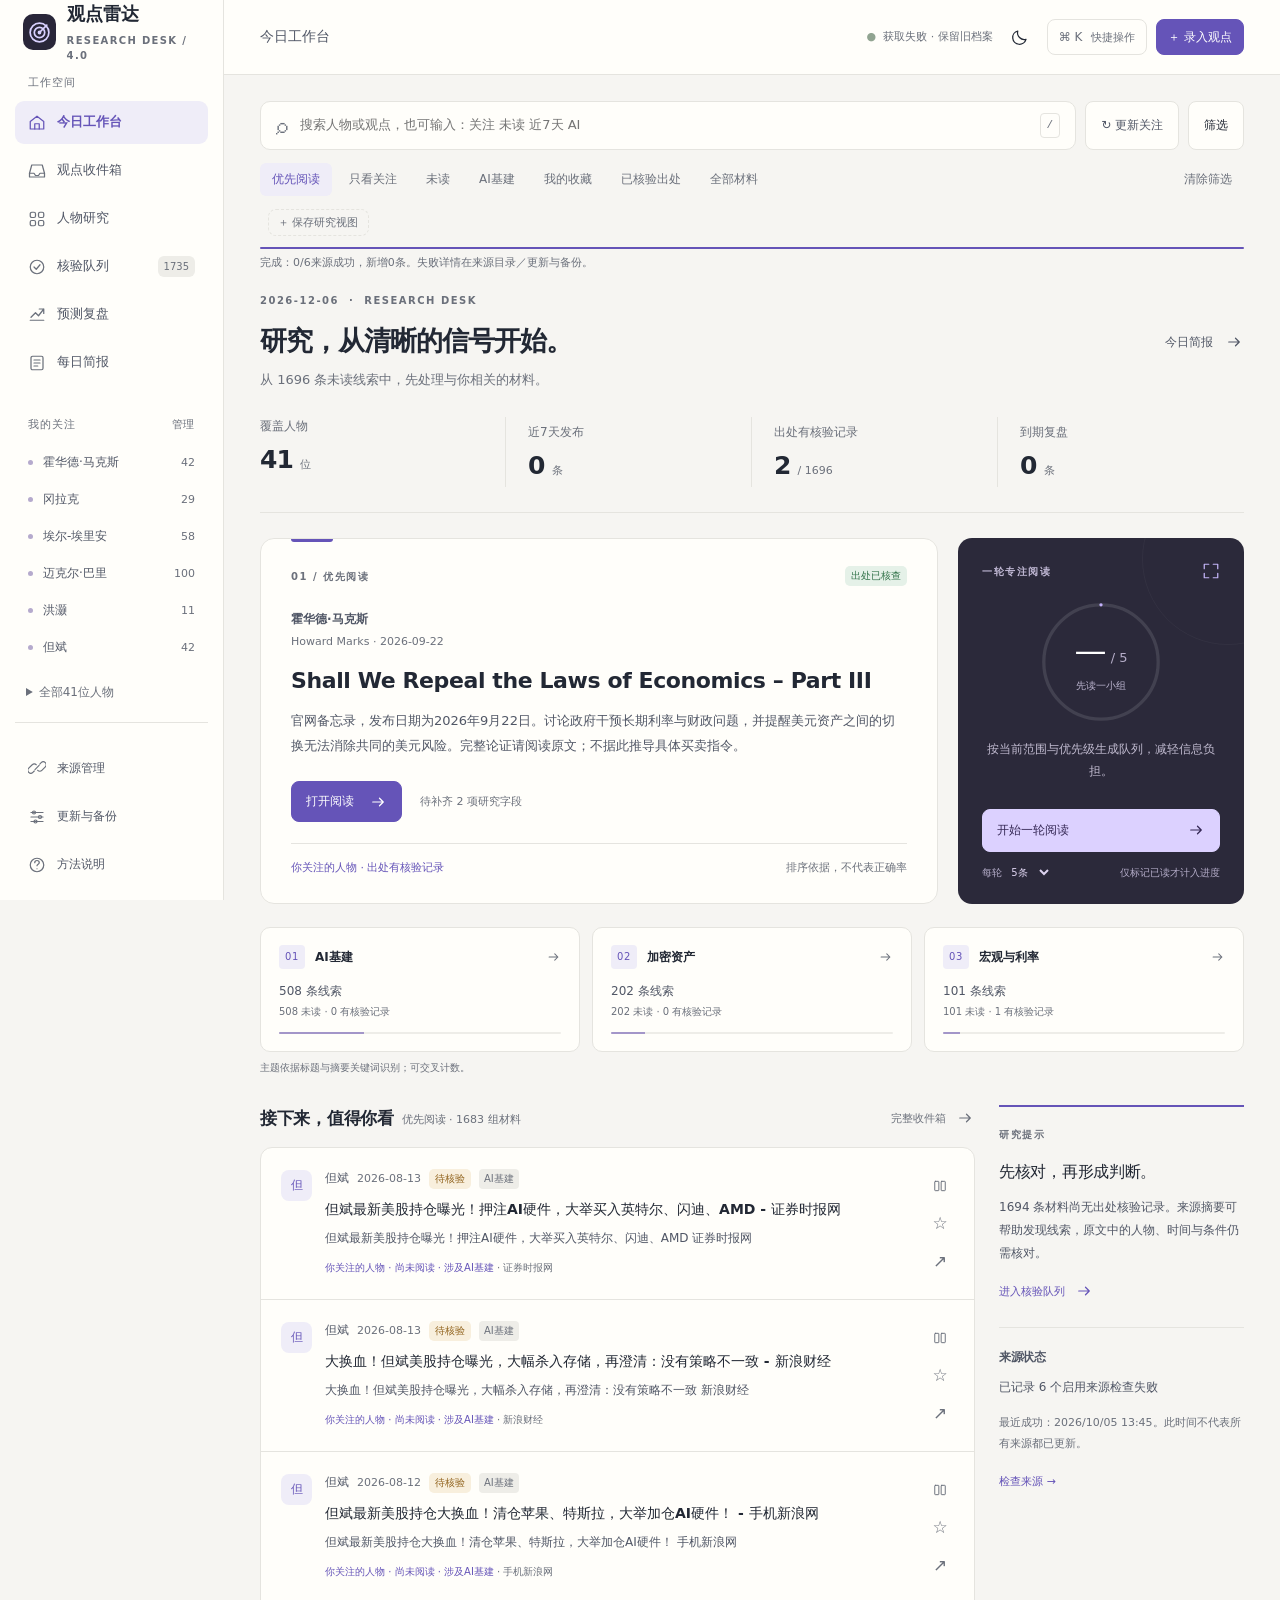
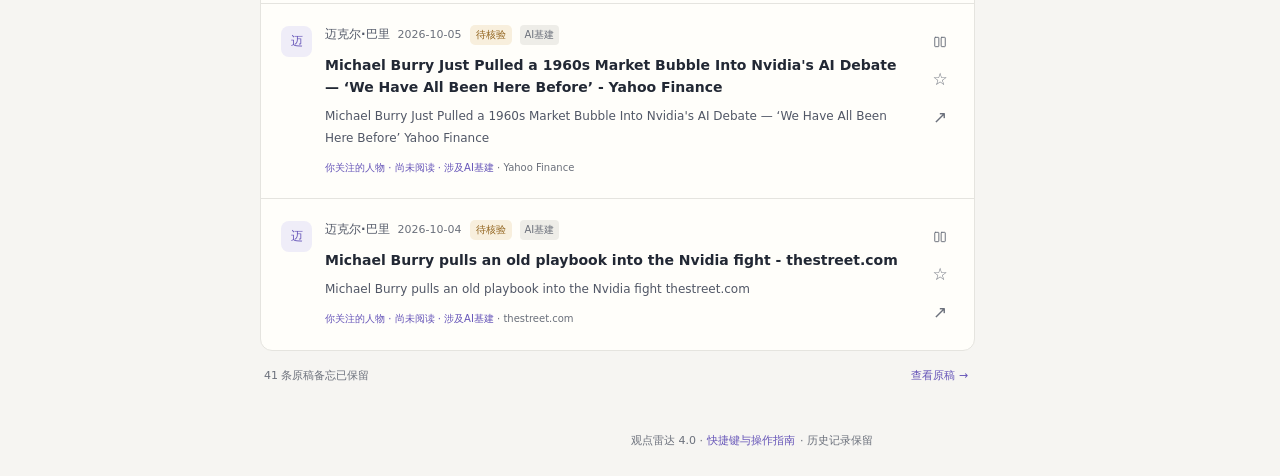
==== index.html @ 212599ec "Import investor-radar-local 4.0 baseline Co-Authored-By: Claude Opus 5.5 <noreply@anthropic.com> Cla" ====
<!doctype html><html lang="zh-CN"><head><meta charset="utf-8"><meta name="viewport" content="width=device-width,initial-scale=1"><meta name="referrer" content="no-referrer"><title>观点雷达 · 41人研究工作台</title><style>
:root{--bg:#f4f5f1;--paper:#fff;--ink:#172a28;--muted:#657771;--line:#dee5dd;--green:#17634b;--soft:#e8f2eb;--amber:#9b6318;--blue:#326179;--shadow:0 10px 35px #233d2910;font-family:Inter,"PingFang SC","Microsoft YaHei",system-ui,sans-serif;color-scheme:light}
*{box-sizing:border-box}body{margin:0;background:var(--bg);color:var(--ink)}button,input,select,textarea{font:inherit}button,a,input,select,textarea{outline-offset:4px}button{cursor:pointer;border:1px solid var(--line);border-radius:8px;background:var(--paper);color:var(--ink);padding:10px 13px}button:hover{border-color:var(--green);background:var(--soft)}button:disabled{opacity:.5;cursor:wait}a{color:var(--green);text-decoration:none}a:hover{text-decoration:underline}input,select,textarea{border:1px solid var(--line);border-radius:8px;background:var(--paper);color:var(--ink);padding:10px;max-width:100%}textarea{min-height:95px;resize:vertical}label{font-size:13px;color:var(--muted)}.primary{background:var(--green);color:white;border-color:var(--green)}.primary:hover{background:#0e513d;color:white}.quiet{background:transparent;border-color:transparent}.small{font-size:12px;color:var(--muted)}.mono{font-variant-numeric:tabular-nums}.pill{display:inline-block;padding:4px 8px;border-radius:5px;background:#eef1ed;color:var(--muted);font-size:11px;line-height:1.4}.pill.original{background:var(--soft);color:var(--green)}.pill.pending{background:#fff2dc;color:var(--amber)}.pill.media{background:#eaf0f6;color:var(--blue)}
header{padding:28px 36px 24px;background:#102e27;color:white}header .top{display:flex;justify-content:space-between;align-items:center;gap:20px;max-width:1500px;margin:auto}.eyebrow{font-size:11px;letter-spacing:3px;color:#a9c3b7;margin-bottom:11px}h1{font-size:29px;letter-spacing:1px;margin:0 0 8px;font-weight:600}header p{color:#b8cbc1;margin:0;font-size:13px;line-height:1.7}.live{border:1px solid #476158;padding:8px 12px;border-radius:30px;font-size:12px;color:#c4d5cc;white-space:nowrap}.live:before{content:'●';color:#a7d7aa;margin-right:7px}.shell{max-width:1500px;margin:auto;padding:25px 36px}.stats{display:grid;grid-template-columns:repeat(4,1fr);gap:16px;margin-bottom:22px}.stat{background:var(--paper);border:1px solid var(--line);padding:16px 20px;border-radius:10px}.stat .value{font-size:27px;display:block;margin:7px 0 4px}.stat .label{font-size:12px;color:var(--muted)}.stat .caption{font-size:11px;color:var(--muted)}.toolbar{display:flex;align-items:center;gap:8px;flex-wrap:wrap;margin:20px 0 14px}.toolbar input{flex:1;min-width:200px}.notice{background:#eaf0e8;border-left:3px solid #819c72;border-radius:3px;padding:11px 15px;font-size:12px;line-height:1.8;color:#48604d}.layout{display:grid;grid-template-columns:242px minmax(0,1fr);gap:25px;margin-top:22px}aside{border-right:1px solid var(--line);padding-right:20px}aside .heading{display:flex;justify-content:space-between;align-items:center;margin:0 0 14px;font-size:12px;color:var(--muted)}.people{display:flex;flex-direction:column;gap:3px}.person{display:flex;align-items:center;gap:7px}.person .select-person{flex:1;text-align:left;background:transparent;border-color:transparent;padding:10px 9px;font-size:13px;min-width:0}.person .select-person.active{background:#e1ebe0;color:var(--green);font-weight:600}.person .star{padding:5px;border-color:transparent;background:transparent;color:#839184}.person .star.on{color:#a9822d}.person small{display:block;font-size:10px;margin-top:4px;font-weight:400;color:var(--muted)}.category-title{font-size:10px;letter-spacing:1px;color:#7b8c7f;margin:18px 8px 6px}.nav{display:flex;border-bottom:1px solid var(--line);gap:20px;flex-wrap:wrap;margin-bottom:20px}.nav button{padding:0 0 13px;border:0;border-radius:0;background:transparent;color:var(--muted);font-size:14px}.nav button.active{border-bottom:2px solid var(--green);color:var(--green);font-weight:600}.view[hidden]{display:none}.view h2{font-size:20px;font-weight:600;margin:0}.section-top{display:flex;justify-content:space-between;align-items:center;gap:12px;margin-bottom:15px}.chips{display:flex;gap:7px;flex-wrap:wrap;margin-bottom:19px}.chips button{font-size:11px;padding:6px 10px;border-radius:20px}.chips button.active{background:var(--green);color:white;border-color:var(--green)}.entry{background:var(--paper);border:1px solid var(--line);border-radius:10px;padding:20px 23px;margin:0 0 13px;box-shadow:var(--shadow)}.entry.read{opacity:.72}.entry .meta{display:flex;gap:8px;align-items:center;flex-wrap:wrap;font-size:12px;color:var(--muted);margin-bottom:12px}.entry h3{font-size:17px;line-height:1.55;margin:0 0 9px;font-weight:600;overflow-wrap:anywhere}.entry p{font-size:13px;line-height:1.85;margin:0 0 12px;color:#4d6057;overflow-wrap:anywhere}.entry .foot{display:flex;justify-content:space-between;gap:10px;flex-wrap:wrap;align-items:center;font-size:12px}.entry .foot button{font-size:11px;padding:4px 9px}.entry time{margin-left:auto;font-size:11px}.source-grid{display:grid;grid-template-columns:repeat(2,minmax(0,1fr));gap:14px}.source-card{background:var(--paper);border:1px solid var(--line);border-radius:10px;padding:20px}.source-card h3{font-size:16px;margin:0 0 5px}.source-card p{font-size:12px;color:var(--muted);line-height:1.8;margin:10px 0}.source-card .links{display:flex;flex-wrap:wrap;gap:10px;font-size:12px}.source-card .line{margin-top:14px;display:flex;justify-content:space-between;align-items:center;gap:6px;font-size:11px}.blank{padding:48px 22px;text-align:center;background:var(--paper);border:1px dashed #cad5c7;border-radius:10px;color:var(--muted);line-height:2;font-size:13px}.blank b{display:block;font-size:18px;color:var(--ink);margin-bottom:7px}.box{background:var(--paper);border:1px solid var(--line);border-radius:10px;padding:22px;margin-bottom:16px}.box h3{margin:0 0 15px;font-size:16px}.fields{display:grid;grid-template-columns:repeat(2,minmax(0,1fr));gap:16px}.field{display:flex;flex-direction:column;gap:7px}.field.wide{grid-column:1/-1}.box p,.box li{font-size:13px;line-height:1.9;color:var(--muted)}.actions{display:flex;gap:8px;flex-wrap:wrap;margin-top:16px}.progress{height:3px;background:#dce5da;overflow:hidden;margin-top:15px;border-radius:3px}.progress div{background:var(--green);height:100%;width:0;transition:width .3s}#status{font-size:12px;line-height:1.6;color:var(--muted);min-height:20px;margin-top:10px}.status-list{font-size:12px;line-height:1.9;max-height:360px;overflow:auto}.status-row{border-bottom:1px solid var(--line);padding:8px 0;display:flex;gap:12px;justify-content:space-between;flex-wrap:wrap}.error{color:#ab552f}.ok{color:var(--green)}.draft{border-left:3px solid #cda65b;background:#fffcf5}.draft summary{cursor:pointer;font-size:15px;line-height:1.6}.draft p{margin-top:12px}.warning{font-size:12px;color:var(--amber);line-height:1.8}.load-more{display:block;margin:22px auto}.footer{text-align:center;padding:30px 0 10px;font-size:11px;color:#819083}.mobile-person{display:none}dialog{border:1px solid var(--line);border-radius:12px;max-width:580px;width:calc(100% - 28px);color:var(--ink);padding:23px}dialog::backdrop{background:#102e2770}dialog h3{margin-top:0}.toast{position:fixed;bottom:25px;left:50%;transform:translateX(-50%);background:#173d30;color:white;border-radius:8px;padding:11px 20px;font-size:12px;z-index:100;max-width:90vw}.toast[hidden]{display:none}
@media(max-width:1000px){.shell{padding:22px}.layout{grid-template-columns:195px minmax(0,1fr);gap:18px}.source-grid{grid-template-columns:1fr}header{padding:25px 22px}.stat{padding:14px}}
@media(max-width:700px){.shell{padding:18px 14px}header{padding:24px 16px}header .top{align-items:flex-start}.live{font-size:10px;padding:6px 9px}h1{font-size:24px}.stats{grid-template-columns:repeat(2,1fr);gap:9px}.stat .value{font-size:23px}.layout{display:block}aside{display:none}.mobile-person{display:block;width:100%;margin:14px 0}.fields{grid-template-columns:1fr}.entry{padding:17px}.entry h3{font-size:16px}.nav{gap:16px}.nav button{font-size:13px}.section-top{flex-wrap:wrap}.toolbar input{width:100%;min-width:100%}.toolbar select{flex:1}.box{padding:18px}.notice{font-size:11px}.entry time{margin-left:0}.toolbar button{flex:1}button{min-height:36px}}
@media(prefers-reduced-motion:reduce){*{transition:none!important}}

.brief-row{padding:16px 0;border-bottom:1px solid var(--line)}.brief-row:last-child{border-bottom:0}.brief-row p{margin:8px 0}.brief-row .actions button{padding:6px 9px;font-size:12px}body{overflow-wrap:anywhere}.section-top>div{display:flex;gap:8px;flex-wrap:wrap;min-width:0;max-width:100%}.source-grid{grid-template-columns:repeat(2,minmax(0,1fr))}.source-card{min-width:0;overflow-wrap:anywhere}.layout>section{min-width:0}.board{display:grid;grid-template-columns:repeat(3,minmax(0,1fr));gap:14px}.person-card{background:var(--paper);border:1px solid var(--line);border-radius:10px;padding:19px;min-width:0}.person-card h3{margin:0;font-size:17px}.person-card .quote{font-size:13px;line-height:1.8;margin:13px 0;color:#43594e;display:-webkit-box;-webkit-line-clamp:4;-webkit-box-orient:vertical;overflow:hidden}.person-card .badges{display:flex;flex-wrap:wrap;gap:5px;margin:10px 0}.person-card .actions button{font-size:12px;padding:7px 10px}.tabs-detail{display:flex;gap:7px;flex-wrap:wrap;margin:16px 0}.table-wrap{overflow-x:auto}.table{border-collapse:collapse;width:100%;font-size:12px}.table td,.table th{text-align:left;padding:12px 9px;border-bottom:1px solid var(--line);line-height:1.7;vertical-align:top}.table th{white-space:nowrap;color:var(--muted);font-weight:500}.table td{overflow-wrap:anywhere}.table td a{overflow-wrap:anywhere}.metric{font-size:26px;font-weight:600;color:var(--green)}.method-step{padding:14px 0;border-bottom:1px solid var(--line)}.method-step h4{margin:0 0 8px;font-size:14px}.method-step p{margin:0}.field input[type=checkbox]{width:auto}.score-output{background:var(--soft);border-radius:8px;padding:18px;margin:18px 0;line-height:1.9;font-size:13px}.toolbar-filters{display:grid;grid-template-columns:repeat(4,minmax(0,1fr));gap:8px;margin:13px 0}.toolbar-filters select{width:100%}.history{margin:12px 0;padding:12px 14px;background:#f2f5ee;border-left:3px solid #8ba179;font-size:12px;line-height:1.9}.history del{background:#ffece6;text-decoration:line-through;color:#a25436}.history ins{background:#e4f1e7;text-decoration:none;color:#1e684c}.assessment{margin-top:12px;border-top:1px solid var(--line);padding-top:10px;font-size:12px;line-height:1.8}.error-box{padding:12px;background:#fff0e3;color:#8b4f28;border-radius:6px}.facts{font-size:13px;line-height:1.9}.facts li{margin:9px 0}.inline-label{display:flex;gap:8px;align-items:center;flex-wrap:wrap}.source-status{margin-top:10px;font-size:11px;line-height:1.8;color:var(--muted)}.column-pair{display:grid;grid-template-columns:1fr 1fr;gap:18px}.wide-label{overflow-wrap:anywhere}dialog{max-width:800px;max-height:88vh;overflow:auto}.dialog-header{display:flex;justify-content:space-between;align-items:center;gap:15px}.dialog-header h3{margin:0}.dialog-header button{flex-shrink:0}.empty{padding:26px;background:white;border:1px dashed var(--line);border-radius:9px;color:var(--muted);font-size:13px;line-height:1.9}.nav{gap:17px}.nav button{font-size:13px}.people details summary{color:var(--muted);font-size:11px;cursor:pointer;padding:12px 7px}.people .select-person{font-size:12px}.person .select-person small{display:none}.sidebar-sticky{position:sticky;top:15px;max-height:85vh;overflow:auto;padding-right:5px}.methodology a{overflow-wrap:anywhere}.input-note{font-size:11px;color:var(--muted);line-height:1.8;margin:0}.raw{color:var(--amber)}.version-line{font-size:11px;color:var(--muted);margin:8px 0}.processing-grid{display:grid;grid-template-columns:1fr 1fr;gap:16px}.processing-grid .wide{grid-column:1/-1}.status-count{font-size:12px;color:var(--muted)}.stat:nth-child(4) .value{font-size:18px}.forecast{background:white;border:1px solid var(--line);border-radius:10px;padding:18px;margin:12px 0}.forecast h3{margin:0;font-size:16px}.forecast p{font-size:13px;line-height:1.9;color:var(--muted)}
@media(max-width:1200px){.board{grid-template-columns:repeat(2,minmax(0,1fr))}.toolbar-filters{grid-template-columns:repeat(2,minmax(0,1fr))}.layout{grid-template-columns:195px minmax(0,1fr)}}@media(max-width:700px){header .top{display:block}header .live{display:inline-block;margin-top:12px}.board,.column-pair,.processing-grid,.source-grid{grid-template-columns:1fr}.toolbar-filters{grid-template-columns:1fr 1fr}.toolbar select{flex:1 0 100%}.toolbar button{white-space:nowrap}.nav{gap:15px}.nav button{font-size:12px}.nav{margin-bottom:16px}.person-card{padding:17px}.processing-grid .wide{grid-column:auto}.section-top select{max-width:100%}dialog{max-width:calc(100vw - 28px);padding:17px}}
/* The workbench shell; existing forms and data actions remain compatible. */
:root{--bg:#f6f8fa;--paper:#fff;--ink:#182b36;--muted:#73818c;--line:#e6ebee;--green:#16765b;--soft:#eaf5ef;--shadow:0 2px 8px #15263504;font-family:"Inter","PingFang SC","Microsoft YaHei",system-ui,sans-serif}
[hidden]{display:none!important}button{transition:background .15s,color .15s,border-color .15s}button:focus-visible,a:focus-visible,input:focus-visible,select:focus-visible,textarea:focus-visible{outline:2px solid #16765b;outline-offset:3px}button{font-size:13px;border-radius:9px;min-height:36px}input,select,textarea{font-size:13px;border-radius:9px}input[type=search]::-webkit-search-cancel-button{cursor:pointer}h1,h2,h3{letter-spacing:-.3px}.app-frame{display:grid;grid-template-columns:228px minmax(0,1fr);min-height:100vh}.app-rail{background:#fff;border-right:1px solid var(--line);padding:25px 16px 18px;position:sticky;top:0;height:100vh;overflow-y:auto;display:flex;flex-direction:column}.brand{display:flex;gap:12px;align-items:center;text-align:left;padding:0 8px 28px;border:0;background:transparent;font-size:18px;font-weight:650}.brand:hover{background:transparent}.brand-symbol{display:grid;place-items:center;background:#173e32;color:#fff;width:35px;height:35px;border-radius:11px;font-size:20px;font-weight:550}.brand small{display:block;font-size:11px;font-weight:550;letter-spacing:1.4px;color:#85948d;margin-top:4px}.rail-label{font-size:11px;letter-spacing:1px;color:#9aa4aa;margin:6px 13px 10px}.nav{display:flex;flex-direction:column;gap:4px;border:0;margin:0 0 22px}.nav button{display:flex;align-items:center;gap:12px;padding:10px 13px;min-height:42px;border:0;border-radius:9px;text-align:left;font-size:13px;color:#62737d}.nav button span{width:18px;text-align:center;font-size:17px;color:#91a49b}.nav button.active{border:0;color:#17684f;background:#edf5f0;font-weight:600}.nav button.active span{color:#1d7858}.nav button:hover{background:#f2f6f3}.nav b{font-size:11px;background:#e4ece6;padding:3px 6px;border-radius:6px;margin-left:auto;font-weight:500}.rail-focus-title{display:flex;justify-content:space-between;align-items:center;margin-top:8px}.rail-focus-title button{font-size:11px;padding:0;min-height:20px;color:#8a9892}.watch-person{display:flex;align-items:center;gap:10px;padding:8px 13px;border:0;background:transparent;width:100%;font-size:12px;text-align:left;color:#64746d;min-height:36px}.watch-person small{margin-left:auto;font-size:11px;color:#96a29a}.watch-person.active{background:#edf5f0;color:var(--green)}.watch-dot{height:5px;width:5px;border-radius:50%;background:#bac9c0}.rail-directory{margin:14px 11px 18px;font-size:12px;color:#8b968f}.rail-directory>summary{cursor:pointer;line-height:2}.rail-directory .people{margin-top:10px}.rail-tools{margin-top:auto;padding-top:24px;border-top:1px solid var(--line)}.rail-tools button{font-size:12px;min-height:36px;padding:7px 13px}.rail-note{margin:3px 13px;color:#9aa59e;font-size:11px;line-height:1.8}.app-content{min-width:0}.app-topbar{background:#fff;color:var(--ink);padding:17px 32px;border-bottom:1px solid var(--line);display:flex;gap:14px;justify-content:space-between;align-items:center;position:sticky;top:0;z-index:5}.breadcrumb{display:flex;gap:12px;align-items:center;font-size:14px;font-weight:600}.breadcrumb button{font-weight:400;font-size:12px;padding:4px 8px;min-height:24px;background:#f1f5f2}.top-actions{display:flex;align-items:center;gap:9px}.top-actions button{font-size:12px;padding:8px 11px}.live{font-size:11px;padding:0;border:0;color:#8e9d96;white-space:normal}.live:before{font-size:11px;color:#69a58c}.top-actions>#openCommands{border:1px solid var(--line);color:#84918b;letter-spacing:1px}.top-actions>#openCommands span{letter-spacing:0;font-size:11px;margin-left:5px}.shell{max-width:1500px;padding:27px 32px 12px;margin:auto}.search-strip{display:flex;align-items:center;gap:9px}.search-field{display:flex;align-items:center;gap:12px;flex:1;background:#fff;border:1px solid var(--line);border-radius:11px;padding:0 15px;min-width:0;box-shadow:0 2px 6px #253b2e03}.search-field>span{font-size:23px;color:#879890}.search-field input{flex:1;min-width:0;background:transparent;border:0;padding:13px 0;font-size:13px;outline:none}.search-field:focus-within{border-color:#7dae96;box-shadow:0 0 0 3px #e5f2e9}.search-strip>button{white-space:nowrap;font-size:12px;padding:12px 15px}.search-field kbd{border:1px solid #e5ebe7;font-size:11px;color:#a2aea7;padding:3px 6px;border-radius:4px}.quick-filters{display:flex;gap:7px;flex-wrap:wrap;margin:15px 0 8px}.quick-filters button{border:1px solid transparent;border-radius:7px;background:transparent;color:#86938c;font-size:12px;padding:6px 11px;min-height:30px}.quick-filters button.active{color:#166247;background:#e8f2eb;border-color:#d6e9dd}.quick-filters button:hover{background:#edf2ee}.quick-filters>#resetFilters{margin-left:auto;color:#9eaaa3}.query-hint{font-size:12px;line-height:1.7;color:#5c7c6a;margin:8px 0 12px;padding:8px 11px;border:1px dashed #d7e6dd;border-radius:7px}.filter-panel{background:white;border:1px solid var(--line);padding:10px 16px;border-radius:9px;margin-top:12px}.filter-panel .toolbar-filters{margin:7px 0 12px}.connection-strip{margin-top:10px}#status{font-size:11px;margin:5px 0;min-height:14px;color:#96a399}.progress{height:2px;background:#e8eee9;margin:0}.layout{display:block;margin-top:25px}.layout>section{min-width:0}.home-heading{display:flex;justify-content:space-between;align-items:center;gap:24px;margin:15px 0 25px}.home-heading h1{font-size:27px;font-weight:650;line-height:1.5;margin:7px 0 7px;letter-spacing:-.7px}.home-heading p{font-size:12px;margin:0;color:#8a9790}.home-heading>.primary{white-space:nowrap;padding:13px 17px;font-size:12px}.home-heading>.primary span{margin-left:18px}.overline{font-size:11px;letter-spacing:1.6px;color:#97a79c}.work-metrics{display:grid;grid-template-columns:repeat(4,minmax(0,1fr));gap:12px;margin-bottom:29px}.work-metrics>button{background:white;border:1px solid var(--line);text-align:left;padding:17px 19px}.work-metrics>button:hover{border-color:#aecbbb;box-shadow:0 4px 12px #335d3f08}.work-metrics span{display:block;font-size:12px;color:#7d8b82}.work-metrics strong{display:block;font-size:29px;line-height:1.4;font-weight:550;margin:6px 0;color:#244737;font-variant-numeric:tabular-nums}.work-metrics small{font-size:11px;color:#a2ada6}.home-columns{display:grid;grid-template-columns:minmax(0,1fr) 258px;gap:23px}.section-top{margin-bottom:15px}.section-top h2{font-size:17px;font-weight:600}.section-top .small{font-size:11px;line-height:1.7;margin:7px 0 0}.section-top>.quiet{font-size:11px;white-space:nowrap;color:#82938a;padding:4px 0;min-height:24px}.reading-list{background:white;border:1px solid var(--line);border-radius:12px;overflow:hidden}.reading-row{display:flex;align-items:flex-start;gap:13px;padding:20px 19px;border-bottom:1px solid #edf1ee;min-width:0}.reading-row:last-child{border-bottom:0}.reading-row:hover{background:#fafcfb}.reading-row.is-read .reading-title{color:#83918a}.reading-avatar{display:grid;place-items:center;width:31px;height:31px;flex:0 0 31px;background:#f0f3f1;color:#92a39a;font-size:12px;border-radius:9px;margin-top:1px}.reading-avatar.focused{background:#edf5ef;color:#598872}.reading-main{min-width:0;flex:1}.reading-meta{display:flex;gap:8px;align-items:center;flex-wrap:wrap;font-size:11px;color:#a2ada7;margin-bottom:9px}.person-link{border:0;background:transparent;font-size:12px;padding:0;min-height:16px;color:#607c6c}.reading-title{display:block;border:0;background:transparent;min-height:0;padding:0;text-align:left;font-size:15px;line-height:1.6;font-weight:550;color:#2d4438;width:100%;overflow-wrap:anywhere}.reading-title:hover{color:#14754c;background:transparent}.reading-main>p{font-size:12px;line-height:1.8;color:#74877a;margin:8px 0 9px;display:-webkit-box;-webkit-line-clamp:2;-webkit-box-orient:vertical;overflow:hidden;overflow-wrap:anywhere}.reading-reason{font-size:11px;line-height:1.8;color:#6b9980}.reading-reason>span{color:#a7b1aa}.reading-actions{display:flex;gap:4px;flex-shrink:0}.reading-actions button{border:0;background:transparent;font-size:15px;color:#a2afa7;padding:2px 5px;min-height:24px}.reading-actions button:hover{color:#246b45;background:#eff5f0}.pill{font-size:11px;border-radius:4px;padding:3px 5px}.pill.pending{background:#faf3e8;color:#b19367}.pill.original{background:#edf5ee;color:#5c8f6f}.pill.disputed{background:#fff0eb;color:#b06f54}.topic-tag{display:inline-block;font-size:11px;color:#87988b;background:#f0f4f1;border-radius:4px;padding:3px 5px;line-height:1.4}.insight-card{background:white;border:1px solid var(--line);border-radius:12px;padding:20px;margin-bottom:14px}.insight-card h3{font-size:13px;color:#496653;margin:10px 0 13px;font-weight:600}.insight-card p{font-size:12px;line-height:1.9;color:#95a198;margin:9px 0 14px}.insight-card>button{border:0;font-size:11px;padding:0;min-height:24px;color:#60836b;background:transparent}.insight-card>button:hover{color:#166247}.insight-card>button.quiet{display:block;color:#98a49b;margin-top:9px}.topic-distribution button{display:flex;justify-content:space-between;width:100%;font-size:12px;padding:10px 0;border:0;border-bottom:1px solid #f0f3f0;border-radius:0;background:transparent;color:#788c7d}.topic-distribution button:last-child{border:0}.topic-distribution b{font-weight:500;font-size:11px;color:#abc0ad}.health-dot{display:inline-block;width:5px;height:5px;background:#70a887;border-radius:50%;margin-right:4px}.archive-note{display:flex;align-items:center;justify-content:space-between;gap:10px;font-size:11px;color:#a0aaa3;margin:13px 4px}.archive-note button{border:0;background:transparent;font-size:11px;color:#7b9482;padding:3px;min-height:24px}.inbox-tools{display:flex;justify-content:space-between;gap:10px;align-items:center;margin:10px 0 16px}.inbox-tools>div{display:flex;gap:8px}.inbox-tools button,.inbox-tools select{font-size:12px;padding:7px 10px}.inbox-tools>.small{font-size:12px}.view#timeline>#feed{background:#fff;border:1px solid var(--line);border-radius:12px;overflow:hidden}.view#timeline>#feed>.entry{margin:12px}.smart-empty{text-align:center;padding:42px 20px;background:white;border-radius:12px}.smart-empty>span{font-size:30px;color:#9bb2a1}.smart-empty h3{font-size:15px;margin:10px 0}.smart-empty p{font-size:12px;line-height:1.9;color:#8b9b90}.smart-empty button{font-size:12px;margin:8px 4px}.layout-switch{display:flex;gap:0;background:#edf2ef;padding:3px;border-radius:8px}.layout-switch button{font-size:11px;min-height:25px;padding:5px 9px;border:0;background:transparent}.layout-switch button.active{background:white;box-shadow:0 1px 5px #102e2708;color:#276743}.board{grid-template-columns:repeat(3,minmax(0,1fr));gap:13px}.person-card{border-radius:12px;padding:19px}.person-head{display:flex;gap:10px;align-items:center}.person-head>div:nth-child(2){min-width:0;flex:1}.person-head h3{font-size:14px;overflow-wrap:anywhere}.person-head .small{font-size:11px}.profile-symbol{display:grid;place-items:center;width:32px;height:32px;flex:0 0 32px;background:#edf4ef;color:#7e9b89;border-radius:9px;font-size:12px}.person-head>button{padding:4px;min-height:24px;color:#acb9ad}.person-card .badges{margin:13px 0}.person-card .quote{font-size:12px;color:#85968a;margin:12px 0;min-height:37px;-webkit-line-clamp:2}.person-numbers{display:flex;align-items:center;gap:10px;flex-wrap:wrap;font-size:11px;color:#9faea1}.person-numbers b{font-size:12px;color:#62866a;font-weight:500}.person-card .actions{gap:5px;margin-top:17px}.person-card .actions button{font-size:11px;min-height:29px;padding:6px 8px}.compact-people{grid-template-columns:1fr}.compact-people .person-card{display:grid;grid-template-columns:230px minmax(0,1fr) 150px;gap:5px 20px;align-items:center;padding:16px 19px}.compact-people .person-head{grid-row:1/3}.compact-people .quote{grid-column:2;margin:0;min-height:0}.compact-people .badges{grid-column:2;grid-row:2;margin:5px 0 0}.compact-people .person-numbers{grid-column:3;grid-row:1}.compact-people .actions{grid-column:3;grid-row:2;margin-top:2px}.notice{font-size:12px;background:#eff4f0;border-color:#b2c8b4;color:#879b89}.toolbar{margin-top:14px}.toolbar select{font-size:12px}.box{border-radius:12px;padding:23px;box-shadow:none}.box h3{font-size:15px}.box p,.box li{font-size:12px}.reader-dialog{inset:0 0 0 auto;margin:0;height:100dvh;max-height:100dvh;width:min(650px,100vw);max-width:650px;border:0;border-left:1px solid var(--line);border-radius:0;padding:0;box-shadow:-10px 0 60px #1f3f2710}.reader-dialog[open]{display:flex;flex-direction:column}.reader-dialog::backdrop{background:#102e2745}.reader-header{display:flex;justify-content:space-between;align-items:center;gap:15px;padding:20px 25px;border-bottom:1px solid var(--line);background:#fff;flex-shrink:0}.reader-header>div:first-child{display:flex;gap:9px;align-items:center}.reader-header strong{font-size:13px;color:#496b52}.reader-kicker{font-size:11px;color:#9eaea2}.reader-nav{display:flex;align-items:center;gap:7px}.reader-nav>span{font-size:11px;color:#a8b6aa}.reader-nav button{font-size:14px;min-height:30px;padding:5px 9px;color:#8d9f91;border:1px solid var(--line)}#readerBody{flex:1;overflow-y:auto;min-height:0}.reader-content{padding:27px 29px}.reader-content h2{font-size:22px;line-height:1.55;font-weight:600;margin:17px 0 20px;color:#244c33}.reader-dates{display:flex;gap:13px;flex-wrap:wrap;border-bottom:1px solid var(--line);padding-bottom:17px;margin-bottom:15px;font-size:11px;line-height:1.8;color:#a2b0a6}.reader-dates b{display:block;font-size:12px;color:#738e7b;font-weight:400}.reader-source{display:flex;align-items:center;justify-content:space-between;gap:12px;font-size:12px;margin-bottom:23px}.reader-source>span{font-size:11px;color:#a5b5a8}.reader-excerpt{background:#f7faf7;border:1px solid #e8efe8;border-radius:11px;padding:21px}.reader-excerpt p{font-size:14px;line-height:2;overflow-wrap:anywhere;color:#657e6c;margin:12px 0 0;white-space:pre-wrap}.reader-insight,.reader-judgment{padding:22px 0;border-bottom:1px solid var(--line)}.reader-insight h3,.reader-judgment h3{font-size:13px;color:#54775d;margin:0 0 12px}.reader-insight p{font-size:12px;line-height:1.9;color:#9aae9f}.reader-judgment>.small{font-size:11px;margin:0 0 13px}.topic-suggestions{display:flex;gap:6px;align-items:center;flex-wrap:wrap;margin-top:10px}.topic-suggestions button{font-size:11px;padding:5px 8px;min-height:26px;color:#80a087;border:1px dashed #caddcc;background:#f5faf5}.verdict-buttons{display:flex;gap:7px;margin-bottom:16px}.verdict-buttons button{font-size:12px;padding:8px 19px;color:#9bac9d;border-color:#e7eee7}.verdict-buttons button.active{color:#497b54;border-color:#b9d6bf;background:#f0f8f0}.reader-judgment textarea{font-size:12px;line-height:1.9;border-color:#e1ebe2;background:#fbfdfb;min-height:90px}.reader-judgment>button{font-size:11px;margin-top:10px;min-height:29px;color:#648d6b}.reader-nextstep{font-size:11px;line-height:1.9;color:#9caf9f;margin-top:14px}.reader-bottom-actions{display:flex;gap:8px;margin:18px 0 8px;flex-wrap:wrap}.reader-bottom-actions button{font-size:11px;color:#8fa495;padding:7px 9px;min-height:28px}.reader-footer{display:flex;gap:6px;flex-wrap:wrap;padding:15px 21px;border-top:1px solid var(--line);background:#fff;flex-shrink:0}.reader-footer button{font-size:11px;padding:9px 10px;min-height:31px;flex:1;white-space:nowrap}.reader-footer>.primary{flex:1.3}.command-dialog{max-width:570px;top:12vh;margin-top:0;padding:0;border-radius:15px;overflow:hidden}.command-search{display:flex;gap:12px;align-items:center;padding:15px 20px;border-bottom:1px solid var(--line)}.command-search>span{font-size:22px;color:#82a48b}.command-search input{border:0;flex:1;min-width:0;outline:none;background:transparent}.command-search button{font-size:11px;min-height:20px;padding:4px 6px;color:#adbcaf}#commandList{max-height:50vh;overflow:auto;padding:8px}#commandList button{display:flex;justify-content:space-between;align-items:center;width:100%;border:0;background:transparent;padding:12px 13px;text-align:left;font-size:12px;color:#547b5d}#commandList button:first-child{background:#f1f7f1}#commandList button:hover{background:#eaf4eb}#commandList small{display:block;font-size:11px;color:#a2b2a5;margin-top:4px}#commandList kbd{font-size:11px;color:#9eafa2}.command-foot{padding:12px 18px;background:#fafcf9;border-top:1px solid var(--line);font-size:11px;line-height:1.8}.undo-bar{position:fixed;bottom:22px;left:50%;transform:translateX(-50%);display:flex;align-items:center;gap:18px;padding:10px 15px;background:#213f2b;color:#dce7dd;border-radius:10px;box-shadow:0 4px 20px #19362430;z-index:1000;font-size:12px;max-width:90vw}.undo-bar button{background:transparent;border:0;color:#a7d6b0;font-size:12px;padding:3px 6px;min-height:25px}.assessment-coach{padding:16px 18px;background:#f3f8f3;border:1px solid #dfebde;border-radius:10px;margin:21px 0 13px}.coach-title{font-size:12px;color:#6f946f;margin-bottom:9px}.assessment-coach>div:nth-child(2){display:flex;gap:5px 15px;flex-wrap:wrap}.assessment-coach span{font-size:11px;color:#96ad93;line-height:1.9}.help-steps{font-size:13px;line-height:2;color:#718b75;padding-left:22px}.shortcut-table{display:grid;grid-template-columns:1fr auto;gap:12px;font-size:12px;color:#8a9f8e;background:#f5faf4;border-radius:10px;padding:18px}.shortcut-table kbd{font-size:11px}.footer{padding:30px 0 13px;font-size:11px;color:#a4b1a6}.footer button{font-size:11px;color:#8fa491;padding:0;min-height:20px}.toast{background:#2e5537;font-size:12px;z-index:1100}.table th{color:#7b967f}.source-card h3{font-size:14px}.status-row{font-size:12px}
@media(min-width:1600px){.home-columns{grid-template-columns:minmax(0,1fr) 290px}.reading-row{padding:23px 25px}.home-heading h1{font-size:30px}}
@media(max-width:1250px){.app-frame{grid-template-columns:200px minmax(0,1fr)}.app-rail{padding:24px 12px}.shell{padding:24px}.app-topbar{padding:16px 24px}.home-columns{grid-template-columns:minmax(0,1fr) 225px;gap:16px}.board{grid-template-columns:repeat(2,minmax(0,1fr))}.compact-people{grid-template-columns:1fr}.compact-people .person-card{grid-template-columns:200px minmax(0,1fr)}.compact-people .person-numbers{grid-column:1;grid-row:3}.compact-people .actions{grid-column:2;grid-row:3}.home-heading h1{font-size:23px}.reading-meta .topic-tag{display:none}}
@media(max-width:1000px){.app-frame{grid-template-columns:182px minmax(0,1fr)}.brand{font-size:16px;gap:8px;padding-left:5px}.brand small{font-size:11px}.brand-symbol{width:30px;height:30px}.app-rail .nav button{font-size:12px;padding:9px}.home-columns{grid-template-columns:minmax(0,1fr)}.insight-column{display:grid;grid-template-columns:repeat(3,minmax(0,1fr));gap:10px}.insight-card{padding:16px}.top-actions .live{display:none}.home-heading{gap:15px}.home-heading h1{font-size:21px}.work-metrics{gap:8px}.work-metrics>button{padding:14px}.work-metrics strong{font-size:25px}.home-heading>.primary{padding:11px 12px}.home-heading>.primary span{margin-left:6px}.reading-row{padding:18px 16px}.compact-people .person-card{display:block}.compact-people .person-head{margin-bottom:10px}.search-strip>button{padding:11px}.quick-filters>#resetFilters{margin-left:0}}
@media(max-width:760px){.app-frame{display:block}.app-rail{display:flex;position:relative;height:auto;padding:12px 14px;border-right:0;border-bottom:1px solid var(--line);overflow:visible}.brand{padding:0 0 13px;min-height:0;font-size:16px}.brand small{font-size:11px}.brand-symbol{width:30px;height:30px}.app-rail>.rail-label,.rail-focus-title,#watchlist,.rail-directory,.rail-tools,.rail-note{display:none}.app-rail>.nav:first-of-type{flex-direction:row;margin:0;gap:5px;overflow-x:auto;flex-wrap:nowrap;padding-bottom:3px}.app-rail .nav button{white-space:nowrap;flex-shrink:0;font-size:11px;padding:7px 9px;min-height:31px;gap:6px}.app-rail .nav button span{font-size:12px;width:10px}.app-rail .nav b{font-size:11px;padding:2px 4px}.app-topbar{padding:12px 15px;position:sticky;top:0}.breadcrumb{font-size:12px;gap:6px;flex-wrap:wrap}.top-actions{gap:6px}.top-actions button{font-size:11px;padding:7px 9px}.top-actions>#openCommands span{display:none}.shell{padding:17px 15px}.search-strip{gap:6px;flex-wrap:wrap}.search-field{flex:1 1 100%;order:0;padding:0 12px}.search-field input{font-size:12px;padding:13px 0}.search-strip>button{font-size:11px;min-height:31px;padding:7px 11px}.search-strip>#refreshFav{flex:1}.quick-filters{gap:4px;margin-top:11px}.quick-filters button{font-size:11px;min-height:27px;padding:5px 8px}.mobile-person{display:block;width:100%;margin:14px 0 0;font-size:12px;padding:8px}.layout{margin-top:23px}.home-heading{align-items:flex-start;gap:12px;margin:0 0 19px}.home-heading h1{font-size:20px;line-height:1.6;max-width:250px}.home-heading p{font-size:11px;line-height:1.8}.home-heading>.primary{font-size:11px;padding:9px;min-height:32px;margin-top:20px}.home-heading>.primary span{display:none}.overline{font-size:11px}.work-metrics{grid-template-columns:repeat(2,minmax(0,1fr));gap:8px;margin-bottom:24px}.work-metrics>button{padding:13px 15px}.work-metrics strong{font-size:25px;margin:4px 0}.work-metrics span{font-size:11px}.work-metrics small{font-size:11px}.home-columns{display:block}.section-top h2{font-size:15px}.section-top .small{font-size:11px}.reading-row{padding:17px 13px;gap:9px}.reading-avatar{width:25px;height:25px;flex-basis:25px;font-size:11px;border-radius:7px}.reading-title{font-size:12px;line-height:1.7}.reading-meta{font-size:11px;gap:6px}.person-link{font-size:11px}.reading-main>p{font-size:11px;margin:8px 0}.reading-reason{font-size:11px}.reading-actions{flex-direction:column;gap:7px}.reading-actions button{font-size:13px;padding:2px;min-height:20px}.reading-meta .pill{font-size:11px}.insight-column{display:grid;grid-template-columns:repeat(2,minmax(0,1fr));gap:9px;margin-top:24px}.insight-card{padding:15px;margin:0}.insight-card.source-health{grid-column:1/-1}.insight-card h3{font-size:12px}.insight-card p{font-size:11px}.board{grid-template-columns:1fr}.person-card{padding:17px}.compact-people{grid-template-columns:1fr}.compact-people .person-card{display:block}.person-card .actions button{font-size:11px;min-height:32px}.inbox-tools{flex-wrap:wrap}.inbox-tools button,.inbox-tools select{font-size:11px;padding:6px 8px}.reader-dialog{width:100vw;max-width:100vw;max-height:100dvh;border:0}.reader-header{padding:15px 16px}.reader-kicker{display:none}.reader-header strong{font-size:12px}.reader-nav{gap:5px}.reader-nav button{min-height:29px;font-size:13px;padding:5px 8px}.reader-content{padding:22px 20px}.reader-content h2{font-size:19px}.reader-excerpt{padding:17px}.reader-excerpt p{font-size:12px}.reader-footer{padding:12px 15px;gap:6px}.reader-footer button{font-size:11px;padding:7px 8px;flex:1 0 27%;min-height:31px}.reader-footer>.primary{flex:2}.reader-dates{gap:12px;font-size:11px}.reader-dates b{font-size:11px}.reader-source{font-size:11px;flex-wrap:wrap}.reader-judgment textarea{font-size:12px}.reader-judgment .verdict-buttons button{font-size:12px;min-height:34px}.fields,.processing-grid{grid-template-columns:1fr}.processing-grid .wide{grid-column:auto}.box{padding:19px}.toolbar-filters{grid-template-columns:1fr 1fr}.nav{margin-bottom:0}.field input,.field select,.field textarea{font-size:12px}.undo-bar{width:calc(100vw - 28px);font-size:11px;gap:10px;bottom:14px}.undo-bar>span{flex:1}.undo-bar button{font-size:11px;white-space:nowrap}.command-dialog{top:7vh;width:calc(100vw - 26px)}.command-search{padding:12px 15px}.command-search input{font-size:12px}.query-hint{font-size:11px}.help-steps{font-size:12px}.footer{font-size:11px}}

.brand small{font-size:8px}.overline{font-size:10px}.reading-meta{color:#7f9386}.reading-reason>span{color:#85958b}.reading-main>p{color:#7b8d80}.reader-kicker{color:#80988a}.reader-dates{color:#84998b}.reader-nextstep{color:#7c9484}.reader-insight p{color:#7d9585}.watch-person small{color:#7c9584}.quick-filters button{color:#7f9286}.insight-card p{color:#7e9285}.work-metrics small{color:#839587}
@media(max-width:760px){.reading-title{font-size:14px}.reading-main>p{font-size:12px}.reading-actions button{min-height:32px;min-width:28px}.reader-footer button{min-height:38px}.brand small{font-size:8px}.search-field input{font-size:12px}}

.evaluation-block{border:1px solid var(--line);border-radius:11px;margin-bottom:12px;overflow:hidden;background:#fff}.evaluation-block>summary{display:flex;align-items:center;gap:13px;padding:16px 17px;cursor:pointer;list-style:none}.evaluation-block>summary::-webkit-details-marker{display:none}.evaluation-block>summary>b{display:grid;place-items:center;background:#f0f6f1;color:#81a389;font-weight:500;font-size:12px;border-radius:8px;width:31px;height:31px}.evaluation-block>summary>span{font-size:14px;flex:1;color:#59775f}.evaluation-block>summary small{display:block;font-size:11px;margin-top:5px;color:#91a095}.evaluation-block>summary i{font-style:normal;font-size:16px;color:#a4b5a8}.evaluation-block[open]>summary{border-bottom:1px solid var(--line)}.evaluation-block .processing-grid{padding:21px;gap:17px}.evaluation-block .field{font-size:12px}.evaluation-block[open]>summary i{transform:rotate(180deg)}@media(max-width:760px){.evaluation-block>summary{padding:14px}.evaluation-block>summary>span{font-size:13px}.evaluation-block>summary small{font-size:11px;line-height:1.6}.evaluation-block .processing-grid{padding:17px}}

.mobile-context{display:none}@media(max-width:760px){.mobile-context{display:flex;gap:8px;margin-top:14px}.mobile-context select{display:block!important;width:50%;min-width:0;margin:0;font-size:12px;padding:9px}.top-actions>#openCommands{font-size:11px}.reading-reason{font-size:11px;line-height:1.8}.reader-nav>span{font-size:11px}}

.reader-note-tools{display:flex;align-items:center;gap:12px;flex-wrap:wrap;margin-top:11px}.reader-note-tools button{font-size:12px;padding:7px 10px;min-height:31px;color:#58836a}.reader-note-tools span{font-size:11px;color:#8b9e91;line-height:1.8}

/* An editorial research desk: calm canvas, strong typography, deliberate contrast. */
:root{--bg:#f6f5f2;--paper:#fffefa;--ink:#222834;--muted:#6b707b;--line:#e5e4df;--green:#6554b8;--soft:#efedf8;--shadow:0 3px 16px #29223905;--subtle:#eeede8;--secondary:#515766;--amber:#966213;color-scheme:light}
:root[data-theme=dark]{--bg:#151720;--paper:#1d202b;--ink:#eeeef4;--muted:#a8adbd;--line:#333744;--green:#b8a9ff;--soft:#2d2942;--subtle:#272a36;--secondary:#c0c3d0;--amber:#e8b863;color-scheme:dark}
html{scroll-behavior:smooth}body{line-height:1.55;-webkit-font-smoothing:antialiased}::selection{background:#cec5f0;color:#242237}
button{font-size:13px;min-height:38px;font-weight:500;cursor:pointer}button:disabled{cursor:default}button,input,textarea,select{border-radius:8px}button:focus-visible,a:focus-visible,input:focus-visible,textarea:focus-visible,select:focus-visible{outline:2px solid var(--green);outline-offset:3px}.primary{background:#6554b8;border-color:#6554b8;color:#fff}.primary:hover{background:#54439f;border-color:#54439f;color:#fff}.desk-icon{width:18px;height:18px;display:inline-block;vertical-align:middle;flex-shrink:0}.skip-link{position:fixed;top:-80px;left:20px;padding:12px 20px;background:var(--paper);z-index:2000;border:2px solid var(--green)}.skip-link:focus{top:15px}
.app-frame{grid-template-columns:224px minmax(0,1fr)}.app-rail{background:var(--paper);padding:30px 15px 20px}.brand{font-size:18px;padding-bottom:34px;gap:11px;color:var(--ink)}.brand-symbol{background:#292639;border-radius:10px;width:36px;height:36px}.brand-symbol .desk-icon{width:25px;height:25px;color:#d9d1ff}.brand small{color:var(--muted);font-size:10px;letter-spacing:1.35px;margin-top:5px}.rail-label{color:var(--muted);font-size:11px;letter-spacing:.9px;margin-bottom:10px}.nav{gap:5px}.nav button{color:var(--secondary);font-size:13px;gap:11px;min-height:43px}.nav button span{color:var(--muted);display:flex;width:18px}.nav button.active{background:var(--soft);color:var(--green)}.nav button.active span{color:var(--green)}.nav button:hover{background:var(--subtle)}.nav b{background:var(--subtle);color:var(--muted);font-size:10px;min-width:22px;text-align:center}.watch-person{color:var(--secondary);padding:8px 13px;min-height:37px;font-size:12px}.watch-person small{color:var(--muted)}.watch-dot{background:#b5aacd}.watch-person.active{background:var(--soft);color:var(--green)}.rail-directory{color:var(--muted)}.rail-note{color:var(--muted);font-size:11px}.rail-tools button{font-size:12px}
.app-topbar{background:var(--paper);padding:18px 36px;min-height:75px}.breadcrumb{font-weight:550;font-size:14px;color:var(--secondary)}.breadcrumb button{background:var(--soft);color:var(--green)}.top-actions button{min-height:35px;font-size:12px}.top-actions>#openCommands{color:var(--muted);letter-spacing:0}.top-actions>#themeToggle{padding:8px;border-color:transparent;background:transparent}.live{color:var(--muted)}.live:before{color:#91a491}.shell{max-width:1460px;padding:26px 36px 12px}.search-field{background:var(--paper);border-color:var(--line);border-radius:10px;min-height:49px;box-shadow:none}.search-field>span{color:var(--muted)}.search-field input{font-size:13px;padding:13px 0;color:var(--ink)}.search-field kbd{border-color:var(--line);color:var(--muted)}.search-field:focus-within{border-color:#a797d7;box-shadow:0 0 0 3px var(--soft)}.search-strip>button{min-height:49px;font-size:12px}.search-strip>#refreshFav{background:var(--paper);color:var(--secondary);border-color:var(--line)}.quick-filters{gap:5px;margin:13px 0 0}.quick-filters button{color:var(--muted);min-height:32px;font-size:12px;border-radius:6px;padding:6px 11px}.quick-filters button.active{background:var(--soft);border-color:transparent;color:var(--green)}.quick-filters button:hover{background:var(--subtle)}.quick-filters>#resetFilters{color:var(--muted)}.query-hint{background:var(--soft);border:0;color:var(--secondary);font-size:12px}.filter-panel{background:var(--paper)}.view-memory{display:flex;gap:8px;align-items:center;margin:13px 0 0;min-height:28px}.view-memory>#saveCurrentView{font-size:11px;min-height:27px;padding:3px 9px;white-space:nowrap;color:var(--muted);border-style:dashed;background:transparent}.saved-views{display:flex;gap:7px;overflow-x:auto;min-width:0}.saved-views button{display:flex;align-items:center;gap:6px;min-height:27px;font-size:11px;white-space:nowrap;padding:4px 9px;background:var(--paper)}.saved-views .desk-icon{width:13px;height:13px;color:var(--green)}.active-filters{display:flex;gap:7px;flex-wrap:wrap;margin:12px 0 0}.active-filters button{font-size:11px;padding:3px 8px;min-height:27px;background:var(--paper);color:var(--secondary)}.active-filters button span{color:var(--muted);margin-left:5px}.connection-strip{margin-top:10px}.progress{background:var(--subtle)}#status{color:var(--muted);font-size:11px;min-height:0}#status:empty{display:none}.layout{margin-top:22px}
.editorial-label{font-size:10px;font-weight:600;letter-spacing:1.5px;text-transform:uppercase;color:var(--muted);display:flex;align-items:center;gap:10px}.desk-heading{display:flex;align-items:center;justify-content:space-between;gap:25px;margin:18px 0 27px}.desk-heading h1{font-size:clamp(23px,2.1vw,34px);line-height:1.4;letter-spacing:-1px;font-weight:650;color:var(--ink);margin:13px 0 11px}.desk-heading p{font-size:13px;color:var(--muted);margin:0}.desk-heading>.quiet{display:flex;gap:12px;align-items:center;font-size:12px;color:var(--secondary);white-space:nowrap;padding:8px 0}
.desk-overview{display:grid;grid-template-columns:repeat(4,minmax(0,1fr));padding:0 0 25px;margin-bottom:25px;border-bottom:1px solid var(--line)}.desk-overview>div,.desk-overview>button{padding:0 22px;background:transparent;border:0;border-right:1px solid var(--line);border-radius:0;min-height:70px;text-align:left}.desk-overview>:first-child{padding-left:0}.desk-overview>:last-child{border:0}.desk-overview>button:hover{background:var(--subtle)}.desk-overview span{display:block;color:var(--muted);font-size:12px;margin-bottom:8px}.desk-overview b{font-size:25px;line-height:1.3;font-weight:550;letter-spacing:-.8px;font-variant-numeric:tabular-nums;color:var(--ink)}.desk-overview small{font-size:11px;font-weight:400;margin-left:7px;letter-spacing:0;color:var(--muted)}
.desk-hero{display:grid;grid-template-columns:minmax(0,1fr) 286px;gap:20px;margin-bottom:23px}.lead-card{background:var(--paper);padding:27px 30px;border:1px solid var(--line);border-radius:14px;position:relative;overflow:hidden;display:flex;flex-direction:column}.lead-card:before{content:'';position:absolute;top:0;left:30px;width:42px;height:3px;background:var(--green);border-radius:0 0 3px 3px}.lead-top{display:flex;align-items:center;justify-content:space-between;gap:15px;margin-bottom:24px}.lead-person{font-size:12px;font-weight:600;color:var(--secondary)}.lead-person>span{display:block;font-size:11px;font-weight:400;color:var(--muted);margin-top:4px}.lead-card h2{margin:14px 0 12px;font-size:22px;letter-spacing:-.4px;line-height:1.5}.lead-card h2 button{padding:0;min-height:0;font-size:inherit;line-height:inherit;letter-spacing:inherit;font-weight:600;text-align:left;border:0;background:transparent;color:var(--ink)}.lead-card h2 button:hover{color:var(--green)}.lead-card>p{color:var(--secondary);font-size:13px;line-height:1.9;margin:0 0 23px;display:-webkit-box;-webkit-line-clamp:3;-webkit-box-orient:vertical;overflow:hidden;overflow-wrap:anywhere}.lead-bottom{display:flex;gap:18px;align-items:center;flex-wrap:wrap;margin-top:auto}.lead-bottom>.primary{display:flex;gap:15px;align-items:center;font-size:12px;padding:10px 14px}.lead-bottom>span{font-size:11px;color:var(--muted)}.lead-rationale{display:flex;justify-content:space-between;flex-wrap:wrap;gap:5px;margin-top:21px;padding-top:15px;border-top:1px solid var(--line);font-size:11px;color:var(--green)}.lead-rationale>span{color:var(--muted)}
.session-card{background:#2b293a;color:#fff;border-radius:14px;padding:24px;display:flex;flex-direction:column;position:relative;overflow:hidden}.session-card:after{content:'';position:absolute;right:-70px;top:-65px;width:170px;height:170px;border:1px solid #ffffff0a;border-radius:50%;pointer-events:none}.session-top{display:flex;justify-content:space-between;align-items:center}.session-top .editorial-label{color:#c0b8d4}.session-top>.desk-icon{color:#c4b5f7}.session-ring{position:relative;width:132px;height:132px;align-self:center;margin:16px 0 5px}.session-ring svg{width:100%;height:100%;transform:rotate(-90deg)}.session-ring circle{fill:none;stroke-width:3}.ring-track{stroke:#ffffff1c}.ring-value{stroke:#c3b0fc;stroke-linecap:round;transition:stroke-dasharray .3s}.session-ring>div{position:absolute;inset:0;display:flex;flex-direction:column;align-items:center;justify-content:center}.session-ring strong{font-size:32px;font-weight:500;font-variant-numeric:tabular-nums;line-height:1.2}.session-ring small{font-size:13px;color:#b6aec9;font-weight:400}.session-ring span{font-size:10px;color:#bcb5cf;margin-top:8px}.session-card>p{font-size:12px;line-height:1.8;color:#c1bbd0;text-align:center;margin:6px 0 17px}.session-start{display:flex;align-items:center;justify-content:space-between;background:#dcd1ff;border-color:#dcd1ff;color:#352855;font-size:12px;padding:11px 14px;margin-top:auto}.session-start:hover{background:#ede6ff;border-color:#ede6ff;color:#352855}.session-options{display:flex;align-items:center;justify-content:space-between;gap:5px;margin-top:13px}.session-options label,.session-options span{font-size:10px;color:#b4acc8;white-space:nowrap}.session-options select{font-size:10px;color:#ddd3ef;background:transparent;border:0;padding:1px 2px}.session-options select option{color:#222834;background:#fff}.session-options button{font-size:10px;min-height:20px;background:transparent;color:#c9bee3;border:0;padding:0}
.research-lenses{display:grid;grid-template-columns:repeat(3,minmax(0,1fr));gap:12px}.research-lenses>button{padding:17px 18px;background:var(--paper);text-align:left;border-radius:10px}.research-lenses>button:hover{border-color:#aa9ed0;background:var(--paper)}.research-lenses>button>div:first-child{display:flex;align-items:center;gap:10px}.lens-symbol{font-size:10px;color:var(--green);background:var(--soft);border-radius:4px;padding:4px 6px;letter-spacing:.6px}.research-lenses strong{font-size:12px;color:var(--ink);font-weight:600}.research-lenses .desk-icon{margin-left:auto;width:15px;color:var(--muted)}.research-lenses p{font-size:12px;margin:13px 0 12px;color:var(--secondary);font-variant-numeric:tabular-nums}.research-lenses p span{display:block;font-size:10px;margin-top:4px;color:var(--muted)}.lens-track{height:2px;background:var(--subtle);border-radius:2px;overflow:hidden}.lens-track i{display:block;height:100%;background:#a396c9}.lens-caption{font-size:10px;color:var(--muted);margin:8px 0 30px}
.desk-lower{display:grid;grid-template-columns:minmax(0,1fr) 245px;gap:24px}.section-top h2{font-size:17px;font-weight:600;color:var(--ink)}.section-top .small{font-size:11px;color:var(--muted);margin:6px 0 0}.section-top>.quiet{display:flex;align-items:center;gap:10px;font-size:11px;color:var(--muted);padding:0}.reading-list,#timeline>#feed{background:var(--paper)!important;border-radius:12px}.reading-row{padding:21px 20px;gap:13px;border-color:var(--line)}.reading-row:hover{background:var(--bg)}.reading-avatar{background:var(--subtle);color:var(--muted);border-radius:8px;font-size:12px}.reading-avatar.focused{background:var(--soft);color:var(--green)}.reading-meta{font-size:11px;color:var(--muted);margin-bottom:9px}.person-link{color:var(--secondary);font-size:12px;font-weight:550}.reading-title{font-size:14px;font-weight:550;line-height:1.6;color:var(--ink)}.reading-title:hover{color:var(--green)}.reading-main>p{font-size:12px;line-height:1.8;color:var(--secondary);margin-top:8px}.reading-reason{color:var(--green);font-size:10px}.reading-reason>span{color:var(--muted)}.reading-row.is-read .reading-title{color:var(--muted)}.reading-actions{flex-direction:column;gap:6px}.reading-actions button{font-size:17px;min-height:28px;min-width:28px;padding:3px;color:var(--muted);border-radius:5px}.reading-actions button:hover{color:var(--green);background:var(--soft)}.reading-actions .desk-icon{width:14px;height:14px}.compare-pick.picked{background:var(--soft)!important;color:var(--green)!important}.pill{font-size:10px;border-radius:5px;padding:3px 6px;background:var(--subtle);color:var(--muted)}.pill.pending{background:#f8efdd;color:#91631d}.pill.original{background:#e5f1e8;color:#34744b}.pill.disputed{background:#fbe9e7;color:#aa4e4a}.topic-tag{font-size:10px;background:var(--subtle);color:var(--muted)}.desk-context{border:0;padding:0;min-width:0}.context-note{border-top:2px solid var(--green);padding:20px 0 23px}.context-note h3{font-size:16px;line-height:1.6;margin:16px 0 12px;color:var(--ink);font-weight:550}.context-note p,.context-health p{font-size:12px;color:var(--secondary);line-height:1.9;margin:0 0 14px}.context-note>button,.context-health>button{background:transparent;border:0;color:var(--green);padding:0;min-height:25px;font-size:11px;display:flex;align-items:center;gap:10px}.context-health{border-top:1px solid var(--line);padding-top:20px}.context-health h3{font-size:12px;margin:0 0 10px;color:var(--secondary)}.context-health .small{font-size:11px;color:var(--muted)}.archive-note{color:var(--muted)}.archive-note button{color:var(--green)}.subtle-empty{padding:30px;color:var(--muted);font-size:13px}.smart-empty{background:var(--paper)}.smart-empty p{color:var(--muted)}
.box,.person-card,.source-card,.forecast,.entry,dialog{background:var(--paper);color:var(--ink);border-color:var(--line)}.box p,.box li,.person-card .quote{color:var(--secondary)}.person-card h3{color:var(--ink);font-size:16px}.person-head .small{color:var(--muted)}.person-numbers,.person-numbers b{color:var(--secondary)}.profile-symbol{background:var(--soft);color:var(--green)}.person-head>button{color:var(--green)}.person-card .actions button{font-size:12px;min-height:32px}.layout-switch{background:var(--subtle)}.layout-switch button.active{background:var(--paper);color:var(--green)}.notice,.assessment-coach,.score-output,.history,.shortcut-table{background:var(--soft);color:var(--secondary);border-color:var(--line)}.assessment-coach span,.coach-title,.help-steps,.table th{color:var(--secondary)}.topic-suggestions button{color:var(--green);background:var(--soft);border-color:var(--line)}.evaluation-block{background:var(--paper);border-color:var(--line)}.evaluation-block>summary,.evaluation-block summary small{color:var(--secondary)}.evaluation-block summary b{background:var(--soft);color:var(--green)}.empty{background:var(--paper)}.footer{color:var(--muted);font-size:11px}.footer button{color:var(--green)}
.reader-dialog{background:var(--paper);width:min(700px,100vw);max-width:700px}.reader-dialog::backdrop,dialog::backdrop{background:#18142365;backdrop-filter:blur(3px)}.reader-header,.reader-footer{background:var(--paper);border-color:var(--line)}.reader-header{padding:17px 23px}.reader-header strong{color:var(--ink)}.reader-kicker,.reader-nav>span,.reader-dates,.reader-source>span{color:var(--muted)}.reader-nav{gap:5px}.reader-nav button{color:var(--secondary);background:var(--paper);min-height:32px;min-width:32px;padding:6px}.reader-nav #readerFocus{border-color:transparent}.reader-session{font-size:10px!important;color:var(--green)!important;background:var(--soft);border-radius:4px;padding:4px 7px}.reader-content{padding:30px 34px}.reader-content h2{font-size:24px;line-height:1.6;font-weight:600;color:var(--ink);letter-spacing:-.3px;margin-top:20px}.reader-dates{font-size:10px;gap:20px}.reader-dates b{color:var(--secondary);font-size:12px}.reader-source{font-size:12px}.reader-excerpt{background:var(--bg);border-color:var(--line);padding:22px;border-radius:10px}.reader-excerpt p{font-size:15px;line-height:2;color:var(--secondary)}.overline{color:var(--muted);font-size:10px}.reader-insight h3,.reader-judgment h3{color:var(--ink);font-size:14px}.reader-insight p,.reader-judgment>.small,.reader-nextstep{color:var(--muted);font-size:12px}.verdict-buttons button{border-color:var(--line);background:var(--paper);color:var(--secondary);font-size:12px;min-height:38px}.verdict-buttons button.active{background:var(--soft);border-color:var(--green);color:var(--green)}.reader-judgment textarea{background:var(--paper);border-color:var(--line);font-size:14px;line-height:1.9;min-height:130px;color:var(--ink)}.reader-note-tools button{color:var(--green);font-size:12px}.reader-note-tools span{color:var(--muted);font-size:10px}.reader-bottom-actions button{color:var(--secondary);font-size:12px;min-height:34px}.reader-footer{padding:13px 20px}.reader-footer button{color:var(--secondary);font-size:11px;min-height:37px}.reader-footer .primary{color:#fff}.reader-context{display:none}.reader-focused{width:min(1120px,calc(100vw - 48px));max-width:1120px;height:calc(100dvh - 48px);max-height:calc(100dvh - 48px);inset:24px;margin:0 auto;border:1px solid var(--line);border-radius:14px;box-shadow:0 25px 100px #13101c50}.reader-focused #readerBody{display:grid;grid-template-columns:minmax(0,1fr) 250px;align-items:start;scrollbar-gutter:stable}.reader-focused .reader-content{max-width:800px;padding:36px 42px}.reader-focused .reader-context{display:block;position:sticky;top:0;border-left:1px solid var(--line);padding:30px 23px;min-height:100%;background:var(--bg)}.reader-context h3{font-size:13px;margin:18px 0 12px;color:var(--ink)}.reader-context ul{padding-left:16px;font-size:12px;line-height:2;color:var(--secondary)}.reader-context>button{font-size:11px;background:var(--paper);color:var(--green);display:flex;gap:8px;align-items:center}.reader-context section{border-top:1px solid var(--line);margin-top:27px;padding-top:7px}.reader-context section button{display:block;border:0;border-bottom:1px solid var(--line);border-radius:0;padding:12px 0;text-align:left;font-size:12px;line-height:1.7;color:var(--secondary);background:transparent;width:100%}.reader-context section small{display:block;font-size:10px;color:var(--muted);margin-bottom:5px}.context-footnote{font-size:10px;color:var(--muted);line-height:1.8;margin-top:22px}
.command-dialog{background:var(--paper);border:1px solid var(--line);box-shadow:0 20px 100px #16102035}.command-search>span{color:var(--green)}.command-search input{font-size:14px;color:var(--ink)}#commandList button{color:var(--ink);border-radius:7px;min-height:55px;font-size:13px}#commandList small,#commandList kbd{color:var(--muted);font-size:11px}#commandList button:first-child{background:transparent}#commandList button.command-selected,#commandList button:hover{background:var(--soft);color:var(--green)}.command-foot{background:var(--bg);color:var(--muted)}.save-view-dialog{width:min(520px,calc(100vw - 28px));padding:24px;border-radius:12px}.save-view-dialog h3{font-size:17px}.save-view-dialog form{display:flex;gap:10px;margin:20px 0 25px}.save-view-dialog input{flex:1;min-width:0;font-size:13px}.save-view-dialog h4{font-size:12px;color:var(--muted);font-weight:500}.saved-view-item{display:flex;justify-content:space-between;align-items:center;gap:15px;border-top:1px solid var(--line);padding:9px 0}.saved-view-item>button{border:0;background:transparent;text-align:left;font-size:12px}.saved-view-item small{display:block;color:var(--muted);font-size:10px;margin-top:3px}.saved-view-item>button:last-child{color:var(--muted);font-size:11px}.compare-bar{position:fixed;bottom:22px;left:calc(50% + 100px);transform:translateX(-50%);z-index:25;padding:9px 13px 9px 18px;background:var(--paper);border:1px solid var(--line);border-radius:12px;box-shadow:0 8px 40px #20173520;display:flex;align-items:center;gap:15px;max-width:calc(100vw - 30px);white-space:nowrap}.compare-bar>span{font-size:12px;color:var(--secondary)}.compare-bar button{font-size:11px;min-height:32px;padding:6px 10px}.comparison-dialog{width:min(1050px,calc(100vw - 32px));max-width:1050px;padding:25px;border-radius:12px}.comparison-dialog h3{font-size:17px}.comparison-note{font-size:12px;color:var(--muted);line-height:1.8}.comparison-heads{display:grid;grid-template-columns:1fr 1fr;gap:20px;padding:10px 0 24px}.comparison-heads article{padding:20px;background:var(--bg);border-radius:10px}.comparison-heads h3{font-size:15px;line-height:1.7;margin:12px 0}.comparison-heads a{font-size:11px}.comparison-table{table-layout:fixed;font-size:12px}.comparison-table th:first-child{width:110px}.comparison-table td{width:44%}.comparison-table th{white-space:normal}.comparison-table tr.field-difference{background:var(--soft)}.compare-summary{white-space:pre-wrap;line-height:1.9}.undo-bar{background:#302940;color:#fff;bottom:83px}.undo-bar button{color:#d5c3ff}.toast{background:#312a43;color:#fff}
:root[data-theme=dark] .pill.pending{background:#3b3123;color:#e9be77}:root[data-theme=dark] .pill.original{background:#243b30;color:#9bc7ac}:root[data-theme=dark] .pill.disputed{background:#452a2d;color:#e7a0a5}:root[data-theme=dark] .primary{color:#fff}:root[data-theme=dark] .session-start{color:#352855}:root[data-theme=dark] .error-box{background:#432c26;color:#efba9f}:root[data-theme=dark] .history del{background:#4d2b2b;color:#efb4ac}:root[data-theme=dark] .history ins{background:#284333;color:#b3dfbf}
@media(min-width:1700px){.desk-hero{grid-template-columns:minmax(0,1fr) 315px}.lead-card h2{font-size:25px}.desk-lower{grid-template-columns:minmax(0,1fr) 280px}.reading-title{font-size:15px}}
@media(max-width:1250px){.app-frame{grid-template-columns:200px minmax(0,1fr)}.shell{padding:25px}.app-topbar{padding:17px 25px}.desk-hero{grid-template-columns:minmax(0,1fr) 250px;gap:15px}.lead-card{padding:25px}.lead-card h2{font-size:20px}.session-card{padding:22px}.desk-lower{grid-template-columns:minmax(0,1fr) 210px;gap:20px}.desk-overview>div,.desk-overview>button{padding:0 15px}.desk-overview>:first-child{padding-left:0}.desk-overview b{font-size:23px}.lead-rationale>span{display:none}}
@media(max-width:1000px){.app-frame{grid-template-columns:176px minmax(0,1fr)}.brand{font-size:16px;gap:8px}.brand-symbol{width:30px;height:30px}.brand small{font-size:9px;letter-spacing:.8px}.app-rail{padding:26px 10px}.desk-hero{grid-template-columns:minmax(0,1fr)}.session-card{display:grid;grid-template-columns:130px minmax(0,1fr);gap:0 20px;padding:20px}.session-top{grid-column:2;grid-row:1}.session-ring{grid-column:1;grid-row:1/5;margin:0;width:120px;height:120px}.session-card>p{grid-column:2;text-align:left;margin:6px 0 12px}.session-start{grid-column:2;min-height:36px;padding:8px 12px}.session-options{grid-column:2;margin-top:10px}.desk-lower{grid-template-columns:1fr}.desk-context{display:grid;grid-template-columns:1fr 1fr;gap:25px}.context-health{border-top:2px solid var(--line);padding-top:20px}.research-lenses{gap:9px}.research-lenses>button{padding:14px 12px}.desk-overview span{font-size:11px}.reader-focused #readerBody{grid-template-columns:minmax(0,1fr) 210px}.reader-focused .reader-content{padding:30px}.reader-focused .reader-context{padding:25px 18px}.reader-header{padding:15px 20px}}
@media(max-width:760px){html{scroll-behavior:auto}.app-frame{display:block}.app-rail{padding:13px 16px 10px;background:var(--paper)}.brand{padding-bottom:13px}.brand small{font-size:9px;letter-spacing:1px}.app-rail>.nav:first-of-type{gap:5px;margin-bottom:0;padding-bottom:0;scrollbar-width:none}.app-rail>.nav:first-of-type button{padding:8px 11px;font-size:12px;min-height:35px;flex:0 0 auto}.app-topbar{padding:12px 16px;min-height:60px;gap:8px}.breadcrumb{font-size:12px}.top-actions{gap:5px}.top-actions>#openCommands{padding:6px 8px;font-size:11px}.top-actions>#openCommands span{display:none}.top-actions>#themeToggle{padding:6px;min-width:31px}.top-actions>#newOpinion{font-size:11px;padding:7px 10px}.shell{padding:18px 16px}.search-strip{gap:6px;flex-wrap:wrap}.search-field{flex:1 1 calc(100% - 66px);min-height:43px}.search-field input{font-size:12px;padding:11px 0}.search-strip>button{min-height:35px;padding:7px 10px;font-size:11px}.search-strip>#toggleFilters{order:1}.search-strip>#refreshFav{order:2}.search-strip>#stop{order:3}.quick-filters{gap:4px;flex-wrap:nowrap;overflow-x:auto;padding-bottom:6px;margin-top:10px;scrollbar-width:thin}.quick-filters button{white-space:nowrap;font-size:11px;padding:5px 9px;min-height:30px}.quick-filters>#resetFilters{margin-left:0}.view-memory{margin-top:8px}.layout{margin-top:17px}.desk-heading{margin:9px 0 23px;display:block}.editorial-label{font-size:9px;letter-spacing:1.1px}.desk-heading h1{font-size:25px;letter-spacing:-.7px;margin:12px 0 9px}.desk-heading p{font-size:12px;line-height:1.8}.desk-heading>.quiet{font-size:11px;margin-top:10px}.desk-overview{grid-template-columns:1fr 1fr;gap:17px 0;padding-bottom:20px;margin-bottom:20px}.desk-overview>div,.desk-overview>button{padding:0 15px;min-height:55px}.desk-overview>:nth-child(odd){padding-left:0}.desk-overview>:nth-child(even){border:0}.desk-overview b{font-size:24px}.desk-overview span{font-size:11px;margin-bottom:5px}.desk-overview small{font-size:10px}.desk-hero{gap:12px;margin-bottom:18px}.lead-card{padding:23px 21px;border-radius:12px}.lead-card:before{left:21px}.lead-top{margin-bottom:19px}.lead-card h2{font-size:20px;line-height:1.6}.lead-card>p{font-size:13px;-webkit-line-clamp:3}.lead-bottom{gap:11px}.lead-rationale{font-size:10px;margin-top:18px}.session-card{border-radius:12px;padding:19px;grid-template-columns:105px minmax(0,1fr);gap:0 15px}.session-ring{width:105px;height:105px}.session-ring strong{font-size:27px}.session-ring span{font-size:9px}.session-card>p{font-size:11px;line-height:1.7}.session-top .editorial-label{font-size:9px}.session-options{flex-wrap:wrap}.session-options span{display:none}.research-lenses{grid-template-columns:1fr;gap:8px}.research-lenses>button{padding:12px 15px;display:grid;grid-template-columns:1fr 1fr;gap:0 10px;align-items:center}.research-lenses p{margin:0;font-size:11px;text-align:right}.research-lenses p span{font-size:10px;margin-top:2px}.research-lenses .desk-icon{display:none}.research-lenses strong{font-size:12px}.lens-track{grid-column:1/-1;margin-top:10px}.lens-caption{font-size:10px;margin-bottom:24px}.desk-lower{gap:22px}.section-top{gap:10px;align-items:center}.section-top h2{font-size:16px}.section-top>.quiet{font-size:10px;gap:5px}.section-top .small{font-size:10px}.reading-row{padding:17px 15px;gap:10px}.reading-title{font-size:14px}.reading-avatar{width:27px;height:27px;flex-basis:27px}.reading-meta{gap:6px;font-size:10px}.reading-main>p{font-size:12px}.reading-reason{font-size:10px}.reading-actions{display:flex;flex-direction:column;gap:5px}.reading-actions button{min-width:30px;min-height:30px}.desk-context{gap:20px}.context-note h3{font-size:14px}.context-note p,.context-health p{font-size:11px}.context-note>button{font-size:10px}.reader-dialog{width:100vw;max-width:100vw;height:100dvh;max-height:100dvh;border-radius:0;inset:0;margin:0;border:0}.reader-header{padding:13px 15px;gap:8px}.reader-kicker{display:none}.reader-header strong{font-size:12px}.reader-nav{gap:4px}.reader-nav>span{font-size:10px}.reader-nav button{min-height:32px;min-width:32px;padding:5px}.reader-session{display:none!important}.reader-content,.reader-focused .reader-content{padding:25px 21px}.reader-content h2{font-size:22px;line-height:1.65}.reader-dates{gap:12px;font-size:10px}.reader-dates b{font-size:11px}.reader-source{gap:10px;flex-wrap:wrap}.reader-excerpt{padding:19px}.reader-excerpt p{font-size:15px;line-height:2}.reader-judgment textarea{font-size:15px}.reader-footer{padding:10px 12px;padding-bottom:max(10px,env(safe-area-inset-bottom));gap:6px}.reader-footer button{font-size:11px;flex:1 1 27%;min-height:38px}.reader-footer .primary{flex:1 1 45%}.reader-focused #readerBody{display:block}.reader-focused .reader-context{display:block;position:static;padding:24px 21px;border-left:0;border-top:1px solid var(--line);min-height:0}.reader-focused .reader-context section{display:none}.compare-bar{left:50%;bottom:15px;gap:8px;padding:8px 10px;max-width:calc(100vw - 24px)}.compare-bar>span{font-size:11px}.compare-bar button{font-size:11px}.comparison-dialog{padding:18px;max-width:calc(100vw - 20px);width:calc(100vw - 20px)}.comparison-heads{gap:10px}.comparison-heads article{padding:12px}.comparison-heads h3{font-size:12px}.comparison-table{min-width:640px}.comparison-table th:first-child{width:90px}.comparison-note{font-size:11px}.undo-bar{bottom:76px;font-size:11px}.command-dialog{width:calc(100vw - 24px);max-width:calc(100vw - 24px);top:8vh}.command-search{padding:14px}#commandList{max-height:55vh}.mobile-context{margin:12px 0}.mobile-context select{background:var(--paper);border-color:var(--line);color:var(--secondary);font-size:11px}.footer{padding-bottom:80px}.board{grid-template-columns:1fr}.source-grid{grid-template-columns:1fr}}
@media(max-width:380px){.session-card{grid-template-columns:85px minmax(0,1fr);padding:17px;gap:0 12px}.session-ring{width:85px;height:85px}.session-ring strong{font-size:24px}.session-top>.desk-icon{display:none}.top-actions>#openCommands{display:none}.desk-context{grid-template-columns:1fr}.reader-nav>span{max-width:48px;overflow:hidden;white-space:nowrap}.reading-avatar{display:none}}
@media(prefers-reduced-motion:reduce){html{scroll-behavior:auto}*,*::before,*::after{transition:none!important;animation:none!important}}

.rail-focus-title button,.source-status,.version-line,.reader-note-tools #readerDraftStatus,.rail-directory summary,.input-note,.source-status small{color:var(--muted)}.rail-focus-title button{font-size:11px}.evaluation-block summary i{color:var(--muted)}.table tbody th{font-weight:500}.inbox-tools>div{flex-wrap:wrap;justify-content:flex-end}.brand:focus-visible{outline-offset:3px}#themeToggle:hover{background:var(--soft)}

</style></head><body>
<a class="skip-link" href="#workspace">跳到研究内容</a>
<div class="app-frame"><aside class="app-rail"><button class="brand" data-view="home" aria-label="返回今日工作台"><span class="brand-symbol">R</span><span>观点雷达<small>RESEARCH DESK / 4.0</small></span></button>
<div class="rail-label">工作空间</div><nav class="nav" aria-label="功能模块"><button data-view="home" class="active"><span>◈</span> 今日工作台</button><button data-view="timeline"><span>≋</span> 观点收件箱</button><button data-view="board"><span>▦</span> 人物研究</button><button data-view="review"><span>◎</span> 核验队列 <b id="railReviewCount"></b></button><button data-view="predictions"><span>↗</span> 预测复盘</button><button data-view="brief"><span>▤</span> 每日简报</button></nav>
<div class="rail-label rail-focus-title">我的关注 <button class="quiet" data-view="board">管理</button></div><div id="watchlist"></div>
<details class="rail-directory"><summary>全部41位人物</summary><div class="heading"><button class="quiet small" id="onlyFav">只看关注</button></div><div class="people" id="people"></div></details>
<nav class="nav rail-tools" aria-label="工具"><button data-view="sources"><span>⌁</span> 来源管理</button><button data-view="settings"><span>⚙</span> 更新与备份</button><button data-view="methods"><span>?</span> 方法说明</button></nav><div class="rail-note">自动整理有依据<br>研究判断由你掌握</div></aside>
<div class="app-content"><header class="app-topbar"><div class="breadcrumb"><span id="currentViewName">今日工作台</span><button id="currentScope" class="quiet" title="取消人物筛选" hidden></button></div><div class="top-actions"><span id="connection" class="live">本地档案</span><button id="themeToggle" aria-label="切换深色界面" title="界面主题"></button><button id="openCommands" title="快捷操作 Ctrl/⌘ K">⌘ K <span>快捷操作</span></button><button id="newOpinion" class="primary">＋ 录入观点</button></div></header>
<main class="shell" id="workspace" tabindex="-1"><div class="search-strip"><div class="search-field"><span>⌕</span><input id="search" type="search" aria-label="搜索" placeholder="搜索人物或观点，也可输入：关注 未读 近7天 AI"><kbd>/</kbd></div><button id="refreshFav" class="primary">↻ 更新关注</button><button id="toggleFilters" aria-expanded="false">筛选 <span id="filterCount"></span></button><button id="stop" hidden>停止</button></div>
<div class="quick-filters" id="quickFilters"><button data-preset="priority" class="active">优先阅读</button><button data-preset="focus">只看关注</button><button data-preset="unread">未读</button><button data-preset="ai">AI基建</button><button data-preset="saved">我的收藏</button><button data-preset="checked">已核验出处</button><button data-preset="all">全部材料</button><button id="resetFilters" class="quiet">清除筛选</button></div><div id="queryHint" class="query-hint" hidden></div>
<div class="view-memory"><div id="savedViews" class="saved-views" aria-label="已保存研究视图"></div><button id="saveCurrentView">＋ 保存研究视图</button></div><div id="activeFilters" class="active-filters" hidden aria-label="当前筛选条件"></div>
<div id="filterPanel" class="filter-panel" hidden><div class="toolbar-filters"><select id="groupFilter" aria-label="原稿分组"><option value="all">全部原稿分组</option><option>A</option><option>B</option><option>C</option><option>D</option><option>E</option><option>F</option><option>G</option></select><select id="ageFilter" aria-label="原稿年龄段"><option value="all">全部年龄段 · 待核验</option><option value="80">80岁及以上</option><option value="67">67–79岁</option><option value="55">55–66岁</option><option value="35">35–54岁</option><option value="under">35岁以下</option><option value="unknown">年龄未知</option></select><select id="marketFilter" aria-label="战场"><option value="all">全部主战场</option><option>一级</option><option>二级</option><option>债务</option><option>期权</option></select><select id="domainFilter" aria-label="领域"><option value="all">全部研究领域</option></select></div><button id="refreshAll">更新全部41人</button><p class="small">年龄与履历核验状态请在人物档案查看；快捷筛选和搜索条件会同时生效。</p></div>
<div class="connection-strip"><div class="progress"><div id="bar"></div></div><div id="status" role="status" aria-live="polite">就绪</div></div>
<div class="mobile-context"><select id="mobileView" aria-label="切换工作空间"><option value="home">今日工作台</option><option value="timeline">观点收件箱</option><option value="board">人物研究</option><option value="review">核验队列</option><option value="predictions">预测复盘</option><option value="brief">每日简报</option><option value="sources">来源管理</option><option value="settings">更新与备份</option><option value="methods">方法说明</option><option value="process">研究评估</option></select><select class="mobile-person" id="mobilePerson" aria-label="选择人物"></select></div><div class="legacy-stats" hidden><span id="peopleCount">41</span><span id="recordCount"></span><span id="recordCaption"></span><span id="predictionCount"></span><span id="predictionCaption"></span><span id="lastUpdate"></span><span id="storeStatus"></span><span id="favCount"></span></div>
<div class="layout"><section><section id="home" class="view" hidden><div id="homeContent"></div></section>
<section id="board" class="view"><div class="section-top"><h2 id="boardTitle">全部人物</h2><div class="layout-switch"><button data-density="cards">卡片</button><button data-density="compact">紧凑</button></div></div><div id="boardCards" class="board"></div></section>
<section id="brief" class="view" hidden><div class="section-top"><h2>每日更新简报</h2><div><input id="briefDate" type="date" aria-label="简报日期"><button id="exportBrief">导出Markdown简报</button></div></div><p class="small">统计随当前人物筛选变化。当天收录与材料发布日期分别计数；历史补录不冒充新观点。</p><div id="briefContent"></div></section>
<section id="review" class="view" hidden><div class="section-top"><h2>待核验队列</h2><div><button id="reviewNext">开始下一条复核</button><button id="reviewExport">导出队列CSV</button></div></div><div class="toolbar"><select id="reviewStatus" aria-label="队列状态"><option value="pending">全部待核验／争议</option><option value="followup">稍后复核</option><option value="excluded">已排除无关／疑似重复</option></select><label class="inline-label"><input id="reviewFav" type="checkbox">仅当前关注人物</label></div><p id="reviewCount" class="small"></p><p class="small">队列标记不改变核验状态。排除保留原始记录；新修订版本重新进入复核。</p><div id="reviewList"></div><button id="reviewMore" class="load-more" hidden>再显示30条</button></section>
<section id="timeline" class="view" hidden><div class="section-top"><h2 id="timelineTitle">观点收件箱</h2><button id="refreshSelected" hidden>更新此人</button></div><div class="toolbar"><select id="period" aria-label="时间筛选"><option value="all">全部记录（含日期待核验）</option><option value="30">近30天</option><option value="90">近90天</option><option value="2026">2026年</option></select><select id="kindFilter" aria-label="类型"><option value="all">全部内容</option><option value="opinion">人工整理观点</option><option value="lead">公开线索</option><option value="holding">持仓线索</option><option value="institution">机构披露</option><option value="draft">原稿备忘</option><option value="checked">出处／用户已核验</option><option value="saved">已收藏</option><option value="unread">未读</option></select><select id="versionFilter" aria-label="版本"><option value="latest">每条记录的最新版本</option><option value="all">含全部历史版本</option></select></div><div class="inbox-tools"><span id="inboxCount" class="small"></span><div><select id="inboxSort" aria-label="排序"><option value="priority">研究优先级</option><option value="date">材料日期最新</option></select><button id="markVisibleRead">当前显示标已读</button></div></div><div id="feed"></div><button id="more" class="load-more" hidden>再显示30条</button></section>
<section id="process" class="view" hidden><div class="box"><div class="section-top"><h3>研究评估</h3><button id="backReader">返回阅读面板</button></div><label class="field">待处理记录<select id="processItem"></select></label><p>保留原话与研究者解释的区别；改变核验、立场和评分时保存新的评估版本，不修改原始记录。</p><div id="processPreview"></div></div><form id="assessmentForm" class="box"><details class="evaluation-block" open><summary><b>01</b><span>确认出处<small>核对原文，再确认状态</small></span><i>⌄</i></summary><div class="processing-grid"><label class="field">1．核验状态<select id="aVerification"><option value="pending">待核验</option><option value="verified">我已核对原始出处与上下文</option><option value="disputed">存在争议／疑似错误</option></select></label><label class="field">出处类型<select id="aLevel"><option>L0</option><option>L1</option><option>L2</option><option>L3</option><option>L4</option></select></label><label class="field">证据与命题匹配<select id="aMatch"><option value="direct">直接支持当前命题</option><option value="partial">只支持部分内容</option><option value="none">不能支持</option></select></label></div></details><details class="evaluation-block" open><summary><b>02</b><span>解码命题<small>标的、期限、立场与适用条件</small></span><i>⌄</i></summary><div class="processing-grid"><label class="field">标的／指标<input id="aTarget" placeholder="例如：AI基建资本开支"></label><label class="field">期限／适用范围<input id="aHorizon" placeholder="例如：未来12个月；不能补写成作者承诺"></label><label class="field">立场<select id="aStance"><option value="unassigned">未解码</option><option value="bullish">看多／上升</option><option value="bearish">看空／下降</option><option value="neutral">中性</option><option value="conditional">条件判断</option></select></label><label class="field">主题<input id="aTopic" placeholder="例如：AI、宏观、信用"></label><label class="field">2．命题可检验度<select id="aFalsifiable"><option value="vague">模糊，暂不可结算</option><option value="partial">部分明确</option><option value="clear">标的、指标、期限和规则明确</option></select></label><label class="field wide">研究者解释与适用条件<textarea id="aInterpretation" placeholder="标注哪些是自己的操作化定义，以及什么情况会改变判断"></textarea></label></div></details><details class="evaluation-block" ><summary><b>03</b><span>核对仓位<small>仅在主体、报告期与范围可比时填写</small></span><i>⌄</i></summary><div class="processing-grid"><label class="field">3．仓位关联<select id="aHoldings"><option value="unknown">资料不足</option><option value="consistent">可比范围内一致</option><option value="divergent">可比范围内表面背离</option><option value="incomparable">不可比较（不同主体／期间／对冲）</option><option value="not-applicable">不适用</option></select></label><label class="field">仓位报告期<input id="aHoldingsDate" type="date"></label><label class="field wide">仓位证据链接<input id="aHoldingsUrl" type="url" placeholder="https://…"></label></div></details><details class="evaluation-block" ><summary><b>04</b><span>时效与交叉证据<small>研究参数可调整，转载不算独立证据</small></span><i>⌄</i></summary><div class="processing-grid"><label class="field">4．研究半衰期（天，可调整）<input id="aHalfLife" type="number" min="1" max="3650" value="90" required></label><label class="field">5．独立交叉证据数<input id="aCross" type="number" min="0" max="100" value="0"></label><label class="field wide">独立证据链接（每行一个；转载不算独立）<textarea id="aCrossUrls"></textarea></label></div></details><details class="evaluation-block" ><summary><b>05</b><span>我的判断<small>记录个人立场及四维观察</small></span><i>⌄</i></summary><div class="processing-grid"><label class="field">我的立场<select id="aPersonal"><option value="uncertain">存疑</option><option value="agree">认同</option><option value="disagree">反对</option></select></label><label class="field">消息驱动<select id="aNews"><option value="0">未判断</option><option value="1">支持</option><option value="-1">反对</option></select></label><label class="field">技术指标<select id="aTechnical"><option value="0">未判断</option><option value="1">支持</option><option value="-1">反对</option></select></label><label class="field">市场情绪<select id="aSentiment"><option value="0">未判断</option><option value="1">支持</option><option value="-1">反对</option></select></label><label class="field">大盘环境<select id="aMarket"><option value="0">未判断</option><option value="1">支持</option><option value="-1">反对</option></select></label></div></details><div id="assessmentCoach" class="assessment-coach"></div><div id="scorePreview" class="score-output"></div><div class="actions"><button class="primary" type="submit">保存评估版本</button><button id="predictFromAssessment" type="button">登记可检验预测</button></div></form></section>
<section id="predictions" class="view" hidden><div class="section-top"><h2>预测记分卡</h2><div><button id="newPrediction" class="primary">登记预测</button><button id="settleAll">检查到期／试算</button></div></div><div class="notice">只统计事先登记、规则完整且已复核的预测。结果分为未到期、缺数据、待复核、命中、未命中和无法结算。默认至少20个已结算样本才进入对应领域排名。</div><div class="toolbar"><select id="rankDomain"><option value="all">全部领域（不混合排名）</option></select><select id="rankHorizon"><option value="all">全部期限（不混合排名）</option><option value="short">≤90天</option><option value="medium">91–365天</option><option value="long">＞365天</option></select></div><div id="ranking"></div><div id="forecastList"></div><div class="box"><h3>导入结果数据（CSV）</h3><p>CSV列：symbol,date,value,currency,sourceUrl,adjustment。日期为结果观察日；价格、指标和币种必须与登记规则一致。导入后可自动试算，确认后才进入排名。</p><div class="actions"><button id="priceTemplate">下载空白CSV模板</button><button id="importPricesBtn">导入CSV</button><input id="importPrices" type="file" accept=".csv,text/csv" hidden></div></div></section>
<section id="sources" class="view" hidden><div class="section-top"><h2>来源登记与可用状态</h2><button id="addSource">添加公开来源</button></div><p class="small">人工入口、公开RSS、报道发现、机构备案分别显示。能打开网页不代表它是可读取的RSS；采集失败不会清除旧记录。</p><div id="sourceCards" class="source-grid"></div></section>
<section id="methods" class="view methodology" hidden><div class="box"><h2>投资观点研究台：方法论与数据边界</h2><p>版本2.1；41人名单来自用户2026年10月5日原稿。原稿的年龄、任职、投资、收益率、销量及表态默认待核验。人物筛选用原稿年龄快照；核对出生日期并附证据后，可按日期计算年龄。A–G是原稿标签，中文圈、年龄、战场互不替代。</p><h3>1. 区分五层信息</h3><p>原始材料 → 出处与身份核验 → 忠实摘要 → 研究者解释 → 可检验预测与结果。机构报告不自动归为个人表态；人物关联是查阅入口，不是对作者身份的认证。</p><p>自动报道与RSS先作为公开线索。一次HTTP成功不证明原文正确；只有有效RSS/Atom才算源格式可用。付费全文、登录平台及闭门材料仍需合法进入原平台阅读，不尝试绕过访问限制。</p><h3>2. 出处类型L0–L4</h3><div class="table-wrap"><table class="table"><thead><tr><th>标签</th><th>出处类型</th><th>能支持的核验</th></tr></thead><tbody><tr><td>L0</td><td>二手转述、媒体剪辑、用户尚未附原始出处的备忘</td><td>提供追查线索</td></tr><tr><td>L1</td><td>已确认身份的短社交发言</td><td>核对本人是否说过该句话及具体上下文</td></tr><tr><td>L2</td><td>本人公开演讲、访谈及可核查音视频</td><td>核对完整陈述、条件和时间；闭门会媒体转述仍为L0</td></tr><tr><td>L3</td><td>本人署名长文、公开信、备忘录</td><td>核对论证和直接表达</td></tr><tr><td>L4</td><td>监管备案、基金法定报告、法律文件</td><td>核对文件所涵盖的事实、主体、期间及披露范围</td></tr></tbody></table></div><p>L4不是市场预测的最高正确概率。13F记录特定报告期的披露持仓，通常在季末后45天内提交，不报告股票空头，不反映完整组合。不能仅凭未见持仓判为言行背离，也不能用13F披露市值代替基金全部AUM。</p><p>来源核验依据：SEC Form 13F FAQ，<a target="_blank" rel="noopener noreferrer" href="https://www.sec.gov/rules-regulations/staff-guidance/frequently-asked-questions-about-form-13f">https://www.sec.gov/rules-regulations/staff-guidance/frequently-asked-questions-about-form-13f</a> 。</p><p>内置已核查出处的两条记录：</p><p>- Howard Marks，Shall We Repeal the Laws of Economics – Part III，Oaktree，2026-09-22，<a target="_blank" rel="noopener noreferrer" href="https://www.oaktreecapital.com/insights/memo/shall-we-repeal-the-laws-of-economics---part-iii">https://www.oaktreecapital.com/insights/memo/shall-we-repeal-the-laws-of-economics---part-iii</a> 。原稿的10月4日与官网日期不同。</p><p>- Berkshire Hathaway，Warren E. Buffett Becomes Chairman Emeritus, Remains Director; Howard G. Buffett Elected Chairman，2026-09-18，<a target="_blank" rel="noopener noreferrer" href="https://www.berkshirehathaway.com/news/sep1826.pdf">https://www.berkshirehathaway.com/news/sep1826.pdf</a> 。机构治理公告不是市场预测。</p><h3>3. 五步处理</h3><p>第一步核验原文与上下文，同时判断证据是否直接支持命题。第二步解码标的、期限、指标、条件及立场；研究者新增的操作化定义要单列，不能归为作者承诺。第三步核对可比范围内的仓位，保留资料不足、不可比较、不适用等状态；一致或表面背离需报告期及证据链接。第四步计算研究时效，半衰期由用户调整，长期原则与短期择时不应混用。第五步记录独立交叉证据，转载不算独立证据，共识数量不直接增加正确性分数。</p><p>评分名称为“研究参考评分”，只用于排序研究工作。需要用户确认原文、有有效出处与日期；否则显示信息不足。它没有被校准为真实胜率、收益或投资采纳概率。</p><p>默认基值：L0=20、L1=45、L2=70、L3=85、L4=100。证据匹配系数为直接1、部分0.5、不支持0；可检验系数为明确1、部分0.6、模糊0.2；表面仓位背离系数0.65，其余状态中性1。新鲜度=2^(-距表态或发布日期天数/半衰期)。研究评分取上述乘积的整数值，所有参数都是启发式设计。</p><p>≥70进入研究队列，&lt;50仍保留档案。独立证据及未知仓位分别显示，不以次数堆高评分；不存在“说错三次自动移除”的规则。你的认同/存疑/反对，以及消息驱动、技术指标、情绪、大盘四维标记，都是研究者判断，不能归为作者观点。</p><h3>4. 日期、版本与立场变化</h3><p>分开保存本人表态日、来源发布日期、首次收录时间。监管文件另记报告期。转载发布时间不能自动当作首次表态时间，未知日期保留未知。</p><p>观点修订追加新记录，关联revisionOf和rootId。评估修订追加新评估。默认只展示每条记录的最新版本，可切换全部历史；导出包含完整历史，不按缓存上限自动删除记录。</p><p>文字diff只显示字面变化，不自动证明立场反转。同一人物的不同观点仅在研究者填写相同主题、标的和期限后提供对照，适用条件仍需人工比较。</p><h3>5. 预测登记与结算</h3><p>需要人物、领域、命题、代码、币种/单位、到期日、指标口径、阈值及证据。变化率规则另需正的基准值、基准观察日期与出处。</p><p>支持结果值≥或≤阈值，以及相对基准变化率≥或≤阈值。结果观察采用到期日及之前7个自然日内最近的同代码、同币种、同口径数据；没有合格数据则标记缺数据。这是预先约定的观察规则，不等于保证获得真实交易所结算价。</p><p>到期日不晚于登记日的记录归为历史补录，排除前瞻排名。规则登记后不编辑；修正另登记，保留原条目。自动计算是试算，只有用户复核确认后进入命中统计；无法结算需记录原因。结果修正追加新的结算版本，以最新版本为准。</p><p>未来到期的预测保持未到期；没有数据保持缺数据，不能按最近一次抓取时间填补价格。结果CSV字段为symbol,date,value,currency,sourceUrl,adjustment；币种、复权/指标口径必须与登记一致。adjustment可用source_close或adjusted_close，缺省source_close；不宣称来源收盘值已经复权。</p><p>排名要求选择相同领域和相同期限桶（≤90天、91–365天、&gt;365天），默认至少20个已复核样本才有排名资格。展示样本数、命中率及Wilson 95%区间；不把命中率当投资收益。不同命题难度、风险和基准仍需逐条复核；没有合格样本时不制造排名。</p><h3>6. 利益关联与专长</h3><p>基金管理、相关持仓、企业任职、收费研究和出版等均可记录具体证据。利益关联不自动证明观点错误；没有公开资料也不证明无关联。“不作标的建议”不能据此认定完全无利益冲突。</p><p>任职、产品净值、监管记录、论文和出版记录分别核验。销量或任职不直接证明预测水平。投中过一次、预判过一次，需与完整样本一起理解；重大任职、巨额交易、基金崩塌等说法优先核验。</p><h3>7. 采集与存储</h3><p>网页在打开、联网且标签页可见时按间隔检查关注来源。关闭网页后的采集需本地脚本/系统计划任务；电脑离线或关机不会即时更新。新闻RSS有索引延迟，免费公开中转可能只返回部分条目并限流。</p><p>Python标准库采集器支持RSS/Atom、公开报道发现及EDGAR提交列表，最大并发3，SEC单独限流到约每秒1次；403/429等失败显式记录，不绕过。EDGAR需配置真实名称与联系邮箱的User-Agent；仅发送给SEC域名。SEC主体名称会与CIK返回的名称匹配，人物与机构的关系仍需核验。</p><p>SEC访问规则依据：<a target="_blank" rel="noopener noreferrer" href="https://www.sec.gov/search-filings/edgar-search-assistance/accessing-edgar-data">https://www.sec.gov/search-filings/edgar-search-assistance/accessing-edgar-data</a> 。</p><p>data/state.json是本地事务主档案，people、sources、timeline、scorecard是同步导出的分文件。写入带版本检查、进程锁、临时文件与原子替换，并保存上一次state.previous.json。逻辑历史追加保留，不宣称整个文件在字节层面只追加。浏览器与文件版本冲突时拒绝覆盖，先同步合并后保存。</p><p>双击单文件使用内置初始数据与浏览器缓存；不会自动读取同目录JSON，也不能悄悄改写文件。通过本地服务打开可同步/保存JSON。移动HTML、更换浏览器、清理浏览数据或隐私模式可能使缓存不可见，请导出完整备份。</p><h3>8. 简报与队列</h3><p>所有日统计采用Asia/Shanghai。新增收录、当天表态／发布、历史補录和未知日期分别计数。材料发布日期不等于本人表态日期，公开线索不自动形成已核验观点；近7天核验材料与线索分开展示。来源当前最近状态不能用作过去某天连接状态的回溯。</p><p>队列标记与证据核验独立。稍后复核、排除无关、疑似重复及恢复待核验全部追加版本；不会删除原记录或改变核验状态。新修订记录重新进入复核。优先关注人物、争议、重大任职／交易等只是安排研究工作的启发式规则，不代表正确概率。</p><h2>41人投资观点研究台：更新计划</h2><p>执行版本：4.0，2026-10-05。公开来源自动采集，原文核验和研究判断人工复核。</p><div class="table-wrap"><table class="table"><thead><tr><th>周期</th><th>运行内容</th><th>执行方式与完成标志</th></tr></thead><tbody><tr><td>打开网页时</td><td>检查当前关注人物的新公开线索</td><td>默认开启；每个来源分别记录成功、失败与最近成功时间</td></tr><tr><td>网页打开期间每30分钟</td><td>更新关注名单；默认为马克斯、冈拉克、巴里、埃尔-埃里安、洪灏、但斌</td><td>网页可见且联网时执行；可改为手动、1小时或3小时</td></tr><tr><td>每天08:30，电脑本地时区</td><td>全41人的已启用公开RSS、报道发现与已配置EDGAR；已启用CSV结果来源</td><td>Windows安装计划任务后执行；其他系统自行配置。电脑需可运行，日志为fetch-log.txt，同时生成reports目录中的每日简报</td></tr><tr><td>每天采集后</td><td>对到期预测按锁定规则试算</td><td>有合格结果数据才生成待复核结果；缺数据保留缺数据；人工确认后进入记分</td></tr><tr><td>每周一次</td><td>核查重点人物原文、平台入口与来源失效；补录付费／登录平台材料；复核结果</td><td>人工在档案、观点和五步处理页追加版本，不修改历史</td></tr><tr><td>每月一次</td><td>导出完整备份、检查人物身份／出生日期／利益关联与研究评分参数</td><td>人工复核，记录出处；备份含自填SEC联系信息，分享前检查</td></tr><tr><td>每季度披露后</td><td>对照监管备案与观点的报告期、主体、披露范围</td><td>SEC来源启用后可每日发现新文件；13F并非实时持仓，完整信息表及空头／对冲仍需人工核对</td></tr></tbody></table></div><h3>首次启用</h3><p>1. 双击index.html可立即阅读、录入、导出；免安装联网模式使用公开RSS中转。</p><p>2. 解压完整包并启动本地服务；Python 3.9+，无需pip。</p><p>3. 在更新与备份中保存关注、来源和设置到本地JSON。</p><p>4. 若需要网页关闭后的采集，手动运行run-fetch脚本，或安装Windows每日任务。此交付未在你的电脑上自动安装任务。</p><p>5. SEC需真实名称和联系邮箱及准确法律主体映射。结果数据可导入CSV或配置公开CSV地址；未配置时不伪造行情。</p><h3>每日简报与队列</h3><p>简报统计使用北京时间，把收录日期与表态／发布日期分开。按近7天分别列已核查材料和公开线索，来源当前最近状态独立展示。待核验队列可备注稍后复核或排除无关，历史不会删除。网页可导出简报及队列CSV；每日脚本更新后生成Markdown简报。</p><h3>首轮核验队列</h3><p>优先查证重大任职、巨额投资、基金崩塌、收益率／AUM，以及观点与原文日期不一致的条目。原稿41条统一标为待核验；已核查的马克斯备忘录与伯克希尔治理公告另存两条出处记录。</p><p>发现新材料先归入线索，核对人物、出处、完整条件与日期后再整理观点。每条修订、评估、结算保留前版本。原稿分组与年龄筛选独立；无利益关联资料不等于无利益冲突。</p><h3>失败与恢复</h3><p>采集失败保留旧数据，不刷新最近成功时间。重复内容不新增；同链接内容变化追加版本。网页与磁盘文件版本冲突时先同步再保存，拒绝静默覆盖。网络恢复后重跑即可，不宣称补齐所有平台的历史遗漏。</p><p>4.0界面提供简报式工作台、连续阅读、专注模式、保存研究视图与材料并排对照。主题识别继续使用本地关键词，核验状态仍由人工记录决定；本轮没有重新采集外部材料。</p></div></section>
<section id="settings" class="view" hidden><div class="box"><h3>更新与本地文件</h3><div class="fields"><label class="field">联网模式<select id="mode"><option value="auto">自动：本地服务优先，公开RSS中转备用</option><option value="local">只用本地服务</option><option value="relay">公开RSS中转 · 免安装</option><option value="direct">直接连接 · 需源站允许跨域</option><option value="offline">离线阅读</option></select></label><label class="field">网页更新间隔<select id="interval"><option value="0">仅手动</option><option value="30">30分钟</option><option value="60">1小时</option><option value="180">3小时</option></select></label><label class="field wide">本地服务地址<input id="localUrl" type="url"></label><label class="field wide">HTTPS RSS中转模板（包含 {url}）<input id="relayUrl"></label><label class="field wide">SEC User-Agent（真实名称＋联系邮箱；只发送给SEC）<input id="secUserAgent" placeholder="Your Name your-contact@example.com"></label><label class="field">进入分领域排名的最低样本数<input id="rankMinimum" type="number" min="5" max="500" value="20"></label><label class="inline-label"><input id="autoStart" type="checkbox"> 打开时自动更新关注</label></div><div class="actions"><button id="saveSettings" class="primary">保存设置</button><button id="syncFiles">同步本地档案</button><button id="saveFiles">保存到本地JSON</button></div><p>双击HTML时使用浏览器缓存，导出备份后可合并回JSON。本地服务运行时可同步／保存文件；文件版本发生变化会拒绝覆盖，先同步再保存。网页关闭后不会运行定时器，离线时只能阅读缓存。</p><p>公开中转会收到公开RSS地址／检索词，可能有配额和索引延迟；付费全文、登录平台和闭门材料仍需原平台阅读。</p></div>
<div class="box"><h3>备份、迁移与导出</h3><div class="actions"><button id="export">导出完整JSON备份</button><button id="importBtn">导入新版／26人版备份</button><input id="import" type="file" accept="application/json,.json" hidden><button id="exportTimeline">导出观点CSV</button><button id="exportScorecard">导出预测CSV</button></div><p>导入合并记录并保留既有历史；联网设置保留当前值。旧版收藏、已读、关注和RSS迁移。浏览器存储不足会明确报错，不静默删除历史。</p></div>
<div class="box"><h3>定时采集与行情数据源</h3><p>完整包附有每日采集脚本和可选Windows计划任务安装脚本。采集器支持RSS／Atom及EDGAR；默认全名单每天检查一次，SEC需单独启用主体映射并填写User-Agent。</p><button id="addPriceSource">添加公开结果CSV来源</button><div id="priceSources"></div><p>行情不预设未经验证的免费接口。可以添加可公开读取、符合结果CSV格式的HTTPS地址，或手工导入数据；缺数据时不结算。定时脚本会获取启用的结果来源并对到期预测试算。</p></div><div class="box"><h3>最近获取状态</h3><div id="statusList" class="status-list"></div></div></section>
</section></div><div class="footer">观点雷达 4.0 · <button class="quiet" id="footerHelp">快捷键与操作指南</button> · 历史记录保留</div></main></div></div>
<dialog id="triageDialog"><div class="dialog-header"><h3>安排复核</h3><button data-close="triageDialog">关闭</button></div><p id="triagePreview" class="small"></p><form id="triageForm"><input id="triageItem" type="hidden"><label class="field">队列状态<select id="triageStatus"><option value="pending">恢复待核验</option><option value="followup">稍后复核</option><option value="irrelevant">排除无关报道</option><option value="duplicate">疑似重复报道</option></select></label><label class="field" style="margin-top:12px">备注（排除／重复时必填）<textarea id="triageNote" maxlength="3000"></textarea></label><div class="actions"><button type="submit" class="primary">追加队列标记</button></div></form><p class="input-note">不会删除档案，也不会把线索标为已核验。</p></dialog>
<dialog id="opinionDialog"><div class="dialog-header"><h3 id="opinionDialogTitle">录入观点</h3><button data-close="opinionDialog">关闭</button></div><form id="opinionForm"><input id="editId" type="hidden"><div class="fields"><label class="field">人物<select id="oPerson"></select></label><label class="field">内容类型<select id="oKind"><option value="opinion">人工整理观点</option><option value="lead">公开线索</option><option value="holding">持仓线索</option><option value="institution">机构披露</option></select></label><label class="field wide">标题<input id="oTitle" required maxlength="300"></label><label class="field wide">原话／忠实摘要<textarea id="oSummary" required maxlength="15000"></textarea></label><label class="field wide">原始出处链接<input id="oUrl" type="url" required></label><label class="field">本人表态日期（未知可空）<input id="oStatement" type="date"></label><label class="field">来源发布日期（未知可空）<input id="oPublished" type="date"></label><label class="field">出处类型<select id="oLevel"><option>L0</option><option>L1</option><option>L2</option><option>L3</option><option>L4</option></select></label><label class="field">核验状态<select id="oVerification"><option value="pending">待核验</option><option value="verified">我已核验原文与上下文</option><option value="disputed">有争议</option></select></label></div><div class="actions"><button class="primary" type="submit">保存新记录／修订版本</button></div><p class="input-note">修订保留原记录。机构持仓不能自动转换为个人言论；未知日期不要猜测填入。</p></form></dialog>
<dialog id="personDialog"><div class="dialog-header"><h3 id="personDialogName"></h3><button data-close="personDialog">关闭</button></div><div id="personDialogBody"></div><form id="factForm"><h4>补充一项核验事实</h4><input id="factPerson" type="hidden"><div class="fields"><label class="field">事实类型<select id="factType"><option value="general">身份／专长／其他事实</option><option value="conflict">具体利益关联</option></select></label><label class="field">状态<select id="factStatus"><option value="pending">待核验</option><option value="verified">用户已核验</option><option value="disputed">存在争议</option></select></label><label class="field wide">事实描述<textarea id="factText" required maxlength="5000"></textarea></label><label class="field wide">出处链接<input id="factUrl" type="url" required></label><label class="field">确认出生日期（可空，需证据）<input id="factBirth" type="date"></label></div><div class="actions"><button class="primary" type="submit">追加事实记录</button></div></form></dialog>
<dialog id="predictionDialog"><div class="dialog-header"><h3>登记可检验预测</h3><button data-close="predictionDialog">关闭</button></div><form id="predictionForm"><div class="fields"><label class="field">人物<select id="pPerson"></select></label><label class="field">领域<input id="pDomain" required placeholder="例如：AI、宏观、信用"></label><label class="field wide">关联观点<select id="pOpinion"><option value="">研究者自行登记（不归为本人原话）</option></select></label><label class="field wide">命题与条件<textarea id="pClaim" required maxlength="5000"></textarea></label><label class="field">标的／指标代码（自行定义）<input id="pSymbol" required placeholder="例如：SPY、AI_CAPEX"></label><label class="field">币种／单位<input id="pCurrency" required value="USD" placeholder="USD、CNY、PERCENT等"></label><label class="field">到期日期<input id="pDue" type="date" required></label><label class="field">指标口径<select id="pAdjustment"><option value="source_close">来源提供的收盘值／指标值</option><option value="adjusted_close">已确认复权收盘价</option></select></label><label class="field">成功条件<select id="pOperator"><option value="gte">结果值 ≥ 阈值</option><option value="lte">结果值 ≤ 阈值</option><option value="return_gte">较登记基准变化 ≥ 阈值%</option><option value="return_lte">较登记基准变化 ≤ 阈值%</option></select></label><label class="field">成功阈值<input id="pThreshold" type="number" step="any" required></label><label class="field">基准值（变化率规则必填）<input id="pBaseline" type="number" step="any"></label><label class="field">基准观察日期<input id="pBaselineDate" type="date"></label><label class="field wide">基准数据来源（变化率规则必填）<input id="pBaselineUrl" type="url"></label><label class="field wide">证据链接<input id="pEvidenceUrl" type="url" required></label><label class="field wide">预测归属<select id="pAttribution"><option value="analyst">研究者操作化定义，尚非作者的量化承诺</option><option value="author">作者明确提出同一规则，已核对出处</option></select></label></div><p class="input-note">到期日前7天内最近的同币种、同口径数据用于试算；无合格数据则待处理。登记后不修改结算规则，修正时另登记预测并保留原条目。</p><div class="actions"><button class="primary" type="submit">锁定规则并登记</button></div></form></dialog>
<dialog id="sourceDialog"><div class="dialog-header"><h3>添加公开来源</h3><button data-close="sourceDialog">关闭</button></div><form id="sourceForm"><div class="fields"><label class="field">人物<select id="sPerson"></select></label><label class="field">来源类型<select id="sType"><option value="rss">RSS / Atom</option><option value="manual">人工阅读入口</option><option value="edgar">SEC主体备案</option></select></label><label class="field wide">来源名称<input id="sName" required></label><label class="field wide">HTTPS地址（SEC可由CIK生成）<input id="sUrl" type="url"></label><label class="field">SEC CIK（仅SEC）<input id="sCik" inputmode="numeric"></label><label class="field">SEC法律主体英文全名（仅SEC）<input id="sEntity"></label><label class="field">文章作者筛选（可空）<input id="sAuthor"></label><label class="field">出处类型<select id="sLevel"><option>L0</option><option>L1</option><option>L2</option><option>L3</option><option>L4</option></select></label></div><p class="input-note">确认机构与人物的关联，不将机构备案当作个人表态。新增来源需经过一次获取检查。</p><div class="actions"><button class="primary" type="submit">添加来源</button></div></form></dialog>
<dialog id="resultDialog"><div class="dialog-header"><h3>复核结算结果</h3><button data-close="resultDialog">关闭</button></div><div id="resultDetails"></div><form id="resultForm"><input id="resultPrediction" type="hidden"><label class="field">人工复核意见<textarea id="resultNote" required></textarea></label><div class="actions"><button class="primary" type="submit">确认当前试算结果</button><button id="markUnresolvable" type="button">标记无法结算</button></div></form></dialog>
<dialog id="priceSourceDialog"><div class="dialog-header"><h3>添加公开结果CSV</h3><button data-close="priceSourceDialog">关闭</button></div><form id="priceSourceForm"><div class="fields"><label class="field wide">来源名称<input id="priceSourceName" required></label><label class="field wide">HTTPS CSV地址<input id="priceSourceUrl" type="url" required></label></div><p>需符合 symbol,date,value,currency,sourceUrl,adjustment 格式，不填写密钥或登录地址。由本地采集器获取。</p><div class="actions"><button class="primary" type="submit">保存来源</button></div></form></dialog>
<dialog id="readerDialog" class="reader-dialog"><div class="reader-header"><div><span class="reader-kicker">阅读与研究</span><strong id="readerPerson"></strong></div><div class="reader-nav"><button id="readerPrev" title="上一条 K" aria-label="上一条">↑</button><span id="readerPosition"></span><span id="readerSession" class="reader-session" hidden></span><button id="readerNext" title="下一条 J" aria-label="下一条">↓</button><button id="readerFocus" aria-label="切换专注阅读" aria-pressed="false"></button><button data-close="readerDialog" aria-label="关闭阅读面板">✕</button></div></div><div id="readerBody"></div><div class="reader-footer"><button id="readerSave">☆ 收藏</button><button id="readerRead">标为未读</button><button id="readerLater">稍后核验</button><button id="readerExclude">排除无关</button><button id="readerAnalyze" class="primary">深入评估 →</button></div></dialog>
<dialog id="commandDialog" class="command-dialog"><div class="command-search"><span>⌕</span><input id="commandSearch" type="search" role="combobox" aria-controls="commandList" aria-expanded="true" aria-autocomplete="list" aria-label="搜索快捷操作" placeholder="搜索操作、人物或主题…"><button data-close="commandDialog">Esc</button></div><div id="commandList" role="listbox" aria-label="快捷操作结果"></div><div class="small command-foot">搜索支持“关注、未读、近7天、已收藏、已核验”组合；↑↓选择，Enter执行，Esc关闭。</div></dialog>
<dialog id="helpDialog"><div class="dialog-header"><h3>更快完成一次研究</h3><button data-close="helpDialog">关闭</button></div><ol class="help-steps"><li>从工作台重点材料开始，或启动一轮专注阅读。</li><li>在阅读面板查看出处、时间、整理依据和主题建议，记录你的立场。</li><li>需要详细判断时点击“深入评估”；保存前会提示缺少的证据。</li><li>用快捷筛选清理未读或待核验材料；操作后可以撤销。</li></ol><div class="shortcut-table"><span>搜索</span><kbd>/</kbd><span>快捷操作</span><kbd>Ctrl / ⌘ K</kbd><span>阅读上一条 / 下一条</span><kbd>K / J</kbd><span>切换专注阅读</span><kbd>F</kbd><span>收藏 / 已读</span><kbd>S / R</kbd><span>关闭面板</span><kbd>Esc</kbd></div><p class="small">自动整理使用明确的关键词与优先级规则，不会替你核验事实或生成投资结论。读取的仍是来源摘要，全文请打开出处。</p></dialog>
<div id="undoBar" class="undo-bar" hidden><span id="undoMessage"></span><button id="undoAction">撤销</button><button id="dismissUndo" aria-label="关闭撤销提示">✕</button></div>
<div id="toast" class="toast" hidden role="status"></div><dialog id="saveViewDialog" class="save-view-dialog" aria-labelledby="saveViewTitle"><div class="dialog-header"><h3 id="saveViewTitle">保存研究视图</h3><button data-close="saveViewDialog" aria-label="关闭">✕</button></div><p class="small">保留当前人物、关键词、日期、类型和排序。阅读进度与笔记继续独立保存。</p><form id="saveViewForm"><input id="viewName" required maxlength="40" aria-label="研究视图名称" placeholder="例如：AI基建 · 关注人物"><button class="primary" type="submit">保存</button></form><h4>已保存视图</h4><div id="savedViewList"></div></dialog>
<dialog id="comparisonDialog" class="comparison-dialog" aria-labelledby="comparisonTitle"><div class="dialog-header"><h3 id="comparisonTitle">材料并排对照</h3><button data-close="comparisonDialog" aria-label="关闭对照">✕</button></div><div id="comparisonBody"></div></dialog>
<div id="compareBar" class="compare-bar" hidden><span id="compareCount"></span><button id="openComparison" class="primary" disabled>并排对照</button><button id="clearComparison" class="quiet">清除</button></div>
<script>const BUNDLED = {"schema":2,"revision":3,"people":[{"id":"soros","name":"索罗斯","en":"George Soros","group":"资深投资人","query":"\"George Soros\" (market OR economy OR investment OR interview)","links":[["本人官网","https://www.georgesoros.com/"],["开放社会基金会","https://www.opensocietyfoundations.org/"],["Project Syndicate","https://www.project-syndicate.org/"]],"note":"已交棒下一代，重心在慈善，不再对市场表态。","channel":"官网与Project Syndicate文章；慈善动态与市场观点需区分。","ageSnapshot":96,"ageAsOf":"2026-10","ageStatus":"待核验","birthDate":null,"originalGroup":"A","specialty":"宏观对冲；量子基金年化及英镑交易记录待核验。","markets":["二级","一级"],"domains":["宏观"],"identityStatus":"待核验","conflicts":[{"type":"利益关联","detail":"机构投资业务、持仓、出版／研究收费等需逐项核验；未查证不等于无关联。","status":"待核验","url":null}],"facts":[{"id":"soros-specialty","text":"宏观对冲；量子基金年化及英镑交易记录待核验。","status":"待核验","url":null,"source":"用户原稿与26人版资料"}]},{"id":"icahn","name":"伊坎","en":"Carl Icahn","group":"资深投资人","query":"\"Carl Icahn\" (investment OR market OR interview OR holdings)","links":[["Icahn Enterprises","https://www.ielp.com/"],["SEC EDGAR","https://www.sec.gov/edgar/search/"]],"note":"无实质市场观点；二季度持股升至IEP的87.69%，据称系实物分红所致。","channel":"机构公告、SEC披露与公开访谈。13D/13F归入持仓线索。","ageSnapshot":90,"ageAsOf":"2026-10","ageStatus":"待核验","birthDate":null,"originalGroup":"A","specialty":"事件驱动／激进主义；13D及代理权争夺记录待核验。","markets":["二级"],"domains":["价值","事件驱动"],"identityStatus":"待核验","conflicts":[{"type":"利益关联","detail":"机构投资业务、持仓、出版／研究收费等需逐项核验；未查证不等于无关联。","status":"待核验","url":null}],"facts":[{"id":"icahn-specialty","text":"事件驱动／激进主义；13D及代理权争夺记录待核验。","status":"待核验","url":null,"source":"用户原稿与26人版资料"}]},{"id":"grantham","name":"格兰瑟姆","en":"Jeremy Grantham","group":"资深投资人","query":"\"Jeremy Grantham\" (market OR bubble OR interview OR investment)","links":[["GMO研究","https://www.gmo.com/americas/research-library/"]],"note":"“美国史上最贵市场”；回撤可能近70%；建议60%非美股票、5–10%贵金属及债券。","channel":"GMO研究文章、公开演讲和访谈。","ageSnapshot":88,"ageAsOf":"2026-10","ageStatus":"待核验","birthDate":null,"originalGroup":"A","specialty":"量化价值／泡沫识别；预判记录需与未命中预测一起检验。","markets":["二级"],"domains":["估值","量化"],"identityStatus":"待核验","conflicts":[{"type":"利益关联","detail":"机构投资业务、持仓、出版／研究收费等需逐项核验；未查证不等于无关联。","status":"待核验","url":null}],"facts":[{"id":"grantham-specialty","text":"量化价值／泡沫识别；预判记录需与未命中预测一起检验。","status":"待核验","url":null,"source":"用户原稿与26人版资料"}]},{"id":"lynch","name":"彼得·林奇","en":"Peter Lynch","group":"资深投资人","query":"\"Peter Lynch\" (investor OR Fidelity OR interview OR Nvidia)","links":[["富达","https://www.fidelity.com/"],["CNBC","https://www.cnbc.com/"]],"note":"未参与AI行情，自嘲“最近才念得出英伟达”，坚持“买你懂的”。原稿引用过2025年10月访谈，须核对是否为2026新表态。","channel":"富达相关资料及公开访谈；关注旧访谈被重新传播的情况。","ageSnapshot":82,"ageAsOf":"2026-10","ageStatus":"待核验","birthDate":null,"originalGroup":"A","specialty":"主观成长价值；麦哲伦基金任职期净值及29%年化说法待核验。","markets":["二级"],"domains":["成长","价值"],"identityStatus":"待核验","conflicts":[{"type":"利益关联","detail":"机构投资业务、持仓、出版／研究收费等需逐项核验；未查证不等于无关联。","status":"待核验","url":null}],"facts":[{"id":"lynch-specialty","text":"主观成长价值；麦哲伦基金任职期净值及29%年化说法待核验。","status":"待核验","url":null,"source":"用户原稿与26人版资料"}]},{"id":"marks","name":"霍华德·马克斯","en":"Howard Marks","group":"资深投资人","query":"\"Howard Marks\" (Oaktree OR economics OR market OR memo)","links":[["备忘录／订阅","https://www.oaktreecapital.com/insights/memos"],["橡树研究","https://www.oaktreecapital.com/insights"]],"note":"原稿将《我们该废掉经济学定律吗·之三》标为10月4日；财政部回购长债被比为“给发烧病人敷冰袋”，美元“暂时还是甩不掉”。官网发布日期已核对为9月22日，摘要本身仍需逐项对照原文。","channel":"橡树官网备忘录与音频；优先阅读本人完整原文。","ageSnapshot":80,"ageAsOf":"2026-10","ageStatus":"待核验","birthDate":null,"originalGroup":"B","specialty":"信用与风险；橡树困境债务及长期备忘录体系。","markets":["债务","二级"],"domains":["信用","宏观"],"identityStatus":"待核验","conflicts":[{"type":"利益关联","detail":"机构投资业务、持仓、出版／研究收费等需逐项核验；未查证不等于无关联。","status":"待核验","url":null}],"facts":[{"id":"marks-specialty","text":"信用与风险；橡树困境债务及长期备忘录体系。","status":"待核验","url":null,"source":"用户原稿与26人版资料"}]},{"id":"dalio","name":"瑞·达利欧","en":"Ray Dalio","group":"资深投资人","query":"\"Ray Dalio\" (debt OR gold OR crisis OR interview)","links":[["X","https://x.com/RayDalio"],["本人官网","https://www.raydalio.com/"],["桥水研究","https://www.bridgewater.com/research-and-insights"]],"note":"“2026像极了1929”；美国债务危机“3年左右到来”；建议10%–15%配黄金。","channel":"本人官网、X与公开访谈；桥水机构观点需核对作者。","ageSnapshot":77,"ageAsOf":"2026-10","ageStatus":"待核验","birthDate":null,"originalGroup":"B","specialty":"系统宏观；桥水策略、全天候与债务周期框架。","markets":["二级"],"domains":["宏观"],"identityStatus":"待核验","conflicts":[{"type":"利益关联","detail":"机构投资业务、持仓、出版／研究收费等需逐项核验；未查证不等于无关联。","status":"待核验","url":null}],"facts":[{"id":"dalio-specialty","text":"系统宏观；桥水策略、全天候与债务周期框架。","status":"待核验","url":null,"source":"用户原稿与26人版资料"}]},{"id":"druckenmiller","name":"德鲁肯米勒","en":"Stanley Druckenmiller","group":"资深投资人","query":"\"Stanley Druckenmiller\" (AI OR rate OR market OR interview)","links":[["SEC EDGAR","https://www.sec.gov/edgar/search/"],["公开访谈检索","https://www.youtube.com/results?search_query=Stanley+Druckenmiller+interview"]],"note":"9月纽约闭门会称降息“已不再必要”；AI持仓据称降至六个月前的20%。","channel":"公开访谈与闭门会报道；Duquesne的13F需另查报告期。","ageSnapshot":73,"ageAsOf":"2026-10","ageStatus":"待核验","birthDate":null,"originalGroup":"B","specialty":"主观宏观；任职、长期业绩及无亏损年说法待核验。","markets":["二级"],"domains":["宏观","成长"],"identityStatus":"待核验","conflicts":[{"type":"利益关联","detail":"机构投资业务、持仓、出版／研究收费等需逐项核验；未查证不等于无关联。","status":"待核验","url":null}],"facts":[{"id":"druckenmiller-specialty","text":"主观宏观；任职、长期业绩及无亏损年说法待核验。","status":"待核验","url":null,"source":"用户原稿与26人版资料"}]},{"id":"fink","name":"拉里·芬克","en":"Larry Fink","group":"资深投资人","query":"\"Larry Fink\" (AI OR economy OR letter OR interview)","links":[["贝莱德主席信","https://www.blackrock.com/corporate/investor-relations/larry-fink-chairmans-letter"],["贝莱德官网","https://www.blackrock.com/corporate"]],"note":"AI热潮不是泡沫，但会加剧贫富分化、抬升应届毕业生失业率。","channel":"年度主席信、官方活动与公开访谈。","ageSnapshot":73,"ageAsOf":"2026-10","ageStatus":"待核验","birthDate":null,"originalGroup":"B","specialty":"资管／产业；贝莱德、ETF及基建业务。","markets":["二级","一级"],"domains":["指数","基建"],"identityStatus":"待核验","conflicts":[{"type":"利益关联","detail":"机构投资业务、持仓、出版／研究收费等需逐项核验；未查证不等于无关联。","status":"待核验","url":null}],"facts":[{"id":"fink-specialty","text":"资管／产业；贝莱德、ETF及基建业务。","status":"待核验","url":null,"source":"用户原稿与26人版资料"}]},{"id":"jones","name":"都铎·琼斯","en":"Paul Tudor Jones","group":"资深投资人","query":"\"Paul Tudor Jones\" (bitcoin OR inflation OR market OR interview)","links":[["Tudor官网","https://www.tudor.com/"],["SEC EDGAR","https://www.sec.gov/edgar/search/"]],"note":"称比特币是“最佳通胀对冲”；Tudor二季度据称增持IBIT 18.9%。","channel":"公开访谈、机构官网和13F；买入披露与口头观点分开。","ageSnapshot":72,"ageAsOf":"2026-10","ageStatus":"待核验","birthDate":null,"originalGroup":"B","specialty":"宏观／CTA；1987交易记录及后续策略待核验。","markets":["二级","期权"],"domains":["宏观","加密"],"identityStatus":"待核验","conflicts":[{"type":"利益关联","detail":"机构投资业务、持仓、出版／研究收费等需逐项核验；未查证不等于无关联。","status":"待核验","url":null}],"facts":[{"id":"jones-specialty","text":"宏观／CTA；1987交易记录及后续策略待核验。","status":"待核验","url":null,"source":"用户原稿与26人版资料"}]},{"id":"klarman","name":"克拉曼","en":"Seth Klarman","group":"资深投资人","query":"\"Seth Klarman\" (AI OR bubble OR market OR interview)","links":[["Baupost官网","https://www.baupost.com/"],["SEC EDGAR","https://www.sec.gov/edgar/search/"]],"note":"市场“具备泡沫特征”但非泡沫；只买守得住倍数的AI受益股，如亚马逊、Alphabet。","channel":"公开活动与访谈；闭门材料仅作转述线索。","ageSnapshot":69,"ageAsOf":"2026-10","ageStatus":"待核验","birthDate":null,"originalGroup":"B","specialty":"深度价值；著作、收益及亏损年份统计待核验。","markets":["二级","一级","期权"],"domains":["价值","信用"],"identityStatus":"待核验","conflicts":[{"type":"利益关联","detail":"机构投资业务、持仓、出版／研究收费等需逐项核验；未查证不等于无关联。","status":"待核验","url":null}],"facts":[{"id":"klarman-specialty","text":"深度价值；著作、收益及亏损年份统计待核验。","status":"待核验","url":null,"source":"用户原稿与26人版资料"}]},{"id":"gundlach","name":"冈拉克","en":"Jeffrey Gundlach","group":"资深投资人","query":"\"Jeffrey Gundlach\" (AI OR inflation OR market OR dollar)","links":[["直播与回放","https://doubleline.com/doubleline-webcasts/"],["DoubleLine研究","https://doubleline.com/markets-insights/"]],"note":"原稿称10月2日标普500为“空心树”：80%成分股较高点跌超10%、39%跌超20%；据称自身AI敞口已清零。","channel":"DoubleLine官方Gundlach Unlocked直播及回放。","ageSnapshot":67,"ageAsOf":"2026-10","ageStatus":"待核验","birthDate":null,"originalGroup":"B","specialty":"固收／宏观；债券与信用策略、荣誉及长期业绩待核验。","markets":["债务","二级"],"domains":["信用","宏观"],"identityStatus":"待核验","conflicts":[{"type":"利益关联","detail":"机构投资业务、持仓、出版／研究收费等需逐项核验；未查证不等于无关联。","status":"待核验","url":null}],"facts":[{"id":"gundlach-specialty","text":"固收／宏观；债券与信用策略、荣誉及长期业绩待核验。","status":"待核验","url":null,"source":"用户原稿与26人版资料"}]},{"id":"wood","name":"Cathie Wood","en":"Cathie Wood","group":"中生代与科技投资人","query":"\"Cathie Wood\" (AI OR inflation OR ARK OR interview)","links":[["ARK研究中心","https://www.ark-invest.com/research-center"],["ARK官网／订阅","https://www.ark-invest.com/"],["X","https://x.com/CathieDWood"]],"note":"AI带来“良性通缩”：实际增长可达7%–8%，短端利率最终走向6.5%–7.5%；大幅加仓Beam、Intellia。数字及利率逻辑均需对照原文。","channel":"ARK研究、交易邮件及视频。基金交易不自动等同于个人判断。","ageSnapshot":70,"ageAsOf":"2026-10","ageStatus":"待核验","birthDate":null,"originalGroup":"C","specialty":"颠覆创新；ARK公开研究与交易记录。","markets":["二级","一级"],"domains":["AI","成长"],"identityStatus":"待核验","conflicts":[{"type":"利益关联","detail":"机构投资业务、持仓、出版／研究收费等需逐项核验；未查证不等于无关联。","status":"待核验","url":null}],"facts":[{"id":"wood-specialty","text":"颠覆创新；ARK公开研究与交易记录。","status":"待核验","url":null,"source":"用户原稿与26人版资料"}]},{"id":"elerian","name":"埃尔-埃里安","en":"Mohamed El-Erian","group":"中生代与科技投资人","query":"\"Mohamed El-Erian\" (Fed OR jobs OR economy OR bonds)","links":[["X","https://x.com/elerianm"],["CNBC","https://www.cnbc.com/"],["Project Syndicate","https://www.project-syndicate.org/"]],"note":"原稿称10月2日点评9月非农：仅增2.9万人、失业率4.2%；批评财政部干预债市是“创可贴”。宏观数据应另查官方统计。","channel":"公开专栏、X与电视访谈。","ageSnapshot":68,"ageAsOf":"2026-10","ageStatus":"待核验","birthDate":null,"originalGroup":"C","specialty":"宏观／政策；PIMCO任职及Allianz当前职位待核验。","markets":["二级","债务"],"domains":["宏观"],"identityStatus":"待核验","conflicts":[{"type":"利益关联","detail":"机构投资业务、持仓、出版／研究收费等需逐项核验；未查证不等于无关联。","status":"待核验","url":null}],"facts":[{"id":"elerian-specialty","text":"宏观／政策；PIMCO任职及Allianz当前职位待核验。","status":"待核验","url":null,"source":"用户原稿与26人版资料"}]},{"id":"ackman","name":"比尔·阿克曼","en":"Bill Ackman","group":"中生代与科技投资人","query":"\"Bill Ackman\" (AI OR Anthropic OR Brookfield OR interview)","links":[["X","https://x.com/BillAckman"],["Pershing Square","https://pershingsquareholdings.com/"]],"note":"AI“极大地提高了颠覆风险”；不参与Anthropic IPO；称Brookfield为“AI赢家”；谈到互联网对百科全书的冲击。","channel":"本人X、公开访谈及Pershing Square股东资料。","ageSnapshot":60,"ageAsOf":"2026-10","ageStatus":"待核验","birthDate":null,"originalGroup":"C","specialty":"集中／激进投资；Pershing Square资产规模及业绩待核验。","markets":["二级"],"domains":["价值","事件驱动"],"identityStatus":"待核验","conflicts":[{"type":"利益关联","detail":"机构投资业务、持仓、出版／研究收费等需逐项核验；未查证不等于无关联。","status":"待核验","url":null}],"facts":[{"id":"ackman-specialty","text":"集中／激进投资；Pershing Square资产规模及业绩待核验。","status":"待核验","url":null,"source":"用户原稿与26人版资料"}]},{"id":"asness","name":"Cliff Asness","en":"Cliff Asness","group":"中生代与科技投资人","query":"\"Cliff Asness\" (AI OR market OR value OR AQR)","links":[["AQR观点","https://www.aqr.com/Insights"],["X","https://x.com/CliffAsness"],["SEC EDGAR","https://www.sec.gov/edgar/search/"]],"note":"原稿从AQR二季度13F推断：加码AI平台股、大银行与雪佛龙，减持防御性医疗与公用事业。机构量化仓位不能直接归为个人表态。","channel":"AQR论文及本人文章、X；AQR机构持仓独立分类。","ageSnapshot":59,"ageAsOf":"2026-10","ageStatus":"待核验","birthDate":null,"originalGroup":"C","specialty":"量化／因子；论文与AQR策略。13F披露市值不能直接当作AUM。","markets":["二级","期权"],"domains":["量化"],"identityStatus":"待核验","conflicts":[{"type":"利益关联","detail":"机构投资业务、持仓、出版／研究收费等需逐项核验；未查证不等于无关联。","status":"待核验","url":null}],"facts":[{"id":"asness-specialty","text":"量化／因子；论文与AQR策略。13F披露市值不能直接当作AUM。","status":"待核验","url":null,"source":"用户原稿与26人版资料"}]},{"id":"pal","name":"Raoul Pal","en":"Raoul Pal","group":"中生代与科技投资人","query":"\"Raoul Pal\" (liquidity OR everything OR crypto OR interview)","links":[["Real Vision","https://www.realvision.com/"],["X","https://x.com/RaoulGMI"],["YouTube检索","https://www.youtube.com/results?search_query=Raoul+Pal"]],"note":"9月《11%问题》：全球流动性约年增8%加2–3%通胀，形成11%的真实门槛；债券、黄金、房产都难以越过。","channel":"Real Vision、公开长文与视频；付费全文进入原平台。","ageSnapshot":58,"ageAsOf":"2026-10","ageStatus":"待核验","birthDate":null,"originalGroup":"C","specialty":"宏观／流动性；Real Vision及Global Macro Investor研究。","markets":["二级"],"domains":["宏观","加密"],"identityStatus":"待核验","conflicts":[{"type":"利益关联","detail":"机构投资业务、持仓、出版／研究收费等需逐项核验；未查证不等于无关联。","status":"待核验","url":null}],"facts":[{"id":"pal-specialty","text":"宏观／流动性；Real Vision及Global Macro Investor研究。","status":"待核验","url":null,"source":"用户原稿与26人版资料"}]},{"id":"griffin","name":"肯·格里芬","en":"Ken Griffin","group":"中生代与科技投资人","query":"\"Ken Griffin\" (AI OR productivity OR economy OR interview)","links":[["Citadel洞察","https://www.citadel.com/insights/"],["Citadel官网","https://www.citadel.com/"]],"note":"1月达沃斯称AI热潮“炒作成分大于实际生产率提升”；7月据称抄底爆亏67%的Situational Awareness基金。交易与业绩数据待核查。","channel":"Citadel官方讲话、公开活动及访谈。","ageSnapshot":58,"ageAsOf":"2026-10","ageStatus":"待核验","birthDate":null,"originalGroup":"C","specialty":"多策略；Citadel基金与Citadel Securities做市业务须分开。","markets":["二级","期权"],"domains":["量化","信用"],"identityStatus":"待核验","conflicts":[{"type":"利益关联","detail":"机构投资业务、持仓、出版／研究收费等需逐项核验；未查证不等于无关联。","status":"待核验","url":null}],"facts":[{"id":"griffin-specialty","text":"多策略；Citadel基金与Citadel Securities做市业务须分开。","status":"待核验","url":null,"source":"用户原稿与26人版资料"}]},{"id":"burry","name":"迈克尔·巴里","en":"Michael Burry","group":"中生代与科技投资人","query":"\"Michael Burry\" (AI OR bubble OR Nvidia OR options)","links":[["Substack检索","https://substack.com/search/Michael%20Burry"],["SEC EDGAR","https://www.sec.gov/edgar/search/"]],"note":"9月底称AI泡沫“可能比预期更早破裂”；据称将美光、Nebius、SOXX、Palantir空头换成2027年到期看跌期权。","channel":"已确认身份的公开通讯、访谈和SEC材料；未预设未经确认的账号。","ageSnapshot":55,"ageAsOf":"2026-10","ageStatus":"待核验","birthDate":null,"originalGroup":"C","specialty":"逆向／价值；次贷交易及收益数字待核验。","markets":["二级","期权"],"domains":["价值","AI"],"identityStatus":"待核验","conflicts":[{"type":"利益关联","detail":"机构投资业务、持仓、出版／研究收费等需逐项核验；未查证不等于无关联。","status":"待核验","url":null}],"facts":[{"id":"burry-specialty","text":"逆向／价值；次贷交易及收益数字待核验。","status":"待核验","url":null,"source":"用户原稿与26人版资料"}]},{"id":"honghao","name":"洪灏","en":"Hong Hao","group":"中文市场","query":"\"洪灏\" (宏观 OR 股市 OR 人工智能 OR 算力)","links":[["微博检索","https://s.weibo.com/weibo?q=%E6%B4%AA%E7%81%8F"],["微信公众号检索","https://weixin.sogou.com/weixin?type=2&query=%E6%B4%AA%E7%81%8F%E7%9A%84%E5%AE%8F%E8%A7%82%E7%AD%96%E7%95%A5"],["瑞士宝盛","https://www.juliusbaer.com/"]],"note":"中国股票ETF空头比率据称创20多年新高；四季度尤其10月前后或有交易性反弹；5–10年视角下AI算力与存储需求仍被低估。","channel":"“洪灏的宏观策略”、公开对谈及微博。付费内容仅提供入口。","ageSnapshot":52,"ageAsOf":"2026-10","ageStatus":"待核验","birthDate":null,"originalGroup":"D","specialty":"宏观／策略；任职、奖项及著作记录待核验。","markets":["二级"],"domains":["宏观","中国"],"identityStatus":"待核验","conflicts":[{"type":"利益关联","detail":"机构投资业务、持仓、出版／研究收费等需逐项核验；未查证不等于无关联。","status":"待核验","url":null}],"facts":[{"id":"honghao-specialty","text":"宏观／策略；任职、奖项及著作记录待核验。","status":"待核验","url":null,"source":"用户原稿与26人版资料"}],"ageApproximate":true},{"id":"danbin","name":"但斌","en":"Dan Bin","group":"中文市场","query":"\"但斌\" (人工智能 OR 牛市 OR 投资 OR 杠杆)","links":[["微博检索","https://s.weibo.com/weibo?q=%E4%BD%86%E6%96%8C"],["YouTube检索","https://www.youtube.com/results?search_query=%E4%BD%86%E6%96%8C+%E6%8A%95%E8%B5%84"]],"note":"“人工智能是未来十年的超级主线牛市”；7月回调中据称满仓坚守；“从来不加杠杆、不融资不借钱”。","channel":"微博、公开视频及公开访谈；账号需核验认证，基金仓位另查。","ageSnapshot":59,"ageAsOf":"2026-10","ageStatus":"待核验","birthDate":null,"originalGroup":"D","specialty":"主观／成长；机构成立时间及长期净值待核验。","markets":["二级"],"domains":["成长","AI","中国"],"identityStatus":"待核验","conflicts":[{"type":"利益关联","detail":"机构投资业务、持仓、出版／研究收费等需逐项核验；未查证不等于无关联。","status":"待核验","url":null}],"facts":[{"id":"danbin-specialty","text":"主观／成长；机构成立时间及长期净值待核验。","status":"待核验","url":null,"source":"用户原稿与26人版资料"}]},{"id":"fupeng","name":"付鹏","en":"Fu Peng","group":"中文市场","query":"\"付鹏\" (财经 OR 生产力 OR 人工智能 OR 逆潮)","links":[["微博检索","https://s.weibo.com/weibo?q=%E4%BB%98%E9%B9%8F%E7%9A%84%E8%B4%A2%E7%BB%8F%E4%B8%96%E7%95%8C"],["公开视频检索","https://www.youtube.com/results?search_query=%E4%BB%98%E9%B9%8F+%E6%BC%94%E8%AE%B2"]],"note":"提出“生产力—生产关系—制度”齿轮模型，将当下定义为“逆潮”；借佩雷斯技术革命四阶段，认为AI从狂热期向转折点过渡。","channel":"“付鹏的财经世界”、公开视频及公开论坛演讲。","ageSnapshot":null,"ageAsOf":"2026-10","ageStatus":"待核验","birthDate":null,"originalGroup":"D","specialty":"宏观／FICC；任职、著作及公开研究待核验。","markets":["二级","债务"],"domains":["宏观","中国"],"identityStatus":"待核验","conflicts":[{"type":"利益关联","detail":"机构投资业务、持仓、出版／研究收费等需逐项核验；未查证不等于无关联。","status":"待核验","url":null}],"facts":[{"id":"fupeng-specialty","text":"宏观／FICC；任职、著作及公开研究待核验。","status":"待核验","url":null,"source":"用户原稿与26人版资料"}]},{"id":"duan","name":"段永平","en":"Duan Yongping","group":"中文市场","query":"\"段永平\" (茅台 OR 英伟达 OR 投资 OR 特斯拉)","links":[["雪球账号检索","https://xueqiu.com/k?q=%E5%A4%A7%E9%81%93%E6%97%A0%E5%BD%A2%E6%88%91%E6%9C%89%E5%9E%8B"],["SEC EDGAR","https://www.sec.gov/edgar/search/"]],"note":"一季度据称清仓阿里、台积电，建仓特斯拉、加仓英伟达；9月28日据称宣布买入3万股茅台。机构披露、个人账户与截图应分别核查。","channel":"雪球“大道无形我有型”及公开访谈；机构13F不等于个人全部仓位。","ageSnapshot":65,"ageAsOf":"2026-10","ageStatus":"待核验","birthDate":null,"originalGroup":"D","specialty":"主观／价值；早期企业经历与投资记录须分主体核验。","markets":["二级","一级"],"domains":["价值","中国"],"identityStatus":"待核验","conflicts":[{"type":"利益关联","detail":"机构投资业务、持仓、出版／研究收费等需逐项核验；未查证不等于无关联。","status":"待核验","url":null}],"facts":[{"id":"duan-specialty","text":"主观／价值；早期企业经历与投资记录须分主体核验。","status":"待核验","url":null,"source":"用户原稿与26人版资料"}]},{"id":"lilu","name":"李录","en":"Li Lu","group":"中文市场","query":"\"李录\" (投资 OR 喜马拉雅 OR 谷歌 OR 演讲)","links":[["Himalaya Capital","https://www.himalayacapital.com/"],["公开演讲检索","https://www.youtube.com/results?search_query=Li+Lu+speech"],["SEC EDGAR","https://www.sec.gov/edgar/search/"]],"note":"原稿称“无任何公开渠道，只能通过13F反推”；二季度持仓据称37亿美元，谷歌近48%、拼多多增持133.53%，清仓美国银行等6只。应补充公开演讲渠道，不把持仓当作发言。","channel":"机构官网、公开演讲及13F。低频发声不代表没有公开言论。","ageSnapshot":60,"ageAsOf":"2026-10","ageStatus":"待核验","birthDate":null,"originalGroup":"D","specialty":"主观／价值；机构持仓、公开演讲及任职记录。","markets":["二级","一级"],"domains":["价值","中国"],"identityStatus":"待核验","conflicts":[{"type":"利益关联","detail":"机构投资业务、持仓、出版／研究收费等需逐项核验；未查证不等于无关联。","status":"待核验","url":null}],"facts":[{"id":"lilu-specialty","text":"主观／价值；机构持仓、公开演讲及任职记录。","status":"待核验","url":null,"source":"用户原稿与26人版资料"}]},{"id":"lianghong","name":"梁宏","en":"Liang Hong","query":"\"梁宏\" (希瓦 OR 人工智能 OR 存储)","links":[["雪球检索","https://xueqiu.com/k?q=梁宏"]],"note":"7月称下跌并非AI基本面转折，而是持仓拥挤和杠杆过高导致集中出清；存储“鱼头没吃到、鱼身已吃到”。","channel":"公开来源与媒体检索；自动线索不等于本人表态。","originalGroup":"D","specialty":"主观／产业贝塔；原稿称希瓦规模超200亿、2017年私募收益冠军、2024年百亿私募亚军。","ageSnapshot":48,"ageAsOf":"2026-10","ageStatus":"待核验","birthDate":null,"markets":["二级","期权"],"domains":["成长","AI","中国"],"identityStatus":"待核验","conflicts":[{"type":"利益关联","detail":"机构投资业务、持仓、出版／研究收费等需逐项核验；未查证不等于无关联。","status":"待核验","url":null}],"facts":[{"id":"lianghong-specialty","text":"主观／产业贝塔；原稿称希瓦规模超200亿、2017年私募收益冠军、2024年百亿私募亚军。","status":"待核验","url":null,"source":"用户原稿与26人版资料"}]},{"id":"wangjing","name":"望京博格（郑志勇）","en":"Zheng Zhiyong","query":"\"望京博格\" (港股 OR 指数 OR 基金)","links":[["雪球检索","https://xueqiu.com/k?q=望京博格"],["公众号检索","https://weixin.sogou.com/weixin?type=2&query=绿巨人星球"]],"note":"10月2日拆解港股持有人结构：外资37.8%、南向13%；10月4日讨论美英债收益率上升与港股吸引力。统计范围、日期和原话待核验。","channel":"公开来源与媒体检索；自动线索不等于本人表态。","originalGroup":"D","specialty":"指数／配置；原稿称建立绿巨人组合，出版或翻译多本投资著作。","ageSnapshot":44,"ageAsOf":"2026-10","ageStatus":"待核验","birthDate":null,"markets":["二级"],"domains":["指数","中国"],"identityStatus":"待核验","conflicts":[{"type":"利益关联","detail":"机构投资业务、持仓、出版／研究收费等需逐项核验；未查证不等于无关联。","status":"待核验","url":null}],"facts":[{"id":"wangjing-specialty","text":"指数／配置；原稿称建立绿巨人组合，出版或翻译多本投资著作。","status":"待核验","url":null,"source":"用户原稿与26人版资料"}]},{"id":"libei","name":"李蓓","en":"Li Bei","group":"中文市场","query":"\"李蓓\" (半夏 OR 地产 OR 人工智能 OR 资本开支)","links":[["微信公众号检索","https://weixin.sogou.com/weixin?type=2&query=%E5%8D%8A%E5%A4%8F%E6%8A%95%E8%B5%84"],["公开访谈检索","https://www.youtube.com/results?search_query=%E6%9D%8E%E8%93%93+%E6%8A%95%E8%B5%84"]],"note":"地产机会从“十年一遇”升级为“二十年一遇”；AI资本开支环比增速或于明年年中见顶，还有“第二波下跌”。“明年”须以原文日期解释。","channel":"半夏投资公开月报和访谈；核查发布主体及具体日期。","ageSnapshot":43,"ageAsOf":"2026-10","ageStatus":"待核验","birthDate":null,"originalGroup":"D","specialty":"宏观对冲；产品净值、收益与期权风险需核验。","markets":["二级","期权"],"domains":["宏观","中国"],"identityStatus":"待核验","conflicts":[{"type":"利益关联","detail":"机构投资业务、持仓、出版／研究收费等需逐项核验；未查证不等于无关联。","status":"待核验","url":null}],"facts":[{"id":"libei-specialty","text":"宏观对冲；产品净值、收益与期权风险需核验。","status":"待核验","url":null,"source":"用户原稿与26人版资料"}]},{"id":"wangyiping","name":"王一平","en":"Wang Yiping","query":"\"王一平\" (进化论 OR AI OR 量化)","links":[["公众号检索","https://weixin.sogou.com/weixin?type=2&query=进化论资产"]],"note":"6月称AI产业回调属于技术型回调，产业趋势未变；原稿称5月9日起暂停复合策略新客申购。","channel":"公开来源与媒体检索；自动线索不等于本人表态。","originalGroup":"D","specialty":"主观＋量化；原稿称进化论规模超300亿、获量化及主动双金牛奖。","ageSnapshot":null,"ageAsOf":"2026-10","ageStatus":"待核验","birthDate":null,"markets":["二级"],"domains":["量化","中国"],"identityStatus":"待核验","conflicts":[{"type":"利益关联","detail":"机构投资业务、持仓、出版／研究收费等需逐项核验；未查证不等于无关联。","status":"待核验","url":null}],"facts":[{"id":"wangyiping-specialty","text":"主观＋量化；原稿称进化论规模超300亿、获量化及主动双金牛奖。","status":"待核验","url":null,"source":"用户原稿与26人版资料"}],"ageNote":"原稿约40–41岁，依据入学年份推算；不据此确认出生年"},{"id":"naval","name":"Naval Ravikant","en":"Naval Ravikant","query":"\"Naval Ravikant\" (AI OR investing OR industrial)","links":[["本人博客","https://nav.al/"],["X","https://x.com/naval"]],"note":"6月《The AI Industrial Revolution》：衡量标准从“你产出了什么”转向“你建立了什么”；刻意不学提示词技巧，因为模型进化快于使用技巧优化。文章、时间与措辞待核验。","channel":"公开来源与媒体检索；自动线索不等于本人表态。","originalGroup":"E","specialty":"天使／思想；AngelList联合创始人，早期投资记录待逐项核验。","ageSnapshot":51,"ageAsOf":"2026-10","ageStatus":"待核验","birthDate":null,"markets":["一级"],"domains":["AI","早期"],"identityStatus":"待核验","conflicts":[{"type":"利益关联","detail":"机构投资业务、持仓、出版／研究收费等需逐项核验；未查证不等于无关联。","status":"待核验","url":null}],"facts":[{"id":"naval-specialty","text":"天使／思想；AngelList联合创始人，早期投资记录待逐项核验。","status":"待核验","url":null,"source":"用户原稿与26人版资料"}]},{"id":"chamath","name":"Chamath","en":"Chamath Palihapitiya","group":"中生代与科技投资人","query":"\"Chamath Palihapitiya\" (AI OR Anthropic OR All-In OR 8090)","links":[["All-In播客","https://www.allin.com/"],["X","https://x.com/chamath"]],"note":"6月据称出任8090 Labs CEO并完成1.35亿美元A轮；9月将Anthropic IPO类比菲利普莫里斯。","channel":"All-In播客、本人X与公司公开材料。","ageSnapshot":50,"ageAsOf":"2026-10","ageStatus":"待核验","birthDate":null,"originalGroup":"E","specialty":"VC／SPAC；Social Capital投资、退出和SPAC结果待核验。","markets":["一级","二级"],"domains":["AI","早期"],"identityStatus":"待核验","conflicts":[{"type":"利益关联","detail":"机构投资业务、持仓、出版／研究收费等需逐项核验；未查证不等于无关联。","status":"待核验","url":null}],"facts":[{"id":"chamath-specialty","text":"VC／SPAC；Social Capital投资、退出和SPAC结果待核验。","status":"待核验","url":null,"source":"用户原稿与26人版资料"}]},{"id":"hayes","name":"Arthur Hayes","en":"Arthur Hayes","query":"\"Arthur Hayes\" (AI OR debt OR bitcoin OR Safety)","links":[["公开通讯","https://cryptohayes.substack.com/"],["X","https://x.com/CryptoHayes"]],"note":"9月22日《Safety First》：把AI实验室“安全优先”解释为需求疲软的遮羞布；讨论AI债务及保险业风险，推演印钞利好比特币。债务金额及逻辑均待对照原文。","channel":"公开来源与媒体检索；自动线索不等于本人表态。","originalGroup":"E","specialty":"宏观／加密；原稿列BitMEX联合创始人、Maelstrom CIO。","ageSnapshot":41,"ageAsOf":"2026-10","ageStatus":"待核验","birthDate":null,"markets":["二级","期权","债务"],"domains":["加密","宏观"],"identityStatus":"待核验","conflicts":[{"type":"利益关联","detail":"机构投资业务、持仓、出版／研究收费等需逐项核验；未查证不等于无关联。","status":"待核验","url":null}],"facts":[{"id":"hayes-specialty","text":"宏观／加密；原稿列BitMEX联合创始人、Maelstrom CIO。","status":"待核验","url":null,"source":"用户原稿与26人版资料"}]},{"id":"housel","name":"Morgan Housel","en":"Morgan Housel","query":"\"Morgan Housel\" (AI OR housing OR money OR psychology)","links":[["Collaborative Fund博客","https://collabfund.com/blog/"],["X","https://x.com/morganhousel"]],"note":"1月6日《A Few Things I’m Pretty Sure About》讨论住房可负担性与社会问题；称人们怀疑AI，与对互联网和手机是否改善生活的疑问有关。","channel":"公开来源与媒体检索；自动线索不等于本人表态。","originalGroup":"E","specialty":"行为金融／写作；著作销量、译语数量及荣誉需分别核验。","ageSnapshot":42,"ageAsOf":"2026-10","ageStatus":"待核验","birthDate":null,"markets":[],"domains":["行为金融"],"identityStatus":"待核验","conflicts":[{"type":"利益关联","detail":"机构投资业务、持仓、出版／研究收费等需逐项核验；未查证不等于无关联。","status":"待核验","url":null}],"facts":[{"id":"housel-specialty","text":"行为金融／写作；著作销量、译语数量及荣誉需分别核验。","status":"待核验","url":null,"source":"用户原稿与26人版资料"}],"ageApproximate":true},{"id":"batnick","name":"Michael Batnick","en":"Michael Batnick","query":"\"Michael Batnick\" (Animal OR leverage OR investing)","links":[["本人博客","https://theirrelevantinvestor.com/"],["Ritholtz官网","https://ritholtzwealth.com/"]],"note":"8月5日Animal Spirits EP.476据称复盘Situational Awareness事件，强调杠杆风险、60/40组合与行为差距。事件本身及播客措辞待核验。","channel":"公开来源与媒体检索；自动线索不等于本人表态。","originalGroup":"E","specialty":"主观／配置；原稿列Ritholtz资管CIO，当前任职待核验。","ageSnapshot":40,"ageAsOf":"2026-10","ageStatus":"待核验","birthDate":null,"markets":["二级"],"domains":["指数","配置"],"identityStatus":"待核验","conflicts":[{"type":"利益关联","detail":"机构投资业务、持仓、出版／研究收费等需逐项核验；未查证不等于无关联。","status":"待核验","url":null}],"facts":[{"id":"batnick-specialty","text":"主观／配置；原稿列Ritholtz资管CIO，当前任职待核验。","status":"待核验","url":null,"source":"用户原稿与26人版资料"}],"ageApproximate":true},{"id":"carlson","name":"Ben Carlson","en":"Ben Carlson","query":"\"Ben Carlson\" (momentum OR investing OR Animal)","links":[["本人博客","https://awealthofcommonsense.com/"],["Ritholtz官网","https://ritholtzwealth.com/"]],"note":"8月10日Talk Your Book据称与Batnick讨论动量投资为何有效；观点范围与节目日期待核验。","channel":"公开来源与媒体检索；自动线索不等于本人表态。","originalGroup":"E","specialty":"资产配置／写作；原稿列Ritholtz机构资产管理总监，当前任职待核验。","ageSnapshot":40,"ageAsOf":"2026-10","ageStatus":"待核验","birthDate":null,"markets":["二级"],"domains":["指数","配置"],"identityStatus":"待核验","conflicts":[{"type":"利益关联","detail":"机构投资业务、持仓、出版／研究收费等需逐项核验；未查证不等于无关联。","status":"待核验","url":null}],"facts":[{"id":"carlson-specialty","text":"资产配置／写作；原稿列Ritholtz机构资产管理总监，当前任职待核验。","status":"待核验","url":null,"source":"用户原稿与26人版资料"}],"ageApproximate":true},{"id":"gross","name":"Daniel Gross","en":"Daniel Gross","query":"\"Daniel Gross\" (Meta OR compute OR NFDG OR SSI)","links":[["个人网站候选","https://dcgross.com/"],["NFDG","https://nfdg.com/"]],"note":"原稿称2026年5月个人网站自述在Meta负责compute，仍任NFDG联席GP。属于任职信息，不自动认定为市场观点。","channel":"公开来源与媒体检索；自动线索不等于本人表态。","originalGroup":"F","specialty":"一级／AI；Cue收购、苹果任职、YC及SSI经历逐项核验。","ageSnapshot":35,"ageAsOf":"2026-10","ageStatus":"待核验","birthDate":null,"markets":["一级"],"domains":["AI","早期"],"identityStatus":"待核验","conflicts":[{"type":"利益关联","detail":"机构投资业务、持仓、出版／研究收费等需逐项核验；未查证不等于无关联。","status":"待核验","url":null}],"facts":[{"id":"gross-specialty","text":"一级／AI；Cue收购、苹果任职、YC及SSI经历逐项核验。","status":"待核验","url":null,"source":"用户原稿与26人版资料"}]},{"id":"yanwentao","name":"严文韬","en":"Yan Wentao","query":"\"严文韬\" (高瓴 OR DeepSeek OR 创投)","links":[["高瓴官网","https://www.hillhouseinvestment.com/"],["公开报道检索","https://www.baidu.com/s?wd=严文韬"]],"note":"7月深圳大会据称讨论高瓴AI投资与00后创始人。原稿中的“已出任DeepSeek CFO”作为优先核验线索，不进入已确认任职。","channel":"公开来源与媒体检索；自动线索不等于本人表态。","originalGroup":"F","specialty":"一级／AI创投；高瓴合伙人、投中奖项及DeepSeek CFO说法均待权威核验。","ageSnapshot":35,"ageAsOf":"2026-10","ageStatus":"待核验","birthDate":null,"markets":["一级"],"domains":["AI","早期","中国"],"identityStatus":"待核验","conflicts":[{"type":"利益关联","detail":"机构投资业务、持仓、出版／研究收费等需逐项核验；未查证不等于无关联。","status":"待核验","url":null}],"facts":[{"id":"yanwentao-specialty","text":"一级／AI创投；高瓴合伙人、投中奖项及DeepSeek CFO说法均待权威核验。","status":"待核验","url":null,"source":"用户原稿与26人版资料"}]},{"id":"cuikedi","name":"崔轲迪","en":"Cui Kedi","query":"\"崔轲迪\" (机器人 OR 具身 OR 百度风投)","links":[["公开报道检索","https://www.baidu.com/s?wd=崔轲迪"]],"note":"具身智能是AI问题而非制造业问题，“智能定义本体”；把2023–2026视为窗口期，称泡沫是共识形成后的正常现象。","channel":"公开来源与媒体检索；自动线索不等于本人表态。","originalGroup":"F","specialty":"一级／具身智能；BV百度风投任职及项目投资记录待核验。","ageSnapshot":null,"ageAsOf":"2026-10","ageStatus":"待核验","birthDate":null,"markets":["一级"],"domains":["具身智能","早期","中国"],"identityStatus":"待核验","conflicts":[{"type":"利益关联","detail":"机构投资业务、持仓、出版／研究收费等需逐项核验；未查证不等于无关联。","status":"待核验","url":null}],"facts":[{"id":"cuikedi-specialty","text":"一级／具身智能；BV百度风投任职及项目投资记录待核验。","status":"待核验","url":null,"source":"用户原稿与26人版资料"}],"ageNote":"原稿称95后"},{"id":"xueyuxin","name":"薛钰新","en":"Xue Yuxin","query":"\"薛钰新\" (华年 OR 量化 OR 因子)","links":[["公开报道检索","https://www.baidu.com/s?wd=薛钰新"]],"note":"低频量化是“人脑与电脑共舞的艺术”；原稿称因子70%量价、30%基本面，坚持人工挖掘，拒绝暴力搜索与黑箱，不做子策略轮换。实测优势需原始实验支持。","channel":"公开来源与媒体检索；自动线索不等于本人表态。","originalGroup":"F","specialty":"量化／中低频；教育、天演任职、管理规模及华年规模均待核验。","ageSnapshot":null,"ageAsOf":"2026-10","ageStatus":"待核验","birthDate":null,"markets":["二级"],"domains":["量化","中国"],"identityStatus":"待核验","conflicts":[{"type":"利益关联","detail":"机构投资业务、持仓、出版／研究收费等需逐项核验；未查证不等于无关联。","status":"待核验","url":null}],"facts":[{"id":"xueyuxin-specialty","text":"量化／中低频；教育、天演任职、管理规模及华年规模均待核验。","status":"待核验","url":null,"source":"用户原稿与26人版资料"}],"ageNote":"原稿称90后"},{"id":"liangce","name":"梁策","en":"Liang Ce","query":"\"梁策\" (前海开源 OR 光通信 OR 液冷)","links":[["前海开源官网","https://www.qhkyfund.com/"],["公开报道检索","https://www.baidu.com/s?wd=梁策+前海开源"]],"note":"AI“重计算”，因此是重资产模式；高赔率框架，看好NPO/CPO、国内算力、液冷，对“AI涨价”资产谨慎，从主题转向业绩兑现。","channel":"公开来源与媒体检索；自动线索不等于本人表态。","originalGroup":"F","specialty":"主观／科技；基金任职、产品业绩及暂停申购应以基金公告与季报核验。","ageSnapshot":null,"ageAsOf":"2026-10","ageStatus":"待核验","birthDate":null,"markets":["二级"],"domains":["AI","光互连","中国"],"identityStatus":"待核验","conflicts":[{"type":"利益关联","detail":"机构投资业务、持仓、出版／研究收费等需逐项核验；未查证不等于无关联。","status":"待核验","url":null}],"facts":[{"id":"liangce-specialty","text":"主观／科技；基金任职、产品业绩及暂停申购应以基金公告与季报核验。","status":"待核验","url":null,"source":"用户原稿与26人版资料"}],"ageNote":"原稿称90后"},{"id":"liguangmi","name":"李广密","en":"Li Guangmi","query":"\"李广密\" (石象 OR DeepSeek OR 投资)","links":[["公开报道检索","https://www.baidu.com/s?wd=李广密"]],"note":"原稿称跟踪DeepSeek一年后斥资15亿元战略投资，认可长期科研攻坚。交易金额、主体及是否完成交易列为优先核验线索。","channel":"公开来源与媒体检索；自动线索不等于本人表态。","originalGroup":"F","specialty":"一级／AI；石象科技身份及投资记录待核验。","ageSnapshot":null,"ageAsOf":"2026-10","ageStatus":"待核验","birthDate":null,"markets":["一级"],"domains":["AI","早期","中国"],"identityStatus":"待核验","conflicts":[{"type":"利益关联","detail":"机构投资业务、持仓、出版／研究收费等需逐项核验；未查证不等于无关联。","status":"待核验","url":null}],"facts":[{"id":"liguangmi-specialty","text":"一级／AI；石象科技身份及投资记录待核验。","status":"待核验","url":null,"source":"用户原稿与26人版资料"}],"ageNote":"原稿称90后"},{"id":"leopold","name":"Leopold Aschenbrenner","en":"Leopold Aschenbrenner","query":"\"Leopold Aschenbrenner\" (Situational OR AI OR fund)","links":[["本人网站","https://leopoldas.com/"],["Situational Awareness论文","https://situational-awareness.ai/"],["SEC EDGAR","https://www.sec.gov/edgar/search/"]],"note":"原稿称7月24日投资者信邀请追加资金，随后72小时崩塌、160亿美元公开股票仓位折价卖给Citadel。整条事件链列为优先核验；不作为已确认爆仓事件。","channel":"公开来源与媒体检索；自动线索不等于本人表态。","originalGroup":"F","specialty":"AI研究／主题投资；教育、OpenAI任职、论文与基金记录需分别核验。","ageSnapshot":25,"ageAsOf":"2026-10","ageStatus":"待核验","birthDate":null,"markets":["二级","一级","期权"],"domains":["AI"],"identityStatus":"待核验","conflicts":[{"type":"利益关联","detail":"机构投资业务、持仓、出版／研究收费等需逐项核验；未查证不等于无关联。","status":"待核验","url":null}],"facts":[{"id":"leopold-specialty","text":"AI研究／主题投资；教育、OpenAI任职、论文与基金记录需分别核验。","status":"待核验","url":null,"source":"用户原稿与26人版资料"}]},{"id":"buffett","name":"巴菲特","en":"Warren Buffett","group":"特别关注","query":"\"Warren Buffett\" (letter OR interview OR chairman OR market)","links":[["伯克希尔官网","https://www.berkshirehathaway.com/"],["公告","https://www.berkshirehathaway.com/news/2026news.html"],["年度报告","https://www.berkshirehathaway.com/reports.html"]],"note":"2026年9月18日转任名誉董事长并保留董事席位；该事项有伯克希尔官方公告。个人言论与继任管理层的股东信需区分。","channel":"伯克希尔公告、本人公开信与采访；不将Greg Abel股东信归为巴菲特观点。","ageSnapshot":96,"ageAsOf":"2026-10","ageStatus":"待核验","birthDate":null,"originalGroup":"G","specialty":"价值／企业收购；长期收益、保险与持仓记录。","markets":["二级","一级"],"domains":["价值"],"identityStatus":"待核验","conflicts":[{"type":"利益关联","detail":"机构投资业务、持仓、出版／研究收费等需逐项核验；未查证不等于无关联。","status":"待核验","url":null}],"facts":[{"id":"buffett-specialty","text":"价值／企业收购；长期收益、保险与持仓记录。","status":"待核验","url":null,"source":"用户原稿与26人版资料"}]}],"sources":[{"id":"news-soros","person":"soros","name":"Google News公开报道","type":"news","url":"https://news.google.com/rss/search?q=%22George+Soros%22+%28market+OR+economy+OR+investment+OR+interview%29+when%3A90d&hl=en-US&gl=US&ceid=US%3Aen","enabled":true,"evidenceLevel":"L0","attribution":"unverified","status":"未检查"},{"id":"link-soros-0","person":"soros","name":"本人官网","type":"manual","url":"https://www.georgesoros.com/","enabled":false,"evidenceLevel":null,"attribution":"unverified","status":"人工入口；需确认身份"},{"id":"link-soros-1","person":"soros","name":"开放社会基金会","type":"manual","url":"https://www.opensocietyfoundations.org/","enabled":false,"evidenceLevel":null,"attribution":"unverified","status":"人工入口；需确认身份"},{"id":"link-soros-2","person":"soros","name":"Project Syndicate","type":"manual","url":"https://www.project-syndicate.org/","enabled":false,"evidenceLevel":null,"attribution":"unverified","status":"人工入口；需确认身份"},{"id":"news-icahn","person":"icahn","name":"Google News公开报道","type":"news","url":"https://news.google.com/rss/search?q=%22Carl+Icahn%22+%28investment+OR+market+OR+interview+OR+holdings%29+when%3A90d&hl=en-US&gl=US&ceid=US%3Aen","enabled":true,"evidenceLevel":"L0","attribution":"unverified","status":"未检查"},{"id":"link-icahn-0","person":"icahn","name":"Icahn Enterprises","type":"manual","url":"https://www.ielp.com/","enabled":false,"evidenceLevel":null,"attribution":"unverified","status":"人工入口；需确认身份"},{"id":"link-icahn-1","person":"icahn","name":"SEC EDGAR","type":"manual","url":"https://www.sec.gov/edgar/search/","enabled":false,"evidenceLevel":null,"attribution":"unverified","status":"人工入口；需确认身份"},{"id":"news-grantham","person":"grantham","name":"Google News公开报道","type":"news","url":"https://news.google.com/rss/search?q=%22Jeremy+Grantham%22+%28market+OR+bubble+OR+interview+OR+investment%29+when%3A90d&hl=en-US&gl=US&ceid=US%3Aen","enabled":true,"evidenceLevel":"L0","attribution":"unverified","status":"未检查"},{"id":"link-grantham-0","person":"grantham","name":"GMO研究","type":"manual","url":"https://www.gmo.com/americas/research-library/","enabled":false,"evidenceLevel":null,"attribution":"unverified","status":"人工入口；需确认身份"},{"id":"news-lynch","person":"lynch","name":"Google News公开报道","type":"news","url":"https://news.google.com/rss/search?q=%22Peter+Lynch%22+%28investor+OR+Fidelity+OR+interview+OR+Nvidia%29+when%3A90d&hl=en-US&gl=US&ceid=US%3Aen","enabled":true,"evidenceLevel":"L0","attribution":"unverified","status":"未检查"},{"id":"link-lynch-0","person":"lynch","name":"富达","type":"manual","url":"https://www.fidelity.com/","enabled":false,"evidenceLevel":null,"attribution":"unverified","status":"人工入口；需确认身份"},{"id":"link-lynch-1","person":"lynch","name":"CNBC","type":"manual","url":"https://www.cnbc.com/","enabled":false,"evidenceLevel":null,"attribution":"unverified","status":"人工入口；需确认身份"},{"id":"news-marks","person":"marks","name":"Google News公开报道","type":"news","url":"https://news.google.com/rss/search?q=%22Howard+Marks%22+%28Oaktree+OR+economics+OR+market+OR+memo%29+when%3A90d&hl=en-US&gl=US&ceid=US%3Aen","enabled":true,"evidenceLevel":"L0","attribution":"unverified","status":"未检查"},{"id":"link-marks-0","person":"marks","name":"备忘录／订阅","type":"manual","url":"https://www.oaktreecapital.com/insights/memos","enabled":false,"evidenceLevel":null,"attribution":"unverified","status":"人工入口；需确认身份"},{"id":"link-marks-1","person":"marks","name":"橡树研究","type":"manual","url":"https://www.oaktreecapital.com/insights","enabled":false,"evidenceLevel":null,"attribution":"unverified","status":"人工入口；需确认身份"},{"id":"news-dalio","person":"dalio","name":"Google News公开报道","type":"news","url":"https://news.google.com/rss/search?q=%22Ray+Dalio%22+%28debt+OR+gold+OR+crisis+OR+interview%29+when%3A90d&hl=en-US&gl=US&ceid=US%3Aen","enabled":true,"evidenceLevel":"L0","attribution":"unverified","status":"未检查"},{"id":"link-dalio-0","person":"dalio","name":"X","type":"manual","url":"https://x.com/RayDalio","enabled":false,"evidenceLevel":null,"attribution":"unverified","status":"人工入口；需确认身份"},{"id":"link-dalio-1","person":"dalio","name":"本人官网","type":"manual","url":"https://www.raydalio.com/","enabled":false,"evidenceLevel":null,"attribution":"unverified","status":"人工入口；需确认身份"},{"id":"link-dalio-2","person":"dalio","name":"桥水研究","type":"manual","url":"https://www.bridgewater.com/research-and-insights","enabled":false,"evidenceLevel":null,"attribution":"unverified","status":"人工入口；需确认身份"},{"id":"news-druckenmiller","person":"druckenmiller","name":"Google News公开报道","type":"news","url":"https://news.google.com/rss/search?q=%22Stanley+Druckenmiller%22+%28AI+OR+rate+OR+market+OR+interview%29+when%3A90d&hl=en-US&gl=US&ceid=US%3Aen","enabled":true,"evidenceLevel":"L0","attribution":"unverified","status":"未检查"},{"id":"link-druckenmiller-0","person":"druckenmiller","name":"SEC EDGAR","type":"manual","url":"https://www.sec.gov/edgar/search/","enabled":false,"evidenceLevel":null,"attribution":"unverified","status":"人工入口；需确认身份"},{"id":"link-druckenmiller-1","person":"druckenmiller","name":"公开访谈检索","type":"manual","url":"https://www.youtube.com/results?search_query=Stanley+Druckenmiller+interview","enabled":false,"evidenceLevel":null,"attribution":"unverified","status":"人工入口；需确认身份"},{"id":"news-fink","person":"fink","name":"Google News公开报道","type":"news","url":"https://news.google.com/rss/search?q=%22Larry+Fink%22+%28AI+OR+economy+OR+letter+OR+interview%29+when%3A90d&hl=en-US&gl=US&ceid=US%3Aen","enabled":true,"evidenceLevel":"L0","attribution":"unverified","status":"未检查"},{"id":"link-fink-0","person":"fink","name":"贝莱德主席信","type":"manual","url":"https://www.blackrock.com/corporate/investor-relations/larry-fink-chairmans-letter","enabled":false,"evidenceLevel":null,"attribution":"unverified","status":"人工入口；需确认身份"},{"id":"link-fink-1","person":"fink","name":"贝莱德官网","type":"manual","url":"https://www.blackrock.com/corporate","enabled":false,"evidenceLevel":null,"attribution":"unverified","status":"人工入口；需确认身份"},{"id":"news-jones","person":"jones","name":"Google News公开报道","type":"news","url":"https://news.google.com/rss/search?q=%22Paul+Tudor+Jones%22+%28bitcoin+OR+inflation+OR+market+OR+interview%29+when%3A90d&hl=en-US&gl=US&ceid=US%3Aen","enabled":true,"evidenceLevel":"L0","attribution":"unverified","status":"未检查"},{"id":"link-jones-0","person":"jones","name":"Tudor官网","type":"manual","url":"https://www.tudor.com/","enabled":false,"evidenceLevel":null,"attribution":"unverified","status":"人工入口；需确认身份"},{"id":"link-jones-1","person":"jones","name":"SEC EDGAR","type":"manual","url":"https://www.sec.gov/edgar/search/","enabled":false,"evidenceLevel":null,"attribution":"unverified","status":"人工入口；需确认身份"},{"id":"news-klarman","person":"klarman","name":"Google News公开报道","type":"news","url":"https://news.google.com/rss/search?q=%22Seth+Klarman%22+%28AI+OR+bubble+OR+market+OR+interview%29+when%3A90d&hl=en-US&gl=US&ceid=US%3Aen","enabled":true,"evidenceLevel":"L0","attribution":"unverified","status":"未检查"},{"id":"link-klarman-0","person":"klarman","name":"Baupost官网","type":"manual","url":"https://www.baupost.com/","enabled":false,"evidenceLevel":null,"attribution":"unverified","status":"人工入口；需确认身份"},{"id":"link-klarman-1","person":"klarman","name":"SEC EDGAR","type":"manual","url":"https://www.sec.gov/edgar/search/","enabled":false,"evidenceLevel":null,"attribution":"unverified","status":"人工入口；需确认身份"},{"id":"news-gundlach","person":"gundlach","name":"Google News公开报道","type":"news","url":"https://news.google.com/rss/search?q=%22Jeffrey+Gundlach%22+%28AI+OR+inflation+OR+market+OR+dollar%29+when%3A90d&hl=en-US&gl=US&ceid=US%3Aen","enabled":true,"evidenceLevel":"L0","attribution":"unverified","status":"未检查"},{"id":"link-gundlach-0","person":"gundlach","name":"直播与回放","type":"manual","url":"https://doubleline.com/doubleline-webcasts/","enabled":false,"evidenceLevel":null,"attribution":"unverified","status":"人工入口；需确认身份"},{"id":"link-gundlach-1","person":"gundlach","name":"DoubleLine研究","type":"manual","url":"https://doubleline.com/markets-insights/","enabled":false,"evidenceLevel":null,"attribution":"unverified","status":"人工入口；需确认身份"},{"id":"news-wood","person":"wood","name":"Google News公开报道","type":"news","url":"https://news.google.com/rss/search?q=%22Cathie+Wood%22+%28AI+OR+inflation+OR+ARK+OR+interview%29+when%3A90d&hl=en-US&gl=US&ceid=US%3Aen","enabled":true,"evidenceLevel":"L0","attribution":"unverified","status":"未检查"},{"id":"link-wood-0","person":"wood","name":"ARK研究中心","type":"manual","url":"https://www.ark-invest.com/research-center","enabled":false,"evidenceLevel":null,"attribution":"unverified","status":"人工入口；需确认身份"},{"id":"link-wood-1","person":"wood","name":"ARK官网／订阅","type":"manual","url":"https://www.ark-invest.com/","enabled":false,"evidenceLevel":null,"attribution":"unverified","status":"人工入口；需确认身份"},{"id":"link-wood-2","person":"wood","name":"X","type":"manual","url":"https://x.com/CathieDWood","enabled":false,"evidenceLevel":null,"attribution":"unverified","status":"人工入口；需确认身份"},{"id":"news-elerian","person":"elerian","name":"Google News公开报道","type":"news","url":"https://news.google.com/rss/search?q=%22Mohamed+El-Erian%22+%28Fed+OR+jobs+OR+economy+OR+bonds%29+when%3A90d&hl=en-US&gl=US&ceid=US%3Aen","enabled":true,"evidenceLevel":"L0","attribution":"unverified","status":"未检查"},{"id":"link-elerian-0","person":"elerian","name":"X","type":"manual","url":"https://x.com/elerianm","enabled":false,"evidenceLevel":null,"attribution":"unverified","status":"人工入口；需确认身份"},{"id":"link-elerian-1","person":"elerian","name":"CNBC","type":"manual","url":"https://www.cnbc.com/","enabled":false,"evidenceLevel":null,"attribution":"unverified","status":"人工入口；需确认身份"},{"id":"link-elerian-2","person":"elerian","name":"Project Syndicate","type":"manual","url":"https://www.project-syndicate.org/","enabled":false,"evidenceLevel":null,"attribution":"unverified","status":"人工入口；需确认身份"},{"id":"news-ackman","person":"ackman","name":"Google News公开报道","type":"news","url":"https://news.google.com/rss/search?q=%22Bill+Ackman%22+%28AI+OR+Anthropic+OR+Brookfield+OR+interview%29+when%3A90d&hl=en-US&gl=US&ceid=US%3Aen","enabled":true,"evidenceLevel":"L0","attribution":"unverified","status":"未检查"},{"id":"link-ackman-0","person":"ackman","name":"X","type":"manual","url":"https://x.com/BillAckman","enabled":false,"evidenceLevel":null,"attribution":"unverified","status":"人工入口；需确认身份"},{"id":"link-ackman-1","person":"ackman","name":"Pershing Square","type":"manual","url":"https://pershingsquareholdings.com/","enabled":false,"evidenceLevel":null,"attribution":"unverified","status":"人工入口；需确认身份"},{"id":"news-asness","person":"asness","name":"Google News公开报道","type":"news","url":"https://news.google.com/rss/search?q=%22Cliff+Asness%22+%28AI+OR+market+OR+value+OR+AQR%29+when%3A90d&hl=en-US&gl=US&ceid=US%3Aen","enabled":true,"evidenceLevel":"L0","attribution":"unverified","status":"未检查"},{"id":"link-asness-0","person":"asness","name":"AQR观点","type":"manual","url":"https://www.aqr.com/Insights","enabled":false,"evidenceLevel":null,"attribution":"unverified","status":"人工入口；需确认身份"},{"id":"link-asness-1","person":"asness","name":"X","type":"manual","url":"https://x.com/CliffAsness","enabled":false,"evidenceLevel":null,"attribution":"unverified","status":"人工入口；需确认身份"},{"id":"link-asness-2","person":"asness","name":"SEC EDGAR","type":"manual","url":"https://www.sec.gov/edgar/search/","enabled":false,"evidenceLevel":null,"attribution":"unverified","status":"人工入口；需确认身份"},{"id":"news-pal","person":"pal","name":"Google News公开报道","type":"news","url":"https://news.google.com/rss/search?q=%22Raoul+Pal%22+%28liquidity+OR+everything+OR+crypto+OR+interview%29+when%3A90d&hl=en-US&gl=US&ceid=US%3Aen","enabled":true,"evidenceLevel":"L0","attribution":"unverified","status":"未检查"},{"id":"link-pal-0","person":"pal","name":"Real Vision","type":"manual","url":"https://www.realvision.com/","enabled":false,"evidenceLevel":null,"attribution":"unverified","status":"人工入口；需确认身份"},{"id":"link-pal-1","person":"pal","name":"X","type":"manual","url":"https://x.com/RaoulGMI","enabled":false,"evidenceLevel":null,"attribution":"unverified","status":"人工入口；需确认身份"},{"id":"link-pal-2","person":"pal","name":"YouTube检索","type":"manual","url":"https://www.youtube.com/results?search_query=Raoul+Pal","enabled":false,"evidenceLevel":null,"attribution":"unverified","status":"人工入口；需确认身份"},{"id":"news-griffin","person":"griffin","name":"Google News公开报道","type":"news","url":"https://news.google.com/rss/search?q=%22Ken+Griffin%22+%28AI+OR+productivity+OR+economy+OR+interview%29+when%3A90d&hl=en-US&gl=US&ceid=US%3Aen","enabled":true,"evidenceLevel":"L0","attribution":"unverified","status":"未检查"},{"id":"link-griffin-0","person":"griffin","name":"Citadel洞察","type":"manual","url":"https://www.citadel.com/insights/","enabled":false,"evidenceLevel":null,"attribution":"unverified","status":"人工入口；需确认身份"},{"id":"link-griffin-1","person":"griffin","name":"Citadel官网","type":"manual","url":"https://www.citadel.com/","enabled":false,"evidenceLevel":null,"attribution":"unverified","status":"人工入口；需确认身份"},{"id":"news-burry","person":"burry","name":"Google News公开报道","type":"news","url":"https://news.google.com/rss/search?q=%22Michael+Burry%22+%28AI+OR+bubble+OR+Nvidia+OR+options%29+when%3A90d&hl=en-US&gl=US&ceid=US%3Aen","enabled":true,"evidenceLevel":"L0","attribution":"unverified","status":"未检查"},{"id":"link-burry-0","person":"burry","name":"Substack检索","type":"manual","url":"https://substack.com/search/Michael%20Burry","enabled":false,"evidenceLevel":null,"attribution":"unverified","status":"人工入口；需确认身份"},{"id":"link-burry-1","person":"burry","name":"SEC EDGAR","type":"manual","url":"https://www.sec.gov/edgar/search/","enabled":false,"evidenceLevel":null,"attribution":"unverified","status":"人工入口；需确认身份"},{"id":"news-honghao","person":"honghao","name":"Google News公开报道","type":"news","url":"https://news.google.com/rss/search?q=%22%E6%B4%AA%E7%81%8F%22+%28%E5%AE%8F%E8%A7%82+OR+%E8%82%A1%E5%B8%82+OR+%E4%BA%BA%E5%B7%A5%E6%99%BA%E8%83%BD+OR+%E7%AE%97%E5%8A%9B%29+when%3A90d&hl=zh-CN&gl=CN&ceid=CN%3Azh-Hans","enabled":true,"evidenceLevel":"L0","attribution":"unverified","status":"未检查"},{"id":"link-honghao-0","person":"honghao","name":"微博检索","type":"manual","url":"https://s.weibo.com/weibo?q=%E6%B4%AA%E7%81%8F","enabled":false,"evidenceLevel":null,"attribution":"unverified","status":"人工入口；需确认身份"},{"id":"link-honghao-1","person":"honghao","name":"微信公众号检索","type":"manual","url":"https://weixin.sogou.com/weixin?type=2&query=%E6%B4%AA%E7%81%8F%E7%9A%84%E5%AE%8F%E8%A7%82%E7%AD%96%E7%95%A5","enabled":false,"evidenceLevel":null,"attribution":"unverified","status":"人工入口；需确认身份"},{"id":"link-honghao-2","person":"honghao","name":"瑞士宝盛","type":"manual","url":"https://www.juliusbaer.com/","enabled":false,"evidenceLevel":null,"attribution":"unverified","status":"人工入口；需确认身份"},{"id":"news-danbin","person":"danbin","name":"Google News公开报道","type":"news","url":"https://news.google.com/rss/search?q=%22%E4%BD%86%E6%96%8C%22+%28%E4%BA%BA%E5%B7%A5%E6%99%BA%E8%83%BD+OR+%E7%89%9B%E5%B8%82+OR+%E6%8A%95%E8%B5%84+OR+%E6%9D%A0%E6%9D%86%29+when%3A90d&hl=zh-CN&gl=CN&ceid=CN%3Azh-Hans","enabled":true,"evidenceLevel":"L0","attribution":"unverified","status":"未检查"},{"id":"link-danbin-0","person":"danbin","name":"微博检索","type":"manual","url":"https://s.weibo.com/weibo?q=%E4%BD%86%E6%96%8C","enabled":false,"evidenceLevel":null,"attribution":"unverified","status":"人工入口；需确认身份"},{"id":"link-danbin-1","person":"danbin","name":"YouTube检索","type":"manual","url":"https://www.youtube.com/results?search_query=%E4%BD%86%E6%96%8C+%E6%8A%95%E8%B5%84","enabled":false,"evidenceLevel":null,"attribution":"unverified","status":"人工入口；需确认身份"},{"id":"news-fupeng","person":"fupeng","name":"Google News公开报道","type":"news","url":"https://news.google.com/rss/search?q=%22%E4%BB%98%E9%B9%8F%22+%28%E8%B4%A2%E7%BB%8F+OR+%E7%94%9F%E4%BA%A7%E5%8A%9B+OR+%E4%BA%BA%E5%B7%A5%E6%99%BA%E8%83%BD+OR+%E9%80%86%E6%BD%AE%29+when%3A90d&hl=zh-CN&gl=CN&ceid=CN%3Azh-Hans","enabled":true,"evidenceLevel":"L0","attribution":"unverified","status":"未检查"},{"id":"link-fupeng-0","person":"fupeng","name":"微博检索","type":"manual","url":"https://s.weibo.com/weibo?q=%E4%BB%98%E9%B9%8F%E7%9A%84%E8%B4%A2%E7%BB%8F%E4%B8%96%E7%95%8C","enabled":false,"evidenceLevel":null,"attribution":"unverified","status":"人工入口；需确认身份"},{"id":"link-fupeng-1","person":"fupeng","name":"公开视频检索","type":"manual","url":"https://www.youtube.com/results?search_query=%E4%BB%98%E9%B9%8F+%E6%BC%94%E8%AE%B2","enabled":false,"evidenceLevel":null,"attribution":"unverified","status":"人工入口；需确认身份"},{"id":"news-duan","person":"duan","name":"Google News公开报道","type":"news","url":"https://news.google.com/rss/search?q=%22%E6%AE%B5%E6%B0%B8%E5%B9%B3%22+%28%E8%8C%85%E5%8F%B0+OR+%E8%8B%B1%E4%BC%9F%E8%BE%BE+OR+%E6%8A%95%E8%B5%84+OR+%E7%89%B9%E6%96%AF%E6%8B%89%29+when%3A90d&hl=zh-CN&gl=CN&ceid=CN%3Azh-Hans","enabled":true,"evidenceLevel":"L0","attribution":"unverified","status":"未检查"},{"id":"link-duan-0","person":"duan","name":"雪球账号检索","type":"manual","url":"https://xueqiu.com/k?q=%E5%A4%A7%E9%81%93%E6%97%A0%E5%BD%A2%E6%88%91%E6%9C%89%E5%9E%8B","enabled":false,"evidenceLevel":null,"attribution":"unverified","status":"人工入口；需确认身份"},{"id":"link-duan-1","person":"duan","name":"SEC EDGAR","type":"manual","url":"https://www.sec.gov/edgar/search/","enabled":false,"evidenceLevel":null,"attribution":"unverified","status":"人工入口；需确认身份"},{"id":"news-lilu","person":"lilu","name":"Google News公开报道","type":"news","url":"https://news.google.com/rss/search?q=%22%E6%9D%8E%E5%BD%95%22+%28%E6%8A%95%E8%B5%84+OR+%E5%96%9C%E9%A9%AC%E6%8B%89%E9%9B%85+OR+%E8%B0%B7%E6%AD%8C+OR+%E6%BC%94%E8%AE%B2%29+when%3A90d&hl=zh-CN&gl=CN&ceid=CN%3Azh-Hans","enabled":true,"evidenceLevel":"L0","attribution":"unverified","status":"未检查"},{"id":"link-lilu-0","person":"lilu","name":"Himalaya Capital","type":"manual","url":"https://www.himalayacapital.com/","enabled":false,"evidenceLevel":null,"attribution":"unverified","status":"人工入口；需确认身份"},{"id":"link-lilu-1","person":"lilu","name":"公开演讲检索","type":"manual","url":"https://www.youtube.com/results?search_query=Li+Lu+speech","enabled":false,"evidenceLevel":null,"attribution":"unverified","status":"人工入口；需确认身份"},{"id":"link-lilu-2","person":"lilu","name":"SEC EDGAR","type":"manual","url":"https://www.sec.gov/edgar/search/","enabled":false,"evidenceLevel":null,"attribution":"unverified","status":"人工入口；需确认身份"},{"id":"news-lianghong","person":"lianghong","name":"Google News公开报道","type":"news","url":"https://news.google.com/rss/search?q=%22%E6%A2%81%E5%AE%8F%22+%28%E5%B8%8C%E7%93%A6+OR+%E4%BA%BA%E5%B7%A5%E6%99%BA%E8%83%BD+OR+%E5%AD%98%E5%82%A8%29+when%3A90d&hl=zh-CN&gl=CN&ceid=CN%3Azh-Hans","enabled":true,"evidenceLevel":"L0","attribution":"unverified","status":"未检查"},{"id":"link-lianghong-0","person":"lianghong","name":"雪球检索","type":"manual","url":"https://xueqiu.com/k?q=梁宏","enabled":false,"evidenceLevel":null,"attribution":"unverified","status":"人工入口；需确认身份"},{"id":"news-wangjing","person":"wangjing","name":"Google News公开报道","type":"news","url":"https://news.google.com/rss/search?q=%22%E6%9C%9B%E4%BA%AC%E5%8D%9A%E6%A0%BC%22+%28%E6%B8%AF%E8%82%A1+OR+%E6%8C%87%E6%95%B0+OR+%E5%9F%BA%E9%87%91%29+when%3A90d&hl=zh-CN&gl=CN&ceid=CN%3Azh-Hans","enabled":true,"evidenceLevel":"L0","attribution":"unverified","status":"未检查"},{"id":"link-wangjing-0","person":"wangjing","name":"雪球检索","type":"manual","url":"https://xueqiu.com/k?q=望京博格","enabled":false,"evidenceLevel":null,"attribution":"unverified","status":"人工入口；需确认身份"},{"id":"link-wangjing-1","person":"wangjing","name":"公众号检索","type":"manual","url":"https://weixin.sogou.com/weixin?type=2&query=绿巨人星球","enabled":false,"evidenceLevel":null,"attribution":"unverified","status":"人工入口；需确认身份"},{"id":"news-libei","person":"libei","name":"Google News公开报道","type":"news","url":"https://news.google.com/rss/search?q=%22%E6%9D%8E%E8%93%93%22+%28%E5%8D%8A%E5%A4%8F+OR+%E5%9C%B0%E4%BA%A7+OR+%E4%BA%BA%E5%B7%A5%E6%99%BA%E8%83%BD+OR+%E8%B5%84%E6%9C%AC%E5%BC%80%E6%94%AF%29+when%3A90d&hl=zh-CN&gl=CN&ceid=CN%3Azh-Hans","enabled":true,"evidenceLevel":"L0","attribution":"unverified","status":"未检查"},{"id":"link-libei-0","person":"libei","name":"微信公众号检索","type":"manual","url":"https://weixin.sogou.com/weixin?type=2&query=%E5%8D%8A%E5%A4%8F%E6%8A%95%E8%B5%84","enabled":false,"evidenceLevel":null,"attribution":"unverified","status":"人工入口；需确认身份"},{"id":"link-libei-1","person":"libei","name":"公开访谈检索","type":"manual","url":"https://www.youtube.com/results?search_query=%E6%9D%8E%E8%93%93+%E6%8A%95%E8%B5%84","enabled":false,"evidenceLevel":null,"attribution":"unverified","status":"人工入口；需确认身份"},{"id":"news-wangyiping","person":"wangyiping","name":"Google News公开报道","type":"news","url":"https://news.google.com/rss/search?q=%22%E7%8E%8B%E4%B8%80%E5%B9%B3%22+%28%E8%BF%9B%E5%8C%96%E8%AE%BA+OR+AI+OR+%E9%87%8F%E5%8C%96%29+when%3A90d&hl=zh-CN&gl=CN&ceid=CN%3Azh-Hans","enabled":true,"evidenceLevel":"L0","attribution":"unverified","status":"未检查"},{"id":"link-wangyiping-0","person":"wangyiping","name":"公众号检索","type":"manual","url":"https://weixin.sogou.com/weixin?type=2&query=进化论资产","enabled":false,"evidenceLevel":null,"attribution":"unverified","status":"人工入口；需确认身份"},{"id":"news-naval","person":"naval","name":"Google News公开报道","type":"news","url":"https://news.google.com/rss/search?q=%22Naval+Ravikant%22+%28AI+OR+investing+OR+industrial%29+when%3A90d&hl=en-US&gl=US&ceid=US%3Aen","enabled":true,"evidenceLevel":"L0","attribution":"unverified","status":"未检查"},{"id":"link-naval-0","person":"naval","name":"本人博客","type":"manual","url":"https://nav.al/","enabled":false,"evidenceLevel":null,"attribution":"unverified","status":"人工入口；需确认身份"},{"id":"link-naval-1","person":"naval","name":"X","type":"manual","url":"https://x.com/naval","enabled":false,"evidenceLevel":null,"attribution":"unverified","status":"人工入口；需确认身份"},{"id":"news-chamath","person":"chamath","name":"Google News公开报道","type":"news","url":"https://news.google.com/rss/search?q=%22Chamath+Palihapitiya%22+%28AI+OR+Anthropic+OR+All-In+OR+8090%29+when%3A90d&hl=en-US&gl=US&ceid=US%3Aen","enabled":true,"evidenceLevel":"L0","attribution":"unverified","status":"未检查"},{"id":"link-chamath-0","person":"chamath","name":"All-In播客","type":"manual","url":"https://www.allin.com/","enabled":false,"evidenceLevel":null,"attribution":"unverified","status":"人工入口；需确认身份"},{"id":"link-chamath-1","person":"chamath","name":"X","type":"manual","url":"https://x.com/chamath","enabled":false,"evidenceLevel":null,"attribution":"unverified","status":"人工入口；需确认身份"},{"id":"news-hayes","person":"hayes","name":"Google News公开报道","type":"news","url":"https://news.google.com/rss/search?q=%22Arthur+Hayes%22+%28AI+OR+debt+OR+bitcoin+OR+Safety%29+when%3A90d&hl=en-US&gl=US&ceid=US%3Aen","enabled":true,"evidenceLevel":"L0","attribution":"unverified","status":"未检查"},{"id":"link-hayes-0","person":"hayes","name":"公开通讯","type":"manual","url":"https://cryptohayes.substack.com/","enabled":false,"evidenceLevel":null,"attribution":"unverified","status":"人工入口；需确认身份"},{"id":"link-hayes-1","person":"hayes","name":"X","type":"manual","url":"https://x.com/CryptoHayes","enabled":false,"evidenceLevel":null,"attribution":"unverified","status":"人工入口；需确认身份"},{"id":"news-housel","person":"housel","name":"Google News公开报道","type":"news","url":"https://news.google.com/rss/search?q=%22Morgan+Housel%22+%28AI+OR+housing+OR+money+OR+psychology%29+when%3A90d&hl=en-US&gl=US&ceid=US%3Aen","enabled":true,"evidenceLevel":"L0","attribution":"unverified","status":"未检查"},{"id":"link-housel-0","person":"housel","name":"Collaborative Fund博客","type":"manual","url":"https://collabfund.com/blog/","enabled":false,"evidenceLevel":null,"attribution":"unverified","status":"人工入口；需确认身份"},{"id":"link-housel-1","person":"housel","name":"X","type":"manual","url":"https://x.com/morganhousel","enabled":false,"evidenceLevel":null,"attribution":"unverified","status":"人工入口；需确认身份"},{"id":"news-batnick","person":"batnick","name":"Google News公开报道","type":"news","url":"https://news.google.com/rss/search?q=%22Michael+Batnick%22+%28Animal+OR+leverage+OR+investing%29+when%3A90d&hl=en-US&gl=US&ceid=US%3Aen","enabled":true,"evidenceLevel":"L0","attribution":"unverified","status":"未检查"},{"id":"link-batnick-0","person":"batnick","name":"本人博客","type":"manual","url":"https://theirrelevantinvestor.com/","enabled":false,"evidenceLevel":null,"attribution":"unverified","status":"人工入口；需确认身份"},{"id":"link-batnick-1","person":"batnick","name":"Ritholtz官网","type":"manual","url":"https://ritholtzwealth.com/","enabled":false,"evidenceLevel":null,"attribution":"unverified","status":"人工入口；需确认身份"},{"id":"news-carlson","person":"carlson","name":"Google News公开报道","type":"news","url":"https://news.google.com/rss/search?q=%22Ben+Carlson%22+%28momentum+OR+investing+OR+Animal%29+when%3A90d&hl=en-US&gl=US&ceid=US%3Aen","enabled":true,"evidenceLevel":"L0","attribution":"unverified","status":"未检查"},{"id":"link-carlson-0","person":"carlson","name":"本人博客","type":"manual","url":"https://awealthofcommonsense.com/","enabled":false,"evidenceLevel":null,"attribution":"unverified","status":"人工入口；需确认身份"},{"id":"link-carlson-1","person":"carlson","name":"Ritholtz官网","type":"manual","url":"https://ritholtzwealth.com/","enabled":false,"evidenceLevel":null,"attribution":"unverified","status":"人工入口；需确认身份"},{"id":"news-gross","person":"gross","name":"Google News公开报道","type":"news","url":"https://news.google.com/rss/search?q=%22Daniel+Gross%22+%28Meta+OR+compute+OR+NFDG+OR+SSI%29+when%3A90d&hl=en-US&gl=US&ceid=US%3Aen","enabled":true,"evidenceLevel":"L0","attribution":"unverified","status":"未检查"},{"id":"link-gross-0","person":"gross","name":"个人网站候选","type":"manual","url":"https://dcgross.com/","enabled":false,"evidenceLevel":null,"attribution":"unverified","status":"人工入口；需确认身份"},{"id":"link-gross-1","person":"gross","name":"NFDG","type":"manual","url":"https://nfdg.com/","enabled":false,"evidenceLevel":null,"attribution":"unverified","status":"人工入口；需确认身份"},{"id":"news-yanwentao","person":"yanwentao","name":"Google News公开报道","type":"news","url":"https://news.google.com/rss/search?q=%22%E4%B8%A5%E6%96%87%E9%9F%AC%22+%28%E9%AB%98%E7%93%B4+OR+DeepSeek+OR+%E5%88%9B%E6%8A%95%29+when%3A90d&hl=zh-CN&gl=CN&ceid=CN%3Azh-Hans","enabled":true,"evidenceLevel":"L0","attribution":"unverified","status":"未检查"},{"id":"link-yanwentao-0","person":"yanwentao","name":"高瓴官网","type":"manual","url":"https://www.hillhouseinvestment.com/","enabled":false,"evidenceLevel":null,"attribution":"unverified","status":"人工入口；需确认身份"},{"id":"link-yanwentao-1","person":"yanwentao","name":"公开报道检索","type":"manual","url":"https://www.baidu.com/s?wd=严文韬","enabled":false,"evidenceLevel":null,"attribution":"unverified","status":"人工入口；需确认身份"},{"id":"news-cuikedi","person":"cuikedi","name":"Google News公开报道","type":"news","url":"https://news.google.com/rss/search?q=%22%E5%B4%94%E8%BD%B2%E8%BF%AA%22+%28%E6%9C%BA%E5%99%A8%E4%BA%BA+OR+%E5%85%B7%E8%BA%AB+OR+%E7%99%BE%E5%BA%A6%E9%A3%8E%E6%8A%95%29+when%3A90d&hl=zh-CN&gl=CN&ceid=CN%3Azh-Hans","enabled":true,"evidenceLevel":"L0","attribution":"unverified","status":"未检查"},{"id":"link-cuikedi-0","person":"cuikedi","name":"公开报道检索","type":"manual","url":"https://www.baidu.com/s?wd=崔轲迪","enabled":false,"evidenceLevel":null,"attribution":"unverified","status":"人工入口；需确认身份"},{"id":"news-xueyuxin","person":"xueyuxin","name":"Google News公开报道","type":"news","url":"https://news.google.com/rss/search?q=%22%E8%96%9B%E9%92%B0%E6%96%B0%22+%28%E5%8D%8E%E5%B9%B4+OR+%E9%87%8F%E5%8C%96+OR+%E5%9B%A0%E5%AD%90%29+when%3A90d&hl=zh-CN&gl=CN&ceid=CN%3Azh-Hans","enabled":true,"evidenceLevel":"L0","attribution":"unverified","status":"未检查"},{"id":"link-xueyuxin-0","person":"xueyuxin","name":"公开报道检索","type":"manual","url":"https://www.baidu.com/s?wd=薛钰新","enabled":false,"evidenceLevel":null,"attribution":"unverified","status":"人工入口；需确认身份"},{"id":"news-liangce","person":"liangce","name":"Google News公开报道","type":"news","url":"https://news.google.com/rss/search?q=%22%E6%A2%81%E7%AD%96%22+%28%E5%89%8D%E6%B5%B7%E5%BC%80%E6%BA%90+OR+%E5%85%89%E9%80%9A%E4%BF%A1+OR+%E6%B6%B2%E5%86%B7%29+when%3A90d&hl=zh-CN&gl=CN&ceid=CN%3Azh-Hans","enabled":true,"evidenceLevel":"L0","attribution":"unverified","status":"未检查"},{"id":"link-liangce-0","person":"liangce","name":"前海开源官网","type":"manual","url":"https://www.qhkyfund.com/","enabled":false,"evidenceLevel":null,"attribution":"unverified","status":"人工入口；需确认身份"},{"id":"link-liangce-1","person":"liangce","name":"公开报道检索","type":"manual","url":"https://www.baidu.com/s?wd=梁策+前海开源","enabled":false,"evidenceLevel":null,"attribution":"unverified","status":"人工入口；需确认身份"},{"id":"news-liguangmi","person":"liguangmi","name":"Google News公开报道","type":"news","url":"https://news.google.com/rss/search?q=%22%E6%9D%8E%E5%B9%BF%E5%AF%86%22+%28%E7%9F%B3%E8%B1%A1+OR+DeepSeek+OR+%E6%8A%95%E8%B5%84%29+when%3A90d&hl=zh-CN&gl=CN&ceid=CN%3Azh-Hans","enabled":true,"evidenceLevel":"L0","attribution":"unverified","status":"未检查"},{"id":"link-liguangmi-0","person":"liguangmi","name":"公开报道检索","type":"manual","url":"https://www.baidu.com/s?wd=李广密","enabled":false,"evidenceLevel":null,"attribution":"unverified","status":"人工入口；需确认身份"},{"id":"news-leopold","person":"leopold","name":"Google News公开报道","type":"news","url":"https://news.google.com/rss/search?q=%22Leopold+Aschenbrenner%22+%28Situational+OR+AI+OR+fund%29+when%3A90d&hl=en-US&gl=US&ceid=US%3Aen","enabled":true,"evidenceLevel":"L0","attribution":"unverified","status":"未检查"},{"id":"link-leopold-0","person":"leopold","name":"本人网站","type":"manual","url":"https://leopoldas.com/","enabled":false,"evidenceLevel":null,"attribution":"unverified","status":"人工入口；需确认身份"},{"id":"link-leopold-1","person":"leopold","name":"Situational Awareness论文","type":"manual","url":"https://situational-awareness.ai/","enabled":false,"evidenceLevel":null,"attribution":"unverified","status":"人工入口；需确认身份"},{"id":"link-leopold-2","person":"leopold","name":"SEC EDGAR","type":"manual","url":"https://www.sec.gov/edgar/search/","enabled":false,"evidenceLevel":null,"attribution":"unverified","status":"人工入口；需确认身份"},{"id":"news-buffett","person":"buffett","name":"Google News公开报道","type":"news","url":"https://news.google.com/rss/search?q=%22Warren+Buffett%22+%28letter+OR+interview+OR+chairman+OR+market%29+when%3A90d&hl=en-US&gl=US&ceid=US%3Aen","enabled":true,"evidenceLevel":"L0","attribution":"unverified","status":"未检查"},{"id":"link-buffett-0","person":"buffett","name":"伯克希尔官网","type":"manual","url":"https://www.berkshirehathaway.com/","enabled":false,"evidenceLevel":null,"attribution":"unverified","status":"人工入口；需确认身份"},{"id":"link-buffett-1","person":"buffett","name":"公告","type":"manual","url":"https://www.berkshirehathaway.com/news/2026news.html","enabled":false,"evidenceLevel":null,"attribution":"unverified","status":"人工入口；需确认身份"},{"id":"link-buffett-2","person":"buffett","name":"年度报告","type":"manual","url":"https://www.berkshirehathaway.com/reports.html","enabled":false,"evidenceLevel":null,"attribution":"unverified","status":"人工入口；需确认身份"},{"id":"rss-naval","person":"naval","name":"Naval博客","type":"rss","url":"https://nav.al/feed","enabled":true,"authorFilter":null,"evidenceLevel":"L3","attribution":"candidate","status":"RSS可读取；文章作者需核验","checkedAt":"2026-10-05T05:26:08.707891+00:00"},{"id":"rss-housel","person":"housel","name":"Collaborative Fund · Morgan Housel","type":"rss","url":"https://feeds.feedburner.com/collabfund","enabled":true,"authorFilter":"Morgan Housel","evidenceLevel":"L3","attribution":"candidate","status":"RSS可读取；文章作者需核验","checkedAt":"2026-10-05T05:26:08.707891+00:00"},{"id":"rss-batnick","person":"batnick","name":"The Irrelevant Investor","type":"rss","url":"https://theirrelevantinvestor.com/feed/","enabled":false,"authorFilter":null,"evidenceLevel":"L3","attribution":"candidate","status":"当前地址未通过RSS验证；改用报道发现与人工入口","checkedAt":"2026-10-05T05:26:08.707891+00:00"},{"id":"rss-carlson","person":"carlson","name":"A Wealth of Common Sense","type":"rss","url":"https://awealthofcommonsense.com/feed/","enabled":true,"authorFilter":null,"evidenceLevel":"L3","attribution":"candidate","status":"RSS可读取；文章作者需核验","checkedAt":"2026-10-05T05:26:08.707891+00:00"},{"id":"rss-hayes","person":"hayes","name":"Crypto Trader Digest","type":"rss","url":"https://cryptohayes.substack.com/feed","enabled":false,"authorFilter":null,"evidenceLevel":"L3","attribution":"candidate","status":"当前地址未通过RSS验证；改用报道发现与人工入口","checkedAt":"2026-10-05T05:26:08.707891+00:00"},{"id":"sec-berkshire","person":"buffett","name":"Berkshire Hathaway机构备案（非巴菲特本人观点）","type":"edgar","cik":"1067983","expectedName":"BERKSHIRE HATHAWAY INC","url":"https://data.sec.gov/submissions/CIK0001067983.json","enabled":false,"evidenceLevel":"L4","attribution":"institution","forms":["13F-HR","13F-HR/A","8-K","10-Q","10-K"],"status":"配置真实SEC User-Agent后启用；机构与本人立场分开"}],"timeline":[{"id":"draft-20261005-soros","rootId":"draft-20261005-soros","person":"soros","title":"2026年原稿观点摘要","summary":"已交棒下一代，重心在慈善，不再对市场表态。","url":null,"source":"用户原稿 · 未逐项核验","kind":"draft","evidenceLevel":"L0","verification":"pending","statementDate":null,"publishedAt":null,"recordedAt":"2026-10-05T05:26:08.707891+00:00","periodHint":"2026年；原稿中的具体日期需核对原文","topic":"宏观","target":"","horizon":"","stance":"unassigned","revisionOf":null,"originalGroup":"A"},{"id":"draft-20261005-icahn","rootId":"draft-20261005-icahn","person":"icahn","title":"2026年原稿观点摘要","summary":"无实质市场观点；二季度持股升至IEP的87.69%，据称系实物分红所致。","url":null,"source":"用户原稿 · 未逐项核验","kind":"draft","evidenceLevel":"L0","verification":"pending","statementDate":null,"publishedAt":null,"recordedAt":"2026-10-05T05:26:08.707891+00:00","periodHint":"2026年；原稿中的具体日期需核对原文","topic":"价值","target":"","horizon":"","stance":"unassigned","revisionOf":null,"originalGroup":"A"},{"id":"draft-20261005-grantham","rootId":"draft-20261005-grantham","person":"grantham","title":"2026年原稿观点摘要","summary":"“美国史上最贵市场”；回撤可能近70%；建议60%非美股票、5–10%贵金属及债券。","url":null,"source":"用户原稿 · 未逐项核验","kind":"draft","evidenceLevel":"L0","verification":"pending","statementDate":null,"publishedAt":null,"recordedAt":"2026-10-05T05:26:08.707891+00:00","periodHint":"2026年；原稿中的具体日期需核对原文","topic":"估值","target":"","horizon":"","stance":"unassigned","revisionOf":null,"originalGroup":"A"},{"id":"draft-20261005-lynch","rootId":"draft-20261005-lynch","person":"lynch","title":"2026年原稿观点摘要","summary":"未参与AI行情，自嘲“最近才念得出英伟达”，坚持“买你懂的”。原稿引用过2025年10月访谈，须核对是否为2026新表态。","url":null,"source":"用户原稿 · 未逐项核验","kind":"draft","evidenceLevel":"L0","verification":"pending","statementDate":null,"publishedAt":null,"recordedAt":"2026-10-05T05:26:08.707891+00:00","periodHint":"2026年；原稿中的具体日期需核对原文","topic":"成长","target":"","horizon":"","stance":"unassigned","revisionOf":null,"originalGroup":"A"},{"id":"draft-20261005-marks","rootId":"draft-20261005-marks","person":"marks","title":"2026年原稿观点摘要","summary":"原稿将《我们该废掉经济学定律吗·之三》标为10月4日；财政部回购长债被比为“给发烧病人敷冰袋”，美元“暂时还是甩不掉”。官网发布日期已核对为9月22日，摘要本身仍需逐项对照原文。","url":null,"source":"用户原稿 · 未逐项核验","kind":"draft","evidenceLevel":"L0","verification":"pending","statementDate":null,"publishedAt":null,"recordedAt":"2026-10-05T05:26:08.707891+00:00","periodHint":"2026年；原稿中的具体日期需核对原文","topic":"信用","target":"","horizon":"","stance":"unassigned","revisionOf":null,"originalGroup":"B"},{"id":"draft-20261005-dalio","rootId":"draft-20261005-dalio","person":"dalio","title":"2026年原稿观点摘要","summary":"“2026像极了1929”；美国债务危机“3年左右到来”；建议10%–15%配黄金。","url":null,"source":"用户原稿 · 未逐项核验","kind":"draft","evidenceLevel":"L0","verification":"pending","statementDate":null,"publishedAt":null,"recordedAt":"2026-10-05T05:26:08.707891+00:00","periodHint":"2026年；原稿中的具体日期需核对原文","topic":"宏观","target":"","horizon":"","stance":"unassigned","revisionOf":null,"originalGroup":"B"},{"id":"draft-20261005-druckenmiller","rootId":"draft-20261005-druckenmiller","person":"druckenmiller","title":"2026年原稿观点摘要","summary":"9月纽约闭门会称降息“已不再必要”；AI持仓据称降至六个月前的20%。","url":null,"source":"用户原稿 · 未逐项核验","kind":"draft","evidenceLevel":"L0","verification":"pending","statementDate":null,"publishedAt":null,"recordedAt":"2026-10-05T05:26:08.707891+00:00","periodHint":"2026年；原稿中的具体日期需核对原文","topic":"宏观","target":"","horizon":"","stance":"unassigned","revisionOf":null,"originalGroup":"B"},{"id":"draft-20261005-fink","rootId":"draft-20261005-fink","person":"fink","title":"2026年原稿观点摘要","summary":"AI热潮不是泡沫，但会加剧贫富分化、抬升应届毕业生失业率。","url":null,"source":"用户原稿 · 未逐项核验","kind":"draft","evidenceLevel":"L0","verification":"pending","statementDate":null,"publishedAt":null,"recordedAt":"2026-10-05T05:26:08.707891+00:00","periodHint":"2026年；原稿中的具体日期需核对原文","topic":"指数","target":"","horizon":"","stance":"unassigned","revisionOf":null,"originalGroup":"B"},{"id":"draft-20261005-jones","rootId":"draft-20261005-jones","person":"jones","title":"2026年原稿观点摘要","summary":"称比特币是“最佳通胀对冲”；Tudor二季度据称增持IBIT 18.9%。","url":null,"source":"用户原稿 · 未逐项核验","kind":"draft","evidenceLevel":"L0","verification":"pending","statementDate":null,"publishedAt":null,"recordedAt":"2026-10-05T05:26:08.707891+00:00","periodHint":"2026年；原稿中的具体日期需核对原文","topic":"宏观","target":"","horizon":"","stance":"unassigned","revisionOf":null,"originalGroup":"B"},{"id":"draft-20261005-klarman","rootId":"draft-20261005-klarman","person":"klarman","title":"2026年原稿观点摘要","summary":"市场“具备泡沫特征”但非泡沫；只买守得住倍数的AI受益股，如亚马逊、Alphabet。","url":null,"source":"用户原稿 · 未逐项核验","kind":"draft","evidenceLevel":"L0","verification":"pending","statementDate":null,"publishedAt":null,"recordedAt":"2026-10-05T05:26:08.707891+00:00","periodHint":"2026年；原稿中的具体日期需核对原文","topic":"价值","target":"","horizon":"","stance":"unassigned","revisionOf":null,"originalGroup":"B"},{"id":"draft-20261005-gundlach","rootId":"draft-20261005-gundlach","person":"gundlach","title":"2026年原稿观点摘要","summary":"原稿称10月2日标普500为“空心树”：80%成分股较高点跌超10%、39%跌超20%；据称自身AI敞口已清零。","url":null,"source":"用户原稿 · 未逐项核验","kind":"draft","evidenceLevel":"L0","verification":"pending","statementDate":null,"publishedAt":null,"recordedAt":"2026-10-05T05:26:08.707891+00:00","periodHint":"2026年；原稿中的具体日期需核对原文","topic":"信用","target":"","horizon":"","stance":"unassigned","revisionOf":null,"originalGroup":"B"},{"id":"draft-20261005-wood","rootId":"draft-20261005-wood","person":"wood","title":"2026年原稿观点摘要","summary":"AI带来“良性通缩”：实际增长可达7%–8%，短端利率最终走向6.5%–7.5%；大幅加仓Beam、Intellia。数字及利率逻辑均需对照原文。","url":null,"source":"用户原稿 · 未逐项核验","kind":"draft","evidenceLevel":"L0","verification":"pending","statementDate":null,"publishedAt":null,"recordedAt":"2026-10-05T05:26:08.707891+00:00","periodHint":"2026年；原稿中的具体日期需核对原文","topic":"AI","target":"","horizon":"","stance":"unassigned","revisionOf":null,"originalGroup":"C"},{"id":"draft-20261005-elerian","rootId":"draft-20261005-elerian","person":"elerian","title":"2026年原稿观点摘要","summary":"原稿称10月2日点评9月非农：仅增2.9万人、失业率4.2%；批评财政部干预债市是“创可贴”。宏观数据应另查官方统计。","url":null,"source":"用户原稿 · 未逐项核验","kind":"draft","evidenceLevel":"L0","verification":"pending","statementDate":null,"publishedAt":null,"recordedAt":"2026-10-05T05:26:08.707891+00:00","periodHint":"2026年；原稿中的具体日期需核对原文","topic":"宏观","target":"","horizon":"","stance":"unassigned","revisionOf":null,"originalGroup":"C"},{"id":"draft-20261005-ackman","rootId":"draft-20261005-ackman","person":"ackman","title":"2026年原稿观点摘要","summary":"AI“极大地提高了颠覆风险”；不参与Anthropic IPO；称Brookfield为“AI赢家”；谈到互联网对百科全书的冲击。","url":null,"source":"用户原稿 · 未逐项核验","kind":"draft","evidenceLevel":"L0","verification":"pending","statementDate":null,"publishedAt":null,"recordedAt":"2026-10-05T05:26:08.707891+00:00","periodHint":"2026年；原稿中的具体日期需核对原文","topic":"价值","target":"","horizon":"","stance":"unassigned","revisionOf":null,"originalGroup":"C"},{"id":"draft-20261005-asness","rootId":"draft-20261005-asness","person":"asness","title":"2026年原稿观点摘要","summary":"原稿从AQR二季度13F推断：加码AI平台股、大银行与雪佛龙，减持防御性医疗与公用事业。机构量化仓位不能直接归为个人表态。","url":null,"source":"用户原稿 · 未逐项核验","kind":"draft","evidenceLevel":"L0","verification":"pending","statementDate":null,"publishedAt":null,"recordedAt":"2026-10-05T05:26:08.707891+00:00","periodHint":"2026年；原稿中的具体日期需核对原文","topic":"量化","target":"","horizon":"","stance":"unassigned","revisionOf":null,"originalGroup":"C"},{"id":"draft-20261005-pal","rootId":"draft-20261005-pal","person":"pal","title":"2026年原稿观点摘要","summary":"9月《11%问题》：全球流动性约年增8%加2–3%通胀，形成11%的真实门槛；债券、黄金、房产都难以越过。","url":null,"source":"用户原稿 · 未逐项核验","kind":"draft","evidenceLevel":"L0","verification":"pending","statementDate":null,"publishedAt":null,"recordedAt":"2026-10-05T05:26:08.707891+00:00","periodHint":"2026年；原稿中的具体日期需核对原文","topic":"宏观","target":"","horizon":"","stance":"unassigned","revisionOf":null,"originalGroup":"C"},{"id":"draft-20261005-griffin","rootId":"draft-20261005-griffin","person":"griffin","title":"2026年原稿观点摘要","summary":"1月达沃斯称AI热潮“炒作成分大于实际生产率提升”；7月据称抄底爆亏67%的Situational Awareness基金。交易与业绩数据待核查。","url":null,"source":"用户原稿 · 未逐项核验","kind":"draft","evidenceLevel":"L0","verification":"pending","statementDate":null,"publishedAt":null,"recordedAt":"2026-10-05T05:26:08.707891+00:00","periodHint":"2026年；原稿中的具体日期需核对原文","topic":"量化","target":"","horizon":"","stance":"unassigned","revisionOf":null,"originalGroup":"C"},{"id":"draft-20261005-burry","rootId":"draft-20261005-burry","person":"burry","title":"2026年原稿观点摘要","summary":"9月底称AI泡沫“可能比预期更早破裂”；据称将美光、Nebius、SOXX、Palantir空头换成2027年到期看跌期权。","url":null,"source":"用户原稿 · 未逐项核验","kind":"draft","evidenceLevel":"L0","verification":"pending","statementDate":null,"publishedAt":null,"recordedAt":"2026-10-05T05:26:08.707891+00:00","periodHint":"2026年；原稿中的具体日期需核对原文","topic":"价值","target":"","horizon":"","stance":"unassigned","revisionOf":null,"originalGroup":"C"},{"id":"draft-20261005-honghao","rootId":"draft-20261005-honghao","person":"honghao","title":"2026年原稿观点摘要","summary":"中国股票ETF空头比率据称创20多年新高；四季度尤其10月前后或有交易性反弹；5–10年视角下AI算力与存储需求仍被低估。","url":null,"source":"用户原稿 · 未逐项核验","kind":"draft","evidenceLevel":"L0","verification":"pending","statementDate":null,"publishedAt":null,"recordedAt":"2026-10-05T05:26:08.707891+00:00","periodHint":"2026年；原稿中的具体日期需核对原文","topic":"宏观","target":"","horizon":"","stance":"unassigned","revisionOf":null,"originalGroup":"D"},{"id":"draft-20261005-danbin","rootId":"draft-20261005-danbin","person":"danbin","title":"2026年原稿观点摘要","summary":"“人工智能是未来十年的超级主线牛市”；7月回调中据称满仓坚守；“从来不加杠杆、不融资不借钱”。","url":null,"source":"用户原稿 · 未逐项核验","kind":"draft","evidenceLevel":"L0","verification":"pending","statementDate":null,"publishedAt":null,"recordedAt":"2026-10-05T05:26:08.707891+00:00","periodHint":"2026年；原稿中的具体日期需核对原文","topic":"成长","target":"","horizon":"","stance":"unassigned","revisionOf":null,"originalGroup":"D"},{"id":"draft-20261005-fupeng","rootId":"draft-20261005-fupeng","person":"fupeng","title":"2026年原稿观点摘要","summary":"提出“生产力—生产关系—制度”齿轮模型，将当下定义为“逆潮”；借佩雷斯技术革命四阶段，认为AI从狂热期向转折点过渡。","url":null,"source":"用户原稿 · 未逐项核验","kind":"draft","evidenceLevel":"L0","verification":"pending","statementDate":null,"publishedAt":null,"recordedAt":"2026-10-05T05:26:08.707891+00:00","periodHint":"2026年；原稿中的具体日期需核对原文","topic":"宏观","target":"","horizon":"","stance":"unassigned","revisionOf":null,"originalGroup":"D"},{"id":"draft-20261005-duan","rootId":"draft-20261005-duan","person":"duan","title":"2026年原稿观点摘要","summary":"一季度据称清仓阿里、台积电，建仓特斯拉、加仓英伟达；9月28日据称宣布买入3万股茅台。机构披露、个人账户与截图应分别核查。","url":null,"source":"用户原稿 · 未逐项核验","kind":"draft","evidenceLevel":"L0","verification":"pending","statementDate":null,"publishedAt":null,"recordedAt":"2026-10-05T05:26:08.707891+00:00","periodHint":"2026年；原稿中的具体日期需核对原文","topic":"价值","target":"","horizon":"","stance":"unassigned","revisionOf":null,"originalGroup":"D"},{"id":"draft-20261005-lilu","rootId":"draft-20261005-lilu","person":"lilu","title":"2026年原稿观点摘要","summary":"原稿称“无任何公开渠道，只能通过13F反推”；二季度持仓据称37亿美元，谷歌近48%、拼多多增持133.53%，清仓美国银行等6只。应补充公开演讲渠道，不把持仓当作发言。","url":null,"source":"用户原稿 · 未逐项核验","kind":"draft","evidenceLevel":"L0","verification":"pending","statementDate":null,"publishedAt":null,"recordedAt":"2026-10-05T05:26:08.707891+00:00","periodHint":"2026年；原稿中的具体日期需核对原文","topic":"价值","target":"","horizon":"","stance":"unassigned","revisionOf":null,"originalGroup":"D"},{"id":"draft-20261005-lianghong","rootId":"draft-20261005-lianghong","person":"lianghong","title":"2026年原稿观点摘要","summary":"7月称下跌并非AI基本面转折，而是持仓拥挤和杠杆过高导致集中出清；存储“鱼头没吃到、鱼身已吃到”。","url":null,"source":"用户原稿 · 未逐项核验","kind":"draft","evidenceLevel":"L0","verification":"pending","statementDate":null,"publishedAt":null,"recordedAt":"2026-10-05T05:26:08.707891+00:00","periodHint":"2026年；原稿中的具体日期需核对原文","topic":"成长","target":"","horizon":"","stance":"unassigned","revisionOf":null,"originalGroup":"D"},{"id":"draft-20261005-wangjing","rootId":"draft-20261005-wangjing","person":"wangjing","title":"2026年原稿观点摘要","summary":"10月2日拆解港股持有人结构：外资37.8%、南向13%；10月4日讨论美英债收益率上升与港股吸引力。统计范围、日期和原话待核验。","url":null,"source":"用户原稿 · 未逐项核验","kind":"draft","evidenceLevel":"L0","verification":"pending","statementDate":null,"publishedAt":null,"recordedAt":"2026-10-05T05:26:08.707891+00:00","periodHint":"2026年；原稿中的具体日期需核对原文","topic":"指数","target":"","horizon":"","stance":"unassigned","revisionOf":null,"originalGroup":"D"},{"id":"draft-20261005-libei","rootId":"draft-20261005-libei","person":"libei","title":"2026年原稿观点摘要","summary":"地产机会从“十年一遇”升级为“二十年一遇”；AI资本开支环比增速或于明年年中见顶，还有“第二波下跌”。“明年”须以原文日期解释。","url":null,"source":"用户原稿 · 未逐项核验","kind":"draft","evidenceLevel":"L0","verification":"pending","statementDate":null,"publishedAt":null,"recordedAt":"2026-10-05T05:26:08.707891+00:00","periodHint":"2026年；原稿中的具体日期需核对原文","topic":"宏观","target":"","horizon":"","stance":"unassigned","revisionOf":null,"originalGroup":"D"},{"id":"draft-20261005-wangyiping","rootId":"draft-20261005-wangyiping","person":"wangyiping","title":"2026年原稿观点摘要","summary":"6月称AI产业回调属于技术型回调，产业趋势未变；原稿称5月9日起暂停复合策略新客申购。","url":null,"source":"用户原稿 · 未逐项核验","kind":"draft","evidenceLevel":"L0","verification":"pending","statementDate":null,"publishedAt":null,"recordedAt":"2026-10-05T05:26:08.707891+00:00","periodHint":"2026年；原稿中的具体日期需核对原文","topic":"量化","target":"","horizon":"","stance":"unassigned","revisionOf":null,"originalGroup":"D"},{"id":"draft-20261005-naval","rootId":"draft-20261005-naval","person":"naval","title":"2026年原稿观点摘要","summary":"6月《The AI Industrial Revolution》：衡量标准从“你产出了什么”转向“你建立了什么”；刻意不学提示词技巧，因为模型进化快于使用技巧优化。文章、时间与措辞待核验。","url":null,"source":"用户原稿 · 未逐项核验","kind":"draft","evidenceLevel":"L0","verification":"pending","statementDate":null,"publishedAt":null,"recordedAt":"2026-10-05T05:26:08.707891+00:00","periodHint":"2026年；原稿中的具体日期需核对原文","topic":"AI","target":"","horizon":"","stance":"unassigned","revisionOf":null,"originalGroup":"E"},{"id":"draft-20261005-chamath","rootId":"draft-20261005-chamath","person":"chamath","title":"2026年原稿观点摘要","summary":"6月据称出任8090 Labs CEO并完成1.35亿美元A轮；9月将Anthropic IPO类比菲利普莫里斯。","url":null,"source":"用户原稿 · 未逐项核验","kind":"draft","evidenceLevel":"L0","verification":"pending","statementDate":null,"publishedAt":null,"recordedAt":"2026-10-05T05:26:08.707891+00:00","periodHint":"2026年；原稿中的具体日期需核对原文","topic":"AI","target":"","horizon":"","stance":"unassigned","revisionOf":null,"originalGroup":"E"},{"id":"draft-20261005-hayes","rootId":"draft-20261005-hayes","person":"hayes","title":"2026年原稿观点摘要","summary":"9月22日《Safety First》：把AI实验室“安全优先”解释为需求疲软的遮羞布；讨论AI债务及保险业风险，推演印钞利好比特币。债务金额及逻辑均待对照原文。","url":null,"source":"用户原稿 · 未逐项核验","kind":"draft","evidenceLevel":"L0","verification":"pending","statementDate":null,"publishedAt":null,"recordedAt":"2026-10-05T05:26:08.707891+00:00","periodHint":"2026年；原稿中的具体日期需核对原文","topic":"加密","target":"","horizon":"","stance":"unassigned","revisionOf":null,"originalGroup":"E"},{"id":"draft-20261005-housel","rootId":"draft-20261005-housel","person":"housel","title":"2026年原稿观点摘要","summary":"1月6日《A Few Things I’m Pretty Sure About》讨论住房可负担性与社会问题；称人们怀疑AI，与对互联网和手机是否改善生活的疑问有关。","url":null,"source":"用户原稿 · 未逐项核验","kind":"draft","evidenceLevel":"L0","verification":"pending","statementDate":null,"publishedAt":null,"recordedAt":"2026-10-05T05:26:08.707891+00:00","periodHint":"2026年；原稿中的具体日期需核对原文","topic":"行为金融","target":"","horizon":"","stance":"unassigned","revisionOf":null,"originalGroup":"E"},{"id":"draft-20261005-batnick","rootId":"draft-20261005-batnick","person":"batnick","title":"2026年原稿观点摘要","summary":"8月5日Animal Spirits EP.476据称复盘Situational Awareness事件，强调杠杆风险、60/40组合与行为差距。事件本身及播客措辞待核验。","url":null,"source":"用户原稿 · 未逐项核验","kind":"draft","evidenceLevel":"L0","verification":"pending","statementDate":null,"publishedAt":null,"recordedAt":"2026-10-05T05:26:08.707891+00:00","periodHint":"2026年；原稿中的具体日期需核对原文","topic":"指数","target":"","horizon":"","stance":"unassigned","revisionOf":null,"originalGroup":"E"},{"id":"draft-20261005-carlson","rootId":"draft-20261005-carlson","person":"carlson","title":"2026年原稿观点摘要","summary":"8月10日Talk Your Book据称与Batnick讨论动量投资为何有效；观点范围与节目日期待核验。","url":null,"source":"用户原稿 · 未逐项核验","kind":"draft","evidenceLevel":"L0","verification":"pending","statementDate":null,"publishedAt":null,"recordedAt":"2026-10-05T05:26:08.707891+00:00","periodHint":"2026年；原稿中的具体日期需核对原文","topic":"指数","target":"","horizon":"","stance":"unassigned","revisionOf":null,"originalGroup":"E"},{"id":"draft-20261005-gross","rootId":"draft-20261005-gross","person":"gross","title":"2026年原稿观点摘要","summary":"原稿称2026年5月个人网站自述在Meta负责compute，仍任NFDG联席GP。属于任职信息，不自动认定为市场观点。","url":null,"source":"用户原稿 · 未逐项核验","kind":"draft","evidenceLevel":"L0","verification":"pending","statementDate":null,"publishedAt":null,"recordedAt":"2026-10-05T05:26:08.707891+00:00","periodHint":"2026年；原稿中的具体日期需核对原文","topic":"AI","target":"","horizon":"","stance":"unassigned","revisionOf":null,"originalGroup":"F"},{"id":"draft-20261005-yanwentao","rootId":"draft-20261005-yanwentao","person":"yanwentao","title":"2026年原稿观点摘要","summary":"7月深圳大会据称讨论高瓴AI投资与00后创始人。原稿中的“已出任DeepSeek CFO”作为优先核验线索，不进入已确认任职。","url":null,"source":"用户原稿 · 未逐项核验","kind":"draft","evidenceLevel":"L0","verification":"pending","statementDate":null,"publishedAt":null,"recordedAt":"2026-10-05T05:26:08.707891+00:00","periodHint":"2026年；原稿中的具体日期需核对原文","topic":"AI","target":"","horizon":"","stance":"unassigned","revisionOf":null,"originalGroup":"F"},{"id":"draft-20261005-cuikedi","rootId":"draft-20261005-cuikedi","person":"cuikedi","title":"2026年原稿观点摘要","summary":"具身智能是AI问题而非制造业问题，“智能定义本体”；把2023–2026视为窗口期，称泡沫是共识形成后的正常现象。","url":null,"source":"用户原稿 · 未逐项核验","kind":"draft","evidenceLevel":"L0","verification":"pending","statementDate":null,"publishedAt":null,"recordedAt":"2026-10-05T05:26:08.707891+00:00","periodHint":"2026年；原稿中的具体日期需核对原文","topic":"具身智能","target":"","horizon":"","stance":"unassigned","revisionOf":null,"originalGroup":"F"},{"id":"draft-20261005-xueyuxin","rootId":"draft-20261005-xueyuxin","person":"xueyuxin","title":"2026年原稿观点摘要","summary":"低频量化是“人脑与电脑共舞的艺术”；原稿称因子70%量价、30%基本面，坚持人工挖掘，拒绝暴力搜索与黑箱，不做子策略轮换。实测优势需原始实验支持。","url":null,"source":"用户原稿 · 未逐项核验","kind":"draft","evidenceLevel":"L0","verification":"pending","statementDate":null,"publishedAt":null,"recordedAt":"2026-10-05T05:26:08.707891+00:00","periodHint":"2026年；原稿中的具体日期需核对原文","topic":"量化","target":"","horizon":"","stance":"unassigned","revisionOf":null,"originalGroup":"F"},{"id":"draft-20261005-liangce","rootId":"draft-20261005-liangce","person":"liangce","title":"2026年原稿观点摘要","summary":"AI“重计算”，因此是重资产模式；高赔率框架，看好NPO/CPO、国内算力、液冷，对“AI涨价”资产谨慎，从主题转向业绩兑现。","url":null,"source":"用户原稿 · 未逐项核验","kind":"draft","evidenceLevel":"L0","verification":"pending","statementDate":null,"publishedAt":null,"recordedAt":"2026-10-05T05:26:08.707891+00:00","periodHint":"2026年；原稿中的具体日期需核对原文","topic":"AI","target":"","horizon":"","stance":"unassigned","revisionOf":null,"originalGroup":"F"},{"id":"draft-20261005-liguangmi","rootId":"draft-20261005-liguangmi","person":"liguangmi","title":"2026年原稿观点摘要","summary":"原稿称跟踪DeepSeek一年后斥资15亿元战略投资，认可长期科研攻坚。交易金额、主体及是否完成交易列为优先核验线索。","url":null,"source":"用户原稿 · 未逐项核验","kind":"draft","evidenceLevel":"L0","verification":"pending","statementDate":null,"publishedAt":null,"recordedAt":"2026-10-05T05:26:08.707891+00:00","periodHint":"2026年；原稿中的具体日期需核对原文","topic":"AI","target":"","horizon":"","stance":"unassigned","revisionOf":null,"originalGroup":"F"},{"id":"draft-20261005-leopold","rootId":"draft-20261005-leopold","person":"leopold","title":"2026年原稿观点摘要","summary":"原稿称7月24日投资者信邀请追加资金，随后72小时崩塌、160亿美元公开股票仓位折价卖给Citadel。整条事件链列为优先核验；不作为已确认爆仓事件。","url":null,"source":"用户原稿 · 未逐项核验","kind":"draft","evidenceLevel":"L0","verification":"pending","statementDate":null,"publishedAt":null,"recordedAt":"2026-10-05T05:26:08.707891+00:00","periodHint":"2026年；原稿中的具体日期需核对原文","topic":"AI","target":"","horizon":"","stance":"unassigned","revisionOf":null,"originalGroup":"F"},{"id":"draft-20261005-buffett","rootId":"draft-20261005-buffett","person":"buffett","title":"2026年原稿观点摘要","summary":"2026年9月18日转任名誉董事长并保留董事席位；该事项有伯克希尔官方公告。个人言论与继任管理层的股东信需区分。","url":null,"source":"用户原稿 · 未逐项核验","kind":"draft","evidenceLevel":"L0","verification":"pending","statementDate":null,"publishedAt":null,"recordedAt":"2026-10-05T05:26:08.707891+00:00","periodHint":"2026年；原稿中的具体日期需核对原文","topic":"价值","target":"","horizon":"","stance":"unassigned","revisionOf":null,"originalGroup":"G"},{"id":"seed-marks-20260922","rootId":"seed-marks-20260922","person":"marks","title":"Shall We Repeal the Laws of Economics – Part III","summary":"官网备忘录，发布日期为2026年9月22日。讨论政府干预长期利率与财政问题，并提醒美元资产之间的切换无法消除共同的美元风险。完整论证请阅读原文；不据此推导具体买卖指令。","url":"https://www.oaktreecapital.com/insights/memo/shall-we-repeal-the-laws-of-economics---part-iii","source":"Oaktree Capital · Howard Marks","kind":"original","evidenceLevel":"L3","verification":"source_checked","statementDate":"2026-09-22","publishedAt":"2026-09-22T12:00:00Z","recordedAt":"2026-10-05T05:26:08.707891+00:00","topic":"宏观","target":"","horizon":"","stance":"unassigned","revisionOf":null,"dateOnly":true},{"id":"seed-buffett-20260918","rootId":"seed-buffett-20260918","person":"buffett","title":"巴菲特转任名誉董事长，保留董事席位","summary":"伯克希尔2026年9月18日官方公告确认Warren Buffett转任Chairman Emeritus并留任董事，Howard G. Buffett当选董事长。此条是治理公告，不是市场判断。","url":"https://www.berkshirehathaway.com/news/sep1826.pdf","source":"Berkshire Hathaway · 官方公告","kind":"institution","evidenceLevel":"L4","verification":"source_checked","statementDate":"2026-09-18","publishedAt":"2026-09-18T12:00:00Z","recordedAt":"2026-10-05T05:26:08.707891+00:00","topic":"公司治理","target":"","horizon":"","stance":"unassigned","revisionOf":null,"dateOnly":true},{"person":"grantham","sourceId":"news-grantham","title":"Jeremy Grantham on SpaceX: It Will Be Amazing If It Doesn’t Collapse - Morningstar","summary":"公开报道摘要：Jeremy Grantham on SpaceX: It Will Be Amazing If It Doesn’t Collapse Morningstar","url":"https://news.google.com/rss/articles/[base64]?oc=5","source":"Morningstar","kind":"lead","evidenceLevel":"L0","verification":"pending","statementDate":null,"publishedAt":"2026-07-08T07:00:00.000Z","recordedAt":"2026-10-05T05:44:35.478230+00:00","author":"","topic":"未分类","target":"","horizon":"","stance":"unassigned","revisionOf":null,"rootId":"news-grantham-15ghk9j","id":"news-grantham-15ghk9j-1y0tua8"},{"person":"grantham","sourceId":"news-grantham","title":"Famed investor Jeremy Grantham says history will end up laughing at SpaceX, the 'craziest IPO in the history of man' that just joined the Nasdaq 100 - Fortune","summary":"公开报道摘要：Famed investor Jeremy Grantham says history will end up laughing at SpaceX, the 'craziest IPO in the history of man' that just joined the Nasdaq 100 Fortune","url":"https://news.google.com/rss/articles/CBMiiAFBVV95cUxPNUZsZnZMN01DQWdqZW8yd1QwU1BsU0ZlbGpfbFVkdHhvaDlHV3RVaGhCdTB1ZFVvMzRyYk9talZEcktEUEtiaEhSTHZjRTJZa2J2RGNLeGZ3WkRWOWFkM2JadUUtSzgtWWNWY0wydUtSWXRncHlqb3M3cGdSNkdtM3NvWHgzOENX?oc=5","source":"Fortune","kind":"lead","evidenceLevel":"L0","verification":"pending","statementDate":null,"publishedAt":"2026-07-08T07:00:00.000Z","recordedAt":"2026-10-05T05:44:35.481110+00:00","author":"","topic":"未分类","target":"","horizon":"","stance":"unassigned","revisionOf":null,"rootId":"news-grantham-1z0phr6","id":"news-grantham-1z0phr6-1we1t2c"},{"person":"grantham","sourceId":"news-grantham","title":"Jeremy Grantham: Market Hype Can Overpower Fundamentals—But Not Forever - The Acquirer's Multiple","summary":"公开报道摘要：Jeremy Grantham: Market Hype Can Overpower Fundamentals—But Not Forever The Acquirer's Multiple","url":"https://news.google.com/rss/articles/[base64]?oc=5","source":"The Acquirer's Multiple","kind":"lead","evidenceLevel":"L0","verification":"pending","statementDate":null,"publishedAt":"2026-07-12T07:00:00.000Z","recordedAt":"2026-10-05T05:44:35.481309+00:00","author":"","topic":"未分类","target":"","horizon":"","stance":"unassigned","revisionOf":null,"rootId":"news-grantham-lka2oa","id":"news-grantham-lka2oa-y9sxq9"},{"person":"grantham","sourceId":"news-grantham","title":"In 50 years, they’ll be ‘laughing’: Investor Jeremy Grantham says SpaceX is the ‘craziest IPO in the history of man.' - Yahoo Finance","summary":"公开报道摘要：In 50 years, they’ll be ‘laughing’: Investor Jeremy Grantham says SpaceX is the ‘craziest IPO in the history of man.' Yahoo Finance","url":"https://news.google.com/rss/articles/[base64]?oc=5","source":"Yahoo Finance","kind":"lead","evidenceLevel":"L0","verification":"pending","statementDate":null,"publishedAt":"2026-07-10T07:00:00.000Z","recordedAt":"2026-10-05T05:44:35.481528+00:00","author":"","topic":"未分类","target":"","horizon":"","stance":"unassigned","revisionOf":null,"rootId":"news-grantham-142abqt","id":"news-grantham-142abqt-1mopict"},{"person":"grantham","sourceId":"news-grantham","title":"Jeremy Grantham on long-term investing in a short-term market - MoneyWeek","summary":"公开报道摘要：Jeremy Grantham on long-term investing in a short-term market MoneyWeek","url":"https://news.google.com/rss/articles/[base64]?oc=5","source":"MoneyWeek","kind":"lead","evidenceLevel":"L0","verification":"pending","statementDate":null,"publishedAt":"2026-07-26T07:00:00.000Z","recordedAt":"2026-10-05T05:44:35.481695+00:00","author":"","topic":"未分类","target":"","horizon":"","stance":"unassigned","revisionOf":null,"rootId":"news-grantham-19gma05","id":"news-grantham-19gma05-1oh7uxu"},{"person":"grantham","sourceId":"news-grantham","title":"GMO sends stark warning on stock market - thestreet.com","summary":"公开报道摘要：GMO sends stark warning on stock market thestreet.com","url":"https://news.google.com/rss/articles/[base64]?oc=5","source":"thestreet.com","kind":"lead","evidenceLevel":"L0","verification":"pending","statementDate":null,"publishedAt":"2026-09-28T18:03:00.000Z","recordedAt":"2026-10-05T05:44:35.481834+00:00","author":"","topic":"未分类","target":"","horizon":"","stance":"unassigned","revisionOf":null,"rootId":"news-grantham-1y9f0p4","id":"news-grantham-1y9f0p4-1iq6zgr"},{"person":"grantham","sourceId":"news-grantham","title":"Legendary investor Jeremy Grantham: ‘In 50-60 years, our species will be out of business’ - Canadian Affairs","summary":"公开报道摘要：Legendary investor Jeremy Grantham: ‘In 50-60 years, our species will be out of business’ Canadian Affairs","url":"https://news.google.com/rss/articles/[base64]?oc=5","source":"Canadian Affairs","kind":"lead","evidenceLevel":"L0","verification":"pending","statementDate":null,"publishedAt":"2026-08-05T07:00:00.000Z","recordedAt":"2026-10-05T05:44:35.481975+00:00","author":"","topic":"未分类","target":"","horizon":"","stance":"unassigned","revisionOf":null,"rootId":"news-grantham-1rf3yan","id":"news-grantham-1rf3yan-eaa62e"},{"person":"grantham","sourceId":"news-grantham","title":"Famed permabear warns SpaceX IPO could be laughed at in 50 years, 'craziest' market bet for Main Street - Fox Business","summary":"公开报道摘要：Famed permabear warns SpaceX IPO could be laughed at in 50 years, 'craziest' market bet for Main Street Fox Business","url":"https://news.google.com/rss/articles/[base64]?oc=5","source":"Fox Business","kind":"lead","evidenceLevel":"L0","verification":"pending","statementDate":null,"publishedAt":"2026-07-08T07:00:00.000Z","recordedAt":"2026-10-05T05:44:35.482196+00:00","author":"","topic":"未分类","target":"","horizon":"","stance":"unassigned","revisionOf":null,"rootId":"news-grantham-1xinb1i","id":"news-grantham-1xinb1i-13xri26"},{"person":"grantham","sourceId":"news-grantham","title":"Jeremy Grantham Warns U.S. Stocks Could Plunge 70% in the Most Expensive Market in History - AOL.com","summary":"公开报道摘要：Jeremy Grantham Warns U.S. Stocks Could Plunge 70% in the Most Expensive Market in History AOL.com","url":"https://news.google.com/rss/articles/CBMif0FVX3lxTFBuRkFfNU80TXRxYjdOdHlSc05BZmlyVWYwVkdOVUtiNTlTeXgwdUZGNUlwUF9tSGdqeUJyeTNmMENETEFjd3NVRE9HWG9CamJ0eVFWSWdIVUVjYlliaFVhM1R5clBKLVgtc0NBQlF1QnZEc1IyY1RrRE5vVkxsRjg?oc=5","source":"AOL.com","kind":"lead","evidenceLevel":"L0","verification":"pending","statementDate":null,"publishedAt":"2026-07-25T07:00:00.000Z","recordedAt":"2026-10-05T05:44:35.482388+00:00","author":"","topic":"未分类","target":"","horizon":"","stance":"unassigned","revisionOf":null,"rootId":"news-grantham-1t04lvw","id":"news-grantham-1t04lvw-p1vmdr"},{"person":"grantham","sourceId":"news-grantham","title":"Jeremy Grantham Has Warned About An AI Bubble, Now Another Investing Voice Is Calling Time - thewealthadvisor.com","summary":"公开报道摘要：Jeremy Grantham Has Warned About An AI Bubble, Now Another Investing Voice Is Calling Time thewealthadvisor.com","url":"https://news.google.com/rss/articles/[base64]?oc=5","source":"thewealthadvisor.com","kind":"lead","evidenceLevel":"L0","verification":"pending","statementDate":null,"publishedAt":"2026-07-20T07:00:00.000Z","recordedAt":"2026-10-05T05:44:35.482555+00:00","author":"","topic":"未分类","target":"","horizon":"","stance":"unassigned","revisionOf":null,"rootId":"news-grantham-1qcjqzu","id":"news-grantham-1qcjqzu-1wgisdo"},{"person":"grantham","sourceId":"news-grantham","title":"Billionaire Investor Jeremy Grantham Calls Bitcoin a Useless, Speculative Asset. Here's Why He's Wrong. - The Motley Fool","summary":"公开报道摘要：Billionaire Investor Jeremy Grantham Calls Bitcoin a Useless, Speculative Asset. Here's Why He's Wrong. The Motley Fool","url":"https://news.google.com/rss/articles/[base64]?oc=5","source":"The Motley Fool","kind":"lead","evidenceLevel":"L0","verification":"pending","statementDate":null,"publishedAt":"2026-07-18T07:00:00.000Z","recordedAt":"2026-10-05T05:44:35.482701+00:00","author":"","topic":"未分类","target":"","horizon":"","stance":"unassigned","revisionOf":null,"rootId":"news-grantham-16gbmd6","id":"news-grantham-16gbmd6-xb9hll"},{"person":"grantham","sourceId":"news-grantham","title":"Bubble busters or broken clocks: When market bears are early or wrong - AFR","summary":"公开报道摘要：Bubble busters or broken clocks: When market bears are early or wrong AFR","url":"https://news.google.com/rss/articles/[base64]?oc=5","source":"AFR","kind":"lead","evidenceLevel":"L0","verification":"pending","statementDate":null,"publishedAt":"2026-07-07T07:00:00.000Z","recordedAt":"2026-10-05T05:44:35.482841+00:00","author":"","topic":"未分类","target":"","horizon":"","stance":"unassigned","revisionOf":null,"rootId":"news-grantham-ft6xba","id":"news-grantham-ft6xba-645l0d"},{"person":"grantham","sourceId":"news-grantham","title":"Transcript of Ray Dalio Interview on AI Bubble: Diary Of A CEO - The Singju Post","summary":"公开报道摘要：Transcript of Ray Dalio Interview on AI Bubble: Diary Of A CEO The Singju Post","url":"https://news.google.com/rss/articles/CBMijgFBVV95cUxNYU56LTVGUU90VC0tM0FSYnRPMVVJbXkzeTJIZ0FUdElUbE5yRGpPaDhpbmE1TzlRelNYQlZlcGV2UG9aTHQtVFhkT1NOOHVOQTRTbmZwN0NkYzk4RDJRaTdHWE40ODVYOWt5M21iMlJTS2N3UHR0dzJFMWNadk5ZdjU3MW1KSXpLSTBLVkF3?oc=5","source":"The Singju Post","kind":"lead","evidenceLevel":"L0","verification":"pending","statementDate":null,"publishedAt":"2026-08-03T07:00:00.000Z","recordedAt":"2026-10-05T05:44:35.482973+00:00","author":"","topic":"未分类","target":"","horizon":"","stance":"unassigned","revisionOf":null,"rootId":"news-grantham-1xphfrx","id":"news-grantham-1xphfrx-455jsm"},{"person":"grantham","sourceId":"news-grantham","title":"Legendary Investor Jeremy Grantham Calls SpaceX IPO 'Craziest' Ever: 'You'll Be Laughing at It' - Yahoo Finance","summary":"公开报道摘要：Legendary Investor Jeremy Grantham Calls SpaceX IPO 'Craziest' Ever: 'You'll Be Laughing at It' Yahoo Finance","url":"https://news.google.com/rss/articles/[base64]?oc=5","source":"Yahoo Finance","kind":"lead","evidenceLevel":"L0","verification":"pending","statementDate":null,"publishedAt":"2026-07-11T07:00:00.000Z","recordedAt":"2026-10-05T05:44:35.483099+00:00","author":"","topic":"未分类","target":"","horizon":"","stance":"unassigned","revisionOf":null,"rootId":"news-grantham-4pmbg1","id":"news-grantham-4pmbg1-ss57l2"},{"person":"grantham","sourceId":"news-grantham","title":"Ray Dalio on the AI bubble nearing 1929, 2000 levels and the lesson people always forget: 'wealth is not the same as money' - Fortune","summary":"公开报道摘要：Ray Dalio on the AI bubble nearing 1929, 2000 levels and the lesson people always forget: 'wealth is not the same as money' Fortune","url":"https://news.google.com/rss/articles/CBMijwFBVV95cUxPUkwxWTlHOTQtQVVSMC1QYk4yT0tzWmJxTkphNFphTTgzdWVveXdTanJWWnhFdmlKQ29MclkzYTNtazRWWDZla3NFblVWS0Z3ZjE2YnFoc1FlN1dnSlY2YW9aZU11eGhSNWxPNDR5VWpRTVlNLVBQZWV0UVBVcE1MUnQ3NnZkN3VuVUstZHZkRQ?oc=5","source":"Fortune","kind":"lead","evidenceLevel":"L0","verification":"pending","statementDate":null,"publishedAt":"2026-08-04T07:00:00.000Z","recordedAt":"2026-10-05T05:44:35.483239+00:00","author":"","topic":"未分类","target":"","horizon":"","stance":"unassigned","revisionOf":null,"rootId":"news-grantham-1gd08wa","id":"news-grantham-1gd08wa-6bvhrv"},{"person":"grantham","sourceId":"news-grantham","title":"In 50 years, they’ll be ‘laughing’: Investor Jeremy Grantham says SpaceX is the ‘craziest IPO in the history of man.' - Yahoo Finance","summary":"公开报道摘要：In 50 years, they’ll be ‘laughing’: Investor Jeremy Grantham says SpaceX is the ‘craziest IPO in the history of man.' Yahoo Finance","url":"https://news.google.com/rss/articles/[base64]?oc=5","source":"Yahoo Finance","kind":"lead","evidenceLevel":"L0","verification":"pending","statementDate":null,"publishedAt":"2026-07-17T07:00:00.000Z","recordedAt":"2026-10-05T05:44:35.483395+00:00","author":"","topic":"未分类","target":"","horizon":"","stance":"unassigned","revisionOf":null,"rootId":"news-grantham-1kc510y","id":"news-grantham-1kc510y-1ktcsu"},{"person":"grantham","sourceId":"news-grantham","title":"Billionaire Investor Jeremy Grantham Calls Bitcoin a Useless, Speculative Asset. Here's Why He's Wrong. - Yahoo Finance","summary":"公开报道摘要：Billionaire Investor Jeremy Grantham Calls Bitcoin a Useless, Speculative Asset. Here's Why He's Wrong. Yahoo Finance","url":"https://news.google.com/rss/articles/[base64]?oc=5","source":"Yahoo Finance","kind":"lead","evidenceLevel":"L0","verification":"pending","statementDate":null,"publishedAt":"2026-07-18T07:00:00.000Z","recordedAt":"2026-10-05T05:44:35.483573+00:00","author":"","topic":"未分类","target":"","horizon":"","stance":"unassigned","revisionOf":null,"rootId":"news-grantham-fm9rp6","id":"news-grantham-fm9rp6-uk7et7"},{"person":"grantham","sourceId":"news-grantham","title":"'Utterly inconceivable': Investing legend Jeremy Grantham says there's a 90% chance SpaceX stock will crash - Yahoo Finance","summary":"公开报道摘要：'Utterly inconceivable': Investing legend Jeremy Grantham says there's a 90% chance SpaceX stock will crash Yahoo Finance","url":"https://news.google.com/rss/articles/[base64]?oc=5","source":"Yahoo Finance","kind":"lead","evidenceLevel":"L0","verification":"pending","statementDate":null,"publishedAt":"2026-07-07T07:00:00.000Z","recordedAt":"2026-10-05T05:44:35.483717+00:00","author":"","topic":"未分类","target":"","horizon":"","stance":"unassigned","revisionOf":null,"rootId":"news-grantham-lmdqc4","id":"news-grantham-lmdqc4-1n0wpv3"},{"person":"grantham","sourceId":"news-grantham","title":"Blunt superannuation warning as billionaire investor fears stock market crash: ‘Rubbish’ - Yahoo Finance Australia","summary":"公开报道摘要：Blunt superannuation warning as billionaire investor fears stock market crash: ‘Rubbish’ Yahoo Finance Australia","url":"https://news.google.com/rss/articles/[base64]?oc=5","source":"Yahoo Finance Australia","kind":"lead","evidenceLevel":"L0","verification":"pending","statementDate":null,"publishedAt":"2026-07-19T07:00:00.000Z","recordedAt":"2026-10-05T05:44:35.483869+00:00","author":"","topic":"未分类","target":"","horizon":"","stance":"unassigned","revisionOf":null,"rootId":"news-grantham-13gbxk7","id":"news-grantham-13gbxk7-1ovyi76"},{"person":"grantham","sourceId":"news-grantham","title":"Jeremy Grantham Thinks History Will Laugh at the SpaceX IPO. Wall Street Isn't So Sure. - thewealthadvisor.com","summary":"公开报道摘要：Jeremy Grantham Thinks History Will Laugh at the SpaceX IPO. Wall Street Isn't So Sure. thewealthadvisor.com","url":"https://news.google.com/rss/articles/[base64]?oc=5","source":"thewealthadvisor.com","kind":"lead","evidenceLevel":"L0","verification":"pending","statementDate":null,"publishedAt":"2026-07-17T07:00:00.000Z","recordedAt":"2026-10-05T05:44:35.484017+00:00","author":"","topic":"未分类","target":"","horizon":"","stance":"unassigned","revisionOf":null,"rootId":"news-grantham-1g5cb5q","id":"news-grantham-1g5cb5q-124fqr6"},{"person":"grantham","sourceId":"news-grantham","title":"SpaceX Plummets 7% on First Day of Nasdaq Inclusion. \"Bubble Prophet\" Warns of 90% Crash Risk - TradingKey","summary":"公开报道摘要：SpaceX Plummets 7% on First Day of Nasdaq Inclusion. \"Bubble Prophet\" Warns of 90% Crash Risk TradingKey","url":"https://news.google.com/rss/articles/[base64]?oc=5","source":"TradingKey","kind":"lead","evidenceLevel":"L0","verification":"pending","statementDate":null,"publishedAt":"2026-07-08T07:00:00.000Z","recordedAt":"2026-10-05T05:44:35.484159+00:00","author":"","topic":"未分类","target":"","horizon":"","stance":"unassigned","revisionOf":null,"rootId":"news-grantham-144ti3j","id":"news-grantham-144ti3j-8rvwq2"},{"person":"grantham","sourceId":"news-grantham","title":"We’ll be laughing at the SpaceX IPO in the future: Grantham - moneywise.com","summary":"公开报道摘要：We’ll be laughing at the SpaceX IPO in the future: Grantham moneywise.com","url":"https://news.google.com/rss/articles/CBMijAFBVV95cUxPTEpRSmh1QkFwbV84UVVWNkJiOXIwZkVnSWpQYnRNakROY1FDbWFYaVBZY0hISDk1QWY3U01WMFhPaXdDTlo5RWRkZWF0eWgxeGpGVkdTc0FIV0F0SHlpM0JFdXdWRURFWlZBeUhVMHpIMnMtejc5TWRLbTZzQjBDNHdiWmMzVVVYSk9TYw?oc=5","source":"moneywise.com","kind":"lead","evidenceLevel":"L0","verification":"pending","statementDate":null,"publishedAt":"2026-07-10T07:00:00.000Z","recordedAt":"2026-10-05T05:44:35.484307+00:00","author":"","topic":"未分类","target":"","horizon":"","stance":"unassigned","revisionOf":null,"rootId":"news-grantham-2htpbp","id":"news-grantham-2htpbp-rdx8rn"},{"person":"grantham","sourceId":"news-grantham","title":"Nasdaq 'Cheated and Changed the Laws' to Fit SpaceX in, Famed Investor Jeremy Grantham Says - Yahoo Finance","summary":"公开报道摘要：Nasdaq 'Cheated and Changed the Laws' to Fit SpaceX in, Famed Investor Jeremy Grantham Says Yahoo Finance","url":"https://news.google.com/rss/articles/[base64]?oc=5","source":"Yahoo Finance","kind":"lead","evidenceLevel":"L0","verification":"pending","statementDate":null,"publishedAt":"2026-07-11T07:00:00.000Z","recordedAt":"2026-10-05T05:44:35.484460+00:00","author":"","topic":"未分类","target":"","horizon":"","stance":"unassigned","revisionOf":null,"rootId":"news-grantham-1j6s4r2","id":"news-grantham-1j6s4r2-o2u9qm"},{"person":"grantham","sourceId":"news-grantham","title":"Jeremy Grantham: The legendary investor published \"Waiting for the Last Dance\" - Moomoo","summary":"公开报道摘要：Jeremy Grantham: The legendary investor published \"Waiting for the Last Dance\" Moomoo","url":"https://news.google.com/rss/articles/[base64]?oc=5","source":"Moomoo","kind":"lead","evidenceLevel":"L0","verification":"pending","statementDate":null,"publishedAt":"2026-07-09T07:00:00.000Z","recordedAt":"2026-10-05T05:44:35.484592+00:00","author":"","topic":"未分类","target":"","horizon":"","stance":"unassigned","revisionOf":null,"rootId":"news-grantham-zbez4d","id":"news-grantham-zbez4d-122qwkh"},{"person":"grantham","sourceId":"news-grantham","title":"Legendary Investor Jeremy Grantham Calls SpaceX IPO 'Craziest' Ever: 'You'll Be Laughing at It' SpaceX IP - Benzinga","summary":"公开报道摘要：Legendary Investor Jeremy Grantham Calls SpaceX IPO 'Craziest' Ever: 'You'll Be Laughing at It' SpaceX IP Benzinga","url":"https://news.google.com/rss/articles/[base64]?oc=5","source":"Benzinga","kind":"lead","evidenceLevel":"L0","verification":"pending","statementDate":null,"publishedAt":"2026-07-09T07:00:00.000Z","recordedAt":"2026-10-05T05:44:35.484728+00:00","author":"","topic":"未分类","target":"","horizon":"","stance":"unassigned","revisionOf":null,"rootId":"news-grantham-dq7rtt","id":"news-grantham-dq7rtt-1mt8197"},{"person":"grantham","sourceId":"news-grantham","title":"Barefoot reacts to billionaire’s stock warning - News.com.au","summary":"公开报道摘要：Barefoot reacts to billionaire’s stock warning News.com.au","url":"https://news.google.com/rss/articles/[base64]?oc=5","source":"News.com.au","kind":"lead","evidenceLevel":"L0","verification":"pending","statementDate":null,"publishedAt":"2026-07-20T07:00:00.000Z","recordedAt":"2026-10-05T05:44:35.484878+00:00","author":"","topic":"未分类","target":"","horizon":"","stance":"unassigned","revisionOf":null,"rootId":"news-grantham-110ekrj","id":"news-grantham-110ekrj-1bohade"},{"person":"grantham","sourceId":"news-grantham","title":"Is the AI Bubble About to Burst? - Yahoo Finance","summary":"公开报道摘要：Is the AI Bubble About to Burst? Yahoo Finance","url":"https://news.google.com/rss/articles/CBMihgFBVV95cUxOUWlOSy16MU1aTHJVTmlrODNSRzZUOWw5SlZZMXNyMVRsN1NmampuR0U0X1dSMzJ6MVk1NUd4RkFuelRsTWpMQWRVNmxzTDJmY08yU2R3aW1sUjNCM1BXQlE3TUNEX0RpZGljbkdOYmlERFI1bHFnUkY2OFhQV1dwczVqdXhoQQ?oc=5","source":"Yahoo Finance","kind":"lead","evidenceLevel":"L0","verification":"pending","statementDate":null,"publishedAt":"2026-07-12T07:00:00.000Z","recordedAt":"2026-10-05T05:44:35.485065+00:00","author":"","topic":"未分类","target":"","horizon":"","stance":"unassigned","revisionOf":null,"rootId":"news-grantham-b0b7vq","id":"news-grantham-b0b7vq-1cpyhtd"},{"person":"grantham","sourceId":"news-grantham","title":"Ray Dalio warns of AI bubble, US decline in new podcast - eciks.org","summary":"公开报道摘要：Ray Dalio warns of AI bubble, US decline in new podcast eciks.org","url":"https://news.google.com/rss/articles/CBMiYEFVX3lxTE9pdmthR004RGdONmpOVzlrRktSUF9VSVZ6NUVGaG85UDY2Skp6RF9Ia2o2Z0gwUEg1aS1wUVZGQXlDQURuTnFueGpMZEI2MjRXMnpuMmhmT1pNdGQweXZSZw?oc=5","source":"eciks.org","kind":"lead","evidenceLevel":"L0","verification":"pending","statementDate":null,"publishedAt":"2026-08-04T07:00:00.000Z","recordedAt":"2026-10-05T05:44:35.485178+00:00","author":"","topic":"未分类","target":"","horizon":"","stance":"unassigned","revisionOf":null,"rootId":"news-grantham-1othxaa","id":"news-grantham-1othxaa-1tn7x3p"},{"person":"grantham","sourceId":"news-grantham","title":"Market Sceptics Grapple with Bubble Timing - Sharecafe","summary":"公开报道摘要：Market Sceptics Grapple with Bubble Timing Sharecafe","url":"https://news.google.com/rss/articles/CBMiiwFBVV95cUxNTlBPN0h5czFMRHNLS1ZTWXpZenRxcEY3c0V1aWt3NDVKSVJEbkNkZGdZa2tiUDFncGIzU21DdTItR1ZrOGlLQnFFWmNPcnBZci05eFVhc2JVSTY3VElUdW1YQnFOYXA3cDIzMUF0SnkybUVENWVhOVRXa1daU29yOHVqV0VaVjFERm5n?oc=5","source":"Sharecafe","kind":"lead","evidenceLevel":"L0","verification":"pending","statementDate":null,"publishedAt":"2026-07-08T07:00:00.000Z","recordedAt":"2026-10-05T05:44:35.485287+00:00","author":"","topic":"未分类","target":"","horizon":"","stance":"unassigned","revisionOf":null,"rootId":"news-grantham-1kmuxri","id":"news-grantham-1kmuxri-p7eh4"},{"person":"grantham","sourceId":"news-grantham","title":"'Utterly inconceivable': Investing legend Jeremy Grantham says there's a 90% chance SpaceX stock will crash - MSN","summary":"公开报道摘要：'Utterly inconceivable': Investing legend Jeremy Grantham says there's a 90% chance SpaceX stock will crash MSN","url":"https://news.google.com/rss/articles/[base64]?oc=5","source":"MSN","kind":"lead","evidenceLevel":"L0","verification":"pending","statementDate":null,"publishedAt":"2026-07-09T00:23:24.000Z","recordedAt":"2026-10-05T05:44:35.485403+00:00","author":"","topic":"未分类","target":"","horizon":"","stance":"unassigned","revisionOf":null,"rootId":"news-grantham-1ehiu8e","id":"news-grantham-1ehiu8e-1bh8r0z"},{"person":"grantham","sourceId":"news-grantham","title":"Expert who predicted 2007 financial crash makes another chilling warning for future - LADbible","summary":"公开报道摘要：Expert who predicted 2007 financial crash makes another chilling warning for future LADbible","url":"https://news.google.com/rss/articles/[base64]?oc=5","source":"LADbible","kind":"lead","evidenceLevel":"L0","verification":"pending","statementDate":null,"publishedAt":"2026-07-21T07:00:00.000Z","recordedAt":"2026-10-05T05:44:35.485589+00:00","author":"","topic":"未分类","target":"","horizon":"","stance":"unassigned","revisionOf":null,"rootId":"news-grantham-1xyvw1h","id":"news-grantham-1xyvw1h-120ph4h"},{"person":"grantham","sourceId":"news-grantham","title":"British billionaire says you should avoid Bitcoin and all crypto - and his explanation is simple - LADbible","summary":"公开报道摘要：British billionaire says you should avoid Bitcoin and all crypto - and his explanation is simple LADbible","url":"https://news.google.com/rss/articles/[base64]?oc=5","source":"LADbible","kind":"lead","evidenceLevel":"L0","verification":"pending","statementDate":null,"publishedAt":"2026-07-11T07:00:00.000Z","recordedAt":"2026-10-05T05:44:35.485720+00:00","author":"","topic":"未分类","target":"","horizon":"","stance":"unassigned","revisionOf":null,"rootId":"news-grantham-pha15t","id":"news-grantham-pha15t-m2wmo0"},{"person":"grantham","sourceId":"news-grantham","title":"Dalio, Grantham: AI Bubble Echoes 1929 - Newsmax","summary":"公开报道摘要：Dalio, Grantham: AI Bubble Echoes 1929 Newsmax","url":"https://news.google.com/rss/articles/[base64]?oc=5","source":"Newsmax","kind":"lead","evidenceLevel":"L0","verification":"pending","statementDate":null,"publishedAt":"2026-08-04T07:00:00.000Z","recordedAt":"2026-10-05T05:44:35.485846+00:00","author":"","topic":"未分类","target":"","horizon":"","stance":"unassigned","revisionOf":null,"rootId":"news-grantham-xxx37e","id":"news-grantham-xxx37e-1gx06x1"},{"person":"icahn","sourceId":"news-icahn","title":"Carl Icahn’s $8.55 Billion Portfolio: Top 10 Holdings - The Acquirer's Multiple","summary":"公开报道摘要：Carl Icahn’s $8.55 Billion Portfolio: Top 10 Holdings The Acquirer's Multiple","url":"https://news.google.com/rss/articles/[base64]?oc=5","source":"The Acquirer's Multiple","kind":"holding","evidenceLevel":"L0","verification":"pending","statementDate":null,"publishedAt":"2026-07-26T07:00:00.000Z","recordedAt":"2026-10-05T05:44:35.571178+00:00","author":"","topic":"未分类","target":"","horizon":"","stance":"unassigned","revisionOf":null,"rootId":"news-icahn-1kj5azb","id":"news-icahn-1kj5azb-3716sk"},{"person":"icahn","sourceId":"news-icahn","title":"Why Corporate Raider Carl Icahn Is No Longer Among America’s Richest - Forbes","summary":"公开报道摘要：Why Corporate Raider Carl Icahn Is No Longer Among America’s Richest Forbes","url":"https://news.google.com/rss/articles/[base64]?oc=5","source":"Forbes","kind":"lead","evidenceLevel":"L0","verification":"pending","statementDate":null,"publishedAt":"2026-09-22T07:00:00.000Z","recordedAt":"2026-10-05T05:44:35.571341+00:00","author":"","topic":"未分类","target":"","horizon":"","stance":"unassigned","revisionOf":null,"rootId":"news-icahn-1a1vsv0","id":"news-icahn-1a1vsv0-12plvi6"},{"person":"icahn","sourceId":"news-icahn","title":"Activist investor Carl Icahn gives up JetBlue board seats after sharply cutting stake - Reuters","summary":"公开报道摘要：Activist investor Carl Icahn gives up JetBlue board seats after sharply cutting stake Reuters","url":"https://news.google.com/rss/articles/[base64]?oc=5","source":"Reuters","kind":"lead","evidenceLevel":"L0","verification":"pending","statementDate":null,"publishedAt":"2026-08-27T07:00:00.000Z","recordedAt":"2026-10-05T05:44:35.571532+00:00","author":"","topic":"未分类","target":"","horizon":"","stance":"unassigned","revisionOf":null,"rootId":"news-icahn-1gvgdex","id":"news-icahn-1gvgdex-1oru74s"},{"person":"icahn","sourceId":"news-icahn","title":"Carl Icahn's Top Q2 2026 Move: Icahn Enterprises LP at a 6.02% Portfolio Impact - Yahoo Finance","summary":"公开报道摘要：Carl Icahn's Top Q2 2026 Move: Icahn Enterprises LP at a 6.02% Portfolio Impact Yahoo Finance","url":"https://news.google.com/rss/articles/[base64]?oc=5","source":"Yahoo Finance","kind":"lead","evidenceLevel":"L0","verification":"pending","statementDate":null,"publishedAt":"2026-08-14T07:00:00.000Z","recordedAt":"2026-10-05T05:44:35.571672+00:00","author":"","topic":"未分类","target":"","horizon":"","stance":"unassigned","revisionOf":null,"rootId":"news-icahn-tstmes","id":"news-icahn-tstmes-1oms8io"},{"person":"icahn","sourceId":"news-icahn","title":"Carl Icahn Added Nearly 69 Million Shares of His Own Company Last Quarter - 24/7 Wall St.","summary":"公开报道摘要：Carl Icahn Added Nearly 69 Million Shares of His Own Company Last Quarter 24/7 Wall St.","url":"https://news.google.com/rss/articles/[base64]?oc=5","source":"24/7 Wall St.","kind":"lead","evidenceLevel":"L0","verification":"pending","statementDate":null,"publishedAt":"2026-09-19T07:00:00.000Z","recordedAt":"2026-10-05T05:44:35.571805+00:00","author":"","topic":"未分类","target":"","horizon":"","stance":"unassigned","revisionOf":null,"rootId":"news-icahn-13o4x4l","id":"news-icahn-13o4x4l-1qps4sm"},{"person":"icahn","sourceId":"news-icahn","title":"Endeavor’s Audacious Carl Icahn Defense - puck.news","summary":"公开报道摘要：Endeavor’s Audacious Carl Icahn Defense puck.news","url":"https://news.google.com/rss/articles/CBMifkFVX3lxTE91Uk1SUGFrNDFWbkZsa2xPSnU5TUNiUkFPTTlBX0xIcURJLXh1WDJfYjg0ekZlTVREZV9tYVh2THliN0UyaFlDTlJPMjNsZGE1LXBuUlI2QzVKQWZFR0RybGFjZXJWVXdicUhaXzV1UUJxOWZ2dnhIZjFwTUs0QQ?oc=5","source":"puck.news","kind":"lead","evidenceLevel":"L0","verification":"pending","statementDate":null,"publishedAt":"2026-09-30T05:27:19.000Z","recordedAt":"2026-10-05T05:44:35.571943+00:00","author":"","topic":"未分类","target":"","horizon":"","stance":"unassigned","revisionOf":null,"rootId":"news-icahn-1o22cdb","id":"news-icahn-1o22cdb-tlclrq"},{"person":"icahn","sourceId":"news-icahn","title":"Carl Icahn Trims Stakes in JetBlue and American Electric Power - Barron's","summary":"公开报道摘要：Carl Icahn Trims Stakes in JetBlue and American Electric Power Barron's","url":"https://news.google.com/rss/articles/CBMijAFBVV95cUxNSDBqLWo4R3FBUmhmRks2VkFEUm5OR3ZuWnRhaFJzQ293MjdTTnZDVzE0UGNkTkZDMlJPZjhmZGZLam5pb3lCMmpSaUZ6M3U0M1JTOUVtNU9BZzBTMFZZTTlEdmNBQXUyTl9mVDhVTmJyd195TTc5TDFIME8xc0JtWFVBUHhpRldtVDN2NA?oc=5","source":"Barron's","kind":"lead","evidenceLevel":"L0","verification":"pending","statementDate":null,"publishedAt":"2026-08-14T07:00:00.000Z","recordedAt":"2026-10-05T05:44:35.572057+00:00","author":"","topic":"未分类","target":"","horizon":"","stance":"unassigned","revisionOf":null,"rootId":"news-icahn-pb27z5","id":"news-icahn-pb27z5-3sedhy"},{"person":"icahn","sourceId":"news-icahn","title":"Tracking Carl Icahn’s 13F Report – Q1 2026 Update (NASDAQ:IEP) - Seeking Alpha","summary":"公开报道摘要：Tracking Carl Icahn’s 13F Report – Q1 2026 Update (NASDAQ:IEP) Seeking Alpha","url":"https://news.google.com/rss/articles/CBMikAFBVV95cUxNV2U5TWNYS3JYM1Q4MnlxNTNlbzQwTmRZdFo3bGVFbWZPbEIyeVVqRzJvaG93SnNzdWpldkxubU5iNEg5S1ZWOENWTHczTlMxWUJISVFXb3hqbEJTT1FEcC1hZFJnVTgzYWU2M3BjdnhNLW10UGw1YkR3MnFLb2ZiRnFpNTRTMlhvNnB6UGNWV3A?oc=5","source":"Seeking Alpha","kind":"holding","evidenceLevel":"L0","verification":"pending","statementDate":null,"publishedAt":"2026-07-20T07:00:00.000Z","recordedAt":"2026-10-05T05:44:35.572182+00:00","author":"","topic":"未分类","target":"","horizon":"","stance":"unassigned","revisionOf":null,"rootId":"news-icahn-nhg0rd","id":"news-icahn-nhg0rd-16qccau"},{"person":"icahn","sourceId":"news-icahn","title":"Icahn, Hedge Funds Sued Over Arbitrage Bets on Endeavor Buyout - Bloomberg.com","summary":"公开报道摘要：Icahn, Hedge Funds Sued Over Arbitrage Bets on Endeavor Buyout Bloomberg.com","url":"https://news.google.com/rss/articles/[base64]?oc=5","source":"Bloomberg.com","kind":"lead","evidenceLevel":"L0","verification":"pending","statementDate":null,"publishedAt":"2026-09-21T07:00:00.000Z","recordedAt":"2026-10-05T05:44:35.572305+00:00","author":"","topic":"未分类","target":"","horizon":"","stance":"unassigned","revisionOf":null,"rootId":"news-icahn-ajqfn6","id":"news-icahn-ajqfn6-11wxpyl"},{"person":"icahn","sourceId":"news-icahn","title":"Two JetBlue board members resign as Carl Icahn cuts stake - FlightGlobal","summary":"公开报道摘要：Two JetBlue board members resign as Carl Icahn cuts stake FlightGlobal","url":"https://news.google.com/rss/articles/[base64]?oc=5","source":"FlightGlobal","kind":"lead","evidenceLevel":"L0","verification":"pending","statementDate":null,"publishedAt":"2026-08-28T07:00:00.000Z","recordedAt":"2026-10-05T05:44:35.572467+00:00","author":"","topic":"未分类","target":"","horizon":"","stance":"unassigned","revisionOf":null,"rootId":"news-icahn-1g6tgyc","id":"news-icahn-1g6tgyc-1modfj9"},{"person":"icahn","sourceId":"news-icahn","title":"News | Icahn to part with Pep Boys chain, but not its real estate - CoStar","summary":"公开报道摘要：News | Icahn to part with Pep Boys chain, but not its real estate CoStar","url":"https://news.google.com/rss/articles/[base64]?oc=5","source":"CoStar","kind":"lead","evidenceLevel":"L0","verification":"pending","statementDate":null,"publishedAt":"2026-07-21T07:00:00.000Z","recordedAt":"2026-10-05T05:44:35.572593+00:00","author":"","topic":"未分类","target":"","horizon":"","stance":"unassigned","revisionOf":null,"rootId":"news-icahn-o32zgl","id":"news-icahn-o32zgl-6b9pnp"},{"person":"icahn","sourceId":"news-icahn","title":"Carl Icahn Trims JetBlue, AEP Stakes in Latest 13F - American Electric Power (NASDAQ:AEP), JetBlue Airway - Benzinga","summary":"公开报道摘要：Carl Icahn Trims JetBlue, AEP Stakes in Latest 13F - American Electric Power (NASDAQ:AEP), JetBlue Airway Benzinga","url":"https://news.google.com/rss/articles/[base64]?oc=5","source":"Benzinga","kind":"holding","evidenceLevel":"L0","verification":"pending","statementDate":null,"publishedAt":"2026-08-17T07:00:00.000Z","recordedAt":"2026-10-05T05:44:35.572715+00:00","author":"","topic":"未分类","target":"","horizon":"","stance":"unassigned","revisionOf":null,"rootId":"news-icahn-t57e11","id":"news-icahn-t57e11-1yfvxiv"},{"person":"icahn","sourceId":"news-icahn","title":"Carl Icahn reportedly considering fresh bid for Caesars - NEXT.io","summary":"公开报道摘要：Carl Icahn reportedly considering fresh bid for Caesars NEXT.io","url":"https://news.google.com/rss/articles/CBMifkFVX3lxTFB2WnE2akNsdjZ3MjduRWlLQ2NHb3l4SWZKajhsVFpPWGRRU29PZjkyZ0ZmUENQT2VnaGd5ZzdFN291YlhLRDBlY3d0aHpRSUt3MU1BLXZaVXlyZ1pMWkFQLWF6Ni1UeG1RLUNKcHJRUlR4R2RHeEVyVG5yU0NvZw?oc=5","source":"NEXT.io","kind":"lead","evidenceLevel":"L0","verification":"pending","statementDate":null,"publishedAt":"2026-07-09T07:00:00.000Z","recordedAt":"2026-10-05T05:44:35.572849+00:00","author":"","topic":"未分类","target":"","horizon":"","stance":"unassigned","revisionOf":null,"rootId":"news-icahn-1389ore","id":"news-icahn-1389ore-qygyi5"},{"person":"icahn","sourceId":"news-icahn","title":"Before BlackRock Became Untouchable, Carl Icahn Told Larry Fink His $4.8 Trillion Empire Was Protecting Bad CEOs— And He Had a $9 Billion Example to Prove It - Yahoo Finance","summary":"公开报道摘要：Before BlackRock Became Untouchable, Carl Icahn Told Larry Fink His $4.8 Trillion Empire Was Protecting Bad CEOs— And He Had a $9 Billion Example to Prove It Yahoo Finance","url":"https://news.google.com/rss/articles/[base64]?oc=5","source":"Yahoo Finance","kind":"lead","evidenceLevel":"L0","verification":"pending","statementDate":null,"publishedAt":"2026-07-13T07:00:00.000Z","recordedAt":"2026-10-05T05:44:35.572985+00:00","author":"","topic":"未分类","target":"","horizon":"","stance":"unassigned","revisionOf":null,"rootId":"news-icahn-1i1sbt9","id":"news-icahn-1i1sbt9-1kk5yoi"},{"person":"icahn","sourceId":"news-icahn","title":"Silver Lake sues Carl Icahn and hedge funds over Endeavor buyout - Reuters","summary":"公开报道摘要：Silver Lake sues Carl Icahn and hedge funds over Endeavor buyout Reuters","url":"https://news.google.com/rss/articles/[base64]?oc=5","source":"Reuters","kind":"lead","evidenceLevel":"L0","verification":"pending","statementDate":null,"publishedAt":"2026-09-21T07:00:00.000Z","recordedAt":"2026-10-05T05:44:35.573143+00:00","author":"","topic":"未分类","target":"","horizon":"","stance":"unassigned","revisionOf":null,"rootId":"news-icahn-7j3t06","id":"news-icahn-7j3t06-12yv7lt"},{"person":"icahn","sourceId":"news-icahn","title":"Tracking Carl Icahn’s 13F Report – Q2 2026 Update (NASDAQ:IEP) - Seeking Alpha","summary":"公开报道摘要：Tracking Carl Icahn’s 13F Report – Q2 2026 Update (NASDAQ:IEP) Seeking Alpha","url":"https://news.google.com/rss/articles/CBMigwFBVV95cUxOdzRZaVE4U2hLZkpNN1dnWlpxRlJfcktqYjlBZFh3aGV3a2dXeXFHVXlScVZWcjdWV011RzVVZkNwbUNpMUo3WUdhMVhNR2tzaUhrUlM1dkR0aGNnXzlmVjh5LWswYkxnMmxwTFhPWjREOEdPT1BIcmtqZEc3X09lQURXTQ?oc=5","source":"Seeking Alpha","kind":"holding","evidenceLevel":"L0","verification":"pending","statementDate":null,"publishedAt":"2026-09-14T07:00:00.000Z","recordedAt":"2026-10-05T05:44:35.573284+00:00","author":"","topic":"未分类","target":"","horizon":"","stance":"unassigned","revisionOf":null,"rootId":"news-icahn-1r1u7fv","id":"news-icahn-1r1u7fv-1ir6igx"},{"person":"icahn","sourceId":"news-icahn","title":"Caesars Turned Down Higher Offer From Icahn for Fertitta Bid - Bloomberg.com","summary":"公开报道摘要：Caesars Turned Down Higher Offer From Icahn for Fertitta Bid Bloomberg.com","url":"https://news.google.com/rss/articles/[base64]?oc=5","source":"Bloomberg.com","kind":"lead","evidenceLevel":"L0","verification":"pending","statementDate":null,"publishedAt":"2026-08-26T07:00:00.000Z","recordedAt":"2026-10-05T05:44:35.573411+00:00","author":"","topic":"未分类","target":"","horizon":"","stance":"unassigned","revisionOf":null,"rootId":"news-icahn-ibrg3y","id":"news-icahn-ibrg3y-15bdr6d"},{"person":"icahn","sourceId":"news-icahn","title":"Icahn, Hedge Funds Sued Over Arbitrage Bets on Endeavor Buyout - Yahoo Finance","summary":"公开报道摘要：Icahn, Hedge Funds Sued Over Arbitrage Bets on Endeavor Buyout Yahoo Finance","url":"https://news.google.com/rss/articles/[base64]?oc=5","source":"Yahoo Finance","kind":"lead","evidenceLevel":"L0","verification":"pending","statementDate":null,"publishedAt":"2026-09-21T07:00:00.000Z","recordedAt":"2026-10-05T05:44:35.573910+00:00","author":"","topic":"未分类","target":"","horizon":"","stance":"unassigned","revisionOf":null,"rootId":"news-icahn-ufj9it","id":"news-icahn-ufj9it-trndyx"},{"person":"icahn","sourceId":"news-icahn","title":"JetBlue Airways' Shareholder Carl Icahn Cuts Stake to 3.32% - Yahoo Finance","summary":"公开报道摘要：JetBlue Airways' Shareholder Carl Icahn Cuts Stake to 3.32% Yahoo Finance","url":"https://news.google.com/rss/articles/[base64]?oc=5","source":"Yahoo Finance","kind":"lead","evidenceLevel":"L0","verification":"pending","statementDate":null,"publishedAt":"2026-08-21T07:00:00.000Z","recordedAt":"2026-10-05T05:44:35.574153+00:00","author":"","topic":"未分类","target":"","horizon":"","stance":"unassigned","revisionOf":null,"rootId":"news-icahn-9kijqd","id":"news-icahn-9kijqd-1lsuta2"},{"person":"icahn","sourceId":"news-icahn","title":"American Electric Power Company (AEP) Could Be 12% Overvalued As Icahn Cuts His Stake - Yahoo Finance","summary":"公开报道摘要：American Electric Power Company (AEP) Could Be 12% Overvalued As Icahn Cuts His Stake Yahoo Finance","url":"https://news.google.com/rss/articles/[base64]?oc=5","source":"Yahoo Finance","kind":"lead","evidenceLevel":"L0","verification":"pending","statementDate":null,"publishedAt":"2026-08-19T07:00:00.000Z","recordedAt":"2026-10-05T05:44:35.574287+00:00","author":"","topic":"未分类","target":"","horizon":"","stance":"unassigned","revisionOf":null,"rootId":"news-icahn-c2coyi","id":"news-icahn-c2coyi-95ciur"},{"person":"icahn","sourceId":"news-icahn","title":"Carl Icahn just made a troubling move with this embattled stock - thestreet.com","summary":"公开报道摘要：Carl Icahn just made a troubling move with this embattled stock thestreet.com","url":"https://news.google.com/rss/articles/[base64]?oc=5","source":"thestreet.com","kind":"lead","evidenceLevel":"L0","verification":"pending","statementDate":null,"publishedAt":"2026-09-02T07:00:00.000Z","recordedAt":"2026-10-05T05:44:35.574465+00:00","author":"","topic":"未分类","target":"","horizon":"","stance":"unassigned","revisionOf":null,"rootId":"news-icahn-11uqszc","id":"news-icahn-11uqszc-15v2vnk"},{"person":"icahn","sourceId":"news-icahn","title":"Jefferies gauges debt interest for Icahn’s potential Caesars bid - Bloomberg - Investing.com","summary":"公开报道摘要：Jefferies gauges debt interest for Icahn’s potential Caesars bid - Bloomberg Investing.com","url":"https://news.google.com/rss/articles/[base64]?oc=5","source":"Investing.com","kind":"lead","evidenceLevel":"L0","verification":"pending","statementDate":null,"publishedAt":"2026-07-07T07:00:00.000Z","recordedAt":"2026-10-05T05:44:35.574601+00:00","author":"","topic":"未分类","target":"","horizon":"","stance":"unassigned","revisionOf":null,"rootId":"news-icahn-198lmbc","id":"news-icahn-198lmbc-3x3uib"},{"person":"icahn","sourceId":"news-icahn","title":"Carl Icahn Added Nearly 69 Million Shares of His Own Company Last Quarter - AOL.com","summary":"公开报道摘要：Carl Icahn Added Nearly 69 Million Shares of His Own Company Last Quarter AOL.com","url":"https://news.google.com/rss/articles/CBMiekFVX3lxTE5FY0JORGJCVDluOHBEeFdfdUt4dnFzYVJQVFJrTEgzY19sSERfc2h5TkFzYmZMMzQ1RWtwRkJlTngxSTQ4em5kX0pOWVVIVy1UOUp3OUtRVzdxeVpidnBQZnlCRHRPYlNpTURneWV1cXNyU1NOZEx1Q1V3?oc=5","source":"AOL.com","kind":"lead","evidenceLevel":"L0","verification":"pending","statementDate":null,"publishedAt":"2026-09-19T07:00:00.000Z","recordedAt":"2026-10-05T05:44:35.574739+00:00","author":"","topic":"未分类","target":"","horizon":"","stance":"unassigned","revisionOf":null,"rootId":"news-icahn-nsbluq","id":"news-icahn-nsbluq-1axwd5a"},{"person":"icahn","sourceId":"news-icahn","title":"Carl Icahn Attempts to Snipe Fertitta’s Acquisition of Caesars as Deadline Looms - Gaming America","summary":"公开报道摘要：Carl Icahn Attempts to Snipe Fertitta’s Acquisition of Caesars as Deadline Looms Gaming America","url":"https://news.google.com/rss/articles/[base64]?oc=5","source":"Gaming America","kind":"lead","evidenceLevel":"L0","verification":"pending","statementDate":null,"publishedAt":"2026-07-09T07:00:00.000Z","recordedAt":"2026-10-05T05:44:35.574867+00:00","author":"","topic":"未分类","target":"","horizon":"","stance":"unassigned","revisionOf":null,"rootId":"news-icahn-ukuaow","id":"news-icahn-ukuaow-fx9y1n"},{"person":"icahn","sourceId":"news-icahn","title":"Icahn Sells Pep Boys Chain, Holds Real Estate in $700M Deal - Yahoo Finance","summary":"公开报道摘要：Icahn Sells Pep Boys Chain, Holds Real Estate in $700M Deal Yahoo Finance","url":"https://news.google.com/rss/articles/[base64]?oc=5","source":"Yahoo Finance","kind":"lead","evidenceLevel":"L0","verification":"pending","statementDate":null,"publishedAt":"2026-07-22T07:00:00.000Z","recordedAt":"2026-10-05T05:44:35.575008+00:00","author":"","topic":"未分类","target":"","horizon":"","stance":"unassigned","revisionOf":null,"rootId":"news-icahn-ubdyjt","id":"news-icahn-ubdyjt-1ak4ugu"},{"person":"icahn","sourceId":"news-icahn","title":"Carl Icahn Dumped His JetBlue Stock At $4.95 A Share - Live and Let's Fly","summary":"公开报道摘要：Carl Icahn Dumped His JetBlue Stock At $4.95 A Share Live and Let's Fly","url":"https://news.google.com/rss/articles/CBMihgFBVV95cUxPb3lzNUlzSUowQkxQWVYwV2ZkclgzQWNGbVIwNHRrajdPWC1QekFHWmdFNXROd3pyN2ZRSm1HOFMwRWlJTlN3X0ZCVVZUOEd5R0xWVndSaTFweGtHbTF0blBaV1NUdEd1d0oyVjFFQ1ZsOFFQZmNnMG84VGVVdF9DUTZNN0dkdw?oc=5","source":"Live and Let's Fly","kind":"lead","evidenceLevel":"L0","verification":"pending","statementDate":null,"publishedAt":"2026-08-30T07:00:00.000Z","recordedAt":"2026-10-05T05:44:35.575134+00:00","author":"","topic":"未分类","target":"","horizon":"","stance":"unassigned","revisionOf":null,"rootId":"news-icahn-b2fmuh","id":"news-icahn-b2fmuh-3wpy0e"},{"person":"icahn","sourceId":"news-icahn","title":"Carl Icahn bid $34 a share for Caesars Entertainment last month - Seeking Alpha","summary":"公开报道摘要：Carl Icahn bid $34 a share for Caesars Entertainment last month Seeking Alpha","url":"https://news.google.com/rss/articles/[base64]?oc=5","source":"Seeking Alpha","kind":"lead","evidenceLevel":"L0","verification":"pending","statementDate":null,"publishedAt":"2026-08-12T07:00:00.000Z","recordedAt":"2026-10-05T05:44:35.575254+00:00","author":"","topic":"未分类","target":"","horizon":"","stance":"unassigned","revisionOf":null,"rootId":"news-icahn-1hgxlx","id":"news-icahn-1hgxlx-1qhgw22"},{"person":"icahn","sourceId":"news-icahn","title":"Arbor Realty, Icahn Enterprises and Herzfeld: 3 Unconventional High Yield Bets - 24/7 Wall St.","summary":"公开报道摘要：Arbor Realty, Icahn Enterprises and Herzfeld: 3 Unconventional High Yield Bets 24/7 Wall St.","url":"https://news.google.com/rss/articles/[base64]?oc=5","source":"24/7 Wall St.","kind":"lead","evidenceLevel":"L0","verification":"pending","statementDate":null,"publishedAt":"2026-08-22T07:00:00.000Z","recordedAt":"2026-10-05T05:44:35.575380+00:00","author":"","topic":"未分类","target":"","horizon":"","stance":"unassigned","revisionOf":null,"rootId":"news-icahn-1w7gsc5","id":"news-icahn-1w7gsc5-1agqc8x"},{"person":"icahn","sourceId":"news-icahn","title":"Carl Icahn weighs rival bid for Caesars ahead of go-shop deadline - Yogonet","summary":"公开报道摘要：Carl Icahn weighs rival bid for Caesars ahead of go-shop deadline Yogonet","url":"https://news.google.com/rss/articles/[base64]?oc=5","source":"Yogonet","kind":"lead","evidenceLevel":"L0","verification":"pending","statementDate":null,"publishedAt":"2026-07-09T07:00:00.000Z","recordedAt":"2026-10-05T05:44:35.575544+00:00","author":"","topic":"未分类","target":"","horizon":"","stance":"unassigned","revisionOf":null,"rootId":"news-icahn-1w4kj1t","id":"news-icahn-1w4kj1t-2jogpj"},{"person":"icahn","sourceId":"news-icahn","title":"Carl Icahn buys nearly 69M shares of his own co... - Pluang","summary":"公开报道摘要：Carl Icahn buys nearly 69M shares of his own co... Pluang","url":"https://news.google.com/rss/articles/[base64]?oc=5","source":"Pluang","kind":"lead","evidenceLevel":"L0","verification":"pending","statementDate":null,"publishedAt":"2026-09-19T07:00:00.000Z","recordedAt":"2026-10-05T05:44:35.575668+00:00","author":"","topic":"未分类","target":"","horizon":"","stance":"unassigned","revisionOf":null,"rootId":"news-icahn-p44hn4","id":"news-icahn-p44hn4-1lofej2"},{"person":"icahn","sourceId":"news-icahn","title":"Southwest Airlines Is Defying the Odds in Elliott’s Activist Overhaul - Bloomberg.com","summary":"公开报道摘要：Southwest Airlines Is Defying the Odds in Elliott’s Activist Overhaul Bloomberg.com","url":"https://news.google.com/rss/articles/[base64]?oc=5","source":"Bloomberg.com","kind":"lead","evidenceLevel":"L0","verification":"pending","statementDate":null,"publishedAt":"2026-08-03T07:00:00.000Z","recordedAt":"2026-10-05T05:44:35.575794+00:00","author":"","topic":"未分类","target":"","horizon":"","stance":"unassigned","revisionOf":null,"rootId":"news-icahn-bktywc","id":"news-icahn-bktywc-1c90oq2"},{"person":"icahn","sourceId":"news-icahn","title":"Icahn scrambling for last-minute Caesars bid but chances appear slim - Strategy - iGB - iGaming Business","summary":"公开报道摘要：Icahn scrambling for last-minute Caesars bid but chances appear slim - Strategy - iGB iGaming Business","url":"https://news.google.com/rss/articles/[base64]?oc=5","source":"iGaming Business","kind":"lead","evidenceLevel":"L0","verification":"pending","statementDate":null,"publishedAt":"2026-07-08T07:00:00.000Z","recordedAt":"2026-10-05T05:44:35.575950+00:00","author":"","topic":"未分类","target":"","horizon":"","stance":"unassigned","revisionOf":null,"rootId":"news-icahn-10nw9v8","id":"news-icahn-10nw9v8-1sqbrn6"},{"person":"icahn","sourceId":"news-icahn","title":"Icahn Caesars Offer Unlikely to Thwart Fertitta Bid - Casino.org","summary":"公开报道摘要：Icahn Caesars Offer Unlikely to Thwart Fertitta Bid Casino.org","url":"https://news.google.com/rss/articles/CBMihwFBVV95cUxPZ0praTdQSUZkOFhnQUk4UXJMbHk4YldJV3J5c3JXaW52anBpZlJzYkFUZVV3cEdUWUUzemxQWHhuN0ppdHQ2ZVQ0OXJDMFp3RnR4WEY3QXFFQW9zTDVrS18zaFJ1RnpBazQ0UHA4aEZqQXVNQ1AwZ2FCS1lXN253emZNWHFLeW8?oc=5","source":"Casino.org","kind":"lead","evidenceLevel":"L0","verification":"pending","statementDate":null,"publishedAt":"2026-07-09T07:00:00.000Z","recordedAt":"2026-10-05T05:44:35.576079+00:00","author":"","topic":"未分类","target":"","horizon":"","stance":"unassigned","revisionOf":null,"rootId":"news-icahn-1wcd77f","id":"news-icahn-1wcd77f-oei5nj"},{"person":"icahn","sourceId":"news-icahn","title":"Icahn Enterprises stock holds steady as Carl Icahn boosts stake and distribution date nears - AD HOC NEWS","summary":"公开报道摘要：Icahn Enterprises stock holds steady as Carl Icahn boosts stake and distribution date nears AD HOC NEWS","url":"https://news.google.com/rss/articles/[base64]?oc=5","source":"AD HOC NEWS","kind":"lead","evidenceLevel":"L0","verification":"pending","statementDate":null,"publishedAt":"2026-09-19T19:00:40.000Z","recordedAt":"2026-10-05T05:44:35.576196+00:00","author":"","topic":"未分类","target":"","horizon":"","stance":"unassigned","revisionOf":null,"rootId":"news-icahn-phytu0","id":"news-icahn-phytu0-1u85dch"},{"person":"icahn","sourceId":"news-icahn","title":"Carl Icahn to submit new offer for Caesars acquisition - AffPapa","summary":"公开报道摘要：Carl Icahn to submit new offer for Caesars acquisition AffPapa","url":"https://news.google.com/rss/articles/CBMiiwFBVV95cUxOTXNsbFlVNzgydk5ZNHkxWHg1ckpGd0J4V3JVZHRaMGFDenpvcGVXdGJ5bGFkQ3ItRTdqYUkzLXlIdVJRQ3lHYUFCTlZvMDc2ZkNfUldzSEoyNWNpR0Y1LXkzeDlIVGFMYmpkZjRIelNpUHFNZDlacEpDREZveWFMbTlMVFFjd2pWUXNn?oc=5","source":"AffPapa","kind":"lead","evidenceLevel":"L0","verification":"pending","statementDate":null,"publishedAt":"2026-07-10T07:00:00.000Z","recordedAt":"2026-10-05T05:44:35.576328+00:00","author":"","topic":"未分类","target":"","horizon":"","stance":"unassigned","revisionOf":null,"rootId":"news-icahn-2sf91w","id":"news-icahn-2sf91w-1pxi5ij"},{"person":"icahn","sourceId":"news-icahn","title":"JetBlue Airways' Shareholder Carl Icahn Cuts Stake to 3.32% - marketscreener.com","summary":"公开报道摘要：JetBlue Airways' Shareholder Carl Icahn Cuts Stake to 3.32% marketscreener.com","url":"https://news.google.com/rss/articles/[base64]?oc=5","source":"marketscreener.com","kind":"lead","evidenceLevel":"L0","verification":"pending","statementDate":null,"publishedAt":"2026-08-21T07:00:00.000Z","recordedAt":"2026-10-05T05:44:35.576466+00:00","author":"","topic":"未分类","target":"","horizon":"","stance":"unassigned","revisionOf":null,"rootId":"news-icahn-1hrq9e","id":"news-icahn-1hrq9e-cd9a6w"},{"person":"icahn","sourceId":"news-icahn","title":"After 105 years, Pep Boys is entering a new era with $700M deal - The Business Journals","summary":"公开报道摘要：After 105 years, Pep Boys is entering a new era with $700M deal The Business Journals","url":"https://news.google.com/rss/articles/[base64]?oc=5","source":"The Business Journals","kind":"lead","evidenceLevel":"L0","verification":"pending","statementDate":null,"publishedAt":"2026-07-22T07:00:00.000Z","recordedAt":"2026-10-05T05:44:35.576598+00:00","author":"","topic":"未分类","target":"","horizon":"","stance":"unassigned","revisionOf":null,"rootId":"news-icahn-area6g","id":"news-icahn-area6g-o9sxrm"},{"person":"icahn","sourceId":"news-icahn","title":"Monro gains on takeout potential after Icahn Enterprises sells Pep Boys to Mavis - Seeking Alpha","summary":"公开报道摘要：Monro gains on takeout potential after Icahn Enterprises sells Pep Boys to Mavis Seeking Alpha","url":"https://news.google.com/rss/articles/[base64]?oc=5","source":"Seeking Alpha","kind":"lead","evidenceLevel":"L0","verification":"pending","statementDate":null,"publishedAt":"2026-07-21T07:00:00.000Z","recordedAt":"2026-10-05T05:44:35.577183+00:00","author":"","topic":"未分类","target":"","horizon":"","stance":"unassigned","revisionOf":null,"rootId":"news-icahn-1aq22d1","id":"news-icahn-1aq22d1-1dmhtgf"},{"person":"icahn","sourceId":"news-icahn","title":"Caesars proxy filing details months-long bidding war between Icahn, Fertitta - iGaming Business","summary":"公开报道摘要：Caesars proxy filing details months-long bidding war between Icahn, Fertitta iGaming Business","url":"https://news.google.com/rss/articles/CBMidkFVX3lxTE83ZDRQMEZjRU5vSDBuQV9PMWtESnYzWTRQS1BjaXlBYV9EWVQ0VzVGM09EdUZhQW5kX3NsOC1lVlpjVHN0OEpsT3lJZDFvOU9SeHUxNU9mRHUzcXJBRVJBenExTHZHTld1Y3dMS2FyTnhVV3hhclE?oc=5","source":"iGaming Business","kind":"lead","evidenceLevel":"L0","verification":"pending","statementDate":null,"publishedAt":"2026-08-14T07:00:00.000Z","recordedAt":"2026-10-05T05:44:35.577343+00:00","author":"","topic":"未分类","target":"","horizon":"","stance":"unassigned","revisionOf":null,"rootId":"news-icahn-1bff2uf","id":"news-icahn-1bff2uf-7zjym"},{"person":"icahn","sourceId":"news-icahn","title":"Icahn To Retain Real Estate In $700M Sale Of Pep Boys - bisnow.com","summary":"公开报道摘要：Icahn To Retain Real Estate In $700M Sale Of Pep Boys bisnow.com","url":"https://news.google.com/rss/articles/CBMiggFBVV95cUxObnk2SVgxMjZRU1RfV2VuV1VoZTVLeDRObzRCV0Q2aFY5cnl2NDFSLTE0akFwRlFFYVc0UUtRWEpxbHVVSGREOWZIWi02UTRScFRjUTktNkR5UzB6bWdkNHNtTV80ZDhWX2RnSDIwUy16VzREbWpMOXVZbThUOTh4R0V3?oc=5","source":"bisnow.com","kind":"lead","evidenceLevel":"L0","verification":"pending","statementDate":null,"publishedAt":"2026-07-21T07:00:00.000Z","recordedAt":"2026-10-05T05:44:35.577517+00:00","author":"","topic":"未分类","target":"","horizon":"","stance":"unassigned","revisionOf":null,"rootId":"news-icahn-1nitxe0","id":"news-icahn-1nitxe0-1ohr6rp"},{"person":"icahn","sourceId":"news-icahn","title":"Carl Icahn Weighs Rival Bid for Caesars Ahead of GoShop Deadline: Fertitta Deal Details - Bettors Insider","summary":"公开报道摘要：Carl Icahn Weighs Rival Bid for Caesars Ahead of GoShop Deadline: Fertitta Deal Details Bettors Insider","url":"https://news.google.com/rss/articles/[base64]?oc=5","source":"Bettors Insider","kind":"lead","evidenceLevel":"L0","verification":"pending","statementDate":null,"publishedAt":"2026-07-17T07:00:00.000Z","recordedAt":"2026-10-05T05:44:35.577638+00:00","author":"","topic":"未分类","target":"","horizon":"","stance":"unassigned","revisionOf":null,"rootId":"news-icahn-1929i0i","id":"news-icahn-1929i0i-1v21ifa"},{"person":"icahn","sourceId":"news-icahn","title":"Icahn Enterprises (IEP) Edges Lower to $7.43 as Consolidation Continues Near Support - Rounding Top - dars.gov.et","summary":"公开报道摘要：Icahn Enterprises (IEP) Edges Lower to $7.43 as Consolidation Continues Near Support - Rounding Top dars.gov.et","url":"https://news.google.com/rss/articles/[base64]?oc=5","source":"dars.gov.et","kind":"lead","evidenceLevel":"L0","verification":"pending","statementDate":null,"publishedAt":"2026-08-10T07:00:00.000Z","recordedAt":"2026-10-05T05:44:35.577775+00:00","author":"","topic":"未分类","target":"","horizon":"","stance":"unassigned","revisionOf":null,"rootId":"news-icahn-1khv3dx","id":"news-icahn-1khv3dx-150b1ig"},{"person":"icahn","sourceId":"news-icahn","title":"HDFC Bank Mis-Selling Row Escalates As Dubai Investors Plan PMO, RBI Complaints | HDFC Bank Shares - Business Today","summary":"公开报道摘要：HDFC Bank Mis-Selling Row Escalates As Dubai Investors Plan PMO, RBI Complaints | HDFC Bank Shares Business Today","url":"https://news.google.com/rss/articles/[base64]?oc=5","source":"Business Today","kind":"lead","evidenceLevel":"L0","verification":"pending","statementDate":null,"publishedAt":"2026-08-26T07:00:00.000Z","recordedAt":"2026-10-05T05:44:35.577929+00:00","author":"","topic":"未分类","target":"","horizon":"","stance":"unassigned","revisionOf":null,"rootId":"news-icahn-1lex4tf","id":"news-icahn-1lex4tf-1iodrgp"},{"person":"icahn","sourceId":"news-icahn","title":"Carl Icahn’s $8.2 billion portfolio leans on one stock; here’s what else he holds - financialexpress.com","summary":"公开报道摘要：Carl Icahn’s $8.2 billion portfolio leans on one stock; here’s what else he holds financialexpress.com","url":"https://news.google.com/rss/articles/[base64]?oc=5","source":"financialexpress.com","kind":"lead","evidenceLevel":"L0","verification":"pending","statementDate":null,"publishedAt":"2026-08-24T07:00:00.000Z","recordedAt":"2026-10-05T05:44:35.578169+00:00","author":"","topic":"未分类","target":"","horizon":"","stance":"unassigned","revisionOf":null,"rootId":"news-icahn-5m0la1","id":"news-icahn-5m0la1-7velyt"},{"person":"soros","sourceId":"news-soros","title":"George Soros: Speculation is a high-stakes game - Moomoo","summary":"公开报道摘要：George Soros: Speculation is a high-stakes game Moomoo","url":"https://news.google.com/rss/articles/CBMihAFBVV95cUxQMzJTU0gzV0ZyNXdKX3ZvQXN5b19udm1CMDk3T0lpVnZWZlFCcGowYWctLW5RWkVQVnA5LUdkSkV0VjIzYlFueGFhOTZPWG45R3BHcmhJY3Byb3o3eWFNUDZ2dEY5QzlwYTJOclMydmVQNGVzWWdpQWdSNWhaMXRZWHdJY2w?oc=5","source":"Moomoo","kind":"lead","evidenceLevel":"L0","verification":"pending","statementDate":null,"publishedAt":"2026-07-09T07:00:00.000Z","recordedAt":"2026-10-05T05:44:35.838777+00:00","author":"","topic":"未分类","target":"","horizon":"","stance":"unassigned","revisionOf":null,"rootId":"news-soros-1i7t77v","id":"news-soros-1i7t77v-16glt6v"},{"person":"soros","sourceId":"news-soros","title":"George Soros Is Betting Big on Utility Stocks as AI Power Demand Surges - Yahoo Finance","summary":"公开报道摘要：George Soros Is Betting Big on Utility Stocks as AI Power Demand Surges Yahoo Finance","url":"https://news.google.com/rss/articles/[base64]?oc=5","source":"Yahoo Finance","kind":"lead","evidenceLevel":"L0","verification":"pending","statementDate":null,"publishedAt":"2026-08-27T07:00:00.000Z","recordedAt":"2026-10-05T05:44:35.839013+00:00","author":"","topic":"未分类","target":"","horizon":"","stance":"unassigned","revisionOf":null,"rootId":"news-soros-mb8vji","id":"news-soros-mb8vji-xrfnqs"},{"person":"soros","sourceId":"news-soros","title":"Billionaire George Soros donated $102 million ahead of the midterms—and now the Democrats are ahead - Fortune","summary":"公开报道摘要：Billionaire George Soros donated $102 million ahead of the midterms—and now the Democrats are ahead Fortune","url":"https://news.google.com/rss/articles/CBMigAFBVV95cUxPT3NaSWx3NVR1YkRLbHRaSTFlNXVaY2dqSG1iZDhXbG1faTJXQllPTnpZWmV4S2FPdzhWb2N2ZU1EdEhGbko0dWM1eTRTU3kzalVmdHhuVWpXMUIxdUU3b292ZExYUFFhM19sam00TU9vVTJVSkZhYmEzZnlSaWc4NA?oc=5","source":"Fortune","kind":"lead","evidenceLevel":"L0","verification":"pending","statementDate":null,"publishedAt":"2026-10-02T07:05:00.000Z","recordedAt":"2026-10-05T05:44:35.839190+00:00","author":"","topic":"未分类","target":"","horizon":"","stance":"unassigned","revisionOf":null,"rootId":"news-soros-rjvhzk","id":"news-soros-rjvhzk-17fy0az"},{"person":"soros","sourceId":"news-soros","title":"Michael Burry Flags A ‘George Soros’ Echo In The Bond Market – And Another 2008 Warning In AI - Stocktwits","summary":"公开报道摘要：Michael Burry Flags A ‘George Soros’ Echo In The Bond Market – And Another 2008 Warning In AI Stocktwits","url":"https://news.google.com/rss/articles/[base64]?oc=5","source":"Stocktwits","kind":"lead","evidenceLevel":"L0","verification":"pending","statementDate":null,"publishedAt":"2026-08-20T07:00:00.000Z","recordedAt":"2026-10-05T05:44:35.839376+00:00","author":"","topic":"未分类","target":"","horizon":"","stance":"unassigned","revisionOf":null,"rootId":"news-soros-14duy1l","id":"news-soros-14duy1l-yk6rtl"},{"person":"soros","sourceId":"news-soros","title":"The Humbling of Scott Bessent - The New Yorker","summary":"公开报道摘要：The Humbling of Scott Bessent The New Yorker","url":"https://news.google.com/rss/articles/CBMihgFBVV95cUxOMV9hbXVoX0FsZll0cS11aG13ZjE3ZGxRaUhRLWtGSlJDTkhlWHZSOGI5T1NGT2ZwcnFqVUJ5aHU3WGxZNmNYcGthWkpMUXp1aHEwdmhwLVIwQzN4aVVtaTVlVnlLY3Qyb2E1T09hTWdhTnE5YkwtU01vU21NUDBqRWhwWDFTZw?oc=5","source":"The New Yorker","kind":"lead","evidenceLevel":"L0","verification":"pending","statementDate":null,"publishedAt":"2026-08-24T07:00:00.000Z","recordedAt":"2026-10-05T05:44:35.839562+00:00","author":"","topic":"未分类","target":"","horizon":"","stance":"unassigned","revisionOf":null,"rootId":"news-soros-melhs6","id":"news-soros-melhs6-1a4az41"},{"person":"soros","sourceId":"news-soros","title":"Michael Burry Asks ‘Who Wants To Be The Next George Soros?’ As Bessent Moves To Calm Treasury Market - TradingView","summary":"公开报道摘要：Michael Burry Asks ‘Who Wants To Be The Next George Soros?’ As Bessent Moves To Calm Treasury Market TradingView","url":"https://news.google.com/rss/articles/[base64]?oc=5","source":"TradingView","kind":"lead","evidenceLevel":"L0","verification":"pending","statementDate":null,"publishedAt":"2026-08-21T07:00:00.000Z","recordedAt":"2026-10-05T05:44:35.839704+00:00","author":"","topic":"未分类","target":"","horizon":"","stance":"unassigned","revisionOf":null,"rootId":"news-soros-h6uwr5","id":"news-soros-h6uwr5-3gmlbq"},{"person":"soros","sourceId":"news-soros","title":"George Soros Puts Argonaut Building on the Market for Roughly $100M - Commercial Observer","summary":"公开报道摘要：George Soros Puts Argonaut Building on the Market for Roughly $100M Commercial Observer","url":"https://news.google.com/rss/articles/CBMikAFBVV95cUxPVXdOcDEwLU1falp2b3dnWVdReXlZdmZjMXRLd3pvRWgwUEY5bGcxYU1XZHZWdFB0ZEQ4NWxpVW01SUgwVkNvenBSbm1fSm5UdnZJeFVNaXh6SC1zUUlmMzA0ZExUWWhacnIycDlnVU5kZ1pTMU9jTk1ZUjlIOWpyTUZWZGlDSXB0bGlCQ1ZCc0s?oc=5","source":"Commercial Observer","kind":"lead","evidenceLevel":"L0","verification":"pending","statementDate":null,"publishedAt":"2026-09-16T07:00:00.000Z","recordedAt":"2026-10-05T05:44:35.839863+00:00","author":"","topic":"未分类","target":"","horizon":"","stance":"unassigned","revisionOf":null,"rootId":"news-soros-bw5thr","id":"news-soros-bw5thr-1fveee7"},{"person":"soros","sourceId":"news-soros","title":"Scott Bessent Made His Fortune Betting Against Policies like These - American Enterprise Institute - AEI","summary":"公开报道摘要：Scott Bessent Made His Fortune Betting Against Policies like These American Enterprise Institute - AEI","url":"https://news.google.com/rss/articles/[base64]?oc=5","source":"American Enterprise Institute - AEI","kind":"lead","evidenceLevel":"L0","verification":"pending","statementDate":null,"publishedAt":"2026-09-15T18:49:31.000Z","recordedAt":"2026-10-05T05:44:35.839996+00:00","author":"","topic":"未分类","target":"","horizon":"","stance":"unassigned","revisionOf":null,"rootId":"news-soros-bhu03c","id":"news-soros-bhu03c-1bd4knt"},{"person":"soros","sourceId":"news-soros","title":"Billionaire George Soros makes sevenfold move on AI chip stock in latest 13F - thestreet.com","summary":"公开报道摘要：Billionaire George Soros makes sevenfold move on AI chip stock in latest 13F thestreet.com","url":"https://news.google.com/rss/articles/[base64]?oc=5","source":"thestreet.com","kind":"holding","evidenceLevel":"L0","verification":"pending","statementDate":null,"publishedAt":"2026-08-20T07:00:00.000Z","recordedAt":"2026-10-05T05:44:35.840130+00:00","author":"","topic":"未分类","target":"","horizon":"","stance":"unassigned","revisionOf":null,"rootId":"news-soros-1575ury","id":"news-soros-1575ury-18s458n"},{"person":"soros","sourceId":"news-soros","title":"Opinion | The old Scott Bessent would be calling Treasury Secretary Scott Bessent's bluff - MS NOW","summary":"公开报道摘要：Opinion | The old Scott Bessent would be calling Treasury Secretary Scott Bessent's bluff MS NOW","url":"https://news.google.com/rss/articles/CBMid0FVX3lxTFBQSFRyQ1ZqUzlxT1p0WnVzYWdCSFd1UVByTFc1X29JNkpLUHhpQ1NKUlRoQ0JaTFhheFlfVmR2LVEyUnJlMmhKeUJGRnRfU0RkTWV6d2w4US13MEcybW9qQWQ3aHQ1WTVXdndHTXFYbXJXVFBaMnNn?oc=5","source":"MS NOW","kind":"lead","evidenceLevel":"L0","verification":"pending","statementDate":null,"publishedAt":"2026-08-20T07:00:00.000Z","recordedAt":"2026-10-05T05:44:35.840276+00:00","author":"","topic":"未分类","target":"","horizon":"","stance":"unassigned","revisionOf":null,"rootId":"news-soros-1jw31pj","id":"news-soros-1jw31pj-tnc0yh"},{"person":"soros","sourceId":"news-soros","title":"Billionaires Battle on NVIDIA: David Tepper Bought More. Dan Loeb Sold Every Share. George Soros Bought Puts. - 24/7 Wall St.","summary":"公开报道摘要：Billionaires Battle on NVIDIA: David Tepper Bought More. Dan Loeb Sold Every Share. George Soros Bought Puts. 24/7 Wall St.","url":"https://news.google.com/rss/articles/[base64]?oc=5","source":"24/7 Wall St.","kind":"lead","evidenceLevel":"L0","verification":"pending","statementDate":null,"publishedAt":"2026-08-16T07:00:00.000Z","recordedAt":"2026-10-05T05:44:35.840402+00:00","author":"","topic":"未分类","target":"","horizon":"","stance":"unassigned","revisionOf":null,"rootId":"news-soros-ijsnuu","id":"news-soros-ijsnuu-ljw8h8"},{"person":"soros","sourceId":"news-soros","title":"Michael Burry Asks ‘Who Wants To Be The Next George Soros?’ As Bessent Moves To Calm Treasury Market - Yahoo Finance","summary":"公开报道摘要：Michael Burry Asks ‘Who Wants To Be The Next George Soros?’ As Bessent Moves To Calm Treasury Market Yahoo Finance","url":"https://news.google.com/rss/articles/[base64]?oc=5","source":"Yahoo Finance","kind":"lead","evidenceLevel":"L0","verification":"pending","statementDate":null,"publishedAt":"2026-08-20T07:00:00.000Z","recordedAt":"2026-10-05T05:44:35.840731+00:00","author":"","topic":"未分类","target":"","horizon":"","stance":"unassigned","revisionOf":null,"rootId":"news-soros-1e6vdkf","id":"news-soros-1e6vdkf-19nvetb"},{"person":"soros","sourceId":"news-soros","title":"The Short Sale Philosophy of George Soros - Moomoo","summary":"公开报道摘要：The Short Sale Philosophy of George Soros Moomoo","url":"https://news.google.com/rss/articles/[base64]?oc=5","source":"Moomoo","kind":"lead","evidenceLevel":"L0","verification":"pending","statementDate":null,"publishedAt":"2026-07-09T07:00:00.000Z","recordedAt":"2026-10-05T05:44:35.840874+00:00","author":"","topic":"未分类","target":"","horizon":"","stance":"unassigned","revisionOf":null,"rootId":"news-soros-fukbol","id":"news-soros-fukbol-49ok6f"},{"person":"soros","sourceId":"news-soros","title":"Scott Bessent is using moves from his hedge fund days to prop up Japan's yen—and America's $40 trillion national debt - Fortune","summary":"公开报道摘要：Scott Bessent is using moves from his hedge fund days to prop up Japan's yen—and America's $40 trillion national debt Fortune","url":"https://news.google.com/rss/articles/[base64]?oc=5","source":"Fortune","kind":"lead","evidenceLevel":"L0","verification":"pending","statementDate":null,"publishedAt":"2026-08-04T07:00:00.000Z","recordedAt":"2026-10-05T05:44:35.841011+00:00","author":"","topic":"未分类","target":"","horizon":"","stance":"unassigned","revisionOf":null,"rootId":"news-soros-sg7qc8","id":"news-soros-sg7qc8-47vdqd"},{"person":"soros","sourceId":"news-soros","title":"George Soros's Top Q2 2026 Move: Trimming Amazon.com Inc at a -2.16% Portfolio Impact - Yahoo Finance","summary":"公开报道摘要：George Soros's Top Q2 2026 Move: Trimming Amazon.com Inc at a -2.16% Portfolio Impact Yahoo Finance","url":"https://news.google.com/rss/articles/[base64]?oc=5","source":"Yahoo Finance","kind":"lead","evidenceLevel":"L0","verification":"pending","statementDate":null,"publishedAt":"2026-08-14T07:00:00.000Z","recordedAt":"2026-10-05T05:44:35.841176+00:00","author":"","topic":"未分类","target":"","horizon":"","stance":"unassigned","revisionOf":null,"rootId":"news-soros-pqvg7j","id":"news-soros-pqvg7j-3gdwnm"},{"person":"soros","sourceId":"news-soros","title":"“I Am the House Now”: 34 Years Ago, Bessent Helped Soros “Break the Bank of England.” Now He’s Daring Traders to Bet Against the Yen. - Yahoo Finance","summary":"公开报道摘要：“I Am the House Now”: 34 Years Ago, Bessent Helped Soros “Break the Bank of England.” Now He’s Daring Traders to Bet Against the Yen. Yahoo Finance","url":"https://news.google.com/rss/articles/[base64]?oc=5","source":"Yahoo Finance","kind":"lead","evidenceLevel":"L0","verification":"pending","statementDate":null,"publishedAt":"2026-09-09T07:00:00.000Z","recordedAt":"2026-10-05T05:44:35.841328+00:00","author":"","topic":"未分类","target":"","horizon":"","stance":"unassigned","revisionOf":null,"rootId":"news-soros-862yja","id":"news-soros-862yja-lzoctb"},{"person":"soros","sourceId":"news-soros","title":"Scott Bessent helped George Soros net $1 billion breaking the Bank of England — now he's fighting a U.S. bond selloff - Yahoo Finance","summary":"公开报道摘要：Scott Bessent helped George Soros net $1 billion breaking the Bank of England — now he's fighting a U.S. bond selloff Yahoo Finance","url":"https://news.google.com/rss/articles/[base64]?oc=5","source":"Yahoo Finance","kind":"lead","evidenceLevel":"L0","verification":"pending","statementDate":null,"publishedAt":"2026-09-20T07:00:00.000Z","recordedAt":"2026-10-05T05:44:35.841508+00:00","author":"","topic":"未分类","target":"","horizon":"","stance":"unassigned","revisionOf":null,"rootId":"news-soros-155j28j","id":"news-soros-155j28j-1o0yv0c"},{"person":"soros","sourceId":"news-soros","title":"He Helped Soros “Break the Bank of England.” Now He Must Help Trump Solve America’s $40 Trillion Debt Nightmare - Yahoo Finance","summary":"公开报道摘要：He Helped Soros “Break the Bank of England.” Now He Must Help Trump Solve America’s $40 Trillion Debt Nightmare Yahoo Finance","url":"https://news.google.com/rss/articles/[base64]?oc=5","source":"Yahoo Finance","kind":"lead","evidenceLevel":"L0","verification":"pending","statementDate":null,"publishedAt":"2026-08-18T07:00:00.000Z","recordedAt":"2026-10-05T05:44:35.841658+00:00","author":"","topic":"未分类","target":"","horizon":"","stance":"unassigned","revisionOf":null,"rootId":"news-soros-182iu3r","id":"news-soros-182iu3r-ind7au"},{"person":"soros","sourceId":"news-soros","title":"Bessent and the Bonds - Paul Krugman | Substack","summary":"公开报道摘要：Bessent and the Bonds Paul Krugman | Substack","url":"https://news.google.com/rss/articles/CBMiZ0FVX3lxTE9xdTFvdGhfY1ExVjVGSy1nb3JKSU45UzZZYUd4ZVF1Nmx0Y3l1V1lMQ3dab2hhMUk4NWVOb1hfYkhBakMyZGw2SGdnZFBKRjRudzBNSVFra1Jwb2ZQQTlDa0F1X2NjUjg?oc=5","source":"Paul Krugman | Substack","kind":"lead","evidenceLevel":"L0","verification":"pending","statementDate":null,"publishedAt":"2026-09-10T07:00:00.000Z","recordedAt":"2026-10-05T05:44:35.841799+00:00","author":"","topic":"未分类","target":"","horizon":"","stance":"unassigned","revisionOf":null,"rootId":"news-soros-1334leo","id":"news-soros-1334leo-4re61"},{"person":"soros","sourceId":"news-soros","title":"Dan Loeb, David Einhorn and George Soros All Just Bought the Same Stock and It's One You Probably Don't Own - 24/7 Wall St.","summary":"公开报道摘要：Dan Loeb, David Einhorn and George Soros All Just Bought the Same Stock and It's One You Probably Don't Own 24/7 Wall St.","url":"https://news.google.com/rss/articles/[base64]?oc=5","source":"24/7 Wall St.","kind":"lead","evidenceLevel":"L0","verification":"pending","statementDate":null,"publishedAt":"2026-08-17T07:00:00.000Z","recordedAt":"2026-10-05T05:44:35.841911+00:00","author":"","topic":"未分类","target":"","horizon":"","stance":"unassigned","revisionOf":null,"rootId":"news-soros-p7glrx","id":"news-soros-p7glrx-157ivx7"},{"person":"soros","sourceId":"news-soros","title":"David Tepper Just Made a $107 Million Bet on Top AI Stock. George Soros Is Holding Puts Against It. - 24/7 Wall St.","summary":"公开报道摘要：David Tepper Just Made a $107 Million Bet on Top AI Stock. George Soros Is Holding Puts Against It. 24/7 Wall St.","url":"https://news.google.com/rss/articles/[base64]?oc=5","source":"24/7 Wall St.","kind":"lead","evidenceLevel":"L0","verification":"pending","statementDate":null,"publishedAt":"2026-08-18T07:00:00.000Z","recordedAt":"2026-10-05T05:44:35.842059+00:00","author":"","topic":"未分类","target":"","horizon":"","stance":"unassigned","revisionOf":null,"rootId":"news-soros-1rw7vo6","id":"news-soros-1rw7vo6-oo51no"},{"person":"soros","sourceId":"news-soros","title":"Scott Bessent ran George Soros's London office during the trade that broke the Bank of England - moneywise.com","summary":"公开报道摘要：Scott Bessent ran George Soros's London office during the trade that broke the Bank of England moneywise.com","url":"https://news.google.com/rss/articles/CBMiiwFBVV95cUxQc09jeUJxS19Hckp4cnBQNkRLZVRrYnJTeUs1bHJYS05ua1hXd1A5b0FjbUNZMkhNQ3RVZGQtUndhaWM2dGdYUjN2NnhMVXRTczVodWMwYzVuS05SaGFFeV9NYlo4cVRBaUdCR2xFMmpncDBMVHY0ajVfOU85RTRhZ200SlQwLU1hMjFj?oc=5","source":"moneywise.com","kind":"lead","evidenceLevel":"L0","verification":"pending","statementDate":null,"publishedAt":"2026-09-20T07:00:00.000Z","recordedAt":"2026-10-05T05:44:35.842456+00:00","author":"","topic":"未分类","target":"","horizon":"","stance":"unassigned","revisionOf":null,"rootId":"news-soros-kyhd72","id":"news-soros-kyhd72-1uoa9ns"},{"person":"soros","sourceId":"news-soros","title":"Billionaire Stanley Druckenmiller Just Bought A Top Nuclear Stock Play. George Soros Just Sold Out of It. - 24/7 Wall St.","summary":"公开报道摘要：Billionaire Stanley Druckenmiller Just Bought A Top Nuclear Stock Play. George Soros Just Sold Out of It. 24/7 Wall St.","url":"https://news.google.com/rss/articles/[base64]?oc=5","source":"24/7 Wall St.","kind":"lead","evidenceLevel":"L0","verification":"pending","statementDate":null,"publishedAt":"2026-08-18T07:00:00.000Z","recordedAt":"2026-10-05T05:44:35.842608+00:00","author":"","topic":"未分类","target":"","horizon":"","stance":"unassigned","revisionOf":null,"rootId":"news-soros-ewmcy0","id":"news-soros-ewmcy0-15xvnhk"},{"person":"soros","sourceId":"news-soros","title":"Exclusive | Trump admin set to target George Soros nonprofit in tax crackdown - New York Post","summary":"公开报道摘要：Exclusive | Trump admin set to target George Soros nonprofit in tax crackdown New York Post","url":"https://news.google.com/rss/articles/[base64]?oc=5","source":"New York Post","kind":"lead","evidenceLevel":"L0","verification":"pending","statementDate":null,"publishedAt":"2026-08-27T07:00:00.000Z","recordedAt":"2026-10-05T05:44:35.842766+00:00","author":"","topic":"未分类","target":"","horizon":"","stance":"unassigned","revisionOf":null,"rootId":"news-soros-12cb6r7","id":"news-soros-12cb6r7-sqa5qi"},{"person":"soros","sourceId":"news-soros","title":"Beware of George Soros Types in Government Finance - Mises Institute","summary":"公开报道摘要：Beware of George Soros Types in Government Finance Mises Institute","url":"https://news.google.com/rss/articles/CBMifkFVX3lxTE5abFZlTmZRM0laWVJTQng5X2ZXWk1BdVpma1JSamt4QmM1cWRiZjdxem5hSjFqTkR0UVJLNWpHazVoMWVoLU1QaUZDY2NYZDF0dG40b2xodDYwSmxKcXlobVNTME5PYTdNZk12TXFtZnlydGpVdzJuWHF1REhYdw?oc=5","source":"Mises Institute","kind":"lead","evidenceLevel":"L0","verification":"pending","statementDate":null,"publishedAt":"2026-09-28T19:00:00.000Z","recordedAt":"2026-10-05T05:44:35.842897+00:00","author":"","topic":"未分类","target":"","horizon":"","stance":"unassigned","revisionOf":null,"rootId":"news-soros-su52yq","id":"news-soros-su52yq-1fzafd3"},{"person":"soros","sourceId":"news-soros","title":"George Soros Trading Strategy: What Traders Can Learn - Capital.com","summary":"公开报道摘要：George Soros Trading Strategy: What Traders Can Learn Capital.com","url":"https://news.google.com/rss/articles/CBMiiAFBVV95cUxOODF0NjNkSjh4eVhwaXBMUDhhR1NVU3ZVVzdOMjExZTVCT3hBS2ZxQ0VGcW0wT2tRMVAteDR1bTdpU3JaVG9CSTdmbDBkTFQya21wY3R2S0pTT0FsUllDbXh5Z0VWSllaTlNiV2xXWkI2em5UaEw3bmtlbWI3ZU1ZelE4NlUyb2x0?oc=5","source":"Capital.com","kind":"lead","evidenceLevel":"L0","verification":"pending","statementDate":null,"publishedAt":"2026-07-25T14:02:04.000Z","recordedAt":"2026-10-05T05:44:35.843129+00:00","author":"","topic":"未分类","target":"","horizon":"","stance":"unassigned","revisionOf":null,"rootId":"news-soros-131bkbd","id":"news-soros-131bkbd-190xqh"},{"person":"soros","sourceId":"news-soros","title":"George Soros’ nephew details ties to Michigan Senate candidate Abdul El-Sayed at fundraiser - wchstv.com","summary":"公开报道摘要：George Soros’ nephew details ties to Michigan Senate candidate Abdul El-Sayed at fundraiser wchstv.com","url":"https://news.google.com/rss/articles/[base64]?oc=5","source":"wchstv.com","kind":"lead","evidenceLevel":"L0","verification":"pending","statementDate":null,"publishedAt":"2026-10-01T10:03:42.000Z","recordedAt":"2026-10-05T05:44:35.843266+00:00","author":"","topic":"未分类","target":"","horizon":"","stance":"unassigned","revisionOf":null,"rootId":"news-soros-1cpco8s","id":"news-soros-1cpco8s-178kan6"},{"person":"soros","sourceId":"news-soros","title":"Top 5 Historically Famous Forex Traders You Need to Know - Investopedia","summary":"公开报道摘要：Top 5 Historically Famous Forex Traders You Need to Know Investopedia","url":"https://news.google.com/rss/articles/[base64]?oc=5","source":"Investopedia","kind":"lead","evidenceLevel":"L0","verification":"pending","statementDate":null,"publishedAt":"2026-08-15T07:00:00.000Z","recordedAt":"2026-10-05T05:44:35.843503+00:00","author":"","topic":"未分类","target":"","horizon":"","stance":"unassigned","revisionOf":null,"rootId":"news-soros-1k69fvu","id":"news-soros-1k69fvu-1cbn2zd"},{"person":"soros","sourceId":"news-soros","title":"George Soros Trading Strategy: What Traders Can Learn - Capital.com","summary":"公开报道摘要：George Soros Trading Strategy: What Traders Can Learn Capital.com","url":"https://news.google.com/rss/articles/CBMihwFBVV95cUxPaURROXlTTU1sbnVXOVVyUnJJdktQYldKOFJEOEtjeDRlQ01wbXo4Wnozb0JRLXpGYWlmM2E1c1pRVXVwVlJuTXJ0TUFBNGtlZllkVVU2dEtoeE91SkJ3SFBvOXRUVkpmQ0htdDVUc1FxR3UtaHAwakJ0TFY3M0FlNmp5MnB2bjA?oc=5","source":"Capital.com","kind":"lead","evidenceLevel":"L0","verification":"pending","statementDate":null,"publishedAt":"2026-07-25T12:40:46.000Z","recordedAt":"2026-10-05T05:44:35.843627+00:00","author":"","topic":"未分类","target":"","horizon":"","stance":"unassigned","revisionOf":null,"rootId":"news-soros-4zmqp9","id":"news-soros-4zmqp9-1sl95fn"},{"person":"soros","sourceId":"news-soros","title":"George Soros' nephew holds fundraiser for Abdul El-Sayed, says family paid his tuition - fox4beaumont.com","summary":"公开报道摘要：George Soros' nephew holds fundraiser for Abdul El-Sayed, says family paid his tuition fox4beaumont.com","url":"https://news.google.com/rss/articles/[base64]?oc=5","source":"fox4beaumont.com","kind":"lead","evidenceLevel":"L0","verification":"pending","statementDate":null,"publishedAt":"2026-09-30T07:11:28.000Z","recordedAt":"2026-10-05T05:44:35.843746+00:00","author":"","topic":"未分类","target":"","horizon":"","stance":"unassigned","revisionOf":null,"rootId":"news-soros-nn49fh","id":"news-soros-nn49fh-1hsksa3"},{"person":"soros","sourceId":"news-soros","title":"Bessent Faces Credibility Test in Quest to Tame Markets - The New York Times","summary":"公开报道摘要：Bessent Faces Credibility Test in Quest to Tame Markets The New York Times","url":"https://news.google.com/rss/articles/CBMihAFBVV95cUxQUy0yWXVJbWhTQmFCcEROTDN2clNhV2NUY2ZtNzdkRGVoblhHLUEwTXoyQzdLdjFqWGVJMXNrakpOeFZ5N0M4YVQyd253RGRBMF9NS0I4SEJDNFBqNGl0aG9jdk81OGMteF9VNzVrTzhLOU5VeU1oWEs1am4wZ0JWVGZwMmg?oc=5","source":"The New York Times","kind":"lead","evidenceLevel":"L0","verification":"pending","statementDate":null,"publishedAt":"2026-08-26T07:00:00.000Z","recordedAt":"2026-10-05T05:44:35.843899+00:00","author":"","topic":"未分类","target":"","horizon":"","stance":"unassigned","revisionOf":null,"rootId":"news-soros-1nnlels","id":"news-soros-1nnlels-35t8cr"},{"person":"soros","sourceId":"news-soros","title":"David Tepper Just Made a $107 Million Bet on Top AI Stock. George Soros Is Holding Puts Against It. - AOL.com","summary":"公开报道摘要：David Tepper Just Made a $107 Million Bet on Top AI Stock. George Soros Is Holding Puts Against It. AOL.com","url":"https://news.google.com/rss/articles/CBMiekFVX3lxTE02TjhuTGJZa1lwSExvcVdTcmtHbUZpaTNBTlJKYnFrVFZ2cllwTG9FVEM5d2tYY0ZWNHpianJvQzBzLS1xUzZBLVFkT28wQ2s5U3VTMTFLa3JOMzBSckhIUFRueWwyYWxrV3hQWXp5NUpDUnBIWWk2a3Z3?oc=5","source":"AOL.com","kind":"lead","evidenceLevel":"L0","verification":"pending","statementDate":null,"publishedAt":"2026-08-18T07:00:00.000Z","recordedAt":"2026-10-05T05:44:35.844019+00:00","author":"","topic":"未分类","target":"","horizon":"","stance":"unassigned","revisionOf":null,"rootId":"news-soros-tmcci8","id":"news-soros-tmcci8-1rll9no"},{"person":"soros","sourceId":"news-soros","title":"Scott Bessent, Stanley Druckenmiller and a hedge-fund legend hoist on his own petard - Fortune","summary":"公开报道摘要：Scott Bessent, Stanley Druckenmiller and a hedge-fund legend hoist on his own petard Fortune","url":"https://news.google.com/rss/articles/[base64]?oc=5","source":"Fortune","kind":"lead","evidenceLevel":"L0","verification":"pending","statementDate":null,"publishedAt":"2026-08-25T07:00:00.000Z","recordedAt":"2026-10-05T05:44:35.844224+00:00","author":"","topic":"未分类","target":"","horizon":"","stance":"unassigned","revisionOf":null,"rootId":"news-soros-nzh5o0","id":"news-soros-nzh5o0-1m6vk52"},{"person":"soros","sourceId":"news-soros","title":"US Treasury’s Scott Bessent ‘will lose’ battle with bond markets, former mentor warns - The Guardian","summary":"公开报道摘要：US Treasury’s Scott Bessent ‘will lose’ battle with bond markets, former mentor warns The Guardian","url":"https://news.google.com/rss/articles/[base64]?oc=5","source":"The Guardian","kind":"lead","evidenceLevel":"L0","verification":"pending","statementDate":null,"publishedAt":"2026-08-25T07:00:00.000Z","recordedAt":"2026-10-05T05:44:35.844371+00:00","author":"","topic":"未分类","target":"","horizon":"","stance":"unassigned","revisionOf":null,"rootId":"news-soros-1faxdwi","id":"news-soros-1faxdwi-13ooagc"},{"person":"soros","sourceId":"news-soros","title":"NYC’s top deals: Estate of George Soros’ first wife sells Lincoln Square condos for $8M - The Real Deal","summary":"公开报道摘要：NYC’s top deals: Estate of George Soros’ first wife sells Lincoln Square condos for $8M The Real Deal","url":"https://news.google.com/rss/articles/[base64]?oc=5","source":"The Real Deal","kind":"lead","evidenceLevel":"L0","verification":"pending","statementDate":null,"publishedAt":"2026-08-19T07:00:00.000Z","recordedAt":"2026-10-05T05:44:35.844764+00:00","author":"","topic":"未分类","target":"","horizon":"","stance":"unassigned","revisionOf":null,"rootId":"news-soros-1042pxp","id":"news-soros-1042pxp-udnev1"},{"person":"soros","sourceId":"news-soros","title":"Stanley Druckenmiller leads doubters who think Bessent's bond ploys will fail - CNBC","summary":"公开报道摘要：Stanley Druckenmiller leads doubters who think Bessent's bond ploys will fail CNBC","url":"https://news.google.com/rss/articles/[base64]?oc=5","source":"CNBC","kind":"lead","evidenceLevel":"L0","verification":"pending","statementDate":null,"publishedAt":"2026-08-25T07:00:00.000Z","recordedAt":"2026-10-05T05:44:35.844915+00:00","author":"","topic":"未分类","target":"","horizon":"","stance":"unassigned","revisionOf":null,"rootId":"news-soros-1v10hvj","id":"news-soros-1v10hvj-1f6a70k"},{"person":"soros","sourceId":"news-soros","title":"Is Scott Bessent the most dangerous man in finance? - thetimes.com","summary":"公开报道摘要：Is Scott Bessent the most dangerous man in finance? thetimes.com","url":"https://news.google.com/rss/articles/[base64]?oc=5","source":"thetimes.com","kind":"lead","evidenceLevel":"L0","verification":"pending","statementDate":null,"publishedAt":"2026-08-24T07:00:00.000Z","recordedAt":"2026-10-05T05:44:35.845081+00:00","author":"","topic":"未分类","target":"","horizon":"","stance":"unassigned","revisionOf":null,"rootId":"news-soros-17b3d2y","id":"news-soros-17b3d2y-1x20trh"},{"person":"soros","sourceId":"news-soros","title":"Quote of the day by George Soros: \"Euphoria can lift… - inkl","summary":"公开报道摘要：Quote of the day by George Soros: \"Euphoria can lift… inkl","url":"https://news.google.com/rss/articles/[base64]?oc=5","source":"inkl","kind":"lead","evidenceLevel":"L0","verification":"pending","statementDate":null,"publishedAt":"2026-09-22T11:11:00.000Z","recordedAt":"2026-10-05T05:44:35.845300+00:00","author":"","topic":"未分类","target":"","horizon":"","stance":"unassigned","revisionOf":null,"rootId":"news-soros-fgumzb","id":"news-soros-fgumzb-cb98ap"},{"person":"soros","sourceId":"news-soros","title":"A Currency Trader at Heart, Bessent Bets on Japan’s Yen - The New York Times","summary":"公开报道摘要：A Currency Trader at Heart, Bessent Bets on Japan’s Yen The New York Times","url":"https://news.google.com/rss/articles/CBMijgFBVV95cUxNR0w4MlVLcFBZVDJUekVSQ0I2bll4MVU1UEJxSUEzdkZzV2JvWmlCamxIcEt5bXp2OXZFcnhUa2lnWlhPRkhtVjd6Tk1WUFo3TzBTMWJPaFJyaW1DNUIyQWwydUIyOVplOGhhNFo4R1F0ajY2Yk5MVm9ZUkd2blR2eTh5ZVA3RXpHaDJnZXR3?oc=5","source":"The New York Times","kind":"lead","evidenceLevel":"L0","verification":"pending","statementDate":null,"publishedAt":"2026-08-04T07:00:00.000Z","recordedAt":"2026-10-05T05:44:35.845470+00:00","author":"","topic":"未分类","target":"","horizon":"","stance":"unassigned","revisionOf":null,"rootId":"news-soros-1ptf51","id":"news-soros-1ptf51-1sej73b"},{"person":"soros","sourceId":"news-soros","title":"Factbox-Who is on Fed chief Warsh’s review taskforces? - WTVB","summary":"公开报道摘要：Factbox-Who is on Fed chief Warsh’s review taskforces? WTVB","url":"https://news.google.com/rss/articles/CBMiiwFBVV95cUxPZGNBZGVZcXg0RFhvdzBqcTZHU0FCZ1dnbEdhTWpqekFFbWJVZ0xuTzdyYjZCc2RGUDJpck1qWDhXZ3BQMzZIU0ZyU1VFckxHbzVyeDJhM2pTcG9yTUVVOFVXUm5qWFU3YkZqeHp0R3o4c3VERW84bVB4RmlqYXBmb2cxc2w1LXliajBN?oc=5","source":"WTVB","kind":"lead","evidenceLevel":"L0","verification":"pending","statementDate":null,"publishedAt":"2026-07-10T07:00:00.000Z","recordedAt":"2026-10-05T05:44:35.845734+00:00","author":"","topic":"未分类","target":"","horizon":"","stance":"unassigned","revisionOf":null,"rootId":"news-soros-5v31pm","id":"news-soros-5v31pm-1cv2yid"},{"person":"soros","sourceId":"news-soros","title":"Scott Bessent draws on hedge fund instincts to help rescue yen - The Japan Times","summary":"公开报道摘要：Scott Bessent draws on hedge fund instincts to help rescue yen The Japan Times","url":"https://news.google.com/rss/articles/[base64]?oc=5","source":"The Japan Times","kind":"lead","evidenceLevel":"L0","verification":"pending","statementDate":null,"publishedAt":"2026-08-05T07:00:00.000Z","recordedAt":"2026-10-05T05:44:35.845859+00:00","author":"","topic":"未分类","target":"","horizon":"","stance":"unassigned","revisionOf":null,"rootId":"news-soros-fgua0e","id":"news-soros-fgua0e-1csgqgw"},{"person":"soros","sourceId":"news-soros","title":"Billionaires are flooding midterms with cash—and nearly 80 cents of every dollar backs Republicans - Fortune","summary":"公开报道摘要：Billionaires are flooding midterms with cash—and nearly 80 cents of every dollar backs Republicans Fortune","url":"https://news.google.com/rss/articles/[base64]?oc=5","source":"Fortune","kind":"lead","evidenceLevel":"L0","verification":"pending","statementDate":null,"publishedAt":"2026-07-27T07:00:00.000Z","recordedAt":"2026-10-05T05:44:35.846075+00:00","author":"","topic":"未分类","target":"","horizon":"","stance":"unassigned","revisionOf":null,"rootId":"news-soros-1hm0drk","id":"news-soros-1hm0drk-1exqaqx"},{"person":"soros","sourceId":"news-soros","title":"Philanthropist who inspires fear: How George Soros became the political right’s chief enemy worldwide - theins.press","summary":"公开报道摘要：Philanthropist who inspires fear: How George Soros became the political right’s chief enemy worldwide theins.press","url":"https://news.google.com/rss/articles/CBMiUEFVX3lxTE9JQ3NIcUdjSHBVX2pzYUtYWDNEZ29KWEdjWl9zWTFZZjdMczNEaDc1MVFfNU1QMTBwVTBxTlBVbThUSWJRWXBUT0lUZWVmVWxG?oc=5","source":"theins.press","kind":"lead","evidenceLevel":"L0","verification":"pending","statementDate":null,"publishedAt":"2026-07-31T07:00:00.000Z","recordedAt":"2026-10-05T05:44:35.846460+00:00","author":"","topic":"未分类","target":"","horizon":"","stance":"unassigned","revisionOf":null,"rootId":"news-soros-1ravd3e","id":"news-soros-1ravd3e-bdf8o6"},{"person":"soros","sourceId":"news-soros","title":"Jim Rogers eyes up China’s yuan as he warns of a US market crash - South China Morning Post","summary":"公开报道摘要：Jim Rogers eyes up China’s yuan as he warns of a US market crash South China Morning Post","url":"https://news.google.com/rss/articles/[base64]?oc=5","source":"South China Morning Post","kind":"lead","evidenceLevel":"L0","verification":"pending","statementDate":null,"publishedAt":"2026-08-16T07:00:00.000Z","recordedAt":"2026-10-05T05:44:35.846691+00:00","author":"","topic":"未分类","target":"","horizon":"","stance":"unassigned","revisionOf":null,"rootId":"news-soros-1lutav8","id":"news-soros-1lutav8-n0wyx8"},{"person":"soros","sourceId":"news-soros","title":"Scott Bessent’s yen intervention signals new era of US ‘currency activism’ - Financial Times","summary":"公开报道摘要：Scott Bessent’s yen intervention signals new era of US ‘currency activism’ Financial Times","url":"https://news.google.com/rss/articles/CBMihAFBVV95cUxPcDhQblNJaDRoYUVyMXpGUXNMeGZMd3JSMThHRVAzZWxhdmVLeUVVT1hHQ0hWYnVlR1ZpRFdueDVqdURmellaeWc5NnF6MVBzajZhNE9QZVdaS3VJNXIwTnJ2TW9lTGxKQWViTlVnWHhSTDlYRlRJN2NkdWZXNTNmX3VvTXA?oc=5","source":"Financial Times","kind":"lead","evidenceLevel":"L0","verification":"pending","statementDate":null,"publishedAt":"2026-08-04T07:00:00.000Z","recordedAt":"2026-10-05T05:44:35.846891+00:00","author":"","topic":"未分类","target":"","horizon":"","stance":"unassigned","revisionOf":null,"rootId":"news-soros-16nukm3","id":"news-soros-16nukm3-123333d"},{"person":"soros","sourceId":"news-soros","title":"'Dark money groups funded $60M…': Soros-linked network in Minnesota 'exposed' at Senate hearing - economictimes.com","summary":"公开报道摘要：'Dark money groups funded $60M…': Soros-linked network in Minnesota 'exposed' at Senate hearing economictimes.com","url":"https://news.google.com/rss/articles/[base64]?oc=5","source":"economictimes.com","kind":"lead","evidenceLevel":"L0","verification":"pending","statementDate":null,"publishedAt":"2026-08-30T07:00:00.000Z","recordedAt":"2026-10-05T05:44:35.847037+00:00","author":"","topic":"未分类","target":"","horizon":"","stance":"unassigned","revisionOf":null,"rootId":"news-soros-1mbw4yh","id":"news-soros-1mbw4yh-90dt2w"},{"person":"soros","sourceId":"news-soros","title":"He once mentored Scott Bessent. Now Stanley Druckenmiller is criticizing the Treasury secretary. - MarketWatch","summary":"公开报道摘要：He once mentored Scott Bessent. Now Stanley Druckenmiller is criticizing the Treasury secretary. MarketWatch","url":"https://news.google.com/rss/articles/[base64]?oc=5","source":"MarketWatch","kind":"lead","evidenceLevel":"L0","verification":"pending","statementDate":null,"publishedAt":"2026-08-25T07:00:00.000Z","recordedAt":"2026-10-05T05:44:35.847250+00:00","author":"","topic":"未分类","target":"","horizon":"","stance":"unassigned","revisionOf":null,"rootId":"news-soros-18nqsz2","id":"news-soros-18nqsz2-1fgn6re"},{"person":"soros","sourceId":"news-soros","title":"Top 15 Books on Investment, Trading and Stock Market - Groww","summary":"公开报道摘要：Top 15 Books on Investment, Trading and Stock Market Groww","url":"https://news.google.com/rss/articles/CBMia0FVX3lxTE9UUXdTLXJtNHU1MnItR01Oa29Gank4MGF4ZXZ0SXRBNEpybzJMWU12TzFsSi03WnZKcFVrVk5wbFMzMnZPT0dhVkFidUpaNWFVeU9sTThmdVI0VXhzSlItdFVuUGVJTmdqZjFR?oc=5","source":"Groww","kind":"lead","evidenceLevel":"L0","verification":"pending","statementDate":null,"publishedAt":"2026-07-16T07:00:00.000Z","recordedAt":"2026-10-05T05:44:35.847409+00:00","author":"","topic":"未分类","target":"","horizon":"","stance":"unassigned","revisionOf":null,"rootId":"news-soros-1ks3g6r","id":"news-soros-1ks3g6r-16bngeh"},{"person":"soros","sourceId":"news-soros","title":"‘Coaching how to evade state law…’: Hawley exposes George Soros-funded abortion pills company Danco - economictimes.com","summary":"公开报道摘要：‘Coaching how to evade state law…’: Hawley exposes George Soros-funded abortion pills company Danco economictimes.com","url":"https://news.google.com/rss/articles/[base64]?oc=5","source":"economictimes.com","kind":"lead","evidenceLevel":"L0","verification":"pending","statementDate":null,"publishedAt":"2026-09-16T07:00:00.000Z","recordedAt":"2026-10-05T05:44:35.847574+00:00","author":"","topic":"未分类","target":"","horizon":"","stance":"unassigned","revisionOf":null,"rootId":"news-soros-1l9vgaf","id":"news-soros-1l9vgaf-mcqxe7"},{"person":"soros","sourceId":"news-soros","title":"George Soros family’s $102 million Democratic funding push ahead of 2026 US midterms - Details here - livemint.com","summary":"公开报道摘要：George Soros family’s $102 million Democratic funding push ahead of 2026 US midterms - Details here livemint.com","url":"https://news.google.com/rss/articles/[base64]?oc=5","source":"livemint.com","kind":"lead","evidenceLevel":"L0","verification":"pending","statementDate":null,"publishedAt":"2026-10-03T13:54:48.000Z","recordedAt":"2026-10-05T05:44:35.847793+00:00","author":"","topic":"未分类","target":"","horizon":"","stance":"unassigned","revisionOf":null,"rootId":"news-soros-te5kcu","id":"news-soros-te5kcu-1d7x0mf"},{"person":"soros","sourceId":"news-soros","title":"US-Japan Yen Intervention Signals New Era of Currency Activism - slguardian.org","summary":"公开报道摘要：US-Japan Yen Intervention Signals New Era of Currency Activism slguardian.org","url":"https://news.google.com/rss/articles/CBMijwFBVV95cUxOaEp0dWhCaGVsLUh2bmVZZEJEU1RURWpzVzg2MTBfd2sxSXNjNUIycWVIX0ZfakJPc0lSZmVwN3pUYkR1X21NVTZPVk84cWRfYjNmM0pPUnowVkpjZExnS045a29TWTlhNmMySVRyT1BvVWpVWDBiNVVUQzN2X0NQV1dHU3ItSTFqMGNkMmNfOA?oc=5","source":"slguardian.org","kind":"lead","evidenceLevel":"L0","verification":"pending","statementDate":null,"publishedAt":"2026-08-04T07:00:00.000Z","recordedAt":"2026-10-05T05:44:35.847989+00:00","author":"","topic":"未分类","target":"","horizon":"","stance":"unassigned","revisionOf":null,"rootId":"news-soros-jcepxv","id":"news-soros-jcepxv-4821vj"},{"person":"lynch","sourceId":"news-lynch","title":"Peter Lynch Turned Fidelity Magellan From $18 Million Into $14 Billion With a 29% Annual Return. Here's Whether His \"Invest in What You Know\" Strategy Still Works Today. - Yahoo Finance","summary":"公开报道摘要：Peter Lynch Turned Fidelity Magellan From $18 Million Into $14 Billion With a 29% Annual Return. Here's Whether His \"Invest in What You Know\" Strategy Still Works Today. Yahoo Finance","url":"https://news.google.com/rss/articles/[base64]?oc=5","source":"Yahoo Finance","kind":"lead","evidenceLevel":"L0","verification":"pending","statementDate":null,"publishedAt":"2026-08-05T07:00:00.000Z","recordedAt":"2026-10-05T05:44:39.605511+00:00","author":"","topic":"未分类","target":"","horizon":"","stance":"unassigned","revisionOf":null,"rootId":"news-lynch-717kne","id":"news-lynch-717kne-jxqv8s"},{"person":"lynch","sourceId":"news-lynch","title":"Fidelity's Magellan Fund Manager Peter Lynch Was a Stock-Picking Rock Star in the 1980s, Averaging an Annual Return of 29%. Could His Top Rule Then Work for You Now? - The Motley Fool","summary":"公开报道摘要：Fidelity's Magellan Fund Manager Peter Lynch Was a Stock-Picking Rock Star in the 1980s, Averaging an Annual Return of 29%. Could His Top Rule Then Work for You Now? The Motley Fool","url":"https://news.google.com/rss/articles/[base64]?oc=5","source":"The Motley Fool","kind":"lead","evidenceLevel":"L0","verification":"pending","statementDate":null,"publishedAt":"2026-08-24T07:00:00.000Z","recordedAt":"2026-10-05T05:44:39.605718+00:00","author":"","topic":"未分类","target":"","horizon":"","stance":"unassigned","revisionOf":null,"rootId":"news-lynch-j9gdrc","id":"news-lynch-j9gdrc-74851p"},{"person":"lynch","sourceId":"news-lynch","title":"Peter Lynch’s Favorite Indicator Is Flashing Green for Tech Stocks Again - 24/7 Wall St.","summary":"公开报道摘要：Peter Lynch’s Favorite Indicator Is Flashing Green for Tech Stocks Again 24/7 Wall St.","url":"https://news.google.com/rss/articles/[base64]?oc=5","source":"24/7 Wall St.","kind":"lead","evidenceLevel":"L0","verification":"pending","statementDate":null,"publishedAt":"2026-07-10T07:00:00.000Z","recordedAt":"2026-10-05T05:44:39.605895+00:00","author":"","topic":"未分类","target":"","horizon":"","stance":"unassigned","revisionOf":null,"rootId":"news-lynch-o3bo6y","id":"news-lynch-o3bo6y-done0r"},{"person":"lynch","sourceId":"news-lynch","title":"13 Ingredients for the Perfect Stock, According to Peter Lynch - cabotwealth.com","summary":"公开报道摘要：13 Ingredients for the Perfect Stock, According to Peter Lynch cabotwealth.com","url":"https://news.google.com/rss/articles/[base64]?oc=5","source":"cabotwealth.com","kind":"lead","evidenceLevel":"L0","verification":"pending","statementDate":null,"publishedAt":"2026-10-01T07:00:00.000Z","recordedAt":"2026-10-05T05:44:39.606034+00:00","author":"","topic":"未分类","target":"","horizon":"","stance":"unassigned","revisionOf":null,"rootId":"news-lynch-ng8d5l","id":"news-lynch-ng8d5l-spoz6l"},{"person":"lynch","sourceId":"news-lynch","title":"Peter Lynch Beat the S&P 500 in 11 of His 13 Years Running Magellan. Here's Why He Says \"Turning Over the Most Rocks\" Is the Key to Winning. - Yahoo Finance","summary":"公开报道摘要：Peter Lynch Beat the S&P 500 in 11 of His 13 Years Running Magellan. Here's Why He Says \"Turning Over the Most Rocks\" Is the Key to Winning. Yahoo Finance","url":"https://news.google.com/rss/articles/CBMikAFBVV95cUxNbkdycGlxYVVuOGpQOU1OUFFzdkV3bTZKb1I0RENFU0tiZ3BsbnZBTHpZTXZMS0lhWnVVRG9zUVRiTzEyOVlmR0lRb2NXa2l3XzRodWdpTUZnVmt5TmR5QmRDUXNacDlnNVZaTTVmU3VmSF9jcmlrdk5xRHdSMmV3Y0hGdnpoMzdiamsxWVZkODA?oc=5","source":"Yahoo Finance","kind":"lead","evidenceLevel":"L0","verification":"pending","statementDate":null,"publishedAt":"2026-08-22T07:00:00.000Z","recordedAt":"2026-10-05T05:44:39.606257+00:00","author":"","topic":"未分类","target":"","horizon":"","stance":"unassigned","revisionOf":null,"rootId":"news-lynch-9jtfdn","id":"news-lynch-9jtfdn-ymyp8l"},{"person":"lynch","sourceId":"news-lynch","title":"Peter Lynch: Know what you own, and know why you own it - Moomoo","summary":"公开报道摘要：Peter Lynch: Know what you own, and know why you own it Moomoo","url":"https://news.google.com/rss/articles/CBMijgFBVV95cUxObmxWWFB4dURrSmJjbzgyMEUza19STnhUcFo2YV9mQVVldWpQRDdIcUlyR0RwUGJhZW9MTlZjNy0yZ25hSmNLS0xqUzUxQXZ1TDBMOTV4d0ZVakgwVENjWFNZMGdrVmlQQmxlWkZXNlJHd19kUmtsZVBrTEMyMEVOZ3FGRUoyZTlLNThUeWhn?oc=5","source":"Moomoo","kind":"lead","evidenceLevel":"L0","verification":"pending","statementDate":null,"publishedAt":"2026-07-09T07:00:00.000Z","recordedAt":"2026-10-05T05:44:39.606499+00:00","author":"","topic":"未分类","target":"","horizon":"","stance":"unassigned","revisionOf":null,"rootId":"news-lynch-14tng76","id":"news-lynch-14tng76-1tyz9zf"},{"person":"lynch","sourceId":"news-lynch","title":"Peter Lynch's 13-Year 29% Annual Return Strategy - 조선일보","summary":"公开报道摘要：Peter Lynch's 13-Year 29% Annual Return Strategy 조선일보","url":"https://news.google.com/rss/articles/CBMijgFBVV95cUxQa2k2aUEyeEllek1oVndHcUFtYzJzVnk0MVUzM1RFZTRERVJkanFENFlqaXZndDgxSXBKLVc1bnU4SERHbzhHaHg1N2tLa3JzWEROX29ZYWZ0elpHYUFVLUdGZ3JDMHM1OE1KdllrSzdtcTRpdmZXS19ZU1VCS2NvRUlGR0E4WmlxNzd1WnJn?oc=5","source":"조선일보","kind":"lead","evidenceLevel":"L0","verification":"pending","statementDate":null,"publishedAt":"2026-09-11T07:00:00.000Z","recordedAt":"2026-10-05T05:44:39.606636+00:00","author":"","topic":"未分类","target":"","horizon":"","stance":"unassigned","revisionOf":null,"rootId":"news-lynch-1uq4ia6","id":"news-lynch-1uq4ia6-3voloc"},{"person":"lynch","sourceId":"news-lynch","title":"Peter Lynch Turned Fidelity Magellan From $18 Million Into $14 Billion With a 29% Annual Return. Here's Whether His \"Invest in What You Know\" Strategy Still Works Today. - The Motley Fool","summary":"公开报道摘要：Peter Lynch Turned Fidelity Magellan From $18 Million Into $14 Billion With a 29% Annual Return. Here's Whether His \"Invest in What You Know\" Strategy Still Works Today. The Motley Fool","url":"https://news.google.com/rss/articles/CBMikAFBVV95cUxNbEhBanB3WVBScU1NSTE2NXFWdGVhRXZ6SVRhVlpaTkdIWHo1eGhwZjgzMk1TUlkwQjI1NGtTS1hZLUZ5cXdrTzdqUXBfZWktYWZwWUlpdE5jcWJsd01aV3Rrbm5VT3YtaThfZk9IMFgwblN1bU5pRmxJZ3NPT3ZLSVpkR0ZuVTRoc1l6U194YTU?oc=5","source":"The Motley Fool","kind":"lead","evidenceLevel":"L0","verification":"pending","statementDate":null,"publishedAt":"2026-08-05T07:00:00.000Z","recordedAt":"2026-10-05T05:44:39.606772+00:00","author":"","topic":"未分类","target":"","horizon":"","stance":"unassigned","revisionOf":null,"rootId":"news-lynch-1svmfqk","id":"news-lynch-1svmfqk-js4f9u"},{"person":"lynch","sourceId":"news-lynch","title":"PE, PEG & PEGY Explained: Peter Lynch’s Tools to Beat the “Hope” Traders 📈😂 - Moomoo","summary":"公开报道摘要：PE, PEG & PEGY Explained: Peter Lynch’s Tools to Beat the “Hope” Traders 📈😂 Moomoo","url":"https://news.google.com/rss/articles/[base64]?oc=5","source":"Moomoo","kind":"lead","evidenceLevel":"L0","verification":"pending","statementDate":null,"publishedAt":"2026-07-10T07:00:00.000Z","recordedAt":"2026-10-05T05:44:39.607011+00:00","author":"","topic":"未分类","target":"","horizon":"","stance":"unassigned","revisionOf":null,"rootId":"news-lynch-r69cgf","id":"news-lynch-r69cgf-1lo4zih"},{"person":"lynch","sourceId":"news-lynch","title":"Peter Lynch Found His Best Stocks in Everyday Life. Warren Buffett Held His for Decades. This Consumer Stock Fits Both Playbooks. - Yahoo Finance","summary":"公开报道摘要：Peter Lynch Found His Best Stocks in Everyday Life. Warren Buffett Held His for Decades. This Consumer Stock Fits Both Playbooks. Yahoo Finance","url":"https://news.google.com/rss/articles/[base64]?oc=5","source":"Yahoo Finance","kind":"lead","evidenceLevel":"L0","verification":"pending","statementDate":null,"publishedAt":"2026-08-21T07:00:00.000Z","recordedAt":"2026-10-05T05:44:39.607164+00:00","author":"","topic":"未分类","target":"","horizon":"","stance":"unassigned","revisionOf":null,"rootId":"news-lynch-1ibfyhi","id":"news-lynch-1ibfyhi-1ogupv8"},{"person":"lynch","sourceId":"news-lynch","title":"Peter Lynch Averaged a 29.2% Annual Return Running Fidelity's Magellan Fund From 1977 to 1990. Here's What Made That Track Record Nearly Impossible to Repeat. - The Motley Fool","summary":"公开报道摘要：Peter Lynch Averaged a 29.2% Annual Return Running Fidelity's Magellan Fund From 1977 to 1990. Here's What Made That Track Record Nearly Impossible to Repeat. The Motley Fool","url":"https://news.google.com/rss/articles/CBMijwFBVV95cUxPeWZjSXlzZ0J2X3l4aE5abEhyWnZuZmI1Zm02dmJrUjRqcXBpT0tpWTJTZS13NXcwWGdla0hyUXhFSkQ2NEt3Ujk0QmtidG1QNzF0MGdDQURxU0ZHX1pJWXpNdnE5VzFMaF91cHllSk95OXJfZ3pBbjNMemFXU0s1d2lfdlNfWlVaZTFIdjhLWQ?oc=5","source":"The Motley Fool","kind":"lead","evidenceLevel":"L0","verification":"pending","statementDate":null,"publishedAt":"2026-10-02T10:45:00.000Z","recordedAt":"2026-10-05T05:44:39.607321+00:00","author":"","topic":"未分类","target":"","horizon":"","stance":"unassigned","revisionOf":null,"rootId":"news-lynch-18q970b","id":"news-lynch-18q970b-1y3gwpn"},{"person":"lynch","sourceId":"news-lynch","title":"Peter Lynch's 25 Golden Rules - Moomoo","summary":"公开报道摘要：Peter Lynch's 25 Golden Rules Moomoo","url":"https://news.google.com/rss/articles/CBMijAFBVV95cUxPOEgwNlIxN0x5aFNKZTVoU0hGSDI2ejhVbDB6QWJycS05bEdzNUtKbFRyNWFSd2k3b193ZTNjdFl5S2hMRS0yYUt1QTMwRXl3Wkx0bHpsNXAzNEM1eFZPWnRhbXdFSVNqbWtTMGpncGtSQV81S2JZcTZZd3ZQY2kzcnlTTHlwVlZhWmhtbA?oc=5","source":"Moomoo","kind":"lead","evidenceLevel":"L0","verification":"pending","statementDate":null,"publishedAt":"2026-07-09T07:00:00.000Z","recordedAt":"2026-10-05T05:44:39.607510+00:00","author":"","topic":"未分类","target":"","horizon":"","stance":"unassigned","revisionOf":null,"rootId":"news-lynch-r3sk6h","id":"news-lynch-r3sk6h-l88p73"},{"person":"lynch","sourceId":"news-lynch","title":"Peter Lynch Beat the S&P 500 in 11 of His 13 Years Running Magellan. Here's Why He Says \"Turning Over the Most Rocks\" Is the Key to Winning. - Yahoo Finance","summary":"公开报道摘要：Peter Lynch Beat the S&P 500 in 11 of His 13 Years Running Magellan. Here's Why He Says \"Turning Over the Most Rocks\" Is the Key to Winning. Yahoo Finance","url":"https://news.google.com/rss/articles/CBMikAFBVV95cUxOTjNYcm56dWZTdXRTN01odm5wb1RFN3pwNVowUHpXMHZtT2x2bkcyeDRhNXVER1dmZGVlYWVtdjdYTzkxRmk2bW1DX0kxa09JT3lPc2ZVUzlaaVpaQzJOOGZKRHBYZXJ6Sk9sdlRpRkJ4NkZjZEtJc1dwekNrQkt2czlxR29iSHJrcWZQRUVDeEE?oc=5","source":"Yahoo Finance","kind":"lead","evidenceLevel":"L0","verification":"pending","statementDate":null,"publishedAt":"2026-08-06T07:00:00.000Z","recordedAt":"2026-10-05T05:44:39.607641+00:00","author":"","topic":"未分类","target":"","horizon":"","stance":"unassigned","revisionOf":null,"rootId":"news-lynch-1v772d3","id":"news-lynch-1v772d3-q6ar6r"},{"person":"lynch","sourceId":"news-lynch","title":"Peter Lynch Beat the S&P 500 in 11 of His 13 Years Running Magellan. Here's Why He Says \"Turning Over the Most Rocks\" Is the Key to Winning. - The Motley Fool","summary":"公开报道摘要：Peter Lynch Beat the S&P 500 in 11 of His 13 Years Running Magellan. Here's Why He Says \"Turning Over the Most Rocks\" Is the Key to Winning. The Motley Fool","url":"https://news.google.com/rss/articles/[base64]?oc=5","source":"The Motley Fool","kind":"lead","evidenceLevel":"L0","verification":"pending","statementDate":null,"publishedAt":"2026-08-06T07:00:00.000Z","recordedAt":"2026-10-05T05:44:39.607796+00:00","author":"","topic":"未分类","target":"","horizon":"","stance":"unassigned","revisionOf":null,"rootId":"news-lynch-1k6vxts","id":"news-lynch-1k6vxts-56yq53"},{"person":"lynch","sourceId":"news-lynch","title":"Peter Lynch’s Favorite Indicator Is Flashing Green for Tech Stocks Again - Yahoo Finance","summary":"公开报道摘要：Peter Lynch’s Favorite Indicator Is Flashing Green for Tech Stocks Again Yahoo Finance","url":"https://news.google.com/rss/articles/[base64]?oc=5","source":"Yahoo Finance","kind":"lead","evidenceLevel":"L0","verification":"pending","statementDate":null,"publishedAt":"2026-07-10T07:00:00.000Z","recordedAt":"2026-10-05T05:44:39.607956+00:00","author":"","topic":"未分类","target":"","horizon":"","stance":"unassigned","revisionOf":null,"rootId":"news-lynch-1b7vem3","id":"news-lynch-1b7vem3-6zuiiv"},{"person":"lynch","sourceId":"news-lynch","title":"Peter Lynch Had a Keen Eye for Spotting Ten-Bagger Stocks. Here's Why On Holding Checks Every Box. - The Motley Fool","summary":"公开报道摘要：Peter Lynch Had a Keen Eye for Spotting Ten-Bagger Stocks. Here's Why On Holding Checks Every Box. The Motley Fool","url":"https://news.google.com/rss/articles/[base64]?oc=5","source":"The Motley Fool","kind":"lead","evidenceLevel":"L0","verification":"pending","statementDate":null,"publishedAt":"2026-08-01T07:00:00.000Z","recordedAt":"2026-10-05T05:44:39.608089+00:00","author":"","topic":"未分类","target":"","horizon":"","stance":"unassigned","revisionOf":null,"rootId":"news-lynch-35125s","id":"news-lynch-35125s-18hq08"},{"person":"lynch","sourceId":"news-lynch","title":"Peter Lynch Made a Fortune by Investing in Familiar Brands. Here Are 2 Consumer Stocks I Think He'd Love Right Now. - Yahoo Finance","summary":"公开报道摘要：Peter Lynch Made a Fortune by Investing in Familiar Brands. Here Are 2 Consumer Stocks I Think He'd Love Right Now. Yahoo Finance","url":"https://news.google.com/rss/articles/[base64]?oc=5","source":"Yahoo Finance","kind":"lead","evidenceLevel":"L0","verification":"pending","statementDate":null,"publishedAt":"2026-08-31T07:00:00.000Z","recordedAt":"2026-10-05T05:44:39.608225+00:00","author":"","topic":"未分类","target":"","horizon":"","stance":"unassigned","revisionOf":null,"rootId":"news-lynch-r48bst","id":"news-lynch-r48bst-1llivd9"},{"person":"lynch","sourceId":"news-lynch","title":"First Solar (NASDAQ:FSLR) Passes the Peter Lynch Growth-at-a-Reasonable-Price Screen - ChartMill","summary":"公开报道摘要：First Solar (NASDAQ:FSLR) Passes the Peter Lynch Growth-at-a-Reasonable-Price Screen ChartMill","url":"https://news.google.com/rss/articles/[base64]?oc=5","source":"ChartMill","kind":"lead","evidenceLevel":"L0","verification":"pending","statementDate":null,"publishedAt":"2026-08-22T07:00:00.000Z","recordedAt":"2026-10-05T05:44:39.608363+00:00","author":"","topic":"未分类","target":"","horizon":"","stance":"unassigned","revisionOf":null,"rootId":"news-lynch-l4ab4y","id":"news-lynch-l4ab4y-6biehp"},{"person":"lynch","sourceId":"news-lynch","title":"5 Growth Stocks That Pass Peter Lynch's Favorite Test - Opera (NASDAQ:OPRA), Newmark Group (NASDAQ:NMRK) - Benzinga","summary":"公开报道摘要：5 Growth Stocks That Pass Peter Lynch's Favorite Test - Opera (NASDAQ:OPRA), Newmark Group (NASDAQ:NMRK) Benzinga","url":"https://news.google.com/rss/articles/[base64]?oc=5","source":"Benzinga","kind":"lead","evidenceLevel":"L0","verification":"pending","statementDate":null,"publishedAt":"2026-08-03T07:00:00.000Z","recordedAt":"2026-10-05T05:44:39.608530+00:00","author":"","topic":"未分类","target":"","horizon":"","stance":"unassigned","revisionOf":null,"rootId":"news-lynch-dtsz8m","id":"news-lynch-dtsz8m-1w40qks"},{"person":"lynch","sourceId":"news-lynch","title":"Qualcomm (NASDAQ:QCOM): A Peter Lynch Growth at a Reasonable Price Stock - ChartMill","summary":"公开报道摘要：Qualcomm (NASDAQ:QCOM): A Peter Lynch Growth at a Reasonable Price Stock ChartMill","url":"https://news.google.com/rss/articles/[base64]?oc=5","source":"ChartMill","kind":"lead","evidenceLevel":"L0","verification":"pending","statementDate":null,"publishedAt":"2026-07-23T07:00:00.000Z","recordedAt":"2026-10-05T05:44:39.608660+00:00","author":"","topic":"未分类","target":"","horizon":"","stance":"unassigned","revisionOf":null,"rootId":"news-lynch-12oexd","id":"news-lynch-12oexd-9neqkh"},{"person":"lynch","sourceId":"news-lynch","title":"Cirrus Logic (NASDAQ:CRUS): A Growth-at-a-Reasonable-Price Candidate in the Lynch Tradition - ChartMill","summary":"公开报道摘要：Cirrus Logic (NASDAQ:CRUS): A Growth-at-a-Reasonable-Price Candidate in the Lynch Tradition ChartMill","url":"https://news.google.com/rss/articles/[base64]?oc=5","source":"ChartMill","kind":"lead","evidenceLevel":"L0","verification":"pending","statementDate":null,"publishedAt":"2026-08-19T07:00:00.000Z","recordedAt":"2026-10-05T05:44:39.608785+00:00","author":"","topic":"未分类","target":"","horizon":"","stance":"unassigned","revisionOf":null,"rootId":"news-lynch-1jyjxy3","id":"news-lynch-1jyjxy3-xpou05"},{"person":"lynch","sourceId":"news-lynch","title":"How dumb I was! When Peter Lynch regretted not buying Warren Buffett's favourite stock whose product his d - economictimes.com","summary":"公开报道摘要：How dumb I was! When Peter Lynch regretted not buying Warren Buffett's favourite stock whose product his d economictimes.com","url":"https://news.google.com/rss/articles/[base64]?oc=5","source":"economictimes.com","kind":"lead","evidenceLevel":"L0","verification":"pending","statementDate":null,"publishedAt":"2026-08-04T07:00:00.000Z","recordedAt":"2026-10-05T05:44:39.608926+00:00","author":"","topic":"未分类","target":"","horizon":"","stance":"unassigned","revisionOf":null,"rootId":"news-lynch-slftfl","id":"news-lynch-slftfl-12rrh8l"},{"person":"lynch","sourceId":"news-lynch","title":"Top 5 stock market lessons from legendary investor Peter Lynch that you should follow - economictimes.com","summary":"公开报道摘要：Top 5 stock market lessons from legendary investor Peter Lynch that you should follow economictimes.com","url":"https://news.google.com/rss/articles/[base64]?oc=5","source":"economictimes.com","kind":"lead","evidenceLevel":"L0","verification":"pending","statementDate":null,"publishedAt":"2026-08-08T07:00:00.000Z","recordedAt":"2026-10-05T05:44:39.609131+00:00","author":"","topic":"未分类","target":"","horizon":"","stance":"unassigned","revisionOf":null,"rootId":"news-lynch-1iaug9d","id":"news-lynch-1iaug9d-lzxekb"},{"person":"lynch","sourceId":"news-lynch","title":"Qualcomm Inc (NASDAQ:QCOM): A Textbook GARP Opportunity According to Peter Lynch - ChartMill","summary":"公开报道摘要：Qualcomm Inc (NASDAQ:QCOM): A Textbook GARP Opportunity According to Peter Lynch ChartMill","url":"https://news.google.com/rss/articles/[base64]?oc=5","source":"ChartMill","kind":"lead","evidenceLevel":"L0","verification":"pending","statementDate":null,"publishedAt":"2026-07-07T07:00:00.000Z","recordedAt":"2026-10-05T05:44:39.609312+00:00","author":"","topic":"未分类","target":"","horizon":"","stance":"unassigned","revisionOf":null,"rootId":"news-lynch-pa8fap","id":"news-lynch-pa8fap-4q7rn7"},{"person":"lynch","sourceId":"news-lynch","title":"If I Could Only Buy and Hold 1 ETF for the Next 20 Years, Here's Where I'd Invest - The Globe and Mail","summary":"公开报道摘要：If I Could Only Buy and Hold 1 ETF for the Next 20 Years, Here's Where I'd Invest The Globe and Mail","url":"https://news.google.com/rss/articles/[base64]?oc=5","source":"The Globe and Mail","kind":"lead","evidenceLevel":"L0","verification":"pending","statementDate":null,"publishedAt":"2026-09-23T07:00:00.000Z","recordedAt":"2026-10-05T05:44:39.609468+00:00","author":"","topic":"未分类","target":"","horizon":"","stance":"unassigned","revisionOf":null,"rootId":"news-lynch-27f4c2","id":"news-lynch-27f4c2-mlu5nt"},{"person":"lynch","sourceId":"news-lynch","title":"Triple Flag Precious Metals (NYSE:TFPM) Fits the Growth-at-a-Reasonable-Price Playbook - ChartMill","summary":"公开报道摘要：Triple Flag Precious Metals (NYSE:TFPM) Fits the Growth-at-a-Reasonable-Price Playbook ChartMill","url":"https://news.google.com/rss/articles/[base64]?oc=5","source":"ChartMill","kind":"lead","evidenceLevel":"L0","verification":"pending","statementDate":null,"publishedAt":"2026-08-21T09:01:03.000Z","recordedAt":"2026-10-05T05:44:39.609615+00:00","author":"","topic":"未分类","target":"","horizon":"","stance":"unassigned","revisionOf":null,"rootId":"news-lynch-16t5dwx","id":"news-lynch-16t5dwx-1ornm4g"},{"person":"lynch","sourceId":"news-lynch","title":"Is investing in stock market an art or science? What Peter Lynch says in 'One Up on Wall Street' - economictimes.com","summary":"公开报道摘要：Is investing in stock market an art or science? What Peter Lynch says in 'One Up on Wall Street' economictimes.com","url":"https://news.google.com/rss/articles/[base64]?oc=5","source":"economictimes.com","kind":"lead","evidenceLevel":"L0","verification":"pending","statementDate":null,"publishedAt":"2026-09-11T07:00:00.000Z","recordedAt":"2026-10-05T05:44:39.609764+00:00","author":"","topic":"未分类","target":"","horizon":"","stance":"unassigned","revisionOf":null,"rootId":"news-lynch-53xh2p","id":"news-lynch-53xh2p-847q1c"},{"person":"lynch","sourceId":"news-lynch","title":"Quote of the day by Peter Lynch: 'Maybe you’re right 5 or 6 times out of 10. But if your winners go up 4- - economictimes.com","summary":"公开报道摘要：Quote of the day by Peter Lynch: 'Maybe you’re right 5 or 6 times out of 10. But if your winners go up 4- economictimes.com","url":"https://news.google.com/rss/articles/[base64]?oc=5","source":"economictimes.com","kind":"lead","evidenceLevel":"L0","verification":"pending","statementDate":null,"publishedAt":"2026-08-06T07:00:00.000Z","recordedAt":"2026-10-05T05:44:39.609979+00:00","author":"","topic":"未分类","target":"","horizon":"","stance":"unassigned","revisionOf":null,"rootId":"news-lynch-w9vy14","id":"news-lynch-w9vy14-gwbq9"},{"person":"lynch","sourceId":"news-lynch","title":"SPCX Stock Keeps Falling: Gary Black Says SpaceX Still Looks Ridiculously Overvalued — ‘Don’t Say I Didn’t Warn You’ - TradingView","summary":"公开报道摘要：SPCX Stock Keeps Falling: Gary Black Says SpaceX Still Looks Ridiculously Overvalued — ‘Don’t Say I Didn’t Warn You’ TradingView","url":"https://news.google.com/rss/articles/[base64]?oc=5","source":"TradingView","kind":"lead","evidenceLevel":"L0","verification":"pending","statementDate":null,"publishedAt":"2026-07-17T07:00:00.000Z","recordedAt":"2026-10-05T05:44:39.610301+00:00","author":"","topic":"未分类","target":"","horizon":"","stance":"unassigned","revisionOf":null,"rootId":"news-lynch-zszcj8","id":"news-lynch-zszcj8-qj8sos"},{"person":"lynch","sourceId":"news-lynch","title":"Tom Gardner's Five Stocks for the Long Term: Big Diversification, AI Research, and Caution - The Globe and Mail","summary":"公开报道摘要：Tom Gardner's Five Stocks for the Long Term: Big Diversification, AI Research, and Caution The Globe and Mail","url":"https://news.google.com/rss/articles/[base64]?oc=5","source":"The Globe and Mail","kind":"lead","evidenceLevel":"L0","verification":"pending","statementDate":null,"publishedAt":"2026-07-08T07:00:00.000Z","recordedAt":"2026-10-05T05:44:39.610495+00:00","author":"","topic":"未分类","target":"","horizon":"","stance":"unassigned","revisionOf":null,"rootId":"news-lynch-1kp59y3","id":"news-lynch-1kp59y3-151ojz0"},{"person":"lynch","sourceId":"news-lynch","title":"Former Fidelity manager sends troubling SpaceX signal - thestreet.com","summary":"公开报道摘要：Former Fidelity manager sends troubling SpaceX signal thestreet.com","url":"https://news.google.com/rss/articles/[base64]?oc=5","source":"thestreet.com","kind":"lead","evidenceLevel":"L0","verification":"pending","statementDate":null,"publishedAt":"2026-08-18T07:00:00.000Z","recordedAt":"2026-10-05T05:44:39.610642+00:00","author":"","topic":"未分类","target":"","horizon":"","stance":"unassigned","revisionOf":null,"rootId":"news-lynch-zmizlx","id":"news-lynch-zmizlx-1t42nbk"},{"person":"lynch","sourceId":"news-lynch","title":"These 19 Indian stocks turned into tenbaggers in 5 years: Peter Lynch’s rules to find the next - economictimes.com","summary":"公开报道摘要：These 19 Indian stocks turned into tenbaggers in 5 years: Peter Lynch’s rules to find the next economictimes.com","url":"https://news.google.com/rss/articles/[base64]?oc=5","source":"economictimes.com","kind":"lead","evidenceLevel":"L0","verification":"pending","statementDate":null,"publishedAt":"2026-08-27T07:00:00.000Z","recordedAt":"2026-10-05T05:44:39.610773+00:00","author":"","topic":"未分类","target":"","horizon":"","stance":"unassigned","revisionOf":null,"rootId":"news-lynch-1pf43za","id":"news-lynch-1pf43za-z0o1f0"},{"person":"lynch","sourceId":"news-lynch","title":"SpaceX IPO now looks like a cynical joke. It’s more serious than that - AFR","summary":"公开报道摘要：SpaceX IPO now looks like a cynical joke. It’s more serious than that AFR","url":"https://news.google.com/rss/articles/[base64]?oc=5","source":"AFR","kind":"lead","evidenceLevel":"L0","verification":"pending","statementDate":null,"publishedAt":"2026-07-17T07:00:00.000Z","recordedAt":"2026-10-05T05:44:39.610958+00:00","author":"","topic":"未分类","target":"","horizon":"","stance":"unassigned","revisionOf":null,"rootId":"news-lynch-1r2gg67","id":"news-lynch-1r2gg67-clfe3g"},{"person":"lynch","sourceId":"news-lynch","title":"Top 15 Books on Investment, Trading and Stock Market - Groww","summary":"公开报道摘要：Top 15 Books on Investment, Trading and Stock Market Groww","url":"https://news.google.com/rss/articles/CBMia0FVX3lxTE9UUXdTLXJtNHU1MnItR01Oa29Gank4MGF4ZXZ0SXRBNEpybzJMWU12TzFsSi03WnZKcFVrVk5wbFMzMnZPT0dhVkFidUpaNWFVeU9sTThmdVI0VXhzSlItdFVuUGVJTmdqZjFR?oc=5","source":"Groww","kind":"lead","evidenceLevel":"L0","verification":"pending","statementDate":null,"publishedAt":"2026-07-16T07:00:00.000Z","recordedAt":"2026-10-05T05:44:39.611085+00:00","author":"","topic":"未分类","target":"","horizon":"","stance":"unassigned","revisionOf":null,"rootId":"news-lynch-1ks3g6r","id":"news-lynch-1ks3g6r-16bngeh"},{"person":"lynch","sourceId":"news-lynch","title":"Man who died in jail after Manvers disorder was ‘strange’ after arrest, inquest hears - Yorkshire Post","summary":"公开报道摘要：Man who died in jail after Manvers disorder was ‘strange’ after arrest, inquest hears Yorkshire Post","url":"https://news.google.com/rss/articles/[base64]?oc=5","source":"Yorkshire Post","kind":"lead","evidenceLevel":"L0","verification":"pending","statementDate":null,"publishedAt":"2026-07-20T07:00:00.000Z","recordedAt":"2026-10-05T05:44:39.611204+00:00","author":"","topic":"未分类","target":"","horizon":"","stance":"unassigned","revisionOf":null,"rootId":"news-lynch-102itfv","id":"news-lynch-102itfv-1ue0am4"},{"person":"lynch","sourceId":"news-lynch","title":"Inquest continues into death of man in prison cell after riot at asylum seeker hotel - Rotherham Advertiser","summary":"公开报道摘要：Inquest continues into death of man in prison cell after riot at asylum seeker hotel Rotherham Advertiser","url":"https://news.google.com/rss/articles/[base64]?oc=5","source":"Rotherham Advertiser","kind":"lead","evidenceLevel":"L0","verification":"pending","statementDate":null,"publishedAt":"2026-07-21T07:00:00.000Z","recordedAt":"2026-10-05T05:44:39.611345+00:00","author":"","topic":"未分类","target":"","horizon":"","stance":"unassigned","revisionOf":null,"rootId":"news-lynch-tkup8o","id":"news-lynch-tkup8o-1d4x1wr"},{"person":"marks","sourceId":"news-marks","title":"'Shall we repeal the law of economics': Oaktree's Howard Marks on the economy, the deficit and more - CNBC","summary":"公开报道摘要：'Shall we repeal the law of economics': Oaktree's Howard Marks on the economy, the deficit and more CNBC","url":"https://news.google.com/rss/articles/[base64]?oc=5","source":"CNBC","kind":"lead","evidenceLevel":"L0","verification":"pending","statementDate":null,"publishedAt":"2026-09-22T07:00:00.000Z","recordedAt":"2026-10-05T05:44:39.625328+00:00","author":"","topic":"未分类","target":"","horizon":"","stance":"unassigned","revisionOf":null,"rootId":"news-marks-1jausyu","id":"news-marks-1jausyu-1fnidp8"},{"person":"marks","sourceId":"news-marks","title":"Value Investing Legend Howard Marks Is Buying This Stock Down 30%. Should You Buy? - Yahoo Finance","summary":"公开报道摘要：Value Investing Legend Howard Marks Is Buying This Stock Down 30%. Should You Buy? Yahoo Finance","url":"https://news.google.com/rss/articles/[base64]?oc=5","source":"Yahoo Finance","kind":"lead","evidenceLevel":"L0","verification":"pending","statementDate":null,"publishedAt":"2026-08-18T07:00:00.000Z","recordedAt":"2026-10-05T05:44:39.625540+00:00","author":"","topic":"未分类","target":"","horizon":"","stance":"unassigned","revisionOf":null,"rootId":"news-marks-17dq884","id":"news-marks-17dq884-1n92t6y"},{"person":"marks","sourceId":"news-marks","title":"Billionaire investor Howard Marks says don't dump stocks because you're worried about soaring US debt - businessinsider.com","summary":"公开报道摘要：Billionaire investor Howard Marks says don't dump stocks because you're worried about soaring US debt businessinsider.com","url":"https://news.google.com/rss/articles/[base64]?oc=5","source":"businessinsider.com","kind":"lead","evidenceLevel":"L0","verification":"pending","statementDate":null,"publishedAt":"2026-09-22T07:00:00.000Z","recordedAt":"2026-10-05T05:44:39.625686+00:00","author":"","topic":"未分类","target":"","horizon":"","stance":"unassigned","revisionOf":null,"rootId":"news-marks-6rszbq","id":"news-marks-6rszbq-54dsiu"},{"person":"marks","sourceId":"news-marks","title":"Howard S. Marks - American Academy of Arts and Sciences","summary":"公开报道摘要：Howard S. Marks American Academy of Arts and Sciences","url":"https://news.google.com/rss/articles/CBMiV0FVX3lxTE5JZHJheWNVSmRNS2h6SWNvXzVYRVlQRE9reXFIQkRtRElzTm1aLTFSRW9sWVRqOEMyZFJTVVJFOF9FMktiYTY4MWxaODlGcFJVMHE3VzJERQ?oc=5","source":"American Academy of Arts and Sciences","kind":"lead","evidenceLevel":"L0","verification":"pending","statementDate":null,"publishedAt":"2026-08-10T07:00:00.000Z","recordedAt":"2026-10-05T05:44:39.625830+00:00","author":"","topic":"未分类","target":"","horizon":"","stance":"unassigned","revisionOf":null,"rootId":"news-marks-1883u6r","id":"news-marks-1883u6r-1wwxap6"},{"person":"marks","sourceId":"news-marks","title":"Shall we repeal the laws of economics - Part III - Brookfield","summary":"公开报道摘要：Shall we repeal the laws of economics - Part III Brookfield","url":"https://news.google.com/rss/articles/CBMihgFBVV95cUxObUU5MFFWYjVQNmZ0bzdWbFNpUDFOTnhIQnYtRGhOTVBZNlctbExzRFQzb0NnZGtxb25NN2ZQWGxZSlhsV0VDcnpUWTYzMHZqcmppMFdjaGZ5NFJLX0oyUW9WbG44aWVhNGlzWHc0LVpBbGQyWExKVUpnVFdFWlBOM3VtdlZXUQ?oc=5","source":"Brookfield","kind":"lead","evidenceLevel":"L0","verification":"pending","statementDate":null,"publishedAt":"2026-09-09T07:00:00.000Z","recordedAt":"2026-10-05T05:44:39.625938+00:00","author":"","topic":"未分类","target":"","horizon":"","stance":"unassigned","revisionOf":null,"rootId":"news-marks-m0h1f0","id":"news-marks-m0h1f0-nlilvr"},{"person":"marks","sourceId":"news-marks","title":"Watch Howard Marks Flags Uncertainty in AI Investing - Bloomberg.com","summary":"公开报道摘要：Watch Howard Marks Flags Uncertainty in AI Investing Bloomberg.com","url":"https://news.google.com/rss/articles/[base64]?oc=5","source":"Bloomberg.com","kind":"lead","evidenceLevel":"L0","verification":"pending","statementDate":null,"publishedAt":"2026-09-20T07:00:00.000Z","recordedAt":"2026-10-05T05:44:39.626053+00:00","author":"","topic":"未分类","target":"","horizon":"","stance":"unassigned","revisionOf":null,"rootId":"news-marks-47wwxk","id":"news-marks-47wwxk-16ih5l8"},{"person":"marks","sourceId":"news-marks","title":"Oaktree Cofounder Howard Marks Is Selling Side-by-Side Mallorca Villas for $70 Million - Robb Report","summary":"公开报道摘要：Oaktree Cofounder Howard Marks Is Selling Side-by-Side Mallorca Villas for $70 Million Robb Report","url":"https://news.google.com/rss/articles/[base64]?oc=5","source":"Robb Report","kind":"lead","evidenceLevel":"L0","verification":"pending","statementDate":null,"publishedAt":"2026-07-15T07:00:00.000Z","recordedAt":"2026-10-05T05:44:39.626255+00:00","author":"","topic":"未分类","target":"","horizon":"","stance":"unassigned","revisionOf":null,"rootId":"news-marks-1qj5dap","id":"news-marks-1qj5dap-vmjmze"},{"person":"marks","sourceId":"news-marks","title":"Oaktree's Largest Position Is SPY, and the Filing Shows Why It's Bearish - 24/7 Wall St.","summary":"公开报道摘要：Oaktree's Largest Position Is SPY, and the Filing Shows Why It's Bearish 24/7 Wall St.","url":"https://news.google.com/rss/articles/[base64]?oc=5","source":"24/7 Wall St.","kind":"lead","evidenceLevel":"L0","verification":"pending","statementDate":null,"publishedAt":"2026-08-14T07:00:00.000Z","recordedAt":"2026-10-05T05:44:39.626388+00:00","author":"","topic":"未分类","target":"","horizon":"","stance":"unassigned","revisionOf":null,"rootId":"news-marks-1oxdtb1","id":"news-marks-1oxdtb1-g5j852"},{"person":"marks","sourceId":"news-marks","title":"Oaktree's Howard Marks backs quieter Fed, calls for AI jobs task force - Seeking Alpha","summary":"公开报道摘要：Oaktree's Howard Marks backs quieter Fed, calls for AI jobs task force Seeking Alpha","url":"https://news.google.com/rss/articles/[base64]?oc=5","source":"Seeking Alpha","kind":"lead","evidenceLevel":"L0","verification":"pending","statementDate":null,"publishedAt":"2026-09-20T07:00:00.000Z","recordedAt":"2026-10-05T05:44:39.626565+00:00","author":"","topic":"未分类","target":"","horizon":"","stance":"unassigned","revisionOf":null,"rootId":"news-marks-14j1s9t","id":"news-marks-14j1s9t-13h88gs"},{"person":"marks","sourceId":"news-marks","title":"Howard Marks pulls no punches on U.S. economy - thestreet.com","summary":"公开报道摘要：Howard Marks pulls no punches on U.S. economy thestreet.com","url":"https://news.google.com/rss/articles/CBMif0FVX3lxTFBRN3VLeEdqRjNLdE82aGZBRWxISVNMVGQ4VVFDQXlSX1VOSzdyd3dRT2FDejVJTTJIcFJkYWdFRWpZNTJFeDA4dzBrWnpaX05YOXZiSVBIcWtCV252NHBEMXFnUGNxcE5CM2Z0Q3VpNE1wZ3d4cXFiWmVBRWdvUEU?oc=5","source":"thestreet.com","kind":"lead","evidenceLevel":"L0","verification":"pending","statementDate":null,"publishedAt":"2026-09-23T07:00:00.000Z","recordedAt":"2026-10-05T05:44:39.626690+00:00","author":"","topic":"未分类","target":"","horizon":"","stance":"unassigned","revisionOf":null,"rootId":"news-marks-vqizk8","id":"news-marks-vqizk8-49wgk5"},{"person":"marks","sourceId":"news-marks","title":"Billionaire Investor Howard Marks Lists His Waterfront Mallorca Villa for €46 Million - Mansion Global","summary":"公开报道摘要：Billionaire Investor Howard Marks Lists His Waterfront Mallorca Villa for €46 Million Mansion Global","url":"https://news.google.com/rss/articles/[base64]?oc=5","source":"Mansion Global","kind":"lead","evidenceLevel":"L0","verification":"pending","statementDate":null,"publishedAt":"2026-07-15T07:00:00.000Z","recordedAt":"2026-10-05T05:44:39.626820+00:00","author":"","topic":"未分类","target":"","horizon":"","stance":"unassigned","revisionOf":null,"rootId":"news-marks-1phxds","id":"news-marks-1phxds-19copww"},{"person":"marks","sourceId":"news-marks","title":"'It's An Odds Business'—Howard Marks Bets Again On Private AI - Forbes","summary":"公开报道摘要：'It's An Odds Business'—Howard Marks Bets Again On Private AI Forbes","url":"https://news.google.com/rss/articles/[base64]?oc=5","source":"Forbes","kind":"lead","evidenceLevel":"L0","verification":"pending","statementDate":null,"publishedAt":"2026-08-05T07:00:00.000Z","recordedAt":"2026-10-05T05:44:39.626985+00:00","author":"","topic":"未分类","target":"","horizon":"","stance":"unassigned","revisionOf":null,"rootId":"news-marks-w0fz66","id":"news-marks-w0fz66-u2h3gu"},{"person":"marks","sourceId":"news-marks","title":"The United States Debt Just Passed an Auspicious Milestone. Here's What Legendary Value Investor Howard Marks Says Investors Should Do About It. - The Motley Fool","summary":"公开报道摘要：The United States Debt Just Passed an Auspicious Milestone. Here's What Legendary Value Investor Howard Marks Says Investors Should Do About It. The Motley Fool","url":"https://news.google.com/rss/articles/[base64]?oc=5","source":"The Motley Fool","kind":"lead","evidenceLevel":"L0","verification":"pending","statementDate":null,"publishedAt":"2026-09-26T15:03:00.000Z","recordedAt":"2026-10-05T05:44:39.627117+00:00","author":"","topic":"未分类","target":"","horizon":"","stance":"unassigned","revisionOf":null,"rootId":"news-marks-4xkfjh","id":"news-marks-4xkfjh-q0lcxy"},{"person":"marks","sourceId":"news-marks","title":"Mo’ Better Blue Owl - puck.news","summary":"公开报道摘要：Mo’ Better Blue Owl puck.news","url":"https://news.google.com/rss/articles/CBMieEFVX3lxTE1iRVdqWHZGQ2xBd1JYTkl1NXoxdjh6SWxyMmRGdkFHX2p6dkpwSFhCaWpUUmRRT3hkODhuS1FyVTZQdEd5dlEtYU9yUkNVMHp2Vnp2TEZnRXRhSTV6eFlPeERDOU83WWNSTjZHbnRjd0ZtRV9SSi16Uw?oc=5","source":"puck.news","kind":"lead","evidenceLevel":"L0","verification":"pending","statementDate":null,"publishedAt":"2026-09-27T19:08:18.000Z","recordedAt":"2026-10-05T05:44:39.627260+00:00","author":"","topic":"未分类","target":"","horizon":"","stance":"unassigned","revisionOf":null,"rootId":"news-marks-jjcqcm","id":"news-marks-jjcqcm-dz53y5"},{"person":"marks","sourceId":"news-marks","title":"Howard Marks's Top Q2 2026 Move: SunOpta Inc at a -2.7% Portfolio Impact - Yahoo Finance","summary":"公开报道摘要：Howard Marks's Top Q2 2026 Move: SunOpta Inc at a -2.7% Portfolio Impact Yahoo Finance","url":"https://news.google.com/rss/articles/[base64]?oc=5","source":"Yahoo Finance","kind":"lead","evidenceLevel":"L0","verification":"pending","statementDate":null,"publishedAt":"2026-08-14T07:00:00.000Z","recordedAt":"2026-10-05T05:44:39.627366+00:00","author":"","topic":"未分类","target":"","horizon":"","stance":"unassigned","revisionOf":null,"rootId":"news-marks-1shvlbj","id":"news-marks-1shvlbj-x3if16"},{"person":"marks","sourceId":"news-marks","title":"Oaktree’s Marks Says US Displays Total Lack of Fiscal Discipline - Bloomberg.com","summary":"公开报道摘要：Oaktree’s Marks Says US Displays Total Lack of Fiscal Discipline Bloomberg.com","url":"https://news.google.com/rss/articles/[base64]?oc=5","source":"Bloomberg.com","kind":"lead","evidenceLevel":"L0","verification":"pending","statementDate":null,"publishedAt":"2026-09-22T07:00:00.000Z","recordedAt":"2026-10-05T05:44:39.627524+00:00","author":"","topic":"未分类","target":"","horizon":"","stance":"unassigned","revisionOf":null,"rootId":"news-marks-19vrlsi","id":"news-marks-19vrlsi-5nu4ma"},{"person":"marks","sourceId":"news-marks","title":"Billionaire Investor Howard Marks’ Top 5 Holdings: A Buy at These Prices? - 24/7 Wall St.","summary":"公开报道摘要：Billionaire Investor Howard Marks’ Top 5 Holdings: A Buy at These Prices? 24/7 Wall St.","url":"https://news.google.com/rss/articles/[base64]?oc=5","source":"24/7 Wall St.","kind":"holding","evidenceLevel":"L0","verification":"pending","statementDate":null,"publishedAt":"2026-07-21T07:00:00.000Z","recordedAt":"2026-10-05T05:44:39.627657+00:00","author":"","topic":"未分类","target":"","horizon":"","stance":"unassigned","revisionOf":null,"rootId":"news-marks-4pusnj","id":"news-marks-4pusnj-37o6wz"},{"person":"marks","sourceId":"news-marks","title":"Billionaire Howard Marks Just Bought This Beaten-Down Indian Stock. Don’t Miss The Opportunity - Yahoo Finance","summary":"公开报道摘要：Billionaire Howard Marks Just Bought This Beaten-Down Indian Stock. Don’t Miss The Opportunity Yahoo Finance","url":"https://news.google.com/rss/articles/[base64]?oc=5","source":"Yahoo Finance","kind":"lead","evidenceLevel":"L0","verification":"pending","statementDate":null,"publishedAt":"2026-08-18T07:00:00.000Z","recordedAt":"2026-10-05T05:44:39.627790+00:00","author":"","topic":"未分类","target":"","horizon":"","stance":"unassigned","revisionOf":null,"rootId":"news-marks-16jnrfh","id":"news-marks-16jnrfh-1fjev5i"},{"person":"marks","sourceId":"news-marks","title":"Oaktree’s Marks Says He Wants a Less Activist Central Bank - Bloomberg.com","summary":"公开报道摘要：Oaktree’s Marks Says He Wants a Less Activist Central Bank Bloomberg.com","url":"https://news.google.com/rss/articles/[base64]?oc=5","source":"Bloomberg.com","kind":"lead","evidenceLevel":"L0","verification":"pending","statementDate":null,"publishedAt":"2026-09-20T07:00:00.000Z","recordedAt":"2026-10-05T05:44:39.627920+00:00","author":"","topic":"未分类","target":"","horizon":"","stance":"unassigned","revisionOf":null,"rootId":"news-marks-1kdih5b","id":"news-marks-1kdih5b-rozb7o"},{"person":"marks","sourceId":"news-marks","title":"Howard Marks Sends Stark Signal to Federal Reserve - TradingView","summary":"公开报道摘要：Howard Marks Sends Stark Signal to Federal Reserve TradingView","url":"https://news.google.com/rss/articles/[base64]?oc=5","source":"TradingView","kind":"lead","evidenceLevel":"L0","verification":"pending","statementDate":null,"publishedAt":"2026-09-21T07:00:00.000Z","recordedAt":"2026-10-05T05:44:39.628042+00:00","author":"","topic":"未分类","target":"","horizon":"","stance":"unassigned","revisionOf":null,"rootId":"news-marks-11exld2","id":"news-marks-11exld2-1sng7np"},{"person":"marks","sourceId":"news-marks","title":"Howard Marks: Buy the best stocks, sell the losing stocks, and avoid the worst stocks - Moomoo","summary":"公开报道摘要：Howard Marks: Buy the best stocks, sell the losing stocks, and avoid the worst stocks Moomoo","url":"https://news.google.com/rss/articles/[base64]?oc=5","source":"Moomoo","kind":"lead","evidenceLevel":"L0","verification":"pending","statementDate":null,"publishedAt":"2026-07-09T07:00:00.000Z","recordedAt":"2026-10-05T05:44:39.628165+00:00","author":"","topic":"未分类","target":"","horizon":"","stance":"unassigned","revisionOf":null,"rootId":"news-marks-1fbmmtg","id":"news-marks-1fbmmtg-rg4xwb"},{"person":"marks","sourceId":"news-marks","title":"Weekend Reading | Recent Conversation with Howard Marks: I Prefer a Fed That Intervenes Less in the Markets; Right Now, Optimists Are Steering the Market, and True Excellence Still Comes from Human Judgment. - 富途牛牛","summary":"公开报道摘要：Weekend Reading | Recent Conversation with Howard Marks: I Prefer a Fed That Intervenes Less in the Markets; Right Now, Optimists Are Steering the Market, and True Excellence Still Comes from Human Judgment. 富途牛牛","url":"https://news.google.com/rss/articles/[base64]?oc=5","source":"富途牛牛","kind":"lead","evidenceLevel":"L0","verification":"pending","statementDate":null,"publishedAt":"2026-09-26T03:22:49.000Z","recordedAt":"2026-10-05T05:44:39.628316+00:00","author":"","topic":"未分类","target":"","horizon":"","stance":"unassigned","revisionOf":null,"rootId":"news-marks-3w5rei","id":"news-marks-3w5rei-v16rj"},{"person":"marks","sourceId":"news-marks","title":"Howard Marks: $40T Debt Isn’t a Reason to Sell Stocks. ETFs Could Help - SPDR Gold Shares (ARCA:GLD) - Benzinga","summary":"公开报道摘要：Howard Marks: $40T Debt Isn’t a Reason to Sell Stocks. ETFs Could Help - SPDR Gold Shares (ARCA:GLD) Benzinga","url":"https://news.google.com/rss/articles/[base64]?oc=5","source":"Benzinga","kind":"lead","evidenceLevel":"L0","verification":"pending","statementDate":null,"publishedAt":"2026-09-22T07:00:00.000Z","recordedAt":"2026-10-05T05:44:39.628507+00:00","author":"","topic":"未分类","target":"","horizon":"","stance":"unassigned","revisionOf":null,"rootId":"news-marks-mr6bk8","id":"news-marks-mr6bk8-104vqx0"},{"person":"marks","sourceId":"news-marks","title":"Howard Marks Warns $5 Trillion AI Boom Could Keep Rates Higher: 3 Infrastructure ETFs to Watch - TradingView","summary":"公开报道摘要：Howard Marks Warns $5 Trillion AI Boom Could Keep Rates Higher: 3 Infrastructure ETFs to Watch TradingView","url":"https://news.google.com/rss/articles/[base64]?oc=5","source":"TradingView","kind":"lead","evidenceLevel":"L0","verification":"pending","statementDate":null,"publishedAt":"2026-09-23T11:03:07.000Z","recordedAt":"2026-10-05T05:44:39.628656+00:00","author":"","topic":"未分类","target":"","horizon":"","stance":"unassigned","revisionOf":null,"rootId":"news-marks-uesm3s","id":"news-marks-uesm3s-nx570y"},{"person":"marks","sourceId":"news-marks","title":"Howard Marks: The 30-Year Treasury at 5.5% Isn't a Crisis, It's an Invoice - finance.biggo.com","summary":"公开报道摘要：Howard Marks: The 30-Year Treasury at 5.5% Isn't a Crisis, It's an Invoice finance.biggo.com","url":"https://news.google.com/rss/articles/CBMiW0FVX3lxTE8wVmQ1UTF1Z3VXa3h5M3p5WjY3SXIxZVhLYzRjY1FrYUE0cHd5NGxJck9BRHNTQ19PVGRVRjRHU0ZHaXRIdnRsQWZyaDluSExrR2ZJZ05ScFYxa28?oc=5","source":"finance.biggo.com","kind":"lead","evidenceLevel":"L0","verification":"pending","statementDate":null,"publishedAt":"2026-10-04T00:08:00.000Z","recordedAt":"2026-10-05T05:44:39.628825+00:00","author":"","topic":"未分类","target":"","horizon":"","stance":"unassigned","revisionOf":null,"rootId":"news-marks-1cvsavw","id":"news-marks-1cvsavw-wb06st"},{"person":"marks","sourceId":"news-marks","title":"U.S. stocks are clearly in a state of \"euphoria\"! Howard Marks: This is one of the most challenging situations I have encountered in my investment career, but uncertainty about the future is not a reason to refrain from investing... - 富途牛牛","summary":"公开报道摘要：U.S. stocks are clearly in a state of \"euphoria\"! Howard Marks: This is one of the most challenging situations I have encountered in my investment career, but uncertainty about the future is not a reason to refrain from investing... 富途牛牛","url":"https://news.google.com/rss/articles/[base64]?oc=5","source":"富途牛牛","kind":"lead","evidenceLevel":"L0","verification":"pending","statementDate":null,"publishedAt":"2026-09-07T07:00:00.000Z","recordedAt":"2026-10-05T05:44:39.628970+00:00","author":"","topic":"未分类","target":"","horizon":"","stance":"unassigned","revisionOf":null,"rootId":"news-marks-fam034","id":"news-marks-fam034-1uhqupp"},{"person":"marks","sourceId":"news-marks","title":"Bank of Singapore's CIO Summit 2026 brings global perspectives to Hong Kong - South China Morning Post","summary":"公开报道摘要：Bank of Singapore's CIO Summit 2026 brings global perspectives to Hong Kong South China Morning Post","url":"https://news.google.com/rss/articles/[base64]?oc=5","source":"South China Morning Post","kind":"lead","evidenceLevel":"L0","verification":"pending","statementDate":null,"publishedAt":"2026-08-26T07:00:00.000Z","recordedAt":"2026-10-05T05:44:39.629134+00:00","author":"","topic":"未分类","target":"","horizon":"","stance":"unassigned","revisionOf":null,"rootId":"news-marks-1fofcd2","id":"news-marks-1fofcd2-vwlygr"},{"person":"marks","sourceId":"news-marks","title":"Treasury Yields Hit Levels Not Seen Since 2007 as Howard Marks Warns Fiscal Discipline Is the Real Crisis - finance.biggo.com","summary":"公开报道摘要：Treasury Yields Hit Levels Not Seen Since 2007 as Howard Marks Warns Fiscal Discipline Is the Real Crisis finance.biggo.com","url":"https://news.google.com/rss/articles/CBMidkFVX3lxTFBJbnVHci1BdlNLVFFaY0gwSjlSdDdnRDcxT2ZfMTNfekxTc2JvVmN6TEt0ZzhSWFhLQWJPZFBKQ1BfLUN6Y2FLVVpjZGV2Ym9hX1Vic2t0ZmUxMElzeEpqamdVaDZidTYtcjlCZUVHYTgyNnlJRHc?oc=5","source":"finance.biggo.com","kind":"lead","evidenceLevel":"L0","verification":"pending","statementDate":null,"publishedAt":"2026-09-23T09:35:00.000Z","recordedAt":"2026-10-05T05:44:39.629278+00:00","author":"","topic":"未分类","target":"","horizon":"","stance":"unassigned","revisionOf":null,"rootId":"news-marks-v9mqg6","id":"news-marks-v9mqg6-1w89jn5"},{"person":"marks","sourceId":"news-marks","title":"Bond meltdown is now moving fast. This top Aussie investor is worried - AFR","summary":"公开报道摘要：Bond meltdown is now moving fast. This top Aussie investor is worried AFR","url":"https://news.google.com/rss/articles/[base64]?oc=5","source":"AFR","kind":"lead","evidenceLevel":"L0","verification":"pending","statementDate":null,"publishedAt":"2026-09-24T07:00:00.000Z","recordedAt":"2026-10-05T05:44:39.629398+00:00","author":"","topic":"未分类","target":"","horizon":"","stance":"unassigned","revisionOf":null,"rootId":"news-marks-1q6l2nq","id":"news-marks-1q6l2nq-1blro0w"},{"person":"marks","sourceId":"news-marks","title":"We Can't Repeal the Laws of Economics - RealClearMarkets","summary":"公开报道摘要：We Can't Repeal the Laws of Economics RealClearMarkets","url":"https://news.google.com/rss/articles/[base64]?oc=5","source":"RealClearMarkets","kind":"lead","evidenceLevel":"L0","verification":"pending","statementDate":null,"publishedAt":"2026-09-24T19:31:54.000Z","recordedAt":"2026-10-05T05:44:39.629548+00:00","author":"","topic":"未分类","target":"","horizon":"","stance":"unassigned","revisionOf":null,"rootId":"news-marks-b7ih4d","id":"news-marks-b7ih4d-siibr8"},{"person":"marks","sourceId":"news-marks","title":"Quote of the day by Howard Marks: 'Memory – and the resulting prudence – always comes out the loser when p - economictimes.com","summary":"公开报道摘要：Quote of the day by Howard Marks: 'Memory – and the resulting prudence – always comes out the loser when p economictimes.com","url":"https://news.google.com/rss/articles/[base64]?oc=5","source":"economictimes.com","kind":"lead","evidenceLevel":"L0","verification":"pending","statementDate":null,"publishedAt":"2026-09-28T11:09:20.000Z","recordedAt":"2026-10-05T05:44:39.629680+00:00","author":"","topic":"未分类","target":"","horizon":"","stance":"unassigned","revisionOf":null,"rootId":"news-marks-zjcfiq","id":"news-marks-zjcfiq-uf9kc"},{"person":"marks","sourceId":"news-marks","title":"World is ‘probably stuck with the dollar for now’: Oaktree’s Howard Marks - Moneycontrol.com","summary":"公开报道摘要：World is ‘probably stuck with the dollar for now’: Oaktree’s Howard Marks Moneycontrol.com","url":"https://news.google.com/rss/articles/[base64]?oc=5","source":"Moneycontrol.com","kind":"lead","evidenceLevel":"L0","verification":"pending","statementDate":null,"publishedAt":"2026-09-23T02:41:05.000Z","recordedAt":"2026-10-05T05:44:39.629898+00:00","author":"","topic":"未分类","target":"","horizon":"","stance":"unassigned","revisionOf":null,"rootId":"news-marks-jtnhua","id":"news-marks-jtnhua-1d34ulk"},{"person":"marks","sourceId":"news-marks","title":"Who is Howard Marks? The American billionaire critical of Trump who has put his luxury villas in Formentor up for sale - Majorca Daily Bulletin","summary":"公开报道摘要：Who is Howard Marks? The American billionaire critical of Trump who has put his luxury villas in Formentor up for sale Majorca Daily Bulletin","url":"https://news.google.com/rss/articles/[base64]?oc=5","source":"Majorca Daily Bulletin","kind":"lead","evidenceLevel":"L0","verification":"pending","statementDate":null,"publishedAt":"2026-07-22T07:00:00.000Z","recordedAt":"2026-10-05T05:44:39.630076+00:00","author":"","topic":"未分类","target":"","horizon":"","stance":"unassigned","revisionOf":null,"rootId":"news-marks-1484cs7","id":"news-marks-1484cs7-mdamca"},{"person":"marks","sourceId":"news-marks","title":"Shall We Repeal the Laws of Economics – Part III｜The Memo by Howard Marks - finance.biggo.com","summary":"公开报道摘要：Shall We Repeal the Laws of Economics – Part III｜The Memo by Howard Marks finance.biggo.com","url":"https://news.google.com/rss/articles/CBMiX0FVX3lxTE1hMTk3T25zcWhxUWFZMlRNOHp3NkVnY3ZWbW94dUNpeVNsbFVPcklWRkxWWlRULUJGOTRKdFQtQXJCT1hIcVVrNUxGSjY1NUJUZ1NqRFFsbUpmekgwcEIw?oc=5","source":"finance.biggo.com","kind":"lead","evidenceLevel":"L0","verification":"pending","statementDate":null,"publishedAt":"2026-10-03T23:57:56.000Z","recordedAt":"2026-10-05T05:44:39.630349+00:00","author":"","topic":"未分类","target":"","horizon":"","stance":"unassigned","revisionOf":null,"rootId":"news-marks-cvb9gp","id":"news-marks-cvb9gp-ggh4my"},{"person":"marks","sourceId":"news-marks","title":"Treasury can’t suppress US long-term yields for long, says Howard Marks - Moneycontrol.com","summary":"公开报道摘要：Treasury can’t suppress US long-term yields for long, says Howard Marks Moneycontrol.com","url":"https://news.google.com/rss/articles/[base64]?oc=5","source":"Moneycontrol.com","kind":"lead","evidenceLevel":"L0","verification":"pending","statementDate":null,"publishedAt":"2026-09-23T06:29:22.000Z","recordedAt":"2026-10-05T05:44:39.630494+00:00","author":"","topic":"未分类","target":"","horizon":"","stance":"unassigned","revisionOf":null,"rootId":"news-marks-13n2eve","id":"news-marks-13n2eve-1ymn04p"},{"person":"marks","sourceId":"news-marks","title":"Rocket Lab: Market Reacting On Neutron Delay Provides An Investment Opportunity (RKLB) - Seeking Alpha","summary":"公开报道摘要：Rocket Lab: Market Reacting On Neutron Delay Provides An Investment Opportunity (RKLB) Seeking Alpha","url":"https://news.google.com/rss/articles/[base64]?oc=5","source":"Seeking Alpha","kind":"lead","evidenceLevel":"L0","verification":"pending","statementDate":null,"publishedAt":"2026-08-11T07:00:00.000Z","recordedAt":"2026-10-05T05:44:39.630663+00:00","author":"","topic":"未分类","target":"","horizon":"","stance":"unassigned","revisionOf":null,"rootId":"news-marks-1g8mti8","id":"news-marks-1g8mti8-12x79y7"},{"person":"marks","sourceId":"news-marks","title":"Howard Marks cautions against large shift out of dollar assets despite US fiscal risks - Moneycontrol.com","summary":"公开报道摘要：Howard Marks cautions against large shift out of dollar assets despite US fiscal risks Moneycontrol.com","url":"https://news.google.com/rss/articles/[base64]?oc=5","source":"Moneycontrol.com","kind":"lead","evidenceLevel":"L0","verification":"pending","statementDate":null,"publishedAt":"2026-09-23T06:34:43.000Z","recordedAt":"2026-10-05T05:44:39.630795+00:00","author":"","topic":"未分类","target":"","horizon":"","stance":"unassigned","revisionOf":null,"rootId":"news-marks-1gurl2w","id":"news-marks-1gurl2w-af9y42"},{"person":"marks","sourceId":"news-marks","title":"Details as Inter’s Oaktree ownership undergoes 100% takeover - Get Italian Football News","summary":"公开报道摘要：Details as Inter’s Oaktree ownership undergoes 100% takeover Get Italian Football News","url":"https://news.google.com/rss/articles/[base64]?oc=5","source":"Get Italian Football News","kind":"lead","evidenceLevel":"L0","verification":"pending","statementDate":null,"publishedAt":"2026-08-06T07:00:00.000Z","recordedAt":"2026-10-05T05:44:39.630978+00:00","author":"","topic":"未分类","target":"","horizon":"","stance":"unassigned","revisionOf":null,"rootId":"news-marks-1yqzjc5","id":"news-marks-1yqzjc5-17ns1an"},{"person":"marks","sourceId":"news-marks","title":"QCB guv meets Oaktree Capital Management co-chairman - Qatar Tribune","summary":"公开报道摘要：QCB guv meets Oaktree Capital Management co-chairman Qatar Tribune","url":"https://news.google.com/rss/articles/[base64]?oc=5","source":"Qatar Tribune","kind":"lead","evidenceLevel":"L0","verification":"pending","statementDate":null,"publishedAt":"2026-09-07T07:00:00.000Z","recordedAt":"2026-10-05T05:44:39.631100+00:00","author":"","topic":"未分类","target":"","horizon":"","stance":"unassigned","revisionOf":null,"rootId":"news-marks-foz2b5","id":"news-marks-foz2b5-gc7bxx"},{"person":"marks","sourceId":"news-marks","title":"Lyn Alden: Howard Marks shares new memo on fiscal-driven inflation - Traders Union","summary":"公开报道摘要：Lyn Alden: Howard Marks shares new memo on fiscal-driven inflation Traders Union","url":"https://news.google.com/rss/articles/CBMijgFBVV95cUxQUktNRTQzVlRLenBPZUFvdEtMdmpoc0pxMjFpNlR6bHVoWE9NOW5xMnZ0c2NBb0xqako3Y3lHRXo5VmZ4X29ycGZWc3doNVZmZTFJVVhTa0pZS3dDUzRGZjdwZFNZM3RPU01yNEVmYkxYS01lV2ljUWJkQjFvMy1fdlU4eXcyaGRKSDUyVEln?oc=5","source":"Traders Union","kind":"lead","evidenceLevel":"L0","verification":"pending","statementDate":null,"publishedAt":"2026-09-22T07:00:00.000Z","recordedAt":"2026-10-05T05:44:39.631247+00:00","author":"","topic":"未分类","target":"","horizon":"","stance":"unassigned","revisionOf":null,"rootId":"news-marks-kvv2jy","id":"news-marks-kvv2jy-12hrr7e"},{"person":"marks","sourceId":"news-marks","title":"Billionaire investor Howard Marks says don't dump stocks because you're worried about soaring US debt - AOL.ca","summary":"公开报道摘要：Billionaire investor Howard Marks says don't dump stocks because you're worried about soaring US debt AOL.ca","url":"https://news.google.com/rss/articles/CBMiiAFBVV95cUxNNFBkOUNyZDh1YjlJQ2NJTnhrNUt5YzZZQjBCWmUzaWhwTU1ZNWxTZXhaeTZCVHNCV1I5SmE4Rlp2QWo0SkY2LU5RVUp4aEQ0TU9oc0R6QTEtRkxMWnliTUd3aWRrZmZpM0gxNmM4WTZiQUtuQTZxV3U1SmdBWVRYazBUSEhMY2JC?oc=5","source":"AOL.ca","kind":"lead","evidenceLevel":"L0","verification":"pending","statementDate":null,"publishedAt":"2026-09-22T15:25:47.000Z","recordedAt":"2026-10-05T05:44:39.631364+00:00","author":"","topic":"未分类","target":"","horizon":"","stance":"unassigned","revisionOf":null,"rootId":"news-marks-omdoj3","id":"news-marks-omdoj3-2dy82t"},{"person":"dalio","sourceId":"news-dalio","title":"Ray Dalio says Bessent move is sign that a debt crisis is getting closer; recommends gold and bitcoin - CNBC","summary":"公开报道摘要：Ray Dalio says Bessent move is sign that a debt crisis is getting closer; recommends gold and bitcoin CNBC","url":"https://news.google.com/rss/articles/[base64]?oc=5","source":"CNBC","kind":"lead","evidenceLevel":"L0","verification":"pending","statementDate":null,"publishedAt":"2026-08-26T07:00:00.000Z","recordedAt":"2026-10-05T05:44:39.813311+00:00","author":"","topic":"未分类","target":"","horizon":"","stance":"unassigned","revisionOf":null,"rootId":"news-dalio-1v7w0st","id":"news-dalio-1v7w0st-6m12w3"},{"person":"dalio","sourceId":"news-dalio","title":"Ray Dalio says the US faces a debt crisis ‘in three years, give or take two.’ 5 things Americans can do now - Yahoo Finance","summary":"公开报道摘要：Ray Dalio says the US faces a debt crisis ‘in three years, give or take two.’ 5 things Americans can do now Yahoo Finance","url":"https://news.google.com/rss/articles/[base64]?oc=5","source":"Yahoo Finance","kind":"lead","evidenceLevel":"L0","verification":"pending","statementDate":null,"publishedAt":"2026-08-25T07:00:00.000Z","recordedAt":"2026-10-05T05:44:39.813562+00:00","author":"","topic":"未分类","target":"","horizon":"","stance":"unassigned","revisionOf":null,"rootId":"news-dalio-kctnds","id":"news-dalio-kctnds-meitso"},{"person":"dalio","sourceId":"news-dalio","title":"Transcript of Ray Dalio Interview on AI Bubble: Diary Of A CEO - The Singju Post","summary":"公开报道摘要：Transcript of Ray Dalio Interview on AI Bubble: Diary Of A CEO The Singju Post","url":"https://news.google.com/rss/articles/CBMijgFBVV95cUxNYU56LTVGUU90VC0tM0FSYnRPMVVJbXkzeTJIZ0FUdElUbE5yRGpPaDhpbmE1TzlRelNYQlZlcGV2UG9aTHQtVFhkT1NOOHVOQTRTbmZwN0NkYzk4RDJRaTdHWE40ODVYOWt5M21iMlJTS2N3UHR0dzJFMWNadk5ZdjU3MW1KSXpLSTBLVkF3?oc=5","source":"The Singju Post","kind":"lead","evidenceLevel":"L0","verification":"pending","statementDate":null,"publishedAt":"2026-08-03T07:00:00.000Z","recordedAt":"2026-10-05T05:44:39.813723+00:00","author":"","topic":"未分类","target":"","horizon":"","stance":"unassigned","revisionOf":null,"rootId":"news-dalio-1xphfrx","id":"news-dalio-1xphfrx-455jsm"},{"person":"dalio","sourceId":"news-dalio","title":"The Bond Market’s Supply and Demand Problem - Time Magazine","summary":"公开报道摘要：The Bond Market’s Supply and Demand Problem Time Magazine","url":"https://news.google.com/rss/articles/CBMihwFBVV95cUxQOXhxQU8zZmFKOUVQRTI3bktWMEF5R3dHTTctTThEc2xkb0JsXzlxV2hsTDhfSHVSS1JzODRHOFhuSjlSLTdicTRtTmxPSFBFUHJJM0VUb0pTdXk2dW9ibjVLcy02WE1qRUNvbUQ2NXM4X0pWVGRrQXNTZ1lDdU14LWc5dGNvOVE?oc=5","source":"Time Magazine","kind":"lead","evidenceLevel":"L0","verification":"pending","statementDate":null,"publishedAt":"2026-08-28T07:00:00.000Z","recordedAt":"2026-10-05T05:44:39.813887+00:00","author":"","topic":"未分类","target":"","horizon":"","stance":"unassigned","revisionOf":null,"rootId":"news-dalio-r79dfl","id":"news-dalio-r79dfl-72ubuf"},{"person":"dalio","sourceId":"news-dalio","title":"Bitcoin Price Prediction: Dalio Debt Warning And $100,000 - Forbes","summary":"公开报道摘要：Bitcoin Price Prediction: Dalio Debt Warning And $100,000 Forbes","url":"https://news.google.com/rss/articles/[base64]?oc=5","source":"Forbes","kind":"lead","evidenceLevel":"L0","verification":"pending","statementDate":null,"publishedAt":"2026-08-24T07:00:00.000Z","recordedAt":"2026-10-05T05:44:39.814013+00:00","author":"","topic":"未分类","target":"","horizon":"","stance":"unassigned","revisionOf":null,"rootId":"news-dalio-u8mjtl","id":"news-dalio-u8mjtl-1177n89"},{"person":"dalio","sourceId":"news-dalio","title":"Ray Dalio says investors should own ‘a bit of Bitcoin’ as U.S. debt risks rise - CoinDesk","summary":"公开报道摘要：Ray Dalio says investors should own ‘a bit of Bitcoin’ as U.S. debt risks rise CoinDesk","url":"https://news.google.com/rss/articles/[base64]?oc=5","source":"CoinDesk","kind":"lead","evidenceLevel":"L0","verification":"pending","statementDate":null,"publishedAt":"2026-08-24T07:00:00.000Z","recordedAt":"2026-10-05T05:44:39.814220+00:00","author":"","topic":"未分类","target":"","horizon":"","stance":"unassigned","revisionOf":null,"rootId":"news-dalio-spgndu","id":"news-dalio-spgndu-i0ioct"},{"person":"dalio","sourceId":"news-dalio","title":"Ray Dalio Warns U.S. Debt Crisis, Urges Investors to Buy Gold and Bitcoin: how 11 outlets framed it - NewsCord","summary":"公开报道摘要：Ray Dalio Warns U.S. Debt Crisis, Urges Investors to Buy Gold and Bitcoin: how 11 outlets framed it NewsCord","url":"https://news.google.com/rss/articles/[base64]?oc=5","source":"NewsCord","kind":"lead","evidenceLevel":"L0","verification":"pending","statementDate":null,"publishedAt":"2026-08-21T07:00:00.000Z","recordedAt":"2026-10-05T05:44:39.814366+00:00","author":"","topic":"未分类","target":"","horizon":"","stance":"unassigned","revisionOf":null,"rootId":"news-dalio-1dnkn7r","id":"news-dalio-1dnkn7r-1i1p8n8"},{"person":"dalio","sourceId":"news-dalio","title":"Ray Dalio was so broke early in his career he had to borrow $4,000 from his dad - Fortune","summary":"公开报道摘要：Ray Dalio was so broke early in his career he had to borrow $4,000 from his dad Fortune","url":"https://news.google.com/rss/articles/[base64]?oc=5","source":"Fortune","kind":"lead","evidenceLevel":"L0","verification":"pending","statementDate":null,"publishedAt":"2026-08-31T07:00:00.000Z","recordedAt":"2026-10-05T05:44:39.814618+00:00","author":"","topic":"未分类","target":"","horizon":"","stance":"unassigned","revisionOf":null,"rootId":"news-dalio-17c3rw6","id":"news-dalio-17c3rw6-wyxvrh"},{"person":"dalio","sourceId":"news-dalio","title":"Ray Dalio says the US faces a debt crisis ‘in three years, give or take two.’ 5 things Americans can do now - Yahoo Finance","summary":"公开报道摘要：Ray Dalio says the US faces a debt crisis ‘in three years, give or take two.’ 5 things Americans can do now Yahoo Finance","url":"https://news.google.com/rss/articles/[base64]?oc=5","source":"Yahoo Finance","kind":"lead","evidenceLevel":"L0","verification":"pending","statementDate":null,"publishedAt":"2026-09-15T07:00:00.000Z","recordedAt":"2026-10-05T05:44:39.814768+00:00","author":"","topic":"未分类","target":"","horizon":"","stance":"unassigned","revisionOf":null,"rootId":"news-dalio-ehnq39","id":"news-dalio-ehnq39-ams3cu"},{"person":"dalio","sourceId":"news-dalio","title":"Dalio Says Sell Bonds, Buy Gold, Bitcoin as Debt Crisis Looms - Bloomberg.com","summary":"公开报道摘要：Dalio Says Sell Bonds, Buy Gold, Bitcoin as Debt Crisis Looms Bloomberg.com","url":"https://news.google.com/rss/articles/[base64]?oc=5","source":"Bloomberg.com","kind":"lead","evidenceLevel":"L0","verification":"pending","statementDate":null,"publishedAt":"2026-08-21T07:00:00.000Z","recordedAt":"2026-10-05T05:44:39.814906+00:00","author":"","topic":"未分类","target":"","horizon":"","stance":"unassigned","revisionOf":null,"rootId":"news-dalio-1g381c6","id":"news-dalio-1g381c6-1vtghqa"},{"person":"dalio","sourceId":"news-dalio","title":"Ray Dalio warns of impending U.S. debt crisis, urges gold, bitcoin hedging - Seeking Alpha","summary":"公开报道摘要：Ray Dalio warns of impending U.S. debt crisis, urges gold, bitcoin hedging Seeking Alpha","url":"https://news.google.com/rss/articles/[base64]?oc=5","source":"Seeking Alpha","kind":"lead","evidenceLevel":"L0","verification":"pending","statementDate":null,"publishedAt":"2026-08-21T07:00:00.000Z","recordedAt":"2026-10-05T05:44:39.815034+00:00","author":"","topic":"未分类","target":"","horizon":"","stance":"unassigned","revisionOf":null,"rootId":"news-dalio-18wrqvw","id":"news-dalio-18wrqvw-1vamv5a"},{"person":"dalio","sourceId":"news-dalio","title":"‘An economic heart attack’: Ray Dalio says the US faces a debt crisis ‘in three years, give or take two.’ 5 things Americans can do now to protect their finances - moneywise.com","summary":"公开报道摘要：‘An economic heart attack’: Ray Dalio says the US faces a debt crisis ‘in three years, give or take two.’ 5 things Americans can do now to protect their finances moneywise.com","url":"https://news.google.com/rss/articles/CBMiggFBVV95cUxNdWI0YXNicHBYaFNIdHAxRDkzemtGTG1ManRueDlQa2lBc0w2VTNMTHZqZHVxZ1BrRkh3bVQyWk43Qjd3TklYR195dTNCNjNaZzFPSi1zNjdqb3l1TV85NUpwWmxQQkxvOEwwQ080M2pPd0VlZm1Va0NWZFIyTHZDRWFn?oc=5","source":"moneywise.com","kind":"lead","evidenceLevel":"L0","verification":"pending","statementDate":null,"publishedAt":"2026-08-25T07:00:00.000Z","recordedAt":"2026-10-05T05:44:39.815186+00:00","author":"","topic":"未分类","target":"","horizon":"","stance":"unassigned","revisionOf":null,"rootId":"news-dalio-1o78vk0","id":"news-dalio-1o78vk0-ufa0qy"},{"person":"dalio","sourceId":"news-dalio","title":"Ray Dalio Warns US Debt Crisis Looms, Urges Shift To Gold And Bitcoin - Yahoo Finance","summary":"公开报道摘要：Ray Dalio Warns US Debt Crisis Looms, Urges Shift To Gold And Bitcoin Yahoo Finance","url":"https://news.google.com/rss/articles/[base64]?oc=5","source":"Yahoo Finance","kind":"lead","evidenceLevel":"L0","verification":"pending","statementDate":null,"publishedAt":"2026-08-21T07:00:00.000Z","recordedAt":"2026-10-05T05:44:39.815344+00:00","author":"","topic":"未分类","target":"","horizon":"","stance":"unassigned","revisionOf":null,"rootId":"news-dalio-1cuj0g0","id":"news-dalio-1cuj0g0-18s4trs"},{"person":"dalio","sourceId":"news-dalio","title":"‘Past the point of no return’: Ray Dalio has a warning for Americans holding this asset — are you ready? - Yahoo Finance","summary":"公开报道摘要：‘Past the point of no return’: Ray Dalio has a warning for Americans holding this asset — are you ready? Yahoo Finance","url":"https://news.google.com/rss/articles/[base64]?oc=5","source":"Yahoo Finance","kind":"lead","evidenceLevel":"L0","verification":"pending","statementDate":null,"publishedAt":"2026-09-03T07:00:00.000Z","recordedAt":"2026-10-05T05:44:39.815514+00:00","author":"","topic":"未分类","target":"","horizon":"","stance":"unassigned","revisionOf":null,"rootId":"news-dalio-1m7c3z5","id":"news-dalio-1m7c3z5-1ljfayh"},{"person":"dalio","sourceId":"news-dalio","title":"Billionaire Ray Dalio says money has no value — unless you consider 1 key thing - Yahoo Finance","summary":"公开报道摘要：Billionaire Ray Dalio says money has no value — unless you consider 1 key thing Yahoo Finance","url":"https://news.google.com/rss/articles/[base64]?oc=5","source":"Yahoo Finance","kind":"lead","evidenceLevel":"L0","verification":"pending","statementDate":null,"publishedAt":"2026-09-12T07:00:00.000Z","recordedAt":"2026-10-05T05:44:39.815656+00:00","author":"","topic":"未分类","target":"","horizon":"","stance":"unassigned","revisionOf":null,"rootId":"news-dalio-1dbxieb","id":"news-dalio-1dbxieb-14h8sif"},{"person":"dalio","sourceId":"news-dalio","title":"Ray Dalio warns this major asset will have the ‘worst return’ guaranteed — and you probably own a lot of it - Yahoo Finance","summary":"公开报道摘要：Ray Dalio warns this major asset will have the ‘worst return’ guaranteed — and you probably own a lot of it Yahoo Finance","url":"https://news.google.com/rss/articles/[base64]?oc=5","source":"Yahoo Finance","kind":"lead","evidenceLevel":"L0","verification":"pending","statementDate":null,"publishedAt":"2026-08-01T07:00:00.000Z","recordedAt":"2026-10-05T05:44:39.815793+00:00","author":"","topic":"未分类","target":"","horizon":"","stance":"unassigned","revisionOf":null,"rootId":"news-dalio-12jt2u4","id":"news-dalio-12jt2u4-ecki14"},{"person":"dalio","sourceId":"news-dalio","title":"Ray Dalio Sees Japan Debt Crisis Coming to America: 2 Assets Are His Escape Plan - Yahoo Finance","summary":"公开报道摘要：Ray Dalio Sees Japan Debt Crisis Coming to America: 2 Assets Are His Escape Plan Yahoo Finance","url":"https://news.google.com/rss/articles/[base64]?oc=5","source":"Yahoo Finance","kind":"lead","evidenceLevel":"L0","verification":"pending","statementDate":null,"publishedAt":"2026-08-21T07:00:00.000Z","recordedAt":"2026-10-05T05:44:39.815935+00:00","author":"","topic":"未分类","target":"","horizon":"","stance":"unassigned","revisionOf":null,"rootId":"news-dalio-19e8yg8","id":"news-dalio-19e8yg8-h449xi"},{"person":"dalio","sourceId":"news-dalio","title":"Ray Dalio predicted the 1982 debt crisis — and it nearly destroyed him anyway. The trap that gets even smart investors - Yahoo Finance","summary":"公开报道摘要：Ray Dalio predicted the 1982 debt crisis — and it nearly destroyed him anyway. The trap that gets even smart investors Yahoo Finance","url":"https://news.google.com/rss/articles/[base64]?oc=5","source":"Yahoo Finance","kind":"lead","evidenceLevel":"L0","verification":"pending","statementDate":null,"publishedAt":"2026-09-18T07:00:00.000Z","recordedAt":"2026-10-05T05:44:39.816074+00:00","author":"","topic":"未分类","target":"","horizon":"","stance":"unassigned","revisionOf":null,"rootId":"news-dalio-1xaucsq","id":"news-dalio-1xaucsq-5e2wjd"},{"person":"dalio","sourceId":"news-dalio","title":"Ray Dalio on the AI bubble nearing 1929, 2000 levels and the lesson people always forget: ‘Wealth is not the same as money’ - Yahoo Finance","summary":"公开报道摘要：Ray Dalio on the AI bubble nearing 1929, 2000 levels and the lesson people always forget: ‘Wealth is not the same as money’ Yahoo Finance","url":"https://news.google.com/rss/articles/[base64]?oc=5","source":"Yahoo Finance","kind":"lead","evidenceLevel":"L0","verification":"pending","statementDate":null,"publishedAt":"2026-08-04T07:00:00.000Z","recordedAt":"2026-10-05T05:44:39.816223+00:00","author":"","topic":"未分类","target":"","horizon":"","stance":"unassigned","revisionOf":null,"rootId":"news-dalio-5vw97y","id":"news-dalio-5vw97y-1jy0gdv"},{"person":"dalio","sourceId":"news-dalio","title":"Ray Dalio says sell bonds and buy gold before a U.S. debt crisis hits — here's what that means for Canadian RRSPs - ca.finance.yahoo.com","summary":"公开报道摘要：Ray Dalio says sell bonds and buy gold before a U.S. debt crisis hits — here's what that means for Canadian RRSPs ca.finance.yahoo.com","url":"https://news.google.com/rss/articles/CBMif0FVX3lxTE5HZGQ4b2J4a0YzY2xJVDhTa1NKLVNEZkZQUnVseWdmRVl0X2QtdEVYMFUzazBYQVJuT2dBRmNSUEhpRndiQ3g3c0JjVGVTRXlmRkRTTl85Z1RzLWgweEF4SlFOdmZrV3R1Q1dCa3JoMVFBVEhEY0ZYWVhsaFRUNkE?oc=5","source":"ca.finance.yahoo.com","kind":"lead","evidenceLevel":"L0","verification":"pending","statementDate":null,"publishedAt":"2026-09-03T07:00:00.000Z","recordedAt":"2026-10-05T05:44:39.816374+00:00","author":"","topic":"未分类","target":"","horizon":"","stance":"unassigned","revisionOf":null,"rootId":"news-dalio-1on6nfn","id":"news-dalio-1on6nfn-p5td8b"},{"person":"dalio","sourceId":"news-dalio","title":"Ray Dalio compares U.S. markets to 1929 and 2000 — why Canadians holding XEQT or VEQT should check their exposure now - ca.finance.yahoo.com","summary":"公开报道摘要：Ray Dalio compares U.S. markets to 1929 and 2000 — why Canadians holding XEQT or VEQT should check their exposure now ca.finance.yahoo.com","url":"https://news.google.com/rss/articles/CBMigwFBVV95cUxNREtmeElsZUlGYm9aOXRTajUxRllsMG9Yc0RQT3JoRl8zM2c2VExjbzl2cnl6eDdMY3pQVno1UUl3U1JTc3RxckhRYjlvMHNGOTRjLUJSVHViSHNQelNiUlpuamJWN2xlakVjeUhCOTh5WGI5elptU1l3QTF1ak5za0VlWQ?oc=5","source":"ca.finance.yahoo.com","kind":"lead","evidenceLevel":"L0","verification":"pending","statementDate":null,"publishedAt":"2026-08-09T07:00:00.000Z","recordedAt":"2026-10-05T05:44:39.816544+00:00","author":"","topic":"未分类","target":"","horizon":"","stance":"unassigned","revisionOf":null,"rootId":"news-dalio-msdphn","id":"news-dalio-msdphn-1vf65ti"},{"person":"dalio","sourceId":"news-dalio","title":"Billionaire Ray Dalio’s Advice for Protecting Your Retirement Savings From a Possible Debt Crisis - Money Talks News","summary":"公开报道摘要：Billionaire Ray Dalio’s Advice for Protecting Your Retirement Savings From a Possible Debt Crisis Money Talks News","url":"https://news.google.com/rss/articles/[base64]?oc=5","source":"Money Talks News","kind":"lead","evidenceLevel":"L0","verification":"pending","statementDate":null,"publishedAt":"2026-08-26T07:00:00.000Z","recordedAt":"2026-10-05T05:44:39.816688+00:00","author":"","topic":"未分类","target":"","horizon":"","stance":"unassigned","revisionOf":null,"rootId":"news-dalio-ld0ugo","id":"news-dalio-ld0ugo-76r9dn"},{"person":"dalio","sourceId":"news-dalio","title":"Two Investors, One Debt Number, Same Gold Call - GoldSilver","summary":"公开报道摘要：Two Investors, One Debt Number, Same Gold Call GoldSilver","url":"https://news.google.com/rss/articles/CBMikAFBVV95cUxOWS1OMG55enRQN0luN2I3UGk2UHBkZ2tCdnpTazh4dW9EV2ZJeEtTbi1qQ3JHaVp6QlYzRGVpeEZzYnkxOXY5czFNSTcwa285ZEZRcnZBTEd3X2JIbUk4YUhlblRxNUVlODJSSEtncHhUU19hMzJoLXg2bXE5U3ZFekU3Um9KMERFSmdRTWkyYzM?oc=5","source":"GoldSilver","kind":"lead","evidenceLevel":"L0","verification":"pending","statementDate":null,"publishedAt":"2026-08-24T07:00:00.000Z","recordedAt":"2026-10-05T05:44:39.816830+00:00","author":"","topic":"未分类","target":"","horizon":"","stance":"unassigned","revisionOf":null,"rootId":"news-dalio-1dm3q9q","id":"news-dalio-1dm3q9q-1ulbo0z"},{"person":"dalio","sourceId":"news-dalio","title":"Ray Dalio Warns of US Debt Crisis, Recommends Gold and Bitcoin - Bitbo","summary":"公开报道摘要：Ray Dalio Warns of US Debt Crisis, Recommends Gold and Bitcoin Bitbo","url":"https://news.google.com/rss/articles/CBMiY0FVX3lxTFBYOXB3WjZPakZTZnNMOHgyOEhoX1RFUHNoNXJldDdudnlCcVZDVWZXTXN1anBwVk9qSUs4QVNTVEUxdGJrNG1jcHB2RnpxZTQtZWJDZWRIM2hPNXVYT2l0T3RRQQ?oc=5","source":"Bitbo","kind":"lead","evidenceLevel":"L0","verification":"pending","statementDate":null,"publishedAt":"2026-08-22T07:00:00.000Z","recordedAt":"2026-10-05T05:44:39.816947+00:00","author":"","topic":"未分类","target":"","horizon":"","stance":"unassigned","revisionOf":null,"rootId":"news-dalio-1nj4mm2","id":"news-dalio-1nj4mm2-1yncsx5"},{"person":"dalio","sourceId":"news-dalio","title":"Legendary Investor Ray Dalio Touts Bitcoin — With Gold — To Hedge Against Incoming Debt Crisis - Bitcoin Magazine","summary":"公开报道摘要：Legendary Investor Ray Dalio Touts Bitcoin — With Gold — To Hedge Against Incoming Debt Crisis Bitcoin Magazine","url":"https://news.google.com/rss/articles/CBMiZ0FVX3lxTE45OThBX0YyTGNuSUowVHBfdXBwUS1NUzR3V2xLekJ6VllhQ1g1NDZ4ckE0MUswS0NmS0I1enUzZTdSUmdlNnNxNnlLeVczM2ZULUdpd1czY1REU1lGejVPY3BsUmN0WVE?oc=5","source":"Bitcoin Magazine","kind":"lead","evidenceLevel":"L0","verification":"pending","statementDate":null,"publishedAt":"2026-08-21T07:00:00.000Z","recordedAt":"2026-10-05T05:44:39.817068+00:00","author":"","topic":"未分类","target":"","horizon":"","stance":"unassigned","revisionOf":null,"rootId":"news-dalio-w2j92n","id":"news-dalio-w2j92n-79ijme"},{"person":"dalio","sourceId":"news-dalio","title":"Billionaire Ray Dalio recommends portfolio rebalancing to beat economic crisis - thestreet.com","summary":"公开报道摘要：Billionaire Ray Dalio recommends portfolio rebalancing to beat economic crisis thestreet.com","url":"https://news.google.com/rss/articles/[base64]?oc=5","source":"thestreet.com","kind":"lead","evidenceLevel":"L0","verification":"pending","statementDate":null,"publishedAt":"2026-08-22T07:00:00.000Z","recordedAt":"2026-10-05T05:44:39.817194+00:00","author":"","topic":"未分类","target":"","horizon":"","stance":"unassigned","revisionOf":null,"rootId":"news-dalio-180l1pk","id":"news-dalio-180l1pk-e6sl35"},{"person":"dalio","sourceId":"news-dalio","title":"Ray Dalio sees the ‘classic signs’ of a bubble with AI, says the stock market looks like the run-up to 1929 or 2000 - Yahoo Finance","summary":"公开报道摘要：Ray Dalio sees the ‘classic signs’ of a bubble with AI, says the stock market looks like the run-up to 1929 or 2000 Yahoo Finance","url":"https://news.google.com/rss/articles/[base64]?oc=5","source":"Yahoo Finance","kind":"lead","evidenceLevel":"L0","verification":"pending","statementDate":null,"publishedAt":"2026-08-14T07:00:00.000Z","recordedAt":"2026-10-05T05:44:39.817342+00:00","author":"","topic":"未分类","target":"","horizon":"","stance":"unassigned","revisionOf":null,"rootId":"news-dalio-15fxufr","id":"news-dalio-15fxufr-p8artk"},{"person":"dalio","sourceId":"news-dalio","title":"Billionaire Ray Dalio Bet on Gold and Bitcoin Amid Risk of US Debt Crisis - Incrypted","summary":"公开报道摘要：Billionaire Ray Dalio Bet on Gold and Bitcoin Amid Risk of US Debt Crisis Incrypted","url":"https://news.google.com/rss/articles/[base64]?oc=5","source":"Incrypted","kind":"lead","evidenceLevel":"L0","verification":"pending","statementDate":null,"publishedAt":"2026-08-22T07:00:00.000Z","recordedAt":"2026-10-05T05:44:39.817519+00:00","author":"","topic":"未分类","target":"","horizon":"","stance":"unassigned","revisionOf":null,"rootId":"news-dalio-16rqevd","id":"news-dalio-16rqevd-1u5avxh"},{"person":"dalio","sourceId":"news-dalio","title":"Ray Dalio tripled his money at 12 on his first stock pick — then a bad call left him borrowing $4,000 from his dad - Yahoo Finance","summary":"公开报道摘要：Ray Dalio tripled his money at 12 on his first stock pick — then a bad call left him borrowing $4,000 from his dad Yahoo Finance","url":"https://news.google.com/rss/articles/[base64]?oc=5","source":"Yahoo Finance","kind":"lead","evidenceLevel":"L0","verification":"pending","statementDate":null,"publishedAt":"2026-09-08T07:00:00.000Z","recordedAt":"2026-10-05T05:44:39.817665+00:00","author":"","topic":"未分类","target":"","horizon":"","stance":"unassigned","revisionOf":null,"rootId":"news-dalio-5h948f","id":"news-dalio-5h948f-140hezq"},{"person":"dalio","sourceId":"news-dalio","title":"Legendary Investor Ray Dalio Still Holds Bitcoin — But Only 1% of His Portfolio - Bitcoin Magazine","summary":"公开报道摘要：Legendary Investor Ray Dalio Still Holds Bitcoin — But Only 1% of His Portfolio Bitcoin Magazine","url":"https://news.google.com/rss/articles/CBMid0FVX3lxTE1waU9kUjRPQ0Q3MFY4Z2pCQXhPanN0WUV4eVRCazFpQ0ZOSDlBbElhdGZDcUJ2Mnl2WndMeURnZTBkcHZxXzMwN0owbGVtMUVtak1xUW0wY0pJM1o2cjd6LVBjRVpoQVRwM1BxQkcteEVQaGJua1Mw?oc=5","source":"Bitcoin Magazine","kind":"lead","evidenceLevel":"L0","verification":"pending","statementDate":null,"publishedAt":"2026-07-30T07:00:00.000Z","recordedAt":"2026-10-05T05:44:39.817810+00:00","author":"","topic":"未分类","target":"","horizon":"","stance":"unassigned","revisionOf":null,"rootId":"news-dalio-xqh4ev","id":"news-dalio-xqh4ev-5g2gtv"},{"person":"dalio","sourceId":"news-dalio","title":"Ray Dalio says to buy ‘a bit’ of Bitcoin amid potential debt crisis - TradingView","summary":"公开报道摘要：Ray Dalio says to buy ‘a bit’ of Bitcoin amid potential debt crisis TradingView","url":"https://news.google.com/rss/articles/[base64]?oc=5","source":"TradingView","kind":"lead","evidenceLevel":"L0","verification":"pending","statementDate":null,"publishedAt":"2026-08-21T07:00:00.000Z","recordedAt":"2026-10-05T05:44:39.817936+00:00","author":"","topic":"未分类","target":"","horizon":"","stance":"unassigned","revisionOf":null,"rootId":"news-dalio-6m7uxa","id":"news-dalio-6m7uxa-j9e8me"},{"person":"dalio","sourceId":"news-dalio","title":"Legendary Hedge Fund Investor Ray Dalio Warns the AI Bubble Could Burst - inc.com","summary":"公开报道摘要：Legendary Hedge Fund Investor Ray Dalio Warns the AI Bubble Could Burst inc.com","url":"https://news.google.com/rss/articles/[base64]?oc=5","source":"inc.com","kind":"lead","evidenceLevel":"L0","verification":"pending","statementDate":null,"publishedAt":"2026-08-04T07:00:00.000Z","recordedAt":"2026-10-05T05:44:39.818208+00:00","author":"","topic":"未分类","target":"","horizon":"","stance":"unassigned","revisionOf":null,"rootId":"news-dalio-rire3z","id":"news-dalio-rire3z-1s7cwqz"},{"person":"dalio","sourceId":"news-dalio","title":"Ray Dalio Says Interest Costs Are Crowding Out Everything Else—Here's His Three-Year Warning - 24/7 Wall St.","summary":"公开报道摘要：Ray Dalio Says Interest Costs Are Crowding Out Everything Else—Here's His Three-Year Warning 24/7 Wall St.","url":"https://news.google.com/rss/articles/[base64]?oc=5","source":"24/7 Wall St.","kind":"lead","evidenceLevel":"L0","verification":"pending","statementDate":null,"publishedAt":"2026-09-13T07:00:00.000Z","recordedAt":"2026-10-05T05:44:39.818348+00:00","author":"","topic":"未分类","target":"","horizon":"","stance":"unassigned","revisionOf":null,"rootId":"news-dalio-1su6tyw","id":"news-dalio-1su6tyw-1fqgi4u"},{"person":"dalio","sourceId":"news-dalio","title":"Ray Dalio was fired from Wall Street before he built one of the world's largest hedge funds out of his apartment - Yahoo Finance","summary":"公开报道摘要：Ray Dalio was fired from Wall Street before he built one of the world's largest hedge funds out of his apartment Yahoo Finance","url":"https://news.google.com/rss/articles/[base64]?oc=5","source":"Yahoo Finance","kind":"lead","evidenceLevel":"L0","verification":"pending","statementDate":null,"publishedAt":"2026-09-20T07:00:00.000Z","recordedAt":"2026-10-05T05:44:39.818523+00:00","author":"","topic":"未分类","target":"","horizon":"","stance":"unassigned","revisionOf":null,"rootId":"news-dalio-1yp7lts","id":"news-dalio-1yp7lts-179ewec"},{"person":"dalio","sourceId":"news-dalio","title":"Ray Dalio Warns of U.S. Debt Crisis Within 3 Years - 조선일보","summary":"公开报道摘要：Ray Dalio Warns of U.S. Debt Crisis Within 3 Years 조선일보","url":"https://news.google.com/rss/articles/CBMijgFBVV95cUxOS3N3cUw5X3dvZnZqZkJqYk45bF84WmxMc3JTSWFadXp6UlNhREczTDdTTzNLcWZsWDYwVFRGd1NWcWlPb2Y5c0JWbHAwMHh6YndORGkxVEw5NFMzYnZSNjkzaWNkLVRleWFyRlh4bEZIOUdGS01xYWNISlBmaWpHaHVDQWxLbk9UZzdzS3Vn?oc=5","source":"조선일보","kind":"lead","evidenceLevel":"L0","verification":"pending","statementDate":null,"publishedAt":"2026-08-24T07:00:00.000Z","recordedAt":"2026-10-05T05:44:39.818665+00:00","author":"","topic":"未分类","target":"","horizon":"","stance":"unassigned","revisionOf":null,"rootId":"news-dalio-e90kar","id":"news-dalio-e90kar-1m9fqwl"},{"person":"dalio","sourceId":"news-dalio","title":"Ray Dalio Predicts US Debt Crisis and Backs Bitcoin, Gold Over Bonds - CryptoPotato","summary":"公开报道摘要：Ray Dalio Predicts US Debt Crisis and Backs Bitcoin, Gold Over Bonds CryptoPotato","url":"https://news.google.com/rss/articles/[base64]?oc=5","source":"CryptoPotato","kind":"lead","evidenceLevel":"L0","verification":"pending","statementDate":null,"publishedAt":"2026-08-22T07:00:00.000Z","recordedAt":"2026-10-05T05:44:39.818783+00:00","author":"","topic":"未分类","target":"","horizon":"","stance":"unassigned","revisionOf":null,"rootId":"news-dalio-uwhhvx","id":"news-dalio-uwhhvx-9v2wkd"},{"person":"dalio","sourceId":"news-dalio","title":"Billionaire Hedge Fund Investor Ray Dalio Now Advises Holding a Small Amount of Bitcoin. Here's Why He's Wrong. - Yahoo Finance","summary":"公开报道摘要：Billionaire Hedge Fund Investor Ray Dalio Now Advises Holding a Small Amount of Bitcoin. Here's Why He's Wrong. Yahoo Finance","url":"https://news.google.com/rss/articles/[base64]?oc=5","source":"Yahoo Finance","kind":"lead","evidenceLevel":"L0","verification":"pending","statementDate":null,"publishedAt":"2026-08-28T07:00:00.000Z","recordedAt":"2026-10-05T05:44:39.818913+00:00","author":"","topic":"未分类","target":"","horizon":"","stance":"unassigned","revisionOf":null,"rootId":"news-dalio-1gfto1x","id":"news-dalio-1gfto1x-1jh40at"},{"person":"dalio","sourceId":"news-dalio","title":"Billionaire Ray Dalio's Blunt 6-Word Statement on AI Sends a Chilling Message to Wall Street - Yahoo Finance","summary":"公开报道摘要：Billionaire Ray Dalio's Blunt 6-Word Statement on AI Sends a Chilling Message to Wall Street Yahoo Finance","url":"https://news.google.com/rss/articles/[base64]?oc=5","source":"Yahoo Finance","kind":"lead","evidenceLevel":"L0","verification":"pending","statementDate":null,"publishedAt":"2026-07-21T07:00:00.000Z","recordedAt":"2026-10-05T05:44:39.819061+00:00","author":"","topic":"未分类","target":"","horizon":"","stance":"unassigned","revisionOf":null,"rootId":"news-dalio-174fx6d","id":"news-dalio-174fx6d-2w7dh7"},{"person":"dalio","sourceId":"news-dalio","title":"Ray Dalio Warns of U.S. Debt Crisis Within Three Years - 조선일보","summary":"公开报道摘要：Ray Dalio Warns of U.S. Debt Crisis Within Three Years 조선일보","url":"https://news.google.com/rss/articles/CBMijgFBVV95cUxObmNWcUdHNlFGeW1TTTVZV3djV2NsTXpTR1d1Z25VdVoxb3BMM0VITWZSS3EzcmNrQlVtQjNJLXU0bGRxZmRJVEVVSng5dGVBZWZ6bnZJajN1bGxUdHJpbWtRajctOHVIN1lHUUZpQThPeWl5Qk9TbE5vcnBVdjEyRkxyQUZJelN0b0J4THRR?oc=5","source":"조선일보","kind":"lead","evidenceLevel":"L0","verification":"pending","statementDate":null,"publishedAt":"2026-08-23T07:00:00.000Z","recordedAt":"2026-10-05T05:44:39.819196+00:00","author":"","topic":"未分类","target":"","horizon":"","stance":"unassigned","revisionOf":null,"rootId":"news-dalio-1vn9xqk","id":"news-dalio-1vn9xqk-1mmyqzg"},{"person":"dalio","sourceId":"news-dalio","title":"Billionaire Ray Dalio says put 10% to 15% of your portfolio into gold - billionaires.africa","summary":"公开报道摘要：Billionaire Ray Dalio says put 10% to 15% of your portfolio into gold billionaires.africa","url":"https://news.google.com/rss/articles/[base64]?oc=5","source":"billionaires.africa","kind":"lead","evidenceLevel":"L0","verification":"pending","statementDate":null,"publishedAt":"2026-08-23T07:00:00.000Z","recordedAt":"2026-10-05T05:44:39.819315+00:00","author":"","topic":"未分类","target":"","horizon":"","stance":"unassigned","revisionOf":null,"rootId":"news-dalio-1951o3n","id":"news-dalio-1951o3n-15iold4"},{"person":"dalio","sourceId":"news-dalio","title":"Ray Dalio Warns U.S. Debt Crisis Could Hit Within 3 Years, Recommends Gold and Bitcoin - CryptoRank","summary":"公开报道摘要：Ray Dalio Warns U.S. Debt Crisis Could Hit Within 3 Years, Recommends Gold and Bitcoin CryptoRank","url":"https://news.google.com/rss/articles/CBMigAFBVV95cUxPZ0F4LXp0ampYcGxhRURYc24wVVZoTHA2N1ZNalZlQkhZZXM1d1pkNkdZNDhyYXhObGF2Z2MyZzRYMDVqZzdhdW5YU2ROSFh1elJPem02LTJ1bE95SllxVEcxZk84aGxXcGJCZDdMRENOWUNtODRPRjJrQWVZT3NiXw?oc=5","source":"CryptoRank","kind":"lead","evidenceLevel":"L0","verification":"pending","statementDate":null,"publishedAt":"2026-08-21T07:00:00.000Z","recordedAt":"2026-10-05T05:44:39.819469+00:00","author":"","topic":"未分类","target":"","horizon":"","stance":"unassigned","revisionOf":null,"rootId":"news-dalio-t40rlw","id":"news-dalio-t40rlw-31h48s"},{"person":"dalio","sourceId":"news-dalio","title":"Ray Dalio Backs Bitcoin, Gold as U.S. Debt Tops $40 Trillion - tokenpost.com","summary":"公开报道摘要：Ray Dalio Backs Bitcoin, Gold as U.S. Debt Tops $40 Trillion tokenpost.com","url":"https://news.google.com/rss/articles/CBMiVkFVX3lxTE1pNk9HUi1VWE5xNzhOYTlmUkpyb0hhVEdxR0psbnVYcHlGSENTZ0I5QjdFcU9BckJ5c0piU19RTDh3bU9TRmNZb2w4TUJ6N2NLSGtCV05n?oc=5","source":"tokenpost.com","kind":"lead","evidenceLevel":"L0","verification":"pending","statementDate":null,"publishedAt":"2026-08-21T10:33:04.000Z","recordedAt":"2026-10-05T05:44:39.819597+00:00","author":"","topic":"未分类","target":"","horizon":"","stance":"unassigned","revisionOf":null,"rootId":"news-dalio-bu7n2y","id":"news-dalio-bu7n2y-ra8xxg"},{"person":"dalio","sourceId":"news-dalio","title":"Bridgewater Founder Dalio Urges Investors to Dump Bonds for Gold Allocation - 24/7 Wall St.","summary":"公开报道摘要：Bridgewater Founder Dalio Urges Investors to Dump Bonds for Gold Allocation 24/7 Wall St.","url":"https://news.google.com/rss/articles/[base64]?oc=5","source":"24/7 Wall St.","kind":"lead","evidenceLevel":"L0","verification":"pending","statementDate":null,"publishedAt":"2026-09-12T07:00:00.000Z","recordedAt":"2026-10-05T05:44:39.819715+00:00","author":"","topic":"未分类","target":"","horizon":"","stance":"unassigned","revisionOf":null,"rootId":"news-dalio-e3p7h5","id":"news-dalio-e3p7h5-e42yox"},{"person":"dalio","sourceId":"news-dalio","title":"Ray Dalio tripled his money at 12 on his first stock pick — then a bad call left him borrowing $4,000 from his dad - Yahoo Finance","summary":"公开报道摘要：Ray Dalio tripled his money at 12 on his first stock pick — then a bad call left him borrowing $4,000 from his dad Yahoo Finance","url":"https://news.google.com/rss/articles/[base64]?oc=5","source":"Yahoo Finance","kind":"lead","evidenceLevel":"L0","verification":"pending","statementDate":null,"publishedAt":"2026-09-30T10:05:00.000Z","recordedAt":"2026-10-05T05:44:39.819867+00:00","author":"","topic":"未分类","target":"","horizon":"","stance":"unassigned","revisionOf":null,"rootId":"news-dalio-cjwhb8","id":"news-dalio-cjwhb8-10pc1i"},{"person":"dalio","sourceId":"news-dalio","title":"Ray Dalio's Bridgewater Associates ex-recruitment chief reveals his 'unpopularity' interview test - Fortune","summary":"公开报道摘要：Ray Dalio's Bridgewater Associates ex-recruitment chief reveals his 'unpopularity' interview test Fortune","url":"https://news.google.com/rss/articles/[base64]?oc=5","source":"Fortune","kind":"lead","evidenceLevel":"L0","verification":"pending","statementDate":null,"publishedAt":"2026-07-26T07:00:00.000Z","recordedAt":"2026-10-05T05:44:39.820007+00:00","author":"","topic":"未分类","target":"","horizon":"","stance":"unassigned","revisionOf":null,"rootId":"news-dalio-1adob7e","id":"news-dalio-1adob7e-17v6smc"},{"person":"dalio","sourceId":"news-dalio","title":"Canadians owe $3.25 trillion! Use Ray Dalio’s simple test to sort good debt from bad - ca.finance.yahoo.com","summary":"公开报道摘要：Canadians owe $3.25 trillion! Use Ray Dalio’s simple test to sort good debt from bad ca.finance.yahoo.com","url":"https://news.google.com/rss/articles/CBMiggFBVV95cUxNUS1femstZW5uRDEtd1ZjWXVua0RCTWtuU2pNRTVlT3BuTGxPVlA5a0FZUkl4R1dqM1h0MEtzbzNTOV9KeC0yanR2SEl4Mnh5OFZPX3gyY3FMZjl3QmZVSnBiQTROdElVdnlGc1FLcDRXaXRJVmM1RnVUaUNIbW5Nal9n?oc=5","source":"ca.finance.yahoo.com","kind":"lead","evidenceLevel":"L0","verification":"pending","statementDate":null,"publishedAt":"2026-07-17T07:00:00.000Z","recordedAt":"2026-10-05T05:44:39.820155+00:00","author":"","topic":"未分类","target":"","horizon":"","stance":"unassigned","revisionOf":null,"rootId":"news-dalio-gtlzij","id":"news-dalio-gtlzij-14bd650"},{"person":"dalio","sourceId":"news-dalio","title":"Ray Dalio Says Gold Beats Bitcoin As a Hedge. Here Are 3 Things He’s Not Telling You - Money Talks News","summary":"公开报道摘要：Ray Dalio Says Gold Beats Bitcoin As a Hedge. Here Are 3 Things He’s Not Telling You Money Talks News","url":"https://news.google.com/rss/articles/[base64]?oc=5","source":"Money Talks News","kind":"lead","evidenceLevel":"L0","verification":"pending","statementDate":null,"publishedAt":"2026-07-31T07:00:00.000Z","recordedAt":"2026-10-05T05:44:39.820289+00:00","author":"","topic":"未分类","target":"","horizon":"","stance":"unassigned","revisionOf":null,"rootId":"news-dalio-11ffkr2","id":"news-dalio-11ffkr2-mielwk"},{"person":"dalio","sourceId":"news-dalio","title":"U.S. economy is ‘past point of no return’, billionaire Ray Dalio warns - Finbold","summary":"公开报道摘要：U.S. economy is ‘past point of no return’, billionaire Ray Dalio warns Finbold","url":"https://news.google.com/rss/articles/CBMikAFBVV95cUxNcTRPUS1lQ05ucDRDUXA0dFNORWgyVU1tZWlSOHA2RHBVOXZQeUFjLXdWLWN0N1hDYXE0NWhkdjFJMzhZOU5ZSFVLSW5yVUtTZDNJWFFSa3ZXNjIwOGhJVmFjNm5OdzVESTNVbTZYTXgzSVAzRDBlc0xJWDFjTGZ2VmFiV2lTSVpDQVlPbllGQWg?oc=5","source":"Finbold","kind":"lead","evidenceLevel":"L0","verification":"pending","statementDate":null,"publishedAt":"2026-08-01T07:00:00.000Z","recordedAt":"2026-10-05T05:44:39.820450+00:00","author":"","topic":"未分类","target":"","horizon":"","stance":"unassigned","revisionOf":null,"rootId":"news-dalio-1y5d2kf","id":"news-dalio-1y5d2kf-18r0k4"},{"person":"dalio","sourceId":"news-dalio","title":"Why Ray Dalio is backing gold and Bitcoin to hedge against the debt crisis - Livewire Markets","summary":"公开报道摘要：Why Ray Dalio is backing gold and Bitcoin to hedge against the debt crisis Livewire Markets","url":"https://news.google.com/rss/articles/[base64]?oc=5","source":"Livewire Markets","kind":"lead","evidenceLevel":"L0","verification":"pending","statementDate":null,"publishedAt":"2026-08-24T07:00:00.000Z","recordedAt":"2026-10-05T05:44:39.820580+00:00","author":"","topic":"未分类","target":"","horizon":"","stance":"unassigned","revisionOf":null,"rootId":"news-dalio-oivesf","id":"news-dalio-oivesf-1ddy64l"},{"person":"dalio","sourceId":"news-dalio","title":"Billionaire Hedge Fund Investor Ray Dalio Now Advises Holding a Small Amount of Bitcoin. Here's Why He's Wrong. - The Motley Fool","summary":"公开报道摘要：Billionaire Hedge Fund Investor Ray Dalio Now Advises Holding a Small Amount of Bitcoin. Here's Why He's Wrong. The Motley Fool","url":"https://news.google.com/rss/articles/[base64]?oc=5","source":"The Motley Fool","kind":"lead","evidenceLevel":"L0","verification":"pending","statementDate":null,"publishedAt":"2026-08-29T07:00:00.000Z","recordedAt":"2026-10-05T05:44:39.820715+00:00","author":"","topic":"未分类","target":"","horizon":"","stance":"unassigned","revisionOf":null,"rootId":"news-dalio-1oeu0po","id":"news-dalio-1oeu0po-1nxn57i"},{"person":"dalio","sourceId":"news-dalio","title":"From Ray Dalio to Suze Orman: What 7 Big Names Say About Investing in Gold - Money Talks News","summary":"公开报道摘要：From Ray Dalio to Suze Orman: What 7 Big Names Say About Investing in Gold Money Talks News","url":"https://news.google.com/rss/articles/[base64]?oc=5","source":"Money Talks News","kind":"lead","evidenceLevel":"L0","verification":"pending","statementDate":null,"publishedAt":"2026-09-23T07:00:00.000Z","recordedAt":"2026-10-05T05:44:39.820849+00:00","author":"","topic":"未分类","target":"","horizon":"","stance":"unassigned","revisionOf":null,"rootId":"news-dalio-ir4sti","id":"news-dalio-ir4sti-10q3g1l"},{"person":"dalio","sourceId":"news-dalio","title":"Ray Dalio warns of AI bubbles: Why Canadian retirees and investors are more exposed to tech risks than they realize - ca.finance.yahoo.com","summary":"公开报道摘要：Ray Dalio warns of AI bubbles: Why Canadian retirees and investors are more exposed to tech risks than they realize ca.finance.yahoo.com","url":"https://news.google.com/rss/articles/CBMigAFBVV95cUxNMEtHU2NPcVJvN3RPeHg3YllFWGN4R25KSzN3Qkl2NzhHeU1lUmdPME8xX1BnRXpqUkVlRzBxdkc1UVRPVllKb3E0em0ybU10T0FEZklpWDl4NlFUM1pEWmYyU1Q1THc5djVoVWRkTGNEYnc4bW5POGNqaEVhZ2VmMQ?oc=5","source":"ca.finance.yahoo.com","kind":"lead","evidenceLevel":"L0","verification":"pending","statementDate":null,"publishedAt":"2026-08-19T07:00:00.000Z","recordedAt":"2026-10-05T05:44:39.820982+00:00","author":"","topic":"未分类","target":"","horizon":"","stance":"unassigned","revisionOf":null,"rootId":"news-dalio-1q635bf","id":"news-dalio-1q635bf-f8zbsp"},{"person":"dalio","sourceId":"news-dalio","title":"US debt hits $40 trillion: Ray Dalio warns America may be nearing a ‘debt heart attack’ - Firstpost","summary":"公开报道摘要：US debt hits $40 trillion: Ray Dalio warns America may be nearing a ‘debt heart attack’ Firstpost","url":"https://news.google.com/rss/articles/[base64]?oc=5","source":"Firstpost","kind":"lead","evidenceLevel":"L0","verification":"pending","statementDate":null,"publishedAt":"2026-08-22T07:00:00.000Z","recordedAt":"2026-10-05T05:44:39.821126+00:00","author":"","topic":"未分类","target":"","horizon":"","stance":"unassigned","revisionOf":null,"rootId":"news-dalio-1uid0sx","id":"news-dalio-1uid0sx-2nw7ml"},{"person":"dalio","sourceId":"news-dalio","title":"Dalio Sounds Alarm on U.S. Treasuries: Debt Crisis Could Erupt Within a Year, Urges Cutting Bonds and Buying Gold, Bitcoin - finance.biggo.com","summary":"公开报道摘要：Dalio Sounds Alarm on U.S. Treasuries: Debt Crisis Could Erupt Within a Year, Urges Cutting Bonds and Buying Gold, Bitcoin finance.biggo.com","url":"https://news.google.com/rss/articles/CBMidkFVX3lxTE42ejRmY2RuMFgwLWRhaWlOUUZIT1hVLUZJVzZVWG45N2FKemI2Wk51QjV6WlJRZGZYc1Q1Qlo2RkVSM1kzTjMyUFp0bUJHU0x3WFh5RFhvNlU5Tm45QzZYbEtQVlA1ZEx4QzFYa2FnM1NKWDZvUHc?oc=5","source":"finance.biggo.com","kind":"lead","evidenceLevel":"L0","verification":"pending","statementDate":null,"publishedAt":"2026-08-21T07:00:00.000Z","recordedAt":"2026-10-05T05:44:39.821306+00:00","author":"","topic":"未分类","target":"","horizon":"","stance":"unassigned","revisionOf":null,"rootId":"news-dalio-jyhk38","id":"news-dalio-jyhk38-1a007ti"},{"person":"dalio","sourceId":"news-dalio","title":"Ray Dalio’s AI Bubble Warning: The Risk Is at the Front Door - U.S. Gold Bureau","summary":"公开报道摘要：Ray Dalio’s AI Bubble Warning: The Risk Is at the Front Door U.S. Gold Bureau","url":"https://news.google.com/rss/articles/[base64]?oc=5","source":"U.S. Gold Bureau","kind":"lead","evidenceLevel":"L0","verification":"pending","statementDate":null,"publishedAt":"2026-09-23T19:28:41.000Z","recordedAt":"2026-10-05T05:44:39.821483+00:00","author":"","topic":"未分类","target":"","horizon":"","stance":"unassigned","revisionOf":null,"rootId":"news-dalio-129q1r7","id":"news-dalio-129q1r7-1yjk44l"},{"person":"dalio","sourceId":"news-dalio","title":"Legendary Investor Ray Dalio Touts Bitcoin — With Gold — To Hedge Against Incoming Debt Crisis - CryptoRank","summary":"公开报道摘要：Legendary Investor Ray Dalio Touts Bitcoin — With Gold — To Hedge Against Incoming Debt Crisis CryptoRank","url":"https://news.google.com/rss/articles/CBMibkFVX3lxTE8tTmt3dFNxekNIRm1LT2E3S0N6RGRLNkVDZVBLcUE2QWczaXRvU2lOQ0JoeWxHLXhfSGN1eGNDVVI3elhoakRkdjdwZHdHSEFHaVp2UDJkaDFlemRaa2FaSzhTMk50ZGFBNXJkeWp3?oc=5","source":"CryptoRank","kind":"lead","evidenceLevel":"L0","verification":"pending","statementDate":null,"publishedAt":"2026-08-21T07:00:00.000Z","recordedAt":"2026-10-05T05:44:39.821620+00:00","author":"","topic":"未分类","target":"","horizon":"","stance":"unassigned","revisionOf":null,"rootId":"news-dalio-1ys01fq","id":"news-dalio-1ys01fq-bojqqs"},{"person":"dalio","sourceId":"news-dalio","title":"Ray Dalio warned of the risk of a U.S. debt crisis and recommended gold and Bitcoin - UA.NEWS","summary":"公开报道摘要：Ray Dalio warned of the risk of a U.S. debt crisis and recommended gold and Bitcoin UA.NEWS","url":"https://news.google.com/rss/articles/[base64]?oc=5","source":"UA.NEWS","kind":"lead","evidenceLevel":"L0","verification":"pending","statementDate":null,"publishedAt":"2026-08-21T07:00:00.000Z","recordedAt":"2026-10-05T05:44:39.821746+00:00","author":"","topic":"未分类","target":"","horizon":"","stance":"unassigned","revisionOf":null,"rootId":"news-dalio-1j1o13a","id":"news-dalio-1j1o13a-7pwqyi"},{"person":"dalio","sourceId":"news-dalio","title":"Billionaire Ray Dalio says sell bonds, buy gold, bitcoin as US debt crisis looms - The Edge Malaysia","summary":"公开报道摘要：Billionaire Ray Dalio says sell bonds, buy gold, bitcoin as US debt crisis looms The Edge Malaysia","url":"https://news.google.com/rss/articles/CBMiUEFVX3lxTE5KbTExSVRnd1hhNFRKVHQtV2xEVzdHN1JhWEI3RXp6RnpQczBkeXJWT0txcWlXOURKelJLVVZOZTlNX2I5MGlLTUdud3RkeFoy?oc=5","source":"The Edge Malaysia","kind":"lead","evidenceLevel":"L0","verification":"pending","statementDate":null,"publishedAt":"2026-08-22T07:00:00.000Z","recordedAt":"2026-10-05T05:44:39.821878+00:00","author":"","topic":"未分类","target":"","horizon":"","stance":"unassigned","revisionOf":null,"rootId":"news-dalio-hv61kp","id":"news-dalio-hv61kp-1xgrmjd"},{"person":"dalio","sourceId":"news-dalio","title":"Ray Dalio Owns 1% in Bitcoin as 'Money That You Can’t Print' but 'Prefers the Gold Bars' - Benzinga","summary":"公开报道摘要：Ray Dalio Owns 1% in Bitcoin as 'Money That You Can’t Print' but 'Prefers the Gold Bars' Benzinga","url":"https://news.google.com/rss/articles/[base64]?oc=5","source":"Benzinga","kind":"lead","evidenceLevel":"L0","verification":"pending","statementDate":null,"publishedAt":"2026-07-31T07:00:00.000Z","recordedAt":"2026-10-05T05:44:39.822069+00:00","author":"","topic":"未分类","target":"","horizon":"","stance":"unassigned","revisionOf":null,"rootId":"news-dalio-172wdmi","id":"news-dalio-172wdmi-1r4vvls"},{"person":"dalio","sourceId":"news-dalio","title":"Ray Dalio’s Debt Warning Pulls Bitcoin Into the Treasury Hedge Debate - CryptoRank","summary":"公开报道摘要：Ray Dalio’s Debt Warning Pulls Bitcoin Into the Treasury Hedge Debate CryptoRank","url":"https://news.google.com/rss/articles/[base64]?oc=5","source":"CryptoRank","kind":"lead","evidenceLevel":"L0","verification":"pending","statementDate":null,"publishedAt":"2026-08-22T10:11:03.000Z","recordedAt":"2026-10-05T05:44:39.822246+00:00","author":"","topic":"未分类","target":"","horizon":"","stance":"unassigned","revisionOf":null,"rootId":"news-dalio-smozqc","id":"news-dalio-smozqc-18qwevs"},{"person":"dalio","sourceId":"news-dalio","title":"Billionaire Ray Dalio: ‘We’re On the Brink’ of Major Problems Within 2 Years - AOL.com","summary":"公开报道摘要：Billionaire Ray Dalio: ‘We’re On the Brink’ of Major Problems Within 2 Years AOL.com","url":"https://news.google.com/rss/articles/CBMif0FVX3lxTE12WUVhV0tXS1VHSTlPanBGcGU4d2ctSXdKOHVWUHVWaVRLa04xd1QtN3U5OXF4MlBZR091Z3NUdnpJNUtJWXpGQ05vaURQaERMZ1J6WnMwTXZfVVQzQzIyNDh5cUMtWFQxWjBaalZNdDdwWWdRNy1wcGNhaFI1alU?oc=5","source":"AOL.com","kind":"lead","evidenceLevel":"L0","verification":"pending","statementDate":null,"publishedAt":"2026-09-22T16:45:49.000Z","recordedAt":"2026-10-05T05:44:39.822383+00:00","author":"","topic":"未分类","target":"","horizon":"","stance":"unassigned","revisionOf":null,"rootId":"news-dalio-191qapf","id":"news-dalio-191qapf-280z16"},{"person":"dalio","sourceId":"news-dalio","title":"Ray Dalio Keeps Just 1% in Bitcoin—Why Gold Still Wins His Safe-Haven Bet - KuCoin","summary":"公开报道摘要：Ray Dalio Keeps Just 1% in Bitcoin—Why Gold Still Wins His Safe-Haven Bet KuCoin","url":"https://news.google.com/rss/articles/CBMif0FVX3lxTE5SVW9iZ2NwU3YyMGVfN2YyLWxveUNQMDl4OUl6eklqNDVRNVhiclJzQXZ4bDFnNEprWEJkTlRHcUdVeDI5OFNXSHpXNy1wb1YzazgtcEx0NzNpRVNtTDlzZ0xKZFhKcXM5LXFCRm9icWNWSXFYZy1weDZRcnJyb0k?oc=5","source":"KuCoin","kind":"lead","evidenceLevel":"L0","verification":"pending","statementDate":null,"publishedAt":"2026-08-02T07:00:00.000Z","recordedAt":"2026-10-05T05:44:39.822535+00:00","author":"","topic":"未分类","target":"","horizon":"","stance":"unassigned","revisionOf":null,"rootId":"news-dalio-1rgko5","id":"news-dalio-1rgko5-3xtn61"},{"person":"dalio","sourceId":"news-dalio","title":"Ray Dalio’s Enduring Case for Gold in an Uncertain World - Tekedia","summary":"公开报道摘要：Ray Dalio’s Enduring Case for Gold in an Uncertain World Tekedia","url":"https://news.google.com/rss/articles/CBMihwFBVV95cUxNX1BlUjJ6MEhraFFkT3hqNG01SUhuMkg0Nmk2d2dEX0VSSFFIZm96QlVUYnRnRDJUMG9ibjlTZGVpUElXX0pHMUNmZGFzeFNFTm11dDh0NGFEM3NhRXdPVEREbmJ0TW81WjNsZEFvX0gyTlZaMGdEVHhQa295SDhnRURXbHRFdHM?oc=5","source":"Tekedia","kind":"lead","evidenceLevel":"L0","verification":"pending","statementDate":null,"publishedAt":"2026-07-12T07:00:00.000Z","recordedAt":"2026-10-05T05:44:39.822657+00:00","author":"","topic":"未分类","target":"","horizon":"","stance":"unassigned","revisionOf":null,"rootId":"news-dalio-m4xxra","id":"news-dalio-m4xxra-1h48089"},{"person":"dalio","sourceId":"news-dalio","title":"Billionaire Ray Dalio Says He Has 1% of His Portfolio in Bitcoin. Is It Time to Rethink Your Bitcoin Allocation? - The Motley Fool","summary":"公开报道摘要：Billionaire Ray Dalio Says He Has 1% of His Portfolio in Bitcoin. Is It Time to Rethink Your Bitcoin Allocation? The Motley Fool","url":"https://news.google.com/rss/articles/[base64]?oc=5","source":"The Motley Fool","kind":"lead","evidenceLevel":"L0","verification":"pending","statementDate":null,"publishedAt":"2026-08-13T07:00:00.000Z","recordedAt":"2026-10-05T05:44:39.822787+00:00","author":"","topic":"未分类","target":"","horizon":"","stance":"unassigned","revisionOf":null,"rootId":"news-dalio-10qnx4l","id":"news-dalio-10qnx4l-hom0lt"},{"person":"dalio","sourceId":"news-dalio","title":"Ray Dalio Recommends Buying Bitcoin, Gold as Hedge Against Looming U.S. Debt Crisis - CoinGape","summary":"公开报道摘要：Ray Dalio Recommends Buying Bitcoin, Gold as Hedge Against Looming U.S. Debt Crisis CoinGape","url":"https://news.google.com/rss/articles/[base64]?oc=5","source":"CoinGape","kind":"lead","evidenceLevel":"L0","verification":"pending","statementDate":null,"publishedAt":"2026-08-21T19:06:16.000Z","recordedAt":"2026-10-05T05:44:39.822928+00:00","author":"","topic":"未分类","target":"","horizon":"","stance":"unassigned","revisionOf":null,"rootId":"news-dalio-19wkd13","id":"news-dalio-19wkd13-rpeb9y"},{"person":"dalio","sourceId":"news-dalio","title":"Ray Dalio: AI Bubble Resembles 1929 and 2000 Crises - forklog.com","summary":"公开报道摘要：Ray Dalio: AI Bubble Resembles 1929 and 2000 Crises forklog.com","url":"https://news.google.com/rss/articles/CBMif0FVX3lxTE9oajktdGhUT01zTWZ6eGt3T2dTN0IzcTJNUVRGUVFtQmNqekNkNUFzRnQ1REd5Y1BBcHl4cm9jZkV6aTExRWFtSkNYZVhEYlR0VVM1dHU3TDVtdjIweVFQU3ZnbkhOYl9xSmduU1owbHhuR2NEbTlYYmpkRmd5Nms?oc=5","source":"forklog.com","kind":"lead","evidenceLevel":"L0","verification":"pending","statementDate":null,"publishedAt":"2026-08-04T07:00:00.000Z","recordedAt":"2026-10-05T05:44:39.823056+00:00","author":"","topic":"未分类","target":"","horizon":"","stance":"unassigned","revisionOf":null,"rootId":"news-dalio-1ase0yi","id":"news-dalio-1ase0yi-1a7g0vl"},{"person":"dalio","sourceId":"news-dalio","title":"Bitcoin vs Gold: Ray Dalio Says Gold Could Outperform BTC Amid AI Bubble Risks - CoinGape","summary":"公开报道摘要：Bitcoin vs Gold: Ray Dalio Says Gold Could Outperform BTC Amid AI Bubble Risks CoinGape","url":"https://news.google.com/rss/articles/[base64]?oc=5","source":"CoinGape","kind":"lead","evidenceLevel":"L0","verification":"pending","statementDate":null,"publishedAt":"2026-08-04T07:00:00.000Z","recordedAt":"2026-10-05T05:44:39.823172+00:00","author":"","topic":"未分类","target":"","horizon":"","stance":"unassigned","revisionOf":null,"rootId":"news-dalio-1o6o3i9","id":"news-dalio-1o6o3i9-rwkw1x"},{"person":"dalio","sourceId":"news-dalio","title":"Ray Dalio's Critical Warning: Textbook AI Asset Bubble Brewing, 80-Year Global Grand Cycle Enters Final Stage - 36Kr","summary":"公开报道摘要：Ray Dalio's Critical Warning: Textbook AI Asset Bubble Brewing, 80-Year Global Grand Cycle Enters Final Stage 36Kr","url":"https://news.google.com/rss/articles/CBMiU0FVX3lxTFBWSl92Y3M5OGlUblpDdmF2MW1OYkp5cWg1dkRiQkhaeHVSM0lQaThaTnhnZUNIMWVjc3hkSFZFS3Q1dHgzWWdpOHFMdHdWRHlaRTJj?oc=5","source":"36Kr","kind":"lead","evidenceLevel":"L0","verification":"pending","statementDate":null,"publishedAt":"2026-08-03T07:00:00.000Z","recordedAt":"2026-10-05T05:44:39.823305+00:00","author":"","topic":"未分类","target":"","horizon":"","stance":"unassigned","revisionOf":null,"rootId":"news-dalio-19me3kh","id":"news-dalio-19me3kh-x3ppsw"},{"person":"dalio","sourceId":"news-dalio","title":"Ray Dalio warns of debt crisis after 77th birthday in Ibiza - IDNFinancials","summary":"公开报道摘要：Ray Dalio warns of debt crisis after 77th birthday in Ibiza IDNFinancials","url":"https://news.google.com/rss/articles/[base64]?oc=5","source":"IDNFinancials","kind":"lead","evidenceLevel":"L0","verification":"pending","statementDate":null,"publishedAt":"2026-08-23T07:00:00.000Z","recordedAt":"2026-10-05T05:44:39.823442+00:00","author":"","topic":"未分类","target":"","horizon":"","stance":"unassigned","revisionOf":null,"rootId":"news-dalio-1ha3sc9","id":"news-dalio-1ha3sc9-1mlp1fk"},{"person":"dalio","sourceId":"news-dalio","title":"Gold ETFs see sustained capital inflows; Ray Dalio advises allocating to gold - Moomoo","summary":"公开报道摘要：Gold ETFs see sustained capital inflows; Ray Dalio advises allocating to gold Moomoo","url":"https://news.google.com/rss/articles/[base64]?oc=5","source":"Moomoo","kind":"lead","evidenceLevel":"L0","verification":"pending","statementDate":null,"publishedAt":"2026-08-23T07:00:00.000Z","recordedAt":"2026-10-05T05:44:39.823569+00:00","author":"","topic":"未分类","target":"","horizon":"","stance":"unassigned","revisionOf":null,"rootId":"news-dalio-ewpa9v","id":"news-dalio-ewpa9v-1ls5jiy"},{"person":"dalio","sourceId":"news-dalio","title":"Bridgewater Founder Dalio Urges Investors to Dump Bonds for Gold Allocation - AOL.com","summary":"公开报道摘要：Bridgewater Founder Dalio Urges Investors to Dump Bonds for Gold Allocation AOL.com","url":"https://news.google.com/rss/articles/CBMijgFBVV95cUxPWmlBcDMwNjgxUDN2N0ZaemNxMm5yMEJCZzZqczJLZjRUOG5Ra2FYMVU2QzdISGpfR3hHRFpIb2RidTdyZ1dxVkQyUHcwSmdXTWhfME1KOGw0UWVHZkd2NHF0YjVGdE5SUUNiMzJfWkc5VWxmVEFoUVZLZ2hRSVVlaFVWRHllNTNQZUNYV0h3?oc=5","source":"AOL.com","kind":"lead","evidenceLevel":"L0","verification":"pending","statementDate":null,"publishedAt":"2026-09-12T07:00:00.000Z","recordedAt":"2026-10-05T05:44:39.823697+00:00","author":"","topic":"未分类","target":"","horizon":"","stance":"unassigned","revisionOf":null,"rootId":"news-dalio-17opxna","id":"news-dalio-17opxna-1patzmx"},{"person":"dalio","sourceId":"news-dalio","title":"Ray Dalio Just Compared the AI Boom to 1929 and 2000 - And He's Got the Numbers to Back It Up - 24/7 Wall St.","summary":"公开报道摘要：Ray Dalio Just Compared the AI Boom to 1929 and 2000 - And He's Got the Numbers to Back It Up 24/7 Wall St.","url":"https://news.google.com/rss/articles/[base64]?oc=5","source":"24/7 Wall St.","kind":"lead","evidenceLevel":"L0","verification":"pending","statementDate":null,"publishedAt":"2026-08-18T07:00:00.000Z","recordedAt":"2026-10-05T05:44:39.823821+00:00","author":"","topic":"未分类","target":"","horizon":"","stance":"unassigned","revisionOf":null,"rootId":"news-dalio-g0o453","id":"news-dalio-g0o453-1fl1zhk"},{"person":"dalio","sourceId":"news-dalio","title":"Ray Dalio warns of AI bubble, US decline in new podcast - eciks.org","summary":"公开报道摘要：Ray Dalio warns of AI bubble, US decline in new podcast eciks.org","url":"https://news.google.com/rss/articles/CBMiYEFVX3lxTE9pdmthR004RGdONmpOVzlrRktSUF9VSVZ6NUVGaG85UDY2Skp6RF9Ia2o2Z0gwUEg1aS1wUVZGQXlDQURuTnFueGpMZEI2MjRXMnpuMmhmT1pNdGQweXZSZw?oc=5","source":"eciks.org","kind":"lead","evidenceLevel":"L0","verification":"pending","statementDate":null,"publishedAt":"2026-08-04T07:00:00.000Z","recordedAt":"2026-10-05T05:44:39.823957+00:00","author":"","topic":"未分类","target":"","horizon":"","stance":"unassigned","revisionOf":null,"rootId":"news-dalio-1othxaa","id":"news-dalio-1othxaa-1tn7x3p"},{"person":"dalio","sourceId":"news-dalio","title":"‘Past the point of no return’: Ray Dalio has a warning for Americans holding this asset — are you ready? - AOL.com","summary":"公开报道摘要：‘Past the point of no return’: Ray Dalio has a warning for Americans holding this asset — are you ready? AOL.com","url":"https://news.google.com/rss/articles/CBMid0FVX3lxTE1hbVBLU2RjQWdreWNkVEVGT0ltbUxya0JudlJFaXB2a2FwQzJFVDZRaHE1Q09WTXowMC1IcV9kMWJJUWtPdXpaRWFlWngzQ3lqaFVOSWx1WDNCNUIxQUxNLXZINDdTUHVuR1k1OWwxSWhoVUJibFk0?oc=5","source":"AOL.com","kind":"lead","evidenceLevel":"L0","verification":"pending","statementDate":null,"publishedAt":"2026-09-03T07:00:00.000Z","recordedAt":"2026-10-05T05:44:39.824078+00:00","author":"","topic":"未分类","target":"","horizon":"","stance":"unassigned","revisionOf":null,"rootId":"news-dalio-oweeme","id":"news-dalio-oweeme-l7n599"},{"person":"dalio","sourceId":"news-dalio","title":"‘We’re looking at a bubble here’: Experts including Ray Dalio advise on how to protect your wealth as bond yields spike - moneywise.com","summary":"公开报道摘要：‘We’re looking at a bubble here’: Experts including Ray Dalio advise on how to protect your wealth as bond yields spike moneywise.com","url":"https://news.google.com/rss/articles/[base64]?oc=5","source":"moneywise.com","kind":"lead","evidenceLevel":"L0","verification":"pending","statementDate":null,"publishedAt":"2026-10-01T12:00:13.000Z","recordedAt":"2026-10-05T05:44:39.824213+00:00","author":"","topic":"未分类","target":"","horizon":"","stance":"unassigned","revisionOf":null,"rootId":"news-dalio-met30s","id":"news-dalio-met30s-s3ttrt"},{"person":"dalio","sourceId":"news-dalio","title":"Billionaire Ray Dalio reveals exact Bitcoin allocation - thestreet.com","summary":"公开报道摘要：Billionaire Ray Dalio reveals exact Bitcoin allocation thestreet.com","url":"https://news.google.com/rss/articles/[base64]?oc=5","source":"thestreet.com","kind":"lead","evidenceLevel":"L0","verification":"pending","statementDate":null,"publishedAt":"2026-08-02T07:00:00.000Z","recordedAt":"2026-10-05T05:44:39.824348+00:00","author":"","topic":"未分类","target":"","horizon":"","stance":"unassigned","revisionOf":null,"rootId":"news-dalio-ho5ur5","id":"news-dalio-ho5ur5-t6vm43"},{"person":"dalio","sourceId":"news-dalio","title":"Many Decisions Make Investors Lose Money. But Ray Dalio Says Staying Idle Is Also a Bad Choice - International Business Times","summary":"公开报道摘要：Many Decisions Make Investors Lose Money. But Ray Dalio Says Staying Idle Is Also a Bad Choice International Business Times","url":"https://news.google.com/rss/articles/[base64]?oc=5","source":"International Business Times","kind":"lead","evidenceLevel":"L0","verification":"pending","statementDate":null,"publishedAt":"2026-08-03T07:00:00.000Z","recordedAt":"2026-10-05T05:44:39.824493+00:00","author":"","topic":"未分类","target":"","horizon":"","stance":"unassigned","revisionOf":null,"rootId":"news-dalio-2145u9","id":"news-dalio-2145u9-12qwm4g"},{"person":"dalio","sourceId":"news-dalio","title":"From borrowing $4,000 to becoming a billionaire: Two investing lessons from Ray Dalio - livemint.com","summary":"公开报道摘要：From borrowing $4,000 to becoming a billionaire: Two investing lessons from Ray Dalio livemint.com","url":"https://news.google.com/rss/articles/[base64]?oc=5","source":"livemint.com","kind":"lead","evidenceLevel":"L0","verification":"pending","statementDate":null,"publishedAt":"2026-08-31T07:00:00.000Z","recordedAt":"2026-10-05T05:44:39.824640+00:00","author":"","topic":"未分类","target":"","horizon":"","stance":"unassigned","revisionOf":null,"rootId":"news-dalio-nqp3k0","id":"news-dalio-nqp3k0-f1bhk7"},{"person":"dalio","sourceId":"news-dalio","title":"Ray Dalio warns that U.S. fiscal policy has reached a \"tipping point,\" with a debt crisis potentially erupting within the next one to five years. He recommends reducing bond holdings and increasing allocations to gold and Bitcoin. - 富途牛牛","summary":"公开报道摘要：Ray Dalio warns that U.S. fiscal policy has reached a \"tipping point,\" with a debt crisis potentially erupting within the next one to five years. He recommends reducing bond holdings and increasing allocations to gold and Bitcoin. 富途牛牛","url":"https://news.google.com/rss/articles/[base64]?oc=5","source":"富途牛牛","kind":"holding","evidenceLevel":"L0","verification":"pending","statementDate":null,"publishedAt":"2026-08-21T07:00:00.000Z","recordedAt":"2026-10-05T05:44:39.824844+00:00","author":"","topic":"未分类","target":"","horizon":"","stance":"unassigned","revisionOf":null,"rootId":"news-dalio-1uiw5i8","id":"news-dalio-1uiw5i8-1uojlre"},{"person":"dalio","sourceId":"news-dalio","title":"Billionaire investor Ray Dalio warns of a debt crisis — says put 15% of your portfolio in gold: Should Canadians listen? - Money.ca","summary":"公开报道摘要：Billionaire investor Ray Dalio warns of a debt crisis — says put 15% of your portfolio in gold: Should Canadians listen? Money.ca","url":"https://news.google.com/rss/articles/CBMif0FVX3lxTE5yTUpfOHU5VjIwOHQ0U1djVFBqU1VaVERpbVVBOVFibHZSM1JUSjZENWM5Z1oxY09zdlUyOGd2aDY1YnV0THVWakpUblJ4V05zNEExbjcxWW1jVDI3OHZMWkF2S3FFQUxWRDhNQU9vSy1DbFExYWZnX2pVSS04clk?oc=5","source":"Money.ca","kind":"lead","evidenceLevel":"L0","verification":"pending","statementDate":null,"publishedAt":"2026-09-03T07:00:00.000Z","recordedAt":"2026-10-05T05:44:39.825018+00:00","author":"","topic":"未分类","target":"","horizon":"","stance":"unassigned","revisionOf":null,"rootId":"news-dalio-12w2bm2","id":"news-dalio-12w2bm2-15g9t5d"},{"person":"dalio","sourceId":"news-dalio","title":"Dalio Warns AI Stocks Mirror 1929 and 2000 Bubbles as the 'Big Cycle' Reaches Breaking Point - finance.biggo.com","summary":"公开报道摘要：Dalio Warns AI Stocks Mirror 1929 and 2000 Bubbles as the 'Big Cycle' Reaches Breaking Point finance.biggo.com","url":"https://news.google.com/rss/articles/CBMiW0FVX3lxTE1kRGpFZ05QUzEtMk5OREV3dElSdlkxN1c0bzRDUk9ZZjBCUmx5eWV2WFQzOHppbE1XMzMwdTZGZHJ6RERtbkxtTUVVczFpTDRDLWlqa1V4eElXUk0?oc=5","source":"finance.biggo.com","kind":"lead","evidenceLevel":"L0","verification":"pending","statementDate":null,"publishedAt":"2026-07-30T07:00:00.000Z","recordedAt":"2026-10-05T05:44:39.825155+00:00","author":"","topic":"未分类","target":"","horizon":"","stance":"unassigned","revisionOf":null,"rootId":"news-dalio-xfjpp2","id":"news-dalio-xfjpp2-gfasft"},{"person":"dalio","sourceId":"news-dalio","title":"Weekend Reading | Dalio's Recent Interview: Classic signs of a bubble have already emerged; it is typically pricked by tighter monetary conditions, and 1% of the portfolio is Bitcoin. - 富途牛牛","summary":"公开报道摘要：Weekend Reading | Dalio's Recent Interview: Classic signs of a bubble have already emerged; it is typically pricked by tighter monetary conditions, and 1% of the portfolio is Bitcoin. 富途牛牛","url":"https://news.google.com/rss/articles/[base64]?oc=5","source":"富途牛牛","kind":"lead","evidenceLevel":"L0","verification":"pending","statementDate":null,"publishedAt":"2026-08-08T07:00:00.000Z","recordedAt":"2026-10-05T05:44:39.825298+00:00","author":"","topic":"未分类","target":"","horizon":"","stance":"unassigned","revisionOf":null,"rootId":"news-dalio-cbqf8s","id":"news-dalio-cbqf8s-10oz2m3"},{"person":"dalio","sourceId":"news-dalio","title":"Ray Dalio Says US Is in Decline: 'Threats No Longer Work' in a World Where Order Breaks Down - Benzinga","summary":"公开报道摘要：Ray Dalio Says US Is in Decline: 'Threats No Longer Work' in a World Where Order Breaks Down Benzinga","url":"https://news.google.com/rss/articles/[base64]?oc=5","source":"Benzinga","kind":"lead","evidenceLevel":"L0","verification":"pending","statementDate":null,"publishedAt":"2026-07-31T07:00:00.000Z","recordedAt":"2026-10-05T05:44:39.825477+00:00","author":"","topic":"未分类","target":"","horizon":"","stance":"unassigned","revisionOf":null,"rootId":"news-dalio-14bv8pk","id":"news-dalio-14bv8pk-1sj0nea"},{"person":"dalio","sourceId":"news-dalio","title":"Ray Dalio’s AI Bubble Warning Explained: How Market Bubbles Form, Burst, and What Investors Should Do - KuCoin","summary":"公开报道摘要：Ray Dalio’s AI Bubble Warning Explained: How Market Bubbles Form, Burst, and What Investors Should Do KuCoin","url":"https://news.google.com/rss/articles/CBMic0FVX3lxTFBENnhvQlNQVGhoZTRFNHlSRVVxcldIWl9WdExwU1BvQm1pR0JTRzk3WDgxbjJUNkc4VjZ1c19sWHJqMmx6SUNvMUpOSzJRVmQ5V1NBNkl1WDZJMHZ0Z2RsTkhQelZ3ZzV5bG10bDhDZm9RbFE?oc=5","source":"KuCoin","kind":"lead","evidenceLevel":"L0","verification":"pending","statementDate":null,"publishedAt":"2026-08-03T07:00:00.000Z","recordedAt":"2026-10-05T05:44:39.825632+00:00","author":"","topic":"未分类","target":"","horizon":"","stance":"unassigned","revisionOf":null,"rootId":"news-dalio-1qsqgvc","id":"news-dalio-1qsqgvc-vt7224"},{"person":"dalio","sourceId":"news-dalio","title":"Dalio Issues Stark Warning: AI Is Replaying a Textbook Bubble, Global 80-Year Cycle Nears End of Decline Phase - finance.biggo.com","summary":"公开报道摘要：Dalio Issues Stark Warning: AI Is Replaying a Textbook Bubble, Global 80-Year Cycle Nears End of Decline Phase finance.biggo.com","url":"https://news.google.com/rss/articles/CBMidkFVX3lxTFAwNjNlTk1vTUJmakR2RXB5a3pYQ1VUUXFKY3djMXpxLUpIRXVBTEpNVjB2czQwaElNVzJYZXR3MmxjREY3RlZMUWs5bzl4ZUYzYzVKQWh4YjE1ZTBNbl81bHB1cWxDQkNvUy1iYWxuYTcwT3BKLXc?oc=5","source":"finance.biggo.com","kind":"lead","evidenceLevel":"L0","verification":"pending","statementDate":null,"publishedAt":"2026-07-31T07:00:00.000Z","recordedAt":"2026-10-05T05:44:39.825762+00:00","author":"","topic":"未分类","target":"","horizon":"","stance":"unassigned","revisionOf":null,"rootId":"news-dalio-4kq8hp","id":"news-dalio-4kq8hp-1g87qa4"},{"person":"dalio","sourceId":"news-dalio","title":"What Ray Dalio says investors should buy as debt crisis looms - Business Post","summary":"公开报道摘要：What Ray Dalio says investors should buy as debt crisis looms Business Post","url":"https://news.google.com/rss/articles/[base64]?oc=5","source":"Business Post","kind":"lead","evidenceLevel":"L0","verification":"pending","statementDate":null,"publishedAt":"2026-08-23T07:00:00.000Z","recordedAt":"2026-10-05T05:44:39.825891+00:00","author":"","topic":"未分类","target":"","horizon":"","stance":"unassigned","revisionOf":null,"rootId":"news-dalio-dzz2ma","id":"news-dalio-dzz2ma-1d8u0hk"},{"person":"dalio","sourceId":"news-dalio","title":"Billionaire Ray Dalio's Blunt 6-Word Statement on AI Sends a Chilling Message to Wall Street - The Motley Fool","summary":"公开报道摘要：Billionaire Ray Dalio's Blunt 6-Word Statement on AI Sends a Chilling Message to Wall Street The Motley Fool","url":"https://news.google.com/rss/articles/[base64]?oc=5","source":"The Motley Fool","kind":"lead","evidenceLevel":"L0","verification":"pending","statementDate":null,"publishedAt":"2026-07-21T07:00:00.000Z","recordedAt":"2026-10-05T05:44:39.826016+00:00","author":"","topic":"未分类","target":"","horizon":"","stance":"unassigned","revisionOf":null,"rootId":"news-dalio-1biwa0g","id":"news-dalio-1biwa0g-khbtf"},{"person":"dalio","sourceId":"news-dalio","title":"Billionaire Ray Dalio: “U.S. Debt Is Reaching a Point of No Return—Turn to Gold and Bitcoin” - Cryptonews.net","summary":"公开报道摘要：Billionaire Ray Dalio: “U.S. Debt Is Reaching a Point of No Return—Turn to Gold and Bitcoin” Cryptonews.net","url":"https://news.google.com/rss/articles/CBMiWEFVX3lxTE1jeHliVGhsb29pV2pDQmFYTlFrTkFZTFlCMHY1NFNfa1ozLTg1OUpjd1E5cjlGNmJyaWhfZk1hYjlRbmoyaU1PbW04Qm8wNEMyU2dhYmlULXE?oc=5","source":"Cryptonews.net","kind":"lead","evidenceLevel":"L0","verification":"pending","statementDate":null,"publishedAt":"2026-08-22T07:00:00.000Z","recordedAt":"2026-10-05T05:44:39.826183+00:00","author":"","topic":"未分类","target":"","horizon":"","stance":"unassigned","revisionOf":null,"rootId":"news-dalio-1cy6yxi","id":"news-dalio-1cy6yxi-og9j33"},{"person":"dalio","sourceId":"news-dalio","title":"Ray Dalio Says the Market Is 80% Into a Bubble – And Nvidia Is Just the Tip of the Iceberg - Gadget Review","summary":"公开报道摘要：Ray Dalio Says the Market Is 80% Into a Bubble – And Nvidia Is Just the Tip of the Iceberg Gadget Review","url":"https://news.google.com/rss/articles/[base64]?oc=5","source":"Gadget Review","kind":"lead","evidenceLevel":"L0","verification":"pending","statementDate":null,"publishedAt":"2026-08-04T07:00:00.000Z","recordedAt":"2026-10-05T05:44:39.826310+00:00","author":"","topic":"未分类","target":"","horizon":"","stance":"unassigned","revisionOf":null,"rootId":"news-dalio-153zpwm","id":"news-dalio-153zpwm-x8ak7x"},{"person":"dalio","sourceId":"news-dalio","title":"Rising Treasury yields improve Ray Dalio's All-Weather Portfolio outlook, boosting bonds and gold appeal. - Pluang","summary":"公开报道摘要：Rising Treasury yields improve Ray Dalio's All-Weather Portfolio outlook, boosting bonds and gold appeal. Pluang","url":"https://news.google.com/rss/articles/[base64]?oc=5","source":"Pluang","kind":"lead","evidenceLevel":"L0","verification":"pending","statementDate":null,"publishedAt":"2026-09-29T16:06:29.000Z","recordedAt":"2026-10-05T05:44:39.826469+00:00","author":"","topic":"未分类","target":"","horizon":"","stance":"unassigned","revisionOf":null,"rootId":"news-dalio-2zux7x","id":"news-dalio-2zux7x-ga84tm"},{"person":"dalio","sourceId":"news-dalio","title":"Man who predicted 2008 financial crash has worrying new AI prediction for the future - LADbible","summary":"公开报道摘要：Man who predicted 2008 financial crash has worrying new AI prediction for the future LADbible","url":"https://news.google.com/rss/articles/[base64]?oc=5","source":"LADbible","kind":"lead","evidenceLevel":"L0","verification":"pending","statementDate":null,"publishedAt":"2026-07-30T07:00:00.000Z","recordedAt":"2026-10-05T05:44:39.826604+00:00","author":"","topic":"未分类","target":"","horizon":"","stance":"unassigned","revisionOf":null,"rootId":"news-dalio-15co9yy","id":"news-dalio-15co9yy-1smtj7t"},{"person":"dalio","sourceId":"news-dalio","title":"Ray Dalio Suggests Reducing Bonds, Increasing Gold and Bitcoin - IDNFinancials","summary":"公开报道摘要：Ray Dalio Suggests Reducing Bonds, Increasing Gold and Bitcoin IDNFinancials","url":"https://news.google.com/rss/articles/[base64]?oc=5","source":"IDNFinancials","kind":"lead","evidenceLevel":"L0","verification":"pending","statementDate":null,"publishedAt":"2026-08-23T07:00:00.000Z","recordedAt":"2026-10-05T05:44:39.826730+00:00","author":"","topic":"未分类","target":"","horizon":"","stance":"unassigned","revisionOf":null,"rootId":"news-dalio-dfu7n4","id":"news-dalio-dfu7n4-10rimgs"},{"person":"dalio","sourceId":"news-dalio","title":"Does Ray Dalio Own Bitcoin? His Views, Warnings, and Portfolio Advice Explained - MEXC","summary":"公开报道摘要：Does Ray Dalio Own Bitcoin? His Views, Warnings, and Portfolio Advice Explained MEXC","url":"https://news.google.com/rss/articles/[base64]?oc=5","source":"MEXC","kind":"lead","evidenceLevel":"L0","verification":"pending","statementDate":null,"publishedAt":"2026-09-21T07:00:00.000Z","recordedAt":"2026-10-05T05:44:39.826855+00:00","author":"","topic":"未分类","target":"","horizon":"","stance":"unassigned","revisionOf":null,"rootId":"news-dalio-12pouu4","id":"news-dalio-12pouu4-jlve4z"},{"person":"dalio","sourceId":"news-dalio","title":"\"Will Burst Within 3 Years, Gather Gold and Bitcoin\"…World's Largest Hedge Fund Founder Warns - 아시아경제","summary":"公开报道摘要：\"Will Burst Within 3 Years, Gather Gold and Bitcoin\"…World's Largest Hedge Fund Founder Warns 아시아경제","url":"https://news.google.com/rss/articles/CBMiZEFVX3lxTE5hN240bV9iVko0RDl2c0VGaWhiY29lRVpMR1lId21aeDk3R1FTVi1FOGtWY0l6OGhPbXBNZGtnMDFLSDhOUFdEOGIycE9rdF9qTXRjVXR2ZFI1OXdJNjE2QWl1Y1k?oc=5","source":"아시아경제","kind":"lead","evidenceLevel":"L0","verification":"pending","statementDate":null,"publishedAt":"2026-08-24T07:00:00.000Z","recordedAt":"2026-10-05T05:44:39.826997+00:00","author":"","topic":"未分类","target":"","horizon":"","stance":"unassigned","revisionOf":null,"rootId":"news-dalio-1tpms82","id":"news-dalio-1tpms82-1vruf8z"},{"person":"dalio","sourceId":"news-dalio","title":"America's Debt Just Hit a WWII-Era Record While the Economy Booms: The Trap Nobody's Talking About - 24/7 Wall St.","summary":"公开报道摘要：America's Debt Just Hit a WWII-Era Record While the Economy Booms: The Trap Nobody's Talking About 24/7 Wall St.","url":"https://news.google.com/rss/articles/[base64]?oc=5","source":"24/7 Wall St.","kind":"lead","evidenceLevel":"L0","verification":"pending","statementDate":null,"publishedAt":"2026-07-10T07:00:00.000Z","recordedAt":"2026-10-05T05:44:39.827122+00:00","author":"","topic":"未分类","target":"","horizon":"","stance":"unassigned","revisionOf":null,"rootId":"news-dalio-x267ou","id":"news-dalio-x267ou-1a5ywgb"},{"person":"dalio","sourceId":"news-dalio","title":"Debt hit 179.6% of income in 2026. Apply Ray Dalio’s good debt vs. bad debt framework to audit your HELOC and loans - Money.ca","summary":"公开报道摘要：Debt hit 179.6% of income in 2026. Apply Ray Dalio’s good debt vs. bad debt framework to audit your HELOC and loans Money.ca","url":"https://news.google.com/rss/articles/[base64]?oc=5","source":"Money.ca","kind":"lead","evidenceLevel":"L0","verification":"pending","statementDate":null,"publishedAt":"2026-07-17T07:00:00.000Z","recordedAt":"2026-10-05T05:44:39.827276+00:00","author":"","topic":"未分类","target":"","horizon":"","stance":"unassigned","revisionOf":null,"rootId":"news-dalio-14dqe2b","id":"news-dalio-14dqe2b-1188v7i"},{"person":"dalio","sourceId":"news-dalio","title":"Yardeni Says Bond Vigilantes Aren't Alarmed Yet, Dismisses Dalio and Dimon Debt Warnings as Too Pessimistic - finance.biggo.com","summary":"公开报道摘要：Yardeni Says Bond Vigilantes Aren't Alarmed Yet, Dismisses Dalio and Dimon Debt Warnings as Too Pessimistic finance.biggo.com","url":"https://news.google.com/rss/articles/CBMidkFVX3lxTFA3b0V5c2VOTHkwTXV4RGVfelpIYXdLRnk3YkRIc2RhZ0tyZDRsX2l5Q1lwd0lybHE1WEVqekdSUEVhMTVEdEFLLV9IM1JuOTZZcDZjVmp0V0pKUzMtQ25uUlZZNFBFczNqYXg5ZFZzREE1NkRhbEE?oc=5","source":"finance.biggo.com","kind":"lead","evidenceLevel":"L0","verification":"pending","statementDate":null,"publishedAt":"2026-09-02T07:00:00.000Z","recordedAt":"2026-10-05T05:44:39.827414+00:00","author":"","topic":"未分类","target":"","horizon":"","stance":"unassigned","revisionOf":null,"rootId":"news-dalio-whvdr4","id":"news-dalio-whvdr4-14buruo"},{"person":"dalio","sourceId":"news-dalio","title":"Tesla And SpaceX CEO Elon Musk’s $40 Trillion U.S. 'Bankruptcy' Nightmare Is Suddenly Coming True - Forbes","summary":"公开报道摘要：Tesla And SpaceX CEO Elon Musk’s $40 Trillion U.S. 'Bankruptcy' Nightmare Is Suddenly Coming True Forbes","url":"https://news.google.com/rss/articles/[base64]?oc=5","source":"Forbes","kind":"lead","evidenceLevel":"L0","verification":"pending","statementDate":null,"publishedAt":"2026-08-22T07:00:00.000Z","recordedAt":"2026-10-05T05:44:39.827646+00:00","author":"","topic":"未分类","target":"","horizon":"","stance":"unassigned","revisionOf":null,"rootId":"news-dalio-1fd1tdb","id":"news-dalio-1fd1tdb-1c3bp63"},{"person":"dalio","sourceId":"news-dalio","title":"Why One Investing Strategy Puts a Full 25% of Your Portfolio in Gold - GoldSilver","summary":"公开报道摘要：Why One Investing Strategy Puts a Full 25% of Your Portfolio in Gold GoldSilver","url":"https://news.google.com/rss/articles/CBMiiAFBVV95cUxPVkM2TGFWZGJPbFpJSmxWamJnLTc1a1YydC1jQzRoelFOdGtzdWNtSGEzZzlCQlc2bzNYR04yeVl2cml1ZzM2WFFUdURLV21vU0xjZHlVUmFkXzlwejA5ZjBFQndybzlwdDg3SXpaZk1Ddk1MdnJ6bDgyRFhEUXVZRUU0eFlaZENS?oc=5","source":"GoldSilver","kind":"lead","evidenceLevel":"L0","verification":"pending","statementDate":null,"publishedAt":"2026-08-24T07:00:00.000Z","recordedAt":"2026-10-05T05:44:39.827793+00:00","author":"","topic":"未分类","target":"","horizon":"","stance":"unassigned","revisionOf":null,"rootId":"news-dalio-1xrrh2m","id":"news-dalio-1xrrh2m-18ke3n3"},{"person":"dalio","sourceId":"news-dalio","title":"Ray Dalio says the U.S. had its 'Suez moment' — what a weaker U.S. dollar means for Canadian savers and snowbirds - Money.ca","summary":"公开报道摘要：Ray Dalio says the U.S. had its 'Suez moment' — what a weaker U.S. dollar means for Canadian savers and snowbirds Money.ca","url":"https://news.google.com/rss/articles/CBMiiwFBVV95cUxNQzQyMk00ZFFZZThORzhzRkc0TGFxMDhxdVU1VzBXbFdiMUlBOFFMU1FrdXJzUW9JTTI3dUFHdEZ5REVKTGZncTBreTZfN0E3cDhrRVFiZS1KeGx2UnRPZzNETDlwOFcxQVg3Y0pGZW4wU25yRkdTUE9NVmhOV3BuNDVfNFR0QnRkWHlj?oc=5","source":"Money.ca","kind":"lead","evidenceLevel":"L0","verification":"pending","statementDate":null,"publishedAt":"2026-07-27T07:00:00.000Z","recordedAt":"2026-10-05T05:44:39.827923+00:00","author":"","topic":"未分类","target":"","horizon":"","stance":"unassigned","revisionOf":null,"rootId":"news-dalio-1tw1jpe","id":"news-dalio-1tw1jpe-1ovnsnv"},{"person":"jones","sourceId":"news-jones","title":"Paul Tudor Jones’ investment firm increases stake in BlackRock's bitcoin ETF after year of selling - CoinDesk","summary":"公开报道摘要：Paul Tudor Jones’ investment firm increases stake in BlackRock's bitcoin ETF after year of selling CoinDesk","url":"https://news.google.com/rss/articles/[base64]?oc=5","source":"CoinDesk","kind":"lead","evidenceLevel":"L0","verification":"pending","statementDate":null,"publishedAt":"2026-08-15T07:00:00.000Z","recordedAt":"2026-10-05T05:44:43.517608+00:00","author":"","topic":"未分类","target":"","horizon":"","stance":"unassigned","revisionOf":null,"rootId":"news-jones-1ehqdsr","id":"news-jones-1ehqdsr-9ktjmn"},{"person":"jones","sourceId":"news-jones","title":"Paul Tudor Jones' Firm Buys Back Into BlackRock Bitcoin ETF After a Year of Selling - Yahoo Finance","summary":"公开报道摘要：Paul Tudor Jones' Firm Buys Back Into BlackRock Bitcoin ETF After a Year of Selling Yahoo Finance","url":"https://news.google.com/rss/articles/[base64]?oc=5","source":"Yahoo Finance","kind":"lead","evidenceLevel":"L0","verification":"pending","statementDate":null,"publishedAt":"2026-08-17T07:00:00.000Z","recordedAt":"2026-10-05T05:44:43.517809+00:00","author":"","topic":"未分类","target":"","horizon":"","stance":"unassigned","revisionOf":null,"rootId":"news-jones-aiqcif","id":"news-jones-aiqcif-yi6gvv"},{"person":"jones","sourceId":"news-jones","title":"Paul Tudor Jones' Firm Buys Back Into BlackRock Bitcoin ETF After a Year of Selling - Decrypt News","summary":"公开报道摘要：Paul Tudor Jones' Firm Buys Back Into BlackRock Bitcoin ETF After a Year of Selling Decrypt News","url":"https://news.google.com/rss/articles/CBMieEFVX3lxTFB1M2JPdDdqMGRIR2oyQnk4blMwakdaUzZoNlp0LVN5ZmtDOVQyTGFBM2dDaXNGU21VWFhYenl5V09FUlBadkNESzJqNGY3eVk3NFFaTU9wNEVyUnV3WGVuZkY0LUZzN0t1Vm9IRjlGcVhpckRMdTRyZA?oc=5","source":"Decrypt News","kind":"lead","evidenceLevel":"L0","verification":"pending","statementDate":null,"publishedAt":"2026-08-17T07:00:00.000Z","recordedAt":"2026-10-05T05:44:43.517982+00:00","author":"","topic":"未分类","target":"","horizon":"","stance":"unassigned","revisionOf":null,"rootId":"news-jones-mmjlag","id":"news-jones-mmjlag-1t04tj"},{"person":"jones","sourceId":"news-jones","title":"Paul Tudor Jones Boosts IBIT Stake, Shifts Bitcoin Bet - iShares Bitcoin Trust (NASDAQ:IBIT) - Benzinga","summary":"公开报道摘要：Paul Tudor Jones Boosts IBIT Stake, Shifts Bitcoin Bet - iShares Bitcoin Trust (NASDAQ:IBIT) Benzinga","url":"https://news.google.com/rss/articles/[base64]?oc=5","source":"Benzinga","kind":"lead","evidenceLevel":"L0","verification":"pending","statementDate":null,"publishedAt":"2026-08-17T07:00:00.000Z","recordedAt":"2026-10-05T05:44:43.518349+00:00","author":"","topic":"未分类","target":"","horizon":"","stance":"unassigned","revisionOf":null,"rootId":"news-jones-1fnvr0n","id":"news-jones-1fnvr0n-xjhl19"},{"person":"jones","sourceId":"news-jones","title":"As the Market Crashed in 1987, Paul Tudor Jones Made $100 Million in a Single Day: ‘The Most Important Rule of Trading Is to Play Great Defense, Not Great Offense’ - Barchart.com","summary":"公开报道摘要：As the Market Crashed in 1987, Paul Tudor Jones Made $100 Million in a Single Day: ‘The Most Important Rule of Trading Is to Play Great Defense, Not Great Offense’ Barchart.com","url":"https://news.google.com/rss/articles/[base64]?oc=5","source":"Barchart.com","kind":"lead","evidenceLevel":"L0","verification":"pending","statementDate":null,"publishedAt":"2026-08-08T07:00:00.000Z","recordedAt":"2026-10-05T05:44:43.518577+00:00","author":"","topic":"未分类","target":"","horizon":"","stance":"unassigned","revisionOf":null,"rootId":"news-jones-s5r2tk","id":"news-jones-s5r2tk-fl30uf"},{"person":"jones","sourceId":"news-jones","title":"Bitcoin and Ether Prices Will Rise, Paul Tudor Jones Predicts — But Recession is Looming - CoinMarketCap","summary":"公开报道摘要：Bitcoin and Ether Prices Will Rise, Paul Tudor Jones Predicts — But Recession is Looming CoinMarketCap","url":"https://news.google.com/rss/articles/[base64]?oc=5","source":"CoinMarketCap","kind":"lead","evidenceLevel":"L0","verification":"pending","statementDate":null,"publishedAt":"2026-10-01T03:36:09.000Z","recordedAt":"2026-10-05T05:44:43.518767+00:00","author":"","topic":"未分类","target":"","horizon":"","stance":"unassigned","revisionOf":null,"rootId":"news-jones-1ndw92l","id":"news-jones-1ndw92l-gmwa6x"},{"person":"jones","sourceId":"news-jones","title":"Paul Tudor Jones’ Tudor Investment Increases BlackRock IBIT Stake to 688,529 Shares Worth $22.9M - NewsCord","summary":"公开报道摘要：Paul Tudor Jones’ Tudor Investment Increases BlackRock IBIT Stake to 688,529 Shares Worth $22.9M NewsCord","url":"https://news.google.com/rss/articles/[base64]?oc=5","source":"NewsCord","kind":"lead","evidenceLevel":"L0","verification":"pending","statementDate":null,"publishedAt":"2026-08-15T07:00:00.000Z","recordedAt":"2026-10-05T05:44:43.518921+00:00","author":"","topic":"未分类","target":"","horizon":"","stance":"unassigned","revisionOf":null,"rootId":"news-jones-9vnid2","id":"news-jones-9vnid2-ow19e7"},{"person":"jones","sourceId":"news-jones","title":"Institutional investor Paul Tudor Jones adds 109,446 BlackRock Bitcoin ETF shares while cutting calls by 85% - CryptoSlate","summary":"公开报道摘要：Institutional investor Paul Tudor Jones adds 109,446 BlackRock Bitcoin ETF shares while cutting calls by 85% CryptoSlate","url":"https://news.google.com/rss/articles/[base64]?oc=5","source":"CryptoSlate","kind":"lead","evidenceLevel":"L0","verification":"pending","statementDate":null,"publishedAt":"2026-08-15T07:00:00.000Z","recordedAt":"2026-10-05T05:44:43.519076+00:00","author":"","topic":"未分类","target":"","horizon":"","stance":"unassigned","revisionOf":null,"rootId":"news-jones-t9b2nf","id":"news-jones-t9b2nf-1v0wtm3"},{"person":"jones","sourceId":"news-jones","title":"Edelman Financial, Tudor Investment Reveal Significant Bitcoin Holdings - Bitcoin Magazine","summary":"公开报道摘要：Edelman Financial, Tudor Investment Reveal Significant Bitcoin Holdings Bitcoin Magazine","url":"https://news.google.com/rss/articles/CBMif0FVX3lxTE5yRlc0UVpIWkZmVENRZmhWaElzZ01CeXlsbzZTTlVEQ05WajdQS0x3X2tGLWJ2RjZ1SFlORkp1OWF4VDVoRkh2TjhFeFcwc0NkSGcta2E2SnVYVmdtLVh3NDJaQTVCX2V0YUlSSHhuMVlDdUM4NUFFaEFCTE5VNTQ?oc=5","source":"Bitcoin Magazine","kind":"holding","evidenceLevel":"L0","verification":"pending","statementDate":null,"publishedAt":"2026-08-14T07:00:00.000Z","recordedAt":"2026-10-05T05:44:43.519228+00:00","author":"","topic":"未分类","target":"","horizon":"","stance":"unassigned","revisionOf":null,"rootId":"news-jones-1akbpvx","id":"news-jones-1akbpvx-pwpq6k"},{"person":"jones","sourceId":"news-jones","title":"The Billionaire Investor Who Predicted Black Monday Was Recently Making Moves Around His Top 4 AI Stock Holdings - The Motley Fool","summary":"公开报道摘要：The Billionaire Investor Who Predicted Black Monday Was Recently Making Moves Around His Top 4 AI Stock Holdings The Motley Fool","url":"https://news.google.com/rss/articles/[base64]?oc=5","source":"The Motley Fool","kind":"holding","evidenceLevel":"L0","verification":"pending","statementDate":null,"publishedAt":"2026-08-21T07:00:00.000Z","recordedAt":"2026-10-05T05:44:43.519355+00:00","author":"","topic":"未分类","target":"","horizon":"","stance":"unassigned","revisionOf":null,"rootId":"news-jones-17td3bh","id":"news-jones-17td3bh-uhmupq"},{"person":"jones","sourceId":"news-jones","title":"Billionaire hedge fund manager makes surprising Bitcoin move - thestreet.com","summary":"公开报道摘要：Billionaire hedge fund manager makes surprising Bitcoin move thestreet.com","url":"https://news.google.com/rss/articles/[base64]?oc=5","source":"thestreet.com","kind":"lead","evidenceLevel":"L0","verification":"pending","statementDate":null,"publishedAt":"2026-08-17T07:00:00.000Z","recordedAt":"2026-10-05T05:44:43.519514+00:00","author":"","topic":"未分类","target":"","horizon":"","stance":"unassigned","revisionOf":null,"rootId":"news-jones-q6emfp","id":"news-jones-q6emfp-1blk0sh"},{"person":"jones","sourceId":"news-jones","title":"Tudor Investment adds 109,446 shares to BlackRock Bitcoin ETF stake - Crypto News","summary":"公开报道摘要：Tudor Investment adds 109,446 shares to BlackRock Bitcoin ETF stake Crypto News","url":"https://news.google.com/rss/articles/CBMikAFBVV95cUxQaHh3Z0lQS2YzWV9zdUdlTnlKRTUtYmYzR0gyNHpUWW5JbnJGNWlpQ1ZpaThPUFRZSVFSaEk0RGR0Y0s1Z2pXYVFCNGRXYWNmZnJvbm5JYmxtakRaaE9semhWdjFaNmE5OHFyaVN2M25BVWVDOUxEd0NhVHdsMHVxUWhTcUZhdFpiYW90endBcVM?oc=5","source":"Crypto News","kind":"lead","evidenceLevel":"L0","verification":"pending","statementDate":null,"publishedAt":"2026-08-17T07:00:00.000Z","recordedAt":"2026-10-05T05:44:43.519636+00:00","author":"","topic":"未分类","target":"","horizon":"","stance":"unassigned","revisionOf":null,"rootId":"news-jones-bseofc","id":"news-jones-bseofc-8b6o5"},{"person":"jones","sourceId":"news-jones","title":"Zacks Investment Ideas feature highlights: SanDisk - The Globe and Mail","summary":"公开报道摘要：Zacks Investment Ideas feature highlights: SanDisk The Globe and Mail","url":"https://news.google.com/rss/articles/[base64]?oc=5","source":"The Globe and Mail","kind":"lead","evidenceLevel":"L0","verification":"pending","statementDate":null,"publishedAt":"2026-09-24T07:00:00.000Z","recordedAt":"2026-10-05T05:44:43.519754+00:00","author":"","topic":"未分类","target":"","horizon":"","stance":"unassigned","revisionOf":null,"rootId":"news-jones-1blxf34","id":"news-jones-1blxf34-1h45xfi"},{"person":"jones","sourceId":"news-jones","title":"Paul Tudor Jones's Top Q2 2026 Move: iShares Core S&P 500 ETF at a 1.5% Portfolio Impact - Yahoo Finance","summary":"公开报道摘要：Paul Tudor Jones's Top Q2 2026 Move: iShares Core S&P 500 ETF at a 1.5% Portfolio Impact Yahoo Finance","url":"https://news.google.com/rss/articles/[base64]?oc=5","source":"Yahoo Finance","kind":"lead","evidenceLevel":"L0","verification":"pending","statementDate":null,"publishedAt":"2026-08-14T07:00:00.000Z","recordedAt":"2026-10-05T05:44:43.519892+00:00","author":"","topic":"未分类","target":"","horizon":"","stance":"unassigned","revisionOf":null,"rootId":"news-jones-1ulwzhv","id":"news-jones-1ulwzhv-ei8b4u"},{"person":"jones","sourceId":"news-jones","title":"Edelman Financial Engines Discloses ~$34M in Spot Bitcoin ETFs; Tudor Investment Boosts IBIT Holdings - CryptoRank","summary":"公开报道摘要：Edelman Financial Engines Discloses ~$34M in Spot Bitcoin ETFs; Tudor Investment Boosts IBIT Holdings CryptoRank","url":"https://news.google.com/rss/articles/[base64]?oc=5","source":"CryptoRank","kind":"holding","evidenceLevel":"L0","verification":"pending","statementDate":null,"publishedAt":"2026-08-15T07:37:19.000Z","recordedAt":"2026-10-05T05:44:43.520019+00:00","author":"","topic":"未分类","target":"","horizon":"","stance":"unassigned","revisionOf":null,"rootId":"news-jones-6fm1xt","id":"news-jones-6fm1xt-1e9fk9p"},{"person":"jones","sourceId":"news-jones","title":"Edelman Discloses $34 Million Bitcoin ETF Stake as Tudor Reverses Course on IBIT - finance.biggo.com","summary":"公开报道摘要：Edelman Discloses $34 Million Bitcoin ETF Stake as Tudor Reverses Course on IBIT finance.biggo.com","url":"https://news.google.com/rss/articles/CBMidkFVX3lxTE9JV3dfVGFKQU5xc1hOY0Rxb0VKRktibENKUmxtcHM1N05PXzhEU1JWZHpjQmZhWHpLZWlXbGxHQjByeXFER05FWHBNLVJkU0NmeldkWjlrWVk3WGNUdTJpbVNMeHVKbVhCZUVsSzhKYjdqTW1ZbEE?oc=5","source":"finance.biggo.com","kind":"lead","evidenceLevel":"L0","verification":"pending","statementDate":null,"publishedAt":"2026-08-15T07:00:00.000Z","recordedAt":"2026-10-05T05:44:43.520153+00:00","author":"","topic":"未分类","target":"","horizon":"","stance":"unassigned","revisionOf":null,"rootId":"news-jones-1ey7szp","id":"news-jones-1ey7szp-5piddr"},{"person":"jones","sourceId":"news-jones","title":"Billionaire investor who predicted Black Monday has gone further than Robert Peston AI warning - LADbible","summary":"公开报道摘要：Billionaire investor who predicted Black Monday has gone further than Robert Peston AI warning LADbible","url":"https://news.google.com/rss/articles/[base64]?oc=5","source":"LADbible","kind":"lead","evidenceLevel":"L0","verification":"pending","statementDate":null,"publishedAt":"2026-07-21T07:00:00.000Z","recordedAt":"2026-10-05T05:44:43.520286+00:00","author":"","topic":"未分类","target":"","horizon":"","stance":"unassigned","revisionOf":null,"rootId":"news-jones-86b3yl","id":"news-jones-86b3yl-4zrwtd"},{"person":"jones","sourceId":"news-jones","title":"UBS, Tudor Investment Increase Bitcoin ETF Exposure in Q2 - Yahoo Finance","summary":"公开报道摘要：UBS, Tudor Investment Increase Bitcoin ETF Exposure in Q2 Yahoo Finance","url":"https://news.google.com/rss/articles/[base64]?oc=5","source":"Yahoo Finance","kind":"lead","evidenceLevel":"L0","verification":"pending","statementDate":null,"publishedAt":"2026-08-17T07:00:00.000Z","recordedAt":"2026-10-05T05:44:43.520442+00:00","author":"","topic":"未分类","target":"","horizon":"","stance":"unassigned","revisionOf":null,"rootId":"news-jones-dksokb","id":"news-jones-dksokb-6gawql"},{"person":"jones","sourceId":"news-jones","title":"Stock Market Today: Live Updates 16.08.2026 - TechStock²","summary":"公开报道摘要：Stock Market Today: Live Updates 16.08.2026 TechStock²","url":"https://news.google.com/rss/articles/CBMiX0FVX3lxTE40QWFKazYtWFRPZjE1UWRad0JOUUo5VlNSNzlGYnkzbHFLTDlnNTE2Z2VoeVJrdC16d1VFQTgwZlV3QU43Z1pKOWZ0bGxhZ1Q2LXVwY1VPQmZJd1JGY3RR?oc=5","source":"TechStock²","kind":"lead","evidenceLevel":"L0","verification":"pending","statementDate":null,"publishedAt":"2026-08-16T07:00:00.000Z","recordedAt":"2026-10-05T05:44:43.520572+00:00","author":"","topic":"未分类","target":"","horizon":"","stance":"unassigned","revisionOf":null,"rootId":"news-jones-a47s76","id":"news-jones-a47s76-1rvc63i"},{"person":"jones","sourceId":"news-jones","title":"Paul Tudor Jones' Blackrock Bitcoin ETF Bet Hits $22.9M - Bitcoin News","summary":"公开报道摘要：Paul Tudor Jones' Blackrock Bitcoin ETF Bet Hits $22.9M Bitcoin News","url":"https://news.google.com/rss/articles/CBMijgFBVV95cUxOZ0tOMDV5MGFCZzkzRXg0QWx0WW0ybGZzamtacTBobDM5cFhHVUZWX0hOVFhrRGhYU1dPN2dsVmEzUFFfWDRwbFhnbWFScWY1QmlMQXN6NnFjQkVJLTBITWR4TDIyOGdQcFpVRV9ZZXZhQjltakF3QTd6WmJZQWh5NVBma1djbjdZZHR4OHB3?oc=5","source":"Bitcoin News","kind":"lead","evidenceLevel":"L0","verification":"pending","statementDate":null,"publishedAt":"2026-08-15T07:00:00.000Z","recordedAt":"2026-10-05T05:44:43.520678+00:00","author":"","topic":"未分类","target":"","horizon":"","stance":"unassigned","revisionOf":null,"rootId":"news-jones-izl4l8","id":"news-jones-izl4l8-dt6lfh"},{"person":"jones","sourceId":"news-jones","title":"Blackrock Believes Bitcoin's Investment Case Holds Despite 50% Drop - Bitcoin News","summary":"公开报道摘要：Blackrock Believes Bitcoin's Investment Case Holds Despite 50% Drop Bitcoin News","url":"https://news.google.com/rss/articles/CBMijAFBVV95cUxPQU1iOFlvaDl3YWVEQjFydE01R2JwWVRBakEtVkdhR29Rc29xSm45U3pYbG5MemFzY2VFQ180Y3gySVVaVE1Ec0FyUXFiYnBrc3VEWXo5a3Y3cDhQd1UxTXZ0VDB2dXBYbG92aHRwWGdnVFExUFlUSWRfSlZiejNlUzZ0U3djWkY3RHNneA?oc=5","source":"Bitcoin News","kind":"lead","evidenceLevel":"L0","verification":"pending","statementDate":null,"publishedAt":"2026-08-19T07:00:00.000Z","recordedAt":"2026-10-05T05:44:43.520792+00:00","author":"","topic":"未分类","target":"","horizon":"","stance":"unassigned","revisionOf":null,"rootId":"news-jones-16nimd3","id":"news-jones-16nimd3-1b19th5"},{"person":"jones","sourceId":"news-jones","title":"China’s recovery sputters as consumption and output lose steam in July - Crypto Briefing","summary":"公开报道摘要：China’s recovery sputters as consumption and output lose steam in July Crypto Briefing","url":"https://news.google.com/rss/articles/CBMiekFVX3lxTE56X2h6OGV2TDI5eHhNVUc3NDJZVFYzaUlLcjdnTWJsbHNaemd6RTd0ZVMzQzdxaTRzVG5ZZE5IcTdtNURqa0ZzcmVOZk9EclVYQnFFbVBJNF9RYVlIMl9ZcFlJeDg2bmk3UXZuakFmZXQ5TTZfUXgzTjFB?oc=5","source":"Crypto Briefing","kind":"lead","evidenceLevel":"L0","verification":"pending","statementDate":null,"publishedAt":"2026-08-17T07:00:00.000Z","recordedAt":"2026-10-05T05:44:43.520924+00:00","author":"","topic":"未分类","target":"","horizon":"","stance":"unassigned","revisionOf":null,"rootId":"news-jones-512zmm","id":"news-jones-512zmm-1tktfgp"},{"person":"jones","sourceId":"news-jones","title":"Tudor Investment Boosts Bitcoin (BTC) ETF Holdings to $22.9M Amid Inflation Concerns - Blockonomi","summary":"公开报道摘要：Tudor Investment Boosts Bitcoin (BTC) ETF Holdings to $22.9M Amid Inflation Concerns Blockonomi","url":"https://news.google.com/rss/articles/[base64]?oc=5","source":"Blockonomi","kind":"holding","evidenceLevel":"L0","verification":"pending","statementDate":null,"publishedAt":"2026-08-16T05:29:18.000Z","recordedAt":"2026-10-05T05:44:43.521043+00:00","author":"","topic":"未分类","target":"","horizon":"","stance":"unassigned","revisionOf":null,"rootId":"news-jones-iqkahi","id":"news-jones-iqkahi-1g3j2bk"},{"person":"fink","sourceId":"news-fink","title":"BlackRock's Larry Fink: Going to need over 70 gigawatts of power to fuel AI - CNBC","summary":"公开报道摘要：BlackRock's Larry Fink: Going to need over 70 gigawatts of power to fuel AI CNBC","url":"https://news.google.com/rss/articles/[base64]?oc=5","source":"CNBC","kind":"lead","evidenceLevel":"L0","verification":"pending","statementDate":null,"publishedAt":"2026-08-10T07:00:00.000Z","recordedAt":"2026-10-05T05:44:43.558240+00:00","author":"","topic":"未分类","target":"","horizon":"","stance":"unassigned","revisionOf":null,"rootId":"news-fink-14gkjlv","id":"news-fink-14gkjlv-zao8ng"},{"person":"fink","sourceId":"news-fink","title":"BlackRock CEO Larry Fink Warned of an AI Power Crunch—New York Just Halted Large Data Centers: CEG, VST, NEE in Focus - Yahoo Finance","summary":"公开报道摘要：BlackRock CEO Larry Fink Warned of an AI Power Crunch—New York Just Halted Large Data Centers: CEG, VST, NEE in Focus Yahoo Finance","url":"https://news.google.com/rss/articles/[base64]?oc=5","source":"Yahoo Finance","kind":"lead","evidenceLevel":"L0","verification":"pending","statementDate":null,"publishedAt":"2026-07-18T07:00:00.000Z","recordedAt":"2026-10-05T05:44:43.558471+00:00","author":"","topic":"未分类","target":"","horizon":"","stance":"unassigned","revisionOf":null,"rootId":"news-fink-kl3uvs","id":"news-fink-kl3uvs-a0mjbf"},{"person":"fink","sourceId":"news-fink","title":"No. 11: Larry Fink: The Jewish power broker at the center of global finance - The Jerusalem Post","summary":"公开报道摘要：No. 11: Larry Fink: The Jewish power broker at the center of global finance The Jerusalem Post","url":"https://news.google.com/rss/articles/CBMibkFVX3lxTE9tTTNsbkxxc21oa2dEYnBwSmxmdVZ5dHJjVzNLcW93NzVyWUdFMGZoMC1JVVBid3g5eTkxYzl5Z0ZzcDRfM3BJTnpJMGNIaUtoa1pITnlKOVpXelBScUx3WWxzUEtJc0pwbGw2T3pB?oc=5","source":"The Jerusalem Post","kind":"lead","evidenceLevel":"L0","verification":"pending","statementDate":null,"publishedAt":"2026-09-10T07:00:00.000Z","recordedAt":"2026-10-05T05:44:43.558648+00:00","author":"","topic":"未分类","target":"","horizon":"","stance":"unassigned","revisionOf":null,"rootId":"news-fink-xwvbvb","id":"news-fink-xwvbvb-honqvj"},{"person":"fink","sourceId":"news-fink","title":"BlackRock CEO Larry Fink: I'm very bullish on the markets over the next 12 months - CNBC","summary":"公开报道摘要：BlackRock CEO Larry Fink: I'm very bullish on the markets over the next 12 months CNBC","url":"https://news.google.com/rss/articles/[base64]?oc=5","source":"CNBC","kind":"lead","evidenceLevel":"L0","verification":"pending","statementDate":null,"publishedAt":"2026-07-15T07:00:00.000Z","recordedAt":"2026-10-05T05:44:43.558781+00:00","author":"","topic":"未分类","target":"","horizon":"","stance":"unassigned","revisionOf":null,"rootId":"news-fink-1s8247s","id":"news-fink-1s8247s-2ft858"},{"person":"fink","sourceId":"news-fink","title":"Future Investment Ecosystem BlackRock JPMorgan Vision - Funds Society","summary":"公开报道摘要：Future Investment Ecosystem BlackRock JPMorgan Vision Funds Society","url":"https://news.google.com/rss/articles/[base64]?oc=5","source":"Funds Society","kind":"lead","evidenceLevel":"L0","verification":"pending","statementDate":null,"publishedAt":"2026-07-29T07:00:00.000Z","recordedAt":"2026-10-05T05:44:43.558914+00:00","author":"","topic":"未分类","target":"","horizon":"","stance":"unassigned","revisionOf":null,"rootId":"news-fink-5ybxhl","id":"news-fink-5ybxhl-vjj5jh"},{"person":"fink","sourceId":"news-fink","title":"'No one is close': BlackRock’s Larry Fink warns Americans have saved egregiously less than they need for retirement - Fortune","summary":"公开报道摘要：'No one is close': BlackRock’s Larry Fink warns Americans have saved egregiously less than they need for retirement Fortune","url":"https://news.google.com/rss/articles/[base64]?oc=5","source":"Fortune","kind":"lead","evidenceLevel":"L0","verification":"pending","statementDate":null,"publishedAt":"2026-08-01T07:00:00.000Z","recordedAt":"2026-10-05T05:44:43.559057+00:00","author":"","topic":"未分类","target":"","horizon":"","stance":"unassigned","revisionOf":null,"rootId":"news-fink-1lcewhr","id":"news-fink-1lcewhr-xlrmn2"},{"person":"fink","sourceId":"news-fink","title":"Wall St. Wants Another Half-Trillion Dollars for the A.I. Boom - The New York Times","summary":"公开报道摘要：Wall St. Wants Another Half-Trillion Dollars for the A.I. Boom The New York Times","url":"https://news.google.com/rss/articles/CBMihAFBVV95cUxOZ0NCZDFkRmlVTmI3bGlCNHZFR0dUa3k2NW9ldmJqcGxlYXhKRnFhUUtTMENheXFFSkRkaVJDN084Y2JvZXRFZHhkaTlzc015WUhpeEE5eUx0SmlrZXBEX1pTS25laWhBN3RWNmRoSlI4UnMtWW1pdk5TR2ozdktQUmkxMUU?oc=5","source":"The New York Times","kind":"lead","evidenceLevel":"L0","verification":"pending","statementDate":null,"publishedAt":"2026-08-10T07:00:00.000Z","recordedAt":"2026-10-05T05:44:43.559313+00:00","author":"","topic":"未分类","target":"","horizon":"","stance":"unassigned","revisionOf":null,"rootId":"news-fink-w7gfyg","id":"news-fink-w7gfyg-yshpxa"},{"person":"fink","sourceId":"news-fink","title":"Larry Fink says Americans’ retirement savings need to fund $10 trillion AI infrastructure demands. Protect your wealth - Yahoo Finance","summary":"公开报道摘要：Larry Fink says Americans’ retirement savings need to fund $10 trillion AI infrastructure demands. Protect your wealth Yahoo Finance","url":"https://news.google.com/rss/articles/[base64]?oc=5","source":"Yahoo Finance","kind":"lead","evidenceLevel":"L0","verification":"pending","statementDate":null,"publishedAt":"2026-08-11T07:00:00.000Z","recordedAt":"2026-10-05T05:44:43.559482+00:00","author":"","topic":"未分类","target":"","horizon":"","stance":"unassigned","revisionOf":null,"rootId":"news-fink-1kwm0kc","id":"news-fink-1kwm0kc-ol20d7"},{"person":"fink","sourceId":"news-fink","title":"Fink Warns AI Pushback Will Make the Technology a Large-Firm Domain - Bloomberg.com","summary":"公开报道摘要：Fink Warns AI Pushback Will Make the Technology a Large-Firm Domain Bloomberg.com","url":"https://news.google.com/rss/articles/[base64]?oc=5","source":"Bloomberg.com","kind":"lead","evidenceLevel":"L0","verification":"pending","statementDate":null,"publishedAt":"2026-09-15T07:00:00.000Z","recordedAt":"2026-10-05T05:44:43.559634+00:00","author":"","topic":"未分类","target":"","horizon":"","stance":"unassigned","revisionOf":null,"rootId":"news-fink-fn5ry9","id":"news-fink-fn5ry9-1logc6y"},{"person":"fink","sourceId":"news-fink","title":"Larry Fink on the lost ‘bedrock of America’ and ‘a big divide’ between wages and investment wealth - Fortune","summary":"公开报道摘要：Larry Fink on the lost ‘bedrock of America’ and ‘a big divide’ between wages and investment wealth Fortune","url":"https://news.google.com/rss/articles/[base64]?oc=5","source":"Fortune","kind":"lead","evidenceLevel":"L0","verification":"pending","statementDate":null,"publishedAt":"2026-10-02T06:56:00.000Z","recordedAt":"2026-10-05T05:44:43.559776+00:00","author":"","topic":"未分类","target":"","horizon":"","stance":"unassigned","revisionOf":null,"rootId":"news-fink-qc8xk4","id":"news-fink-qc8xk4-uo43l4"},{"person":"fink","sourceId":"news-fink","title":"Larry Fink Says AI Needs More Electricity. Google Is Trying To Need Less Of It. - Yahoo Finance","summary":"公开报道摘要：Larry Fink Says AI Needs More Electricity. Google Is Trying To Need Less Of It. Yahoo Finance","url":"https://news.google.com/rss/articles/[base64]?oc=5","source":"Yahoo Finance","kind":"lead","evidenceLevel":"L0","verification":"pending","statementDate":null,"publishedAt":"2026-07-23T07:00:00.000Z","recordedAt":"2026-10-05T05:44:43.559915+00:00","author":"","topic":"未分类","target":"","horizon":"","stance":"unassigned","revisionOf":null,"rootId":"news-fink-a7qqu3","id":"news-fink-a7qqu3-6lon1p"},{"person":"fink","sourceId":"news-fink","title":"Watch CNBC's full interview with BlackRock Chairman and CEO Larry Fink - CNBC","summary":"公开报道摘要：Watch CNBC's full interview with BlackRock Chairman and CEO Larry Fink CNBC","url":"https://news.google.com/rss/articles/[base64]?oc=5","source":"CNBC","kind":"lead","evidenceLevel":"L0","verification":"pending","statementDate":null,"publishedAt":"2026-07-15T07:00:00.000Z","recordedAt":"2026-10-05T05:44:43.560041+00:00","author":"","topic":"未分类","target":"","horizon":"","stance":"unassigned","revisionOf":null,"rootId":"news-fink-1j8m69d","id":"news-fink-1j8m69d-1isngie"},{"person":"fink","sourceId":"news-fink","title":"Larry Fink’s brutal warning to Americans: This everyday habit is ‘one of the worst financial decisions’ of your life - Yahoo Finance","summary":"公开报道摘要：Larry Fink’s brutal warning to Americans: This everyday habit is ‘one of the worst financial decisions’ of your life Yahoo Finance","url":"https://news.google.com/rss/articles/[base64]?oc=5","source":"Yahoo Finance","kind":"lead","evidenceLevel":"L0","verification":"pending","statementDate":null,"publishedAt":"2026-08-15T07:00:00.000Z","recordedAt":"2026-10-05T05:44:43.560184+00:00","author":"","topic":"未分类","target":"","horizon":"","stance":"unassigned","revisionOf":null,"rootId":"news-fink-cwvo64","id":"news-fink-cwvo64-1yvl8ev"},{"person":"fink","sourceId":"news-fink","title":"Wall Street just endorsed Jensen Huang's 'big concept' for AI. What now? - CNBC","summary":"公开报道摘要：Wall Street just endorsed Jensen Huang's 'big concept' for AI. What now? CNBC","url":"https://news.google.com/rss/articles/[base64]?oc=5","source":"CNBC","kind":"lead","evidenceLevel":"L0","verification":"pending","statementDate":null,"publishedAt":"2026-08-11T07:00:00.000Z","recordedAt":"2026-10-05T05:44:43.560324+00:00","author":"","topic":"未分类","target":"","horizon":"","stance":"unassigned","revisionOf":null,"rootId":"news-fink-px6hvp","id":"news-fink-px6hvp-abpug5"},{"person":"fink","sourceId":"news-fink","title":"BlackRock (BLK) & NVIDIA Corporation (NVDA): BlackRock’s Larry Fink Says the US Alone Needs 70 Gigawatts of Power for AI - Yahoo Finance","summary":"公开报道摘要：BlackRock (BLK) & NVIDIA Corporation (NVDA): BlackRock’s Larry Fink Says the US Alone Needs 70 Gigawatts of Power for AI Yahoo Finance","url":"https://news.google.com/rss/articles/[base64]?oc=5","source":"Yahoo Finance","kind":"lead","evidenceLevel":"L0","verification":"pending","statementDate":null,"publishedAt":"2026-08-17T07:00:00.000Z","recordedAt":"2026-10-05T05:44:43.560525+00:00","author":"","topic":"未分类","target":"","horizon":"","stance":"unassigned","revisionOf":null,"rootId":"news-fink-osi6tl","id":"news-fink-osi6tl-z9kkmd"},{"person":"fink","sourceId":"news-fink","title":"Billionaire BlackRock CEO Larry Fink Says One of ‘Worst’ Financial Decisions You’ll Ever Make Is Keeping Your Money in the Bank - Yahoo Finance","summary":"公开报道摘要：Billionaire BlackRock CEO Larry Fink Says One of ‘Worst’ Financial Decisions You’ll Ever Make Is Keeping Your Money in the Bank Yahoo Finance","url":"https://news.google.com/rss/articles/[base64]?oc=5","source":"Yahoo Finance","kind":"lead","evidenceLevel":"L0","verification":"pending","statementDate":null,"publishedAt":"2026-08-17T07:00:00.000Z","recordedAt":"2026-10-05T05:44:43.560674+00:00","author":"","topic":"未分类","target":"","horizon":"","stance":"unassigned","revisionOf":null,"rootId":"news-fink-1ycv44s","id":"news-fink-1ycv44s-msw9z"},{"person":"fink","sourceId":"news-fink","title":"Nvidia AI Chips Are Now an Asset Class. BlackRock CEO Larry Fink Just Compared Them to Mortgage-Backed Securities. - Yahoo Finance","summary":"公开报道摘要：Nvidia AI Chips Are Now an Asset Class. BlackRock CEO Larry Fink Just Compared Them to Mortgage-Backed Securities. Yahoo Finance","url":"https://news.google.com/rss/articles/[base64]?oc=5","source":"Yahoo Finance","kind":"lead","evidenceLevel":"L0","verification":"pending","statementDate":null,"publishedAt":"2026-08-11T07:00:00.000Z","recordedAt":"2026-10-05T05:44:43.560821+00:00","author":"","topic":"未分类","target":"","horizon":"","stance":"unassigned","revisionOf":null,"rootId":"news-fink-1ccz5ct","id":"news-fink-1ccz5ct-1j55kwz"},{"person":"fink","sourceId":"news-fink","title":"BlackRock CEO Larry Fink says a bank account is 'one of the worst financial decisions' — and urges Americans to invest - Yahoo Finance","summary":"公开报道摘要：BlackRock CEO Larry Fink says a bank account is 'one of the worst financial decisions' — and urges Americans to invest Yahoo Finance","url":"https://news.google.com/rss/articles/[base64]?oc=5","source":"Yahoo Finance","kind":"lead","evidenceLevel":"L0","verification":"pending","statementDate":null,"publishedAt":"2026-08-22T07:00:00.000Z","recordedAt":"2026-10-05T05:44:43.560965+00:00","author":"","topic":"未分类","target":"","horizon":"","stance":"unassigned","revisionOf":null,"rootId":"news-fink-1j8ocvq","id":"news-fink-1j8ocvq-1j18b2l"},{"person":"fink","sourceId":"news-fink","title":"Larry Fink Says Bitcoin Has 'More Stability' at Current Levels: BlackRock CEO 'Very Bullish on the Markets' - Yahoo Finance","summary":"公开报道摘要：Larry Fink Says Bitcoin Has 'More Stability' at Current Levels: BlackRock CEO 'Very Bullish on the Markets' Yahoo Finance","url":"https://news.google.com/rss/articles/[base64]?oc=5","source":"Yahoo Finance","kind":"lead","evidenceLevel":"L0","verification":"pending","statementDate":null,"publishedAt":"2026-07-15T07:00:00.000Z","recordedAt":"2026-10-05T05:44:43.561106+00:00","author":"","topic":"未分类","target":"","horizon":"","stance":"unassigned","revisionOf":null,"rootId":"news-fink-ten1rx","id":"news-fink-ten1rx-fv8st8"},{"person":"fink","sourceId":"news-fink","title":"Before BlackRock Became Untouchable, Carl Icahn Told Larry Fink His $4.8 Trillion Empire Was Protecting Bad CEOs— And He Had a $9 Billion Example to Prove It - Yahoo Finance","summary":"公开报道摘要：Before BlackRock Became Untouchable, Carl Icahn Told Larry Fink His $4.8 Trillion Empire Was Protecting Bad CEOs— And He Had a $9 Billion Example to Prove It Yahoo Finance","url":"https://news.google.com/rss/articles/[base64]?oc=5","source":"Yahoo Finance","kind":"lead","evidenceLevel":"L0","verification":"pending","statementDate":null,"publishedAt":"2026-07-13T07:00:00.000Z","recordedAt":"2026-10-05T05:44:43.561255+00:00","author":"","topic":"未分类","target":"","horizon":"","stance":"unassigned","revisionOf":null,"rootId":"news-fink-1i1sbt9","id":"news-fink-1i1sbt9-1kk5yoi"},{"person":"fink","sourceId":"news-fink","title":"Watch CNBC's full panel with Nvidia's Jensen Huang, BlackRock's Larry Fink, Goldman Sachs' David Solomon, and other top Wall Street executives - CNBC","summary":"公开报道摘要：Watch CNBC's full panel with Nvidia's Jensen Huang, BlackRock's Larry Fink, Goldman Sachs' David Solomon, and other top Wall Street executives CNBC","url":"https://news.google.com/rss/articles/CBMihAFBVV95cUxOMk0xSTJaY00tVHdIWmM5UFZQXzY1M2gyYk43dDBiVm9MdXpsTjl3Q252czZzZ1JUSkVnaG1PcDBfQTVMZlFELUNQS1JyWXJXeWJEMTZfRC12YWNVc1pnSGN6UFBCMVBzMTFjSnBmOXRtZk05TkpvWElzZ1BLZFU0SUg1YU8?oc=5","source":"CNBC","kind":"lead","evidenceLevel":"L0","verification":"pending","statementDate":null,"publishedAt":"2026-08-10T07:00:00.000Z","recordedAt":"2026-10-05T05:44:43.561413+00:00","author":"","topic":"未分类","target":"","horizon":"","stance":"unassigned","revisionOf":null,"rootId":"news-fink-3yo76h","id":"news-fink-3yo76h-m1ugao"},{"person":"fink","sourceId":"news-fink","title":"Watch BlackRock's Fink Says AI Buildout Delays Limit Access to the Tech for Everyone - Bloomberg.com","summary":"公开报道摘要：Watch BlackRock's Fink Says AI Buildout Delays Limit Access to the Tech for Everyone Bloomberg.com","url":"https://news.google.com/rss/articles/[base64]?oc=5","source":"Bloomberg.com","kind":"lead","evidenceLevel":"L0","verification":"pending","statementDate":null,"publishedAt":"2026-09-15T07:00:00.000Z","recordedAt":"2026-10-05T05:44:43.561577+00:00","author":"","topic":"未分类","target":"","horizon":"","stance":"unassigned","revisionOf":null,"rootId":"news-fink-5qls2q","id":"news-fink-5qls2q-cz9zow"},{"person":"fink","sourceId":"news-fink","title":"BlackRock’s Larry Fink backs $1.5T Social Security fix — but 22% cuts could still hit. Here’s how to cover the gap - Yahoo Finance","summary":"公开报道摘要：BlackRock’s Larry Fink backs $1.5T Social Security fix — but 22% cuts could still hit. Here’s how to cover the gap Yahoo Finance","url":"https://news.google.com/rss/articles/[base64]?oc=5","source":"Yahoo Finance","kind":"lead","evidenceLevel":"L0","verification":"pending","statementDate":null,"publishedAt":"2026-10-03T10:45:00.000Z","recordedAt":"2026-10-05T05:44:43.561720+00:00","author":"","topic":"未分类","target":"","horizon":"","stance":"unassigned","revisionOf":null,"rootId":"news-fink-14nl7dm","id":"news-fink-14nl7dm-1yrw1wu"},{"person":"fink","sourceId":"news-fink","title":"CNBC - VERSANT Press Room","summary":"公开报道摘要：CNBC VERSANT Press Room","url":"https://news.google.com/rss/articles/[base64]?oc=5","source":"VERSANT Press Room","kind":"lead","evidenceLevel":"L0","verification":"pending","statementDate":null,"publishedAt":"2026-08-10T07:00:00.000Z","recordedAt":"2026-10-05T05:44:43.561851+00:00","author":"","topic":"未分类","target":"","horizon":"","stance":"unassigned","revisionOf":null,"rootId":"news-fink-1ruahw5","id":"news-fink-1ruahw5-j8xqj4"},{"person":"fink","sourceId":"news-fink","title":"Fink warns against keeping cash in banks - moneywise.com","summary":"公开报道摘要：Fink warns against keeping cash in banks moneywise.com","url":"https://news.google.com/rss/articles/[base64]?oc=5","source":"moneywise.com","kind":"lead","evidenceLevel":"L0","verification":"pending","statementDate":null,"publishedAt":"2026-08-22T07:00:00.000Z","recordedAt":"2026-10-05T05:44:43.561962+00:00","author":"","topic":"未分类","target":"","horizon":"","stance":"unassigned","revisionOf":null,"rootId":"news-fink-1mhdnbb","id":"news-fink-1mhdnbb-19gynbx"},{"person":"fink","sourceId":"news-fink","title":"Carney Draws Fink, Gray to Exclusive Investing Summit in Toronto - Bloomberg.com","summary":"公开报道摘要：Carney Draws Fink, Gray to Exclusive Investing Summit in Toronto Bloomberg.com","url":"https://news.google.com/rss/articles/[base64]?oc=5","source":"Bloomberg.com","kind":"lead","evidenceLevel":"L0","verification":"pending","statementDate":null,"publishedAt":"2026-07-29T07:00:00.000Z","recordedAt":"2026-10-05T05:44:43.562072+00:00","author":"","topic":"未分类","target":"","horizon":"","stance":"unassigned","revisionOf":null,"rootId":"news-fink-eyt6uz","id":"news-fink-eyt6uz-4qslzr"},{"person":"fink","sourceId":"news-fink","title":"'I screwed up': Larry Fink lost $100M in a single quarter, got pushed out, and built BlackRock on top of the wreckage - moneywise.com","summary":"公开报道摘要：'I screwed up': Larry Fink lost $100M in a single quarter, got pushed out, and built BlackRock on top of the wreckage moneywise.com","url":"https://news.google.com/rss/articles/[base64]?oc=5","source":"moneywise.com","kind":"lead","evidenceLevel":"L0","verification":"pending","statementDate":null,"publishedAt":"2026-09-19T07:00:00.000Z","recordedAt":"2026-10-05T05:44:43.562237+00:00","author":"","topic":"未分类","target":"","horizon":"","stance":"unassigned","revisionOf":null,"rootId":"news-fink-1pa0swx","id":"news-fink-1pa0swx-ulg2b8"},{"person":"fink","sourceId":"news-fink","title":"BlackRock’s Meta Deal to Show the Power of $25 Billion M&A Spree - Bloomberg.com","summary":"公开报道摘要：BlackRock’s Meta Deal to Show the Power of $25 Billion M&A Spree Bloomberg.com","url":"https://news.google.com/rss/articles/[base64]?oc=5","source":"Bloomberg.com","kind":"lead","evidenceLevel":"L0","verification":"pending","statementDate":null,"publishedAt":"2026-07-20T07:00:00.000Z","recordedAt":"2026-10-05T05:44:43.562509+00:00","author":"","topic":"未分类","target":"","horizon":"","stance":"unassigned","revisionOf":null,"rootId":"news-fink-yr7cmi","id":"news-fink-yr7cmi-50o11i"},{"person":"fink","sourceId":"news-fink","title":"Larry Fink Says Tokenization Is Where The Internet Was In 1996 - Yellow.com","summary":"公开报道摘要：Larry Fink Says Tokenization Is Where The Internet Was In 1996 Yellow.com","url":"https://news.google.com/rss/articles/[base64]?oc=5","source":"Yellow.com","kind":"lead","evidenceLevel":"L0","verification":"pending","statementDate":null,"publishedAt":"2026-10-02T14:03:47.000Z","recordedAt":"2026-10-05T05:44:43.562640+00:00","author":"","topic":"未分类","target":"","horizon":"","stance":"unassigned","revisionOf":null,"rootId":"news-fink-zvipwb","id":"news-fink-zvipwb-1x5q9fw"},{"person":"fink","sourceId":"news-fink","title":"Do locals matter? Aspen Ideas Festival faces criticism over programming choices and accessibility - Aspen Public Radio","summary":"公开报道摘要：Do locals matter? Aspen Ideas Festival faces criticism over programming choices and accessibility Aspen Public Radio","url":"https://news.google.com/rss/articles/[base64]?oc=5","source":"Aspen Public Radio","kind":"lead","evidenceLevel":"L0","verification":"pending","statementDate":null,"publishedAt":"2026-07-09T07:00:00.000Z","recordedAt":"2026-10-05T05:44:43.562764+00:00","author":"","topic":"未分类","target":"","horizon":"","stance":"unassigned","revisionOf":null,"rootId":"news-fink-1xvxskq","id":"news-fink-1xvxskq-6j1qev"},{"person":"fink","sourceId":"news-fink","title":"BlackRock says AI agents could use stablecoins to pay for data and computing power - CoinDesk","summary":"公开报道摘要：BlackRock says AI agents could use stablecoins to pay for data and computing power CoinDesk","url":"https://news.google.com/rss/articles/[base64]?oc=5","source":"CoinDesk","kind":"lead","evidenceLevel":"L0","verification":"pending","statementDate":null,"publishedAt":"2026-09-23T07:00:00.000Z","recordedAt":"2026-10-05T05:44:43.562904+00:00","author":"","topic":"未分类","target":"","horizon":"","stance":"unassigned","revisionOf":null,"rootId":"news-fink-14fwbjc","id":"news-fink-14fwbjc-1ih9pdt"},{"person":"fink","sourceId":"news-fink","title":"BlackRock CEO Fink Warns of ‘Global Recession’ if Oil Goes to $150, BBC Reports - EnergyNow.com","summary":"公开报道摘要：BlackRock CEO Fink Warns of ‘Global Recession’ if Oil Goes to $150, BBC Reports EnergyNow.com","url":"https://news.google.com/rss/articles/[base64]?oc=5","source":"EnergyNow.com","kind":"lead","evidenceLevel":"L0","verification":"pending","statementDate":null,"publishedAt":"2026-10-03T15:18:49.000Z","recordedAt":"2026-10-05T05:44:43.563047+00:00","author":"","topic":"未分类","target":"","horizon":"","stance":"unassigned","revisionOf":null,"rootId":"news-fink-1w76z9k","id":"news-fink-1w76z9k-1ltkezw"},{"person":"fink","sourceId":"news-fink","title":"NVIDIA Partners With Apollo, BlackRock, Blackstone, Brookfield, Goldman Sachs And KKR To Mobilize Over $500 Billion For AI Infrastructure - Pulse 2.0","summary":"公开报道摘要：NVIDIA Partners With Apollo, BlackRock, Blackstone, Brookfield, Goldman Sachs And KKR To Mobilize Over $500 Billion For AI Infrastructure Pulse 2.0","url":"https://news.google.com/rss/articles/[base64]?oc=5","source":"Pulse 2.0","kind":"lead","evidenceLevel":"L0","verification":"pending","statementDate":null,"publishedAt":"2026-08-10T07:00:00.000Z","recordedAt":"2026-10-05T05:44:43.563208+00:00","author":"","topic":"未分类","target":"","horizon":"","stance":"unassigned","revisionOf":null,"rootId":"news-fink-a0iypw","id":"news-fink-a0iypw-1y9iffw"},{"person":"fink","sourceId":"news-fink","title":"Fink warns bank accounts are ‘one of the worst financial decisions’ amid AI boom - eciks.org","summary":"公开报道摘要：Fink warns bank accounts are ‘one of the worst financial decisions’ amid AI boom eciks.org","url":"https://news.google.com/rss/articles/CBMidkFVX3lxTE9MLWNHNEpabEIxRDN1OVhObC1FUDBwdUNFTENMc1NLLXFyekZtRHhVSXVQbU9aajlCd1VSQzE2VzZESGNWNjZENFVqNThOeFRmYVdONmd6UHctQ0F2SjJvaEYwaU11R3dfYVFPdEk5a0NqelZzTGc?oc=5","source":"eciks.org","kind":"lead","evidenceLevel":"L0","verification":"pending","statementDate":null,"publishedAt":"2026-08-24T07:00:00.000Z","recordedAt":"2026-10-05T05:44:43.563411+00:00","author":"","topic":"未分类","target":"","horizon":"","stance":"unassigned","revisionOf":null,"rootId":"news-fink-lryt3l","id":"news-fink-lryt3l-1das8db"},{"person":"fink","sourceId":"news-fink","title":"Worried about New York under Mayor Zohran Mamdani, CEO of the world's largest asset management company Bl - The Times of India","summary":"公开报道摘要：Worried about New York under Mayor Zohran Mamdani, CEO of the world's largest asset management company Bl The Times of India","url":"https://news.google.com/rss/articles/[base64]?oc=5","source":"The Times of India","kind":"lead","evidenceLevel":"L0","verification":"pending","statementDate":null,"publishedAt":"2026-07-07T07:00:00.000Z","recordedAt":"2026-10-05T05:44:43.563713+00:00","author":"","topic":"未分类","target":"","horizon":"","stance":"unassigned","revisionOf":null,"rootId":"news-fink-1ll3w37","id":"news-fink-1ll3w37-1mffm55"},{"person":"fink","sourceId":"news-fink","title":"The Perils of Wall St.’s Race to Pour Billions More Into A.I. - The New York Times","summary":"公开报道摘要：The Perils of Wall St.’s Race to Pour Billions More Into A.I. The New York Times","url":"https://news.google.com/rss/articles/CBMijgFBVV95cUxPempMVVdyck5ESVFYRUxUend2c2V2eHQ5Z1pSdmxMS3ZPbEZWQjZhRGJBNi1mQ2tnMGZ6VjdkUzZLQVdEMkVqc2Zoc2lYOEhPcWE2cGVWVmNDOHQwcHlfZ3JmeEQ3aG1MU293ZWVwU0VNZTc1Qjg1UXBNcDExZFdZQUV6Y0pyV3hVbFBLekJB?oc=5","source":"The New York Times","kind":"lead","evidenceLevel":"L0","verification":"pending","statementDate":null,"publishedAt":"2026-08-11T07:00:00.000Z","recordedAt":"2026-10-05T05:44:43.564009+00:00","author":"","topic":"未分类","target":"","horizon":"","stance":"unassigned","revisionOf":null,"rootId":"news-fink-1i3mibq","id":"news-fink-1i3mibq-1ja68ml"},{"person":"fink","sourceId":"news-fink","title":"New Compute Financing Model Targets AI Factories - techerati.com","summary":"公开报道摘要：New Compute Financing Model Targets AI Factories techerati.com","url":"https://news.google.com/rss/articles/[base64]?oc=5","source":"techerati.com","kind":"lead","evidenceLevel":"L0","verification":"pending","statementDate":null,"publishedAt":"2026-08-12T07:00:00.000Z","recordedAt":"2026-10-05T05:44:43.564131+00:00","author":"","topic":"未分类","target":"","horizon":"","stance":"unassigned","revisionOf":null,"rootId":"news-fink-16b241u","id":"news-fink-16b241u-gleu78"},{"person":"fink","sourceId":"news-fink","title":"'A Huge and Risky Financial Maneuver': Experts Push Back on BlackRock CEO's $1.5 Trillion Social Security Plan - 24/7 Wall St.","summary":"公开报道摘要：'A Huge and Risky Financial Maneuver': Experts Push Back on BlackRock CEO's $1.5 Trillion Social Security Plan 24/7 Wall St.","url":"https://news.google.com/rss/articles/[base64]?oc=5","source":"24/7 Wall St.","kind":"lead","evidenceLevel":"L0","verification":"pending","statementDate":null,"publishedAt":"2026-07-15T07:00:00.000Z","recordedAt":"2026-10-05T05:44:43.564261+00:00","author":"","topic":"未分类","target":"","horizon":"","stance":"unassigned","revisionOf":null,"rootId":"news-fink-1yik05f","id":"news-fink-1yik05f-1guzl02"},{"person":"fink","sourceId":"news-fink","title":"BlackRock CEO calls Bitcoin stronger after leverage reset - thestreet.com","summary":"公开报道摘要：BlackRock CEO calls Bitcoin stronger after leverage reset thestreet.com","url":"https://news.google.com/rss/articles/[base64]?oc=5","source":"thestreet.com","kind":"lead","evidenceLevel":"L0","verification":"pending","statementDate":null,"publishedAt":"2026-07-16T07:00:00.000Z","recordedAt":"2026-10-05T05:44:43.564409+00:00","author":"","topic":"未分类","target":"","horizon":"","stance":"unassigned","revisionOf":null,"rootId":"news-fink-1rp7xtm","id":"news-fink-1rp7xtm-x02rk5"},{"person":"fink","sourceId":"news-fink","title":"Nvidia is teaming with Wall Street's biggest names on a $500 billion AI financing push - qz.com","summary":"公开报道摘要：Nvidia is teaming with Wall Street's biggest names on a $500 billion AI financing push qz.com","url":"https://news.google.com/rss/articles/CBMihwFBVV95cUxQNnZCSGtPcnY1d2lLWXk4YlM3Q0t1di1ldHdZa2FJYkFMX1BHNEpWcWZNekFfQkpiTTZ2dGdXQmpFWkhXT3FqV2txVmlBZzYweFVlcWlvNDNnZFhSbFk2MGozUzlMZk9Jc1RkMkt2d0ZmRUxmeTFPR1ZVenVGTDZBMzhEOUhHVUU?oc=5","source":"qz.com","kind":"lead","evidenceLevel":"L0","verification":"pending","statementDate":null,"publishedAt":"2026-08-11T07:00:00.000Z","recordedAt":"2026-10-05T05:44:43.564562+00:00","author":"","topic":"未分类","target":"","horizon":"","stance":"unassigned","revisionOf":null,"rootId":"news-fink-105i2io","id":"news-fink-105i2io-1ecor0p"},{"person":"fink","sourceId":"news-fink","title":"BlackRock CEO Larry Fink shares concerns over New York’s future under Mamdani - Diya TV","summary":"公开报道摘要：BlackRock CEO Larry Fink shares concerns over New York’s future under Mamdani Diya TV","url":"https://news.google.com/rss/articles/[base64]?oc=5","source":"Diya TV","kind":"lead","evidenceLevel":"L0","verification":"pending","statementDate":null,"publishedAt":"2026-07-08T07:00:00.000Z","recordedAt":"2026-10-05T05:44:43.564689+00:00","author":"","topic":"未分类","target":"","horizon":"","stance":"unassigned","revisionOf":null,"rootId":"news-fink-1vzvrci","id":"news-fink-1vzvrci-a1o566"},{"person":"fink","sourceId":"news-fink","title":"Nvidia turns its AI chips into an asset Wall Street can lend against - Wealth Professional","summary":"公开报道摘要：Nvidia turns its AI chips into an asset Wall Street can lend against Wealth Professional","url":"https://news.google.com/rss/articles/[base64]?oc=5","source":"Wealth Professional","kind":"lead","evidenceLevel":"L0","verification":"pending","statementDate":null,"publishedAt":"2026-08-11T07:00:00.000Z","recordedAt":"2026-10-05T05:44:43.564813+00:00","author":"","topic":"未分类","target":"","horizon":"","stance":"unassigned","revisionOf":null,"rootId":"news-fink-1tsloch","id":"news-fink-1tsloch-x1jq0j"},{"person":"fink","sourceId":"news-fink","title":"Nvidia Partners with Global Investment Giants on US$500 Billion AI Infrastructure Financing Push - Hubbis","summary":"公开报道摘要：Nvidia Partners with Global Investment Giants on US$500 Billion AI Infrastructure Financing Push Hubbis","url":"https://news.google.com/rss/articles/[base64]?oc=5","source":"Hubbis","kind":"lead","evidenceLevel":"L0","verification":"pending","statementDate":null,"publishedAt":"2026-08-13T06:34:46.000Z","recordedAt":"2026-10-05T05:44:43.564946+00:00","author":"","topic":"未分类","target":"","horizon":"","stance":"unassigned","revisionOf":null,"rootId":"news-fink-6wkndq","id":"news-fink-6wkndq-1omcef1"},{"person":"fink","sourceId":"news-fink","title":"BlackRock's Fink Backs Tokenization To Widen Investor Access - CoinMarketCap","summary":"公开报道摘要：BlackRock's Fink Backs Tokenization To Widen Investor Access CoinMarketCap","url":"https://news.google.com/rss/articles/[base64]?oc=5","source":"CoinMarketCap","kind":"lead","evidenceLevel":"L0","verification":"pending","statementDate":null,"publishedAt":"2026-09-23T06:12:47.000Z","recordedAt":"2026-10-05T05:44:43.565073+00:00","author":"","topic":"未分类","target":"","horizon":"","stance":"unassigned","revisionOf":null,"rootId":"news-fink-1t8q4jh","id":"news-fink-1t8q4jh-1xvacv4"},{"person":"fink","sourceId":"news-fink","title":"Why China could lead the AI race, according to BlackRock CEO Larry Fink - SME Futures","summary":"公开报道摘要：Why China could lead the AI race, according to BlackRock CEO Larry Fink SME Futures","url":"https://news.google.com/rss/articles/[base64]?oc=5","source":"SME Futures","kind":"lead","evidenceLevel":"L0","verification":"pending","statementDate":null,"publishedAt":"2026-07-23T07:00:00.000Z","recordedAt":"2026-10-05T05:44:43.565191+00:00","author":"","topic":"未分类","target":"","horizon":"","stance":"unassigned","revisionOf":null,"rootId":"news-fink-itfn98","id":"news-fink-itfn98-13tfwr1"},{"person":"fink","sourceId":"news-fink","title":"Nvidia's CEO says ‘a lot’ of six-figure jobs in plumbing and construction are about to be unlocked - Fortune","summary":"公开报道摘要：Nvidia's CEO says ‘a lot’ of six-figure jobs in plumbing and construction are about to be unlocked Fortune","url":"https://news.google.com/rss/articles/[base64]?oc=5","source":"Fortune","kind":"lead","evidenceLevel":"L0","verification":"pending","statementDate":null,"publishedAt":"2026-08-01T07:00:00.000Z","recordedAt":"2026-10-05T05:44:43.565322+00:00","author":"","topic":"未分类","target":"","horizon":"","stance":"unassigned","revisionOf":null,"rootId":"news-fink-17g5dh9","id":"news-fink-17g5dh9-1n4gj2c"},{"person":"fink","sourceId":"news-fink","title":"Palantir CEO Alex Karp Says AI Could Boost His Fortune to $300 Billion While Workers See Only Modest Gains - finance.biggo.com","summary":"公开报道摘要：Palantir CEO Alex Karp Says AI Could Boost His Fortune to $300 Billion While Workers See Only Modest Gains finance.biggo.com","url":"https://news.google.com/rss/articles/CBMidkFVX3lxTE1oSXZMcTh2VEd4UTVXVnR2Y0E0NTBGWjVwdDV6V1psSml1T0Yxc2dfdE9paUh6blFrY1hRWDhxMXdGTTZWc2R6UzVac2tXLUxxbWtRMDRSOTVnc2VlX0J1TEU3Nm1nREJUdllHcEJVb1RiZ2hZV1E?oc=5","source":"finance.biggo.com","kind":"lead","evidenceLevel":"L0","verification":"pending","statementDate":null,"publishedAt":"2026-07-17T07:00:00.000Z","recordedAt":"2026-10-05T05:44:43.565492+00:00","author":"","topic":"未分类","target":"","horizon":"","stance":"unassigned","revisionOf":null,"rootId":"news-fink-jvu0n7","id":"news-fink-jvu0n7-wke2yo"},{"person":"fink","sourceId":"news-fink","title":"Alphabet, Microsoft, Meta Earnings Will Spotlight AI Spending — But the Bigger Story May Be In The Footnotes - Benzinga","summary":"公开报道摘要：Alphabet, Microsoft, Meta Earnings Will Spotlight AI Spending — But the Bigger Story May Be In The Footnotes Benzinga","url":"https://news.google.com/rss/articles/[base64]?oc=5","source":"Benzinga","kind":"lead","evidenceLevel":"L0","verification":"pending","statementDate":null,"publishedAt":"2026-07-22T07:00:00.000Z","recordedAt":"2026-10-05T05:44:43.565629+00:00","author":"","topic":"未分类","target":"","horizon":"","stance":"unassigned","revisionOf":null,"rootId":"news-fink-pq66r0","id":"news-fink-pq66r0-1l02icq"},{"person":"fink","sourceId":"news-fink","title":"BlackRock CEO Larry Fink 'worried about New York', warns of investment cuts under Zohran Mamdani’s tax policies - livemint.com","summary":"公开报道摘要：BlackRock CEO Larry Fink 'worried about New York', warns of investment cuts under Zohran Mamdani’s tax policies livemint.com","url":"https://news.google.com/rss/articles/[base64]?oc=5","source":"livemint.com","kind":"lead","evidenceLevel":"L0","verification":"pending","statementDate":null,"publishedAt":"2026-07-07T07:00:00.000Z","recordedAt":"2026-10-05T05:44:43.565788+00:00","author":"","topic":"未分类","target":"","horizon":"","stance":"unassigned","revisionOf":null,"rootId":"news-fink-13j0qsx","id":"news-fink-13j0qsx-tbyubt"},{"person":"fink","sourceId":"news-fink","title":"Quote of the Day by BlackRock CEO Larry Fink: ‘To finance longer life spans, we must convince individuals…’ - livemint.com","summary":"公开报道摘要：Quote of the Day by BlackRock CEO Larry Fink: ‘To finance longer life spans, we must convince individuals…’ livemint.com","url":"https://news.google.com/rss/articles/[base64]?oc=5","source":"livemint.com","kind":"lead","evidenceLevel":"L0","verification":"pending","statementDate":null,"publishedAt":"2026-07-14T07:00:00.000Z","recordedAt":"2026-10-05T05:44:43.565989+00:00","author":"","topic":"未分类","target":"","horizon":"","stance":"unassigned","revisionOf":null,"rootId":"news-fink-1ip1gxy","id":"news-fink-1ip1gxy-1vrmbzt"},{"person":"fink","sourceId":"news-fink","title":"BlackRock CEO Larry Fink expresses bullish outlook on bitcoin’s stability - Crypto Briefing","summary":"公开报道摘要：BlackRock CEO Larry Fink expresses bullish outlook on bitcoin’s stability Crypto Briefing","url":"https://news.google.com/rss/articles/CBMid0FVX3lxTE1XVUlXRGFtWFIzS0xEeFVqa3FDd00tdVhuY3Q3VEZPLXhpUjVtbW9IdDJlamVmSjJ5YS1saFhXVkJ6WURvTHk5aFFyT0FSeGRvVEVUcVQ5TzhQRFdVTU8tVW5kN0QydktNNlplRXdWd1FLeVNxUm1J?oc=5","source":"Crypto Briefing","kind":"lead","evidenceLevel":"L0","verification":"pending","statementDate":null,"publishedAt":"2026-07-16T07:00:00.000Z","recordedAt":"2026-10-05T05:44:43.566209+00:00","author":"","topic":"未分类","target":"","horizon":"","stance":"unassigned","revisionOf":null,"rootId":"news-fink-1g1s66r","id":"news-fink-1g1s66r-bnucxz"},{"person":"fink","sourceId":"news-fink","title":"BlackRock CEO Larry Fink predicts Bitcoin could reach $700K - Crypto Briefing","summary":"公开报道摘要：BlackRock CEO Larry Fink predicts Bitcoin could reach $700K Crypto Briefing","url":"https://news.google.com/rss/articles/CBMidEFVX3lxTFB2X0RjMDlwd3lkZVR1R1Q2eS1BZ0RIWmJNTDZyX202QVFMbW1jRlZTZGJUM3FfWU9JVk1YdzJHVl9QMVlZa09yaS1MRmRISEoyTmtLdW1fTDlHRjFiNTkwR0JxSkUyelZWUVdhSWphaC1tdFlQ?oc=5","source":"Crypto Briefing","kind":"lead","evidenceLevel":"L0","verification":"pending","statementDate":null,"publishedAt":"2026-08-07T07:00:00.000Z","recordedAt":"2026-10-05T05:44:43.566330+00:00","author":"","topic":"未分类","target":"","horizon":"","stance":"unassigned","revisionOf":null,"rootId":"news-fink-at1ifi","id":"news-fink-at1ifi-1mwoqtc"},{"person":"druckenmiller","sourceId":"news-druckenmiller","title":"Druckenmiller’s Surprising Critique of Bessent Was Delivered With the Help of AI - wsj.com","summary":"公开报道摘要：Druckenmiller’s Surprising Critique of Bessent Was Delivered With the Help of AI wsj.com","url":"https://news.google.com/rss/articles/[base64]?oc=5","source":"wsj.com","kind":"lead","evidenceLevel":"L0","verification":"pending","statementDate":null,"publishedAt":"2026-08-25T07:00:00.000Z","recordedAt":"2026-10-05T05:44:43.741463+00:00","author":"","topic":"未分类","target":"","horizon":"","stance":"unassigned","revisionOf":null,"rootId":"news-druckenmiller-1g3blg9","id":"news-druckenmiller-1g3blg9-vly552"},{"person":"druckenmiller","sourceId":"news-druckenmiller","title":"Billionaire investor says he used AI to write critique of former mentee Scott Bessent - The Guardian","summary":"公开报道摘要：Billionaire investor says he used AI to write critique of former mentee Scott Bessent The Guardian","url":"https://news.google.com/rss/articles/CBMijwFBVV95cUxQVlB0TWU0aHMzdXJKekcyS3RmS3d5d05RWEJfWHlOVU1FM2U5U0lCTGNLQVZMYXV6bUZ3YS1UQXlqWG1sdVItZWNRMldPckdWRjlfdEhJN0JzVFpFODdCYmRJa2l4VWcxWXN2R1FTYVJsS2l3SndZTjVqc3FjcDQxXzNWUVczWTVxZkhOQVVWQQ?oc=5","source":"The Guardian","kind":"lead","evidenceLevel":"L0","verification":"pending","statementDate":null,"publishedAt":"2026-08-25T07:00:00.000Z","recordedAt":"2026-10-05T05:44:43.741664+00:00","author":"","topic":"未分类","target":"","horizon":"","stance":"unassigned","revisionOf":null,"rootId":"news-druckenmiller-z6z646","id":"news-druckenmiller-z6z646-plgogo"},{"person":"druckenmiller","sourceId":"news-druckenmiller","title":"Stanley Druckenmiller makes AI writing a billionaire flex - Axios","summary":"公开报道摘要：Stanley Druckenmiller makes AI writing a billionaire flex Axios","url":"https://news.google.com/rss/articles/CBMigAFBVV95cUxObHY5SGZoSlpqNHk0bENEdXByVWdBakxBNUJTRXk2RjZFbWNiWWYwTkp1QmxJOWhuaXVVRkRXSTRGbGwzendOUDNfcktWTHRlVXFsM1QzdkVDczB0VXRTcXJZNGJWVXRwS3JQLW5QZUhjLWlPNHlxcmlCQkZULXp1dQ?oc=5","source":"Axios","kind":"lead","evidenceLevel":"L0","verification":"pending","statementDate":null,"publishedAt":"2026-08-26T07:00:00.000Z","recordedAt":"2026-10-05T05:44:43.741814+00:00","author":"","topic":"未分类","target":"","horizon":"","stance":"unassigned","revisionOf":null,"rootId":"news-druckenmiller-1ix2oxv","id":"news-druckenmiller-1ix2oxv-14dfylf"},{"person":"druckenmiller","sourceId":"news-druckenmiller","title":"'Of course I used AI': Stanley Druckenmiller admits he used AI to write WSJ article on Bessent - Yahoo","summary":"公开报道摘要：'Of course I used AI': Stanley Druckenmiller admits he used AI to write WSJ article on Bessent Yahoo","url":"https://news.google.com/rss/articles/[base64]?oc=5","source":"Yahoo","kind":"lead","evidenceLevel":"L0","verification":"pending","statementDate":null,"publishedAt":"2026-08-30T07:00:00.000Z","recordedAt":"2026-10-05T05:44:43.741946+00:00","author":"","topic":"未分类","target":"","horizon":"","stance":"unassigned","revisionOf":null,"rootId":"news-druckenmiller-kwgbne","id":"news-druckenmiller-kwgbne-wj7rlk"},{"person":"druckenmiller","sourceId":"news-druckenmiller","title":"Stanley Druckenmiller used AI to help write his viral op-ed, and it's split Wall Street down the middle - businessinsider.com","summary":"公开报道摘要：Stanley Druckenmiller used AI to help write his viral op-ed, and it's split Wall Street down the middle businessinsider.com","url":"https://news.google.com/rss/articles/[base64]?oc=5","source":"businessinsider.com","kind":"lead","evidenceLevel":"L0","verification":"pending","statementDate":null,"publishedAt":"2026-08-26T07:00:00.000Z","recordedAt":"2026-10-05T05:44:43.742085+00:00","author":"","topic":"未分类","target":"","horizon":"","stance":"unassigned","revisionOf":null,"rootId":"news-druckenmiller-ck7jug","id":"news-druckenmiller-ck7jug-hi88pj"},{"person":"druckenmiller","sourceId":"news-druckenmiller","title":"Stanley Druckenmiller leads doubters who think Bessent's bond ploys will fail - CNBC","summary":"公开报道摘要：Stanley Druckenmiller leads doubters who think Bessent's bond ploys will fail CNBC","url":"https://news.google.com/rss/articles/[base64]?oc=5","source":"CNBC","kind":"lead","evidenceLevel":"L0","verification":"pending","statementDate":null,"publishedAt":"2026-08-25T07:00:00.000Z","recordedAt":"2026-10-05T05:44:43.742340+00:00","author":"","topic":"未分类","target":"","horizon":"","stance":"unassigned","revisionOf":null,"rootId":"news-druckenmiller-1v10hvj","id":"news-druckenmiller-1v10hvj-1f6a70k"},{"person":"druckenmiller","sourceId":"news-druckenmiller","title":"Wall Street Journal: Billionaire did not violate policies by using AI for op-ed - The Hill","summary":"公开报道摘要：Wall Street Journal: Billionaire did not violate policies by using AI for op-ed The Hill","url":"https://news.google.com/rss/articles/[base64]?oc=5","source":"The Hill","kind":"lead","evidenceLevel":"L0","verification":"pending","statementDate":null,"publishedAt":"2026-08-26T07:00:00.000Z","recordedAt":"2026-10-05T05:44:43.742614+00:00","author":"","topic":"未分类","target":"","horizon":"","stance":"unassigned","revisionOf":null,"rootId":"news-druckenmiller-11alk9z","id":"news-druckenmiller-11alk9z-1y3eakz"},{"person":"druckenmiller","sourceId":"news-druckenmiller","title":"Stanley Druckenmiller used AI to write his WSJ op-ed blasting Bessent's bond buybacks - qz.com","summary":"公开报道摘要：Stanley Druckenmiller used AI to write his WSJ op-ed blasting Bessent's bond buybacks qz.com","url":"https://news.google.com/rss/articles/CBMiekFVX3lxTE5JaDlVN2Q0ak5PWXNucEQwbjVoNmR6eGJIaVFxMzFGdDRtR2JfczU5N3NhdjZSUWlDQ2JhQ2gxTFMtWXdraExzY0FpV19TSnUzSmpyM2R3RTlzaE1iQUxjRmtSdGJYalQ3Z0JxaDExLXhvVzk2ZDFoSEtR?oc=5","source":"qz.com","kind":"lead","evidenceLevel":"L0","verification":"pending","statementDate":null,"publishedAt":"2026-08-27T07:00:00.000Z","recordedAt":"2026-10-05T05:44:43.742787+00:00","author":"","topic":"未分类","target":"","horizon":"","stance":"unassigned","revisionOf":null,"rootId":"news-druckenmiller-15so4n6","id":"news-druckenmiller-15so4n6-65ynn2"},{"person":"druckenmiller","sourceId":"news-druckenmiller","title":"Billionaire investor Stanley Druckenmiller admits he used AI to write WSJ op-ed bashing Bessent - New York Post","summary":"公开报道摘要：Billionaire investor Stanley Druckenmiller admits he used AI to write WSJ op-ed bashing Bessent New York Post","url":"https://news.google.com/rss/articles/[base64]?oc=5","source":"New York Post","kind":"lead","evidenceLevel":"L0","verification":"pending","statementDate":null,"publishedAt":"2026-08-25T07:00:00.000Z","recordedAt":"2026-10-05T05:44:43.742916+00:00","author":"","topic":"未分类","target":"","horizon":"","stance":"unassigned","revisionOf":null,"rootId":"news-druckenmiller-1lxibo6","id":"news-druckenmiller-1lxibo6-1xp1bzy"},{"person":"druckenmiller","sourceId":"news-druckenmiller","title":"A Turning Point in AI Writing - The Atlantic","summary":"公开报道摘要：A Turning Point in AI Writing The Atlantic","url":"https://news.google.com/rss/articles/CBMiiwFBVV95cUxQbVpfTzMzWllzUVIyN3Zzc0hRMHBsbHNlbkVPWmhWcU1VOTlzamZad1ZBXzRxX2stVFRQZlNQb3Y0TGpPcTJyMERTbk5UT2ZBM3FTcHZDbHBGM1oweGtsWU5UUWxUeC1pMlpTVmNjcnNsT0lSdTdXTnBLYnZMYWRrM0NrRUk1ZDNCa0pJ?oc=5","source":"The Atlantic","kind":"lead","evidenceLevel":"L0","verification":"pending","statementDate":null,"publishedAt":"2026-08-27T07:00:00.000Z","recordedAt":"2026-10-05T05:44:43.743058+00:00","author":"","topic":"未分类","target":"","horizon":"","stance":"unassigned","revisionOf":null,"rootId":"news-druckenmiller-7ra1mc","id":"news-druckenmiller-7ra1mc-g8pxgi"},{"person":"druckenmiller","sourceId":"news-druckenmiller","title":"Billionaire Stanley Druckenmiller Sold Broadcom and Bought These Artificial Intelligence (AI) Giants Instead - The Motley Fool","summary":"公开报道摘要：Billionaire Stanley Druckenmiller Sold Broadcom and Bought These Artificial Intelligence (AI) Giants Instead The Motley Fool","url":"https://news.google.com/rss/articles/[base64]?oc=5","source":"The Motley Fool","kind":"lead","evidenceLevel":"L0","verification":"pending","statementDate":null,"publishedAt":"2026-08-29T07:00:00.000Z","recordedAt":"2026-10-05T05:44:43.743178+00:00","author":"","topic":"未分类","target":"","horizon":"","stance":"unassigned","revisionOf":null,"rootId":"news-druckenmiller-aal07r","id":"news-druckenmiller-aal07r-i9dcz2"},{"person":"druckenmiller","sourceId":"news-druckenmiller","title":"Opinion | Much Ado About Artificial Intelligence - wsj.com","summary":"公开报道摘要：Opinion | Much Ado About Artificial Intelligence wsj.com","url":"https://news.google.com/rss/articles/CBMigAFBVV95cUxQckUzZDZzV04zdEl6Wkx0M1YwZmNxdlVnc2FQcm40c01ocUFxQkFoOFQtamFjc3JDQzNXYk9XV3dRQUpDX2lCNWEzWE45MUdfSUFDbENMSzc4RFNvX0R3NFpuUzJrSFIyQm0zRXI1TktHWnc0MHMxUnRWWW9XbGhiLQ?oc=5","source":"wsj.com","kind":"lead","evidenceLevel":"L0","verification":"pending","statementDate":null,"publishedAt":"2026-08-26T07:00:00.000Z","recordedAt":"2026-10-05T05:44:43.743313+00:00","author":"","topic":"未分类","target":"","horizon":"","stance":"unassigned","revisionOf":null,"rootId":"news-druckenmiller-9gsfun","id":"news-druckenmiller-9gsfun-1xwtydx"},{"person":"druckenmiller","sourceId":"news-druckenmiller","title":"Billionaire Stanley Druckenmiller Dumped Micron and Intel, and More Than 11X'd Duquesne Family Office's Stake in an AI Pioneer - Yahoo Finance","summary":"公开报道摘要：Billionaire Stanley Druckenmiller Dumped Micron and Intel, and More Than 11X'd Duquesne Family Office's Stake in an AI Pioneer Yahoo Finance","url":"https://news.google.com/rss/articles/[base64]?oc=5","source":"Yahoo Finance","kind":"lead","evidenceLevel":"L0","verification":"pending","statementDate":null,"publishedAt":"2026-08-17T07:00:00.000Z","recordedAt":"2026-10-05T05:44:43.743461+00:00","author":"","topic":"未分类","target":"","horizon":"","stance":"unassigned","revisionOf":null,"rootId":"news-druckenmiller-1ho7rue","id":"news-druckenmiller-1ho7rue-1gwu1xp"},{"person":"druckenmiller","sourceId":"news-druckenmiller","title":"Stanley Druckenmiller says WSJ op-ed criticizing Treasury Dept. was written with help of AI - CNBC","summary":"公开报道摘要：Stanley Druckenmiller says WSJ op-ed criticizing Treasury Dept. was written with help of AI CNBC","url":"https://news.google.com/rss/articles/[base64]?oc=5","source":"CNBC","kind":"lead","evidenceLevel":"L0","verification":"pending","statementDate":null,"publishedAt":"2026-08-26T07:00:00.000Z","recordedAt":"2026-10-05T05:44:43.743613+00:00","author":"","topic":"未分类","target":"","horizon":"","stance":"unassigned","revisionOf":null,"rootId":"news-druckenmiller-1xuisxf","id":"news-druckenmiller-1xuisxf-1m9y7z"},{"person":"druckenmiller","sourceId":"news-druckenmiller","title":"Opinion | Let the Bond Market Speak - wsj.com","summary":"公开报道摘要：Opinion | Let the Bond Market Speak wsj.com","url":"https://news.google.com/rss/articles/CBMib0FVX3lxTE9PdEFLaGozMDF3SXN1U2RYYzlVdHNfYWdJTThlakk5TVNJSkw0blFKd2NuZktOclk3UFh4bmh2ZTRuQVJrLTVES1Y5S212b3lpNHRGc0RqVG1qellRTDJaOFpic0x3ckwyMXFjMHNVdw?oc=5","source":"wsj.com","kind":"lead","evidenceLevel":"L0","verification":"pending","statementDate":null,"publishedAt":"2026-08-24T07:00:00.000Z","recordedAt":"2026-10-05T05:44:43.743749+00:00","author":"","topic":"未分类","target":"","horizon":"","stance":"unassigned","revisionOf":null,"rootId":"news-druckenmiller-1h1t8rq","id":"news-druckenmiller-1h1t8rq-18y8kj9"},{"person":"druckenmiller","sourceId":"news-druckenmiller","title":"Billionaire Stanley Druckenmiller Has Sold Micron, Broadcom, and Intel. Here's the Biggest AI Chip Designer Left in His Portfolio. - Yahoo Finance","summary":"公开报道摘要：Billionaire Stanley Druckenmiller Has Sold Micron, Broadcom, and Intel. Here's the Biggest AI Chip Designer Left in His Portfolio. Yahoo Finance","url":"https://news.google.com/rss/articles/[base64]?oc=5","source":"Yahoo Finance","kind":"lead","evidenceLevel":"L0","verification":"pending","statementDate":null,"publishedAt":"2026-09-10T07:00:00.000Z","recordedAt":"2026-10-05T05:44:43.743861+00:00","author":"","topic":"未分类","target":"","horizon":"","stance":"unassigned","revisionOf":null,"rootId":"news-druckenmiller-b51snx","id":"news-druckenmiller-b51snx-tm42up"},{"person":"druckenmiller","sourceId":"news-druckenmiller","title":"Billionaire Stanley Druckenmiller Sold Broadcom and Bought These Artificial Intelligence (AI) Giants Instead - Yahoo Finance","summary":"公开报道摘要：Billionaire Stanley Druckenmiller Sold Broadcom and Bought These Artificial Intelligence (AI) Giants Instead Yahoo Finance","url":"https://news.google.com/rss/articles/[base64]?oc=5","source":"Yahoo Finance","kind":"lead","evidenceLevel":"L0","verification":"pending","statementDate":null,"publishedAt":"2026-08-29T07:00:00.000Z","recordedAt":"2026-10-05T05:44:43.744007+00:00","author":"","topic":"未分类","target":"","horizon":"","stance":"unassigned","revisionOf":null,"rootId":"news-druckenmiller-nigzjv","id":"news-druckenmiller-nigzjv-jopjle"},{"person":"druckenmiller","sourceId":"news-druckenmiller","title":"Billionaire Investor Stanley Druckenmiller Just Sold Intel and Micron, and Piled Into 2 Artificial Intelligence (AI) Stocks That Are Betting Big on Robotics - Yahoo Finance","summary":"公开报道摘要：Billionaire Investor Stanley Druckenmiller Just Sold Intel and Micron, and Piled Into 2 Artificial Intelligence (AI) Stocks That Are Betting Big on Robotics Yahoo Finance","url":"https://news.google.com/rss/articles/[base64]?oc=5","source":"Yahoo Finance","kind":"lead","evidenceLevel":"L0","verification":"pending","statementDate":null,"publishedAt":"2026-08-21T07:00:00.000Z","recordedAt":"2026-10-05T05:44:43.744151+00:00","author":"","topic":"未分类","target":"","horizon":"","stance":"unassigned","revisionOf":null,"rootId":"news-druckenmiller-1kzj7ov","id":"news-druckenmiller-1kzj7ov-hybk4u"},{"person":"druckenmiller","sourceId":"news-druckenmiller","title":"Billionaire Stanley Druckenmiller Dumped Micron, Intel, and Broadcom: Here Are the AI Infrastructure Stocks He Bought Instead - Yahoo Finance","summary":"公开报道摘要：Billionaire Stanley Druckenmiller Dumped Micron, Intel, and Broadcom: Here Are the AI Infrastructure Stocks He Bought Instead Yahoo Finance","url":"https://news.google.com/rss/articles/[base64]?oc=5","source":"Yahoo Finance","kind":"lead","evidenceLevel":"L0","verification":"pending","statementDate":null,"publishedAt":"2026-08-20T07:00:00.000Z","recordedAt":"2026-10-05T05:44:43.744311+00:00","author":"","topic":"未分类","target":"","horizon":"","stance":"unassigned","revisionOf":null,"rootId":"news-druckenmiller-msa7n5","id":"news-druckenmiller-msa7n5-15r0x9r"},{"person":"druckenmiller","sourceId":"news-druckenmiller","title":"Stanley Druckenmiller, David Tepper, and Peter Thiel Just Made the Same AI Bet— On One Stock - Yahoo Finance","summary":"公开报道摘要：Stanley Druckenmiller, David Tepper, and Peter Thiel Just Made the Same AI Bet— On One Stock Yahoo Finance","url":"https://news.google.com/rss/articles/[base64]?oc=5","source":"Yahoo Finance","kind":"lead","evidenceLevel":"L0","verification":"pending","statementDate":null,"publishedAt":"2026-08-17T07:00:00.000Z","recordedAt":"2026-10-05T05:44:43.744503+00:00","author":"","topic":"未分类","target":"","horizon":"","stance":"unassigned","revisionOf":null,"rootId":"news-druckenmiller-36lcm0","id":"news-druckenmiller-36lcm0-1hs294x"},{"person":"druckenmiller","sourceId":"news-druckenmiller","title":"Billionaire Stanley Druckenmiller Just Sold Some Sandisk Stock and Bought These 3 Unstoppable Artificial Intelligence (AI) Stocks - Yahoo Finance","summary":"公开报道摘要：Billionaire Stanley Druckenmiller Just Sold Some Sandisk Stock and Bought These 3 Unstoppable Artificial Intelligence (AI) Stocks Yahoo Finance","url":"https://news.google.com/rss/articles/[base64]?oc=5","source":"Yahoo Finance","kind":"lead","evidenceLevel":"L0","verification":"pending","statementDate":null,"publishedAt":"2026-08-22T07:00:00.000Z","recordedAt":"2026-10-05T05:44:43.744650+00:00","author":"","topic":"未分类","target":"","horizon":"","stance":"unassigned","revisionOf":null,"rootId":"news-druckenmiller-laxsum","id":"news-druckenmiller-laxsum-1m526s7"},{"person":"druckenmiller","sourceId":"news-druckenmiller","title":"Wall Street Journal defends billionaire’s use of AI to write op-ed - washingtonpost.com","summary":"公开报道摘要：Wall Street Journal defends billionaire’s use of AI to write op-ed washingtonpost.com","url":"https://news.google.com/rss/articles/[base64]?oc=5","source":"washingtonpost.com","kind":"lead","evidenceLevel":"L0","verification":"pending","statementDate":null,"publishedAt":"2026-08-25T07:00:00.000Z","recordedAt":"2026-10-05T05:44:43.744807+00:00","author":"","topic":"未分类","target":"","horizon":"","stance":"unassigned","revisionOf":null,"rootId":"news-druckenmiller-bwoefw","id":"news-druckenmiller-bwoefw-f3fz94"},{"person":"druckenmiller","sourceId":"news-druckenmiller","title":"Stanley Druckenmiller says US borrowing costs still ‘a little low’ despite surge in yields - Financial Times","summary":"公开报道摘要：Stanley Druckenmiller says US borrowing costs still ‘a little low’ despite surge in yields Financial Times","url":"https://news.google.com/rss/articles/CBMihAFBVV95cUxQWjJiS19uN2ZoblVwekowTzJUdTVYZ21BbUZNZDdDbVlYX2hzaVVRN281VUlNQlZVRE9rQy0tN0hHUGhzdkUzZkRnV0VPVFVBRm96ckxTcEZmOXpNR3llR2l2NF9NVDBZREhSVTdsd2tHb1JxTkF0cmZoZVVOQ3B4bS1nN1E?oc=5","source":"Financial Times","kind":"lead","evidenceLevel":"L0","verification":"pending","statementDate":null,"publishedAt":"2026-09-10T07:00:00.000Z","recordedAt":"2026-10-05T05:44:43.744952+00:00","author":"","topic":"未分类","target":"","horizon":"","stance":"unassigned","revisionOf":null,"rootId":"news-druckenmiller-d6gh42","id":"news-druckenmiller-d6gh42-1n11mah"},{"person":"druckenmiller","sourceId":"news-druckenmiller","title":"Billionaire Admits Wall Street Journal Op-Ed Was Written Using AI: ‘I’m Not Embarrassed’ - TheWrap","summary":"公开报道摘要：Billionaire Admits Wall Street Journal Op-Ed Was Written Using AI: ‘I’m Not Embarrassed’ TheWrap","url":"https://news.google.com/rss/articles/[base64]?oc=5","source":"TheWrap","kind":"lead","evidenceLevel":"L0","verification":"pending","statementDate":null,"publishedAt":"2026-08-25T07:00:00.000Z","recordedAt":"2026-10-05T05:44:43.745087+00:00","author":"","topic":"未分类","target":"","horizon":"","stance":"unassigned","revisionOf":null,"rootId":"news-druckenmiller-17n7ecp","id":"news-druckenmiller-17n7ecp-f14tum"},{"person":"druckenmiller","sourceId":"news-druckenmiller","title":"Billionaire Stanley Druckenmiller’s WSJ Op-Ed Criticizing Bessent Was Written With AI - washingtonsun.com","summary":"公开报道摘要：Billionaire Stanley Druckenmiller’s WSJ Op-Ed Criticizing Bessent Was Written With AI washingtonsun.com","url":"https://news.google.com/rss/articles/CBMihgFBVV95cUxNbmY0Z0pZQ2ZUbl91WHZvQ2s4bXdSajRudTZWeWowXzdDSXY0QXpFVnVQSkluR2xkXzZ1WGUtWF9IdGdIalNXeTNkQi1tRENUUDdFczVLZzVIeW1EeWsyMmlYeThtQktLTk80c2U5Q2hmWGI3OUx3ZTdkU01KenUwdnllRVVoUQ?oc=5","source":"washingtonsun.com","kind":"lead","evidenceLevel":"L0","verification":"pending","statementDate":null,"publishedAt":"2026-08-25T07:00:00.000Z","recordedAt":"2026-10-05T05:44:43.745222+00:00","author":"","topic":"未分类","target":"","horizon":"","stance":"unassigned","revisionOf":null,"rootId":"news-druckenmiller-1etnko0","id":"news-druckenmiller-1etnko0-1aah8w4"},{"person":"druckenmiller","sourceId":"news-druckenmiller","title":"Stanley Druckenmiller’s Big Bet: New Broadcom, Intel and Arm Stakes in One Quarter - Yahoo Finance","summary":"公开报道摘要：Stanley Druckenmiller’s Big Bet: New Broadcom, Intel and Arm Stakes in One Quarter Yahoo Finance","url":"https://news.google.com/rss/articles/[base64]?oc=5","source":"Yahoo Finance","kind":"lead","evidenceLevel":"L0","verification":"pending","statementDate":null,"publishedAt":"2026-08-16T07:00:00.000Z","recordedAt":"2026-10-05T05:44:43.745352+00:00","author":"","topic":"未分类","target":"","horizon":"","stance":"unassigned","revisionOf":null,"rootId":"news-druckenmiller-q5wwx1","id":"news-druckenmiller-q5wwx1-1k764ak"},{"person":"druckenmiller","sourceId":"news-druckenmiller","title":"Hedge fund legend slams Treasury's bond buybacks - Axios","summary":"公开报道摘要：Hedge fund legend slams Treasury's bond buybacks Axios","url":"https://news.google.com/rss/articles/CBMieEFVX3lxTFBIRFZXQ05XUnF6eFhWb1FkcEY1SmRxUUJod0J2aThHcW9SNHBFMkpPb041TDdBSnVRNUlCbTJGOUZtRkVnN3pESFBaWWtINDhTZlduT2VJQm1HRVdNeVdMZ2lLMjBEcUFuamNIUEx5a1ljZEZkaEZaZg?oc=5","source":"Axios","kind":"lead","evidenceLevel":"L0","verification":"pending","statementDate":null,"publishedAt":"2026-08-25T07:00:00.000Z","recordedAt":"2026-10-05T05:44:43.745544+00:00","author":"","topic":"未分类","target":"","horizon":"","stance":"unassigned","revisionOf":null,"rootId":"news-druckenmiller-g4auv0","id":"news-druckenmiller-g4auv0-1rwcppm"},{"person":"druckenmiller","sourceId":"news-druckenmiller","title":"Billionaire Stanley Druckenmiller Dumped 2 Chip Stocks to Load Up On These 2 Robotics-Focused AI Plays - Yahoo Finance","summary":"公开报道摘要：Billionaire Stanley Druckenmiller Dumped 2 Chip Stocks to Load Up On These 2 Robotics-Focused AI Plays Yahoo Finance","url":"https://news.google.com/rss/articles/[base64]?oc=5","source":"Yahoo Finance","kind":"lead","evidenceLevel":"L0","verification":"pending","statementDate":null,"publishedAt":"2026-09-09T07:00:00.000Z","recordedAt":"2026-10-05T05:44:43.745662+00:00","author":"","topic":"未分类","target":"","horizon":"","stance":"unassigned","revisionOf":null,"rootId":"news-druckenmiller-1utpci","id":"news-druckenmiller-1utpci-zergk7"},{"person":"druckenmiller","sourceId":"news-druckenmiller","title":"Druckenmiller: no US rate cuts needed - Financial Times","summary":"公开报道摘要：Druckenmiller: no US rate cuts needed Financial Times","url":"https://news.google.com/rss/articles/CBMihAFBVV95cUxQR1JWSldrTG9mS1pXUzBITlJ3SXZMVm5MY21UZzJIOHBoWXVqUUlhWktpUHV1Nnd2THZZRWRsb3NfN0dfMEh0Z1RCN1A2OVd2UXJfTlBDWEw3dDU4X0dSWlJFc0ZmOGpZQmx1QXhSV0pwZDFyTXYtMU1SSlRIaVd4RlpDQW0?oc=5","source":"Financial Times","kind":"lead","evidenceLevel":"L0","verification":"pending","statementDate":null,"publishedAt":"2026-09-13T07:00:00.000Z","recordedAt":"2026-10-05T05:44:43.745794+00:00","author":"","topic":"未分类","target":"","horizon":"","stance":"unassigned","revisionOf":null,"rootId":"news-druckenmiller-np848i","id":"news-druckenmiller-np848i-1ph5nyu"},{"person":"druckenmiller","sourceId":"news-druckenmiller","title":"Billionaires Stanley Druckenmiller and Dan Loeb Both Sold Broadcom and Piled Into This Virtual Monopoly Artificial Intelligence (AI) Stock Instead - Yahoo Finance","summary":"公开报道摘要：Billionaires Stanley Druckenmiller and Dan Loeb Both Sold Broadcom and Piled Into This Virtual Monopoly Artificial Intelligence (AI) Stock Instead Yahoo Finance","url":"https://news.google.com/rss/articles/[base64]?oc=5","source":"Yahoo Finance","kind":"lead","evidenceLevel":"L0","verification":"pending","statementDate":null,"publishedAt":"2026-08-23T07:00:00.000Z","recordedAt":"2026-10-05T05:44:43.745911+00:00","author":"","topic":"未分类","target":"","horizon":"","stance":"unassigned","revisionOf":null,"rootId":"news-druckenmiller-asa5bn","id":"news-druckenmiller-asa5bn-yazlcw"},{"person":"druckenmiller","sourceId":"news-druckenmiller","title":"Billionaire Stanley Druckenmiller Just Dumped Micron and Intel While Adding These 2 AI Stocks. Should Investors Follow Suit? - Yahoo Finance","summary":"公开报道摘要：Billionaire Stanley Druckenmiller Just Dumped Micron and Intel While Adding These 2 AI Stocks. Should Investors Follow Suit? Yahoo Finance","url":"https://news.google.com/rss/articles/[base64]?oc=5","source":"Yahoo Finance","kind":"lead","evidenceLevel":"L0","verification":"pending","statementDate":null,"publishedAt":"2026-08-19T07:00:00.000Z","recordedAt":"2026-10-05T05:44:43.746061+00:00","author":"","topic":"未分类","target":"","horizon":"","stance":"unassigned","revisionOf":null,"rootId":"news-druckenmiller-1u4an2n","id":"news-druckenmiller-1u4an2n-1nbt4uv"},{"person":"druckenmiller","sourceId":"news-druckenmiller","title":"Billionaire Stanley Druckenmiller Dumped Google Parent Alphabet in Favor of the Hottest Stock in the Benchmark S&P 500 - Yahoo Finance","summary":"公开报道摘要：Billionaire Stanley Druckenmiller Dumped Google Parent Alphabet in Favor of the Hottest Stock in the Benchmark S&P 500 Yahoo Finance","url":"https://news.google.com/rss/articles/[base64]?oc=5","source":"Yahoo Finance","kind":"lead","evidenceLevel":"L0","verification":"pending","statementDate":null,"publishedAt":"2026-07-20T07:00:00.000Z","recordedAt":"2026-10-05T05:44:43.746320+00:00","author":"","topic":"未分类","target":"","horizon":"","stance":"unassigned","revisionOf":null,"rootId":"news-druckenmiller-11blqys","id":"news-druckenmiller-11blqys-ics5hm"},{"person":"druckenmiller","sourceId":"news-druckenmiller","title":"Billionaire Stanley Druckenmiller Just Sold Some Sandisk Stock and Bought These 3 Unstoppable Artificial Intelligence (AI) Stocks - The Motley Fool","summary":"公开报道摘要：Billionaire Stanley Druckenmiller Just Sold Some Sandisk Stock and Bought These 3 Unstoppable Artificial Intelligence (AI) Stocks The Motley Fool","url":"https://news.google.com/rss/articles/[base64]?oc=5","source":"The Motley Fool","kind":"lead","evidenceLevel":"L0","verification":"pending","statementDate":null,"publishedAt":"2026-08-22T07:00:00.000Z","recordedAt":"2026-10-05T05:44:43.746510+00:00","author":"","topic":"未分类","target":"","horizon":"","stance":"unassigned","revisionOf":null,"rootId":"news-druckenmiller-xb6yar","id":"news-druckenmiller-xb6yar-1e8ws4x"},{"person":"druckenmiller","sourceId":"news-druckenmiller","title":"Billionaire Stanley Druckenmiller Has 2 Megacap Stocks Worth Watching (Hint: His Top Holding Isn't Amazon, Alphabet, or Nvidia) - The Motley Fool","summary":"公开报道摘要：Billionaire Stanley Druckenmiller Has 2 Megacap Stocks Worth Watching (Hint: His Top Holding Isn't Amazon, Alphabet, or Nvidia) The Motley Fool","url":"https://news.google.com/rss/articles/[base64]?oc=5","source":"The Motley Fool","kind":"lead","evidenceLevel":"L0","verification":"pending","statementDate":null,"publishedAt":"2026-09-08T07:00:00.000Z","recordedAt":"2026-10-05T05:44:43.746657+00:00","author":"","topic":"未分类","target":"","horizon":"","stance":"unassigned","revisionOf":null,"rootId":"news-druckenmiller-3vn9u9","id":"news-druckenmiller-3vn9u9-1pnehv0"},{"person":"druckenmiller","sourceId":"news-druckenmiller","title":"Billionaire Stanley Druckenmiller May Have Just Repeated His \"Big Mistake\" With Nvidia -- This Time With a Chip Stock That Rose 300% in the First Half of 2026 - Yahoo Finance","summary":"公开报道摘要：Billionaire Stanley Druckenmiller May Have Just Repeated His \"Big Mistake\" With Nvidia -- This Time With a Chip Stock That Rose 300% in the First Half of 2026 Yahoo Finance","url":"https://news.google.com/rss/articles/[base64]?oc=5","source":"Yahoo Finance","kind":"lead","evidenceLevel":"L0","verification":"pending","statementDate":null,"publishedAt":"2026-08-20T07:00:00.000Z","recordedAt":"2026-10-05T05:44:43.746805+00:00","author":"","topic":"未分类","target":"","horizon":"","stance":"unassigned","revisionOf":null,"rootId":"news-druckenmiller-c3hwi2","id":"news-druckenmiller-c3hwi2-vsjuu7"},{"person":"druckenmiller","sourceId":"news-druckenmiller","title":"Wall Street Journal Defends Publishing Billionaire’s AI-Generated Op-Ed Criticizing Bessent - Yahoo Finance UK","summary":"公开报道摘要：Wall Street Journal Defends Publishing Billionaire’s AI-Generated Op-Ed Criticizing Bessent Yahoo Finance UK","url":"https://news.google.com/rss/articles/[base64]?oc=5","source":"Yahoo Finance UK","kind":"lead","evidenceLevel":"L0","verification":"pending","statementDate":null,"publishedAt":"2026-08-25T07:00:00.000Z","recordedAt":"2026-10-05T05:44:43.746970+00:00","author":"","topic":"未分类","target":"","horizon":"","stance":"unassigned","revisionOf":null,"rootId":"news-druckenmiller-19f6llx","id":"news-druckenmiller-19f6llx-1s1wo2o"},{"person":"druckenmiller","sourceId":"news-druckenmiller","title":"Billionaire Investor Stanley Druckenmiller Sold Broadcom, Intel, and Micron and Bought Another Chip Stock That Expects to Double Data Center Sales in 2027 - Yahoo Finance","summary":"公开报道摘要：Billionaire Investor Stanley Druckenmiller Sold Broadcom, Intel, and Micron and Bought Another Chip Stock That Expects to Double Data Center Sales in 2027 Yahoo Finance","url":"https://news.google.com/rss/articles/[base64]?oc=5","source":"Yahoo Finance","kind":"lead","evidenceLevel":"L0","verification":"pending","statementDate":null,"publishedAt":"2026-08-24T07:00:00.000Z","recordedAt":"2026-10-05T05:44:43.747116+00:00","author":"","topic":"未分类","target":"","horizon":"","stance":"unassigned","revisionOf":null,"rootId":"news-druckenmiller-1hk1s65","id":"news-druckenmiller-1hk1s65-usv1kr"},{"person":"druckenmiller","sourceId":"news-druckenmiller","title":"Billionaire investor: US Treasury buybacks hurt credibility - The Hill","summary":"公开报道摘要：Billionaire investor: US Treasury buybacks hurt credibility The Hill","url":"https://news.google.com/rss/articles/[base64]?oc=5","source":"The Hill","kind":"lead","evidenceLevel":"L0","verification":"pending","statementDate":null,"publishedAt":"2026-08-25T07:00:00.000Z","recordedAt":"2026-10-05T05:44:43.747261+00:00","author":"","topic":"未分类","target":"","horizon":"","stance":"unassigned","revisionOf":null,"rootId":"news-druckenmiller-fo9e9q","id":"news-druckenmiller-fo9e9q-1vo3qzo"},{"person":"druckenmiller","sourceId":"news-druckenmiller","title":"Stanley Druckenmiller’s AI use signals a bleak future for writing - unherd.com","summary":"公开报道摘要：Stanley Druckenmiller’s AI use signals a bleak future for writing unherd.com","url":"https://news.google.com/rss/articles/[base64]?oc=5","source":"unherd.com","kind":"lead","evidenceLevel":"L0","verification":"pending","statementDate":null,"publishedAt":"2026-08-26T07:00:00.000Z","recordedAt":"2026-10-05T05:44:43.747412+00:00","author":"","topic":"未分类","target":"","horizon":"","stance":"unassigned","revisionOf":null,"rootId":"news-druckenmiller-14iuzq6","id":"news-druckenmiller-14iuzq6-1w43hh7"},{"person":"druckenmiller","sourceId":"news-druckenmiller","title":"Billionaire Stanley Druckenmiller Drops Sharp Take on Bonds - Yahoo Finance","summary":"公开报道摘要：Billionaire Stanley Druckenmiller Drops Sharp Take on Bonds Yahoo Finance","url":"https://news.google.com/rss/articles/[base64]?oc=5","source":"Yahoo Finance","kind":"lead","evidenceLevel":"L0","verification":"pending","statementDate":null,"publishedAt":"2026-08-25T07:00:00.000Z","recordedAt":"2026-10-05T05:44:43.747562+00:00","author":"","topic":"未分类","target":"","horizon":"","stance":"unassigned","revisionOf":null,"rootId":"news-druckenmiller-q4forf","id":"news-druckenmiller-q4forf-1fa7dv2"},{"person":"druckenmiller","sourceId":"news-druckenmiller","title":"Billionaire Stanley Druckenmiller and Brad Gerstner Both Dumped Broadcom (AVGO) and Bought This AI Stock Instead - Yahoo Finance","summary":"公开报道摘要：Billionaire Stanley Druckenmiller and Brad Gerstner Both Dumped Broadcom (AVGO) and Bought This AI Stock Instead Yahoo Finance","url":"https://news.google.com/rss/articles/[base64]?oc=5","source":"Yahoo Finance","kind":"lead","evidenceLevel":"L0","verification":"pending","statementDate":null,"publishedAt":"2026-08-17T07:00:00.000Z","recordedAt":"2026-10-05T05:44:43.747693+00:00","author":"","topic":"未分类","target":"","horizon":"","stance":"unassigned","revisionOf":null,"rootId":"news-druckenmiller-1kyrpud","id":"news-druckenmiller-1kyrpud-e3fy99"},{"person":"druckenmiller","sourceId":"news-druckenmiller","title":"Scott Bessent, Stanley Druckenmiller and a hedge-fund legend hoist on his own petard - Fortune","summary":"公开报道摘要：Scott Bessent, Stanley Druckenmiller and a hedge-fund legend hoist on his own petard Fortune","url":"https://news.google.com/rss/articles/[base64]?oc=5","source":"Fortune","kind":"lead","evidenceLevel":"L0","verification":"pending","statementDate":null,"publishedAt":"2026-08-25T07:00:00.000Z","recordedAt":"2026-10-05T05:44:43.747833+00:00","author":"","topic":"未分类","target":"","horizon":"","stance":"unassigned","revisionOf":null,"rootId":"news-druckenmiller-nzh5o0","id":"news-druckenmiller-nzh5o0-1m6vk52"},{"person":"druckenmiller","sourceId":"news-druckenmiller","title":"Billionaire Stanley Druckenmiller says US Treasury will lose bond market fight: How this impacts Canadian mortgages - ca.finance.yahoo.com","summary":"公开报道摘要：Billionaire Stanley Druckenmiller says US Treasury will lose bond market fight: How this impacts Canadian mortgages ca.finance.yahoo.com","url":"https://news.google.com/rss/articles/[base64]?oc=5","source":"ca.finance.yahoo.com","kind":"lead","evidenceLevel":"L0","verification":"pending","statementDate":null,"publishedAt":"2026-08-25T07:00:00.000Z","recordedAt":"2026-10-05T05:44:43.747969+00:00","author":"","topic":"未分类","target":"","horizon":"","stance":"unassigned","revisionOf":null,"rootId":"news-druckenmiller-qy5d3s","id":"news-druckenmiller-qy5d3s-h3dhe0"},{"person":"druckenmiller","sourceId":"news-druckenmiller","title":"Druckenmiller Just Turned On His Own Protege, and Bond Investors Should Take the Hint - 24/7 Wall St.","summary":"公开报道摘要：Druckenmiller Just Turned On His Own Protege, and Bond Investors Should Take the Hint 24/7 Wall St.","url":"https://news.google.com/rss/articles/[base64]?oc=5","source":"24/7 Wall St.","kind":"lead","evidenceLevel":"L0","verification":"pending","statementDate":null,"publishedAt":"2026-08-26T07:00:00.000Z","recordedAt":"2026-10-05T05:44:43.748105+00:00","author":"","topic":"未分类","target":"","horizon":"","stance":"unassigned","revisionOf":null,"rootId":"news-druckenmiller-vjt29t","id":"news-druckenmiller-vjt29t-1azgo2b"},{"person":"druckenmiller","sourceId":"news-druckenmiller","title":"The Heat on Bessent Grows - The New York Times","summary":"公开报道摘要：The Heat on Bessent Grows The New York Times","url":"https://news.google.com/rss/articles/[base64]?oc=5","source":"The New York Times","kind":"lead","evidenceLevel":"L0","verification":"pending","statementDate":null,"publishedAt":"2026-08-25T07:00:00.000Z","recordedAt":"2026-10-05T05:44:43.748238+00:00","author":"","topic":"未分类","target":"","horizon":"","stance":"unassigned","revisionOf":null,"rootId":"news-druckenmiller-1d3a6bb","id":"news-druckenmiller-1d3a6bb-9sbl0s"},{"person":"druckenmiller","sourceId":"news-druckenmiller","title":"Billionaire Stanley Druckenmiller Dumped Broadcom and 11X'd His Fund's Stake in This Trillion-Dollar Dual-Industry Leader - The Motley Fool","summary":"公开报道摘要：Billionaire Stanley Druckenmiller Dumped Broadcom and 11X'd His Fund's Stake in This Trillion-Dollar Dual-Industry Leader The Motley Fool","url":"https://news.google.com/rss/articles/[base64]?oc=5","source":"The Motley Fool","kind":"lead","evidenceLevel":"L0","verification":"pending","statementDate":null,"publishedAt":"2026-09-17T07:00:00.000Z","recordedAt":"2026-10-05T05:44:43.748354+00:00","author":"","topic":"未分类","target":"","horizon":"","stance":"unassigned","revisionOf":null,"rootId":"news-druckenmiller-h29ptq","id":"news-druckenmiller-h29ptq-gd238c"},{"person":"druckenmiller","sourceId":"news-druckenmiller","title":"Stanley Druckenmiller Increased Amazon More Than 10-Fold and Opened an AMD Position. What’s the Common Bet? - Yahoo Finance","summary":"公开报道摘要：Stanley Druckenmiller Increased Amazon More Than 10-Fold and Opened an AMD Position. What’s the Common Bet? Yahoo Finance","url":"https://news.google.com/rss/articles/[base64]?oc=5","source":"Yahoo Finance","kind":"lead","evidenceLevel":"L0","verification":"pending","statementDate":null,"publishedAt":"2026-09-02T07:00:00.000Z","recordedAt":"2026-10-05T05:44:43.748542+00:00","author":"","topic":"未分类","target":"","horizon":"","stance":"unassigned","revisionOf":null,"rootId":"news-druckenmiller-7yqms5","id":"news-druckenmiller-7yqms5-17a9mi2"},{"person":"druckenmiller","sourceId":"news-druckenmiller","title":"Stanley Druckenmiller takes aim at former colleague Scott Bessent - thestreet.com","summary":"公开报道摘要：Stanley Druckenmiller takes aim at former colleague Scott Bessent thestreet.com","url":"https://news.google.com/rss/articles/[base64]?oc=5","source":"thestreet.com","kind":"lead","evidenceLevel":"L0","verification":"pending","statementDate":null,"publishedAt":"2026-08-26T07:00:00.000Z","recordedAt":"2026-10-05T05:44:43.748680+00:00","author":"","topic":"未分类","target":"","horizon":"","stance":"unassigned","revisionOf":null,"rootId":"news-druckenmiller-1drx8eu","id":"news-druckenmiller-1drx8eu-13o2g25"},{"person":"druckenmiller","sourceId":"news-druckenmiller","title":"US Treasury buybacks a 'mistake' costing credibility, says Druckenmiller - Reuters","summary":"公开报道摘要：US Treasury buybacks a 'mistake' costing credibility, says Druckenmiller Reuters","url":"https://news.google.com/rss/articles/[base64]?oc=5","source":"Reuters","kind":"lead","evidenceLevel":"L0","verification":"pending","statementDate":null,"publishedAt":"2026-08-24T07:00:00.000Z","recordedAt":"2026-10-05T05:44:43.748809+00:00","author":"","topic":"未分类","target":"","horizon":"","stance":"unassigned","revisionOf":null,"rootId":"news-druckenmiller-nmes7r","id":"news-druckenmiller-nmes7r-1lso1vr"},{"person":"druckenmiller","sourceId":"news-druckenmiller","title":"Bessent's Former Mentor Druckenmiller Slams Treasury Bond Buyback Plan - Yahoo Finance","summary":"公开报道摘要：Bessent's Former Mentor Druckenmiller Slams Treasury Bond Buyback Plan Yahoo Finance","url":"https://news.google.com/rss/articles/[base64]?oc=5","source":"Yahoo Finance","kind":"lead","evidenceLevel":"L0","verification":"pending","statementDate":null,"publishedAt":"2026-08-24T07:00:00.000Z","recordedAt":"2026-10-05T05:44:43.748938+00:00","author":"","topic":"未分类","target":"","horizon":"","stance":"unassigned","revisionOf":null,"rootId":"news-druckenmiller-o4xu5t","id":"news-druckenmiller-o4xu5t-1hbqb5f"},{"person":"druckenmiller","sourceId":"news-druckenmiller","title":"Billionaire Stanley Druckenmiller Sold Broadcom and Bought the Same Artificial Intelligence (AI) Stock Berkshire Piled $17 Billion Into - The Motley Fool","summary":"公开报道摘要：Billionaire Stanley Druckenmiller Sold Broadcom and Bought the Same Artificial Intelligence (AI) Stock Berkshire Piled $17 Billion Into The Motley Fool","url":"https://news.google.com/rss/articles/[base64]?oc=5","source":"The Motley Fool","kind":"lead","evidenceLevel":"L0","verification":"pending","statementDate":null,"publishedAt":"2026-08-20T07:00:00.000Z","recordedAt":"2026-10-05T05:44:43.749069+00:00","author":"","topic":"未分类","target":"","horizon":"","stance":"unassigned","revisionOf":null,"rootId":"news-druckenmiller-n4kxpr","id":"news-druckenmiller-n4kxpr-90bh15"},{"person":"druckenmiller","sourceId":"news-druckenmiller","title":"Laurels and Darts: Slippery slop. - Columbia Journalism Review","summary":"公开报道摘要：Laurels and Darts: Slippery slop. Columbia Journalism Review","url":"https://news.google.com/rss/articles/[base64]?oc=5","source":"Columbia Journalism Review","kind":"lead","evidenceLevel":"L0","verification":"pending","statementDate":null,"publishedAt":"2026-08-28T07:00:00.000Z","recordedAt":"2026-10-05T05:44:43.749208+00:00","author":"","topic":"未分类","target":"","horizon":"","stance":"unassigned","revisionOf":null,"rootId":"news-druckenmiller-ropvv1","id":"news-druckenmiller-ropvv1-1yhegf5"},{"person":"druckenmiller","sourceId":"news-druckenmiller","title":"Billionaire Stanley Druckenmiller Dumped Broadcom, Intel, and Micron for This Chip Stock. Here's Why. - Yahoo Finance","summary":"公开报道摘要：Billionaire Stanley Druckenmiller Dumped Broadcom, Intel, and Micron for This Chip Stock. Here's Why. Yahoo Finance","url":"https://news.google.com/rss/articles/[base64]?oc=5","source":"Yahoo Finance","kind":"lead","evidenceLevel":"L0","verification":"pending","statementDate":null,"publishedAt":"2026-09-12T07:00:00.000Z","recordedAt":"2026-10-05T05:44:43.749362+00:00","author":"","topic":"未分类","target":"","horizon":"","stance":"unassigned","revisionOf":null,"rootId":"news-druckenmiller-1x7eu1g","id":"news-druckenmiller-1x7eu1g-1p1zl77"},{"person":"druckenmiller","sourceId":"news-druckenmiller","title":"Hedge fund boss used AI to write White House attack article - telegraph.co.uk","summary":"公开报道摘要：Hedge fund boss used AI to write White House attack article telegraph.co.uk","url":"https://news.google.com/rss/articles/[base64]?oc=5","source":"telegraph.co.uk","kind":"lead","evidenceLevel":"L0","verification":"pending","statementDate":null,"publishedAt":"2026-08-25T07:00:00.000Z","recordedAt":"2026-10-05T05:44:43.749537+00:00","author":"","topic":"未分类","target":"","horizon":"","stance":"unassigned","revisionOf":null,"rootId":"news-druckenmiller-1vzpj56","id":"news-druckenmiller-1vzpj56-1xw9y2e"},{"person":"druckenmiller","sourceId":"news-druckenmiller","title":"The danger of hitting mute on US bond markets - Atlantic Council","summary":"公开报道摘要：The danger of hitting mute on US bond markets Atlantic Council","url":"https://news.google.com/rss/articles/[base64]?oc=5","source":"Atlantic Council","kind":"lead","evidenceLevel":"L0","verification":"pending","statementDate":null,"publishedAt":"2026-08-26T07:00:00.000Z","recordedAt":"2026-10-05T05:44:43.749660+00:00","author":"","topic":"未分类","target":"","horizon":"","stance":"unassigned","revisionOf":null,"rootId":"news-druckenmiller-1wkq4de","id":"news-druckenmiller-1wkq4de-1gtuyn"},{"person":"druckenmiller","sourceId":"news-druckenmiller","title":"Why a chorus of market pros is criticizing the Treasury's plan to tame the bond market - businessinsider.com","summary":"公开报道摘要：Why a chorus of market pros is criticizing the Treasury's plan to tame the bond market businessinsider.com","url":"https://news.google.com/rss/articles/[base64]?oc=5","source":"businessinsider.com","kind":"lead","evidenceLevel":"L0","verification":"pending","statementDate":null,"publishedAt":"2026-08-26T07:00:00.000Z","recordedAt":"2026-10-05T05:44:43.749786+00:00","author":"","topic":"未分类","target":"","horizon":"","stance":"unassigned","revisionOf":null,"rootId":"news-druckenmiller-afx03w","id":"news-druckenmiller-afx03w-1w7p65d"},{"person":"druckenmiller","sourceId":"news-druckenmiller","title":"Billionaire Stanley Druckenmiller's Top Holding Is Up 37% This Year. Is the Market Pricing in the Full Story? - Yahoo Finance","summary":"公开报道摘要：Billionaire Stanley Druckenmiller's Top Holding Is Up 37% This Year. Is the Market Pricing in the Full Story? Yahoo Finance","url":"https://news.google.com/rss/articles/[base64]?oc=5","source":"Yahoo Finance","kind":"lead","evidenceLevel":"L0","verification":"pending","statementDate":null,"publishedAt":"2026-08-20T07:00:00.000Z","recordedAt":"2026-10-05T05:44:43.749925+00:00","author":"","topic":"未分类","target":"","horizon":"","stance":"unassigned","revisionOf":null,"rootId":"news-druckenmiller-e1eywn","id":"news-druckenmiller-e1eywn-15u7g9l"},{"person":"druckenmiller","sourceId":"news-druckenmiller","title":"Billionaire Stanley Druckenmiller Kicked Micron to the Curb in the Second Quarter in Favor of an AI Superstar That's Gained 13,700% Since Its IPO - Yahoo Finance","summary":"公开报道摘要：Billionaire Stanley Druckenmiller Kicked Micron to the Curb in the Second Quarter in Favor of an AI Superstar That's Gained 13,700% Since Its IPO Yahoo Finance","url":"https://news.google.com/rss/articles/[base64]?oc=5","source":"Yahoo Finance","kind":"lead","evidenceLevel":"L0","verification":"pending","statementDate":null,"publishedAt":"2026-09-01T07:00:00.000Z","recordedAt":"2026-10-05T05:44:43.750069+00:00","author":"","topic":"未分类","target":"","horizon":"","stance":"unassigned","revisionOf":null,"rootId":"news-druckenmiller-s3bscz","id":"news-druckenmiller-s3bscz-2anflf"},{"person":"druckenmiller","sourceId":"news-druckenmiller","title":"‘I’m not embarrassed by it’ says billionaire investor who used AI for WSJ critique of Scott Bessent. 'I write everything with AI now' - moneywise.com","summary":"公开报道摘要：‘I’m not embarrassed by it’ says billionaire investor who used AI for WSJ critique of Scott Bessent. 'I write everything with AI now' moneywise.com","url":"https://news.google.com/rss/articles/CBMijAFBVV95cUxOMWtQOGtmbmRwLTFQdW9tWmZDNUpYNkhOZjJpVEs0TFUydmsxS1ZWZy1nTlVlM3FYLU1xNmpJaVNRUkxxYm9GMGo0UVBZWmVCa2VDWDc4Y3JzNGZzbDZQMmhnaV9jVXRuVEJYQUhYQ25Kal9pV0tmZUxhNzBPM3dzU1dfWnBsWmZHTXBNMA?oc=5","source":"moneywise.com","kind":"lead","evidenceLevel":"L0","verification":"pending","statementDate":null,"publishedAt":"2026-08-27T07:00:00.000Z","recordedAt":"2026-10-05T05:44:43.750274+00:00","author":"","topic":"未分类","target":"","horizon":"","stance":"unassigned","revisionOf":null,"rootId":"news-druckenmiller-1tt6fch","id":"news-druckenmiller-1tt6fch-7g15q6"},{"person":"druckenmiller","sourceId":"news-druckenmiller","title":"WSJ op-ed from hedge fund manager written by AI - Talking Biz News","summary":"公开报道摘要：WSJ op-ed from hedge fund manager written by AI Talking Biz News","url":"https://news.google.com/rss/articles/CBMijwFBVV95cUxNWC1UaFlnSXVYRzdHY2Z1bGNGaUI2LUFTU3RSampRYmUyeHFZQUU1YU10c1dFTnVIMVRPdkE1YjI0a0ZmTXNENXZHLUxyREsxWTU3QWhaZm5rSms3dk1KYjJMWS1SVmZ0dVBVaVJ3UW1id3hfbjY1VFRPa0ZoOEd4R0lfU2dxRHlrMTUyVUFXOA?oc=5","source":"Talking Biz News","kind":"lead","evidenceLevel":"L0","verification":"pending","statementDate":null,"publishedAt":"2026-08-25T07:00:00.000Z","recordedAt":"2026-10-05T05:44:43.750413+00:00","author":"","topic":"未分类","target":"","horizon":"","stance":"unassigned","revisionOf":null,"rootId":"news-druckenmiller-h05ptk","id":"news-druckenmiller-h05ptk-2cwkw4"},{"person":"druckenmiller","sourceId":"news-druckenmiller","title":"Billionaire Stanley Druckenmiller Dumped Micron, Intel, and Broadcom: Here Are the AI Infrastructure Stocks He Bought Instead - 24/7 Wall St.","summary":"公开报道摘要：Billionaire Stanley Druckenmiller Dumped Micron, Intel, and Broadcom: Here Are the AI Infrastructure Stocks He Bought Instead 24/7 Wall St.","url":"https://news.google.com/rss/articles/[base64]?oc=5","source":"24/7 Wall St.","kind":"lead","evidenceLevel":"L0","verification":"pending","statementDate":null,"publishedAt":"2026-08-20T07:00:00.000Z","recordedAt":"2026-10-05T05:44:43.750561+00:00","author":"","topic":"未分类","target":"","horizon":"","stance":"unassigned","revisionOf":null,"rootId":"news-druckenmiller-14ipay5","id":"news-druckenmiller-14ipay5-1pqz301"},{"person":"druckenmiller","sourceId":"news-druckenmiller","title":"Billionaire investor admits he used AI for article attacking Bessent - AFR","summary":"公开报道摘要：Billionaire investor admits he used AI for article attacking Bessent AFR","url":"https://news.google.com/rss/articles/[base64]?oc=5","source":"AFR","kind":"lead","evidenceLevel":"L0","verification":"pending","statementDate":null,"publishedAt":"2026-08-26T07:00:00.000Z","recordedAt":"2026-10-05T05:44:43.750714+00:00","author":"","topic":"未分类","target":"","horizon":"","stance":"unassigned","revisionOf":null,"rootId":"news-druckenmiller-326ezq","id":"news-druckenmiller-326ezq-df1n7p"},{"person":"druckenmiller","sourceId":"news-druckenmiller","title":"Billionaire Stanley Druckenmiller Just Issued a Blunt Warning to Social Security Retirees - The Motley Fool","summary":"公开报道摘要：Billionaire Stanley Druckenmiller Just Issued a Blunt Warning to Social Security Retirees The Motley Fool","url":"https://news.google.com/rss/articles/[base64]?oc=5","source":"The Motley Fool","kind":"lead","evidenceLevel":"L0","verification":"pending","statementDate":null,"publishedAt":"2026-08-31T07:00:00.000Z","recordedAt":"2026-10-05T05:44:43.750846+00:00","author":"","topic":"未分类","target":"","horizon":"","stance":"unassigned","revisionOf":null,"rootId":"news-druckenmiller-1htf8go","id":"news-druckenmiller-1htf8go-1e95ns3"},{"person":"druckenmiller","sourceId":"news-druckenmiller","title":"Bessent’s Mentor Druckenmiller Calls Bond Buying a Mistake - Bloomberg.com","summary":"公开报道摘要：Bessent’s Mentor Druckenmiller Calls Bond Buying a Mistake Bloomberg.com","url":"https://news.google.com/rss/articles/[base64]?oc=5","source":"Bloomberg.com","kind":"lead","evidenceLevel":"L0","verification":"pending","statementDate":null,"publishedAt":"2026-08-25T07:00:00.000Z","recordedAt":"2026-10-05T05:44:43.750984+00:00","author":"","topic":"未分类","target":"","horizon":"","stance":"unassigned","revisionOf":null,"rootId":"news-druckenmiller-373ned","id":"news-druckenmiller-373ned-1s4770u"},{"person":"druckenmiller","sourceId":"news-druckenmiller","title":"Druckenmiller Has A Warning: Don’t Mess With Markets - Real Investment Advice","summary":"公开报道摘要：Druckenmiller Has A Warning: Don’t Mess With Markets Real Investment Advice","url":"https://news.google.com/rss/articles/[base64]?oc=5","source":"Real Investment Advice","kind":"lead","evidenceLevel":"L0","verification":"pending","statementDate":null,"publishedAt":"2026-08-26T07:00:00.000Z","recordedAt":"2026-10-05T05:44:43.751114+00:00","author":"","topic":"未分类","target":"","horizon":"","stance":"unassigned","revisionOf":null,"rootId":"news-druckenmiller-1dr8wxh","id":"news-druckenmiller-1dr8wxh-akt4n5"},{"person":"druckenmiller","sourceId":"news-druckenmiller","title":"US billionaires reshuffle Chinese tech stock buys amid AI boom - South China Morning Post","summary":"公开报道摘要：US billionaires reshuffle Chinese tech stock buys amid AI boom South China Morning Post","url":"https://news.google.com/rss/articles/[base64]?oc=5","source":"South China Morning Post","kind":"lead","evidenceLevel":"L0","verification":"pending","statementDate":null,"publishedAt":"2026-08-18T07:00:00.000Z","recordedAt":"2026-10-05T05:44:43.751241+00:00","author":"","topic":"未分类","target":"","horizon":"","stance":"unassigned","revisionOf":null,"rootId":"news-druckenmiller-dhh78g","id":"news-druckenmiller-dhh78g-1muhizk"},{"person":"druckenmiller","sourceId":"news-druckenmiller","title":"Stanley Druckenmiller Is Buying Beaten-Down Stocks in Mexico and Argentina, a Contrarian Bet Other Investors May Want to Watch - Yahoo Finance","summary":"公开报道摘要：Stanley Druckenmiller Is Buying Beaten-Down Stocks in Mexico and Argentina, a Contrarian Bet Other Investors May Want to Watch Yahoo Finance","url":"https://news.google.com/rss/articles/[base64]?oc=5","source":"Yahoo Finance","kind":"lead","evidenceLevel":"L0","verification":"pending","statementDate":null,"publishedAt":"2026-08-20T07:00:00.000Z","recordedAt":"2026-10-05T05:44:43.751445+00:00","author":"","topic":"未分类","target":"","horizon":"","stance":"unassigned","revisionOf":null,"rootId":"news-druckenmiller-1osnw34","id":"news-druckenmiller-1osnw34-x78727"},{"person":"druckenmiller","sourceId":"news-druckenmiller","title":"Stanley Druckenmiller Opens Positions in Hut 8, Riot Platforms And Bitdeer - Yahoo Finance","summary":"公开报道摘要：Stanley Druckenmiller Opens Positions in Hut 8, Riot Platforms And Bitdeer Yahoo Finance","url":"https://news.google.com/rss/articles/[base64]?oc=5","source":"Yahoo Finance","kind":"lead","evidenceLevel":"L0","verification":"pending","statementDate":null,"publishedAt":"2026-08-17T07:00:00.000Z","recordedAt":"2026-10-05T05:44:43.751591+00:00","author":"","topic":"未分类","target":"","horizon":"","stance":"unassigned","revisionOf":null,"rootId":"news-druckenmiller-1ctsuxp","id":"news-druckenmiller-1ctsuxp-5pzwb5"},{"person":"druckenmiller","sourceId":"news-druckenmiller","title":"Billionaire Stanley Druckenmiller Just Dumped Micron and Intel While Adding These 2 AI Stocks. Should Investors Follow Suit? - The Motley Fool","summary":"公开报道摘要：Billionaire Stanley Druckenmiller Just Dumped Micron and Intel While Adding These 2 AI Stocks. Should Investors Follow Suit? The Motley Fool","url":"https://news.google.com/rss/articles/[base64]?oc=5","source":"The Motley Fool","kind":"lead","evidenceLevel":"L0","verification":"pending","statementDate":null,"publishedAt":"2026-08-19T07:00:00.000Z","recordedAt":"2026-10-05T05:44:43.751721+00:00","author":"","topic":"未分类","target":"","horizon":"","stance":"unassigned","revisionOf":null,"rootId":"news-druckenmiller-1o0bgx","id":"news-druckenmiller-1o0bgx-bta1ev"},{"person":"druckenmiller","sourceId":"news-druckenmiller","title":"Stanley Druckenmiller Holds Taiwan Semiconductor After Its Q2 Beat, Betting Chip Demand From Nvidia and AMD Keeps Growing - Yahoo Finance","summary":"公开报道摘要：Stanley Druckenmiller Holds Taiwan Semiconductor After Its Q2 Beat, Betting Chip Demand From Nvidia and AMD Keeps Growing Yahoo Finance","url":"https://news.google.com/rss/articles/[base64]?oc=5","source":"Yahoo Finance","kind":"lead","evidenceLevel":"L0","verification":"pending","statementDate":null,"publishedAt":"2026-08-04T07:00:00.000Z","recordedAt":"2026-10-05T05:44:43.751862+00:00","author":"","topic":"未分类","target":"","horizon":"","stance":"unassigned","revisionOf":null,"rootId":"news-druckenmiller-lrnmfj","id":"news-druckenmiller-lrnmfj-1qo5mo3"},{"person":"druckenmiller","sourceId":"news-druckenmiller","title":"Billionaire Investor Stanley Druckenmiller’s Top 5 Picks: Worth Buying Today? - 24/7 Wall St.","summary":"公开报道摘要：Billionaire Investor Stanley Druckenmiller’s Top 5 Picks: Worth Buying Today? 24/7 Wall St.","url":"https://news.google.com/rss/articles/[base64]?oc=5","source":"24/7 Wall St.","kind":"lead","evidenceLevel":"L0","verification":"pending","statementDate":null,"publishedAt":"2026-07-20T07:00:00.000Z","recordedAt":"2026-10-05T05:44:43.752012+00:00","author":"","topic":"未分类","target":"","horizon":"","stance":"unassigned","revisionOf":null,"rootId":"news-druckenmiller-14ql0i6","id":"news-druckenmiller-14ql0i6-1dpdc10"},{"person":"druckenmiller","sourceId":"news-druckenmiller","title":"Billionaire Stanley Druckenmiller Slashed His Stake in This Stock. But Wall Street Thinks It Could Jump 50%. - Yahoo Finance","summary":"公开报道摘要：Billionaire Stanley Druckenmiller Slashed His Stake in This Stock. But Wall Street Thinks It Could Jump 50%. Yahoo Finance","url":"https://news.google.com/rss/articles/[base64]?oc=5","source":"Yahoo Finance","kind":"lead","evidenceLevel":"L0","verification":"pending","statementDate":null,"publishedAt":"2026-07-28T07:00:00.000Z","recordedAt":"2026-10-05T05:44:43.752147+00:00","author":"","topic":"未分类","target":"","horizon":"","stance":"unassigned","revisionOf":null,"rootId":"news-druckenmiller-14uncl8","id":"news-druckenmiller-14uncl8-1yjsszm"},{"person":"druckenmiller","sourceId":"news-druckenmiller","title":"He once mentored Scott Bessent. Now Stanley Druckenmiller is criticizing the Treasury secretary. - Yahoo Finance","summary":"公开报道摘要：He once mentored Scott Bessent. Now Stanley Druckenmiller is criticizing the Treasury secretary. Yahoo Finance","url":"https://news.google.com/rss/articles/[base64]?oc=5","source":"Yahoo Finance","kind":"lead","evidenceLevel":"L0","verification":"pending","statementDate":null,"publishedAt":"2026-08-25T07:00:00.000Z","recordedAt":"2026-10-05T05:44:43.752284+00:00","author":"","topic":"未分类","target":"","horizon":"","stance":"unassigned","revisionOf":null,"rootId":"news-druckenmiller-pp6jgr","id":"news-druckenmiller-pp6jgr-168rxhy"},{"person":"druckenmiller","sourceId":"news-druckenmiller","title":"Billionaire Stanley Druckenmiller Sells Micron and Is Piling Into This Other Unstoppable Artificial Intelligence (AI) Chip Stock Instead - The Motley Fool","summary":"公开报道摘要：Billionaire Stanley Druckenmiller Sells Micron and Is Piling Into This Other Unstoppable Artificial Intelligence (AI) Chip Stock Instead The Motley Fool","url":"https://news.google.com/rss/articles/[base64]?oc=5","source":"The Motley Fool","kind":"lead","evidenceLevel":"L0","verification":"pending","statementDate":null,"publishedAt":"2026-08-20T07:00:00.000Z","recordedAt":"2026-10-05T05:44:43.752444+00:00","author":"","topic":"未分类","target":"","horizon":"","stance":"unassigned","revisionOf":null,"rootId":"news-druckenmiller-1rcaa14","id":"news-druckenmiller-1rcaa14-ijoni3"},{"person":"druckenmiller","sourceId":"news-druckenmiller","title":"Billionaire Stanley Druckenmiller Still Isn’t Buying Nvidia. But He Just Opened a Position in a Challenger That’s Soared More Than 100% This Year. - Yahoo Finance","summary":"公开报道摘要：Billionaire Stanley Druckenmiller Still Isn’t Buying Nvidia. But He Just Opened a Position in a Challenger That’s Soared More Than 100% This Year. Yahoo Finance","url":"https://news.google.com/rss/articles/[base64]?oc=5","source":"Yahoo Finance","kind":"lead","evidenceLevel":"L0","verification":"pending","statementDate":null,"publishedAt":"2026-09-02T07:00:00.000Z","recordedAt":"2026-10-05T05:44:43.752603+00:00","author":"","topic":"未分类","target":"","horizon":"","stance":"unassigned","revisionOf":null,"rootId":"news-druckenmiller-bzp6ag","id":"news-druckenmiller-bzp6ag-joasy8"},{"person":"druckenmiller","sourceId":"news-druckenmiller","title":"Stanley Druckenmiller Holds Taiwan Semiconductor After Its Q2 Beat, Betting Chip Demand From Nvidia and AMD Keeps Growing - The Motley Fool","summary":"公开报道摘要：Stanley Druckenmiller Holds Taiwan Semiconductor After Its Q2 Beat, Betting Chip Demand From Nvidia and AMD Keeps Growing The Motley Fool","url":"https://news.google.com/rss/articles/CBMiigFBVV95cUxNcEM2MU1UdmdPTkMwenNRWG01YWp4c3VheEtySUtsS3ZCd1JoZWlBcWdjMFdGRzJNX0wwaVRKX2Y2QTNodk02RzQzaXB0UlZyVlhkcHJsek9rS2ZFcnJWMDZMOW0xRVBQNlY2RTQxOTR1U0VnR2hRR1dCSGJOWHZqZTREb0E3MEVaN1E?oc=5","source":"The Motley Fool","kind":"lead","evidenceLevel":"L0","verification":"pending","statementDate":null,"publishedAt":"2026-08-04T07:00:00.000Z","recordedAt":"2026-10-05T05:44:43.752754+00:00","author":"","topic":"未分类","target":"","horizon":"","stance":"unassigned","revisionOf":null,"rootId":"news-druckenmiller-17kah7y","id":"news-druckenmiller-17kah7y-1mzv93d"},{"person":"druckenmiller","sourceId":"news-druckenmiller","title":"Billionaire Stanley Druckenmiller's Top Holding Isn't Nvidia. Instead, It's This Under-the-Radar Stock That Wall Street Loves. - Yahoo Finance","summary":"公开报道摘要：Billionaire Stanley Druckenmiller's Top Holding Isn't Nvidia. Instead, It's This Under-the-Radar Stock That Wall Street Loves. Yahoo Finance","url":"https://news.google.com/rss/articles/[base64]?oc=5","source":"Yahoo Finance","kind":"lead","evidenceLevel":"L0","verification":"pending","statementDate":null,"publishedAt":"2026-07-16T07:00:00.000Z","recordedAt":"2026-10-05T05:44:43.752891+00:00","author":"","topic":"未分类","target":"","horizon":"","stance":"unassigned","revisionOf":null,"rootId":"news-druckenmiller-pz8t1g","id":"news-druckenmiller-pz8t1g-oy0rth"},{"person":"druckenmiller","sourceId":"news-druckenmiller","title":"2 Stocks to Buy That Stanley Druckenmiller Added While Exiting 5 Chip and Photonics Stocks - Yahoo Finance","summary":"公开报道摘要：2 Stocks to Buy That Stanley Druckenmiller Added While Exiting 5 Chip and Photonics Stocks Yahoo Finance","url":"https://news.google.com/rss/articles/[base64]?oc=5","source":"Yahoo Finance","kind":"lead","evidenceLevel":"L0","verification":"pending","statementDate":null,"publishedAt":"2026-08-18T07:00:00.000Z","recordedAt":"2026-10-05T05:44:43.753035+00:00","author":"","topic":"未分类","target":"","horizon":"","stance":"unassigned","revisionOf":null,"rootId":"news-druckenmiller-eyy8i8","id":"news-druckenmiller-eyy8i8-19t7sxy"},{"person":"druckenmiller","sourceId":"news-druckenmiller","title":"Druckenmiller: Treasury Should Let Bond Market Speak - Yahoo Finance","summary":"公开报道摘要：Druckenmiller: Treasury Should Let Bond Market Speak Yahoo Finance","url":"https://news.google.com/rss/articles/[base64]?oc=5","source":"Yahoo Finance","kind":"lead","evidenceLevel":"L0","verification":"pending","statementDate":null,"publishedAt":"2026-08-26T07:00:00.000Z","recordedAt":"2026-10-05T05:44:43.753162+00:00","author":"","topic":"未分类","target":"","horizon":"","stance":"unassigned","revisionOf":null,"rootId":"news-druckenmiller-z6hlps","id":"news-druckenmiller-z6hlps-1hl6l6p"},{"person":"druckenmiller","sourceId":"news-druckenmiller","title":"Billionaire Stanley Druckenmiller Dumped Broadcom, Intel, and Micron for This Chip Stock. Here's Why. - The Motley Fool","summary":"公开报道摘要：Billionaire Stanley Druckenmiller Dumped Broadcom, Intel, and Micron for This Chip Stock. Here's Why. The Motley Fool","url":"https://news.google.com/rss/articles/[base64]?oc=5","source":"The Motley Fool","kind":"lead","evidenceLevel":"L0","verification":"pending","statementDate":null,"publishedAt":"2026-09-12T07:00:00.000Z","recordedAt":"2026-10-05T05:44:43.753284+00:00","author":"","topic":"未分类","target":"","horizon":"","stance":"unassigned","revisionOf":null,"rootId":"news-druckenmiller-1b836n7","id":"news-druckenmiller-1b836n7-1impqut"},{"person":"druckenmiller","sourceId":"news-druckenmiller","title":"Billionaire Stanley Druckenmiller Has 2 Megacap Stocks Worth Watching (Hint: His Top Holding Isn't Amazon, Alphabet, or Nvidia) - Yahoo Finance","summary":"公开报道摘要：Billionaire Stanley Druckenmiller Has 2 Megacap Stocks Worth Watching (Hint: His Top Holding Isn't Amazon, Alphabet, or Nvidia) Yahoo Finance","url":"https://news.google.com/rss/articles/[base64]?oc=5","source":"Yahoo Finance","kind":"lead","evidenceLevel":"L0","verification":"pending","statementDate":null,"publishedAt":"2026-09-08T07:00:00.000Z","recordedAt":"2026-10-05T05:44:43.753437+00:00","author":"","topic":"未分类","target":"","horizon":"","stance":"unassigned","revisionOf":null,"rootId":"news-druckenmiller-1k0bwjg","id":"news-druckenmiller-1k0bwjg-2pxyhm"},{"person":"druckenmiller","sourceId":"news-druckenmiller","title":"Billionaire Stanley Druckenmiller May Have Just Repeated His \"Big Mistake\" With Nvidia -- This Time With a Chip Stock That Rose 300% in the First Half of 2026 - The Motley Fool","summary":"公开报道摘要：Billionaire Stanley Druckenmiller May Have Just Repeated His \"Big Mistake\" With Nvidia -- This Time With a Chip Stock That Rose 300% in the First Half of 2026 The Motley Fool","url":"https://news.google.com/rss/articles/[base64]?oc=5","source":"The Motley Fool","kind":"lead","evidenceLevel":"L0","verification":"pending","statementDate":null,"publishedAt":"2026-08-20T07:00:00.000Z","recordedAt":"2026-10-05T05:44:43.753596+00:00","author":"","topic":"未分类","target":"","horizon":"","stance":"unassigned","revisionOf":null,"rootId":"news-druckenmiller-azs0j2","id":"news-druckenmiller-azs0j2-9xq7of"},{"person":"druckenmiller","sourceId":"news-druckenmiller","title":"Bessent gets Drucked - Financial Times","summary":"公开报道摘要：Bessent gets Drucked Financial Times","url":"https://news.google.com/rss/articles/CBMicEFVX3lxTFBnUjFCUDZuNzJhQ2NQX2VIMzJPMlhzS1YxSXB0NTg3eFpVUUVBWmRkby1jTkZ6VzUyUlg2a0hUdXQtbUVEUm1qQ0RtQ0RZZV9yWXg2Umlqa0gtU25xMHEtX0Y0R0xQVEF2TU83NExIUi0?oc=5","source":"Financial Times","kind":"lead","evidenceLevel":"L0","verification":"pending","statementDate":null,"publishedAt":"2026-08-25T07:00:00.000Z","recordedAt":"2026-10-05T05:44:43.753750+00:00","author":"","topic":"未分类","target":"","horizon":"","stance":"unassigned","revisionOf":null,"rootId":"news-druckenmiller-pibw2z","id":"news-druckenmiller-pibw2z-qc5hfq"},{"person":"druckenmiller","sourceId":"news-druckenmiller","title":"Druckenmiller loads up on Amazon and AMD while dumping some chipmakers, 13F shows - Yahoo Finance","summary":"公开报道摘要：Druckenmiller loads up on Amazon and AMD while dumping some chipmakers, 13F shows Yahoo Finance","url":"https://news.google.com/rss/articles/[base64]?oc=5","source":"Yahoo Finance","kind":"holding","evidenceLevel":"L0","verification":"pending","statementDate":null,"publishedAt":"2026-08-14T07:00:00.000Z","recordedAt":"2026-10-05T05:44:43.753862+00:00","author":"","topic":"未分类","target":"","horizon":"","stance":"unassigned","revisionOf":null,"rootId":"news-druckenmiller-1liipf","id":"news-druckenmiller-1liipf-fm3gca"},{"person":"druckenmiller","sourceId":"news-druckenmiller","title":"Billionaire Stanley Druckenmiller Dumped Micron and Intel, and More Than 11X'd Duquesne Family Office's Stake in an AI Pioneer - The Motley Fool","summary":"公开报道摘要：Billionaire Stanley Druckenmiller Dumped Micron and Intel, and More Than 11X'd Duquesne Family Office's Stake in an AI Pioneer The Motley Fool","url":"https://news.google.com/rss/articles/[base64]?oc=5","source":"The Motley Fool","kind":"lead","evidenceLevel":"L0","verification":"pending","statementDate":null,"publishedAt":"2026-08-17T07:00:00.000Z","recordedAt":"2026-10-05T05:44:43.754001+00:00","author":"","topic":"未分类","target":"","horizon":"","stance":"unassigned","revisionOf":null,"rootId":"news-druckenmiller-1w44xng","id":"news-druckenmiller-1w44xng-19gyc59"},{"person":"druckenmiller","sourceId":"news-druckenmiller","title":"Billionaires Stanley Druckenmiller, Seth Klarman, and David Tepper All Are Loading into Alphabet Stock. Buffett’s Berkshire Is Also Buying. - Yahoo Finance","summary":"公开报道摘要：Billionaires Stanley Druckenmiller, Seth Klarman, and David Tepper All Are Loading into Alphabet Stock. Buffett’s Berkshire Is Also Buying. Yahoo Finance","url":"https://news.google.com/rss/articles/[base64]?oc=5","source":"Yahoo Finance","kind":"lead","evidenceLevel":"L0","verification":"pending","statementDate":null,"publishedAt":"2026-08-17T07:00:00.000Z","recordedAt":"2026-10-05T05:44:43.754236+00:00","author":"","topic":"未分类","target":"","horizon":"","stance":"unassigned","revisionOf":null,"rootId":"news-druckenmiller-wvo3la","id":"news-druckenmiller-wvo3la-1510071"},{"person":"druckenmiller","sourceId":"news-druckenmiller","title":"Stanley Druckenmiller sees a Fed problem Wall Street can’t ignore - thestreet.com","summary":"公开报道摘要：Stanley Druckenmiller sees a Fed problem Wall Street can’t ignore thestreet.com","url":"https://news.google.com/rss/articles/[base64]?oc=5","source":"thestreet.com","kind":"lead","evidenceLevel":"L0","verification":"pending","statementDate":null,"publishedAt":"2026-09-16T07:00:00.000Z","recordedAt":"2026-10-05T05:44:43.754391+00:00","author":"","topic":"未分类","target":"","horizon":"","stance":"unassigned","revisionOf":null,"rootId":"news-druckenmiller-xxl0at","id":"news-druckenmiller-xxl0at-6e59j3"},{"person":"druckenmiller","sourceId":"news-druckenmiller","title":"Are newspaper opinion sections embracing AI-written op-eds? - Nieman Journalism Lab","summary":"公开报道摘要：Are newspaper opinion sections embracing AI-written op-eds? Nieman Journalism Lab","url":"https://news.google.com/rss/articles/[base64]?oc=5","source":"Nieman Journalism Lab","kind":"lead","evidenceLevel":"L0","verification":"pending","statementDate":null,"publishedAt":"2026-08-31T07:00:00.000Z","recordedAt":"2026-10-05T05:44:43.754567+00:00","author":"","topic":"未分类","target":"","horizon":"","stance":"unassigned","revisionOf":null,"rootId":"news-druckenmiller-1kaq9fd","id":"news-druckenmiller-1kaq9fd-9ervg5"},{"person":"druckenmiller","sourceId":"news-druckenmiller","title":"Billionaire Stanley Druckenmiller Dumps Broadcom Before Earnings - Yahoo Finance","summary":"公开报道摘要：Billionaire Stanley Druckenmiller Dumps Broadcom Before Earnings Yahoo Finance","url":"https://news.google.com/rss/articles/[base64]?oc=5","source":"Yahoo Finance","kind":"lead","evidenceLevel":"L0","verification":"pending","statementDate":null,"publishedAt":"2026-09-02T07:00:00.000Z","recordedAt":"2026-10-05T05:44:43.754692+00:00","author":"","topic":"未分类","target":"","horizon":"","stance":"unassigned","revisionOf":null,"rootId":"news-druckenmiller-66yeyo","id":"news-druckenmiller-66yeyo-iwfx80"},{"person":"druckenmiller","sourceId":"news-druckenmiller","title":"Bessent Spoke With Druckenmiller After Mentor Criticized Him - Bloomberg.com","summary":"公开报道摘要：Bessent Spoke With Druckenmiller After Mentor Criticized Him Bloomberg.com","url":"https://news.google.com/rss/articles/[base64]?oc=5","source":"Bloomberg.com","kind":"lead","evidenceLevel":"L0","verification":"pending","statementDate":null,"publishedAt":"2026-08-31T07:00:00.000Z","recordedAt":"2026-10-05T05:44:43.754817+00:00","author":"","topic":"未分类","target":"","horizon":"","stance":"unassigned","revisionOf":null,"rootId":"news-druckenmiller-1iu4ovw","id":"news-druckenmiller-1iu4ovw-f2ih09"},{"person":"druckenmiller","sourceId":"news-druckenmiller","title":"Billionaire Stanley Druckenmiller Has Sold Micron, Broadcom, and Intel. Here's the Biggest AI Chip Designer Left in His Portfolio. - The Motley Fool","summary":"公开报道摘要：Billionaire Stanley Druckenmiller Has Sold Micron, Broadcom, and Intel. Here's the Biggest AI Chip Designer Left in His Portfolio. The Motley Fool","url":"https://news.google.com/rss/articles/[base64]?oc=5","source":"The Motley Fool","kind":"lead","evidenceLevel":"L0","verification":"pending","statementDate":null,"publishedAt":"2026-09-10T07:00:00.000Z","recordedAt":"2026-10-05T05:44:43.754948+00:00","author":"","topic":"未分类","target":"","horizon":"","stance":"unassigned","revisionOf":null,"rootId":"news-druckenmiller-gdtmpb","id":"news-druckenmiller-gdtmpb-19pvz1d"},{"person":"druckenmiller","sourceId":"news-druckenmiller","title":"Stanley Druckenmiller Says the 30-Year Treasury Bond Is \"the Only Fiscal Disciplinarian We Have Left,\" Even After the Government Doubled Its Long-Dated Bond Buybacks to $4 Billion. Does That Signal Higher Rates for Longer? - Yahoo Finance","summary":"公开报道摘要：Stanley Druckenmiller Says the 30-Year Treasury Bond Is \"the Only Fiscal Disciplinarian We Have Left,\" Even After the Government Doubled Its Long-Dated Bond Buybacks to $4 Billion. Does That Signal Higher Rates for Longer? Yahoo Finance","url":"https://news.google.com/rss/articles/[base64]?oc=5","source":"Yahoo Finance","kind":"lead","evidenceLevel":"L0","verification":"pending","statementDate":null,"publishedAt":"2026-09-03T07:00:00.000Z","recordedAt":"2026-10-05T05:44:43.755111+00:00","author":"","topic":"未分类","target":"","horizon":"","stance":"unassigned","revisionOf":null,"rootId":"news-druckenmiller-1whhv7i","id":"news-druckenmiller-1whhv7i-1bgjm7h"},{"person":"druckenmiller","sourceId":"news-druckenmiller","title":"Billionaire Stanley Druckenmiller Is Quietly Loading Up on Healthcare Stocks -- Here's What His New Positions Reveal - Yahoo Finance","summary":"公开报道摘要：Billionaire Stanley Druckenmiller Is Quietly Loading Up on Healthcare Stocks -- Here's What His New Positions Reveal Yahoo Finance","url":"https://news.google.com/rss/articles/[base64]?oc=5","source":"Yahoo Finance","kind":"lead","evidenceLevel":"L0","verification":"pending","statementDate":null,"publishedAt":"2026-08-26T07:00:00.000Z","recordedAt":"2026-10-05T05:44:43.755375+00:00","author":"","topic":"未分类","target":"","horizon":"","stance":"unassigned","revisionOf":null,"rootId":"news-druckenmiller-103y75h","id":"news-druckenmiller-103y75h-1iq5kc1"},{"person":"druckenmiller","sourceId":"news-druckenmiller","title":"Druckenmiller says Treasury’s $4B bond plan driving BTC higher is flawed - CoinDesk","summary":"公开报道摘要：Druckenmiller says Treasury’s $4B bond plan driving BTC higher is flawed CoinDesk","url":"https://news.google.com/rss/articles/[base64]?oc=5","source":"CoinDesk","kind":"lead","evidenceLevel":"L0","verification":"pending","statementDate":null,"publishedAt":"2026-08-25T07:00:00.000Z","recordedAt":"2026-10-05T05:44:43.755573+00:00","author":"","topic":"未分类","target":"","horizon":"","stance":"unassigned","revisionOf":null,"rootId":"news-druckenmiller-8i4jx7","id":"news-druckenmiller-8i4jx7-6lm4wq"},{"person":"druckenmiller","sourceId":"news-druckenmiller","title":"Billionaire Investor Stanley Druckenmiller Sold Broadcom, Intel, and Micron and Bought Another Chip Stock That Expects to Double Data Center Sales in 2027 - The Motley Fool","summary":"公开报道摘要：Billionaire Investor Stanley Druckenmiller Sold Broadcom, Intel, and Micron and Bought Another Chip Stock That Expects to Double Data Center Sales in 2027 The Motley Fool","url":"https://news.google.com/rss/articles/[base64]?oc=5","source":"The Motley Fool","kind":"lead","evidenceLevel":"L0","verification":"pending","statementDate":null,"publishedAt":"2026-08-24T07:00:00.000Z","recordedAt":"2026-10-05T05:44:43.755730+00:00","author":"","topic":"未分类","target":"","horizon":"","stance":"unassigned","revisionOf":null,"rootId":"news-druckenmiller-en5m0u","id":"news-druckenmiller-en5m0u-14u48fr"},{"person":"druckenmiller","sourceId":"news-druckenmiller","title":"Druckenmiller Warns Bessent’s Treasury Is Undermining “the Only Fiscal Disciplinarian the U.S. Has Left” - Yahoo Finance","summary":"公开报道摘要：Druckenmiller Warns Bessent’s Treasury Is Undermining “the Only Fiscal Disciplinarian the U.S. Has Left” Yahoo Finance","url":"https://news.google.com/rss/articles/[base64]?oc=5","source":"Yahoo Finance","kind":"lead","evidenceLevel":"L0","verification":"pending","statementDate":null,"publishedAt":"2026-08-26T07:00:00.000Z","recordedAt":"2026-10-05T05:44:43.755888+00:00","author":"","topic":"未分类","target":"","horizon":"","stance":"unassigned","revisionOf":null,"rootId":"news-druckenmiller-26slle","id":"news-druckenmiller-26slle-1196szt"},{"person":"druckenmiller","sourceId":"news-druckenmiller","title":"Druckenmiller confirms he used AI to write his op-ed - report - Seeking Alpha","summary":"公开报道摘要：Druckenmiller confirms he used AI to write his op-ed - report Seeking Alpha","url":"https://news.google.com/rss/articles/[base64]?oc=5","source":"Seeking Alpha","kind":"lead","evidenceLevel":"L0","verification":"pending","statementDate":null,"publishedAt":"2026-08-25T07:00:00.000Z","recordedAt":"2026-10-05T05:44:43.756027+00:00","author":"","topic":"未分类","target":"","horizon":"","stance":"unassigned","revisionOf":null,"rootId":"news-druckenmiller-vytx24","id":"news-druckenmiller-vytx24-1lb5jes"},{"person":"druckenmiller","sourceId":"news-druckenmiller","title":"Stan Druckenmiller Is Right About the Bond Market—and Warsh Knows It - Barron's","summary":"公开报道摘要：Stan Druckenmiller Is Right About the Bond Market—and Warsh Knows It Barron's","url":"https://news.google.com/rss/articles/CBMiiAFBVV95cUxPS3I3dldLQzMzeE0yckdUVVptbUZ6LVl1MUhTSGtUMS12MXNCTmdXVzk1cVhuZFlma2dfOENkMGJxZEctTjM0dHQ4U0E2TGRpRVdqMGJIUXpFck5iLXA3ZnBfQjNOY3dGZGtmLVBhVzdoM05mclRHbUdrd0NiRi1sUk9TblN5YVNQ?oc=5","source":"Barron's","kind":"lead","evidenceLevel":"L0","verification":"pending","statementDate":null,"publishedAt":"2026-08-25T07:00:00.000Z","recordedAt":"2026-10-05T05:44:43.756152+00:00","author":"","topic":"未分类","target":"","horizon":"","stance":"unassigned","revisionOf":null,"rootId":"news-druckenmiller-1hgwhaa","id":"news-druckenmiller-1hgwhaa-vpjr1o"},{"person":"druckenmiller","sourceId":"news-druckenmiller","title":"Billionaire Investor Admits Using AI To Write Wall Street Journal Column: Report - Yahoo","summary":"公开报道摘要：Billionaire Investor Admits Using AI To Write Wall Street Journal Column: Report Yahoo","url":"https://news.google.com/rss/articles/CBMiiwFBVV95cUxNSGo5bVhHSE9hMWxZZGdSeDVaS0VPaXNsQmNqSzA4NjlpaElwMG4tNnJfRjNIQmVzZ1Y5TnhEX3ktVGZvcDhDdzItaG1wMXpoY3JjbVJfUzRfV0k2c05YcGdOSzlvQ0V3Qmw0T25uUGxaZXpLT2kyRUV2RHVBZWs5WlBiRHhuQlZuRzBv?oc=5","source":"Yahoo","kind":"lead","evidenceLevel":"L0","verification":"pending","statementDate":null,"publishedAt":"2026-08-25T07:00:00.000Z","recordedAt":"2026-10-05T05:44:43.756274+00:00","author":"","topic":"未分类","target":"","horizon":"","stance":"unassigned","revisionOf":null,"rootId":"news-druckenmiller-1v0qdd5","id":"news-druckenmiller-1v0qdd5-1qsoh6i"},{"person":"druckenmiller","sourceId":"news-druckenmiller","title":"Billionaire Stanley Druckenmiller Bought Amazon and Alphabet in Q2. But His Single Biggest Holding Is Neither of Them -- and It's Not Nvidia Either. - Yahoo Finance","summary":"公开报道摘要：Billionaire Stanley Druckenmiller Bought Amazon and Alphabet in Q2. But His Single Biggest Holding Is Neither of Them -- and It's Not Nvidia Either. Yahoo Finance","url":"https://news.google.com/rss/articles/[base64]?oc=5","source":"Yahoo Finance","kind":"lead","evidenceLevel":"L0","verification":"pending","statementDate":null,"publishedAt":"2026-08-24T07:00:00.000Z","recordedAt":"2026-10-05T05:44:43.756404+00:00","author":"","topic":"未分类","target":"","horizon":"","stance":"unassigned","revisionOf":null,"rootId":"news-druckenmiller-1rmlyx9","id":"news-druckenmiller-1rmlyx9-etki9j"},{"person":"klarman","sourceId":"news-klarman","title":"Forget AI Stocks: Value Investing Giant Seth Klarman Is Loading Up on Genuine Parts (GPC) - Yahoo Finance","summary":"公开报道摘要：Forget AI Stocks: Value Investing Giant Seth Klarman Is Loading Up on Genuine Parts (GPC) Yahoo Finance","url":"https://news.google.com/rss/articles/[base64]?oc=5","source":"Yahoo Finance","kind":"lead","evidenceLevel":"L0","verification":"pending","statementDate":null,"publishedAt":"2026-08-18T07:00:00.000Z","recordedAt":"2026-10-05T05:44:48.612085+00:00","author":"","topic":"未分类","target":"","horizon":"","stance":"unassigned","revisionOf":null,"rootId":"news-klarman-7xqxvw","id":"news-klarman-7xqxvw-1l396ja"},{"person":"klarman","sourceId":"news-klarman","title":"Billionaire Investor Seth Klarman’s Top 5 Stocks: Would He Buy More Today? - 24/7 Wall St.","summary":"公开报道摘要：Billionaire Investor Seth Klarman’s Top 5 Stocks: Would He Buy More Today? 24/7 Wall St.","url":"https://news.google.com/rss/articles/[base64]?oc=5","source":"24/7 Wall St.","kind":"lead","evidenceLevel":"L0","verification":"pending","statementDate":null,"publishedAt":"2026-07-25T07:00:00.000Z","recordedAt":"2026-10-05T05:44:48.612275+00:00","author":"","topic":"未分类","target":"","horizon":"","stance":"unassigned","revisionOf":null,"rootId":"news-klarman-rhtrs7","id":"news-klarman-rhtrs7-3ijepb"},{"person":"klarman","sourceId":"news-klarman","title":"Billionaire Investor Makes Huge Bet on Two AI Stocks - TradingView","summary":"公开报道摘要：Billionaire Investor Makes Huge Bet on Two AI Stocks TradingView","url":"https://news.google.com/rss/articles/[base64]?oc=5","source":"TradingView","kind":"lead","evidenceLevel":"L0","verification":"pending","statementDate":null,"publishedAt":"2026-08-14T07:00:00.000Z","recordedAt":"2026-10-05T05:44:48.612459+00:00","author":"","topic":"未分类","target":"","horizon":"","stance":"unassigned","revisionOf":null,"rootId":"news-klarman-1tbmlo4","id":"news-klarman-1tbmlo4-1ucpyoe"},{"person":"klarman","sourceId":"news-klarman","title":"California opines on who profits from wildfires but not on who pays - Financial Times","summary":"公开报道摘要：California opines on who profits from wildfires but not on who pays Financial Times","url":"https://news.google.com/rss/articles/CBMihAFBVV95cUxPSTd4Zmw0aWRtNm1lNk0zaEl2VjlYS195U0FhaDJ0LThnclRnVk5jY1RBQzJ6SFRBdUotbjhmb1loVHJ2Z2tOaWdzRVFEenlxUW92YTI5Nk5xQ20zWWJxMzl3Vy03d1RWV3c4T1d3Z20wdDktWVdadXRMUkZyOGdSLTYzZ0s?oc=5","source":"Financial Times","kind":"lead","evidenceLevel":"L0","verification":"pending","statementDate":null,"publishedAt":"2026-09-02T07:00:00.000Z","recordedAt":"2026-10-05T05:44:48.612700+00:00","author":"","topic":"未分类","target":"","horizon":"","stance":"unassigned","revisionOf":null,"rootId":"news-klarman-9huon2","id":"news-klarman-9huon2-1hvult6"},{"person":"klarman","sourceId":"news-klarman","title":"Value Investing Legend Seth Klarman’s New Non-AI Picks - Yahoo Finance","summary":"公开报道摘要：Value Investing Legend Seth Klarman’s New Non-AI Picks Yahoo Finance","url":"https://news.google.com/rss/articles/[base64]?oc=5","source":"Yahoo Finance","kind":"lead","evidenceLevel":"L0","verification":"pending","statementDate":null,"publishedAt":"2026-09-23T07:00:00.000Z","recordedAt":"2026-10-05T05:44:48.612833+00:00","author":"","topic":"未分类","target":"","horizon":"","stance":"unassigned","revisionOf":null,"rootId":"news-klarman-1moq9kg","id":"news-klarman-1moq9kg-1pjzo1r"},{"person":"klarman","sourceId":"news-klarman","title":"Seth Klarman’s hedge fund Baupost buys Into Ackman’s Pershing Square, adds to tech bets - CNBC","summary":"公开报道摘要：Seth Klarman’s hedge fund Baupost buys Into Ackman’s Pershing Square, adds to tech bets CNBC","url":"https://news.google.com/rss/articles/[base64]?oc=5","source":"CNBC","kind":"lead","evidenceLevel":"L0","verification":"pending","statementDate":null,"publishedAt":"2026-08-14T07:00:00.000Z","recordedAt":"2026-10-05T05:44:48.612960+00:00","author":"","topic":"未分类","target":"","horizon":"","stance":"unassigned","revisionOf":null,"rootId":"news-klarman-1f5ohfp","id":"news-klarman-1f5ohfp-17tmhjw"},{"person":"klarman","sourceId":"news-klarman","title":"Seth Klarman’s Baupost Loads Up On AMZN, GOOGL — Takes New Stake In Bill Ackman’s Pershing Square - Stocktwits","summary":"公开报道摘要：Seth Klarman’s Baupost Loads Up On AMZN, GOOGL — Takes New Stake In Bill Ackman’s Pershing Square Stocktwits","url":"https://news.google.com/rss/articles/[base64]?oc=5","source":"Stocktwits","kind":"lead","evidenceLevel":"L0","verification":"pending","statementDate":null,"publishedAt":"2026-08-14T07:00:00.000Z","recordedAt":"2026-10-05T05:44:48.613098+00:00","author":"","topic":"未分类","target":"","horizon":"","stance":"unassigned","revisionOf":null,"rootId":"news-klarman-1ycjse4","id":"news-klarman-1ycjse4-1mcy304"},{"person":"klarman","sourceId":"news-klarman","title":"Tracking Seth Klarman's Baupost Group Holdings - Q2 2026 Update - Seeking Alpha","summary":"公开报道摘要：Tracking Seth Klarman's Baupost Group Holdings - Q2 2026 Update Seeking Alpha","url":"https://news.google.com/rss/articles/[base64]?oc=5","source":"Seeking Alpha","kind":"holding","evidenceLevel":"L0","verification":"pending","statementDate":null,"publishedAt":"2026-08-17T07:00:00.000Z","recordedAt":"2026-10-05T05:44:48.613247+00:00","author":"","topic":"未分类","target":"","horizon":"","stance":"unassigned","revisionOf":null,"rootId":"news-klarman-exvbp9","id":"news-klarman-exvbp9-1gly0m9"},{"person":"klarman","sourceId":"news-klarman","title":"Billionaire investor makes Amazon his biggest stock bet - thestreet.com","summary":"公开报道摘要：Billionaire investor makes Amazon his biggest stock bet thestreet.com","url":"https://news.google.com/rss/articles/[base64]?oc=5","source":"thestreet.com","kind":"lead","evidenceLevel":"L0","verification":"pending","statementDate":null,"publishedAt":"2026-08-20T07:00:00.000Z","recordedAt":"2026-10-05T05:44:48.613481+00:00","author":"","topic":"未分类","target":"","horizon":"","stance":"unassigned","revisionOf":null,"rootId":"news-klarman-fmh6b4","id":"news-klarman-fmh6b4-1ibmw3d"},{"person":"klarman","sourceId":"news-klarman","title":"If You Followed Seth Klarman Into Vaxcyte in May, He Was Already Long Gone - 24/7 Wall St.","summary":"公开报道摘要：If You Followed Seth Klarman Into Vaxcyte in May, He Was Already Long Gone 24/7 Wall St.","url":"https://news.google.com/rss/articles/[base64]?oc=5","source":"24/7 Wall St.","kind":"lead","evidenceLevel":"L0","verification":"pending","statementDate":null,"publishedAt":"2026-08-16T07:00:00.000Z","recordedAt":"2026-10-05T05:44:48.613605+00:00","author":"","topic":"未分类","target":"","horizon":"","stance":"unassigned","revisionOf":null,"rootId":"news-klarman-x8twry","id":"news-klarman-x8twry-15uijog"},{"person":"klarman","sourceId":"news-klarman","title":"2 Value Stocks to Consider Right Now and 1 We Brush Off - StockStory","summary":"公开报道摘要：2 Value Stocks to Consider Right Now and 1 We Brush Off StockStory","url":"https://news.google.com/rss/articles/[base64]?oc=5","source":"StockStory","kind":"lead","evidenceLevel":"L0","verification":"pending","statementDate":null,"publishedAt":"2026-08-13T07:00:00.000Z","recordedAt":"2026-10-05T05:44:48.613734+00:00","author":"","topic":"未分类","target":"","horizon":"","stance":"unassigned","revisionOf":null,"rootId":"news-klarman-9sscnm","id":"news-klarman-9sscnm-121c9u3"},{"person":"klarman","sourceId":"news-klarman","title":"Billionaires Stanley Druckenmiller, Seth Klarman, and David Tepper All Are Loading into Alphabet Stock. Buffett’s Berkshire Is Also Buying. - Yahoo Finance","summary":"公开报道摘要：Billionaires Stanley Druckenmiller, Seth Klarman, and David Tepper All Are Loading into Alphabet Stock. Buffett’s Berkshire Is Also Buying. Yahoo Finance","url":"https://news.google.com/rss/articles/[base64]?oc=5","source":"Yahoo Finance","kind":"lead","evidenceLevel":"L0","verification":"pending","statementDate":null,"publishedAt":"2026-08-17T07:00:00.000Z","recordedAt":"2026-10-05T05:44:48.613875+00:00","author":"","topic":"未分类","target":"","horizon":"","stance":"unassigned","revisionOf":null,"rootId":"news-klarman-wvo3la","id":"news-klarman-wvo3la-1510071"},{"person":"klarman","sourceId":"news-klarman","title":"Seth Klarman Just Quietly Bought a Piece of Bill Ackman’s Firm - 24/7 Wall St.","summary":"公开报道摘要：Seth Klarman Just Quietly Bought a Piece of Bill Ackman’s Firm 24/7 Wall St.","url":"https://news.google.com/rss/articles/[base64]?oc=5","source":"24/7 Wall St.","kind":"lead","evidenceLevel":"L0","verification":"pending","statementDate":null,"publishedAt":"2026-08-14T07:00:00.000Z","recordedAt":"2026-10-05T05:44:48.614023+00:00","author":"","topic":"未分类","target":"","horizon":"","stance":"unassigned","revisionOf":null,"rootId":"news-klarman-1ag3jqn","id":"news-klarman-1ag3jqn-sogigy"},{"person":"klarman","sourceId":"news-klarman","title":"Seth Klarman's Top Q2 2026 Move: Exiting Willis Towers Watson PLC at a -5.08% Portfolio Impact - Yahoo Finance","summary":"公开报道摘要：Seth Klarman's Top Q2 2026 Move: Exiting Willis Towers Watson PLC at a -5.08% Portfolio Impact Yahoo Finance","url":"https://news.google.com/rss/articles/[base64]?oc=5","source":"Yahoo Finance","kind":"lead","evidenceLevel":"L0","verification":"pending","statementDate":null,"publishedAt":"2026-08-13T07:00:00.000Z","recordedAt":"2026-10-05T05:44:48.614192+00:00","author":"","topic":"未分类","target":"","horizon":"","stance":"unassigned","revisionOf":null,"rootId":"news-klarman-f8o8sm","id":"news-klarman-f8o8sm-1bxy8tl"},{"person":"klarman","sourceId":"news-klarman","title":"Billionaires Stanley Druckenmiller, Seth Klarman, and David Tepper All Are Loading into Alphabet Stock. Buffett's Berkshire Is Also Buying. - 24/7 Wall St.","summary":"公开报道摘要：Billionaires Stanley Druckenmiller, Seth Klarman, and David Tepper All Are Loading into Alphabet Stock. Buffett's Berkshire Is Also Buying. 24/7 Wall St.","url":"https://news.google.com/rss/articles/[base64]?oc=5","source":"24/7 Wall St.","kind":"lead","evidenceLevel":"L0","verification":"pending","statementDate":null,"publishedAt":"2026-08-17T07:00:00.000Z","recordedAt":"2026-10-05T05:44:48.614333+00:00","author":"","topic":"未分类","target":"","horizon":"","stance":"unassigned","revisionOf":null,"rootId":"news-klarman-1igwn2c","id":"news-klarman-1igwn2c-ug6fzv"},{"person":"klarman","sourceId":"news-klarman","title":"Seth Klarman Just Quietly Bought a Piece of Bill Ackman’s Firm - Yahoo Finance","summary":"公开报道摘要：Seth Klarman Just Quietly Bought a Piece of Bill Ackman’s Firm Yahoo Finance","url":"https://news.google.com/rss/articles/[base64]?oc=5","source":"Yahoo Finance","kind":"lead","evidenceLevel":"L0","verification":"pending","statementDate":null,"publishedAt":"2026-08-14T07:00:00.000Z","recordedAt":"2026-10-05T05:44:48.614527+00:00","author":"","topic":"未分类","target":"","horizon":"","stance":"unassigned","revisionOf":null,"rootId":"news-klarman-jj8c0v","id":"news-klarman-jj8c0v-1fd6vsm"},{"person":"klarman","sourceId":"news-klarman","title":"Mastercard Is in Millions of Portfolios. Last Quarter, Elite Investors Were Quietly Buying Its Rival - 24/7 Wall St.","summary":"公开报道摘要：Mastercard Is in Millions of Portfolios. Last Quarter, Elite Investors Were Quietly Buying Its Rival 24/7 Wall St.","url":"https://news.google.com/rss/articles/[base64]?oc=5","source":"24/7 Wall St.","kind":"lead","evidenceLevel":"L0","verification":"pending","statementDate":null,"publishedAt":"2026-08-05T07:00:00.000Z","recordedAt":"2026-10-05T05:44:48.614654+00:00","author":"","topic":"未分类","target":"","horizon":"","stance":"unassigned","revisionOf":null,"rootId":"news-klarman-106iq0w","id":"news-klarman-106iq0w-1bam4f0"},{"person":"klarman","sourceId":"news-klarman","title":"A Hedge‑Fund Stampede Into This Deep-Value Stock Could Mark the Start of a Steep Rebound - 24/7 Wall St.","summary":"公开报道摘要：A Hedge‑Fund Stampede Into This Deep-Value Stock Could Mark the Start of a Steep Rebound 24/7 Wall St.","url":"https://news.google.com/rss/articles/[base64]?oc=5","source":"24/7 Wall St.","kind":"lead","evidenceLevel":"L0","verification":"pending","statementDate":null,"publishedAt":"2026-08-21T07:00:00.000Z","recordedAt":"2026-10-05T05:44:48.614811+00:00","author":"","topic":"未分类","target":"","horizon":"","stance":"unassigned","revisionOf":null,"rootId":"news-klarman-11w0spi","id":"news-klarman-11w0spi-1wfkwki"},{"person":"klarman","sourceId":"news-klarman","title":"Is Restaurant Brands International (QSR) One of the Best Seth Klarman Stocks to Buy as Abu Dhabi Eyes Its European Business? - Yahoo Finance","summary":"公开报道摘要：Is Restaurant Brands International (QSR) One of the Best Seth Klarman Stocks to Buy as Abu Dhabi Eyes Its European Business? Yahoo Finance","url":"https://news.google.com/rss/articles/[base64]?oc=5","source":"Yahoo Finance","kind":"lead","evidenceLevel":"L0","verification":"pending","statementDate":null,"publishedAt":"2026-07-09T07:00:00.000Z","recordedAt":"2026-10-05T05:44:48.614963+00:00","author":"","topic":"未分类","target":"","horizon":"","stance":"unassigned","revisionOf":null,"rootId":"news-klarman-zcx9z6","id":"news-klarman-zcx9z6-pqcvy9"},{"person":"klarman","sourceId":"news-klarman","title":"Bill Ackman Is Piling In Again — Pershing Square’s Newest Big Bet - 24/7 Wall St.","summary":"公开报道摘要：Bill Ackman Is Piling In Again — Pershing Square’s Newest Big Bet 24/7 Wall St.","url":"https://news.google.com/rss/articles/[base64]?oc=5","source":"24/7 Wall St.","kind":"lead","evidenceLevel":"L0","verification":"pending","statementDate":null,"publishedAt":"2026-07-28T07:00:00.000Z","recordedAt":"2026-10-05T05:44:48.615130+00:00","author":"","topic":"未分类","target":"","horizon":"","stance":"unassigned","revisionOf":null,"rootId":"news-klarman-1uqyuik","id":"news-klarman-1uqyuik-nicpw6"},{"person":"klarman","sourceId":"news-klarman","title":"What’s Willis Towers Watson PLC (WTW) Up To? - Yahoo Finance","summary":"公开报道摘要：What’s Willis Towers Watson PLC (WTW) Up To? Yahoo Finance","url":"https://news.google.com/rss/articles/[base64]?oc=5","source":"Yahoo Finance","kind":"lead","evidenceLevel":"L0","verification":"pending","statementDate":null,"publishedAt":"2026-07-13T07:00:00.000Z","recordedAt":"2026-10-05T05:44:48.615254+00:00","author":"","topic":"未分类","target":"","horizon":"","stance":"unassigned","revisionOf":null,"rootId":"news-klarman-9ruujw","id":"news-klarman-9ruujw-rc6t3o"},{"person":"klarman","sourceId":"news-klarman","title":"Billionaires Are Quietly Loading Up on Amazon While It Trades Like a Value Stock - The Motley Fool","summary":"公开报道摘要：Billionaires Are Quietly Loading Up on Amazon While It Trades Like a Value Stock The Motley Fool","url":"https://news.google.com/rss/articles/[base64]?oc=5","source":"The Motley Fool","kind":"lead","evidenceLevel":"L0","verification":"pending","statementDate":null,"publishedAt":"2026-08-26T07:00:00.000Z","recordedAt":"2026-10-05T05:44:48.615373+00:00","author":"","topic":"未分类","target":"","horizon":"","stance":"unassigned","revisionOf":null,"rootId":"news-klarman-1b0q6oz","id":"news-klarman-1b0q6oz-4uk9yx"},{"person":"klarman","sourceId":"news-klarman","title":"A crisis of quality – What’s wrong with active management? - roger montgomery","summary":"公开报道摘要：A crisis of quality – What’s wrong with active management? roger montgomery","url":"https://news.google.com/rss/articles/CBMiiwFBVV95cUxNVy1UeFpFODVoREVRTXBvY3E1Wk5iM2RmVWJlNHFudHlQOWZybUZLVjRRSU91UVhwYkpkT0NhaWNka25MRnlueG1JX1RvY3ZDYTlRNzJib3VKWkhoX1FjNVVOcVNoM3lxOXJmVHNSbFFCLS1qdVU5T2Foa3dWY0hvTkRaX3NmaUtXVGxZ?oc=5","source":"roger montgomery","kind":"lead","evidenceLevel":"L0","verification":"pending","statementDate":null,"publishedAt":"2026-07-23T07:00:00.000Z","recordedAt":"2026-10-05T05:44:48.615526+00:00","author":"","topic":"未分类","target":"","horizon":"","stance":"unassigned","revisionOf":null,"rootId":"news-klarman-138kyp5","id":"news-klarman-138kyp5-hb73wh"},{"person":"gundlach","sourceId":"news-gundlach","title":"‘I just want out’: Billionaire Jeffrey Gundlach says you should have ‘almost nothing’ in AI stocks — what to buy instead - Yahoo Finance","summary":"公开报道摘要：‘I just want out’: Billionaire Jeffrey Gundlach says you should have ‘almost nothing’ in AI stocks — what to buy instead Yahoo Finance","url":"https://news.google.com/rss/articles/[base64]?oc=5","source":"Yahoo Finance","kind":"lead","evidenceLevel":"L0","verification":"pending","statementDate":null,"publishedAt":"2026-09-21T07:00:00.000Z","recordedAt":"2026-10-05T05:44:48.638595+00:00","author":"","topic":"未分类","target":"","horizon":"","stance":"unassigned","revisionOf":null,"rootId":"news-gundlach-1cqafqc","id":"news-gundlach-1cqafqc-mcbwqh"},{"person":"gundlach","sourceId":"news-gundlach","title":"‘I just want out’: Why Jeffrey Gundlach is moving his money as far from AI as possible — and what he’s doing instead - MarketWatch","summary":"公开报道摘要：‘I just want out’: Why Jeffrey Gundlach is moving his money as far from AI as possible — and what he’s doing instead MarketWatch","url":"https://news.google.com/rss/articles/[base64]?oc=5","source":"MarketWatch","kind":"lead","evidenceLevel":"L0","verification":"pending","statementDate":null,"publishedAt":"2026-09-17T07:00:00.000Z","recordedAt":"2026-10-05T05:44:48.638785+00:00","author":"","topic":"未分类","target":"","horizon":"","stance":"unassigned","revisionOf":null,"rootId":"news-gundlach-1lkuf7v","id":"news-gundlach-1lkuf7v-1d53jhy"},{"person":"gundlach","sourceId":"news-gundlach","title":"Billionaire investor Jeff Gundlach warns of a market top as AI chips become a 'new asset class' - businessinsider.com","summary":"公开报道摘要：Billionaire investor Jeff Gundlach warns of a market top as AI chips become a 'new asset class' businessinsider.com","url":"https://news.google.com/rss/articles/[base64]?oc=5","source":"businessinsider.com","kind":"lead","evidenceLevel":"L0","verification":"pending","statementDate":null,"publishedAt":"2026-08-17T07:00:00.000Z","recordedAt":"2026-10-05T05:44:48.638960+00:00","author":"","topic":"未分类","target":"","horizon":"","stance":"unassigned","revisionOf":null,"rootId":"news-gundlach-sw3vym","id":"news-gundlach-sw3vym-1uei7f1"},{"person":"gundlach","sourceId":"news-gundlach","title":"Jeff Gundlach says the Fed should have hiked rates by more to fight rising inflation - CNBC","summary":"公开报道摘要：Jeff Gundlach says the Fed should have hiked rates by more to fight rising inflation CNBC","url":"https://news.google.com/rss/articles/[base64]?oc=5","source":"CNBC","kind":"lead","evidenceLevel":"L0","verification":"pending","statementDate":null,"publishedAt":"2026-09-16T07:00:00.000Z","recordedAt":"2026-10-05T05:44:48.639107+00:00","author":"","topic":"未分类","target":"","horizon":"","stance":"unassigned","revisionOf":null,"rootId":"news-gundlach-1r7n509","id":"news-gundlach-1r7n509-lm6z8l"},{"person":"gundlach","sourceId":"news-gundlach","title":"Gundlach warns stock market is weakening beneath the surface - qz.com","summary":"公开报道摘要：Gundlach warns stock market is weakening beneath the surface qz.com","url":"https://news.google.com/rss/articles/CBMif0FVX3lxTFB4R21uR3g4TjlGVEE5dnVlVnNSOW5iV1ZFZlUxdHNDV3RpNzhWRzBvbVNPNjRCbXZVLUZnMk1YNHJBd0tyS3Q1ejUyQXhHNWZ2YVdvVUxCZllxUFFLQUl1dGhRMnpxaEFvbU43VEl3emlDR1hNQXFqa2NLR0hrN0k?oc=5","source":"qz.com","kind":"lead","evidenceLevel":"L0","verification":"pending","statementDate":null,"publishedAt":"2026-10-01T12:35:50.000Z","recordedAt":"2026-10-05T05:44:48.639256+00:00","author":"","topic":"未分类","target":"","horizon":"","stance":"unassigned","revisionOf":null,"rootId":"news-gundlach-1gz78l9","id":"news-gundlach-1gz78l9-11xsx90"},{"person":"gundlach","sourceId":"news-gundlach","title":"DoubleLine’s Gundlach Warns of Fiscal Crisis in Next Recession - Bloomberg.com","summary":"公开报道摘要：DoubleLine’s Gundlach Warns of Fiscal Crisis in Next Recession Bloomberg.com","url":"https://news.google.com/rss/articles/[base64]?oc=5","source":"Bloomberg.com","kind":"lead","evidenceLevel":"L0","verification":"pending","statementDate":null,"publishedAt":"2026-09-17T07:00:00.000Z","recordedAt":"2026-10-05T05:44:48.639385+00:00","author":"","topic":"未分类","target":"","horizon":"","stance":"unassigned","revisionOf":null,"rootId":"news-gundlach-1f0h9lc","id":"news-gundlach-1f0h9lc-1dd1wue"},{"person":"gundlach","sourceId":"news-gundlach","title":"Jeffrey Gundlach Says the Fed Should Have Hiked Twice as Much, and AI Debt Is Already Cracking - 24/7 Wall St.","summary":"公开报道摘要：Jeffrey Gundlach Says the Fed Should Have Hiked Twice as Much, and AI Debt Is Already Cracking 24/7 Wall St.","url":"https://news.google.com/rss/articles/[base64]?oc=5","source":"24/7 Wall St.","kind":"lead","evidenceLevel":"L0","verification":"pending","statementDate":null,"publishedAt":"2026-09-17T07:00:00.000Z","recordedAt":"2026-10-05T05:44:48.639554+00:00","author":"","topic":"未分类","target":"","horizon":"","stance":"unassigned","revisionOf":null,"rootId":"news-gundlach-k0wzql","id":"news-gundlach-k0wzql-1tj5uu6"},{"person":"gundlach","sourceId":"news-gundlach","title":"Jeffrey Gundlach Says The Bond Market Is Telling The Fed To Fight Inflation - thewealthadvisor.com","summary":"公开报道摘要：Jeffrey Gundlach Says The Bond Market Is Telling The Fed To Fight Inflation thewealthadvisor.com","url":"https://news.google.com/rss/articles/[base64]?oc=5","source":"thewealthadvisor.com","kind":"lead","evidenceLevel":"L0","verification":"pending","statementDate":null,"publishedAt":"2026-08-10T07:00:00.000Z","recordedAt":"2026-10-05T05:44:48.639693+00:00","author":"","topic":"未分类","target":"","horizon":"","stance":"unassigned","revisionOf":null,"rootId":"news-gundlach-kr4v1z","id":"news-gundlach-kr4v1z-i7ulok"},{"person":"gundlach","sourceId":"news-gundlach","title":"Jeffrey Gundlach: Fed has to raise interest rates if it wants to get inflation to 2% - CNBC","summary":"公开报道摘要：Jeffrey Gundlach: Fed has to raise interest rates if it wants to get inflation to 2% CNBC","url":"https://news.google.com/rss/articles/[base64]?oc=5","source":"CNBC","kind":"lead","evidenceLevel":"L0","verification":"pending","statementDate":null,"publishedAt":"2026-07-29T07:00:00.000Z","recordedAt":"2026-10-05T05:44:48.639822+00:00","author":"","topic":"未分类","target":"","horizon":"","stance":"unassigned","revisionOf":null,"rootId":"news-gundlach-1sq2pyf","id":"news-gundlach-1sq2pyf-1drnmpn"},{"person":"gundlach","sourceId":"news-gundlach","title":"Jeffrey Gundlach says Fed must raise rates to hit inflation target (SHY:NASDAQ) - Seeking Alpha","summary":"公开报道摘要：Jeffrey Gundlach says Fed must raise rates to hit inflation target (SHY:NASDAQ) Seeking Alpha","url":"https://news.google.com/rss/articles/[base64]?oc=5","source":"Seeking Alpha","kind":"lead","evidenceLevel":"L0","verification":"pending","statementDate":null,"publishedAt":"2026-07-29T07:00:00.000Z","recordedAt":"2026-10-05T05:44:48.639952+00:00","author":"","topic":"未分类","target":"","horizon":"","stance":"unassigned","revisionOf":null,"rootId":"news-gundlach-x2st7r","id":"news-gundlach-x2st7r-3rxc2x"},{"person":"gundlach","sourceId":"news-gundlach","title":"The stock market is a hollow tree that could be about to snap, warns bond king Gundlach - MarketWatch","summary":"公开报道摘要：The stock market is a hollow tree that could be about to snap, warns bond king Gundlach MarketWatch","url":"https://news.google.com/rss/articles/[base64]?oc=5","source":"MarketWatch","kind":"lead","evidenceLevel":"L0","verification":"pending","statementDate":null,"publishedAt":"2026-10-01T13:35:00.000Z","recordedAt":"2026-10-05T05:44:48.640078+00:00","author":"","topic":"未分类","target":"","horizon":"","stance":"unassigned","revisionOf":null,"rootId":"news-gundlach-4dzu40","id":"news-gundlach-4dzu40-zktc7y"},{"person":"gundlach","sourceId":"news-gundlach","title":"Bond King Jeffrey Gundlach Wants Out of the AI 'Epicenter': Inside His Zero-Exposure Portfolio - Yahoo Finance","summary":"公开报道摘要：Bond King Jeffrey Gundlach Wants Out of the AI 'Epicenter': Inside His Zero-Exposure Portfolio Yahoo Finance","url":"https://news.google.com/rss/articles/[base64]?oc=5","source":"Yahoo Finance","kind":"lead","evidenceLevel":"L0","verification":"pending","statementDate":null,"publishedAt":"2026-09-21T07:00:00.000Z","recordedAt":"2026-10-05T05:44:48.640212+00:00","author":"","topic":"未分类","target":"","horizon":"","stance":"unassigned","revisionOf":null,"rootId":"news-gundlach-16txqpe","id":"news-gundlach-16txqpe-osc46h"},{"person":"gundlach","sourceId":"news-gundlach","title":"‘Bond King’ Jeff Gundlach warns markets are on a ‘collision course’ with higher interest rates - businessinsider.com","summary":"公开报道摘要：‘Bond King’ Jeff Gundlach warns markets are on a ‘collision course’ with higher interest rates businessinsider.com","url":"https://news.google.com/rss/articles/[base64]?oc=5","source":"businessinsider.com","kind":"lead","evidenceLevel":"L0","verification":"pending","statementDate":null,"publishedAt":"2026-09-18T07:00:00.000Z","recordedAt":"2026-10-05T05:44:48.640353+00:00","author":"","topic":"未分类","target":"","horizon":"","stance":"unassigned","revisionOf":null,"rootId":"news-gundlach-1jlmhmj","id":"news-gundlach-1jlmhmj-6jqrnl"},{"person":"gundlach","sourceId":"news-gundlach","title":"Jeffrey Gundlach says the bond market is telling Warsh the Fed has to start acting on inflation - CNBC","summary":"公开报道摘要：Jeffrey Gundlach says the bond market is telling Warsh the Fed has to start acting on inflation CNBC","url":"https://news.google.com/rss/articles/[base64]?oc=5","source":"CNBC","kind":"lead","evidenceLevel":"L0","verification":"pending","statementDate":null,"publishedAt":"2026-07-29T07:00:00.000Z","recordedAt":"2026-10-05T05:44:48.640514+00:00","author":"","topic":"未分类","target":"","horizon":"","stance":"unassigned","revisionOf":null,"rootId":"news-gundlach-up27qs","id":"news-gundlach-up27qs-13c60t5"},{"person":"gundlach","sourceId":"news-gundlach","title":"Jeffrey Gundlach Says Wall Street’s $500 Billion AI Financing Plan Looks Like A Market-Top Warning - thewealthadvisor.com","summary":"公开报道摘要：Jeffrey Gundlach Says Wall Street’s $500 Billion AI Financing Plan Looks Like A Market-Top Warning thewealthadvisor.com","url":"https://news.google.com/rss/articles/[base64]?oc=5","source":"thewealthadvisor.com","kind":"lead","evidenceLevel":"L0","verification":"pending","statementDate":null,"publishedAt":"2026-08-18T07:00:00.000Z","recordedAt":"2026-10-05T05:44:48.640686+00:00","author":"","topic":"未分类","target":"","horizon":"","stance":"unassigned","revisionOf":null,"rootId":"news-gundlach-1770fh0","id":"news-gundlach-1770fh0-1wzbx7o"},{"person":"gundlach","sourceId":"news-gundlach","title":"Jeffrey Gundlach Says the Fed Should Have Hiked Twice as Much, and AI Debt Is Already Cracking - Yahoo Finance","summary":"公开报道摘要：Jeffrey Gundlach Says the Fed Should Have Hiked Twice as Much, and AI Debt Is Already Cracking Yahoo Finance","url":"https://news.google.com/rss/articles/[base64]?oc=5","source":"Yahoo Finance","kind":"lead","evidenceLevel":"L0","verification":"pending","statementDate":null,"publishedAt":"2026-09-17T07:00:00.000Z","recordedAt":"2026-10-05T05:44:48.640831+00:00","author":"","topic":"未分类","target":"","horizon":"","stance":"unassigned","revisionOf":null,"rootId":"news-gundlach-198uiec","id":"news-gundlach-198uiec-mlni0m"},{"person":"gundlach","sourceId":"news-gundlach","title":"Jeffrey Gundlach: Worry the inflation problem isn't being fully respected - CNBC","summary":"公开报道摘要：Jeffrey Gundlach: Worry the inflation problem isn't being fully respected CNBC","url":"https://news.google.com/rss/articles/[base64]?oc=5","source":"CNBC","kind":"lead","evidenceLevel":"L0","verification":"pending","statementDate":null,"publishedAt":"2026-09-16T07:00:00.000Z","recordedAt":"2026-10-05T05:44:48.640957+00:00","author":"","topic":"未分类","target":"","horizon":"","stance":"unassigned","revisionOf":null,"rootId":"news-gundlach-l6tbdc","id":"news-gundlach-l6tbdc-q8psid"},{"person":"gundlach","sourceId":"news-gundlach","title":"DoubleLine's Jeffrey Gundlach warns stock market is weakening - Yahoo Finance","summary":"公开报道摘要：DoubleLine's Jeffrey Gundlach warns stock market is weakening Yahoo Finance","url":"https://news.google.com/rss/articles/[base64]?oc=5","source":"Yahoo Finance","kind":"lead","evidenceLevel":"L0","verification":"pending","statementDate":null,"publishedAt":"2026-10-01T12:35:16.000Z","recordedAt":"2026-10-05T05:44:48.641078+00:00","author":"","topic":"未分类","target":"","horizon":"","stance":"unassigned","revisionOf":null,"rootId":"news-gundlach-1lytmlx","id":"news-gundlach-1lytmlx-1my77ua"},{"person":"gundlach","sourceId":"news-gundlach","title":"Watch CNBC's full interview with DoubleLine Capital CEO Jeffrey Gundlach - CNBC","summary":"公开报道摘要：Watch CNBC's full interview with DoubleLine Capital CEO Jeffrey Gundlach CNBC","url":"https://news.google.com/rss/articles/[base64]?oc=5","source":"CNBC","kind":"lead","evidenceLevel":"L0","verification":"pending","statementDate":null,"publishedAt":"2026-09-16T07:00:00.000Z","recordedAt":"2026-10-05T05:44:48.641199+00:00","author":"","topic":"未分类","target":"","horizon":"","stance":"unassigned","revisionOf":null,"rootId":"news-gundlach-h4rn3i","id":"news-gundlach-h4rn3i-dy9p5j"},{"person":"gundlach","sourceId":"news-gundlach","title":"Here's where Jeffrey Gundlach is investing after the Fed held rates steady - CNBC","summary":"公开报道摘要：Here's where Jeffrey Gundlach is investing after the Fed held rates steady CNBC","url":"https://news.google.com/rss/articles/[base64]?oc=5","source":"CNBC","kind":"lead","evidenceLevel":"L0","verification":"pending","statementDate":null,"publishedAt":"2026-07-30T07:00:00.000Z","recordedAt":"2026-10-05T05:44:48.641325+00:00","author":"","topic":"未分类","target":"","horizon":"","stance":"unassigned","revisionOf":null,"rootId":"news-gundlach-12v8yzh","id":"news-gundlach-12v8yzh-slp18n"},{"person":"gundlach","sourceId":"news-gundlach","title":"Jeffrey Gundlach Flags Disconnect Between Private Credit CLO Upgrades and Riskier Loan Market - Benzinga","summary":"公开报道摘要：Jeffrey Gundlach Flags Disconnect Between Private Credit CLO Upgrades and Riskier Loan Market Benzinga","url":"https://news.google.com/rss/articles/[base64]?oc=5","source":"Benzinga","kind":"lead","evidenceLevel":"L0","verification":"pending","statementDate":null,"publishedAt":"2026-07-17T07:00:00.000Z","recordedAt":"2026-10-05T05:44:48.641483+00:00","author":"","topic":"未分类","target":"","horizon":"","stance":"unassigned","revisionOf":null,"rootId":"news-gundlach-1fhjw3c","id":"news-gundlach-1fhjw3c-1a2drva"},{"person":"gundlach","sourceId":"news-gundlach","title":"Jeffrey Gundlach Wants Almost Nothing To Do With AI Stocks Now - thewealthadvisor.com","summary":"公开报道摘要：Jeffrey Gundlach Wants Almost Nothing To Do With AI Stocks Now thewealthadvisor.com","url":"https://news.google.com/rss/articles/[base64]?oc=5","source":"thewealthadvisor.com","kind":"lead","evidenceLevel":"L0","verification":"pending","statementDate":null,"publishedAt":"2026-09-21T20:42:19.000Z","recordedAt":"2026-10-05T05:44:48.641632+00:00","author":"","topic":"未分类","target":"","horizon":"","stance":"unassigned","revisionOf":null,"rootId":"news-gundlach-jbo3mk","id":"news-gundlach-jbo3mk-h77p5g"},{"person":"gundlach","sourceId":"news-gundlach","title":"Jeffrey Gundlach: Passive Investing a 'Trap' Amid Huge Tech IPOs - ThinkAdvisor","summary":"公开报道摘要：Jeffrey Gundlach: Passive Investing a 'Trap' Amid Huge Tech IPOs ThinkAdvisor","url":"https://news.google.com/rss/articles/[base64]?oc=5","source":"ThinkAdvisor","kind":"lead","evidenceLevel":"L0","verification":"pending","statementDate":null,"publishedAt":"2026-07-30T07:00:00.000Z","recordedAt":"2026-10-05T05:44:48.641757+00:00","author":"","topic":"未分类","target":"","horizon":"","stance":"unassigned","revisionOf":null,"rootId":"news-gundlach-8ao9d","id":"news-gundlach-8ao9d-typrh5"},{"person":"gundlach","sourceId":"news-gundlach","title":"‘Bond king’ says U.S. stock market is like a diseased tree - The Globe and Mail","summary":"公开报道摘要：‘Bond king’ says U.S. stock market is like a diseased tree The Globe and Mail","url":"https://news.google.com/rss/articles/[base64]?oc=5","source":"The Globe and Mail","kind":"lead","evidenceLevel":"L0","verification":"pending","statementDate":null,"publishedAt":"2026-10-01T22:43:58.000Z","recordedAt":"2026-10-05T05:44:48.641887+00:00","author":"","topic":"未分类","target":"","horizon":"","stance":"unassigned","revisionOf":null,"rootId":"news-gundlach-1f6ybqg","id":"news-gundlach-1f6ybqg-sl00uo"},{"person":"gundlach","sourceId":"news-gundlach","title":"Gundlach Warns: If the Fed Holds Rates Steady Next Week, the 30-Year Treasury Selloff Could Intensify - finance.biggo.com","summary":"公开报道摘要：Gundlach Warns: If the Fed Holds Rates Steady Next Week, the 30-Year Treasury Selloff Could Intensify finance.biggo.com","url":"https://news.google.com/rss/articles/CBMidkFVX3lxTE1fY0lScllkNFRXMzRSRFFqanZpaGVnVUxoYVZWSVNJS0JXQmU0YzE1RzJqRTBKX2NMM0M0dEowdjhaNnBzYUoyRGdsUzduckNvcDhtNzZPaS1hRDcwRDE1amVvb0l4MjdrSFhEX3Ffbkk3cll5NkE?oc=5","source":"finance.biggo.com","kind":"lead","evidenceLevel":"L0","verification":"pending","statementDate":null,"publishedAt":"2026-09-09T07:00:00.000Z","recordedAt":"2026-10-05T05:44:48.642024+00:00","author":"","topic":"未分类","target":"","horizon":"","stance":"unassigned","revisionOf":null,"rootId":"news-gundlach-1i5x6nd","id":"news-gundlach-1i5x6nd-1yym0q7"},{"person":"gundlach","sourceId":"news-gundlach","title":"\"New Bond King\" Gundlach Warns: US Stocks Are a Hollow Tree Rotting From Within; Dollar's Safe-Haven Status Shows First Historic Divergence - finance.biggo.com","summary":"公开报道摘要：\"New Bond King\" Gundlach Warns: US Stocks Are a Hollow Tree Rotting From Within; Dollar's Safe-Haven Status Shows First Historic Divergence finance.biggo.com","url":"https://news.google.com/rss/articles/CBMidkFVX3lxTE10R0JwcWt0QmtVUkFISHFJdzVSVW9idU4yM2ZZOHJrbVoyak94ZnQ3bF9RRTVQTl9yaDA0S0o5TUtYRTVkOUdTNDREM2NtaGdKWjNGeVd5amlsNkpXZHpsUy1vVVpuV01kdTBWZHRqZlhnSWJuY2c?oc=5","source":"finance.biggo.com","kind":"lead","evidenceLevel":"L0","verification":"pending","statementDate":null,"publishedAt":"2026-10-01T14:35:00.000Z","recordedAt":"2026-10-05T05:44:48.642236+00:00","author":"","topic":"未分类","target":"","horizon":"","stance":"unassigned","revisionOf":null,"rootId":"news-gundlach-15lqac4","id":"news-gundlach-15lqac4-1fiofid"},{"person":"gundlach","sourceId":"news-gundlach","title":"End of an era for this long-term bond bull as inflation takes hold and yields trend higher - MarketWatch","summary":"公开报道摘要：End of an era for this long-term bond bull as inflation takes hold and yields trend higher MarketWatch","url":"https://news.google.com/rss/articles/[base64]?oc=5","source":"MarketWatch","kind":"lead","evidenceLevel":"L0","verification":"pending","statementDate":null,"publishedAt":"2026-07-17T07:00:00.000Z","recordedAt":"2026-10-05T05:44:48.642374+00:00","author":"","topic":"未分类","target":"","horizon":"","stance":"unassigned","revisionOf":null,"rootId":"news-gundlach-vodoq2","id":"news-gundlach-vodoq2-1h4jogo"},{"person":"gundlach","sourceId":"news-gundlach","title":"Doubleline’s Gundlach Says Fed May Need Rate Hikes To Restore Inflation Credibility As Bond Market Challenges Policymakers - Tekedia","summary":"公开报道摘要：Doubleline’s Gundlach Says Fed May Need Rate Hikes To Restore Inflation Credibility As Bond Market Challenges Policymakers Tekedia","url":"https://news.google.com/rss/articles/[base64]?oc=5","source":"Tekedia","kind":"lead","evidenceLevel":"L0","verification":"pending","statementDate":null,"publishedAt":"2026-07-30T07:00:00.000Z","recordedAt":"2026-10-05T05:44:48.642555+00:00","author":"","topic":"未分类","target":"","horizon":"","stance":"unassigned","revisionOf":null,"rootId":"news-gundlach-2okx8x","id":"news-gundlach-2okx8x-1oi4v7d"},{"person":"gundlach","sourceId":"news-gundlach","title":"DoubleLine’s Gundlach Warns of Fiscal Crisis in Next Recession - livemint.com","summary":"公开报道摘要：DoubleLine’s Gundlach Warns of Fiscal Crisis in Next Recession livemint.com","url":"https://news.google.com/rss/articles/[base64]?oc=5","source":"livemint.com","kind":"lead","evidenceLevel":"L0","verification":"pending","statementDate":null,"publishedAt":"2026-09-18T07:00:00.000Z","recordedAt":"2026-10-05T05:44:48.642709+00:00","author":"","topic":"未分类","target":"","horizon":"","stance":"unassigned","revisionOf":null,"rootId":"news-gundlach-xp5cv3","id":"news-gundlach-xp5cv3-1uzoavp"},{"person":"wood","sourceId":"news-wood","title":"An Investor Letter From Cathie Wood - Ark Invest","summary":"公开报道摘要：An Investor Letter From Cathie Wood Ark Invest","url":"https://news.google.com/rss/articles/CBMiiAFBVV95cUxPc1RfYUN4MkdLY281X0d3enQ4YW4yTTdWVkFtWjJoXzVuRUxtd0RyLWgtd1E1TG5wWHNTNFFrdFJTcC1ZeEpYdmxoQkhWTElGNEI0YnR4azg0eVRvamtLMElBd0FDRi14X0phUl9IR1dveGpXU083cW5UYUZNVzIxdW9FQTRuQ2V3?oc=5","source":"Ark Invest","kind":"lead","evidenceLevel":"L0","verification":"pending","statementDate":null,"publishedAt":"2026-09-22T07:00:00.000Z","recordedAt":"2026-10-05T05:44:48.768858+00:00","author":"","topic":"未分类","target":"","horizon":"","stance":"unassigned","revisionOf":null,"rootId":"news-wood-1prl95f","id":"news-wood-1prl95f-1p05g6k"},{"person":"wood","sourceId":"news-wood","title":"Cathie Wood Just Went Bargain Hunting. Here Are the 3 AI Stocks She Bought. - Yahoo Finance","summary":"公开报道摘要：Cathie Wood Just Went Bargain Hunting. Here Are the 3 AI Stocks She Bought. Yahoo Finance","url":"https://news.google.com/rss/articles/[base64]?oc=5","source":"Yahoo Finance","kind":"lead","evidenceLevel":"L0","verification":"pending","statementDate":null,"publishedAt":"2026-09-08T07:00:00.000Z","recordedAt":"2026-10-05T05:44:48.769011+00:00","author":"","topic":"未分类","target":"","horizon":"","stance":"unassigned","revisionOf":null,"rootId":"news-wood-je1lig","id":"news-wood-je1lig-u0dmpc"},{"person":"wood","sourceId":"news-wood","title":"Rocket Lab Readies For Mission, Cathie Wood Buys $25 Million In Shares - Investor's Business Daily","summary":"公开报道摘要：Rocket Lab Readies For Mission, Cathie Wood Buys $25 Million In Shares Investor's Business Daily","url":"https://news.google.com/rss/articles/[base64]?oc=5","source":"Investor's Business Daily","kind":"lead","evidenceLevel":"L0","verification":"pending","statementDate":null,"publishedAt":"2026-09-23T07:00:00.000Z","recordedAt":"2026-10-05T05:44:48.769160+00:00","author":"","topic":"未分类","target":"","horizon":"","stance":"unassigned","revisionOf":null,"rootId":"news-wood-1flkhs4","id":"news-wood-1flkhs4-axzzq3"},{"person":"wood","sourceId":"news-wood","title":"Cathie Wood buys $19.2 million of tumbling AI stock - thestreet.com","summary":"公开报道摘要：Cathie Wood buys $19.2 million of tumbling AI stock thestreet.com","url":"https://news.google.com/rss/articles/[base64]?oc=5","source":"thestreet.com","kind":"lead","evidenceLevel":"L0","verification":"pending","statementDate":null,"publishedAt":"2026-09-19T07:00:00.000Z","recordedAt":"2026-10-05T05:44:48.769305+00:00","author":"","topic":"未分类","target":"","horizon":"","stance":"unassigned","revisionOf":null,"rootId":"news-wood-1ki8rc3","id":"news-wood-1ki8rc3-6ex8fm"},{"person":"wood","sourceId":"news-wood","title":"Ark's Wood says global AI leaders' pledge is positive for technology development - Reuters","summary":"公开报道摘要：Ark's Wood says global AI leaders' pledge is positive for technology development Reuters","url":"https://news.google.com/rss/articles/[base64]?oc=5","source":"Reuters","kind":"lead","evidenceLevel":"L0","verification":"pending","statementDate":null,"publishedAt":"2026-09-14T07:00:00.000Z","recordedAt":"2026-10-05T05:44:48.769469+00:00","author":"","topic":"未分类","target":"","horizon":"","stance":"unassigned","revisionOf":null,"rootId":"news-wood-1tczis7","id":"news-wood-1tczis7-1ylr25l"},{"person":"wood","sourceId":"news-wood","title":"Cathie Wood says battered SpaceX could become 'most important company in global history' - Fox Business","summary":"公开报道摘要：Cathie Wood says battered SpaceX could become 'most important company in global history' Fox Business","url":"https://news.google.com/rss/articles/[base64]?oc=5","source":"Fox Business","kind":"lead","evidenceLevel":"L0","verification":"pending","statementDate":null,"publishedAt":"2026-07-22T07:00:00.000Z","recordedAt":"2026-10-05T05:44:48.769624+00:00","author":"","topic":"未分类","target":"","horizon":"","stance":"unassigned","revisionOf":null,"rootId":"news-wood-1l6lofd","id":"news-wood-1l6lofd-m30vn2"},{"person":"wood","sourceId":"news-wood","title":"Cathie Wood says smart investors need to start watching where AI agents spend money - CoinDesk","summary":"公开报道摘要：Cathie Wood says smart investors need to start watching where AI agents spend money CoinDesk","url":"https://news.google.com/rss/articles/[base64]?oc=5","source":"CoinDesk","kind":"lead","evidenceLevel":"L0","verification":"pending","statementDate":null,"publishedAt":"2026-10-01T07:00:00.000Z","recordedAt":"2026-10-05T05:44:48.769796+00:00","author":"","topic":"未分类","target":"","horizon":"","stance":"unassigned","revisionOf":null,"rootId":"news-wood-29ghxr","id":"news-wood-29ghxr-5ks6ur"},{"person":"wood","sourceId":"news-wood","title":"Cathie Wood's Ark Invest snaps up nearly $10 million in Coinbase and Circle stock - The Block","summary":"公开报道摘要：Cathie Wood's Ark Invest snaps up nearly $10 million in Coinbase and Circle stock The Block","url":"https://news.google.com/rss/articles/[base64]?oc=5","source":"The Block","kind":"lead","evidenceLevel":"L0","verification":"pending","statementDate":null,"publishedAt":"2026-08-04T07:00:00.000Z","recordedAt":"2026-10-05T05:44:48.769933+00:00","author":"","topic":"未分类","target":"","horizon":"","stance":"unassigned","revisionOf":null,"rootId":"news-wood-vnzgh6","id":"news-wood-vnzgh6-1ese8jf"},{"person":"wood","sourceId":"news-wood","title":"Cathie Wood Pours $27 Million Into Major AI Stock - Yahoo Finance","summary":"公开报道摘要：Cathie Wood Pours $27 Million Into Major AI Stock Yahoo Finance","url":"https://news.google.com/rss/articles/[base64]?oc=5","source":"Yahoo Finance","kind":"lead","evidenceLevel":"L0","verification":"pending","statementDate":null,"publishedAt":"2026-08-17T07:00:00.000Z","recordedAt":"2026-10-05T05:44:48.770066+00:00","author":"","topic":"未分类","target":"","horizon":"","stance":"unassigned","revisionOf":null,"rootId":"news-wood-1dh3uib","id":"news-wood-1dh3uib-ketl87"},{"person":"wood","sourceId":"news-wood","title":"Bill Ackman’s Inflation Warning: Cathie Wood’s Response | In The Know - Ark Invest","summary":"公开报道摘要：Bill Ackman’s Inflation Warning: Cathie Wood’s Response | In The Know Ark Invest","url":"https://news.google.com/rss/articles/[base64]?oc=5","source":"Ark Invest","kind":"lead","evidenceLevel":"L0","verification":"pending","statementDate":null,"publishedAt":"2026-10-03T03:31:56.000Z","recordedAt":"2026-10-05T05:44:48.770296+00:00","author":"","topic":"未分类","target":"","horizon":"","stance":"unassigned","revisionOf":null,"rootId":"news-wood-xcvsus","id":"news-wood-xcvsus-jotv7a"},{"person":"wood","sourceId":"news-wood","title":"Cathie Wood buys $27.9 million of surging megacap stock - thestreet.com","summary":"公开报道摘要：Cathie Wood buys $27.9 million of surging megacap stock thestreet.com","url":"https://news.google.com/rss/articles/[base64]?oc=5","source":"thestreet.com","kind":"lead","evidenceLevel":"L0","verification":"pending","statementDate":null,"publishedAt":"2026-09-14T07:00:00.000Z","recordedAt":"2026-10-05T05:44:48.770456+00:00","author":"","topic":"未分类","target":"","horizon":"","stance":"unassigned","revisionOf":null,"rootId":"news-wood-1fgmh2f","id":"news-wood-1fgmh2f-1ftgwo5"},{"person":"wood","sourceId":"news-wood","title":"Cathie Wood Makes a Big AI Bet and Cuts Bitcoin Exposure - Yahoo Finance","summary":"公开报道摘要：Cathie Wood Makes a Big AI Bet and Cuts Bitcoin Exposure Yahoo Finance","url":"https://news.google.com/rss/articles/[base64]?oc=5","source":"Yahoo Finance","kind":"lead","evidenceLevel":"L0","verification":"pending","statementDate":null,"publishedAt":"2026-09-21T07:00:00.000Z","recordedAt":"2026-10-05T05:44:48.770586+00:00","author":"","topic":"未分类","target":"","horizon":"","stance":"unassigned","revisionOf":null,"rootId":"news-wood-xi7ps0","id":"news-wood-xi7ps0-11u8lcl"},{"person":"wood","sourceId":"news-wood","title":"Cathie Wood Makes Striking Switch Between AI Stock Giants - Yahoo Finance","summary":"公开报道摘要：Cathie Wood Makes Striking Switch Between AI Stock Giants Yahoo Finance","url":"https://news.google.com/rss/articles/[base64]?oc=5","source":"Yahoo Finance","kind":"lead","evidenceLevel":"L0","verification":"pending","statementDate":null,"publishedAt":"2026-09-15T07:00:00.000Z","recordedAt":"2026-10-05T05:44:48.770798+00:00","author":"","topic":"未分类","target":"","horizon":"","stance":"unassigned","revisionOf":null,"rootId":"news-wood-145tqsq","id":"news-wood-145tqsq-1bn0cxg"},{"person":"wood","sourceId":"news-wood","title":"Cathie Wood of ARK Invest Continues to Scoop up Bargain-Priced Crypto Stocks. Here Are 2 Stocks You Should Be Buying Now. - Yahoo Finance","summary":"公开报道摘要：Cathie Wood of ARK Invest Continues to Scoop up Bargain-Priced Crypto Stocks. Here Are 2 Stocks You Should Be Buying Now. Yahoo Finance","url":"https://news.google.com/rss/articles/[base64]?oc=5","source":"Yahoo Finance","kind":"lead","evidenceLevel":"L0","verification":"pending","statementDate":null,"publishedAt":"2026-08-31T07:00:00.000Z","recordedAt":"2026-10-05T05:44:48.770925+00:00","author":"","topic":"未分类","target":"","horizon":"","stance":"unassigned","revisionOf":null,"rootId":"news-wood-bgmxpq","id":"news-wood-bgmxpq-1hayas5"},{"person":"wood","sourceId":"news-wood","title":"Cathie Wood Goes Bargain Hunting: 3 Stocks She Just Bought - Yahoo Finance","summary":"公开报道摘要：Cathie Wood Goes Bargain Hunting: 3 Stocks She Just Bought Yahoo Finance","url":"https://news.google.com/rss/articles/[base64]?oc=5","source":"Yahoo Finance","kind":"lead","evidenceLevel":"L0","verification":"pending","statementDate":null,"publishedAt":"2026-09-09T07:00:00.000Z","recordedAt":"2026-10-05T05:44:48.771063+00:00","author":"","topic":"未分类","target":"","horizon":"","stance":"unassigned","revisionOf":null,"rootId":"news-wood-hhycyq","id":"news-wood-hhycyq-1ch387n"},{"person":"wood","sourceId":"news-wood","title":"Cathie Wood Just Bought $16 Million of Rocket Lab--and Sold Palantir - Yahoo Finance","summary":"公开报道摘要：Cathie Wood Just Bought $16 Million of Rocket Lab--and Sold Palantir Yahoo Finance","url":"https://news.google.com/rss/articles/[base64]?oc=5","source":"Yahoo Finance","kind":"lead","evidenceLevel":"L0","verification":"pending","statementDate":null,"publishedAt":"2026-10-02T12:18:23.000Z","recordedAt":"2026-10-05T05:44:48.771182+00:00","author":"","topic":"未分类","target":"","horizon":"","stance":"unassigned","revisionOf":null,"rootId":"news-wood-1x5dblo","id":"news-wood-1x5dblo-rr80sw"},{"person":"wood","sourceId":"news-wood","title":"Cathie Wood Sold $110 Million of AMD and Bought Nvidia Instead - Yahoo Finance","summary":"公开报道摘要：Cathie Wood Sold $110 Million of AMD and Bought Nvidia Instead Yahoo Finance","url":"https://news.google.com/rss/articles/[base64]?oc=5","source":"Yahoo Finance","kind":"lead","evidenceLevel":"L0","verification":"pending","statementDate":null,"publishedAt":"2026-09-30T13:16:39.000Z","recordedAt":"2026-10-05T05:44:48.771304+00:00","author":"","topic":"未分类","target":"","horizon":"","stance":"unassigned","revisionOf":null,"rootId":"news-wood-j9cs49","id":"news-wood-j9cs49-w12suj"},{"person":"wood","sourceId":"news-wood","title":"Cathie Wood Makes $64 Million Bet on Two Stocks - Yahoo Finance","summary":"公开报道摘要：Cathie Wood Makes $64 Million Bet on Two Stocks Yahoo Finance","url":"https://news.google.com/rss/articles/[base64]?oc=5","source":"Yahoo Finance","kind":"lead","evidenceLevel":"L0","verification":"pending","statementDate":null,"publishedAt":"2026-09-28T19:11:42.000Z","recordedAt":"2026-10-05T05:44:48.771454+00:00","author":"","topic":"未分类","target":"","horizon":"","stance":"unassigned","revisionOf":null,"rootId":"news-wood-15veb7k","id":"news-wood-15veb7k-3d7ou7"},{"person":"wood","sourceId":"news-wood","title":"Cathie Wood Makes Big AI Bet, Trims Bitcoin ETF - Yahoo Finance","summary":"公开报道摘要：Cathie Wood Makes Big AI Bet, Trims Bitcoin ETF Yahoo Finance","url":"https://news.google.com/rss/articles/[base64]?oc=5","source":"Yahoo Finance","kind":"lead","evidenceLevel":"L0","verification":"pending","statementDate":null,"publishedAt":"2026-09-21T07:00:00.000Z","recordedAt":"2026-10-05T05:44:48.771576+00:00","author":"","topic":"未分类","target":"","horizon":"","stance":"unassigned","revisionOf":null,"rootId":"news-wood-1c0hryj","id":"news-wood-1c0hryj-16srejd"},{"person":"wood","sourceId":"news-wood","title":"Cathie Wood's Ark Has Delivered Just a 13.8% Annualized Return Since 2014, Roughly Matching the S&P 500. Should You Trust Her Bold Predictions for 2030? - Yahoo Finance","summary":"公开报道摘要：Cathie Wood's Ark Has Delivered Just a 13.8% Annualized Return Since 2014, Roughly Matching the S&P 500. Should You Trust Her Bold Predictions for 2030? Yahoo Finance","url":"https://news.google.com/rss/articles/[base64]?oc=5","source":"Yahoo Finance","kind":"lead","evidenceLevel":"L0","verification":"pending","statementDate":null,"publishedAt":"2026-09-06T07:00:00.000Z","recordedAt":"2026-10-05T05:44:48.771708+00:00","author":"","topic":"未分类","target":"","horizon":"","stance":"unassigned","revisionOf":null,"rootId":"news-wood-qge8gd","id":"news-wood-qge8gd-1ccnbg4"},{"person":"wood","sourceId":"news-wood","title":"Billionaire Ray Dalio’s Bridgewater’s and Cathie Wood’s ARK Portfolios: 2 Stocks They Both Own - Yahoo Finance","summary":"公开报道摘要：Billionaire Ray Dalio’s Bridgewater’s and Cathie Wood’s ARK Portfolios: 2 Stocks They Both Own Yahoo Finance","url":"https://news.google.com/rss/articles/[base64]?oc=5","source":"Yahoo Finance","kind":"lead","evidenceLevel":"L0","verification":"pending","statementDate":null,"publishedAt":"2026-09-16T07:00:00.000Z","recordedAt":"2026-10-05T05:44:48.771870+00:00","author":"","topic":"未分类","target":"","horizon":"","stance":"unassigned","revisionOf":null,"rootId":"news-wood-1qic52x","id":"news-wood-1qic52x-1ji4rnb"},{"person":"wood","sourceId":"news-wood","title":"Cathie Wood's Firm Launches New ETF; Buys Broadcom, Rocket Lab, Cloudflare - Investor's Business Daily","summary":"公开报道摘要：Cathie Wood's Firm Launches New ETF; Buys Broadcom, Rocket Lab, Cloudflare Investor's Business Daily","url":"https://news.google.com/rss/articles/[base64]?oc=5","source":"Investor's Business Daily","kind":"lead","evidenceLevel":"L0","verification":"pending","statementDate":null,"publishedAt":"2026-08-20T07:00:00.000Z","recordedAt":"2026-10-05T05:44:48.772014+00:00","author":"","topic":"未分类","target":"","horizon":"","stance":"unassigned","revisionOf":null,"rootId":"news-wood-15dv44o","id":"news-wood-15dv44o-1alkitr"},{"person":"wood","sourceId":"news-wood","title":"Ark Invest CEO Cathie Wood: Expect growth north of 7% over the next 3-5 years - CNBC","summary":"公开报道摘要：Ark Invest CEO Cathie Wood: Expect growth north of 7% over the next 3-5 years CNBC","url":"https://news.google.com/rss/articles/[base64]?oc=5","source":"CNBC","kind":"lead","evidenceLevel":"L0","verification":"pending","statementDate":null,"publishedAt":"2026-09-25T07:00:00.000Z","recordedAt":"2026-10-05T05:44:48.772145+00:00","author":"","topic":"未分类","target":"","horizon":"","stance":"unassigned","revisionOf":null,"rootId":"news-wood-qagfoa","id":"news-wood-qagfoa-apu23f"},{"person":"wood","sourceId":"news-wood","title":"Cathie Wood's Ark Invest scoops up $17 million in Circle, $20 million in SpaceX shares following Q2 results - The Block","summary":"公开报道摘要：Cathie Wood's Ark Invest scoops up $17 million in Circle, $20 million in SpaceX shares following Q2 results The Block","url":"https://news.google.com/rss/articles/[base64]?oc=5","source":"The Block","kind":"lead","evidenceLevel":"L0","verification":"pending","statementDate":null,"publishedAt":"2026-08-05T07:00:00.000Z","recordedAt":"2026-10-05T05:44:48.772277+00:00","author":"","topic":"未分类","target":"","horizon":"","stance":"unassigned","revisionOf":null,"rootId":"news-wood-1ff4qie","id":"news-wood-1ff4qie-1d6pzwq"},{"person":"wood","sourceId":"news-wood","title":"Cathie Wood's Ark Invest scoops up $15 million in Block Inc shares as stock dips 3% - The Block","summary":"公开报道摘要：Cathie Wood's Ark Invest scoops up $15 million in Block Inc shares as stock dips 3% The Block","url":"https://news.google.com/rss/articles/[base64]?oc=5","source":"The Block","kind":"lead","evidenceLevel":"L0","verification":"pending","statementDate":null,"publishedAt":"2026-08-18T07:00:00.000Z","recordedAt":"2026-10-05T05:44:48.772405+00:00","author":"","topic":"未分类","target":"","horizon":"","stance":"unassigned","revisionOf":null,"rootId":"news-wood-ad1k0d","id":"news-wood-ad1k0d-1ukpqqc"},{"person":"wood","sourceId":"news-wood","title":"Watch CNBC's full interview with Ark Invest CEO and CIO Cathie Wood - CNBC","summary":"公开报道摘要：Watch CNBC's full interview with Ark Invest CEO and CIO Cathie Wood CNBC","url":"https://news.google.com/rss/articles/[base64]?oc=5","source":"CNBC","kind":"lead","evidenceLevel":"L0","verification":"pending","statementDate":null,"publishedAt":"2026-09-25T07:00:00.000Z","recordedAt":"2026-10-05T05:44:48.772551+00:00","author":"","topic":"未分类","target":"","horizon":"","stance":"unassigned","revisionOf":null,"rootId":"news-wood-xhfg95","id":"news-wood-xhfg95-1cejzw7"},{"person":"wood","sourceId":"news-wood","title":"Cathie Wood Goes Bargain Hunting: 3 Stocks She Just Bought - The Motley Fool","summary":"公开报道摘要：Cathie Wood Goes Bargain Hunting: 3 Stocks She Just Bought The Motley Fool","url":"https://news.google.com/rss/articles/[base64]?oc=5","source":"The Motley Fool","kind":"lead","evidenceLevel":"L0","verification":"pending","statementDate":null,"publishedAt":"2026-08-18T07:00:00.000Z","recordedAt":"2026-10-05T05:44:48.772675+00:00","author":"","topic":"未分类","target":"","horizon":"","stance":"unassigned","revisionOf":null,"rootId":"news-wood-lpd86s","id":"news-wood-lpd86s-1qiilvm"},{"person":"wood","sourceId":"news-wood","title":"Cathie Wood's investment moves on September 4! Actively increased positions in biotech stocks such as NTLA and HOOD, while partially selling Tempus AI - Moomoo","summary":"公开报道摘要：Cathie Wood's investment moves on September 4! Actively increased positions in biotech stocks such as NTLA and HOOD, while partially selling Tempus AI Moomoo","url":"https://news.google.com/rss/articles/[base64]?oc=5","source":"Moomoo","kind":"lead","evidenceLevel":"L0","verification":"pending","statementDate":null,"publishedAt":"2026-09-07T07:00:00.000Z","recordedAt":"2026-10-05T05:44:48.772806+00:00","author":"","topic":"未分类","target":"","horizon":"","stance":"unassigned","revisionOf":null,"rootId":"news-wood-1d12p99","id":"news-wood-1d12p99-2nnuvh"},{"person":"wood","sourceId":"news-wood","title":"Cathie Wood's Ark Innovation ETF Has Delivered a Negative 7.5% Annualized Return Over the Past Five Years, While the S&P 500 Gained 11.2% a Year. Does Her High-Conviction Style Still Deserve a Place in Your Portfolio? - Yahoo Finance","summary":"公开报道摘要：Cathie Wood's Ark Innovation ETF Has Delivered a Negative 7.5% Annualized Return Over the Past Five Years, While the S&P 500 Gained 11.2% a Year. Does Her High-Conviction Style Still Deserve a Place in Your Portfolio? Yahoo Finance","url":"https://news.google.com/rss/articles/[base64]?oc=5","source":"Yahoo Finance","kind":"lead","evidenceLevel":"L0","verification":"pending","statementDate":null,"publishedAt":"2026-09-05T07:00:00.000Z","recordedAt":"2026-10-05T05:44:48.772979+00:00","author":"","topic":"未分类","target":"","horizon":"","stance":"unassigned","revisionOf":null,"rootId":"news-wood-h7fepd","id":"news-wood-h7fepd-1suqscp"},{"person":"wood","sourceId":"news-wood","title":"Cathie Wood’s ARK Invest Boosted Its Rocket Lab Stake by $26 Million. What This Means for RKLB Stock. - Barchart.com","summary":"公开报道摘要：Cathie Wood’s ARK Invest Boosted Its Rocket Lab Stake by $26 Million. What This Means for RKLB Stock. Barchart.com","url":"https://news.google.com/rss/articles/[base64]?oc=5","source":"Barchart.com","kind":"lead","evidenceLevel":"L0","verification":"pending","statementDate":null,"publishedAt":"2026-10-01T11:42:01.000Z","recordedAt":"2026-10-05T05:44:48.773164+00:00","author":"","topic":"未分类","target":"","horizon":"","stance":"unassigned","revisionOf":null,"rootId":"news-wood-17oqgog","id":"news-wood-17oqgog-1hte54x"},{"person":"wood","sourceId":"news-wood","title":"Cathie Wood Never Sold Ark's Core Stake in Tesla Despite the Stock Trailing Every Other Magnificent Seven Name in 2026. Here's Why Her Multi-Year Conviction Hasn't Wavered. - Yahoo Finance","summary":"公开报道摘要：Cathie Wood Never Sold Ark's Core Stake in Tesla Despite the Stock Trailing Every Other Magnificent Seven Name in 2026. Here's Why Her Multi-Year Conviction Hasn't Wavered. Yahoo Finance","url":"https://news.google.com/rss/articles/[base64]?oc=5","source":"Yahoo Finance","kind":"lead","evidenceLevel":"L0","verification":"pending","statementDate":null,"publishedAt":"2026-09-19T07:00:00.000Z","recordedAt":"2026-10-05T05:44:48.773326+00:00","author":"","topic":"未分类","target":"","horizon":"","stance":"unassigned","revisionOf":null,"rootId":"news-wood-1s404s1","id":"news-wood-1s404s1-c84nt0"},{"person":"wood","sourceId":"news-wood","title":"Cathie Wood’s ARK Bets $27.9M On Meta, Offloads This Tech Stock Instead - Stocktwits","summary":"公开报道摘要：Cathie Wood’s ARK Bets $27.9M On Meta, Offloads This Tech Stock Instead Stocktwits","url":"https://news.google.com/rss/articles/[base64]?oc=5","source":"Stocktwits","kind":"lead","evidenceLevel":"L0","verification":"pending","statementDate":null,"publishedAt":"2026-09-10T07:00:00.000Z","recordedAt":"2026-10-05T05:44:48.773511+00:00","author":"","topic":"未分类","target":"","horizon":"","stance":"unassigned","revisionOf":null,"rootId":"news-wood-f1vkca","id":"news-wood-f1vkca-u7m2jv"},{"person":"wood","sourceId":"news-wood","title":"Cathie Wood's Ark Just Bought $7.6 Million of Nuclear Supplier BWX Technologies While Continuing to Dump Roblox Stock. Is Nuclear Power Ark's Next Big AI-Adjacent Bet? - Yahoo Finance","summary":"公开报道摘要：Cathie Wood's Ark Just Bought $7.6 Million of Nuclear Supplier BWX Technologies While Continuing to Dump Roblox Stock. Is Nuclear Power Ark's Next Big AI-Adjacent Bet? Yahoo Finance","url":"https://news.google.com/rss/articles/[base64]?oc=5","source":"Yahoo Finance","kind":"lead","evidenceLevel":"L0","verification":"pending","statementDate":null,"publishedAt":"2026-09-01T07:00:00.000Z","recordedAt":"2026-10-05T05:44:48.773658+00:00","author":"","topic":"未分类","target":"","horizon":"","stance":"unassigned","revisionOf":null,"rootId":"news-wood-1y3tk79","id":"news-wood-1y3tk79-kfm1hx"},{"person":"wood","sourceId":"news-wood","title":"Cathie Wood buys $22.8 million of surging tech stock - thestreet.com","summary":"公开报道摘要：Cathie Wood buys $22.8 million of surging tech stock thestreet.com","url":"https://news.google.com/rss/articles/[base64]?oc=5","source":"thestreet.com","kind":"lead","evidenceLevel":"L0","verification":"pending","statementDate":null,"publishedAt":"2026-07-11T07:00:00.000Z","recordedAt":"2026-10-05T05:44:48.773802+00:00","author":"","topic":"未分类","target":"","horizon":"","stance":"unassigned","revisionOf":null,"rootId":"news-wood-t7joax","id":"news-wood-t7joax-1nkm6cu"},{"person":"wood","sourceId":"news-wood","title":"Peter Thiel Says US AI Demand Is Booming, but Cathie Wood Is Trimming Palantir: Here's How Much Ark Invest Sold - Benzinga","summary":"公开报道摘要：Peter Thiel Says US AI Demand Is Booming, but Cathie Wood Is Trimming Palantir: Here's How Much Ark Invest Sold Benzinga","url":"https://news.google.com/rss/articles/[base64]?oc=5","source":"Benzinga","kind":"lead","evidenceLevel":"L0","verification":"pending","statementDate":null,"publishedAt":"2026-10-02T01:41:13.000Z","recordedAt":"2026-10-05T05:44:48.773926+00:00","author":"","topic":"未分类","target":"","horizon":"","stance":"unassigned","revisionOf":null,"rootId":"news-wood-hrwb1l","id":"news-wood-hrwb1l-1lowxrn"},{"person":"wood","sourceId":"news-wood","title":"Cathie Wood's Ark Invest buys $14 million worth of Circle, offloads Robinhood shares - The Block","summary":"公开报道摘要：Cathie Wood's Ark Invest buys $14 million worth of Circle, offloads Robinhood shares The Block","url":"https://news.google.com/rss/articles/[base64]?oc=5","source":"The Block","kind":"lead","evidenceLevel":"L0","verification":"pending","statementDate":null,"publishedAt":"2026-07-10T07:00:00.000Z","recordedAt":"2026-10-05T05:44:48.774064+00:00","author":"","topic":"未分类","target":"","horizon":"","stance":"unassigned","revisionOf":null,"rootId":"news-wood-12fhuf4","id":"news-wood-12fhuf4-1n6ewqj"},{"person":"wood","sourceId":"news-wood","title":"Cathie Wood Says Bitcoin's 'Break Out' From Gold Is 'Very Reassuring': Ark CEO Says BTC Has 'Miles to Go' for This Reason - Yahoo Finance","summary":"公开报道摘要：Cathie Wood Says Bitcoin's 'Break Out' From Gold Is 'Very Reassuring': Ark CEO Says BTC Has 'Miles to Go' for This Reason Yahoo Finance","url":"https://news.google.com/rss/articles/[base64]?oc=5","source":"Yahoo Finance","kind":"lead","evidenceLevel":"L0","verification":"pending","statementDate":null,"publishedAt":"2026-09-09T07:00:00.000Z","recordedAt":"2026-10-05T05:44:48.774228+00:00","author":"","topic":"未分类","target":"","horizon":"","stance":"unassigned","revisionOf":null,"rootId":"news-wood-1aozr22","id":"news-wood-1aozr22-1lsqzf3"},{"person":"wood","sourceId":"news-wood","title":"Why Cathie Wood Is Trimming the World’s Biggest Tech Stock to Bet on a Space Company - 24/7 Wall St.","summary":"公开报道摘要：Why Cathie Wood Is Trimming the World’s Biggest Tech Stock to Bet on a Space Company 24/7 Wall St.","url":"https://news.google.com/rss/articles/[base64]?oc=5","source":"24/7 Wall St.","kind":"lead","evidenceLevel":"L0","verification":"pending","statementDate":null,"publishedAt":"2026-09-24T07:00:00.000Z","recordedAt":"2026-10-05T05:44:48.774375+00:00","author":"","topic":"未分类","target":"","horizon":"","stance":"unassigned","revisionOf":null,"rootId":"news-wood-sh377t","id":"news-wood-sh377t-1hxbays"},{"person":"wood","sourceId":"news-wood","title":"Why Cathie Wood Says Forget Inflation and Growth Worries, as the Chip Rally Stalls - Barron's","summary":"公开报道摘要：Why Cathie Wood Says Forget Inflation and Growth Worries, as the Chip Rally Stalls Barron's","url":"https://news.google.com/rss/articles/CBMif0FVX3lxTE9BOHFsbUNtQ0FQaFA5VTJIVE9xX0NYYnZiSnUtS3hkeDFzVlozWFRDQU1YcmVkYTlDZ1NDNnV3djJ5Z3VZQjA5eDRCMU0xN2M4NjFtdHRmREMwQmluZHdXNnBtWnc5cU1wT1VmZE1LbVNWSVZWOWRYaW40R1dpOGs?oc=5","source":"Barron's","kind":"lead","evidenceLevel":"L0","verification":"pending","statementDate":null,"publishedAt":"2026-09-22T07:00:00.000Z","recordedAt":"2026-10-05T05:44:48.774541+00:00","author":"","topic":"未分类","target":"","horizon":"","stance":"unassigned","revisionOf":null,"rootId":"news-wood-1057wn8","id":"news-wood-1057wn8-1u4z054"},{"person":"wood","sourceId":"news-wood","title":"Cathie Wood's Ark Innovation ETF Has Delivered a Negative 7.5% Annualized Return Over the Past Five Years, While the S&P 500 Gained 11.2% a Year. Does Her High-Conviction Style Still Deserve a Place in Your Portfolio? - The Motley Fool","summary":"公开报道摘要：Cathie Wood's Ark Innovation ETF Has Delivered a Negative 7.5% Annualized Return Over the Past Five Years, While the S&P 500 Gained 11.2% a Year. Does Her High-Conviction Style Still Deserve a Place in Your Portfolio? The Motley Fool","url":"https://news.google.com/rss/articles/[base64]?oc=5","source":"The Motley Fool","kind":"lead","evidenceLevel":"L0","verification":"pending","statementDate":null,"publishedAt":"2026-09-05T07:00:00.000Z","recordedAt":"2026-10-05T05:44:48.774679+00:00","author":"","topic":"未分类","target":"","horizon":"","stance":"unassigned","revisionOf":null,"rootId":"news-wood-1sha60p","id":"news-wood-1sha60p-1ofgx1z"},{"person":"wood","sourceId":"news-wood","title":"Cathie Wood called AI extinction warnings ridiculous but backed the slowdown pledge - qz.com","summary":"公开报道摘要：Cathie Wood called AI extinction warnings ridiculous but backed the slowdown pledge qz.com","url":"https://news.google.com/rss/articles/CBMifEFVX3lxTE42LVJDcVNxTFRLdFBPTmpmRGlHNU8zVExhd0JBMHhtWjFWOUQtQU9Ba0dUYXNQd1hEQVMxbHg1NmNGUXY0eUxwbTY2T1c5VTVJRW9YQmZlOFcxTktVZ0lWSTRrNkJSUDNTd0ZsN3psaW40WVNvSlN4ZXYyclU?oc=5","source":"qz.com","kind":"lead","evidenceLevel":"L0","verification":"pending","statementDate":null,"publishedAt":"2026-09-15T07:00:00.000Z","recordedAt":"2026-10-05T05:44:48.774841+00:00","author":"","topic":"未分类","target":"","horizon":"","stance":"unassigned","revisionOf":null,"rootId":"news-wood-t5i13k","id":"news-wood-t5i13k-1j5up6u"},{"person":"wood","sourceId":"news-wood","title":"SECZ Stock Jumps As Cathie Wood's ARK Tokenizes Venture Fund With Securitize On Ethereum - Yahoo Finance","summary":"公开报道摘要：SECZ Stock Jumps As Cathie Wood's ARK Tokenizes Venture Fund With Securitize On Ethereum Yahoo Finance","url":"https://news.google.com/rss/articles/[base64]?oc=5","source":"Yahoo Finance","kind":"lead","evidenceLevel":"L0","verification":"pending","statementDate":null,"publishedAt":"2026-09-24T07:00:00.000Z","recordedAt":"2026-10-05T05:44:48.774959+00:00","author":"","topic":"未分类","target":"","horizon":"","stance":"unassigned","revisionOf":null,"rootId":"news-wood-1lrfz12","id":"news-wood-1lrfz12-h5vvg8"},{"person":"wood","sourceId":"news-wood","title":"Cathie Wood Praises Kalshi's 'Phenomenal' Leadership as ARK Bets on $5 Trillion Prediction Market Opportunity: 'Skating to Where the… Puck Will Be' - Yahoo Finance","summary":"公开报道摘要：Cathie Wood Praises Kalshi's 'Phenomenal' Leadership as ARK Bets on $5 Trillion Prediction Market Opportunity: 'Skating to Where the… Puck Will Be' Yahoo Finance","url":"https://news.google.com/rss/articles/[base64]?oc=5","source":"Yahoo Finance","kind":"lead","evidenceLevel":"L0","verification":"pending","statementDate":null,"publishedAt":"2026-10-04T10:45:09.000Z","recordedAt":"2026-10-05T05:44:48.775103+00:00","author":"","topic":"未分类","target":"","horizon":"","stance":"unassigned","revisionOf":null,"rootId":"news-wood-lf86wx","id":"news-wood-lf86wx-s046ka"},{"person":"wood","sourceId":"news-wood","title":"ARK Invest, Securitize (SECZ) tokenize venture fund with OpenAI, Anthropic stakes on Ethereum - CoinDesk","summary":"公开报道摘要：ARK Invest, Securitize (SECZ) tokenize venture fund with OpenAI, Anthropic stakes on Ethereum CoinDesk","url":"https://news.google.com/rss/articles/[base64]?oc=5","source":"CoinDesk","kind":"lead","evidenceLevel":"L0","verification":"pending","statementDate":null,"publishedAt":"2026-09-24T07:00:00.000Z","recordedAt":"2026-10-05T05:44:48.775258+00:00","author":"","topic":"未分类","target":"","horizon":"","stance":"unassigned","revisionOf":null,"rootId":"news-wood-81zg2","id":"news-wood-81zg2-1m89svm"},{"person":"wood","sourceId":"news-wood","title":"Cathie Wood buys $44.5 million of tumbling tech stock - thestreet.com","summary":"公开报道摘要：Cathie Wood buys $44.5 million of tumbling tech stock thestreet.com","url":"https://news.google.com/rss/articles/[base64]?oc=5","source":"thestreet.com","kind":"lead","evidenceLevel":"L0","verification":"pending","statementDate":null,"publishedAt":"2026-09-03T07:00:00.000Z","recordedAt":"2026-10-05T05:44:48.775398+00:00","author":"","topic":"未分类","target":"","horizon":"","stance":"unassigned","revisionOf":null,"rootId":"news-wood-1hk58i2","id":"news-wood-1hk58i2-88zd8p"},{"person":"wood","sourceId":"news-wood","title":"Roblox Falls 3% as Cathie Wood’s ARK Keeps Selling, Take-Two Interactive Barely Budges - Yahoo Finance","summary":"公开报道摘要：Roblox Falls 3% as Cathie Wood’s ARK Keeps Selling, Take-Two Interactive Barely Budges Yahoo Finance","url":"https://news.google.com/rss/articles/[base64]?oc=5","source":"Yahoo Finance","kind":"lead","evidenceLevel":"L0","verification":"pending","statementDate":null,"publishedAt":"2026-09-01T07:00:00.000Z","recordedAt":"2026-10-05T05:44:48.775553+00:00","author":"","topic":"未分类","target":"","horizon":"","stance":"unassigned","revisionOf":null,"rootId":"news-wood-17tcp5h","id":"news-wood-17tcp5h-1vb2zvr"},{"person":"wood","sourceId":"news-wood","title":"Cathie Wood sells $5.5 million of surging tech stock - thestreet.com","summary":"公开报道摘要：Cathie Wood sells $5.5 million of surging tech stock thestreet.com","url":"https://news.google.com/rss/articles/[base64]?oc=5","source":"thestreet.com","kind":"lead","evidenceLevel":"L0","verification":"pending","statementDate":null,"publishedAt":"2026-08-02T07:00:00.000Z","recordedAt":"2026-10-05T05:44:48.775684+00:00","author":"","topic":"未分类","target":"","horizon":"","stance":"unassigned","revisionOf":null,"rootId":"news-wood-4nw1ib","id":"news-wood-4nw1ib-cd0auv"},{"person":"wood","sourceId":"news-wood","title":"1 Popular Cryptocurrency Cathie Wood of Ark Invest Sees Soaring in Value by 1,490% - The Motley Fool","summary":"公开报道摘要：1 Popular Cryptocurrency Cathie Wood of Ark Invest Sees Soaring in Value by 1,490% The Motley Fool","url":"https://news.google.com/rss/articles/[base64]?oc=5","source":"The Motley Fool","kind":"lead","evidenceLevel":"L0","verification":"pending","statementDate":null,"publishedAt":"2026-09-11T07:00:00.000Z","recordedAt":"2026-10-05T05:44:48.775810+00:00","author":"","topic":"未分类","target":"","horizon":"","stance":"unassigned","revisionOf":null,"rootId":"news-wood-uppp30","id":"news-wood-uppp30-y9mjy4"},{"person":"wood","sourceId":"news-wood","title":"Cathie Wood’s ARK sells Tempus AI stock, buys Scribe Therapeutics - Investing.com","summary":"公开报道摘要：Cathie Wood’s ARK sells Tempus AI stock, buys Scribe Therapeutics Investing.com","url":"https://news.google.com/rss/articles/[base64]?oc=5","source":"Investing.com","kind":"lead","evidenceLevel":"L0","verification":"pending","statementDate":null,"publishedAt":"2026-09-23T07:00:00.000Z","recordedAt":"2026-10-05T05:44:48.775943+00:00","author":"","topic":"未分类","target":"","horizon":"","stance":"unassigned","revisionOf":null,"rootId":"news-wood-vhwt9p","id":"news-wood-vhwt9p-1o74j8x"},{"person":"wood","sourceId":"news-wood","title":"Cathie Wood's Ark Invest weekly recap: boosts Meta, Rocket Lab; cuts Tempus AI, CrowdStrike (ARKK:BATS) - Seeking Alpha","summary":"公开报道摘要：Cathie Wood's Ark Invest weekly recap: boosts Meta, Rocket Lab; cuts Tempus AI, CrowdStrike (ARKK:BATS) Seeking Alpha","url":"https://news.google.com/rss/articles/[base64]?oc=5","source":"Seeking Alpha","kind":"lead","evidenceLevel":"L0","verification":"pending","statementDate":null,"publishedAt":"2026-09-28T11:30:12.000Z","recordedAt":"2026-10-05T05:44:48.776076+00:00","author":"","topic":"未分类","target":"","horizon":"","stance":"unassigned","revisionOf":null,"rootId":"news-wood-vw8dgq","id":"news-wood-vw8dgq-imjeil"},{"person":"wood","sourceId":"news-wood","title":"2 Stocks Cathie Wood Is Snapping Up at a Discount Right Now - The Motley Fool","summary":"公开报道摘要：2 Stocks Cathie Wood Is Snapping Up at a Discount Right Now The Motley Fool","url":"https://news.google.com/rss/articles/CBMijAFBVV95cUxNdVhyV19jbmYyMDA4NGFIZ0Z2WF9CaE9ibFF2ZjlrbFZrN3ltd2hsR3FhMklDSU5iQzZHTzNHdzZXekh5V2NpUkIwYXlBaXN3MjBaZkJlZThkZkNDMFBOTWxsTkE1NWtrMkN4b3NmS0M1aldRVmZkaW9UMmlfemtROW0yUlF5RUhSOFh2Yg?oc=5","source":"The Motley Fool","kind":"lead","evidenceLevel":"L0","verification":"pending","statementDate":null,"publishedAt":"2026-09-11T07:00:00.000Z","recordedAt":"2026-10-05T05:44:48.776212+00:00","author":"","topic":"未分类","target":"","horizon":"","stance":"unassigned","revisionOf":null,"rootId":"news-wood-10gvwvy","id":"news-wood-10gvwvy-1ydnt3c"},{"person":"wood","sourceId":"news-wood","title":"CRWV, ARKB, CRCL, COIN: Cathie Wood’s Biggest ARK Invest Trades This Week - Stocktwits","summary":"公开报道摘要：CRWV, ARKB, CRCL, COIN: Cathie Wood’s Biggest ARK Invest Trades This Week Stocktwits","url":"https://news.google.com/rss/articles/[base64]?oc=5","source":"Stocktwits","kind":"lead","evidenceLevel":"L0","verification":"pending","statementDate":null,"publishedAt":"2026-09-18T07:00:00.000Z","recordedAt":"2026-10-05T05:44:48.776335+00:00","author":"","topic":"未分类","target":"","horizon":"","stance":"unassigned","revisionOf":null,"rootId":"news-wood-1jg665g","id":"news-wood-1jg665g-bznw4z"},{"person":"wood","sourceId":"news-wood","title":"Cathie Wood Sells GOOGL Stock, Keeps Buying AVAV Shares For Second Straight Day - Stocktwits","summary":"公开报道摘要：Cathie Wood Sells GOOGL Stock, Keeps Buying AVAV Shares For Second Straight Day Stocktwits","url":"https://news.google.com/rss/articles/[base64]?oc=5","source":"Stocktwits","kind":"lead","evidenceLevel":"L0","verification":"pending","statementDate":null,"publishedAt":"2026-10-03T20:16:23.000Z","recordedAt":"2026-10-05T05:44:48.776492+00:00","author":"","topic":"未分类","target":"","horizon":"","stance":"unassigned","revisionOf":null,"rootId":"news-wood-14v4f8z","id":"news-wood-14v4f8z-1pybchs"},{"person":"wood","sourceId":"news-wood","title":"Donald Trump, Cathie Wood Bet on the Same 32 Stocks – Some Might Surprise You - TradingView","summary":"公开报道摘要：Donald Trump, Cathie Wood Bet on the Same 32 Stocks – Some Might Surprise You TradingView","url":"https://news.google.com/rss/articles/[base64]?oc=5","source":"TradingView","kind":"lead","evidenceLevel":"L0","verification":"pending","statementDate":null,"publishedAt":"2026-09-29T20:32:03.000Z","recordedAt":"2026-10-05T05:44:48.776638+00:00","author":"","topic":"未分类","target":"","horizon":"","stance":"unassigned","revisionOf":null,"rootId":"news-wood-16vdv0l","id":"news-wood-16vdv0l-vyj8sm"},{"person":"wood","sourceId":"news-wood","title":"Why Cathie Wood Keeps Loading Up on Meta - 24/7 Wall St.","summary":"公开报道摘要：Why Cathie Wood Keeps Loading Up on Meta 24/7 Wall St.","url":"https://news.google.com/rss/articles/CBMijAFBVV95cUxPcjl1RFExMEJLRjRnQktGWWc1WUhuQk1PTHRCalBielBEM2lTa0tmbk5CZnNyU1Fiajg0d054UWdhRGRrVC1MUGxGX2poaFpZZ1BSS0x4M2R2UlFFQ2s3WXpmeWdZX0FhcXYwdE9COGdnTDBqRU1yZW13Qk02WXp0b2xDVE1rMG1PNHRuaA?oc=5","source":"24/7 Wall St.","kind":"lead","evidenceLevel":"L0","verification":"pending","statementDate":null,"publishedAt":"2026-09-29T19:30:00.000Z","recordedAt":"2026-10-05T05:44:48.776771+00:00","author":"","topic":"未分类","target":"","horizon":"","stance":"unassigned","revisionOf":null,"rootId":"news-wood-19c32r1","id":"news-wood-19c32r1-g8yykn"},{"person":"wood","sourceId":"news-wood","title":"Cathie Wood’s Biggest August Bets Were Nvidia, SpaceX – Roblox Was Her Biggest Sell - Stocktwits","summary":"公开报道摘要：Cathie Wood’s Biggest August Bets Were Nvidia, SpaceX – Roblox Was Her Biggest Sell Stocktwits","url":"https://news.google.com/rss/articles/[base64]?oc=5","source":"Stocktwits","kind":"lead","evidenceLevel":"L0","verification":"pending","statementDate":null,"publishedAt":"2026-09-01T07:00:00.000Z","recordedAt":"2026-10-05T05:44:48.777146+00:00","author":"","topic":"未分类","target":"","horizon":"","stance":"unassigned","revisionOf":null,"rootId":"news-wood-qtoa3t","id":"news-wood-qtoa3t-shgoip"},{"person":"wood","sourceId":"news-wood","title":"Cathie Wood Says AI Could Drive Global GDP Growth Above 7%, Calls It ‘Conservative’ - Stocktwits","summary":"公开报道摘要：Cathie Wood Says AI Could Drive Global GDP Growth Above 7%, Calls It ‘Conservative’ Stocktwits","url":"https://news.google.com/rss/articles/[base64]?oc=5","source":"Stocktwits","kind":"lead","evidenceLevel":"L0","verification":"pending","statementDate":null,"publishedAt":"2026-09-25T13:22:23.000Z","recordedAt":"2026-10-05T05:44:48.777289+00:00","author":"","topic":"未分类","target":"","horizon":"","stance":"unassigned","revisionOf":null,"rootId":"news-wood-gtxrt9","id":"news-wood-gtxrt9-1l1klp1"},{"person":"wood","sourceId":"news-wood","title":"Cathie Wood’s ARK Invest Cuts Crypto Exposure: Sells ARKB, COIN, CRCL, BMNR Stocks - Stocktwits","summary":"公开报道摘要：Cathie Wood’s ARK Invest Cuts Crypto Exposure: Sells ARKB, COIN, CRCL, BMNR Stocks Stocktwits","url":"https://news.google.com/rss/articles/[base64]?oc=5","source":"Stocktwits","kind":"lead","evidenceLevel":"L0","verification":"pending","statementDate":null,"publishedAt":"2026-09-15T07:00:00.000Z","recordedAt":"2026-10-05T05:44:48.777471+00:00","author":"","topic":"未分类","target":"","horizon":"","stance":"unassigned","revisionOf":null,"rootId":"news-wood-1o2c0bh","id":"news-wood-1o2c0bh-sm2bok"},{"person":"wood","sourceId":"news-wood","title":"Cathie Wood Never Sold Ark's Core Stake in Tesla Despite the Stock Trailing Every Other Magnificent Seven Name in 2026. Here's Why Her Multi-Year Conviction Hasn't Wavered. - The Motley Fool","summary":"公开报道摘要：Cathie Wood Never Sold Ark's Core Stake in Tesla Despite the Stock Trailing Every Other Magnificent Seven Name in 2026. Here's Why Her Multi-Year Conviction Hasn't Wavered. The Motley Fool","url":"https://news.google.com/rss/articles/[base64]?oc=5","source":"The Motley Fool","kind":"lead","evidenceLevel":"L0","verification":"pending","statementDate":null,"publishedAt":"2026-09-19T07:00:00.000Z","recordedAt":"2026-10-05T05:44:48.777642+00:00","author":"","topic":"未分类","target":"","horizon":"","stance":"unassigned","revisionOf":null,"rootId":"news-wood-ap5b9r","id":"news-wood-ap5b9r-ekgbdw"},{"person":"wood","sourceId":"news-wood","title":"Cathie Wood's Ark Has Delivered Just a 13.8% Annualized Return Since 2014, Roughly Matching the S&P 500. Should You Trust Her Bold Predictions for 2030? - The Motley Fool","summary":"公开报道摘要：Cathie Wood's Ark Has Delivered Just a 13.8% Annualized Return Since 2014, Roughly Matching the S&P 500. Should You Trust Her Bold Predictions for 2030? The Motley Fool","url":"https://news.google.com/rss/articles/[base64]?oc=5","source":"The Motley Fool","kind":"lead","evidenceLevel":"L0","verification":"pending","statementDate":null,"publishedAt":"2026-09-01T07:00:00.000Z","recordedAt":"2026-10-05T05:44:48.777812+00:00","author":"","topic":"未分类","target":"","horizon":"","stance":"unassigned","revisionOf":null,"rootId":"news-wood-4m71g2","id":"news-wood-4m71g2-k0c22j"},{"person":"wood","sourceId":"news-wood","title":"$42b fund manager Cathie Wood sees interest rates topping 7pc on AI boom - abc.net.au","summary":"公开报道摘要：$42b fund manager Cathie Wood sees interest rates topping 7pc on AI boom abc.net.au","url":"https://news.google.com/rss/articles/[base64]?oc=5","source":"abc.net.au","kind":"lead","evidenceLevel":"L0","verification":"pending","statementDate":null,"publishedAt":"2026-09-16T07:00:00.000Z","recordedAt":"2026-10-05T05:44:48.777963+00:00","author":"","topic":"未分类","target":"","horizon":"","stance":"unassigned","revisionOf":null,"rootId":"news-wood-wlwvo8","id":"news-wood-wlwvo8-kle1tb"},{"person":"wood","sourceId":"news-wood","title":"Cathie Wood buys surging crypto stock despite latest controversy - thestreet.com","summary":"公开报道摘要：Cathie Wood buys surging crypto stock despite latest controversy thestreet.com","url":"https://news.google.com/rss/articles/[base64]?oc=5","source":"thestreet.com","kind":"lead","evidenceLevel":"L0","verification":"pending","statementDate":null,"publishedAt":"2026-09-05T07:00:00.000Z","recordedAt":"2026-10-05T05:44:48.778088+00:00","author":"","topic":"未分类","target":"","horizon":"","stance":"unassigned","revisionOf":null,"rootId":"news-wood-b6275s","id":"news-wood-b6275s-1jsdtcv"},{"person":"wood","sourceId":"news-wood","title":"Cathie Wood’s ARK adds CoreWeave stock, trims Brera Holdings - Investing.com","summary":"公开报道摘要：Cathie Wood’s ARK adds CoreWeave stock, trims Brera Holdings Investing.com","url":"https://news.google.com/rss/articles/[base64]?oc=5","source":"Investing.com","kind":"holding","evidenceLevel":"L0","verification":"pending","statementDate":null,"publishedAt":"2026-09-17T07:00:00.000Z","recordedAt":"2026-10-05T05:44:48.778253+00:00","author":"","topic":"未分类","target":"","horizon":"","stance":"unassigned","revisionOf":null,"rootId":"news-wood-jxm9gr","id":"news-wood-jxm9gr-1sp02vq"},{"person":"wood","sourceId":"news-wood","title":"Tracking Cathie Wood: Loading Up on Gene-Editing BEAM、NTLA, Trimming GOOGL and TEM - Moomoo","summary":"公开报道摘要：Tracking Cathie Wood: Loading Up on Gene-Editing BEAM、NTLA, Trimming GOOGL and TEM Moomoo","url":"https://news.google.com/rss/articles/[base64]?oc=5","source":"Moomoo","kind":"lead","evidenceLevel":"L0","verification":"pending","statementDate":null,"publishedAt":"2026-09-09T07:00:00.000Z","recordedAt":"2026-10-05T05:44:48.778387+00:00","author":"","topic":"未分类","target":"","horizon":"","stance":"unassigned","revisionOf":null,"rootId":"news-wood-s8vc9w","id":"news-wood-s8vc9w-1ttlatd"},{"person":"wood","sourceId":"news-wood","title":"Cathie Wood Makes Striking Switch Between AI Stock Giants - TradingView","summary":"公开报道摘要：Cathie Wood Makes Striking Switch Between AI Stock Giants TradingView","url":"https://news.google.com/rss/articles/[base64]?oc=5","source":"TradingView","kind":"lead","evidenceLevel":"L0","verification":"pending","statementDate":null,"publishedAt":"2026-09-15T07:00:00.000Z","recordedAt":"2026-10-05T05:44:48.778542+00:00","author":"","topic":"未分类","target":"","horizon":"","stance":"unassigned","revisionOf":null,"rootId":"news-wood-m8uulv","id":"news-wood-m8uulv-4bi0w4"},{"person":"wood","sourceId":"news-wood","title":"Cathie Wood Sees an Economic Boom Wall Street Isn’t Pricing In - 24/7 Wall St.","summary":"公开报道摘要：Cathie Wood Sees an Economic Boom Wall Street Isn’t Pricing In 24/7 Wall St.","url":"https://news.google.com/rss/articles/[base64]?oc=5","source":"24/7 Wall St.","kind":"lead","evidenceLevel":"L0","verification":"pending","statementDate":null,"publishedAt":"2026-09-13T07:00:00.000Z","recordedAt":"2026-10-05T05:44:48.778673+00:00","author":"","topic":"未分类","target":"","horizon":"","stance":"unassigned","revisionOf":null,"rootId":"news-wood-1r5ipiw","id":"news-wood-1r5ipiw-16rdek2"},{"person":"wood","sourceId":"news-wood","title":"Cathie Wood Is Selling AMD Before MI450 Arrives. Is She About to Miss Another Nvidia? - 24/7 Wall St.","summary":"公开报道摘要：Cathie Wood Is Selling AMD Before MI450 Arrives. Is She About to Miss Another Nvidia? 24/7 Wall St.","url":"https://news.google.com/rss/articles/[base64]?oc=5","source":"24/7 Wall St.","kind":"lead","evidenceLevel":"L0","verification":"pending","statementDate":null,"publishedAt":"2026-09-10T07:00:00.000Z","recordedAt":"2026-10-05T05:44:48.778800+00:00","author":"","topic":"未分类","target":"","horizon":"","stance":"unassigned","revisionOf":null,"rootId":"news-wood-1cljd3k","id":"news-wood-1cljd3k-4qkhsp"},{"person":"wood","sourceId":"news-wood","title":"Mark Zuckerberg's Muse Remains Locked Out As Amazon Says Meta Never Got Permission; Cathie Wood's ARK Calls It A 'Great Test' For Loyalty - Yahoo Finance","summary":"公开报道摘要：Mark Zuckerberg's Muse Remains Locked Out As Amazon Says Meta Never Got Permission; Cathie Wood's ARK Calls It A 'Great Test' For Loyalty Yahoo Finance","url":"https://news.google.com/rss/articles/[base64]?oc=5","source":"Yahoo Finance","kind":"lead","evidenceLevel":"L0","verification":"pending","statementDate":null,"publishedAt":"2026-09-28T07:34:41.000Z","recordedAt":"2026-10-05T05:44:48.778944+00:00","author":"","topic":"未分类","target":"","horizon":"","stance":"unassigned","revisionOf":null,"rootId":"news-wood-10r9i47","id":"news-wood-10r9i47-1vp3qei"},{"person":"wood","sourceId":"news-wood","title":"Ark's Wood says global AI leaders' pledge is positive for technology development - The Lufkin Daily News","summary":"公开报道摘要：Ark's Wood says global AI leaders' pledge is positive for technology development The Lufkin Daily News","url":"https://news.google.com/rss/articles/[base64]?oc=5","source":"The Lufkin Daily News","kind":"lead","evidenceLevel":"L0","verification":"pending","statementDate":null,"publishedAt":"2026-09-14T07:00:00.000Z","recordedAt":"2026-10-05T05:44:48.779085+00:00","author":"","topic":"未分类","target":"","horizon":"","stance":"unassigned","revisionOf":null,"rootId":"news-wood-1cfn9oi","id":"news-wood-1cfn9oi-1xnqdct"},{"person":"wood","sourceId":"news-wood","title":"Cathie Wood buys $6.5M of surging semiconductor stock - thestreet.com","summary":"公开报道摘要：Cathie Wood buys $6.5M of surging semiconductor stock thestreet.com","url":"https://news.google.com/rss/articles/CBMihgFBVV95cUxPVHg5NkVYbDN1NjNBX2wxbGxkTEs0elpaOTJkS2tXMFdPS2U5YU8wWDluLUVzQjR1STJldW1kRk1nMV9ySV9qTkd5aVMyRE9pRXlqd05RVERMVzlNR2k3T3pBTk9nOUFvb3ZmZmxYWFdfclpHRG5XSGRxUC16bXFEN0xhdG10Zw?oc=5","source":"thestreet.com","kind":"lead","evidenceLevel":"L0","verification":"pending","statementDate":null,"publishedAt":"2026-09-10T07:00:00.000Z","recordedAt":"2026-10-05T05:44:48.779234+00:00","author":"","topic":"未分类","target":"","horizon":"","stance":"unassigned","revisionOf":null,"rootId":"news-wood-velp8m","id":"news-wood-velp8m-1jw2pmz"},{"person":"wood","sourceId":"news-wood","title":"Cathie Wood buys $28.1 million of popular tech stock - thestreet.com","summary":"公开报道摘要：Cathie Wood buys $28.1 million of popular tech stock thestreet.com","url":"https://news.google.com/rss/articles/[base64]?oc=5","source":"thestreet.com","kind":"lead","evidenceLevel":"L0","verification":"pending","statementDate":null,"publishedAt":"2026-08-22T07:00:00.000Z","recordedAt":"2026-10-05T05:44:48.779346+00:00","author":"","topic":"未分类","target":"","horizon":"","stance":"unassigned","revisionOf":null,"rootId":"news-wood-1yewhwe","id":"news-wood-1yewhwe-115xi5p"},{"person":"wood","sourceId":"news-wood","title":"Cathie Wood’s ARK sells Alphabet stock, buys Rocket Lab - Investing.com","summary":"公开报道摘要：Cathie Wood’s ARK sells Alphabet stock, buys Rocket Lab Investing.com","url":"https://news.google.com/rss/articles/[base64]?oc=5","source":"Investing.com","kind":"lead","evidenceLevel":"L0","verification":"pending","statementDate":null,"publishedAt":"2026-09-22T07:00:00.000Z","recordedAt":"2026-10-05T05:44:48.779494+00:00","author":"","topic":"未分类","target":"","horizon":"","stance":"unassigned","revisionOf":null,"rootId":"news-wood-2oj6or","id":"news-wood-2oj6or-13p21uq"},{"person":"wood","sourceId":"news-wood","title":"Elon Musk led Tesla, SpaceX take center stage in Cathie Wood’s Ark portfolio (ARKK:BATS) - Seeking Alpha","summary":"公开报道摘要：Elon Musk led Tesla, SpaceX take center stage in Cathie Wood’s Ark portfolio (ARKK:BATS) Seeking Alpha","url":"https://news.google.com/rss/articles/[base64]?oc=5","source":"Seeking Alpha","kind":"lead","evidenceLevel":"L0","verification":"pending","statementDate":null,"publishedAt":"2026-10-01T11:30:18.000Z","recordedAt":"2026-10-05T05:44:48.779624+00:00","author":"","topic":"未分类","target":"","horizon":"","stance":"unassigned","revisionOf":null,"rootId":"news-wood-1dxoebt","id":"news-wood-1dxoebt-szyffy"},{"person":"wood","sourceId":"news-wood","title":"Tracking Cathie Wood: Adding Over 450K Block, Trimming AI and Genomics Stakes - Moomoo","summary":"公开报道摘要：Tracking Cathie Wood: Adding Over 450K Block, Trimming AI and Genomics Stakes Moomoo","url":"https://news.google.com/rss/articles/[base64]?oc=5","source":"Moomoo","kind":"lead","evidenceLevel":"L0","verification":"pending","statementDate":null,"publishedAt":"2026-08-31T07:00:00.000Z","recordedAt":"2026-10-05T05:44:48.779759+00:00","author":"","topic":"未分类","target":"","horizon":"","stance":"unassigned","revisionOf":null,"rootId":"news-wood-fcf53b","id":"news-wood-fcf53b-pemyx3"},{"person":"wood","sourceId":"news-wood","title":"Cathie Wood sells $11.6 million of surging tech stock - thestreet.com","summary":"公开报道摘要：Cathie Wood sells $11.6 million of surging tech stock thestreet.com","url":"https://news.google.com/rss/articles/[base64]?oc=5","source":"thestreet.com","kind":"lead","evidenceLevel":"L0","verification":"pending","statementDate":null,"publishedAt":"2026-08-15T07:00:00.000Z","recordedAt":"2026-10-05T05:44:48.779998+00:00","author":"","topic":"未分类","target":"","horizon":"","stance":"unassigned","revisionOf":null,"rootId":"news-wood-5wmdc2","id":"news-wood-5wmdc2-yohh7r"},{"person":"wood","sourceId":"news-wood","title":"Cathie Wood adds a private bet to her flagship ETFs - thestreet.com","summary":"公开报道摘要：Cathie Wood adds a private bet to her flagship ETFs thestreet.com","url":"https://news.google.com/rss/articles/CBMikAFBVV95cUxNQWhSZ3NrWkZncWg2MUxIRHFtTjdpNWNYZ2VWYjBsZmhNWm9jQWpETUNKLVBnSy1ZUnppaTBSZFhKM090QV90cGk0UGhCUHpqMjU5YWFaeGh5MVg1X2Z6TjdMZ1M0aG12R09jRkxHMEJ5MVp0RW9CQ3ZtYTZOU3FOS1dMVVMyeEpVMERON2VpU24?oc=5","source":"thestreet.com","kind":"lead","evidenceLevel":"L0","verification":"pending","statementDate":null,"publishedAt":"2026-10-03T22:47:00.000Z","recordedAt":"2026-10-05T05:44:48.780125+00:00","author":"","topic":"未分类","target":"","horizon":"","stance":"unassigned","revisionOf":null,"rootId":"news-wood-1cehb9n","id":"news-wood-1cehb9n-zum8ch"},{"person":"wood","sourceId":"news-wood","title":"Cathie Wood's Ark weekly recap: buys Meta, gene-editing stocks while cutting Alphabet (ARKK:BATS) - Seeking Alpha","summary":"公开报道摘要：Cathie Wood's Ark weekly recap: buys Meta, gene-editing stocks while cutting Alphabet (ARKK:BATS) Seeking Alpha","url":"https://news.google.com/rss/articles/[base64]?oc=5","source":"Seeking Alpha","kind":"lead","evidenceLevel":"L0","verification":"pending","statementDate":null,"publishedAt":"2026-09-14T07:00:00.000Z","recordedAt":"2026-10-05T05:44:48.780243+00:00","author":"","topic":"未分类","target":"","horizon":"","stance":"unassigned","revisionOf":null,"rootId":"news-wood-11yk13l","id":"news-wood-11yk13l-xrm1tn"},{"person":"wood","sourceId":"news-wood","title":"Why Nvidia Looks Like a Growth Stock Again. Cathie Wood's ARK Piles In. - Moomoo","summary":"公开报道摘要：Why Nvidia Looks Like a Growth Stock Again. Cathie Wood's ARK Piles In. Moomoo","url":"https://news.google.com/rss/articles/[base64]?oc=5","source":"Moomoo","kind":"lead","evidenceLevel":"L0","verification":"pending","statementDate":null,"publishedAt":"2026-08-31T07:00:00.000Z","recordedAt":"2026-10-05T05:44:48.780380+00:00","author":"","topic":"未分类","target":"","horizon":"","stance":"unassigned","revisionOf":null,"rootId":"news-wood-6x0al7","id":"news-wood-6x0al7-1sulo8b"},{"person":"wood","sourceId":"news-wood","title":"Cathie Wood’s ARK stock trades include Rocket Lab and BWX Technologies - Investing.com","summary":"公开报道摘要：Cathie Wood’s ARK stock trades include Rocket Lab and BWX Technologies Investing.com","url":"https://news.google.com/rss/articles/[base64]?oc=5","source":"Investing.com","kind":"lead","evidenceLevel":"L0","verification":"pending","statementDate":null,"publishedAt":"2026-10-02T00:15:15.000Z","recordedAt":"2026-10-05T05:44:48.780546+00:00","author":"","topic":"未分类","target":"","horizon":"","stance":"unassigned","revisionOf":null,"rootId":"news-wood-h727n7","id":"news-wood-h727n7-1uyq3vr"},{"person":"wood","sourceId":"news-wood","title":"Cathie Wood Tokenizes $1.3 Billion Venture Fund to Trade 24/7 - Bloomberg.com","summary":"公开报道摘要：Cathie Wood Tokenizes $1.3 Billion Venture Fund to Trade 24/7 Bloomberg.com","url":"https://news.google.com/rss/articles/[base64]?oc=5","source":"Bloomberg.com","kind":"lead","evidenceLevel":"L0","verification":"pending","statementDate":null,"publishedAt":"2026-09-24T07:00:00.000Z","recordedAt":"2026-10-05T05:44:48.780682+00:00","author":"","topic":"未分类","target":"","horizon":"","stance":"unassigned","revisionOf":null,"rootId":"news-wood-1xqrw5j","id":"news-wood-1xqrw5j-9n9pps"},{"person":"wood","sourceId":"news-wood","title":"Cathie Wood Is Selling 2 Magnificent Seven Stocks, but Piling Into Another - The Motley Fool","summary":"公开报道摘要：Cathie Wood Is Selling 2 Magnificent Seven Stocks, but Piling Into Another The Motley Fool","url":"https://news.google.com/rss/articles/[base64]?oc=5","source":"The Motley Fool","kind":"lead","evidenceLevel":"L0","verification":"pending","statementDate":null,"publishedAt":"2026-09-19T07:00:00.000Z","recordedAt":"2026-10-05T05:44:48.780811+00:00","author":"","topic":"未分类","target":"","horizon":"","stance":"unassigned","revisionOf":null,"rootId":"news-wood-113hd42","id":"news-wood-113hd42-djbsy4"},{"person":"wood","sourceId":"news-wood","title":"Cathie Wood’s ARK sells AMD stock, buys Nvidia and Tesla - Investing.com","summary":"公开报道摘要：Cathie Wood’s ARK sells AMD stock, buys Nvidia and Tesla Investing.com","url":"https://news.google.com/rss/articles/[base64]?oc=5","source":"Investing.com","kind":"lead","evidenceLevel":"L0","verification":"pending","statementDate":null,"publishedAt":"2026-09-30T00:24:37.000Z","recordedAt":"2026-10-05T05:44:48.780942+00:00","author":"","topic":"未分类","target":"","horizon":"","stance":"unassigned","revisionOf":null,"rootId":"news-wood-165utou","id":"news-wood-165utou-1gi0o32"},{"person":"wood","sourceId":"news-wood","title":"Cathie Wood Goes Bargain Hunting: 3 Stocks She Just Bought - The Motley Fool","summary":"公开报道摘要：Cathie Wood Goes Bargain Hunting: 3 Stocks She Just Bought The Motley Fool","url":"https://news.google.com/rss/articles/[base64]?oc=5","source":"The Motley Fool","kind":"lead","evidenceLevel":"L0","verification":"pending","statementDate":null,"publishedAt":"2026-09-22T07:00:00.000Z","recordedAt":"2026-10-05T05:44:48.781067+00:00","author":"","topic":"未分类","target":"","horizon":"","stance":"unassigned","revisionOf":null,"rootId":"news-wood-1c5cgbe","id":"news-wood-1c5cgbe-e26dya"},{"person":"wood","sourceId":"news-wood","title":"Cathie Wood Goes Bargain Hunting: 3 Stocks She Just Bought - The Motley Fool","summary":"公开报道摘要：Cathie Wood Goes Bargain Hunting: 3 Stocks She Just Bought The Motley Fool","url":"https://news.google.com/rss/articles/[base64]?oc=5","source":"The Motley Fool","kind":"lead","evidenceLevel":"L0","verification":"pending","statementDate":null,"publishedAt":"2026-09-09T07:00:00.000Z","recordedAt":"2026-10-05T05:44:48.781183+00:00","author":"","topic":"未分类","target":"","horizon":"","stance":"unassigned","revisionOf":null,"rootId":"news-wood-r7z83o","id":"news-wood-r7z83o-vvfmb7"},{"person":"wood","sourceId":"news-wood","title":"Cathie Wood Is Buying Rocket Lab Again: 3 ARK ETFs Betting on Neutron - ARK Space & Defense Innovation ET - Benzinga","summary":"公开报道摘要：Cathie Wood Is Buying Rocket Lab Again: 3 ARK ETFs Betting on Neutron - ARK Space & Defense Innovation ET Benzinga","url":"https://news.google.com/rss/articles/[base64]?oc=5","source":"Benzinga","kind":"lead","evidenceLevel":"L0","verification":"pending","statementDate":null,"publishedAt":"2026-10-02T17:35:36.000Z","recordedAt":"2026-10-05T05:44:48.781314+00:00","author":"","topic":"未分类","target":"","horizon":"","stance":"unassigned","revisionOf":null,"rootId":"news-wood-36kax6","id":"news-wood-36kax6-tikeww"},{"person":"wood","sourceId":"news-wood","title":"Cathie Wood Buys Rocket Lab: A Deep Dive into Why - Dr. Robert Castellano's Semiconductor Deep Dive Newsletter","summary":"公开报道摘要：Cathie Wood Buys Rocket Lab: A Deep Dive into Why Dr. Robert Castellano's Semiconductor Deep Dive Newsletter","url":"https://news.google.com/rss/articles/CBMiggFBVV95cUxPSHliVVRoREtXaVIwenJOVXlEQlVhUHZnY1pSXzBjenI0TXkwb2lXTU0tano3QTRHeFNVdjcxQjFkR2xIdzlBREdXMVc2V0pRMUlnLWhYREJzMmpiSXp0OWQzeTNhalZ1V3NIdVRzWjhhdzJMc2xRUnJzUG1BV2V0TVBR?oc=5","source":"Dr. Robert Castellano's Semiconductor Deep Dive Newsletter","kind":"lead","evidenceLevel":"L0","verification":"pending","statementDate":null,"publishedAt":"2026-09-24T07:00:00.000Z","recordedAt":"2026-10-05T05:44:48.781482+00:00","author":"","topic":"未分类","target":"","horizon":"","stance":"unassigned","revisionOf":null,"rootId":"news-wood-yp916p","id":"news-wood-yp916p-tspesq"},{"person":"wood","sourceId":"news-wood","title":"Cathie Wood’s ARK stock trades: Cerebras and BWX Technologies lead buys - Investing.com","summary":"公开报道摘要：Cathie Wood’s ARK stock trades: Cerebras and BWX Technologies lead buys Investing.com","url":"https://news.google.com/rss/articles/[base64]?oc=5","source":"Investing.com","kind":"lead","evidenceLevel":"L0","verification":"pending","statementDate":null,"publishedAt":"2026-10-03T00:10:12.000Z","recordedAt":"2026-10-05T05:44:48.781620+00:00","author":"","topic":"未分类","target":"","horizon":"","stance":"unassigned","revisionOf":null,"rootId":"news-wood-1sp935m","id":"news-wood-1sp935m-1j7r6ps"},{"person":"wood","sourceId":"news-wood","title":"Cathie Wood's Ark Invest weekly recap: boosts Meta, Rocket Lab; cuts Tempus AI, CrowdStrike - TradingView","summary":"公开报道摘要：Cathie Wood's Ark Invest weekly recap: boosts Meta, Rocket Lab; cuts Tempus AI, CrowdStrike TradingView","url":"https://news.google.com/rss/articles/[base64]?oc=5","source":"TradingView","kind":"lead","evidenceLevel":"L0","verification":"pending","statementDate":null,"publishedAt":"2026-09-28T11:30:12.000Z","recordedAt":"2026-10-05T05:44:48.781753+00:00","author":"","topic":"未分类","target":"","horizon":"","stance":"unassigned","revisionOf":null,"rootId":"news-wood-1olt985","id":"news-wood-1olt985-au281"},{"person":"wood","sourceId":"news-wood","title":"Cathie Wood’s ARK adds to Scribe Therapeutics stock position - Investing.com","summary":"公开报道摘要：Cathie Wood’s ARK adds to Scribe Therapeutics stock position Investing.com","url":"https://news.google.com/rss/articles/[base64]?oc=5","source":"Investing.com","kind":"lead","evidenceLevel":"L0","verification":"pending","statementDate":null,"publishedAt":"2026-09-24T07:00:00.000Z","recordedAt":"2026-10-05T05:44:48.781898+00:00","author":"","topic":"未分类","target":"","horizon":"","stance":"unassigned","revisionOf":null,"rootId":"news-wood-tjaanh","id":"news-wood-tjaanh-1rrsfk"},{"person":"wood","sourceId":"news-wood","title":"Cathie Wood Tells Investors To Follow AI Agents Spending Money, Panel Warns Of Control: how 10 outlets framed it - NewsCord","summary":"公开报道摘要：Cathie Wood Tells Investors To Follow AI Agents Spending Money, Panel Warns Of Control: how 10 outlets framed it NewsCord","url":"https://news.google.com/rss/articles/[base64]?oc=5","source":"NewsCord","kind":"lead","evidenceLevel":"L0","verification":"pending","statementDate":null,"publishedAt":"2026-10-03T15:43:40.000Z","recordedAt":"2026-10-05T05:44:48.782034+00:00","author":"","topic":"未分类","target":"","horizon":"","stance":"unassigned","revisionOf":null,"rootId":"news-wood-aiub8g","id":"news-wood-aiub8g-13n7y1t"},{"person":"wood","sourceId":"news-wood","title":"Cathie Wood's weekly recap: buys $25M of CoreWeave, trims $40M in Bitcoin ETF (ARKK:BATS) - Seeking Alpha","summary":"公开报道摘要：Cathie Wood's weekly recap: buys $25M of CoreWeave, trims $40M in Bitcoin ETF (ARKK:BATS) Seeking Alpha","url":"https://news.google.com/rss/articles/[base64]?oc=5","source":"Seeking Alpha","kind":"lead","evidenceLevel":"L0","verification":"pending","statementDate":null,"publishedAt":"2026-09-21T07:00:00.000Z","recordedAt":"2026-10-05T05:44:48.782220+00:00","author":"","topic":"未分类","target":"","horizon":"","stance":"unassigned","revisionOf":null,"rootId":"news-wood-1cqp4id","id":"news-wood-1cqp4id-bfnmg3"},{"person":"wood","sourceId":"news-wood","title":"Cathie Wood Predicts This Cryptocurrency Could Surge 1,665% From Here - Yahoo Finance","summary":"公开报道摘要：Cathie Wood Predicts This Cryptocurrency Could Surge 1,665% From Here Yahoo Finance","url":"https://news.google.com/rss/articles/[base64]?oc=5","source":"Yahoo Finance","kind":"lead","evidenceLevel":"L0","verification":"pending","statementDate":null,"publishedAt":"2026-10-04T18:54:00.000Z","recordedAt":"2026-10-05T05:44:48.782350+00:00","author":"","topic":"未分类","target":"","horizon":"","stance":"unassigned","revisionOf":null,"rootId":"news-wood-114gpt8","id":"news-wood-114gpt8-93rr8z"},{"person":"wood","sourceId":"news-wood","title":"Cathie Wood’s Ark Invest Buys HOOD Stock As Robinhood Sees Its Third-Best Week In Six Months - Stocktwits","summary":"公开报道摘要：Cathie Wood’s Ark Invest Buys HOOD Stock As Robinhood Sees Its Third-Best Week In Six Months Stocktwits","url":"https://news.google.com/rss/articles/[base64]?oc=5","source":"Stocktwits","kind":"lead","evidenceLevel":"L0","verification":"pending","statementDate":null,"publishedAt":"2026-09-04T07:00:00.000Z","recordedAt":"2026-10-05T05:44:48.782511+00:00","author":"","topic":"未分类","target":"","horizon":"","stance":"unassigned","revisionOf":null,"rootId":"news-wood-qja82t","id":"news-wood-qja82t-aris76"},{"person":"wood","sourceId":"news-wood","title":"Cathie Wood Buys Meta, Sells Alphabet. Is She Buying High and Selling Low? - 24/7 Wall St.","summary":"公开报道摘要：Cathie Wood Buys Meta, Sells Alphabet. Is She Buying High and Selling Low? 24/7 Wall St.","url":"https://news.google.com/rss/articles/[base64]?oc=5","source":"24/7 Wall St.","kind":"lead","evidenceLevel":"L0","verification":"pending","statementDate":null,"publishedAt":"2026-09-10T07:00:00.000Z","recordedAt":"2026-10-05T05:44:48.782654+00:00","author":"","topic":"未分类","target":"","horizon":"","stance":"unassigned","revisionOf":null,"rootId":"news-wood-11i674a","id":"news-wood-11i674a-f5e88h"},{"person":"wood","sourceId":"news-wood","title":"Cathie Wood Trimmed Palantir, But the Bigger Story Is Still Valuation - MarketBeat","summary":"公开报道摘要：Cathie Wood Trimmed Palantir, But the Bigger Story Is Still Valuation MarketBeat","url":"https://news.google.com/rss/articles/[base64]?oc=5","source":"MarketBeat","kind":"lead","evidenceLevel":"L0","verification":"pending","statementDate":null,"publishedAt":"2026-09-09T07:00:00.000Z","recordedAt":"2026-10-05T05:44:48.782782+00:00","author":"","topic":"未分类","target":"","horizon":"","stance":"unassigned","revisionOf":null,"rootId":"news-wood-708725","id":"news-wood-708725-1elipl5"},{"person":"wood","sourceId":"news-wood","title":"From Industrial Revolution to AI Revolution: Cathie Wood's Bold Thesis on Why Global GDP Could Double - 24/7 Wall St.","summary":"公开报道摘要：From Industrial Revolution to AI Revolution: Cathie Wood's Bold Thesis on Why Global GDP Could Double 24/7 Wall St.","url":"https://news.google.com/rss/articles/[base64]?oc=5","source":"24/7 Wall St.","kind":"lead","evidenceLevel":"L0","verification":"pending","statementDate":null,"publishedAt":"2026-09-14T07:00:00.000Z","recordedAt":"2026-10-05T05:44:48.782908+00:00","author":"","topic":"未分类","target":"","horizon":"","stance":"unassigned","revisionOf":null,"rootId":"news-wood-1o6rjwe","id":"news-wood-1o6rjwe-r0tksr"},{"person":"wood","sourceId":"news-wood","title":"Cathie Wood Swaps Palantir for Cerebras, Trims AMD in $6.5 Million AI Reshuffle - finance.biggo.com","summary":"公开报道摘要：Cathie Wood Swaps Palantir for Cerebras, Trims AMD in $6.5 Million AI Reshuffle finance.biggo.com","url":"https://news.google.com/rss/articles/CBMidkFVX3lxTE9TNmZhMnhXQ0M0cWpZcVhEUzRYdTAxdTNkbXkzLTlTNmtzT2Jfd195RVZBNnVTYnVFcE03eURsMDYwblJtTHlaMG01b29lZnFnd05LUHJIUDFLZWJzeDVPSFA2VmRyQzBkcm9raXkyVDF1SFRrRVE?oc=5","source":"finance.biggo.com","kind":"lead","evidenceLevel":"L0","verification":"pending","statementDate":null,"publishedAt":"2026-09-09T07:00:00.000Z","recordedAt":"2026-10-05T05:44:48.783052+00:00","author":"","topic":"未分类","target":"","horizon":"","stance":"unassigned","revisionOf":null,"rootId":"news-wood-1y4qb4w","id":"news-wood-1y4qb4w-1vrpvwh"},{"person":"wood","sourceId":"news-wood","title":"Cathie Wood Has Stuck With Tesla Through Repeated Missed Robotaxi Deadlines. Here's Why She's Still Buying. - The Motley Fool","summary":"公开报道摘要：Cathie Wood Has Stuck With Tesla Through Repeated Missed Robotaxi Deadlines. Here's Why She's Still Buying. The Motley Fool","url":"https://news.google.com/rss/articles/[base64]?oc=5","source":"The Motley Fool","kind":"lead","evidenceLevel":"L0","verification":"pending","statementDate":null,"publishedAt":"2026-09-07T07:00:00.000Z","recordedAt":"2026-10-05T05:44:48.783174+00:00","author":"","topic":"未分类","target":"","horizon":"","stance":"unassigned","revisionOf":null,"rootId":"news-wood-39bnos","id":"news-wood-39bnos-pyfhaj"},{"person":"wood","sourceId":"news-wood","title":"SHOP Stock Heads For Weekly Loss As Cathie Wood’s ARK Trims Stake After 25% August Rally: Valuation Nears 100x Earnings - Stocktwits","summary":"公开报道摘要：SHOP Stock Heads For Weekly Loss As Cathie Wood’s ARK Trims Stake After 25% August Rally: Valuation Nears 100x Earnings Stocktwits","url":"https://news.google.com/rss/articles/[base64]?oc=5","source":"Stocktwits","kind":"lead","evidenceLevel":"L0","verification":"pending","statementDate":null,"publishedAt":"2026-09-03T07:00:00.000Z","recordedAt":"2026-10-05T05:44:48.783320+00:00","author":"","topic":"未分类","target":"","horizon":"","stance":"unassigned","revisionOf":null,"rootId":"news-wood-x7uw6r","id":"news-wood-x7uw6r-mi8jlj"},{"person":"wood","sourceId":"news-wood","title":"Mark Zuckerberg's Muse Remains Locked Out As Amazon Says Meta Never Got Permission; Cathie Wood's ARK Calls It A 'Great Test' For Loyalty - Yahoo Finance","summary":"公开报道摘要：Mark Zuckerberg's Muse Remains Locked Out As Amazon Says Meta Never Got Permission; Cathie Wood's ARK Calls It A 'Great Test' For Loyalty Yahoo Finance","url":"https://news.google.com/rss/articles/[base64]?oc=5","source":"Yahoo Finance","kind":"lead","evidenceLevel":"L0","verification":"pending","statementDate":null,"publishedAt":"2026-09-28T19:30:20.000Z","recordedAt":"2026-10-05T05:44:48.783515+00:00","author":"","topic":"未分类","target":"","horizon":"","stance":"unassigned","revisionOf":null,"rootId":"news-wood-txg63v","id":"news-wood-txg63v-1owolas"},{"person":"asness","sourceId":"news-asness","title":"World’s Biggest Hedge Fund Teaches the Wealthy How to Slash Taxes to Zero - Bloomberg.com","summary":"公开报道摘要：World’s Biggest Hedge Fund Teaches the Wealthy How to Slash Taxes to Zero Bloomberg.com","url":"https://news.google.com/rss/articles/CBMigwFBVV95cUxQWkpsZHFaaGFMa1pQRGVBSlJpS1pEbnJVbk83eC1GWWZCTWFEcGpZSXhOVDFHZUFaeHNGY2hmWnVJLXQzM3gxbHhOYjhaV3d1cG4zcHFUUF82ang2QUJoRUJfb0FuZlNRVkFETzRadGFIeDFEV3YtUjNQWnFRMHN4RGw5OA?oc=5","source":"Bloomberg.com","kind":"lead","evidenceLevel":"L0","verification":"pending","statementDate":null,"publishedAt":"2026-08-03T07:00:00.000Z","recordedAt":"2026-10-05T05:44:52.514922+00:00","author":"","topic":"未分类","target":"","horizon":"","stance":"unassigned","revisionOf":null,"rootId":"news-asness-3d8czq","id":"news-asness-3d8czq-c6b2iq"},{"person":"asness","sourceId":"news-asness","title":"Worth the Risk : A Conversation with Allison Schrager & Cliff Asness - Manhattan Institute","summary":"公开报道摘要：Worth the Risk : A Conversation with Allison Schrager & Cliff Asness Manhattan Institute","url":"https://news.google.com/rss/articles/[base64]?oc=5","source":"Manhattan Institute","kind":"lead","evidenceLevel":"L0","verification":"pending","statementDate":null,"publishedAt":"2026-09-22T07:00:00.000Z","recordedAt":"2026-10-05T05:44:52.515092+00:00","author":"","topic":"未分类","target":"","horizon":"","stance":"unassigned","revisionOf":null,"rootId":"news-asness-f663eq","id":"news-asness-f663eq-1lsp3ue"},{"person":"asness","sourceId":"news-asness","title":"A Tax Strategy So Aggressive It Built the World’s Largest Hedge Fund and Made Losing Money the Hottest Product on Wall Street - Yahoo Finance","summary":"公开报道摘要：A Tax Strategy So Aggressive It Built the World’s Largest Hedge Fund and Made Losing Money the Hottest Product on Wall Street Yahoo Finance","url":"https://news.google.com/rss/articles/[base64]?oc=5","source":"Yahoo Finance","kind":"lead","evidenceLevel":"L0","verification":"pending","statementDate":null,"publishedAt":"2026-08-23T07:00:00.000Z","recordedAt":"2026-10-05T05:44:52.515248+00:00","author":"","topic":"未分类","target":"","horizon":"","stance":"unassigned","revisionOf":null,"rootId":"news-asness-1ygxorn","id":"news-asness-1ygxorn-1htyit6"},{"person":"asness","sourceId":"news-asness","title":"How the rich make money by losing money : The Indicator from Planet Money - NPR","summary":"公开报道摘要：How the rich make money by losing money : The Indicator from Planet Money NPR","url":"https://news.google.com/rss/articles/CBMiWEFVX3lxTFA4cG1vLW5kSjZOaGJyeGhBRzJPWVI5Wjdsa0diOGZLVGdqQTJoMF9YNl9CQjFUWEZzWXBrTF80Y2pBOWUzbjJoYmhzYXlEc2ozSlNqM21ISHA?oc=5","source":"NPR","kind":"lead","evidenceLevel":"L0","verification":"pending","statementDate":null,"publishedAt":"2026-09-28T07:00:04.000Z","recordedAt":"2026-10-05T05:44:52.515397+00:00","author":"","topic":"未分类","target":"","horizon":"","stance":"unassigned","revisionOf":null,"rootId":"news-asness-6bej4x","id":"news-asness-6bej4x-admgay"},{"person":"asness","sourceId":"news-asness","title":"A niche academic team at quant hedge fund AQR is researching prediction markets - eFinancialCareers","summary":"公开报道摘要：A niche academic team at quant hedge fund AQR is researching prediction markets eFinancialCareers","url":"https://news.google.com/rss/articles/CBMikAFBVV95cUxOazFaMGNUOVRkSXNEcjJRUDNTTnlZaUlmNW9QaUxQQm5VRUxYS1RDaVh4WkdZcWdWZkM5ZWYxWTBkZFFTTFYxd0RjcENkY1FVc2pkVEtzdjVSYjdDdDJ6V0gyc3dyN0pQdVgyanBJX2NHLTRBeGU1V3EtSnFxZEtIVjBXa01GMThNa1FVc0RQdmk?oc=5","source":"eFinancialCareers","kind":"lead","evidenceLevel":"L0","verification":"pending","statementDate":null,"publishedAt":"2026-08-19T07:00:00.000Z","recordedAt":"2026-10-05T05:44:52.515546+00:00","author":"","topic":"未分类","target":"","horizon":"","stance":"unassigned","revisionOf":null,"rootId":"news-asness-n83uvx","id":"news-asness-n83uvx-1vn1zid"},{"person":"asness","sourceId":"news-asness","title":"Wall Street’s Hottest Tax Strategy Is Attracting Billionaires and Tech Founders - Tekedia","summary":"公开报道摘要：Wall Street’s Hottest Tax Strategy Is Attracting Billionaires and Tech Founders Tekedia","url":"https://news.google.com/rss/articles/[base64]?oc=5","source":"Tekedia","kind":"lead","evidenceLevel":"L0","verification":"pending","statementDate":null,"publishedAt":"2026-08-07T07:00:00.000Z","recordedAt":"2026-10-05T05:44:52.515685+00:00","author":"","topic":"未分类","target":"","horizon":"","stance":"unassigned","revisionOf":null,"rootId":"news-asness-uljxib","id":"news-asness-uljxib-nbvbp0"},{"person":"asness","sourceId":"news-asness","title":"How the wealthy turn losses into tax savings - moneywise.com","summary":"公开报道摘要：How the wealthy turn losses into tax savings moneywise.com","url":"https://news.google.com/rss/articles/CBMihwFBVV95cUxOallXemZtdmJzZklBd2h2VkhqaTJnVWlfb0pjcmRCdVBLUnVDZ0NwREtBSWE0TjBaX1NTU2JzRnkxUnB0NGVWRTFmaE5ZNWowM1NWeFlubm1WSUc4Sl91cVhGQS1sTS1KOTZIX1ZGMEZic0hKNjRsaG9DZ3JTMWdvbXFYTzVvT2s?oc=5","source":"moneywise.com","kind":"lead","evidenceLevel":"L0","verification":"pending","statementDate":null,"publishedAt":"2026-10-04T09:31:04.000Z","recordedAt":"2026-10-05T05:44:52.515813+00:00","author":"","topic":"未分类","target":"","horizon":"","stance":"unassigned","revisionOf":null,"rootId":"news-asness-lstju8","id":"news-asness-lstju8-t09e3y"},{"person":"asness","sourceId":"news-asness","title":"What Are The 10 Largest Hedge Funds In The World? And How Rich Are The Founders? - Celebrity Net Worth","summary":"公开报道摘要：What Are The 10 Largest Hedge Funds In The World? And How Rich Are The Founders? Celebrity Net Worth","url":"https://news.google.com/rss/articles/[base64]?oc=5","source":"Celebrity Net Worth","kind":"lead","evidenceLevel":"L0","verification":"pending","statementDate":null,"publishedAt":"2026-08-13T07:00:00.000Z","recordedAt":"2026-10-05T05:44:52.515932+00:00","author":"","topic":"未分类","target":"","horizon":"","stance":"unassigned","revisionOf":null,"rootId":"news-asness-8dgtjw","id":"news-asness-8dgtjw-128j6tl"},{"person":"asness","sourceId":"news-asness","title":"Some of the super wealthy are plowing money into a tax loophole to slash taxes to 0 - NPR","summary":"公开报道摘要：Some of the super wealthy are plowing money into a tax loophole to slash taxes to 0 NPR","url":"https://news.google.com/rss/articles/[base64]?oc=5","source":"NPR","kind":"lead","evidenceLevel":"L0","verification":"pending","statementDate":null,"publishedAt":"2026-10-01T22:27:11.000Z","recordedAt":"2026-10-05T05:44:52.516072+00:00","author":"","topic":"未分类","target":"","horizon":"","stance":"unassigned","revisionOf":null,"rootId":"news-asness-1l7g3eu","id":"news-asness-1l7g3eu-76iexr"},{"person":"asness","sourceId":"news-asness","title":"Wall Street Calls It \"Tax Alpha.\" It's a $1 Trillion Machine for Beating the IRS Instead of the Market - 24/7 Wall St.","summary":"公开报道摘要：Wall Street Calls It \"Tax Alpha.\" It's a $1 Trillion Machine for Beating the IRS Instead of the Market 24/7 Wall St.","url":"https://news.google.com/rss/articles/[base64]?oc=5","source":"24/7 Wall St.","kind":"lead","evidenceLevel":"L0","verification":"pending","statementDate":null,"publishedAt":"2026-08-21T07:00:00.000Z","recordedAt":"2026-10-05T05:44:52.516211+00:00","author":"","topic":"未分类","target":"","horizon":"","stance":"unassigned","revisionOf":null,"rootId":"news-asness-126xaf1","id":"news-asness-126xaf1-9vhyhe"},{"person":"ackman","sourceId":"news-ackman","title":"Billionaire Bill Ackman calls Anthropic “perhaps the greatest business story I've ever seen” - Yahoo Finance","summary":"公开报道摘要：Billionaire Bill Ackman calls Anthropic “perhaps the greatest business story I've ever seen” Yahoo Finance","url":"https://news.google.com/rss/articles/[base64]?oc=5","source":"Yahoo Finance","kind":"lead","evidenceLevel":"L0","verification":"pending","statementDate":null,"publishedAt":"2026-09-30T18:37:46.000Z","recordedAt":"2026-10-05T05:44:52.723100+00:00","author":"","topic":"未分类","target":"","horizon":"","stance":"unassigned","revisionOf":null,"rootId":"news-ackman-za5fh2","id":"news-ackman-za5fh2-lsfnsf"},{"person":"ackman","sourceId":"news-ackman","title":"Billionaire investor Bill Ackman says the AI race may have broken the Fed's inflation playbook - businessinsider.com","summary":"公开报道摘要：Billionaire investor Bill Ackman says the AI race may have broken the Fed's inflation playbook businessinsider.com","url":"https://news.google.com/rss/articles/[base64]?oc=5","source":"businessinsider.com","kind":"lead","evidenceLevel":"L0","verification":"pending","statementDate":null,"publishedAt":"2026-09-25T07:00:00.000Z","recordedAt":"2026-10-05T05:44:52.723310+00:00","author":"","topic":"未分类","target":"","horizon":"","stance":"unassigned","revisionOf":null,"rootId":"news-ackman-uho9i7","id":"news-ackman-uho9i7-knaayp"},{"person":"ackman","sourceId":"news-ackman","title":"Bill Ackman, unfiltered: The billionaire hedge fund founder's take on AI, investing, and why socialism is a 'disaster'. - Fortune","summary":"公开报道摘要：Bill Ackman, unfiltered: The billionaire hedge fund founder's take on AI, investing, and why socialism is a 'disaster'. Fortune","url":"https://news.google.com/rss/articles/[base64]?oc=5","source":"Fortune","kind":"lead","evidenceLevel":"L0","verification":"pending","statementDate":null,"publishedAt":"2026-08-05T07:00:00.000Z","recordedAt":"2026-10-05T05:44:52.723497+00:00","author":"","topic":"未分类","target":"","horizon":"","stance":"unassigned","revisionOf":null,"rootId":"news-ackman-qy352v","id":"news-ackman-qy352v-9zlku0"},{"person":"ackman","sourceId":"news-ackman","title":"Bill Ackman ditches a major AI stock after just one quarter - thestreet.com","summary":"公开报道摘要：Bill Ackman ditches a major AI stock after just one quarter thestreet.com","url":"https://news.google.com/rss/articles/[base64]?oc=5","source":"thestreet.com","kind":"lead","evidenceLevel":"L0","verification":"pending","statementDate":null,"publishedAt":"2026-09-22T07:00:00.000Z","recordedAt":"2026-10-05T05:44:52.723654+00:00","author":"","topic":"未分类","target":"","horizon":"","stance":"unassigned","revisionOf":null,"rootId":"news-ackman-iu3n7n","id":"news-ackman-iu3n7n-d1ojsq"},{"person":"ackman","sourceId":"news-ackman","title":"3 Brilliant Artificial Intelligence (AI) Stocks Billionaire Bill Ackman Owns That You Should Too - The Motley Fool","summary":"公开报道摘要：3 Brilliant Artificial Intelligence (AI) Stocks Billionaire Bill Ackman Owns That You Should Too The Motley Fool","url":"https://news.google.com/rss/articles/[base64]?oc=5","source":"The Motley Fool","kind":"lead","evidenceLevel":"L0","verification":"pending","statementDate":null,"publishedAt":"2026-08-02T07:00:00.000Z","recordedAt":"2026-10-05T05:44:52.723790+00:00","author":"","topic":"未分类","target":"","horizon":"","stance":"unassigned","revisionOf":null,"rootId":"news-ackman-1n5myz6","id":"news-ackman-1n5myz6-1khstnf"},{"person":"ackman","sourceId":"news-ackman","title":"Bill Ackman's Pershing Square Made Microsoft Its Largest AI Holding by Selling Alphabet. Here's the Thesis Behind the Switch. - Yahoo Finance","summary":"公开报道摘要：Bill Ackman's Pershing Square Made Microsoft Its Largest AI Holding by Selling Alphabet. Here's the Thesis Behind the Switch. Yahoo Finance","url":"https://news.google.com/rss/articles/[base64]?oc=5","source":"Yahoo Finance","kind":"lead","evidenceLevel":"L0","verification":"pending","statementDate":null,"publishedAt":"2026-08-26T07:00:00.000Z","recordedAt":"2026-10-05T05:44:52.723946+00:00","author":"","topic":"未分类","target":"","horizon":"","stance":"unassigned","revisionOf":null,"rootId":"news-ackman-ec2pzl","id":"news-ackman-ec2pzl-vwlscd"},{"person":"ackman","sourceId":"news-ackman","title":"Billionaire Bill Ackman Just Sold 25% of His Stake in This Big Tech Giant for 2 AI Rivals - The Motley Fool","summary":"公开报道摘要：Billionaire Bill Ackman Just Sold 25% of His Stake in This Big Tech Giant for 2 AI Rivals The Motley Fool","url":"https://news.google.com/rss/articles/[base64]?oc=5","source":"The Motley Fool","kind":"lead","evidenceLevel":"L0","verification":"pending","statementDate":null,"publishedAt":"2026-08-20T07:00:00.000Z","recordedAt":"2026-10-05T05:44:52.724103+00:00","author":"","topic":"未分类","target":"","horizon":"","stance":"unassigned","revisionOf":null,"rootId":"news-ackman-19i0zny","id":"news-ackman-19i0zny-mi0n35"},{"person":"ackman","sourceId":"news-ackman","title":"Bill Ackman Takes a Jab at Anthropic's S-1 Filing, Asks if '10% Chance' of AI Killing Humans Would Be Listed as Top Risk - Yahoo Finance","summary":"公开报道摘要：Bill Ackman Takes a Jab at Anthropic's S-1 Filing, Asks if '10% Chance' of AI Killing Humans Would Be Listed as Top Risk Yahoo Finance","url":"https://news.google.com/rss/articles/[base64]?oc=5","source":"Yahoo Finance","kind":"lead","evidenceLevel":"L0","verification":"pending","statementDate":null,"publishedAt":"2026-09-25T07:00:00.000Z","recordedAt":"2026-10-05T05:44:52.724241+00:00","author":"","topic":"未分类","target":"","horizon":"","stance":"unassigned","revisionOf":null,"rootId":"news-ackman-194ki3i","id":"news-ackman-194ki3i-1u7lsp5"},{"person":"ackman","sourceId":"news-ackman","title":"Bill Ackman's Pershing Square Made Microsoft Its Largest AI Holding by Selling Alphabet. Here's the Thesis Behind the Switch. - The Motley Fool","summary":"公开报道摘要：Bill Ackman's Pershing Square Made Microsoft Its Largest AI Holding by Selling Alphabet. Here's the Thesis Behind the Switch. The Motley Fool","url":"https://news.google.com/rss/articles/[base64]?oc=5","source":"The Motley Fool","kind":"lead","evidenceLevel":"L0","verification":"pending","statementDate":null,"publishedAt":"2026-08-26T07:00:00.000Z","recordedAt":"2026-10-05T05:44:52.724391+00:00","author":"","topic":"未分类","target":"","horizon":"","stance":"unassigned","revisionOf":null,"rootId":"news-ackman-1h0wni8","id":"news-ackman-1h0wni8-1jvv6yf"},{"person":"ackman","sourceId":"news-ackman","title":"Billionaire Bill Ackman Just Sold Alphabet and Bought These 2 Beaten-Down Artificial Intelligence (AI) Stocks - Yahoo Finance","summary":"公开报道摘要：Billionaire Bill Ackman Just Sold Alphabet and Bought These 2 Beaten-Down Artificial Intelligence (AI) Stocks Yahoo Finance","url":"https://news.google.com/rss/articles/[base64]?oc=5","source":"Yahoo Finance","kind":"lead","evidenceLevel":"L0","verification":"pending","statementDate":null,"publishedAt":"2026-08-26T07:00:00.000Z","recordedAt":"2026-10-05T05:44:52.724566+00:00","author":"","topic":"未分类","target":"","horizon":"","stance":"unassigned","revisionOf":null,"rootId":"news-ackman-1o2mabu","id":"news-ackman-1o2mabu-74h3pd"},{"person":"ackman","sourceId":"news-ackman","title":"22.4% of Billionaire Bill Ackman’s Pershing Square Capital Management Is Invested in These 2 Artificial Intelligence (AI) Stocks - The Motley Fool","summary":"公开报道摘要：22.4% of Billionaire Bill Ackman’s Pershing Square Capital Management Is Invested in These 2 Artificial Intelligence (AI) Stocks The Motley Fool","url":"https://news.google.com/rss/articles/[base64]?oc=5","source":"The Motley Fool","kind":"lead","evidenceLevel":"L0","verification":"pending","statementDate":null,"publishedAt":"2026-09-17T07:00:00.000Z","recordedAt":"2026-10-05T05:44:52.724728+00:00","author":"","topic":"未分类","target":"","horizon":"","stance":"unassigned","revisionOf":null,"rootId":"news-ackman-1y3ol0u","id":"news-ackman-1y3ol0u-1qubzta"},{"person":"ackman","sourceId":"news-ackman","title":"44% of Billionaire Bill Ackman's Portfolio at Pershing Square Is Concentrated in Just 4 AI Stocks - Yahoo Finance","summary":"公开报道摘要：44% of Billionaire Bill Ackman's Portfolio at Pershing Square Is Concentrated in Just 4 AI Stocks Yahoo Finance","url":"https://news.google.com/rss/articles/[base64]?oc=5","source":"Yahoo Finance","kind":"lead","evidenceLevel":"L0","verification":"pending","statementDate":null,"publishedAt":"2026-08-27T07:00:00.000Z","recordedAt":"2026-10-05T05:44:52.724890+00:00","author":"","topic":"未分类","target":"","horizon":"","stance":"unassigned","revisionOf":null,"rootId":"news-ackman-nbemno","id":"news-ackman-nbemno-1c6146q"},{"person":"ackman","sourceId":"news-ackman","title":"Billionaire Investor Bill Ackman Just Sold Alphabet and Piled Into Another Tech Stock That's Up 65,100% Since Its IPO - Yahoo Finance","summary":"公开报道摘要：Billionaire Investor Bill Ackman Just Sold Alphabet and Piled Into Another Tech Stock That's Up 65,100% Since Its IPO Yahoo Finance","url":"https://news.google.com/rss/articles/[base64]?oc=5","source":"Yahoo Finance","kind":"lead","evidenceLevel":"L0","verification":"pending","statementDate":null,"publishedAt":"2026-08-18T07:00:00.000Z","recordedAt":"2026-10-05T05:44:52.725025+00:00","author":"","topic":"未分类","target":"","horizon":"","stance":"unassigned","revisionOf":null,"rootId":"news-ackman-xzvgwm","id":"news-ackman-xzvgwm-1u8fig0"},{"person":"ackman","sourceId":"news-ackman","title":"Bill Ackman Has 45% of His New Hedge Fund's Portfolio Invested in Just 3 Incredible Growth Stocks - Yahoo Finance","summary":"公开报道摘要：Bill Ackman Has 45% of His New Hedge Fund's Portfolio Invested in Just 3 Incredible Growth Stocks Yahoo Finance","url":"https://news.google.com/rss/articles/[base64]?oc=5","source":"Yahoo Finance","kind":"lead","evidenceLevel":"L0","verification":"pending","statementDate":null,"publishedAt":"2026-09-20T07:00:00.000Z","recordedAt":"2026-10-05T05:44:52.725166+00:00","author":"","topic":"未分类","target":"","horizon":"","stance":"unassigned","revisionOf":null,"rootId":"news-ackman-2iplhy","id":"news-ackman-2iplhy-fvtkya"},{"person":"ackman","sourceId":"news-ackman","title":"Bill Ackman Sold His Remaining Alphabet Shares and Bought This Streaming Stock - Yahoo Finance","summary":"公开报道摘要：Bill Ackman Sold His Remaining Alphabet Shares and Bought This Streaming Stock Yahoo Finance","url":"https://news.google.com/rss/articles/[base64]?oc=5","source":"Yahoo Finance","kind":"lead","evidenceLevel":"L0","verification":"pending","statementDate":null,"publishedAt":"2026-09-08T07:00:00.000Z","recordedAt":"2026-10-05T05:44:52.725297+00:00","author":"","topic":"未分类","target":"","horizon":"","stance":"unassigned","revisionOf":null,"rootId":"news-ackman-n5qcbz","id":"news-ackman-n5qcbz-1jmygu2"},{"person":"ackman","sourceId":"news-ackman","title":"Bill Ackman Sold Alphabet to Buy an AI Stock Down Roughly 20% From Its High. Was That the Right Call? - Yahoo Finance","summary":"公开报道摘要：Bill Ackman Sold Alphabet to Buy an AI Stock Down Roughly 20% From Its High. Was That the Right Call? Yahoo Finance","url":"https://news.google.com/rss/articles/[base64]?oc=5","source":"Yahoo Finance","kind":"lead","evidenceLevel":"L0","verification":"pending","statementDate":null,"publishedAt":"2026-10-01T09:50:00.000Z","recordedAt":"2026-10-05T05:44:52.725458+00:00","author":"","topic":"未分类","target":"","horizon":"","stance":"unassigned","revisionOf":null,"rootId":"news-ackman-14wrk6p","id":"news-ackman-14wrk6p-13d9hw2"},{"person":"ackman","sourceId":"news-ackman","title":"Bill Ackman Sees an AI Bargain in the Company That Owns the New York Stock Exchange - Yahoo Finance","summary":"公开报道摘要：Bill Ackman Sees an AI Bargain in the Company That Owns the New York Stock Exchange Yahoo Finance","url":"https://news.google.com/rss/articles/[base64]?oc=5","source":"Yahoo Finance","kind":"lead","evidenceLevel":"L0","verification":"pending","statementDate":null,"publishedAt":"2026-09-08T07:00:00.000Z","recordedAt":"2026-10-05T05:44:52.725599+00:00","author":"","topic":"未分类","target":"","horizon":"","stance":"unassigned","revisionOf":null,"rootId":"news-ackman-fhcbck","id":"news-ackman-fhcbck-a0ilnm"},{"person":"ackman","sourceId":"news-ackman","title":"Forget Nvidia: Michael Burry and Bill Ackman Are Buying These Two Beaten Down Stocks — Should You? - Yahoo Finance","summary":"公开报道摘要：Forget Nvidia: Michael Burry and Bill Ackman Are Buying These Two Beaten Down Stocks — Should You? Yahoo Finance","url":"https://news.google.com/rss/articles/[base64]?oc=5","source":"Yahoo Finance","kind":"lead","evidenceLevel":"L0","verification":"pending","statementDate":null,"publishedAt":"2026-08-13T07:00:00.000Z","recordedAt":"2026-10-05T05:44:52.725741+00:00","author":"","topic":"未分类","target":"","horizon":"","stance":"unassigned","revisionOf":null,"rootId":"news-ackman-1s7url5","id":"news-ackman-1s7url5-1yqi0it"},{"person":"ackman","sourceId":"news-ackman","title":"ChatGPT and Billionaire Bill Ackman Agree on Visa (V) - Yahoo Finance","summary":"公开报道摘要：ChatGPT and Billionaire Bill Ackman Agree on Visa (V) Yahoo Finance","url":"https://news.google.com/rss/articles/[base64]?oc=5","source":"Yahoo Finance","kind":"lead","evidenceLevel":"L0","verification":"pending","statementDate":null,"publishedAt":"2026-08-17T07:00:00.000Z","recordedAt":"2026-10-05T05:44:52.725873+00:00","author":"","topic":"未分类","target":"","horizon":"","stance":"unassigned","revisionOf":null,"rootId":"news-ackman-10ierfl","id":"news-ackman-10ierfl-1huzth"},{"person":"ackman","sourceId":"news-ackman","title":"Billionaire Bill Ackman Trimmed This Big Tech Position to Back These 2 AI Contenders - The Motley Fool","summary":"公开报道摘要：Billionaire Bill Ackman Trimmed This Big Tech Position to Back These 2 AI Contenders The Motley Fool","url":"https://news.google.com/rss/articles/CBMiiwFBVV95cUxQSzlyUXJUNDZZRThXYlEzaE5RLWs1cERKaXNMT2R3SDcwUWhzLVliZkFleS10a0NkeFFrSjJXc1ZFVlc1cVBKY0NNV2gyVDBHVWs3SmRQclNtaHBWcXJzMGZBUW5XWTc5MWcwTklUQk9EOVV1Nm5DNlZsMmtGbTlXMnBkcnR6ejNScWlZ?oc=5","source":"The Motley Fool","kind":"lead","evidenceLevel":"L0","verification":"pending","statementDate":null,"publishedAt":"2026-09-13T07:00:00.000Z","recordedAt":"2026-10-05T05:44:52.725999+00:00","author":"","topic":"未分类","target":"","horizon":"","stance":"unassigned","revisionOf":null,"rootId":"news-ackman-h4mgq2","id":"news-ackman-h4mgq2-zk0lb2"},{"person":"ackman","sourceId":"news-ackman","title":"Bill Ackman’s next big bet is convincing Americans to fall back in love with capitalism - Fortune","summary":"公开报道摘要：Bill Ackman’s next big bet is convincing Americans to fall back in love with capitalism Fortune","url":"https://news.google.com/rss/articles/CBMidkFVX3lxTFBRb1VHTktmZU94NWpkalU0TTMtcklGTEdkNWkySThqSWRvekJFclV1RFpQVXJTUTZKR3NLTUN0R1NaUGZnTzBPQnVOTGN6MW1YbjJPSkpRRzl1cThyeE03YU93dUZ0SV9GQ0NhY18tdmpiQnBOdGc?oc=5","source":"Fortune","kind":"lead","evidenceLevel":"L0","verification":"pending","statementDate":null,"publishedAt":"2026-08-05T07:00:00.000Z","recordedAt":"2026-10-05T05:44:52.726168+00:00","author":"","topic":"未分类","target":"","horizon":"","stance":"unassigned","revisionOf":null,"rootId":"news-ackman-ngi6to","id":"news-ackman-ngi6to-eb45fw"},{"person":"ackman","sourceId":"news-ackman","title":"Bill Ackman says the Fed’s rate hike could make inflation worse - Yahoo Finance","summary":"公开报道摘要：Bill Ackman says the Fed’s rate hike could make inflation worse Yahoo Finance","url":"https://news.google.com/rss/articles/[base64]?oc=5","source":"Yahoo Finance","kind":"lead","evidenceLevel":"L0","verification":"pending","statementDate":null,"publishedAt":"2026-09-27T10:45:00.000Z","recordedAt":"2026-10-05T05:44:52.726300+00:00","author":"","topic":"未分类","target":"","horizon":"","stance":"unassigned","revisionOf":null,"rootId":"news-ackman-1m1fohk","id":"news-ackman-1m1fohk-1skhzuk"},{"person":"ackman","sourceId":"news-ackman","title":"Inside the Bill Ackman Interview: Power & Risk - Fortune","summary":"公开报道摘要：Inside the Bill Ackman Interview: Power & Risk Fortune","url":"https://news.google.com/rss/articles/CBMicEFVX3lxTFAweXRXalVMNjh4Zk52dVAxbmY1WHg0VlNpaWE3NEZ0anlfaHYybUNRb1VoY29acFVJbjA2QU84MFYyTUQ2RWJtcU1rRjFJV29UUGx6akQ1dEkwczlyMTVlaHdXUVJUOXRXVXk0aXEyNm4?oc=5","source":"Fortune","kind":"lead","evidenceLevel":"L0","verification":"pending","statementDate":null,"publishedAt":"2026-08-04T07:00:00.000Z","recordedAt":"2026-10-05T05:44:52.726451+00:00","author":"","topic":"未分类","target":"","horizon":"","stance":"unassigned","revisionOf":null,"rootId":"news-ackman-7p5byo","id":"news-ackman-7p5byo-1jdpyvl"},{"person":"ackman","sourceId":"news-ackman","title":"Bill Ackman Warns of China ‘Super Intelligence’ Threat — 'Our Country And Democracy Will Be at Risk' - Yahoo Finance","summary":"公开报道摘要：Bill Ackman Warns of China ‘Super Intelligence’ Threat — 'Our Country And Democracy Will Be at Risk' Yahoo Finance","url":"https://news.google.com/rss/articles/[base64]?oc=5","source":"Yahoo Finance","kind":"lead","evidenceLevel":"L0","verification":"pending","statementDate":null,"publishedAt":"2026-07-19T07:00:00.000Z","recordedAt":"2026-10-05T05:44:52.726579+00:00","author":"","topic":"未分类","target":"","horizon":"","stance":"unassigned","revisionOf":null,"rootId":"news-ackman-rexea7","id":"news-ackman-rexea7-xnc55q"},{"person":"ackman","sourceId":"news-ackman","title":"7 Reasons Pershing Square (PS) Looks Pricey After Ackman Spotlighted AI Holdings - Yahoo Finance","summary":"公开报道摘要：7 Reasons Pershing Square (PS) Looks Pricey After Ackman Spotlighted AI Holdings Yahoo Finance","url":"https://news.google.com/rss/articles/[base64]?oc=5","source":"Yahoo Finance","kind":"holding","evidenceLevel":"L0","verification":"pending","statementDate":null,"publishedAt":"2026-08-07T07:00:00.000Z","recordedAt":"2026-10-05T05:44:52.726722+00:00","author":"","topic":"未分类","target":"","horizon":"","stance":"unassigned","revisionOf":null,"rootId":"news-ackman-5qmuvc","id":"news-ackman-5qmuvc-uopq42"},{"person":"ackman","sourceId":"news-ackman","title":"Bill Ackman’s Pershing Square Just Bought Netflix and 5 Other Stocks. Here’s What Investors Need to Know. - Yahoo Finance","summary":"公开报道摘要：Bill Ackman’s Pershing Square Just Bought Netflix and 5 Other Stocks. Here’s What Investors Need to Know. Yahoo Finance","url":"https://news.google.com/rss/articles/[base64]?oc=5","source":"Yahoo Finance","kind":"lead","evidenceLevel":"L0","verification":"pending","statementDate":null,"publishedAt":"2026-08-13T07:00:00.000Z","recordedAt":"2026-10-05T05:44:52.726860+00:00","author":"","topic":"未分类","target":"","horizon":"","stance":"unassigned","revisionOf":null,"rootId":"news-ackman-50gqu1","id":"news-ackman-50gqu1-145z7aj"},{"person":"ackman","sourceId":"news-ackman","title":"22.4% of Billionaire Bill Ackman’s Pershing Square Capital Management Is Invested in These 2 Artificial Intelligence (AI) Stocks - Yahoo Finance","summary":"公开报道摘要：22.4% of Billionaire Bill Ackman’s Pershing Square Capital Management Is Invested in These 2 Artificial Intelligence (AI) Stocks Yahoo Finance","url":"https://news.google.com/rss/articles/[base64]?oc=5","source":"Yahoo Finance","kind":"lead","evidenceLevel":"L0","verification":"pending","statementDate":null,"publishedAt":"2026-09-17T07:00:00.000Z","recordedAt":"2026-10-05T05:44:52.727007+00:00","author":"","topic":"未分类","target":"","horizon":"","stance":"unassigned","revisionOf":null,"rootId":"news-ackman-balxws","id":"news-ackman-balxws-vp6g26"},{"person":"ackman","sourceId":"news-ackman","title":"Bill Ackman Is Piling In Again — Pershing Square’s Newest Big Bet - Yahoo Finance","summary":"公开报道摘要：Bill Ackman Is Piling In Again — Pershing Square’s Newest Big Bet Yahoo Finance","url":"https://news.google.com/rss/articles/[base64]?oc=5","source":"Yahoo Finance","kind":"lead","evidenceLevel":"L0","verification":"pending","statementDate":null,"publishedAt":"2026-07-28T07:00:00.000Z","recordedAt":"2026-10-05T05:44:52.727156+00:00","author":"","topic":"未分类","target":"","horizon":"","stance":"unassigned","revisionOf":null,"rootId":"news-ackman-6a1434","id":"news-ackman-6a1434-t4r1a8"},{"person":"ackman","sourceId":"news-ackman","title":"Bill Ackman Says These Stocks Were “Never Cheap Enough” Until Now - TIKR.com","summary":"公开报道摘要：Bill Ackman Says These Stocks Were “Never Cheap Enough” Until Now TIKR.com","url":"https://news.google.com/rss/articles/CBMif0FVX3lxTE9KMkZiRVNtSkZlUEtZZ3o0M2JrakE3MzU4bXpZb1Ziem9yYXFNbmE0UXMydDhlZkVrNl91OUZWX1JZdnpSRmhMZWhjaXZqZ29YWTJkVXp1cDVwNU9ReFNWbENSbXoxdHZwQjZkOHJEUFBMR19NY2NMaWtWX3V0MU0?oc=5","source":"TIKR.com","kind":"lead","evidenceLevel":"L0","verification":"pending","statementDate":null,"publishedAt":"2026-07-16T07:00:00.000Z","recordedAt":"2026-10-05T05:44:52.727284+00:00","author":"","topic":"未分类","target":"","horizon":"","stance":"unassigned","revisionOf":null,"rootId":"news-ackman-1cbe1sh","id":"news-ackman-1cbe1sh-1c3mjrz"},{"person":"ackman","sourceId":"news-ackman","title":"Bill Ackman bets AI will make this old-school business stronger - thestreet.com","summary":"公开报道摘要：Bill Ackman bets AI will make this old-school business stronger thestreet.com","url":"https://news.google.com/rss/articles/[base64]?oc=5","source":"thestreet.com","kind":"lead","evidenceLevel":"L0","verification":"pending","statementDate":null,"publishedAt":"2026-09-11T07:00:00.000Z","recordedAt":"2026-10-05T05:44:52.727405+00:00","author":"","topic":"未分类","target":"","horizon":"","stance":"unassigned","revisionOf":null,"rootId":"news-ackman-7hfclp","id":"news-ackman-7hfclp-1297zes"},{"person":"ackman","sourceId":"news-ackman","title":"Billionaire Bill Ackman Is Buying Microsoft Stock. Is It Still the Best Artificial Intelligence (AI) Buy Today? - The Motley Fool","summary":"公开报道摘要：Billionaire Bill Ackman Is Buying Microsoft Stock. Is It Still the Best Artificial Intelligence (AI) Buy Today? The Motley Fool","url":"https://news.google.com/rss/articles/[base64]?oc=5","source":"The Motley Fool","kind":"lead","evidenceLevel":"L0","verification":"pending","statementDate":null,"publishedAt":"2026-08-27T07:00:00.000Z","recordedAt":"2026-10-05T05:44:52.727562+00:00","author":"","topic":"未分类","target":"","horizon":"","stance":"unassigned","revisionOf":null,"rootId":"news-ackman-653k3m","id":"news-ackman-653k3m-rstnh4"},{"person":"ackman","sourceId":"news-ackman","title":"Bill Ackman Is Piling In Again — Pershing Square’s Newest Big Bet - 24/7 Wall St.","summary":"公开报道摘要：Bill Ackman Is Piling In Again — Pershing Square’s Newest Big Bet 24/7 Wall St.","url":"https://news.google.com/rss/articles/[base64]?oc=5","source":"24/7 Wall St.","kind":"lead","evidenceLevel":"L0","verification":"pending","statementDate":null,"publishedAt":"2026-07-28T07:00:00.000Z","recordedAt":"2026-10-05T05:44:52.727703+00:00","author":"","topic":"未分类","target":"","horizon":"","stance":"unassigned","revisionOf":null,"rootId":"news-ackman-1uqyuik","id":"news-ackman-1uqyuik-nicpw6"},{"person":"ackman","sourceId":"news-ackman","title":"Bill Ackman's hedge fund made janitors and receptionists millionaires—and its investment team summer together - Fortune","summary":"公开报道摘要：Bill Ackman's hedge fund made janitors and receptionists millionaires—and its investment team summer together Fortune","url":"https://news.google.com/rss/articles/[base64]?oc=5","source":"Fortune","kind":"lead","evidenceLevel":"L0","verification":"pending","statementDate":null,"publishedAt":"2026-08-08T07:00:00.000Z","recordedAt":"2026-10-05T05:44:52.727836+00:00","author":"","topic":"未分类","target":"","horizon":"","stance":"unassigned","revisionOf":null,"rootId":"news-ackman-vn436t","id":"news-ackman-vn436t-axrd6x"},{"person":"ackman","sourceId":"news-ackman","title":"Bill Ackman on AI: ‘Massively Increased the Risk of Disruption’ - Benzinga","summary":"公开报道摘要：Bill Ackman on AI: ‘Massively Increased the Risk of Disruption’ Benzinga","url":"https://news.google.com/rss/articles/[base64]?oc=5","source":"Benzinga","kind":"lead","evidenceLevel":"L0","verification":"pending","statementDate":null,"publishedAt":"2026-10-01T22:31:36.000Z","recordedAt":"2026-10-05T05:44:52.727987+00:00","author":"","topic":"未分类","target":"","horizon":"","stance":"unassigned","revisionOf":null,"rootId":"news-ackman-lr9jpy","id":"news-ackman-lr9jpy-1rbuuov"},{"person":"ackman","sourceId":"news-ackman","title":"Bill Ackman's 7-Stock Portfolio Is Quietly Beating the Market. Here's What's Inside It. - The Motley Fool","summary":"公开报道摘要：Bill Ackman's 7-Stock Portfolio Is Quietly Beating the Market. Here's What's Inside It. The Motley Fool","url":"https://news.google.com/rss/articles/[base64]?oc=5","source":"The Motley Fool","kind":"lead","evidenceLevel":"L0","verification":"pending","statementDate":null,"publishedAt":"2026-08-06T07:00:00.000Z","recordedAt":"2026-10-05T05:44:52.728117+00:00","author":"","topic":"未分类","target":"","horizon":"","stance":"unassigned","revisionOf":null,"rootId":"news-ackman-mgrw7t","id":"news-ackman-mgrw7t-1jab71l"},{"person":"ackman","sourceId":"news-ackman","title":"Billionaire Bill Ackman Is Buying Microsoft Stock. Is It Still the Best Artificial Intelligence (AI) Buy Today? - Yahoo Finance","summary":"公开报道摘要：Billionaire Bill Ackman Is Buying Microsoft Stock. Is It Still the Best Artificial Intelligence (AI) Buy Today? Yahoo Finance","url":"https://news.google.com/rss/articles/[base64]?oc=5","source":"Yahoo Finance","kind":"lead","evidenceLevel":"L0","verification":"pending","statementDate":null,"publishedAt":"2026-08-27T07:00:00.000Z","recordedAt":"2026-10-05T05:44:52.728246+00:00","author":"","topic":"未分类","target":"","horizon":"","stance":"unassigned","revisionOf":null,"rootId":"news-ackman-o2ba7q","id":"news-ackman-o2ba7q-qkauvi"},{"person":"ackman","sourceId":"news-ackman","title":"Bill Ackman Runs a $14 Billion Fund on Just 11 Stocks. These Are His 3 Biggest Bets Right Now. - Yahoo Finance","summary":"公开报道摘要：Bill Ackman Runs a $14 Billion Fund on Just 11 Stocks. These Are His 3 Biggest Bets Right Now. Yahoo Finance","url":"https://news.google.com/rss/articles/[base64]?oc=5","source":"Yahoo Finance","kind":"lead","evidenceLevel":"L0","verification":"pending","statementDate":null,"publishedAt":"2026-07-19T07:00:00.000Z","recordedAt":"2026-10-05T05:44:52.728386+00:00","author":"","topic":"未分类","target":"","horizon":"","stance":"unassigned","revisionOf":null,"rootId":"news-ackman-1rnlz3j","id":"news-ackman-1rnlz3j-2i9mrq"},{"person":"ackman","sourceId":"news-ackman","title":"Bill Ackman agrees with Jeff Bezos: Being a great CEO can do more for the world than philanthropy - Fortune","summary":"公开报道摘要：Bill Ackman agrees with Jeff Bezos: Being a great CEO can do more for the world than philanthropy Fortune","url":"https://news.google.com/rss/articles/CBMihAFBVV95cUxOOUh0WDJPOFhZVE9RajgxdlRUbV96SnNDREM1TlNubXk1Z3k0T290M09RS2RJWlBXRk5qOVpJRFpPLTR3cWV0WlQ1TTNSdExlSmR2UkRxZFhHNXpIanVaUjlCdVBqWXlxT2dXNFRaRXJpQmpfU3JKbGlhdzl5QzVMdm5FSlE?oc=5","source":"Fortune","kind":"lead","evidenceLevel":"L0","verification":"pending","statementDate":null,"publishedAt":"2026-08-07T07:00:00.000Z","recordedAt":"2026-10-05T05:44:52.728542+00:00","author":"","topic":"未分类","target":"","horizon":"","stance":"unassigned","revisionOf":null,"rootId":"news-ackman-o3syfq","id":"news-ackman-o3syfq-8n75vi"},{"person":"ackman","sourceId":"news-ackman","title":"Trump Slams New York Data Center Moratorium as 'Terrible Decision' While Bill Ackman Points to AI Race With China and Says, 'Democracy at Risk' - Yahoo Finance","summary":"公开报道摘要：Trump Slams New York Data Center Moratorium as 'Terrible Decision' While Bill Ackman Points to AI Race With China and Says, 'Democracy at Risk' Yahoo Finance","url":"https://news.google.com/rss/articles/[base64]?oc=5","source":"Yahoo Finance","kind":"lead","evidenceLevel":"L0","verification":"pending","statementDate":null,"publishedAt":"2026-07-18T07:00:00.000Z","recordedAt":"2026-10-05T05:44:52.728679+00:00","author":"","topic":"未分类","target":"","horizon":"","stance":"unassigned","revisionOf":null,"rootId":"news-ackman-15twuuw","id":"news-ackman-15twuuw-1umgh3v"},{"person":"ackman","sourceId":"news-ackman","title":"Billionaire Bill Ackman Dumps Alphabet and Loads Up On a Mega-Cap Stock Down 15% From Its Peak - Yahoo Finance","summary":"公开报道摘要：Billionaire Bill Ackman Dumps Alphabet and Loads Up On a Mega-Cap Stock Down 15% From Its Peak Yahoo Finance","url":"https://news.google.com/rss/articles/[base64]?oc=5","source":"Yahoo Finance","kind":"lead","evidenceLevel":"L0","verification":"pending","statementDate":null,"publishedAt":"2026-09-20T07:00:00.000Z","recordedAt":"2026-10-05T05:44:52.728820+00:00","author":"","topic":"未分类","target":"","horizon":"","stance":"unassigned","revisionOf":null,"rootId":"news-ackman-z2ant8","id":"news-ackman-z2ant8-xb4x6k"},{"person":"ackman","sourceId":"news-ackman","title":"Bill Ackman's Pershing Square Made Amazon Its Fourth-Largest Holding by Dumping Alphabet. Here's the Thesis Behind the Switch. - Yahoo Finance","summary":"公开报道摘要：Bill Ackman's Pershing Square Made Amazon Its Fourth-Largest Holding by Dumping Alphabet. Here's the Thesis Behind the Switch. Yahoo Finance","url":"https://news.google.com/rss/articles/[base64]?oc=5","source":"Yahoo Finance","kind":"lead","evidenceLevel":"L0","verification":"pending","statementDate":null,"publishedAt":"2026-08-17T07:00:00.000Z","recordedAt":"2026-10-05T05:44:52.728953+00:00","author":"","topic":"未分类","target":"","horizon":"","stance":"unassigned","revisionOf":null,"rootId":"news-ackman-1vqi9fi","id":"news-ackman-1vqi9fi-16s2vgh"},{"person":"ackman","sourceId":"news-ackman","title":"Bill Ackman Lost $400 Million On Netflix. Now He’s Buying It Again - Forbes","summary":"公开报道摘要：Bill Ackman Lost $400 Million On Netflix. Now He’s Buying It Again Forbes","url":"https://news.google.com/rss/articles/[base64]?oc=5","source":"Forbes","kind":"lead","evidenceLevel":"L0","verification":"pending","statementDate":null,"publishedAt":"2026-08-14T07:00:00.000Z","recordedAt":"2026-10-05T05:44:52.729095+00:00","author":"","topic":"未分类","target":"","horizon":"","stance":"unassigned","revisionOf":null,"rootId":"news-ackman-104fsr5","id":"news-ackman-104fsr5-n9yiey"},{"person":"ackman","sourceId":"news-ackman","title":"Bill Ackman: AI’s “Near Infinite ROI” Could Undo Fed Strategy - TIKR.com","summary":"公开报道摘要：Bill Ackman: AI’s “Near Infinite ROI” Could Undo Fed Strategy TIKR.com","url":"https://news.google.com/rss/articles/CBMiiwFBVV95cUxPSWNZRldVa0wzSFdzN0hRV2Y2N3QwSEZ3aFJhdzZGcVdjYXNVaGYzdkthQmE0b3ozYk9qVk0xakszTEpTSGJrNFhFdHBiSURxWGl2YnF3emd0Wl9NM1pTUWNya3EzMlMzOE85UzR2Y3F2WEM3S3VJTTF4S2RnUW1mZnVCM08wNEtoaWV3?oc=5","source":"TIKR.com","kind":"lead","evidenceLevel":"L0","verification":"pending","statementDate":null,"publishedAt":"2026-09-28T19:07:52.000Z","recordedAt":"2026-10-05T05:44:52.729221+00:00","author":"","topic":"未分类","target":"","horizon":"","stance":"unassigned","revisionOf":null,"rootId":"news-ackman-57hfkl","id":"news-ackman-57hfkl-8hs0lt"},{"person":"ackman","sourceId":"news-ackman","title":"Bill Ackman Bets Big on AI-Laggard Big Tech, Snapping Up Microsoft, Amazon, and Meta - finance.biggo.com","summary":"公开报道摘要：Bill Ackman Bets Big on AI-Laggard Big Tech, Snapping Up Microsoft, Amazon, and Meta finance.biggo.com","url":"https://news.google.com/rss/articles/CBMidkFVX3lxTE1BQWZVUzhJX284OV9fU1NHaklUeTRSazZxaFJjSGQ3b3hldERGNzhub3VLanJHbjcxY2s2c2t5VXdkMWNsWU1BQTZwSHZCVzV4QVJCajRHd2xzRVVpOU5nemRfSlZDRUFydl9WRWFWNW4tbDc4N3c?oc=5","source":"finance.biggo.com","kind":"lead","evidenceLevel":"L0","verification":"pending","statementDate":null,"publishedAt":"2026-08-05T07:00:00.000Z","recordedAt":"2026-10-05T05:44:52.729341+00:00","author":"","topic":"未分类","target":"","horizon":"","stance":"unassigned","revisionOf":null,"rootId":"news-ackman-7uhhoy","id":"news-ackman-7uhhoy-1qpqyd8"},{"person":"ackman","sourceId":"news-ackman","title":"Here's What Billionaire Bill Ackman Would Buy if He Were Just Getting Started With $1,000 - Yahoo Finance","summary":"公开报道摘要：Here's What Billionaire Bill Ackman Would Buy if He Were Just Getting Started With $1,000 Yahoo Finance","url":"https://news.google.com/rss/articles/[base64]?oc=5","source":"Yahoo Finance","kind":"lead","evidenceLevel":"L0","verification":"pending","statementDate":null,"publishedAt":"2026-08-01T07:00:00.000Z","recordedAt":"2026-10-05T05:44:52.729492+00:00","author":"","topic":"未分类","target":"","horizon":"","stance":"unassigned","revisionOf":null,"rootId":"news-ackman-1fuj53d","id":"news-ackman-1fuj53d-32o7di"},{"person":"ackman","sourceId":"news-ackman","title":"7 Best Bill Ackman Stocks to Buy | Investing - US News Money","summary":"公开报道摘要：7 Best Bill Ackman Stocks to Buy | Investing US News Money","url":"https://news.google.com/rss/articles/CBMif0FVX3lxTE16a09weWt5QkRWOS1Yc0hzMGZFeUV1OWNTTF9rS3NwdGVTY2NUTEVCdXF2NUQ2Qy1XNUtwLTZZeXl5bnJnQzVuSkVvcXN3Z1JMMjloRmNRWU1KNUhIbm5KcERfZVJVcnBrV0FoZU1fNzlGNGxqeHNPQ3M0cjhBaXc?oc=5","source":"US News Money","kind":"lead","evidenceLevel":"L0","verification":"pending","statementDate":null,"publishedAt":"2026-08-24T07:00:00.000Z","recordedAt":"2026-10-05T05:44:52.729627+00:00","author":"","topic":"未分类","target":"","horizon":"","stance":"unassigned","revisionOf":null,"rootId":"news-ackman-1o19xt9","id":"news-ackman-1o19xt9-eimowj"},{"person":"ackman","sourceId":"news-ackman","title":"How Bill Ackman’s journey into tennis left him stranded on one of its most famous courts - The New York Times","summary":"公开报道摘要：How Bill Ackman’s journey into tennis left him stranded on one of its most famous courts The New York Times","url":"https://news.google.com/rss/articles/CBMihAFBVV95cUxOVzFNM3JaajFzT1o4cTNBMElKR18zRW1xdGx6UmNHT2tMZ1RjLTFBQk1kYjMzeDl3cUkxRTkzZVY0YkhVWDB2TUVfQmhKT2FTQm5rU0R6SkRpSW1kRGdVWW9wQm9YVS1LOVowRzZwUERxM09yQngxME9uRHNVZHR1VER1eWc?oc=5","source":"The New York Times","kind":"lead","evidenceLevel":"L0","verification":"pending","statementDate":null,"publishedAt":"2026-09-13T07:00:00.000Z","recordedAt":"2026-10-05T05:44:52.729751+00:00","author":"","topic":"未分类","target":"","horizon":"","stance":"unassigned","revisionOf":null,"rootId":"news-ackman-1hm98lx","id":"news-ackman-1hm98lx-18qqu90"},{"person":"ackman","sourceId":"news-ackman","title":"Bill Ackman Runs a $14 Billion Fund on Just 11 Stocks. These Are His 3 Biggest Bets Right Now. - The Motley Fool","summary":"公开报道摘要：Bill Ackman Runs a $14 Billion Fund on Just 11 Stocks. These Are His 3 Biggest Bets Right Now. The Motley Fool","url":"https://news.google.com/rss/articles/[base64]?oc=5","source":"The Motley Fool","kind":"lead","evidenceLevel":"L0","verification":"pending","statementDate":null,"publishedAt":"2026-07-19T07:00:00.000Z","recordedAt":"2026-10-05T05:44:52.729886+00:00","author":"","topic":"未分类","target":"","horizon":"","stance":"unassigned","revisionOf":null,"rootId":"news-ackman-3y1isg","id":"news-ackman-3y1isg-kpyqgu"},{"person":"ackman","sourceId":"news-ackman","title":"Nancy Pelosi And Bill Ackman Are Betting On The Same Two Stocks - Yahoo Finance","summary":"公开报道摘要：Nancy Pelosi And Bill Ackman Are Betting On The Same Two Stocks Yahoo Finance","url":"https://news.google.com/rss/articles/[base64]?oc=5","source":"Yahoo Finance","kind":"lead","evidenceLevel":"L0","verification":"pending","statementDate":null,"publishedAt":"2026-09-29T13:27:17.000Z","recordedAt":"2026-10-05T05:44:52.730016+00:00","author":"","topic":"未分类","target":"","horizon":"","stance":"unassigned","revisionOf":null,"rootId":"news-ackman-14rxjcn","id":"news-ackman-14rxjcn-u6raw7"},{"person":"ackman","sourceId":"news-ackman","title":"Billionaire Bill Ackman Has 15% of Pershing Square's Portfolio in a $2.4 Billion Microsoft Stake. Is It Still a Buy After the Rally? - Yahoo Finance","summary":"公开报道摘要：Billionaire Bill Ackman Has 15% of Pershing Square's Portfolio in a $2.4 Billion Microsoft Stake. Is It Still a Buy After the Rally? Yahoo Finance","url":"https://news.google.com/rss/articles/[base64]?oc=5","source":"Yahoo Finance","kind":"lead","evidenceLevel":"L0","verification":"pending","statementDate":null,"publishedAt":"2026-08-07T07:00:00.000Z","recordedAt":"2026-10-05T05:44:52.730175+00:00","author":"","topic":"未分类","target":"","horizon":"","stance":"unassigned","revisionOf":null,"rootId":"news-ackman-bqithd","id":"news-ackman-bqithd-b8tste"},{"person":"ackman","sourceId":"news-ackman","title":"Billionaire Bill Ackman Has 15% of Pershing Square's Portfolio in a $2.4 Billion Microsoft Stake. Is It Still a Buy After the Rally? - The Motley Fool","summary":"公开报道摘要：Billionaire Bill Ackman Has 15% of Pershing Square's Portfolio in a $2.4 Billion Microsoft Stake. Is It Still a Buy After the Rally? The Motley Fool","url":"https://news.google.com/rss/articles/[base64]?oc=5","source":"The Motley Fool","kind":"lead","evidenceLevel":"L0","verification":"pending","statementDate":null,"publishedAt":"2026-08-07T07:00:00.000Z","recordedAt":"2026-10-05T05:44:52.730320+00:00","author":"","topic":"未分类","target":"","horizon":"","stance":"unassigned","revisionOf":null,"rootId":"news-ackman-vvlkyh","id":"news-ackman-vvlkyh-a4vba2"},{"person":"ackman","sourceId":"news-ackman","title":"Bill Ackman on AI: ‘Massively Increased the Risk of Disruption’ - TradingView","summary":"公开报道摘要：Bill Ackman on AI: ‘Massively Increased the Risk of Disruption’ TradingView","url":"https://news.google.com/rss/articles/[base64]?oc=5","source":"TradingView","kind":"lead","evidenceLevel":"L0","verification":"pending","statementDate":null,"publishedAt":"2026-10-01T22:31:36.000Z","recordedAt":"2026-10-05T05:44:52.730490+00:00","author":"","topic":"未分类","target":"","horizon":"","stance":"unassigned","revisionOf":null,"rootId":"news-ackman-gei1cv","id":"news-ackman-gei1cv-1xv1cv9"},{"person":"ackman","sourceId":"news-ackman","title":"The American Dream according to Bill Ackman - Fortune","summary":"公开报道摘要：The American Dream according to Bill Ackman Fortune","url":"https://news.google.com/rss/articles/[base64]?oc=5","source":"Fortune","kind":"lead","evidenceLevel":"L0","verification":"pending","statementDate":null,"publishedAt":"2026-07-20T07:00:00.000Z","recordedAt":"2026-10-05T05:44:52.730617+00:00","author":"","topic":"未分类","target":"","horizon":"","stance":"unassigned","revisionOf":null,"rootId":"news-ackman-5ih2cu","id":"news-ackman-5ih2cu-uvotd0"},{"person":"ackman","sourceId":"news-ackman","title":"Bill Ackman Donates $400 Million in Pershing Square Stock to Build a Research Institute After His Daughter’s Severe Brain Hemorrhage - Yahoo Finance","summary":"公开报道摘要：Bill Ackman Donates $400 Million in Pershing Square Stock to Build a Research Institute After His Daughter’s Severe Brain Hemorrhage Yahoo Finance","url":"https://news.google.com/rss/articles/[base64]?oc=5","source":"Yahoo Finance","kind":"lead","evidenceLevel":"L0","verification":"pending","statementDate":null,"publishedAt":"2026-08-21T07:00:00.000Z","recordedAt":"2026-10-05T05:44:52.730747+00:00","author":"","topic":"未分类","target":"","horizon":"","stance":"unassigned","revisionOf":null,"rootId":"news-ackman-wrz5","id":"news-ackman-wrz5-17twa0i"},{"person":"ackman","sourceId":"news-ackman","title":"Ackman Gives 10 Million Pershing Shares to Fund New Brain Center - Bloomberg.com","summary":"公开报道摘要：Ackman Gives 10 Million Pershing Shares to Fund New Brain Center Bloomberg.com","url":"https://news.google.com/rss/articles/[base64]?oc=5","source":"Bloomberg.com","kind":"lead","evidenceLevel":"L0","verification":"pending","statementDate":null,"publishedAt":"2026-08-19T07:00:00.000Z","recordedAt":"2026-10-05T05:44:52.730888+00:00","author":"","topic":"未分类","target":"","horizon":"","stance":"unassigned","revisionOf":null,"rootId":"news-ackman-4x6is1","id":"news-ackman-4x6is1-xw3ru3"},{"person":"ackman","sourceId":"news-ackman","title":"Bill Ackman’s top advice for young Canadians looking for work: Upgrade your AI skills before it’s too late - ca.finance.yahoo.com","summary":"公开报道摘要：Bill Ackman’s top advice for young Canadians looking for work: Upgrade your AI skills before it’s too late ca.finance.yahoo.com","url":"https://news.google.com/rss/articles/CBMigwFBVV95cUxNbW1wenpQTnA3VVNyNHdTM1gtZHBYOVF3MXVYVGp0NlpiNkw3a2NoZjhaQWtGLTZaRGtxNHdpQ3d5ekFBZ1l1Z3lWZGFiT2tUV3FmaDF5dldwSnJXQmtIQ281QnIwQk5vTngzdHlHaW5lWk9zSFpUcnlDSHB5cDRfM0ZGdw?oc=5","source":"ca.finance.yahoo.com","kind":"lead","evidenceLevel":"L0","verification":"pending","statementDate":null,"publishedAt":"2026-07-10T07:00:00.000Z","recordedAt":"2026-10-05T05:44:52.731024+00:00","author":"","topic":"未分类","target":"","horizon":"","stance":"unassigned","revisionOf":null,"rootId":"news-ackman-1lfe4md","id":"news-ackman-1lfe4md-1npp6xt"},{"person":"ackman","sourceId":"news-ackman","title":"Bill Ackman Says Tesla Robotaxi Fears Are Creating a 'Very Cheap' Buying Opportunity for UBER - Yahoo Finance","summary":"公开报道摘要：Bill Ackman Says Tesla Robotaxi Fears Are Creating a 'Very Cheap' Buying Opportunity for UBER Yahoo Finance","url":"https://news.google.com/rss/articles/[base64]?oc=5","source":"Yahoo Finance","kind":"lead","evidenceLevel":"L0","verification":"pending","statementDate":null,"publishedAt":"2026-07-22T07:00:00.000Z","recordedAt":"2026-10-05T05:44:52.731161+00:00","author":"","topic":"未分类","target":"","horizon":"","stance":"unassigned","revisionOf":null,"rootId":"news-ackman-11h8vkr","id":"news-ackman-11h8vkr-1it0uec"},{"person":"ackman","sourceId":"news-ackman","title":"Bill Ackman says ChatGPT beat doctors on a mystery diagnosis — but study finds AI got it right only 34% of the time - Yahoo Finance","summary":"公开报道摘要：Bill Ackman says ChatGPT beat doctors on a mystery diagnosis — but study finds AI got it right only 34% of the time Yahoo Finance","url":"https://news.google.com/rss/articles/[base64]?oc=5","source":"Yahoo Finance","kind":"lead","evidenceLevel":"L0","verification":"pending","statementDate":null,"publishedAt":"2026-09-04T07:00:00.000Z","recordedAt":"2026-10-05T05:44:52.731303+00:00","author":"","topic":"未分类","target":"","horizon":"","stance":"unassigned","revisionOf":null,"rootId":"news-ackman-cab86s","id":"news-ackman-cab86s-1aex67a"},{"person":"ackman","sourceId":"news-ackman","title":"Billionaire Bill Ackman Built a $2.1 Billion Stake in Microsoft After the Stock Slid. Is It Still a Buy? - Yahoo Finance","summary":"公开报道摘要：Billionaire Bill Ackman Built a $2.1 Billion Stake in Microsoft After the Stock Slid. Is It Still a Buy? Yahoo Finance","url":"https://news.google.com/rss/articles/[base64]?oc=5","source":"Yahoo Finance","kind":"lead","evidenceLevel":"L0","verification":"pending","statementDate":null,"publishedAt":"2026-08-05T07:00:00.000Z","recordedAt":"2026-10-05T05:44:52.731464+00:00","author":"","topic":"未分类","target":"","horizon":"","stance":"unassigned","revisionOf":null,"rootId":"news-ackman-1ufk479","id":"news-ackman-1ufk479-1vizjhs"},{"person":"ackman","sourceId":"news-ackman","title":"Billionaire Investor Bill Ackman’s Top 5 Bets: Buy, Hold, or Steer Clear? - 24/7 Wall St.","summary":"公开报道摘要：Billionaire Investor Bill Ackman’s Top 5 Bets: Buy, Hold, or Steer Clear? 24/7 Wall St.","url":"https://news.google.com/rss/articles/[base64]?oc=5","source":"24/7 Wall St.","kind":"lead","evidenceLevel":"L0","verification":"pending","statementDate":null,"publishedAt":"2026-07-17T07:00:00.000Z","recordedAt":"2026-10-05T05:44:52.731611+00:00","author":"","topic":"未分类","target":"","horizon":"","stance":"unassigned","revisionOf":null,"rootId":"news-ackman-1aalv4s","id":"news-ackman-1aalv4s-230siy"},{"person":"ackman","sourceId":"news-ackman","title":"Watch Ackman Talks Howard Hughes Plans, IPOs, AI, Anthropic - Bloomberg.com","summary":"公开报道摘要：Watch Ackman Talks Howard Hughes Plans, IPOs, AI, Anthropic Bloomberg.com","url":"https://news.google.com/rss/articles/[base64]?oc=5","source":"Bloomberg.com","kind":"lead","evidenceLevel":"L0","verification":"pending","statementDate":null,"publishedAt":"2026-09-30T17:01:34.000Z","recordedAt":"2026-10-05T05:44:52.731744+00:00","author":"","topic":"未分类","target":"","horizon":"","stance":"unassigned","revisionOf":null,"rootId":"news-ackman-yhnf1h","id":"news-ackman-yhnf1h-umqi7k"},{"person":"ackman","sourceId":"news-ackman","title":"Bill Ackman is Back in Netflix Stock—Is This the Ultimate Signal That Shares are Too Cheap to Ignore? - Yahoo Finance","summary":"公开报道摘要：Bill Ackman is Back in Netflix Stock—Is This the Ultimate Signal That Shares are Too Cheap to Ignore? Yahoo Finance","url":"https://news.google.com/rss/articles/[base64]?oc=5","source":"Yahoo Finance","kind":"lead","evidenceLevel":"L0","verification":"pending","statementDate":null,"publishedAt":"2026-08-18T07:00:00.000Z","recordedAt":"2026-10-05T05:44:52.731882+00:00","author":"","topic":"未分类","target":"","horizon":"","stance":"unassigned","revisionOf":null,"rootId":"news-ackman-w453tt","id":"news-ackman-w453tt-2lq38k"},{"person":"ackman","sourceId":"news-ackman","title":"Bill Ackman Warns Fed May Have Made A ‘Mistake’, Says AI Could Break Its Inflation Model - Yahoo Finance","summary":"公开报道摘要：Bill Ackman Warns Fed May Have Made A ‘Mistake’, Says AI Could Break Its Inflation Model Yahoo Finance","url":"https://news.google.com/rss/articles/[base64]?oc=5","source":"Yahoo Finance","kind":"lead","evidenceLevel":"L0","verification":"pending","statementDate":null,"publishedAt":"2026-09-26T07:00:00.000Z","recordedAt":"2026-10-05T05:44:52.732052+00:00","author":"","topic":"未分类","target":"","horizon":"","stance":"unassigned","revisionOf":null,"rootId":"news-ackman-1ury3vh","id":"news-ackman-1ury3vh-1adh7w2"},{"person":"ackman","sourceId":"news-ackman","title":"Bill Ackman's $400 million brain institute was inspired by his daughter—and built outside elite universities, which he says are losing talent - Fortune","summary":"公开报道摘要：Bill Ackman's $400 million brain institute was inspired by his daughter—and built outside elite universities, which he says are losing talent Fortune","url":"https://news.google.com/rss/articles/CBMia0FVX3lxTE1sX3h3am00M0J4RUttQUdOS2pBd0NGMUtESzdsVmV6T2JIUGxOd3dOcEVlcExaOWhvcE9zSWZGd0lVSTlzMXFfalByUFVHc3BuelJxeEdUeWpuTzBWMFd0Q0l2SnJiOTBSNUxZ?oc=5","source":"Fortune","kind":"lead","evidenceLevel":"L0","verification":"pending","statementDate":null,"publishedAt":"2026-08-20T07:00:00.000Z","recordedAt":"2026-10-05T05:44:52.732196+00:00","author":"","topic":"未分类","target":"","horizon":"","stance":"unassigned","revisionOf":null,"rootId":"news-ackman-1avagkp","id":"news-ackman-1avagkp-18qhvh3"},{"person":"ackman","sourceId":"news-ackman","title":"Bill Ackman: AI Will Make 'All of Us' Look Foolish and a Venture Blowup Is Coming - finance.biggo.com","summary":"公开报道摘要：Bill Ackman: AI Will Make 'All of Us' Look Foolish and a Venture Blowup Is Coming finance.biggo.com","url":"https://news.google.com/rss/articles/CBMiW0FVX3lxTFBId2JuUl83ZXNFQktyT2dGN2ZQMnhmYzUzMFFyRmc4OXlpb2tiUGZIVWRDWnlObHN2dmxUZk9pZk85SExwSU9VcVI3a19rU04xNXZ3R2pOdnpmVlE?oc=5","source":"finance.biggo.com","kind":"lead","evidenceLevel":"L0","verification":"pending","statementDate":null,"publishedAt":"2026-09-29T12:08:00.000Z","recordedAt":"2026-10-05T05:44:52.732335+00:00","author":"","topic":"未分类","target":"","horizon":"","stance":"unassigned","revisionOf":null,"rootId":"news-ackman-wuz0nn","id":"news-ackman-wuz0nn-fxw7ef"},{"person":"ackman","sourceId":"news-ackman","title":"44% of Billionaire Bill Ackman's Portfolio at Pershing Square Is Concentrated in Just 4 AI Stocks - The Motley Fool","summary":"公开报道摘要：44% of Billionaire Bill Ackman's Portfolio at Pershing Square Is Concentrated in Just 4 AI Stocks The Motley Fool","url":"https://news.google.com/rss/articles/[base64]?oc=5","source":"The Motley Fool","kind":"lead","evidenceLevel":"L0","verification":"pending","statementDate":null,"publishedAt":"2026-08-27T07:00:00.000Z","recordedAt":"2026-10-05T05:44:52.732477+00:00","author":"","topic":"未分类","target":"","horizon":"","stance":"unassigned","revisionOf":null,"rootId":"news-ackman-1cx0wwi","id":"news-ackman-1cx0wwi-v34wds"},{"person":"ackman","sourceId":"news-ackman","title":"These 2 Numbers Explain Why Warren Buffett and Bill Ackman Love Alphabet, Amazon, Microsoft, and Meta - Yahoo Finance","summary":"公开报道摘要：These 2 Numbers Explain Why Warren Buffett and Bill Ackman Love Alphabet, Amazon, Microsoft, and Meta Yahoo Finance","url":"https://news.google.com/rss/articles/[base64]?oc=5","source":"Yahoo Finance","kind":"lead","evidenceLevel":"L0","verification":"pending","statementDate":null,"publishedAt":"2026-09-29T17:52:00.000Z","recordedAt":"2026-10-05T05:44:52.732613+00:00","author":"","topic":"未分类","target":"","horizon":"","stance":"unassigned","revisionOf":null,"rootId":"news-ackman-1x9oqn1","id":"news-ackman-1x9oqn1-16i70r1"},{"person":"ackman","sourceId":"news-ackman","title":"Bill Ackman Just Said 4 Words Blasting the Fed's Latest Rate Hike: \"Just Made a Mistake.\" Here's Why He Thinks Higher Rates Could Backfire on AI-Driven Inflation. - The Motley Fool","summary":"公开报道摘要：Bill Ackman Just Said 4 Words Blasting the Fed's Latest Rate Hike: \"Just Made a Mistake.\" Here's Why He Thinks Higher Rates Could Backfire on AI-Driven Inflation. The Motley Fool","url":"https://news.google.com/rss/articles/[base64]?oc=5","source":"The Motley Fool","kind":"lead","evidenceLevel":"L0","verification":"pending","statementDate":null,"publishedAt":"2026-09-30T15:23:00.000Z","recordedAt":"2026-10-05T05:44:52.732751+00:00","author":"","topic":"未分类","target":"","horizon":"","stance":"unassigned","revisionOf":null,"rootId":"news-ackman-14vmx1e","id":"news-ackman-14vmx1e-1poeg4t"},{"person":"ackman","sourceId":"news-ackman","title":"Bill Ackman Says \"Never Bet Against Elon,\" Even as He Passes on SpaceX Stock. Here's Why He's Staying Out. - The Motley Fool","summary":"公开报道摘要：Bill Ackman Says \"Never Bet Against Elon,\" Even as He Passes on SpaceX Stock. Here's Why He's Staying Out. The Motley Fool","url":"https://news.google.com/rss/articles/[base64]?oc=5","source":"The Motley Fool","kind":"lead","evidenceLevel":"L0","verification":"pending","statementDate":null,"publishedAt":"2026-08-03T07:00:00.000Z","recordedAt":"2026-10-05T05:44:52.732902+00:00","author":"","topic":"未分类","target":"","horizon":"","stance":"unassigned","revisionOf":null,"rootId":"news-ackman-fmcvei","id":"news-ackman-fmcvei-y7mkfi"},{"person":"ackman","sourceId":"news-ackman","title":"Ackman Plans to Raise Outside Capital in Push to Emulate Buffett - Bloomberg.com","summary":"公开报道摘要：Ackman Plans to Raise Outside Capital in Push to Emulate Buffett Bloomberg.com","url":"https://news.google.com/rss/articles/[base64]?oc=5","source":"Bloomberg.com","kind":"lead","evidenceLevel":"L0","verification":"pending","statementDate":null,"publishedAt":"2026-09-30T18:16:42.000Z","recordedAt":"2026-10-05T05:44:52.733032+00:00","author":"","topic":"未分类","target":"","horizon":"","stance":"unassigned","revisionOf":null,"rootId":"news-ackman-1jqxbn4","id":"news-ackman-1jqxbn4-dk2dik"},{"person":"ackman","sourceId":"news-ackman","title":"Investors Are Betting On Devices That Connect the Brain to Computers - The New York Times","summary":"公开报道摘要：Investors Are Betting On Devices That Connect the Brain to Computers The New York Times","url":"https://news.google.com/rss/articles/[base64]?oc=5","source":"The New York Times","kind":"lead","evidenceLevel":"L0","verification":"pending","statementDate":null,"publishedAt":"2026-09-24T07:00:00.000Z","recordedAt":"2026-10-05T05:44:52.733156+00:00","author":"","topic":"未分类","target":"","horizon":"","stance":"unassigned","revisionOf":null,"rootId":"news-ackman-i58sa3","id":"news-ackman-i58sa3-1eutdhy"},{"person":"ackman","sourceId":"news-ackman","title":"Should You Follow Billionaire Bill Ackman Into His 2 Favorite Mag 7 Stocks? - 24/7 Wall St.","summary":"公开报道摘要：Should You Follow Billionaire Bill Ackman Into His 2 Favorite Mag 7 Stocks? 24/7 Wall St.","url":"https://news.google.com/rss/articles/[base64]?oc=5","source":"24/7 Wall St.","kind":"lead","evidenceLevel":"L0","verification":"pending","statementDate":null,"publishedAt":"2026-07-28T07:00:00.000Z","recordedAt":"2026-10-05T05:44:52.733280+00:00","author":"","topic":"未分类","target":"","horizon":"","stance":"unassigned","revisionOf":null,"rootId":"news-ackman-on6mnb","id":"news-ackman-on6mnb-1of3ee8"},{"person":"ackman","sourceId":"news-ackman","title":"Bill Ackman Calls Anthropic Researcher's Exit 'Interesting' Amid Claims of 'Well-Funded PR Operation' Aimed at Democrats - Yahoo","summary":"公开报道摘要：Bill Ackman Calls Anthropic Researcher's Exit 'Interesting' Amid Claims of 'Well-Funded PR Operation' Aimed at Democrats Yahoo","url":"https://news.google.com/rss/articles/[base64]?oc=5","source":"Yahoo","kind":"lead","evidenceLevel":"L0","verification":"pending","statementDate":null,"publishedAt":"2026-09-12T07:00:00.000Z","recordedAt":"2026-10-05T05:44:52.733442+00:00","author":"","topic":"未分类","target":"","horizon":"","stance":"unassigned","revisionOf":null,"rootId":"news-ackman-1oz9dx4","id":"news-ackman-1oz9dx4-rdccxf"},{"person":"ackman","sourceId":"news-ackman","title":"Why Bill Ackman Poured $2 Billion Into a Stock His Peers Were Fleeing - 24/7 Wall St.","summary":"公开报道摘要：Why Bill Ackman Poured $2 Billion Into a Stock His Peers Were Fleeing 24/7 Wall St.","url":"https://news.google.com/rss/articles/[base64]?oc=5","source":"24/7 Wall St.","kind":"lead","evidenceLevel":"L0","verification":"pending","statementDate":null,"publishedAt":"2026-08-05T07:00:00.000Z","recordedAt":"2026-10-05T05:44:52.733581+00:00","author":"","topic":"未分类","target":"","horizon":"","stance":"unassigned","revisionOf":null,"rootId":"news-ackman-14l07sn","id":"news-ackman-14l07sn-1yhqwly"},{"person":"ackman","sourceId":"news-ackman","title":"Bill Ackman agrees with Jeff Bezos: the best way to help the world is to build something that works - The Next Web","summary":"公开报道摘要：Bill Ackman agrees with Jeff Bezos: the best way to help the world is to build something that works The Next Web","url":"https://news.google.com/rss/articles/CBMihwFBVV95cUxONUE5bzNHTlpzNmdNUE85UGFzVzlCejM0NlhmblQ3Wm13U0lYY1dKSDNmVDBRWmZna3c0N2hPRVZhSXNwbDJhalVEZkdBcmFLYTRsQzRuOFA4MS1Vb2YwX21iMXF4c19lelBZTjlDa092NXJlUEU5RE56Tnh0cV9nU1NYOGZabkE?oc=5","source":"The Next Web","kind":"lead","evidenceLevel":"L0","verification":"pending","statementDate":null,"publishedAt":"2026-08-07T07:00:00.000Z","recordedAt":"2026-10-05T05:44:52.733714+00:00","author":"","topic":"未分类","target":"","horizon":"","stance":"unassigned","revisionOf":null,"rootId":"news-ackman-e6z5zz","id":"news-ackman-e6z5zz-g2p8jw"},{"person":"ackman","sourceId":"news-ackman","title":"Bill Ackman locks down first site for $260M brain research campus - The Real Deal","summary":"公开报道摘要：Bill Ackman locks down first site for $260M brain research campus The Real Deal","url":"https://news.google.com/rss/articles/[base64]?oc=5","source":"The Real Deal","kind":"lead","evidenceLevel":"L0","verification":"pending","statementDate":null,"publishedAt":"2026-07-28T07:00:00.000Z","recordedAt":"2026-10-05T05:44:52.733839+00:00","author":"","topic":"未分类","target":"","horizon":"","stance":"unassigned","revisionOf":null,"rootId":"news-ackman-ol50yy","id":"news-ackman-ol50yy-1253rnw"},{"person":"ackman","sourceId":"news-ackman","title":"Bill Ackman Bets 44% of Pershing Square's $19.5 Billion Portfolio on Four AI Application Leaders - finance.biggo.com","summary":"公开报道摘要：Bill Ackman Bets 44% of Pershing Square's $19.5 Billion Portfolio on Four AI Application Leaders finance.biggo.com","url":"https://news.google.com/rss/articles/CBMidkFVX3lxTE83Q2FpWGk0dFA3RVpic1VBdEdfQlY1NlVnUDhaeldfUVhCa1N5TkpBTHFQQmVLX3RJcU5xUTB6Y3BzVWw5b3hXd3RDRWhWbFNUaDNsNDNwREtTMENEblJXXzRKS0dLWjZNS3NzS2Itd2lJTkJic2c?oc=5","source":"finance.biggo.com","kind":"lead","evidenceLevel":"L0","verification":"pending","statementDate":null,"publishedAt":"2026-08-27T07:00:00.000Z","recordedAt":"2026-10-05T05:44:52.733966+00:00","author":"","topic":"未分类","target":"","horizon":"","stance":"unassigned","revisionOf":null,"rootId":"news-ackman-1f2u6hl","id":"news-ackman-1f2u6hl-a76ygg"},{"person":"ackman","sourceId":"news-ackman","title":"Bill Ackman's $2.4 Billion Microsoft Bet Has Already Surged 25%. Is the AI Trade Still Worth Chasing? - finance.biggo.com","summary":"公开报道摘要：Bill Ackman's $2.4 Billion Microsoft Bet Has Already Surged 25%. Is the AI Trade Still Worth Chasing? finance.biggo.com","url":"https://news.google.com/rss/articles/CBMidkFVX3lxTFBjVE1oQlZjSG9JZEpjZ0dSNWZtWjZQTEFSQWstOWQtY0V5NHJKSVdkakxIYXlMNWo4YnQxVHBsUnB1RG1yOVlBQXhEUS1CR2JjeFdMR1lMdUR5MWViNVFQTkJMd0hVZUZQTzItVGhNVHBCSmNGeHc?oc=5","source":"finance.biggo.com","kind":"lead","evidenceLevel":"L0","verification":"pending","statementDate":null,"publishedAt":"2026-08-07T07:00:00.000Z","recordedAt":"2026-10-05T05:44:52.734096+00:00","author":"","topic":"未分类","target":"","horizon":"","stance":"unassigned","revisionOf":null,"rootId":"news-ackman-xs6rtc","id":"news-ackman-xs6rtc-1h1zvck"},{"person":"ackman","sourceId":"news-ackman","title":"Microsoft Stock Rises as Ackman Reaffirms Azure Bet - Yahoo Finance","summary":"公开报道摘要：Microsoft Stock Rises as Ackman Reaffirms Azure Bet Yahoo Finance","url":"https://news.google.com/rss/articles/[base64]?oc=5","source":"Yahoo Finance","kind":"lead","evidenceLevel":"L0","verification":"pending","statementDate":null,"publishedAt":"2026-08-13T07:00:00.000Z","recordedAt":"2026-10-05T05:44:52.734248+00:00","author":"","topic":"未分类","target":"","horizon":"","stance":"unassigned","revisionOf":null,"rootId":"news-ackman-prm151","id":"news-ackman-prm151-h9vm5f"},{"person":"ackman","sourceId":"news-ackman","title":"'Think Brookfield, Think Blackstone': Ackman's Vision For Howard Hughes - bisnow.com","summary":"公开报道摘要：'Think Brookfield, Think Blackstone': Ackman's Vision For Howard Hughes bisnow.com","url":"https://news.google.com/rss/articles/[base64]?oc=5","source":"bisnow.com","kind":"lead","evidenceLevel":"L0","verification":"pending","statementDate":null,"publishedAt":"2026-10-01T18:55:43.000Z","recordedAt":"2026-10-05T05:44:52.734367+00:00","author":"","topic":"未分类","target":"","horizon":"","stance":"unassigned","revisionOf":null,"rootId":"news-ackman-1bnqkqy","id":"news-ackman-1bnqkqy-1d9dtlg"},{"person":"ackman","sourceId":"news-ackman","title":"Bill Ackman Adds Six New Stocks to Pershing Square Portfolio - Briefs Finance","summary":"公开报道摘要：Bill Ackman Adds Six New Stocks to Pershing Square Portfolio Briefs Finance","url":"https://news.google.com/rss/articles/[base64]?oc=5","source":"Briefs Finance","kind":"lead","evidenceLevel":"L0","verification":"pending","statementDate":null,"publishedAt":"2026-08-13T07:00:00.000Z","recordedAt":"2026-10-05T05:44:52.734522+00:00","author":"","topic":"未分类","target":"","horizon":"","stance":"unassigned","revisionOf":null,"rootId":"news-ackman-5x7ub8","id":"news-ackman-5x7ub8-npga39"},{"person":"ackman","sourceId":"news-ackman","title":"Bill Ackman Reinvests in Netflix Amid Growth Signals - Intellectia AI","summary":"公开报道摘要：Bill Ackman Reinvests in Netflix Amid Growth Signals Intellectia AI","url":"https://news.google.com/rss/articles/CBMijwFBVV95cUxOZEE3NW5IMWJUTy1aSGJEa1lxQWRlX1VOTEFtOXR4eEgzdk1peGJGeUZ5ME9XZU9IcjcwM1NXVm1YN2gya3VOMTR3TEJYN2lSSTZHN2VyMUJPaS1rUExrUnBIenh3RzF2bDdvWGxHUHhUWGREbFlBalVOSzVMTExSN1RiMXJsS3pCUTZFUWc3QQ?oc=5","source":"Intellectia AI","kind":"lead","evidenceLevel":"L0","verification":"pending","statementDate":null,"publishedAt":"2026-08-16T07:00:00.000Z","recordedAt":"2026-10-05T05:44:52.734639+00:00","author":"","topic":"未分类","target":"","horizon":"","stance":"unassigned","revisionOf":null,"rootId":"news-ackman-e2b1mn","id":"news-ackman-e2b1mn-w5ide6"},{"person":"ackman","sourceId":"news-ackman","title":"Pershing Square's revamped portfolio's biggest bets are on Uber, Brookfield, and Microsoft (PS:NYSE) - Seeking Alpha","summary":"公开报道摘要：Pershing Square's revamped portfolio's biggest bets are on Uber, Brookfield, and Microsoft (PS:NYSE) Seeking Alpha","url":"https://news.google.com/rss/articles/[base64]?oc=5","source":"Seeking Alpha","kind":"lead","evidenceLevel":"L0","verification":"pending","statementDate":null,"publishedAt":"2026-08-14T07:00:00.000Z","recordedAt":"2026-10-05T05:44:52.734757+00:00","author":"","topic":"未分类","target":"","horizon":"","stance":"unassigned","revisionOf":null,"rootId":"news-ackman-1k26j7o","id":"news-ackman-1k26j7o-63eina"},{"person":"ackman","sourceId":"news-ackman","title":"A family crisis inspired Bill Ackman to spend $260 million to create a massive brain research institute in Manhattan - Fortune","summary":"公开报道摘要：A family crisis inspired Bill Ackman to spend $260 million to create a massive brain research institute in Manhattan Fortune","url":"https://news.google.com/rss/articles/[base64]?oc=5","source":"Fortune","kind":"lead","evidenceLevel":"L0","verification":"pending","statementDate":null,"publishedAt":"2026-07-21T07:00:00.000Z","recordedAt":"2026-10-05T05:44:52.734898+00:00","author":"","topic":"未分类","target":"","horizon":"","stance":"unassigned","revisionOf":null,"rootId":"news-ackman-19bv3a9","id":"news-ackman-19bv3a9-xh0zlf"},{"person":"ackman","sourceId":"news-ackman","title":"Ackman on the AI blow-up, the trade he won't repeat and building the world's greatest brain institute - Dealroom","summary":"公开报道摘要：Ackman on the AI blow-up, the trade he won't repeat and building the world's greatest brain institute Dealroom","url":"https://news.google.com/rss/articles/[base64]?oc=5","source":"Dealroom","kind":"lead","evidenceLevel":"L0","verification":"pending","statementDate":null,"publishedAt":"2026-09-30T18:37:58.000Z","recordedAt":"2026-10-05T05:44:52.735043+00:00","author":"","topic":"未分类","target":"","horizon":"","stance":"unassigned","revisionOf":null,"rootId":"news-ackman-1jwatnr","id":"news-ackman-1jwatnr-1jbx97y"},{"person":"ackman","sourceId":"news-ackman","title":"Bill Ackman's Pershing Square Swaps Alphabet for Meta in High-Stakes AI Pivot - finance.biggo.com","summary":"公开报道摘要：Bill Ackman's Pershing Square Swaps Alphabet for Meta in High-Stakes AI Pivot finance.biggo.com","url":"https://news.google.com/rss/articles/CBMidkFVX3lxTE9KRTZBbHFjM25GaE80RVcyMzNOZ1lUVWtORm10S3JDbHFOZmdKMDVTTFVUNDF2aE5uMWRXRG93TnhMY004MXprT25wVFJYNjlfMk5YLUtScHVINllPTDVFeHJ1UnBPT254RFZvVWtUS3BaQ05aTmc?oc=5","source":"finance.biggo.com","kind":"lead","evidenceLevel":"L0","verification":"pending","statementDate":null,"publishedAt":"2026-09-22T07:00:00.000Z","recordedAt":"2026-10-05T05:44:52.735182+00:00","author":"","topic":"未分类","target":"","horizon":"","stance":"unassigned","revisionOf":null,"rootId":"news-ackman-h0z1w7","id":"news-ackman-h0z1w7-1oyw0yw"},{"person":"ackman","sourceId":"news-ackman","title":"Bill Ackman Warns of China Super Intelligence Threat - Alibaba Gr Hldgs (NYSE:BABA) - Benzinga","summary":"公开报道摘要：Bill Ackman Warns of China Super Intelligence Threat - Alibaba Gr Hldgs (NYSE:BABA) Benzinga","url":"https://news.google.com/rss/articles/[base64]?oc=5","source":"Benzinga","kind":"lead","evidenceLevel":"L0","verification":"pending","statementDate":null,"publishedAt":"2026-07-15T07:00:00.000Z","recordedAt":"2026-10-05T05:44:52.735301+00:00","author":"","topic":"未分类","target":"","horizon":"","stance":"unassigned","revisionOf":null,"rootId":"news-ackman-j66q2n","id":"news-ackman-j66q2n-eumq00"},{"person":"ackman","sourceId":"news-ackman","title":"Bill Ackman: ‘The Fed might have just made a mistake. Am I right or am I wrong?’ - Seeking Alpha","summary":"公开报道摘要：Bill Ackman: ‘The Fed might have just made a mistake. Am I right or am I wrong?’ Seeking Alpha","url":"https://news.google.com/rss/articles/[base64]?oc=5","source":"Seeking Alpha","kind":"lead","evidenceLevel":"L0","verification":"pending","statementDate":null,"publishedAt":"2026-09-25T07:00:00.000Z","recordedAt":"2026-10-05T05:44:52.735477+00:00","author":"","topic":"未分类","target":"","horizon":"","stance":"unassigned","revisionOf":null,"rootId":"news-ackman-u8563k","id":"news-ackman-u8563k-67l9k1"},{"person":"ackman","sourceId":"news-ackman","title":"'Socialism is a disaster': Bill Ackman says Zohran Mamdani's bad left-wing housing policy is worsening New York's affordability crisis - Fortune","summary":"公开报道摘要：'Socialism is a disaster': Bill Ackman says Zohran Mamdani's bad left-wing housing policy is worsening New York's affordability crisis Fortune","url":"https://news.google.com/rss/articles/[base64]?oc=5","source":"Fortune","kind":"lead","evidenceLevel":"L0","verification":"pending","statementDate":null,"publishedAt":"2026-08-05T07:00:00.000Z","recordedAt":"2026-10-05T05:44:52.735622+00:00","author":"","topic":"未分类","target":"","horizon":"","stance":"unassigned","revisionOf":null,"rootId":"news-ackman-1gzwqgj","id":"news-ackman-1gzwqgj-18gnz3w"},{"person":"ackman","sourceId":"news-ackman","title":"Bill Ackman Has 45% of His New Hedge Fund's Portfolio Invested in Just 3 Incredible Growth Stocks - The Motley Fool","summary":"公开报道摘要：Bill Ackman Has 45% of His New Hedge Fund's Portfolio Invested in Just 3 Incredible Growth Stocks The Motley Fool","url":"https://news.google.com/rss/articles/[base64]?oc=5","source":"The Motley Fool","kind":"lead","evidenceLevel":"L0","verification":"pending","statementDate":null,"publishedAt":"2026-09-20T07:00:00.000Z","recordedAt":"2026-10-05T05:44:52.735767+00:00","author":"","topic":"未分类","target":"","horizon":"","stance":"unassigned","revisionOf":null,"rootId":"news-ackman-1jfjiyc","id":"news-ackman-1jfjiyc-1wdvs5o"},{"person":"ackman","sourceId":"news-ackman","title":"Watch Ackman on AI & IPOs, Climate Costs, Paramount's Debt Raise - Bloomberg.com","summary":"公开报道摘要：Watch Ackman on AI & IPOs, Climate Costs, Paramount's Debt Raise Bloomberg.com","url":"https://news.google.com/rss/articles/CBMihwFBVV95cUxQNlZzdWtJTHhERFhMTGstXzNMTXRjMFJhMXl5amxXN1R3a1o4MTBzUUMxMEFfRkU1SHlseXZaclU0QndTV0dmb20zdmxSY1F3VzJ3QjVQaXhqQ2s5T3g5amE4V2VLbDIyTTFMa1NyMXBaeGdzUG1lUnJESnk3dHNWdE5Ba2s1cEk?oc=5","source":"Bloomberg.com","kind":"lead","evidenceLevel":"L0","verification":"pending","statementDate":null,"publishedAt":"2026-09-30T20:37:35.000Z","recordedAt":"2026-10-05T05:44:52.735905+00:00","author":"","topic":"未分类","target":"","horizon":"","stance":"unassigned","revisionOf":null,"rootId":"news-ackman-kkq2ks","id":"news-ackman-kkq2ks-kz6boi"},{"person":"ackman","sourceId":"news-ackman","title":"Bill Ackman Exits Alphabet, Cuts Amazon Stake While Doubling Down on Meta and Microsoft - finance.biggo.com","summary":"公开报道摘要：Bill Ackman Exits Alphabet, Cuts Amazon Stake While Doubling Down on Meta and Microsoft finance.biggo.com","url":"https://news.google.com/rss/articles/CBMidkFVX3lxTE5yb0tTakVyRVpOd3BJUjdtMkptY2VBVDdBSHhHM2ZBYTZuV19hcUo4MWpmZ084Y09sRmtJQV9HWGNNV01EdmpvZzBYaUYtUW5Vc2tjU3JPSl9XNC13amZ1cVpBeUcwWW5qR1dPb010YllMX3JyVEE?oc=5","source":"finance.biggo.com","kind":"lead","evidenceLevel":"L0","verification":"pending","statementDate":null,"publishedAt":"2026-08-17T07:00:00.000Z","recordedAt":"2026-10-05T05:44:52.736023+00:00","author":"","topic":"未分类","target":"","horizon":"","stance":"unassigned","revisionOf":null,"rootId":"news-ackman-7cq05p","id":"news-ackman-7cq05p-1ss09zz"},{"person":"ackman","sourceId":"news-ackman","title":"Bill Ackman Says Fed May Have Made a Mistake in the AI Era - finance.biggo.com","summary":"公开报道摘要：Bill Ackman Says Fed May Have Made a Mistake in the AI Era finance.biggo.com","url":"https://news.google.com/rss/articles/CBMidkFVX3lxTE1WYjZEWC1ITXhrNkx1NDd6Vjg2LXpYMDRHb3NET01xTEJYZ3RaMHpyMnFlQUE0VHFGSW85T1d6Nmh4UnpuaTVEZC1rQW1aVGdjQ2hhM0lpU2lSYTYzM3F1VGdpMEU4WGJEYVAzMVdIcWNJSzdmdEE?oc=5","source":"finance.biggo.com","kind":"lead","evidenceLevel":"L0","verification":"pending","statementDate":null,"publishedAt":"2026-09-26T12:35:00.000Z","recordedAt":"2026-10-05T05:44:52.736143+00:00","author":"","topic":"未分类","target":"","horizon":"","stance":"unassigned","revisionOf":null,"rootId":"news-ackman-1vx5es3","id":"news-ackman-1vx5es3-1gqod3w"},{"person":"ackman","sourceId":"news-ackman","title":"3 Brilliant Artificial Intelligence (AI) Stocks Billionaire Bill Ackman Owns That You Should Too - The Globe and Mail","summary":"公开报道摘要：3 Brilliant Artificial Intelligence (AI) Stocks Billionaire Bill Ackman Owns That You Should Too The Globe and Mail","url":"https://news.google.com/rss/articles/[base64]?oc=5","source":"The Globe and Mail","kind":"lead","evidenceLevel":"L0","verification":"pending","statementDate":null,"publishedAt":"2026-08-01T07:00:00.000Z","recordedAt":"2026-10-05T05:44:52.736260+00:00","author":"","topic":"未分类","target":"","horizon":"","stance":"unassigned","revisionOf":null,"rootId":"news-ackman-u62q78","id":"news-ackman-u62q78-11v5t6y"},{"person":"ackman","sourceId":"news-ackman","title":"Warren Buffett's Successor, Greg Abel, Just Sold Over 50% of Berkshire Hathaway's Stake in Nucor and Piled Into an Artificial Intelligence (AI) Stock That Billionaire Investor Bill Ackman Just Exited - The Motley Fool","summary":"公开报道摘要：Warren Buffett's Successor, Greg Abel, Just Sold Over 50% of Berkshire Hathaway's Stake in Nucor and Piled Into an Artificial Intelligence (AI) Stock That Billionaire Investor Bill Ackman Just Exited The Motley Fool","url":"https://news.google.com/rss/articles/[base64]?oc=5","source":"The Motley Fool","kind":"lead","evidenceLevel":"L0","verification":"pending","statementDate":null,"publishedAt":"2026-08-19T07:00:00.000Z","recordedAt":"2026-10-05T05:44:52.736444+00:00","author":"","topic":"未分类","target":"","horizon":"","stance":"unassigned","revisionOf":null,"rootId":"news-ackman-1aa3jro","id":"news-ackman-1aa3jro-63sa8l"},{"person":"ackman","sourceId":"news-ackman","title":"22.4% of Billionaire Bill Ackman’s Pershing Square Capital Management Is Invested in These 2 Artificial Intelligence (AI) Stocks - The Globe and Mail","summary":"公开报道摘要：22.4% of Billionaire Bill Ackman’s Pershing Square Capital Management Is Invested in These 2 Artificial Intelligence (AI) Stocks The Globe and Mail","url":"https://news.google.com/rss/articles/[base64]?oc=5","source":"The Globe and Mail","kind":"lead","evidenceLevel":"L0","verification":"pending","statementDate":null,"publishedAt":"2026-09-17T07:00:00.000Z","recordedAt":"2026-10-05T05:44:52.736625+00:00","author":"","topic":"未分类","target":"","horizon":"","stance":"unassigned","revisionOf":null,"rootId":"news-ackman-1ji8vac","id":"news-ackman-1ji8vac-1mjb348"},{"person":"ackman","sourceId":"news-ackman","title":"Bill Ackman's takes on Mamdani, Trump and investing in the age of AI - Fortune","summary":"公开报道摘要：Bill Ackman's takes on Mamdani, Trump and investing in the age of AI Fortune","url":"https://news.google.com/rss/articles/CBMicEFVX3lxTFBLQXdPRFhCSG0zZEhQZnRNbXRoUDgwMVgxbnFqdHVsc2tJQ193Y3lKblFHSlFsMUZNdnRfQ0hsa3ZZbURKcjVCa1dCSVlSNGxlNUd6TVgzczBrNWIyS1dwdllpcVctRTN3bnlhQ0RYczg?oc=5","source":"Fortune","kind":"lead","evidenceLevel":"L0","verification":"pending","statementDate":null,"publishedAt":"2026-08-04T07:00:00.000Z","recordedAt":"2026-10-05T05:44:52.736797+00:00","author":"","topic":"未分类","target":"","horizon":"","stance":"unassigned","revisionOf":null,"rootId":"news-ackman-54o0qs","id":"news-ackman-54o0qs-1ueuobl"},{"person":"ackman","sourceId":"news-ackman","title":"Bill Ackman Just Made a Major Overhaul to Pershing Square's Portfolio. Here Are the Biggest Changes. - The Motley Fool","summary":"公开报道摘要：Bill Ackman Just Made a Major Overhaul to Pershing Square's Portfolio. Here Are the Biggest Changes. The Motley Fool","url":"https://news.google.com/rss/articles/CBMijwFBVV95cUxQdTVNalJ2Tk1xV1BwZW1uaGhINUdKSWlHOWlXTWtNNTR5cmNiNnZNN0w3cnhpVWhneFN4ZE83SFExQ3Z6QWhrQVhLaEpIOWxqTkVKbTdzN2M5Qi1fcWliZE82LTNZQWx3SlRIM2MyV3Azbk9lNDNLVnVmRGlqQnFoNlkyNWhhbHhaTHF4RmxHWQ?oc=5","source":"The Motley Fool","kind":"lead","evidenceLevel":"L0","verification":"pending","statementDate":null,"publishedAt":"2026-08-23T07:00:00.000Z","recordedAt":"2026-10-05T05:44:52.736915+00:00","author":"","topic":"未分类","target":"","horizon":"","stance":"unassigned","revisionOf":null,"rootId":"news-ackman-xj94a","id":"news-ackman-xj94a-d62jh0"},{"person":"ackman","sourceId":"news-ackman","title":"Bill Ackman's Pershing Square Made Amazon Its Fourth-Largest Holding by Dumping Alphabet. Here's the Thesis Behind the Switch. - The Motley Fool","summary":"公开报道摘要：Bill Ackman's Pershing Square Made Amazon Its Fourth-Largest Holding by Dumping Alphabet. Here's the Thesis Behind the Switch. The Motley Fool","url":"https://news.google.com/rss/articles/CBMikAFBVV95cUxQbm81SzdQUDdhVHEyREcteEhkMGxlSm9sSkFBcWdzbFFhaXUzTjlhR0ZvX0VucWNFd2t1XzZYSjdOTTVHR1lmOHlfT2JFS1BOMFZRaldHLU5LS3ZMcWlmTHdVVDhVbUY2ZGhjblhSa1FWV0wxVWIwQ1FrbFZvd1VvV0tGdWQ2bnZBakRPZlNoNzM?oc=5","source":"The Motley Fool","kind":"lead","evidenceLevel":"L0","verification":"pending","statementDate":null,"publishedAt":"2026-08-17T07:00:00.000Z","recordedAt":"2026-10-05T05:44:52.737051+00:00","author":"","topic":"未分类","target":"","horizon":"","stance":"unassigned","revisionOf":null,"rootId":"news-ackman-8cazko","id":"news-ackman-8cazko-lyvfmd"},{"person":"ackman","sourceId":"news-ackman","title":"Billionaire Bill Ackman doubles down on these stocks in Q2 - thestreet.com","summary":"公开报道摘要：Billionaire Bill Ackman doubles down on these stocks in Q2 thestreet.com","url":"https://news.google.com/rss/articles/[base64]?oc=5","source":"thestreet.com","kind":"lead","evidenceLevel":"L0","verification":"pending","statementDate":null,"publishedAt":"2026-08-15T07:00:00.000Z","recordedAt":"2026-10-05T05:44:52.737183+00:00","author":"","topic":"未分类","target":"","horizon":"","stance":"unassigned","revisionOf":null,"rootId":"news-ackman-19ey2ip","id":"news-ackman-19ey2ip-icmgiv"},{"person":"elerian","sourceId":"news-elerian","title":"Mohamed El-Erian: The worst of inflation is behind us, so the Fed should stay in wait-and-see mode - CNBC","summary":"公开报道摘要：Mohamed El-Erian: The worst of inflation is behind us, so the Fed should stay in wait-and-see mode CNBC","url":"https://news.google.com/rss/articles/[base64]?oc=5","source":"CNBC","kind":"lead","evidenceLevel":"L0","verification":"pending","statementDate":null,"publishedAt":"2026-07-07T07:00:00.000Z","recordedAt":"2026-10-05T05:44:52.798672+00:00","author":"","topic":"未分类","target":"","horizon":"","stance":"unassigned","revisionOf":null,"rootId":"news-elerian-15lbmxv","id":"news-elerian-15lbmxv-jf5f7j"},{"person":"elerian","sourceId":"news-elerian","title":"Mohamed El-Erian says 30-year Treasury yield at 5.27% signals a structural shift that will make America more expensive - Yahoo Finance","summary":"公开报道摘要：Mohamed El-Erian says 30-year Treasury yield at 5.27% signals a structural shift that will make America more expensive Yahoo Finance","url":"https://news.google.com/rss/articles/[base64]?oc=5","source":"Yahoo Finance","kind":"lead","evidenceLevel":"L0","verification":"pending","statementDate":null,"publishedAt":"2026-08-22T07:00:00.000Z","recordedAt":"2026-10-05T05:44:52.798855+00:00","author":"","topic":"未分类","target":"","horizon":"","stance":"unassigned","revisionOf":null,"rootId":"news-elerian-m1j8hk","id":"news-elerian-m1j8hk-r17ubp"},{"person":"elerian","sourceId":"news-elerian","title":"Top economist Mohamed El-Erian warns markets are forcing central banks into a dangerous rate-hike cycle - businessinsider.com","summary":"公开报道摘要：Top economist Mohamed El-Erian warns markets are forcing central banks into a dangerous rate-hike cycle businessinsider.com","url":"https://news.google.com/rss/articles/[base64]?oc=5","source":"businessinsider.com","kind":"lead","evidenceLevel":"L0","verification":"pending","statementDate":null,"publishedAt":"2026-09-22T07:00:00.000Z","recordedAt":"2026-10-05T05:44:52.799801+00:00","author":"","topic":"未分类","target":"","horizon":"","stance":"unassigned","revisionOf":null,"rootId":"news-elerian-x1rcrx","id":"news-elerian-x1rcrx-10vk0gc"},{"person":"elerian","sourceId":"news-elerian","title":"Allianz' Mohamed El-Erian: There was no reason for Fed to hike at this meeting - CNBC","summary":"公开报道摘要：Allianz' Mohamed El-Erian: There was no reason for Fed to hike at this meeting CNBC","url":"https://news.google.com/rss/articles/[base64]?oc=5","source":"CNBC","kind":"lead","evidenceLevel":"L0","verification":"pending","statementDate":null,"publishedAt":"2026-07-31T07:00:00.000Z","recordedAt":"2026-10-05T05:44:52.799959+00:00","author":"","topic":"未分类","target":"","horizon":"","stance":"unassigned","revisionOf":null,"rootId":"news-elerian-1ajvslc","id":"news-elerian-1ajvslc-39pxz0"},{"person":"elerian","sourceId":"news-elerian","title":"Mohamed El-Erian Says Kevin Warsh Is 'Serious' About Reforming the Fed, Restoring Political Independence - Yahoo Finance","summary":"公开报道摘要：Mohamed El-Erian Says Kevin Warsh Is 'Serious' About Reforming the Fed, Restoring Political Independence Yahoo Finance","url":"https://news.google.com/rss/articles/[base64]?oc=5","source":"Yahoo Finance","kind":"lead","evidenceLevel":"L0","verification":"pending","statementDate":null,"publishedAt":"2026-07-15T07:00:00.000Z","recordedAt":"2026-10-05T05:44:52.800097+00:00","author":"","topic":"未分类","target":"","horizon":"","stance":"unassigned","revisionOf":null,"rootId":"news-elerian-16m3t5g","id":"news-elerian-16m3t5g-18hxwau"},{"person":"elerian","sourceId":"news-elerian","title":"Famed economist Mohamed El-Erian says Wall Street is missing a major shift with implications for markets - businessinsider.com","summary":"公开报道摘要：Famed economist Mohamed El-Erian says Wall Street is missing a major shift with implications for markets businessinsider.com","url":"https://news.google.com/rss/articles/[base64]?oc=5","source":"businessinsider.com","kind":"lead","evidenceLevel":"L0","verification":"pending","statementDate":null,"publishedAt":"2026-07-08T07:00:00.000Z","recordedAt":"2026-10-05T05:44:52.800234+00:00","author":"","topic":"未分类","target":"","horizon":"","stance":"unassigned","revisionOf":null,"rootId":"news-elerian-fl1586","id":"news-elerian-fl1586-1ckegn0"},{"person":"elerian","sourceId":"news-elerian","title":"There's no way this bond market can fund the markets' needs without higher yields: Mohamed El-Erian - CNBC","summary":"公开报道摘要：There's no way this bond market can fund the markets' needs without higher yields: Mohamed El-Erian CNBC","url":"https://news.google.com/rss/articles/[base64]?oc=5","source":"CNBC","kind":"lead","evidenceLevel":"L0","verification":"pending","statementDate":null,"publishedAt":"2026-07-13T07:00:00.000Z","recordedAt":"2026-10-05T05:44:52.800371+00:00","author":"","topic":"未分类","target":"","horizon":"","stance":"unassigned","revisionOf":null,"rootId":"news-elerian-1utxld3","id":"news-elerian-1utxld3-1w5023u"},{"person":"elerian","sourceId":"news-elerian","title":"Famed economist Mohamed El-Erian lays out why he sees more pain in store for bonds - businessinsider.com","summary":"公开报道摘要：Famed economist Mohamed El-Erian lays out why he sees more pain in store for bonds businessinsider.com","url":"https://news.google.com/rss/articles/[base64]?oc=5","source":"businessinsider.com","kind":"lead","evidenceLevel":"L0","verification":"pending","statementDate":null,"publishedAt":"2026-09-04T07:00:00.000Z","recordedAt":"2026-10-05T05:44:52.800552+00:00","author":"","topic":"未分类","target":"","horizon":"","stance":"unassigned","revisionOf":null,"rootId":"news-elerian-1hf9m5u","id":"news-elerian-1hf9m5u-1dsza12"},{"person":"elerian","sourceId":"news-elerian","title":"Mohamed El-Erian on Treasury debt buyback: Market pricing is leading the Treasury - CNBC","summary":"公开报道摘要：Mohamed El-Erian on Treasury debt buyback: Market pricing is leading the Treasury CNBC","url":"https://news.google.com/rss/articles/[base64]?oc=5","source":"CNBC","kind":"lead","evidenceLevel":"L0","verification":"pending","statementDate":null,"publishedAt":"2026-08-24T07:00:00.000Z","recordedAt":"2026-10-05T05:44:52.800688+00:00","author":"","topic":"未分类","target":"","horizon":"","stance":"unassigned","revisionOf":null,"rootId":"news-elerian-c9ndc9","id":"news-elerian-c9ndc9-1h08mqp"},{"person":"elerian","sourceId":"news-elerian","title":"Mohamed El-Erian says an influx of hyperscaler bonds is competing with U.S. Treasuries — and pushing rates higher - Yahoo Finance","summary":"公开报道摘要：Mohamed El-Erian says an influx of hyperscaler bonds is competing with U.S. Treasuries — and pushing rates higher Yahoo Finance","url":"https://news.google.com/rss/articles/[base64]?oc=5","source":"Yahoo Finance","kind":"lead","evidenceLevel":"L0","verification":"pending","statementDate":null,"publishedAt":"2026-09-06T07:00:00.000Z","recordedAt":"2026-10-05T05:44:52.800844+00:00","author":"","topic":"未分类","target":"","horizon":"","stance":"unassigned","revisionOf":null,"rootId":"news-elerian-iwnue7","id":"news-elerian-iwnue7-6vsa8i"},{"person":"elerian","sourceId":"news-elerian","title":"Allianz' Mohamed El-Erian: 'It's been a wild ride in oil' - CNBC","summary":"公开报道摘要：Allianz' Mohamed El-Erian: 'It's been a wild ride in oil' CNBC","url":"https://news.google.com/rss/articles/[base64]?oc=5","source":"CNBC","kind":"lead","evidenceLevel":"L0","verification":"pending","statementDate":null,"publishedAt":"2026-08-04T07:00:00.000Z","recordedAt":"2026-10-05T05:44:52.800987+00:00","author":"","topic":"未分类","target":"","horizon":"","stance":"unassigned","revisionOf":null,"rootId":"news-elerian-1l628z5","id":"news-elerian-1l628z5-xpueqz"},{"person":"elerian","sourceId":"news-elerian","title":"Mohamed El-Erian reacts to Bessent’s speech, says the US once put low prices above all other concerns. That time is over - Yahoo Finance","summary":"公开报道摘要：Mohamed El-Erian reacts to Bessent’s speech, says the US once put low prices above all other concerns. That time is over Yahoo Finance","url":"https://news.google.com/rss/articles/[base64]?oc=5","source":"Yahoo Finance","kind":"lead","evidenceLevel":"L0","verification":"pending","statementDate":null,"publishedAt":"2026-07-08T07:00:00.000Z","recordedAt":"2026-10-05T05:44:52.801121+00:00","author":"","topic":"未分类","target":"","horizon":"","stance":"unassigned","revisionOf":null,"rootId":"news-elerian-jx9gsu","id":"news-elerian-jx9gsu-1xugki4"},{"person":"elerian","sourceId":"news-elerian","title":"Global bond sell-off likely not over yet, Mohamed El-Erian tells CNBC - CNBC","summary":"公开报道摘要：Global bond sell-off likely not over yet, Mohamed El-Erian tells CNBC CNBC","url":"https://news.google.com/rss/articles/[base64]?oc=5","source":"CNBC","kind":"lead","evidenceLevel":"L0","verification":"pending","statementDate":null,"publishedAt":"2026-09-04T07:00:00.000Z","recordedAt":"2026-10-05T05:44:52.801259+00:00","author":"","topic":"未分类","target":"","horizon":"","stance":"unassigned","revisionOf":null,"rootId":"news-elerian-1rsy8g9","id":"news-elerian-1rsy8g9-1usedq8"},{"person":"elerian","sourceId":"news-elerian","title":"Allianz’s Mohamed El-Erian on the Treasury Department doubling the size of long-end bond buybacks - CNBC","summary":"公开报道摘要：Allianz’s Mohamed El-Erian on the Treasury Department doubling the size of long-end bond buybacks CNBC","url":"https://news.google.com/rss/articles/[base64]?oc=5","source":"CNBC","kind":"lead","evidenceLevel":"L0","verification":"pending","statementDate":null,"publishedAt":"2026-08-19T07:00:00.000Z","recordedAt":"2026-10-05T05:44:52.801404+00:00","author":"","topic":"未分类","target":"","horizon":"","stance":"unassigned","revisionOf":null,"rootId":"news-elerian-1rakk1v","id":"news-elerian-1rakk1v-1j6seg9"},{"person":"elerian","sourceId":"news-elerian","title":"Pres. Trump's attempt to dismiss Lisa Cook is 'puzzling', says Allianz Mohamed El-Erian - CNBC","summary":"公开报道摘要：Pres. Trump's attempt to dismiss Lisa Cook is 'puzzling', says Allianz Mohamed El-Erian CNBC","url":"https://news.google.com/rss/articles/[base64]?oc=5","source":"CNBC","kind":"lead","evidenceLevel":"L0","verification":"pending","statementDate":null,"publishedAt":"2026-08-07T07:00:00.000Z","recordedAt":"2026-10-05T05:44:52.801646+00:00","author":"","topic":"未分类","target":"","horizon":"","stance":"unassigned","revisionOf":null,"rootId":"news-elerian-lpkdvj","id":"news-elerian-lpkdvj-n6sqpw"},{"person":"elerian","sourceId":"news-elerian","title":"Mohamed El-Erian on why we’ll be talking more about the K-shaped economy - CNBC","summary":"公开报道摘要：Mohamed El-Erian on why we’ll be talking more about the K-shaped economy CNBC","url":"https://news.google.com/rss/articles/[base64]?oc=5","source":"CNBC","kind":"lead","evidenceLevel":"L0","verification":"pending","statementDate":null,"publishedAt":"2026-09-28T11:40:00.000Z","recordedAt":"2026-10-05T05:44:52.801797+00:00","author":"","topic":"未分类","target":"","horizon":"","stance":"unassigned","revisionOf":null,"rootId":"news-elerian-1dgwioh","id":"news-elerian-1dgwioh-15if96l"},{"person":"elerian","sourceId":"news-elerian","title":"Mohamed El-Erian: Preferred the Fed didn't hike rates at latest meeting - CNBC","summary":"公开报道摘要：Mohamed El-Erian: Preferred the Fed didn't hike rates at latest meeting CNBC","url":"https://news.google.com/rss/articles/[base64]?oc=5","source":"CNBC","kind":"lead","evidenceLevel":"L0","verification":"pending","statementDate":null,"publishedAt":"2026-09-17T07:00:00.000Z","recordedAt":"2026-10-05T05:44:52.801926+00:00","author":"","topic":"未分类","target":"","horizon":"","stance":"unassigned","revisionOf":null,"rootId":"news-elerian-1ju0qtv","id":"news-elerian-1ju0qtv-1546tk8"},{"person":"elerian","sourceId":"news-elerian","title":"What we got today is a clear message the economy is doing well, says Allianz' El-Erian - CNBC","summary":"公开报道摘要：What we got today is a clear message the economy is doing well, says Allianz' El-Erian CNBC","url":"https://news.google.com/rss/articles/[base64]?oc=5","source":"CNBC","kind":"lead","evidenceLevel":"L0","verification":"pending","statementDate":null,"publishedAt":"2026-08-28T07:00:00.000Z","recordedAt":"2026-10-05T05:44:52.802149+00:00","author":"","topic":"未分类","target":"","horizon":"","stance":"unassigned","revisionOf":null,"rootId":"news-elerian-1xefp3d","id":"news-elerian-1xefp3d-1awpamd"},{"person":"elerian","sourceId":"news-elerian","title":"What smart people in markets are saying about Kevin Warsh's Jackson Hole speech - businessinsider.com","summary":"公开报道摘要：What smart people in markets are saying about Kevin Warsh's Jackson Hole speech businessinsider.com","url":"https://news.google.com/rss/articles/[base64]?oc=5","source":"businessinsider.com","kind":"lead","evidenceLevel":"L0","verification":"pending","statementDate":null,"publishedAt":"2026-08-28T07:00:00.000Z","recordedAt":"2026-10-05T05:44:52.802293+00:00","author":"","topic":"未分类","target":"","horizon":"","stance":"unassigned","revisionOf":null,"rootId":"news-elerian-1pbcyof","id":"news-elerian-1pbcyof-1vm5fjl"},{"person":"elerian","sourceId":"news-elerian","title":"El-Erian Sees More Trouble Ahead for Bonds: ‘Reliable Buyers’ Are Running for the Exit - Yahoo Finance","summary":"公开报道摘要：El-Erian Sees More Trouble Ahead for Bonds: ‘Reliable Buyers’ Are Running for the Exit Yahoo Finance","url":"https://news.google.com/rss/articles/CBMijAFBVV95cUxQNDJyeGlEMmpWNXN5bUwtZ19adk9XTnZsY3k2X2ZXUUQxS2NrNU9Sa1A4NFhYbFNqd0gtQk0zMTVxQXVIMm5BT3lpU3dVYjJnTkNGQUVoZHJtWjhwb3NjWDZyeEtrekljSlFfRWhMelhjRmVHXzNYb001cmhUWVo4VEhyX2gzYnl2ZFZPTA?oc=5","source":"Yahoo Finance","kind":"lead","evidenceLevel":"L0","verification":"pending","statementDate":null,"publishedAt":"2026-09-07T07:00:00.000Z","recordedAt":"2026-10-05T05:44:52.802453+00:00","author":"","topic":"未分类","target":"","horizon":"","stance":"unassigned","revisionOf":null,"rootId":"news-elerian-14sb904","id":"news-elerian-14sb904-urfs61"},{"person":"elerian","sourceId":"news-elerian","title":"Opinion | America Was Being Played. The Bessent Doctrine Says Those Days Are Over. - The New York Times","summary":"公开报道摘要：Opinion | America Was Being Played. The Bessent Doctrine Says Those Days Are Over. The New York Times","url":"https://news.google.com/rss/articles/CBMigAFBVV95cUxPSzdRbUN4V0l1SnAzZVpuVEF6Y3FHY1ZjM1U1eTVxWFEzWFluY1dkMS00Sk1mNTktSW9HQVZzNFN2eVRRa1R0RjlERHVmdFo1eEVxNzlacmdJTThfYWxqQUpqOWpYZi1tSWlaOV93WURRNVVHWTh0c3ZIVnFHdm1UQg?oc=5","source":"The New York Times","kind":"lead","evidenceLevel":"L0","verification":"pending","statementDate":null,"publishedAt":"2026-07-07T07:00:00.000Z","recordedAt":"2026-10-05T05:44:52.802587+00:00","author":"","topic":"未分类","target":"","horizon":"","stance":"unassigned","revisionOf":null,"rootId":"news-elerian-1wktkg9","id":"news-elerian-1wktkg9-n06nrr"},{"person":"elerian","sourceId":"news-elerian","title":"Watch CNBC’s full interview with Allianz’s Mohamed El-Erian - CNBC","summary":"公开报道摘要：Watch CNBC’s full interview with Allianz’s Mohamed El-Erian CNBC","url":"https://news.google.com/rss/articles/[base64]?oc=5","source":"CNBC","kind":"lead","evidenceLevel":"L0","verification":"pending","statementDate":null,"publishedAt":"2026-09-28T11:41:00.000Z","recordedAt":"2026-10-05T05:44:52.802712+00:00","author":"","topic":"未分类","target":"","horizon":"","stance":"unassigned","revisionOf":null,"rootId":"news-elerian-ecz8qg","id":"news-elerian-ecz8qg-iy6iis"},{"person":"elerian","sourceId":"news-elerian","title":"Bond Market Alarm Bells Are Ringing, But Mohamed El-Erian Says Psychology May Be Fueling the Fear More Than Fundamentals - Yahoo Finance","summary":"公开报道摘要：Bond Market Alarm Bells Are Ringing, But Mohamed El-Erian Says Psychology May Be Fueling the Fear More Than Fundamentals Yahoo Finance","url":"https://news.google.com/rss/articles/[base64]?oc=5","source":"Yahoo Finance","kind":"lead","evidenceLevel":"L0","verification":"pending","statementDate":null,"publishedAt":"2026-09-25T07:00:00.000Z","recordedAt":"2026-10-05T05:44:52.802838+00:00","author":"","topic":"未分类","target":"","horizon":"","stance":"unassigned","revisionOf":null,"rootId":"news-elerian-bs8apl","id":"news-elerian-bs8apl-16wp9n1"},{"person":"elerian","sourceId":"news-elerian","title":"El-Erian issues an important reminder about the Fed and the US economy - Yahoo Finance","summary":"公开报道摘要：El-Erian issues an important reminder about the Fed and the US economy Yahoo Finance","url":"https://news.google.com/rss/articles/[base64]?oc=5","source":"Yahoo Finance","kind":"lead","evidenceLevel":"L0","verification":"pending","statementDate":null,"publishedAt":"2026-10-03T10:00:00.000Z","recordedAt":"2026-10-05T05:44:52.803055+00:00","author":"","topic":"未分类","target":"","horizon":"","stance":"unassigned","revisionOf":null,"rootId":"news-elerian-1t3usd4","id":"news-elerian-1t3usd4-g2jjkz"},{"person":"elerian","sourceId":"news-elerian","title":"Mohamed El-Erian Says Kevin Warsh Faces Jackson Hole Balancing Act Between ‘Reaction Function’ And ‘Original Secular Spirit’ - Yahoo Finance","summary":"公开报道摘要：Mohamed El-Erian Says Kevin Warsh Faces Jackson Hole Balancing Act Between ‘Reaction Function’ And ‘Original Secular Spirit’ Yahoo Finance","url":"https://news.google.com/rss/articles/[base64]?oc=5","source":"Yahoo Finance","kind":"lead","evidenceLevel":"L0","verification":"pending","statementDate":null,"publishedAt":"2026-08-28T07:00:00.000Z","recordedAt":"2026-10-05T05:44:52.803214+00:00","author":"","topic":"未分类","target":"","horizon":"","stance":"unassigned","revisionOf":null,"rootId":"news-elerian-j5yv71","id":"news-elerian-j5yv71-1rftxw7"},{"person":"elerian","sourceId":"news-elerian","title":"Mohamed El-Erian: Kevin Warsh is devoted to reforming the Fed - foxnews.com","summary":"公开报道摘要：Mohamed El-Erian: Kevin Warsh is devoted to reforming the Fed foxnews.com","url":"https://news.google.com/rss/articles/CBMiVkFVX3lxTFBMNHV6eUR5MW9SdS1BTF9yc3hBMEJVV0Y2eU9UU0ZoU1psRVQyazhSSG8wZG8wN1VvYnlFZEVpcXRmUHdVMHdEMUtzb2xaUjhIZTVRUXJ3?oc=5","source":"foxnews.com","kind":"lead","evidenceLevel":"L0","verification":"pending","statementDate":null,"publishedAt":"2026-08-07T07:00:00.000Z","recordedAt":"2026-10-05T05:44:52.803360+00:00","author":"","topic":"未分类","target":"","horizon":"","stance":"unassigned","revisionOf":null,"rootId":"news-elerian-sbqsql","id":"news-elerian-sbqsql-yitgx0"},{"person":"elerian","sourceId":"news-elerian","title":"The jobs report 'definitely' puts the Fed on hold for October: Mohamed El-Erian explains - Yahoo Finance","summary":"公开报道摘要：The jobs report 'definitely' puts the Fed on hold for October: Mohamed El-Erian explains Yahoo Finance","url":"https://news.google.com/rss/articles/CBMihAFBVV95cUxOcHFBa1lycENyb1YweWRQSmdsLVFVQWppQjdyWExSZkM1SWtaVkF2UEZSM3UzcFBETXhKQkhSU1F2Y21OYTF3MWdGSGxkMTE5Vm9PVW1BQ1ZGRnZWUF9XRGVpV0d1TjNna3FNbXgyVmRrZzRJQnlXWE1PRFhEMkNJU3pUeVA?oc=5","source":"Yahoo Finance","kind":"lead","evidenceLevel":"L0","verification":"pending","statementDate":null,"publishedAt":"2026-10-02T13:40:22.000Z","recordedAt":"2026-10-05T05:44:52.803515+00:00","author":"","topic":"未分类","target":"","horizon":"","stance":"unassigned","revisionOf":null,"rootId":"news-elerian-ppk2qo","id":"news-elerian-ppk2qo-rlv22j"},{"person":"elerian","sourceId":"news-elerian","title":"Bond markets aren’t just running a temperature - economist.com","summary":"公开报道摘要：Bond markets aren’t just running a temperature economist.com","url":"https://news.google.com/rss/articles/[base64]?oc=5","source":"economist.com","kind":"lead","evidenceLevel":"L0","verification":"pending","statementDate":null,"publishedAt":"2026-09-14T07:00:00.000Z","recordedAt":"2026-10-05T05:44:52.803649+00:00","author":"","topic":"未分类","target":"","horizon":"","stance":"unassigned","revisionOf":null,"rootId":"news-elerian-palwbv","id":"news-elerian-palwbv-wrd6ct"},{"person":"elerian","sourceId":"news-elerian","title":"El-Erian: AI Isn't Just Changing The Economy. It's Rewiring Where Growth Comes From. - thewealthadvisor.com","summary":"公开报道摘要：El-Erian: AI Isn't Just Changing The Economy. It's Rewiring Where Growth Comes From. thewealthadvisor.com","url":"https://news.google.com/rss/articles/[base64]?oc=5","source":"thewealthadvisor.com","kind":"lead","evidenceLevel":"L0","verification":"pending","statementDate":null,"publishedAt":"2026-08-05T07:00:00.000Z","recordedAt":"2026-10-05T05:44:52.803771+00:00","author":"","topic":"未分类","target":"","horizon":"","stance":"unassigned","revisionOf":null,"rootId":"news-elerian-zsw92v","id":"news-elerian-zsw92v-cpn8oo"},{"person":"elerian","sourceId":"news-elerian","title":"Mohamed El-Erian: Kevin Warsh is being misread - Financial Post","summary":"公开报道摘要：Mohamed El-Erian: Kevin Warsh is being misread Financial Post","url":"https://news.google.com/rss/articles/CBMiekFVX3lxTE00TjRGaXdJOVFWZkszV0dqTzFreWhQQ0w5MHZZU1JiaEhzSlFzTHZyaF9CRmZmVmJMSWt2a3lDSXczMW44dHpoQ0hWd2trTUo3QXVOYWZxa252NjMtdlhGOFpNQVk5R3FaVkxxaDhxdENLWDBZQ1ZXM09n?oc=5","source":"Financial Post","kind":"lead","evidenceLevel":"L0","verification":"pending","statementDate":null,"publishedAt":"2026-08-07T07:00:00.000Z","recordedAt":"2026-10-05T05:44:52.803901+00:00","author":"","topic":"未分类","target":"","horizon":"","stance":"unassigned","revisionOf":null,"rootId":"news-elerian-1npstpz","id":"news-elerian-1npstpz-dksajk"},{"person":"elerian","sourceId":"news-elerian","title":"Mohamed El-Erian warns Treasury yield signals structural shift making America more - eciks.org","summary":"公开报道摘要：Mohamed El-Erian warns Treasury yield signals structural shift making America more eciks.org","url":"https://news.google.com/rss/articles/CBMickFVX3lxTE5CQUwzZjMxVXUzRDEzTl9xN0FTUzhwOU1iVUxNNE5vV29SWUlaMWhaTHNKTmZMNzhnMFpESnhRWWFzZERpSnMteWg4dVhLdGJ5Smc5MVd4NDNTazl0bE81YklxMVRncldnaGQ0VkZSaEM1Zw?oc=5","source":"eciks.org","kind":"lead","evidenceLevel":"L0","verification":"pending","statementDate":null,"publishedAt":"2026-08-22T07:00:00.000Z","recordedAt":"2026-10-05T05:44:52.804011+00:00","author":"","topic":"未分类","target":"","horizon":"","stance":"unassigned","revisionOf":null,"rootId":"news-elerian-1vvnfkr","id":"news-elerian-1vvnfkr-18bdj3t"},{"person":"elerian","sourceId":"news-elerian","title":"Inflation and housing costs drive negative economic sentiment, says El-Erian - foxnews.com","summary":"公开报道摘要：Inflation and housing costs drive negative economic sentiment, says El-Erian foxnews.com","url":"https://news.google.com/rss/articles/CBMiVkFVX3lxTE1QaGI3bDRnUkVsZEktdGFmRXVvSFhCX3draEZTQWFKdFJTRmNwZmNrWEo3SXZyMnRibjBhaXBGcHU2bGhYbmFpNHFmLW1tVlFYMXplOEtB?oc=5","source":"foxnews.com","kind":"lead","evidenceLevel":"L0","verification":"pending","statementDate":null,"publishedAt":"2026-08-05T07:00:00.000Z","recordedAt":"2026-10-05T05:44:52.804128+00:00","author":"","topic":"未分类","target":"","horizon":"","stance":"unassigned","revisionOf":null,"rootId":"news-elerian-1y5q0m6","id":"news-elerian-1y5q0m6-nupnu0"},{"person":"elerian","sourceId":"news-elerian","title":"US Treasury Just Doubled Size Of Liquidity Support Buyback — El-Erian Says Move Is More About Possibility Of Broader Deployment Of Yield Curve Control - Yahoo Finance","summary":"公开报道摘要：US Treasury Just Doubled Size Of Liquidity Support Buyback — El-Erian Says Move Is More About Possibility Of Broader Deployment Of Yield Curve Control Yahoo Finance","url":"https://news.google.com/rss/articles/[base64]?oc=5","source":"Yahoo Finance","kind":"lead","evidenceLevel":"L0","verification":"pending","statementDate":null,"publishedAt":"2026-08-19T07:00:00.000Z","recordedAt":"2026-10-05T05:44:52.804258+00:00","author":"","topic":"未分类","target":"","horizon":"","stance":"unassigned","revisionOf":null,"rootId":"news-elerian-qy4eub","id":"news-elerian-qy4eub-o5lhpj"},{"person":"elerian","sourceId":"news-elerian","title":"AI's 'labor enhancement' will be 'more powerful' than job displacements: Mohamed El-Erian - Yahoo Finance","summary":"公开报道摘要：AI's 'labor enhancement' will be 'more powerful' than job displacements: Mohamed El-Erian Yahoo Finance","url":"https://news.google.com/rss/articles/CBMiigFBVV95cUxNTlJDanFWaTZDbTZZc0IwMHdMR0x5VGRnRnQ0cXhlQzQtV2k1VTdLUmVMT25OUGhaVzNmTXg1eHFiMVZYRXlJMFl1NEM3bHdJX1N6WHh4eW9DX0F1Qlp3MEZULW8zeGpIaGNiamJWb1k3ZkF3VjFWeF9nUF9MNmVxMmwxTE8wMF9RWVE?oc=5","source":"Yahoo Finance","kind":"lead","evidenceLevel":"L0","verification":"pending","statementDate":null,"publishedAt":"2026-10-03T12:00:00.000Z","recordedAt":"2026-10-05T05:44:52.804404+00:00","author":"","topic":"未分类","target":"","horizon":"","stance":"unassigned","revisionOf":null,"rootId":"news-elerian-m2mgoj","id":"news-elerian-m2mgoj-y2xl3r"},{"person":"elerian","sourceId":"news-elerian","title":"Mohamed El-Erian Says US Treasury's Bond Buyback Is a Short-Term Fix - SPDR Gold Shares (ARCA:GLD) - Benzinga","summary":"公开报道摘要：Mohamed El-Erian Says US Treasury's Bond Buyback Is a Short-Term Fix - SPDR Gold Shares (ARCA:GLD) Benzinga","url":"https://news.google.com/rss/articles/[base64]?oc=5","source":"Benzinga","kind":"lead","evidenceLevel":"L0","verification":"pending","statementDate":null,"publishedAt":"2026-08-20T07:00:00.000Z","recordedAt":"2026-10-05T05:44:52.804555+00:00","author":"","topic":"未分类","target":"","horizon":"","stance":"unassigned","revisionOf":null,"rootId":"news-elerian-ikc8uq","id":"news-elerian-ikc8uq-dct9nd"},{"person":"elerian","sourceId":"news-elerian","title":"El-Erian Sees Continued Upward Pressure on Yields - Yahoo Finance","summary":"公开报道摘要：El-Erian Sees Continued Upward Pressure on Yields Yahoo Finance","url":"https://news.google.com/rss/articles/[base64]?oc=5","source":"Yahoo Finance","kind":"lead","evidenceLevel":"L0","verification":"pending","statementDate":null,"publishedAt":"2026-09-04T07:00:00.000Z","recordedAt":"2026-10-05T05:44:52.804686+00:00","author":"","topic":"未分类","target":"","horizon":"","stance":"unassigned","revisionOf":null,"rootId":"news-elerian-p5zi4z","id":"news-elerian-p5zi4z-w1qz9a"},{"person":"elerian","sourceId":"news-elerian","title":"Mohamed El-Erian Says Kevin Warsh Faces Jackson Hole Balancing Act Between ‘Reaction Function’ And ‘Original Secular Spirit’ - Stocktwits","summary":"公开报道摘要：Mohamed El-Erian Says Kevin Warsh Faces Jackson Hole Balancing Act Between ‘Reaction Function’ And ‘Original Secular Spirit’ Stocktwits","url":"https://news.google.com/rss/articles/[base64]?oc=5","source":"Stocktwits","kind":"lead","evidenceLevel":"L0","verification":"pending","statementDate":null,"publishedAt":"2026-08-28T07:00:00.000Z","recordedAt":"2026-10-05T05:44:52.804818+00:00","author":"","topic":"未分类","target":"","horizon":"","stance":"unassigned","revisionOf":null,"rootId":"news-elerian-10e4rz2","id":"news-elerian-10e4rz2-1ocajjv"},{"person":"elerian","sourceId":"news-elerian","title":"Warsh charts a forward-looking path for the Fed at Jackson Hole - Financial Times","summary":"公开报道摘要：Warsh charts a forward-looking path for the Fed at Jackson Hole Financial Times","url":"https://news.google.com/rss/articles/CBMihAFBVV95cUxQMTlmeHRuMkVoamFTWWxGR01aYzlUZUZLVWJLeVBKcGNHUjYxSjlmUHFPcWc4cDEyVVAyV19LdHR1dGN0bzdNOWh6ekh2MWxuVDZOMnRkcnZWSnB6ZEljSU1oa2xIaGd3ZUtmR0JkanoxZkJ0R2FXTFp2NXotdWFtanMxVWc?oc=5","source":"Financial Times","kind":"lead","evidenceLevel":"L0","verification":"pending","statementDate":null,"publishedAt":"2026-08-29T07:00:00.000Z","recordedAt":"2026-10-05T05:44:52.804970+00:00","author":"","topic":"未分类","target":"","horizon":"","stance":"unassigned","revisionOf":null,"rootId":"news-elerian-f2wz6l","id":"news-elerian-f2wz6l-168crxa"},{"person":"elerian","sourceId":"news-elerian","title":"Rate rises should not be ‘the only game in town’ - Financial Times","summary":"公开报道摘要：Rate rises should not be ‘the only game in town’ Financial Times","url":"https://news.google.com/rss/articles/CBMihAFBVV95cUxNODlvVkFxaFV2RzZ4UVBZZDk4T1FBWUdld3J2eXZZb3lybW1WZFJQUno2UTZ0RUxlVnNJZ0NReW4zZkJOeGcwT20wZ1hqMlA1NFJsejZ2dDRBS09EeFV5N29JV09HZERkSi1HVjcyMXNfLWRMUE16TUFjLW1yMUZ2TDNPY1o?oc=5","source":"Financial Times","kind":"lead","evidenceLevel":"L0","verification":"pending","statementDate":null,"publishedAt":"2026-09-21T07:00:00.000Z","recordedAt":"2026-10-05T05:44:52.805096+00:00","author":"","topic":"未分类","target":"","horizon":"","stance":"unassigned","revisionOf":null,"rootId":"news-elerian-1grc6z","id":"news-elerian-1grc6z-p9bkxt"},{"person":"elerian","sourceId":"news-elerian","title":"You asked, we answered: Markets may not buy the buybacks | Post by Johan Palmberg | Insights - World Gold Council","summary":"公开报道摘要：You asked, we answered: Markets may not buy the buybacks | Post by Johan Palmberg | Insights World Gold Council","url":"https://news.google.com/rss/articles/[base64]?oc=5","source":"World Gold Council","kind":"lead","evidenceLevel":"L0","verification":"pending","statementDate":null,"publishedAt":"2026-08-21T07:00:00.000Z","recordedAt":"2026-10-05T05:44:52.805217+00:00","author":"","topic":"未分类","target":"","horizon":"","stance":"unassigned","revisionOf":null,"rootId":"news-elerian-1v4o17a","id":"news-elerian-1v4o17a-1nn341w"},{"person":"elerian","sourceId":"news-elerian","title":"US 10-Year Yield Hits Nearly Two-Decade-High: El-Erian Says It ‘Shouldn't Be As Big A Surprise’ - TradingView","summary":"公开报道摘要：US 10-Year Yield Hits Nearly Two-Decade-High: El-Erian Says It ‘Shouldn't Be As Big A Surprise’ TradingView","url":"https://news.google.com/rss/articles/[base64]?oc=5","source":"TradingView","kind":"lead","evidenceLevel":"L0","verification":"pending","statementDate":null,"publishedAt":"2026-09-23T07:00:00.000Z","recordedAt":"2026-10-05T05:44:52.805361+00:00","author":"","topic":"未分类","target":"","horizon":"","stance":"unassigned","revisionOf":null,"rootId":"news-elerian-17nx38u","id":"news-elerian-17nx38u-1pocgf"},{"person":"elerian","sourceId":"news-elerian","title":"Fed Can't Solve Economic Crisis Alone, El-Erian Says: Fiscal Policy Must Step Up - News and Statistics - IndexBox","summary":"公开报道摘要：Fed Can't Solve Economic Crisis Alone, El-Erian Says: Fiscal Policy Must Step Up - News and Statistics IndexBox","url":"https://news.google.com/rss/articles/[base64]?oc=5","source":"IndexBox","kind":"lead","evidenceLevel":"L0","verification":"pending","statementDate":null,"publishedAt":"2026-10-03T10:20:54.000Z","recordedAt":"2026-10-05T05:44:52.805539+00:00","author":"","topic":"未分类","target":"","horizon":"","stance":"unassigned","revisionOf":null,"rootId":"news-elerian-12zgca","id":"news-elerian-12zgca-13f416w"},{"person":"elerian","sourceId":"news-elerian","title":"What smart investors are saying about a 2007-era warning flashing in the bond market - businessinsider.com","summary":"公开报道摘要：What smart investors are saying about a 2007-era warning flashing in the bond market businessinsider.com","url":"https://news.google.com/rss/articles/CBMiiAFBVV95cUxQckJiaHRfS1JHQ1BlNHNRRGJ2VzlaMk9KUVUxTjhFaVctMzZPblRGN04zUjBXZGRaS3R3ZUp1V0lBWk1tTERmWndGLTB0QUFsSXJYeUQzT0doQmdrSFNaWENhV25mUEV4M2NTdWVDLXVvNWZNVC1lN3F1N0U0RVNiRGJldUM1LXpl?oc=5","source":"businessinsider.com","kind":"lead","evidenceLevel":"L0","verification":"pending","statementDate":null,"publishedAt":"2026-08-18T07:00:00.000Z","recordedAt":"2026-10-05T05:44:52.805670+00:00","author":"","topic":"未分类","target":"","horizon":"","stance":"unassigned","revisionOf":null,"rootId":"news-elerian-1orz9y7","id":"news-elerian-1orz9y7-1myzpjy"},{"person":"elerian","sourceId":"news-elerian","title":"Treasury policy matters more than the Fed, El-Erian—CNBC interview (TLT:NASDAQ) - Seeking Alpha","summary":"公开报道摘要：Treasury policy matters more than the Fed, El-Erian—CNBC interview (TLT:NASDAQ) Seeking Alpha","url":"https://news.google.com/rss/articles/[base64]?oc=5","source":"Seeking Alpha","kind":"lead","evidenceLevel":"L0","verification":"pending","statementDate":null,"publishedAt":"2026-09-08T07:00:00.000Z","recordedAt":"2026-10-05T05:44:52.805801+00:00","author":"","topic":"未分类","target":"","horizon":"","stance":"unassigned","revisionOf":null,"rootId":"news-elerian-1x7fikb","id":"news-elerian-1x7fikb-g0qs3s"},{"person":"elerian","sourceId":"news-elerian","title":"El-Erian Warns 10-Year Yield Could Stay Around 5% Even If Oil Falls — Flags ‘Too Much Of An Imbalance’ In Supply And Demand Of Bonds - Stocktwits","summary":"公开报道摘要：El-Erian Warns 10-Year Yield Could Stay Around 5% Even If Oil Falls — Flags ‘Too Much Of An Imbalance’ In Supply And Demand Of Bonds Stocktwits","url":"https://news.google.com/rss/articles/[base64]?oc=5","source":"Stocktwits","kind":"lead","evidenceLevel":"L0","verification":"pending","statementDate":null,"publishedAt":"2026-09-28T18:42:21.000Z","recordedAt":"2026-10-05T05:44:52.805943+00:00","author":"","topic":"未分类","target":"","horizon":"","stance":"unassigned","revisionOf":null,"rootId":"news-elerian-1iyab4g","id":"news-elerian-1iyab4g-1e7cfjt"},{"person":"elerian","sourceId":"news-elerian","title":"Why a chorus of market pros is criticizing the Treasury's plan to tame the bond market - businessinsider.com","summary":"公开报道摘要：Why a chorus of market pros is criticizing the Treasury's plan to tame the bond market businessinsider.com","url":"https://news.google.com/rss/articles/[base64]?oc=5","source":"businessinsider.com","kind":"lead","evidenceLevel":"L0","verification":"pending","statementDate":null,"publishedAt":"2026-08-26T07:00:00.000Z","recordedAt":"2026-10-05T05:44:52.806135+00:00","author":"","topic":"未分类","target":"","horizon":"","stance":"unassigned","revisionOf":null,"rootId":"news-elerian-afx03w","id":"news-elerian-afx03w-1w7p65d"},{"person":"elerian","sourceId":"news-elerian","title":"Kevin Warsh's Congressional Debut Like a 'Breath of Fresh Air,' Says El Erian, as Schiff Flags Fed Chair's 'False Claim' - Benzinga","summary":"公开报道摘要：Kevin Warsh's Congressional Debut Like a 'Breath of Fresh Air,' Says El Erian, as Schiff Flags Fed Chair's 'False Claim' Benzinga","url":"https://news.google.com/rss/articles/[base64]?oc=5","source":"Benzinga","kind":"lead","evidenceLevel":"L0","verification":"pending","statementDate":null,"publishedAt":"2026-07-15T07:00:00.000Z","recordedAt":"2026-10-05T05:44:52.806277+00:00","author":"","topic":"未分类","target":"","horizon":"","stance":"unassigned","revisionOf":null,"rootId":"news-elerian-1x32i1q","id":"news-elerian-1x32i1q-9ytc04"},{"person":"elerian","sourceId":"news-elerian","title":"El-Erian Says Softer CPI Print Should Help 'Temper' Hawkish Tilt As Markets Rethink Fed Path - TradingView","summary":"公开报道摘要：El-Erian Says Softer CPI Print Should Help 'Temper' Hawkish Tilt As Markets Rethink Fed Path TradingView","url":"https://news.google.com/rss/articles/[base64]?oc=5","source":"TradingView","kind":"lead","evidenceLevel":"L0","verification":"pending","statementDate":null,"publishedAt":"2026-07-14T07:00:00.000Z","recordedAt":"2026-10-05T05:44:52.806417+00:00","author":"","topic":"未分类","target":"","horizon":"","stance":"unassigned","revisionOf":null,"rootId":"news-elerian-rwjqxd","id":"news-elerian-rwjqxd-vqg5ir"},{"person":"elerian","sourceId":"news-elerian","title":"Treasury Department to double debt buybacks after bond yield spike - The Hill","summary":"公开报道摘要：Treasury Department to double debt buybacks after bond yield spike The Hill","url":"https://news.google.com/rss/articles/[base64]?oc=5","source":"The Hill","kind":"lead","evidenceLevel":"L0","verification":"pending","statementDate":null,"publishedAt":"2026-08-19T07:00:00.000Z","recordedAt":"2026-10-05T05:44:52.806580+00:00","author":"","topic":"未分类","target":"","horizon":"","stance":"unassigned","revisionOf":null,"rootId":"news-elerian-191h4bs","id":"news-elerian-191h4bs-1a89iiv"},{"person":"elerian","sourceId":"news-elerian","title":"The lessons Burnham must heed on the economy - Financial Times","summary":"公开报道摘要：The lessons Burnham must heed on the economy Financial Times","url":"https://news.google.com/rss/articles/CBMicEFVX3lxTE5PYWlnOC11cEhmZ0dsSXZuakxMYUNXNUZMTVJBTDV4YVExVWFOLXlNREhGXzh0VWtuZHhGWndPemw4TmlMM1VmeHhaVTZtMElvLUpjWDJ6eG96R0dyQ0ZDRW52QjRXN2E3REdiakotbjA?oc=5","source":"Financial Times","kind":"lead","evidenceLevel":"L0","verification":"pending","statementDate":null,"publishedAt":"2026-07-17T07:00:00.000Z","recordedAt":"2026-10-05T05:44:52.806719+00:00","author":"","topic":"未分类","target":"","horizon":"","stance":"unassigned","revisionOf":null,"rootId":"news-elerian-12p64qp","id":"news-elerian-12p64qp-13lhhgw"},{"person":"elerian","sourceId":"news-elerian","title":"Global Bond Selloff Shows No Signs of Letting Up — El-Erian: Traditional U.S. Treasury Buyers Are Disappearing, Hedge Funds Now the Biggest Wildcard - finance.biggo.com","summary":"公开报道摘要：Global Bond Selloff Shows No Signs of Letting Up — El-Erian: Traditional U.S. Treasury Buyers Are Disappearing, Hedge Funds Now the Biggest Wildcard finance.biggo.com","url":"https://news.google.com/rss/articles/CBMidkFVX3lxTE9lclNWdUdpbjNmMXN5U21LMDFxLS1zbDZUYkNabDkwVzVJNFg1UWZHSWR2RnQ5b1Rxd0RseVZvQmgtOUNhbXhXaS15ZDV1SWp2MGRtdmlBNGRhLWlyYnNjaHJLblAzVm40MnNKdjk3Wi03cGNBS2c?oc=5","source":"finance.biggo.com","kind":"lead","evidenceLevel":"L0","verification":"pending","statementDate":null,"publishedAt":"2026-09-04T07:00:00.000Z","recordedAt":"2026-10-05T05:44:52.806843+00:00","author":"","topic":"未分类","target":"","horizon":"","stance":"unassigned","revisionOf":null,"rootId":"news-elerian-1lo5ija","id":"news-elerian-1lo5ija-gknudy"},{"person":"elerian","sourceId":"news-elerian","title":"The World Economy Is Swerving, Destination Unknown - RealClearMarkets","summary":"公开报道摘要：The World Economy Is Swerving, Destination Unknown RealClearMarkets","url":"https://news.google.com/rss/articles/[base64]?oc=5","source":"RealClearMarkets","kind":"lead","evidenceLevel":"L0","verification":"pending","statementDate":null,"publishedAt":"2026-08-13T07:00:00.000Z","recordedAt":"2026-10-05T05:44:52.806980+00:00","author":"","topic":"未分类","target":"","horizon":"","stance":"unassigned","revisionOf":null,"rootId":"news-elerian-1gs7o9p","id":"news-elerian-1gs7o9p-xco1rp"},{"person":"elerian","sourceId":"news-elerian","title":"All Eyes On June CPI: Will A Cooler Inflation Reading Temper Fed Rate Hike Concerns? - TradingView","summary":"公开报道摘要：All Eyes On June CPI: Will A Cooler Inflation Reading Temper Fed Rate Hike Concerns? TradingView","url":"https://news.google.com/rss/articles/[base64]?oc=5","source":"TradingView","kind":"lead","evidenceLevel":"L0","verification":"pending","statementDate":null,"publishedAt":"2026-07-14T07:00:00.000Z","recordedAt":"2026-10-05T05:44:52.807100+00:00","author":"","topic":"未分类","target":"","horizon":"","stance":"unassigned","revisionOf":null,"rootId":"news-elerian-126lct2","id":"news-elerian-126lct2-cj8fzj"},{"person":"elerian","sourceId":"news-elerian","title":"El-Erian expects government bond sell-off to continue - UA.NEWS","summary":"公开报道摘要：El-Erian expects government bond sell-off to continue UA.NEWS","url":"https://news.google.com/rss/articles/CBMijAFBVV95cUxQUFBWeXN4YlJUX1FfYTF2TUNYTXFWdHRwQ1VNS1B4R1JSWEJBWjZSX09JNzhvLTFKWGlPcXFkWEk2cjdTMW10WV9FdzQyMHpyT25lQ0JHM0g3d0EyN21LY0JNU25uQUdLbUdiblh1dk9aaHpBVW9uUHozQUhVdmhiR2R1TzZMNERHTzY1eg?oc=5","source":"UA.NEWS","kind":"lead","evidenceLevel":"L0","verification":"pending","statementDate":null,"publishedAt":"2026-09-04T07:00:00.000Z","recordedAt":"2026-10-05T05:44:52.807233+00:00","author":"","topic":"未分类","target":"","horizon":"","stance":"unassigned","revisionOf":null,"rootId":"news-elerian-1qwqe7a","id":"news-elerian-1qwqe7a-1c31juw"},{"person":"elerian","sourceId":"news-elerian","title":"Pity Mohamed El-Erian, He Took Secretary Bessent Literally - RealClearMarkets","summary":"公开报道摘要：Pity Mohamed El-Erian, He Took Secretary Bessent Literally RealClearMarkets","url":"https://news.google.com/rss/articles/[base64]?oc=5","source":"RealClearMarkets","kind":"lead","evidenceLevel":"L0","verification":"pending","statementDate":null,"publishedAt":"2026-07-16T07:00:00.000Z","recordedAt":"2026-10-05T05:44:52.807343+00:00","author":"","topic":"未分类","target":"","horizon":"","stance":"unassigned","revisionOf":null,"rootId":"news-elerian-10pckj5","id":"news-elerian-10pckj5-3wi4d1"},{"person":"elerian","sourceId":"news-elerian","title":"Peter Schiff And Mohamed El-Erian Warn On Rising Treasury Yields - iShares 20+ Year Treasury Bond ETF (NA - Benzinga","summary":"公开报道摘要：Peter Schiff And Mohamed El-Erian Warn On Rising Treasury Yields - iShares 20+ Year Treasury Bond ETF (NA Benzinga","url":"https://news.google.com/rss/articles/[base64]?oc=5","source":"Benzinga","kind":"lead","evidenceLevel":"L0","verification":"pending","statementDate":null,"publishedAt":"2026-08-18T07:00:00.000Z","recordedAt":"2026-10-05T05:44:52.807503+00:00","author":"","topic":"未分类","target":"","horizon":"","stance":"unassigned","revisionOf":null,"rootId":"news-elerian-1tq194f","id":"news-elerian-1tq194f-1iczwd8"},{"person":"elerian","sourceId":"news-elerian","title":"Is Citadel Securities' Surprise July Rate-Hike Call Viable? Jim Bianco Says 38% Market Odds Mean It's 'No - Benzinga","summary":"公开报道摘要：Is Citadel Securities' Surprise July Rate-Hike Call Viable? Jim Bianco Says 38% Market Odds Mean It's 'No Benzinga","url":"https://news.google.com/rss/articles/[base64]?oc=5","source":"Benzinga","kind":"lead","evidenceLevel":"L0","verification":"pending","statementDate":null,"publishedAt":"2026-07-28T07:00:00.000Z","recordedAt":"2026-10-05T05:44:52.807653+00:00","author":"","topic":"未分类","target":"","horizon":"","stance":"unassigned","revisionOf":null,"rootId":"news-elerian-18umiem","id":"news-elerian-18umiem-1ckouhs"},{"person":"elerian","sourceId":"news-elerian","title":"El-Erian issues an important reminder about the Fed and the US economy - AOL.ca","summary":"公开报道摘要：El-Erian issues an important reminder about the Fed and the US economy AOL.ca","url":"https://news.google.com/rss/articles/CBMigwFBVV95cUxPV0g5QkNqTm1zcDd5RVdKOTBKQnhUQmJxZU1SamVveXV4RGlWWkJLNTdaRVNGczdRcXc2QXlJbV9YeWZSNGpSeklTdEFaTlpQWlM5VW9WcFBDUFluNDNLQ3ZWbWFwajZIWnBack1rMVE5M3h0aUE3bzg3T1E1blBOX1VmMA?oc=5","source":"AOL.ca","kind":"lead","evidenceLevel":"L0","verification":"pending","statementDate":null,"publishedAt":"2026-10-03T10:00:00.000Z","recordedAt":"2026-10-05T05:44:52.807794+00:00","author":"","topic":"未分类","target":"","horizon":"","stance":"unassigned","revisionOf":null,"rootId":"news-elerian-118nx5d","id":"news-elerian-118nx5d-1t29dl1"},{"person":"pal","sourceId":"news-pal","title":"Raoul Pal Says 'Young, Volatile' Bitcoin Is Tracking Global Liquidity: 'Nothing Is Broken' - Yahoo Finance","summary":"公开报道摘要：Raoul Pal Says 'Young, Volatile' Bitcoin Is Tracking Global Liquidity: 'Nothing Is Broken' Yahoo Finance","url":"https://news.google.com/rss/articles/[base64]?oc=5","source":"Yahoo Finance","kind":"lead","evidenceLevel":"L0","verification":"pending","statementDate":null,"publishedAt":"2026-07-28T07:00:00.000Z","recordedAt":"2026-10-05T05:44:57.707673+00:00","author":"","topic":"未分类","target":"","horizon":"","stance":"unassigned","revisionOf":null,"rootId":"news-pal-qe2ehh","id":"news-pal-qe2ehh-t4ete6"},{"person":"pal","sourceId":"news-pal","title":"Raoul Pal Reveals the Next 100x Crypto Trade and It Is Not Bitcoin, Ethereum or XRP - coinpedia.org","summary":"公开报道摘要：Raoul Pal Reveals the Next 100x Crypto Trade and It Is Not Bitcoin, Ethereum or XRP coinpedia.org","url":"https://news.google.com/rss/articles/[base64]?oc=5","source":"coinpedia.org","kind":"lead","evidenceLevel":"L0","verification":"pending","statementDate":null,"publishedAt":"2026-07-29T07:00:00.000Z","recordedAt":"2026-10-05T05:44:57.707852+00:00","author":"","topic":"未分类","target":"","horizon":"","stance":"unassigned","revisionOf":null,"rootId":"news-pal-19ucgzq","id":"news-pal-19ucgzq-1lnurfr"},{"person":"pal","sourceId":"news-pal","title":"Bitcoin Surges Above $71,000 as Raoul Pal Says It's The 'Bessent Put' and 'The Signal Is Enormous' - Benzinga","summary":"公开报道摘要：Bitcoin Surges Above $71,000 as Raoul Pal Says It's The 'Bessent Put' and 'The Signal Is Enormous' Benzinga","url":"https://news.google.com/rss/articles/[base64]?oc=5","source":"Benzinga","kind":"lead","evidenceLevel":"L0","verification":"pending","statementDate":null,"publishedAt":"2026-08-20T07:00:00.000Z","recordedAt":"2026-10-05T05:44:57.708037+00:00","author":"","topic":"未分类","target":"","horizon":"","stance":"unassigned","revisionOf":null,"rootId":"news-pal-1g2h25d","id":"news-pal-1g2h25d-pcdjq1"},{"person":"pal","sourceId":"news-pal","title":"The ‘Economic Singularity’ Could Fuel Crypto’s Next Supercycle, Says Raoul Pal - Stocktwits","summary":"公开报道摘要：The ‘Economic Singularity’ Could Fuel Crypto’s Next Supercycle, Says Raoul Pal Stocktwits","url":"https://news.google.com/rss/articles/[base64]?oc=5","source":"Stocktwits","kind":"lead","evidenceLevel":"L0","verification":"pending","statementDate":null,"publishedAt":"2026-09-26T10:30:30.000Z","recordedAt":"2026-10-05T05:44:57.708212+00:00","author":"","topic":"未分类","target":"","horizon":"","stance":"unassigned","revisionOf":null,"rootId":"news-pal-1lcf3hz","id":"news-pal-1lcf3hz-pbqp7q"},{"person":"pal","sourceId":"news-pal","title":"Raoul Pal: Bitcoin’s Oversold Signal vs Nasdaq Points to Long-Term Crypto Outperformance - Cryptonews.net","summary":"公开报道摘要：Raoul Pal: Bitcoin’s Oversold Signal vs Nasdaq Points to Long-Term Crypto Outperformance Cryptonews.net","url":"https://news.google.com/rss/articles/CBMiWEFVX3lxTFA0a2pPdTM2dTVKdXNHY2xVcUdYaV9PY3Jkd2tKdFdDY05OYjVLVkk5ZjJXZE9kMTkwbmhxenVUdnVZSzM3dWF1WFl3dnM4b0R0OHQwNlhnT2M?oc=5","source":"Cryptonews.net","kind":"lead","evidenceLevel":"L0","verification":"pending","statementDate":null,"publishedAt":"2026-08-22T07:00:00.000Z","recordedAt":"2026-10-05T05:44:57.708364+00:00","author":"","topic":"未分类","target":"","horizon":"","stance":"unassigned","revisionOf":null,"rootId":"news-pal-ryr7ye","id":"news-pal-ryr7ye-5ptuhp"},{"person":"pal","sourceId":"news-pal","title":"The ‘Economic Singularity’ Could Fuel Crypto’s Next Supercycle, Says Raoul Pal - TradingView","summary":"公开报道摘要：The ‘Economic Singularity’ Could Fuel Crypto’s Next Supercycle, Says Raoul Pal TradingView","url":"https://news.google.com/rss/articles/[base64]?oc=5","source":"TradingView","kind":"lead","evidenceLevel":"L0","verification":"pending","statementDate":null,"publishedAt":"2026-09-26T10:26:31.000Z","recordedAt":"2026-10-05T05:44:57.708521+00:00","author":"","topic":"未分类","target":"","horizon":"","stance":"unassigned","revisionOf":null,"rootId":"news-pal-6cdhqv","id":"news-pal-6cdhqv-o821i6"},{"person":"pal","sourceId":"news-pal","title":"Veteran investor reveals what crypto is really about - thestreet.com","summary":"公开报道摘要：Veteran investor reveals what crypto is really about thestreet.com","url":"https://news.google.com/rss/articles/[base64]?oc=5","source":"thestreet.com","kind":"lead","evidenceLevel":"L0","verification":"pending","statementDate":null,"publishedAt":"2026-08-06T07:00:00.000Z","recordedAt":"2026-10-05T05:44:57.708661+00:00","author":"","topic":"未分类","target":"","horizon":"","stance":"unassigned","revisionOf":null,"rootId":"news-pal-1k942w","id":"news-pal-1k942w-6mewob"},{"person":"pal","sourceId":"news-pal","title":"Raoul Pal Says Most People Think Crypto Is About Tokens Going Up and Down, but Today It Is About 'Owning' the Operating System of the Next Economy - Yahoo Finance","summary":"公开报道摘要：Raoul Pal Says Most People Think Crypto Is About Tokens Going Up and Down, but Today It Is About 'Owning' the Operating System of the Next Economy Yahoo Finance","url":"https://news.google.com/rss/articles/[base64]?oc=5","source":"Yahoo Finance","kind":"lead","evidenceLevel":"L0","verification":"pending","statementDate":null,"publishedAt":"2026-08-09T07:00:00.000Z","recordedAt":"2026-10-05T05:44:57.708789+00:00","author":"","topic":"未分类","target":"","horizon":"","stance":"unassigned","revisionOf":null,"rootId":"news-pal-1wtxpch","id":"news-pal-1wtxpch-s36wnw"},{"person":"pal","sourceId":"news-pal","title":"Raoul Pal Predicts 4 Billion Crypto Users by 2030 - CoinMarketCap","summary":"公开报道摘要：Raoul Pal Predicts 4 Billion Crypto Users by 2030 CoinMarketCap","url":"https://news.google.com/rss/articles/[base64]?oc=5","source":"CoinMarketCap","kind":"lead","evidenceLevel":"L0","verification":"pending","statementDate":null,"publishedAt":"2026-09-26T07:49:31.000Z","recordedAt":"2026-10-05T05:44:57.708928+00:00","author":"","topic":"未分类","target":"","horizon":"","stance":"unassigned","revisionOf":null,"rootId":"news-pal-hlzhbt","id":"news-pal-hlzhbt-15ccffr"},{"person":"pal","sourceId":"news-pal","title":"Veteran investor says crypto could create more wealth than world's top billionaires combined - thestreet.com","summary":"公开报道摘要：Veteran investor says crypto could create more wealth than world's top billionaires combined thestreet.com","url":"https://news.google.com/rss/articles/[base64]?oc=5","source":"thestreet.com","kind":"lead","evidenceLevel":"L0","verification":"pending","statementDate":null,"publishedAt":"2026-07-17T07:00:00.000Z","recordedAt":"2026-10-05T05:44:57.709052+00:00","author":"","topic":"未分类","target":"","horizon":"","stance":"unassigned","revisionOf":null,"rootId":"news-pal-1upsxlc","id":"news-pal-1upsxlc-1sr9isw"},{"person":"pal","sourceId":"news-pal","title":"Raoul Pal Backs BlackRock’s AI Tokenization Thesis, But Notes it Doesn’t Go Far Enough: ‘Everything Will Be a Token’ - TradingView","summary":"公开报道摘要：Raoul Pal Backs BlackRock’s AI Tokenization Thesis, But Notes it Doesn’t Go Far Enough: ‘Everything Will Be a Token’ TradingView","url":"https://news.google.com/rss/articles/[base64]?oc=5","source":"TradingView","kind":"lead","evidenceLevel":"L0","verification":"pending","statementDate":null,"publishedAt":"2026-09-24T07:00:00.000Z","recordedAt":"2026-10-05T05:44:57.709212+00:00","author":"","topic":"未分类","target":"","horizon":"","stance":"unassigned","revisionOf":null,"rootId":"news-pal-v31b3o","id":"news-pal-v31b3o-1nxefpg"},{"person":"pal","sourceId":"news-pal","title":"Raoul Pal: Bitcoin's 87% Correlation to Global Liquidity Beats Earnings and Headlines - Cryptonews.net","summary":"公开报道摘要：Raoul Pal: Bitcoin's 87% Correlation to Global Liquidity Beats Earnings and Headlines Cryptonews.net","url":"https://news.google.com/rss/articles/CBMiWEFVX3lxTE5EZlNBbC0zQXBySkZtTzNSYUpsd21nSkwtdkJPVHpDYjJ1dldfS0N1ajR2LWUwVTB2Mk9WR2JIVVhvbW5jYjlFckd1Sk92OVF4Y2lJMW5ZaGo?oc=5","source":"Cryptonews.net","kind":"lead","evidenceLevel":"L0","verification":"pending","statementDate":null,"publishedAt":"2026-07-28T07:00:00.000Z","recordedAt":"2026-10-05T05:44:57.709377+00:00","author":"","topic":"未分类","target":"","horizon":"","stance":"unassigned","revisionOf":null,"rootId":"news-pal-1q3nrux","id":"news-pal-1q3nrux-18iq2us"},{"person":"pal","sourceId":"news-pal","title":"Ethereum Is 'the Big Daddy' but Raoul Pal's Biggest Bet Is Elsewhere - Benzinga","summary":"公开报道摘要：Ethereum Is 'the Big Daddy' but Raoul Pal's Biggest Bet Is Elsewhere Benzinga","url":"https://news.google.com/rss/articles/[base64]?oc=5","source":"Benzinga","kind":"lead","evidenceLevel":"L0","verification":"pending","statementDate":null,"publishedAt":"2026-09-16T07:00:00.000Z","recordedAt":"2026-10-05T05:44:57.709526+00:00","author":"","topic":"未分类","target":"","horizon":"","stance":"unassigned","revisionOf":null,"rootId":"news-pal-ypvkei","id":"news-pal-ypvkei-18qr7mh"},{"person":"pal","sourceId":"news-pal","title":"Bitcoin's biggest driver isn't what you think, says veteran investor - thestreet.com","summary":"公开报道摘要：Bitcoin's biggest driver isn't what you think, says veteran investor thestreet.com","url":"https://news.google.com/rss/articles/[base64]?oc=5","source":"thestreet.com","kind":"lead","evidenceLevel":"L0","verification":"pending","statementDate":null,"publishedAt":"2026-07-28T07:00:00.000Z","recordedAt":"2026-10-05T05:44:57.709657+00:00","author":"","topic":"未分类","target":"","horizon":"","stance":"unassigned","revisionOf":null,"rootId":"news-pal-1ydi7hl","id":"news-pal-1ydi7hl-nwj4ti"},{"person":"pal","sourceId":"news-pal","title":"Raoul Pal Says Bitcoin Beats Gold as the Real Debasement Hedge - Yahoo Finance","summary":"公开报道摘要：Raoul Pal Says Bitcoin Beats Gold as the Real Debasement Hedge Yahoo Finance","url":"https://news.google.com/rss/articles/[base64]?oc=5","source":"Yahoo Finance","kind":"lead","evidenceLevel":"L0","verification":"pending","statementDate":null,"publishedAt":"2026-09-15T07:00:00.000Z","recordedAt":"2026-10-05T05:44:57.709785+00:00","author":"","topic":"未分类","target":"","horizon":"","stance":"unassigned","revisionOf":null,"rootId":"news-pal-xrxw2v","id":"news-pal-xrxw2v-1lu4wcw"},{"person":"pal","sourceId":"news-pal","title":"Raoul Pal Says Claude Is ‘Utterly Unusable,’ Warns Anthropic Needs More Inference ‘Fast’ or It Could Lose Customers - Benzinga","summary":"公开报道摘要：Raoul Pal Says Claude Is ‘Utterly Unusable,’ Warns Anthropic Needs More Inference ‘Fast’ or It Could Lose Customers Benzinga","url":"https://news.google.com/rss/articles/[base64]?oc=5","source":"Benzinga","kind":"lead","evidenceLevel":"L0","verification":"pending","statementDate":null,"publishedAt":"2026-08-18T07:00:00.000Z","recordedAt":"2026-10-05T05:44:57.709921+00:00","author":"","topic":"未分类","target":"","horizon":"","stance":"unassigned","revisionOf":null,"rootId":"news-pal-mdbppl","id":"news-pal-mdbppl-uq7qp4"},{"person":"pal","sourceId":"news-pal","title":"Raoul Pal Says AI Agents Could Run Their Own Treasuries and Chase DeFi Yields: ‘We Built the Financial System Agents Needed’ - Yahoo Finance","summary":"公开报道摘要：Raoul Pal Says AI Agents Could Run Their Own Treasuries and Chase DeFi Yields: ‘We Built the Financial System Agents Needed’ Yahoo Finance","url":"https://news.google.com/rss/articles/[base64]?oc=5","source":"Yahoo Finance","kind":"lead","evidenceLevel":"L0","verification":"pending","statementDate":null,"publishedAt":"2026-08-26T07:00:00.000Z","recordedAt":"2026-10-05T05:44:57.710081+00:00","author":"","topic":"未分类","target":"","horizon":"","stance":"unassigned","revisionOf":null,"rootId":"news-pal-1kyqbm4","id":"news-pal-1kyqbm4-1l38rvh"},{"person":"pal","sourceId":"news-pal","title":"Sui Price Prediction: Raoul Pal Says The Token Isn’t Priced For What’s Coming - Cryptonews.net","summary":"公开报道摘要：Sui Price Prediction: Raoul Pal Says The Token Isn’t Priced For What’s Coming Cryptonews.net","url":"https://news.google.com/rss/articles/CBMiW0FVX3lxTE9pRnZKNkRmX3BRRUJhOV9HY3RyRU9SS2hzX2tQUFNhcGEySmk5bmNvRHpETko3X3V5THdpNThvS1VRREx1ZG9vYWdJaVI1S1dtSDFsc3pJTUQyMEE?oc=5","source":"Cryptonews.net","kind":"lead","evidenceLevel":"L0","verification":"pending","statementDate":null,"publishedAt":"2026-09-29T19:08:37.000Z","recordedAt":"2026-10-05T05:44:57.710313+00:00","author":"","topic":"未分类","target":"","horizon":"","stance":"unassigned","revisionOf":null,"rootId":"news-pal-amx1v","id":"news-pal-amx1v-15kni0u"},{"person":"pal","sourceId":"news-pal","title":"Deribit's podcast returns to TOKEN2049, this time with Coinbase behind it - thestreet.com","summary":"公开报道摘要：Deribit's podcast returns to TOKEN2049, this time with Coinbase behind it thestreet.com","url":"https://news.google.com/rss/articles/[base64]?oc=5","source":"thestreet.com","kind":"lead","evidenceLevel":"L0","verification":"pending","statementDate":null,"publishedAt":"2026-10-02T17:29:31.000Z","recordedAt":"2026-10-05T05:44:57.710462+00:00","author":"","topic":"未分类","target":"","horizon":"","stance":"unassigned","revisionOf":null,"rootId":"news-pal-189igfx","id":"news-pal-189igfx-3305hu"},{"person":"pal","sourceId":"news-pal","title":"Bitcoin set to outperform Nasdaq as rising rates push governments to print more liquidity, says Raoul Pal. - Pluang","summary":"公开报道摘要：Bitcoin set to outperform Nasdaq as rising rates push governments to print more liquidity, says Raoul Pal. Pluang","url":"https://news.google.com/rss/articles/[base64]?oc=5","source":"Pluang","kind":"lead","evidenceLevel":"L0","verification":"pending","statementDate":null,"publishedAt":"2026-09-20T07:00:00.000Z","recordedAt":"2026-10-05T05:44:57.710609+00:00","author":"","topic":"未分类","target":"","horizon":"","stance":"unassigned","revisionOf":null,"rootId":"news-pal-tl2mfs","id":"news-pal-tl2mfs-1b7gjvi"},{"person":"pal","sourceId":"news-pal","title":"Crypto Billionaire Changpeng Zhao Estimates 2-4 Million Bitcoin Gone Forever, Calls BTC a 'Deflationary Asset' - Benzinga","summary":"公开报道摘要：Crypto Billionaire Changpeng Zhao Estimates 2-4 Million Bitcoin Gone Forever, Calls BTC a 'Deflationary Asset' Benzinga","url":"https://news.google.com/rss/articles/[base64]?oc=5","source":"Benzinga","kind":"lead","evidenceLevel":"L0","verification":"pending","statementDate":null,"publishedAt":"2026-08-17T07:00:00.000Z","recordedAt":"2026-10-05T05:44:57.710742+00:00","author":"","topic":"未分类","target":"","horizon":"","stance":"unassigned","revisionOf":null,"rootId":"news-pal-68ssnt","id":"news-pal-68ssnt-1590twf"},{"person":"pal","sourceId":"news-pal","title":"Global Liquidity Momentum Peaking: Experts Warn the Golden Window for Equities May Have Closed - finance.biggo.com","summary":"公开报道摘要：Global Liquidity Momentum Peaking: Experts Warn the Golden Window for Equities May Have Closed finance.biggo.com","url":"https://news.google.com/rss/articles/CBMidkFVX3lxTE54Z0sxdXJZNHRCeHNQQXFfaFVacDVWbVlRNjhMakZNbnVONG5HVktRdk1qamVBT19QckxTbGlydUFhX1BBVnB0cTRZREpNMnJ4RnA0WkI5aE8tMnFzd1pXb2Y5TjVhdENYbDJfNkJETThSZ3U5ZUE?oc=5","source":"finance.biggo.com","kind":"lead","evidenceLevel":"L0","verification":"pending","statementDate":null,"publishedAt":"2026-07-20T07:00:00.000Z","recordedAt":"2026-10-05T05:44:57.710890+00:00","author":"","topic":"未分类","target":"","horizon":"","stance":"unassigned","revisionOf":null,"rootId":"news-pal-y013jn","id":"news-pal-y013jn-1ds53t6"},{"person":"pal","sourceId":"news-pal","title":"Cathie Wood & Raoul Pal : - Unisba Media","summary":"公开报道摘要：Cathie Wood & Raoul Pal : Unisba Media","url":"https://news.google.com/rss/articles/CBMibEFVX3lxTE5UempDRi1tM1c2aW1hbmk4dUxYVURfQmxQUXEtT1hlOG5XZVdBZDdidElDUnU3WVNxSmFNazlGTzdqaFR0YjNDa2hQZ3pIRFE5WTZPeEdTZUNaZFF5RlNQQWUxdmt0bzB3NlFNOA?oc=5","source":"Unisba Media","kind":"lead","evidenceLevel":"L0","verification":"pending","statementDate":null,"publishedAt":"2026-10-03T03:31:14.000Z","recordedAt":"2026-10-05T05:44:57.711020+00:00","author":"","topic":"未分类","target":"","horizon":"","stance":"unassigned","revisionOf":null,"rootId":"news-pal-lczl5n","id":"news-pal-lczl5n-7lnvws"},{"person":"pal","sourceId":"news-pal","title":"Raoul Pal: The Next 14 Days Will Trigger The Biggest Bitcoin Bull Run Ever Napoli Vs Bologna (Xl7TNZKxZS) - Unisba Media","summary":"公开报道摘要：Raoul Pal: The Next 14 Days Will Trigger The Biggest Bitcoin Bull Run Ever Napoli Vs Bologna (Xl7TNZKxZS) Unisba Media","url":"https://news.google.com/rss/articles/CBMiggFBVV95cUxNQ1FnVFRoa055N2JVVVY5MVdCLXZ0LTRITkxXZlNyTUFJUDlic2QtXzl1NnU4OG9SdUxiVU14OW5tbTd5NzlsVEZlTEpWanJrNnplV0w2RXJjTEh0R1cxVkhuTnRUd0hzSS1yYWRDcjVWYXBwWFFFS21GMWFmMlNybnRn?oc=5","source":"Unisba Media","kind":"lead","evidenceLevel":"L0","verification":"pending","statementDate":null,"publishedAt":"2026-09-27T13:48:44.000Z","recordedAt":"2026-10-05T05:44:57.711132+00:00","author":"","topic":"未分类","target":"","horizon":"","stance":"unassigned","revisionOf":null,"rootId":"news-pal-18noeco","id":"news-pal-18noeco-dwu1bw"},{"person":"pal","sourceId":"news-pal","title":"Raoul Pal Says Bitcoin Beats Gold as the Real Debasement Hedge - Cryptonews.net","summary":"公开报道摘要：Raoul Pal Says Bitcoin Beats Gold as the Real Debasement Hedge Cryptonews.net","url":"https://news.google.com/rss/articles/CBMiWEFVX3lxTE9jZ3hnUmxiNlFfenEzRU9OaDU5NExoLWhBQVE0TDUyUEtlY3JfZHR5b2VLSW1oa0xVV2R0VnpxaUhOa19EcHZTdXczRTVEU3pXLWlZTlVPTTg?oc=5","source":"Cryptonews.net","kind":"lead","evidenceLevel":"L0","verification":"pending","statementDate":null,"publishedAt":"2026-09-16T07:00:00.000Z","recordedAt":"2026-10-05T05:44:57.711264+00:00","author":"","topic":"未分类","target":"","horizon":"","stance":"unassigned","revisionOf":null,"rootId":"news-pal-140x7fr","id":"news-pal-140x7fr-5z0zpb"},{"person":"pal","sourceId":"news-pal","title":"Cathie Wood & Raoul Pal: - Unisba Media","summary":"公开报道摘要：Cathie Wood & Raoul Pal: Unisba Media","url":"https://news.google.com/rss/articles/CBMiggFBVV95cUxPazVKY19XVkZHZTVHRmtVSkVUZVlJdGo3ajRVT0t0X2M4RUo0Q0lfZ3pTNnlhV2l0a1NzbEJFTGw2TENUMk9NSHgzYzhlSkxEX3h0dl9FWnU2YkZ0MHJwT0dFSWQ5QVpsVHpLX1JyS2thbFJEdGZFeElORFVqTVFmZ1BB?oc=5","source":"Unisba Media","kind":"lead","evidenceLevel":"L0","verification":"pending","statementDate":null,"publishedAt":"2026-09-29T12:30:57.000Z","recordedAt":"2026-10-05T05:44:57.711373+00:00","author":"","topic":"未分类","target":"","horizon":"","stance":"unassigned","revisionOf":null,"rootId":"news-pal-bvq5gh","id":"news-pal-bvq5gh-2pkkig"},{"person":"pal","sourceId":"news-pal","title":"Raoul Pal: You Have Less Than 2 Weeks Before The Entire Bitcoin Bull Run Naz Shah (ke6BFBdrEh) - Unisba Media","summary":"公开报道摘要：Raoul Pal: You Have Less Than 2 Weeks Before The Entire Bitcoin Bull Run Naz Shah (ke6BFBdrEh) Unisba Media","url":"https://news.google.com/rss/articles/CBMiiAFBVV95cUxPUV9RbHFvNGdwOVp0TGZVaGcyTm9qWG1PV3JBMS1EVnRFUXhoNnptUXlHS3RSc21neGZkZF9fTmRDcVZZblFvWl84cGF3cS1NOVVIQXhmOGdxVGR0YUN1Q1h1YkRyVEtKQjBPTnZncG1Zb1dMeHFlOW5pY1VfMWNrSUM5WjhqNHpi?oc=5","source":"Unisba Media","kind":"lead","evidenceLevel":"L0","verification":"pending","statementDate":null,"publishedAt":"2026-09-30T01:49:12.000Z","recordedAt":"2026-10-05T05:44:57.711507+00:00","author":"","topic":"未分类","target":"","horizon":"","stance":"unassigned","revisionOf":null,"rootId":"news-pal-26l7jw","id":"news-pal-26l7jw-pp175n"},{"person":"pal","sourceId":"news-pal","title":"Raoul Pal & Tom Lee :\"A TSUNAMI Is Coming For Bitcoin & Ethereum\" | 2026 Crypto Prediction Cricinfo (WEesJvcoSj) - Unisba Media","summary":"公开报道摘要：Raoul Pal & Tom Lee :\"A TSUNAMI Is Coming For Bitcoin & Ethereum\" | 2026 Crypto Prediction Cricinfo (WEesJvcoSj) Unisba Media","url":"https://news.google.com/rss/articles/CBMia0FVX3lxTFBHZmVfMUdpeUYwalRXOUpiQlQ5QzVBNTRaT1JYS0FSaU9hTFNSeG5rYnlwRzRkTW5kNktybWVVMHRYSDM2VjZoeU1ldl9VaEdYa3VuSEc1bkJxTGhTcGlibEhHLTJLNTVBVkpZ?oc=5","source":"Unisba Media","kind":"lead","evidenceLevel":"L0","verification":"pending","statementDate":null,"publishedAt":"2026-10-02T04:27:22.000Z","recordedAt":"2026-10-05T05:44:57.711649+00:00","author":"","topic":"未分类","target":"","horizon":"","stance":"unassigned","revisionOf":null,"rootId":"news-pal-1wwnxo7","id":"news-pal-1wwnxo7-1xo382q"},{"person":"pal","sourceId":"news-pal","title":"Bitcoin: Raoul Pal Flags $160K Liquidity Gap - blockchain.news","summary":"公开报道摘要：Bitcoin: Raoul Pal Flags $160K Liquidity Gap blockchain.news","url":"https://news.google.com/rss/articles/CBMiggFBVV95cUxQWlY1MUdkNHhEMVZIdEZmbmFfMm10akNHTjZIUG9BM0tjd3o1X0RIT3dIc0NpdFFfa2diMTZnTmJCemxTaU1STHlwSUtqZFdSWF80dktpcDZtbnd0cnZKVzVDMjlvMklMQUkwcDZGWlRlNWExQnh3SWVDdV91X3YyYnF3?oc=5","source":"blockchain.news","kind":"lead","evidenceLevel":"L0","verification":"pending","statementDate":null,"publishedAt":"2026-08-24T07:00:00.000Z","recordedAt":"2026-10-05T05:44:57.711775+00:00","author":"","topic":"未分类","target":"","horizon":"","stance":"unassigned","revisionOf":null,"rootId":"news-pal-1heqn2w","id":"news-pal-1heqn2w-15pg8cv"},{"person":"pal","sourceId":"news-pal","title":"Crypto designed for future digital economy, Raoul Pal notes - Traders Union","summary":"公开报道摘要：Crypto designed for future digital economy, Raoul Pal notes Traders Union","url":"https://news.google.com/rss/articles/CBMiiwFBVV95cUxNRkl3QURBMnJLNFNxOVlZU3ZrZElqaFlRZ3BkZmdrb0RZbE9PN2VJVENtb3RxREZLV2hsQ1MxYkxrb0NQcWhhX2lZcHdyRm1Oam91R18zdWJ2eEx0bF9uS1hobE1vWFdlTHFjd2NKV1B1cjFfdWtxQWFYNDBBOG5NVzZ0eHh4YXE3NEFR?oc=5","source":"Traders Union","kind":"lead","evidenceLevel":"L0","verification":"pending","statementDate":null,"publishedAt":"2026-08-27T07:00:00.000Z","recordedAt":"2026-10-05T05:44:57.711888+00:00","author":"","topic":"未分类","target":"","horizon":"","stance":"unassigned","revisionOf":null,"rootId":"news-pal-1z065bm","id":"news-pal-1z065bm-1mujihw"},{"person":"pal","sourceId":"news-pal","title":"The Biggest Lineup of Token Week Is Here: Arthur Hayes, Raoul Pal Headline CoinFerenceX The Best Event Singapore 2026 - Crypto Reporter","summary":"公开报道摘要：The Biggest Lineup of Token Week Is Here: Arthur Hayes, Raoul Pal Headline CoinFerenceX The Best Event Singapore 2026 Crypto Reporter","url":"https://news.google.com/rss/articles/[base64]?oc=5","source":"Crypto Reporter","kind":"lead","evidenceLevel":"L0","verification":"pending","statementDate":null,"publishedAt":"2026-10-04T23:48:04.000Z","recordedAt":"2026-10-05T05:44:57.712012+00:00","author":"","topic":"未分类","target":"","horizon":"","stance":"unassigned","revisionOf":null,"rootId":"news-pal-1fmdpom","id":"news-pal-1fmdpom-1k9pmlq"},{"person":"pal","sourceId":"news-pal","title":"AI-powered agents set to fuel round-the-clock blockchain activity, Raoul Pal argues - Traders Union","summary":"公开报道摘要：AI-powered agents set to fuel round-the-clock blockchain activity, Raoul Pal argues Traders Union","url":"https://news.google.com/rss/articles/CBMijAFBVV95cUxQejgxZlQxV3Z1VVEwS2VWa1JXakczMEtkWnRNY2k3cFl0OVJKd253RWtVdVBXQmI1OXEyV1hBNWQ5eUlteGFJRXZKQThoM1lsYXlLWWlDSVM0b0hmTlV6ZzJMSU1qTHd6SG5DengzcE9XZXd4UXMwblo2THR2SXRObkM4NlNhekNyQVk0Yg?oc=5","source":"Traders Union","kind":"lead","evidenceLevel":"L0","verification":"pending","statementDate":null,"publishedAt":"2026-10-01T14:55:36.000Z","recordedAt":"2026-10-05T05:44:57.712167+00:00","author":"","topic":"未分类","target":"","horizon":"","stance":"unassigned","revisionOf":null,"rootId":"news-pal-ww7gfp","id":"news-pal-ww7gfp-x3zapu"},{"person":"pal","sourceId":"news-pal","title":"Bitcoin: Dollar Rally Exposes BTC Weakness Since 2015 - blockchain.news","summary":"公开报道摘要：Bitcoin: Dollar Rally Exposes BTC Weakness Since 2015 blockchain.news","url":"https://news.google.com/rss/articles/CBMijwFBVV95cUxQSHdVY3hSNGxNNV9TYTZmVHpaX3FzVVV1dnRZNklLTkhvandlX05Bd2dORmhXcGJGMVZPNTQzMnVpOVE3ZjJuaGlIc3A3ZjVVbHg1RXR6aThlWUs1bVhNMnlfNy1QRG1weE5fZGlFX0R4dklpSnFsdTcwZ1RqR25fN2ViNUljb1c4QWVfemxWTQ?oc=5","source":"blockchain.news","kind":"lead","evidenceLevel":"L0","verification":"pending","statementDate":null,"publishedAt":"2026-08-01T07:00:00.000Z","recordedAt":"2026-10-05T05:44:57.712290+00:00","author":"","topic":"未分类","target":"","horizon":"","stance":"unassigned","revisionOf":null,"rootId":"news-pal-6vcbpz","id":"news-pal-6vcbpz-hqpxlq"},{"person":"pal","sourceId":"news-pal","title":"Bitcoin’s Missing Green Light? Raoul Pal Points to the Dollar - Coindoo","summary":"公开报道摘要：Bitcoin’s Missing Green Light? Raoul Pal Points to the Dollar Coindoo","url":"https://news.google.com/rss/articles/CBMihwFBVV95cUxNWjlsLUpucFF1QjVvZ3BVN3AtV3JsVFpzVVdtZzlsNHJJM2FCaHI5ci1rak1KSUpGaXQ4LTg5WnVhTzlLZks5aWFBd3ZKZGFNWXdnNERHQThDNVFVSXZfdW1XUkI2aTNNTTc2NjNwMUVkeHZlalM2eC0zNGc5MkhUeDFOR2FnY0k?oc=5","source":"Coindoo","kind":"lead","evidenceLevel":"L0","verification":"pending","statementDate":null,"publishedAt":"2026-10-03T13:53:44.000Z","recordedAt":"2026-10-05T05:44:57.712417+00:00","author":"","topic":"未分类","target":"","horizon":"","stance":"unassigned","revisionOf":null,"rootId":"news-pal-qpleht","id":"news-pal-qpleht-1skaq1o"},{"person":"pal","sourceId":"news-pal","title":"Solana vs. Ethereum: Raoul Pal Looks Beyond User Counts - Coindoo","summary":"公开报道摘要：Solana vs. Ethereum: Raoul Pal Looks Beyond User Counts Coindoo","url":"https://news.google.com/rss/articles/CBMif0FVX3lxTFB3emlodEQ4QWxqTTc2R3pPQmFyNktUU1E4emJEMVNuRXlPUFp6cXl0RlBZN0M0RDVaT29Ra3VSWklCa3gzcjVmSTE0RklfT0p3SDlBUlctczNxMThEWFFZcmFQQk05MnNVLVV3SkJWNVlHOWtUR2VPT2lKbW4yOGs?oc=5","source":"Coindoo","kind":"lead","evidenceLevel":"L0","verification":"pending","statementDate":null,"publishedAt":"2026-10-03T07:03:44.000Z","recordedAt":"2026-10-05T05:44:57.712555+00:00","author":"","topic":"未分类","target":"","horizon":"","stance":"unassigned","revisionOf":null,"rootId":"news-pal-1ghem8z","id":"news-pal-1ghem8z-1hdq620"},{"person":"pal","sourceId":"news-pal","title":"Sui (SUI) Cryptocurrency: Raoul Pal Predicts Elite Status as Technical Indicators Flash Bullish - Blockonomi","summary":"公开报道摘要：Sui (SUI) Cryptocurrency: Raoul Pal Predicts Elite Status as Technical Indicators Flash Bullish Blockonomi","url":"https://news.google.com/rss/articles/[base64]?oc=5","source":"Blockonomi","kind":"lead","evidenceLevel":"L0","verification":"pending","statementDate":null,"publishedAt":"2026-09-30T08:41:21.000Z","recordedAt":"2026-10-05T05:44:57.712667+00:00","author":"","topic":"未分类","target":"","horizon":"","stance":"unassigned","revisionOf":null,"rootId":"news-pal-184rw3n","id":"news-pal-184rw3n-1w5xkic"},{"person":"burry","sourceId":"news-burry","title":"Michael Burry Says the AI Buildout Is Repeating 2008: ‘The Shenanigans Are Apparent Today’ - Yahoo Finance","summary":"公开报道摘要：Michael Burry Says the AI Buildout Is Repeating 2008: ‘The Shenanigans Are Apparent Today’ Yahoo Finance","url":"https://news.google.com/rss/articles/[base64]?oc=5","source":"Yahoo Finance","kind":"lead","evidenceLevel":"L0","verification":"pending","statementDate":null,"publishedAt":"2026-08-21T07:00:00.000Z","recordedAt":"2026-10-05T05:44:57.848521+00:00","author":"","topic":"未分类","target":"","horizon":"","stance":"unassigned","revisionOf":null,"rootId":"news-burry-romuj2","id":"news-burry-romuj2-1iw3d82"},{"person":"burry","sourceId":"news-burry","title":"Michael Burry believes the AI bubble 'may burst' sooner than he first believed - CNBC","summary":"公开报道摘要：Michael Burry believes the AI bubble 'may burst' sooner than he first believed CNBC","url":"https://news.google.com/rss/articles/[base64]?oc=5","source":"CNBC","kind":"lead","evidenceLevel":"L0","verification":"pending","statementDate":null,"publishedAt":"2026-09-28T20:43:14.000Z","recordedAt":"2026-10-05T05:44:57.848716+00:00","author":"","topic":"未分类","target":"","horizon":"","stance":"unassigned","revisionOf":null,"rootId":"news-burry-jy0r50","id":"news-burry-jy0r50-u6rrjp"},{"person":"burry","sourceId":"news-burry","title":"'Big Short' Michael Burry says AI leaders' calls for slowdown are 'self-serving' and he's not worried - businessinsider.com","summary":"公开报道摘要：'Big Short' Michael Burry says AI leaders' calls for slowdown are 'self-serving' and he's not worried businessinsider.com","url":"https://news.google.com/rss/articles/[base64]?oc=5","source":"businessinsider.com","kind":"lead","evidenceLevel":"L0","verification":"pending","statementDate":null,"publishedAt":"2026-09-14T07:00:00.000Z","recordedAt":"2026-10-05T05:44:57.848906+00:00","author":"","topic":"未分类","target":"","horizon":"","stance":"unassigned","revisionOf":null,"rootId":"news-burry-p3bhdg","id":"news-burry-p3bhdg-1srqouv"},{"person":"burry","sourceId":"news-burry","title":"I Dug Into Michael Burry’s Nvidia Post So You Don’t Have To. Here’s Why I Think He’s Just Fishing. - Barchart.com","summary":"公开报道摘要：I Dug Into Michael Burry’s Nvidia Post So You Don’t Have To. Here’s Why I Think He’s Just Fishing. Barchart.com","url":"https://news.google.com/rss/articles/[base64]?oc=5","source":"Barchart.com","kind":"lead","evidenceLevel":"L0","verification":"pending","statementDate":null,"publishedAt":"2026-08-24T07:00:00.000Z","recordedAt":"2026-10-05T05:44:57.849083+00:00","author":"","topic":"未分类","target":"","horizon":"","stance":"unassigned","revisionOf":null,"rootId":"news-burry-xpkxu2","id":"news-burry-xpkxu2-1o9f5fd"},{"person":"burry","sourceId":"news-burry","title":"Michael Burry Just Said 7 Words Dismissing AI After Slowdown Fears: \"There Is Nothing AI to Slow Down.\" Should Investors Trust His Nvidia and Palantir Shorts? - The Motley Fool","summary":"公开报道摘要：Michael Burry Just Said 7 Words Dismissing AI After Slowdown Fears: \"There Is Nothing AI to Slow Down.\" Should Investors Trust His Nvidia and Palantir Shorts? The Motley Fool","url":"https://news.google.com/rss/articles/[base64]?oc=5","source":"The Motley Fool","kind":"lead","evidenceLevel":"L0","verification":"pending","statementDate":null,"publishedAt":"2026-09-16T07:00:00.000Z","recordedAt":"2026-10-05T05:44:57.849246+00:00","author":"","topic":"未分类","target":"","horizon":"","stance":"unassigned","revisionOf":null,"rootId":"news-burry-vxvyi6","id":"news-burry-vxvyi6-1nqwk03"},{"person":"burry","sourceId":"news-burry","title":"Michael Burry Calls AI Apocalypse Warnings a ‘Self-Serving’ IPO Strategy - inc.com","summary":"公开报道摘要：Michael Burry Calls AI Apocalypse Warnings a ‘Self-Serving’ IPO Strategy inc.com","url":"https://news.google.com/rss/articles/[base64]?oc=5","source":"inc.com","kind":"lead","evidenceLevel":"L0","verification":"pending","statementDate":null,"publishedAt":"2026-09-16T07:00:00.000Z","recordedAt":"2026-10-05T05:44:57.849404+00:00","author":"","topic":"未分类","target":"","horizon":"","stance":"unassigned","revisionOf":null,"rootId":"news-burry-x2rb59","id":"news-burry-x2rb59-1dcucqj"},{"person":"burry","sourceId":"news-burry","title":"Michael Burry: Trump 'cannot afford' to let AI boom fail (MSFT:NASDAQ) - Seeking Alpha","summary":"公开报道摘要：Michael Burry: Trump 'cannot afford' to let AI boom fail (MSFT:NASDAQ) Seeking Alpha","url":"https://news.google.com/rss/articles/[base64]?oc=5","source":"Seeking Alpha","kind":"lead","evidenceLevel":"L0","verification":"pending","statementDate":null,"publishedAt":"2026-09-28T05:57:23.000Z","recordedAt":"2026-10-05T05:44:57.849577+00:00","author":"","topic":"未分类","target":"","horizon":"","stance":"unassigned","revisionOf":null,"rootId":"news-burry-1ncpqll","id":"news-burry-1ncpqll-ieu595"},{"person":"burry","sourceId":"news-burry","title":"Michael Burry sends another Nvidia stock verdict to investors - Yahoo Finance","summary":"公开报道摘要：Michael Burry sends another Nvidia stock verdict to investors Yahoo Finance","url":"https://news.google.com/rss/articles/[base64]?oc=5","source":"Yahoo Finance","kind":"lead","evidenceLevel":"L0","verification":"pending","statementDate":null,"publishedAt":"2026-08-30T07:00:00.000Z","recordedAt":"2026-10-05T05:44:57.849703+00:00","author":"","topic":"未分类","target":"","horizon":"","stance":"unassigned","revisionOf":null,"rootId":"news-burry-ldjvwj","id":"news-burry-ldjvwj-z0oc6s"},{"person":"burry","sourceId":"news-burry","title":"'Big Short' Michael Burry says the bulletproof AI narrative reminds him of the dot-com and housing bubbles - businessinsider.com","summary":"公开报道摘要：'Big Short' Michael Burry says the bulletproof AI narrative reminds him of the dot-com and housing bubbles businessinsider.com","url":"https://news.google.com/rss/articles/[base64]?oc=5","source":"businessinsider.com","kind":"lead","evidenceLevel":"L0","verification":"pending","statementDate":null,"publishedAt":"2026-08-14T07:00:00.000Z","recordedAt":"2026-10-05T05:44:57.849831+00:00","author":"","topic":"未分类","target":"","horizon":"","stance":"unassigned","revisionOf":null,"rootId":"news-burry-tudjxs","id":"news-burry-tudjxs-7f31je"},{"person":"burry","sourceId":"news-burry","title":"The Big Short’s Michael Burry Delivers His Bluntest Warning Yet Regarding AI Stocks. Should You Listen? - The Motley Fool","summary":"公开报道摘要：The Big Short’s Michael Burry Delivers His Bluntest Warning Yet Regarding AI Stocks. Should You Listen? The Motley Fool","url":"https://news.google.com/rss/articles/[base64]?oc=5","source":"The Motley Fool","kind":"lead","evidenceLevel":"L0","verification":"pending","statementDate":null,"publishedAt":"2026-09-29T18:05:00.000Z","recordedAt":"2026-10-05T05:44:57.849983+00:00","author":"","topic":"未分类","target":"","horizon":"","stance":"unassigned","revisionOf":null,"rootId":"news-burry-3exqxj","id":"news-burry-3exqxj-11xop2u"},{"person":"burry","sourceId":"news-burry","title":"Why Legendary Investor Michael Burry Says Nvidia Stock Is ‘Wildly Undervalued’… and Why He’s Still Cautious on Shares - Yahoo Finance","summary":"公开报道摘要：Why Legendary Investor Michael Burry Says Nvidia Stock Is ‘Wildly Undervalued’… and Why He’s Still Cautious on Shares Yahoo Finance","url":"https://news.google.com/rss/articles/[base64]?oc=5","source":"Yahoo Finance","kind":"lead","evidenceLevel":"L0","verification":"pending","statementDate":null,"publishedAt":"2026-08-27T07:00:00.000Z","recordedAt":"2026-10-05T05:44:57.850224+00:00","author":"","topic":"未分类","target":"","horizon":"","stance":"unassigned","revisionOf":null,"rootId":"news-burry-t66iuv","id":"news-burry-t66iuv-1va1ppi"},{"person":"burry","sourceId":"news-burry","title":"Michael Burry just named who can't afford an AI crash, and his bearish bets tell a different story - Yahoo Finance","summary":"公开报道摘要：Michael Burry just named who can't afford an AI crash, and his bearish bets tell a different story Yahoo Finance","url":"https://news.google.com/rss/articles/[base64]?oc=5","source":"Yahoo Finance","kind":"lead","evidenceLevel":"L0","verification":"pending","statementDate":null,"publishedAt":"2026-09-29T20:23:00.000Z","recordedAt":"2026-10-05T05:44:57.850397+00:00","author":"","topic":"未分类","target":"","horizon":"","stance":"unassigned","revisionOf":null,"rootId":"news-burry-16t0wj9","id":"news-burry-16t0wj9-92i1lz"},{"person":"burry","sourceId":"news-burry","title":"Michael Burry Warns Nvidia, AI Infrastructure Expansion Mirroring 1960s Computer Leasing Bubble - Yahoo Finance","summary":"公开报道摘要：Michael Burry Warns Nvidia, AI Infrastructure Expansion Mirroring 1960s Computer Leasing Bubble Yahoo Finance","url":"https://news.google.com/rss/articles/[base64]?oc=5","source":"Yahoo Finance","kind":"lead","evidenceLevel":"L0","verification":"pending","statementDate":null,"publishedAt":"2026-10-01T21:37:00.000Z","recordedAt":"2026-10-05T05:44:57.850573+00:00","author":"","topic":"未分类","target":"","horizon":"","stance":"unassigned","revisionOf":null,"rootId":"news-burry-1hm49ze","id":"news-burry-1hm49ze-xcrtuv"},{"person":"burry","sourceId":"news-burry","title":"Michael Burry is all-in on these stocks that have ‘corrected tremendously’ — and doubles down on AI shorts - Yahoo Finance","summary":"公开报道摘要：Michael Burry is all-in on these stocks that have ‘corrected tremendously’ — and doubles down on AI shorts Yahoo Finance","url":"https://news.google.com/rss/articles/[base64]?oc=5","source":"Yahoo Finance","kind":"lead","evidenceLevel":"L0","verification":"pending","statementDate":null,"publishedAt":"2026-09-26T07:00:00.000Z","recordedAt":"2026-10-05T05:44:57.850717+00:00","author":"","topic":"未分类","target":"","horizon":"","stance":"unassigned","revisionOf":null,"rootId":"news-burry-16ef4nh","id":"news-burry-16ef4nh-rpspoe"},{"person":"burry","sourceId":"news-burry","title":"Michael Burry Just Sent a New Warning to AI Investors - Yahoo Finance","summary":"公开报道摘要：Michael Burry Just Sent a New Warning to AI Investors Yahoo Finance","url":"https://news.google.com/rss/articles/[base64]?oc=5","source":"Yahoo Finance","kind":"lead","evidenceLevel":"L0","verification":"pending","statementDate":null,"publishedAt":"2026-09-23T07:00:00.000Z","recordedAt":"2026-10-05T05:44:57.850858+00:00","author":"","topic":"未分类","target":"","horizon":"","stance":"unassigned","revisionOf":null,"rootId":"news-burry-hfunkx","id":"news-burry-hfunkx-jzhyat"},{"person":"burry","sourceId":"news-burry","title":"Big Short Billionaire Goes Long: Michael Burry Avoids AI, Bets on Beaten own Stocks Instead - Yahoo Finance","summary":"公开报道摘要：Big Short Billionaire Goes Long: Michael Burry Avoids AI, Bets on Beaten own Stocks Instead Yahoo Finance","url":"https://news.google.com/rss/articles/[base64]?oc=5","source":"Yahoo Finance","kind":"lead","evidenceLevel":"L0","verification":"pending","statementDate":null,"publishedAt":"2026-09-08T07:00:00.000Z","recordedAt":"2026-10-05T05:44:57.850986+00:00","author":"","topic":"未分类","target":"","horizon":"","stance":"unassigned","revisionOf":null,"rootId":"news-burry-1o6j2l5","id":"news-burry-1o6j2l5-z4t4gg"},{"person":"burry","sourceId":"news-burry","title":"Michael Burry adds to Nvidia and Palantir shorts while loading up on Molina Healthcare, which is down 54% from its high - Yahoo Finance","summary":"公开报道摘要：Michael Burry adds to Nvidia and Palantir shorts while loading up on Molina Healthcare, which is down 54% from its high Yahoo Finance","url":"https://news.google.com/rss/articles/[base64]?oc=5","source":"Yahoo Finance","kind":"lead","evidenceLevel":"L0","verification":"pending","statementDate":null,"publishedAt":"2026-08-12T07:00:00.000Z","recordedAt":"2026-10-05T05:44:57.851122+00:00","author":"","topic":"未分类","target":"","horizon":"","stance":"unassigned","revisionOf":null,"rootId":"news-burry-mzzak9","id":"news-burry-mzzak9-1ydc538"},{"person":"burry","sourceId":"news-burry","title":"Michael Burry Dumps Nvidia and Palantir Put Options in Fresh Risk Warning - Yahoo Finance","summary":"公开报道摘要：Michael Burry Dumps Nvidia and Palantir Put Options in Fresh Risk Warning Yahoo Finance","url":"https://news.google.com/rss/articles/[base64]?oc=5","source":"Yahoo Finance","kind":"lead","evidenceLevel":"L0","verification":"pending","statementDate":null,"publishedAt":"2026-09-10T07:00:00.000Z","recordedAt":"2026-10-05T05:44:57.851263+00:00","author":"","topic":"未分类","target":"","horizon":"","stance":"unassigned","revisionOf":null,"rootId":"news-burry-1myxfqm","id":"news-burry-1myxfqm-1cmr4yb"},{"person":"burry","sourceId":"news-burry","title":"Michael Burry Bought Beaten-Down Stocks And Shorted AI Favorites — Here’s How His August Bets Fared - Yahoo Finance","summary":"公开报道摘要：Michael Burry Bought Beaten-Down Stocks And Shorted AI Favorites — Here’s How His August Bets Fared Yahoo Finance","url":"https://news.google.com/rss/articles/[base64]?oc=5","source":"Yahoo Finance","kind":"lead","evidenceLevel":"L0","verification":"pending","statementDate":null,"publishedAt":"2026-08-30T07:00:00.000Z","recordedAt":"2026-10-05T05:44:57.851407+00:00","author":"","topic":"未分类","target":"","horizon":"","stance":"unassigned","revisionOf":null,"rootId":"news-burry-8wcfim","id":"news-burry-8wcfim-1v9p01k"},{"person":"burry","sourceId":"news-burry","title":"Michael Burry doubles down on Nvidia short after $500B chip deal he calls a 'Wall Street stunt' with 'shades of Enron' - Yahoo Finance","summary":"公开报道摘要：Michael Burry doubles down on Nvidia short after $500B chip deal he calls a 'Wall Street stunt' with 'shades of Enron' Yahoo Finance","url":"https://news.google.com/rss/articles/[base64]?oc=5","source":"Yahoo Finance","kind":"lead","evidenceLevel":"L0","verification":"pending","statementDate":null,"publishedAt":"2026-08-13T07:00:00.000Z","recordedAt":"2026-10-05T05:44:57.851633+00:00","author":"","topic":"未分类","target":"","horizon":"","stance":"unassigned","revisionOf":null,"rootId":"news-burry-s0vmvq","id":"news-burry-s0vmvq-1i49och"},{"person":"burry","sourceId":"news-burry","title":"Michael Burry Buys Put Options on Nvidia, Micron, and Palantir as \"The Big Short\" Investor Predicts a 1987-Style Market Crash - The Motley Fool","summary":"公开报道摘要：Michael Burry Buys Put Options on Nvidia, Micron, and Palantir as \"The Big Short\" Investor Predicts a 1987-Style Market Crash The Motley Fool","url":"https://news.google.com/rss/articles/[base64]?oc=5","source":"The Motley Fool","kind":"lead","evidenceLevel":"L0","verification":"pending","statementDate":null,"publishedAt":"2026-09-30T18:30:00.000Z","recordedAt":"2026-10-05T05:44:57.851777+00:00","author":"","topic":"未分类","target":"","horizon":"","stance":"unassigned","revisionOf":null,"rootId":"news-burry-grnr7t","id":"news-burry-grnr7t-1gpklk4"},{"person":"burry","sourceId":"news-burry","title":"Michael Burry Is Staying Short Nvidia, Palantir, and Tesla, Warning of a Possible \"1987-Type Fall\" for AI Stocks. Should Investors Take the Bet Seriously? - The Motley Fool","summary":"公开报道摘要：Michael Burry Is Staying Short Nvidia, Palantir, and Tesla, Warning of a Possible \"1987-Type Fall\" for AI Stocks. Should Investors Take the Bet Seriously? The Motley Fool","url":"https://news.google.com/rss/articles/[base64]?oc=5","source":"The Motley Fool","kind":"lead","evidenceLevel":"L0","verification":"pending","statementDate":null,"publishedAt":"2026-09-12T07:00:00.000Z","recordedAt":"2026-10-05T05:44:57.851923+00:00","author":"","topic":"未分类","target":"","horizon":"","stance":"unassigned","revisionOf":null,"rootId":"news-burry-uzs64o","id":"news-burry-uzs64o-dfgvbn"},{"person":"burry","sourceId":"news-burry","title":"'Big Short' investor Michael Burry says Nvidia faces 'serious competition,' flags shake-up in AI stocks - businessinsider.com","summary":"公开报道摘要：'Big Short' investor Michael Burry says Nvidia faces 'serious competition,' flags shake-up in AI stocks businessinsider.com","url":"https://news.google.com/rss/articles/[base64]?oc=5","source":"businessinsider.com","kind":"lead","evidenceLevel":"L0","verification":"pending","statementDate":null,"publishedAt":"2026-08-19T07:00:00.000Z","recordedAt":"2026-10-05T05:44:57.852068+00:00","author":"","topic":"未分类","target":"","horizon":"","stance":"unassigned","revisionOf":null,"rootId":"news-burry-albo3b","id":"news-burry-albo3b-tdtj63"},{"person":"burry","sourceId":"news-burry","title":"Michael Burry's Chilling Warning as $100 Oil Collides With AI Debt Explosion: 'Not Sure How Much Longer' - Yahoo Finance","summary":"公开报道摘要：Michael Burry's Chilling Warning as $100 Oil Collides With AI Debt Explosion: 'Not Sure How Much Longer' Yahoo Finance","url":"https://news.google.com/rss/articles/[base64]?oc=5","source":"Yahoo Finance","kind":"lead","evidenceLevel":"L0","verification":"pending","statementDate":null,"publishedAt":"2026-07-26T07:00:00.000Z","recordedAt":"2026-10-05T05:44:57.852200+00:00","author":"","topic":"未分类","target":"","horizon":"","stance":"unassigned","revisionOf":null,"rootId":"news-burry-18ayzfm","id":"news-burry-18ayzfm-fc906o"},{"person":"burry","sourceId":"news-burry","title":"Michael Burry Is Shorting Nvidia Heading Into Earnings, Here’s What He’s Buying Instead - Yahoo Finance","summary":"公开报道摘要：Michael Burry Is Shorting Nvidia Heading Into Earnings, Here’s What He’s Buying Instead Yahoo Finance","url":"https://news.google.com/rss/articles/[base64]?oc=5","source":"Yahoo Finance","kind":"lead","evidenceLevel":"L0","verification":"pending","statementDate":null,"publishedAt":"2026-08-24T07:00:00.000Z","recordedAt":"2026-10-05T05:44:57.852342+00:00","author":"","topic":"未分类","target":"","horizon":"","stance":"unassigned","revisionOf":null,"rootId":"news-burry-1d24rvm","id":"news-burry-1d24rvm-13zb34h"},{"person":"burry","sourceId":"news-burry","title":"Michael Burry Sends Fresh Warning on Nvidia and Micron Stocks - Yahoo Finance","summary":"公开报道摘要：Michael Burry Sends Fresh Warning on Nvidia and Micron Stocks Yahoo Finance","url":"https://news.google.com/rss/articles/[base64]?oc=5","source":"Yahoo Finance","kind":"lead","evidenceLevel":"L0","verification":"pending","statementDate":null,"publishedAt":"2026-07-31T07:00:00.000Z","recordedAt":"2026-10-05T05:44:57.852499+00:00","author":"","topic":"未分类","target":"","horizon":"","stance":"unassigned","revisionOf":null,"rootId":"news-burry-168bisr","id":"news-burry-168bisr-16o0zc6"},{"person":"burry","sourceId":"news-burry","title":"Michael Burry flags Nvidia's $500 billion AI financing deal as proof of 'byzantine' money loop behind chip sales - Yahoo Finance","summary":"公开报道摘要：Michael Burry flags Nvidia's $500 billion AI financing deal as proof of 'byzantine' money loop behind chip sales Yahoo Finance","url":"https://news.google.com/rss/articles/[base64]?oc=5","source":"Yahoo Finance","kind":"lead","evidenceLevel":"L0","verification":"pending","statementDate":null,"publishedAt":"2026-08-27T07:00:00.000Z","recordedAt":"2026-10-05T05:44:57.852625+00:00","author":"","topic":"未分类","target":"","horizon":"","stance":"unassigned","revisionOf":null,"rootId":"news-burry-1qngs4q","id":"news-burry-1qngs4q-1kt842k"},{"person":"burry","sourceId":"news-burry","title":"The Big Short’s Michael Burry Predicts a Possible 1987-Style Drop and is Betting Against AI Giants Nvidia and Palantir. Should You Follow? - The Motley Fool","summary":"公开报道摘要：The Big Short’s Michael Burry Predicts a Possible 1987-Style Drop and is Betting Against AI Giants Nvidia and Palantir. Should You Follow? The Motley Fool","url":"https://news.google.com/rss/articles/[base64]?oc=5","source":"The Motley Fool","kind":"lead","evidenceLevel":"L0","verification":"pending","statementDate":null,"publishedAt":"2026-09-16T07:00:00.000Z","recordedAt":"2026-10-05T05:44:57.852779+00:00","author":"","topic":"未分类","target":"","horizon":"","stance":"unassigned","revisionOf":null,"rootId":"news-burry-19hdox8","id":"news-burry-19hdox8-1ytxov7"},{"person":"burry","sourceId":"news-burry","title":"'Big Short' investor Michael Burry says he's 'more confident than ever' of an AI reckoning in 2027 - businessinsider.com","summary":"公开报道摘要：'Big Short' investor Michael Burry says he's 'more confident than ever' of an AI reckoning in 2027 businessinsider.com","url":"https://news.google.com/rss/articles/[base64]?oc=5","source":"businessinsider.com","kind":"lead","evidenceLevel":"L0","verification":"pending","statementDate":null,"publishedAt":"2026-09-29T13:57:00.000Z","recordedAt":"2026-10-05T05:44:57.852946+00:00","author":"","topic":"未分类","target":"","horizon":"","stance":"unassigned","revisionOf":null,"rootId":"news-burry-v0jge0","id":"news-burry-v0jge0-gkgbxg"},{"person":"burry","sourceId":"news-burry","title":"Michael Burry buys Nvidia calls as hedge, expands shorts on Oracle and Palantir (NVDA:NASDAQ) - Seeking Alpha","summary":"公开报道摘要：Michael Burry buys Nvidia calls as hedge, expands shorts on Oracle and Palantir (NVDA:NASDAQ) Seeking Alpha","url":"https://news.google.com/rss/articles/[base64]?oc=5","source":"Seeking Alpha","kind":"lead","evidenceLevel":"L0","verification":"pending","statementDate":null,"publishedAt":"2026-08-27T07:00:00.000Z","recordedAt":"2026-10-05T05:44:57.853081+00:00","author":"","topic":"未分类","target":"","horizon":"","stance":"unassigned","revisionOf":null,"rootId":"news-burry-sxmken","id":"news-burry-sxmken-17ly5em"},{"person":"burry","sourceId":"news-burry","title":"Michael Burry pulls back on risk, sheds December 2026 Nvidia and Palantir puts amid portfolio-wide cuts - Seeking Alpha","summary":"公开报道摘要：Michael Burry pulls back on risk, sheds December 2026 Nvidia and Palantir puts amid portfolio-wide cuts Seeking Alpha","url":"https://news.google.com/rss/articles/[base64]?oc=5","source":"Seeking Alpha","kind":"lead","evidenceLevel":"L0","verification":"pending","statementDate":null,"publishedAt":"2026-09-10T07:00:00.000Z","recordedAt":"2026-10-05T05:44:57.853215+00:00","author":"","topic":"未分类","target":"","horizon":"","stance":"unassigned","revisionOf":null,"rootId":"news-burry-190u3z0","id":"news-burry-190u3z0-1y2n3vp"},{"person":"burry","sourceId":"news-burry","title":"'Big Short' investor Michael Burry buys fine wines to hedge against dollar decline, AI disaster - businessinsider.com","summary":"公开报道摘要：'Big Short' investor Michael Burry buys fine wines to hedge against dollar decline, AI disaster businessinsider.com","url":"https://news.google.com/rss/articles/[base64]?oc=5","source":"businessinsider.com","kind":"lead","evidenceLevel":"L0","verification":"pending","statementDate":null,"publishedAt":"2026-09-11T07:00:00.000Z","recordedAt":"2026-10-05T05:44:57.853355+00:00","author":"","topic":"未分类","target":"","horizon":"","stance":"unassigned","revisionOf":null,"rootId":"news-burry-9ryj4y","id":"news-burry-9ryj4y-1el2ub0"},{"person":"burry","sourceId":"news-burry","title":"Michael Burry Delivers Blunt Message on Nvidia Stock Again - Yahoo Finance","summary":"公开报道摘要：Michael Burry Delivers Blunt Message on Nvidia Stock Again Yahoo Finance","url":"https://news.google.com/rss/articles/[base64]?oc=5","source":"Yahoo Finance","kind":"lead","evidenceLevel":"L0","verification":"pending","statementDate":null,"publishedAt":"2026-08-28T07:00:00.000Z","recordedAt":"2026-10-05T05:44:57.853511+00:00","author":"","topic":"未分类","target":"","horizon":"","stance":"unassigned","revisionOf":null,"rootId":"news-burry-1fngpcv","id":"news-burry-1fngpcv-3zf727"},{"person":"burry","sourceId":"news-burry","title":"Michael Burry says it would be for the 'good of humanity' if a market crash stops OpenAI and Anthropic from going public - businessinsider.com","summary":"公开报道摘要：Michael Burry says it would be for the 'good of humanity' if a market crash stops OpenAI and Anthropic from going public businessinsider.com","url":"https://news.google.com/rss/articles/[base64]?oc=5","source":"businessinsider.com","kind":"lead","evidenceLevel":"L0","verification":"pending","statementDate":null,"publishedAt":"2026-09-30T16:47:00.000Z","recordedAt":"2026-10-05T05:44:57.853638+00:00","author":"","topic":"未分类","target":"","horizon":"","stance":"unassigned","revisionOf":null,"rootId":"news-burry-ovum5b","id":"news-burry-ovum5b-1lpby66"},{"person":"burry","sourceId":"news-burry","title":"Big Short Billionaire Goes Long: Michael Burry Avoids AI, Bets on Beaten own Stocks Instead - 24/7 Wall St.","summary":"公开报道摘要：Big Short Billionaire Goes Long: Michael Burry Avoids AI, Bets on Beaten own Stocks Instead 24/7 Wall St.","url":"https://news.google.com/rss/articles/[base64]?oc=5","source":"24/7 Wall St.","kind":"lead","evidenceLevel":"L0","verification":"pending","statementDate":null,"publishedAt":"2026-09-08T07:00:00.000Z","recordedAt":"2026-10-05T05:44:57.853776+00:00","author":"","topic":"未分类","target":"","horizon":"","stance":"unassigned","revisionOf":null,"rootId":"news-burry-11kwf6c","id":"news-burry-11kwf6c-1jknw2u"},{"person":"burry","sourceId":"news-burry","title":"Michael Burry Buys NVDA Calls As A ‘Hedge,’ Adds To ORCL, PLTR, NBIS Shorts — Why He Thinks ‘Nvidia Will Not Distribute Enough To Shareholders’ - Yahoo Finance","summary":"公开报道摘要：Michael Burry Buys NVDA Calls As A ‘Hedge,’ Adds To ORCL, PLTR, NBIS Shorts — Why He Thinks ‘Nvidia Will Not Distribute Enough To Shareholders’ Yahoo Finance","url":"https://news.google.com/rss/articles/[base64]?oc=5","source":"Yahoo Finance","kind":"lead","evidenceLevel":"L0","verification":"pending","statementDate":null,"publishedAt":"2026-08-26T07:00:00.000Z","recordedAt":"2026-10-05T05:44:57.853933+00:00","author":"","topic":"未分类","target":"","horizon":"","stance":"unassigned","revisionOf":null,"rootId":"news-burry-c9q0y4","id":"news-burry-c9q0y4-sz4odz"},{"person":"burry","sourceId":"news-burry","title":"'Big Short' investor Michael Burry says an AI bubble would make the rich richer - businessinsider.com","summary":"公开报道摘要：'Big Short' investor Michael Burry says an AI bubble would make the rich richer businessinsider.com","url":"https://news.google.com/rss/articles/[base64]?oc=5","source":"businessinsider.com","kind":"lead","evidenceLevel":"L0","verification":"pending","statementDate":null,"publishedAt":"2026-09-16T07:00:00.000Z","recordedAt":"2026-10-05T05:44:57.854351+00:00","author":"","topic":"未分类","target":"","horizon":"","stance":"unassigned","revisionOf":null,"rootId":"news-burry-f7xrhi","id":"news-burry-f7xrhi-1b0ce9d"},{"person":"burry","sourceId":"news-burry","title":"Michael Burry's Biggest AI Bets Take Surprising Turn - Yahoo Finance","summary":"公开报道摘要：Michael Burry's Biggest AI Bets Take Surprising Turn Yahoo Finance","url":"https://news.google.com/rss/articles/[base64]?oc=5","source":"Yahoo Finance","kind":"lead","evidenceLevel":"L0","verification":"pending","statementDate":null,"publishedAt":"2026-09-01T07:00:00.000Z","recordedAt":"2026-10-05T05:44:57.854531+00:00","author":"","topic":"未分类","target":"","horizon":"","stance":"unassigned","revisionOf":null,"rootId":"news-burry-1z0489h","id":"news-burry-1z0489h-1xtp5mv"},{"person":"burry","sourceId":"news-burry","title":"Michael Burry sends stark warning on AI hyperscalers - thestreet.com","summary":"公开报道摘要：Michael Burry sends stark warning on AI hyperscalers thestreet.com","url":"https://news.google.com/rss/articles/[base64]?oc=5","source":"thestreet.com","kind":"lead","evidenceLevel":"L0","verification":"pending","statementDate":null,"publishedAt":"2026-09-23T07:00:00.000Z","recordedAt":"2026-10-05T05:44:57.854655+00:00","author":"","topic":"未分类","target":"","horizon":"","stance":"unassigned","revisionOf":null,"rootId":"news-burry-bcd25q","id":"news-burry-bcd25q-d55jsf"},{"person":"burry","sourceId":"news-burry","title":"Michael Burry Swapped Shorts for Micron Puts Struck Near Half the Share Price - Yahoo Finance","summary":"公开报道摘要：Michael Burry Swapped Shorts for Micron Puts Struck Near Half the Share Price Yahoo Finance","url":"https://news.google.com/rss/articles/[base64]?oc=5","source":"Yahoo Finance","kind":"lead","evidenceLevel":"L0","verification":"pending","statementDate":null,"publishedAt":"2026-09-30T13:16:48.000Z","recordedAt":"2026-10-05T05:44:57.854774+00:00","author":"","topic":"未分类","target":"","horizon":"","stance":"unassigned","revisionOf":null,"rootId":"news-burry-ryyuug","id":"news-burry-ryyuug-1ocpywj"},{"person":"burry","sourceId":"news-burry","title":"Michael Burry calls AI leaders’ slowdown push ‘self-serving’ (OPENAI:Private) - Seeking Alpha","summary":"公开报道摘要：Michael Burry calls AI leaders’ slowdown push ‘self-serving’ (OPENAI:Private) Seeking Alpha","url":"https://news.google.com/rss/articles/[base64]?oc=5","source":"Seeking Alpha","kind":"lead","evidenceLevel":"L0","verification":"pending","statementDate":null,"publishedAt":"2026-09-14T07:00:00.000Z","recordedAt":"2026-10-05T05:44:57.854916+00:00","author":"","topic":"未分类","target":"","horizon":"","stance":"unassigned","revisionOf":null,"rootId":"news-burry-1qit3fi","id":"news-burry-1qit3fi-1f268on"},{"person":"burry","sourceId":"news-burry","title":"With Burry as adviser, a new short-focused fund takes aim at private credit risks - Reuters","summary":"公开报道摘要：With Burry as adviser, a new short-focused fund takes aim at private credit risks Reuters","url":"https://news.google.com/rss/articles/[base64]?oc=5","source":"Reuters","kind":"lead","evidenceLevel":"L0","verification":"pending","statementDate":null,"publishedAt":"2026-09-28T17:42:24.000Z","recordedAt":"2026-10-05T05:44:57.855046+00:00","author":"","topic":"未分类","target":"","horizon":"","stance":"unassigned","revisionOf":null,"rootId":"news-burry-l1vwqa","id":"news-burry-l1vwqa-tgt9cr"},{"person":"burry","sourceId":"news-burry","title":"Michael Burry Turns More Bearish on AI With New 2027 Put Bets - Yahoo Finance","summary":"公开报道摘要：Michael Burry Turns More Bearish on AI With New 2027 Put Bets Yahoo Finance","url":"https://news.google.com/rss/articles/[base64]?oc=5","source":"Yahoo Finance","kind":"lead","evidenceLevel":"L0","verification":"pending","statementDate":null,"publishedAt":"2026-09-29T12:12:40.000Z","recordedAt":"2026-10-05T05:44:57.855187+00:00","author":"","topic":"未分类","target":"","horizon":"","stance":"unassigned","revisionOf":null,"rootId":"news-burry-erpqrh","id":"news-burry-erpqrh-n6nvia"},{"person":"burry","sourceId":"news-burry","title":"Michael Burry Disclosed Put Options Worth an Estimated $1.1 Billion Against Nvidia and Palantir Before Closing His Hedge Fund. Was That Bearish Bet Ahead of Its Time? - The Motley Fool","summary":"公开报道摘要：Michael Burry Disclosed Put Options Worth an Estimated $1.1 Billion Against Nvidia and Palantir Before Closing His Hedge Fund. Was That Bearish Bet Ahead of Its Time? The Motley Fool","url":"https://news.google.com/rss/articles/[base64]?oc=5","source":"The Motley Fool","kind":"lead","evidenceLevel":"L0","verification":"pending","statementDate":null,"publishedAt":"2026-09-17T07:00:00.000Z","recordedAt":"2026-10-05T05:44:57.855325+00:00","author":"","topic":"未分类","target":"","horizon":"","stance":"unassigned","revisionOf":null,"rootId":"news-burry-12uqqzu","id":"news-burry-12uqqzu-1waj1de"},{"person":"burry","sourceId":"news-burry","title":"Michael Burry warned of a 1987-style crash — and kept his AI shorts open - qz.com","summary":"公开报道摘要：Michael Burry warned of a 1987-style crash — and kept his AI shorts open qz.com","url":"https://news.google.com/rss/articles/CBMie0FVX3lxTE12dWZZcmVUOUtDUFdFenl5bUJQODFqX3dSeVBPS0FvNVBReXVWbnlDWUp6UnBCSVdvS1hwUXdyUHBZMW03TGkzVE5UTHRQaHdPdGYwSGJWUXhjS1ZLb045RmpWbUhCSlFOQVNodmZETVNZNHJBZ3kyODRsOA?oc=5","source":"qz.com","kind":"lead","evidenceLevel":"L0","verification":"pending","statementDate":null,"publishedAt":"2026-08-05T07:00:00.000Z","recordedAt":"2026-10-05T05:44:57.855583+00:00","author":"","topic":"未分类","target":"","horizon":"","stance":"unassigned","revisionOf":null,"rootId":"news-burry-xtwlz2","id":"news-burry-xtwlz2-ujzatc"},{"person":"burry","sourceId":"news-burry","title":"Michael Burry AI Short Bets Get Crushed as Palantir, Nvidia, Micron Soar - Yahoo Finance","summary":"公开报道摘要：Michael Burry AI Short Bets Get Crushed as Palantir, Nvidia, Micron Soar Yahoo Finance","url":"https://news.google.com/rss/articles/[base64]?oc=5","source":"Yahoo Finance","kind":"lead","evidenceLevel":"L0","verification":"pending","statementDate":null,"publishedAt":"2026-09-02T07:00:00.000Z","recordedAt":"2026-10-05T05:44:57.855725+00:00","author":"","topic":"未分类","target":"","horizon":"","stance":"unassigned","revisionOf":null,"rootId":"news-burry-9duluw","id":"news-burry-9duluw-1tciids"},{"person":"burry","sourceId":"news-burry","title":"Michael Burry Shorts Micron, Palantir; Famed Investor Expects Chip 'Down Cycle' - Investor's Business Daily","summary":"公开报道摘要：Michael Burry Shorts Micron, Palantir; Famed Investor Expects Chip 'Down Cycle' Investor's Business Daily","url":"https://news.google.com/rss/articles/[base64]?oc=5","source":"Investor's Business Daily","kind":"lead","evidenceLevel":"L0","verification":"pending","statementDate":null,"publishedAt":"2026-09-23T07:00:00.000Z","recordedAt":"2026-10-05T05:44:57.855855+00:00","author":"","topic":"未分类","target":"","horizon":"","stance":"unassigned","revisionOf":null,"rootId":"news-burry-13jx1p3","id":"news-burry-13jx1p3-2xw3gl"},{"person":"burry","sourceId":"news-burry","title":"Michael Burry bets against rally: 'We are near a major top, and possible a 1987-type fall' - CNBC","summary":"公开报道摘要：Michael Burry bets against rally: 'We are near a major top, and possible a 1987-type fall' CNBC","url":"https://news.google.com/rss/articles/[base64]?oc=5","source":"CNBC","kind":"lead","evidenceLevel":"L0","verification":"pending","statementDate":null,"publishedAt":"2026-08-04T07:00:00.000Z","recordedAt":"2026-10-05T05:44:57.855989+00:00","author":"","topic":"未分类","target":"","horizon":"","stance":"unassigned","revisionOf":null,"rootId":"news-burry-114sbf0","id":"news-burry-114sbf0-1p3juej"},{"person":"burry","sourceId":"news-burry","title":"Michael Burry sends a stark warning to Big Tech stock investors - thestreet.com","summary":"公开报道摘要：Michael Burry sends a stark warning to Big Tech stock investors thestreet.com","url":"https://news.google.com/rss/articles/[base64]?oc=5","source":"thestreet.com","kind":"lead","evidenceLevel":"L0","verification":"pending","statementDate":null,"publishedAt":"2026-09-27T14:33:00.000Z","recordedAt":"2026-10-05T05:44:57.856141+00:00","author":"","topic":"未分类","target":"","horizon":"","stance":"unassigned","revisionOf":null,"rootId":"news-burry-qz2arf","id":"news-burry-qz2arf-w43ji5"},{"person":"burry","sourceId":"news-burry","title":"Short Thoughts July 8, 2026 - NVDA, Neos, Hyperscalers, Jevons Paradox, and Compression - Cassandra Unchained | Michael Burry","summary":"公开报道摘要：Short Thoughts July 8, 2026 - NVDA, Neos, Hyperscalers, Jevons Paradox, and Compression Cassandra Unchained | Michael Burry","url":"https://news.google.com/rss/articles/CBMifkFVX3lxTE92Q2F6YWRzN3F6SmwxeVZhWnl3ZU81NnlHNXMwNkZ4cnZBa3FtNDNKSDZTdS00OHdpV3NZbnJ2OHZ1TFJaTUlqMDE1ajhJa0NVNU9oYkNNTEFHNGJ0WVlJQ3didDdqeS0xcUVTaFp0VUI3cHBndGZJckZ3aC1MQQ?oc=5","source":"Cassandra Unchained | Michael Burry","kind":"lead","evidenceLevel":"L0","verification":"pending","statementDate":null,"publishedAt":"2026-07-08T07:00:00.000Z","recordedAt":"2026-10-05T05:44:57.856273+00:00","author":"","topic":"未分类","target":"","horizon":"","stance":"unassigned","revisionOf":null,"rootId":"news-burry-13dk3cv","id":"news-burry-13dk3cv-a64fig"},{"person":"burry","sourceId":"news-burry","title":"Michael Burry Just Pulled a 1960s Market Bubble Into Nvidia's AI Debate — ‘We Have All Been Here Before’ - Yahoo Finance","summary":"公开报道摘要：Michael Burry Just Pulled a 1960s Market Bubble Into Nvidia's AI Debate — ‘We Have All Been Here Before’ Yahoo Finance","url":"https://news.google.com/rss/articles/[base64]?oc=5","source":"Yahoo Finance","kind":"lead","evidenceLevel":"L0","verification":"pending","statementDate":null,"publishedAt":"2026-10-04T18:00:09.000Z","recordedAt":"2026-10-05T05:44:57.856456+00:00","author":"","topic":"未分类","target":"","horizon":"","stance":"unassigned","revisionOf":null,"rootId":"news-burry-8t84fo","id":"news-burry-8t84fo-3vl8tr"},{"person":"burry","sourceId":"news-burry","title":"Michael Burry, known as \"The Big Short,\" purchased NVIDIA call options as a hedge while simultaneously increasing his short positions. - Moomoo","summary":"公开报道摘要：Michael Burry, known as \"The Big Short,\" purchased NVIDIA call options as a hedge while simultaneously increasing his short positions. Moomoo","url":"https://news.google.com/rss/articles/[base64]?oc=5","source":"Moomoo","kind":"lead","evidenceLevel":"L0","verification":"pending","statementDate":null,"publishedAt":"2026-08-27T07:00:00.000Z","recordedAt":"2026-10-05T05:44:57.856609+00:00","author":"","topic":"未分类","target":"","horizon":"","stance":"unassigned","revisionOf":null,"rootId":"news-burry-6udxyd","id":"news-burry-6udxyd-1m8cxge"},{"person":"burry","sourceId":"news-burry","title":"Michael Burry Makes Startling AI Boom Call on Trump - Yahoo Finance","summary":"公开报道摘要：Michael Burry Makes Startling AI Boom Call on Trump Yahoo Finance","url":"https://news.google.com/rss/articles/[base64]?oc=5","source":"Yahoo Finance","kind":"lead","evidenceLevel":"L0","verification":"pending","statementDate":null,"publishedAt":"2026-09-28T18:53:54.000Z","recordedAt":"2026-10-05T05:44:57.856753+00:00","author":"","topic":"未分类","target":"","horizon":"","stance":"unassigned","revisionOf":null,"rootId":"news-burry-18t0xdt","id":"news-burry-18t0xdt-19isvf"},{"person":"burry","sourceId":"news-burry","title":"‘Big Short’ trader Michael Burry slams OpenAI, Anthropic for ‘self-serving’ calls to slow AI – joining backlash - New York Post","summary":"公开报道摘要：‘Big Short’ trader Michael Burry slams OpenAI, Anthropic for ‘self-serving’ calls to slow AI – joining backlash New York Post","url":"https://news.google.com/rss/articles/[base64]?oc=5","source":"New York Post","kind":"lead","evidenceLevel":"L0","verification":"pending","statementDate":null,"publishedAt":"2026-09-14T07:00:00.000Z","recordedAt":"2026-10-05T05:44:57.856891+00:00","author":"","topic":"未分类","target":"","horizon":"","stance":"unassigned","revisionOf":null,"rootId":"news-burry-p5xn8v","id":"news-burry-p5xn8v-185amg1"},{"person":"burry","sourceId":"news-burry","title":"Jensen Huang just answered Michael Burry’s Nvidia bear case - thestreet.com","summary":"公开报道摘要：Jensen Huang just answered Michael Burry’s Nvidia bear case thestreet.com","url":"https://news.google.com/rss/articles/[base64]?oc=5","source":"thestreet.com","kind":"lead","evidenceLevel":"L0","verification":"pending","statementDate":null,"publishedAt":"2026-09-10T07:00:00.000Z","recordedAt":"2026-10-05T05:44:57.857042+00:00","author":"","topic":"未分类","target":"","horizon":"","stance":"unassigned","revisionOf":null,"rootId":"news-burry-ktgry4","id":"news-burry-ktgry4-1bxwvcz"},{"person":"burry","sourceId":"news-burry","title":"Michael Burry just put a date on Big Tech's AI reckoning, and Oracle's $664 billion lands in crosshairs - thestreet.com","summary":"公开报道摘要：Michael Burry just put a date on Big Tech's AI reckoning, and Oracle's $664 billion lands in crosshairs thestreet.com","url":"https://news.google.com/rss/articles/CBMihgFBVV95cUxQZDc1aU5neUFIenNEV3VHZllDUzhlTFhRMVR2ckRqanM2ZTRyVXotZ1RRMTI5LU5FS1lTZTRtN1FsTFhyaERfOGpGVlRfaDE3NWstck5abHNKSGV5amhVQjI0OFFfZVAyU2tsWHVCVExzZFpxbkNsb0V5ajUxVE14RDhWVTNJdw?oc=5","source":"thestreet.com","kind":"lead","evidenceLevel":"L0","verification":"pending","statementDate":null,"publishedAt":"2026-09-27T18:47:00.000Z","recordedAt":"2026-10-05T05:44:57.857181+00:00","author":"","topic":"未分类","target":"","horizon":"","stance":"unassigned","revisionOf":null,"rootId":"news-burry-f79fk3","id":"news-burry-f79fk3-3mk3so"},{"person":"burry","sourceId":"news-burry","title":"Mark Cuban, Michael Burry sound alarm on Nvidia deals, AI boom's reliance on them - businessinsider.com","summary":"公开报道摘要：Mark Cuban, Michael Burry sound alarm on Nvidia deals, AI boom's reliance on them businessinsider.com","url":"https://news.google.com/rss/articles/[base64]?oc=5","source":"businessinsider.com","kind":"lead","evidenceLevel":"L0","verification":"pending","statementDate":null,"publishedAt":"2026-07-29T07:00:00.000Z","recordedAt":"2026-10-05T05:44:57.857311+00:00","author":"","topic":"未分类","target":"","horizon":"","stance":"unassigned","revisionOf":null,"rootId":"news-burry-14bzkv7","id":"news-burry-14bzkv7-1fp254t"},{"person":"burry","sourceId":"news-burry","title":"‘Big Short’ Investor Expects AI Bubble Burst ‘Sooner Than Later’ - Gizmodo","summary":"公开报道摘要：‘Big Short’ Investor Expects AI Bubble Burst ‘Sooner Than Later’ Gizmodo","url":"https://news.google.com/rss/articles/[base64]?oc=5","source":"Gizmodo","kind":"lead","evidenceLevel":"L0","verification":"pending","statementDate":null,"publishedAt":"2026-09-29T22:19:48.000Z","recordedAt":"2026-10-05T05:44:57.857471+00:00","author":"","topic":"未分类","target":"","horizon":"","stance":"unassigned","revisionOf":null,"rootId":"news-burry-1yddozm","id":"news-burry-1yddozm-wbdnt6"},{"person":"burry","sourceId":"news-burry","title":"Michael Burry Makes Surprising Nvidia, Palantir Move - Yahoo Finance","summary":"公开报道摘要：Michael Burry Makes Surprising Nvidia, Palantir Move Yahoo Finance","url":"https://news.google.com/rss/articles/[base64]?oc=5","source":"Yahoo Finance","kind":"lead","evidenceLevel":"L0","verification":"pending","statementDate":null,"publishedAt":"2026-09-10T07:00:00.000Z","recordedAt":"2026-10-05T05:44:57.857600+00:00","author":"","topic":"未分类","target":"","horizon":"","stance":"unassigned","revisionOf":null,"rootId":"news-burry-dft3be","id":"news-burry-dft3be-1dzivnd"},{"person":"burry","sourceId":"news-burry","title":"Michael Burry Thinks the AI Bubble Will Burst Sooner Than Later, Including Big Drops in Micron and Nebius by Mid-2027 - The Motley Fool","summary":"公开报道摘要：Michael Burry Thinks the AI Bubble Will Burst Sooner Than Later, Including Big Drops in Micron and Nebius by Mid-2027 The Motley Fool","url":"https://news.google.com/rss/articles/[base64]?oc=5","source":"The Motley Fool","kind":"lead","evidenceLevel":"L0","verification":"pending","statementDate":null,"publishedAt":"2026-10-04T13:17:00.000Z","recordedAt":"2026-10-05T05:44:57.857726+00:00","author":"","topic":"未分类","target":"","horizon":"","stance":"unassigned","revisionOf":null,"rootId":"news-burry-yjl6jw","id":"news-burry-yjl6jw-1f2qyx5"},{"person":"burry","sourceId":"news-burry","title":"Michael Burry Says ‘Good Time’ to Chase Hong Kong Stock Bargains - Bloomberg.com","summary":"公开报道摘要：Michael Burry Says ‘Good Time’ to Chase Hong Kong Stock Bargains Bloomberg.com","url":"https://news.google.com/rss/articles/[base64]?oc=5","source":"Bloomberg.com","kind":"lead","evidenceLevel":"L0","verification":"pending","statementDate":null,"publishedAt":"2026-07-16T07:00:00.000Z","recordedAt":"2026-10-05T05:44:57.857869+00:00","author":"","topic":"未分类","target":"","horizon":"","stance":"unassigned","revisionOf":null,"rootId":"news-burry-1rclxgj","id":"news-burry-1rclxgj-1i92zxd"},{"person":"burry","sourceId":"news-burry","title":"'Big Short' investor Michael Burry bets against AI stars Oracle, Nebius - businessinsider.com","summary":"公开报道摘要：'Big Short' investor Michael Burry bets against AI stars Oracle, Nebius businessinsider.com","url":"https://news.google.com/rss/articles/[base64]?oc=5","source":"businessinsider.com","kind":"lead","evidenceLevel":"L0","verification":"pending","statementDate":null,"publishedAt":"2026-08-07T07:00:00.000Z","recordedAt":"2026-10-05T05:44:57.858062+00:00","author":"","topic":"未分类","target":"","horizon":"","stance":"unassigned","revisionOf":null,"rootId":"news-burry-sb6qs8","id":"news-burry-sb6qs8-1o5qm6c"},{"person":"burry","sourceId":"news-burry","title":"Burry says AI leaders have ‘nothing to slow down’ - thestreet.com","summary":"公开报道摘要：Burry says AI leaders have ‘nothing to slow down’ thestreet.com","url":"https://news.google.com/rss/articles/CBMifkFVX3lxTFBkbmNhd2ZOUEc2c0VqM0VkSnNwTUtrV3pGYTNDUHlWVmVWLXJsbG4zZFVUMktsXzFFM2lTVjVOYVV2MVBEUmREbnBSdURLX1NLVE03NTFlbFIybnNQTDVSM3VVQXk0QkpRdWt0M1BmRldKa0hZSVdqZmh2QUdMdw?oc=5","source":"thestreet.com","kind":"lead","evidenceLevel":"L0","verification":"pending","statementDate":null,"publishedAt":"2026-09-14T07:00:00.000Z","recordedAt":"2026-10-05T05:44:57.858326+00:00","author":"","topic":"未分类","target":"","horizon":"","stance":"unassigned","revisionOf":null,"rootId":"news-burry-1hnt9n7","id":"news-burry-1hnt9n7-1tqyqcl"},{"person":"burry","sourceId":"news-burry","title":"Should Investors Worry About Michael Burry's Big AI Stock Shorts - The Motley Fool","summary":"公开报道摘要：Should Investors Worry About Michael Burry's Big AI Stock Shorts The Motley Fool","url":"https://news.google.com/rss/articles/[base64]?oc=5","source":"The Motley Fool","kind":"lead","evidenceLevel":"L0","verification":"pending","statementDate":null,"publishedAt":"2026-09-25T07:00:00.000Z","recordedAt":"2026-10-05T05:44:57.858477+00:00","author":"","topic":"未分类","target":"","horizon":"","stance":"unassigned","revisionOf":null,"rootId":"news-burry-hfd4at","id":"news-burry-hfd4at-2bfkwh"},{"person":"burry","sourceId":"news-burry","title":"'Big Short' investor Michael Burry says a big threat to the AI boom is lurking in private credit - businessinsider.com","summary":"公开报道摘要：'Big Short' investor Michael Burry says a big threat to the AI boom is lurking in private credit businessinsider.com","url":"https://news.google.com/rss/articles/[base64]?oc=5","source":"businessinsider.com","kind":"lead","evidenceLevel":"L0","verification":"pending","statementDate":null,"publishedAt":"2026-07-27T07:00:00.000Z","recordedAt":"2026-10-05T05:44:57.858608+00:00","author":"","topic":"未分类","target":"","horizon":"","stance":"unassigned","revisionOf":null,"rootId":"news-burry-15rmi1h","id":"news-burry-15rmi1h-xwxiqp"},{"person":"burry","sourceId":"news-burry","title":"Michael Burry Drops Stark Warning on AI Boom -- Nvidia and Amazon in Focus - Yahoo Finance","summary":"公开报道摘要：Michael Burry Drops Stark Warning on AI Boom -- Nvidia and Amazon in Focus Yahoo Finance","url":"https://news.google.com/rss/articles/[base64]?oc=5","source":"Yahoo Finance","kind":"lead","evidenceLevel":"L0","verification":"pending","statementDate":null,"publishedAt":"2026-09-28T12:11:46.000Z","recordedAt":"2026-10-05T05:44:57.858750+00:00","author":"","topic":"未分类","target":"","horizon":"","stance":"unassigned","revisionOf":null,"rootId":"news-burry-wfsj71","id":"news-burry-wfsj71-olvoc2"},{"person":"burry","sourceId":"news-burry","title":"Michael Burry expands short bets on Micron, Palantir and semiconductor stocks - ca.finance.yahoo.com","summary":"公开报道摘要：Michael Burry expands short bets on Micron, Palantir and semiconductor stocks ca.finance.yahoo.com","url":"https://news.google.com/rss/articles/CBMiiAFBVV95cUxPR2dSbmE5NVRUb2FiZEpJTjFzYTk4cTBwdlFzbkN6TzFqZldnRkJtTmhWT1RHRzJ3c2JDbzc3Z0g0QldwOEduMHZ0VHZSMGdzaHF2b1VDV3Q0MDdKMHladmw4TXl2cFlhTFVjT1libVNqRnBadnlFbzZaTjdXYWVvcWdkbDFmaVVZ?oc=5","source":"ca.finance.yahoo.com","kind":"lead","evidenceLevel":"L0","verification":"pending","statementDate":null,"publishedAt":"2026-09-23T07:00:00.000Z","recordedAt":"2026-10-05T05:44:57.858876+00:00","author":"","topic":"未分类","target":"","horizon":"","stance":"unassigned","revisionOf":null,"rootId":"news-burry-1v5fvrz","id":"news-burry-1v5fvrz-1yg5kwh"},{"person":"burry","sourceId":"news-burry","title":"Here’s What Michael Burry Sees in His Palantir Short That Others Don’t - Yahoo Finance","summary":"公开报道摘要：Here’s What Michael Burry Sees in His Palantir Short That Others Don’t Yahoo Finance","url":"https://news.google.com/rss/articles/[base64]?oc=5","source":"Yahoo Finance","kind":"lead","evidenceLevel":"L0","verification":"pending","statementDate":null,"publishedAt":"2026-10-01T12:17:55.000Z","recordedAt":"2026-10-05T05:44:57.859006+00:00","author":"","topic":"未分类","target":"","horizon":"","stance":"unassigned","revisionOf":null,"rootId":"news-burry-1xzwf49","id":"news-burry-1xzwf49-111dtcp"},{"person":"burry","sourceId":"news-burry","title":"Michael Burry Says Nvidia Q2 Earnings Will Be 'Lights Out' And '100% Of Announced Revenue Is Circular' - Stocktwits","summary":"公开报道摘要：Michael Burry Says Nvidia Q2 Earnings Will Be 'Lights Out' And '100% Of Announced Revenue Is Circular' Stocktwits","url":"https://news.google.com/rss/articles/[base64]?oc=5","source":"Stocktwits","kind":"lead","evidenceLevel":"L0","verification":"pending","statementDate":null,"publishedAt":"2026-08-24T07:00:00.000Z","recordedAt":"2026-10-05T05:44:57.859133+00:00","author":"","topic":"未分类","target":"","horizon":"","stance":"unassigned","revisionOf":null,"rootId":"news-burry-1f7utk0","id":"news-burry-1f7utk0-nsepw1"},{"person":"burry","sourceId":"news-burry","title":"Michael Burry Issues Nvidia AI Warning With 1960s Market Parallel - Yahoo Finance","summary":"公开报道摘要：Michael Burry Issues Nvidia AI Warning With 1960s Market Parallel Yahoo Finance","url":"https://news.google.com/rss/articles/[base64]?oc=5","source":"Yahoo Finance","kind":"lead","evidenceLevel":"L0","verification":"pending","statementDate":null,"publishedAt":"2026-10-02T12:53:56.000Z","recordedAt":"2026-10-05T05:44:57.859264+00:00","author":"","topic":"未分类","target":"","horizon":"","stance":"unassigned","revisionOf":null,"rootId":"news-burry-1acjlcm","id":"news-burry-1acjlcm-9ekjyh"},{"person":"burry","sourceId":"news-burry","title":"Michael Burry Shorts This AI Giant, Then Buys Calls as a Hedge: Why? - BeInCrypto","summary":"公开报道摘要：Michael Burry Shorts This AI Giant, Then Buys Calls as a Hedge: Why? BeInCrypto","url":"https://news.google.com/rss/articles/CBMiZEFVX3lxTE1mU1p4ZUNVT1FlR2syQVFkbkJRekp5dzJGeXBtZWF5ZHpXcEdYWDZEdWFMUzVjd2xFRzNlNEFTd1BOZXVtY3RYT3NkTXBYakZocG43Zm1KcEFybDBUbWpDUHhsbS0?oc=5","source":"BeInCrypto","kind":"lead","evidenceLevel":"L0","verification":"pending","statementDate":null,"publishedAt":"2026-08-27T07:00:00.000Z","recordedAt":"2026-10-05T05:44:57.859390+00:00","author":"","topic":"未分类","target":"","horizon":"","stance":"unassigned","revisionOf":null,"rootId":"news-burry-ck0vb0","id":"news-burry-ck0vb0-9fvopk"},{"person":"burry","sourceId":"news-burry","title":"Michael Burry likens Nvidia's AI boom to 1960s computer leasing bubble (NVDA:NASDAQ) - Seeking Alpha","summary":"公开报道摘要：Michael Burry likens Nvidia's AI boom to 1960s computer leasing bubble (NVDA:NASDAQ) Seeking Alpha","url":"https://news.google.com/rss/articles/[base64]?oc=5","source":"Seeking Alpha","kind":"lead","evidenceLevel":"L0","verification":"pending","statementDate":null,"publishedAt":"2026-10-01T18:52:12.000Z","recordedAt":"2026-10-05T05:44:57.859529+00:00","author":"","topic":"未分类","target":"","horizon":"","stance":"unassigned","revisionOf":null,"rootId":"news-burry-uv1ymp","id":"news-burry-uv1ymp-kbnwm3"},{"person":"burry","sourceId":"news-burry","title":"Michael Burry Told Everyone to ‘Sell’ in January 2023. If You Listened, You Would Have Missed Out on the S&P 500 Nearly Doubling. - Yahoo Finance","summary":"公开报道摘要：Michael Burry Told Everyone to ‘Sell’ in January 2023. If You Listened, You Would Have Missed Out on the S&P 500 Nearly Doubling. Yahoo Finance","url":"https://news.google.com/rss/articles/[base64]?oc=5","source":"Yahoo Finance","kind":"lead","evidenceLevel":"L0","verification":"pending","statementDate":null,"publishedAt":"2026-08-21T07:00:00.000Z","recordedAt":"2026-10-05T05:44:57.859682+00:00","author":"","topic":"未分类","target":"","horizon":"","stance":"unassigned","revisionOf":null,"rootId":"news-burry-10ii86f","id":"news-burry-10ii86f-1g6rp22"},{"person":"burry","sourceId":"news-burry","title":"Don’t Believe Your Lyin’ Eyes, GPU Depreciation & Useful Lives - Cassandra Unchained | Michael Burry","summary":"公开报道摘要：Don’t Believe Your Lyin’ Eyes, GPU Depreciation & Useful Lives Cassandra Unchained | Michael Burry","url":"https://news.google.com/rss/articles/CBMiiAFBVV95cUxQUE44UWZ4Y05zMzMwOWxLRzM3YW8taE9fMmdzSFY5QnAxSEd1Rl9nTFA5clFFOUkwenFNdS1QYV9uOGZuTzF0SmR2QUd1VWU5YzBmNXhsZ2cyWmRxcmZWRld4SVNfREZKSGF1TWFNZ2JTN2JpR2pELWxpRU1wa01Sbk95ZzZIWS0t?oc=5","source":"Cassandra Unchained | Michael Burry","kind":"lead","evidenceLevel":"L0","verification":"pending","statementDate":null,"publishedAt":"2026-10-01T17:23:37.000Z","recordedAt":"2026-10-05T05:44:57.859834+00:00","author":"","topic":"未分类","target":"","horizon":"","stance":"unassigned","revisionOf":null,"rootId":"news-burry-1yq987x","id":"news-burry-1yq987x-zcab3v"},{"person":"burry","sourceId":"news-burry","title":"Michael Burry Makes Startling Nvidia U-Turn - TradingView","summary":"公开报道摘要：Michael Burry Makes Startling Nvidia U-Turn TradingView","url":"https://news.google.com/rss/articles/[base64]?oc=5","source":"TradingView","kind":"lead","evidenceLevel":"L0","verification":"pending","statementDate":null,"publishedAt":"2026-08-27T07:00:00.000Z","recordedAt":"2026-10-05T05:44:57.859962+00:00","author":"","topic":"未分类","target":"","horizon":"","stance":"unassigned","revisionOf":null,"rootId":"news-burry-qvzlpa","id":"news-burry-qvzlpa-1ems756"},{"person":"burry","sourceId":"news-burry","title":"Big Short's Burry Bets on Copper, Skips AI Hype - investingnews.com","summary":"公开报道摘要：Big Short's Burry Bets on Copper, Skips AI Hype investingnews.com","url":"https://news.google.com/rss/articles/CBMiZkFVX3lxTE5UQVR6TUhTSndKOUdpeUlXYnNzYi1za2QtOU41d0Nzeldjenk2Vy1GNUVzWGtybGE1Z0FFTDE5TV9XbzFDNTc3d3NNZ0s2MlNLNFY0ZDBuTDdub2hJN1lobWQ3WHRDUQ?oc=5","source":"investingnews.com","kind":"lead","evidenceLevel":"L0","verification":"pending","statementDate":null,"publishedAt":"2026-09-25T07:00:00.000Z","recordedAt":"2026-10-05T05:44:57.860081+00:00","author":"","topic":"未分类","target":"","horizon":"","stance":"unassigned","revisionOf":null,"rootId":"news-burry-vx94nz","id":"news-burry-vx94nz-ovpq4l"},{"person":"burry","sourceId":"news-burry","title":"Burry says markets 'should tank hard' to prevent OpenAI, Anthropic IPOs (OPENAI:Private) - Seeking Alpha","summary":"公开报道摘要：Burry says markets 'should tank hard' to prevent OpenAI, Anthropic IPOs (OPENAI:Private) Seeking Alpha","url":"https://news.google.com/rss/articles/[base64]?oc=5","source":"Seeking Alpha","kind":"lead","evidenceLevel":"L0","verification":"pending","statementDate":null,"publishedAt":"2026-09-30T07:59:44.000Z","recordedAt":"2026-10-05T05:44:57.860190+00:00","author":"","topic":"未分类","target":"","horizon":"","stance":"unassigned","revisionOf":null,"rootId":"news-burry-1ctvr7w","id":"news-burry-1ctvr7w-1uyphdp"},{"person":"burry","sourceId":"news-burry","title":"Burry Sees AI Bubble Bursting Sooner, Shifts to Put Options - Yahoo Finance","summary":"公开报道摘要：Burry Sees AI Bubble Bursting Sooner, Shifts to Put Options Yahoo Finance","url":"https://news.google.com/rss/articles/[base64]?oc=5","source":"Yahoo Finance","kind":"lead","evidenceLevel":"L0","verification":"pending","statementDate":null,"publishedAt":"2026-09-28T23:18:43.000Z","recordedAt":"2026-10-05T05:44:57.860319+00:00","author":"","topic":"未分类","target":"","horizon":"","stance":"unassigned","revisionOf":null,"rootId":"news-burry-ysok46","id":"news-burry-ysok46-1gm996g"},{"person":"burry","sourceId":"news-burry","title":"‘Big Short’ Michael Burry Says Infrastructure For AI Buildout Is ‘Crumbling’ — Sees 2006-Style Setup And Wants More Leverage - Yahoo Finance","summary":"公开报道摘要：‘Big Short’ Michael Burry Says Infrastructure For AI Buildout Is ‘Crumbling’ — Sees 2006-Style Setup And Wants More Leverage Yahoo Finance","url":"https://news.google.com/rss/articles/[base64]?oc=5","source":"Yahoo Finance","kind":"lead","evidenceLevel":"L0","verification":"pending","statementDate":null,"publishedAt":"2026-10-02T04:53:00.000Z","recordedAt":"2026-10-05T05:44:57.860478+00:00","author":"","topic":"未分类","target":"","horizon":"","stance":"unassigned","revisionOf":null,"rootId":"news-burry-1t2cie1","id":"news-burry-1t2cie1-m55rhb"},{"person":"burry","sourceId":"news-burry","title":"Capital Cycle IQ & Forensic Files on the Big 5 Hyperscalers - Cassandra Unchained | Michael Burry","summary":"公开报道摘要：Capital Cycle IQ & Forensic Files on the Big 5 Hyperscalers Cassandra Unchained | Michael Burry","url":"https://news.google.com/rss/articles/CBMiekFVX3lxTE5FN0NBdUxPcDJ6YUxzY3g1RHRtM01CekViZURyQTloLU1BYjREZzRTSEpkRFlvZE9GMjV1MGN6QTZpa0xjT2wtbE5fX2FVSFE1RWlFYnFYN2xRdlgzRjdjZ0tTT185aTBWZTZLN184MjJrNHhveU5Pd1VB?oc=5","source":"Cassandra Unchained | Michael Burry","kind":"lead","evidenceLevel":"L0","verification":"pending","statementDate":null,"publishedAt":"2026-09-24T07:00:00.000Z","recordedAt":"2026-10-05T05:44:57.860625+00:00","author":"","topic":"未分类","target":"","horizon":"","stance":"unassigned","revisionOf":null,"rootId":"news-burry-1bk1p48","id":"news-burry-1bk1p48-1msjxoi"},{"person":"burry","sourceId":"news-burry","title":"Michael Burry is rooting for a market crash to stop the OpenAI and Anthropic IPOs - qz.com","summary":"公开报道摘要：Michael Burry is rooting for a market crash to stop the OpenAI and Anthropic IPOs qz.com","url":"https://news.google.com/rss/articles/CBMieEFVX3lxTE52czdLUE51R2xKU0lac1JvY2NsZ0Q1ZHp1cWlnVC1Xd0k2ZUJtb2dELUJfWEY1Z3R5OTBQbnVSWE91dmF5a2JRTENfYUxhdndoMng0OTdXak9la204QVlXa2tDNXFEVGs1Q1ZYeVRBcmdubVVTNXUwcg?oc=5","source":"qz.com","kind":"lead","evidenceLevel":"L0","verification":"pending","statementDate":null,"publishedAt":"2026-10-01T11:33:50.000Z","recordedAt":"2026-10-05T05:44:57.860745+00:00","author":"","topic":"未分类","target":"","horizon":"","stance":"unassigned","revisionOf":null,"rootId":"news-burry-1g3a2vv","id":"news-burry-1g3a2vv-5qt3gv"},{"person":"burry","sourceId":"news-burry","title":"Michael Burry Disclosed Put Options Worth an Estimated $1.1 Billion Against Nvidia and Palantir Before Closing His Hedge Fund. Was That Bearish Bet Ahead of Its Time? - Yahoo Finance","summary":"公开报道摘要：Michael Burry Disclosed Put Options Worth an Estimated $1.1 Billion Against Nvidia and Palantir Before Closing His Hedge Fund. Was That Bearish Bet Ahead of Its Time? Yahoo Finance","url":"https://news.google.com/rss/articles/[base64]?oc=5","source":"Yahoo Finance","kind":"lead","evidenceLevel":"L0","verification":"pending","statementDate":null,"publishedAt":"2026-09-17T07:00:00.000Z","recordedAt":"2026-10-05T05:44:57.860871+00:00","author":"","topic":"未分类","target":"","horizon":"","stance":"unassigned","revisionOf":null,"rootId":"news-burry-ytdnkb","id":"news-burry-ytdnkb-44kmra"},{"person":"burry","sourceId":"news-burry","title":"Michael Burry Sells Half His NVDA Call ‘Hedge’ Within 24 Hours — Why He May Dump The Rest - Stocktwits","summary":"公开报道摘要：Michael Burry Sells Half His NVDA Call ‘Hedge’ Within 24 Hours — Why He May Dump The Rest Stocktwits","url":"https://news.google.com/rss/articles/[base64]?oc=5","source":"Stocktwits","kind":"lead","evidenceLevel":"L0","verification":"pending","statementDate":null,"publishedAt":"2026-08-27T07:00:00.000Z","recordedAt":"2026-10-05T05:44:57.861030+00:00","author":"","topic":"未分类","target":"","horizon":"","stance":"unassigned","revisionOf":null,"rootId":"news-burry-1brikae","id":"news-burry-1brikae-esqaia"},{"person":"burry","sourceId":"news-burry","title":"Michael Burry's New Bet Against Micron Stock Expires in June 2027. I Think His Timing Is Off. - Yahoo Finance","summary":"公开报道摘要：Michael Burry's New Bet Against Micron Stock Expires in June 2027. I Think His Timing Is Off. Yahoo Finance","url":"https://news.google.com/rss/articles/[base64]?oc=5","source":"Yahoo Finance","kind":"lead","evidenceLevel":"L0","verification":"pending","statementDate":null,"publishedAt":"2026-10-01T07:57:01.000Z","recordedAt":"2026-10-05T05:44:57.861176+00:00","author":"","topic":"未分类","target":"","horizon":"","stance":"unassigned","revisionOf":null,"rootId":"news-burry-qif0hf","id":"news-burry-qif0hf-p9cfim"},{"person":"burry","sourceId":"news-burry","title":"Michael Burry Shifts Strategy With Put Options Targeting Micron and AI Semiconductor Stocks - Yahoo Finance","summary":"公开报道摘要：Michael Burry Shifts Strategy With Put Options Targeting Micron and AI Semiconductor Stocks Yahoo Finance","url":"https://news.google.com/rss/articles/[base64]?oc=5","source":"Yahoo Finance","kind":"lead","evidenceLevel":"L0","verification":"pending","statementDate":null,"publishedAt":"2026-09-29T14:15:01.000Z","recordedAt":"2026-10-05T05:44:57.861304+00:00","author":"","topic":"未分类","target":"","horizon":"","stance":"unassigned","revisionOf":null,"rootId":"news-burry-tqc2nc","id":"news-burry-tqc2nc-k1wyy"},{"person":"burry","sourceId":"news-burry","title":"Michael Burry sends a strong warning to Palantir stock investors - thestreet.com","summary":"公开报道摘要：Michael Burry sends a strong warning to Palantir stock investors thestreet.com","url":"https://news.google.com/rss/articles/[base64]?oc=5","source":"thestreet.com","kind":"lead","evidenceLevel":"L0","verification":"pending","statementDate":null,"publishedAt":"2026-09-06T07:00:00.000Z","recordedAt":"2026-10-05T05:44:57.861454+00:00","author":"","topic":"未分类","target":"","horizon":"","stance":"unassigned","revisionOf":null,"rootId":"news-burry-1e29t55","id":"news-burry-1e29t55-7filfg"},{"person":"burry","sourceId":"news-burry","title":"Burry warns of write-offs by hyperscalers as AI spending surges (MSFT:NASDAQ) - Seeking Alpha","summary":"公开报道摘要：Burry warns of write-offs by hyperscalers as AI spending surges (MSFT:NASDAQ) Seeking Alpha","url":"https://news.google.com/rss/articles/[base64]?oc=5","source":"Seeking Alpha","kind":"lead","evidenceLevel":"L0","verification":"pending","statementDate":null,"publishedAt":"2026-09-25T07:00:00.000Z","recordedAt":"2026-10-05T05:44:57.861582+00:00","author":"","topic":"未分类","target":"","horizon":"","stance":"unassigned","revisionOf":null,"rootId":"news-burry-ee6f5a","id":"news-burry-ee6f5a-7x1nar"},{"person":"burry","sourceId":"news-burry","title":"Michael Burry pulls an old playbook into the Nvidia fight - thestreet.com","summary":"公开报道摘要：Michael Burry pulls an old playbook into the Nvidia fight thestreet.com","url":"https://news.google.com/rss/articles/[base64]?oc=5","source":"thestreet.com","kind":"lead","evidenceLevel":"L0","verification":"pending","statementDate":null,"publishedAt":"2026-10-04T14:33:00.000Z","recordedAt":"2026-10-05T05:44:57.861710+00:00","author":"","topic":"未分类","target":"","horizon":"","stance":"unassigned","revisionOf":null,"rootId":"news-burry-651hga","id":"news-burry-651hga-1lrbgs6"},{"person":"burry","sourceId":"news-burry","title":"Michael Burry Criticizes Alibaba Stock for Its Share Issue Plans - Barron's","summary":"公开报道摘要：Michael Burry Criticizes Alibaba Stock for Its Share Issue Plans Barron's","url":"https://news.google.com/rss/articles/CBMijgFBVV95cUxPNHU5MkU4WG5abjdBQTFhYldzS1phMHFDcHVYM1dTQTNldjBPYXJGTEE2Z2JodHZQVEVQQ2JxQmRxcU4tYUl1MXo3bVgtOVRJMTJMRzMyZ3d2YkxKZF9nVWlxYlI0cjNhaWpOXzdYejVTVTdwbnMzNjFtbkdMOE1oZDB5ZkJxV0NIMkRTUlRB?oc=5","source":"Barron's","kind":"lead","evidenceLevel":"L0","verification":"pending","statementDate":null,"publishedAt":"2026-08-24T07:00:00.000Z","recordedAt":"2026-10-05T05:44:57.861834+00:00","author":"","topic":"未分类","target":"","horizon":"","stance":"unassigned","revisionOf":null,"rootId":"news-burry-vbp886","id":"news-burry-vbp886-ei5ktd"},{"person":"burry","sourceId":"news-burry","title":"Michael Burry sends fresh warning on Nvidia stock - thestreet.com","summary":"公开报道摘要：Michael Burry sends fresh warning on Nvidia stock thestreet.com","url":"https://news.google.com/rss/articles/CBMifEFVX3lxTFBHcjBKaUx6aDIxU0VMNkt5V2ZjS0ttSE92VmkwZ1VTckNSa2tFbW1uY3ZtQkNWcVE1TDRjM2oxb0kxR1YyUnBFaDMxdU1rbXJXSWxmZ1VRYmctc1NVMWtNd1dzOTJNaHZ5UDZ1N21ONTd5ZElobmpGZnlKWE4?oc=5","source":"thestreet.com","kind":"lead","evidenceLevel":"L0","verification":"pending","statementDate":null,"publishedAt":"2026-09-29T23:33:00.000Z","recordedAt":"2026-10-05T05:44:57.861943+00:00","author":"","topic":"未分类","target":"","horizon":"","stance":"unassigned","revisionOf":null,"rootId":"news-burry-8xag8y","id":"news-burry-8xag8y-c01uvh"},{"person":"burry","sourceId":"news-burry","title":"Is Michael Burry Waving a White Flag? 'Big Short' Investor Reduces Bearish Bets on NVDA, CRWV - 24/7 Wall St.","summary":"公开报道摘要：Is Michael Burry Waving a White Flag? 'Big Short' Investor Reduces Bearish Bets on NVDA, CRWV 24/7 Wall St.","url":"https://news.google.com/rss/articles/[base64]?oc=5","source":"24/7 Wall St.","kind":"lead","evidenceLevel":"L0","verification":"pending","statementDate":null,"publishedAt":"2026-09-10T07:00:00.000Z","recordedAt":"2026-10-05T05:44:57.862058+00:00","author":"","topic":"未分类","target":"","horizon":"","stance":"unassigned","revisionOf":null,"rootId":"news-burry-1p43r82","id":"news-burry-1p43r82-1nle1uf"},{"person":"burry","sourceId":"news-burry","title":"Michael Burry of \"The Big Short\" Says an AI Slowdown Would Be \"Self-Serving\" for OpenAI and Anthropic - The Motley Fool","summary":"公开报道摘要：Michael Burry of \"The Big Short\" Says an AI Slowdown Would Be \"Self-Serving\" for OpenAI and Anthropic The Motley Fool","url":"https://news.google.com/rss/articles/[base64]?oc=5","source":"The Motley Fool","kind":"lead","evidenceLevel":"L0","verification":"pending","statementDate":null,"publishedAt":"2026-09-16T07:00:00.000Z","recordedAt":"2026-10-05T05:44:57.862271+00:00","author":"","topic":"未分类","target":"","horizon":"","stance":"unassigned","revisionOf":null,"rootId":"news-burry-1fdbj3i","id":"news-burry-1fdbj3i-1t1gj3r"},{"person":"burry","sourceId":"news-burry","title":"Michael Burry Calls Nvidia-Hugging Face Deal A ‘No-Brainer’ — Wall Street Sees New Threat For OpenAI And Anthropic - Stocktwits","summary":"公开报道摘要：Michael Burry Calls Nvidia-Hugging Face Deal A ‘No-Brainer’ — Wall Street Sees New Threat For OpenAI And Anthropic Stocktwits","url":"https://news.google.com/rss/articles/[base64]?oc=5","source":"Stocktwits","kind":"lead","evidenceLevel":"L0","verification":"pending","statementDate":null,"publishedAt":"2026-09-04T07:00:00.000Z","recordedAt":"2026-10-05T05:44:57.862417+00:00","author":"","topic":"未分类","target":"","horizon":"","stance":"unassigned","revisionOf":null,"rootId":"news-burry-hxmdkt","id":"news-burry-hxmdkt-1e4dkro"},{"person":"burry","sourceId":"news-burry","title":"Michael Burry Says His Puts Give Him 'Far More Upside' In A Crash As He Pulls His AI Bubble Timeline Forward - Stocktwits","summary":"公开报道摘要：Michael Burry Says His Puts Give Him 'Far More Upside' In A Crash As He Pulls His AI Bubble Timeline Forward Stocktwits","url":"https://news.google.com/rss/articles/[base64]?oc=5","source":"Stocktwits","kind":"lead","evidenceLevel":"L0","verification":"pending","statementDate":null,"publishedAt":"2026-09-30T05:09:00.000Z","recordedAt":"2026-10-05T05:44:57.862610+00:00","author":"","topic":"未分类","target":"","horizon":"","stance":"unassigned","revisionOf":null,"rootId":"news-burry-13mflg0","id":"news-burry-13mflg0-3uquam"},{"person":"burry","sourceId":"news-burry","title":"Michael Burry Warns Hyperscalers Are Hiding $3 Trillion In AI Liabilities — And Wall Street Isn’t Looking: ‘When The Music’s Over…’ - Stocktwits","summary":"公开报道摘要：Michael Burry Warns Hyperscalers Are Hiding $3 Trillion In AI Liabilities — And Wall Street Isn’t Looking: ‘When The Music’s Over…’ Stocktwits","url":"https://news.google.com/rss/articles/[base64]?oc=5","source":"Stocktwits","kind":"lead","evidenceLevel":"L0","verification":"pending","statementDate":null,"publishedAt":"2026-09-20T07:00:00.000Z","recordedAt":"2026-10-05T05:44:57.862766+00:00","author":"","topic":"未分类","target":"","horizon":"","stance":"unassigned","revisionOf":null,"rootId":"news-burry-nnrn0x","id":"news-burry-nnrn0x-1w1r5ne"},{"person":"burry","sourceId":"news-burry","title":"‘Big Short’ Michael Burry Says Infrastructure For AI Buildout Is ‘Crumbling’ — Sees 2006-Style Setup And Wants More Leverage - Stocktwits","summary":"公开报道摘要：‘Big Short’ Michael Burry Says Infrastructure For AI Buildout Is ‘Crumbling’ — Sees 2006-Style Setup And Wants More Leverage Stocktwits","url":"https://news.google.com/rss/articles/[base64]?oc=5","source":"Stocktwits","kind":"lead","evidenceLevel":"L0","verification":"pending","statementDate":null,"publishedAt":"2026-10-01T11:49:33.000Z","recordedAt":"2026-10-05T05:44:57.862941+00:00","author":"","topic":"未分类","target":"","horizon":"","stance":"unassigned","revisionOf":null,"rootId":"news-burry-186hh7b","id":"news-burry-186hh7b-rma0mt"},{"person":"burry","sourceId":"news-burry","title":"Michael Burry Wants Markets to “Tank Hard” Before the OpenAI IPO, and Microsoft Is Exposed - Yahoo Finance","summary":"公开报道摘要：Michael Burry Wants Markets to “Tank Hard” Before the OpenAI IPO, and Microsoft Is Exposed Yahoo Finance","url":"https://news.google.com/rss/articles/[base64]?oc=5","source":"Yahoo Finance","kind":"lead","evidenceLevel":"L0","verification":"pending","statementDate":null,"publishedAt":"2026-10-02T15:24:20.000Z","recordedAt":"2026-10-05T05:44:57.863112+00:00","author":"","topic":"未分类","target":"","horizon":"","stance":"unassigned","revisionOf":null,"rootId":"news-burry-4gb8lx","id":"news-burry-4gb8lx-1uif6up"},{"person":"burry","sourceId":"news-burry","title":"Burry Says He Sold Alibaba, Calling It Pricey Before Share Sale - Bloomberg.com","summary":"公开报道摘要：Burry Says He Sold Alibaba, Calling It Pricey Before Share Sale Bloomberg.com","url":"https://news.google.com/rss/articles/[base64]?oc=5","source":"Bloomberg.com","kind":"lead","evidenceLevel":"L0","verification":"pending","statementDate":null,"publishedAt":"2026-08-23T07:00:00.000Z","recordedAt":"2026-10-05T05:44:57.863243+00:00","author":"","topic":"未分类","target":"","horizon":"","stance":"unassigned","revisionOf":null,"rootId":"news-burry-1f4l6qd","id":"news-burry-1f4l6qd-6efbt0"},{"person":"burry","sourceId":"news-burry","title":"Micron's Earnings Test Burry AI Bubble Warning Two Days Later - Streetwise Reports","summary":"公开报道摘要：Micron's Earnings Test Burry AI Bubble Warning Two Days Later Streetwise Reports","url":"https://news.google.com/rss/articles/[base64]?oc=5","source":"Streetwise Reports","kind":"lead","evidenceLevel":"L0","verification":"pending","statementDate":null,"publishedAt":"2026-10-02T16:26:26.000Z","recordedAt":"2026-10-05T05:44:57.863367+00:00","author":"","topic":"未分类","target":"","horizon":"","stance":"unassigned","revisionOf":null,"rootId":"news-burry-r84qcp","id":"news-burry-r84qcp-1w9d9y6"},{"person":"burry","sourceId":"news-burry","title":"Michael Burry Says Jensen Huang Is 'Becoming A Bit Like' Palantir's Alex Karp After Nvidia CEO's Media Blitz - Yahoo Finance","summary":"公开报道摘要：Michael Burry Says Jensen Huang Is 'Becoming A Bit Like' Palantir's Alex Karp After Nvidia CEO's Media Blitz Yahoo Finance","url":"https://news.google.com/rss/articles/[base64]?oc=5","source":"Yahoo Finance","kind":"lead","evidenceLevel":"L0","verification":"pending","statementDate":null,"publishedAt":"2026-09-29T07:38:42.000Z","recordedAt":"2026-10-05T05:44:57.863526+00:00","author":"","topic":"未分类","target":"","horizon":"","stance":"unassigned","revisionOf":null,"rootId":"news-burry-gjr3uf","id":"news-burry-gjr3uf-cg6a5m"},{"person":"griffin","sourceId":"news-griffin","title":"Citadel's Ken Griffin on AI, US-China Tensions, and US Data Centers - goldmansachs.com","summary":"公开报道摘要：Citadel's Ken Griffin on AI, US-China Tensions, and US Data Centers goldmansachs.com","url":"https://news.google.com/rss/articles/[base64]?oc=5","source":"goldmansachs.com","kind":"lead","evidenceLevel":"L0","verification":"pending","statementDate":null,"publishedAt":"2026-07-09T07:00:00.000Z","recordedAt":"2026-10-05T05:44:57.887515+00:00","author":"","topic":"未分类","target":"","horizon":"","stance":"unassigned","revisionOf":null,"rootId":"news-griffin-okf7mr","id":"news-griffin-okf7mr-fg4qzz"},{"person":"griffin","sourceId":"news-griffin","title":"Watch CNBC's full interview with Citadel's Ken Griffin and Carnegie Mellon University President Farnam Jahanian - CNBC","summary":"公开报道摘要：Watch CNBC's full interview with Citadel's Ken Griffin and Carnegie Mellon University President Farnam Jahanian CNBC","url":"https://news.google.com/rss/articles/[base64]?oc=5","source":"CNBC","kind":"lead","evidenceLevel":"L0","verification":"pending","statementDate":null,"publishedAt":"2026-09-30T17:57:00.000Z","recordedAt":"2026-10-05T05:44:57.887690+00:00","author":"","topic":"未分类","target":"","horizon":"","stance":"unassigned","revisionOf":null,"rootId":"news-griffin-l1xbln","id":"news-griffin-l1xbln-1r7t16k"},{"person":"griffin","sourceId":"news-griffin","title":"Ken Griffin Gives Carnegie Mellon University A Record $3 Billion - Forbes","summary":"公开报道摘要：Ken Griffin Gives Carnegie Mellon University A Record $3 Billion Forbes","url":"https://news.google.com/rss/articles/[base64]?oc=5","source":"Forbes","kind":"lead","evidenceLevel":"L0","verification":"pending","statementDate":null,"publishedAt":"2026-09-30T12:38:51.000Z","recordedAt":"2026-10-05T05:44:57.887848+00:00","author":"","topic":"未分类","target":"","horizon":"","stance":"unassigned","revisionOf":null,"rootId":"news-griffin-1wk2iyy","id":"news-griffin-1wk2iyy-1kqswr8"},{"person":"griffin","sourceId":"news-griffin","title":"Carnegie Mellon University Announces Historic $3 Billion Gift from Ken Griffin, Pioneering a New Model for Higher Education - Carnegie Mellon University","summary":"公开报道摘要：Carnegie Mellon University Announces Historic $3 Billion Gift from Ken Griffin, Pioneering a New Model for Higher Education Carnegie Mellon University","url":"https://news.google.com/rss/articles/[base64]?oc=5","source":"Carnegie Mellon University","kind":"lead","evidenceLevel":"L0","verification":"pending","statementDate":null,"publishedAt":"2026-09-30T09:00:30.000Z","recordedAt":"2026-10-05T05:44:57.887990+00:00","author":"","topic":"未分类","target":"","horizon":"","stance":"unassigned","revisionOf":null,"rootId":"news-griffin-17xotvq","id":"news-griffin-17xotvq-1hr5fu8"},{"person":"griffin","sourceId":"news-griffin","title":"Billionaire Ken Griffin Is Shifting His AI Bets. Here's What He's Buying and Selling. - The Motley Fool","summary":"公开报道摘要：Billionaire Ken Griffin Is Shifting His AI Bets. Here's What He's Buying and Selling. The Motley Fool","url":"https://news.google.com/rss/articles/[base64]?oc=5","source":"The Motley Fool","kind":"lead","evidenceLevel":"L0","verification":"pending","statementDate":null,"publishedAt":"2026-08-28T07:00:00.000Z","recordedAt":"2026-10-05T05:44:57.888157+00:00","author":"","topic":"未分类","target":"","horizon":"","stance":"unassigned","revisionOf":null,"rootId":"news-griffin-o4if29","id":"news-griffin-o4if29-f5h3zl"},{"person":"griffin","sourceId":"news-griffin","title":"Miami billionaire Ken Griffin is making big moves on Wall Street. What’s he buying? - Miami Herald","summary":"公开报道摘要：Miami billionaire Ken Griffin is making big moves on Wall Street. What’s he buying? Miami Herald","url":"https://news.google.com/rss/articles/[base64]?oc=5","source":"Miami Herald","kind":"lead","evidenceLevel":"L0","verification":"pending","statementDate":null,"publishedAt":"2026-08-28T07:00:00.000Z","recordedAt":"2026-10-05T05:44:57.888309+00:00","author":"","topic":"未分类","target":"","horizon":"","stance":"unassigned","revisionOf":null,"rootId":"news-griffin-yvn1jh","id":"news-griffin-yvn1jh-131ccy5"},{"person":"griffin","sourceId":"news-griffin","title":"Hedge fund CEO Ken Griffin gives record $3B to Carnegie Mellon to build Miami campus - ABC News - Breaking News, Latest News and Videos","summary":"公开报道摘要：Hedge fund CEO Ken Griffin gives record $3B to Carnegie Mellon to build Miami campus ABC News - Breaking News, Latest News and Videos","url":"https://news.google.com/rss/articles/[base64]?oc=5","source":"ABC News - Breaking News, Latest News and Videos","kind":"lead","evidenceLevel":"L0","verification":"pending","statementDate":null,"publishedAt":"2026-09-30T09:59:24.000Z","recordedAt":"2026-10-05T05:44:57.888516+00:00","author":"","topic":"未分类","target":"","horizon":"","stance":"unassigned","revisionOf":null,"rootId":"news-griffin-4miavm","id":"news-griffin-4miavm-n7xmv9"},{"person":"griffin","sourceId":"news-griffin","title":"Ken Griffin donates record $3bn to Carnegie Mellon in push for Miami campus - Financial Times","summary":"公开报道摘要：Ken Griffin donates record $3bn to Carnegie Mellon in push for Miami campus Financial Times","url":"https://news.google.com/rss/articles/CBMihAFBVV95cUxQOVdsMHI3SzVPZnNjQzZXdzUzUlN5LWYtMVExQllJVWpXdnh5ZnR6MlVTalpnbEEweHVKWHBIdENwZG5CbzJEeXZwQ054Q1MzRFVlX3pjSk5QNnRwcHJ5Z0pGeDQ0Y1JBdmhJOERiSnUzZ01DZ21abzFBLUFwRWZXYzVtcTM?oc=5","source":"Financial Times","kind":"lead","evidenceLevel":"L0","verification":"pending","statementDate":null,"publishedAt":"2026-09-30T08:30:05.000Z","recordedAt":"2026-10-05T05:44:57.888700+00:00","author":"","topic":"未分类","target":"","horizon":"","stance":"unassigned","revisionOf":null,"rootId":"news-griffin-l2bfhk","id":"news-griffin-l2bfhk-1ilu0om"},{"person":"griffin","sourceId":"news-griffin","title":"EXCLUSIVE: Why Ken Griffin Is Donating $3B To Bring This University to Miami - TODAY.com","summary":"公开报道摘要：EXCLUSIVE: Why Ken Griffin Is Donating $3B To Bring This University to Miami TODAY.com","url":"https://news.google.com/rss/articles/CBMikAFBVV95cUxNdVRBNlZ0U25yRHRycERyZzF5QkFTRXROeTJzTTFZOW9WT1NIaEFEcUkybU1FakdFVTg1Mzc2SUpQclRESWRjb2g5MVBWeHVIUS1rNk5nYmhCR0x1ZVZjaUxCeFZkbHhYLXJ5UVpBU2M2bmNXRlpVMHktT0txWWFLVDhwZFJnTkJ5R1VEQkFIeGY?oc=5","source":"TODAY.com","kind":"lead","evidenceLevel":"L0","verification":"pending","statementDate":null,"publishedAt":"2026-09-30T13:23:26.000Z","recordedAt":"2026-10-05T05:44:57.888833+00:00","author":"","topic":"未分类","target":"","horizon":"","stance":"unassigned","revisionOf":null,"rootId":"news-griffin-lcvyr8","id":"news-griffin-lcvyr8-4ulcwr"},{"person":"griffin","sourceId":"news-griffin","title":"Ken Griffin says Citadel unwound 80% of Situational Awareness risk, made $4B worth of trades - New York Post","summary":"公开报道摘要：Ken Griffin says Citadel unwound 80% of Situational Awareness risk, made $4B worth of trades New York Post","url":"https://news.google.com/rss/articles/[base64]?oc=5","source":"New York Post","kind":"lead","evidenceLevel":"L0","verification":"pending","statementDate":null,"publishedAt":"2026-08-21T07:00:00.000Z","recordedAt":"2026-10-05T05:44:57.888957+00:00","author":"","topic":"未分类","target":"","horizon":"","stance":"unassigned","revisionOf":null,"rootId":"news-griffin-jfsk6k","id":"news-griffin-jfsk6k-rucvku"},{"person":"griffin","sourceId":"news-griffin","title":"$500M Gift Will Fuel Next Era of Computer Science at Carnegie Mellon - Carnegie Mellon University","summary":"公开报道摘要：$500M Gift Will Fuel Next Era of Computer Science at Carnegie Mellon Carnegie Mellon University","url":"https://news.google.com/rss/articles/[base64]?oc=5","source":"Carnegie Mellon University","kind":"lead","evidenceLevel":"L0","verification":"pending","statementDate":null,"publishedAt":"2026-09-30T09:00:00.000Z","recordedAt":"2026-10-05T05:44:57.889093+00:00","author":"","topic":"未分类","target":"","horizon":"","stance":"unassigned","revisionOf":null,"rootId":"news-griffin-1u250dz","id":"news-griffin-1u250dz-eaz4up"},{"person":"griffin","sourceId":"news-griffin","title":"Billionaire Ken Griffin Pledges $3 Billion To Carnegie Mellon—The Biggest Ever University Donation - Forbes","summary":"公开报道摘要：Billionaire Ken Griffin Pledges $3 Billion To Carnegie Mellon—The Biggest Ever University Donation Forbes","url":"https://news.google.com/rss/articles/[base64]?oc=5","source":"Forbes","kind":"lead","evidenceLevel":"L0","verification":"pending","statementDate":null,"publishedAt":"2026-09-30T10:10:02.000Z","recordedAt":"2026-10-05T05:44:57.889246+00:00","author":"","topic":"未分类","target":"","horizon":"","stance":"unassigned","revisionOf":null,"rootId":"news-griffin-1vpp4mo","id":"news-griffin-1vpp4mo-h2p1p6"},{"person":"griffin","sourceId":"news-griffin","title":"Ken Griffin pledges $3 billion to Carnegie Mellon University in 'historic' gift - CNBC","summary":"公开报道摘要：Ken Griffin pledges $3 billion to Carnegie Mellon University in 'historic' gift CNBC","url":"https://news.google.com/rss/articles/[base64]?oc=5","source":"CNBC","kind":"lead","evidenceLevel":"L0","verification":"pending","statementDate":null,"publishedAt":"2026-09-30T09:00:01.000Z","recordedAt":"2026-10-05T05:44:57.889396+00:00","author":"","topic":"未分类","target":"","horizon":"","stance":"unassigned","revisionOf":null,"rootId":"news-griffin-1o9aont","id":"news-griffin-1o9aont-1x7so3g"},{"person":"griffin","sourceId":"news-griffin","title":"Ken Griffin says Citadel unwound more than 80% of risk tied to Situational Awareness portfolio - CNBC","summary":"公开报道摘要：Ken Griffin says Citadel unwound more than 80% of risk tied to Situational Awareness portfolio CNBC","url":"https://news.google.com/rss/articles/[base64]?oc=5","source":"CNBC","kind":"lead","evidenceLevel":"L0","verification":"pending","statementDate":null,"publishedAt":"2026-08-21T07:00:00.000Z","recordedAt":"2026-10-05T05:44:57.889577+00:00","author":"","topic":"未分类","target":"","horizon":"","stance":"unassigned","revisionOf":null,"rootId":"news-griffin-iw25ew","id":"news-griffin-iw25ew-wp56lo"},{"person":"griffin","sourceId":"news-griffin","title":"Citadel's Ken Griffin sends investor letter detailing situational awareness - CNBC","summary":"公开报道摘要：Citadel's Ken Griffin sends investor letter detailing situational awareness CNBC","url":"https://news.google.com/rss/articles/[base64]?oc=5","source":"CNBC","kind":"lead","evidenceLevel":"L0","verification":"pending","statementDate":null,"publishedAt":"2026-08-21T07:00:00.000Z","recordedAt":"2026-10-05T05:44:57.889724+00:00","author":"","topic":"未分类","target":"","horizon":"","stance":"unassigned","revisionOf":null,"rootId":"news-griffin-1p33oz3","id":"news-griffin-1p33oz3-1w32sc"},{"person":"griffin","sourceId":"news-griffin","title":"Work with AI, don’t fear it - University of Miami News","summary":"公开报道摘要：Work with AI, don’t fear it University of Miami News","url":"https://news.google.com/rss/articles/CBMieEFVX3lxTE9PS0FCNmtsaHhFNVdIN05TY2dyNlQ5Umw0NDNfTUdfVEtDQlhKUERpTk40Q2Z3OTY4V0R2ZGlkMk1rYkhuMDU2WHNER2EwWEZRUHRSTnNITjVHYXZLcnZJUFE0VmliNGxHNW1tb0dMU20xQ1Q3eW0zag?oc=5","source":"University of Miami News","kind":"lead","evidenceLevel":"L0","verification":"pending","statementDate":null,"publishedAt":"2026-09-29T20:03:31.000Z","recordedAt":"2026-10-05T05:44:57.889942+00:00","author":"","topic":"未分类","target":"","horizon":"","stance":"unassigned","revisionOf":null,"rootId":"news-griffin-1pdu1hd","id":"news-griffin-1pdu1hd-6iw3lz"},{"person":"griffin","sourceId":"news-griffin","title":"Ken Griffin says Citadel has shed 80% of the risk from the Situational Awareness portfolio it bought - businessinsider.com","summary":"公开报道摘要：Ken Griffin says Citadel has shed 80% of the risk from the Situational Awareness portfolio it bought businessinsider.com","url":"https://news.google.com/rss/articles/[base64]?oc=5","source":"businessinsider.com","kind":"lead","evidenceLevel":"L0","verification":"pending","statementDate":null,"publishedAt":"2026-08-21T07:00:00.000Z","recordedAt":"2026-10-05T05:44:57.890068+00:00","author":"","topic":"未分类","target":"","horizon":"","stance":"unassigned","revisionOf":null,"rootId":"news-griffin-nm158o","id":"news-griffin-nm158o-a536vm"},{"person":"griffin","sourceId":"news-griffin","title":"Miami has universities. Why Ken Griffin bet $2 billion on building a new one - Miami Herald","summary":"公开报道摘要：Miami has universities. Why Ken Griffin bet $2 billion on building a new one Miami Herald","url":"https://news.google.com/rss/articles/[base64]?oc=5","source":"Miami Herald","kind":"lead","evidenceLevel":"L0","verification":"pending","statementDate":null,"publishedAt":"2026-10-03T08:30:00.000Z","recordedAt":"2026-10-05T05:44:57.890393+00:00","author":"","topic":"未分类","target":"","horizon":"","stance":"unassigned","revisionOf":null,"rootId":"news-griffin-55mxs5","id":"news-griffin-55mxs5-1wmnhth"},{"person":"griffin","sourceId":"news-griffin","title":"Largest Higher Ed Donations: Ken Griffin Sets $3 Billion Record At Carnegie Mellon - Forbes","summary":"公开报道摘要：Largest Higher Ed Donations: Ken Griffin Sets $3 Billion Record At Carnegie Mellon Forbes","url":"https://news.google.com/rss/articles/[base64]?oc=5","source":"Forbes","kind":"lead","evidenceLevel":"L0","verification":"pending","statementDate":null,"publishedAt":"2026-09-30T19:16:35.000Z","recordedAt":"2026-10-05T05:44:57.890575+00:00","author":"","topic":"未分类","target":"","horizon":"","stance":"unassigned","revisionOf":null,"rootId":"news-griffin-26yi8g","id":"news-griffin-26yi8g-1u94l2z"},{"person":"griffin","sourceId":"news-griffin","title":"“Transformational”: What we know about Ken Griffin’s rumored $700M+ purchase of Mana Wynwood - The Real Deal","summary":"公开报道摘要：“Transformational”: What we know about Ken Griffin’s rumored $700M+ purchase of Mana Wynwood The Real Deal","url":"https://news.google.com/rss/articles/[base64]?oc=5","source":"The Real Deal","kind":"lead","evidenceLevel":"L0","verification":"pending","statementDate":null,"publishedAt":"2026-08-27T07:00:00.000Z","recordedAt":"2026-10-05T05:44:57.890728+00:00","author":"","topic":"未分类","target":"","horizon":"","stance":"unassigned","revisionOf":null,"rootId":"news-griffin-13uhjix","id":"news-griffin-13uhjix-5hakbw"},{"person":"griffin","sourceId":"news-griffin","title":"The Master of the Margin Call: How Ken Griffin Turned an AI Meltdown into a $4 Billion Masterclass - Yahoo Finance","summary":"公开报道摘要：The Master of the Margin Call: How Ken Griffin Turned an AI Meltdown into a $4 Billion Masterclass Yahoo Finance","url":"https://news.google.com/rss/articles/[base64]?oc=5","source":"Yahoo Finance","kind":"lead","evidenceLevel":"L0","verification":"pending","statementDate":null,"publishedAt":"2026-08-22T07:00:00.000Z","recordedAt":"2026-10-05T05:44:57.890866+00:00","author":"","topic":"未分类","target":"","horizon":"","stance":"unassigned","revisionOf":null,"rootId":"news-griffin-d3hdgt","id":"news-griffin-d3hdgt-sjqlp9"},{"person":"griffin","sourceId":"news-griffin","title":"Exclusive: Major college coming to Miami with $3B boost from billionaire Griffin - Miami Herald","summary":"公开报道摘要：Exclusive: Major college coming to Miami with $3B boost from billionaire Griffin Miami Herald","url":"https://news.google.com/rss/articles/[base64]?oc=5","source":"Miami Herald","kind":"lead","evidenceLevel":"L0","verification":"pending","statementDate":null,"publishedAt":"2026-10-02T12:33:02.000Z","recordedAt":"2026-10-05T05:44:57.891210+00:00","author":"","topic":"未分类","target":"","horizon":"","stance":"unassigned","revisionOf":null,"rootId":"news-griffin-18z3btx","id":"news-griffin-18z3btx-1qe9pxq"},{"person":"griffin","sourceId":"news-griffin","title":"Griffin Commits $3 Billion to Carnegie Mellon in Largest Single Gift Ever - Bloomberg.com","summary":"公开报道摘要：Griffin Commits $3 Billion to Carnegie Mellon in Largest Single Gift Ever Bloomberg.com","url":"https://news.google.com/rss/articles/[base64]?oc=5","source":"Bloomberg.com","kind":"lead","evidenceLevel":"L0","verification":"pending","statementDate":null,"publishedAt":"2026-09-30T13:31:11.000Z","recordedAt":"2026-10-05T05:44:57.891352+00:00","author":"","topic":"未分类","target":"","horizon":"","stance":"unassigned","revisionOf":null,"rootId":"news-griffin-15ohat3","id":"news-griffin-15ohat3-n2e8ee"},{"person":"griffin","sourceId":"news-griffin","title":"Billionaire Ken Griffin just made a $3 billion technology bet with Carnegie Mellon, and the payoff could turn Miami into Silicon Valley - Yahoo Finance","summary":"公开报道摘要：Billionaire Ken Griffin just made a $3 billion technology bet with Carnegie Mellon, and the payoff could turn Miami into Silicon Valley Yahoo Finance","url":"https://news.google.com/rss/articles/[base64]?oc=5","source":"Yahoo Finance","kind":"lead","evidenceLevel":"L0","verification":"pending","statementDate":null,"publishedAt":"2026-10-03T13:03:00.000Z","recordedAt":"2026-10-05T05:44:57.891533+00:00","author":"","topic":"未分类","target":"","horizon":"","stance":"unassigned","revisionOf":null,"rootId":"news-griffin-1fwr9jc","id":"news-griffin-1fwr9jc-9h1k0t"},{"person":"griffin","sourceId":"news-griffin","title":"Ken Griffin donating $3B to Carnegie Mellon - The Hill","summary":"公开报道摘要：Ken Griffin donating $3B to Carnegie Mellon The Hill","url":"https://news.google.com/rss/articles/[base64]?oc=5","source":"The Hill","kind":"lead","evidenceLevel":"L0","verification":"pending","statementDate":null,"publishedAt":"2026-09-30T13:39:00.000Z","recordedAt":"2026-10-05T05:44:57.891670+00:00","author":"","topic":"未分类","target":"","horizon":"","stance":"unassigned","revisionOf":null,"rootId":"news-griffin-1ue5xsv","id":"news-griffin-1ue5xsv-1a9t9c4"},{"person":"griffin","sourceId":"news-griffin","title":"Hedge fund CEO Ken Griffin gives biggest gift in US college history to rethink education for the AI era - KMVT","summary":"公开报道摘要：Hedge fund CEO Ken Griffin gives biggest gift in US college history to rethink education for the AI era KMVT","url":"https://news.google.com/rss/articles/[base64]?oc=5","source":"KMVT","kind":"lead","evidenceLevel":"L0","verification":"pending","statementDate":null,"publishedAt":"2026-09-30T15:05:00.000Z","recordedAt":"2026-10-05T05:44:57.891812+00:00","author":"","topic":"未分类","target":"","horizon":"","stance":"unassigned","revisionOf":null,"rootId":"news-griffin-26deht","id":"news-griffin-26deht-fype7n"},{"person":"griffin","sourceId":"news-griffin","title":"Ken Griffin runs into Miami resistance over personal helipad - Crain's Chicago Business","summary":"公开报道摘要：Ken Griffin runs into Miami resistance over personal helipad Crain's Chicago Business","url":"https://news.google.com/rss/articles/[base64]?oc=5","source":"Crain's Chicago Business","kind":"lead","evidenceLevel":"L0","verification":"pending","statementDate":null,"publishedAt":"2026-09-24T07:00:00.000Z","recordedAt":"2026-10-05T05:44:57.892057+00:00","author":"","topic":"未分类","target":"","horizon":"","stance":"unassigned","revisionOf":null,"rootId":"news-griffin-29vbhc","id":"news-griffin-29vbhc-14nuzcq"},{"person":"griffin","sourceId":"news-griffin","title":"Can Ken Griffin make Miami the Silicon Valley of the east? - The Real Deal","summary":"公开报道摘要：Can Ken Griffin make Miami the Silicon Valley of the east? The Real Deal","url":"https://news.google.com/rss/articles/[base64]?oc=5","source":"The Real Deal","kind":"lead","evidenceLevel":"L0","verification":"pending","statementDate":null,"publishedAt":"2026-10-04T13:00:00.000Z","recordedAt":"2026-10-05T05:44:57.892182+00:00","author":"","topic":"未分类","target":"","horizon":"","stance":"unassigned","revisionOf":null,"rootId":"news-griffin-v1zkdw","id":"news-griffin-v1zkdw-zofb8h"},{"person":"griffin","sourceId":"news-griffin","title":"Ken Griffin’s Carnegie Mellon Bet Could Pay Off Big - City Journal","summary":"公开报道摘要：Ken Griffin’s Carnegie Mellon Bet Could Pay Off Big City Journal","url":"https://news.google.com/rss/articles/CBMihgFBVV95cUxNSjktczdvaGM2X0lSOXRtVnhqQ0FqUDk5NWF1OHcyTWNRUzltQUs0QnlZUDRoemR4dVQ0aUpLUXFoSnRfNGJITEhqRU4wcmh3b3pRb3Y3dzFjSWJTOEZEdlFOdkdia251Z3V6WU52SzM3ZjFiY2I2RHJsTnB5UzZFdktFaHVVZw?oc=5","source":"City Journal","kind":"lead","evidenceLevel":"L0","verification":"pending","statementDate":null,"publishedAt":"2026-10-02T10:32:34.000Z","recordedAt":"2026-10-05T05:44:57.892311+00:00","author":"","topic":"未分类","target":"","horizon":"","stance":"unassigned","revisionOf":null,"rootId":"news-griffin-1frphgz","id":"news-griffin-1frphgz-hxy3gw"},{"person":"griffin","sourceId":"news-griffin","title":"Billionaire Ken Griffin’s latest Miami push: A $3 billion gift for a top-tier school's South Florida campus - businessinsider.com","summary":"公开报道摘要：Billionaire Ken Griffin’s latest Miami push: A $3 billion gift for a top-tier school's South Florida campus businessinsider.com","url":"https://news.google.com/rss/articles/[base64]?oc=5","source":"businessinsider.com","kind":"lead","evidenceLevel":"L0","verification":"pending","statementDate":null,"publishedAt":"2026-09-30T14:54:00.000Z","recordedAt":"2026-10-05T05:44:57.892514+00:00","author":"","topic":"未分类","target":"","horizon":"","stance":"unassigned","revisionOf":null,"rootId":"news-griffin-17vfswr","id":"news-griffin-17vfswr-pf64se"},{"person":"griffin","sourceId":"news-griffin","title":"Citadel unwound more than 80% of the AI portfolio it rescued from Situational Awareness - qz.com","summary":"公开报道摘要：Citadel unwound more than 80% of the AI portfolio it rescued from Situational Awareness qz.com","url":"https://news.google.com/rss/articles/CBMieEFVX3lxTFBrdU0yTW1xb1VXeXhrS29FQmVuSUlULXd5X2F3Qm5WYnF4V2Jobkw2UGlET2M4Y3dOOWxxUWluRGItbmg5Y2k4Y1IwenliNy1RbUFlRFR2QTBmckdHdGtjQjBnVVZqc0E5OGNMY2tNNVEzWFYwdGpVeg?oc=5","source":"qz.com","kind":"lead","evidenceLevel":"L0","verification":"pending","statementDate":null,"publishedAt":"2026-08-21T07:00:00.000Z","recordedAt":"2026-10-05T05:44:57.892658+00:00","author":"","topic":"未分类","target":"","horizon":"","stance":"unassigned","revisionOf":null,"rootId":"news-griffin-1gwtw05","id":"news-griffin-1gwtw05-1wvwaj0"},{"person":"griffin","sourceId":"news-griffin","title":"Citadel offloads 80% of portfolio scooped up from Situational Awareness - Financial Times","summary":"公开报道摘要：Citadel offloads 80% of portfolio scooped up from Situational Awareness Financial Times","url":"https://news.google.com/rss/articles/CBMihAFBVV95cUxOMFV1YnZiWEpERzZsbGdLX2tyZGNmUW1HWFM3R2xFM1AzUGlVOFE4SlhrSTF1S1pZQ0NkbFRmQ1FEblNOWW1hUXlvYUpJRFlGMW9vR0pPUDBQeEdlTE42bWt5b0VlNk5PMzZ2eWQtVVdoenNTOU0xMk9YS2Y2V3NfYlBZMEE?oc=5","source":"Financial Times","kind":"lead","evidenceLevel":"L0","verification":"pending","statementDate":null,"publishedAt":"2026-08-21T07:00:00.000Z","recordedAt":"2026-10-05T05:44:57.892786+00:00","author":"","topic":"未分类","target":"","horizon":"","stance":"unassigned","revisionOf":null,"rootId":"news-griffin-cnkrek","id":"news-griffin-cnkrek-1lmgmoi"},{"person":"griffin","sourceId":"news-griffin","title":"Ken Griffin’s University Plan Turbocharges Miami Transformation - Bloomberg.com","summary":"公开报道摘要：Ken Griffin’s University Plan Turbocharges Miami Transformation Bloomberg.com","url":"https://news.google.com/rss/articles/[base64]?oc=5","source":"Bloomberg.com","kind":"lead","evidenceLevel":"L0","verification":"pending","statementDate":null,"publishedAt":"2026-09-30T19:48:30.000Z","recordedAt":"2026-10-05T05:44:57.892921+00:00","author":"","topic":"未分类","target":"","horizon":"","stance":"unassigned","revisionOf":null,"rootId":"news-griffin-jnfedr","id":"news-griffin-jnfedr-1gbiyzb"},{"person":"griffin","sourceId":"news-griffin","title":"Billionaire Ken Griffin Is Shifting His AI Bets. Here's What He's Buying and Selling. - The Globe and Mail","summary":"公开报道摘要：Billionaire Ken Griffin Is Shifting His AI Bets. Here's What He's Buying and Selling. The Globe and Mail","url":"https://news.google.com/rss/articles/[base64]?oc=5","source":"The Globe and Mail","kind":"lead","evidenceLevel":"L0","verification":"pending","statementDate":null,"publishedAt":"2026-08-28T07:00:00.000Z","recordedAt":"2026-10-05T05:44:57.893053+00:00","author":"","topic":"未分类","target":"","horizon":"","stance":"unassigned","revisionOf":null,"rootId":"news-griffin-1y5nzcq","id":"news-griffin-1y5nzcq-16kdtbp"},{"person":"griffin","sourceId":"news-griffin","title":"Billionaire Ken Griffin just made a $3 billion technology bet with Carnegie Mellon - thestreet.com","summary":"公开报道摘要：Billionaire Ken Griffin just made a $3 billion technology bet with Carnegie Mellon thestreet.com","url":"https://news.google.com/rss/articles/[base64]?oc=5","source":"thestreet.com","kind":"lead","evidenceLevel":"L0","verification":"pending","statementDate":null,"publishedAt":"2026-10-03T10:03:00.000Z","recordedAt":"2026-10-05T05:44:57.893196+00:00","author":"","topic":"未分类","target":"","horizon":"","stance":"unassigned","revisionOf":null,"rootId":"news-griffin-1uyp91z","id":"news-griffin-1uyp91z-t6oveg"},{"person":"griffin","sourceId":"news-griffin","title":"Ken Griffin Donates Record $3 Billion to Carnegie Mellon, Launching New Miami Campus - Forth.News","summary":"公开报道摘要：Ken Griffin Donates Record $3 Billion to Carnegie Mellon, Launching New Miami Campus Forth.News","url":"https://news.google.com/rss/articles/CBMiYkFVX3lxTE4tRDVPTkcxZ25ka2lXVml3a1BWTklqZmI3SDVlOER6bXF6ejZDNUl1RENGX3pheW9yNUFPbTNvamlvaTRmVTJRWFo4bFQtY0s2UnVZdzZMSEpDU0FIYndtSlV3?oc=5","source":"Forth.News","kind":"lead","evidenceLevel":"L0","verification":"pending","statementDate":null,"publishedAt":"2026-09-30T20:06:19.000Z","recordedAt":"2026-10-05T05:44:57.893326+00:00","author":"","topic":"未分类","target":"","horizon":"","stance":"unassigned","revisionOf":null,"rootId":"news-griffin-1lu8yvq","id":"news-griffin-1lu8yvq-yogsi"},{"person":"griffin","sourceId":"news-griffin","title":"Carnegie Mellon to open Miami campus after donation from Ken Griffin - CBS News","summary":"公开报道摘要：Carnegie Mellon to open Miami campus after donation from Ken Griffin CBS News","url":"https://news.google.com/rss/articles/[base64]?oc=5","source":"CBS News","kind":"lead","evidenceLevel":"L0","verification":"pending","statementDate":null,"publishedAt":"2026-09-30T22:52:00.000Z","recordedAt":"2026-10-05T05:44:57.893473+00:00","author":"","topic":"未分类","target":"","horizon":"","stance":"unassigned","revisionOf":null,"rootId":"news-griffin-bflnv4","id":"news-griffin-bflnv4-19ptsev"},{"person":"griffin","sourceId":"news-griffin","title":"Ken Griffin's Bet on Situational Awareness Pays Off - SanDisk (NASDAQ:SNDK), CoreWeave (NASDAQ:CRWV) - Benzinga","summary":"公开报道摘要：Ken Griffin's Bet on Situational Awareness Pays Off - SanDisk (NASDAQ:SNDK), CoreWeave (NASDAQ:CRWV) Benzinga","url":"https://news.google.com/rss/articles/[base64]?oc=5","source":"Benzinga","kind":"lead","evidenceLevel":"L0","verification":"pending","statementDate":null,"publishedAt":"2026-08-21T07:00:00.000Z","recordedAt":"2026-10-05T05:44:57.893608+00:00","author":"","topic":"未分类","target":"","horizon":"","stance":"unassigned","revisionOf":null,"rootId":"news-griffin-jhw6w5","id":"news-griffin-jhw6w5-1s97m7e"},{"person":"griffin","sourceId":"news-griffin","title":"Watch Situational Awareness Hit by AI Selloff - Bloomberg.com","summary":"公开报道摘要：Watch Situational Awareness Hit by AI Selloff Bloomberg.com","url":"https://news.google.com/rss/articles/[base64]?oc=5","source":"Bloomberg.com","kind":"lead","evidenceLevel":"L0","verification":"pending","statementDate":null,"publishedAt":"2026-07-31T07:00:00.000Z","recordedAt":"2026-10-05T05:44:57.893750+00:00","author":"","topic":"未分类","target":"","horizon":"","stance":"unassigned","revisionOf":null,"rootId":"news-griffin-gbvtwv","id":"news-griffin-gbvtwv-bio1q"},{"person":"griffin","sourceId":"news-griffin","title":"Ken Griffin’s Citadel significantly lowers stake in surging chip stock - thestreet.com","summary":"公开报道摘要：Ken Griffin’s Citadel significantly lowers stake in surging chip stock thestreet.com","url":"https://news.google.com/rss/articles/[base64]?oc=5","source":"thestreet.com","kind":"lead","evidenceLevel":"L0","verification":"pending","statementDate":null,"publishedAt":"2026-09-04T07:00:00.000Z","recordedAt":"2026-10-05T05:44:57.893877+00:00","author":"","topic":"未分类","target":"","horizon":"","stance":"unassigned","revisionOf":null,"rootId":"news-griffin-oqq5tt","id":"news-griffin-oqq5tt-ecdnxa"},{"person":"griffin","sourceId":"news-griffin","title":"It’s a deal, #MiamiTech! Carnegie Mellon to open a Wynwood campus - Refresh Miami","summary":"公开报道摘要：It’s a deal, #MiamiTech! Carnegie Mellon to open a Wynwood campus Refresh Miami","url":"https://news.google.com/rss/articles/[base64]?oc=5","source":"Refresh Miami","kind":"lead","evidenceLevel":"L0","verification":"pending","statementDate":null,"publishedAt":"2026-09-30T09:34:00.000Z","recordedAt":"2026-10-05T05:44:57.894008+00:00","author":"","topic":"未分类","target":"","horizon":"","stance":"unassigned","revisionOf":null,"rootId":"news-griffin-ty9sbe","id":"news-griffin-ty9sbe-s5c88u"},{"person":"griffin","sourceId":"news-griffin","title":"Citadel Sold More Than 80% of Situational Awareness Bets - Bloomberg.com","summary":"公开报道摘要：Citadel Sold More Than 80% of Situational Awareness Bets Bloomberg.com","url":"https://news.google.com/rss/articles/[base64]?oc=5","source":"Bloomberg.com","kind":"lead","evidenceLevel":"L0","verification":"pending","statementDate":null,"publishedAt":"2026-08-21T07:00:00.000Z","recordedAt":"2026-10-05T05:44:57.894166+00:00","author":"","topic":"未分类","target":"","horizon":"","stance":"unassigned","revisionOf":null,"rootId":"news-griffin-1q3teaq","id":"news-griffin-1q3teaq-12uzbzy"},{"person":"griffin","sourceId":"news-griffin","title":"South Florida Dirt: Wynwood’s next evolution - The Real Deal","summary":"公开报道摘要：South Florida Dirt: Wynwood’s next evolution The Real Deal","url":"https://news.google.com/rss/articles/[base64]?oc=5","source":"The Real Deal","kind":"lead","evidenceLevel":"L0","verification":"pending","statementDate":null,"publishedAt":"2026-08-30T07:00:00.000Z","recordedAt":"2026-10-05T05:44:57.894293+00:00","author":"","topic":"未分类","target":"","horizon":"","stance":"unassigned","revisionOf":null,"rootId":"news-griffin-iuzdad","id":"news-griffin-iuzdad-dkwtp0"},{"person":"griffin","sourceId":"news-griffin","title":"Billionaire Ken Griffin gives $3 bn for Carnegie Mellon Miami campus - Beinsure","summary":"公开报道摘要：Billionaire Ken Griffin gives $3 bn for Carnegie Mellon Miami campus Beinsure","url":"https://news.google.com/rss/articles/[base64]?oc=5","source":"Beinsure","kind":"lead","evidenceLevel":"L0","verification":"pending","statementDate":null,"publishedAt":"2026-09-30T13:01:08.000Z","recordedAt":"2026-10-05T05:44:57.894411+00:00","author":"","topic":"未分类","target":"","horizon":"","stance":"unassigned","revisionOf":null,"rootId":"news-griffin-g8ejpy","id":"news-griffin-g8ejpy-1ts2kk1"},{"person":"griffin","sourceId":"news-griffin","title":"Ken Griffin's $2B Boost Spurs CMU Miami Campus - Briefs Finance","summary":"公开报道摘要：Ken Griffin's $2B Boost Spurs CMU Miami Campus Briefs Finance","url":"https://news.google.com/rss/articles/[base64]?oc=5","source":"Briefs Finance","kind":"lead","evidenceLevel":"L0","verification":"pending","statementDate":null,"publishedAt":"2026-09-30T11:49:03.000Z","recordedAt":"2026-10-05T05:44:57.894558+00:00","author":"","topic":"未分类","target":"","horizon":"","stance":"unassigned","revisionOf":null,"rootId":"news-griffin-19ngyff","id":"news-griffin-19ngyff-1ll0ani"},{"person":"griffin","sourceId":"news-griffin","title":"AI bets soared, then leverage erased the gains - Korea JoongAng Daily","summary":"公开报道摘要：AI bets soared, then leverage erased the gains Korea JoongAng Daily","url":"https://news.google.com/rss/articles/[base64]?oc=5","source":"Korea JoongAng Daily","kind":"lead","evidenceLevel":"L0","verification":"pending","statementDate":null,"publishedAt":"2026-08-14T07:00:00.000Z","recordedAt":"2026-10-05T05:44:57.894671+00:00","author":"","topic":"未分类","target":"","horizon":"","stance":"unassigned","revisionOf":null,"rootId":"news-griffin-2tsdlu","id":"news-griffin-2tsdlu-1xal06w"},{"person":"griffin","sourceId":"news-griffin","title":"Ken Griffin Threatened to Walk Away From NYC Amid a Feud With Mamdani. Citadel Just Committed $4.5 Billion Instead - 24/7 Wall St.","summary":"公开报道摘要：Ken Griffin Threatened to Walk Away From NYC Amid a Feud With Mamdani. Citadel Just Committed $4.5 Billion Instead 24/7 Wall St.","url":"https://news.google.com/rss/articles/[base64]?oc=5","source":"24/7 Wall St.","kind":"lead","evidenceLevel":"L0","verification":"pending","statementDate":null,"publishedAt":"2026-08-18T07:00:00.000Z","recordedAt":"2026-10-05T05:44:57.894797+00:00","author":"","topic":"未分类","target":"","horizon":"","stance":"unassigned","revisionOf":null,"rootId":"news-griffin-tzvnai","id":"news-griffin-tzvnai-1137au6"},{"person":"griffin","sourceId":"news-griffin","title":"Citadel Bought A Collapsing AI Fund’s Portfolio. Three Weeks Later, It Has Shed 80% Of The Risk. - thewealthadvisor.com","summary":"公开报道摘要：Citadel Bought A Collapsing AI Fund’s Portfolio. Three Weeks Later, It Has Shed 80% Of The Risk. thewealthadvisor.com","url":"https://news.google.com/rss/articles/[base64]?oc=5","source":"thewealthadvisor.com","kind":"lead","evidenceLevel":"L0","verification":"pending","statementDate":null,"publishedAt":"2026-08-21T07:00:00.000Z","recordedAt":"2026-10-05T05:44:57.894956+00:00","author":"","topic":"未分类","target":"","horizon":"","stance":"unassigned","revisionOf":null,"rootId":"news-griffin-1sz3mts","id":"news-griffin-1sz3mts-1232ly"},{"person":"griffin","sourceId":"news-griffin","title":"‘Nostradamus of AI’ blamed for massive $15B loss at secretive trading giant Jane Street - New York Post","summary":"公开报道摘要：‘Nostradamus of AI’ blamed for massive $15B loss at secretive trading giant Jane Street New York Post","url":"https://news.google.com/rss/articles/[base64]?oc=5","source":"New York Post","kind":"lead","evidenceLevel":"L0","verification":"pending","statementDate":null,"publishedAt":"2026-08-14T07:00:00.000Z","recordedAt":"2026-10-05T05:44:57.895233+00:00","author":"","topic":"未分类","target":"","horizon":"","stance":"unassigned","revisionOf":null,"rootId":"news-griffin-zdu4m2","id":"news-griffin-zdu4m2-177l546"},{"person":"griffin","sourceId":"news-griffin","title":"SNDK, MU, BE, NBIS Stocks Slip: Ken Griffin’s Citadel Unwinds $4B From Situational Awareness Portfolio - TradingView","summary":"公开报道摘要：SNDK, MU, BE, NBIS Stocks Slip: Ken Griffin’s Citadel Unwinds $4B From Situational Awareness Portfolio TradingView","url":"https://news.google.com/rss/articles/[base64]?oc=5","source":"TradingView","kind":"lead","evidenceLevel":"L0","verification":"pending","statementDate":null,"publishedAt":"2026-08-21T07:00:00.000Z","recordedAt":"2026-10-05T05:44:57.895402+00:00","author":"","topic":"未分类","target":"","horizon":"","stance":"unassigned","revisionOf":null,"rootId":"news-griffin-14ncdwf","id":"news-griffin-14ncdwf-qfav02"},{"person":"griffin","sourceId":"news-griffin","title":"Ken Griffin commits $3bn to Carnegie Mellon in single largest donation ever - Business Standard","summary":"公开报道摘要：Ken Griffin commits $3bn to Carnegie Mellon in single largest donation ever Business Standard","url":"https://news.google.com/rss/articles/[base64]?oc=5","source":"Business Standard","kind":"lead","evidenceLevel":"L0","verification":"pending","statementDate":null,"publishedAt":"2026-09-30T14:46:34.000Z","recordedAt":"2026-10-05T05:44:57.895596+00:00","author":"","topic":"未分类","target":"","horizon":"","stance":"unassigned","revisionOf":null,"rootId":"news-griffin-r8j3up","id":"news-griffin-r8j3up-1gj67oo"},{"person":"griffin","sourceId":"news-griffin","title":"Ken Griffin's USD 3 billion gift brings Carnegie Mellon campus to Miami - India Today","summary":"公开报道摘要：Ken Griffin's USD 3 billion gift brings Carnegie Mellon campus to Miami India Today","url":"https://news.google.com/rss/articles/[base64]?oc=5","source":"India Today","kind":"lead","evidenceLevel":"L0","verification":"pending","statementDate":null,"publishedAt":"2026-09-30T10:06:44.000Z","recordedAt":"2026-10-05T05:44:57.895916+00:00","author":"","topic":"未分类","target":"","horizon":"","stance":"unassigned","revisionOf":null,"rootId":"news-griffin-13h12uo","id":"news-griffin-13h12uo-98711n"},{"person":"griffin","sourceId":"news-griffin","title":"Ken Griffin Commits Three Billion Dollars to Carnegie Mellon - Demokratis.co.id","summary":"公开报道摘要：Ken Griffin Commits Three Billion Dollars to Carnegie Mellon Demokratis.co.id","url":"https://news.google.com/rss/articles/CBMickFVX3lxTFAtVXg3VUJaRHktVFhTZGlNUUYtOGl3LTVLZVBocUc0WG1tR0V3dkc0ZUlmd0hxbUcwWER1dE1PV09aREVvc0xDODlLZ2MxMVBBWFdCSUpOOFM5bVNpdnN4dTJ3SS1GdXZLZ3Q2ajhPXzVUQQ?oc=5","source":"Demokratis.co.id","kind":"lead","evidenceLevel":"L0","verification":"pending","statementDate":null,"publishedAt":"2026-09-30T09:46:10.000Z","recordedAt":"2026-10-05T05:44:57.896106+00:00","author":"","topic":"未分类","target":"","horizon":"","stance":"unassigned","revisionOf":null,"rootId":"news-griffin-4hpult","id":"news-griffin-4hpult-53dgcs"},{"person":"griffin","sourceId":"news-griffin","title":"‘Nostradamus of AI’ promised to buy wife a galaxy — then his $45B hedge fund blew up - New York Post","summary":"公开报道摘要：‘Nostradamus of AI’ promised to buy wife a galaxy — then his $45B hedge fund blew up New York Post","url":"https://news.google.com/rss/articles/[base64]?oc=5","source":"New York Post","kind":"lead","evidenceLevel":"L0","verification":"pending","statementDate":null,"publishedAt":"2026-08-26T07:00:00.000Z","recordedAt":"2026-10-05T05:44:57.896240+00:00","author":"","topic":"未分类","target":"","horizon":"","stance":"unassigned","revisionOf":null,"rootId":"news-griffin-7znys2","id":"news-griffin-7znys2-5gbnnd"},{"person":"griffin","sourceId":"news-griffin","title":"Billionaire Griffin sells 80% of the $35-bn stocks he bought from 'AI Prophet' overnight | Citadel completed 100 block trades worth $4 bn | Inshorts - Inshorts","summary":"公开报道摘要：Billionaire Griffin sells 80% of the $35-bn stocks he bought from 'AI Prophet' overnight | Citadel completed 100 block trades worth $4 bn | Inshorts Inshorts","url":"https://news.google.com/rss/articles/[base64]?oc=5","source":"Inshorts","kind":"lead","evidenceLevel":"L0","verification":"pending","statementDate":null,"publishedAt":"2026-08-22T14:38:56.000Z","recordedAt":"2026-10-05T05:44:57.896390+00:00","author":"","topic":"未分类","target":"","horizon":"","stance":"unassigned","revisionOf":null,"rootId":"news-griffin-u1clgb","id":"news-griffin-u1clgb-1rdtw9p"},{"person":"griffin","sourceId":"news-griffin","title":"Ken Griffin Saves Genius From Himself - Heisenberg Report","summary":"公开报道摘要：Ken Griffin Saves Genius From Himself Heisenberg Report","url":"https://news.google.com/rss/articles/CBMihAFBVV95cUxORzFJSkphS054dkplaE5nU1FCeGhpSXhia1ZhczBqLWV2Q3p5Tk92WVA3YldXVmRLa2htMkdyc0pPNVB5UVR3U3pFbndlUE5ncGJkRFUycHVodWIxXzdzS21iZ0xCUEVpSDBWMG5xRURjOHpfVkRpZGVMYXd0VHZnbGYydEc?oc=5","source":"Heisenberg Report","kind":"lead","evidenceLevel":"L0","verification":"pending","statementDate":null,"publishedAt":"2026-07-31T07:00:00.000Z","recordedAt":"2026-10-05T05:44:57.896615+00:00","author":"","topic":"未分类","target":"","horizon":"","stance":"unassigned","revisionOf":null,"rootId":"news-griffin-zq8xt7","id":"news-griffin-zq8xt7-1seyldm"},{"person":"griffin","sourceId":"news-griffin","title":"Ken Griffin's Citadel sheds over $4 billion of Situational Awareness' bets - livemint.com","summary":"公开报道摘要：Ken Griffin's Citadel sheds over $4 billion of Situational Awareness' bets livemint.com","url":"https://news.google.com/rss/articles/[base64]?oc=5","source":"livemint.com","kind":"lead","evidenceLevel":"L0","verification":"pending","statementDate":null,"publishedAt":"2026-08-21T07:00:00.000Z","recordedAt":"2026-10-05T05:44:57.896730+00:00","author":"","topic":"未分类","target":"","horizon":"","stance":"unassigned","revisionOf":null,"rootId":"news-griffin-1sylme6","id":"news-griffin-1sylme6-1bwrvi"},{"person":"griffin","sourceId":"news-griffin","title":"Ken Griffin Gives Record $3 Billion to Carnegie Mellon to Launch Miami Campus in Biggest College Gift Ever - International Business Times Australia","summary":"公开报道摘要：Ken Griffin Gives Record $3 Billion to Carnegie Mellon to Launch Miami Campus in Biggest College Gift Ever International Business Times Australia","url":"https://news.google.com/rss/articles/CBMikAFBVV95cUxQd0JrdTlYXzE3Q1dlcGJNVUF1QndtbjE2M1hmNll0Z0FaN2R4MHgtelRqQVdwX2VqZW95NURTQlJVZFZkNFFkcVNNVm10VE1XcHBUNGRnQmNvM2xxOUZ3VC1zSmtIY3pUT29Ea19BV1ZvZ2tTNl9vN0J2bE4yU0VvM3NvNHZBZElqLTVVb2ZiNWM?oc=5","source":"International Business Times Australia","kind":"lead","evidenceLevel":"L0","verification":"pending","statementDate":null,"publishedAt":"2026-09-30T14:29:41.000Z","recordedAt":"2026-10-05T05:44:57.896902+00:00","author":"","topic":"未分类","target":"","horizon":"","stance":"unassigned","revisionOf":null,"rootId":"news-griffin-143i95w","id":"news-griffin-143i95w-18ltxet"},{"person":"griffin","sourceId":"news-griffin","title":"Report: Ken Griffin Would Back Rubio Over Vance in '28 - Newsmax","summary":"公开报道摘要：Report: Ken Griffin Would Back Rubio Over Vance in '28 Newsmax","url":"https://news.google.com/rss/articles/[base64]?oc=5","source":"Newsmax","kind":"lead","evidenceLevel":"L0","verification":"pending","statementDate":null,"publishedAt":"2026-07-09T07:00:00.000Z","recordedAt":"2026-10-05T05:44:57.897078+00:00","author":"","topic":"未分类","target":"","horizon":"","stance":"unassigned","revisionOf":null,"rootId":"news-griffin-at8dv6","id":"news-griffin-at8dv6-jelmdd"},{"person":"honghao","sourceId":"news-honghao","title":"洪灏：都是老龄化，为何日本人敢把钱从银行搬进股市？ - 观察者网","summary":"公开报道摘要：洪灏：都是老龄化，为何日本人敢把钱从银行搬进股市？ 观察者网","url":"https://news.google.com/rss/articles/CBMiZ0FVX3lxTE9BLTBwVER1clZnT1c2RlNNNXY3WjFYc3RVWHg3SnFtRzJ0ZlUzY3Y3VVpqY0JKYjNzUkpPU1hiYzMtRjMxMDk5S2JqUkdlYzFsNm9zMFVFaGhRZnlGUWw1SVVNZkltbW8?oc=5","source":"观察者网","kind":"lead","evidenceLevel":"L0","verification":"pending","statementDate":null,"publishedAt":"2026-08-19T07:00:00.000Z","recordedAt":"2026-10-05T05:45:03.133073+00:00","author":"","topic":"未分类","target":"","horizon":"","stance":"unassigned","revisionOf":null,"rootId":"news-honghao-1cmckwv","id":"news-honghao-1cmckwv-w6d7mt"},{"person":"honghao","sourceId":"news-honghao","title":"洪灝：AI调整只是中继，资金从过热板块向过冷板块的轮动还未结束 - 华尔街见闻","summary":"公开报道摘要：洪灝：AI调整只是中继，资金从过热板块向过冷板块的轮动还未结束 华尔街见闻","url":"https://news.google.com/rss/articles/CBMiU0FVX3lxTE1xanhrZldLdjRxTC00RXFfV3pPYVoxeExPS1JXSnd0QW9EMmxybWVsVHpoZ1pXcHowbXFuYlZZRkxaSHdfRVo1YXh2YWhBRUZNS2Jz?oc=5","source":"华尔街见闻","kind":"lead","evidenceLevel":"L0","verification":"pending","statementDate":null,"publishedAt":"2026-07-23T07:00:00.000Z","recordedAt":"2026-10-05T05:45:03.133224+00:00","author":"","topic":"未分类","target":"","horizon":"","stance":"unassigned","revisionOf":null,"rootId":"news-honghao-1feqwdx","id":"news-honghao-1feqwdx-12b3a2z"},{"person":"honghao","sourceId":"news-honghao","title":"跳水的原因找到了！腾讯为何突然杀跌？洪灏发声：AI只是下跌中继 - 新浪财经","summary":"公开报道摘要：跳水的原因找到了！腾讯为何突然杀跌？洪灏发声：AI只是下跌中继 新浪财经","url":"https://news.google.com/rss/articles/CBMib0FVX3lxTE9lTU5XMkl0cFFNRmVjZl9RT3B3bDM0aVpSZkYzMFRyRDhwVVdKa3UyaUtaZExfeXU1a09HZHdFRVFwaTJLZldwNzBHZF9iblNQdTd4OXNGS3FlNDBWcF9JQVdKcGlKTzBya1dhTjZuSQ?oc=5","source":"新浪财经","kind":"lead","evidenceLevel":"L0","verification":"pending","statementDate":null,"publishedAt":"2026-07-23T07:00:00.000Z","recordedAt":"2026-10-05T05:45:03.133345+00:00","author":"","topic":"未分类","target":"","horizon":"","stance":"unassigned","revisionOf":null,"rootId":"news-honghao-9ym5m5","id":"news-honghao-9ym5m5-1az6baz"},{"person":"honghao","sourceId":"news-honghao","title":"洪灝：市场资金在轮动，港股超卖后开始技术反弹！ 港美股资讯 - hstong.com","summary":"公开报道摘要：洪灝：市场资金在轮动，港股超卖后开始技术反弹！ 港美股资讯 hstong.com","url":"https://news.google.com/rss/articles/CBMiYkFVX3lxTE84ZDVQcjdkMmQxRlpMVjI2UEExYUg3ZHNCYmFuRXVIZTl3cjVoWmpvcWphX2FKMnVlQ1RWWVNWSHBaTU90V3BoT1NmSnNnMGZwZGdkRjAtdjhPbmY5bVlIbkdn?oc=5","source":"hstong.com","kind":"lead","evidenceLevel":"L0","verification":"pending","statementDate":null,"publishedAt":"2026-07-10T07:00:00.000Z","recordedAt":"2026-10-05T05:45:03.133507+00:00","author":"","topic":"未分类","target":"","horizon":"","stance":"unassigned","revisionOf":null,"rootId":"news-honghao-5f6n43","id":"news-honghao-5f6n43-1izlrgh"},{"person":"honghao","sourceId":"news-honghao","title":"洪灝：中国AI行情进入第二阶段，高质量公司表现更好 - 华尔街见闻","summary":"公开报道摘要：洪灝：中国AI行情进入第二阶段，高质量公司表现更好 华尔街见闻","url":"https://news.google.com/rss/articles/CBMiU0FVX3lxTE51Z25hSmFHLXZqTzdfOVRVWllNYURtWVpJZE9UNnhzMENwaFJjUG5lak1IaFZ0WWJEbGdmS1YycE04b25BQzVGTm1VSmF5TWhwZFI0?oc=5","source":"华尔街见闻","kind":"lead","evidenceLevel":"L0","verification":"pending","statementDate":null,"publishedAt":"2026-08-15T07:00:00.000Z","recordedAt":"2026-10-05T05:45:03.133662+00:00","author":"","topic":"未分类","target":"","horizon":"","stance":"unassigned","revisionOf":null,"rootId":"news-honghao-dmjn86","id":"news-honghao-dmjn86-37apsx"},{"person":"honghao","sourceId":"news-honghao","title":"洪灝：长鑫已超越腾讯！宇树又会怎么走？恒科反弹15%，韩股资金转进港股？ - 搜狐网","summary":"公开报道摘要：洪灝：长鑫已超越腾讯！宇树又会怎么走？恒科反弹15%，韩股资金转进港股？ 搜狐网","url":"https://news.google.com/rss/articles/CBMiVkFVX3lxTFBlY0VXQ2FwRVNaSkVYcWJfMGpPeUIxM2RBeFVuTXYxcnBjMXFtTVk3X2FxN0F2MS1mT1lXdnRDb0lRcGxJNVV2MW0zeEk2dmZhaHBTLVB3?oc=5","source":"搜狐网","kind":"lead","evidenceLevel":"L0","verification":"pending","statementDate":null,"publishedAt":"2026-08-14T07:00:00.000Z","recordedAt":"2026-10-05T05:45:03.133780+00:00","author":"","topic":"未分类","target":"","horizon":"","stance":"unassigned","revisionOf":null,"rootId":"news-honghao-1cckl3c","id":"news-honghao-1cckl3c-1m5mk7a"},{"person":"honghao","sourceId":"news-honghao","title":"洪灏： AI 泡沫交易进入新阶段 - Odaily星球日报","summary":"公开报道摘要：洪灏： AI 泡沫交易进入新阶段 Odaily星球日报","url":"https://news.google.com/rss/articles/CBMiVEFVX3lxTE4zS0hjSmJwaU5KS2lVOGZMYkpoRjhIMVMwTWp2aHFFSW9hclE0WEtiNDdDYVl3QzJFYlBLMENfU1VHLXFfdU1UcVExVjBSbkRsT2xBWg?oc=5","source":"Odaily星球日报","kind":"lead","evidenceLevel":"L0","verification":"pending","statementDate":null,"publishedAt":"2026-07-31T07:00:00.000Z","recordedAt":"2026-10-05T05:45:03.133885+00:00","author":"","topic":"未分类","target":"","horizon":"","stance":"unassigned","revisionOf":null,"rootId":"news-honghao-1yrjtn1","id":"news-honghao-1yrjtn1-1xvewy2"},{"person":"honghao","sourceId":"news-honghao","title":"中国股市被人骂不绝口 著名基金经理：建仓机会出现 - 财经 - 即时财经 - Sin Chew Daily","summary":"公开报道摘要：中国股市被人骂不绝口 著名基金经理：建仓机会出现 - 财经 - 即时财经 Sin Chew Daily","url":"https://news.google.com/rss/articles/CBMiZ0FVX3lxTFA3T3N3YkNHVEdtTGRveVg5VURCajRwYTZqRHJUYXhRQldUWm9VeHUzMkZQMXotSHVNVURsRFNJMmtiRzI0N21EOU13dFJJSTJXQ3JqX0U4MUpXUlkxR2NPUHBRMDY2UjQ?oc=5","source":"Sin Chew Daily","kind":"lead","evidenceLevel":"L0","verification":"pending","statementDate":null,"publishedAt":"2026-08-26T07:00:00.000Z","recordedAt":"2026-10-05T05:45:03.133990+00:00","author":"","topic":"未分类","target":"","horizon":"","stance":"unassigned","revisionOf":null,"rootId":"news-honghao-1dinlhc","id":"news-honghao-1dinlhc-1mcl8aj"},{"person":"honghao","sourceId":"news-honghao","title":"人民币被严重低估 强劲升值可期 洪灏：中国资产将是全球最大金矿 - 星島頭條","summary":"公开报道摘要：人民币被严重低估 强劲升值可期 洪灏：中国资产将是全球最大金矿 星島頭條","url":"https://news.google.com/rss/articles/[base64]?oc=5","source":"星島頭條","kind":"lead","evidenceLevel":"L0","verification":"pending","statementDate":null,"publishedAt":"2026-07-16T07:00:00.000Z","recordedAt":"2026-10-05T05:45:03.134151+00:00","author":"","topic":"未分类","target":"","horizon":"","stance":"unassigned","revisionOf":null,"rootId":"news-honghao-1y4oqf0","id":"news-honghao-1y4oqf0-1mtdh9v"},{"person":"honghao","sourceId":"news-honghao","title":"梁振英、李小加、邢自强、洪灏等重磅大咖齐聚！2026全球资本峰会在香港举行 - 搜狐网","summary":"公开报道摘要：梁振英、李小加、邢自强、洪灏等重磅大咖齐聚！2026全球资本峰会在香港举行 搜狐网","url":"https://news.google.com/rss/articles/CBMiVkFVX3lxTE1ILW5YQ0xTblZrUWlhTkdNUmZZelFCdmE3Y1p2alFNcVhnWkxReE00ZGlaVXRRb2RwNGNlNVBWbkhoN0s2Q09YUHZ6NVI0cDRUcnhnd19R?oc=5","source":"搜狐网","kind":"lead","evidenceLevel":"L0","verification":"pending","statementDate":null,"publishedAt":"2026-07-16T07:00:00.000Z","recordedAt":"2026-10-05T05:45:03.134335+00:00","author":"","topic":"未分类","target":"","horizon":"","stance":"unassigned","revisionOf":null,"rootId":"news-honghao-3yxnz6","id":"news-honghao-3yxnz6-835cjl"},{"person":"honghao","sourceId":"news-honghao","title":"洪灝：IPO市场吸引所有注意力，恒生科技指数仍在徘徊，短期会反弹几天，但高估值个股仍不够便宜，不值得长期持有 - 华尔街见闻","summary":"公开报道摘要：洪灝：IPO市场吸引所有注意力，恒生科技指数仍在徘徊，短期会反弹几天，但高估值个股仍不够便宜，不值得长期持有 华尔街见闻","url":"https://news.google.com/rss/articles/CBMiU0FVX3lxTE9WOUNaWUEyVGh0YkZNLWNGMW1pQUtVR2IwZzh3WktWeWtOR2xQdXAzNzd4NHF1OEpGMktmTGt5Sk1DekQyaWM1UVltbjlRdm9iMHFj?oc=5","source":"华尔街见闻","kind":"lead","evidenceLevel":"L0","verification":"pending","statementDate":null,"publishedAt":"2026-07-10T07:00:00.000Z","recordedAt":"2026-10-05T05:45:03.134473+00:00","author":"","topic":"未分类","target":"","horizon":"","stance":"unassigned","revisionOf":null,"rootId":"news-honghao-14q13wt","id":"news-honghao-14q13wt-184jznz"},{"person":"fupeng","sourceId":"news-fupeng","title":"付鹏：为什么Q2季度是个重要的临界点？ - 华尔街见闻","summary":"公开报道摘要：付鹏：为什么Q2季度是个重要的临界点？ 华尔街见闻","url":"https://news.google.com/rss/articles/CBMiU0FVX3lxTFAyS0F0TS11TjlxTWI3TjlSQ25NM3JIVy1PVXRLQmtZb1BpUWZwWFBHTy11a1BXaXRmRXNsbS1SMWI2dWJkVTdnVWpTSHRYRkktNE5R?oc=5","source":"华尔街见闻","kind":"lead","evidenceLevel":"L0","verification":"pending","statementDate":null,"publishedAt":"2026-07-27T07:00:00.000Z","recordedAt":"2026-10-05T05:45:03.187235+00:00","author":"","topic":"未分类","target":"","horizon":"","stance":"unassigned","revisionOf":null,"rootId":"news-fupeng-1ekeil0","id":"news-fupeng-1ekeil0-1bv7y6d"},{"person":"fupeng","sourceId":"news-fupeng","title":"宇科技上市大跌，付鹏：本质还是一级市场风险投资 - 凤凰网","summary":"公开报道摘要：宇科技上市大跌，付鹏：本质还是一级市场风险投资 凤凰网","url":"https://news.google.com/rss/articles/CBMiUEFVX3lxTE5fUzVmU0t1UmVaNjktdWF1UG9zQzJVbnVGMTFLbGZuei04M2JoU1NfQUR3MlVYbHA4TlY0S3BRa2NucWtXZjdMVDdzQVZULXBG?oc=5","source":"凤凰网","kind":"lead","evidenceLevel":"L0","verification":"pending","statementDate":null,"publishedAt":"2026-08-25T07:00:00.000Z","recordedAt":"2026-10-05T05:45:03.187362+00:00","author":"","topic":"未分类","target":"","horizon":"","stance":"unassigned","revisionOf":null,"rootId":"news-fupeng-s83hp1","id":"news-fupeng-s83hp1-1t1tegq"},{"person":"fupeng","sourceId":"news-fupeng","title":"付鹏：光模块和存储一样，本质都是AI基建的上游原料 - thepaper.cn","summary":"公开报道摘要：付鹏：光模块和存储一样，本质都是AI基建的上游原料 thepaper.cn","url":"https://news.google.com/rss/articles/CBMiXkFVX3lxTE5qSVJDM1dBZS11X09BQkRjMjg1cjh4YlBPQ2ZsZEpMTy15akFjMXpHYm9nV0FDUEdfcFl5YUVXMzRMUnZFTG4tWDYyQzY2WDc0Y1BhSkFNT1hVcWtxYmc?oc=5","source":"thepaper.cn","kind":"lead","evidenceLevel":"L0","verification":"pending","statementDate":null,"publishedAt":"2026-08-28T07:00:00.000Z","recordedAt":"2026-10-05T05:45:03.187536+00:00","author":"","topic":"未分类","target":"","horizon":"","stance":"unassigned","revisionOf":null,"rootId":"news-fupeng-17ppgi2","id":"news-fupeng-17ppgi2-1kanftb"},{"person":"fupeng","sourceId":"news-fupeng","title":"付鹏：光模块和存储一样，本质都是AI基建的上游原料 - 财经号","summary":"公开报道摘要：付鹏：光模块和存储一样，本质都是AI基建的上游原料 财经号","url":"https://news.google.com/rss/articles/CBMia0FVX3lxTE9yUEJPaXg4NmpXM241aFBjNlZTM0I4dFdDeWsySDh2X01YZkg4WnB5UGlYd0ZUc19MeC1kd2tsWG41c3QxV1lmZ2ViSFJSOW5MNjlnYWg4MlNuSHhnNnROM0Q3YWN3Z2RPV0Iw?oc=5","source":"财经号","kind":"lead","evidenceLevel":"L0","verification":"pending","statementDate":null,"publishedAt":"2026-08-28T06:04:49.000Z","recordedAt":"2026-10-05T05:45:03.187646+00:00","author":"","topic":"未分类","target":"","horizon":"","stance":"unassigned","revisionOf":null,"rootId":"news-fupeng-1dupblk","id":"news-fupeng-1dupblk-hyypkn"},{"person":"fupeng","sourceId":"news-fupeng","title":"经济学家付鹏直播打王者，网友：“全场经济没人算的过他” - 新浪财经","summary":"公开报道摘要：经济学家付鹏直播打王者，网友：“全场经济没人算的过他” 新浪财经","url":"https://news.google.com/rss/articles/[base64]?oc=5","source":"新浪财经","kind":"lead","evidenceLevel":"L0","verification":"pending","statementDate":null,"publishedAt":"2026-10-03T02:46:00.000Z","recordedAt":"2026-10-05T05:45:03.187753+00:00","author":"","topic":"未分类","target":"","horizon":"","stance":"unassigned","revisionOf":null,"rootId":"news-fupeng-1716lpa","id":"news-fupeng-1716lpa-25x5ok"},{"person":"fupeng","sourceId":"news-fupeng","title":"重要信号已现！付鹏深度解析AI产业链周期当前最值得关注的指标【付鹏说29】 - 华尔街见闻","summary":"公开报道摘要：重要信号已现！付鹏深度解析AI产业链周期当前最值得关注的指标【付鹏说29】 华尔街见闻","url":"https://news.google.com/rss/articles/CBMiU0FVX3lxTFBEZmdaaFdHSjh1RGthLV9RcDZFdWktRm5YSm5RLUtPSkZvaGRDdXNydk5XamxUU1NIaUNFbThvMEdGakJVb19kNE5mU0p5MjZGQ2xZ?oc=5","source":"华尔街见闻","kind":"lead","evidenceLevel":"L0","verification":"pending","statementDate":null,"publishedAt":"2026-07-22T07:00:00.000Z","recordedAt":"2026-10-05T05:45:03.187876+00:00","author":"","topic":"未分类","target":"","horizon":"","stance":"unassigned","revisionOf":null,"rootId":"news-fupeng-9f6a7u","id":"news-fupeng-9f6a7u-1truguq"},{"person":"fupeng","sourceId":"news-fupeng","title":"付鹏：宇树研发经费，比牧原养猪的研发经费还低 - 凤凰网","summary":"公开报道摘要：付鹏：宇树研发经费，比牧原养猪的研发经费还低 凤凰网","url":"https://news.google.com/rss/articles/CBMiUEFVX3lxTE03eTREME9OUWs3LVJtc01BZWVNVkdaMlltWmQxTldTVGsyS1R0U3p1V3BHME1LSzhZZFdnVnNZb2N4VVo1cVJLTXZHT3RvVGtr?oc=5","source":"凤凰网","kind":"lead","evidenceLevel":"L0","verification":"pending","statementDate":null,"publishedAt":"2026-08-25T07:00:00.000Z","recordedAt":"2026-10-05T05:45:03.187973+00:00","author":"","topic":"未分类","target":"","horizon":"","stance":"unassigned","revisionOf":null,"rootId":"news-fupeng-so6h3n","id":"news-fupeng-so6h3n-1vt3oru"},{"person":"fupeng","sourceId":"news-fupeng","title":"对话付鹏：Coding爆发不等于AI应用落地？市场正迎来关键窗口期！ - 华尔街见闻","summary":"公开报道摘要：对话付鹏：Coding爆发不等于AI应用落地？市场正迎来关键窗口期！ 华尔街见闻","url":"https://news.google.com/rss/articles/CBMiU0FVX3lxTE95b0lIVkV6V0pqYUFlLWpMSE80THRSRlBULUlmVHFvaFlhQ0V3SlY3LWZ1T2ZEWGszb3hwSkRHRlBOYUhXQzlkb3VidUZISlBMcjJN?oc=5","source":"华尔街见闻","kind":"lead","evidenceLevel":"L0","verification":"pending","statementDate":null,"publishedAt":"2026-08-24T07:00:00.000Z","recordedAt":"2026-10-05T05:45:03.188075+00:00","author":"","topic":"未分类","target":"","horizon":"","stance":"unassigned","revisionOf":null,"rootId":"news-fupeng-1wnf1qj","id":"news-fupeng-1wnf1qj-efn8in"},{"person":"fupeng","sourceId":"news-fupeng","title":"付鹏：深圳同类机器人组装已很普遍，宇树面临较大竞争压力 - 凤凰网","summary":"公开报道摘要：付鹏：深圳同类机器人组装已很普遍，宇树面临较大竞争压力 凤凰网","url":"https://news.google.com/rss/articles/CBMiUEFVX3lxTE1jWnR2b0xmTERCdkJXRG1WdU13YWJBdm5uVG5ESXpQUTBEaWFhYk85X2poUEZZZlVkZV9wM0ZINWRBZm5BODdZcGFNWExaRVRr?oc=5","source":"凤凰网","kind":"lead","evidenceLevel":"L0","verification":"pending","statementDate":null,"publishedAt":"2026-08-25T07:00:00.000Z","recordedAt":"2026-10-05T05:45:03.188173+00:00","author":"","topic":"未分类","target":"","horizon":"","stance":"unassigned","revisionOf":null,"rootId":"news-fupeng-d5994z","id":"news-fupeng-d5994z-1nysu90"},{"person":"fupeng","sourceId":"news-fupeng","title":"付鹏：从大周期看本轮AI科技浪潮，我们处在什么阶段？【付鹏说1】 - 华尔街见闻","summary":"公开报道摘要：付鹏：从大周期看本轮AI科技浪潮，我们处在什么阶段？【付鹏说1】 华尔街见闻","url":"https://news.google.com/rss/articles/CBMiU0FVX3lxTFAwSGR6SDBTZEpZcHIzbnVYM2s2SWR2R0JET1prelRJZFA2WFg0MERsMnlTMHJnSmRtOXFmb3AwMHE3SGtfUnp0TUFmVXlKdjBYV2Rj?oc=5","source":"华尔街见闻","kind":"lead","evidenceLevel":"L0","verification":"pending","statementDate":null,"publishedAt":"2026-08-19T07:00:00.000Z","recordedAt":"2026-10-05T05:45:03.188269+00:00","author":"","topic":"未分类","target":"","horizon":"","stance":"unassigned","revisionOf":null,"rootId":"news-fupeng-14lh8mk","id":"news-fupeng-14lh8mk-1mwaddz"},{"person":"fupeng","sourceId":"news-fupeng","title":"付鹏：宇树上市的那一天，就是典型的吸星大法，资金都被它“吸”走了 - 凤凰网","summary":"公开报道摘要：付鹏：宇树上市的那一天，就是典型的吸星大法，资金都被它“吸”走了 凤凰网","url":"https://news.google.com/rss/articles/CBMiUEFVX3lxTE9hR0piSDZoVk5uMTNBQ2hsQVlWX3ZsSl9zZklxelFJZ0h6MkdVNnR1T2hGaU9obnNGTEhhX0VIeC1HMV8wNlk1RjAyR1FFbThp?oc=5","source":"凤凰网","kind":"lead","evidenceLevel":"L0","verification":"pending","statementDate":null,"publishedAt":"2026-08-25T07:00:00.000Z","recordedAt":"2026-10-05T05:45:03.188365+00:00","author":"","topic":"未分类","target":"","horizon":"","stance":"unassigned","revisionOf":null,"rootId":"news-fupeng-1jk41ou","id":"news-fupeng-1jk41ou-csu6a6"},{"person":"fupeng","sourceId":"news-fupeng","title":"对话付鹏：一场治标不治本的日元汇率保卫战，跳出 “失去的三十年”，日本K型经济已开启新周期？ - 华尔街见闻","summary":"公开报道摘要：对话付鹏：一场治标不治本的日元汇率保卫战，跳出 “失去的三十年”，日本K型经济已开启新周期？ 华尔街见闻","url":"https://news.google.com/rss/articles/CBMiU0FVX3lxTFBvRFJFV1lDSEJ2SlJPdUhLVUdoNmFib1NsSkYwWlgzM2FYMmNlLUZGam4zMXk1ZUxXMWxaVzU3cEh6NFJNU3hhNzdxWHpvQWtrZlhj?oc=5","source":"华尔街见闻","kind":"lead","evidenceLevel":"L0","verification":"pending","statementDate":null,"publishedAt":"2026-09-20T09:55:00.000Z","recordedAt":"2026-10-05T05:45:03.188489+00:00","author":"","topic":"未分类","target":"","horizon":"","stance":"unassigned","revisionOf":null,"rootId":"news-fupeng-1wpctbm","id":"news-fupeng-1wpctbm-u8a19o"},{"person":"fupeng","sourceId":"news-fupeng","title":"付鹏：聊聊美国财长贝森特8月的两次出手干预：“央行收紧vs 财政补水”的双引擎框架【付鹏说图表】 - 华尔街见闻","summary":"公开报道摘要：付鹏：聊聊美国财长贝森特8月的两次出手干预：“央行收紧vs 财政补水”的双引擎框架【付鹏说图表】 华尔街见闻","url":"https://news.google.com/rss/articles/CBMiU0FVX3lxTE5xZ2hhYTJJalhVbkVyNkFqOThlRzhHNmQ2TU5KOXdnYVNVRjdVRVNHTzhpc0VfbVdPc2V6eVE5X0JfUER1U1hJdUNtNWs2amtELWZz?oc=5","source":"华尔街见闻","kind":"lead","evidenceLevel":"L0","verification":"pending","statementDate":null,"publishedAt":"2026-08-21T07:00:00.000Z","recordedAt":"2026-10-05T05:45:03.188594+00:00","author":"","topic":"未分类","target":"","horizon":"","stance":"unassigned","revisionOf":null,"rootId":"news-fupeng-uy50k0","id":"news-fupeng-uy50k0-hi3mkq"},{"person":"fupeng","sourceId":"news-fupeng","title":"经济学家付鹏：宇树研发费用比牧原养猪研发投入还低 - 联合早报","summary":"公开报道摘要：经济学家付鹏：宇树研发费用比牧原养猪研发投入还低 联合早报","url":"https://news.google.com/rss/articles/CBMiakFVX3lxTE5OZ2tRUmRFWDVJczhRQ1NkZG00bzR2OFdVQ3JWaC0yX3N1aHJaaW8tZ2hBNFlWV2lvTDhPR3NpTE11VVFmbmZIYWY3RW56b0tsWW9IaTdzN2tLc1JCbDhDSFJNUWxQNGVDWWc?oc=5","source":"联合早报","kind":"lead","evidenceLevel":"L0","verification":"pending","statementDate":null,"publishedAt":"2026-08-26T07:00:00.000Z","recordedAt":"2026-10-05T05:45:03.188697+00:00","author":"","topic":"未分类","target":"","horizon":"","stance":"unassigned","revisionOf":null,"rootId":"news-fupeng-19xrnln","id":"news-fupeng-19xrnln-1t67qvt"},{"person":"fupeng","sourceId":"news-fupeng","title":"付鹏：全世界炒起房来都一样，老百姓最后都会疯狂加杠杆 - 新浪财经","summary":"公开报道摘要：付鹏：全世界炒起房来都一样，老百姓最后都会疯狂加杠杆 新浪财经","url":"https://news.google.com/rss/articles/CBMijAFBVV95cUxObE1NbWNnaE1mV1RFWC1DNXNsQ2RUSXQzVmp4bXdlZEhEZVdxdDR4UkRncXJkdGRXQXM3dm5xcENySnJZOUttMlkxOHR6aFEzSzZQYU5td0xKMlpJd00xSVI2MDdmaGRqN2RxajJBc1gycll3NndKR08wU0xnRU8ya3dVQm00VkxmUWhhSA?oc=5","source":"新浪财经","kind":"lead","evidenceLevel":"L0","verification":"pending","statementDate":null,"publishedAt":"2026-08-25T07:00:00.000Z","recordedAt":"2026-10-05T05:45:03.188794+00:00","author":"","topic":"未分类","target":"","horizon":"","stance":"unassigned","revisionOf":null,"rootId":"news-fupeng-wfvcuf","id":"news-fupeng-wfvcuf-zn9zh8"},{"person":"fupeng","sourceId":"news-fupeng","title":"付鹏：点评美日三十年来又一次联合干预日元汇率【付鹏说31】 - 华尔街见闻","summary":"公开报道摘要：付鹏：点评美日三十年来又一次联合干预日元汇率【付鹏说31】 华尔街见闻","url":"https://news.google.com/rss/articles/CBMiU0FVX3lxTE52Y3Bub1hTUzAzVFEzUG5vWmNIN05oMlRtdlRaTDZWRDFxQnBMdW5NOUlLQlhsSFAtUWJfM2lJWjdzSVM3cDZqdFJmR0wyaE05d3JR?oc=5","source":"华尔街见闻","kind":"lead","evidenceLevel":"L0","verification":"pending","statementDate":null,"publishedAt":"2026-08-03T07:00:00.000Z","recordedAt":"2026-10-05T05:45:03.188899+00:00","author":"","topic":"未分类","target":"","horizon":"","stance":"unassigned","revisionOf":null,"rootId":"news-fupeng-u5ygod","id":"news-fupeng-u5ygod-1x8qat4"},{"person":"fupeng","sourceId":"news-fupeng","title":"未来十年选黄金还是选科技？付鹏：我会选科技 - thepaper.cn","summary":"公开报道摘要：未来十年选黄金还是选科技？付鹏：我会选科技 thepaper.cn","url":"https://news.google.com/rss/articles/CBMiXkFVX3lxTE9zTklpYXhrSnItRHo0UGNFTWxSQ1hwNEpHWVZwZW9FdjIwTzZjTWstbk54cUZQOGl3empwOUhJQVFSU21QOXRRaHUwbnMycjJiZ1ZsMndmXzV4Q2xfc1E?oc=5","source":"thepaper.cn","kind":"lead","evidenceLevel":"L0","verification":"pending","statementDate":null,"publishedAt":"2026-08-28T07:00:00.000Z","recordedAt":"2026-10-05T05:45:03.188997+00:00","author":"","topic":"未分类","target":"","horizon":"","stance":"unassigned","revisionOf":null,"rootId":"news-fupeng-1ki49hk","id":"news-fupeng-1ki49hk-1aae7w5"},{"person":"fupeng","sourceId":"news-fupeng","title":"#财经# 付鹏：光模块和存储一样，本质都是AI基建的上游原料 - 搜狐网","summary":"公开报道摘要：#财经# 付鹏：光模块和存储一样，本质都是AI基建的上游原料 搜狐网","url":"https://news.google.com/rss/articles/CBMiZ0FVX3lxTE5WQUlQYXdMRlVhbWZqYWdoaXZuajlSbFJHZFo4bFA3cDBCZUM4TnJHUmxtTzZ2NWZiNTNMRFlrcXpDbnVxTXJXS1J1SWlHUVA1NjNOdThlOVgzUHpRTnR6a2VoVjdJTEE?oc=5","source":"搜狐网","kind":"lead","evidenceLevel":"L0","verification":"pending","statementDate":null,"publishedAt":"2026-08-28T06:01:54.000Z","recordedAt":"2026-10-05T05:45:03.189126+00:00","author":"","topic":"未分类","target":"","horizon":"","stance":"unassigned","revisionOf":null,"rootId":"news-fupeng-qukr44","id":"news-fupeng-qukr44-1diqurw"},{"person":"fupeng","sourceId":"news-fupeng","title":"#财经# 付鹏：最优的市场里投资人最大 - 搜狐网","summary":"公开报道摘要：#财经# 付鹏：最优的市场里投资人最大 搜狐网","url":"https://news.google.com/rss/articles/CBMiZ0FVX3lxTE9YNWg0WEl6bTRnMUU5S1M4Mi1mLVVWX2tXdkRSVGFwOGZTOFVqNXRVWlFJOG53ckR5QWRIVkRMMm12TUJWeXQ3SkxMRk5iWmY0ZFFMTHdnOGhLMDdzSzFvRjQxT1FzbkE?oc=5","source":"搜狐网","kind":"lead","evidenceLevel":"L0","verification":"pending","statementDate":null,"publishedAt":"2026-08-25T14:20:31.000Z","recordedAt":"2026-10-05T05:45:03.189231+00:00","author":"","topic":"未分类","target":"","horizon":"","stance":"unassigned","revisionOf":null,"rootId":"news-fupeng-1vthgh4","id":"news-fupeng-1vthgh4-oqihfo"},{"person":"fupeng","sourceId":"news-fupeng","title":"#财经# 付鹏：年轻人抛弃了“面子资产”，转而追求起“情绪资产” - 搜狐网","summary":"公开报道摘要：#财经# 付鹏：年轻人抛弃了“面子资产”，转而追求起“情绪资产” 搜狐网","url":"https://news.google.com/rss/articles/CBMiZ0FVX3lxTE5JbGxEclJwZGltTENwNFM5OFJ6SGNoRmhwelRISXJKM1EwXy00SXBWRDQ4YUhZZWVJSEFzQWppQThuWWx3UkdDc3BWdF80VzVhZzFVNWNMbDNRNnlqN19UTVUtZF9GTFE?oc=5","source":"搜狐网","kind":"lead","evidenceLevel":"L0","verification":"pending","statementDate":null,"publishedAt":"2026-08-26T17:50:21.000Z","recordedAt":"2026-10-05T05:45:03.189331+00:00","author":"","topic":"未分类","target":"","horizon":"","stance":"unassigned","revisionOf":null,"rootId":"news-fupeng-18iqmuk","id":"news-fupeng-18iqmuk-1d18qd6"},{"person":"fupeng","sourceId":"news-fupeng","title":"付鹏：宇树的研发经费，比牧原养猪的研发费用还低 - 搜狐网","summary":"公开报道摘要：付鹏：宇树的研发经费，比牧原养猪的研发费用还低 搜狐网","url":"https://news.google.com/rss/articles/CBMiiAFBVV95cUxPSU9WZU16aTVESWdXX3dwN1A1ckRDQ0Nud05TUjhfRmlRS2JwNTAxMENmSXF0QTcxLXJOS0NjM1Fla09yLV9vRVo3V05JcWFjSGRTMTRyU3dIdUhvTG5XTGFBM0F1LVhyTDdTYXBROWZfU21ZNGlPVEl4RUFibWdVaDlacGN2aWNk?oc=5","source":"搜狐网","kind":"lead","evidenceLevel":"L0","verification":"pending","statementDate":null,"publishedAt":"2026-08-26T02:01:33.000Z","recordedAt":"2026-10-05T05:45:03.189456+00:00","author":"","topic":"未分类","target":"","horizon":"","stance":"unassigned","revisionOf":null,"rootId":"news-fupeng-1b0u4tq","id":"news-fupeng-1b0u4tq-1tm3zar"},{"person":"fupeng","sourceId":"news-fupeng","title":"复制完脸，AI 开始复制专家的大脑 - 36 Kr","summary":"公开报道摘要：复制完脸，AI 开始复制专家的大脑 36 Kr","url":"https://news.google.com/rss/articles/CBMiTkFVX3lxTE1USlF1VVQ2amNSTkhncmZhVHV6V1hqQUgySGNVRGx3OGd2d0pMWVdtMWhfTTNGOW5OUEo5anAtblVqWldVd1BjQ0llRGhjUQ?oc=5","source":"36 Kr","kind":"lead","evidenceLevel":"L0","verification":"pending","statementDate":null,"publishedAt":"2026-08-26T07:00:00.000Z","recordedAt":"2026-10-05T05:45:03.189566+00:00","author":"","topic":"未分类","target":"","horizon":"","stance":"unassigned","revisionOf":null,"rootId":"news-fupeng-rx5fo7","id":"news-fupeng-rx5fo7-15jkzp3"},{"person":"fupeng","sourceId":"news-fupeng","title":"付鹏：年轻人抛弃了“面子资产”，转而追求起“情绪资产” - 财经号","summary":"公开报道摘要：付鹏：年轻人抛弃了“面子资产”，转而追求起“情绪资产” 财经号","url":"https://news.google.com/rss/articles/CBMia0FVX3lxTE8tRXdxQVBWM21MX3pKWEJhN3R0cl96OVB3OFpiZ1FmNkpGQjVIR1JCQVNrbFFESFpqY2NNX3lzeUtYakFRVzVLZ3RvRlAwcUI3cTRuS1NaRjN0NE5iNkwzZTlFWkZuRnRQeGY4?oc=5","source":"财经号","kind":"lead","evidenceLevel":"L0","verification":"pending","statementDate":null,"publishedAt":"2026-08-26T12:03:09.000Z","recordedAt":"2026-10-05T05:45:03.189661+00:00","author":"","topic":"未分类","target":"","horizon":"","stance":"unassigned","revisionOf":null,"rootId":"news-fupeng-9f88yf","id":"news-fupeng-9f88yf-1ea6l23"},{"person":"fupeng","sourceId":"news-fupeng","title":"付鹏：“老登资产”会撑住大盘指数，但其他股票涨跌会很大 - 财经号","summary":"公开报道摘要：付鹏：“老登资产”会撑住大盘指数，但其他股票涨跌会很大 财经号","url":"https://news.google.com/rss/articles/CBMia0FVX3lxTE41U2F1LUozTW5QMkpaS2NTTzFQNFhSYS1pWmk5a3Zvb1BVaU90U0pJazhUdklJRFhhdnctUElsUGFFQll3TE1CbWNJVXBLdlBRR3g5eV9xQll2NGJLRGpScXZOZUE1djFFek1J?oc=5","source":"财经号","kind":"lead","evidenceLevel":"L0","verification":"pending","statementDate":null,"publishedAt":"2026-08-26T11:02:49.000Z","recordedAt":"2026-10-05T05:45:03.189758+00:00","author":"","topic":"未分类","target":"","horizon":"","stance":"unassigned","revisionOf":null,"rootId":"news-fupeng-gfr03e","id":"news-fupeng-gfr03e-ynrmfn"},{"person":"fupeng","sourceId":"news-fupeng","title":"付鹏：宇树研发经费，比牧原养猪的研发经费还低 - caiwennews.com","summary":"公开报道摘要：付鹏：宇树研发经费，比牧原养猪的研发经费还低 caiwennews.com","url":"https://news.google.com/rss/articles/CBMiXEFVX3lxTE9FbkNfVmxjWWpMcnVhYkd4bFhDekhaWHc4RTBLeVZubXJOQXpyU3B6LXlEbEdkdEwtS25nSnUtSWk4X0xTN1AzOXE5aDh0RVg5X3EtR1dQa2lXVEVw?oc=5","source":"caiwennews.com","kind":"lead","evidenceLevel":"L0","verification":"pending","statementDate":null,"publishedAt":"2026-08-26T07:00:00.000Z","recordedAt":"2026-10-05T05:45:03.189856+00:00","author":"","topic":"未分类","target":"","horizon":"","stance":"unassigned","revisionOf":null,"rootId":"news-fupeng-8z840u","id":"news-fupeng-8z840u-kz7k4v"},{"person":"fupeng","sourceId":"news-fupeng","title":"付鹏最新演讲：加密资产与流动性深度绑定，全球资产缩圈行情分化加剧 - TradingView","summary":"公开报道摘要：付鹏最新演讲：加密资产与流动性深度绑定，全球资产缩圈行情分化加剧 TradingView","url":"https://news.google.com/rss/articles/CBMiZ0FVX3lxTFB1SnAyYUFVQkEtLXQ1YUNiSHd3elB3MTU3WUJlRkJOc3FfMWhXSHl5bHV2ZW5NNGR0N3JTb1RYM0JYNE9Mbm1meUl1TS1ZLTB5bi03NU81anZkLVZUdWJKSHdKREw5Qk0?oc=5","source":"TradingView","kind":"lead","evidenceLevel":"L0","verification":"pending","statementDate":null,"publishedAt":"2026-07-23T07:00:00.000Z","recordedAt":"2026-10-05T05:45:03.189954+00:00","author":"","topic":"未分类","target":"","horizon":"","stance":"unassigned","revisionOf":null,"rootId":"news-fupeng-da1skb","id":"news-fupeng-da1skb-bdbbc1"},{"person":"fupeng","sourceId":"news-fupeng","title":"房地产重磅政策落地：房贷最长延至40年，现房销售加速推进 - 虎嗅网","summary":"公开报道摘要：房地产重磅政策落地：房贷最长延至40年，现房销售加速推进 虎嗅网","url":"https://news.google.com/rss/articles/CBMiUkFVX3lxTFBweDBOT0NzV2lQVmw0bG5hcjB0bWNvUlhSWE9qbElERFF6Wi1uZlk1bnRXLUgyaWFxWjZ5Z2ZRUFhyQ2NNblZ0MDkwdEtKWXNtaWc?oc=5","source":"虎嗅网","kind":"lead","evidenceLevel":"L0","verification":"pending","statementDate":null,"publishedAt":"2026-08-31T07:00:00.000Z","recordedAt":"2026-10-05T05:45:03.190053+00:00","author":"","topic":"未分类","target":"","horizon":"","stance":"unassigned","revisionOf":null,"rootId":"news-fupeng-m2bucd","id":"news-fupeng-m2bucd-y5f9d9"},{"person":"fupeng","sourceId":"news-fupeng","title":"海量财经 | 连跌五天的宇树科技，被质疑“研发投入不如养猪的”？ - 海报新闻","summary":"公开报道摘要：海量财经 | 连跌五天的宇树科技，被质疑“研发投入不如养猪的”？ 海报新闻","url":"https://news.google.com/rss/articles/CBMiUEFVX3lxTFBrRFhURVhhVGtvTnROTVVIbDBadDFDZlRuUHRJelc1WWJvWXBpbEtBWVFqZXNJbVVkT1lKVzNyWE0zamJqeEFoa1cwaUE1YTFx?oc=5","source":"海报新闻","kind":"lead","evidenceLevel":"L0","verification":"pending","statementDate":null,"publishedAt":"2026-08-28T07:00:00.000Z","recordedAt":"2026-10-05T05:45:03.190281+00:00","author":"","topic":"未分类","target":"","horizon":"","stance":"unassigned","revisionOf":null,"rootId":"news-fupeng-nmxhw9","id":"news-fupeng-nmxhw9-1665t5x"},{"person":"fupeng","sourceId":"news-fupeng","title":"复制完脸，AI 开始复制专家的大脑 - timeline.sohu.com","summary":"公开报道摘要：复制完脸，AI 开始复制专家的大脑 timeline.sohu.com","url":"https://news.google.com/rss/articles/CBMiU0FVX3lxTE02OXpESHZMS0dGQVNvdENESFNwVkFIQldrLXhDMDlzajZsbTNuM3dqeElhOExpaEdrWDFRWHlRUWtHWV9HUUN2RDZvd2dCYk0wOG1R?oc=5","source":"timeline.sohu.com","kind":"lead","evidenceLevel":"L0","verification":"pending","statementDate":null,"publishedAt":"2026-08-26T07:00:00.000Z","recordedAt":"2026-10-05T05:45:03.190534+00:00","author":"","topic":"未分类","target":"","horizon":"","stance":"unassigned","revisionOf":null,"rootId":"news-fupeng-1dyz676","id":"news-fupeng-1dyz676-jk83rl"},{"person":"danbin","sourceId":"news-danbin","title":"但斌最新美股持仓曝光！押注AI硬件，大举买入英特尔、闪迪、AMD - 证券时报网","summary":"公开报道摘要：但斌最新美股持仓曝光！押注AI硬件，大举买入英特尔、闪迪、AMD 证券时报网","url":"https://news.google.com/rss/articles/CBMiXEFVX3lxTE9SMnhoWHNyRGgtZ01tUVA5dmNLX3RuMkRmbmRFdnNtYmE3c0M5NkFLSDZfbGVVUmN1NU53SWc5SEdPNnBtS0JwVVljMDVlVjVSc0tpeG5jSEFrQ052?oc=5","source":"证券时报网","kind":"holding","evidenceLevel":"L0","verification":"pending","statementDate":null,"publishedAt":"2026-08-13T07:00:00.000Z","recordedAt":"2026-10-05T05:45:03.289509+00:00","author":"","topic":"未分类","target":"","horizon":"","stance":"unassigned","revisionOf":null,"rootId":"news-danbin-13djqa1","id":"news-danbin-13djqa1-ovz921"},{"person":"danbin","sourceId":"news-danbin","title":"但斌，再度加码科技股 - 东方财富","summary":"公开报道摘要：但斌，再度加码科技股 东方财富","url":"https://news.google.com/rss/articles/CBMiYEFVX3lxTE1TRGo0YnVJejVwV0FjSTBCN1ZJYVpadlh0emhZd3FpX0Z5dDNFM2ppMEM1bjJMUEhjTEdsMWFfUXpKd084ZkU3bExyQnNUUGlwTGhRLW1SX0ZBaDFETEsxRg?oc=5","source":"东方财富","kind":"lead","evidenceLevel":"L0","verification":"pending","statementDate":null,"publishedAt":"2026-08-19T07:00:00.000Z","recordedAt":"2026-10-05T05:45:03.289777+00:00","author":"","topic":"未分类","target":"","horizon":"","stance":"unassigned","revisionOf":null,"rootId":"news-danbin-1bmh2sn","id":"news-danbin-1bmh2sn-avbnh9"},{"person":"danbin","sourceId":"news-danbin","title":"但斌回应质疑：没有恐慌割肉、没有大幅减仓，对AI从未动摇，依旧满仓坚守 - 财联社","summary":"公开报道摘要：但斌回应质疑：没有恐慌割肉、没有大幅减仓，对AI从未动摇，依旧满仓坚守 财联社","url":"https://news.google.com/rss/articles/CBMiSEFVX3lxTFBneHhjRnloQXZ4S3c0OHRrOEJGX3p1RWxGQXZJMVMzcXlNakVIRTBqZ3RQNHBBQmpkWGtNWnNtV1JqOVNwa1l4aA?oc=5","source":"财联社","kind":"lead","evidenceLevel":"L0","verification":"pending","statementDate":null,"publishedAt":"2026-08-12T07:00:00.000Z","recordedAt":"2026-10-05T05:45:03.289905+00:00","author":"","topic":"未分类","target":"","horizon":"","stance":"unassigned","revisionOf":null,"rootId":"news-danbin-1oplb3i","id":"news-danbin-1oplb3i-14wqpvk"},{"person":"danbin","sourceId":"news-danbin","title":"投资人质疑产品业绩分化，但斌发文回应四大焦点 - 21财经","summary":"公开报道摘要：投资人质疑产品业绩分化，但斌发文回应四大焦点 21财经","url":"https://news.google.com/rss/articles/[base64]?oc=5","source":"21财经","kind":"lead","evidenceLevel":"L0","verification":"pending","statementDate":null,"publishedAt":"2026-08-15T07:00:00.000Z","recordedAt":"2026-10-05T05:45:03.290161+00:00","author":"","topic":"未分类","target":"","horizon":"","stance":"unassigned","revisionOf":null,"rootId":"news-danbin-1ney54g","id":"news-danbin-1ney54g-1trymev"},{"person":"danbin","sourceId":"news-danbin","title":"但斌：大跌一定要敢买，刚把剩余的子弹打光 - 广州日报新花城","summary":"公开报道摘要：但斌：大跌一定要敢买，刚把剩余的子弹打光 广州日报新花城","url":"https://news.google.com/rss/articles/CBMiigFBVV95cUxOWEdPUFJaUkdxd3lLUGI0Nzh3Q2lVd3FNNW10T2ptSGhiZzRrVHFPbVBXTXhpQ3FaR3ZRcjhyNVNPRGJBcUdoMDZyYkhtb094X083OXVfMUluQ2ZqR1haMExMeFNId2l2X21oclNjcWNaSnNnV0FjR19JTUtKMnpPbFV2dHVqY0hoSHc?oc=5","source":"广州日报新花城","kind":"lead","evidenceLevel":"L0","verification":"pending","statementDate":null,"publishedAt":"2026-07-29T07:00:00.000Z","recordedAt":"2026-10-05T05:45:03.290288+00:00","author":"","topic":"未分类","target":"","horizon":"","stance":"unassigned","revisionOf":null,"rootId":"news-danbin-1jvouvk","id":"news-danbin-1jvouvk-o9f7r7"},{"person":"danbin","sourceId":"news-danbin","title":"但斌回应投资人质疑：长江东方港湾2号依旧保持满仓 7月回调未大幅减仓 - 观点网","summary":"公开报道摘要：但斌回应投资人质疑：长江东方港湾2号依旧保持满仓 7月回调未大幅减仓 观点网","url":"https://news.google.com/rss/articles/CBMiYkFVX3lxTE1YV1ZrS25oZUdNMXBvVnRhWGJ5bk84cDlOd2tzOVhBeVV5WjBiMXVwdXZIdkVLQi01blJPaHdVb19Eb0JndWtkWi05RXNad2dYS1h4M3pzYzItYzkxRjBvZ1Vn?oc=5","source":"观点网","kind":"lead","evidenceLevel":"L0","verification":"pending","statementDate":null,"publishedAt":"2026-08-11T07:00:00.000Z","recordedAt":"2026-10-05T05:45:03.290409+00:00","author":"","topic":"未分类","target":"","horizon":"","stance":"unassigned","revisionOf":null,"rootId":"news-danbin-1f4h8zn","id":"news-danbin-1f4h8zn-1vb8fij"},{"person":"danbin","sourceId":"news-danbin","title":"但斌：仍看好人工智能10年牛市 目前只是一个阶段性调整而已 - 金融界","summary":"公开报道摘要：但斌：仍看好人工智能10年牛市 目前只是一个阶段性调整而已 金融界","url":"https://news.google.com/rss/articles/CBMickFVX3lxTE11b2Q2T0xHT1R5MFJPeFZnQkdBQnMwYjVsS2lJR3lBalYyTXRBM3VlYXdOZk5uRWoyb1BvV1hkY1dtNUZWUVM5Z1JQQ0FSRWE0VUttUjdwYVBERXg5NExKUTZ1NjVwRFZKUUQxTmYzdWFhQQ?oc=5","source":"金融界","kind":"lead","evidenceLevel":"L0","verification":"pending","statementDate":null,"publishedAt":"2026-07-30T07:00:00.000Z","recordedAt":"2026-10-05T05:45:03.290557+00:00","author":"","topic":"未分类","target":"","horizon":"","stance":"unassigned","revisionOf":null,"rootId":"news-danbin-b3kxvr","id":"news-danbin-b3kxvr-m243fn"},{"person":"danbin","sourceId":"news-danbin","title":"但斌回应投资者质疑 - jiemian.com","summary":"公开报道摘要：但斌回应投资者质疑 jiemian.com","url":"https://news.google.com/rss/articles/CBMiWEFVX3lxTE5TQ21NY29yOVNrSGZCUGR3dHpFUkEyZjA2YVRIRXJ1cGFPU1AwYzBzZm83VjQ0bC1EMTRocjR6SFFFM0JUSV9URHBBeHZnejJjTm81VmhPNjY?oc=5","source":"jiemian.com","kind":"lead","evidenceLevel":"L0","verification":"pending","statementDate":null,"publishedAt":"2026-08-11T07:00:00.000Z","recordedAt":"2026-10-05T05:45:03.290674+00:00","author":"","topic":"未分类","target":"","horizon":"","stance":"unassigned","revisionOf":null,"rootId":"news-danbin-irddto","id":"news-danbin-irddto-1pxxymn"},{"person":"danbin","sourceId":"news-danbin","title":"但斌最新回应，没有恐慌割肉、没有大幅减仓 - 凤凰网","summary":"公开报道摘要：但斌最新回应，没有恐慌割肉、没有大幅减仓 凤凰网","url":"https://news.google.com/rss/articles/CBMiUEFVX3lxTFBwc3h5dGhUZG5ZdU9xSHEtOGYxNUdmRnNkRzg1bUpOTzBsZl9xeWZkVWVUbFJtR2JzWnM5eXl4V0EybERZNjNvdXVmSW5NV3Nk?oc=5","source":"凤凰网","kind":"lead","evidenceLevel":"L0","verification":"pending","statementDate":null,"publishedAt":"2026-08-12T07:00:00.000Z","recordedAt":"2026-10-05T05:45:03.290776+00:00","author":"","topic":"未分类","target":"","horizon":"","stance":"unassigned","revisionOf":null,"rootId":"news-danbin-1wgtz6g","id":"news-danbin-1wgtz6g-10tt620"},{"person":"danbin","sourceId":"news-danbin","title":"但斌，满仓做多！二季度最新持仓曝光！ - 证券市场周刊","summary":"公开报道摘要：但斌，满仓做多！二季度最新持仓曝光！ 证券市场周刊","url":"https://news.google.com/rss/articles/CBMiZkFVX3lxTFBhZUVoWTN5WW1mNmdSdnNnTGJjMV93SG5YLUhTcmRsd1hCUXRMVEZrYXJyb3VFaVAxZFJSdmNQMHJTdWVLb2x3cWlqMDZKZnhnNG8zZ1YyZXhtWnRySEVxbFR5b0dmZw?oc=5","source":"证券市场周刊","kind":"holding","evidenceLevel":"L0","verification":"pending","statementDate":null,"publishedAt":"2026-08-12T07:00:00.000Z","recordedAt":"2026-10-05T05:45:03.290879+00:00","author":"","topic":"未分类","target":"","horizon":"","stance":"unassigned","revisionOf":null,"rootId":"news-danbin-1ojp8df","id":"news-danbin-1ojp8df-ki6qps"},{"person":"danbin","sourceId":"news-danbin","title":"投资人但斌：中国人一主导某个产业 马上就没利润了丨视讯速递 - 钛媒体","summary":"公开报道摘要：投资人但斌：中国人一主导某个产业 马上就没利润了丨视讯速递 钛媒体","url":"https://news.google.com/rss/articles/CBMiVEFVX3lxTE5GM1BMVzJoZHQ1QTN0dExpR1JJY3RpSmVxTURRRlRrbnFxeDVrSjBpQ2Vud21ZWWZOZWNsSUF3eVZidG01ZlBnaTEzSWU4X1EtQXlLNg?oc=5","source":"钛媒体","kind":"lead","evidenceLevel":"L0","verification":"pending","statementDate":null,"publishedAt":"2026-09-28T04:55:00.000Z","recordedAt":"2026-10-05T05:45:03.290989+00:00","author":"","topic":"未分类","target":"","horizon":"","stance":"unassigned","revisionOf":null,"rootId":"news-danbin-1axjjhw","id":"news-danbin-1axjjhw-f2wicd"},{"person":"danbin","sourceId":"news-danbin","title":"“时间的玫瑰”在A股凋谢 - 电子工程专辑","summary":"公开报道摘要：“时间的玫瑰”在A股凋谢 电子工程专辑","url":"https://news.google.com/rss/articles/CBMiU0FVX3lxTE9GODZoYzZfTW5mcWZsenZOZGhhVS1GUHo5ajZOTWM4NjFPd085d2N1Z3VXV3hsdmNhcjIxVjhoMnBDeG4xN0VtTEs5WDhIUkZvM1pR?oc=5","source":"电子工程专辑","kind":"lead","evidenceLevel":"L0","verification":"pending","statementDate":null,"publishedAt":"2026-08-12T07:00:00.000Z","recordedAt":"2026-10-05T05:45:03.291086+00:00","author":"","topic":"未分类","target":"","horizon":"","stance":"unassigned","revisionOf":null,"rootId":"news-danbin-b6p0wn","id":"news-danbin-b6p0wn-1beuv9g"},{"person":"danbin","sourceId":"news-danbin","title":"但斌回应投资人质疑：长江东方港湾2号重仓AI，目前依旧保持满仓状态 - 华尔街见闻","summary":"公开报道摘要：但斌回应投资人质疑：长江东方港湾2号重仓AI，目前依旧保持满仓状态 华尔街见闻","url":"https://news.google.com/rss/articles/CBMiU0FVX3lxTE1uTC1tNmczWWJJOHVLdXNzdzFqMWhYUkpCSUxILVR3cE8xWTFidlY3TDQzOWlwQXQwYW80N00tb2ExMFU5NEYzLUY2RXV0YkJ2NDBr?oc=5","source":"华尔街见闻","kind":"lead","evidenceLevel":"L0","verification":"pending","statementDate":null,"publishedAt":"2026-08-11T07:00:00.000Z","recordedAt":"2026-10-05T05:45:03.291184+00:00","author":"","topic":"未分类","target":"","horizon":"","stance":"unassigned","revisionOf":null,"rootId":"news-danbin-1ocmo5b","id":"news-danbin-1ocmo5b-kc2vr5"},{"person":"danbin","sourceId":"news-danbin","title":"为什么但斌始终充满争议？ - 新浪财经","summary":"公开报道摘要：为什么但斌始终充满争议？ 新浪财经","url":"https://news.google.com/rss/articles/CBMidkFVX3lxTE55SDc3MWFyNU9nZjB4djdjczBfRklWcEFtQVlJM090MU9GS2pPMS1xa0lzMENwUFhlWGdyT2lYYXFWXzMtQ3k3SGN1a0VsRjVuUDlPSVYxWVltSzJMbVV2Q3l3YU1XTFVQa0xEbWRCU0xrMEtKaVE?oc=5","source":"新浪财经","kind":"lead","evidenceLevel":"L0","verification":"pending","statementDate":null,"publishedAt":"2026-08-15T07:00:00.000Z","recordedAt":"2026-10-05T05:45:03.291284+00:00","author":"","topic":"未分类","target":"","horizon":"","stance":"unassigned","revisionOf":null,"rootId":"news-danbin-3ksmd3","id":"news-danbin-3ksmd3-19t7vo3"},{"person":"danbin","sourceId":"news-danbin","title":"但斌美股持仓“大换血”：芯片仓位超七成 英特尔空降第二大重仓股 - 东方财富","summary":"公开报道摘要：但斌美股持仓“大换血”：芯片仓位超七成 英特尔空降第二大重仓股 东方财富","url":"https://news.google.com/rss/articles/CBMiZkFVX3lxTFBqeVNnQzhfcWtlbEZtZlBsU0N6TTZ0US14LWZ6VTJSS3kxSG5GQlpFX2tsemNvTDhCeDhBR2tjU3pHdkYtQXlzNElRZURfM0ExcEtpRU9LNzZsbHZnTk4tWW01czBMUQ?oc=5","source":"东方财富","kind":"holding","evidenceLevel":"L0","verification":"pending","statementDate":null,"publishedAt":"2026-08-12T07:00:00.000Z","recordedAt":"2026-10-05T05:45:03.291383+00:00","author":"","topic":"未分类","target":"","horizon":"","stance":"unassigned","revisionOf":null,"rootId":"news-danbin-1tso9sx","id":"news-danbin-1tso9sx-wgoove"},{"person":"danbin","sourceId":"news-danbin","title":"但斌美股持仓“大换血”：清仓苹果、特斯拉，减仓谷歌，新进英特尔成第二大持仓、闪迪第四大持仓...... - 华尔街见闻","summary":"公开报道摘要：但斌美股持仓“大换血”：清仓苹果、特斯拉，减仓谷歌，新进英特尔成第二大持仓、闪迪第四大持仓...... 华尔街见闻","url":"https://news.google.com/rss/articles/CBMiU0FVX3lxTE41X21LeExWREZFUThWYUttdDFxOWlPcnJ2V1JmR0VINnlUdXk3NGxha1hGVjFGWUUwYnlSNHlkRUZZV05wams0Y1NadnRlTC1WMHFZ?oc=5","source":"华尔街见闻","kind":"holding","evidenceLevel":"L0","verification":"pending","statementDate":null,"publishedAt":"2026-08-12T07:00:00.000Z","recordedAt":"2026-10-05T05:45:03.291521+00:00","author":"","topic":"未分类","target":"","horizon":"","stance":"unassigned","revisionOf":null,"rootId":"news-danbin-17499aq","id":"news-danbin-17499aq-emmrz8"},{"person":"danbin","sourceId":"news-danbin","title":"段永平抛出1亿元“十年之约”，但斌回应“时间是最公平的裁判” - thepaper.cn","summary":"公开报道摘要：段永平抛出1亿元“十年之约”，但斌回应“时间是最公平的裁判” thepaper.cn","url":"https://news.google.com/rss/articles/CBMickFVX3lxTE1LTHpHN1h0Y0ZtSnJOZm9hdE1MXzNrUGpENnV4dDFOckowRU1Xajd0ZUZCa3hnV0ZyMTRBM0U5VHoxdElYUTB2Qk4ySXRhTDEyUGNrT1pIUUFkU2d0ZWJlS0d3dUFfeUczVGRQRjFCM3RkQQ?oc=5","source":"thepaper.cn","kind":"lead","evidenceLevel":"L0","verification":"pending","statementDate":null,"publishedAt":"2026-08-14T07:00:00.000Z","recordedAt":"2026-10-05T05:45:03.291631+00:00","author":"","topic":"未分类","target":"","horizon":"","stance":"unassigned","revisionOf":null,"rootId":"news-danbin-qeyf2y","id":"news-danbin-qeyf2y-2kgpa2"},{"person":"danbin","sourceId":"news-danbin","title":"AI科技见底了吗？但斌加满，葛卫东相信没结束，梁宏继续加仓…… - 新浪财经","summary":"公开报道摘要：AI科技见底了吗？但斌加满，葛卫东相信没结束，梁宏继续加仓…… 新浪财经","url":"https://news.google.com/rss/articles/CBMiigFBVV95cUxPMUxWWThyd1cxLVR2SDZjNm9tb29qOEYtV1loQzUwc3VzMmxxZGJSVzBEQlB1dVk5cmpNdk1mX2duYW1LenJENm9xMlVkUHhqTFdvUUJhbUJYY3V6Q0w5SlF4N2s1bndCUndZemFQSmNiS1JpUXNEWmc3bWVtTnlDX3U4Skp5ZEtzS3c?oc=5","source":"新浪财经","kind":"lead","evidenceLevel":"L0","verification":"pending","statementDate":null,"publishedAt":"2026-07-31T07:00:00.000Z","recordedAt":"2026-10-05T05:45:03.291738+00:00","author":"","topic":"未分类","target":"","horizon":"","stance":"unassigned","revisionOf":null,"rootId":"news-danbin-17uz76d","id":"news-danbin-17uz76d-12sbi6y"},{"person":"danbin","sourceId":"news-danbin","title":"但斌的“满仓”困境：当AI信仰遭遇A股巨震该怎么办？ - 新浪财经","summary":"公开报道摘要：但斌的“满仓”困境：当AI信仰遭遇A股巨震该怎么办？ 新浪财经","url":"https://news.google.com/rss/articles/CBMiiwFBVV95cUxPTld4cUtIb2d5SkRud2tWUGxHeG92TVFXSE1DOG53WndGSTBrQm8yQ2FJVE01c0J2TmxUX1J0d3l5amZSeW9WU3FNMGxraE9fbC1sVGxhN1RvQzl4LUFhNkhYT3FXTEtkc1EtcXN0bUpRU0dqWFNkWTBzWVRPSmQzR29fc1BEV3FZb2tj?oc=5","source":"新浪财经","kind":"lead","evidenceLevel":"L0","verification":"pending","statementDate":null,"publishedAt":"2026-08-13T07:00:00.000Z","recordedAt":"2026-10-05T05:45:03.291847+00:00","author":"","topic":"未分类","target":"","horizon":"","stance":"unassigned","revisionOf":null,"rootId":"news-danbin-17t0ngh","id":"news-danbin-17t0ngh-lqiqvh"},{"person":"danbin","sourceId":"news-danbin","title":"但斌美股持仓“大换血”：清仓苹果、特斯拉等，引进英特尔、闪迪、AMD等7只股票！其此前称“大跌一定要敢买” - 手机新浪网","summary":"公开报道摘要：但斌美股持仓“大换血”：清仓苹果、特斯拉等，引进英特尔、闪迪、AMD等7只股票！其此前称“大跌一定要敢买” 手机新浪网","url":"https://news.google.com/rss/articles/CBMiYkFVX3lxTE5NMVpWemdrSFUtemZvM1o2cHhTM05OejZSZkRCU0FkMml4bDlheF9jVnUzZ3poazlnSUxNZDVVbTIxdy1yVTBIdVdfOE93RGYweDlfdllERmFyakJBOGZZSVVn?oc=5","source":"手机新浪网","kind":"holding","evidenceLevel":"L0","verification":"pending","statementDate":null,"publishedAt":"2026-08-13T07:00:00.000Z","recordedAt":"2026-10-05T05:45:03.291953+00:00","author":"","topic":"未分类","target":"","horizon":"","stance":"unassigned","revisionOf":null,"rootId":"news-danbin-1amfi56","id":"news-danbin-1amfi56-8aihmd"},{"person":"danbin","sourceId":"news-danbin","title":"“把剩余子弹打光”抄底的百亿私募大佬，被质疑割肉在最底部！ - 手机新浪网","summary":"公开报道摘要：“把剩余子弹打光”抄底的百亿私募大佬，被质疑割肉在最底部！ 手机新浪网","url":"https://news.google.com/rss/articles/CBMiYkFVX3lxTE04VVlKRmFmTzBJSFlkX1UyVnVIb0poRFdlcWxXTEZSb1AyT21XdjhkbXd1blMteTY5dExqRVdvQkFvZ1ZmYnNKWUlIeFJhR2dXVnNWSVRsSHMyR1phdXlyMEZn?oc=5","source":"手机新浪网","kind":"lead","evidenceLevel":"L0","verification":"pending","statementDate":null,"publishedAt":"2026-08-12T07:00:00.000Z","recordedAt":"2026-10-05T05:45:03.292062+00:00","author":"","topic":"未分类","target":"","horizon":"","stance":"unassigned","revisionOf":null,"rootId":"news-danbin-to7szl","id":"news-danbin-to7szl-wd52bi"},{"person":"danbin","sourceId":"news-danbin","title":"私募大佬但斌谈美股：战争、衰退、恐慌从未间断 历史中的牛市韧性 - 中华网","summary":"公开报道摘要：私募大佬但斌谈美股：战争、衰退、恐慌从未间断 历史中的牛市韧性 中华网","url":"https://news.google.com/rss/articles/CBMicEFVX3lxTFByTVY0MlNfVkVzVXZtRXNPQlVsNTl5dnVvNVlFcjdVZFMzQ0E0UzFPY3Z4YW1KYmRvLW5CM0dycWNlUUxJcW9HQUlKemtBYllGcjItc0ZaeFJLVXo3X3cydmpmb0w2SE1WbE1fVHJPRlM?oc=5","source":"中华网","kind":"lead","evidenceLevel":"L0","verification":"pending","statementDate":null,"publishedAt":"2026-09-10T07:00:00.000Z","recordedAt":"2026-10-05T05:45:03.292162+00:00","author":"","topic":"未分类","target":"","horizon":"","stance":"unassigned","revisionOf":null,"rootId":"news-danbin-qjl61","id":"news-danbin-qjl61-9hbhzv"},{"person":"danbin","sourceId":"news-danbin","title":"但斌回应质疑：依旧满仓坚守 - 手机新浪网","summary":"公开报道摘要：但斌回应质疑：依旧满仓坚守 手机新浪网","url":"https://news.google.com/rss/articles/CBMiYkFVX3lxTE5IV3RJbHBmdWF3Q1pKekdUV3J4YlViSVpaRGpxUHZJODZaZm5QTGlidXAyaDBvUkNxRXVpVFlrSWlyTXVQUXIzV29XQS1FWEhDZDU0V2pEUW5mUFJLeko2djVn?oc=5","source":"手机新浪网","kind":"lead","evidenceLevel":"L0","verification":"pending","statementDate":null,"publishedAt":"2026-08-12T07:00:00.000Z","recordedAt":"2026-10-05T05:45:03.292262+00:00","author":"","topic":"未分类","target":"","horizon":"","stance":"unassigned","revisionOf":null,"rootId":"news-danbin-xogcwq","id":"news-danbin-xogcwq-735wt4"},{"person":"danbin","sourceId":"news-danbin","title":"但斌高呼“小荷刚露尖尖角”！闪迪一夜狂飙13％！重仓基金“赚翻了”，存储行情还能火多久？ - 搜狐网","summary":"公开报道摘要：但斌高呼“小荷刚露尖尖角”！闪迪一夜狂飙13％！重仓基金“赚翻了”，存储行情还能火多久？ 搜狐网","url":"https://news.google.com/rss/articles/CBMiiAFBVV95cUxPbjgwek9mcW5pY1l1a3dpMVJKRU5ZNVl3Yzk0cHJFVHp6dGh0MEFWaW0zcUphWkVubVpSSXBaOVJrZnRhUl93dVpFY1RoSHBVU3pKWV96UTloRXFMdXdjcnhwX3dIdmp0a1hXVWYyM0ZEcDVtUmZpTE5wV21jZnl5NkhQaW9CN2pi?oc=5","source":"搜狐网","kind":"lead","evidenceLevel":"L0","verification":"pending","statementDate":null,"publishedAt":"2026-08-15T07:00:00.000Z","recordedAt":"2026-10-05T05:45:03.292360+00:00","author":"","topic":"未分类","target":"","horizon":"","stance":"unassigned","revisionOf":null,"rootId":"news-danbin-17okmrc","id":"news-danbin-17okmrc-1oqavav"},{"person":"danbin","sourceId":"news-danbin","title":"大换血！但斌美股持仓曝光，大幅杀入存储，再澄清：没有策略不一致 - 新浪财经","summary":"公开报道摘要：大换血！但斌美股持仓曝光，大幅杀入存储，再澄清：没有策略不一致 新浪财经","url":"https://news.google.com/rss/articles/CBMiiwFBVV95cUxNX3RJWjF4TjFyQkVObDJUSFNrNHB3dVphNUJMUUtWRmk3QXdGeTJ1RDFLNFdaRzBvNzlFdlRMM0NiakU2ZUNKakVocXBZaDY2bkNNZTdsU3NYdzRsVWdwWUtuWnN5dHJrNEdkR29MYVJLYmZURGdKeE9VR2RrM0tiMW9TS19Sdl9kZE1F?oc=5","source":"新浪财经","kind":"holding","evidenceLevel":"L0","verification":"pending","statementDate":null,"publishedAt":"2026-08-13T07:00:00.000Z","recordedAt":"2026-10-05T05:45:03.292513+00:00","author":"","topic":"未分类","target":"","horizon":"","stance":"unassigned","revisionOf":null,"rootId":"news-danbin-to9oam","id":"news-danbin-to9oam-1y53a6b"},{"person":"danbin","sourceId":"news-danbin","title":"葛卫东：我相信没结束！但斌：只是阶段性调整 - 凤凰网","summary":"公开报道摘要：葛卫东：我相信没结束！但斌：只是阶段性调整 凤凰网","url":"https://news.google.com/rss/articles/CBMiUEFVX3lxTE9tV1M4UjFqNldVc25rWmVWVnV5NXUwai00MWRSV3dsQXQ1cHpJQVlVeF9NNlJZVVZJdWp2WWVOOXJieVRkaFVUb1FvRE9Yc1F4?oc=5","source":"凤凰网","kind":"lead","evidenceLevel":"L0","verification":"pending","statementDate":null,"publishedAt":"2026-07-31T07:00:00.000Z","recordedAt":"2026-10-05T05:45:03.292624+00:00","author":"","topic":"未分类","target":"","horizon":"","stance":"unassigned","revisionOf":null,"rootId":"news-danbin-tsu94w","id":"news-danbin-tsu94w-1v7bxv8"},{"person":"danbin","sourceId":"news-danbin","title":"中国制造为什么“越强越不赚钱”？聊聊但斌之问和破局的路 - 东方财富","summary":"公开报道摘要：中国制造为什么“越强越不赚钱”？聊聊但斌之问和破局的路 东方财富","url":"https://news.google.com/rss/articles/[base64]?oc=5","source":"东方财富","kind":"lead","evidenceLevel":"L0","verification":"pending","statementDate":null,"publishedAt":"2026-10-04T03:08:46.000Z","recordedAt":"2026-10-05T05:45:03.292724+00:00","author":"","topic":"未分类","target":"","horizon":"","stance":"unassigned","revisionOf":null,"rootId":"news-danbin-6ap5vx","id":"news-danbin-6ap5vx-vjb0o4"},{"person":"danbin","sourceId":"news-danbin","title":"但斌：人工智能产业行情不会短期结束 下跌是长期上涨的阶段性波动 - 搜狐网","summary":"公开报道摘要：但斌：人工智能产业行情不会短期结束 下跌是长期上涨的阶段性波动 搜狐网","url":"https://news.google.com/rss/articles/CBMiVkFVX3lxTFBBYjZDbUdqLWdHeFBibGNoMWthWDkwZXNFVC1uc21fZnZlNFhIOWZqVGhTaVNQZnFsZ2ZITGdaRW5kWFNNTDhBa2pwSzQwcjZKc3R2dTF3?oc=5","source":"搜狐网","kind":"lead","evidenceLevel":"L0","verification":"pending","statementDate":null,"publishedAt":"2026-07-17T06:13:32.000Z","recordedAt":"2026-10-05T05:45:03.292846+00:00","author":"","topic":"未分类","target":"","horizon":"","stance":"unassigned","revisionOf":null,"rootId":"news-danbin-10rbniu","id":"news-danbin-10rbniu-14ow25w"},{"person":"danbin","sourceId":"news-danbin","title":"但斌最新美股持仓大换血！清仓苹果、特斯拉，大举加仓AI硬件！ - 手机新浪网","summary":"公开报道摘要：但斌最新美股持仓大换血！清仓苹果、特斯拉，大举加仓AI硬件！ 手机新浪网","url":"https://news.google.com/rss/articles/CBMiYkFVX3lxTFBPVWppbUxtVHlTRDhhLXl1bGFHeFZIam9Dcmc3UjVUMmJrNWdyYkNfMl93ZU4tQW03Z245N0xrTWJLWnpUWlFESG9yemlQSlRVYkttbkhnLXdGcEt3UmIzY0xn?oc=5","source":"手机新浪网","kind":"holding","evidenceLevel":"L0","verification":"pending","statementDate":null,"publishedAt":"2026-08-12T07:00:00.000Z","recordedAt":"2026-10-05T05:45:03.292947+00:00","author":"","topic":"未分类","target":"","horizon":"","stance":"unassigned","revisionOf":null,"rootId":"news-danbin-cawh8l","id":"news-danbin-cawh8l-fk0jmo"},{"person":"danbin","sourceId":"news-danbin","title":"但斌旗下基金最新美股持仓曝光 - 搜狐网","summary":"公开报道摘要：但斌旗下基金最新美股持仓曝光 搜狐网","url":"https://news.google.com/rss/articles/CBMiUkFVX3lxTFBYdE93VEkxZVJYbFJldk1fOHRrbzZQQnRMMVlBSUdLR2ZUNGFZSGtRUGdpdEJHRl96dHBqaURSblp0Y3QyRnE4TDlpWklzTEJDNXc?oc=5","source":"搜狐网","kind":"holding","evidenceLevel":"L0","verification":"pending","statementDate":null,"publishedAt":"2026-08-12T04:55:05.000Z","recordedAt":"2026-10-05T05:45:03.293046+00:00","author":"","topic":"未分类","target":"","horizon":"","stance":"unassigned","revisionOf":null,"rootId":"news-danbin-i8napv","id":"news-danbin-i8napv-1hdr82w"},{"person":"danbin","sourceId":"news-danbin","title":"但斌之问：强大的中国制造为何不赚钱？ - 36 Kr","summary":"公开报道摘要：但斌之问：强大的中国制造为何不赚钱？ 36 Kr","url":"https://news.google.com/rss/articles/CBMiTkFVX3lxTE1oeklNUDBMa0JtWjFQTGNza1dKT0pEUDV0RjE2OFhLMlhoN1ZZLXlEbUEyN3JocW5kRWJrNkpFaFVYdTdHTWtGdjNGaUpLUQ?oc=5","source":"36 Kr","kind":"lead","evidenceLevel":"L0","verification":"pending","statementDate":null,"publishedAt":"2026-09-27T14:57:00.000Z","recordedAt":"2026-10-05T05:45:03.293140+00:00","author":"","topic":"未分类","target":"","horizon":"","stance":"unassigned","revisionOf":null,"rootId":"news-danbin-12xzkmv","id":"news-danbin-12xzkmv-72mhqv"},{"person":"danbin","sourceId":"news-danbin","title":"博主陈溥江与百亿大佬但斌聊投资创业奋斗 - 手机新浪网","summary":"公开报道摘要：博主陈溥江与百亿大佬但斌聊投资创业奋斗 手机新浪网","url":"https://news.google.com/rss/articles/CBMiYkFVX3lxTE1kYWJMT1R0VHpkeEJ6NWlQTmpuRGhoZGwwaW93LWlza1RGMHN0RU1Ud051S2hwSVpuQ1dNN05VRzFHUnMxNVZidkFVU3N6UnBJSEdDRUM2Z1B1QWJXbC05dHBR?oc=5","source":"手机新浪网","kind":"lead","evidenceLevel":"L0","verification":"pending","statementDate":null,"publishedAt":"2026-07-14T07:00:00.000Z","recordedAt":"2026-10-05T05:45:03.293234+00:00","author":"","topic":"未分类","target":"","horizon":"","stance":"unassigned","revisionOf":null,"rootId":"news-danbin-16ty3pj","id":"news-danbin-16ty3pj-1pa6khj"},{"person":"danbin","sourceId":"news-danbin","title":"Erika Klauer 女士讲人工智能投资 - 手机新浪网","summary":"公开报道摘要：Erika Klauer 女士讲人工智能投资 手机新浪网","url":"https://news.google.com/rss/articles/CBMiY0FVX3lxTFBxUUFVNGRMMGVqUmJudUxxLW5OUk5kd3pKVEVqTElpRXMtOW1EZHRraGVZT0NBYkItNkZZeGF1bG51dEx0Vkl2TGJUOWw5SGJmak9kUG5JSDBLOVItYUhoREZ1NA?oc=5","source":"手机新浪网","kind":"lead","evidenceLevel":"L0","verification":"pending","statementDate":null,"publishedAt":"2026-10-02T14:57:00.000Z","recordedAt":"2026-10-05T05:45:03.293334+00:00","author":"","topic":"未分类","target":"","horizon":"","stance":"unassigned","revisionOf":null,"rootId":"news-danbin-1duzg4e","id":"news-danbin-1duzg4e-1fw0fqu"},{"person":"danbin","sourceId":"news-danbin","title":"私募大佬但斌谈美股：战争、衰退、恐慌从未间断，但1950年至今上涨了100倍，股民期待大A、恒科也能这样 - 搜狐网","summary":"公开报道摘要：私募大佬但斌谈美股：战争、衰退、恐慌从未间断，但1950年至今上涨了100倍，股民期待大A、恒科也能这样 搜狐网","url":"https://news.google.com/rss/articles/CBMiiAFBVV95cUxPYktDLVlqdWxvMWkxZVJsQ3RjNGlHMWhYMUR0NTJaZjNlb3pMbEo0eWRDeDZzVXp6SW9ocFJwcHpDcDh6b3JrWDBnbjN6X2VIRDZOZUJYaHliRUwxdl9EQnpjd1U4UWlaX0dFQjU3RER0Q0R2Um1WNGxnZUM0bGJmZ2xuVUZSQ1hn?oc=5","source":"搜狐网","kind":"lead","evidenceLevel":"L0","verification":"pending","statementDate":null,"publishedAt":"2026-09-10T03:10:56.000Z","recordedAt":"2026-10-05T05:45:03.293514+00:00","author":"","topic":"未分类","target":"","horizon":"","stance":"unassigned","revisionOf":null,"rootId":"news-danbin-1bw9k06","id":"news-danbin-1bw9k06-3hu6xl"},{"person":"danbin","sourceId":"news-danbin","title":"但斌占19只、景林在列！2023年来连年收益超10%有多难？ - timeline.sohu.com","summary":"公开报道摘要：但斌占19只、景林在列！2023年来连年收益超10%有多难？ timeline.sohu.com","url":"https://news.google.com/rss/articles/CBMiU0FVX3lxTE9iX0RtNE1xdWhwNzdDWnAxV2NUcnhrWGlDd1BLSlpXSDd0Wmo4S3VtVy0zWHRjdVM4MHlwU0NaR1lKT004a1I4V3BoeHZYeWthQmEw?oc=5","source":"timeline.sohu.com","kind":"lead","evidenceLevel":"L0","verification":"pending","statementDate":null,"publishedAt":"2026-08-24T07:00:00.000Z","recordedAt":"2026-10-05T05:45:03.293640+00:00","author":"","topic":"未分类","target":"","horizon":"","stance":"unassigned","revisionOf":null,"rootId":"news-danbin-19w92u2","id":"news-danbin-19w92u2-1wrx7kn"},{"person":"danbin","sourceId":"news-danbin","title":"段永平1亿茅台赌局刷屏！但斌认怂不接战？看懂两大大佬的投资真相 - timeline.sohu.com","summary":"公开报道摘要：段永平1亿茅台赌局刷屏！但斌认怂不接战？看懂两大大佬的投资真相 timeline.sohu.com","url":"https://news.google.com/rss/articles/CBMiU0FVX3lxTE5mYXlSNjFlb0JEWHlXNm9rb0ZPM3dFSEFkTFJ6d1VYNGNnLTZGSWNHczhRaUpUWWxPTHVIbFdSTWNIeVVpT2Rqc3hYem5xNHRydHpZ?oc=5","source":"timeline.sohu.com","kind":"lead","evidenceLevel":"L0","verification":"pending","statementDate":null,"publishedAt":"2026-08-14T07:00:00.000Z","recordedAt":"2026-10-05T05:45:03.293741+00:00","author":"","topic":"未分类","target":"","horizon":"","stance":"unassigned","revisionOf":null,"rootId":"news-danbin-qecr5s","id":"news-danbin-qecr5s-5d341e"},{"person":"danbin","sourceId":"news-danbin","title":"段永平抛出1亿赌局，但斌回应来了！ - timeline.sohu.com","summary":"公开报道摘要：段永平抛出1亿赌局，但斌回应来了！ timeline.sohu.com","url":"https://news.google.com/rss/articles/CBMiYEFVX3lxTE9HVnhWd0wtWE5ycVNVdWZaemRwNy1uTE53MzZIVUdaSU4zZGJadGpMMGRvbFBIRmdVQkdJc2F6QVVlRnc1ekhGcWZ5MmVnUEUtUmdraHkwbTRSUVRRYjU3bw?oc=5","source":"timeline.sohu.com","kind":"lead","evidenceLevel":"L0","verification":"pending","statementDate":null,"publishedAt":"2026-08-14T07:00:00.000Z","recordedAt":"2026-10-05T05:45:03.293844+00:00","author":"","topic":"未分类","target":"","horizon":"","stance":"unassigned","revisionOf":null,"rootId":"news-danbin-15p7yic","id":"news-danbin-15p7yic-1006408"},{"person":"danbin","sourceId":"news-danbin","title":"段永平1亿赌约！但斌任泽平陈宇：不约！ - timeline.sohu.com","summary":"公开报道摘要：段永平1亿赌约！但斌任泽平陈宇：不约！ timeline.sohu.com","url":"https://news.google.com/rss/articles/CBMiU0FVX3lxTE05TGJrZ2RjcDhiWms0Nk02Y3BFeFJIRDlpUEtESHpVRlhnVDlVdWZBcFlFYkRqcWtkVHVZOGVOSGVHcG1ZVDRlWkstRUZubC1QSFQ4?oc=5","source":"timeline.sohu.com","kind":"lead","evidenceLevel":"L0","verification":"pending","statementDate":null,"publishedAt":"2026-08-17T07:00:00.000Z","recordedAt":"2026-10-05T05:45:03.293943+00:00","author":"","topic":"未分类","target":"","horizon":"","stance":"unassigned","revisionOf":null,"rootId":"news-danbin-wjx0cw","id":"news-danbin-wjx0cw-fjcv3"},{"person":"danbin","sourceId":"news-danbin","title":"但斌 - 手机新浪网","summary":"公开报道摘要：但斌 手机新浪网","url":"https://news.google.com/rss/articles/CBMiY0FVX3lxTFA2ajJ3NDhrVWQ3MWh2NVlRb2o2c3FwMkZxVXZtZnhSX1IzQ080NmZzaWR3cXBtTFZIanVxUnhzNnJIbTVHS1hGUERjMmhlbzk0Z3RmaXA3Rm0zMjlaMUdlU3E1VQ?oc=5","source":"手机新浪网","kind":"lead","evidenceLevel":"L0","verification":"pending","statementDate":null,"publishedAt":"2026-10-03T18:53:00.000Z","recordedAt":"2026-10-05T05:45:03.294039+00:00","author":"","topic":"未分类","target":"","horizon":"","stance":"unassigned","revisionOf":null,"rootId":"news-danbin-1ob9kl1","id":"news-danbin-1ob9kl1-su38qv"},{"person":"danbin","sourceId":"news-danbin","title":"七大基金 13F 持仓剖析：巴菲特、段永平、李录、但斌在想什么？ - Odaily星球日报","summary":"公开报道摘要：七大基金 13F 持仓剖析：巴菲特、段永平、李录、但斌在想什么？ Odaily星球日报","url":"https://news.google.com/rss/articles/CBMiVEFVX3lxTE1fTmxSYko5YjJyZ2FfRmxyNVRWWXRZbVhzWENsWXMtOGFaSGxvbDlMMWdtNTNacnFpU29CNXlmOFNraEpWLU1BWERPZll4c1FCX05QeA?oc=5","source":"Odaily星球日报","kind":"holding","evidenceLevel":"L0","verification":"pending","statementDate":null,"publishedAt":"2026-08-18T07:00:00.000Z","recordedAt":"2026-10-05T05:45:03.294165+00:00","author":"","topic":"未分类","target":"","horizon":"","stance":"unassigned","revisionOf":null,"rootId":"news-danbin-clfdfb","id":"news-danbin-clfdfb-1rhqs82"},{"person":"danbin","sourceId":"news-danbin","title":"葛卫东、但斌、吴伟志、杨东、刘晓龙等旗下机构在关注这些方向！ - timeline.sohu.com","summary":"公开报道摘要：葛卫东、但斌、吴伟志、杨东、刘晓龙等旗下机构在关注这些方向！ timeline.sohu.com","url":"https://news.google.com/rss/articles/CBMiU0FVX3lxTFBoTG1xaDB4TENibWJubWJhenpybnBYbnRibDJhSjdEa2l2ZzY3X3RvR2p0bWpkclJMOTlnNW9BS3NPM212WU9waDF0dGJMdVJHeE4w?oc=5","source":"timeline.sohu.com","kind":"lead","evidenceLevel":"L0","verification":"pending","statementDate":null,"publishedAt":"2026-08-15T07:00:00.000Z","recordedAt":"2026-10-05T05:45:03.294274+00:00","author":"","topic":"未分类","target":"","horizon":"","stance":"unassigned","revisionOf":null,"rootId":"news-danbin-16qkwqn","id":"news-danbin-16qkwqn-ctiklr"},{"person":"danbin","sourceId":"news-danbin","title":"美股讯号 | 但斌清仓苹果与特斯拉，东方港湾持仓重构 - 搜狐网","summary":"公开报道摘要：美股讯号 | 但斌清仓苹果与特斯拉，东方港湾持仓重构 搜狐网","url":"https://news.google.com/rss/articles/CBMijAFBVV95cUxONE1NZThuOUtuZnAtREpvTnIyVXF0MndpOHlKLWRQak5iYkNkZlJzdzRmUnpIYUpsY0VsVTA5a18yWFU2ZEJNeXRjaG5lSjRCZzBLbGZyVzdTUjFMRDZZMWZIdW1IODFXa2dlTXY5b2RrWWtvLTlIVmN2bjVObDM3MXVXYS1RMjFJOTdROQ?oc=5","source":"搜狐网","kind":"holding","evidenceLevel":"L0","verification":"pending","statementDate":null,"publishedAt":"2026-08-13T07:00:00.000Z","recordedAt":"2026-10-05T05:45:03.294378+00:00","author":"","topic":"未分类","target":"","horizon":"","stance":"unassigned","revisionOf":null,"rootId":"news-danbin-uzkqnq","id":"news-danbin-uzkqnq-sd1s79"},{"person":"lilu","sourceId":"news-lilu","title":"段永平、李录，最新美股持仓曝光！ - 证券时报网","summary":"公开报道摘要：段永平、李录，最新美股持仓曝光！ 证券时报网","url":"https://news.google.com/rss/articles/CBMiXEFVX3lxTFBobDV4T25sNHdtUGhlZVZibzFPellaNUsxdi1SM0o3X2hSWUt1RkRqSGNyQ01CUGx0M0pHM2lTbjhpYUxPNGZiMlc3V3RzR1d6cHdWbG45cHJwcjhz?oc=5","source":"证券时报网","kind":"holding","evidenceLevel":"L0","verification":"pending","statementDate":null,"publishedAt":"2026-08-15T07:00:00.000Z","recordedAt":"2026-10-05T05:45:07.974907+00:00","author":"","topic":"未分类","target":"","horizon":"","stance":"unassigned","revisionOf":null,"rootId":"news-lilu-jtolgn","id":"news-lilu-jtolgn-1kh7mx7"},{"person":"lilu","sourceId":"news-lilu","title":"李录：价值投资并不难，坚持5年就成了！ - 新浪财经","summary":"公开报道摘要：李录：价值投资并不难，坚持5年就成了！ 新浪财经","url":"https://news.google.com/rss/articles/CBMihwFBVV95cUxQVjhqY3FVX3VPaGN2VzZ1a180OTh1UERuYkZYTmllMGlzXzVBWkFMY2ZPMURjWW1XMjFoYlBxdWRCZlpfVDVSamZlVWIxX0t5SWd5NDUyc1JzeVFkSGU0b1VwTDZ3S3hlZDItZDV3TzFNYllNanRoRUdKTUVZS3JqMWJWYWNaNmM?oc=5","source":"新浪财经","kind":"lead","evidenceLevel":"L0","verification":"pending","statementDate":null,"publishedAt":"2026-08-02T07:00:00.000Z","recordedAt":"2026-10-05T05:45:07.975052+00:00","author":"","topic":"未分类","target":"","horizon":"","stance":"unassigned","revisionOf":null,"rootId":"news-lilu-1hg7o8b","id":"news-lilu-1hg7o8b-1kjc4wd"},{"person":"lilu","sourceId":"news-lilu","title":"段永平、张磊、李录等大佬二季度买了什么？半导体投资分歧大 - 财新","summary":"公开报道摘要：段永平、张磊、李录等大佬二季度买了什么？半导体投资分歧大 财新","url":"https://news.google.com/rss/articles/CBMiYkFVX3lxTE1LM3ptNWY5bDViUDMzRklaTlM0cUZNMWlGNDJETHl5cklhejNYTzIwQnlvWXpPcVpIc014S2lES1lyTURZbXJ4NkNHTVlmMU5FczMxRHRMTHJQOUdZTFNLUjd3?oc=5","source":"财新","kind":"lead","evidenceLevel":"L0","verification":"pending","statementDate":null,"publishedAt":"2026-08-15T07:00:00.000Z","recordedAt":"2026-10-05T05:45:07.975175+00:00","author":"","topic":"未分类","target":"","horizon":"","stance":"unassigned","revisionOf":null,"rootId":"news-lilu-11nvjth","id":"news-lilu-11nvjth-jonf9x"},{"person":"lilu","sourceId":"news-lilu","title":"李录喜马拉雅基金2026年二季度13F：37亿美元压8只票，拼多多翻倍加仓，谷歌独揽半壁江山 - 雪球","summary":"公开报道摘要：李录喜马拉雅基金2026年二季度13F：37亿美元压8只票，拼多多翻倍加仓，谷歌独揽半壁江山 雪球","url":"https://news.google.com/rss/articles/CBMiUEFVX3lxTE5iR2UzU04xdzA5b2VmeU5sRG85ZzhqVzZxNHJJcWY5VVdZSmUwcXR6V0JDZDZHNW96UTZxckpHNUhPcERESVVuaGFrWjJRUEdT?oc=5","source":"雪球","kind":"lead","evidenceLevel":"L0","verification":"pending","statementDate":null,"publishedAt":"2026-08-14T07:00:00.000Z","recordedAt":"2026-10-05T05:45:07.975282+00:00","author":"","topic":"未分类","target":"","horizon":"","stance":"unassigned","revisionOf":null,"rootId":"news-lilu-15cyqcm","id":"news-lilu-15cyqcm-6t5gao"},{"person":"lilu","sourceId":"news-lilu","title":"唐山大地震劫后余生，李录如何从苦难少年成为价值投资传承者？ - 新浪财经","summary":"公开报道摘要：唐山大地震劫后余生，李录如何从苦难少年成为价值投资传承者？ 新浪财经","url":"https://news.google.com/rss/articles/CBMib0FVX3lxTE05TDRjdENXbkJJTXphem1UZHRLbVZnN0FDajB3WHpJSEgzZVJDa0hOZlNxMV9mT2xEN2hEVTJmS2FZVDhoeFRwSnd1cncwR0F2WlZqbDh6bktlUm1XdzFUb3FkeG9waG5JQ3FwZ1NsNA?oc=5","source":"新浪财经","kind":"lead","evidenceLevel":"L0","verification":"pending","statementDate":null,"publishedAt":"2026-08-14T07:00:00.000Z","recordedAt":"2026-10-05T05:45:07.975389+00:00","author":"","topic":"未分类","target":"","horizon":"","stance":"unassigned","revisionOf":null,"rootId":"news-lilu-yxgv5j","id":"news-lilu-yxgv5j-arejls"},{"person":"lilu","sourceId":"news-lilu","title":"喜马拉雅资本二季度持仓曝光：爆买拼多多，重仓谷歌，清仓金融、能源股 - chnfund.com","summary":"公开报道摘要：喜马拉雅资本二季度持仓曝光：爆买拼多多，重仓谷歌，清仓金融、能源股 chnfund.com","url":"https://news.google.com/rss/articles/CBMiekFVX3lxTE5pejBTWVdUUVZUS3NJWl9USDhNMndWTEV4cjlqN2E1MzdsbDd4NUNlU2JvWjVHTll3ajltTUowcW05d0IwSmNKZHU0bl9MRUdaX3U3WGU5MGdpS0dTbk41NHhfckEyQWxUMlkwYndMZjZtZmpURWQ0eTVR?oc=5","source":"chnfund.com","kind":"holding","evidenceLevel":"L0","verification":"pending","statementDate":null,"publishedAt":"2026-08-15T07:00:00.000Z","recordedAt":"2026-10-05T05:45:07.975545+00:00","author":"","topic":"未分类","target":"","horizon":"","stance":"unassigned","revisionOf":null,"rootId":"news-lilu-73e5vc","id":"news-lilu-73e5vc-1up6pe5"},{"person":"lilu","sourceId":"news-lilu","title":"段永平与李录为何同时加仓拼多多？ - news.qq.com","summary":"公开报道摘要：段永平与李录为何同时加仓拼多多？ news.qq.com","url":"https://news.google.com/rss/articles/CBMiVkFVX3lxTE9DcVYxSUs0ejNBU3FtTS1KaDdoQnBtNmhFQzNaNndZTk53UEotenNsbE0tQ3dyRmdZME1mNlFFZFhLOWFPbW9KVjEtUDFkczg1RVJCQUJn?oc=5","source":"news.qq.com","kind":"lead","evidenceLevel":"L0","verification":"pending","statementDate":null,"publishedAt":"2026-08-21T07:00:00.000Z","recordedAt":"2026-10-05T05:45:07.975660+00:00","author":"","topic":"未分类","target":"","horizon":"","stance":"unassigned","revisionOf":null,"rootId":"news-lilu-en2u7d","id":"news-lilu-en2u7d-1gmmj6"},{"person":"lilu","sourceId":"news-lilu","title":"李录最新调仓曝光！增持拼多多，清仓6只股票 - 凤凰网","summary":"公开报道摘要：李录最新调仓曝光！增持拼多多，清仓6只股票 凤凰网","url":"https://news.google.com/rss/articles/CBMiSEFVX3lxTE05OUFYLXREdWRBcjNpOVR4V1l6SEhIMm5tSXo0bEhVSlE3cW5QeEtNdkQ5Q3RsNlVTeFFIeHNQRktOb2c1VG1Ibg?oc=5","source":"凤凰网","kind":"holding","evidenceLevel":"L0","verification":"pending","statementDate":null,"publishedAt":"2026-08-16T07:00:00.000Z","recordedAt":"2026-10-05T05:45:07.975757+00:00","author":"","topic":"未分类","target":"","horizon":"","stance":"unassigned","revisionOf":null,"rootId":"news-lilu-g4p06c","id":"news-lilu-g4p06c-1aglxcs"},{"person":"lilu","sourceId":"news-lilu","title":"李录北大演讲：我对价值投资的理解。看完受益匪浅！ - 新浪财经","summary":"公开报道摘要：李录北大演讲：我对价值投资的理解。看完受益匪浅！ 新浪财经","url":"https://news.google.com/rss/articles/CBMihwFBVV95cUxQRWxQZWxkbXE4aFBaeFNIVXhoVktJMzd2QW5oYUVqRlJ3V2swWmw1R3pjMHQ4SVlhTXVkbjBpbGpZWkJUNmdadXdCcnJUV0NPeUttVEdRQ0ppUTFXbWRHYUZ4NXRMdnVNd1dmWm5PcnBHaVhQU0RqT084VXZnX1dfYjRoMmgyY2c?oc=5","source":"新浪财经","kind":"lead","evidenceLevel":"L0","verification":"pending","statementDate":null,"publishedAt":"2026-10-04T13:14:00.000Z","recordedAt":"2026-10-05T05:45:07.975850+00:00","author":"","topic":"未分类","target":"","horizon":"","stance":"unassigned","revisionOf":null,"rootId":"news-lilu-1pu0xw5","id":"news-lilu-1pu0xw5-seci4c"},{"person":"lilu","sourceId":"news-lilu","title":"美光涨到1100美元，李录却早早清仓：复盘一笔\"卖飞\"背后的教科书级投资 - 雪球","summary":"公开报道摘要：美光涨到1100美元，李录却早早清仓：复盘一笔\"卖飞\"背后的教科书级投资 雪球","url":"https://news.google.com/rss/articles/CBMiUEFVX3lxTE5IMHVYVmNCUXFZUXZTbEtJeWFaSzJTRVlWS3A2OWpNZk55dXEyU0ZsRmU5X1VWdXVRc09EMzhuVE03N293LXNoLUI2QkZjMjV1?oc=5","source":"雪球","kind":"holding","evidenceLevel":"L0","verification":"pending","statementDate":null,"publishedAt":"2026-07-11T07:00:00.000Z","recordedAt":"2026-10-05T05:45:07.975955+00:00","author":"","topic":"未分类","target":"","horizon":"","stance":"unassigned","revisionOf":null,"rootId":"news-lilu-mwbwug","id":"news-lilu-mwbwug-w6jk54"},{"person":"lilu","sourceId":"news-lilu","title":"李录、段永平和伯克希尔二季度操作有些“灵魂共振”，只是对谷歌迥然…… - 新浪财经","summary":"公开报道摘要：李录、段永平和伯克希尔二季度操作有些“灵魂共振”，只是对谷歌迥然…… 新浪财经","url":"https://news.google.com/rss/articles/CBMidkFVX3lxTFBHYVhkM1BsNWhROUg4TUs0YVk1YnQyN1I1MWdfeTdONDRoZnQxOEluVDQ3UEhHejUxWHRjN3ViYkN3TGEyUnFScXQ5c1NKR2FMaWRUVFNGdjg4bWI4c2JVandQeE13WkJhVV9EcTVzejNKTkN5cGc?oc=5","source":"新浪财经","kind":"lead","evidenceLevel":"L0","verification":"pending","statementDate":null,"publishedAt":"2026-08-16T07:00:00.000Z","recordedAt":"2026-10-05T05:45:07.976056+00:00","author":"","topic":"未分类","target":"","horizon":"","stance":"unassigned","revisionOf":null,"rootId":"news-lilu-1386qic","id":"news-lilu-1386qic-13vmtci"},{"person":"lilu","sourceId":"news-lilu","title":"巴菲特，段永平，李录2026 Q2持仓 - 雪球","summary":"公开报道摘要：巴菲特，段永平，李录2026 Q2持仓 雪球","url":"https://news.google.com/rss/articles/CBMiUEFVX3lxTE9XeEFJRzVMenU2N2FTbkdmTFpBY0dydjlVdGJlRVozaEVRYW1NM0lIWGhmSDB6ekF1N1VQV09kUU16S0RLdlBoLXdzT09WMERf?oc=5","source":"雪球","kind":"holding","evidenceLevel":"L0","verification":"pending","statementDate":null,"publishedAt":"2026-08-14T07:00:00.000Z","recordedAt":"2026-10-05T05:45:07.976195+00:00","author":"","topic":"未分类","target":"","horizon":"","stance":"unassigned","revisionOf":null,"rootId":"news-lilu-6kunsg","id":"news-lilu-6kunsg-1i02ltg"},{"person":"lilu","sourceId":"news-lilu","title":"段永平1300亿元持仓曝光：加仓拼多多、减仓苹果、清仓台积电 - 东方财富","summary":"公开报道摘要：段永平1300亿元持仓曝光：加仓拼多多、减仓苹果、清仓台积电 东方财富","url":"https://news.google.com/rss/articles/CBMiYEFVX3lxTE1NRERBZUhhYzQ0eGNqV0hXWVhnZXh0eFFQM2tWdXp4Y043Q09ReGcwVktqV0xFSXVMVXlja0xRa3BaS2g2ZS1za0dodGRZc2duQ2FwTXFkTzJxYlU5NllibQ?oc=5","source":"东方财富","kind":"holding","evidenceLevel":"L0","verification":"pending","statementDate":null,"publishedAt":"2026-08-16T07:00:00.000Z","recordedAt":"2026-10-05T05:45:07.976291+00:00","author":"","topic":"未分类","target":"","horizon":"","stance":"unassigned","revisionOf":null,"rootId":"news-lilu-flzgab","id":"news-lilu-flzgab-13j09x6"},{"person":"lilu","sourceId":"news-lilu","title":"顶级巨佬最新持仓来了（名单） - 资鲸","summary":"公开报道摘要：顶级巨佬最新持仓来了（名单） 资鲸","url":"https://news.google.com/rss/articles/CBMikAFBVV95cUxPaWNwUmdDbXN1SWFvLThrRlhfRWNMd0d1cHlPeE9Wbmlfd1l5SlNYanJ5YmdsNHhMTXZVSV9ySl9tR2NOemIteG1Ga0NmeXFxNHhsUllwWHBhRzZTaVdnZ2czUTRGVWxrTkVYYk1kbW9TWHUxY0t2ZUhhOU9qTm50LXAzWHNOU2xXVFBDbUV6b2Q?oc=5","source":"资鲸","kind":"holding","evidenceLevel":"L0","verification":"pending","statementDate":null,"publishedAt":"2026-08-19T07:00:00.000Z","recordedAt":"2026-10-05T05:45:07.976392+00:00","author":"","topic":"未分类","target":"","horizon":"","stance":"unassigned","revisionOf":null,"rootId":"news-lilu-v8wxar","id":"news-lilu-v8wxar-6x8l1l"},{"person":"lilu","sourceId":"news-lilu","title":"巴菲特、段永平、但斌、李录、木头姐等大佬最新持仓来了！ - 新浪财经","summary":"公开报道摘要：巴菲特、段永平、但斌、李录、木头姐等大佬最新持仓来了！ 新浪财经","url":"https://news.google.com/rss/articles/CBMibkFVX3lxTE5KTTRRaXd1RGpLWVVxWEUzeXpsSFljYVpWNHloNTdBREE2SXVnUEhwMHBLT2JvdnR4eWVLWFFRa1ozQnI4TU1GbVU0dVBxeVFlN3pWMzU5YXVQejhQMDR1ZHZSQTM4cUtidmVibmpR?oc=5","source":"新浪财经","kind":"holding","evidenceLevel":"L0","verification":"pending","statementDate":null,"publishedAt":"2026-08-17T07:00:00.000Z","recordedAt":"2026-10-05T05:45:07.976529+00:00","author":"","topic":"未分类","target":"","horizon":"","stance":"unassigned","revisionOf":null,"rootId":"news-lilu-dxr7sr","id":"news-lilu-dxr7sr-11lhjtf"},{"person":"lilu","sourceId":"news-lilu","title":"AI大模型+价值投资+巴菲特+芒格+李录 - 雪球","summary":"公开报道摘要：AI大模型+价值投资+巴菲特+芒格+李录 雪球","url":"https://news.google.com/rss/articles/CBMiUEFVX3lxTFBCQnZCM0ltWjZfbC1zaF9Qa2JBRDRhMG5LckZ5NlFJd3haSmw4YjJOd252R0dMS25wZGhnT05EU1NFdTdmaGtRWC1wcG03eEZ3?oc=5","source":"雪球","kind":"lead","evidenceLevel":"L0","verification":"pending","statementDate":null,"publishedAt":"2026-07-10T07:00:00.000Z","recordedAt":"2026-10-05T05:45:07.976628+00:00","author":"","topic":"未分类","target":"","horizon":"","stance":"unassigned","revisionOf":null,"rootId":"news-lilu-1y3ojtn","id":"news-lilu-1y3ojtn-f241sr"},{"person":"lilu","sourceId":"news-lilu","title":"七大基金 13F 持仓剖析：巴菲特、段永平、李录、但斌在想什么？ - Odaily星球日报","summary":"公开报道摘要：七大基金 13F 持仓剖析：巴菲特、段永平、李录、但斌在想什么？ Odaily星球日报","url":"https://news.google.com/rss/articles/CBMiVEFVX3lxTE1fTmxSYko5YjJyZ2FfRmxyNVRWWXRZbVhzWENsWXMtOGFaSGxvbDlMMWdtNTNacnFpU29CNXlmOFNraEpWLU1BWERPZll4c1FCX05QeA?oc=5","source":"Odaily星球日报","kind":"holding","evidenceLevel":"L0","verification":"pending","statementDate":null,"publishedAt":"2026-08-18T07:00:00.000Z","recordedAt":"2026-10-05T05:45:07.977150+00:00","author":"","topic":"未分类","target":"","horizon":"","stance":"unassigned","revisionOf":null,"rootId":"news-lilu-clfdfb","id":"news-lilu-clfdfb-1rhqs82"},{"person":"lilu","sourceId":"news-lilu","title":"13F报告揭秘！ 段永平、李录齐大手笔加仓这中概股 - 香港01","summary":"公开报道摘要：13F报告揭秘！ 段永平、李录齐大手笔加仓这中概股 香港01","url":"https://news.google.com/rss/articles/[base64]?oc=5","source":"香港01","kind":"lead","evidenceLevel":"L0","verification":"pending","statementDate":null,"publishedAt":"2026-08-16T07:00:00.000Z","recordedAt":"2026-10-05T05:45:07.977270+00:00","author":"","topic":"未分类","target":"","horizon":"","stance":"unassigned","revisionOf":null,"rootId":"news-lilu-t4p8jr","id":"news-lilu-t4p8jr-1j1exk6"},{"person":"lilu","sourceId":"news-lilu","title":"9大巨头最新持仓曝光，罕见出现共同押注 - timeline.sohu.com","summary":"公开报道摘要：9大巨头最新持仓曝光，罕见出现共同押注 timeline.sohu.com","url":"https://news.google.com/rss/articles/CBMiU0FVX3lxTE9iMkF3Q1pLNkRscVRpdW11QVJDaDlydnJPUFVOeU9rXzRKZERSOTFGOXBVUnpyVDRhNDdiNnNRZUUxVGhUREFlSkp2c0tXNkRGWUln?oc=5","source":"timeline.sohu.com","kind":"holding","evidenceLevel":"L0","verification":"pending","statementDate":null,"publishedAt":"2026-08-21T07:00:00.000Z","recordedAt":"2026-10-05T05:45:07.977445+00:00","author":"","topic":"未分类","target":"","horizon":"","stance":"unassigned","revisionOf":null,"rootId":"news-lilu-6kto0","id":"news-lilu-6kto0-8k8a94"},{"person":"lilu","sourceId":"news-lilu","title":"大佬集体清仓英伟达！下半年的绊倒体，狗都不碰？ - Binance","summary":"公开报道摘要：大佬集体清仓英伟达！下半年的绊倒体，狗都不碰？ Binance","url":"https://news.google.com/rss/articles/CBMiaEFVX3lxTE1vSFdEU05qcjgxMTdMY1NrOHhwZkhGOUREeThqSEhIVk44RGxXQU9LSlZBRkdrRmg2Zmx6bVlweFhZLXlGWG83UlE2NFFzdXBmNWlEbEJfZ0dDenRGNjU5Sm1qOVQtYkQ1?oc=5","source":"Binance","kind":"holding","evidenceLevel":"L0","verification":"pending","statementDate":null,"publishedAt":"2026-08-15T07:00:00.000Z","recordedAt":"2026-10-05T05:45:07.977549+00:00","author":"","topic":"未分类","target":"","horizon":"","stance":"unassigned","revisionOf":null,"rootId":"news-lilu-10akvkh","id":"news-lilu-10akvkh-19sg84j"},{"person":"lianghong","sourceId":"news-lianghong","title":"上海希瓦私募及基金经理梁宏宣布自购2200万元 - chnfund.com","summary":"公开报道摘要：上海希瓦私募及基金经理梁宏宣布自购2200万元 chnfund.com","url":"https://news.google.com/rss/articles/CBMiekFVX3lxTE4teGpoM3o5XzNjR0xQbGIzRVdtN0NjTU1BTkRhSE5JVUZRVlBCeWszbXhuM1FTWVI0SmpjU2d2TFZPaG5qTTVoTmlVdU5HNHdkaFJfaGhvekM1dE5XUDdWX0FPU240em1jQzZleEJ4N3hlMjVEcTRHRl9B?oc=5","source":"chnfund.com","kind":"lead","evidenceLevel":"L0","verification":"pending","statementDate":null,"publishedAt":"2026-07-15T07:00:00.000Z","recordedAt":"2026-10-05T05:45:08.040922+00:00","author":"","topic":"未分类","target":"","horizon":"","stance":"unassigned","revisionOf":null,"rootId":"news-lianghong-n2ndnk","id":"news-lianghong-n2ndnk-8ufsya"},{"person":"lianghong","sourceId":"news-lianghong","title":"私募密集“写信”，复盘回撤与应对，各家打法不一 - 财联社","summary":"公开报道摘要：私募密集“写信”，复盘回撤与应对，各家打法不一 财联社","url":"https://news.google.com/rss/articles/CBMiSEFVX3lxTE9NcEZGR2d2WExsVGFJVGlEMUVFUUVpVmd5NGlvTzVaSEN0WnFGM3FXN0lyUDhZNEZ1anhZTnRqYWVORjZVNVdtVw?oc=5","source":"财联社","kind":"lead","evidenceLevel":"L0","verification":"pending","statementDate":null,"publishedAt":"2026-07-22T07:00:00.000Z","recordedAt":"2026-10-05T05:45:08.041075+00:00","author":"","topic":"未分类","target":"","horizon":"","stance":"unassigned","revisionOf":null,"rootId":"news-lianghong-9z3sk9","id":"news-lianghong-9z3sk9-11v3l9u"},{"person":"lianghong","sourceId":"news-lianghong","title":"AI科技见底了吗？但斌加满，葛卫东相信没结束，梁宏继续加仓…… - 新浪财经","summary":"公开报道摘要：AI科技见底了吗？但斌加满，葛卫东相信没结束，梁宏继续加仓…… 新浪财经","url":"https://news.google.com/rss/articles/CBMiigFBVV95cUxPMUxWWThyd1cxLVR2SDZjNm9tb29qOEYtV1loQzUwc3VzMmxxZGJSVzBEQlB1dVk5cmpNdk1mX2duYW1LenJENm9xMlVkUHhqTFdvUUJhbUJYY3V6Q0w5SlF4N2s1bndCUndZemFQSmNiS1JpUXNEWmc3bWVtTnlDX3U4Skp5ZEtzS3c?oc=5","source":"新浪财经","kind":"lead","evidenceLevel":"L0","verification":"pending","statementDate":null,"publishedAt":"2026-07-31T07:00:00.000Z","recordedAt":"2026-10-05T05:45:08.041199+00:00","author":"","topic":"未分类","target":"","horizon":"","stance":"unassigned","revisionOf":null,"rootId":"news-lianghong-17uz76d","id":"news-lianghong-17uz76d-12sbi6y"},{"person":"lianghong","sourceId":"news-lianghong","title":"投资人质疑产品业绩分化，但斌发文回应四大焦点 - 21财经","summary":"公开报道摘要：投资人质疑产品业绩分化，但斌发文回应四大焦点 21财经","url":"https://news.google.com/rss/articles/[base64]?oc=5","source":"21财经","kind":"lead","evidenceLevel":"L0","verification":"pending","statementDate":null,"publishedAt":"2026-08-15T07:00:00.000Z","recordedAt":"2026-10-05T05:45:08.041324+00:00","author":"","topic":"未分类","target":"","horizon":"","stance":"unassigned","revisionOf":null,"rootId":"news-lianghong-1ney54g","id":"news-lianghong-1ney54g-1trymev"},{"person":"lianghong","sourceId":"news-lianghong","title":"估值超30亿，核聚变商业化破局者：蔚蓝恒星完成数亿元天使+轮融资 - 新浪财经","summary":"公开报道摘要：估值超30亿，核聚变商业化破局者：蔚蓝恒星完成数亿元天使+轮融资 新浪财经","url":"https://news.google.com/rss/articles/CBMif0FVX3lxTE03cTZCN3dCcTR1M1R3cjhrRE43WlozcFV4Y1k4YWRlX1ptZThRYUh6ZjVkX1pURVd1cVZkZDFZSjV0RnFLMmFRbFFWMGRBZjhzbGNyNFBHVTRkNFQzeGpCai1WeVBNY2pXVFV2c3lDU2ZsNXdNVUdSTUVlM0M5MkU?oc=5","source":"新浪财经","kind":"lead","evidenceLevel":"L0","verification":"pending","statementDate":null,"publishedAt":"2026-08-03T07:00:00.000Z","recordedAt":"2026-10-05T05:45:08.041495+00:00","author":"","topic":"未分类","target":"","horizon":"","stance":"unassigned","revisionOf":null,"rootId":"news-lianghong-18ohnj","id":"news-lianghong-18ohnj-kvhcok"},{"person":"lianghong","sourceId":"news-lianghong","title":"两个百亿私募大佬，投了个00后 - 36 Kr","summary":"公开报道摘要：两个百亿私募大佬，投了个00后 36 Kr","url":"https://news.google.com/rss/articles/CBMiTkFVX3lxTE1jX0dTcjJlTEVhczUzaWxWdHlZcWlXRnNIMFpLMzIzeDUzc3F2X3dfOGNRTnNvZVlsaTdSV1Y5Q0NMTU1TNDhDNW15TTRVQQ?oc=5","source":"36 Kr","kind":"lead","evidenceLevel":"L0","verification":"pending","statementDate":null,"publishedAt":"2026-08-04T07:00:00.000Z","recordedAt":"2026-10-05T05:45:08.041616+00:00","author":"","topic":"未分类","target":"","horizon":"","stance":"unassigned","revisionOf":null,"rootId":"news-lianghong-prkk5o","id":"news-lianghong-prkk5o-h0aif9"},{"person":"lianghong","sourceId":"news-lianghong","title":"大跌月新晋15家百亿私募！157家创新高，业绩如何？ - timeline.sohu.com","summary":"公开报道摘要：大跌月新晋15家百亿私募！157家创新高，业绩如何？ timeline.sohu.com","url":"https://news.google.com/rss/articles/CBMiU0FVX3lxTE1JcjV4MDM1dHJtOUFNVmZKazlLamxKN2tHcmVUdFotMHgxVDhSNktuMU5RZk0tLW5YalpidmhMc3ZhSlREUzl3ejlOdFFkVGE1Yktv?oc=5","source":"timeline.sohu.com","kind":"lead","evidenceLevel":"L0","verification":"pending","statementDate":null,"publishedAt":"2026-08-12T07:00:00.000Z","recordedAt":"2026-10-05T05:45:08.041717+00:00","author":"","topic":"未分类","target":"","horizon":"","stance":"unassigned","revisionOf":null,"rootId":"news-lianghong-w1hbg5","id":"news-lianghong-w1hbg5-1pe4ops"},{"person":"lianghong","sourceId":"news-lianghong","title":"融资丨蔚蓝恒星完成数亿元天使+轮融资 - 创业邦","summary":"公开报道摘要：融资丨蔚蓝恒星完成数亿元天使+轮融资 创业邦","url":"https://news.google.com/rss/articles/CBMiU0FVX3lxTE5OWVR6X3lpYW5ZeUhtblEyRTNiUWlldUN3YjFWOFdVVXNOQVpSQ2xRNlRrVDNnblJVQkFycFBsNzlwMFVsZGp4WU4yWkRzV3F5aXJZ?oc=5","source":"创业邦","kind":"lead","evidenceLevel":"L0","verification":"pending","statementDate":null,"publishedAt":"2026-08-03T07:00:00.000Z","recordedAt":"2026-10-05T05:45:08.041813+00:00","author":"","topic":"未分类","target":"","horizon":"","stance":"unassigned","revisionOf":null,"rootId":"news-lianghong-1v1rfzw","id":"news-lianghong-1v1rfzw-1njpeki"},{"person":"lianghong","sourceId":"news-lianghong","title":"80位百亿大佬，仅11人股票策略赚钱 - 新浪财经","summary":"公开报道摘要：80位百亿大佬，仅11人股票策略赚钱 新浪财经","url":"https://news.google.com/rss/articles/CBMiigFBVV95cUxOR1JHTUJWTTQxTzNQZW1HUkpIV3c5eWlaLVQyV0JJcDd4dDlydWthWHE5U2p4LTE1UTA5VERodENNVng1UElIR1NtODNxcUNicDdJaGxIVDhwNUtMeHBiemo2WDMyZ1ZhbjhoSFZIbWhNQ1FTM1NXWTRzSHRQSzktNlZPTXRuOFRYYmc?oc=5","source":"新浪财经","kind":"lead","evidenceLevel":"L0","verification":"pending","statementDate":null,"publishedAt":"2026-08-13T07:00:00.000Z","recordedAt":"2026-10-05T05:45:08.041909+00:00","author":"","topic":"未分类","target":"","horizon":"","stance":"unassigned","revisionOf":null,"rootId":"news-lianghong-ngy7ha","id":"news-lianghong-ngy7ha-1jdhia9"},{"person":"duan","sourceId":"news-duan","title":"段永平抛出1亿元“十年之约”：重仓茅台挑战国内基金 - 华尔街见闻","summary":"公开报道摘要：段永平抛出1亿元“十年之约”：重仓茅台挑战国内基金 华尔街见闻","url":"https://news.google.com/rss/articles/CBMiU0FVX3lxTE5MT3poclRCWHBPa2p6NFNORFFtUEVnZURKSkZRVENXQmhCRVhJV2pkS25nUjdNVnMyUzJJV2Z0WmtMYWY3SWVfdTl5YnlhRUIwQnBB?oc=5","source":"华尔街见闻","kind":"lead","evidenceLevel":"L0","verification":"pending","statementDate":null,"publishedAt":"2026-08-14T07:00:00.000Z","recordedAt":"2026-10-05T05:45:08.132711+00:00","author":"","topic":"未分类","target":"","horizon":"","stance":"unassigned","revisionOf":null,"rootId":"news-duan-1aoyvmt","id":"news-duan-1aoyvmt-2ie0qq"},{"person":"duan","sourceId":"news-duan","title":"段永平再掷3700万：茅台越跌，他越买？ - 新京报","summary":"公开报道摘要：段永平再掷3700万：茅台越跌，他越买？ 新京报","url":"https://news.google.com/rss/articles/CBMiYkFVX3lxTE1nczBYdzQwNXZaQ3pudW5aVG5XUVNTVFFpZ2ROMlJjRlVvVzZsd3djMFdtNHFDM1VwcjZtQkxOc0IwN0hwQUNKS0R5NVB6ZTNzUl9iYWt2TzU1YzdhMlZ6REpB?oc=5","source":"新京报","kind":"lead","evidenceLevel":"L0","verification":"pending","statementDate":null,"publishedAt":"2026-09-29T12:23:00.000Z","recordedAt":"2026-10-05T05:45:08.132853+00:00","author":"","topic":"未分类","target":"","horizon":"","stance":"unassigned","revisionOf":null,"rootId":"news-duan-z8cwtj","id":"news-duan-z8cwtj-1exlg42"},{"person":"duan","sourceId":"news-duan","title":"段永平再出手，加仓泡泡玛特 - 东方财富","summary":"公开报道摘要：段永平再出手，加仓泡泡玛特 东方财富","url":"https://news.google.com/rss/articles/CBMiYEFVX3lxTE9KczdmOHdXN0xqazFGYnlYNWdvSUdpTGVfc2tIRFNKWmc3c1BtWFlJZDVqWFJuSWVHSVgyUXB1TE5wa1JhR1BrWERGTWIySVNGNzhCYV8xU0c0aFdDcGc4WA?oc=5","source":"东方财富","kind":"lead","evidenceLevel":"L0","verification":"pending","statementDate":null,"publishedAt":"2026-07-10T07:00:00.000Z","recordedAt":"2026-10-05T05:45:08.132969+00:00","author":"","topic":"未分类","target":"","horizon":"","stance":"unassigned","revisionOf":null,"rootId":"news-duan-10kc269","id":"news-duan-10kc269-1gd6pal"},{"person":"duan","sourceId":"news-duan","title":"段永平抛出1亿元十年赌约，重仓茅台公开挑战国内基金！相关赌局发言疑似已被删除 - 新浪财经","summary":"公开报道摘要：段永平抛出1亿元十年赌约，重仓茅台公开挑战国内基金！相关赌局发言疑似已被删除 新浪财经","url":"https://news.google.com/rss/articles/CBMieEFVX3lxTE9wekI1MVZubm13TjE3ZVZ5ZHdUQldqMklOU1VSXzYxMUxqVmRnWjVEaFpPZWlLWmlLdmdYOVlRUmJnR3pVQzZvcThXSGJOTEFKWkc3MEtoelRLZHc3US1zZlg1Qm5yTFFlUUhuLVVtQk5rNlEyc2ZrRA?oc=5","source":"新浪财经","kind":"lead","evidenceLevel":"L0","verification":"pending","statementDate":null,"publishedAt":"2026-08-14T07:00:00.000Z","recordedAt":"2026-10-05T05:45:08.133080+00:00","author":"","topic":"未分类","target":"","horizon":"","stance":"unassigned","revisionOf":null,"rootId":"news-duan-1p0gkwb","id":"news-duan-1p0gkwb-1db9mpu"},{"person":"duan","sourceId":"news-duan","title":"“20个打孔位”之一！段永平再度增持泡泡玛特 持股总市值超153亿港元 - 财联社","summary":"公开报道摘要：“20个打孔位”之一！段永平再度增持泡泡玛特 持股总市值超153亿港元 财联社","url":"https://news.google.com/rss/articles/CBMiSEFVX3lxTE5UTXhkNThMZDlFNzRWZ2ZkTHVaSHB2VjRHRjNyekVDUjZTYnBQcWFfeFduQUJDd2cxMGJ6SHJKOElwUVFKVXVMdQ?oc=5","source":"财联社","kind":"holding","evidenceLevel":"L0","verification":"pending","statementDate":null,"publishedAt":"2026-07-10T07:00:00.000Z","recordedAt":"2026-10-05T05:45:08.133200+00:00","author":"","topic":"未分类","target":"","horizon":"","stance":"unassigned","revisionOf":null,"rootId":"news-duan-13k8c3x","id":"news-duan-13k8c3x-1gg4667"},{"person":"duan","sourceId":"news-duan","title":"段永平买入贵州茅台3万股 成交价约1230.85元/股 - 观点网","summary":"公开报道摘要：段永平买入贵州茅台3万股 成交价约1230.85元/股 观点网","url":"https://news.google.com/rss/articles/CBMiTkFVX3lxTE5veEstQmpGWmVmVE9meTItMkpxVDZZSGNKSF9GN25YbE52Y094LVJBYU1wTkZVd2tSUmxyYXpJT3hKZFJkY1diZklsblBPZw?oc=5","source":"观点网","kind":"lead","evidenceLevel":"L0","verification":"pending","statementDate":null,"publishedAt":"2026-09-29T10:18:32.000Z","recordedAt":"2026-10-05T05:45:08.133306+00:00","author":"","topic":"未分类","target":"","horizon":"","stance":"unassigned","revisionOf":null,"rootId":"news-duan-1d4bkbc","id":"news-duan-1d4bkbc-1e3v3eb"},{"person":"duan","sourceId":"news-duan","title":"“10年内大概率不卖”，关于泡泡玛特，段永平最新发声 - 21财经","summary":"公开报道摘要：“10年内大概率不卖”，关于泡泡玛特，段永平最新发声 21财经","url":"https://news.google.com/rss/articles/CBMijAFBVV95cUxPZ1czLUU4WjVHTWhOcnNZQjBEOGlwTFhDWGxuZmhYa0FYUjlVdktsZGF2X0Rwclh6bDU5Q2RRMHJKRXp2aG90V2NQcC1yVTJZTFRMSHpKM1B4RFBxcFl1ZlFBclJzT0l3NUg1dXlPekQ5YW5sUWJOcUtSVzItNkRpcm80T3NzSnhSaXNKLQ?oc=5","source":"21财经","kind":"lead","evidenceLevel":"L0","verification":"pending","statementDate":null,"publishedAt":"2026-07-23T07:00:00.000Z","recordedAt":"2026-10-05T05:45:08.133409+00:00","author":"","topic":"未分类","target":"","horizon":"","stance":"unassigned","revisionOf":null,"rootId":"news-duan-113taxj","id":"news-duan-113taxj-zjh0p9"},{"person":"duan","sourceId":"news-duan","title":"有耐心，段永平逆势补仓 - 同花顺财经","summary":"公开报道摘要：有耐心，段永平逆势补仓 同花顺财经","url":"https://news.google.com/rss/articles/CBMiYkFVX3lxTE5RNXBQdEt0cVpMWU9ZRFRld2tVdDBKSmpPajk1aTd3ODFNbGNYSXl4WDU1Zmp1VG5DVzY2YkxQcVVjQUZSTVRUSlB2a3Fqa2hlTGRLaGRlZ1FZMFRtNm1ib09n?oc=5","source":"同花顺财经","kind":"lead","evidenceLevel":"L0","verification":"pending","statementDate":null,"publishedAt":"2026-09-28T09:09:08.000Z","recordedAt":"2026-10-05T05:45:08.133556+00:00","author":"","topic":"未分类","target":"","horizon":"","stance":"unassigned","revisionOf":null,"rootId":"news-duan-txb3mr","id":"news-duan-txb3mr-x1qfh7"},{"person":"duan","sourceId":"news-duan","title":"重磅出手，段永平，买入3万股茅台 - 凤凰网","summary":"公开报道摘要：重磅出手，段永平，买入3万股茅台 凤凰网","url":"https://news.google.com/rss/articles/CBMiUEFVX3lxTFBicUpzZkZRWG9Fc2xLZEF1anctN3hLeVU5SnlpWTR5MXRTdzVHcGtCR3VNWU1fRGV3MHdpMnNjWWc2RGFlMEtZb21NM1dnR3RO?oc=5","source":"凤凰网","kind":"lead","evidenceLevel":"L0","verification":"pending","statementDate":null,"publishedAt":"2026-09-28T07:42:55.000Z","recordedAt":"2026-10-05T05:45:08.133651+00:00","author":"","topic":"未分类","target":"","horizon":"","stance":"unassigned","revisionOf":null,"rootId":"news-duan-1rjdzla","id":"news-duan-1rjdzla-10wb7m4"},{"person":"duan","sourceId":"news-duan","title":"段永平、张磊、李录等大佬二季度买了什么？半导体投资分歧大 - 财新","summary":"公开报道摘要：段永平、张磊、李录等大佬二季度买了什么？半导体投资分歧大 财新","url":"https://news.google.com/rss/articles/CBMiYkFVX3lxTE1LM3ptNWY5bDViUDMzRklaTlM0cUZNMWlGNDJETHl5cklhejNYTzIwQnlvWXpPcVpIc014S2lES1lyTURZbXJ4NkNHTVlmMU5FczMxRHRMTHJQOUdZTFNLUjd3?oc=5","source":"财新","kind":"lead","evidenceLevel":"L0","verification":"pending","statementDate":null,"publishedAt":"2026-08-15T07:00:00.000Z","recordedAt":"2026-10-05T05:45:08.133743+00:00","author":"","topic":"未分类","target":"","horizon":"","stance":"unassigned","revisionOf":null,"rootId":"news-duan-11nvjth","id":"news-duan-11nvjth-jonf9x"},{"person":"duan","sourceId":"news-duan","title":"百亿资金持续加仓！段永平：泡泡玛特10年升值空间大于茅台 - 东方财富","summary":"公开报道摘要：百亿资金持续加仓！段永平：泡泡玛特10年升值空间大于茅台 东方财富","url":"https://news.google.com/rss/articles/CBMiYEFVX3lxTE5IcmxhbF9XRVgyQkVQQVJRSkdPaVBNOENzcnBRRFBRX0UyU3g3NHNUYmFMRFl4Y0ZQSjkyZ2VYY09CdWVfRXRJTzBteVpoVFdiUGZXTDFCcEVCZGdvVnZ0TA?oc=5","source":"东方财富","kind":"lead","evidenceLevel":"L0","verification":"pending","statementDate":null,"publishedAt":"2026-07-11T07:00:00.000Z","recordedAt":"2026-10-05T05:45:08.133841+00:00","author":"","topic":"未分类","target":"","horizon":"","stance":"unassigned","revisionOf":null,"rootId":"news-duan-xqh02v","id":"news-duan-xqh02v-cl8o0s"},{"person":"duan","sourceId":"news-duan","title":"段永平发帖称再度买入贵州茅台 今年以来茅台股价已跌超7% - 新浪财经","summary":"公开报道摘要：段永平发帖称再度买入贵州茅台 今年以来茅台股价已跌超7% 新浪财经","url":"https://news.google.com/rss/articles/CBMihAFBVV95cUxPRVhqdU1pcmI2TF9WYTRfZ3lxMi1HYzdMZGtfVFlaLVotZVRTS2xxa3h4M0N5NGkzLVJuM04xOFRwTEdLYTVIT3VvTElmMVpScnRtcDYwSHBJUndEQmh3MlFpRGhWbTB2dlFWZU9TMnliTzhWcFZMOEgxY3k4eGQ3M3dBcG0?oc=5","source":"新浪财经","kind":"lead","evidenceLevel":"L0","verification":"pending","statementDate":null,"publishedAt":"2026-09-28T06:04:00.000Z","recordedAt":"2026-10-05T05:45:08.133946+00:00","author":"","topic":"未分类","target":"","horizon":"","stance":"unassigned","revisionOf":null,"rootId":"news-duan-jxg4je","id":"news-duan-jxg4je-1ycg9kn"},{"person":"duan","sourceId":"news-duan","title":"段永平最新发声：10年内大概率不卖泡泡玛特 - 21财经","summary":"公开报道摘要：段永平最新发声：10年内大概率不卖泡泡玛特 21财经","url":"https://news.google.com/rss/articles/CBMijAFBVV95cUxOSlJvN1JURXA0VnZ4N3FZdXJPZm1fd0dKVGlkV2tjWU5Kc0lqazNQUGZ1a1FQajllTnhQSno3dkc1VU1fZmNjOWc4a1hfX0NhSl9XWkMxNWRmM0tVcjU5Ync3c0EyQ21za25VejV6X3A0MllhbWxZeC1IUGFpazRYU21xcmtkVjV2ZzN2UQ?oc=5","source":"21财经","kind":"lead","evidenceLevel":"L0","verification":"pending","statementDate":null,"publishedAt":"2026-07-23T07:00:00.000Z","recordedAt":"2026-10-05T05:45:08.134054+00:00","author":"","topic":"未分类","target":"","horizon":"","stance":"unassigned","revisionOf":null,"rootId":"news-duan-gswjw0","id":"news-duan-gswjw0-q46wov"},{"person":"duan","sourceId":"news-duan","title":"段永平、李录最新美股持仓曝光！ - 东方财富","summary":"公开报道摘要：段永平、李录最新美股持仓曝光！ 东方财富","url":"https://news.google.com/rss/articles/CBMiZkFVX3lxTFBqYTZFQ1ZsRl9KMDNFbDdsRzM3UXdMQTdRdFZERUsyc2FiV3Nqb1I1TWNkaUVXWDFtRnhJeTVsMTJ1NHdvRjVqV0tXRGJEczlrb1d1eDZjSGlibmoxbTlGNkNxalJqUQ?oc=5","source":"东方财富","kind":"holding","evidenceLevel":"L0","verification":"pending","statementDate":null,"publishedAt":"2026-08-15T07:00:00.000Z","recordedAt":"2026-10-05T05:45:08.134251+00:00","author":"","topic":"未分类","target":"","horizon":"","stance":"unassigned","revisionOf":null,"rootId":"news-duan-1up8139","id":"news-duan-1up8139-8bn4cd"},{"person":"duan","sourceId":"news-duan","title":"段永平最新持仓曝光：减持苹果、英伟达 加仓拼多多 - 东方财富","summary":"公开报道摘要：段永平最新持仓曝光：减持苹果、英伟达 加仓拼多多 东方财富","url":"https://news.google.com/rss/articles/CBMiZkFVX3lxTFBfd3VudVVkYXg5b3dPUjMybVFELWFwb2UtbEc0ZXkxcUtpekZGNVh0NXVfaUh2N0oxeXhla3ZRY1pXV2l6djVoTGd4bjhDbGpsWUxRZ05FbDhXX3l1aHY2cElhMU9ndw?oc=5","source":"东方财富","kind":"holding","evidenceLevel":"L0","verification":"pending","statementDate":null,"publishedAt":"2026-08-17T07:00:00.000Z","recordedAt":"2026-10-05T05:45:08.134352+00:00","author":"","topic":"未分类","target":"","horizon":"","stance":"unassigned","revisionOf":null,"rootId":"news-duan-sneqfk","id":"news-duan-sneqfk-1kkxrup"},{"person":"duan","sourceId":"news-duan","title":"段永平再度增持泡泡玛特，持仓已达153亿港元！ - 东方财富","summary":"公开报道摘要：段永平再度增持泡泡玛特，持仓已达153亿港元！ 东方财富","url":"https://news.google.com/rss/articles/CBMiYEFVX3lxTE1EN1hqbjZFQ3hyLVZ1R3NWU2JYSkpDc2ZUdC1YNnRGM1Ntekg0RkkxNjJQd01iOXo4RjRpSTAyZGpMN1BYWTJ1dHlvSjd3ZXNkWGhWeWNMTXQ1dmhHTjNEZw?oc=5","source":"东方财富","kind":"holding","evidenceLevel":"L0","verification":"pending","statementDate":null,"publishedAt":"2026-07-10T07:00:00.000Z","recordedAt":"2026-10-05T05:45:08.134498+00:00","author":"","topic":"未分类","target":"","horizon":"","stance":"unassigned","revisionOf":null,"rootId":"news-duan-1nen7ds","id":"news-duan-1nen7ds-25su89"},{"person":"duan","sourceId":"news-duan","title":"段永平1300亿元持仓曝光：加仓拼多多、减仓苹果、清仓台积电 - 东方财富","summary":"公开报道摘要：段永平1300亿元持仓曝光：加仓拼多多、减仓苹果、清仓台积电 东方财富","url":"https://news.google.com/rss/articles/CBMiYEFVX3lxTE1NRERBZUhhYzQ0eGNqV0hXWVhnZXh0eFFQM2tWdXp4Y043Q09ReGcwVktqV0xFSXVMVXlja0xRa3BaS2g2ZS1za0dodGRZc2duQ2FwTXFkTzJxYlU5NllibQ?oc=5","source":"东方财富","kind":"holding","evidenceLevel":"L0","verification":"pending","statementDate":null,"publishedAt":"2026-08-16T07:00:00.000Z","recordedAt":"2026-10-05T05:45:08.134597+00:00","author":"","topic":"未分类","target":"","horizon":"","stance":"unassigned","revisionOf":null,"rootId":"news-duan-flzgab","id":"news-duan-flzgab-13j09x6"},{"person":"duan","sourceId":"news-duan","title":"段永平再次买入茅台 - 东方财富","summary":"公开报道摘要：段永平再次买入茅台 东方财富","url":"https://news.google.com/rss/articles/CBMiYEFVX3lxTE5rVkZGVGJsYkFDcXNkVU5KaDRMLXJYZnpVM3NBdEkwRm4yTUJJQW5GRS1MdWlYRktWa253YmxLZDQ0NWZveFg4cDN2ZUIwMUxXcFI3VEU2ak9wOUlIMkp3RA?oc=5","source":"东方财富","kind":"lead","evidenceLevel":"L0","verification":"pending","statementDate":null,"publishedAt":"2026-09-28T07:39:44.000Z","recordedAt":"2026-10-05T05:45:08.134696+00:00","author":"","topic":"未分类","target":"","horizon":"","stance":"unassigned","revisionOf":null,"rootId":"news-duan-2kjz8m","id":"news-duan-2kjz8m-1hldhoq"},{"person":"duan","sourceId":"news-duan","title":"年内股价跌超7%，段永平为何仍逆向投资茅台？ - 东方财富","summary":"公开报道摘要：年内股价跌超7%，段永平为何仍逆向投资茅台？ 东方财富","url":"https://news.google.com/rss/articles/CBMiZkFVX3lxTE9pa0syeFZub2kxQjhkaUpFcHl1ZFNoSXJ2aXhLanlkM0dRS3VwQ2g2dU9CNW40dE9sM0FMY3pwRUZ3UGFoUWsxMlBMTUVuckhKOS1Fcmx5V20xNHVtLVk1cE9XVFlpQQ?oc=5","source":"东方财富","kind":"lead","evidenceLevel":"L0","verification":"pending","statementDate":null,"publishedAt":"2026-09-29T01:06:34.000Z","recordedAt":"2026-10-05T05:45:08.134792+00:00","author":"","topic":"未分类","target":"","horizon":"","stance":"unassigned","revisionOf":null,"rootId":"news-duan-w04rqm","id":"news-duan-w04rqm-p8v4vc"},{"person":"duan","sourceId":"news-duan","title":"年内3次重金加仓！段永平的泡泡玛特投资学：卖put补贴建仓，买正股吃成长，卖call补贴持有 - 东方财富","summary":"公开报道摘要：年内3次重金加仓！段永平的泡泡玛特投资学：卖put补贴建仓，买正股吃成长，卖call补贴持有 东方财富","url":"https://news.google.com/rss/articles/CBMiYEFVX3lxTE8tQi04cXZEX0E0bDZCbG1JUXpMbVhjdVJCckgtZEUzYWlsaEw3ZXoxUGRXYmFDTXYtQXJzU3NpV1I2cGhpTEZYc3pJUjFobGs4YzNnUHhudGJNWjdVeGdXVw?oc=5","source":"东方财富","kind":"lead","evidenceLevel":"L0","verification":"pending","statementDate":null,"publishedAt":"2026-08-06T07:00:00.000Z","recordedAt":"2026-10-05T05:45:08.134897+00:00","author":"","topic":"未分类","target":"","horizon":"","stance":"unassigned","revisionOf":null,"rootId":"news-duan-457cc3","id":"news-duan-457cc3-t43375"},{"person":"duan","sourceId":"news-duan","title":"段永平重仓拼多多，阿里清仓后只买回观察仓 - 21财经","summary":"公开报道摘要：段永平重仓拼多多，阿里清仓后只买回观察仓 21财经","url":"https://news.google.com/rss/articles/CBMijAFBVV95cUxPOHRzNFNGWUtlWWc4azRvMnpVTUd6cU5BdW1oVlRCSXloeEE5aFFMTldEcGVkVDNJOUhWRi03aDN2a0lwSkVGZzQ1R3V3a25XRzdsT29YWXhLOTZCMmNXOUhTbnF1ekQwbEtqekw2eXlLQVN3emhQck5jdXN6SzBEYmFVeVhOUFZMMFgyaQ?oc=5","source":"21财经","kind":"holding","evidenceLevel":"L0","verification":"pending","statementDate":null,"publishedAt":"2026-08-18T07:00:00.000Z","recordedAt":"2026-10-05T05:45:08.135014+00:00","author":"","topic":"未分类","target":"","horizon":"","stance":"unassigned","revisionOf":null,"rootId":"news-duan-140x2e8","id":"news-duan-140x2e8-1omsi00"},{"person":"duan","sourceId":"news-duan","title":"段永平刚说 “十年内大概率不卖” 后就减持？泡泡玛特：不是主动卖出 - 财联社","summary":"公开报道摘要：段永平刚说 “十年内大概率不卖” 后就减持？泡泡玛特：不是主动卖出 财联社","url":"https://news.google.com/rss/articles/CBMiRkFVX3lxTE80dHpXTHBKVk9qcXkwYk53RDNFZEh2NGlDTjVYNmQ5UWJoc2NaVUhhQzhzY2dkSmphRXdBdE1FbEx3RHRmX1E?oc=5","source":"财联社","kind":"holding","evidenceLevel":"L0","verification":"pending","statementDate":null,"publishedAt":"2026-08-05T07:00:00.000Z","recordedAt":"2026-10-05T05:45:08.135151+00:00","author":"","topic":"未分类","target":"","horizon":"","stance":"unassigned","revisionOf":null,"rootId":"news-duan-1t3s6jv","id":"news-duan-1t3s6jv-1v5o8vc"},{"person":"duan","sourceId":"news-duan","title":"“买了点”！段永平近3700万元加仓贵州茅台 - 东方财富","summary":"公开报道摘要：“买了点”！段永平近3700万元加仓贵州茅台 东方财富","url":"https://news.google.com/rss/articles/CBMiYEFVX3lxTE44VzVoVjJPUF8wNVE5enZBcldRU3NUTkdMVmlZbUp2a0dpaGVmR2tzdzY5MTFGNkI5ajJXMzh6RjJRMThiUjVWdmFoOGl0cl9Gb0dYVHByYmxTZG1pMmdWSw?oc=5","source":"东方财富","kind":"lead","evidenceLevel":"L0","verification":"pending","statementDate":null,"publishedAt":"2026-09-28T11:54:30.000Z","recordedAt":"2026-10-05T05:45:08.135250+00:00","author":"","topic":"未分类","target":"","horizon":"","stance":"unassigned","revisionOf":null,"rootId":"news-duan-1etre98","id":"news-duan-1etre98-14nij3z"},{"person":"duan","sourceId":"news-duan","title":"段永平发帖再度买入贵州茅台3万股 年内股价跌超7% - 观点网","summary":"公开报道摘要：段永平发帖再度买入贵州茅台3万股 年内股价跌超7% 观点网","url":"https://news.google.com/rss/articles/CBMiTkFVX3lxTE1vcFloUVpuNEs2SjZGRjZzdjlvaEY2Y1ZZclYzU0t4N0wyYk9VM2xHdFZZbTR1MG04amlNc2hZUEhzS3g3dTR5T191UGVrdw?oc=5","source":"观点网","kind":"lead","evidenceLevel":"L0","verification":"pending","statementDate":null,"publishedAt":"2026-09-28T06:32:32.000Z","recordedAt":"2026-10-05T05:45:08.135347+00:00","author":"","topic":"未分类","target":"","horizon":"","stance":"unassigned","revisionOf":null,"rootId":"news-duan-1kkcuk","id":"news-duan-1kkcuk-1x2fk0f"},{"person":"duan","sourceId":"news-duan","title":"段永平发帖称买了3万股，贵州茅台股价拉升翻红 - 21财经","summary":"公开报道摘要：段永平发帖称买了3万股，贵州茅台股价拉升翻红 21财经","url":"https://news.google.com/rss/articles/CBMijwFBVV95cUxOSUJRQ25qemZ2aVhFbHkyRFVtc0s3T1VxX3ZwRlZaRzN5akZZRTA3YjRoQlZZeF9YWU5JSzRGbEt0UlpGV2o1dWtUZDBaNUdKa0JBT3hsWFl0R3o0YlZwOWhqV0IzMVJCS2ZLLXhFSjlRTkt5TzREaUpwMjN6UzBEbVpNSW5ETjBlNjg0Tms4MA?oc=5","source":"21财经","kind":"lead","evidenceLevel":"L0","verification":"pending","statementDate":null,"publishedAt":"2026-09-28T07:48:56.000Z","recordedAt":"2026-10-05T05:45:08.135545+00:00","author":"","topic":"未分类","target":"","horizon":"","stance":"unassigned","revisionOf":null,"rootId":"news-duan-1wvdszg","id":"news-duan-1wvdszg-wysky5"},{"person":"duan","sourceId":"news-duan","title":"段永平加仓贵州茅台 - 同花顺","summary":"公开报道摘要：段永平加仓贵州茅台 同花顺","url":"https://news.google.com/rss/articles/CBMiYkFVX3lxTFBLSG1wYmNZWTBESXpxc2J1T0puUXpLQjhyQ1duZEhCOHEtX1BaOF90d0RXZUQ5U1FuQksxVG50dUFxbHlYZnIwT0lhTzVtTEJmNERiekZqVDZfRTZTUkYxV2V3?oc=5","source":"同花顺","kind":"lead","evidenceLevel":"L0","verification":"pending","statementDate":null,"publishedAt":"2026-09-28T07:22:05.000Z","recordedAt":"2026-10-05T05:45:08.135662+00:00","author":"","topic":"未分类","target":"","horizon":"","stance":"unassigned","revisionOf":null,"rootId":"news-duan-qu0rga","id":"news-duan-qu0rga-7ivoft"},{"person":"duan","sourceId":"news-duan","title":"“躺平”赚了2000亿的段永平，说花钱比赚钱难 - 凤凰网","summary":"公开报道摘要：“躺平”赚了2000亿的段永平，说花钱比赚钱难 凤凰网","url":"https://news.google.com/rss/articles/CBMiUEFVX3lxTFBYanE4ZEMydHpWMG1zd3Rvdlk3cUxfbTVySUFJcm5wWlhqQk92NmhYbGg3VTY5eTJzLVpMV2JLZFRpX2RZd2Y2N2RaaDlVcVRz?oc=5","source":"凤凰网","kind":"lead","evidenceLevel":"L0","verification":"pending","statementDate":null,"publishedAt":"2026-08-07T07:00:00.000Z","recordedAt":"2026-10-05T05:45:08.135756+00:00","author":"","topic":"未分类","target":"","horizon":"","stance":"unassigned","revisionOf":null,"rootId":"news-duan-ox1tfo","id":"news-duan-ox1tfo-1vs1cbu"},{"person":"duan","sourceId":"news-duan","title":"段永平再次买入茅台 - 同花顺","summary":"公开报道摘要：段永平再次买入茅台 同花顺","url":"https://news.google.com/rss/articles/CBMiYkFVX3lxTE00V1JackxLX3NnMjktdk5ZRklmM2VEWVpWUWFzd2pGS013OHpKZkVRbUJPckpoQXFmWUlWN0JJN3A4NU9CYzFRU2RkMXVhUHZuS3VRMlFacS1lLVd4ZS1HVExn?oc=5","source":"同花顺","kind":"lead","evidenceLevel":"L0","verification":"pending","statementDate":null,"publishedAt":"2026-09-28T06:42:04.000Z","recordedAt":"2026-10-05T05:45:08.135848+00:00","author":"","topic":"未分类","target":"","horizon":"","stance":"unassigned","revisionOf":null,"rootId":"news-duan-coq5vl","id":"news-duan-coq5vl-1ghypul"},{"person":"duan","sourceId":"news-duan","title":"刚说“10年不卖” 持仓比例骤降！段永平泡泡玛特权益生变 发生了什么？ - 东方财富","summary":"公开报道摘要：刚说“10年不卖” 持仓比例骤降！段永平泡泡玛特权益生变 发生了什么？ 东方财富","url":"https://news.google.com/rss/articles/CBMiYEFVX3lxTE4zMGptT1hjbzlnWjlGVTJfTGRtd0dnVjVzUjhhZnRaUXJsZS1qeVJhYVhXc2pndVN0cTNyZjhSTVEzdmR2MTgtQk9XNWVuQUJaR2h2QTRCdGhUWWIxZXg3Mw?oc=5","source":"东方财富","kind":"holding","evidenceLevel":"L0","verification":"pending","statementDate":null,"publishedAt":"2026-08-05T07:00:00.000Z","recordedAt":"2026-10-05T05:45:08.135946+00:00","author":"","topic":"未分类","target":"","horizon":"","stance":"unassigned","revisionOf":null,"rootId":"news-duan-20iv2v","id":"news-duan-20iv2v-1q32jlm"},{"person":"duan","sourceId":"news-duan","title":"段永平减持泡泡玛特，持股比例降至5.55%，两周前称“十年内大概率不卖” - 华尔街见闻","summary":"公开报道摘要：段永平减持泡泡玛特，持股比例降至5.55%，两周前称“十年内大概率不卖” 华尔街见闻","url":"https://news.google.com/rss/articles/CBMiU0FVX3lxTE8yc1dSVmNJQjUxbzlLRDhBdXdKSVZiX2xudi1SR2tTM01ONkRRWTRydEhSNzZFTDNEWXNoZzVGSmlPQkRXbGJodUFqai0zQmcxSG1V?oc=5","source":"华尔街见闻","kind":"holding","evidenceLevel":"L0","verification":"pending","statementDate":null,"publishedAt":"2026-08-05T07:00:00.000Z","recordedAt":"2026-10-05T05:45:08.136047+00:00","author":"","topic":"未分类","target":"","horizon":"","stance":"unassigned","revisionOf":null,"rootId":"news-duan-tdkshw","id":"news-duan-tdkshw-deg8o8"},{"person":"duan","sourceId":"news-duan","title":"段永平在雪球上的最新回复，透露了近期的一些投资动作，引起不少投资者讨论。 - 雪球","summary":"公开报道摘要：段永平在雪球上的最新回复，透露了近期的一些投资动作，引起不少投资者讨论。 雪球","url":"https://news.google.com/rss/articles/CBMiUEFVX3lxTE1wNUFXYWN0RmFSeTRKOXAyd0tNRTVxT3JhdGR1azdDRkhaVndWUHd2RGhGSjBRclVDSlJoVUZtaDZxWE5tVGNaNTNkOWVRcUFK?oc=5","source":"雪球","kind":"lead","evidenceLevel":"L0","verification":"pending","statementDate":null,"publishedAt":"2026-07-23T07:00:00.000Z","recordedAt":"2026-10-05T05:45:08.136146+00:00","author":"","topic":"未分类","target":"","horizon":"","stance":"unassigned","revisionOf":null,"rootId":"news-duan-18dt7yk","id":"news-duan-18dt7yk-h1hxzt"},{"person":"duan","sourceId":"news-duan","title":"月内股价累计跌超4%，段永平斥资近3700万元买入3万股贵州茅台 - thepaper.cn","summary":"公开报道摘要：月内股价累计跌超4%，段永平斥资近3700万元买入3万股贵州茅台 thepaper.cn","url":"https://news.google.com/rss/articles/CBMiXkFVX3lxTE50N1V6MXQ3UHA5TkxxcnBxUldjZHZnNS1reU9aOFlrenBwS3J2X1JVNmFjbFhzYld0eEdSY2VMbDJYYnU4SjBQMkRqWjJPOUNRbVdqVEprR0VqUVdXSXc?oc=5","source":"thepaper.cn","kind":"lead","evidenceLevel":"L0","verification":"pending","statementDate":null,"publishedAt":"2026-09-28T08:42:00.000Z","recordedAt":"2026-10-05T05:45:08.136246+00:00","author":"","topic":"未分类","target":"","horizon":"","stance":"unassigned","revisionOf":null,"rootId":"news-duan-rfnik3","id":"news-duan-rfnik3-120jp4n"},{"person":"duan","sourceId":"news-duan","title":"段永平：十年内大概率不会卖泡泡玛特 - 东方财富","summary":"公开报道摘要：段永平：十年内大概率不会卖泡泡玛特 东方财富","url":"https://news.google.com/rss/articles/CBMiYEFVX3lxTE5GRTFOREpCRi1uaWtjSEVGcXNPMnNxcjFwbmJPMlJBZHRUNWF2UUhsdmktZVotWTg4OEpxcFduLWZDRWZEaHNEcWVTUnRNdWNwemF3VnRSZEI5T0FpOGhlYg?oc=5","source":"东方财富","kind":"lead","evidenceLevel":"L0","verification":"pending","statementDate":null,"publishedAt":"2026-07-23T07:00:00.000Z","recordedAt":"2026-10-05T05:45:08.136347+00:00","author":"","topic":"未分类","target":"","horizon":"","stance":"unassigned","revisionOf":null,"rootId":"news-duan-wbeuoj","id":"news-duan-wbeuoj-q56nyb"},{"person":"duan","sourceId":"news-duan","title":"江西人段永平买入3万股，贵州茅台直线拉升翻红 - 凤凰网","summary":"公开报道摘要：江西人段永平买入3万股，贵州茅台直线拉升翻红 凤凰网","url":"https://news.google.com/rss/articles/CBMiSkFVX3lxTE1TR2dEeldUeko5T1hoaTlRNFVNY2NWR29BXzhDZXdNSzFuN1J0Mk1WM3hyTHRRVU9VLUNJV01ZRmZrTzlxQzEtTWp3?oc=5","source":"凤凰网","kind":"lead","evidenceLevel":"L0","verification":"pending","statementDate":null,"publishedAt":"2026-09-28T09:13:23.000Z","recordedAt":"2026-10-05T05:45:08.136468+00:00","author":"","topic":"未分类","target":"","horizon":"","stance":"unassigned","revisionOf":null,"rootId":"news-duan-nixes8","id":"news-duan-nixes8-r9kguh"},{"person":"duan","sourceId":"news-duan","title":"“10年内大概率不卖”，关于泡泡玛特，段永平最新发声 - 证券时报网","summary":"公开报道摘要：“10年内大概率不卖”，关于泡泡玛特，段永平最新发声 证券时报网","url":"https://news.google.com/rss/articles/CBMiXEFVX3lxTE5UMjRCUURRYnFCUGN1Ny1wUi1kZFlyTUV0aGM1V2MxTm5UUkhURW9LRjc0WU1KUE9GcE9UbFJWdFNxWVlHb2pIYXhXbFpBV2VJU05nV1NWcVY5Qk9p?oc=5","source":"证券时报网","kind":"lead","evidenceLevel":"L0","verification":"pending","statementDate":null,"publishedAt":"2026-07-23T07:00:00.000Z","recordedAt":"2026-10-05T05:45:08.136563+00:00","author":"","topic":"未分类","target":"","horizon":"","stance":"unassigned","revisionOf":null,"rootId":"news-duan-1hiq2lg","id":"news-duan-1hiq2lg-76473l"},{"person":"duan","sourceId":"news-duan","title":"段永平出手3万股，年内第三次加仓茅台！如何用指数践行这一理念？ - 东方财富","summary":"公开报道摘要：段永平出手3万股，年内第三次加仓茅台！如何用指数践行这一理念？ 东方财富","url":"https://news.google.com/rss/articles/CBMiY0FVX3lxTFAtajdodVVlN0RwY2xDdUNwVzJFcEpUOWIwZ2QzX0dueHg0Q2pmUXJXUlNjdG9HVDdQbkhObEhiczFyckJMQ2ZJZWpLSmYxMEZXaGdnc050Z2dDUGRWMlFmX292RQ?oc=5","source":"东方财富","kind":"lead","evidenceLevel":"L0","verification":"pending","statementDate":null,"publishedAt":"2026-09-29T17:03:57.000Z","recordedAt":"2026-10-05T05:45:08.136661+00:00","author":"","topic":"未分类","target":"","horizon":"","stance":"unassigned","revisionOf":null,"rootId":"news-duan-t3dtfp","id":"news-duan-t3dtfp-aw9usl"},{"person":"duan","sourceId":"news-duan","title":"刚说10年不卖就减持泡泡玛特？段永平回应 - 观察者网","summary":"公开报道摘要：刚说10年不卖就减持泡泡玛特？段永平回应 观察者网","url":"https://news.google.com/rss/articles/CBMiZEFVX3lxTE5QWkhGNWRxSHVLNHcwOElPSzJpcEFpX1owZEFTZTBkVkxWX3BXaHEtOGEyMnlnMHpudUZhaHEzMVNxSWRSbVVxazhybjgxaHBSUWNrM205NDBCVUxSWHhKM2tQZjc?oc=5","source":"观察者网","kind":"holding","evidenceLevel":"L0","verification":"pending","statementDate":null,"publishedAt":"2026-08-06T07:00:00.000Z","recordedAt":"2026-10-05T05:45:08.136759+00:00","author":"","topic":"未分类","target":"","horizon":"","stance":"unassigned","revisionOf":null,"rootId":"news-duan-w5gsj1","id":"news-duan-w5gsj1-lvgcp5"},{"person":"duan","sourceId":"news-duan","title":"知名投资人段永平出手，买入贵州茅台，释放什么信号？ - 新浪财经","summary":"公开报道摘要：知名投资人段永平出手，买入贵州茅台，释放什么信号？ 新浪财经","url":"https://news.google.com/rss/articles/CBMijgFBVV95cUxOeDFWclBSWDBFU0ZjVkIxU1cwb28xVk80UEhzbXJUR3pNMnNsZDc5T2FkVjU0V3E3amIxaXFEdzd1YkdWV1JPbGZwOWotVEZfSllrWUFxcVdCbldtM3V3SVFySzRscHZ0OUtPVUNSMEU2NXJ5NzY1YkxCMnNNRjFJcGtJdXFMUjZTdndOWEd3?oc=5","source":"新浪财经","kind":"lead","evidenceLevel":"L0","verification":"pending","statementDate":null,"publishedAt":"2026-09-28T06:38:00.000Z","recordedAt":"2026-10-05T05:45:08.136854+00:00","author":"","topic":"未分类","target":"","horizon":"","stance":"unassigned","revisionOf":null,"rootId":"news-duan-1cdger0","id":"news-duan-1cdger0-df0bpc"},{"person":"duan","sourceId":"news-duan","title":"段永平SpaceX卖put实盘：232万美元保费落袋、年化60%、“支持马斯克的梦想” - 雪球","summary":"公开报道摘要：段永平SpaceX卖put实盘：232万美元保费落袋、年化60%、“支持马斯克的梦想” 雪球","url":"https://news.google.com/rss/articles/CBMiUEFVX3lxTE4zanFPSmZUYy1ic25CaTQ5S3NXV3I2THh5WDVsU0ZlUzRJWVN2aDhPSk80T2tFdlB3UjhSU1ZDay1NZzN6QmZHcF83c1YzOTNt?oc=5","source":"雪球","kind":"lead","evidenceLevel":"L0","verification":"pending","statementDate":null,"publishedAt":"2026-07-23T07:00:00.000Z","recordedAt":"2026-10-05T05:45:08.136959+00:00","author":"","topic":"未分类","target":"","horizon":"","stance":"unassigned","revisionOf":null,"rootId":"news-duan-133blp2","id":"news-duan-133blp2-bj9efb"},{"person":"duan","sourceId":"news-duan","title":"买回阿里，段永平1300亿最新持仓曝光 - jiemian.com","summary":"公开报道摘要：买回阿里，段永平1300亿最新持仓曝光 jiemian.com","url":"https://news.google.com/rss/articles/CBMiVkFVX3lxTE9PQlFLaUhJYVJxS0ctNUpFUEdOOEVwc2pXd3dmT2ltZWxmRkxfMFJnRElQMzF2c3BBTjJvWHY5NFRuaV9FTkNOd3NpNjBNcmRQYkwwWVRn?oc=5","source":"jiemian.com","kind":"holding","evidenceLevel":"L0","verification":"pending","statementDate":null,"publishedAt":"2026-08-16T07:00:00.000Z","recordedAt":"2026-10-05T05:45:08.137055+00:00","author":"","topic":"未分类","target":"","horizon":"","stance":"unassigned","revisionOf":null,"rootId":"news-duan-nwohxf","id":"news-duan-nwohxf-1jp5n1m"},{"person":"duan","sourceId":"news-duan","title":"段永平：买入3万股茅台！黄酒概念股持续活跃，会稽山涨停！港股通消费ETF汇添富(159268)标的指数涨超1% - 东方财富","summary":"公开报道摘要：段永平：买入3万股茅台！黄酒概念股持续活跃，会稽山涨停！港股通消费ETF汇添富(159268)标的指数涨超1% 东方财富","url":"https://news.google.com/rss/articles/CBMiY0FVX3lxTE1UckZMX1ljWFF3NGl0NF8xTWhVOWtvT2NhYkJNMjhTUExjX3huR1pMcjdKQXBWTVBvTXdOclA1c3JFazFSUzg0enpUZndvZ1hVZldXcVNQNGJXalZsaXpHdnNDQQ?oc=5","source":"东方财富","kind":"lead","evidenceLevel":"L0","verification":"pending","statementDate":null,"publishedAt":"2026-09-29T09:31:41.000Z","recordedAt":"2026-10-05T05:45:08.137151+00:00","author":"","topic":"未分类","target":"","horizon":"","stance":"unassigned","revisionOf":null,"rootId":"news-duan-1q6hmom","id":"news-duan-1q6hmom-jgxvcu"},{"person":"duan","sourceId":"news-duan","title":"段永平最新调仓曝光！增持拼多多，重新买入阿里巴巴 - Moomoo","summary":"公开报道摘要：段永平最新调仓曝光！增持拼多多，重新买入阿里巴巴 Moomoo","url":"https://news.google.com/rss/articles/CBMiWkFVX3lxTFB3MFBadFJuZnAtSlNWSFVVeFNJMVpOa2hydzRGXzVGNnBMRXhKemhTVFRQcTZWYTU2NVVpUXp1YldYdUNLTzlZeVYzWGRWb0NkODJseS1MVHZmQQ?oc=5","source":"Moomoo","kind":"holding","evidenceLevel":"L0","verification":"pending","statementDate":null,"publishedAt":"2026-08-15T07:00:00.000Z","recordedAt":"2026-10-05T05:45:08.137255+00:00","author":"","topic":"未分类","target":"","horizon":"","stance":"unassigned","revisionOf":null,"rootId":"news-duan-riz2ng","id":"news-duan-riz2ng-1diryup"},{"person":"duan","sourceId":"news-duan","title":"段永平，持仓泡泡玛特增至7.70% - 证券时报网","summary":"公开报道摘要：段永平，持仓泡泡玛特增至7.70% 证券时报网","url":"https://news.google.com/rss/articles/CBMiXEFVX3lxTE9JZGptV0Q1bnRHZkRUbTJvdjV0dFRUdHpQZUk3TkdIQmhJUk9FZzB6YkVsWTdsai14Y3NaZGRNNnNjbl9FMTR4cC13dlFzV1g5UVlwTXdQTTJ5cmp5?oc=5","source":"证券时报网","kind":"holding","evidenceLevel":"L0","verification":"pending","statementDate":null,"publishedAt":"2026-08-12T07:00:00.000Z","recordedAt":"2026-10-05T05:45:08.137349+00:00","author":"","topic":"未分类","target":"","horizon":"","stance":"unassigned","revisionOf":null,"rootId":"news-duan-1trw4am","id":"news-duan-1trw4am-syepa4"},{"person":"duan","sourceId":"news-duan","title":"段永平：十年内大概率不会卖泡泡玛特，计划卖出SpaceX与特斯拉Put - 华尔街见闻","summary":"公开报道摘要：段永平：十年内大概率不会卖泡泡玛特，计划卖出SpaceX与特斯拉Put 华尔街见闻","url":"https://news.google.com/rss/articles/CBMiU0FVX3lxTFB1MmFZbkdTcFIzclM1QkZzaGJGSFJwV1FlbWU2ZndDQy1KWU5EdzlOcWFrcmlWZWRwbGs4WWhCUDQ1MUYwbG9YaGJDeGNDenhxVE44?oc=5","source":"华尔街见闻","kind":"lead","evidenceLevel":"L0","verification":"pending","statementDate":null,"publishedAt":"2026-07-23T07:00:00.000Z","recordedAt":"2026-10-05T05:45:08.137465+00:00","author":"","topic":"未分类","target":"","horizon":"","stance":"unassigned","revisionOf":null,"rootId":"news-duan-14b9n5h","id":"news-duan-14b9n5h-h9m9gt"},{"person":"duan","sourceId":"news-duan","title":"段永平正在重新理解两个世界 - 凤凰网","summary":"公开报道摘要：段永平正在重新理解两个世界 凤凰网","url":"https://news.google.com/rss/articles/CBMiUEFVX3lxTE84Z2RtVkVET0d1SFd0UmJsT01yVmxVQ1lrQ0tfdDF4WmJIVnlfb0Q0Si01b0xkaTQtVG1ZekxXaVAzTnNQcXVWSG5GMG10eFlj?oc=5","source":"凤凰网","kind":"lead","evidenceLevel":"L0","verification":"pending","statementDate":null,"publishedAt":"2026-08-05T07:00:00.000Z","recordedAt":"2026-10-05T05:45:08.137568+00:00","author":"","topic":"未分类","target":"","horizon":"","stance":"unassigned","revisionOf":null,"rootId":"news-duan-1wby8y9","id":"news-duan-1wby8y9-3u3exa"},{"person":"duan","sourceId":"news-duan","title":"段永平盯上SpaceX！准备”曲线买入”。 - 雪球","summary":"公开报道摘要：段永平盯上SpaceX！准备”曲线买入”。 雪球","url":"https://news.google.com/rss/articles/CBMiUEFVX3lxTE1kRDB6TWFIaVZIQms1eTZ0bXJEZm9RLTJPWEYwUDhJV3FtMTdCcXlsVGxBT0xDb0Rick5icVM0V1psRTVsYmFFX2hRcHNIemVO?oc=5","source":"雪球","kind":"lead","evidenceLevel":"L0","verification":"pending","statementDate":null,"publishedAt":"2026-07-22T07:00:00.000Z","recordedAt":"2026-10-05T05:45:08.137666+00:00","author":"","topic":"未分类","target":"","horizon":"","stance":"unassigned","revisionOf":null,"rootId":"news-duan-1psso4v","id":"news-duan-1psso4v-8z2tvq"},{"person":"duan","sourceId":"news-duan","title":"段永平换仓了 盯上这些科技股 - 新浪财经","summary":"公开报道摘要：段永平换仓了 盯上这些科技股 新浪财经","url":"https://news.google.com/rss/articles/CBMihwFBVV95cUxNWjNhTWRpYXpWRE5qUlY5YzgzWDc4S2ptLVlCZWl0aDliT0tCZUY2MUlNRFJYTkpHSnkzMUtmWVl4VXk4c3RFWVlBSFc3SjBWVEcta1pOcnU3aXR4UjBLSGd1REJPT0hBNVZOTnFKRFQxUm9nNlpSb0xLNnJsQU0ya3hwTldOZVU?oc=5","source":"新浪财经","kind":"lead","evidenceLevel":"L0","verification":"pending","statementDate":null,"publishedAt":"2026-07-24T07:00:00.000Z","recordedAt":"2026-10-05T05:45:08.137790+00:00","author":"","topic":"未分类","target":"","horizon":"","stance":"unassigned","revisionOf":null,"rootId":"news-duan-1n6tkcr","id":"news-duan-1n6tkcr-1nuk7m8"},{"person":"duan","sourceId":"news-duan","title":"泡泡玛特股价腰斩，老段的底你敢抄吗？ - 21财经","summary":"公开报道摘要：泡泡玛特股价腰斩，老段的底你敢抄吗？ 21财经","url":"https://news.google.com/rss/articles/CBMijAFBVV95cUxQOXpkT3JKdll6ME0zTTQ0OE5PTzlnRGdMcE9DVmZRWUduMFh1TmhMNTBjT0Jab1phM3dPUU0xdTQ2Uk9VcjJ1OVgtUFNGZWhzbGVLMGtLRlF3OVBQbHU5cXY4Y0l3QlpGSGxud1RHbExzUGRXU3VzeEZULTFIUjFLYzRRMWhqejRkbzBNUg?oc=5","source":"21财经","kind":"lead","evidenceLevel":"L0","verification":"pending","statementDate":null,"publishedAt":"2026-07-08T07:00:00.000Z","recordedAt":"2026-10-05T05:45:08.137892+00:00","author":"","topic":"未分类","target":"","horizon":"","stance":"unassigned","revisionOf":null,"rootId":"news-duan-1l2ng9d","id":"news-duan-1l2ng9d-6hmgf4"},{"person":"duan","sourceId":"news-duan","title":"5.55%到7.70%，段永平再度增持泡泡玛特 - 观察者网","summary":"公开报道摘要：5.55%到7.70%，段永平再度增持泡泡玛特 观察者网","url":"https://news.google.com/rss/articles/CBMiZEFVX3lxTE5CX3RCa2tFazNndDBCTm5HYjRRZmpBVUI1Z3lCT2ptbXE3NTJIYWdNT1hJOE9kczBEMU5lRnlELXd0a3lHdVk0azhRejd2c1hudWw5NFpLRnd2cngtYzhObmtIWHE?oc=5","source":"观察者网","kind":"holding","evidenceLevel":"L0","verification":"pending","statementDate":null,"publishedAt":"2026-08-12T07:00:00.000Z","recordedAt":"2026-10-05T05:45:08.137997+00:00","author":"","topic":"未分类","target":"","horizon":"","stance":"unassigned","revisionOf":null,"rootId":"news-duan-1w1pnnt","id":"news-duan-1w1pnnt-ps9qji"},{"person":"duan","sourceId":"news-duan","title":"段永平近3700万元加仓茅台！曾放话“拿十年赌一个亿” - 新浪财经","summary":"公开报道摘要：段永平近3700万元加仓茅台！曾放话“拿十年赌一个亿” 新浪财经","url":"https://news.google.com/rss/articles/CBMibkFVX3lxTE92cTZnNHpPeXhPOUk2SGhMbE1fSnhJa1dEMDNoamJINlBfWmY1ZXBZSHpZSVI3WEx4Z3hWeFZWbnV1OTZBZ2xVRjdqcm5iWFNmWVRwRUZQeE5XUGdPWktDTVZFX3lxUkxpYnJQVnNn?oc=5","source":"新浪财经","kind":"lead","evidenceLevel":"L0","verification":"pending","statementDate":null,"publishedAt":"2026-09-29T06:52:48.000Z","recordedAt":"2026-10-05T05:45:08.138094+00:00","author":"","topic":"未分类","target":"","horizon":"","stance":"unassigned","revisionOf":null,"rootId":"news-duan-n5uiu3","id":"news-duan-n5uiu3-1soswt"},{"person":"duan","sourceId":"news-duan","title":"“认同就投点，不认同就远离”——段永平SpaceX估值账本完整拆解 - 雪球","summary":"公开报道摘要：“认同就投点，不认同就远离”——段永平SpaceX估值账本完整拆解 雪球","url":"https://news.google.com/rss/articles/CBMiUEFVX3lxTFBrcXRRSUNiMFJjLVlobk0zcjM3OFpMOUtXSnRmQmFjSmZYMTMxVUdsaWJSbWZCUGRCUk9nbGhINS1VaTlub3NEN1dHU1JpbnFO?oc=5","source":"雪球","kind":"lead","evidenceLevel":"L0","verification":"pending","statementDate":null,"publishedAt":"2026-07-25T07:00:00.000Z","recordedAt":"2026-10-05T05:45:08.138264+00:00","author":"","topic":"未分类","target":"","horizon":"","stance":"unassigned","revisionOf":null,"rootId":"news-duan-1ear96y","id":"news-duan-1ear96y-w6ppfp"},{"person":"duan","sourceId":"news-duan","title":"四年蒸发4.4万亿，白酒为什么无人问津了？ - 36 Kr","summary":"公开报道摘要：四年蒸发4.4万亿，白酒为什么无人问津了？ 36 Kr","url":"https://news.google.com/rss/articles/CBMiTkFVX3lxTE1JdEdLWmVxSm9GRXpUZlNKS2lIQjZNYlZtQWFxYXdDOWxpNHB5aEhuVXowWXJLT2wxNURPR0RfbE5VaFhtelhTLVhmcnF6QQ?oc=5","source":"36 Kr","kind":"lead","evidenceLevel":"L0","verification":"pending","statementDate":null,"publishedAt":"2026-08-17T07:00:00.000Z","recordedAt":"2026-10-05T05:45:08.138360+00:00","author":"","topic":"未分类","target":"","horizon":"","stance":"unassigned","revisionOf":null,"rootId":"news-duan-1mr2bmu","id":"news-duan-1mr2bmu-1kh7o1p"},{"person":"duan","sourceId":"news-duan","title":"段永平买入3万股，贵州茅台翻红 - 海报新闻","summary":"公开报道摘要：段永平买入3万股，贵州茅台翻红 海报新闻","url":"https://news.google.com/rss/articles/CBMiUEFVX3lxTE1tYmVVYlF6amJ5eUxJNnQ3UjliMXBnUjRoUE5jYUtESWhUNUk0Z2x5QWt4U2Jua3dEMVFoWjdDRlBRWEo4QmRXc1lqTzJfOFJr?oc=5","source":"海报新闻","kind":"lead","evidenceLevel":"L0","verification":"pending","statementDate":null,"publishedAt":"2026-09-28T09:14:00.000Z","recordedAt":"2026-10-05T05:45:08.138496+00:00","author":"","topic":"未分类","target":"","horizon":"","stance":"unassigned","revisionOf":null,"rootId":"news-duan-1057si8","id":"news-duan-1057si8-d4s2z3"},{"person":"duan","sourceId":"news-duan","title":"段永平年内第三次加仓茅台：是“越跌越买”还是“看懂了周期”？ - 新浪财经","summary":"公开报道摘要：段永平年内第三次加仓茅台：是“越跌越买”还是“看懂了周期”？ 新浪财经","url":"https://news.google.com/rss/articles/CBMibkFVX3lxTE9oWlJYLVV6TmtOWDRmaUJSa1FKQUxZcVhieW53YWdvcTZGZlg1R1NRS1VyUzZoZmE0R21nUUxJN1cySG1OWWVMN0wxYU1fTzQ3aG1CeXBUX1VtQXVEOThidEl0bXZTZW9UUS1fUkZR?oc=5","source":"新浪财经","kind":"lead","evidenceLevel":"L0","verification":"pending","statementDate":null,"publishedAt":"2026-09-29T01:52:21.000Z","recordedAt":"2026-10-05T05:45:08.138595+00:00","author":"","topic":"未分类","target":"","horizon":"","stance":"unassigned","revisionOf":null,"rootId":"news-duan-n7orut","id":"news-duan-n7orut-18q7mx9"},{"person":"duan","sourceId":"news-duan","title":"越跌越买！“十年之约”后，段永平又花近3700万买入茅台 - 新浪财经","summary":"公开报道摘要：越跌越买！“十年之约”后，段永平又花近3700万买入茅台 新浪财经","url":"https://news.google.com/rss/articles/CBMib0FVX3lxTE5xOTVuZkdMSkVwdXNKSHBfczJVLVh6UVJFNXQ1N0dUWDBKdndRUXh0enZxZXNfR0hZdGVhTmhnMUl0LU9seU1hY0RBeUZXbGp3WWNRaFhMWFFleERhdlAxamppNjhaZkhMRjFZNWFmUQ?oc=5","source":"新浪财经","kind":"lead","evidenceLevel":"L0","verification":"pending","statementDate":null,"publishedAt":"2026-09-28T07:01:43.000Z","recordedAt":"2026-10-05T05:45:08.138697+00:00","author":"","topic":"未分类","target":"","horizon":"","stance":"unassigned","revisionOf":null,"rootId":"news-duan-h9ghmo","id":"news-duan-h9ghmo-mnthyw"},{"person":"duan","sourceId":"news-duan","title":"“港股三朵金花”还在回调，段永平出手加仓茅台 - 21财经","summary":"公开报道摘要：“港股三朵金花”还在回调，段永平出手加仓茅台 21财经","url":"https://news.google.com/rss/articles/CBMijwFBVV95cUxQWm93OGhGbzNGb2JGcUZ0YUJOTldjbnl3UGxleTZoRWNyRkNfOW41RVRNRlpDS1pRajNZb0VMenNVSFNSbGpZRERfakFIQzFWRHdyS3pxdnB3eEZ1SmdvUnpMdFlkNDFfRkZ0MW1waGxUNGkzT0szbkdkMmtpQW5IMWdrZ3ZDRno5RXBIY0ZzMA?oc=5","source":"21财经","kind":"lead","evidenceLevel":"L0","verification":"pending","statementDate":null,"publishedAt":"2026-09-30T07:53:03.000Z","recordedAt":"2026-10-05T05:45:08.138802+00:00","author":"","topic":"未分类","target":"","horizon":"","stance":"unassigned","revisionOf":null,"rootId":"news-duan-1ow1ess","id":"news-duan-1ow1ess-o6cvos"},{"person":"duan","sourceId":"news-duan","title":"段永平、景林都卖了，高瓴却买了 - 华尔街见闻","summary":"公开报道摘要：段永平、景林都卖了，高瓴却买了 华尔街见闻","url":"https://news.google.com/rss/articles/CBMiU0FVX3lxTE1fQTZpYmJrSjNWS1d2YzVXUFZkN3pfOVhmOURxbHNfOXR4a2QxY2RfQzdyUHJnOHkySU43NEx0dkt1Rzhpd3kzaUp3ZmFyVzZ6Yktr?oc=5","source":"华尔街见闻","kind":"lead","evidenceLevel":"L0","verification":"pending","statementDate":null,"publishedAt":"2026-08-16T07:00:00.000Z","recordedAt":"2026-10-05T05:45:08.138902+00:00","author":"","topic":"未分类","target":"","horizon":"","stance":"unassigned","revisionOf":null,"rootId":"news-duan-umqv0d","id":"news-duan-umqv0d-1mk2i9c"},{"person":"duan","sourceId":"news-duan","title":"段永平千亿持仓曝光，减持英伟达、谷歌，加码互联网龙头！ - 新浪财经","summary":"公开报道摘要：段永平千亿持仓曝光，减持英伟达、谷歌，加码互联网龙头！ 新浪财经","url":"https://news.google.com/rss/articles/CBMiigFBVV95cUxNRUpwckFPWGlKdm9QNU1yWGJRbzdsaW1zN3NTajdrbTVadDRGQk4yLXVwQkxpTzdtZUlMMXpkaGlOUGJSeWhJeTM5VFFUMFY2aEptMF9heG44UzlfMXViRmlqXzlVeGxlX29jZ3JGd2FCenFFR0ViSWdCSzdRT1JqMHZkSXdvZWJSU3c?oc=5","source":"新浪财经","kind":"holding","evidenceLevel":"L0","verification":"pending","statementDate":null,"publishedAt":"2026-08-15T07:00:00.000Z","recordedAt":"2026-10-05T05:45:08.138992+00:00","author":"","topic":"未分类","target":"","horizon":"","stance":"unassigned","revisionOf":null,"rootId":"news-duan-1gwneh","id":"news-duan-1gwneh-nht3nt"},{"person":"duan","sourceId":"news-duan","title":"段永平再买入3万股，贵州茅台直线拉升翻红 - 中华网财经","summary":"公开报道摘要：段永平再买入3万股，贵州茅台直线拉升翻红 中华网财经","url":"https://news.google.com/rss/articles/CBMib0FVX3lxTE9nSXl2aFFfUkZyN3ZIaVJZMjhKb0RpY1ZaN0xUTHdVN1cxZlAyYjhIQ1JBcXBOSGoyQThxeV9Cb0xUV2dGNjU5eFVtWnZWRU1qOFJKNjdYaG5ubDVrLVo0OG5BcVhoUGZmV0xuWXlobw?oc=5","source":"中华网财经","kind":"lead","evidenceLevel":"L0","verification":"pending","statementDate":null,"publishedAt":"2026-09-28T09:21:04.000Z","recordedAt":"2026-10-05T05:45:08.139157+00:00","author":"","topic":"未分类","target":"","horizon":"","stance":"unassigned","revisionOf":null,"rootId":"news-duan-9t2xzg","id":"news-duan-9t2xzg-1ookesh"},{"person":"duan","sourceId":"news-duan","title":"段永平二季度减持英伟达、谷歌，新建阿里巴巴仓位 - 华尔街见闻","summary":"公开报道摘要：段永平二季度减持英伟达、谷歌，新建阿里巴巴仓位 华尔街见闻","url":"https://news.google.com/rss/articles/CBMiU0FVX3lxTE9LWXJGeTFJbk96MENTZ1BQUzhkNnBhZWNlWVJNWldrSDZheDRpVjFsLWZOVWZMa0VjdmlxLThVUjYxLTBEZEEybWhIb0lTREVXbTlR?oc=5","source":"华尔街见闻","kind":"holding","evidenceLevel":"L0","verification":"pending","statementDate":null,"publishedAt":"2026-08-16T07:00:00.000Z","recordedAt":"2026-10-05T05:45:08.139256+00:00","author":"","topic":"未分类","target":"","horizon":"","stance":"unassigned","revisionOf":null,"rootId":"news-duan-18gnfc9","id":"news-duan-18gnfc9-192q320"},{"person":"duan","sourceId":"news-duan","title":"段永平又买茅台了！3万股耗资超3690万元，曾放言拿十年赌一个亿 - 华尔街见闻","summary":"公开报道摘要：段永平又买茅台了！3万股耗资超3690万元，曾放言拿十年赌一个亿 华尔街见闻","url":"https://news.google.com/rss/articles/CBMiU0FVX3lxTFAwdTRFS3JhMWpuWGd5MGdBUUhTQzh6Mk9kbk5YMzliODQ5MFJBRnZrY3V1NFNrdnNZVUpBXzFLbmpWR3lHcjNGRGJIUFVQN1NiZExn?oc=5","source":"华尔街见闻","kind":"lead","evidenceLevel":"L0","verification":"pending","statementDate":null,"publishedAt":"2026-09-28T07:14:28.000Z","recordedAt":"2026-10-05T05:45:08.139351+00:00","author":"","topic":"未分类","target":"","horizon":"","stance":"unassigned","revisionOf":null,"rootId":"news-duan-10gzpzj","id":"news-duan-10gzpzj-1uht2ml"},{"person":"duan","sourceId":"news-duan","title":"段永平38亿投资泡泡玛特账本 - 新浪财经","summary":"公开报道摘要：段永平38亿投资泡泡玛特账本 新浪财经","url":"https://news.google.com/rss/articles/CBMib0FVX3lxTE9PNWxjbDh4b3JKVzJnN0c3cEt0WkZkWGhIQl8wUVhncUhkWlZ4YkhXNWY2cEtHWW4xWEc4Qjk1bGdKR3VNMHJib0xoVWdFTkktWGM0VU1Zcms5bE9hUW9IM1RCaHVPa3JyZHU1MkNHZw?oc=5","source":"新浪财经","kind":"lead","evidenceLevel":"L0","verification":"pending","statementDate":null,"publishedAt":"2026-08-08T07:00:00.000Z","recordedAt":"2026-10-05T05:45:08.139479+00:00","author":"","topic":"未分类","target":"","horizon":"","stance":"unassigned","revisionOf":null,"rootId":"news-duan-tv4ml0","id":"news-duan-tv4ml0-nowzyd"},{"person":"duan","sourceId":"news-duan","title":"茅台越跌，段永平越买，他到底图什么？ - 新浪财经","summary":"公开报道摘要：茅台越跌，段永平越买，他到底图什么？ 新浪财经","url":"https://news.google.com/rss/articles/CBMib0FVX3lxTE5Ydk1KeVdKSmt3c05CS1FmN1hCWGtZWVROMHFTWHlXa1ppQW92Q3k3dk8wc0EyMnBLNjRhZjRXaTRoNnNZQm5DOFJ1UzFPbTRHZWxpSGJNZ0Q3d255bVZGcFJpU21ILW1fQ1BfLUdFNA?oc=5","source":"新浪财经","kind":"lead","evidenceLevel":"L0","verification":"pending","statementDate":null,"publishedAt":"2026-09-29T06:54:37.000Z","recordedAt":"2026-10-05T05:45:08.139580+00:00","author":"","topic":"未分类","target":"","horizon":"","stance":"unassigned","revisionOf":null,"rootId":"news-duan-11fgonw","id":"news-duan-11fgonw-rt57lf"},{"person":"duan","sourceId":"news-duan","title":"段永平38亿投资泡泡玛特账本 - 中华网财经","summary":"公开报道摘要：段永平38亿投资泡泡玛特账本 中华网财经","url":"https://news.google.com/rss/articles/CBMic0FVX3lxTFB0TkVTZFNnTkZObHJ0Y2RjdXFGZ1QtbGRrY1Iwd2ZOb3BxNDJFTFU5MW85NExYVWNQUjVaLU4tb0ptUEVzUkJiZVlfU2ZWMjBIVEE3enhqbUtIbW9wa0hTOGNRMDBsMXpvVVo3VG9HT1laQms?oc=5","source":"中华网财经","kind":"lead","evidenceLevel":"L0","verification":"pending","statementDate":null,"publishedAt":"2026-08-06T07:00:00.000Z","recordedAt":"2026-10-05T05:45:08.139678+00:00","author":"","topic":"未分类","target":"","horizon":"","stance":"unassigned","revisionOf":null,"rootId":"news-duan-1m3gufb","id":"news-duan-1m3gufb-119yckb"},{"person":"duan","sourceId":"news-duan","title":"重磅出手！段永平，买入3万股茅台！ - 新浪财经","summary":"公开报道摘要：重磅出手！段永平，买入3万股茅台！ 新浪财经","url":"https://news.google.com/rss/articles/CBMieEFVX3lxTE5aRkxlU19DSDZId1hCTzd3SjljQUZWZDlleE9wTDhPZnd2RDZJTV95QkJpblJVZlZPallMY1h3VHNIQXA5SG9Xb3ZOMGJFMjJOeU8xVWxXOEpXVkRoMjlqOXZnRWZvNTFqNzhvTkgwMmY1Sy1NZzZ4YQ?oc=5","source":"新浪财经","kind":"lead","evidenceLevel":"L0","verification":"pending","statementDate":null,"publishedAt":"2026-09-28T07:01:00.000Z","recordedAt":"2026-10-05T05:45:08.139773+00:00","author":"","topic":"未分类","target":"","horizon":"","stance":"unassigned","revisionOf":null,"rootId":"news-duan-121nz8","id":"news-duan-121nz8-taptaf"},{"person":"duan","sourceId":"news-duan","title":"段永平泡泡玛特仓位收缩：一场由港交所披露规则引发的“误会” | 巴伦港股 - 21财经","summary":"公开报道摘要：段永平泡泡玛特仓位收缩：一场由港交所披露规则引发的“误会” | 巴伦港股 21财经","url":"https://news.google.com/rss/articles/CBMijAFBVV95cUxOWlFkdTRFZ0E0dFZyanJtd3ZHSFZ4Mkg0TmpUUmpsU3cxOFFZajdRM3pzZ3lyQTZaeUhkRWJnUU1qRGhJaTJ0XzlZMkRDY21NTE9jbmVjRE04cXczR2Y4WjNvTjJTdXpoZXhzbVpMamlPUDVqSHpTbU9ob1AxVXM5OGF4eTdvNl85T2x5eA?oc=5","source":"21财经","kind":"lead","evidenceLevel":"L0","verification":"pending","statementDate":null,"publishedAt":"2026-08-06T07:00:00.000Z","recordedAt":"2026-10-05T05:45:08.139877+00:00","author":"","topic":"未分类","target":"","horizon":"","stance":"unassigned","revisionOf":null,"rootId":"news-duan-1rlwi0m","id":"news-duan-1rlwi0m-19kmszx"},{"person":"duan","sourceId":"news-duan","title":"出手，段永平加仓茅台 - 凤凰网","summary":"公开报道摘要：出手，段永平加仓茅台 凤凰网","url":"https://news.google.com/rss/articles/CBMiUEFVX3lxTFB2d2x1bWVCWWNFVG4zVTNzV2NBeW9Ha3pQdC1vNWdDYUU5Sk1mZ09kTXVxRFlyNDlXQUZDR1NzVC1HX1hJeURjM3RjQ3R6bEUx?oc=5","source":"凤凰网","kind":"lead","evidenceLevel":"L0","verification":"pending","statementDate":null,"publishedAt":"2026-09-28T06:38:05.000Z","recordedAt":"2026-10-05T05:45:08.139982+00:00","author":"","topic":"未分类","target":"","horizon":"","stance":"unassigned","revisionOf":null,"rootId":"news-duan-3qpjjm","id":"news-duan-3qpjjm-1cegn1p"},{"person":"duan","sourceId":"news-duan","title":"段永平，1300亿元持仓曝光 - 新浪财经","summary":"公开报道摘要：段永平，1300亿元持仓曝光 新浪财经","url":"https://news.google.com/rss/articles/CBMidkFVX3lxTE5xUHJSejdSMEM4OEF5R0dUVkU1RTFJeDRmU2g5eUhmTnZNVG83OXFicW1xM202VmRzcVd0UnZhRHdiRTA5UEZKZ2xHNThQVkh5ZUlQRWlHY19Tb2tiRmdudkstUHpMeFJLcnBVeEQ3M2R4TTJ5b1E?oc=5","source":"新浪财经","kind":"holding","evidenceLevel":"L0","verification":"pending","statementDate":null,"publishedAt":"2026-08-16T07:00:00.000Z","recordedAt":"2026-10-05T05:45:08.140070+00:00","author":"","topic":"未分类","target":"","horizon":"","stance":"unassigned","revisionOf":null,"rootId":"news-duan-dyj4i6","id":"news-duan-dyj4i6-1cmlp0m"},{"person":"duan","sourceId":"news-duan","title":"王宁，站在库克和段永平中间 - 投资界","summary":"公开报道摘要：王宁，站在库克和段永平中间 投资界","url":"https://news.google.com/rss/articles/CBMiVkFVX3lxTFBfQVRxWmVfSURxNlhfUmtURk9yOGZ6bWJnajFKa2RCbnVqRVBWYmVBajZNV05RcVY4Z3BkcW91akdsMjA2bXlOT3RsbHhCRmNuUzFmM0Vn?oc=5","source":"投资界","kind":"lead","evidenceLevel":"L0","verification":"pending","statementDate":null,"publishedAt":"2026-07-22T07:00:00.000Z","recordedAt":"2026-10-05T05:45:08.140167+00:00","author":"","topic":"未分类","target":"","horizon":"","stance":"unassigned","revisionOf":null,"rootId":"news-duan-q7d3","id":"news-duan-q7d3-6eehbs"},{"person":"duan","sourceId":"news-duan","title":"段永平发帖：买入3万股贵州茅台 - TradingView","summary":"公开报道摘要：段永平发帖：买入3万股贵州茅台 TradingView","url":"https://news.google.com/rss/articles/CBMiakFVX3lxTFBFRGNnZTdPUWhsV2U0cUsxT2FqQzA4RlFwNFdURWZxVEp1OWVBNHNpUzFRbURlZHdacDl6U0NFMW1vSEY3WGx2OFVSbElyRVJYX3F3ZjhhOU5ySVZxamk3OV9ocmFRUHpldkE?oc=5","source":"TradingView","kind":"lead","evidenceLevel":"L0","verification":"pending","statementDate":null,"publishedAt":"2026-09-28T05:28:53.000Z","recordedAt":"2026-10-05T05:45:08.140260+00:00","author":"","topic":"未分类","target":"","horizon":"","stance":"unassigned","revisionOf":null,"rootId":"news-duan-tf87s0","id":"news-duan-tf87s0-1f0v7c4"},{"person":"duan","sourceId":"news-duan","title":"段永平卖出SpaceX PUT 解读 - 雪球","summary":"公开报道摘要：段永平卖出SpaceX PUT 解读 雪球","url":"https://news.google.com/rss/articles/CBMiUEFVX3lxTE1HYktDc3BUX3BieGlMd3dqSl9YR1lLYjhRdU0zS3lrb2V3d1ZQYmp4UkVnQ0dtc0ZnX3dMRENDMGRBdS15N1VSUTNkekJSemxn?oc=5","source":"雪球","kind":"lead","evidenceLevel":"L0","verification":"pending","statementDate":null,"publishedAt":"2026-07-24T07:00:00.000Z","recordedAt":"2026-10-05T05:45:08.140355+00:00","author":"","topic":"未分类","target":"","horizon":"","stance":"unassigned","revisionOf":null,"rootId":"news-duan-bavvaq","id":"news-duan-bavvaq-16psnqu"},{"person":"duan","sourceId":"news-duan","title":"段永平：十年内大概率不会卖泡泡玛特，计划卖出SpaceX与特斯拉Put - 雪球","summary":"公开报道摘要：段永平：十年内大概率不会卖泡泡玛特，计划卖出SpaceX与特斯拉Put 雪球","url":"https://news.google.com/rss/articles/CBMiUEFVX3lxTE9aUzJlcnFuVFd0MGV6Xzc1Mmx6SDkwWnJXOGE3MnRpMHJDdkNCZTl4UFNlMmNmSHhsdmp0MDVtLW95Z2x6U3VyWEZYX0hpcG1j?oc=5","source":"雪球","kind":"lead","evidenceLevel":"L0","verification":"pending","statementDate":null,"publishedAt":"2026-07-23T07:00:00.000Z","recordedAt":"2026-10-05T05:45:08.140480+00:00","author":"","topic":"未分类","target":"","horizon":"","stance":"unassigned","revisionOf":null,"rootId":"news-duan-1pfi50e","id":"news-duan-1pfi50e-1tyvovr"},{"person":"duan","sourceId":"news-duan","title":"视频|段永平买入3万股茅台，去年以来至少6次加仓 - 新浪财经","summary":"公开报道摘要：视频|段永平买入3万股茅台，去年以来至少6次加仓 新浪财经","url":"https://news.google.com/rss/articles/[base64]?oc=5","source":"新浪财经","kind":"lead","evidenceLevel":"L0","verification":"pending","statementDate":null,"publishedAt":"2026-09-28T14:50:39.000Z","recordedAt":"2026-10-05T05:45:08.140582+00:00","author":"","topic":"未分类","target":"","horizon":"","stance":"unassigned","revisionOf":null,"rootId":"news-duan-1jr99ok","id":"news-duan-1jr99ok-i79tmn"},{"person":"duan","sourceId":"news-duan","title":"段永平：买入3万股茅台 - 凤凰网","summary":"公开报道摘要：段永平：买入3万股茅台 凤凰网","url":"https://news.google.com/rss/articles/CBMiSEFVX3lxTE9Gb3I5blltQ3liVjlsXy1wU015d0dOR244SUUxT3NwQmNUajhNM21Kc0cxMWh1NDBhbW9pQlU3bDEwWEFhVHhEYQ?oc=5","source":"凤凰网","kind":"lead","evidenceLevel":"L0","verification":"pending","statementDate":null,"publishedAt":"2026-09-28T05:44:58.000Z","recordedAt":"2026-10-05T05:45:08.140909+00:00","author":"","topic":"未分类","target":"","horizon":"","stance":"unassigned","revisionOf":null,"rootId":"news-duan-rl72he","id":"news-duan-rl72he-1egke3p"},{"person":"duan","sourceId":"news-duan","title":"段永平买入3万股贵州茅台，抄底A股核心资产的时机到了吗？ - thepaper.cn","summary":"公开报道摘要：段永平买入3万股贵州茅台，抄底A股核心资产的时机到了吗？ thepaper.cn","url":"https://news.google.com/rss/articles/CBMiXkFVX3lxTE8wSktLUXR3UlVJd1lPLUtaREM5T3h2T19VYkFvcUUzdjdDV21yNVdZa1dJLUxua0cwMUFWdjNDXzdGSl9EMEdBb0x4YWVITWd4TlI5OGl6cnpiY3BVUnc?oc=5","source":"thepaper.cn","kind":"lead","evidenceLevel":"L0","verification":"pending","statementDate":null,"publishedAt":"2026-09-29T07:39:00.000Z","recordedAt":"2026-10-05T05:45:08.141103+00:00","author":"","topic":"未分类","target":"","horizon":"","stance":"unassigned","revisionOf":null,"rootId":"news-duan-o13qc4","id":"news-duan-o13qc4-1dkuech"},{"person":"duan","sourceId":"news-duan","title":"段永平回应是否投资梁文锋：没投过大模型 但希望师弟成功 - 驱动之家","summary":"公开报道摘要：段永平回应是否投资梁文锋：没投过大模型 但希望师弟成功 驱动之家","url":"https://news.google.com/rss/articles/CBMiWEFVX3lxTE4xVTY2c3dxdjB1cGI3VkljVjJpcE1rblhZYTAzcmJ4TzkwcFcteFlxbHotaFJDSnFMdnRwd2J1cDVBY1FEV3lDWFUtR2htVFZJWjhkazNtSXA?oc=5","source":"驱动之家","kind":"lead","evidenceLevel":"L0","verification":"pending","statementDate":null,"publishedAt":"2026-08-11T07:00:00.000Z","recordedAt":"2026-10-05T05:45:08.141220+00:00","author":"","topic":"未分类","target":"","horizon":"","stance":"unassigned","revisionOf":null,"rootId":"news-duan-1e3ahmk","id":"news-duan-1e3ahmk-14owi0d"},{"person":"duan","sourceId":"news-duan","title":"段永平出手，买入贵州茅台 - 搜狐网","summary":"公开报道摘要：段永平出手，买入贵州茅台 搜狐网","url":"https://news.google.com/rss/articles/CBMijAFBVV95cUxQd3RDN3lHZXFta2xXLWM4anUtWmRveThtRGlMM1FXTHdJT1pBRGFZX1BtYkoxdzVTN2R5N2taeDRwc1FYb2xnQTl1Vk00SnJXTWlNcXdVR2ZIdko1WGxuaUNDUDdjQ1VfRjEyc1Z2amt3WC1TWWFZUEVlVWlLUHYwbHVIT20ycnI4bF9WaQ?oc=5","source":"搜狐网","kind":"lead","evidenceLevel":"L0","verification":"pending","statementDate":null,"publishedAt":"2026-09-28T06:24:05.000Z","recordedAt":"2026-10-05T05:45:08.141322+00:00","author":"","topic":"未分类","target":"","horizon":"","stance":"unassigned","revisionOf":null,"rootId":"news-duan-1pfw9v2","id":"news-duan-1pfw9v2-1iuefne"},{"person":"duan","sourceId":"news-duan","title":"段永平1300亿元持仓曝光：加仓拼多多、减仓苹果、清仓台积电 - TradingView","summary":"公开报道摘要：段永平1300亿元持仓曝光：加仓拼多多、减仓苹果、清仓台积电 TradingView","url":"https://news.google.com/rss/articles/CBMiZkFVX3lxTE9hR0JhaFlVcHgwNWtfd1FXdVlUNDc0TktTYkNBZW5fMElNX0tyQ1dKMVFEbVkxcTlnQlBJU1p4Y3RUWWIyMlNkelg4NDEtLVgwV19OTnNJVGRtdk5pWHRTdkxmcW1qdw?oc=5","source":"TradingView","kind":"holding","evidenceLevel":"L0","verification":"pending","statementDate":null,"publishedAt":"2026-08-16T07:00:00.000Z","recordedAt":"2026-10-05T05:45:08.141460+00:00","author":"","topic":"未分类","target":"","horizon":"","stance":"unassigned","revisionOf":null,"rootId":"news-duan-81xsuf","id":"news-duan-81xsuf-7bigz0"},{"person":"duan","sourceId":"news-duan","title":"有耐心，段永平逆势补仓 - 搜狐网","summary":"公开报道摘要：有耐心，段永平逆势补仓 搜狐网","url":"https://news.google.com/rss/articles/CBMijAFBVV95cUxNOFZNd1g3SEZDTVRDS3F1dU1DTlVkdVRpMHhpQUlZNzViZTE2VFFTUzlpZklueDJwTHF2dGdSZTQtbGJpWVJ4OUlzUHRJTEktanp0eF9uZ3prcVpMTzBtcHUybnpxbVhnR1NubU1RV1poMU9NS3hfRkhpaXpSdHdUWG0xUW1hVFBNaDI3Sw?oc=5","source":"搜狐网","kind":"lead","evidenceLevel":"L0","verification":"pending","statementDate":null,"publishedAt":"2026-09-28T09:34:41.000Z","recordedAt":"2026-10-05T05:45:08.141566+00:00","author":"","topic":"未分类","target":"","horizon":"","stance":"unassigned","revisionOf":null,"rootId":"news-duan-1m0s8lr","id":"news-duan-1m0s8lr-1v94f5m"},{"person":"duan","sourceId":"news-duan","title":"段永平买入3万股贵州茅台，抄底A股核心资产的时机到了吗？ - 新浪财经","summary":"公开报道摘要：段永平买入3万股贵州茅台，抄底A股核心资产的时机到了吗？ 新浪财经","url":"https://news.google.com/rss/articles/CBMibkFVX3lxTE9mLUJaamNHaWJadEJPZUdudTdQZXJmWWoxTV9hdkFsLUozaGF3cmxPSEFTM3BoVDNZLS1FRVM5UVR0NVFxcWU5Tjh6SFVOd2Q4X1JFZjlTd1lBR1FQU2I2czRaSzN0ak9zT0lFV1hR?oc=5","source":"新浪财经","kind":"lead","evidenceLevel":"L0","verification":"pending","statementDate":null,"publishedAt":"2026-09-28T23:39:17.000Z","recordedAt":"2026-10-05T05:45:08.141669+00:00","author":"","topic":"未分类","target":"","horizon":"","stance":"unassigned","revisionOf":null,"rootId":"news-duan-12o657z","id":"news-duan-12o657z-xpo5am"},{"person":"duan","sourceId":"news-duan","title":"知名投资人段永平今日买入3万股贵州茅台 - 新浪财经","summary":"公开报道摘要：知名投资人段永平今日买入3万股贵州茅台 新浪财经","url":"https://news.google.com/rss/articles/CBMihAFBVV95cUxNYkRzaElxYk5qYVpUWHJOalRUNlN4eDQ4U1lYWmYzOFVPSHU3SGtBbXZ6NmcxUmphMEwzZHJKcHVablJ0TXFEX2dpN1Z0aHItclNraTYtOEtWTENUbW5uWFROUngyOWhieEV0VVBqZk1DSnJhZ2hXVTRsQWp0TEZqMVNUeWU?oc=5","source":"新浪财经","kind":"lead","evidenceLevel":"L0","verification":"pending","statementDate":null,"publishedAt":"2026-09-28T06:39:00.000Z","recordedAt":"2026-10-05T05:45:08.141769+00:00","author":"","topic":"未分类","target":"","horizon":"","stance":"unassigned","revisionOf":null,"rootId":"news-duan-1l0drp9","id":"news-duan-1l0drp9-1ksbjsl"},{"person":"duan","sourceId":"news-duan","title":"A股大跌之际，段永平出手加仓贵州茅台：买入3万股，耗资逾3690万元 - 金融界","summary":"公开报道摘要：A股大跌之际，段永平出手加仓贵州茅台：买入3万股，耗资逾3690万元 金融界","url":"https://news.google.com/rss/articles/CBMickFVX3lxTFBCbGJEOC1scFNPRVpFWnh3T0otNWZMVnk4cFFXQ0VCbUFWQXRpaFZYLWtoMXJkakZTRVFFQkdYWWNmd0c4dzZtRzFLc09OT1RwOUl3dlZ2Wmw3Vk5WWmdrMDJxd2xLanoyWjRwN2pESWM5QQ?oc=5","source":"金融界","kind":"lead","evidenceLevel":"L0","verification":"pending","statementDate":null,"publishedAt":"2026-09-28T07:11:32.000Z","recordedAt":"2026-10-05T05:45:08.141868+00:00","author":"","topic":"未分类","target":"","horizon":"","stance":"unassigned","revisionOf":null,"rootId":"news-duan-hjh4th","id":"news-duan-hjh4th-c9pkr"},{"person":"duan","sourceId":"news-duan","title":"段永平再度增持泡泡玛特，持股比例增至7.7% - thepaper.cn","summary":"公开报道摘要：段永平再度增持泡泡玛特，持股比例增至7.7% thepaper.cn","url":"https://news.google.com/rss/articles/CBMiYEFVX3lxTE9kTTh2UHJvLVZCMGR4MTAtcVpLbG56MG5aNXBMQ0wwYlBLLUlJNmd0OGcwNUVITVVSWWRYeW1vMmZzZDVrYzZXa2xzSnY2aGl0eEFKaDlpN3R6VHUyRVFyRg?oc=5","source":"thepaper.cn","kind":"holding","evidenceLevel":"L0","verification":"pending","statementDate":null,"publishedAt":"2026-08-12T07:00:00.000Z","recordedAt":"2026-10-05T05:45:08.141972+00:00","author":"","topic":"未分类","target":"","horizon":"","stance":"unassigned","revisionOf":null,"rootId":"news-duan-9uoall","id":"news-duan-9uoall-illhic"},{"person":"duan","sourceId":"news-duan","title":"段永平：Q2新建仓阿里、增持拼多多，减持英伟达、谷歌 - 新浪财经","summary":"公开报道摘要：段永平：Q2新建仓阿里、增持拼多多，减持英伟达、谷歌 新浪财经","url":"https://news.google.com/rss/articles/[base64]?oc=5","source":"新浪财经","kind":"holding","evidenceLevel":"L0","verification":"pending","statementDate":null,"publishedAt":"2026-08-17T05:17:00.000Z","recordedAt":"2026-10-05T05:45:08.142070+00:00","author":"","topic":"未分类","target":"","horizon":"","stance":"unassigned","revisionOf":null,"rootId":"news-duan-10cowf9","id":"news-duan-10cowf9-1jzzwff"},{"person":"duan","sourceId":"news-duan","title":"段永平换仓了 盯上这些科技股 - 新浪财经","summary":"公开报道摘要：段永平换仓了 盯上这些科技股 新浪财经","url":"https://news.google.com/rss/articles/CBMijgFBVV95cUxNOGVRaEVGc01OcWMzd1dvOHBON016RXdZR19TN3I2bjRodjAzSllUNG1uX19Ib2s2Zy05RGwwQ1Y3bzM0Z0dMVzIwUWxyRlJMbzFURVA4VzFKczhsWkl1V3JNZk1GYzZjclhSMHBoeXByY1RjQnJPQU1RRUV0MWUzTXNCMXFhblFva2tqZ0l3?oc=5","source":"新浪财经","kind":"lead","evidenceLevel":"L0","verification":"pending","statementDate":null,"publishedAt":"2026-07-24T07:00:00.000Z","recordedAt":"2026-10-05T05:45:08.142287+00:00","author":"","topic":"未分类","target":"","horizon":"","stance":"unassigned","revisionOf":null,"rootId":"news-duan-1094n2t","id":"news-duan-1094n2t-1nuk7m8"},{"person":"duan","sourceId":"news-duan","title":"段永平最新调仓出炉：减持苹果、英伟达、谷歌，买回阿里 - 新浪财经","summary":"公开报道摘要：段永平最新调仓出炉：减持苹果、英伟达、谷歌，买回阿里 新浪财经","url":"https://news.google.com/rss/articles/CBMieEFVX3lxTE1MTVBObDZBdHh6TzROVklEeE0wQkZlaUc0a1laNjAyVGk4R2ZudmF0eEFKSWpUcy1HZXFJd0IxVTliQkhWZ2lnaWJQdHNRWDVlRUdGMVpWdUxULTRoaS1IdGpBSmtzR3pLeUdORUxKTzRmMlF2RVRoUQ?oc=5","source":"新浪财经","kind":"holding","evidenceLevel":"L0","verification":"pending","statementDate":null,"publishedAt":"2026-08-16T07:00:00.000Z","recordedAt":"2026-10-05T05:45:08.142394+00:00","author":"","topic":"未分类","target":"","horizon":"","stance":"unassigned","revisionOf":null,"rootId":"news-duan-5vocuf","id":"news-duan-5vocuf-16l1pt2"},{"person":"duan","sourceId":"news-duan","title":"段永平持仓从7.65%降至5.55%，段永平：不是主动减持 - 新浪财经","summary":"公开报道摘要：段永平持仓从7.65%降至5.55%，段永平：不是主动减持 新浪财经","url":"https://news.google.com/rss/articles/CBMif0FVX3lxTE9LOGZGUFlCSUxSOFQtVlZNYmtvaGpKQ1kwbFVYYnJ4WGE5VFhVT1hWd3l4bVRkdm12cWlIOTlYNHlORXVjQ1J1b1NoX0tCTzVLc2F1WHpnbkdzWnExX2tKTHB1UWM4RFNlMkN3STdaN3ZSRkt5VEE0aXR4VFJGdms?oc=5","source":"新浪财经","kind":"holding","evidenceLevel":"L0","verification":"pending","statementDate":null,"publishedAt":"2026-08-06T07:00:00.000Z","recordedAt":"2026-10-05T05:45:08.142547+00:00","author":"","topic":"未分类","target":"","horizon":"","stance":"unassigned","revisionOf":null,"rootId":"news-duan-1g0vl6f","id":"news-duan-1g0vl6f-ftrl2h"},{"person":"duan","sourceId":"news-duan","title":"段永平还是深爱泡泡玛特 - 21财经","summary":"公开报道摘要：段永平还是深爱泡泡玛特 21财经","url":"https://news.google.com/rss/articles/CBMijAFBVV95cUxNV1RFZUw2N180LVh5SDNuQXZFN0tBM0tjNzY3QzFqcmZqTVpDVFFNN2dfYmk0OWJ6ZU92UUlRSm1qWjV5elpGUWkxeWREZ0gxUDhuV2tSeUJLMHk0UUNtYkJiVmNYcWp6Wmk3RGhrZ3BIOTA3WlZsbzF5WUVySUZLMHIyazUtYkhRbWs2ag?oc=5","source":"21财经","kind":"lead","evidenceLevel":"L0","verification":"pending","statementDate":null,"publishedAt":"2026-08-24T07:00:00.000Z","recordedAt":"2026-10-05T05:45:08.142647+00:00","author":"","topic":"未分类","target":"","horizon":"","stance":"unassigned","revisionOf":null,"rootId":"news-duan-1yz4u69","id":"news-duan-1yz4u69-e40hn5"},{"person":"duan","sourceId":"news-duan","title":"段永平：买入3万股茅台 - 新浪财经","summary":"公开报道摘要：段永平：买入3万股茅台 新浪财经","url":"https://news.google.com/rss/articles/CBMieEFVX3lxTE0zUnI3Qlh0amtwZ2Q3Y1BUR0pYU2EtMkJjbDc1T0pOQ2J1Y3F1LThFWHAxQUl3SEU3VzlxaHllVC1zWGtHVURFS0pOVUZ0b1B0TTROWVpxRUZHeUI5VzFXTlFYbDNxZVcxQk1NdmxySEhaUUw1NDlnMw?oc=5","source":"新浪财经","kind":"lead","evidenceLevel":"L0","verification":"pending","statementDate":null,"publishedAt":"2026-09-28T09:09:55.000Z","recordedAt":"2026-10-05T05:45:08.142751+00:00","author":"","topic":"未分类","target":"","horizon":"","stance":"unassigned","revisionOf":null,"rootId":"news-duan-h5ykem","id":"news-duan-h5ykem-tmmhxf"},{"person":"duan","sourceId":"news-duan","title":"出手！段永平加仓茅台 - 搜狐网","summary":"公开报道摘要：出手！段永平加仓茅台 搜狐网","url":"https://news.google.com/rss/articles/CBMiiAFBVV95cUxQVWdwLTNTS2VhR1dLaW0zOWZOOEhpT2hteXpzcS1UMUJNMlVaaFA3cHZYQ3NQMVBEd0RHQWpaTlZsRlZtdFRCeGVyTnRERzEybGpkZnYycXdMYmtFOFUtWWZsTEROVEtxcWY2OEE1VFNMRXRCMDJxa2xIOVRud1duTkVBVUd1SmpM?oc=5","source":"搜狐网","kind":"lead","evidenceLevel":"L0","verification":"pending","statementDate":null,"publishedAt":"2026-09-28T06:26:14.000Z","recordedAt":"2026-10-05T05:45:08.142852+00:00","author":"","topic":"未分类","target":"","horizon":"","stance":"unassigned","revisionOf":null,"rootId":"news-duan-idedgj","id":"news-duan-idedgj-1m6eq56"},{"person":"duan","sourceId":"news-duan","title":"段永平加仓三万股，茅台日内回升1.3%，直销改革强化龙头韧性 - 金融界","summary":"公开报道摘要：段永平加仓三万股，茅台日内回升1.3%，直销改革强化龙头韧性 金融界","url":"https://news.google.com/rss/articles/CBMickFVX3lxTE5KeVhOMDBic3VWWDgzNy12S3NBcF9idEZvYklvM1FqREVyeUZXMVktU2RCa2JYYnh5TnhBVy1NZ0Z6UGFSdmd1T1BMUm51aUVvQWtLUm1oVWFSRi1HT1A3ZjZlYkhWR0RJeXdsMTVYSWIyZw?oc=5","source":"金融界","kind":"lead","evidenceLevel":"L0","verification":"pending","statementDate":null,"publishedAt":"2026-09-28T07:11:01.000Z","recordedAt":"2026-10-05T05:45:08.142950+00:00","author":"","topic":"未分类","target":"","horizon":"","stance":"unassigned","revisionOf":null,"rootId":"news-duan-12lfugd","id":"news-duan-12lfugd-10oerxt"},{"person":"duan","sourceId":"news-duan","title":"8点1氪丨段永平称10年内大概率不会卖泡泡玛特；中国数学家王虹、邓煜获得菲尔兹奖；宜家回应甩卖8处物业：不代表退出中国市场 - 36 Kr","summary":"公开报道摘要：8点1氪丨段永平称10年内大概率不会卖泡泡玛特；中国数学家王虹、邓煜获得菲尔兹奖；宜家回应甩卖8处物业：不代表退出中国市场 36 Kr","url":"https://news.google.com/rss/articles/CBMiTkFVX3lxTE94UTh5aTF2OFJzVUE4SXZTa25lcHVfMjJPY1J6bVZTeXkwUkYyNFZWQ0F0cmNicm9OUnRlZ1BpazZyY0YxRWtMb0FfSGJWdw?oc=5","source":"36 Kr","kind":"lead","evidenceLevel":"L0","verification":"pending","statementDate":null,"publishedAt":"2026-07-23T07:00:00.000Z","recordedAt":"2026-10-05T05:45:08.143056+00:00","author":"","topic":"未分类","target":"","horizon":"","stance":"unassigned","revisionOf":null,"rootId":"news-duan-3mgthi","id":"news-duan-3mgthi-1f8zmmv"},{"person":"duan","sourceId":"news-duan","title":"段永平买入3万股，贵州茅台翻红 - 搜狐网","summary":"公开报道摘要：段永平买入3万股，贵州茅台翻红 搜狐网","url":"https://news.google.com/rss/articles/CBMijAFBVV95cUxNdFJTTzBUN3l2VWtjZTlGQjhwVTUycGZCVkUwbFptYnRaM2VNQ3JsQWdTZ2VoRUE5NXNjRUVhLXFISDdGODdfOTlIVkN5V3ZGbUhrZWRXZWcwalNLalFOallBekc2NDhuYmVKbDVqTnhNbW5YS1c2STlrN2VwU2tuRWJ3M3BWR1N4OFVrbw?oc=5","source":"搜狐网","kind":"lead","evidenceLevel":"L0","verification":"pending","statementDate":null,"publishedAt":"2026-09-28T09:14:47.000Z","recordedAt":"2026-10-05T05:45:08.143158+00:00","author":"","topic":"未分类","target":"","horizon":"","stance":"unassigned","revisionOf":null,"rootId":"news-duan-k46yqo","id":"news-duan-k46yqo-1ny2lom"},{"person":"duan","sourceId":"news-duan","title":"段永平93条“道”：做对的事情，走长期大道 - 36 Kr","summary":"公开报道摘要：段永平93条“道”：做对的事情，走长期大道 36 Kr","url":"https://news.google.com/rss/articles/CBMiTkFVX3lxTE5fM1RneWJKWll5TjUwXzJlZ3JyZGtBUm42LXI3RXNSaFBzZmxDRkV1bm1QNTZMb0ROVGg4WHZlY1VYN0wzYU9BOUpldktMQQ?oc=5","source":"36 Kr","kind":"lead","evidenceLevel":"L0","verification":"pending","statementDate":null,"publishedAt":"2026-08-16T07:00:00.000Z","recordedAt":"2026-10-05T05:45:08.143262+00:00","author":"","topic":"未分类","target":"","horizon":"","stance":"unassigned","revisionOf":null,"rootId":"news-duan-5t1mhn","id":"news-duan-5t1mhn-5jeebe"},{"person":"duan","sourceId":"news-duan","title":"【#泡泡玛特回应段永平持仓变动#】#段永平减持泡泡玛特实为期权履约# - 凤凰网","summary":"公开报道摘要：【#泡泡玛特回应段永平持仓变动#】#段永平减持泡泡玛特实为期权履约# 凤凰网","url":"https://news.google.com/rss/articles/CBMiSEFVX3lxTE1LMUdNc2VHVWhyYkEwekY1dXd4WDJvZ28yRXE5ZDdNNGNOZmF1Njl6VWYwZDh6Q0JCTFFOVkdnRUpRb0pmSlBmOA?oc=5","source":"凤凰网","kind":"holding","evidenceLevel":"L0","verification":"pending","statementDate":null,"publishedAt":"2026-08-05T07:00:00.000Z","recordedAt":"2026-10-05T05:45:08.143351+00:00","author":"","topic":"未分类","target":"","horizon":"","stance":"unassigned","revisionOf":null,"rootId":"news-duan-wls3ig","id":"news-duan-wls3ig-1ornz4w"},{"person":"duan","sourceId":"news-duan","title":"段永平抛出1亿元“十年之约”，但斌回应“时间是最公平的裁判” - thepaper.cn","summary":"公开报道摘要：段永平抛出1亿元“十年之约”，但斌回应“时间是最公平的裁判” thepaper.cn","url":"https://news.google.com/rss/articles/CBMickFVX3lxTE1LTHpHN1h0Y0ZtSnJOZm9hdE1MXzNrUGpENnV4dDFOckowRU1Xajd0ZUZCa3hnV0ZyMTRBM0U5VHoxdElYUTB2Qk4ySXRhTDEyUGNrT1pIUUFkU2d0ZWJlS0d3dUFfeUczVGRQRjFCM3RkQQ?oc=5","source":"thepaper.cn","kind":"lead","evidenceLevel":"L0","verification":"pending","statementDate":null,"publishedAt":"2026-08-14T07:00:00.000Z","recordedAt":"2026-10-05T05:45:08.143474+00:00","author":"","topic":"未分类","target":"","horizon":"","stance":"unassigned","revisionOf":null,"rootId":"news-duan-qeyf2y","id":"news-duan-qeyf2y-2kgpa2"},{"person":"duan","sourceId":"news-duan","title":"段永平宣称泡泡玛特持仓刚建立，预计十年不卖，拟卖出多只美股看跌期权 - 新浪财经","summary":"公开报道摘要：段永平宣称泡泡玛特持仓刚建立，预计十年不卖，拟卖出多只美股看跌期权 新浪财经","url":"https://news.google.com/rss/articles/CBMijAFBVV95cUxOR2k4aVA3TU1EdHpZaHBoa05rQy00VFFFZ0Vjcmt1OGkwUFl3ejQ1ejlUYmNUNTdMdWNoRVd2Snl1alV0QjJPRVdXa003aXJESU0yZ1FGclU0WW9FZUpPOXRvbTNiRkFkZEZ5dHBpb051SnBoMmxjdXhOSWdrZ09VVkhtT0s3VFZSbWRONQ?oc=5","source":"新浪财经","kind":"holding","evidenceLevel":"L0","verification":"pending","statementDate":null,"publishedAt":"2026-07-23T07:00:00.000Z","recordedAt":"2026-10-05T05:45:08.143579+00:00","author":"","topic":"未分类","target":"","horizon":"","stance":"unassigned","revisionOf":null,"rootId":"news-duan-ba8zd6","id":"news-duan-ba8zd6-159moqz"},{"person":"duan","sourceId":"news-duan","title":"持仓比例骤降！段永平泡泡玛特权益生变，发生了什么？ - 证券时报网","summary":"公开报道摘要：持仓比例骤降！段永平泡泡玛特权益生变，发生了什么？ 证券时报网","url":"https://news.google.com/rss/articles/CBMiV0FVX3lxTE5ZUzllcmlqUW1UQVlYSS1jS3JSczNyVUVlOElic1pkNHMyVUxlRnlmNldPRUtHWVdGcWNEMGJncmE1SkhtLU9NMFZ4V1k2aVFUUExabWpLNA?oc=5","source":"证券时报网","kind":"holding","evidenceLevel":"L0","verification":"pending","statementDate":null,"publishedAt":"2026-08-05T07:00:00.000Z","recordedAt":"2026-10-05T05:45:08.143686+00:00","author":"","topic":"未分类","target":"","horizon":"","stance":"unassigned","revisionOf":null,"rootId":"news-duan-18r2pgl","id":"news-duan-18r2pgl-yp22e4"},{"person":"duan","sourceId":"news-duan","title":"段永平给出的两个答案：AI和泡泡玛特 - 新浪财经","summary":"公开报道摘要：段永平给出的两个答案：AI和泡泡玛特 新浪财经","url":"https://news.google.com/rss/articles/CBMieEFVX3lxTE5oT0VSQ09yMkxWY0VGVEwwWkZXdW9pRXhPTnI5ZUxOaEg1cEd5RldWcDliWVJ4ZHJkcWdWbDNWc0FXckxZODM2a1NTeGZpSFdISGFGN1ZqUXZSN1VSZkMtbDBOZExwd0pIVmtNVVJfdG90UXkteE9KMA?oc=5","source":"新浪财经","kind":"lead","evidenceLevel":"L0","verification":"pending","statementDate":null,"publishedAt":"2026-08-18T07:00:00.000Z","recordedAt":"2026-10-05T05:45:08.143780+00:00","author":"","topic":"未分类","target":"","horizon":"","stance":"unassigned","revisionOf":null,"rootId":"news-duan-8kx1s0","id":"news-duan-8kx1s0-nm89pu"},{"person":"duan","sourceId":"news-duan","title":"段永平，继续加仓拼多多 - t.cj.sina.cn","summary":"公开报道摘要：段永平，继续加仓拼多多 t.cj.sina.cn","url":"https://news.google.com/rss/articles/CBMicEFVX3lxTFBQY29vUndpQld6OGR1WGdjTElueW5QYkJGb0g0R1pvYWdISjdHVVZYU05TVlBiRUZnQk4xVWMtVk9iZlRxcUNSUW1ab2lKcWlObGkyVS1fUkliQVdGTV9FSUxWYUttZmZ2RjF0R0hhYUw?oc=5","source":"t.cj.sina.cn","kind":"lead","evidenceLevel":"L0","verification":"pending","statementDate":null,"publishedAt":"2026-08-21T07:00:00.000Z","recordedAt":"2026-10-05T05:45:08.143879+00:00","author":"","topic":"未分类","target":"","horizon":"","stance":"unassigned","revisionOf":null,"rootId":"news-duan-6te5gk","id":"news-duan-6te5gk-n3dm64"},{"person":"wangjing","sourceId":"news-wangjing","title":"港股暴跌的原因找到了，可以抄底吗? - 财富号","summary":"公开报道摘要：港股暴跌的原因找到了，可以抄底吗? 财富号","url":"https://news.google.com/rss/articles/CBMia0FVX3lxTE5WaUNpa3J4ZFNGVk16NTBQQkJ6NkFIUk9UUFpzdm03clduX3YwZDRRMk9kaGJGWlJvdmtnQUQ0WEZhSDBVZDhuTEVlc1JvV3dXb09IQ1NwSkVPYzhJUndGYkxfdnNTbE5OTm00?oc=5","source":"财富号","kind":"lead","evidenceLevel":"L0","verification":"pending","statementDate":null,"publishedAt":"2026-10-04T09:55:00.000Z","recordedAt":"2026-10-05T05:45:12.137297+00:00","author":"","topic":"未分类","target":"","horizon":"","stance":"unassigned","revisionOf":null,"rootId":"news-wangjing-ii6aya","id":"news-wangjing-ii6aya-r818kw"},{"person":"wangjing","sourceId":"news-wangjing","title":"都在减仓？历史罕见！全面净赎回~ 2026年9月21日 市场温度 - 新浪财经","summary":"公开报道摘要：都在减仓？历史罕见！全面净赎回~ 2026年9月21日 市场温度 新浪财经","url":"https://news.google.com/rss/articles/CBMihwFBVV95cUxObFQ0dmFjSVlTNE44Uk9vOHhtblFMSUZ4ZW9zemVvcFBUNmZKZ2xUUmxjc2wxV0tMNUt0RkVYekNsSnExRFBubDk1TXQ2NEViVWVWcTFyZjg4aW5TRDFDdUVuMnJhZTM2dHBwZEhOSWJfQW14ZWNCQ1BHaU5HLUo2LTYtNW5sUG8?oc=5","source":"新浪财经","kind":"lead","evidenceLevel":"L0","verification":"pending","statementDate":null,"publishedAt":"2026-09-21T07:00:00.000Z","recordedAt":"2026-10-05T05:45:12.137471+00:00","author":"","topic":"未分类","target":"","horizon":"","stance":"unassigned","revisionOf":null,"rootId":"news-wangjing-1k48x4j","id":"news-wangjing-1k48x4j-1d2m7sx"},{"person":"wangjing","sourceId":"news-wangjing","title":"刚刚，牛市见顶信号更新~ 2026年8月27日 - timeline.sohu.com","summary":"公开报道摘要：刚刚，牛市见顶信号更新~ 2026年8月27日 timeline.sohu.com","url":"https://news.google.com/rss/articles/CBMiU0FVX3lxTFBJQ1kxQlBOVldOTnJ5cE5MeHFHVkxselhGQW1icWZwY3BVNmNOODBrMlZnMEFuNnFxZmZnMVJCTHA4blh0MndvMF9KYjI3cERTLWVN?oc=5","source":"timeline.sohu.com","kind":"lead","evidenceLevel":"L0","verification":"pending","statementDate":null,"publishedAt":"2026-08-27T07:00:00.000Z","recordedAt":"2026-10-05T05:45:12.137601+00:00","author":"","topic":"未分类","target":"","horizon":"","stance":"unassigned","revisionOf":null,"rootId":"news-wangjing-ciwijj","id":"news-wangjing-ciwijj-s65jvw"},{"person":"wangjing","sourceId":"news-wangjing","title":"太惨了巨亏50万，千万实盘持仓明细~（周报364期） - 新浪财经","summary":"公开报道摘要：太惨了巨亏50万，千万实盘持仓明细~（周报364期） 新浪财经","url":"https://news.google.com/rss/articles/CBMiigFBVV95cUxQd3VpSXdSVGx0SUZtRWF5RWtyLXY2UHRfMUEyR1pOR01JaHdMajVKYV9IN01pUjI3ZTlzdlZTVGRIVUwxNDNfRlM1OTFSMG9tMUJDRnQ1MGs3Z2I1ejlDYTExR3dIRWdCaXhHd0h0ZmNyVFpwenI3eVJkRXBCMWt3ZGFGYmlCLTlkU1E?oc=5","source":"新浪财经","kind":"holding","evidenceLevel":"L0","verification":"pending","statementDate":null,"publishedAt":"2026-09-26T06:22:28.000Z","recordedAt":"2026-10-05T05:45:12.137714+00:00","author":"","topic":"未分类","target":"","horizon":"","stance":"unassigned","revisionOf":null,"rootId":"news-wangjing-f6s4m4","id":"news-wangjing-f6s4m4-18ga13z"},{"person":"wangjing","sourceId":"news-wangjing","title":"海外纳指ETF大全，同样纳指三年收益差138% - 财富号","summary":"公开报道摘要：海外纳指ETF大全，同样纳指三年收益差138% 财富号","url":"https://news.google.com/rss/articles/CBMia0FVX3lxTE1BeWR3LUJIRlpUOXl2Wi1DNTV3czl2V04wYnNQYlZ6TkFhbkZPMHdwY091dEVxV0hxbHFkeTJGSXppZWFJRXo3UzI2eVM4RjJaSXRGSzEybmdOMk9GU0N5cTF0VkdoQWVVT1ZJ?oc=5","source":"财富号","kind":"lead","evidenceLevel":"L0","verification":"pending","statementDate":null,"publishedAt":"2026-10-04T09:45:00.000Z","recordedAt":"2026-10-05T05:45:12.137832+00:00","author":"","topic":"未分类","target":"","horizon":"","stance":"unassigned","revisionOf":null,"rootId":"news-wangjing-u2rt9y","id":"news-wangjing-u2rt9y-l3qq9b"},{"person":"wangjing","sourceId":"news-wangjing","title":"数据解密：港股的钱究竟攥在谁手里？ - 财富号","summary":"公开报道摘要：数据解密：港股的钱究竟攥在谁手里？ 财富号","url":"https://news.google.com/rss/articles/CBMia0FVX3lxTE1vX3pmVnNRckk3aFpZR0FUSjFJR2VqUDJicVVoeU9Uc1NXaWRSVWVROW9TTG5obUtqX3p5Qmh2VFFuYlFnQnFHSzhnWVRkQ1BLYlNzQ193SDQ0SWphS1lKU3IwZE5WSzBkd1Bj?oc=5","source":"财富号","kind":"lead","evidenceLevel":"L0","verification":"pending","statementDate":null,"publishedAt":"2026-10-04T10:03:00.000Z","recordedAt":"2026-10-05T05:45:12.137936+00:00","author":"","topic":"未分类","target":"","horizon":"","stance":"unassigned","revisionOf":null,"rootId":"news-wangjing-1rel72z","id":"news-wangjing-1rel72z-1ppzfb9"},{"person":"wangjing","sourceId":"news-wangjing","title":"今年还差10万回本，情绪被暴击了~（千万实盘周报357期） - 财富号","summary":"公开报道摘要：今年还差10万回本，情绪被暴击了~（千万实盘周报357期） 财富号","url":"https://news.google.com/rss/articles/CBMia0FVX3lxTE1kcDRuUzI5dV92MU9XRy04Z3BmNmU4ZEpqcmNPdFJBVUM4VzVUM09TcjdMOVp1UGVDWFAwUmlObXc5a3hTbEs3V2pZMTNUaEZTSGJNYkFSd3FVbktwZS02ZDcwQ254UVYwcVhJ?oc=5","source":"财富号","kind":"lead","evidenceLevel":"L0","verification":"pending","statementDate":null,"publishedAt":"2026-08-09T07:00:00.000Z","recordedAt":"2026-10-05T05:45:12.138039+00:00","author":"","topic":"未分类","target":"","horizon":"","stance":"unassigned","revisionOf":null,"rootId":"news-wangjing-1yhcti7","id":"news-wangjing-1yhcti7-18r3nh2"},{"person":"wangjing","sourceId":"news-wangjing","title":"太惨了巨亏50万，千万实盘持仓明细~（周报364期） - 财富号","summary":"公开报道摘要：太惨了巨亏50万，千万实盘持仓明细~（周报364期） 财富号","url":"https://news.google.com/rss/articles/CBMia0FVX3lxTE43ZlQyM2RDc2tSYkowLWZMbEJjZWRIVWZfQlp5em5HN051ZEE1NTFYU25mNEUtTzFyRjZ2MGFRSWR2RzhzZDZDYngydkZJRExXbkRzQ0hiWEotMXNucWZNNkEwWTlLZUNQa2FN?oc=5","source":"财富号","kind":"holding","evidenceLevel":"L0","verification":"pending","statementDate":null,"publishedAt":"2026-09-27T07:27:00.000Z","recordedAt":"2026-10-05T05:45:12.138216+00:00","author":"","topic":"未分类","target":"","horizon":"","stance":"unassigned","revisionOf":null,"rootId":"news-wangjing-101kv8h","id":"news-wangjing-101kv8h-1fwl826"},{"person":"wangjing","sourceId":"news-wangjing","title":"100万每年分红5万，红利指数股息率排名来了~ - 财富号","summary":"公开报道摘要：100万每年分红5万，红利指数股息率排名来了~ 财富号","url":"https://news.google.com/rss/articles/CBMia0FVX3lxTE9kdlJ2c21UckpsM1Q4X2RiMEZvbVB2cDRjVnhxTjB3R1dBT1V1TW5taHdIbVRLMlhFUTA3MXhqZHdNWUVBV0MyVzhMNUlac0RRd0p3YXROMGhwQVNEUkNibC1MblNoUWlnTlpB?oc=5","source":"财富号","kind":"lead","evidenceLevel":"L0","verification":"pending","statementDate":null,"publishedAt":"2026-10-04T07:38:00.000Z","recordedAt":"2026-10-05T05:45:12.138321+00:00","author":"","topic":"未分类","target":"","horizon":"","stance":"unassigned","revisionOf":null,"rootId":"news-wangjing-1fe2x0o","id":"news-wangjing-1fe2x0o-1wqsq19"},{"person":"wangjing","sourceId":"news-wangjing","title":"今天巨亏40万 - 财富号","summary":"公开报道摘要：今天巨亏40万 财富号","url":"https://news.google.com/rss/articles/CBMia0FVX3lxTE9LUWlnLV9YTFp1a2l3eXl5Rl9zMDFqTTQybmx3SGdPRzNPWE15OEplc2ZkeFlSeDhYeFlBcjJCcXdCbWlQVG5hcFNUbTd1X0tFbE9rdXh2SVJEY2g5SVk0NzFRV2xLOWxsWUZF?oc=5","source":"财富号","kind":"lead","evidenceLevel":"L0","verification":"pending","statementDate":null,"publishedAt":"2026-07-17T07:00:00.000Z","recordedAt":"2026-10-05T05:45:12.138455+00:00","author":"","topic":"未分类","target":"","horizon":"","stance":"unassigned","revisionOf":null,"rootId":"news-wangjing-1bwpgon","id":"news-wangjing-1bwpgon-8m2itm"},{"person":"wangyiping","sourceId":"news-wangyiping","title":"估值超30亿，核聚变商业化破局者：蔚蓝恒星完成数亿元天使+轮融资 - 新浪财经","summary":"公开报道摘要：估值超30亿，核聚变商业化破局者：蔚蓝恒星完成数亿元天使+轮融资 新浪财经","url":"https://news.google.com/rss/articles/CBMif0FVX3lxTE03cTZCN3dCcTR1M1R3cjhrRE43WlozcFV4Y1k4YWRlX1ptZThRYUh6ZjVkX1pURVd1cVZkZDFZSjV0RnFLMmFRbFFWMGRBZjhzbGNyNFBHVTRkNFQzeGpCai1WeVBNY2pXVFV2c3lDU2ZsNXdNVUdSTUVlM0M5MkU?oc=5","source":"新浪财经","kind":"lead","evidenceLevel":"L0","verification":"pending","statementDate":null,"publishedAt":"2026-08-03T07:00:00.000Z","recordedAt":"2026-10-05T05:45:12.183687+00:00","author":"","topic":"未分类","target":"","horizon":"","stance":"unassigned","revisionOf":null,"rootId":"news-wangyiping-18ohnj","id":"news-wangyiping-18ohnj-kvhcok"},{"person":"wangyiping","sourceId":"news-wangyiping","title":"两个百亿私募大佬，投了个00后 - 36 Kr","summary":"公开报道摘要：两个百亿私募大佬，投了个00后 36 Kr","url":"https://news.google.com/rss/articles/CBMiTkFVX3lxTE1jX0dTcjJlTEVhczUzaWxWdHlZcWlXRnNIMFpLMzIzeDUzc3F2X3dfOGNRTnNvZVlsaTdSV1Y5Q0NMTU1TNDhDNW15TTRVQQ?oc=5","source":"36 Kr","kind":"lead","evidenceLevel":"L0","verification":"pending","statementDate":null,"publishedAt":"2026-08-04T07:00:00.000Z","recordedAt":"2026-10-05T05:45:12.183840+00:00","author":"","topic":"未分类","target":"","horizon":"","stance":"unassigned","revisionOf":null,"rootId":"news-wangyiping-prkk5o","id":"news-wangyiping-prkk5o-h0aif9"},{"person":"wangyiping","sourceId":"news-wangyiping","title":"融资丨蔚蓝恒星完成数亿元天使+轮融资 - 创业邦","summary":"公开报道摘要：融资丨蔚蓝恒星完成数亿元天使+轮融资 创业邦","url":"https://news.google.com/rss/articles/CBMiU0FVX3lxTE5OWVR6X3lpYW5ZeUhtblEyRTNiUWlldUN3YjFWOFdVVXNOQVpSQ2xRNlRrVDNnblJVQkFycFBsNzlwMFVsZGp4WU4yWkRzV3F5aXJZ?oc=5","source":"创业邦","kind":"lead","evidenceLevel":"L0","verification":"pending","statementDate":null,"publishedAt":"2026-08-03T07:00:00.000Z","recordedAt":"2026-10-05T05:45:12.183951+00:00","author":"","topic":"未分类","target":"","horizon":"","stance":"unassigned","revisionOf":null,"rootId":"news-wangyiping-1v1rfzw","id":"news-wangyiping-1v1rfzw-1njpeki"},{"person":"libei","sourceId":"news-libei","title":"李蓓评 \"AI股神\" 爆仓：大部分小登都只会死在半路上，看过人性浪花、历经周期洗礼，小登才能进化成老登 - 21财经","summary":"公开报道摘要：李蓓评 \"AI股神\" 爆仓：大部分小登都只会死在半路上，看过人性浪花、历经周期洗礼，小登才能进化成老登 21财经","url":"https://news.google.com/rss/articles/CBMijAFBVV95cUxOcnFETk43eXRRTms0RW1NVUlUUlJkd21QTTVTMC1XY09RYUQxWWlrWXhnMXNSdHJwUXpmV1gxTnlsVjQ3YkllaWFnRXJCQjBsbnZaRzNUTTVnRk5adWU5Q1JiMlg2a3UtaHQzUVduWUpVb3N5em9MV19BUVA2LUFQUnJKMjhjYVlQNFRYVA?oc=5","source":"21财经","kind":"lead","evidenceLevel":"L0","verification":"pending","statementDate":null,"publishedAt":"2026-07-31T07:00:00.000Z","recordedAt":"2026-10-05T05:45:12.278916+00:00","author":"","topic":"未分类","target":"","horizon":"","stance":"unassigned","revisionOf":null,"rootId":"news-libei-1nonsy7","id":"news-libei-1nonsy7-fb7gcq"},{"person":"libei","sourceId":"news-libei","title":"半夏投资李蓓：AI资本开支或在明年年中见顶，地产的机会升级到二十年一遇 - 华尔街见闻","summary":"公开报道摘要：半夏投资李蓓：AI资本开支或在明年年中见顶，地产的机会升级到二十年一遇 华尔街见闻","url":"https://news.google.com/rss/articles/CBMiU0FVX3lxTE9JNFp4NVVLZjN5aDA0bWZfeVdLei1YcncyV0FNRnJ6anZMVG1uTG1xeUhBVTlGWkREVnFjeHh2bkcwZElESUV6a1JjNnNTWFVmdkVN?oc=5","source":"华尔街见闻","kind":"lead","evidenceLevel":"L0","verification":"pending","statementDate":null,"publishedAt":"2026-09-24T07:00:00.000Z","recordedAt":"2026-10-05T05:45:12.279078+00:00","author":"","topic":"未分类","target":"","horizon":"","stance":"unassigned","revisionOf":null,"rootId":"news-libei-aj369x","id":"news-libei-aj369x-40fxgy"},{"person":"libei","sourceId":"news-libei","title":"地产股上演地天板，李蓓朋友圈点评：一根阳线改变情绪，三根阳线改变信仰 - mrjjxw.com","summary":"公开报道摘要：地产股上演地天板，李蓓朋友圈点评：一根阳线改变情绪，三根阳线改变信仰 mrjjxw.com","url":"https://news.google.com/rss/articles/CBMiZkFVX3lxTE9FZ0x6OXQ3OG4tc3pYTmEzemJpWDJaaVRfMGhxYkwycEIwMnFGckExWGl0ck9zTWdfa2xkNEg5ZU91UjZYNTFQSkNhMktBcGk4OWwxMThvTU5sTDRpNE1QZ09CanNXZw?oc=5","source":"mrjjxw.com","kind":"lead","evidenceLevel":"L0","verification":"pending","statementDate":null,"publishedAt":"2026-09-30T13:11:25.000Z","recordedAt":"2026-10-05T05:45:12.279208+00:00","author":"","topic":"未分类","target":"","horizon":"","stance":"unassigned","revisionOf":null,"rootId":"news-libei-1cuhm49","id":"news-libei-1cuhm49-1fzoe5t"},{"person":"libei","sourceId":"news-libei","title":"李蓓罕见预判：AI第二波下跌还在后头，地产机会却从“十年一遇”变“二十年一遇”，消费股“遍地是黄金” - 新浪财经","summary":"公开报道摘要：李蓓罕见预判：AI第二波下跌还在后头，地产机会却从“十年一遇”变“二十年一遇”，消费股“遍地是黄金” 新浪财经","url":"https://news.google.com/rss/articles/[base64]?oc=5","source":"新浪财经","kind":"lead","evidenceLevel":"L0","verification":"pending","statementDate":null,"publishedAt":"2026-09-24T12:18:00.000Z","recordedAt":"2026-10-05T05:45:12.279324+00:00","author":"","topic":"未分类","target":"","horizon":"","stance":"unassigned","revisionOf":null,"rootId":"news-libei-1cuhyv3","id":"news-libei-1cuhyv3-9urdpt"},{"person":"libei","sourceId":"news-libei","title":"到底谁在赚钱？量化私募7月集体翻车、股票端平均跌14%；“老登派”翻身，李蓓基金月涨13% - 搜狐网","summary":"公开报道摘要：到底谁在赚钱？量化私募7月集体翻车、股票端平均跌14%；“老登派”翻身，李蓓基金月涨13% 搜狐网","url":"https://news.google.com/rss/articles/CBMiVkFVX3lxTE11U0JEREU3ZU1veEx4MW1tb0VDdmJydncwckZ2ZFlzckdCSlg5OEt4Y1o5WmFHaTdpTi03dktacmdtTmVuYkVZVzJOTHpnQzdEanRMU2NR?oc=5","source":"搜狐网","kind":"lead","evidenceLevel":"L0","verification":"pending","statementDate":null,"publishedAt":"2026-08-04T07:00:00.000Z","recordedAt":"2026-10-05T05:45:12.279580+00:00","author":"","topic":"未分类","target":"","horizon":"","stance":"unassigned","revisionOf":null,"rootId":"news-libei-b6i7gt","id":"news-libei-b6i7gt-s7v7q1"},{"person":"libei","sourceId":"news-libei","title":"李蓓再放狠话：地产股20年一遇，部分或涨5-10倍？ - news.qq.com","summary":"公开报道摘要：李蓓再放狠话：地产股20年一遇，部分或涨5-10倍？ news.qq.com","url":"https://news.google.com/rss/articles/CBMiYkFVX3lxTE9zZ3NlOUM2VjhkaU5YMlpuZW9sdXI2NktMX3Y4VEp5MnM1UVl6M29nQTJtNWNZLXhKRE5aeW9oUGl4NFdyVGc0R0U1UVZhUGVpaUhDY1JhWEtMNmNDNXVpcUNn?oc=5","source":"news.qq.com","kind":"lead","evidenceLevel":"L0","verification":"pending","statementDate":null,"publishedAt":"2026-09-29T07:00:00.000Z","recordedAt":"2026-10-05T05:45:12.279692+00:00","author":"","topic":"未分类","target":"","horizon":"","stance":"unassigned","revisionOf":null,"rootId":"news-libei-1k6svop","id":"news-libei-1k6svop-1rh6i11"},{"person":"libei","sourceId":"news-libei","title":"银华、华宝等多只地产ETF涨超5% 机构称地产行业集中度将加速提升 - 新浪财经","summary":"公开报道摘要：银华、华宝等多只地产ETF涨超5% 机构称地产行业集中度将加速提升 新浪财经","url":"https://news.google.com/rss/articles/[base64]?oc=5","source":"新浪财经","kind":"lead","evidenceLevel":"L0","verification":"pending","statementDate":null,"publishedAt":"2026-09-29T07:00:00.000Z","recordedAt":"2026-10-05T05:45:12.279800+00:00","author":"","topic":"未分类","target":"","horizon":"","stance":"unassigned","revisionOf":null,"rootId":"news-libei-z59nxu","id":"news-libei-z59nxu-1g5zgcn"},{"person":"libei","sourceId":"news-libei","title":"李蓓：部分房企股价未来几年有望涨5~10倍，AI还有第二波下跌 - timeline.sohu.com","summary":"公开报道摘要：李蓓：部分房企股价未来几年有望涨5~10倍，AI还有第二波下跌 timeline.sohu.com","url":"https://news.google.com/rss/articles/CBMiYEFVX3lxTE1QQ0ZydUIxN216eFZ3WEJwbk5rN05Wa2s4SGQ3T2VuZjN5NEVHeHZWWWNLSG9DTkJCWkJfdDFRN1NTUGp4cDBuWEh0MFZQT2duTmhCYTh6OUFKd1F1TmtENw?oc=5","source":"timeline.sohu.com","kind":"lead","evidenceLevel":"L0","verification":"pending","statementDate":null,"publishedAt":"2026-09-28T07:21:00.000Z","recordedAt":"2026-10-05T05:45:12.279967+00:00","author":"","topic":"未分类","target":"","horizon":"","stance":"unassigned","revisionOf":null,"rootId":"news-libei-s8f28","id":"news-libei-s8f28-1pkvxeh"},{"person":"libei","sourceId":"news-libei","title":"李蓓逆势看多：楼市十年结构性上行，还是大胆预判？ - news.qq.com","summary":"公开报道摘要：李蓓逆势看多：楼市十年结构性上行，还是大胆预判？ news.qq.com","url":"https://news.google.com/rss/articles/CBMiVkFVX3lxTE55M1YyNXMzVTExbVJMdUJjUUgyLUE0TlRsVmQ4TzNOLTNtaFJJQXlXV1JXc3AxbWNpV3l5anRfOWhxdkdVcERFUEpMc29zbkVnQ1VIckVn?oc=5","source":"news.qq.com","kind":"lead","evidenceLevel":"L0","verification":"pending","statementDate":null,"publishedAt":"2026-09-28T10:00:00.000Z","recordedAt":"2026-10-05T05:45:12.280071+00:00","author":"","topic":"未分类","target":"","horizon":"","stance":"unassigned","revisionOf":null,"rootId":"news-libei-1738r56","id":"news-libei-1738r56-1gbrqh4"},{"person":"libei","sourceId":"news-libei","title":"李蓓：房企机会升至20年一遇，AI还有第二波下跌http://t.cn/AXWMQYhD#A股[超话]##财经[超话]##百亿私募##私募基金[超话] - 手机新浪网","summary":"公开报道摘要：李蓓：房企机会升至20年一遇，AI还有第二波下跌http://t.cn/AXWMQYhD#A股[超话]##财经[超话]##百亿私募##私募基金[超话] 手机新浪网","url":"https://news.google.com/rss/articles/CBMiY0FVX3lxTE40OFVQRkx5UXpIbU81aFgxY1MxcmhtWTRiTV93bkM1Wk9GSVdEQ2xjR25tcUxTTy1XWllMR2xENUJCRTVoeUtIdnZJU3pjcFM0Z0d5NXVSTGFzUmlSUGcxRUhkQQ?oc=5","source":"手机新浪网","kind":"lead","evidenceLevel":"L0","verification":"pending","statementDate":null,"publishedAt":"2026-09-29T03:29:00.000Z","recordedAt":"2026-10-05T05:45:12.280176+00:00","author":"","topic":"未分类","target":"","horizon":"","stance":"unassigned","revisionOf":null,"rootId":"news-libei-ftxglk","id":"news-libei-ftxglk-1ja2epm"},{"person":"libei","sourceId":"news-libei","title":"全网唱衰楼市？李蓓直言：本轮调整结束，房地产开启 10 年上涨周期 - news.qq.com","summary":"公开报道摘要：全网唱衰楼市？李蓓直言：本轮调整结束，房地产开启 10 年上涨周期 news.qq.com","url":"https://news.google.com/rss/articles/CBMiVkFVX3lxTFBQM0pZb3YwTXFMcjRGZGZpdENaSVk1R1ozSG1nckVyZHFhVDIwdWdvOVA1QUZranliV2Qtb2xteVlmTEdBTllUemdkUk9qUjM1RTZQby1n?oc=5","source":"news.qq.com","kind":"lead","evidenceLevel":"L0","verification":"pending","statementDate":null,"publishedAt":"2026-08-24T07:00:00.000Z","recordedAt":"2026-10-05T05:45:12.280293+00:00","author":"","topic":"未分类","target":"","horizon":"","stance":"unassigned","revisionOf":null,"rootId":"news-libei-1i3z8en","id":"news-libei-1i3z8en-ce1ni1"},{"person":"libei","sourceId":"news-libei","title":"仍在重仓房地产的基金经理，“死磕”的是什么？ - timeline.sohu.com","summary":"公开报道摘要：仍在重仓房地产的基金经理，“死磕”的是什么？ timeline.sohu.com","url":"https://news.google.com/rss/articles/CBMiU0FVX3lxTE9rdWdMS0JJSXZ3VlluVC1RbkZGcHFDQXRGSEtmQVZzeXp4d05kVUFqWTE1OTVfWHNqWjFGUHJlZE1GdjZ4UWJpUkhDb3J3eEhaRkJv?oc=5","source":"timeline.sohu.com","kind":"lead","evidenceLevel":"L0","verification":"pending","statementDate":null,"publishedAt":"2026-09-14T07:00:00.000Z","recordedAt":"2026-10-05T05:45:12.280392+00:00","author":"","topic":"未分类","target":"","horizon":"","stance":"unassigned","revisionOf":null,"rootId":"news-libei-11gwjc9","id":"news-libei-11gwjc9-15lhv9x"},{"person":"libei","sourceId":"news-libei","title":"地产的拐点，这次真的来了吗？ - timeline.sohu.com","summary":"公开报道摘要：地产的拐点，这次真的来了吗？ timeline.sohu.com","url":"https://news.google.com/rss/articles/CBMiU0FVX3lxTE1oRnV6RExoaU5aMHlwdVpRN3k0dVlMZzNfQ1dGVVV5YjRBRmtYMFRZSlRUNDR0Y1YzMkJHcVVxaWVVbjlhWFJ4SWRsZXhGamJEdWRr?oc=5","source":"timeline.sohu.com","kind":"lead","evidenceLevel":"L0","verification":"pending","statementDate":null,"publishedAt":"2026-09-27T22:00:00.000Z","recordedAt":"2026-10-05T05:45:12.280533+00:00","author":"","topic":"未分类","target":"","horizon":"","stance":"unassigned","revisionOf":null,"rootId":"news-libei-x3hc1y","id":"news-libei-x3hc1y-q9df5u"},{"person":"naval","sourceId":"news-naval","title":"Welcome to August 17, 2026 - The Innermost Loop","summary":"公开报道摘要：Welcome to August 17, 2026 The Innermost Loop","url":"https://news.google.com/rss/articles/CBMic0FVX3lxTE1BN3c4TXpGLWdYR2NvNmRYMW1aRGhuUDQwUGlScHdqYmxsSEwwRmMtQ0FVWHI0NXI1VVJQRnNfMjBXWEJKT05VMWU0YTUzMzdyazdFajVFVjltNVdiZVBQcU4tVjBFMFdOWGpXWDBPRnM3bG8?oc=5","source":"The Innermost Loop","kind":"lead","evidenceLevel":"L0","verification":"pending","statementDate":null,"publishedAt":"2026-08-17T07:00:00.000Z","recordedAt":"2026-10-05T05:45:16.335003+00:00","author":"","topic":"未分类","target":"","horizon":"","stance":"unassigned","revisionOf":null,"rootId":"news-naval-1kjhnsb","id":"news-naval-1kjhnsb-139tvlx"},{"person":"naval","sourceId":"news-naval","title":"Zcash: Privacy Demand In The AI Era - Seeking Alpha","summary":"公开报道摘要：Zcash: Privacy Demand In The AI Era Seeking Alpha","url":"https://news.google.com/rss/articles/CBMie0FVX3lxTE54MHJhNWd4QTdHOTBTU1pyMU5DR0ViLU55YzA1RzRNWFBsWWg2S1NlT0huc1dOT0NrUXdaNTE3UFJzcWc0YWY0cFY3RUFqSy10WkRQUW5fbGc5MWNSNGV4czMtYkFqMC1nTE9IZkZiSHUwSHRfSTZpUUNjRQ?oc=5","source":"Seeking Alpha","kind":"lead","evidenceLevel":"L0","verification":"pending","statementDate":null,"publishedAt":"2026-09-14T07:00:00.000Z","recordedAt":"2026-10-05T05:45:16.335155+00:00","author":"","topic":"未分类","target":"","horizon":"","stance":"unassigned","revisionOf":null,"rootId":"news-naval-lv7n0i","id":"news-naval-lv7n0i-1todjcb"},{"person":"naval","sourceId":"news-naval","title":"Investing in Conway, the Creator of Underdog - Andreessen Horowitz","summary":"公开报道摘要：Investing in Conway, the Creator of Underdog Andreessen Horowitz","url":"https://news.google.com/rss/articles/CBMif0FVX3lxTFBadTc5V2hsaDBxUlBDQ0hhalQwZHhpWU0tLVhpTE5aLWVwZko0Nnp4NGFpcGdLRE5lUVRTVG1qQkV3Q2tIYXoxWWE1RWVhQTRrandwX0Y3MHFtRGtrT2drUDJ2cURoSEpiN2kyd0RFR180bFRZQTRUTXFGR3pHVmM?oc=5","source":"Andreessen Horowitz","kind":"lead","evidenceLevel":"L0","verification":"pending","statementDate":null,"publishedAt":"2026-10-02T21:20:57.000Z","recordedAt":"2026-10-05T05:45:16.335283+00:00","author":"","topic":"未分类","target":"","horizon":"","stance":"unassigned","revisionOf":null,"rootId":"news-naval-t1sx43","id":"news-naval-t1sx43-q65pro"},{"person":"naval","sourceId":"news-naval","title":"muse.ai Revenue 2024: $230.5K Est. ARR - GetLatka","summary":"公开报道摘要：muse.ai Revenue 2024: $230.5K Est. ARR GetLatka","url":"https://news.google.com/rss/articles/CBMiT0FVX3lxTE5zUlRuYUxfRG9odXFkc0xmOXFoUllfTXBuLWJlUHlHWjhLOExYdF9JMUg1ZmtfYXlSaFp4bzl2d0VmeE9zMUthR0hXQWZ0TUU?oc=5","source":"GetLatka","kind":"lead","evidenceLevel":"L0","verification":"pending","statementDate":null,"publishedAt":"2026-08-10T07:00:00.000Z","recordedAt":"2026-10-05T05:45:16.335408+00:00","author":"","topic":"未分类","target":"","horizon":"","stance":"unassigned","revisionOf":null,"rootId":"news-naval-1t7u22x","id":"news-naval-1t7u22x-4lpno"},{"person":"naval","sourceId":"news-naval","title":"Musk Hopes “AI is Nice to Us” as Anthropic CEO Defends AI Warnings - BeInCrypto","summary":"公开报道摘要：Musk Hopes “AI is Nice to Us” as Anthropic CEO Defends AI Warnings BeInCrypto","url":"https://news.google.com/rss/articles/CBMibkFVX3lxTE9YbnlaS0Q2eGRVcndGVGtoc0YwNEZNc3Q3N0NVQkMyczRpVHIxeU9SU2UtaFdsLVhKT3NaMkNlcUxWY1B4NW5tbUktSVBYYXdIdUcyMklFSU9peDBWOEZYblY5R0J2bnM0amYzZEZn?oc=5","source":"BeInCrypto","kind":"lead","evidenceLevel":"L0","verification":"pending","statementDate":null,"publishedAt":"2026-08-16T07:00:00.000Z","recordedAt":"2026-10-05T05:45:16.335580+00:00","author":"","topic":"未分类","target":"","horizon":"","stance":"unassigned","revisionOf":null,"rootId":"news-naval-xlbuyl","id":"news-naval-xlbuyl-tlhuyc"},{"person":"naval","sourceId":"news-naval","title":"Robotics startup Generalist AI is in talks to raise a new funding round at a $3 billion valuation - Business Insider Africa","summary":"公开报道摘要：Robotics startup Generalist AI is in talks to raise a new funding round at a $3 billion valuation Business Insider Africa","url":"https://news.google.com/rss/articles/[base64]?oc=5","source":"Business Insider Africa","kind":"lead","evidenceLevel":"L0","verification":"pending","statementDate":null,"publishedAt":"2026-07-29T07:00:00.000Z","recordedAt":"2026-10-05T05:45:16.335710+00:00","author":"","topic":"未分类","target":"","horizon":"","stance":"unassigned","revisionOf":null,"rootId":"news-naval-887bjb","id":"news-naval-887bjb-pj5unp"},{"person":"naval","sourceId":"news-naval","title":"Elon Musk says he ‘hopes AI is nice to us’ - Teslarati","summary":"公开报道摘要：Elon Musk says he ‘hopes AI is nice to us’ Teslarati","url":"https://news.google.com/rss/articles/CBMia0FVX3lxTE5wVHpWWVc5NWpEUHNnTW1hX05zc0VPb3ZPbExIVDVOcEFRbk1CWnpuS3FDRGRQOGgtTnJIMDg4SGRmYkVaU3RKZHBWY0xuUlhzZEFTNXhxcWJNblJtUnZSLUV4anQ2VFo2Z0pZ?oc=5","source":"Teslarati","kind":"lead","evidenceLevel":"L0","verification":"pending","statementDate":null,"publishedAt":"2026-08-17T07:00:00.000Z","recordedAt":"2026-10-05T05:45:16.335861+00:00","author":"","topic":"未分类","target":"","horizon":"","stance":"unassigned","revisionOf":null,"rootId":"news-naval-1tez178","id":"news-naval-1tez178-1xpuxg9"},{"person":"naval","sourceId":"news-naval","title":"Elon Musk expressed hope that AI will be \"kind to humans\" - 1news.az","summary":"公开报道摘要：Elon Musk expressed hope that AI will be \"kind to humans\" 1news.az","url":"https://news.google.com/rss/articles/[base64]?oc=5","source":"1news.az","kind":"lead","evidenceLevel":"L0","verification":"pending","statementDate":null,"publishedAt":"2026-08-16T07:00:00.000Z","recordedAt":"2026-10-05T05:45:16.335977+00:00","author":"","topic":"未分类","target":"","horizon":"","stance":"unassigned","revisionOf":null,"rootId":"news-naval-13p6z71","id":"news-naval-13p6z71-tgmeme"},{"person":"naval","sourceId":"news-naval","title":"“When you look back, you’ll wish you’d just done the long-term version of everything:” Naval Ravikant - startuppedia.in","summary":"公开报道摘要：“When you look back, you’ll wish you’d just done the long-term version of everything:” Naval Ravikant startuppedia.in","url":"https://news.google.com/rss/articles/[base64]?oc=5","source":"startuppedia.in","kind":"lead","evidenceLevel":"L0","verification":"pending","statementDate":null,"publishedAt":"2026-10-05T03:02:46.000Z","recordedAt":"2026-10-05T05:45:16.336110+00:00","author":"","topic":"未分类","target":"","horizon":"","stance":"unassigned","revisionOf":null,"rootId":"news-naval-79uaqj","id":"news-naval-79uaqj-1hy5vuz"},{"person":"naval","sourceId":"news-naval","title":"7 Books Recommended by Naval Ravikant to Sharpen Your Thinking - Analytics Insight","summary":"公开报道摘要：7 Books Recommended by Naval Ravikant to Sharpen Your Thinking Analytics Insight","url":"https://news.google.com/rss/articles/[base64]?oc=5","source":"Analytics Insight","kind":"lead","evidenceLevel":"L0","verification":"pending","statementDate":null,"publishedAt":"2026-08-19T07:00:00.000Z","recordedAt":"2026-10-05T05:45:16.336263+00:00","author":"","topic":"未分类","target":"","horizon":"","stance":"unassigned","revisionOf":null,"rootId":"news-naval-2myrvk","id":"news-naval-2myrvk-12nhd1r"},{"person":"chamath","sourceId":"news-chamath","title":"Chamath Palihapitiya says soaring AI token spend will hit companies' earnings - CNBC","summary":"公开报道摘要：Chamath Palihapitiya says soaring AI token spend will hit companies' earnings CNBC","url":"https://news.google.com/rss/articles/[base64]?oc=5","source":"CNBC","kind":"lead","evidenceLevel":"L0","verification":"pending","statementDate":null,"publishedAt":"2026-07-14T07:00:00.000Z","recordedAt":"2026-10-05T05:45:16.342023+00:00","author":"","topic":"未分类","target":"","horizon":"","stance":"unassigned","revisionOf":null,"rootId":"news-chamath-xs8dag","id":"news-chamath-xs8dag-1dmlxwt"},{"person":"chamath","sourceId":"news-chamath","title":"Chamath Palihapitiya Says AI Agents Will Undermine 'Bottoms Up' Software Strategy Amid 'IP/Alpha Leakage' Concerns - Yahoo Finance","summary":"公开报道摘要：Chamath Palihapitiya Says AI Agents Will Undermine 'Bottoms Up' Software Strategy Amid 'IP/Alpha Leakage' Concerns Yahoo Finance","url":"https://news.google.com/rss/articles/[base64]?oc=5","source":"Yahoo Finance","kind":"lead","evidenceLevel":"L0","verification":"pending","statementDate":null,"publishedAt":"2026-08-06T07:00:00.000Z","recordedAt":"2026-10-05T05:45:16.342291+00:00","author":"","topic":"未分类","target":"","horizon":"","stance":"unassigned","revisionOf":null,"rootId":"news-chamath-1983zei","id":"news-chamath-1983zei-1htluaz"},{"person":"chamath","sourceId":"news-chamath","title":"Chamath Palihapitiya says data center backlash is a 'powder keg' that AI leaders must defuse - businessinsider.com","summary":"公开报道摘要：Chamath Palihapitiya says data center backlash is a 'powder keg' that AI leaders must defuse businessinsider.com","url":"https://news.google.com/rss/articles/[base64]?oc=5","source":"businessinsider.com","kind":"lead","evidenceLevel":"L0","verification":"pending","statementDate":null,"publishedAt":"2026-08-20T07:00:00.000Z","recordedAt":"2026-10-05T05:45:16.342494+00:00","author":"","topic":"未分类","target":"","horizon":"","stance":"unassigned","revisionOf":null,"rootId":"news-chamath-5pjsui","id":"news-chamath-5pjsui-1kv05tb"},{"person":"chamath","sourceId":"news-chamath","title":"Chamath Palihapitiya warns AI tokenmaxxing will hurt earnings - qz.com","summary":"公开报道摘要：Chamath Palihapitiya warns AI tokenmaxxing will hurt earnings qz.com","url":"https://news.google.com/rss/articles/CBMigAFBVV95cUxNZDZXSnVUNTU3emdvZGZvLW9KUmpHR1RyT19JOXZhZ1A5MlFWbEhLZDllOFBFT0puT2VJMzhJendVZ3M4c1Z3VnlMYUxlU1FJSldaYWxvOURzaE4wUUZKemFpNDFGSVRtTWFobUJ5YXUtbTdwcG4yQ1UzeGdkRzgwNA?oc=5","source":"qz.com","kind":"lead","evidenceLevel":"L0","verification":"pending","statementDate":null,"publishedAt":"2026-07-14T07:00:00.000Z","recordedAt":"2026-10-05T05:45:16.342641+00:00","author":"","topic":"未分类","target":"","horizon":"","stance":"unassigned","revisionOf":null,"rootId":"news-chamath-1w2gqr9","id":"news-chamath-1w2gqr9-w4t0cd"},{"person":"chamath","sourceId":"news-chamath","title":"Chamath Palihapitiya Sees Palantir As A Potential Winner In 3-Year Shift To Model-Agnostic AI - Stocktwits","summary":"公开报道摘要：Chamath Palihapitiya Sees Palantir As A Potential Winner In 3-Year Shift To Model-Agnostic AI Stocktwits","url":"https://news.google.com/rss/articles/[base64]?oc=5","source":"Stocktwits","kind":"lead","evidenceLevel":"L0","verification":"pending","statementDate":null,"publishedAt":"2026-08-14T07:00:00.000Z","recordedAt":"2026-10-05T05:45:16.342772+00:00","author":"","topic":"未分类","target":"","horizon":"","stance":"unassigned","revisionOf":null,"rootId":"news-chamath-1jfnx0t","id":"news-chamath-1jfnx0t-ux0kzw"},{"person":"chamath","sourceId":"news-chamath","title":"Chamath Palihapitiya Flags 3 AI Killers - Could Anthropic’s $2 Trillion IPO Dreams Crash First? - 24/7 Wall St.","summary":"公开报道摘要：Chamath Palihapitiya Flags 3 AI Killers - Could Anthropic’s $2 Trillion IPO Dreams Crash First? 24/7 Wall St.","url":"https://news.google.com/rss/articles/[base64]?oc=5","source":"24/7 Wall St.","kind":"lead","evidenceLevel":"L0","verification":"pending","statementDate":null,"publishedAt":"2026-08-25T07:00:00.000Z","recordedAt":"2026-10-05T05:45:16.342936+00:00","author":"","topic":"未分类","target":"","horizon":"","stance":"unassigned","revisionOf":null,"rootId":"news-chamath-ebvxkl","id":"news-chamath-ebvxkl-iutbbm"},{"person":"chamath","sourceId":"news-chamath","title":"AI will create more opportunities than it displaces, says Chamath Palihapitiya - CNBC","summary":"公开报道摘要：AI will create more opportunities than it displaces, says Chamath Palihapitiya CNBC","url":"https://news.google.com/rss/articles/[base64]?oc=5","source":"CNBC","kind":"lead","evidenceLevel":"L0","verification":"pending","statementDate":null,"publishedAt":"2026-07-14T07:00:00.000Z","recordedAt":"2026-10-05T05:45:16.343081+00:00","author":"","topic":"未分类","target":"","horizon":"","stance":"unassigned","revisionOf":null,"rootId":"news-chamath-bhnkqt","id":"news-chamath-bhnkqt-h67azx"},{"person":"chamath","sourceId":"news-chamath","title":"Chamath Palihapitiya Says Meta and Elon Musk Could End the '$50 Barrel of Intelligence' Era, Challenging Rivals OpenAI and Anthropic - Yahoo Finance","summary":"公开报道摘要：Chamath Palihapitiya Says Meta and Elon Musk Could End the '$50 Barrel of Intelligence' Era, Challenging Rivals OpenAI and Anthropic Yahoo Finance","url":"https://news.google.com/rss/articles/[base64]?oc=5","source":"Yahoo Finance","kind":"lead","evidenceLevel":"L0","verification":"pending","statementDate":null,"publishedAt":"2026-07-17T07:00:00.000Z","recordedAt":"2026-10-05T05:45:16.343218+00:00","author":"","topic":"未分类","target":"","horizon":"","stance":"unassigned","revisionOf":null,"rootId":"news-chamath-1qyqyj0","id":"news-chamath-1qyqyj0-1fp66tk"},{"person":"chamath","sourceId":"news-chamath","title":"Chamath Palihapitiya Says the AI Boom May Be Hiding Biggest Capital Allocation Mistake in History - Yahoo Finance","summary":"公开报道摘要：Chamath Palihapitiya Says the AI Boom May Be Hiding Biggest Capital Allocation Mistake in History Yahoo Finance","url":"https://news.google.com/rss/articles/[base64]?oc=5","source":"Yahoo Finance","kind":"lead","evidenceLevel":"L0","verification":"pending","statementDate":null,"publishedAt":"2026-07-12T07:00:00.000Z","recordedAt":"2026-10-05T05:45:16.343362+00:00","author":"","topic":"未分类","target":"","horizon":"","stance":"unassigned","revisionOf":null,"rootId":"news-chamath-scc4vu","id":"news-chamath-scc4vu-w6t7pv"},{"person":"chamath","sourceId":"news-chamath","title":"All-In podcast host Chamath Palihapitiya on the current state of AI - CNBC","summary":"公开报道摘要：All-In podcast host Chamath Palihapitiya on the current state of AI CNBC","url":"https://news.google.com/rss/articles/[base64]?oc=5","source":"CNBC","kind":"lead","evidenceLevel":"L0","verification":"pending","statementDate":null,"publishedAt":"2026-07-14T07:00:00.000Z","recordedAt":"2026-10-05T05:45:16.343519+00:00","author":"","topic":"未分类","target":"","horizon":"","stance":"unassigned","revisionOf":null,"rootId":"news-chamath-i50bco","id":"news-chamath-i50bco-3vdbn1"},{"person":"chamath","sourceId":"news-chamath","title":"Chamath Palihapitiya Says Meta 'Completely Fumbled It' on AI: Why Mark Zuckerberg Missed Big Tech's Next Major Leap - Yahoo Finance","summary":"公开报道摘要：Chamath Palihapitiya Says Meta 'Completely Fumbled It' on AI: Why Mark Zuckerberg Missed Big Tech's Next Major Leap Yahoo Finance","url":"https://news.google.com/rss/articles/[base64]?oc=5","source":"Yahoo Finance","kind":"lead","evidenceLevel":"L0","verification":"pending","statementDate":null,"publishedAt":"2026-07-09T07:00:00.000Z","recordedAt":"2026-10-05T05:45:16.343646+00:00","author":"","topic":"未分类","target":"","horizon":"","stance":"unassigned","revisionOf":null,"rootId":"news-chamath-kl7bnu","id":"news-chamath-kl7bnu-yw6q2h"},{"person":"chamath","sourceId":"news-chamath","title":"Chamath Palihapitiya on CA wealth tax proposal: We're better off addressing the core problem - CNBC","summary":"公开报道摘要：Chamath Palihapitiya on CA wealth tax proposal: We're better off addressing the core problem CNBC","url":"https://news.google.com/rss/articles/[base64]?oc=5","source":"CNBC","kind":"lead","evidenceLevel":"L0","verification":"pending","statementDate":null,"publishedAt":"2026-07-14T07:00:00.000Z","recordedAt":"2026-10-05T05:45:16.343780+00:00","author":"","topic":"未分类","target":"","horizon":"","stance":"unassigned","revisionOf":null,"rootId":"news-chamath-1uehau","id":"news-chamath-1uehau-rt24h3"},{"person":"chamath","sourceId":"news-chamath","title":"Chamath Palihapitiya on IBM Stock Drop, AI Spending Concerns: ‘You’re Starting to See a Little Bit of the Wheels Come Off’ - Yahoo Finance","summary":"公开报道摘要：Chamath Palihapitiya on IBM Stock Drop, AI Spending Concerns: ‘You’re Starting to See a Little Bit of the Wheels Come Off’ Yahoo Finance","url":"https://news.google.com/rss/articles/[base64]?oc=5","source":"Yahoo Finance","kind":"lead","evidenceLevel":"L0","verification":"pending","statementDate":null,"publishedAt":"2026-07-17T07:00:00.000Z","recordedAt":"2026-10-05T05:45:16.343929+00:00","author":"","topic":"未分类","target":"","horizon":"","stance":"unassigned","revisionOf":null,"rootId":"news-chamath-1o7u9nm","id":"news-chamath-1o7u9nm-8kh24w"},{"person":"chamath","sourceId":"news-chamath","title":"Chamath Palihapitiya: AI Has “Literally Zero” To Do With Big Company Earnings, as Nvidia Sits On A 945% Five Year Run - Yahoo Finance","summary":"公开报道摘要：Chamath Palihapitiya: AI Has “Literally Zero” To Do With Big Company Earnings, as Nvidia Sits On A 945% Five Year Run Yahoo Finance","url":"https://news.google.com/rss/articles/[base64]?oc=5","source":"Yahoo Finance","kind":"lead","evidenceLevel":"L0","verification":"pending","statementDate":null,"publishedAt":"2026-08-21T07:00:00.000Z","recordedAt":"2026-10-05T05:45:16.344074+00:00","author":"","topic":"未分类","target":"","horizon":"","stance":"unassigned","revisionOf":null,"rootId":"news-chamath-nk3jw6","id":"news-chamath-nk3jw6-1nixemm"},{"person":"chamath","sourceId":"news-chamath","title":"Chamath Palihapitiya Says Mark Zuckerberg Knows ‘Great Engineers’ Want to Join ‘Space/Search/AI’ Companies, Not Meta’s Advertising Machine - Yahoo Finance","summary":"公开报道摘要：Chamath Palihapitiya Says Mark Zuckerberg Knows ‘Great Engineers’ Want to Join ‘Space/Search/AI’ Companies, Not Meta’s Advertising Machine Yahoo Finance","url":"https://news.google.com/rss/articles/[base64]?oc=5","source":"Yahoo Finance","kind":"lead","evidenceLevel":"L0","verification":"pending","statementDate":null,"publishedAt":"2026-08-20T07:00:00.000Z","recordedAt":"2026-10-05T05:45:16.344220+00:00","author":"","topic":"未分类","target":"","horizon":"","stance":"unassigned","revisionOf":null,"rootId":"news-chamath-7q683y","id":"news-chamath-7q683y-ajg3i7"},{"person":"chamath","sourceId":"news-chamath","title":"Chamath Palihapitiya: Anthropic Employee’s “Human Extinction” AI Warning Risks $2.3 Trillion IPO - Yahoo Finance","summary":"公开报道摘要：Chamath Palihapitiya: Anthropic Employee’s “Human Extinction” AI Warning Risks $2.3 Trillion IPO Yahoo Finance","url":"https://news.google.com/rss/articles/[base64]?oc=5","source":"Yahoo Finance","kind":"lead","evidenceLevel":"L0","verification":"pending","statementDate":null,"publishedAt":"2026-09-13T07:00:00.000Z","recordedAt":"2026-10-05T05:45:16.344366+00:00","author":"","topic":"未分类","target":"","horizon":"","stance":"unassigned","revisionOf":null,"rootId":"news-chamath-9aut06","id":"news-chamath-9aut06-u9pyye"},{"person":"chamath","sourceId":"news-chamath","title":"Chamath Palihapitiya Says Meta Is Playing 'Scorched Earth' With AI Pricing— Its $0.69 Model Just Proved It Works - Yahoo Finance","summary":"公开报道摘要：Chamath Palihapitiya Says Meta Is Playing 'Scorched Earth' With AI Pricing— Its $0.69 Model Just Proved It Works Yahoo Finance","url":"https://news.google.com/rss/articles/[base64]?oc=5","source":"Yahoo Finance","kind":"lead","evidenceLevel":"L0","verification":"pending","statementDate":null,"publishedAt":"2026-08-07T07:00:00.000Z","recordedAt":"2026-10-05T05:45:16.344537+00:00","author":"","topic":"未分类","target":"","horizon":"","stance":"unassigned","revisionOf":null,"rootId":"news-chamath-1ptmzlz","id":"news-chamath-1ptmzlz-1ytgjj6"},{"person":"chamath","sourceId":"news-chamath","title":"Chamath Palihapitiya Says Mark Zuckerberg Knows ‘Great Engineers’ Want to Join ‘Space/Search/AI’ Companies, Not Meta’s Advertising Machine - Yahoo Finance","summary":"公开报道摘要：Chamath Palihapitiya Says Mark Zuckerberg Knows ‘Great Engineers’ Want to Join ‘Space/Search/AI’ Companies, Not Meta’s Advertising Machine Yahoo Finance","url":"https://news.google.com/rss/articles/[base64]?oc=5","source":"Yahoo Finance","kind":"lead","evidenceLevel":"L0","verification":"pending","statementDate":null,"publishedAt":"2026-08-19T07:00:00.000Z","recordedAt":"2026-10-05T05:45:16.344682+00:00","author":"","topic":"未分类","target":"","horizon":"","stance":"unassigned","revisionOf":null,"rootId":"news-chamath-z78wru","id":"news-chamath-z78wru-1xo78l7"},{"person":"chamath","sourceId":"news-chamath","title":"Chamath Palihapitiya Says ‘Trust the Experts’ Approach To AI Is a Trap, Warns it Could Make COVID ‘Pale in Comparison’ - Yahoo Finance","summary":"公开报道摘要：Chamath Palihapitiya Says ‘Trust the Experts’ Approach To AI Is a Trap, Warns it Could Make COVID ‘Pale in Comparison’ Yahoo Finance","url":"https://news.google.com/rss/articles/[base64]?oc=5","source":"Yahoo Finance","kind":"lead","evidenceLevel":"L0","verification":"pending","statementDate":null,"publishedAt":"2026-09-01T07:00:00.000Z","recordedAt":"2026-10-05T05:45:16.344833+00:00","author":"","topic":"未分类","target":"","horizon":"","stance":"unassigned","revisionOf":null,"rootId":"news-chamath-1kbv9c","id":"news-chamath-1kbv9c-17l9vv7"},{"person":"chamath","sourceId":"news-chamath","title":"Chamath Palihapitiya Says Meta 'Completely Fumbled It' on AI: Why Mark Zuckerberg Missed Big Tech's Next Major Leap - Yahoo Finance","summary":"公开报道摘要：Chamath Palihapitiya Says Meta 'Completely Fumbled It' on AI: Why Mark Zuckerberg Missed Big Tech's Next Major Leap Yahoo Finance","url":"https://news.google.com/rss/articles/[base64]?oc=5","source":"Yahoo Finance","kind":"lead","evidenceLevel":"L0","verification":"pending","statementDate":null,"publishedAt":"2026-07-08T07:00:00.000Z","recordedAt":"2026-10-05T05:45:16.344977+00:00","author":"","topic":"未分类","target":"","horizon":"","stance":"unassigned","revisionOf":null,"rootId":"news-chamath-1mp8jr","id":"news-chamath-1mp8jr-nraj5g"},{"person":"chamath","sourceId":"news-chamath","title":"Chamath Palihapitiya Explains Why He Would Pick SPCX Over OpenAI, Anthropic - Yahoo Finance","summary":"公开报道摘要：Chamath Palihapitiya Explains Why He Would Pick SPCX Over OpenAI, Anthropic Yahoo Finance","url":"https://news.google.com/rss/articles/[base64]?oc=5","source":"Yahoo Finance","kind":"lead","evidenceLevel":"L0","verification":"pending","statementDate":null,"publishedAt":"2026-07-08T07:00:00.000Z","recordedAt":"2026-10-05T05:45:16.345112+00:00","author":"","topic":"未分类","target":"","horizon":"","stance":"unassigned","revisionOf":null,"rootId":"news-chamath-15bhsso","id":"news-chamath-15bhsso-11r44uq"},{"person":"chamath","sourceId":"news-chamath","title":"Billionaire Chamath Palihapitiya Says the AI Jobs Apocalypse Makes an ‘Incredible Headline’ But Ignores History. Instead, People Will Be 10x More Productive. - Yahoo Finance","summary":"公开报道摘要：Billionaire Chamath Palihapitiya Says the AI Jobs Apocalypse Makes an ‘Incredible Headline’ But Ignores History. Instead, People Will Be 10x More Productive. Yahoo Finance","url":"https://news.google.com/rss/articles/[base64]?oc=5","source":"Yahoo Finance","kind":"lead","evidenceLevel":"L0","verification":"pending","statementDate":null,"publishedAt":"2026-09-23T07:00:00.000Z","recordedAt":"2026-10-05T05:45:16.345252+00:00","author":"","topic":"未分类","target":"","horizon":"","stance":"unassigned","revisionOf":null,"rootId":"news-chamath-dkkqf3","id":"news-chamath-dkkqf3-3gtru5"},{"person":"chamath","sourceId":"news-chamath","title":"Chamath Palihapitiya on IBM Stock Drop, AI Spending Concerns: ‘You’re Starting to See a Little Bit of the - Benzinga","summary":"公开报道摘要：Chamath Palihapitiya on IBM Stock Drop, AI Spending Concerns: ‘You’re Starting to See a Little Bit of the Benzinga","url":"https://news.google.com/rss/articles/[base64]?oc=5","source":"Benzinga","kind":"lead","evidenceLevel":"L0","verification":"pending","statementDate":null,"publishedAt":"2026-07-14T07:00:00.000Z","recordedAt":"2026-10-05T05:45:16.345414+00:00","author":"","topic":"未分类","target":"","horizon":"","stance":"unassigned","revisionOf":null,"rootId":"news-chamath-1tavnjf","id":"news-chamath-1tavnjf-o5uos9"},{"person":"chamath","sourceId":"news-chamath","title":"Chamath Palihapitiya says CFOs could be in for a tokenmaxxing shock during company earnings - businessinsider.com","summary":"公开报道摘要：Chamath Palihapitiya says CFOs could be in for a tokenmaxxing shock during company earnings businessinsider.com","url":"https://news.google.com/rss/articles/CBMiigFBVV95cUxPMkpfZy15MUFSbTN3OHVYZlR5bDZfc0kxZ2JmVU53VjNUbFVUd1AxUHBwSWI2YVlSaklfcmFya0ppc0xyRFZ5M0pMUGE2RmtXUjRjVFVibHBZQkVZcVR4NTlEYi1WNWtmcUZIVXZsV3VfNFBhcWxzNVNfN25lRXhUVkozZnFFajg5bWc?oc=5","source":"businessinsider.com","kind":"lead","evidenceLevel":"L0","verification":"pending","statementDate":null,"publishedAt":"2026-07-14T07:00:00.000Z","recordedAt":"2026-10-05T05:45:16.345601+00:00","author":"","topic":"未分类","target":"","horizon":"","stance":"unassigned","revisionOf":null,"rootId":"news-chamath-1kxl95f","id":"news-chamath-1kxl95f-1xqi2op"},{"person":"chamath","sourceId":"news-chamath","title":"After Anthropic and OpenAI accuse Chinese AI companies of ‘distillation’, billionaire Chamath Palihapitiy - The Times of India","summary":"公开报道摘要：After Anthropic and OpenAI accuse Chinese AI companies of ‘distillation’, billionaire Chamath Palihapitiy The Times of India","url":"https://news.google.com/rss/articles/[base64]?oc=5","source":"The Times of India","kind":"lead","evidenceLevel":"L0","verification":"pending","statementDate":null,"publishedAt":"2026-07-18T07:00:00.000Z","recordedAt":"2026-10-05T05:45:16.345746+00:00","author":"","topic":"未分类","target":"","horizon":"","stance":"unassigned","revisionOf":null,"rootId":"news-chamath-1kum72z","id":"news-chamath-1kum72z-16xdl8x"},{"person":"chamath","sourceId":"news-chamath","title":"Chamath Palihapitiya Warns Amazon’s Blocking of Meta’s Muse AI Signals Bigger Battle Ahead: 'Everyone Will Start Blocking Everyone' - Yahoo Finance","summary":"公开报道摘要：Chamath Palihapitiya Warns Amazon’s Blocking of Meta’s Muse AI Signals Bigger Battle Ahead: 'Everyone Will Start Blocking Everyone' Yahoo Finance","url":"https://news.google.com/rss/articles/[base64]?oc=5","source":"Yahoo Finance","kind":"lead","evidenceLevel":"L0","verification":"pending","statementDate":null,"publishedAt":"2026-09-23T07:00:00.000Z","recordedAt":"2026-10-05T05:45:16.345976+00:00","author":"","topic":"未分类","target":"","horizon":"","stance":"unassigned","revisionOf":null,"rootId":"news-chamath-1rz78js","id":"news-chamath-1rz78js-5y7ttt"},{"person":"chamath","sourceId":"news-chamath","title":"It was a 'huge mistake' for me to come on CNBC and talk about SPACs, says Chamath Palihapitiya - CNBC","summary":"公开报道摘要：It was a 'huge mistake' for me to come on CNBC and talk about SPACs, says Chamath Palihapitiya CNBC","url":"https://news.google.com/rss/articles/[base64]?oc=5","source":"CNBC","kind":"lead","evidenceLevel":"L0","verification":"pending","statementDate":null,"publishedAt":"2026-07-14T07:00:00.000Z","recordedAt":"2026-10-05T05:45:16.346199+00:00","author":"","topic":"未分类","target":"","horizon":"","stance":"unassigned","revisionOf":null,"rootId":"news-chamath-1wm080v","id":"news-chamath-1wm080v-9rivoj"},{"person":"chamath","sourceId":"news-chamath","title":"Chamath Palihapitiya Sounds Alarm on AI Coding: ‘We Are Turning an Entire Generation’ Into ‘Slot Machines’ - Yahoo Tech","summary":"公开报道摘要：Chamath Palihapitiya Sounds Alarm on AI Coding: ‘We Are Turning an Entire Generation’ Into ‘Slot Machines’ Yahoo Tech","url":"https://news.google.com/rss/articles/[base64]?oc=5","source":"Yahoo Tech","kind":"lead","evidenceLevel":"L0","verification":"pending","statementDate":null,"publishedAt":"2026-09-23T07:00:00.000Z","recordedAt":"2026-10-05T05:45:16.346352+00:00","author":"","topic":"未分类","target":"","horizon":"","stance":"unassigned","revisionOf":null,"rootId":"news-chamath-15f3g4p","id":"news-chamath-15f3g4p-mh3bd3"},{"person":"chamath","sourceId":"news-chamath","title":"‘Tesla Is Going All In on Nuclear’: Chamath Palihapitiya Weighs In on Elon Musk’s $10 Billiom Solar Manufacturing Bet (UPDATED) - Yahoo Finance","summary":"公开报道摘要：‘Tesla Is Going All In on Nuclear’: Chamath Palihapitiya Weighs In on Elon Musk’s $10 Billiom Solar Manufacturing Bet (UPDATED) Yahoo Finance","url":"https://news.google.com/rss/articles/[base64]?oc=5","source":"Yahoo Finance","kind":"lead","evidenceLevel":"L0","verification":"pending","statementDate":null,"publishedAt":"2026-08-14T07:00:00.000Z","recordedAt":"2026-10-05T05:45:16.346543+00:00","author":"","topic":"未分类","target":"","horizon":"","stance":"unassigned","revisionOf":null,"rootId":"news-chamath-o1y7p","id":"news-chamath-o1y7p-18sfzo"},{"person":"chamath","sourceId":"news-chamath","title":"Chamath Palihapitiya Says AI May Have Entered a Recursive Self-Improvement Loop: 'The Next 18 Months Will Be Wild' - Yahoo Tech","summary":"公开报道摘要：Chamath Palihapitiya Says AI May Have Entered a Recursive Self-Improvement Loop: 'The Next 18 Months Will Be Wild' Yahoo Tech","url":"https://news.google.com/rss/articles/CBMiigFBVV95cUxOZG1hak1YLVBVeUZGRnkwbGkwQ2plUmxZN28xSHd3eUdPUDRicGY2eE1mZkZzUWx5ZUlFUFdSTF9IaHF1MGtUNHFZRHFTWWhnZGlsSzREdGlPbWNVaUNXUklTUHdVbHZUZU5sbFhob3l6Njd0SVY4d01ndFpiM0NUbi0tNTVUZlNXamc?oc=5","source":"Yahoo Tech","kind":"lead","evidenceLevel":"L0","verification":"pending","statementDate":null,"publishedAt":"2026-08-04T07:00:00.000Z","recordedAt":"2026-10-05T05:45:16.346690+00:00","author":"","topic":"未分类","target":"","horizon":"","stance":"unassigned","revisionOf":null,"rootId":"news-chamath-eshgyi","id":"news-chamath-eshgyi-tyv891"},{"person":"chamath","sourceId":"news-chamath","title":"Chamath Palihapitiya Sees Palantir As A Potential Winner In 3-Year Shift To Model-Agnostic AI - TradingView","summary":"公开报道摘要：Chamath Palihapitiya Sees Palantir As A Potential Winner In 3-Year Shift To Model-Agnostic AI TradingView","url":"https://news.google.com/rss/articles/[base64]?oc=5","source":"TradingView","kind":"lead","evidenceLevel":"L0","verification":"pending","statementDate":null,"publishedAt":"2026-08-14T07:00:00.000Z","recordedAt":"2026-10-05T05:45:16.346828+00:00","author":"","topic":"未分类","target":"","horizon":"","stance":"unassigned","revisionOf":null,"rootId":"news-chamath-1k3bo3k","id":"news-chamath-1k3bo3k-1inx50m"},{"person":"chamath","sourceId":"news-chamath","title":"Chamath Palihapitiya Warns Amazon’s Blocking of Meta’s Muse AI Signals Bigger Battle Ahead: 'Everyone Wil - Benzinga","summary":"公开报道摘要：Chamath Palihapitiya Warns Amazon’s Blocking of Meta’s Muse AI Signals Bigger Battle Ahead: 'Everyone Wil Benzinga","url":"https://news.google.com/rss/articles/[base64]?oc=5","source":"Benzinga","kind":"lead","evidenceLevel":"L0","verification":"pending","statementDate":null,"publishedAt":"2026-09-22T10:44:09.000Z","recordedAt":"2026-10-05T05:45:16.346981+00:00","author":"","topic":"未分类","target":"","horizon":"","stance":"unassigned","revisionOf":null,"rootId":"news-chamath-1aes2c2","id":"news-chamath-1aes2c2-127vdeb"},{"person":"chamath","sourceId":"news-chamath","title":"Chamath Palihapitiya Warns of Fallout From ‘Tokenmaxxing’ - citybiz","summary":"公开报道摘要：Chamath Palihapitiya Warns of Fallout From ‘Tokenmaxxing’ citybiz","url":"https://news.google.com/rss/articles/[base64]?oc=5","source":"citybiz","kind":"lead","evidenceLevel":"L0","verification":"pending","statementDate":null,"publishedAt":"2026-07-15T07:00:00.000Z","recordedAt":"2026-10-05T05:45:16.347126+00:00","author":"","topic":"未分类","target":"","horizon":"","stance":"unassigned","revisionOf":null,"rootId":"news-chamath-1n6gas6","id":"news-chamath-1n6gas6-yoh410"},{"person":"chamath","sourceId":"news-chamath","title":"Chamath Palihapitiya Says Bitcoin Faces Two ‘Structural’ Headwinds – But Two Of Crypto's Biggest CEOs Call The Threat Overblown - TradingView","summary":"公开报道摘要：Chamath Palihapitiya Says Bitcoin Faces Two ‘Structural’ Headwinds – But Two Of Crypto's Biggest CEOs Call The Threat Overblown TradingView","url":"https://news.google.com/rss/articles/[base64]?oc=5","source":"TradingView","kind":"lead","evidenceLevel":"L0","verification":"pending","statementDate":null,"publishedAt":"2026-07-20T07:00:00.000Z","recordedAt":"2026-10-05T05:45:16.347255+00:00","author":"","topic":"未分类","target":"","horizon":"","stance":"unassigned","revisionOf":null,"rootId":"news-chamath-pmhlvv","id":"news-chamath-pmhlvv-vzdajk"},{"person":"chamath","sourceId":"news-chamath","title":"Chamath Palihapitiya Says Bitcoin Faces Two ‘Structural’ Headwinds – But Two Of Crypto's Biggest CEOs Call The Threat Overblown - Stocktwits","summary":"公开报道摘要：Chamath Palihapitiya Says Bitcoin Faces Two ‘Structural’ Headwinds – But Two Of Crypto's Biggest CEOs Call The Threat Overblown Stocktwits","url":"https://news.google.com/rss/articles/[base64]?oc=5","source":"Stocktwits","kind":"lead","evidenceLevel":"L0","verification":"pending","statementDate":null,"publishedAt":"2026-07-20T07:00:00.000Z","recordedAt":"2026-10-05T05:45:16.347451+00:00","author":"","topic":"未分类","target":"","horizon":"","stance":"unassigned","revisionOf":null,"rootId":"news-chamath-15pscn8","id":"news-chamath-15pscn8-154cikc"},{"person":"chamath","sourceId":"news-chamath","title":"America’s top VC Chamath Palihapitiya may have just told Sam Altman and Dario Amodei: You have failed mis - The Times of India","summary":"公开报道摘要：America’s top VC Chamath Palihapitiya may have just told Sam Altman and Dario Amodei: You have failed mis The Times of India","url":"https://news.google.com/rss/articles/[base64]?oc=5","source":"The Times of India","kind":"lead","evidenceLevel":"L0","verification":"pending","statementDate":null,"publishedAt":"2026-08-21T07:00:00.000Z","recordedAt":"2026-10-05T05:45:16.347625+00:00","author":"","topic":"未分类","target":"","horizon":"","stance":"unassigned","revisionOf":null,"rootId":"news-chamath-1eunvd1","id":"news-chamath-1eunvd1-gjk6pw"},{"person":"chamath","sourceId":"news-chamath","title":"Chamath Palihapitiya Draws Parallel Between SpaceX Short Sellers And Early Tesla Bears, Warning They Could 'Go Broke' - TradingView","summary":"公开报道摘要：Chamath Palihapitiya Draws Parallel Between SpaceX Short Sellers And Early Tesla Bears, Warning They Could 'Go Broke' TradingView","url":"https://news.google.com/rss/articles/[base64]?oc=5","source":"TradingView","kind":"lead","evidenceLevel":"L0","verification":"pending","statementDate":null,"publishedAt":"2026-08-04T07:00:00.000Z","recordedAt":"2026-10-05T05:45:16.347845+00:00","author":"","topic":"未分类","target":"","horizon":"","stance":"unassigned","revisionOf":null,"rootId":"news-chamath-q1aghf","id":"news-chamath-q1aghf-1i3vv3p"},{"person":"chamath","sourceId":"news-chamath","title":"Venture capitalist argues only 0-2% of corporate earnings growth comes from AI productivity gains - eciks.org","summary":"公开报道摘要：Venture capitalist argues only 0-2% of corporate earnings growth comes from AI productivity gains eciks.org","url":"https://news.google.com/rss/articles/CBMifEFVX3lxTFBWejU0ZXBKQjEyS0QwdXY1WlVxNDdTNHI2c2ZLT195MFhlTDhVX1RjWlVfT3NnU2RxaFNORTNxNFZqZTVHenBQZmhCWHB1MFcta21LZDBzMWNmZ2lFUnlZZVBtczgwWG9pcWZYZmhxUGliYVA5WHI2NURzazE?oc=5","source":"eciks.org","kind":"lead","evidenceLevel":"L0","verification":"pending","statementDate":null,"publishedAt":"2026-07-14T07:00:00.000Z","recordedAt":"2026-10-05T05:45:16.347998+00:00","author":"","topic":"未分类","target":"","horizon":"","stance":"unassigned","revisionOf":null,"rootId":"news-chamath-agy8jq","id":"news-chamath-agy8jq-rlc3eh"},{"person":"chamath","sourceId":"news-chamath","title":"Trump wants an \"AI Force\" to fight \"doomers\" — and a scramble for AI czar is underway. - Axios","summary":"公开报道摘要：Trump wants an \"AI Force\" to fight \"doomers\" — and a scramble for AI czar is underway. Axios","url":"https://news.google.com/rss/articles/CBMiYkFVX3lxTE5BaWo1akRHOEJ5VEo2TkhJZUNOSVVmTlItNGtBX1ZpQmlmWWJyTHdIeDQ1NDlwWVNYdGtrU3hlWE4yLTAtZzBkOTF4VEE4NG9JaUphaEw0N090amliLXp4MG13?oc=5","source":"Axios","kind":"lead","evidenceLevel":"L0","verification":"pending","statementDate":null,"publishedAt":"2026-09-21T07:00:00.000Z","recordedAt":"2026-10-05T05:45:16.348129+00:00","author":"","topic":"未分类","target":"","horizon":"","stance":"unassigned","revisionOf":null,"rootId":"news-chamath-10k0c6s","id":"news-chamath-10k0c6s-17lcqdl"},{"person":"chamath","sourceId":"news-chamath","title":"Coinbase CEO Armstrong Dismisses Chamath’s Bitcoin Mining Warning: Will Price Suffer? - Yahoo Finance","summary":"公开报道摘要：Coinbase CEO Armstrong Dismisses Chamath’s Bitcoin Mining Warning: Will Price Suffer? Yahoo Finance","url":"https://news.google.com/rss/articles/[base64]?oc=5","source":"Yahoo Finance","kind":"lead","evidenceLevel":"L0","verification":"pending","statementDate":null,"publishedAt":"2026-07-20T07:00:00.000Z","recordedAt":"2026-10-05T05:45:16.348249+00:00","author":"","topic":"未分类","target":"","horizon":"","stance":"unassigned","revisionOf":null,"rootId":"news-chamath-1hytm2g","id":"news-chamath-1hytm2g-rnox7y"},{"person":"chamath","sourceId":"news-chamath","title":"Chamath Palihapitiya: Obama Wants to Freeze Today's AI Winners in Place To \"Help Democrats Win Power\" - Yahoo","summary":"公开报道摘要：Chamath Palihapitiya: Obama Wants to Freeze Today's AI Winners in Place To \"Help Democrats Win Power\" Yahoo","url":"https://news.google.com/rss/articles/[base64]?oc=5","source":"Yahoo","kind":"lead","evidenceLevel":"L0","verification":"pending","statementDate":null,"publishedAt":"2026-09-27T13:00:00.000Z","recordedAt":"2026-10-05T05:45:16.348382+00:00","author":"","topic":"未分类","target":"","horizon":"","stance":"unassigned","revisionOf":null,"rootId":"news-chamath-1mcf8mq","id":"news-chamath-1mcf8mq-1lqsni4"},{"person":"chamath","sourceId":"news-chamath","title":"After Musk and Altman, VC Chamath says AI singularity is here, next 18 months will be wild - India Today","summary":"公开报道摘要：After Musk and Altman, VC Chamath says AI singularity is here, next 18 months will be wild India Today","url":"https://news.google.com/rss/articles/[base64]?oc=5","source":"India Today","kind":"lead","evidenceLevel":"L0","verification":"pending","statementDate":null,"publishedAt":"2026-08-03T07:00:00.000Z","recordedAt":"2026-10-05T05:45:16.348535+00:00","author":"","topic":"未分类","target":"","horizon":"","stance":"unassigned","revisionOf":null,"rootId":"news-chamath-1dmwukn","id":"news-chamath-1dmwukn-1ji89em"},{"person":"chamath","sourceId":"news-chamath","title":"Up 109% in a Year, the Best AI Trade Isn’t a Chip Stock at All - 24/7 Wall St.","summary":"公开报道摘要：Up 109% in a Year, the Best AI Trade Isn’t a Chip Stock at All 24/7 Wall St.","url":"https://news.google.com/rss/articles/[base64]?oc=5","source":"24/7 Wall St.","kind":"lead","evidenceLevel":"L0","verification":"pending","statementDate":null,"publishedAt":"2026-09-08T07:00:00.000Z","recordedAt":"2026-10-05T05:45:16.348721+00:00","author":"","topic":"未分类","target":"","horizon":"","stance":"unassigned","revisionOf":null,"rootId":"news-chamath-3sq8s","id":"news-chamath-3sq8s-1dorb1i"},{"person":"chamath","sourceId":"news-chamath","title":"Chamath Palihapitiya warns data center revolt could dent US GDP - Cryptonews.net","summary":"公开报道摘要：Chamath Palihapitiya warns data center revolt could dent US GDP Cryptonews.net","url":"https://news.google.com/rss/articles/CBMiWEFVX3lxTE1uemJOa0RNdk9iR01uZjRiZ1VJUEJKandfQnFvbzA1VjVjV012T2d1MkRqQmtiSXZrS0xkbHlyMXhobUpkQ1NRVzlxZHN2YWZkWXNfbmZuMFA?oc=5","source":"Cryptonews.net","kind":"lead","evidenceLevel":"L0","verification":"pending","statementDate":null,"publishedAt":"2026-08-20T07:00:00.000Z","recordedAt":"2026-10-05T05:45:16.348848+00:00","author":"","topic":"未分类","target":"","horizon":"","stance":"unassigned","revisionOf":null,"rootId":"news-chamath-vrfwyf","id":"news-chamath-vrfwyf-1cnlrh9"},{"person":"chamath","sourceId":"news-chamath","title":"Silicon Valley's latest meme obsession: A years-old picture of Chamath Palihapitiya in a chunky turtleneck - businessinsider.com","summary":"公开报道摘要：Silicon Valley's latest meme obsession: A years-old picture of Chamath Palihapitiya in a chunky turtleneck businessinsider.com","url":"https://news.google.com/rss/articles/[base64]?oc=5","source":"businessinsider.com","kind":"lead","evidenceLevel":"L0","verification":"pending","statementDate":null,"publishedAt":"2026-08-06T07:00:00.000Z","recordedAt":"2026-10-05T05:45:16.348960+00:00","author":"","topic":"未分类","target":"","horizon":"","stance":"unassigned","revisionOf":null,"rootId":"news-chamath-j44psy","id":"news-chamath-j44psy-2y5hd7"},{"person":"chamath","sourceId":"news-chamath","title":"Silicon Valley’s most absurd meme is taking on the worst corporate jargon in AI and tech - Fast Company","summary":"公开报道摘要：Silicon Valley’s most absurd meme is taking on the worst corporate jargon in AI and tech Fast Company","url":"https://news.google.com/rss/articles/[base64]?oc=5","source":"Fast Company","kind":"lead","evidenceLevel":"L0","verification":"pending","statementDate":null,"publishedAt":"2026-08-04T07:00:00.000Z","recordedAt":"2026-10-05T05:45:16.349105+00:00","author":"","topic":"未分类","target":"","horizon":"","stance":"unassigned","revisionOf":null,"rootId":"news-chamath-1d84oas","id":"news-chamath-1d84oas-1tatp5x"},{"person":"chamath","sourceId":"news-chamath","title":"Brad Gerstner: Anthropic Could Hit $3 Trillion in IPO, But Enterprise AI's Token Bill Is Doubling Every 45 Days - finance.biggo.com","summary":"公开报道摘要：Brad Gerstner: Anthropic Could Hit $3 Trillion in IPO, But Enterprise AI's Token Bill Is Doubling Every 45 Days finance.biggo.com","url":"https://news.google.com/rss/articles/CBMiW0FVX3lxTE5ES0RFY19Edmd6bDBoSzJQbGhIeWo3OXJLa2VYeHhoam9jWUVBVVo4S2xCVWRmQ19McjFsSTB3Y2lZRktaSHpuV2xsNEE2djBvYnQ0R05BZjBlbXM?oc=5","source":"finance.biggo.com","kind":"lead","evidenceLevel":"L0","verification":"pending","statementDate":null,"publishedAt":"2026-07-10T07:00:00.000Z","recordedAt":"2026-10-05T05:45:16.349249+00:00","author":"","topic":"未分类","target":"","horizon":"","stance":"unassigned","revisionOf":null,"rootId":"news-chamath-19xmu1y","id":"news-chamath-19xmu1y-dg6qhh"},{"person":"chamath","sourceId":"news-chamath","title":"Billionaire Palihapitiya flags two issues that could decide Bitcoin's next big move - thestreet.com","summary":"公开报道摘要：Billionaire Palihapitiya flags two issues that could decide Bitcoin's next big move thestreet.com","url":"https://news.google.com/rss/articles/[base64]?oc=5","source":"thestreet.com","kind":"lead","evidenceLevel":"L0","verification":"pending","statementDate":null,"publishedAt":"2026-07-20T07:00:00.000Z","recordedAt":"2026-10-05T05:45:16.349377+00:00","author":"","topic":"未分类","target":"","horizon":"","stance":"unassigned","revisionOf":null,"rootId":"news-chamath-1hg5ky2","id":"news-chamath-1hg5ky2-1f74fpe"},{"person":"chamath","sourceId":"news-chamath","title":"Chamath Palihapitiya Warns 'Socialism, Doomerism, Radicalism' Could Shape the West's Future - Benzinga","summary":"公开报道摘要：Chamath Palihapitiya Warns 'Socialism, Doomerism, Radicalism' Could Shape the West's Future Benzinga","url":"https://news.google.com/rss/articles/[base64]?oc=5","source":"Benzinga","kind":"lead","evidenceLevel":"L0","verification":"pending","statementDate":null,"publishedAt":"2026-10-04T05:28:24.000Z","recordedAt":"2026-10-05T05:45:16.349532+00:00","author":"","topic":"未分类","target":"","horizon":"","stance":"unassigned","revisionOf":null,"rootId":"news-chamath-gjkftk","id":"news-chamath-gjkftk-n5fonc"},{"person":"chamath","sourceId":"news-chamath","title":"CZ Says Bear Market Money is Hunting, Social Capital Founder Says Skip AI Chips - BeInCrypto","summary":"公开报道摘要：CZ Says Bear Market Money is Hunting, Social Capital Founder Says Skip AI Chips BeInCrypto","url":"https://news.google.com/rss/articles/CBMiZkFVX3lxTE9QTWt3anRRUjFlMmg5Q2c0eFBCVXpKMkJVWXA3R0Y4Um5rZWtpN0F3cFdyZlhnUmlQM2tSR0dEYzMxYXN3Mk01Q2JqSTNtRFdwMy1qTUpBSWlwblZXMVM3S2ViQ3hOUQ?oc=5","source":"BeInCrypto","kind":"lead","evidenceLevel":"L0","verification":"pending","statementDate":null,"publishedAt":"2026-08-01T07:00:00.000Z","recordedAt":"2026-10-05T05:45:16.349665+00:00","author":"","topic":"未分类","target":"","horizon":"","stance":"unassigned","revisionOf":null,"rootId":"news-chamath-dqplkj","id":"news-chamath-dqplkj-1n6coli"},{"person":"chamath","sourceId":"news-chamath","title":"TSLA Stock Climbs Premarket: Chamath Says Tesla Is Going ‘All In On Nuclear’ As $10B Texas Solar Plan Emerges - Stocktwits","summary":"公开报道摘要：TSLA Stock Climbs Premarket: Chamath Says Tesla Is Going ‘All In On Nuclear’ As $10B Texas Solar Plan Emerges Stocktwits","url":"https://news.google.com/rss/articles/[base64]?oc=5","source":"Stocktwits","kind":"lead","evidenceLevel":"L0","verification":"pending","statementDate":null,"publishedAt":"2026-08-13T07:00:00.000Z","recordedAt":"2026-10-05T05:45:16.349790+00:00","author":"","topic":"未分类","target":"","horizon":"","stance":"unassigned","revisionOf":null,"rootId":"news-chamath-157e48x","id":"news-chamath-157e48x-i2zm47"},{"person":"chamath","sourceId":"news-chamath","title":"Does Anthropic want to eat your business? - BetaKit","summary":"公开报道摘要：Does Anthropic want to eat your business? BetaKit","url":"https://news.google.com/rss/articles/CBMibkFVX3lxTE14Znh5RF9nYzZwYjFhdFJLdU9HSUtfVkRlaVNwNEpXcTRxTHgyRDhCZDFOM2lXNnlQXzQtUzJqRWk0VmUySUhybWdYRUctcTNFelcxSXlRajJvMDNaOWdsNDlibUdGcklOVVM4UVVn?oc=5","source":"BetaKit","kind":"lead","evidenceLevel":"L0","verification":"pending","statementDate":null,"publishedAt":"2026-07-08T07:00:00.000Z","recordedAt":"2026-10-05T05:45:16.349924+00:00","author":"","topic":"未分类","target":"","horizon":"","stance":"unassigned","revisionOf":null,"rootId":"news-chamath-z1flqg","id":"news-chamath-z1flqg-1xerst6"},{"person":"chamath","sourceId":"news-chamath","title":"Nvidia CEO Jensen Huang tells Trump ‘we’re not going to let [an AI slowdown] happen’ - TechCrunch","summary":"公开报道摘要：Nvidia CEO Jensen Huang tells Trump ‘we’re not going to let [an AI slowdown] happen’ TechCrunch","url":"https://news.google.com/rss/articles/[base64]?oc=5","source":"TechCrunch","kind":"lead","evidenceLevel":"L0","verification":"pending","statementDate":null,"publishedAt":"2026-09-14T07:00:00.000Z","recordedAt":"2026-10-05T05:45:16.350035+00:00","author":"","topic":"未分类","target":"","horizon":"","stance":"unassigned","revisionOf":null,"rootId":"news-chamath-1ac4pgo","id":"news-chamath-1ac4pgo-1y4ytpr"},{"person":"chamath","sourceId":"news-chamath","title":"Chamath Palihapitiya warns US ban on open-source AI could harm stock market - Crypto Briefing","summary":"公开报道摘要：Chamath Palihapitiya warns US ban on open-source AI could harm stock market Crypto Briefing","url":"https://news.google.com/rss/articles/CBMidkFVX3lxTFBjc01vNUtZN3NPX1c0cXJja0ZENGNYZnotcjUwb3p6cXl3SlF2RzlCRzZqMlhrZ005S00yaEJNRnBvRkhWcllEbVdnU1hJYmV0QWxLVEpxN3B3ZU5XcGptd2ZvWUkwTnkwbGdBeXVrUTMyZlhNbFE?oc=5","source":"Crypto Briefing","kind":"lead","evidenceLevel":"L0","verification":"pending","statementDate":null,"publishedAt":"2026-07-25T07:00:00.000Z","recordedAt":"2026-10-05T05:45:16.350241+00:00","author":"","topic":"未分类","target":"","horizon":"","stance":"unassigned","revisionOf":null,"rootId":"news-chamath-l4bvq1","id":"news-chamath-l4bvq1-1q9589h"},{"person":"chamath","sourceId":"news-chamath","title":"Chamath Palihapitiya warns AI tokenmaxxing will hurt earnings - Crypto Briefing","summary":"公开报道摘要：Chamath Palihapitiya warns AI tokenmaxxing will hurt earnings Crypto Briefing","url":"https://news.google.com/rss/articles/CBMiiAFBVV95cUxOVjJndUtXY3RYMndvVGlFeTVDLWxPV3JsNWpNbjZjZjZtZVV1Wko2WHZXNjJqUFZ2S2NCV0JGT3BJYzFlblhEcUVtelFjRmJOb0N6UFJibUtLaFJzMmJoN0N6N052MGNHa3lHLVJBaUg0TDYtWVpXNXJ6Qk1mVDlocGY0OThRemFz?oc=5","source":"Crypto Briefing","kind":"lead","evidenceLevel":"L0","verification":"pending","statementDate":null,"publishedAt":"2026-07-14T07:00:00.000Z","recordedAt":"2026-10-05T05:45:16.350357+00:00","author":"","topic":"未分类","target":"","horizon":"","stance":"unassigned","revisionOf":null,"rootId":"news-chamath-1rlf3vx","id":"news-chamath-1rlf3vx-kxs79d"},{"person":"chamath","sourceId":"news-chamath","title":"Chamath Palihapitiya backs harnesses and apps in AI investing guide - Cryptopolitan","summary":"公开报道摘要：Chamath Palihapitiya backs harnesses and apps in AI investing guide Cryptopolitan","url":"https://news.google.com/rss/articles/CBMie0FVX3lxTE5WTlVUMGw2cVIyVHdoNVY0TGpoaXNwTUZxUVlGQlJBUUtvbzBRbElOQmJ4c0VFdWJac2R1TmxKWHpBVld2eTRkYm9oeWQtdFFMSklWZnA2MlZna1RiU0pQYm11N1VCWVBTWGZJRTdGX0xyWGxrUy1ndzNjbw?oc=5","source":"Cryptopolitan","kind":"lead","evidenceLevel":"L0","verification":"pending","statementDate":null,"publishedAt":"2026-08-01T07:00:00.000Z","recordedAt":"2026-10-05T05:45:16.350508+00:00","author":"","topic":"未分类","target":"","horizon":"","stance":"unassigned","revisionOf":null,"rootId":"news-chamath-1jkiofi","id":"news-chamath-1jkiofi-il2q9m"},{"person":"chamath","sourceId":"news-chamath","title":"‘Great President!’ Venture Capitalist Podcaster Flip-Flops On Trump in Utterly Fawning CNBC Interview - Mediaite","summary":"公开报道摘要：‘Great President!’ Venture Capitalist Podcaster Flip-Flops On Trump in Utterly Fawning CNBC Interview Mediaite","url":"https://news.google.com/rss/articles/[base64]?oc=5","source":"Mediaite","kind":"lead","evidenceLevel":"L0","verification":"pending","statementDate":null,"publishedAt":"2026-07-14T07:00:00.000Z","recordedAt":"2026-10-05T05:45:16.350859+00:00","author":"","topic":"未分类","target":"","horizon":"","stance":"unassigned","revisionOf":null,"rootId":"news-chamath-1m38a46","id":"news-chamath-1m38a46-1df6k0h"},{"person":"chamath","sourceId":"news-chamath","title":"Chamath Palihapitiya Sees 2 Problems Facing Bitcoin Bulls: Here's His Argument - Bitcoin News","summary":"公开报道摘要：Chamath Palihapitiya Sees 2 Problems Facing Bitcoin Bulls: Here's His Argument Bitcoin News","url":"https://news.google.com/rss/articles/CBMifkFVX3lxTFBnTXNDYi1ZT1lxWHlPVk1KSVFTX25lNV93SGxVWnZXY2Z0SG1ST2dQNUdfVWFQai0waEZLQ0hBWmFPMTlENFlMT01fOVk0YWhDTXVjMmR3WVNVRzVuX1pYbUs2UlowdTdLaFgxaS1lMWJVUVRNNEtRTkJrdmZsZw?oc=5","source":"Bitcoin News","kind":"lead","evidenceLevel":"L0","verification":"pending","statementDate":null,"publishedAt":"2026-07-20T07:00:00.000Z","recordedAt":"2026-10-05T05:45:16.351013+00:00","author":"","topic":"未分类","target":"","horizon":"","stance":"unassigned","revisionOf":null,"rootId":"news-chamath-1knt3la","id":"news-chamath-1knt3la-61ylh8"},{"person":"chamath","sourceId":"news-chamath","title":"Time-and-materials outsourcing model losing relevance in AI era: 8090 CEO Chamath Palihapitiya - livemint.com","summary":"公开报道摘要：Time-and-materials outsourcing model losing relevance in AI era: 8090 CEO Chamath Palihapitiya livemint.com","url":"https://news.google.com/rss/articles/[base64]?oc=5","source":"livemint.com","kind":"lead","evidenceLevel":"L0","verification":"pending","statementDate":null,"publishedAt":"2026-07-30T07:00:00.000Z","recordedAt":"2026-10-05T05:45:16.351138+00:00","author":"","topic":"未分类","target":"","horizon":"","stance":"unassigned","revisionOf":null,"rootId":"news-chamath-1mjkw8k","id":"news-chamath-1mjkw8k-talkbr"},{"person":"chamath","sourceId":"news-chamath","title":"Chamath Palihapitiya Backs Palantir (NASDAQ: PLTR) Stock As Model-Agnostic AI Platforms Gain Ground Over Next 36 Months - foreignpolicyjournal.com","summary":"公开报道摘要：Chamath Palihapitiya Backs Palantir (NASDAQ: PLTR) Stock As Model-Agnostic AI Platforms Gain Ground Over Next 36 Months foreignpolicyjournal.com","url":"https://news.google.com/rss/articles/[base64]?oc=5","source":"foreignpolicyjournal.com","kind":"lead","evidenceLevel":"L0","verification":"pending","statementDate":null,"publishedAt":"2026-08-14T07:00:00.000Z","recordedAt":"2026-10-05T05:45:16.351323+00:00","author":"","topic":"未分类","target":"","horizon":"","stance":"unassigned","revisionOf":null,"rootId":"news-chamath-qrj6ja","id":"news-chamath-qrj6ja-oqu72o"},{"person":"chamath","sourceId":"news-chamath","title":"Chamath Warns AI is Changing the Landscape of Cyber Attacks and Defenses - ababnews.com","summary":"公开报道摘要：Chamath Warns AI is Changing the Landscape of Cyber Attacks and Defenses ababnews.com","url":"https://news.google.com/rss/articles/CBMidEFVX3lxTE53cWw2YXh6Z2ZuSWpJY21oSTlQVFE2N3cwbGc5cm5xOWpsdVEzNTU0NXhsbjV5VUxnSG51ZTM1S29pcDlrbjhxQl9CZnVtZGJyUFhqY3ZWN1BGMlY4dlFhcS1Dd3lBdTM0UGhqakpNYkZ2dzBs?oc=5","source":"ababnews.com","kind":"lead","evidenceLevel":"L0","verification":"pending","statementDate":null,"publishedAt":"2026-07-22T07:00:00.000Z","recordedAt":"2026-10-05T05:45:16.351507+00:00","author":"","topic":"未分类","target":"","horizon":"","stance":"unassigned","revisionOf":null,"rootId":"news-chamath-1swwzjo","id":"news-chamath-1swwzjo-g6vuoi"},{"person":"chamath","sourceId":"news-chamath","title":"Chamath Palihapitiya cites Infosys forecast cut as AI reshapes outsourcing - NewsBytes","summary":"公开报道摘要：Chamath Palihapitiya cites Infosys forecast cut as AI reshapes outsourcing NewsBytes","url":"https://news.google.com/rss/articles/[base64]?oc=5","source":"NewsBytes","kind":"lead","evidenceLevel":"L0","verification":"pending","statementDate":null,"publishedAt":"2026-07-30T07:00:00.000Z","recordedAt":"2026-10-05T05:45:16.351623+00:00","author":"","topic":"未分类","target":"","horizon":"","stance":"unassigned","revisionOf":null,"rootId":"news-chamath-jfhc6m","id":"news-chamath-jfhc6m-ypttx"},{"person":"chamath","sourceId":"news-chamath","title":"Our Token Costs Are Doubling Every 45 Days, While Productivity Is Up 5%: Chamath Palihapitiya On Running 8090 - officechai.com","summary":"公开报道摘要：Our Token Costs Are Doubling Every 45 Days, While Productivity Is Up 5%: Chamath Palihapitiya On Running 8090 officechai.com","url":"https://news.google.com/rss/articles/[base64]?oc=5","source":"officechai.com","kind":"lead","evidenceLevel":"L0","verification":"pending","statementDate":null,"publishedAt":"2026-07-11T07:00:00.000Z","recordedAt":"2026-10-05T05:45:16.351752+00:00","author":"","topic":"未分类","target":"","horizon":"","stance":"unassigned","revisionOf":null,"rootId":"news-chamath-woj0ab","id":"news-chamath-woj0ab-1h8bfxk"},{"person":"chamath","sourceId":"news-chamath","title":"Chamath Palihapitiya: Obama Wants to Freeze Today's AI Winners in Place To \"Help Democrats Win Power\" - Real Clear Politics","summary":"公开报道摘要：Chamath Palihapitiya: Obama Wants to Freeze Today's AI Winners in Place To \"Help Democrats Win Power\" Real Clear Politics","url":"https://news.google.com/rss/articles/CBMiigFBVV95cUxOUllYMXFYdXdSaEtGR29wbEUyMVI5aGVHd2t1S21DWFJCZEZNc294bVZlWlNrTy1vQUNQT0pLUUZYMzZiRTZBcm1lQWlmY1dlS0Z0c0ZYcW5UWjVXSFpvZmJSNjMzMWpZbTNoclFkb0RaUXRBRTA1U01KZFlZMHQxbmtSV3p3YWdpWHc?oc=5","source":"Real Clear Politics","kind":"lead","evidenceLevel":"L0","verification":"pending","statementDate":null,"publishedAt":"2026-09-27T13:20:58.000Z","recordedAt":"2026-10-05T05:45:16.351987+00:00","author":"","topic":"未分类","target":"","horizon":"","stance":"unassigned","revisionOf":null,"rootId":"news-chamath-1e7pyt","id":"news-chamath-1e7pyt-7yqqhz"},{"person":"chamath","sourceId":"news-chamath","title":"Palihapitiya: Insane That People Hate Trump So Much, They Won't Set Up Savings Accounts For Their Children To Get Free Money - Real Clear Politics","summary":"公开报道摘要：Palihapitiya: Insane That People Hate Trump So Much, They Won't Set Up Savings Accounts For Their Children To Get Free Money Real Clear Politics","url":"https://news.google.com/rss/articles/[base64]?oc=5","source":"Real Clear Politics","kind":"lead","evidenceLevel":"L0","verification":"pending","statementDate":null,"publishedAt":"2026-07-14T07:00:00.000Z","recordedAt":"2026-10-05T05:45:16.352123+00:00","author":"","topic":"未分类","target":"","horizon":"","stance":"unassigned","revisionOf":null,"rootId":"news-chamath-g527bp","id":"news-chamath-g527bp-1tdj0lj"},{"person":"chamath","sourceId":"news-chamath","title":"Top News Today: India Chips, AI Funding, Exam Protests, Crypto Attack & MediaTek - Analytics Insight","summary":"公开报道摘要：Top News Today: India Chips, AI Funding, Exam Protests, Crypto Attack & MediaTek Analytics Insight","url":"https://news.google.com/rss/articles/[base64]?oc=5","source":"Analytics Insight","kind":"lead","evidenceLevel":"L0","verification":"pending","statementDate":null,"publishedAt":"2026-08-03T07:00:00.000Z","recordedAt":"2026-10-05T05:45:16.352291+00:00","author":"","topic":"未分类","target":"","horizon":"","stance":"unassigned","revisionOf":null,"rootId":"news-chamath-1d4noca","id":"news-chamath-1d4noca-1707joa"},{"person":"hayes","sourceId":"news-hayes","title":"Yen-quake - by Arthur Hayes - cryptohayes.substack.com","summary":"公开报道摘要：Yen-quake - by Arthur Hayes cryptohayes.substack.com","url":"https://news.google.com/rss/articles/CBMiV0FVX3lxTE43ZVNHTnB3cUpGQUhqUm53SHdWQXA1MHBWX1FhMDhuemRKT2pJdUhEQUtYX2ZVaHJNeGROODNWeWxFaHZ2by15dUl3NmFhTXZsS2JNanJRZw?oc=5","source":"cryptohayes.substack.com","kind":"lead","evidenceLevel":"L0","verification":"pending","statementDate":null,"publishedAt":"2026-08-10T07:00:00.000Z","recordedAt":"2026-10-05T05:45:16.432327+00:00","author":"","topic":"未分类","target":"","horizon":"","stance":"unassigned","revisionOf":null,"rootId":"news-hayes-1xj52sy","id":"news-hayes-1xj52sy-1to9ijk"},{"person":"hayes","sourceId":"news-hayes","title":"Arthur Hayes Says Bitcoin’s Going to $1 Million After an AI Credit Bust - Yahoo Finance","summary":"公开报道摘要：Arthur Hayes Says Bitcoin’s Going to $1 Million After an AI Credit Bust Yahoo Finance","url":"https://news.google.com/rss/articles/[base64]?oc=5","source":"Yahoo Finance","kind":"lead","evidenceLevel":"L0","verification":"pending","statementDate":null,"publishedAt":"2026-08-05T07:00:00.000Z","recordedAt":"2026-10-05T05:45:16.432513+00:00","author":"","topic":"未分类","target":"","horizon":"","stance":"unassigned","revisionOf":null,"rootId":"news-hayes-1io7auv","id":"news-hayes-1io7auv-tsiw2u"},{"person":"hayes","sourceId":"news-hayes","title":"Arthur Hayes Predicts $1M For Bitcoin And Warns AI Bubble Is 'Bigger Than Subprime' - TradingView","summary":"公开报道摘要：Arthur Hayes Predicts $1M For Bitcoin And Warns AI Bubble Is 'Bigger Than Subprime' TradingView","url":"https://news.google.com/rss/articles/[base64]?oc=5","source":"TradingView","kind":"lead","evidenceLevel":"L0","verification":"pending","statementDate":null,"publishedAt":"2026-07-11T07:00:00.000Z","recordedAt":"2026-10-05T05:45:16.432663+00:00","author":"","topic":"未分类","target":"","horizon":"","stance":"unassigned","revisionOf":null,"rootId":"news-hayes-1iwksua","id":"news-hayes-1iwksua-nt390y"},{"person":"hayes","sourceId":"news-hayes","title":"Arthur Hayes Says AI Spending Boom Is ‘Lehman, Not Apple’ – Sees Bitcoin Eventually Hitting $1M - Stocktwits","summary":"公开报道摘要：Arthur Hayes Says AI Spending Boom Is ‘Lehman, Not Apple’ – Sees Bitcoin Eventually Hitting $1M Stocktwits","url":"https://news.google.com/rss/articles/[base64]?oc=5","source":"Stocktwits","kind":"lead","evidenceLevel":"L0","verification":"pending","statementDate":null,"publishedAt":"2026-10-02T12:28:33.000Z","recordedAt":"2026-10-05T05:45:16.432823+00:00","author":"","topic":"未分类","target":"","horizon":"","stance":"unassigned","revisionOf":null,"rootId":"news-hayes-1daf8sx","id":"news-hayes-1daf8sx-1ypfbem"},{"person":"hayes","sourceId":"news-hayes","title":"Arthur Hayes Says He’s ‘Oxygen-Maxxing’ for the Crypto Bull Market - Bitcoin Foundation","summary":"公开报道摘要：Arthur Hayes Says He’s ‘Oxygen-Maxxing’ for the Crypto Bull Market Bitcoin Foundation","url":"https://news.google.com/rss/articles/[base64]?oc=5","source":"Bitcoin Foundation","kind":"lead","evidenceLevel":"L0","verification":"pending","statementDate":null,"publishedAt":"2026-08-18T07:00:00.000Z","recordedAt":"2026-10-05T05:45:16.432995+00:00","author":"","topic":"未分类","target":"","horizon":"","stance":"unassigned","revisionOf":null,"rootId":"news-hayes-nfzs9a","id":"news-hayes-nfzs9a-1qpkzd2"},{"person":"hayes","sourceId":"news-hayes","title":"Arthur Hayes Predicted $250,000 Bitcoin. But Another Investor Says the Plan Behind It Is Already Failing - Yahoo Finance","summary":"公开报道摘要：Arthur Hayes Predicted $250,000 Bitcoin. But Another Investor Says the Plan Behind It Is Already Failing Yahoo Finance","url":"https://news.google.com/rss/articles/[base64]?oc=5","source":"Yahoo Finance","kind":"lead","evidenceLevel":"L0","verification":"pending","statementDate":null,"publishedAt":"2026-08-28T07:00:00.000Z","recordedAt":"2026-10-05T05:45:16.433136+00:00","author":"","topic":"未分类","target":"","horizon":"","stance":"unassigned","revisionOf":null,"rootId":"news-hayes-1dz8izx","id":"news-hayes-1dz8izx-k6mq4j"},{"person":"hayes","sourceId":"news-hayes","title":"Situationship - by Arthur Hayes - cryptohayes.substack.com","summary":"公开报道摘要：Situationship - by Arthur Hayes cryptohayes.substack.com","url":"https://news.google.com/rss/articles/CBMiXEFVX3lxTFA5ZU9DcGlSOV9uelVSNG1jQm00aUwzZmRRWFFiMEtqdHNDVjliX1dwd05iekVpb0ZmekRfaThJWS1QbmZyeHN3WWl2ZEhPX2stOEprOTZKZWpyYzNN?oc=5","source":"cryptohayes.substack.com","kind":"lead","evidenceLevel":"L0","verification":"pending","statementDate":null,"publishedAt":"2026-08-04T07:00:00.000Z","recordedAt":"2026-10-05T05:45:16.433272+00:00","author":"","topic":"未分类","target":"","horizon":"","stance":"unassigned","revisionOf":null,"rootId":"news-hayes-n5pu24","id":"news-hayes-n5pu24-14xxtqf"},{"person":"hayes","sourceId":"news-hayes","title":"Arthur Hayes Says an AI Bust Could Become Bitcoin’s Next Major Liquidity Catalyst - Bitcoin Foundation","summary":"公开报道摘要：Arthur Hayes Says an AI Bust Could Become Bitcoin’s Next Major Liquidity Catalyst Bitcoin Foundation","url":"https://news.google.com/rss/articles/[base64]?oc=5","source":"Bitcoin Foundation","kind":"lead","evidenceLevel":"L0","verification":"pending","statementDate":null,"publishedAt":"2026-09-22T07:21:50.000Z","recordedAt":"2026-10-05T05:45:16.433395+00:00","author":"","topic":"未分类","target":"","horizon":"","stance":"unassigned","revisionOf":null,"rootId":"news-hayes-1tvb8s6","id":"news-hayes-1tvb8s6-iecbra"},{"person":"hayes","sourceId":"news-hayes","title":"Arthur Hayes Says AI Spending Boom Is ‘Lehman, Not Apple’ – Sees Bitcoin Eventually Hitting $1M - TradingView","summary":"公开报道摘要：Arthur Hayes Says AI Spending Boom Is ‘Lehman, Not Apple’ – Sees Bitcoin Eventually Hitting $1M TradingView","url":"https://news.google.com/rss/articles/[base64]?oc=5","source":"TradingView","kind":"lead","evidenceLevel":"L0","verification":"pending","statementDate":null,"publishedAt":"2026-08-05T07:00:00.000Z","recordedAt":"2026-10-05T05:45:16.433581+00:00","author":"","topic":"未分类","target":"","horizon":"","stance":"unassigned","revisionOf":null,"rootId":"news-hayes-18mkuzp","id":"news-hayes-18mkuzp-zmqoz0"},{"person":"hayes","sourceId":"news-hayes","title":"Arthur Hayes Says AI Bubble Could Fuel His New 'FLOP' Project - Yahoo Finance","summary":"公开报道摘要：Arthur Hayes Says AI Bubble Could Fuel His New 'FLOP' Project Yahoo Finance","url":"https://news.google.com/rss/articles/[base64]?oc=5","source":"Yahoo Finance","kind":"lead","evidenceLevel":"L0","verification":"pending","statementDate":null,"publishedAt":"2026-08-19T07:00:00.000Z","recordedAt":"2026-10-05T05:45:16.433731+00:00","author":"","topic":"未分类","target":"","horizon":"","stance":"unassigned","revisionOf":null,"rootId":"news-hayes-1kjlsk3","id":"news-hayes-1kjlsk3-h21opr"},{"person":"hayes","sourceId":"news-hayes","title":"Bitcoin Price to $1M, Says Arthur Hayes, as AI Bubble Triggers ‘Massive Money Printing’ - Yahoo Finance","summary":"公开报道摘要：Bitcoin Price to $1M, Says Arthur Hayes, as AI Bubble Triggers ‘Massive Money Printing’ Yahoo Finance","url":"https://news.google.com/rss/articles/[base64]?oc=5","source":"Yahoo Finance","kind":"lead","evidenceLevel":"L0","verification":"pending","statementDate":null,"publishedAt":"2026-08-05T07:00:00.000Z","recordedAt":"2026-10-05T05:45:16.433860+00:00","author":"","topic":"未分类","target":"","horizon":"","stance":"unassigned","revisionOf":null,"rootId":"news-hayes-6a9a0i","id":"news-hayes-6a9a0i-1c8eawg"},{"person":"hayes","sourceId":"news-hayes","title":"Bitcoin Bull Run Is Here: Arthur Hayes Says Treasury Buybacks Will Send BTC Soaring - Yahoo Finance","summary":"公开报道摘要：Bitcoin Bull Run Is Here: Arthur Hayes Says Treasury Buybacks Will Send BTC Soaring Yahoo Finance","url":"https://news.google.com/rss/articles/[base64]?oc=5","source":"Yahoo Finance","kind":"lead","evidenceLevel":"L0","verification":"pending","statementDate":null,"publishedAt":"2026-08-25T07:00:00.000Z","recordedAt":"2026-10-05T05:45:16.433991+00:00","author":"","topic":"未分类","target":"","horizon":"","stance":"unassigned","revisionOf":null,"rootId":"news-hayes-lhikzd","id":"news-hayes-lhikzd-rtr5me"},{"person":"hayes","sourceId":"news-hayes","title":"Arthur Hayes Says Bitcoin Could Hit New High By Year-End – Calls It The 'Fastest Horse' In This Complex - Yahoo Finance","summary":"公开报道摘要：Arthur Hayes Says Bitcoin Could Hit New High By Year-End – Calls It The 'Fastest Horse' In This Complex Yahoo Finance","url":"https://news.google.com/rss/articles/[base64]?oc=5","source":"Yahoo Finance","kind":"lead","evidenceLevel":"L0","verification":"pending","statementDate":null,"publishedAt":"2026-09-08T07:00:00.000Z","recordedAt":"2026-10-05T05:45:16.434369+00:00","author":"","topic":"未分类","target":"","horizon":"","stance":"unassigned","revisionOf":null,"rootId":"news-hayes-78iokg","id":"news-hayes-78iokg-6446dw"},{"person":"hayes","sourceId":"news-hayes","title":"Arthur Hayes Reaffirms Bitcoin Long, Sets $10,000 Ether Target for 2026 - Yahoo Finance","summary":"公开报道摘要：Arthur Hayes Reaffirms Bitcoin Long, Sets $10,000 Ether Target for 2026 Yahoo Finance","url":"https://news.google.com/rss/articles/[base64]?oc=5","source":"Yahoo Finance","kind":"lead","evidenceLevel":"L0","verification":"pending","statementDate":null,"publishedAt":"2026-09-02T07:00:00.000Z","recordedAt":"2026-10-05T05:45:16.434551+00:00","author":"","topic":"未分类","target":"","horizon":"","stance":"unassigned","revisionOf":null,"rootId":"news-hayes-67eu0d","id":"news-hayes-67eu0d-1snv8bs"},{"person":"hayes","sourceId":"news-hayes","title":"Arthur Hayes Predicts Bitcoin to Reach $250,000, Holds 10 Times More BTC Than Gold - Yahoo Finance","summary":"公开报道摘要：Arthur Hayes Predicts Bitcoin to Reach $250,000, Holds 10 Times More BTC Than Gold Yahoo Finance","url":"https://news.google.com/rss/articles/[base64]?oc=5","source":"Yahoo Finance","kind":"lead","evidenceLevel":"L0","verification":"pending","statementDate":null,"publishedAt":"2026-08-27T07:00:00.000Z","recordedAt":"2026-10-05T05:45:16.434681+00:00","author":"","topic":"未分类","target":"","horizon":"","stance":"unassigned","revisionOf":null,"rootId":"news-hayes-189vekw","id":"news-hayes-189vekw-156ugg4"},{"person":"hayes","sourceId":"news-hayes","title":"Arthur Hayes Says Bitcoin Can Hit $250,000 Without A Credit Crisis – But Warns Of 75% Crash - Yahoo Finance","summary":"公开报道摘要：Arthur Hayes Says Bitcoin Can Hit $250,000 Without A Credit Crisis – But Warns Of 75% Crash Yahoo Finance","url":"https://news.google.com/rss/articles/[base64]?oc=5","source":"Yahoo Finance","kind":"lead","evidenceLevel":"L0","verification":"pending","statementDate":null,"publishedAt":"2026-08-26T07:00:00.000Z","recordedAt":"2026-10-05T05:45:16.434818+00:00","author":"","topic":"未分类","target":"","horizon":"","stance":"unassigned","revisionOf":null,"rootId":"news-hayes-1keesen","id":"news-hayes-1keesen-cyhn2l"},{"person":"hayes","sourceId":"news-hayes","title":"Arthur Hayes calls a new Bitcoin bull market as dollar liquidity surges - Yahoo Finance","summary":"公开报道摘要：Arthur Hayes calls a new Bitcoin bull market as dollar liquidity surges Yahoo Finance","url":"https://news.google.com/rss/articles/[base64]?oc=5","source":"Yahoo Finance","kind":"lead","evidenceLevel":"L0","verification":"pending","statementDate":null,"publishedAt":"2026-08-25T07:00:00.000Z","recordedAt":"2026-10-05T05:45:16.434947+00:00","author":"","topic":"未分类","target":"","horizon":"","stance":"unassigned","revisionOf":null,"rootId":"news-hayes-1ieo4ut","id":"news-hayes-1ieo4ut-1420zxo"},{"person":"hayes","sourceId":"news-hayes","title":"Arthur Hayes Says US Insurers Are Insolvent Over AI Debt: What if He's Right? - Yahoo Finance","summary":"公开报道摘要：Arthur Hayes Says US Insurers Are Insolvent Over AI Debt: What if He's Right? Yahoo Finance","url":"https://news.google.com/rss/articles/[base64]?oc=5","source":"Yahoo Finance","kind":"lead","evidenceLevel":"L0","verification":"pending","statementDate":null,"publishedAt":"2026-09-21T07:00:00.000Z","recordedAt":"2026-10-05T05:45:16.435075+00:00","author":"","topic":"未分类","target":"","horizon":"","stance":"unassigned","revisionOf":null,"rootId":"news-hayes-1jsg7fc","id":"news-hayes-1jsg7fc-15lnzkp"},{"person":"hayes","sourceId":"news-hayes","title":"Arthur Hayes Buys $6.39M More Ethereum, Then the ETH Market Starts to Tumble - Yahoo Finance","summary":"公开报道摘要：Arthur Hayes Buys $6.39M More Ethereum, Then the ETH Market Starts to Tumble Yahoo Finance","url":"https://news.google.com/rss/articles/[base64]?oc=5","source":"Yahoo Finance","kind":"lead","evidenceLevel":"L0","verification":"pending","statementDate":null,"publishedAt":"2026-07-27T07:00:00.000Z","recordedAt":"2026-10-05T05:45:16.435205+00:00","author":"","topic":"未分类","target":"","horizon":"","stance":"unassigned","revisionOf":null,"rootId":"news-hayes-1rpd1eq","id":"news-hayes-1rpd1eq-x7gvyl"},{"person":"hayes","sourceId":"news-hayes","title":"Arthur Hayes Buys $3.7 Million in Ethereum (ETH) After June Loss - Bitcoin Foundation","summary":"公开报道摘要：Arthur Hayes Buys $3.7 Million in Ethereum (ETH) After June Loss Bitcoin Foundation","url":"https://news.google.com/rss/articles/CBMib0FVX3lxTFBqV0Q1STZfLXJhS1l5SDFHRG4tdm0tTktibnNEODYwUnllVktGZC1UU2t4TkZSSklSaG9QUU9xMkdVZTE2TDBkOTBpRTAwVDBNRkJOMTBMNXpaekNCc2F2emV3TTlNWjlQU1M4VFpyQQ?oc=5","source":"Bitcoin Foundation","kind":"lead","evidenceLevel":"L0","verification":"pending","statementDate":null,"publishedAt":"2026-07-16T07:00:00.000Z","recordedAt":"2026-10-05T05:45:16.435327+00:00","author":"","topic":"未分类","target":"","horizon":"","stance":"unassigned","revisionOf":null,"rootId":"news-hayes-1gark1o","id":"news-hayes-1gark1o-1c1ogdv"},{"person":"hayes","sourceId":"news-hayes","title":"Arthur Hayes Predicted $250,000 Bitcoin. But Another Investor Says the Plan Behind It Is Already Failing - 24/7 Wall St.","summary":"公开报道摘要：Arthur Hayes Predicted $250,000 Bitcoin. But Another Investor Says the Plan Behind It Is Already Failing 24/7 Wall St.","url":"https://news.google.com/rss/articles/[base64]?oc=5","source":"24/7 Wall St.","kind":"lead","evidenceLevel":"L0","verification":"pending","statementDate":null,"publishedAt":"2026-08-28T07:00:00.000Z","recordedAt":"2026-10-05T05:45:16.435469+00:00","author":"","topic":"未分类","target":"","horizon":"","stance":"unassigned","revisionOf":null,"rootId":"news-hayes-1546aeh","id":"news-hayes-1546aeh-n5f72z"},{"person":"hayes","sourceId":"news-hayes","title":"Arthur Hayes Says ‘Back Up The Truck’ On Crypto: Bitcoin, Ethereum And This Altcoin Could Benefit - Stocktwits","summary":"公开报道摘要：Arthur Hayes Says ‘Back Up The Truck’ On Crypto: Bitcoin, Ethereum And This Altcoin Could Benefit Stocktwits","url":"https://news.google.com/rss/articles/[base64]?oc=5","source":"Stocktwits","kind":"lead","evidenceLevel":"L0","verification":"pending","statementDate":null,"publishedAt":"2026-08-25T07:00:00.000Z","recordedAt":"2026-10-05T05:45:16.435629+00:00","author":"","topic":"未分类","target":"","horizon":"","stance":"unassigned","revisionOf":null,"rootId":"news-hayes-z6aeap","id":"news-hayes-z6aeap-1qsks50"},{"person":"hayes","sourceId":"news-hayes","title":"Arthur Hayes Says Bitcoin Can Hit $1M by 2030 as ‘Hated Rally’ Begins - Benzinga","summary":"公开报道摘要：Arthur Hayes Says Bitcoin Can Hit $1M by 2030 as ‘Hated Rally’ Begins Benzinga","url":"https://news.google.com/rss/articles/[base64]?oc=5","source":"Benzinga","kind":"lead","evidenceLevel":"L0","verification":"pending","statementDate":null,"publishedAt":"2026-08-28T07:00:00.000Z","recordedAt":"2026-10-05T05:45:16.435778+00:00","author":"","topic":"未分类","target":"","horizon":"","stance":"unassigned","revisionOf":null,"rootId":"news-hayes-1vicd2l","id":"news-hayes-1vicd2l-o0yfgh"},{"person":"hayes","sourceId":"news-hayes","title":"Bitcoin could hit $1M by 2030, but Arthur Hayes prefers Ethereum - Altcoin Buzz","summary":"公开报道摘要：Bitcoin could hit $1M by 2030, but Arthur Hayes prefers Ethereum Altcoin Buzz","url":"https://news.google.com/rss/articles/CBMickFVX3lxTFB0d2JRMmRfUElDcmx1SEI1U25LNy1lRmkzTWZRdTk5c0tuc2dBVUxXc2M0NzNvMkRsbko4MFp3WVdvZzZ5V0UtSE1qeGIwQzFtdl9vSU5JOHh1emM3SUFEdzVUT3VGTVpzMGV6RXVzTmotdw?oc=5","source":"Altcoin Buzz","kind":"lead","evidenceLevel":"L0","verification":"pending","statementDate":null,"publishedAt":"2026-09-02T07:00:00.000Z","recordedAt":"2026-10-05T05:45:16.435929+00:00","author":"","topic":"未分类","target":"","horizon":"","stance":"unassigned","revisionOf":null,"rootId":"news-hayes-12dbs0y","id":"news-hayes-12dbs0y-1wycmz8"},{"person":"hayes","sourceId":"news-hayes","title":"Arthur Hayes Shares Surprising Tip on Stocks, Gold, and Bitcoin - BeInCrypto","summary":"公开报道摘要：Arthur Hayes Shares Surprising Tip on Stocks, Gold, and Bitcoin BeInCrypto","url":"https://news.google.com/rss/articles/CBMif0FVX3lxTFA2aUtrNzhUTEk2UWhMTjE4WjRKRlVIcTA3dW9qX2FPTW05TmdEeUU0Vnh6WEtRUzl2QXJTQmpnUVVqUkhETDhwR1ZmZ0FnU3VKdTJ2Z1I0ci1aa1g1M0lIa0lKMmFUc0F5WmJpS3BjVXJERXJ1YmZ6WUs0UUdrREU?oc=5","source":"BeInCrypto","kind":"lead","evidenceLevel":"L0","verification":"pending","statementDate":null,"publishedAt":"2026-08-23T07:00:00.000Z","recordedAt":"2026-10-05T05:45:16.436230+00:00","author":"","topic":"未分类","target":"","horizon":"","stance":"unassigned","revisionOf":null,"rootId":"news-hayes-wiq4bp","id":"news-hayes-wiq4bp-hmb7iu"},{"person":"hayes","sourceId":"news-hayes","title":"Arthur Hayes Explains Why Bitcoin Is Still Stuck Despite Money Printing - coinpedia.org","summary":"公开报道摘要：Arthur Hayes Explains Why Bitcoin Is Still Stuck Despite Money Printing coinpedia.org","url":"https://news.google.com/rss/articles/[base64]?oc=5","source":"coinpedia.org","kind":"lead","evidenceLevel":"L0","verification":"pending","statementDate":null,"publishedAt":"2026-07-30T07:00:00.000Z","recordedAt":"2026-10-05T05:45:16.436351+00:00","author":"","topic":"未分类","target":"","horizon":"","stance":"unassigned","revisionOf":null,"rootId":"news-hayes-b0ix6i","id":"news-hayes-b0ix6i-1jo9njd"},{"person":"hayes","sourceId":"news-hayes","title":"Bitcoin to $1 million by 2030? Arthur Hayes outlines AI credit risks - Crypto News","summary":"公开报道摘要：Bitcoin to $1 million by 2030? Arthur Hayes outlines AI credit risks Crypto News","url":"https://news.google.com/rss/articles/CBMie0FVX3lxTE9TOWpERGNSWnEwVVhBeFNsRzJHZU1BRTJmbDNYSnZTZWthbnNzMzdkd3k4cG9LbVI2TklZMFB5UTlVRDhHRHJZeFYzeE5QZFpjblRycERYUVhRQmhPZXUxcjNBY0k2NmpJa1hNNjNXbVdaVnRxVHFlazRKUQ?oc=5","source":"Crypto News","kind":"lead","evidenceLevel":"L0","verification":"pending","statementDate":null,"publishedAt":"2026-10-01T04:13:00.000Z","recordedAt":"2026-10-05T05:45:16.436549+00:00","author":"","topic":"未分类","target":"","horizon":"","stance":"unassigned","revisionOf":null,"rootId":"news-hayes-5cr3s8","id":"news-hayes-5cr3s8-1donhxw"},{"person":"hayes","sourceId":"news-hayes","title":"Bitcoin Price to $1 Million? Arthur Hayes Says AI Credit Crisis Could Trigger a Massive BTC Surge - Bitcoin Foundation","summary":"公开报道摘要：Bitcoin Price to $1 Million? Arthur Hayes Says AI Credit Crisis Could Trigger a Massive BTC Surge Bitcoin Foundation","url":"https://news.google.com/rss/articles/CBMidkFVX3lxTE1GbUtkblk5TE1Da2lXLUo3MENJUUNXVl9XMzQ3R21wbUtQS2ZBVF9TR0Zqdkt1S3N5V3JxeU9qRThTR2w1SEdscTNVbGFoUzdsNFJsd1lmWG1uR3RnOWN5RDE3aEJXY1dEX0pSdVNqWDNfZUNHVGc?oc=5","source":"Bitcoin Foundation","kind":"lead","evidenceLevel":"L0","verification":"pending","statementDate":null,"publishedAt":"2026-10-01T10:36:42.000Z","recordedAt":"2026-10-05T05:45:16.436672+00:00","author":"","topic":"未分类","target":"","horizon":"","stance":"unassigned","revisionOf":null,"rootId":"news-hayes-1lebnph","id":"news-hayes-1lebnph-sawkji"},{"person":"hayes","sourceId":"news-hayes","title":"AI Alert: Number 1 Song on iTunes Called \"Leave the Lamp on, Lord\" by Arthur Hayes, aka Gravel & Grace, is Fake, So is Country Act Noah Nine - Showbiz411","summary":"公开报道摘要：AI Alert: Number 1 Song on iTunes Called \"Leave the Lamp on, Lord\" by Arthur Hayes, aka Gravel & Grace, is Fake, So is Country Act Noah Nine Showbiz411","url":"https://news.google.com/rss/articles/[base64]?oc=5","source":"Showbiz411","kind":"lead","evidenceLevel":"L0","verification":"pending","statementDate":null,"publishedAt":"2026-07-23T07:00:00.000Z","recordedAt":"2026-10-05T05:45:16.436815+00:00","author":"","topic":"未分类","target":"","horizon":"","stance":"unassigned","revisionOf":null,"rootId":"news-hayes-1y0q3y0","id":"news-hayes-1y0q3y0-4wk9t3"},{"person":"hayes","sourceId":"news-hayes","title":"Arthur Hayes Uses Biblical Framing to Pitch FLOP: Here’s More Details - Yahoo Finance","summary":"公开报道摘要：Arthur Hayes Uses Biblical Framing to Pitch FLOP: Here’s More Details Yahoo Finance","url":"https://news.google.com/rss/articles/[base64]?oc=5","source":"Yahoo Finance","kind":"lead","evidenceLevel":"L0","verification":"pending","statementDate":null,"publishedAt":"2026-08-19T07:00:00.000Z","recordedAt":"2026-10-05T05:45:16.436998+00:00","author":"","topic":"未分类","target":"","horizon":"","stance":"unassigned","revisionOf":null,"rootId":"news-hayes-etnna7","id":"news-hayes-etnna7-2jeo1z"},{"person":"hayes","sourceId":"news-hayes","title":"The Book of Genesis - by Arthur Hayes - cryptohayes.substack.com","summary":"公开报道摘要：The Book of Genesis - by Arthur Hayes cryptohayes.substack.com","url":"https://news.google.com/rss/articles/CBMiZEFVX3lxTE50MnRiMXhmMXh1NDdhS1lnRFpoN243WEswbUxNa1ZNemdxSXFIR1dzbkhOMnFIMEZBZjZPbzlXNmljcS1YcTNjUndHVDRLTUg4VW56UktEaF95VTZiWlRBNnhYT2g?oc=5","source":"cryptohayes.substack.com","kind":"lead","evidenceLevel":"L0","verification":"pending","statementDate":null,"publishedAt":"2026-08-19T07:00:00.000Z","recordedAt":"2026-10-05T05:45:16.437126+00:00","author":"","topic":"未分类","target":"","horizon":"","stance":"unassigned","revisionOf":null,"rootId":"news-hayes-r4yl6s","id":"news-hayes-r4yl6s-4231oh"},{"person":"hayes","sourceId":"news-hayes","title":"BitMEX Founder Arthur Hayes Flags Potential Bitcoin (BTC) Price Dip to $50K Before Hitting $1M Mark - Crowdfund Insider","summary":"公开报道摘要：BitMEX Founder Arthur Hayes Flags Potential Bitcoin (BTC) Price Dip to $50K Before Hitting $1M Mark Crowdfund Insider","url":"https://news.google.com/rss/articles/[base64]?oc=5","source":"Crowdfund Insider","kind":"lead","evidenceLevel":"L0","verification":"pending","statementDate":null,"publishedAt":"2026-08-10T07:00:00.000Z","recordedAt":"2026-10-05T05:45:16.437240+00:00","author":"","topic":"未分类","target":"","horizon":"","stance":"unassigned","revisionOf":null,"rootId":"news-hayes-g0bajw","id":"news-hayes-g0bajw-1d4s6ry"},{"person":"hayes","sourceId":"news-hayes","title":"Arthur Hayes Unveils AI Agent Currency 'FLOP' as KBW2026 Kicks Off - Inven Global","summary":"公开报道摘要：Arthur Hayes Unveils AI Agent Currency 'FLOP' as KBW2026 Kicks Off Inven Global","url":"https://news.google.com/rss/articles/[base64]?oc=5","source":"Inven Global","kind":"lead","evidenceLevel":"L0","verification":"pending","statementDate":null,"publishedAt":"2026-09-30T09:38:36.000Z","recordedAt":"2026-10-05T05:45:16.437384+00:00","author":"","topic":"未分类","target":"","horizon":"","stance":"unassigned","revisionOf":null,"rootId":"news-hayes-10atot7","id":"news-hayes-10atot7-1tj55sd"},{"person":"hayes","sourceId":"news-hayes","title":"Arthur Hayes Called AI a Bubble, Now He’s Launching an AI Project - CryptoPotato","summary":"公开报道摘要：Arthur Hayes Called AI a Bubble, Now He’s Launching an AI Project CryptoPotato","url":"https://news.google.com/rss/articles/[base64]?oc=5","source":"CryptoPotato","kind":"lead","evidenceLevel":"L0","verification":"pending","statementDate":null,"publishedAt":"2026-08-19T07:00:00.000Z","recordedAt":"2026-10-05T05:45:16.437544+00:00","author":"","topic":"未分类","target":"","horizon":"","stance":"unassigned","revisionOf":null,"rootId":"news-hayes-pulc68","id":"news-hayes-pulc68-1vlhnlx"},{"person":"hayes","sourceId":"news-hayes","title":"Arthur Hayes Predicts Bitcoin Could Surpass $1 Million If AI Bubble Bursts Around 2028 - CryptoRank","summary":"公开报道摘要：Arthur Hayes Predicts Bitcoin Could Surpass $1 Million If AI Bubble Bursts Around 2028 CryptoRank","url":"https://news.google.com/rss/articles/CBMifkFVX3lxTE5kdURJOGY2M1A1aTNpV2JGX1lMa3l3ekFBX0ZrdHVDNVZNZVhCM1dvWmtxdEt4N1RSVVRqTkJhbGhWV2NNSjZwSUNIMTkwNXVWem82MFU5YThjSmlRNUdqdmQ2R2lMcDMxdDRmcHh6TktidkJIcVN4NDFEWEJmZw?oc=5","source":"CryptoRank","kind":"lead","evidenceLevel":"L0","verification":"pending","statementDate":null,"publishedAt":"2026-08-05T07:00:00.000Z","recordedAt":"2026-10-05T05:45:16.437754+00:00","author":"","topic":"未分类","target":"","horizon":"","stance":"unassigned","revisionOf":null,"rootId":"news-hayes-1x53k1x","id":"news-hayes-1x53k1x-1c77nvm"},{"person":"hayes","sourceId":"news-hayes","title":"Arthur Hayes Backs Bitcoin, Says US Will Have to 'Print Trillions' to Save the Yen - Benzinga","summary":"公开报道摘要：Arthur Hayes Backs Bitcoin, Says US Will Have to 'Print Trillions' to Save the Yen Benzinga","url":"https://news.google.com/rss/articles/[base64]?oc=5","source":"Benzinga","kind":"lead","evidenceLevel":"L0","verification":"pending","statementDate":null,"publishedAt":"2026-08-11T07:00:00.000Z","recordedAt":"2026-10-05T05:45:16.437877+00:00","author":"","topic":"未分类","target":"","horizon":"","stance":"unassigned","revisionOf":null,"rootId":"news-hayes-1akib6w","id":"news-hayes-1akib6w-hdevul"},{"person":"hayes","sourceId":"news-hayes","title":"Arthur Hayes Calls Ethereum Foundation 'A Bunch Of Jokers' In A Blunt Take But Is Bullish On ETH - Yahoo Finance","summary":"公开报道摘要：Arthur Hayes Calls Ethereum Foundation 'A Bunch Of Jokers' In A Blunt Take But Is Bullish On ETH Yahoo Finance","url":"https://news.google.com/rss/articles/[base64]?oc=5","source":"Yahoo Finance","kind":"lead","evidenceLevel":"L0","verification":"pending","statementDate":null,"publishedAt":"2026-08-23T07:00:00.000Z","recordedAt":"2026-10-05T05:45:16.438014+00:00","author":"","topic":"未分类","target":"","horizon":"","stance":"unassigned","revisionOf":null,"rootId":"news-hayes-x3tbha","id":"news-hayes-x3tbha-fa5z3c"},{"person":"hayes","sourceId":"news-hayes","title":"Arthur Hayes Warns AI Investment Boom Is Holding Bitcoin Price Back - CryptoRank","summary":"公开报道摘要：Arthur Hayes Warns AI Investment Boom Is Holding Bitcoin Price Back CryptoRank","url":"https://news.google.com/rss/articles/[base64]?oc=5","source":"CryptoRank","kind":"lead","evidenceLevel":"L0","verification":"pending","statementDate":null,"publishedAt":"2026-07-30T07:00:00.000Z","recordedAt":"2026-10-05T05:45:16.438256+00:00","author":"","topic":"未分类","target":"","horizon":"","stance":"unassigned","revisionOf":null,"rootId":"news-hayes-ir0eyj","id":"news-hayes-ir0eyj-fq6sgb"},{"person":"hayes","sourceId":"news-hayes","title":"Arthur Hayes Buys Back Into Ethereum Weeks After Selling 6,000 ETH at a Loss - Yahoo Finance","summary":"公开报道摘要：Arthur Hayes Buys Back Into Ethereum Weeks After Selling 6,000 ETH at a Loss Yahoo Finance","url":"https://news.google.com/rss/articles/[base64]?oc=5","source":"Yahoo Finance","kind":"lead","evidenceLevel":"L0","verification":"pending","statementDate":null,"publishedAt":"2026-07-15T07:00:00.000Z","recordedAt":"2026-10-05T05:45:16.438387+00:00","author":"","topic":"未分类","target":"","horizon":"","stance":"unassigned","revisionOf":null,"rootId":"news-hayes-1m4vkxe","id":"news-hayes-1m4vkxe-1h7q0ui"},{"person":"hayes","sourceId":"news-hayes","title":"Arthur Hayes Says EUR/JPY Drop Could Fuel Crypto Liquidity Surge - Yahoo Finance","summary":"公开报道摘要：Arthur Hayes Says EUR/JPY Drop Could Fuel Crypto Liquidity Surge Yahoo Finance","url":"https://news.google.com/rss/articles/[base64]?oc=5","source":"Yahoo Finance","kind":"lead","evidenceLevel":"L0","verification":"pending","statementDate":null,"publishedAt":"2026-09-03T07:00:00.000Z","recordedAt":"2026-10-05T05:45:16.438540+00:00","author":"","topic":"未分类","target":"","horizon":"","stance":"unassigned","revisionOf":null,"rootId":"news-hayes-jordht","id":"news-hayes-jordht-c85p61"},{"person":"hayes","sourceId":"news-hayes","title":"Arthur Hayes Predicts Bitcoin 'Crack-Up Boom' When AI Credit Bubble Unwinds - Benzinga","summary":"公开报道摘要：Arthur Hayes Predicts Bitcoin 'Crack-Up Boom' When AI Credit Bubble Unwinds Benzinga","url":"https://news.google.com/rss/articles/[base64]?oc=5","source":"Benzinga","kind":"lead","evidenceLevel":"L0","verification":"pending","statementDate":null,"publishedAt":"2026-08-05T07:00:00.000Z","recordedAt":"2026-10-05T05:45:16.438662+00:00","author":"","topic":"未分类","target":"","horizon":"","stance":"unassigned","revisionOf":null,"rootId":"news-hayes-1n8waoy","id":"news-hayes-1n8waoy-7bf75a"},{"person":"hayes","sourceId":"news-hayes","title":"Arthur Hayes Says Ethereum Could Hit $5,000 as Robinhood Chain Fuels Institutional Adoption - Bitcoin Foundation","summary":"公开报道摘要：Arthur Hayes Says Ethereum Could Hit $5,000 as Robinhood Chain Fuels Institutional Adoption Bitcoin Foundation","url":"https://news.google.com/rss/articles/[base64]?oc=5","source":"Bitcoin Foundation","kind":"lead","evidenceLevel":"L0","verification":"pending","statementDate":null,"publishedAt":"2026-09-28T09:24:33.000Z","recordedAt":"2026-10-05T05:45:16.438796+00:00","author":"","topic":"未分类","target":"","horizon":"","stance":"unassigned","revisionOf":null,"rootId":"news-hayes-19yt9yc","id":"news-hayes-19yt9yc-5ax778"},{"person":"hayes","sourceId":"news-hayes","title":"Arthur Hayes says a $60 billion Fed cap is Bitcoin’s next liquidity trigger and needed for a price surge - CryptoSlate","summary":"公开报道摘要：Arthur Hayes says a $60 billion Fed cap is Bitcoin’s next liquidity trigger and needed for a price surge CryptoSlate","url":"https://news.google.com/rss/articles/[base64]?oc=5","source":"CryptoSlate","kind":"lead","evidenceLevel":"L0","verification":"pending","statementDate":null,"publishedAt":"2026-08-13T07:00:00.000Z","recordedAt":"2026-10-05T05:45:16.438950+00:00","author":"","topic":"未分类","target":"","horizon":"","stance":"unassigned","revisionOf":null,"rootId":"news-hayes-a3ew1c","id":"news-hayes-a3ew1c-1md35jd"},{"person":"hayes","sourceId":"news-hayes","title":"Arthur Hayes says Bitcoin could hit $1 million after the next AI bailout - thestreet.com","summary":"公开报道摘要：Arthur Hayes says Bitcoin could hit $1 million after the next AI bailout thestreet.com","url":"https://news.google.com/rss/articles/[base64]?oc=5","source":"thestreet.com","kind":"lead","evidenceLevel":"L0","verification":"pending","statementDate":null,"publishedAt":"2026-08-06T07:00:00.000Z","recordedAt":"2026-10-05T05:45:16.439096+00:00","author":"","topic":"未分类","target":"","horizon":"","stance":"unassigned","revisionOf":null,"rootId":"news-hayes-75hwa2","id":"news-hayes-75hwa2-1doojq7"},{"person":"hayes","sourceId":"news-hayes","title":"Can Ethereum Hit $12,000? Arthur Hayes Buys $2.48M as Perplexity AI Reveals Bullish Prediction - CCN.com","summary":"公开报道摘要：Can Ethereum Hit $12,000? Arthur Hayes Buys $2.48M as Perplexity AI Reveals Bullish Prediction CCN.com","url":"https://news.google.com/rss/articles/CBMiigFBVV95cUxNUk9zNmwydXVvWVVEOHJHZkdEemprVWt3b1Z6OUVzUHBkejdzYTdQcXMwa1dkRktud3NNRDE1RDBkcXJwdFNVakktSU51cWZIOG9GTnVKQTU1OWExUWFUaXQxNTEwTVhpVVBhUHlxb29RZG8zdVBXblVlWkZabDN6aHpoQTFUN0V3M1E?oc=5","source":"CCN.com","kind":"lead","evidenceLevel":"L0","verification":"pending","statementDate":null,"publishedAt":"2026-07-16T07:00:00.000Z","recordedAt":"2026-10-05T05:45:16.439227+00:00","author":"","topic":"未分类","target":"","horizon":"","stance":"unassigned","revisionOf":null,"rootId":"news-hayes-1hdqpd2","id":"news-hayes-1hdqpd2-fl95ax"},{"person":"hayes","sourceId":"news-hayes","title":"BitMEX Shuts Down For Good After 11 Years - Forbes","summary":"公开报道摘要：BitMEX Shuts Down For Good After 11 Years Forbes","url":"https://news.google.com/rss/articles/[base64]?oc=5","source":"Forbes","kind":"lead","evidenceLevel":"L0","verification":"pending","statementDate":null,"publishedAt":"2026-09-24T07:00:00.000Z","recordedAt":"2026-10-05T05:45:16.439349+00:00","author":"","topic":"未分类","target":"","horizon":"","stance":"unassigned","revisionOf":null,"rootId":"news-hayes-15se2o3","id":"news-hayes-15se2o3-y5kqfq"},{"person":"hayes","sourceId":"news-hayes","title":"Arthur Hayes Buys $2 Million in Uniswap (UNI) Over Two Days With No Catalyst in Sight - Yahoo Finance","summary":"公开报道摘要：Arthur Hayes Buys $2 Million in Uniswap (UNI) Over Two Days With No Catalyst in Sight Yahoo Finance","url":"https://news.google.com/rss/articles/[base64]?oc=5","source":"Yahoo Finance","kind":"lead","evidenceLevel":"L0","verification":"pending","statementDate":null,"publishedAt":"2026-09-07T07:00:00.000Z","recordedAt":"2026-10-05T05:45:16.439500+00:00","author":"","topic":"未分类","target":"","horizon":"","stance":"unassigned","revisionOf":null,"rootId":"news-hayes-1twjxl8","id":"news-hayes-1twjxl8-rvpnrd"},{"person":"hayes","sourceId":"news-hayes","title":"Arthur Hayes's Latest Interview: ETH to See $30,000; FLOP Will Surpass ETH - Moomoo","summary":"公开报道摘要：Arthur Hayes's Latest Interview: ETH to See $30,000; FLOP Will Surpass ETH Moomoo","url":"https://news.google.com/rss/articles/[base64]?oc=5","source":"Moomoo","kind":"lead","evidenceLevel":"L0","verification":"pending","statementDate":null,"publishedAt":"2026-08-24T07:00:00.000Z","recordedAt":"2026-10-05T05:45:16.439625+00:00","author":"","topic":"未分类","target":"","horizon":"","stance":"unassigned","revisionOf":null,"rootId":"news-hayes-15hff2n","id":"news-hayes-15hff2n-bdu40r"},{"person":"hayes","sourceId":"news-hayes","title":"Arthur Hayes returns to lead Flop Labs AI network - Crypto News","summary":"公开报道摘要：Arthur Hayes returns to lead Flop Labs AI network Crypto News","url":"https://news.google.com/rss/articles/CBMiekFVX3lxTFA1V0ZGVGo3bks4RXN1RUl1ekJncVhfaTgtWl9USEJzc0JXSF9ub2Q1cFBXbW14TVpVSXoxUkRxc0VkOGNsZkpNV2Fac1o4QXhPS19uMG0xalpwY3dtZzRGai1NMmtjMklpSUdGbUxtTk82dDFOSzJ5aHFn?oc=5","source":"Crypto News","kind":"lead","evidenceLevel":"L0","verification":"pending","statementDate":null,"publishedAt":"2026-08-19T07:00:00.000Z","recordedAt":"2026-10-05T05:45:16.439749+00:00","author":"","topic":"未分类","target":"","horizon":"","stance":"unassigned","revisionOf":null,"rootId":"news-hayes-1mar5h4","id":"news-hayes-1mar5h4-1qrlp0f"},{"person":"hayes","sourceId":"news-hayes","title":"Arthur Hayes Says Crypto Didn't Need 'Nonsense' CLARITY Act - Just A Rate Hike, Bitcoin Tops $81K - Yahoo Finance","summary":"公开报道摘要：Arthur Hayes Says Crypto Didn't Need 'Nonsense' CLARITY Act - Just A Rate Hike, Bitcoin Tops $81K Yahoo Finance","url":"https://news.google.com/rss/articles/[base64]?oc=5","source":"Yahoo Finance","kind":"lead","evidenceLevel":"L0","verification":"pending","statementDate":null,"publishedAt":"2026-09-19T07:00:00.000Z","recordedAt":"2026-10-05T05:45:16.439969+00:00","author":"","topic":"未分类","target":"","horizon":"","stance":"unassigned","revisionOf":null,"rootId":"news-hayes-1idp9fc","id":"news-hayes-1idp9fc-1d9y2ro"},{"person":"hayes","sourceId":"news-hayes","title":"Arthur Hayes Says AI Debt Stress Could Fuel Bitcoin Gains - CryptoRank","summary":"公开报道摘要：Arthur Hayes Says AI Debt Stress Could Fuel Bitcoin Gains CryptoRank","url":"https://news.google.com/rss/articles/[base64]?oc=5","source":"CryptoRank","kind":"lead","evidenceLevel":"L0","verification":"pending","statementDate":null,"publishedAt":"2026-09-22T07:00:00.000Z","recordedAt":"2026-10-05T05:45:16.440097+00:00","author":"","topic":"未分类","target":"","horizon":"","stance":"unassigned","revisionOf":null,"rootId":"news-hayes-5pnzld","id":"news-hayes-5pnzld-1dwk6kc"},{"person":"hayes","sourceId":"news-hayes","title":"BitMEX to shut down permanently 11 years after Arthur Hayes co-founded crypto exchange - The Block","summary":"公开报道摘要：BitMEX to shut down permanently 11 years after Arthur Hayes co-founded crypto exchange The Block","url":"https://news.google.com/rss/articles/CBMikAFBVV95cUxOS0loUVN3UzBQOVRFQWVwYTA4SFNmS1gwaW56T3p0NmU5TVowTjJINTVVY2J3dmRlVENZMU16M2tzREFxYllvR3pkaDJTV24zSlRSb1A5Wk84cEtUT1B1a3YwekVzTWhXSkszVld4bDQ5OGtPZldNLThwV1dMNk9GajNpcWJxR0JneVRUYVIwTDc?oc=5","source":"The Block","kind":"lead","evidenceLevel":"L0","verification":"pending","statementDate":null,"publishedAt":"2026-07-23T07:00:00.000Z","recordedAt":"2026-10-05T05:45:16.440214+00:00","author":"","topic":"未分类","target":"","horizon":"","stance":"unassigned","revisionOf":null,"rootId":"news-hayes-ewlmjg","id":"news-hayes-ewlmjg-1hz7tkp"},{"person":"hayes","sourceId":"news-hayes","title":"Arthur Hayes Explains Why Bitcoin Could Hit $126K in 2026 - TradingView","summary":"公开报道摘要：Arthur Hayes Explains Why Bitcoin Could Hit $126K in 2026 TradingView","url":"https://news.google.com/rss/articles/[base64]?oc=5","source":"TradingView","kind":"lead","evidenceLevel":"L0","verification":"pending","statementDate":null,"publishedAt":"2026-08-24T07:00:00.000Z","recordedAt":"2026-10-05T05:45:16.440333+00:00","author":"","topic":"未分类","target":"","horizon":"","stance":"unassigned","revisionOf":null,"rootId":"news-hayes-pzkflc","id":"news-hayes-pzkflc-19t2jfb"},{"person":"hayes","sourceId":"news-hayes","title":"Bitcoin May Surge Past $1M After AI Debt Crisis, Arthur Hayes Warns - Yellow.com","summary":"公开报道摘要：Bitcoin May Surge Past $1M After AI Debt Crisis, Arthur Hayes Warns Yellow.com","url":"https://news.google.com/rss/articles/CBMiXkFVX3lxTE5GYVNKU3pkbUxIX0FPNHdKcWs0S2ZGemYyU2lFSmFUcXFIU0lUeGZ1NDg3bDZhX3d2aS12WnVBWVFZa1lFYmZJc1lYeFNnNENqZXNYOTgwZGd3N0ZsQmc?oc=5","source":"Yellow.com","kind":"lead","evidenceLevel":"L0","verification":"pending","statementDate":null,"publishedAt":"2026-08-05T07:00:00.000Z","recordedAt":"2026-10-05T05:45:16.440490+00:00","author":"","topic":"未分类","target":"","horizon":"","stance":"unassigned","revisionOf":null,"rootId":"news-hayes-7go1ye","id":"news-hayes-7go1ye-1bd6a2i"},{"person":"hayes","sourceId":"news-hayes","title":"Ethena’s ENA Token Could Grow 5X in Few Months, Arthur Hayes Predicts - Yahoo Finance","summary":"公开报道摘要：Ethena’s ENA Token Could Grow 5X in Few Months, Arthur Hayes Predicts Yahoo Finance","url":"https://news.google.com/rss/articles/[base64]?oc=5","source":"Yahoo Finance","kind":"lead","evidenceLevel":"L0","verification":"pending","statementDate":null,"publishedAt":"2026-08-11T07:00:00.000Z","recordedAt":"2026-10-05T05:45:16.440618+00:00","author":"","topic":"未分类","target":"","horizon":"","stance":"unassigned","revisionOf":null,"rootId":"news-hayes-1irmsej","id":"news-hayes-1irmsej-dqlscj"},{"person":"hayes","sourceId":"news-hayes","title":"Arthur Hayes Calls Ethereum Foundation 'A Bunch Of Jokers' In A Blunt Take But Is Bullish On ETH - TradingView","summary":"公开报道摘要：Arthur Hayes Calls Ethereum Foundation 'A Bunch Of Jokers' In A Blunt Take But Is Bullish On ETH TradingView","url":"https://news.google.com/rss/articles/[base64]?oc=5","source":"TradingView","kind":"lead","evidenceLevel":"L0","verification":"pending","statementDate":null,"publishedAt":"2026-08-23T07:00:00.000Z","recordedAt":"2026-10-05T05:45:16.440741+00:00","author":"","topic":"未分类","target":"","horizon":"","stance":"unassigned","revisionOf":null,"rootId":"news-hayes-dvc7y","id":"news-hayes-dvc7y-vlkyc"},{"person":"hayes","sourceId":"news-hayes","title":"Arthur Hayes Says AI Glut Could Lower Compute Costs and Boost Crypto - CryptoRank","summary":"公开报道摘要：Arthur Hayes Says AI Glut Could Lower Compute Costs and Boost Crypto CryptoRank","url":"https://news.google.com/rss/articles/[base64]?oc=5","source":"CryptoRank","kind":"lead","evidenceLevel":"L0","verification":"pending","statementDate":null,"publishedAt":"2026-09-22T07:00:00.000Z","recordedAt":"2026-10-05T05:45:16.440880+00:00","author":"","topic":"未分类","target":"","horizon":"","stance":"unassigned","revisionOf":null,"rootId":"news-hayes-u1giyh","id":"news-hayes-u1giyh-ry4fbw"},{"person":"hayes","sourceId":"news-hayes","title":"Bitcoin News: Arthur Hayes Says AI Bust Will Drive BTC Higher - CryptoRank","summary":"公开报道摘要：Bitcoin News: Arthur Hayes Says AI Bust Will Drive BTC Higher CryptoRank","url":"https://news.google.com/rss/articles/[base64]?oc=5","source":"CryptoRank","kind":"lead","evidenceLevel":"L0","verification":"pending","statementDate":null,"publishedAt":"2026-09-22T07:00:00.000Z","recordedAt":"2026-10-05T05:45:16.441099+00:00","author":"","topic":"未分类","target":"","horizon":"","stance":"unassigned","revisionOf":null,"rootId":"news-hayes-h0w0vd","id":"news-hayes-h0w0vd-xwh7t8"},{"person":"hayes","sourceId":"news-hayes","title":"AI Crypto SYN Sinks 55% After Arthur Hayes’ Bullish Endorsement - fxempire.com","summary":"公开报道摘要：AI Crypto SYN Sinks 55% After Arthur Hayes’ Bullish Endorsement fxempire.com","url":"https://news.google.com/rss/articles/[base64]?oc=5","source":"fxempire.com","kind":"lead","evidenceLevel":"L0","verification":"pending","statementDate":null,"publishedAt":"2026-07-15T07:00:00.000Z","recordedAt":"2026-10-05T05:45:16.441237+00:00","author":"","topic":"未分类","target":"","horizon":"","stance":"unassigned","revisionOf":null,"rootId":"news-hayes-13p5d8y","id":"news-hayes-13p5d8y-zwg8wk"},{"person":"hayes","sourceId":"news-hayes","title":"Arthur Hayes Sued Again as BitMEX Hit With New Class Action Lawsuit - TradingView","summary":"公开报道摘要：Arthur Hayes Sued Again as BitMEX Hit With New Class Action Lawsuit TradingView","url":"https://news.google.com/rss/articles/[base64]?oc=5","source":"TradingView","kind":"lead","evidenceLevel":"L0","verification":"pending","statementDate":null,"publishedAt":"2026-07-24T07:00:00.000Z","recordedAt":"2026-10-05T05:45:16.441363+00:00","author":"","topic":"未分类","target":"","horizon":"","stance":"unassigned","revisionOf":null,"rootId":"news-hayes-2rtk13","id":"news-hayes-2rtk13-w97u50"},{"person":"hayes","sourceId":"news-hayes","title":"Bitcoin Divergence Warns of AI-Driven Credit Crisis, Says Arthur Hayes - CoinMarketCap","summary":"公开报道摘要：Bitcoin Divergence Warns of AI-Driven Credit Crisis, Says Arthur Hayes CoinMarketCap","url":"https://news.google.com/rss/articles/[base64]?oc=5","source":"CoinMarketCap","kind":"lead","evidenceLevel":"L0","verification":"pending","statementDate":null,"publishedAt":"2026-09-22T02:22:50.000Z","recordedAt":"2026-10-05T05:45:16.441530+00:00","author":"","topic":"未分类","target":"","horizon":"","stance":"unassigned","revisionOf":null,"rootId":"news-hayes-1luqupn","id":"news-hayes-1luqupn-7p1m6k"},{"person":"hayes","sourceId":"news-hayes","title":"Arthur Hayes: AI Agents Will Need a Currency Tied Directly to Compute - CoinGape","summary":"公开报道摘要：Arthur Hayes: AI Agents Will Need a Currency Tied Directly to Compute CoinGape","url":"https://news.google.com/rss/articles/[base64]?oc=5","source":"CoinGape","kind":"lead","evidenceLevel":"L0","verification":"pending","statementDate":null,"publishedAt":"2026-09-14T07:00:00.000Z","recordedAt":"2026-10-05T05:45:16.441655+00:00","author":"","topic":"未分类","target":"","horizon":"","stance":"unassigned","revisionOf":null,"rootId":"news-hayes-1tsg4t6","id":"news-hayes-1tsg4t6-1bf4ipb"},{"person":"hayes","sourceId":"news-hayes","title":"Arthur Hayes critiques CLARITY Act's impact on Bitcoin, urges Trump veto - TradingView","summary":"公开报道摘要：Arthur Hayes critiques CLARITY Act's impact on Bitcoin, urges Trump veto TradingView","url":"https://news.google.com/rss/articles/[base64]?oc=5","source":"TradingView","kind":"lead","evidenceLevel":"L0","verification":"pending","statementDate":null,"publishedAt":"2026-09-07T07:00:00.000Z","recordedAt":"2026-10-05T05:45:16.441780+00:00","author":"","topic":"未分类","target":"","horizon":"","stance":"unassigned","revisionOf":null,"rootId":"news-hayes-13bz8zc","id":"news-hayes-13bz8zc-1wx9mz1"},{"person":"hayes","sourceId":"news-hayes","title":"Bitcoin could gain from AI bust, Arthur Hayes says - Crypto News","summary":"公开报道摘要：Bitcoin could gain from AI bust, Arthur Hayes says Crypto News","url":"https://news.google.com/rss/articles/CBMiekFVX3lxTE1UTGxOaU5fR0QxM2RnR0dHMTZod2pUR3Vjb2x6ZHJ3MExfZjAyZnJ3blRpNUtGZW1qTUZRRVNKUVFWY0JEWEI3ZFBGNjdQY1JKdjJUSkx0UHdWUDNQQXdSakljZ3Uzd0ZEVGR4UVczdEdhM2dxbENnUGJR?oc=5","source":"Crypto News","kind":"lead","evidenceLevel":"L0","verification":"pending","statementDate":null,"publishedAt":"2026-09-21T07:00:00.000Z","recordedAt":"2026-10-05T05:45:16.441911+00:00","author":"","topic":"未分类","target":"","horizon":"","stance":"unassigned","revisionOf":null,"rootId":"news-hayes-1jh4o1w","id":"news-hayes-1jh4o1w-1dzj67l"},{"person":"hayes","sourceId":"news-hayes","title":"CONNECT recap: Arthur Hayes on money printing, Wall Street moves onchain - TradingView","summary":"公开报道摘要：CONNECT recap: Arthur Hayes on money printing, Wall Street moves onchain TradingView","url":"https://news.google.com/rss/articles/[base64]?oc=5","source":"TradingView","kind":"lead","evidenceLevel":"L0","verification":"pending","statementDate":null,"publishedAt":"2026-10-02T10:29:35.000Z","recordedAt":"2026-10-05T05:45:16.442169+00:00","author":"","topic":"未分类","target":"","horizon":"","stance":"unassigned","revisionOf":null,"rootId":"news-hayes-7hyxny","id":"news-hayes-7hyxny-1s6jlkt"},{"person":"hayes","sourceId":"news-hayes","title":"Bitcoin News: Arthur Hayes Says AI Debt Crisis Could Send BTC to $1M - CryptoRank","summary":"公开报道摘要：Bitcoin News: Arthur Hayes Says AI Debt Crisis Could Send BTC to $1M CryptoRank","url":"https://news.google.com/rss/articles/[base64]?oc=5","source":"CryptoRank","kind":"lead","evidenceLevel":"L0","verification":"pending","statementDate":null,"publishedAt":"2026-10-01T06:50:09.000Z","recordedAt":"2026-10-05T05:45:16.442305+00:00","author":"","topic":"未分类","target":"","horizon":"","stance":"unassigned","revisionOf":null,"rootId":"news-hayes-1lugye9","id":"news-hayes-1lugye9-1mbn6rc"},{"person":"hayes","sourceId":"news-hayes","title":"Arthur Hayes Sees AI Bubble Ending in a Trillion-Dollar Rescue - Cryptonews.net","summary":"公开报道摘要：Arthur Hayes Sees AI Bubble Ending in a Trillion-Dollar Rescue Cryptonews.net","url":"https://news.google.com/rss/articles/CBMiWEFVX3lxTE1tN3pBbzdjN1JaeTlGU1dvZVdwM2pIZU53ZFJ4TGJqOVdsNFVDVFduazh2anlKWk0yQWw3YkVnckxWYzBPeHN1LTV6VEdPLVp1cWpfeW80Z08?oc=5","source":"Cryptonews.net","kind":"lead","evidenceLevel":"L0","verification":"pending","statementDate":null,"publishedAt":"2026-10-03T05:25:50.000Z","recordedAt":"2026-10-05T05:45:16.442470+00:00","author":"","topic":"未分类","target":"","horizon":"","stance":"unassigned","revisionOf":null,"rootId":"news-hayes-2smz5s","id":"news-hayes-2smz5s-2x1xr9"},{"person":"hayes","sourceId":"news-hayes","title":"Arthur Hayes Says $80K Held Bitcoin Bottom - CoinMarketCap","summary":"公开报道摘要：Arthur Hayes Says $80K Held Bitcoin Bottom CoinMarketCap","url":"https://news.google.com/rss/articles/[base64]?oc=5","source":"CoinMarketCap","kind":"lead","evidenceLevel":"L0","verification":"pending","statementDate":null,"publishedAt":"2026-09-26T09:08:32.000Z","recordedAt":"2026-10-05T05:45:16.442580+00:00","author":"","topic":"未分类","target":"","horizon":"","stance":"unassigned","revisionOf":null,"rootId":"news-hayes-oovzzg","id":"news-hayes-oovzzg-1qqkfd"},{"person":"hayes","sourceId":"news-hayes","title":"Arthur Hayes: AI Credit Crisis Could Push BTC to $1M - cryptonews.com","summary":"公开报道摘要：Arthur Hayes: AI Credit Crisis Could Push BTC to $1M cryptonews.com","url":"https://news.google.com/rss/articles/CBMiggFBVV95cUxPN3Q3ekRkZnlheTFWTWtsTXpCYUhnSzVaakRwd0YwV19MTHVJNVZtYUdQUnplVkRUcjB5WjE4U21RVzFSQU5lWHlJODlyWHFZZ2E1SUw1TWxQNU9jTEF6LVQxVmY4ajZsTWEwc1JDNTJ6NTMyMy1NM2gzcEpFQUxhdkFR?oc=5","source":"cryptonews.com","kind":"lead","evidenceLevel":"L0","verification":"pending","statementDate":null,"publishedAt":"2026-08-05T07:00:00.000Z","recordedAt":"2026-10-05T05:45:16.442692+00:00","author":"","topic":"未分类","target":"","horizon":"","stance":"unassigned","revisionOf":null,"rootId":"news-hayes-hfl3md","id":"news-hayes-hfl3md-vtgqkk"},{"person":"hayes","sourceId":"news-hayes","title":"Arthur Hayes Says Fed’s Japan Yen Plan Will Pump Bitcoin - BeInCrypto","summary":"公开报道摘要：Arthur Hayes Says Fed’s Japan Yen Plan Will Pump Bitcoin BeInCrypto","url":"https://news.google.com/rss/articles/CBMiakFVX3lxTE50M0N4aDYzaW5BalRBektHN0FmelBPdFk3UFIzckhWTFNmNUFiX3kwM0lua1VSbWR3VWRPaTIxcnBWNnZDeHdndnhVZE15Q05VVGV5U2JtTEpITmktQVZSeXpJa2Y4ek4yZXc?oc=5","source":"BeInCrypto","kind":"lead","evidenceLevel":"L0","verification":"pending","statementDate":null,"publishedAt":"2026-08-11T07:00:00.000Z","recordedAt":"2026-10-05T05:45:16.442814+00:00","author":"","topic":"未分类","target":"","horizon":"","stance":"unassigned","revisionOf":null,"rootId":"news-hayes-1yd4ho","id":"news-hayes-1yd4ho-fk0prh"},{"person":"hayes","sourceId":"news-hayes","title":"Arthur Hayes Confirms FLOP Tokenomics Release for Next Week - CryptoRank","summary":"公开报道摘要：Arthur Hayes Confirms FLOP Tokenomics Release for Next Week CryptoRank","url":"https://news.google.com/rss/articles/CBMijAFBVV95cUxQYURCTnkyRTF2bHFoLWxSWVFwa25jblVnQVNnYzgxazEyMDkyNWczeVJpOGF2aXlmNjBzanFlZUxLblNHdWhZbzFSM09PY1FQOWVCMkV3VTlpYWVoc3RFY1NHdWRwdEJVa1h5RTFVcnp1MUV1MVpsT1NSRHV4YThObkowV0d2MlNWZjFKbA?oc=5","source":"CryptoRank","kind":"lead","evidenceLevel":"L0","verification":"pending","statementDate":null,"publishedAt":"2026-08-19T07:00:00.000Z","recordedAt":"2026-10-05T05:45:16.442924+00:00","author":"","topic":"未分类","target":"","horizon":"","stance":"unassigned","revisionOf":null,"rootId":"news-hayes-1o6y90h","id":"news-hayes-1o6y90h-18k7a3p"},{"person":"hayes","sourceId":"news-hayes","title":"Arthur Hayes Reveals The Hidden Threat That Could Tank Bitcoin Below $60K - Yellow.com","summary":"公开报道摘要：Arthur Hayes Reveals The Hidden Threat That Could Tank Bitcoin Below $60K Yellow.com","url":"https://news.google.com/rss/articles/[base64]?oc=5","source":"Yellow.com","kind":"lead","evidenceLevel":"L0","verification":"pending","statementDate":null,"publishedAt":"2026-09-30T19:03:24.000Z","recordedAt":"2026-10-05T05:45:16.443039+00:00","author":"","topic":"未分类","target":"","horizon":"","stance":"unassigned","revisionOf":null,"rootId":"news-hayes-1souwbk","id":"news-hayes-1souwbk-24c583"},{"person":"hayes","sourceId":"news-hayes","title":"Arthur Hayes: \"AI Investment Is Capital Waste… Bitcoin to Hit $1 Million Within 10 Years\" - finance.biggo.com","summary":"公开报道摘要：Arthur Hayes: \"AI Investment Is Capital Waste… Bitcoin to Hit $1 Million Within 10 Years\" finance.biggo.com","url":"https://news.google.com/rss/articles/CBMidkFVX3lxTFBlS2ZYTTY0cjBtWjFPM1FDUFhuT0c4dU1oWG1Fa0RpT2JBdE9rUW13aVNBS2JMOU9LdnVDNUlLUGFkSWZCY21FZy1BX21XeXZ0NklfbE1VU19QaWJCT1NLb0tHR0xBMUdyekdtbUV3amFQMGxpbmc?oc=5","source":"finance.biggo.com","kind":"lead","evidenceLevel":"L0","verification":"pending","statementDate":null,"publishedAt":"2026-09-30T05:25:00.000Z","recordedAt":"2026-10-05T05:45:16.443179+00:00","author":"","topic":"未分类","target":"","horizon":"","stance":"unassigned","revisionOf":null,"rootId":"news-hayes-1i0og48","id":"news-hayes-1i0og48-1uonfce"},{"person":"hayes","sourceId":"news-hayes","title":"Arthur Hayes Says AI-Fueled Credit Bust Could Drive Bitcoin to $1 Million by 2030 - finance.biggo.com","summary":"公开报道摘要：Arthur Hayes Says AI-Fueled Credit Bust Could Drive Bitcoin to $1 Million by 2030 finance.biggo.com","url":"https://news.google.com/rss/articles/CBMidkFVX3lxTE1MM2lERjlIUmJfaS1TQWllY1IydXV0cFpaOVBFeTVHajJJOG9vcTNjQ2dLYlJjOEM4V2FhWkd1SjJpQ1NPRzh3cXdKdWZTYVlkZUpJQzRGRjY3Z1FmaTBkS2RjcU9TWmU2WFBSYkpONmtjWVIzZ0E?oc=5","source":"finance.biggo.com","kind":"lead","evidenceLevel":"L0","verification":"pending","statementDate":null,"publishedAt":"2026-10-01T18:32:00.000Z","recordedAt":"2026-10-05T05:45:16.443317+00:00","author":"","topic":"未分类","target":"","horizon":"","stance":"unassigned","revisionOf":null,"rootId":"news-hayes-6hal2n","id":"news-hayes-6hal2n-1a2o48e"},{"person":"hayes","sourceId":"news-hayes","title":"AI Crypto SYN Sinks 30%, Leaving Arthur Hayes With $1.41M Paper Loss - fxempire.com","summary":"公开报道摘要：AI Crypto SYN Sinks 30%, Leaving Arthur Hayes With $1.41M Paper Loss fxempire.com","url":"https://news.google.com/rss/articles/[base64]?oc=5","source":"fxempire.com","kind":"lead","evidenceLevel":"L0","verification":"pending","statementDate":null,"publishedAt":"2026-07-23T07:00:00.000Z","recordedAt":"2026-10-05T05:45:16.443461+00:00","author":"","topic":"未分类","target":"","horizon":"","stance":"unassigned","revisionOf":null,"rootId":"news-hayes-1efb862","id":"news-hayes-1efb862-1f5hxid"},{"person":"hayes","sourceId":"news-hayes","title":"Arthur Hayes Says Bull Market Has Begun, Reveals Maelstrom's Altcoin Bets Beyond Bitcoin and Ether - finance.biggo.com","summary":"公开报道摘要：Arthur Hayes Says Bull Market Has Begun, Reveals Maelstrom's Altcoin Bets Beyond Bitcoin and Ether finance.biggo.com","url":"https://news.google.com/rss/articles/CBMidkFVX3lxTE5BNVdOT3ZjRGtVb2xBbkdjSW92YUJabm5CamZ5cUZFdFA2RjRlQktjWUpwa3JQUWZhZHJDMG5OU3poLS1FNmtKRXdjeDBxR3RHODM3c3Uyb3p2R29IbG9jdXE0Qm41VHVLNGQ0V3dKaFQxWGhfakE?oc=5","source":"finance.biggo.com","kind":"lead","evidenceLevel":"L0","verification":"pending","statementDate":null,"publishedAt":"2026-08-25T07:00:00.000Z","recordedAt":"2026-10-05T05:45:16.443595+00:00","author":"","topic":"未分类","target":"","horizon":"","stance":"unassigned","revisionOf":null,"rootId":"news-hayes-qna1gs","id":"news-hayes-qna1gs-1964mjq"},{"person":"hayes","sourceId":"news-hayes","title":"Arthur Hayes Says AI Bubble Debt Will Force Bitcoin Money Printing - CoinMarketCap","summary":"公开报道摘要：Arthur Hayes Says AI Bubble Debt Will Force Bitcoin Money Printing CoinMarketCap","url":"https://news.google.com/rss/articles/[base64]?oc=5","source":"CoinMarketCap","kind":"lead","evidenceLevel":"L0","verification":"pending","statementDate":null,"publishedAt":"2026-09-25T09:05:46.000Z","recordedAt":"2026-10-05T05:45:16.443715+00:00","author":"","topic":"未分类","target":"","horizon":"","stance":"unassigned","revisionOf":null,"rootId":"news-hayes-1hnpmks","id":"news-hayes-1hnpmks-nlaeog"},{"person":"hayes","sourceId":"news-hayes","title":"Arthur Hayes Talks About Bitcoin and Ethereum! He Reveals His ETH Price Expectation and the Altcoin with the Most Investment! - Cryptonews.net","summary":"公开报道摘要：Arthur Hayes Talks About Bitcoin and Ethereum! He Reveals His ETH Price Expectation and the Altcoin with the Most Investment! Cryptonews.net","url":"https://news.google.com/rss/articles/CBMiWkFVX3lxTFB2WHM5Z05QLVZJUTFGQ1lFQ1hwUktEVHF2TGFScDVHc3F4TUNTRVNra2FLMEJtX2tGWTBQUTNhT3g1X3dyTGpsRnBhWTk0cm9mb1I3SEZFd3VWUQ?oc=5","source":"Cryptonews.net","kind":"lead","evidenceLevel":"L0","verification":"pending","statementDate":null,"publishedAt":"2026-08-21T07:00:00.000Z","recordedAt":"2026-10-05T05:45:16.443840+00:00","author":"","topic":"未分类","target":"","horizon":"","stance":"unassigned","revisionOf":null,"rootId":"news-hayes-6bemug","id":"news-hayes-6bemug-5eeyo8"},{"person":"hayes","sourceId":"news-hayes","title":"Arthur Hayes’ Yen-Quake: How Fed FIMA Liquidity Could Fuel a Bitcoin Rally - KuCoin","summary":"公开报道摘要：Arthur Hayes’ Yen-Quake: How Fed FIMA Liquidity Could Fuel a Bitcoin Rally KuCoin","url":"https://news.google.com/rss/articles/CBMickFVX3lxTE9SajU1VGwwUlJhMjVxcW81bUxrbTBPLVJvTWYwc3hzZ2ZrRmRUNjZQamFmaWpyMUx6bmtLSm9pTUcxZ1BLXy1lN1MtcnZzSWVDRXVUU1pGdVRxNGFYR1VsZUp6SFEwYlhHX1hKaFd1MUhhdw?oc=5","source":"KuCoin","kind":"lead","evidenceLevel":"L0","verification":"pending","statementDate":null,"publishedAt":"2026-08-12T07:00:00.000Z","recordedAt":"2026-10-05T05:45:16.443970+00:00","author":"","topic":"未分类","target":"","horizon":"","stance":"unassigned","revisionOf":null,"rootId":"news-hayes-1ojwimf","id":"news-hayes-1ojwimf-r6sp40"},{"person":"hayes","sourceId":"news-hayes","title":"Bitcoin may gain if AI bubble bursts, Hayes says - Cryptonews.net","summary":"公开报道摘要：Bitcoin may gain if AI bubble bursts, Hayes says Cryptonews.net","url":"https://news.google.com/rss/articles/CBMiWEFVX3lxTE5PTkN1M0hlaG9CNkRrN0Rrb0FoLTNVa1JhTmRDVHE3UF94NmpEX3BaTlVvR3VHUTBNVG5QOXFlVHdPeG1Td0wzZERlRDh5SmNDR3drRU5BUTI?oc=5","source":"Cryptonews.net","kind":"lead","evidenceLevel":"L0","verification":"pending","statementDate":null,"publishedAt":"2026-08-05T07:00:00.000Z","recordedAt":"2026-10-05T05:45:16.444086+00:00","author":"","topic":"未分类","target":"","horizon":"","stance":"unassigned","revisionOf":null,"rootId":"news-hayes-1h683w3","id":"news-hayes-1h683w3-1twm4dy"},{"person":"hayes","sourceId":"news-hayes","title":"Bitcoin Price Prediction: Arthur Hayes Says Bull Market Has Begun - CryptoRank","summary":"公开报道摘要：Bitcoin Price Prediction: Arthur Hayes Says Bull Market Has Begun CryptoRank","url":"https://news.google.com/rss/articles/[base64]?oc=5","source":"CryptoRank","kind":"lead","evidenceLevel":"L0","verification":"pending","statementDate":null,"publishedAt":"2026-08-25T07:00:00.000Z","recordedAt":"2026-10-05T05:45:16.444192+00:00","author":"","topic":"未分类","target":"","horizon":"","stance":"unassigned","revisionOf":null,"rootId":"news-hayes-1kxi4rr","id":"news-hayes-1kxi4rr-12iqyh4"},{"person":"hayes","sourceId":"news-hayes","title":"Arthur Hayes Reenters Ethereum Less Than A Month After Exit - Yellow.com","summary":"公开报道摘要：Arthur Hayes Reenters Ethereum Less Than A Month After Exit Yellow.com","url":"https://news.google.com/rss/articles/CBMiZEFVX3lxTE1MNzhPMTBIakp1amE4RVR0c19uUzVxVHNCcmRQZUw2SEJxV3E0UFJkN1QtUTJFLXFKRzROYWdoZDBDM3BZYXFmNXBhYmR4XzFEeEt3cFJJd1Exa1JubEczVDVPREQ?oc=5","source":"Yellow.com","kind":"lead","evidenceLevel":"L0","verification":"pending","statementDate":null,"publishedAt":"2026-07-16T07:00:00.000Z","recordedAt":"2026-10-05T05:45:16.444312+00:00","author":"","topic":"未分类","target":"","horizon":"","stance":"unassigned","revisionOf":null,"rootId":"news-hayes-tobrwj","id":"news-hayes-tobrwj-h4rt57"},{"person":"hayes","sourceId":"news-hayes","title":"Arthur Hayes Doubles Down on Bitcoin to $1M, Here’s the Potential Timeline - Cryptonews.net","summary":"公开报道摘要：Arthur Hayes Doubles Down on Bitcoin to $1M, Here’s the Potential Timeline Cryptonews.net","url":"https://news.google.com/rss/articles/CBMiWEFVX3lxTE4tM2Y3U1UtWmZJMjgzZTYtSHd6dnlDUGZGTnNjVjloWWVWdFRoWm9rMlplalRKNURpcWtOUGdoWEl2RGlCVmJqOUJoNnUyUDJHZ0Z5S0ozbEY?oc=5","source":"Cryptonews.net","kind":"lead","evidenceLevel":"L0","verification":"pending","statementDate":null,"publishedAt":"2026-10-01T04:41:00.000Z","recordedAt":"2026-10-05T05:45:16.444456+00:00","author":"","topic":"未分类","target":"","horizon":"","stance":"unassigned","revisionOf":null,"rootId":"news-hayes-fdtzwx","id":"news-hayes-fdtzwx-6e64lb"},{"person":"hayes","sourceId":"news-hayes","title":"Arthur Hayes’ New Token Will Airdrop Before Its Blockchain Exists: What Do Holders Get? - BeInCrypto","summary":"公开报道摘要：Arthur Hayes’ New Token Will Airdrop Before Its Blockchain Exists: What Do Holders Get? BeInCrypto","url":"https://news.google.com/rss/articles/CBMidkFVX3lxTE9CV2dNNE1TVFJfbUo0YmRYVXFaYkhNMzhmNTJfbHhIb28wRWdpUDU3MkRCNWNFcHRRczVYNk8wRGlmWHl5SHI2WTdlNXFudjFnS3dld09Hd0k5TDNqYW14R2tTMHUtbTRRaGpKOHNwWmFiTDNvQWc?oc=5","source":"BeInCrypto","kind":"lead","evidenceLevel":"L0","verification":"pending","statementDate":null,"publishedAt":"2026-08-18T07:00:00.000Z","recordedAt":"2026-10-05T05:45:16.444578+00:00","author":"","topic":"未分类","target":"","horizon":"","stance":"unassigned","revisionOf":null,"rootId":"news-hayes-rm523","id":"news-hayes-rm523-1fft3mg"},{"person":"hayes","sourceId":"news-hayes","title":"Is Arthur Hayes Crypto’s Jim Cramer? 124 Trades Show a Clear Pattern - BeInCrypto","summary":"公开报道摘要：Is Arthur Hayes Crypto’s Jim Cramer? 124 Trades Show a Clear Pattern BeInCrypto","url":"https://news.google.com/rss/articles/CBMiakFVX3lxTFBqTzMyNHEyUEp0ZWllcDd4Q2dTcE40aHRfWjMwRVRSTGZhUjNpcW5iOHhZSHNTVVlGZkJwR2NEaVplTklDT2Z6cDhZYjJqb2R6emlTa2FXa3hJSnNTY0pGcmFaRnd1Umw5Wnc?oc=5","source":"BeInCrypto","kind":"lead","evidenceLevel":"L0","verification":"pending","statementDate":null,"publishedAt":"2026-08-19T07:00:00.000Z","recordedAt":"2026-10-05T05:45:16.444702+00:00","author":"","topic":"未分类","target":"","horizon":"","stance":"unassigned","revisionOf":null,"rootId":"news-hayes-kup4ii","id":"news-hayes-kup4ii-1nnlt0b"},{"person":"hayes","sourceId":"news-hayes","title":"Arthur Hayes Says He Won't Buy Bitcoin Until Fed Eases - CoinMarketCap","summary":"公开报道摘要：Arthur Hayes Says He Won't Buy Bitcoin Until Fed Eases CoinMarketCap","url":"https://news.google.com/rss/articles/[base64]?oc=5","source":"CoinMarketCap","kind":"lead","evidenceLevel":"L0","verification":"pending","statementDate":null,"publishedAt":"2026-10-01T00:52:03.000Z","recordedAt":"2026-10-05T05:45:16.444814+00:00","author":"","topic":"未分类","target":"","horizon":"","stance":"unassigned","revisionOf":null,"rootId":"news-hayes-1awv299","id":"news-hayes-1awv299-k78gkc"},{"person":"hayes","sourceId":"news-hayes","title":"Arthur Hayes Moves $2.5M USDC to Galaxy Digital and FalconX, Acquires 1,337 ETH - CryptoRank","summary":"公开报道摘要：Arthur Hayes Moves $2.5M USDC to Galaxy Digital and FalconX, Acquires 1,337 ETH CryptoRank","url":"https://news.google.com/rss/articles/CBMijwFBVV95cUxQVHJ5U3FfN1B0RXRVdkpoNXR2NzhrUXV3N1F6aXJGbnFRVC1jSUxMUDc0ckpBMzh5N3Y3SDNIcTl5UmllQlVjdTRWTUVHMEw5MmZWZGVZdEluajhMRjEydjE4RTJKVjdRSjBRY21NWVFVcjUtVVBRVHBtNDNUaTV2VVZWblJnZFAwZWYzUm8wOA?oc=5","source":"CryptoRank","kind":"lead","evidenceLevel":"L0","verification":"pending","statementDate":null,"publishedAt":"2026-08-03T07:00:00.000Z","recordedAt":"2026-10-05T05:45:16.444932+00:00","author":"","topic":"未分类","target":"","horizon":"","stance":"unassigned","revisionOf":null,"rootId":"news-hayes-14v0yk9","id":"news-hayes-14v0yk9-w7cgxo"},{"person":"hayes","sourceId":"news-hayes","title":"Bitcoin to $1 million by 2030? Arthur Hayes outlines AI credit risks - Cryptonews.net","summary":"公开报道摘要：Bitcoin to $1 million by 2030? Arthur Hayes outlines AI credit risks Cryptonews.net","url":"https://news.google.com/rss/articles/CBMiWEFVX3lxTE1Fb2h3UUFZWlJmMVlrZGZsMmJ1Y0J1czNCelM0MThORVVKcnVFT0sxSDdMRE4zaVFoMHItRGhpQXQtYjdldl9hNF9QNlRWOEFRM2pjMG1NSDc?oc=5","source":"Cryptonews.net","kind":"lead","evidenceLevel":"L0","verification":"pending","statementDate":null,"publishedAt":"2026-09-30T07:00:00.000Z","recordedAt":"2026-10-05T05:45:16.445051+00:00","author":"","topic":"未分类","target":"","horizon":"","stance":"unassigned","revisionOf":null,"rootId":"news-hayes-1ph2h1","id":"news-hayes-1ph2h1-v6vhwz"},{"person":"hayes","sourceId":"news-hayes","title":"BitMEX Shuts Down After 11 Years as Arthur Hayes Bids Farewell and CZ Reflects on Crypto Exchange’s Legacy - Brave New Coin","summary":"公开报道摘要：BitMEX Shuts Down After 11 Years as Arthur Hayes Bids Farewell and CZ Reflects on Crypto Exchange’s Legacy Brave New Coin","url":"https://news.google.com/rss/articles/[base64]?oc=5","source":"Brave New Coin","kind":"lead","evidenceLevel":"L0","verification":"pending","statementDate":null,"publishedAt":"2026-07-24T07:00:00.000Z","recordedAt":"2026-10-05T05:45:16.445175+00:00","author":"","topic":"未分类","target":"","horizon":"","stance":"unassigned","revisionOf":null,"rootId":"news-hayes-3ovlpr","id":"news-hayes-3ovlpr-1sx8s4"},{"person":"hayes","sourceId":"news-hayes","title":"Arthur Hayes' $10,000 Ethereum prediction has one big reason behind it - thestreet.com","summary":"公开报道摘要：Arthur Hayes' $10,000 Ethereum prediction has one big reason behind it thestreet.com","url":"https://news.google.com/rss/articles/[base64]?oc=5","source":"thestreet.com","kind":"lead","evidenceLevel":"L0","verification":"pending","statementDate":null,"publishedAt":"2026-09-30T16:22:57.000Z","recordedAt":"2026-10-05T05:45:16.445316+00:00","author":"","topic":"未分类","target":"","horizon":"","stance":"unassigned","revisionOf":null,"rootId":"news-hayes-1frmm41","id":"news-hayes-1frmm41-1bkfxwd"},{"person":"hayes","sourceId":"news-hayes","title":"Bitcoin May Hit $1M, Says Hayes After Japan Stimulus - CoinMarketCap","summary":"公开报道摘要：Bitcoin May Hit $1M, Says Hayes After Japan Stimulus CoinMarketCap","url":"https://news.google.com/rss/articles/[base64]?oc=5","source":"CoinMarketCap","kind":"lead","evidenceLevel":"L0","verification":"pending","statementDate":null,"publishedAt":"2026-09-26T17:16:50.000Z","recordedAt":"2026-10-05T05:45:16.445458+00:00","author":"","topic":"未分类","target":"","horizon":"","stance":"unassigned","revisionOf":null,"rootId":"news-hayes-11s98rk","id":"news-hayes-11s98rk-30gf2r"},{"person":"hayes","sourceId":"news-hayes","title":"Arthur Hayes: \"Even If the AI Bubble Bursts, It's Good for Bitcoin\"... Government Intervention Will Boost Liquidity - finance.biggo.com","summary":"公开报道摘要：Arthur Hayes: \"Even If the AI Bubble Bursts, It's Good for Bitcoin\"... Government Intervention Will Boost Liquidity finance.biggo.com","url":"https://news.google.com/rss/articles/CBMidkFVX3lxTE5XOExjNDJXVV9yM1BoY1lpa3JWQlBfaDlXQlZLUlNYc1BsRlRaejN5QTNnN0Z4N0lVN252X0xLRHlkb0UzTTQ3YXpieFo4OTNrcTNMeFRNdWZhSkg2dmNhaXpTUnQ0ZDM5M2w3OWI4ZUxfY1hYOGc?oc=5","source":"finance.biggo.com","kind":"lead","evidenceLevel":"L0","verification":"pending","statementDate":null,"publishedAt":"2026-09-21T07:00:00.000Z","recordedAt":"2026-10-05T05:45:16.445583+00:00","author":"","topic":"未分类","target":"","horizon":"","stance":"unassigned","revisionOf":null,"rootId":"news-hayes-o9jh0f","id":"news-hayes-o9jh0f-1gb8gzz"},{"person":"hayes","sourceId":"news-hayes","title":"Arthur Hayes Doubles Down on Bitcoin to $1M, Here’s the Potential Timeline - CoinGape","summary":"公开报道摘要：Arthur Hayes Doubles Down on Bitcoin to $1M, Here’s the Potential Timeline CoinGape","url":"https://news.google.com/rss/articles/[base64]?oc=5","source":"CoinGape","kind":"lead","evidenceLevel":"L0","verification":"pending","statementDate":null,"publishedAt":"2026-09-30T22:11:03.000Z","recordedAt":"2026-10-05T05:45:16.445717+00:00","author":"","topic":"未分类","target":"","horizon":"","stance":"unassigned","revisionOf":null,"rootId":"news-hayes-679ew4","id":"news-hayes-679ew4-oppzh5"},{"person":"hayes","sourceId":"news-hayes","title":"Arthur Hayes Sued Again as BitMEX Hit With New Class Action Lawsuit - coinpedia.org","summary":"公开报道摘要：Arthur Hayes Sued Again as BitMEX Hit With New Class Action Lawsuit coinpedia.org","url":"https://news.google.com/rss/articles/[base64]?oc=5","source":"coinpedia.org","kind":"lead","evidenceLevel":"L0","verification":"pending","statementDate":null,"publishedAt":"2026-07-24T07:00:00.000Z","recordedAt":"2026-10-05T05:45:16.445837+00:00","author":"","topic":"未分类","target":"","horizon":"","stance":"unassigned","revisionOf":null,"rootId":"news-hayes-60p8he","id":"news-hayes-60p8he-1mg676s"},{"person":"hayes","sourceId":"news-hayes","title":"Same Same But Different - by Arthur Hayes - cryptohayes.substack.com","summary":"公开报道摘要：Same Same But Different - by Arthur Hayes cryptohayes.substack.com","url":"https://news.google.com/rss/articles/CBMiakFVX3lxTE5fOGlvSENlRVBVYVpGaU5yM1Q3MFRrM1plc2VHdzZmNkZPLWVPWmRKVUREZWVZWmNWcUpIZEhHcGJFdXNWQ3llUFZzOUxJNEVaRWVjaDItbnh3V2NoMk01NS1LX29qamo1MFE?oc=5","source":"cryptohayes.substack.com","kind":"lead","evidenceLevel":"L0","verification":"pending","statementDate":null,"publishedAt":"2026-08-24T07:00:00.000Z","recordedAt":"2026-10-05T05:45:16.446071+00:00","author":"","topic":"未分类","target":"","horizon":"","stance":"unassigned","revisionOf":null,"rootId":"news-hayes-1vq418i","id":"news-hayes-1vq418i-qtky49"},{"person":"hayes","sourceId":"news-hayes","title":"Breaking: Arthur Hayes’ BitMEX Crypto Exchange to Shut Down on September 23 - CoinGape","summary":"公开报道摘要：Breaking: Arthur Hayes’ BitMEX Crypto Exchange to Shut Down on September 23 CoinGape","url":"https://news.google.com/rss/articles/CBMigwFBVV95cUxNOXZPYV9GTHNmVHBKT3VvaUFPWkVnREsxeENlOGlFZzhsb1ZFdlM5cXU1M3lGcHNLaWRSWmYzdEtKa1hQRS1NRU41T21IcWlmTks5N1RSRTM0UGkydGVoQ0ZRYlV6NHA2TGR3ZVF4THRNQUwxTGFMMW9Ca0RObnRvM3B5MA?oc=5","source":"CoinGape","kind":"lead","evidenceLevel":"L0","verification":"pending","statementDate":null,"publishedAt":"2026-07-23T07:00:00.000Z","recordedAt":"2026-10-05T05:45:16.446257+00:00","author":"","topic":"未分类","target":"","horizon":"","stance":"unassigned","revisionOf":null,"rootId":"news-hayes-1ygqwt8","id":"news-hayes-1ygqwt8-1hguwir"},{"person":"hayes","sourceId":"news-hayes","title":"Arthur Hayes: Buying a Bitcoin ETF Is More Rational Than Investing in Strategy - Cryptonews.net","summary":"公开报道摘要：Arthur Hayes: Buying a Bitcoin ETF Is More Rational Than Investing in Strategy Cryptonews.net","url":"https://news.google.com/rss/articles/CBMiWEFVX3lxTE0wZEJpTlN1YkhjZzRyN3ZYNTBSWEZKQV9MRnN5OTZrZEdEOFNCR1dfTEROdWdRdjRQVEE4WHVVbzFvTURFbDNCQnA3Mllfc05PTlJkS1lMeWg?oc=5","source":"Cryptonews.net","kind":"lead","evidenceLevel":"L0","verification":"pending","statementDate":null,"publishedAt":"2026-08-28T07:00:00.000Z","recordedAt":"2026-10-05T05:45:16.446381+00:00","author":"","topic":"未分类","target":"","horizon":"","stance":"unassigned","revisionOf":null,"rootId":"news-hayes-1q6rmix","id":"news-hayes-1q6rmix-h37e7r"},{"person":"hayes","sourceId":"news-hayes","title":"Arthur Hayes Sees AI Debt Collapse as BTC’s Path to $1M: Can Bitcoin Explode by 2027? - 99Bitcoins","summary":"公开报道摘要：Arthur Hayes Sees AI Debt Collapse as BTC’s Path to $1M: Can Bitcoin Explode by 2027? 99Bitcoins","url":"https://news.google.com/rss/articles/[base64]?oc=5","source":"99Bitcoins","kind":"lead","evidenceLevel":"L0","verification":"pending","statementDate":null,"publishedAt":"2026-08-05T07:00:00.000Z","recordedAt":"2026-10-05T05:45:16.446544+00:00","author":"","topic":"未分类","target":"","horizon":"","stance":"unassigned","revisionOf":null,"rootId":"news-hayes-rd20l1","id":"news-hayes-rd20l1-1wf9ufu"},{"person":"hayes","sourceId":"news-hayes","title":"Arthur Hayes Says Fed’s Yen Rescue Could Send Bitcoin, Gold and Ether Higher - CryptoRank","summary":"公开报道摘要：Arthur Hayes Says Fed’s Yen Rescue Could Send Bitcoin, Gold and Ether Higher CryptoRank","url":"https://news.google.com/rss/articles/[base64]?oc=5","source":"CryptoRank","kind":"lead","evidenceLevel":"L0","verification":"pending","statementDate":null,"publishedAt":"2026-08-11T07:00:00.000Z","recordedAt":"2026-10-05T05:45:16.446672+00:00","author":"","topic":"未分类","target":"","horizon":"","stance":"unassigned","revisionOf":null,"rootId":"news-hayes-jj74hm","id":"news-hayes-jj74hm-1lei5nb"},{"person":"hayes","sourceId":"news-hayes","title":"Arthur Hayes Says Fed’s Yen Rescue Could Send Bitcoin, Gold and Ether Higher - coinpedia.org","summary":"公开报道摘要：Arthur Hayes Says Fed’s Yen Rescue Could Send Bitcoin, Gold and Ether Higher coinpedia.org","url":"https://news.google.com/rss/articles/[base64]?oc=5","source":"coinpedia.org","kind":"lead","evidenceLevel":"L0","verification":"pending","statementDate":null,"publishedAt":"2026-08-11T07:00:00.000Z","recordedAt":"2026-10-05T05:45:16.446804+00:00","author":"","topic":"未分类","target":"","horizon":"","stance":"unassigned","revisionOf":null,"rootId":"news-hayes-1hkg7tr","id":"news-hayes-1hkg7tr-1qmvr03"},{"person":"housel","sourceId":"news-housel","title":"Morgan Housel says time is money's best dividend — here's how Canadians should plan to collect it - ca.finance.yahoo.com","summary":"公开报道摘要：Morgan Housel says time is money's best dividend — here's how Canadians should plan to collect it ca.finance.yahoo.com","url":"https://news.google.com/rss/articles/CBMihgFBVV95cUxQcFMxQk84RTI5aWZVRjlVM0xiUnE3N3BwRkVVaUw2N1B2NnZqS0dOc2tDT2ZyUElPZHpZQ05YTlROWXQ0WVJYV292T0x3NVFOSURmRm51di1aVzdYMFVTa28wdXZGS2pNRFZab28wMW02NjRQQ2xRb3cwQWozMzZJRGdtOEJXdw?oc=5","source":"ca.finance.yahoo.com","kind":"lead","evidenceLevel":"L0","verification":"pending","statementDate":null,"publishedAt":"2026-07-10T07:00:00.000Z","recordedAt":"2026-10-05T05:45:19.961962+00:00","author":"","topic":"未分类","target":"","horizon":"","stance":"unassigned","revisionOf":null,"rootId":"news-housel-6l7v9z","id":"news-housel-6l7v9z-16e23ut"},{"person":"housel","sourceId":"news-housel","title":"Morgan Housel warns of a looming career threat for your child - thestreet.com","summary":"公开报道摘要：Morgan Housel warns of a looming career threat for your child thestreet.com","url":"https://news.google.com/rss/articles/CBMiiwFBVV95cUxQRTNqTFZvWUtYNlFCNkQwUC1zZmR5WEllaWdTY1UwMFY0YllIVHRYZVFZdzlZQ1llbmZRaDJOMXlpQlpHWHZFYnotbW9aM0VlR01SME0tQWtHQ3FjcUZxYjlOMHJ6N1N4TGpPY3gwRVh1b1FpcWdtdEpnV1VEMmZIRjgyMDVWMmR6eFNn?oc=5","source":"thestreet.com","kind":"lead","evidenceLevel":"L0","verification":"pending","statementDate":null,"publishedAt":"2026-08-23T07:00:00.000Z","recordedAt":"2026-10-05T05:45:19.962220+00:00","author":"","topic":"未分类","target":"","horizon":"","stance":"unassigned","revisionOf":null,"rootId":"news-housel-mpc6g4","id":"news-housel-mpc6g4-zqhq7s"},{"person":"housel","sourceId":"news-housel","title":"‘Granny was on the breadline, but happier than all the billionaires I know’ - thetimes.com","summary":"公开报道摘要：‘Granny was on the breadline, but happier than all the billionaires I know’ thetimes.com","url":"https://news.google.com/rss/articles/[base64]?oc=5","source":"thetimes.com","kind":"lead","evidenceLevel":"L0","verification":"pending","statementDate":null,"publishedAt":"2026-07-08T07:00:00.000Z","recordedAt":"2026-10-05T05:45:19.962374+00:00","author":"","topic":"未分类","target":"","horizon":"","stance":"unassigned","revisionOf":null,"rootId":"news-housel-1p6mh98","id":"news-housel-1p6mh98-1kruwoa"},{"person":"housel","sourceId":"news-housel","title":"5 lessons from Morgan Housel's The Psychology of Money: Why your financial intelligence doesn’t matter - livemint.com","summary":"公开报道摘要：5 lessons from Morgan Housel's The Psychology of Money: Why your financial intelligence doesn’t matter livemint.com","url":"https://news.google.com/rss/articles/[base64]?oc=5","source":"livemint.com","kind":"lead","evidenceLevel":"L0","verification":"pending","statementDate":null,"publishedAt":"2026-09-13T07:00:00.000Z","recordedAt":"2026-10-05T05:45:19.962579+00:00","author":"","topic":"未分类","target":"","horizon":"","stance":"unassigned","revisionOf":null,"rootId":"news-housel-1nyop11","id":"news-housel-1nyop11-1c0y4nu"},{"person":"housel","sourceId":"news-housel","title":"The Career You Actually Want Is One Decision Away - SUCCESS Magazine","summary":"公开报道摘要：The Career You Actually Want Is One Decision Away SUCCESS Magazine","url":"https://news.google.com/rss/articles/[base64]?oc=5","source":"SUCCESS Magazine","kind":"lead","evidenceLevel":"L0","verification":"pending","statementDate":null,"publishedAt":"2026-08-07T19:11:44.000Z","recordedAt":"2026-10-05T05:45:19.962780+00:00","author":"","topic":"未分类","target":"","horizon":"","stance":"unassigned","revisionOf":null,"rootId":"news-housel-1pz20nq","id":"news-housel-1pz20nq-1cjbrt5"},{"person":"housel","sourceId":"news-housel","title":"5 Books to Read to Understand Money Better Than 90% of People - New Trader U","summary":"公开报道摘要：5 Books to Read to Understand Money Better Than 90% of People New Trader U","url":"https://news.google.com/rss/articles/[base64]?oc=5","source":"New Trader U","kind":"lead","evidenceLevel":"L0","verification":"pending","statementDate":null,"publishedAt":"2026-08-07T07:00:00.000Z","recordedAt":"2026-10-05T05:45:19.962908+00:00","author":"","topic":"未分类","target":"","horizon":"","stance":"unassigned","revisionOf":null,"rootId":"news-housel-1hz0uix","id":"news-housel-1hz0uix-wlpup4"},{"person":"housel","sourceId":"news-housel","title":"5 Lessons from The Psychology of Money about wealth - YourStory.com","summary":"公开报道摘要：5 Lessons from The Psychology of Money about wealth YourStory.com","url":"https://news.google.com/rss/articles/CBMiZ0FVX3lxTE5rSVlvNkNWaVFOUzhNbXI0YU40UHBIXzNtck5kV1NrMDM5X294U09YQWRDNDI5U2h0YXdKYzNSMHZNbldpdnBqSEF5VVcxM0c4eks3Y3ZuTDRJbXh4Ym14Z0ljS0Jmc0k?oc=5","source":"YourStory.com","kind":"lead","evidenceLevel":"L0","verification":"pending","statementDate":null,"publishedAt":"2026-09-30T15:15:40.000Z","recordedAt":"2026-10-05T05:45:19.963035+00:00","author":"","topic":"未分类","target":"","horizon":"","stance":"unassigned","revisionOf":null,"rootId":"news-housel-1lao9i6","id":"news-housel-1lao9i6-1g6brd0"},{"person":"housel","sourceId":"news-housel","title":"Morgan Housel to Keynote BPCON 2026 as BiggerPockets Introduces a New Era of Wealth Building - Yahoo Finance","summary":"公开报道摘要：Morgan Housel to Keynote BPCON 2026 as BiggerPockets Introduces a New Era of Wealth Building Yahoo Finance","url":"https://news.google.com/rss/articles/[base64]?oc=5","source":"Yahoo Finance","kind":"lead","evidenceLevel":"L0","verification":"pending","statementDate":null,"publishedAt":"2026-09-01T07:00:00.000Z","recordedAt":"2026-10-05T05:45:19.963151+00:00","author":"","topic":"未分类","target":"","horizon":"","stance":"unassigned","revisionOf":null,"rootId":"news-housel-165fne7","id":"news-housel-165fne7-ul2p83"},{"person":"housel","sourceId":"news-housel","title":"Morgan Housel explores AI and higher education challenges - PodcastingToday","summary":"公开报道摘要：Morgan Housel explores AI and higher education challenges PodcastingToday","url":"https://news.google.com/rss/articles/[base64]?oc=5","source":"PodcastingToday","kind":"lead","evidenceLevel":"L0","verification":"pending","statementDate":null,"publishedAt":"2026-08-19T07:00:00.000Z","recordedAt":"2026-10-05T05:45:19.963282+00:00","author":"","topic":"未分类","target":"","horizon":"","stance":"unassigned","revisionOf":null,"rootId":"news-housel-1423k94","id":"news-housel-1423k94-1jkp2b3"},{"person":"housel","sourceId":"news-housel","title":"10 Money Books the Working Class Never Reads That the Wealthy Swear By - New Trader U","summary":"公开报道摘要：10 Money Books the Working Class Never Reads That the Wealthy Swear By New Trader U","url":"https://news.google.com/rss/articles/[base64]?oc=5","source":"New Trader U","kind":"lead","evidenceLevel":"L0","verification":"pending","statementDate":null,"publishedAt":"2026-07-31T07:00:00.000Z","recordedAt":"2026-10-05T05:45:19.963403+00:00","author":"","topic":"未分类","target":"","horizon":"","stance":"unassigned","revisionOf":null,"rootId":"news-housel-1fw15k6","id":"news-housel-1fw15k6-5ic77s"},{"person":"carlson","sourceId":"news-carlson","title":"Momentum Stocks - A Wealth of Common Sense","summary":"公开报道摘要：Momentum Stocks A Wealth of Common Sense","url":"https://news.google.com/rss/articles/CBMiaEFVX3lxTE1Ca1FjQTBtdjlJNkpJbXR2ZXdkNmZaTVpfTzFpd05OdHUzd01vdTI3NnhiZ1pUSWhDaHZWcXdJaG1HdFc5Qmx4SHFfYUhTUXhsczRENmx0eEVpYm9SM0VXc2ZFVG1WUDNY?oc=5","source":"A Wealth of Common Sense","kind":"lead","evidenceLevel":"L0","verification":"pending","statementDate":null,"publishedAt":"2026-07-12T07:00:00.000Z","recordedAt":"2026-10-05T05:45:20.042685+00:00","author":"","topic":"未分类","target":"","horizon":"","stance":"unassigned","revisionOf":null,"rootId":"news-carlson-1ugvxeu","id":"news-carlson-1ugvxeu-tliden"},{"person":"carlson","sourceId":"news-carlson","title":"\"Astrology for Middle-Aged Men\": Ben Carlson's Blunt Take on Why the Fed Doesn't Matter as Much as You Think - 24/7 Wall St.","summary":"公开报道摘要：\"Astrology for Middle-Aged Men\": Ben Carlson's Blunt Take on Why the Fed Doesn't Matter as Much as You Think 24/7 Wall St.","url":"https://news.google.com/rss/articles/[base64]?oc=5","source":"24/7 Wall St.","kind":"lead","evidenceLevel":"L0","verification":"pending","statementDate":null,"publishedAt":"2026-08-06T07:00:00.000Z","recordedAt":"2026-10-05T05:45:20.042846+00:00","author":"","topic":"未分类","target":"","horizon":"","stance":"unassigned","revisionOf":null,"rootId":"news-carlson-1o4s54b","id":"news-carlson-1o4s54b-kvxdz7"},{"person":"carlson","sourceId":"news-carlson","title":"8 Retirement and Investing Books Christine Benz Recommends - Morningstar","summary":"公开报道摘要：8 Retirement and Investing Books Christine Benz Recommends Morningstar","url":"https://news.google.com/rss/articles/[base64]?oc=5","source":"Morningstar","kind":"lead","evidenceLevel":"L0","verification":"pending","statementDate":null,"publishedAt":"2026-09-21T07:00:00.000Z","recordedAt":"2026-10-05T05:45:20.043011+00:00","author":"","topic":"未分类","target":"","horizon":"","stance":"unassigned","revisionOf":null,"rootId":"news-carlson-sowazn","id":"news-carlson-sowazn-1igkcfl"},{"person":"carlson","sourceId":"news-carlson","title":"Bonds may be the most hated asset class, but the setup is turning attractive (AGG:NYSEARCA) - Seeking Alpha","summary":"公开报道摘要：Bonds may be the most hated asset class, but the setup is turning attractive (AGG:NYSEARCA) Seeking Alpha","url":"https://news.google.com/rss/articles/[base64]?oc=5","source":"Seeking Alpha","kind":"lead","evidenceLevel":"L0","verification":"pending","statementDate":null,"publishedAt":"2026-08-25T07:00:00.000Z","recordedAt":"2026-10-05T05:45:20.043141+00:00","author":"","topic":"未分类","target":"","horizon":"","stance":"unassigned","revisionOf":null,"rootId":"news-carlson-1lzfj64","id":"news-carlson-1lzfj64-tf9dfe"},{"person":"carlson","sourceId":"news-carlson","title":"Rich Man, Poor Man - A Wealth of Common Sense","summary":"公开报道摘要：Rich Man, Poor Man A Wealth of Common Sense","url":"https://news.google.com/rss/articles/CBMia0FVX3lxTFA5cDhld1RDeEw0R24wdVU2azFPZEFfdzNaNlA0ckt1ejJxTl9TcnpkVjJnVlFxbzg5MFZUaVU5ajdkRjdiRGhPREFtdVl4MjVTbXdNamI1NlZsbDRNZDljOGhLOHB6eDNvSzZZ?oc=5","source":"A Wealth of Common Sense","kind":"lead","evidenceLevel":"L0","verification":"pending","statementDate":null,"publishedAt":"2026-08-11T07:00:00.000Z","recordedAt":"2026-10-05T05:45:20.043278+00:00","author":"","topic":"未分类","target":"","horizon":"","stance":"unassigned","revisionOf":null,"rootId":"news-carlson-17ik8lo","id":"news-carlson-17ik8lo-1w5lw2v"},{"person":"carlson","sourceId":"news-carlson","title":"Most Stocks Are Losers - RealClearMarkets","summary":"公开报道摘要：Most Stocks Are Losers RealClearMarkets","url":"https://news.google.com/rss/articles/CBMihgFBVV95cUxORFZ0QWh4aTg3cnQ3dW1TRFpmeGo0XzlxNThUUVVJaGgyOWY2WUdfUkt4OHVTcnZoZlZtSGVSVkNOZWdBcUFNaHZ2ZEkyX2NsQTlLT3ppLVZPSGxyb0VTdkxTQjNoeHFybDI4TEY5X1ZvSHFLY1FqLXZRdzVWMHVRamh0N0xJdw?oc=5","source":"RealClearMarkets","kind":"lead","evidenceLevel":"L0","verification":"pending","statementDate":null,"publishedAt":"2026-09-28T08:11:18.000Z","recordedAt":"2026-10-05T05:45:20.043382+00:00","author":"","topic":"未分类","target":"","horizon":"","stance":"unassigned","revisionOf":null,"rootId":"news-carlson-1e1myz6","id":"news-carlson-1e1myz6-1y35v5a"},{"person":"carlson","sourceId":"news-carlson","title":"Investing book links egg prices to market psychology - Business Day","summary":"公开报道摘要：Investing book links egg prices to market psychology Business Day","url":"https://news.google.com/rss/articles/[base64]?oc=5","source":"Business Day","kind":"lead","evidenceLevel":"L0","verification":"pending","statementDate":null,"publishedAt":"2026-09-10T07:00:00.000Z","recordedAt":"2026-10-05T05:45:20.043704+00:00","author":"","topic":"未分类","target":"","horizon":"","stance":"unassigned","revisionOf":null,"rootId":"news-carlson-1w9qewv","id":"news-carlson-1w9qewv-7jdtz9"},{"person":"carlson","sourceId":"news-carlson","title":"How Often Should You Check Your Portfolio? - A Wealth of Common Sense","summary":"公开报道摘要：How Often Should You Check Your Portfolio? A Wealth of Common Sense","url":"https://news.google.com/rss/articles/CBMiiwFBVV95cUxPZnd1SGlBemRDcGNWN01nQ280cjdoak1JYnJVSzdQNzdEcFlzQ0x0YWNWVzIyZHdNNDhaVG9DRldvdjJyQ0owc2ZXYUdLZjZPV2hLMS1BenhiSHBaSFk1Yld6Yi1DRGNlRExTNDJxUWhYUVVMdDlOdmdFREtlcTFtZU9jdU15ZEI0LWNJ?oc=5","source":"A Wealth of Common Sense","kind":"lead","evidenceLevel":"L0","verification":"pending","statementDate":null,"publishedAt":"2026-08-14T07:00:00.000Z","recordedAt":"2026-10-05T05:45:20.043841+00:00","author":"","topic":"未分类","target":"","horizon":"","stance":"unassigned","revisionOf":null,"rootId":"news-carlson-xsbjk6","id":"news-carlson-xsbjk6-1cjp0n6"},{"person":"carlson","sourceId":"news-carlson","title":"Fed interest rate actions and obstacles for investors dominate discussion, Ben Carlson notes - Traders Union","summary":"公开报道摘要：Fed interest rate actions and obstacles for investors dominate discussion, Ben Carlson notes Traders Union","url":"https://news.google.com/rss/articles/CBMijAFBVV95cUxNdEhXdDJqcmFUNGt1U0MzMVFOSHc1anltTFJXYjUwZ05mOXd5V3JkSGs2VmE5Y1ZkWFZGUTdMdkhsMWhOMERveFNtNmVrSnA4Q3k0d2ZFdVdlVFloVHlqc0hONjBZZFJnSmVDSDVSUDVOWml0SEQ4RVR6M2ZEbHlSUjZrLTdfSWlvQWk0WQ?oc=5","source":"Traders Union","kind":"lead","evidenceLevel":"L0","verification":"pending","statementDate":null,"publishedAt":"2026-09-23T12:40:28.000Z","recordedAt":"2026-10-05T05:45:20.043972+00:00","author":"","topic":"未分类","target":"","horizon":"","stance":"unassigned","revisionOf":null,"rootId":"news-carlson-ln07ld","id":"news-carlson-ln07ld-8lm5az"},{"person":"carlson","sourceId":"news-carlson","title":"S&P 500 posts strong returns over recent years, Ben Carlson notes - Traders Union","summary":"公开报道摘要：S&P 500 posts strong returns over recent years, Ben Carlson notes Traders Union","url":"https://news.google.com/rss/articles/CBMihwFBVV95cUxNU1NqSmQxQ05KbUtfUWN5LWNaUnRua1Z6WVhZdEYwX21FWUdIZGJXMk1yTEZuSGFKQW15bTVuWHRNS3FjdzBBNllCS2VVc1NpREVMd2hVYnZmRW42eF90ZjVBOXhGLTJjUXBrd295SU44WEg0aGFfMllsLXlDNHZIaTI4VWVkSEk?oc=5","source":"Traders Union","kind":"lead","evidenceLevel":"L0","verification":"pending","statementDate":null,"publishedAt":"2026-08-19T07:00:00.000Z","recordedAt":"2026-10-05T05:45:20.044104+00:00","author":"","topic":"未分类","target":"","horizon":"","stance":"unassigned","revisionOf":null,"rootId":"news-carlson-1nomm12","id":"news-carlson-1nomm12-hk3wax"},{"person":"batnick","sourceId":"news-batnick","title":"Why Micron Outweighs Meta 2-to-1 in the Nasdaq 100, Even Though Meta Is Way Bigger - 24/7 Wall St.","summary":"公开报道摘要：Why Micron Outweighs Meta 2-to-1 in the Nasdaq 100, Even Though Meta Is Way Bigger 24/7 Wall St.","url":"https://news.google.com/rss/articles/[base64]?oc=5","source":"24/7 Wall St.","kind":"lead","evidenceLevel":"L0","verification":"pending","statementDate":null,"publishedAt":"2026-07-07T07:00:00.000Z","recordedAt":"2026-10-05T05:45:20.046530+00:00","author":"","topic":"未分类","target":"","horizon":"","stance":"unassigned","revisionOf":null,"rootId":"news-batnick-5i2oq7","id":"news-batnick-5i2oq7-qyz68j"},{"person":"batnick","sourceId":"news-batnick","title":"Investor Makes Bold Prediction: NVIDIA Could Deliver “$360 Billion in Free Cash Flow” Next Year - TIKR.com","summary":"公开报道摘要：Investor Makes Bold Prediction: NVIDIA Could Deliver “$360 Billion in Free Cash Flow” Next Year TIKR.com","url":"https://news.google.com/rss/articles/[base64]?oc=5","source":"TIKR.com","kind":"lead","evidenceLevel":"L0","verification":"pending","statementDate":null,"publishedAt":"2026-10-02T19:14:22.000Z","recordedAt":"2026-10-05T05:45:20.046734+00:00","author":"","topic":"未分类","target":"","horizon":"","stance":"unassigned","revisionOf":null,"rootId":"news-batnick-3dr41u","id":"news-batnick-3dr41u-1992em0"},{"person":"batnick","sourceId":"news-batnick","title":"\"Astrology for Middle-Aged Men\": Ben Carlson's Blunt Take on Why the Fed Doesn't Matter as Much as You Think - 24/7 Wall St.","summary":"公开报道摘要：\"Astrology for Middle-Aged Men\": Ben Carlson's Blunt Take on Why the Fed Doesn't Matter as Much as You Think 24/7 Wall St.","url":"https://news.google.com/rss/articles/[base64]?oc=5","source":"24/7 Wall St.","kind":"lead","evidenceLevel":"L0","verification":"pending","statementDate":null,"publishedAt":"2026-08-06T07:00:00.000Z","recordedAt":"2026-10-05T05:45:20.046900+00:00","author":"","topic":"未分类","target":"","horizon":"","stance":"unassigned","revisionOf":null,"rootId":"news-batnick-1o4s54b","id":"news-batnick-1o4s54b-kvxdz7"},{"person":"batnick","sourceId":"news-batnick","title":"The Picks-and-Shovels AI Stock Few Own: Why Critical Materials Is the Overlooked Bet - 24/7 Wall St.","summary":"公开报道摘要：The Picks-and-Shovels AI Stock Few Own: Why Critical Materials Is the Overlooked Bet 24/7 Wall St.","url":"https://news.google.com/rss/articles/[base64]?oc=5","source":"24/7 Wall St.","kind":"lead","evidenceLevel":"L0","verification":"pending","statementDate":null,"publishedAt":"2026-08-19T07:00:00.000Z","recordedAt":"2026-10-05T05:45:20.047063+00:00","author":"","topic":"未分类","target":"","horizon":"","stance":"unassigned","revisionOf":null,"rootId":"news-batnick-1rhnncp","id":"news-batnick-1rhnncp-1y9rp4v"},{"person":"batnick","sourceId":"news-batnick","title":"SpaceX Mania Just Made This the Busiest Month for the Nasdaq’s Biggest ETF in 6 Years - 24/7 Wall St.","summary":"公开报道摘要：SpaceX Mania Just Made This the Busiest Month for the Nasdaq’s Biggest ETF in 6 Years 24/7 Wall St.","url":"https://news.google.com/rss/articles/[base64]?oc=5","source":"24/7 Wall St.","kind":"lead","evidenceLevel":"L0","verification":"pending","statementDate":null,"publishedAt":"2026-07-08T07:00:00.000Z","recordedAt":"2026-10-05T05:45:20.047221+00:00","author":"","topic":"未分类","target":"","horizon":"","stance":"unassigned","revisionOf":null,"rootId":"news-batnick-141nn5a","id":"news-batnick-141nn5a-enm5yc"},{"person":"batnick","sourceId":"news-batnick","title":"The Nasdaq 100 Now Controls a Quarter of Every Growth ETF Dollar - 24/7 Wall St.","summary":"公开报道摘要：The Nasdaq 100 Now Controls a Quarter of Every Growth ETF Dollar 24/7 Wall St.","url":"https://news.google.com/rss/articles/[base64]?oc=5","source":"24/7 Wall St.","kind":"lead","evidenceLevel":"L0","verification":"pending","statementDate":null,"publishedAt":"2026-07-08T07:00:00.000Z","recordedAt":"2026-10-05T05:45:20.047373+00:00","author":"","topic":"未分类","target":"","horizon":"","stance":"unassigned","revisionOf":null,"rootId":"news-batnick-1kmk4y","id":"news-batnick-1kmk4y-17zwny0"},{"person":"batnick","sourceId":"news-batnick","title":"Michael Batnick: Berkshire could fall 99 percent and still match S&P 500 growth since 1965 - Traders Union","summary":"公开报道摘要：Michael Batnick: Berkshire could fall 99 percent and still match S&P 500 growth since 1965 Traders Union","url":"https://news.google.com/rss/articles/[base64]?oc=5","source":"Traders Union","kind":"lead","evidenceLevel":"L0","verification":"pending","statementDate":null,"publishedAt":"2026-09-22T22:29:30.000Z","recordedAt":"2026-10-05T05:45:20.047556+00:00","author":"","topic":"未分类","target":"","horizon":"","stance":"unassigned","revisionOf":null,"rootId":"news-batnick-1jj97e9","id":"news-batnick-1jj97e9-op1fun"},{"person":"gross","sourceId":"news-gross","title":"This AI startup has roughly 50 employees, no product and has never published a word of research. It's worth $32 billion - moneywise.com","summary":"公开报道摘要：This AI startup has roughly 50 employees, no product and has never published a word of research. It's worth $32 billion moneywise.com","url":"https://news.google.com/rss/articles/[base64]?oc=5","source":"moneywise.com","kind":"lead","evidenceLevel":"L0","verification":"pending","statementDate":null,"publishedAt":"2026-07-29T07:00:00.000Z","recordedAt":"2026-10-05T05:45:23.529715+00:00","author":"","topic":"未分类","target":"","horizon":"","stance":"unassigned","revisionOf":null,"rootId":"news-gross-1dmevkr","id":"news-gross-1dmevkr-zzu5sv"},{"person":"gross","sourceId":"news-gross","title":"Nvidia reportedly commits $5bn to scale Safe Superintelligence - Silicon Republic","summary":"公开报道摘要：Nvidia reportedly commits $5bn to scale Safe Superintelligence Silicon Republic","url":"https://news.google.com/rss/articles/[base64]?oc=5","source":"Silicon Republic","kind":"lead","evidenceLevel":"L0","verification":"pending","statementDate":null,"publishedAt":"2026-07-28T07:00:00.000Z","recordedAt":"2026-10-05T05:45:23.529895+00:00","author":"","topic":"未分类","target":"","horizon":"","stance":"unassigned","revisionOf":null,"rootId":"news-gross-1bh3k1p","id":"news-gross-1bh3k1p-118e0rg"},{"person":"gross","sourceId":"news-gross","title":"Ilya Sutskever Secures Massive High-Stakes Bet from Jensen Huang: 10x Computing Power Supply Unveiled – Is a $5 Billion Investment Imminent? - 36Kr","summary":"公开报道摘要：Ilya Sutskever Secures Massive High-Stakes Bet from Jensen Huang: 10x Computing Power Supply Unveiled – Is a $5 Billion Investment Imminent? 36Kr","url":"https://news.google.com/rss/articles/CBMiU0FVX3lxTFBRM2w2V3NLSU1TMjZxUzA4aEtLLTlNT3IwOU4xX1BRWmUtWXRGUVVlTTVNa1Z2NXRiZGV6LV9iTFdnUVhfYzcxaFRLODhtUmk0ejFZ?oc=5","source":"36Kr","kind":"lead","evidenceLevel":"L0","verification":"pending","statementDate":null,"publishedAt":"2026-07-27T07:00:00.000Z","recordedAt":"2026-10-05T05:45:23.530066+00:00","author":"","topic":"未分类","target":"","horizon":"","stance":"unassigned","revisionOf":null,"rootId":"news-gross-1pua05d","id":"news-gross-1pua05d-1gjw5a5"},{"person":"gross","sourceId":"news-gross","title":"Sutskever's SSI Inks Major NVIDIA Partnership for AI Compute - The Tech Buzz","summary":"公开报道摘要：Sutskever's SSI Inks Major NVIDIA Partnership for AI Compute The Tech Buzz","url":"https://news.google.com/rss/articles/[base64]?oc=5","source":"The Tech Buzz","kind":"lead","evidenceLevel":"L0","verification":"pending","statementDate":null,"publishedAt":"2026-07-27T07:00:00.000Z","recordedAt":"2026-10-05T05:45:23.530295+00:00","author":"","topic":"未分类","target":"","horizon":"","stance":"unassigned","revisionOf":null,"rootId":"news-gross-11rq5pu","id":"news-gross-11rq5pu-lc66f1"},{"person":"gross","sourceId":"news-gross","title":"Nvidia’s $5 Billion Bet on Safe Superintelligence Is Big, Secretive and Very Ilya Sutskever - Kingy AI","summary":"公开报道摘要：Nvidia’s $5 Billion Bet on Safe Superintelligence Is Big, Secretive and Very Ilya Sutskever Kingy AI","url":"https://news.google.com/rss/articles/CBMifkFVX3lxTE5JQ0F2VHl4ZjVqcnFwb2JKSmMwaTk3NXpJN0E4Tk52TDZKS3pubFAzUlVOc1UwcVFfTFI1R2R4OUdfclZaekw3R19UMU1XWlFKZkhaaldFTHpKMmRiM2NlaF94YTdOSTlJbG5ZejM5aWFDUE9wX01vSmpKVlE1dw?oc=5","source":"Kingy AI","kind":"lead","evidenceLevel":"L0","verification":"pending","statementDate":null,"publishedAt":"2026-07-28T07:00:00.000Z","recordedAt":"2026-10-05T05:45:23.530471+00:00","author":"","topic":"未分类","target":"","horizon":"","stance":"unassigned","revisionOf":null,"rootId":"news-gross-eay8pb","id":"news-gross-eay8pb-1ah09ag"},{"person":"gross","sourceId":"news-gross","title":"Ilya Sutskever's SSI First Model After $8 Billion Raised 2026 - startuphub.ai","summary":"公开报道摘要：Ilya Sutskever's SSI First Model After $8 Billion Raised 2026 startuphub.ai","url":"https://news.google.com/rss/articles/[base64]?oc=5","source":"startuphub.ai","kind":"lead","evidenceLevel":"L0","verification":"pending","statementDate":null,"publishedAt":"2026-08-14T07:00:00.000Z","recordedAt":"2026-10-05T05:45:23.530609+00:00","author":"","topic":"未分类","target":"","horizon":"","stance":"unassigned","revisionOf":null,"rootId":"news-gross-mizzx6","id":"news-gross-mizzx6-u7j770"},{"person":"gross","sourceId":"news-gross","title":"SSI Has No Product. Nvidia Just Paid $5B to Look Inside - Business Model Analyst","summary":"公开报道摘要：SSI Has No Product. Nvidia Just Paid $5B to Look Inside Business Model Analyst","url":"https://news.google.com/rss/articles/CBMie0FVX3lxTE5ROXQ5VHpCb3k3TUhDYWxvbUd4WUtDeTd2eWE2YXVNc2NGNXVNejB5VmI4eGJSRmNGUnl6dDF6UTZUR3dJX3NDUzZsZkZKajJPdW5TbVNOZGZLMy1IQ3J3THNDOHlmZkUwaFpMOURFN1dTVmVsdE51RzEtVQ?oc=5","source":"Business Model Analyst","kind":"lead","evidenceLevel":"L0","verification":"pending","statementDate":null,"publishedAt":"2026-07-28T07:00:00.000Z","recordedAt":"2026-10-05T05:45:23.530739+00:00","author":"","topic":"未分类","target":"","horizon":"","stance":"unassigned","revisionOf":null,"rootId":"news-gross-14mb7e0","id":"news-gross-14mb7e0-1wlsoag"},{"person":"gross","sourceId":"news-gross","title":"NVIDIA Invests in Ilya Sutskever’s SSI to Scale Superintelligence AI - analyticsindiamag.com","summary":"公开报道摘要：NVIDIA Invests in Ilya Sutskever’s SSI to Scale Superintelligence AI analyticsindiamag.com","url":"https://news.google.com/rss/articles/[base64]?oc=5","source":"analyticsindiamag.com","kind":"lead","evidenceLevel":"L0","verification":"pending","statementDate":null,"publishedAt":"2026-07-28T07:00:00.000Z","recordedAt":"2026-10-05T05:45:23.530881+00:00","author":"","topic":"未分类","target":"","horizon":"","stance":"unassigned","revisionOf":null,"rootId":"news-gross-inx6kp","id":"news-gross-inx6kp-5c381u"},{"person":"gross","sourceId":"news-gross","title":"NVIDIA Backs Sutskever’s AI Safety Lab With $5B and Vera Rubin Supercompute - Tech Times","summary":"公开报道摘要：NVIDIA Backs Sutskever’s AI Safety Lab With $5B and Vera Rubin Supercompute Tech Times","url":"https://news.google.com/rss/articles/[base64]?oc=5","source":"Tech Times","kind":"lead","evidenceLevel":"L0","verification":"pending","statementDate":null,"publishedAt":"2026-07-27T07:00:00.000Z","recordedAt":"2026-10-05T05:45:23.531018+00:00","author":"","topic":"未分类","target":"","horizon":"","stance":"unassigned","revisionOf":null,"rootId":"news-gross-bz1xyq","id":"news-gross-bz1xyq-5im8ij"},{"person":"gross","sourceId":"news-gross","title":"SSI To Come Out With Their Model In August, Claims Gavin Baker - officechai.com","summary":"公开报道摘要：SSI To Come Out With Their Model In August, Claims Gavin Baker officechai.com","url":"https://news.google.com/rss/articles/[base64]?oc=5","source":"officechai.com","kind":"lead","evidenceLevel":"L0","verification":"pending","statementDate":null,"publishedAt":"2026-08-04T07:00:00.000Z","recordedAt":"2026-10-05T05:45:23.531158+00:00","author":"","topic":"未分类","target":"","horizon":"","stance":"unassigned","revisionOf":null,"rootId":"news-gross-pn2yva","id":"news-gross-pn2yva-1s4am2p"},{"person":"gross","sourceId":"news-gross","title":"Safe Superintelligence plans first model release for August after raising $3 billion without shipping a single product - Crypto Briefing","summary":"公开报道摘要：Safe Superintelligence plans first model release for August after raising $3 billion without shipping a single product Crypto Briefing","url":"https://news.google.com/rss/articles/CBMiekFVX3lxTE9oUVRXQllReFNQTzE4WVR2WFB3UGh4c0xZd2hacVFVSXVlaXJ6MV9zLUxEWTBOeFhDNDFINWdQT3FvUU1DYl84VjJGZllKLUNTcUoxaEpTcjBwa1NKTmRMSlRUaVJDUXB4SUVKT2hlUmZFZ2xCTy1kUnhR?oc=5","source":"Crypto Briefing","kind":"lead","evidenceLevel":"L0","verification":"pending","statementDate":null,"publishedAt":"2026-08-04T07:00:00.000Z","recordedAt":"2026-10-05T05:45:23.531291+00:00","author":"","topic":"未分类","target":"","horizon":"","stance":"unassigned","revisionOf":null,"rootId":"news-gross-13z91g0","id":"news-gross-13z91g0-l71u9"},{"person":"cuikedi","sourceId":"news-cuikedi","title":"崔轲迪：2026年国内具身智能产业从技术演示阶段正式迈入规模化商业部署的关键转折期 - 搜狐网","summary":"公开报道摘要：崔轲迪：2026年国内具身智能产业从技术演示阶段正式迈入规模化商业部署的关键转折期 搜狐网","url":"https://news.google.com/rss/articles/CBMijAFBVV95cUxObjlVelZvVjdDQzUwbFkwbTB5TllJcWhFb0doTlFLMktFMlpMNWtSWWl0bzVNMnZQQjlnbUZQS1NPNjFDcGFqSWgxOGFIZnZYZHBBRWVnMUtIUU50VHFSUmoyOUZKS0ZCOVpCTGhuOTVSaDFPdk94VFAtNGMwX1JmZE5RbTJGN2tpVXR0cw?oc=5","source":"搜狐网","kind":"lead","evidenceLevel":"L0","verification":"pending","statementDate":null,"publishedAt":"2026-09-14T06:35:09.000Z","recordedAt":"2026-10-05T05:45:23.588050+00:00","author":"","topic":"未分类","target":"","horizon":"","stance":"unassigned","revisionOf":null,"rootId":"news-cuikedi-1rgfirb","id":"news-cuikedi-1rgfirb-1siu59p"},{"person":"cuikedi","sourceId":"news-cuikedi","title":"圆桌：「具身智能」 打通技术到场景的最后一公里｜36氪 2026 产业未来大会 - 36 Kr","summary":"公开报道摘要：圆桌：「具身智能」 打通技术到场景的最后一公里｜36氪 2026 产业未来大会 36 Kr","url":"https://news.google.com/rss/articles/CBMiTkFVX3lxTFB2QkJaaUVhQVlqcjdsaFE3Y3IzR1gzSGdPTkR1MWkzYzRRM2p1ZklPTGZXSTB6M2o4SXdvajlCYUpXbzBRNjZVODdYaHBaUQ?oc=5","source":"36 Kr","kind":"lead","evidenceLevel":"L0","verification":"pending","statementDate":null,"publishedAt":"2026-09-28T12:45:00.000Z","recordedAt":"2026-10-05T05:45:23.588212+00:00","author":"","topic":"未分类","target":"","horizon":"","stance":"unassigned","revisionOf":null,"rootId":"news-cuikedi-zbs7na","id":"news-cuikedi-zbs7na-wolu87"},{"person":"cuikedi","sourceId":"news-cuikedi","title":"融资丨深朴智能完成数亿元新一轮融资，加速具身智能商业化落地 - 创业邦","summary":"公开报道摘要：融资丨深朴智能完成数亿元新一轮融资，加速具身智能商业化落地 创业邦","url":"https://news.google.com/rss/articles/CBMiSkFVX3lxTE5JQUV5WFhaSUxQMXFWY0ZQaXVuTGcwWHUxOE1aa3pYYnNOTlJqaEtWc3pFTUtBTGNWV3hNSktaelJ4V3FTVWdDUFpn?oc=5","source":"创业邦","kind":"lead","evidenceLevel":"L0","verification":"pending","statementDate":null,"publishedAt":"2026-09-03T07:00:00.000Z","recordedAt":"2026-10-05T05:45:23.588329+00:00","author":"","topic":"未分类","target":"","horizon":"","stance":"unassigned","revisionOf":null,"rootId":"news-cuikedi-h1htx9","id":"news-cuikedi-h1htx9-1ugj5sj"},{"person":"yanwentao","sourceId":"news-yanwentao","title":"严文韬正式入职DeepSeek - 华尔街见闻","summary":"公开报道摘要：严文韬正式入职DeepSeek 华尔街见闻","url":"https://news.google.com/rss/articles/CBMiU0FVX3lxTE1naUtTazNNRk0xOW9VMnRCeDNpR2N1NXBfdjh4eHNPR0RaeXBHVllEWFgtaTRNRVdWRUNwWlJnNHltdmdkZTVNUElQdjJiemJzSzVV?oc=5","source":"华尔街见闻","kind":"lead","evidenceLevel":"L0","verification":"pending","statementDate":null,"publishedAt":"2026-09-22T07:00:00.000Z","recordedAt":"2026-10-05T05:45:23.594393+00:00","author":"","topic":"未分类","target":"","horizon":"","stance":"unassigned","revisionOf":null,"rootId":"news-yanwentao-nmi3ui","id":"news-yanwentao-nmi3ui-1l9hfz8"},{"person":"yanwentao","sourceId":"news-yanwentao","title":"严文韬入职DeepSeek任CFO - 上观新闻","summary":"公开报道摘要：严文韬入职DeepSeek任CFO 上观新闻","url":"https://news.google.com/rss/articles/CBMiWkFVX3lxTFBmVjR0ekN2allETGZkcUZyQVM5NEJxdTZWS3BvcHJwX0VBaVRvbXhtMUVzOVNpS1ZydEs5T05KNGRWTlJuOHYxbUFrV2ZURUtXanZxc1YyQnJfUQ?oc=5","source":"上观新闻","kind":"lead","evidenceLevel":"L0","verification":"pending","statementDate":null,"publishedAt":"2026-09-23T07:00:00.000Z","recordedAt":"2026-10-05T05:45:23.594583+00:00","author":"","topic":"未分类","target":"","horizon":"","stance":"unassigned","revisionOf":null,"rootId":"news-yanwentao-12j15dd","id":"news-yanwentao-12j15dd-1qwf839"},{"person":"yanwentao","sourceId":"news-yanwentao","title":"从梁文锋选中90后复旦环科系严文韬，看DeepSeek的管理 - thepaper.cn","summary":"公开报道摘要：从梁文锋选中90后复旦环科系严文韬，看DeepSeek的管理 thepaper.cn","url":"https://news.google.com/rss/articles/CBMiXkFVX3lxTFBQUmdzU1JYdGM5S05EcHd6a0NkQzdzS3dJLURoNmxnb2lQMmw1aXJCMzFlcXRvV2otMjJVbmxjU2ZBRkV3WUhYMml6N2dST0VTbU55MnNEdGJ2VjQ5eHc?oc=5","source":"thepaper.cn","kind":"lead","evidenceLevel":"L0","verification":"pending","statementDate":null,"publishedAt":"2026-09-27T04:28:00.000Z","recordedAt":"2026-10-05T05:45:23.594705+00:00","author":"","topic":"未分类","target":"","horizon":"","stance":"unassigned","revisionOf":null,"rootId":"news-yanwentao-1k429o5","id":"news-yanwentao-1k429o5-7las4w"},{"person":"yanwentao","sourceId":"news-yanwentao","title":"原高瓴合伙人严文韬加入DeepSeek，出任CFO - 新浪财经","summary":"公开报道摘要：原高瓴合伙人严文韬加入DeepSeek，出任CFO 新浪财经","url":"https://news.google.com/rss/articles/[base64]?oc=5","source":"新浪财经","kind":"lead","evidenceLevel":"L0","verification":"pending","statementDate":null,"publishedAt":"2026-09-29T02:29:05.000Z","recordedAt":"2026-10-05T05:45:23.594829+00:00","author":"","topic":"未分类","target":"","horizon":"","stance":"unassigned","revisionOf":null,"rootId":"news-yanwentao-1swbx6s","id":"news-yanwentao-1swbx6s-1gde1kc"},{"person":"yanwentao","sourceId":"news-yanwentao","title":"梁文锋找了个“首席翻译官” - 36 Kr","summary":"公开报道摘要：梁文锋找了个“首席翻译官” 36 Kr","url":"https://news.google.com/rss/articles/CBMiTkFVX3lxTE9LSHhrZTFCUnZYSXRtZW4tQ09rZUpBRW93YWljbVN6X3plZUk0MVZnRGFXa1lidFAwZnY0QVJueHZ6ekl2LTRBUFhVVGpVQQ?oc=5","source":"36 Kr","kind":"lead","evidenceLevel":"L0","verification":"pending","statementDate":null,"publishedAt":"2026-09-15T07:00:00.000Z","recordedAt":"2026-10-05T05:45:23.594994+00:00","author":"","topic":"未分类","target":"","horizon":"","stance":"unassigned","revisionOf":null,"rootId":"news-yanwentao-cn13hl","id":"news-yanwentao-cn13hl-h4fznc"},{"person":"yanwentao","sourceId":"news-yanwentao","title":"严文韬，正式入职DeepSeek出任CFO - 新浪财经","summary":"公开报道摘要：严文韬，正式入职DeepSeek出任CFO 新浪财经","url":"https://news.google.com/rss/articles/CBMihgFBVV95cUxPSTM0MjRJZUpnRmowMmdvMzlQeDlzRlNDcDVTV2VrTE1kUnpZUXhpOExZTmJWdGFmMWt4Qk9WQ0ZqVkdqYkRuRkc4T3N0THRTT1Excm1WMGZYVkZtUnc5V2NLMGh3R2FlT1pYc09EWm1aT3ZfVTViZ0ktRnVyNU1FVm5Ucm93QQ?oc=5","source":"新浪财经","kind":"lead","evidenceLevel":"L0","verification":"pending","statementDate":null,"publishedAt":"2026-09-22T05:08:00.000Z","recordedAt":"2026-10-05T05:45:23.595096+00:00","author":"","topic":"未分类","target":"","horizon":"","stance":"unassigned","revisionOf":null,"rootId":"news-yanwentao-ji5z2e","id":"news-yanwentao-ji5z2e-1dh64om"},{"person":"yanwentao","sourceId":"news-yanwentao","title":"DeepSeek迎来首任CFO！高瓴90后合伙人严文韬正式入职 - 驱动之家","summary":"公开报道摘要：DeepSeek迎来首任CFO！高瓴90后合伙人严文韬正式入职 驱动之家","url":"https://news.google.com/rss/articles/CBMiWEFVX3lxTE81YVhNRkV2UWp5bFlrVEFzUWgwU3JOdUhDY1l2MmxIS2pLR3BmaFlaNDF3M0EyWHhZTUNRMWNpOTNGckJweG1HbEZNN0M4eU1aNlNVamcxelc?oc=5","source":"驱动之家","kind":"lead","evidenceLevel":"L0","verification":"pending","statementDate":null,"publishedAt":"2026-09-22T07:00:00.000Z","recordedAt":"2026-10-05T05:45:23.595211+00:00","author":"","topic":"未分类","target":"","horizon":"","stance":"unassigned","revisionOf":null,"rootId":"news-yanwentao-1r0twa1","id":"news-yanwentao-1r0twa1-g9wr8g"},{"person":"yanwentao","sourceId":"news-yanwentao","title":"DeepSeek据报聘高瓴创投合伙人严文韬任首席财务官 - 联合早报","summary":"公开报道摘要：DeepSeek据报聘高瓴创投合伙人严文韬任首席财务官 联合早报","url":"https://news.google.com/rss/articles/CBMiakFVX3lxTE1PVWptajFScGEwaDhhSnZtd3FST2Z1NG1nZUdhRU80QWFaWVZReUZqQmVoODNkSHk2SWJ2UWFrZEh1SlBDVG5oU1kzeEpOQ1BXNXB1aXBJcUtUSnlCdUp6bFFFY0JtS0VFVUE?oc=5","source":"联合早报","kind":"lead","evidenceLevel":"L0","verification":"pending","statementDate":null,"publishedAt":"2026-09-15T07:00:00.000Z","recordedAt":"2026-10-05T05:45:23.595316+00:00","author":"","topic":"未分类","target":"","horizon":"","stance":"unassigned","revisionOf":null,"rootId":"news-yanwentao-12ma654","id":"news-yanwentao-12ma654-thbuxy"},{"person":"yanwentao","sourceId":"news-yanwentao","title":"“90后”严文韬出任DeepSeek CFO - 搜狐网","summary":"公开报道摘要：“90后”严文韬出任DeepSeek CFO 搜狐网","url":"https://news.google.com/rss/articles/CBMijAFBVV95cUxOWlBqNlA2T3Q1S2tGSkJkeEZXVldYWG9SQUtkRWEzVnk3QVZqN2Q4bnNiUDJOMUVCVkVqdEdESnVqMWhkeUk5LW9faUNUaVlIMlJOcE1jdHE3YlZYbFI2SGgxSFpGOW9pQmpCZHZOaGJOODJ1RFFIR3RBVG5JOWwtZzZua2dMc015d1UtUw?oc=5","source":"搜狐网","kind":"lead","evidenceLevel":"L0","verification":"pending","statementDate":null,"publishedAt":"2026-09-23T10:48:24.000Z","recordedAt":"2026-10-05T05:45:23.595452+00:00","author":"","topic":"未分类","target":"","horizon":"","stance":"unassigned","revisionOf":null,"rootId":"news-yanwentao-1vjxtoh","id":"news-yanwentao-1vjxtoh-3mq69d"},{"person":"yanwentao","sourceId":"news-yanwentao","title":"曝DeepSeek来了位90后CFO - 华尔街见闻","summary":"公开报道摘要：曝DeepSeek来了位90后CFO 华尔街见闻","url":"https://news.google.com/rss/articles/CBMiU0FVX3lxTE16d250UXc5cXRrYkFlVjhlN0s3TV80bGZKaUdrZ1NLYkw4T0w4T0tybW5FRGpuc3UxeXRjbFQweTlmMmZtRWVCMm40TFBmUGdMbnBF?oc=5","source":"华尔街见闻","kind":"lead","evidenceLevel":"L0","verification":"pending","statementDate":null,"publishedAt":"2026-09-14T07:00:00.000Z","recordedAt":"2026-10-05T05:45:23.595567+00:00","author":"","topic":"未分类","target":"","horizon":"","stance":"unassigned","revisionOf":null,"rootId":"news-yanwentao-1u9ml8e","id":"news-yanwentao-1u9ml8e-eitthx"},{"person":"yanwentao","sourceId":"news-yanwentao","title":"DeepSeek补上CFO一席，严文韬将操盘上市？ - thepaper.cn","summary":"公开报道摘要：DeepSeek补上CFO一席，严文韬将操盘上市？ thepaper.cn","url":"https://news.google.com/rss/articles/CBMiXkFVX3lxTFB6Z1FMZzVXQ1l1R1BFTUw5c3Roa1lmZmo3LWJMMDNtZ2VfOFljUmc1N3hjYlg3bElDR19YNElia3V1ajlHZFR6S2NTYnpCZm5pMmt4V0VQbGN2S1JrZ0E?oc=5","source":"thepaper.cn","kind":"lead","evidenceLevel":"L0","verification":"pending","statementDate":null,"publishedAt":"2026-09-24T07:00:00.000Z","recordedAt":"2026-10-05T05:45:23.595666+00:00","author":"","topic":"未分类","target":"","horizon":"","stance":"unassigned","revisionOf":null,"rootId":"news-yanwentao-vbxkd9","id":"news-yanwentao-vbxkd9-14kk6t6"},{"person":"yanwentao","sourceId":"news-yanwentao","title":"高瓴创投90后合伙人严文韬，或将出任DeepSeek CFO - 新浪财经","summary":"公开报道摘要：高瓴创投90后合伙人严文韬，或将出任DeepSeek CFO 新浪财经","url":"https://news.google.com/rss/articles/[base64]?oc=5","source":"新浪财经","kind":"lead","evidenceLevel":"L0","verification":"pending","statementDate":null,"publishedAt":"2026-09-15T07:00:00.000Z","recordedAt":"2026-10-05T05:45:23.595770+00:00","author":"","topic":"未分类","target":"","horizon":"","stance":"unassigned","revisionOf":null,"rootId":"news-yanwentao-9s10kt","id":"news-yanwentao-9s10kt-13kpdqc"},{"person":"yanwentao","sourceId":"news-yanwentao","title":"高瓴创投原合伙人严文韬正式入职DeepSeek - 新浪财经","summary":"公开报道摘要：高瓴创投原合伙人严文韬正式入职DeepSeek 新浪财经","url":"https://news.google.com/rss/articles/CBMif0FVX3lxTE41LVBjeklBYXhpOXZVUGhwWmYtbzNOSlNhclZPRV96aVJ0eEpDX01hVDZib0NKN1NxaUo4VG9LYS1jSjRtNjZUU0hEVjFpaEJmMkVYRDA3WFZqVGFXU1lPYmVRRlFFS04tdUs4b09yWEp1Z3F0UUpZcFRRTHg2VGc?oc=5","source":"新浪财经","kind":"lead","evidenceLevel":"L0","verification":"pending","statementDate":null,"publishedAt":"2026-09-23T07:00:00.000Z","recordedAt":"2026-10-05T05:45:23.595893+00:00","author":"","topic":"未分类","target":"","horizon":"","stance":"unassigned","revisionOf":null,"rootId":"news-yanwentao-soh67d","id":"news-yanwentao-soh67d-13dfzjt"},{"person":"yanwentao","sourceId":"news-yanwentao","title":"严文韬入职DeepSeek 填补CFO空缺引发关注 - 中华网","summary":"公开报道摘要：严文韬入职DeepSeek 填补CFO空缺引发关注 中华网","url":"https://news.google.com/rss/articles/CBMicEFVX3lxTE9HQW9Xd2FhNGNZbXZ4OERQTEUxVi00bC1icENVYU1FMF9VOExDU3Z2cGFnS3ZvTGgxckxCNzVpWkNOTWtLN2I1SkRjX3RuNS1SMDQzMHNPLW9nRDdqdU5pdkFkcldTRDM4eWVQSGhydTU?oc=5","source":"中华网","kind":"lead","evidenceLevel":"L0","verification":"pending","statementDate":null,"publishedAt":"2026-09-23T00:16:14.000Z","recordedAt":"2026-10-05T05:45:23.596000+00:00","author":"","topic":"未分类","target":"","horizon":"","stance":"unassigned","revisionOf":null,"rootId":"news-yanwentao-1vihnvj","id":"news-yanwentao-1vihnvj-1ra8bk8"},{"person":"yanwentao","sourceId":"news-yanwentao","title":"梁文锋招到CFO：高瓴创投合伙人严文韬或将加入DeepSeek - timeline.sohu.com","summary":"公开报道摘要：梁文锋招到CFO：高瓴创投合伙人严文韬或将加入DeepSeek timeline.sohu.com","url":"https://news.google.com/rss/articles/CBMiU0FVX3lxTE5IQXJJVHNmNlhMNHh1MEFOcXc5cDh5Tkt0TDBqWHBpU3VHTUtKTHBEUGFlTFZ5Umt0elZpOXB1eDNTQjdSdU1xUVBCWFJ2S3YyT0lv?oc=5","source":"timeline.sohu.com","kind":"lead","evidenceLevel":"L0","verification":"pending","statementDate":null,"publishedAt":"2026-09-14T07:00:00.000Z","recordedAt":"2026-10-05T05:45:23.596105+00:00","author":"","topic":"未分类","target":"","horizon":"","stance":"unassigned","revisionOf":null,"rootId":"news-yanwentao-18hyktq","id":"news-yanwentao-18hyktq-2jfd05"},{"person":"yanwentao","sourceId":"news-yanwentao","title":"高瓴90后合伙人严文韬或将出任DeepSeek的CFO？曾投过MiniMax和智谱等公司 - timeline.sohu.com","summary":"公开报道摘要：高瓴90后合伙人严文韬或将出任DeepSeek的CFO？曾投过MiniMax和智谱等公司 timeline.sohu.com","url":"https://news.google.com/rss/articles/CBMiU0FVX3lxTE1qVGlmeDhiWlFKR2hsOXdUWmo0NEo4SERWX29ORGVpcjZXUzVmTFdHVGdtQURKTWY1VnZoVDV6cVMzbDc1Y2l3OGNvS1cyMmFtSkNv?oc=5","source":"timeline.sohu.com","kind":"lead","evidenceLevel":"L0","verification":"pending","statementDate":null,"publishedAt":"2026-09-15T07:00:00.000Z","recordedAt":"2026-10-05T05:45:23.596209+00:00","author":"","topic":"未分类","target":"","horizon":"","stance":"unassigned","revisionOf":null,"rootId":"news-yanwentao-c87hkd","id":"news-yanwentao-c87hkd-1ff89jk"},{"person":"yanwentao","sourceId":"news-yanwentao","title":"95后投资人严文韬或掌舵DeepSeek 曾投中智谱MiniMax - 茉莉花新闻网","summary":"公开报道摘要：95后投资人严文韬或掌舵DeepSeek 曾投中智谱MiniMax 茉莉花新闻网","url":"https://news.google.com/rss/articles/CBMiRkFVX3lxTE5BZDNCMGdUZlRpUmNqN1FJQmhZUjJyQ0NsaTRTOEUtRWdycDRWN1lDaFFtQlZoRVFRVERKeUxUZE00OTRmX0E?oc=5","source":"茉莉花新闻网","kind":"lead","evidenceLevel":"L0","verification":"pending","statementDate":null,"publishedAt":"2026-09-15T07:00:00.000Z","recordedAt":"2026-10-05T05:45:23.596315+00:00","author":"","topic":"未分类","target":"","horizon":"","stance":"unassigned","revisionOf":null,"rootId":"news-yanwentao-swbk6w","id":"news-yanwentao-swbk6w-agqkva"},{"person":"yanwentao","sourceId":"news-yanwentao","title":"高瓴创投合伙人严文韬或将出任DeepSeek CFO - timeline.sohu.com","summary":"公开报道摘要：高瓴创投合伙人严文韬或将出任DeepSeek CFO timeline.sohu.com","url":"https://news.google.com/rss/articles/CBMiU0FVX3lxTE9xUWtvZ0JLN0VBMnV6ampiU3hZVHpDZU5fSExiR19XcE5oQmVrYzFLeE9OWmd4NHhKRkVCdDJVekoyMVd0VmdhT0NPU3A0eXptanpr?oc=5","source":"timeline.sohu.com","kind":"lead","evidenceLevel":"L0","verification":"pending","statementDate":null,"publishedAt":"2026-09-14T07:00:00.000Z","recordedAt":"2026-10-05T05:45:23.596436+00:00","author":"","topic":"未分类","target":"","horizon":"","stance":"unassigned","revisionOf":null,"rootId":"news-yanwentao-13z25nd","id":"news-yanwentao-13z25nd-jort7h"},{"person":"yanwentao","sourceId":"news-yanwentao","title":"曝DeepSeek拟聘90后CFO严文韬，复旦毕业，投过智谱和MiniMax - timeline.sohu.com","summary":"公开报道摘要：曝DeepSeek拟聘90后CFO严文韬，复旦毕业，投过智谱和MiniMax timeline.sohu.com","url":"https://news.google.com/rss/articles/CBMiU0FVX3lxTFB6R3JESTFqVENudW11ckpuQmxRVGtGYm9ZQkZobUFfX1ltN3hEM2lNQTQxYk5jeUxBcmtRLVptTjRZblg3Tm1NVlRtRy16aGQwVi1J?oc=5","source":"timeline.sohu.com","kind":"lead","evidenceLevel":"L0","verification":"pending","statementDate":null,"publishedAt":"2026-09-14T07:00:00.000Z","recordedAt":"2026-10-05T05:45:23.596544+00:00","author":"","topic":"未分类","target":"","horizon":"","stance":"unassigned","revisionOf":null,"rootId":"news-yanwentao-dh0gl","id":"news-yanwentao-dh0gl-nnjomt"},{"person":"yanwentao","sourceId":"news-yanwentao","title":"DeepSeek迎来首任CFO！高瓴90后合伙人严文韬正式入职 - timeline.sohu.com","summary":"公开报道摘要：DeepSeek迎来首任CFO！高瓴90后合伙人严文韬正式入职 timeline.sohu.com","url":"https://news.google.com/rss/articles/CBMiU0FVX3lxTE5vTDNteDdUb2ZnSVBoa1pVRVZVbXBYaVFYN0pCMmg2N1VYMkUzZEVGNE5CR3FZVm5UbG5MbjBOWC1XNzBPTkpDM3I3Mm1sNXM1Mjhz?oc=5","source":"timeline.sohu.com","kind":"lead","evidenceLevel":"L0","verification":"pending","statementDate":null,"publishedAt":"2026-09-22T07:00:00.000Z","recordedAt":"2026-10-05T05:45:23.596648+00:00","author":"","topic":"未分类","target":"","horizon":"","stance":"unassigned","revisionOf":null,"rootId":"news-yanwentao-nfiiax","id":"news-yanwentao-nfiiax-4bufq6"},{"person":"xueyuxin","sourceId":"news-xueyuxin","title":"中科大少年班+物理博士做量化，不卷高频，3年做到百亿 - timeline.sohu.com","summary":"公开报道摘要：中科大少年班+物理博士做量化，不卷高频，3年做到百亿 timeline.sohu.com","url":"https://news.google.com/rss/articles/CBMiU0FVX3lxTE1QQTRGcXBUM3AwMnVwTkNtaHpZR2VUdEM3RXRoR2thNWxhZ21JRWFJaXBYY0FXcExIZWpGQlNJUlhKd21nYVByXzMtYV9NbVFLeDVZ?oc=5","source":"timeline.sohu.com","kind":"lead","evidenceLevel":"L0","verification":"pending","statementDate":null,"publishedAt":"2026-09-15T07:00:00.000Z","recordedAt":"2026-10-05T05:45:27.552926+00:00","author":"","topic":"未分类","target":"","horizon":"","stance":"unassigned","revisionOf":null,"rootId":"news-xueyuxin-1lwl0bc","id":"news-xueyuxin-1lwl0bc-107dpqo"},{"person":"xueyuxin","sourceId":"news-xueyuxin","title":"李剑飞新私募完成备案，原百亿私募人士“单飞”后发展如何？ - timeline.sohu.com","summary":"公开报道摘要：李剑飞新私募完成备案，原百亿私募人士“单飞”后发展如何？ timeline.sohu.com","url":"https://news.google.com/rss/articles/CBMiU0FVX3lxTE96SUJtc0J4MWZIaHpUM3RLc2k3aUhRdGN4OU4tVWFQV1JGLV92cGxZMVQ2c0NDYWdNaVdudmJFSW04cGVyM1IzdkNWN0U1Z3U4SFNN?oc=5","source":"timeline.sohu.com","kind":"lead","evidenceLevel":"L0","verification":"pending","statementDate":null,"publishedAt":"2026-09-09T07:00:00.000Z","recordedAt":"2026-10-05T05:45:27.553077+00:00","author":"","topic":"未分类","target":"","horizon":"","stance":"unassigned","revisionOf":null,"rootId":"news-xueyuxin-723hot","id":"news-xueyuxin-723hot-1tehlcn"},{"person":"liangce","sourceId":"news-liangce","title":"最牛暴涨超924%！公募“长跑成绩单”来了 - 搜狐网","summary":"公开报道摘要：最牛暴涨超924%！公募“长跑成绩单”来了 搜狐网","url":"https://news.google.com/rss/articles/CBMijAFBVV95cUxNdVlNbmp6Q2J3ZkFISXBSa1QxSmlveUF6bEVfWFo0SjlNa3hGU2lLcEtqRGgtZjY1NllRUnYzY0sxQUJzRnVuQXBTSEpHTm4zT2hHRGVNT2JJY0E2Q3lnQmZZYnZzWUFVdkxXY0M0OGVFdnRIcmk0NEFTMl9UeWVhcUZ3SENOTlBXemdYdw?oc=5","source":"搜狐网","kind":"lead","evidenceLevel":"L0","verification":"pending","statementDate":null,"publishedAt":"2026-10-02T16:18:00.000Z","recordedAt":"2026-10-05T05:45:27.663792+00:00","author":"","topic":"未分类","target":"","horizon":"","stance":"unassigned","revisionOf":null,"rootId":"news-liangce-1fkqc0l","id":"news-liangce-1fkqc0l-au43dz"},{"person":"liguangmi","sourceId":"news-liguangmi","title":"就等梁文锋敲钟了 - thepaper.cn","summary":"公开报道摘要：就等梁文锋敲钟了 thepaper.cn","url":"https://news.google.com/rss/articles/CBMiXkFVX3lxTE9LdlhXN0VqbUpicXlKM0IzdWRWUHFYT2FKODR4SEhtZ3Q3WUVVUlNNVl85bVV4VEF4V01WWW5UZDFBcTV6azdOX3BxNVdwTkY1TVRDWXljWHpOV20zd2c?oc=5","source":"thepaper.cn","kind":"lead","evidenceLevel":"L0","verification":"pending","statementDate":null,"publishedAt":"2026-07-16T07:00:00.000Z","recordedAt":"2026-10-05T05:45:27.757683+00:00","author":"","topic":"未分类","target":"","horizon":"","stance":"unassigned","revisionOf":null,"rootId":"news-liguangmi-1kfy6io","id":"news-liguangmi-1kfy6io-dilofp"},{"person":"liguangmi","sourceId":"news-liguangmi","title":"估值710亿美元的DeepSeek筹备IPO，大模型赛道竞争再升级！_IT界那些事儿-亚马逊云科技技术品牌专区 - devpress.csdn.net","summary":"公开报道摘要：估值710亿美元的DeepSeek筹备IPO，大模型赛道竞争再升级！_IT界那些事儿-亚马逊云科技技术品牌专区 devpress.csdn.net","url":"https://news.google.com/rss/articles/CBMicEFVX3lxTE1ON3pzU1ZCZXlHMmp5TWJ3aFZjWmg1U3p1YXp2Y1dWY1lNZjJ4N1MwVUtDOUtMN0lOZ21tM1VqYXNDbUd4NWRXR1YwNkFYS01fd3dRS2toZmw3ZXhTWUFVOG9QeS1YY1k0LWZsRkhfbVY?oc=5","source":"devpress.csdn.net","kind":"lead","evidenceLevel":"L0","verification":"pending","statementDate":null,"publishedAt":"2026-07-16T07:00:00.000Z","recordedAt":"2026-10-05T05:45:27.757837+00:00","author":"","topic":"未分类","target":"","horizon":"","stance":"unassigned","revisionOf":null,"rootId":"news-liguangmi-1o310uz","id":"news-liguangmi-1o310uz-4yqd4p"},{"person":"naval","sourceId":"rss-naval","title":"Live in the Future","summary":"订阅摘要：Naval with three founders who are living in the future: Garry Tan ( Y Combinator ), Daniel Francis ( Abel Police ), and Farbood Nivi ( A-LIST ). More","url":"https://nav.al/future","source":"Naval博客","kind":"lead","evidenceLevel":"L3","verification":"pending","statementDate":null,"publishedAt":"2026-07-03T00:05:22.000Z","recordedAt":"2026-10-05T05:45:30.854481+00:00","author":"Naval","topic":"未分类","target":"","horizon":"","stance":"unassigned","revisionOf":null,"rootId":"rss-naval-m4i2o4","id":"rss-naval-m4i2o4-104nees"},{"person":"naval","sourceId":"rss-naval","title":"The AI Industrial Revolution","summary":"订阅摘要：Full episode with 20 minutes of new material at the end. With Guillermo Rauch (Vercel), Blake Scholl (Boom Supersonic), and Max Hodak (Science). Nivi : Welcome. You’re listening to Naval Podcast , your authoritative source for new knowledge. We’re trying something new today. More","url":"https://nav.al/industrial","source":"Naval博客","kind":"lead","evidenceLevel":"L3","verification":"pending","statementDate":null,"publishedAt":"2026-06-01T18:31:17.000Z","recordedAt":"2026-10-05T05:45:30.854727+00:00","author":"Naval","topic":"未分类","target":"","horizon":"","stance":"unassigned","revisionOf":null,"rootId":"rss-naval-jhklw4","id":"rss-naval-jhklw4-18vo2xe"},{"person":"naval","sourceId":"rss-naval","title":"The Regulatory Frontier","summary":"订阅摘要：Part 3 of our four-part discussion with three frontier founders: Guillermo Rauch (Vercel), Blake Scholl (Boom Supersonic), and Max Hodak (Science Corp). Also see Part 1: Waste Tokens, Save Time , Part 2: Vibe Coding Hardware , and Part 4: The Autonomous Company (coming soon). More","url":"https://nav.al/regulatory","source":"Naval博客","kind":"lead","evidenceLevel":"L3","verification":"pending","statementDate":null,"publishedAt":"2026-05-30T00:05:53.000Z","recordedAt":"2026-10-05T05:45:30.854958+00:00","author":"Naval","topic":"未分类","target":"","horizon":"","stance":"unassigned","revisionOf":null,"rootId":"rss-naval-d0rkep","id":"rss-naval-d0rkep-qvs2i5"},{"person":"naval","sourceId":"rss-naval","title":"Vibe Coding Hardware","summary":"订阅摘要：See Part I here . Nivi : Hey Blake , how are you applying all this at Boom Supersonic ? It completely changes the role of software and hardware developers. From day one we tried to take a lot of traditional engineering workflows—hardware engineering workflows—and turn them into software. More","url":"https://nav.al/hardware","source":"Naval博客","kind":"lead","evidenceLevel":"L3","verification":"pending","statementDate":null,"publishedAt":"2026-05-29T00:49:48.000Z","recordedAt":"2026-10-05T05:45:30.855150+00:00","author":"Naval","topic":"未分类","target":"","horizon":"","stance":"unassigned","revisionOf":null,"rootId":"rss-naval-1ycy5m3","id":"rss-naval-1ycy5m3-1f27qty"},{"person":"naval","sourceId":"rss-naval","title":"Waste Tokens, Save Time","summary":"订阅摘要：Welcome. You’re listening to the Naval Podcast , your authoritative source for new knowledge. We’re trying something new today. I have three frontier founders with us—three good-looking guys, actually, and a fourth good-looking guy, Naval. Let me just introduce everybody. Guillermo “the G” Rauch . He’s building Vercel into an AI cloud for the world of agents and whatever comes after that. More","url":"https://nav.al/tokens","source":"Naval博客","kind":"lead","evidenceLevel":"L3","verification":"pending","statementDate":null,"publishedAt":"2026-05-27T18:59:51.000Z","recordedAt":"2026-10-05T05:45:30.855322+00:00","author":"Naval","topic":"未分类","target":"","horizon":"","stance":"unassigned","revisionOf":null,"rootId":"rss-naval-p6i109","id":"rss-naval-p6i109-198e1n9"},{"person":"naval","sourceId":"rss-naval","title":"Sell the Truth","summary":"订阅摘要：Hi, you’re listening to the Naval Podcast . This is his regular co-host, Nivi . There are only two skills you have to have in life: How to build and how to sell . Today we’re going to talk about the sales side. Naval is a particularly gifted seller, and some people have accused him of having his own reality distortion field . More","url":"https://nav.al/sell","source":"Naval博客","kind":"lead","evidenceLevel":"L3","verification":"pending","statementDate":null,"publishedAt":"2026-05-11T22:27:51.000Z","recordedAt":"2026-10-05T05:45:30.855607+00:00","author":"Naval","topic":"未分类","target":"","horizon":"","stance":"unassigned","revisionOf":null,"rootId":"rss-naval-183rnlr","id":"rss-naval-183rnlr-1sfm9ly"},{"person":"naval","sourceId":"rss-naval","title":"‘Nothing Ever Happens’ Is Over","summary":"订阅摘要：You’re listening to the Naval Podcast . This is Nivi . There’s no set topic for this episode—it will be a potpourri. The Fully Interconnected Startup Naval, how are you using AI at Impossible, your current company, to change how you manage the business? Or are you guys just too small and a bunch of brilliant independent contributors where it’s not having an effect on how you actually run the company? It’s more the latter. More","url":"https://nav.al/over","source":"Naval博客","kind":"lead","evidenceLevel":"L3","verification":"pending","statementDate":null,"publishedAt":"2026-05-04T22:57:26.000Z","recordedAt":"2026-10-05T05:45:30.855795+00:00","author":"Naval","topic":"未分类","target":"","horizon":"","stance":"unassigned","revisionOf":null,"rootId":"rss-naval-kgwhjl","id":"rss-naval-kgwhjl-113wmtd"},{"person":"naval","sourceId":"rss-naval","title":"A Return to Code","summary":"订阅摘要：You’re listening to the Naval Podcast. This is Nivi , his regular co-host. Today we’re going to talk about vibe coding. Let me tee up the conversation with a tweet from Naval from March 23rd : “AI coding agents can now deliver one-shot custom apps straight to your phone. More","url":"https://nav.al/code","source":"Naval博客","kind":"lead","evidenceLevel":"L3","verification":"pending","statementDate":null,"publishedAt":"2026-04-28T19:18:48.000Z","recordedAt":"2026-10-05T05:45:30.855970+00:00","author":"Naval","topic":"未分类","target":"","horizon":"","stance":"unassigned","revisionOf":null,"rootId":"rss-naval-g5ivre","id":"rss-naval-g5ivre-1c1qsfe"},{"person":"naval","sourceId":"rss-naval","title":"A Motorcycle for the Mind","summary":"订阅摘要：Hey, this is Nivi. You’re listening to the Naval Podcast. For the first time in recorded history, we are not at the same location. I am actually walking around town and Naval might be doing the same, so there might be some ambient noise, but we are going to try hard to remove that with AI and some good audio engineering. More","url":"https://nav.al/ai","source":"Naval博客","kind":"lead","evidenceLevel":"L3","verification":"pending","statementDate":null,"publishedAt":"2026-02-19T19:29:18.000Z","recordedAt":"2026-10-05T05:45:30.856104+00:00","author":"Naval","topic":"未分类","target":"","horizon":"","stance":"unassigned","revisionOf":null,"rootId":"rss-naval-ontvnx","id":"rss-naval-ontvnx-i0ziu1"},{"person":"naval","sourceId":"rss-naval","title":"Curate People","summary":"订阅摘要：You’re listening to the Naval Podcast. Today we’re going to be talking about recruiting, hiring, team, and culture. There’s a famous quote from Vinod Khosla, “The team you build is the company you build.” Or in other words, they told you it was a technology game when it’s really a recruiting game. More","url":"https://nav.al/curate-people","source":"Naval博客","kind":"lead","evidenceLevel":"L3","verification":"pending","statementDate":null,"publishedAt":"2025-11-08T00:12:57.000Z","recordedAt":"2026-10-05T05:45:30.856254+00:00","author":"Naval","topic":"未分类","target":"","horizon":"","stance":"unassigned","revisionOf":null,"rootId":"rss-naval-dpofwb","id":"rss-naval-dpofwb-crgiz1"},{"person":"buffett","sourceId":"news-buffett","title":"Warren Buffett steps down as chairman of Berkshire Hathaway: 'Father Time always wins' - CNBC","summary":"公开报道摘要：Warren Buffett steps down as chairman of Berkshire Hathaway: 'Father Time always wins' CNBC","url":"https://news.google.com/rss/articles/[base64]?oc=5","source":"CNBC","kind":"lead","evidenceLevel":"L0","verification":"pending","statementDate":null,"publishedAt":"2026-09-18T07:00:00.000Z","recordedAt":"2026-10-05T05:45:31.990296+00:00","author":"","topic":"未分类","target":"","horizon":"","stance":"unassigned","revisionOf":null,"rootId":"news-buffett-n0orc6","id":"news-buffett-n0orc6-17q2g3j"},{"person":"buffett","sourceId":"news-buffett","title":"Warren Buffett stepping aside as Berkshire Hathaway chairman - CBS News","summary":"公开报道摘要：Warren Buffett stepping aside as Berkshire Hathaway chairman CBS News","url":"https://news.google.com/rss/articles/CBMikAFBVV95cUxQVm16YXo1ZEJQeWJCaGgwc0xwM2VEQWt1YnpzcmtGeUlQbnRqZHhtcDZLRkU5WDh2TFZWSzI0dnlvVWZVYS1qRlZBeFFRRXVWdmVWRTc2R3EwcEtGb3diSENYdzBFNXpjVkdNSUZ3TVd4cWVseWliUUdkcW04cXdvNWhTREFjWWZNTGR6TlRZNW4?oc=5","source":"CBS News","kind":"lead","evidenceLevel":"L0","verification":"pending","statementDate":null,"publishedAt":"2026-09-18T07:00:00.000Z","recordedAt":"2026-10-05T05:45:31.990537+00:00","author":"","topic":"未分类","target":"","horizon":"","stance":"unassigned","revisionOf":null,"rootId":"news-buffett-148562e","id":"news-buffett-148562e-3jor1b"},{"person":"buffett","sourceId":"news-buffett","title":"Warren Buffett Steps Down as Berkshire Chairman and Names Son to Replace Him - The New York Times","summary":"公开报道摘要：Warren Buffett Steps Down as Berkshire Chairman and Names Son to Replace Him The New York Times","url":"https://news.google.com/rss/articles/CBMiigFBVV95cUxNSnRfUlNTb0pmUzhlM2Z1d1o3X2tWQUtZVVNRLUxJOW5ocmlzc0k4X0FfWkxMcVFMT3lWdnV3UklYeTViNXkwQnZQVUhvbnd1ZTlEVzl6QzA2Q1NFNnVyTVphNGcxX2FLb1pWNHktRGdCQUJjUDZhQk91NVVpNEloQkhJOFU4ajZEWnc?oc=5","source":"The New York Times","kind":"lead","evidenceLevel":"L0","verification":"pending","statementDate":null,"publishedAt":"2026-09-19T07:00:00.000Z","recordedAt":"2026-10-05T05:45:31.990672+00:00","author":"","topic":"未分类","target":"","horizon":"","stance":"unassigned","revisionOf":null,"rootId":"news-buffett-16thc5h","id":"news-buffett-16thc5h-1arvhws"},{"person":"buffett","sourceId":"news-buffett","title":"Warren Buffett steps down as chairman of Berkshire Hathaway - NBC News","summary":"公开报道摘要：Warren Buffett steps down as chairman of Berkshire Hathaway NBC News","url":"https://news.google.com/rss/articles/[base64]?oc=5","source":"NBC News","kind":"lead","evidenceLevel":"L0","verification":"pending","statementDate":null,"publishedAt":"2026-09-18T07:00:00.000Z","recordedAt":"2026-10-05T05:45:31.990806+00:00","author":"","topic":"未分类","target":"","horizon":"","stance":"unassigned","revisionOf":null,"rootId":"news-buffett-12f3ltl","id":"news-buffett-12f3ltl-xe6toj"},{"person":"buffett","sourceId":"news-buffett","title":"Warren Buffett steps down as Berkshire Hathaway chairman - NPR","summary":"公开报道摘要：Warren Buffett steps down as Berkshire Hathaway chairman NPR","url":"https://news.google.com/rss/articles/CBMiekFVX3lxTFBFY1JZR0xMV1FUQmVIT2FlOGR6RzcwdGlQZndfRFRDN1NUaDV2aGdnWFB5Wm5xUW5jYk1XX0EtZnpLQWNJeEV6TkxPUXZsS3ZhNUxJamxUTmdqSS1HVDlKUDV2OGtXRnkzTVZTNW9yTmZmUjJFNDRSY1NB?oc=5","source":"NPR","kind":"lead","evidenceLevel":"L0","verification":"pending","statementDate":null,"publishedAt":"2026-09-18T07:00:00.000Z","recordedAt":"2026-10-05T05:45:31.990935+00:00","author":"","topic":"未分类","target":"","horizon":"","stance":"unassigned","revisionOf":null,"rootId":"news-buffett-pcn9vl","id":"news-buffett-pcn9vl-njz4qd"},{"person":"buffett","sourceId":"news-buffett","title":"Warren Buffett steps down as Berkshire chairman, replaced by his son Howard - Reuters","summary":"公开报道摘要：Warren Buffett steps down as Berkshire chairman, replaced by his son Howard Reuters","url":"https://news.google.com/rss/articles/[base64]?oc=5","source":"Reuters","kind":"lead","evidenceLevel":"L0","verification":"pending","statementDate":null,"publishedAt":"2026-09-18T07:00:00.000Z","recordedAt":"2026-10-05T05:45:31.991049+00:00","author":"","topic":"未分类","target":"","horizon":"","stance":"unassigned","revisionOf":null,"rootId":"news-buffett-1bhz1mp","id":"news-buffett-1bhz1mp-p6hnkn"},{"person":"buffett","sourceId":"news-buffett","title":"Warren Buffett Steps Down as Berkshire Hathaway Chairman - wsj.com","summary":"公开报道摘要：Warren Buffett Steps Down as Berkshire Hathaway Chairman wsj.com","url":"https://news.google.com/rss/articles/[base64]?oc=5","source":"wsj.com","kind":"lead","evidenceLevel":"L0","verification":"pending","statementDate":null,"publishedAt":"2026-09-18T07:00:00.000Z","recordedAt":"2026-10-05T05:45:31.991211+00:00","author":"","topic":"未分类","target":"","horizon":"","stance":"unassigned","revisionOf":null,"rootId":"news-buffett-rmzart","id":"news-buffett-rmzart-1jyl4ed"},{"person":"buffett","sourceId":"news-buffett","title":"Warren Buffett gives up chairman title at Berkshire Hathaway in the next step of his succession plan - AP News","summary":"公开报道摘要：Warren Buffett gives up chairman title at Berkshire Hathaway in the next step of his succession plan AP News","url":"https://news.google.com/rss/articles/CBMijwFBVV95cUxOcjE2N1ZNUEE5THNqMG5XQ2QxdlZVRlpqM29zWW9LUHJhXzNfWnRvbXBpd1NqVHVMQ2x2ZGQtTWNTNUFLcG9idkpzZnYyOXRmTDc0Ml9sa2dUWGRHYkprbHE5RXBGdW9yMnJNcjVISFR3NklQRU5pU3lZWE5qZjE4MTdWY0xBX2hJNUgyeHlURQ?oc=5","source":"AP News","kind":"lead","evidenceLevel":"L0","verification":"pending","statementDate":null,"publishedAt":"2026-09-18T07:00:00.000Z","recordedAt":"2026-10-05T05:45:31.991337+00:00","author":"","topic":"未分类","target":"","horizon":"","stance":"unassigned","revisionOf":null,"rootId":"news-buffett-1lid8ho","id":"news-buffett-1lid8ho-j9no9t"},{"person":"buffett","sourceId":"news-buffett","title":"Warren Buffett's farewell letter as Berkshire Hathaway chairman includes a big vote of confidence for Greg Abel - Fast Company","summary":"公开报道摘要：Warren Buffett's farewell letter as Berkshire Hathaway chairman includes a big vote of confidence for Greg Abel Fast Company","url":"https://news.google.com/rss/articles/[base64]?oc=5","source":"Fast Company","kind":"lead","evidenceLevel":"L0","verification":"pending","statementDate":null,"publishedAt":"2026-09-18T07:00:00.000Z","recordedAt":"2026-10-05T05:45:31.991497+00:00","author":"","topic":"未分类","target":"","horizon":"","stance":"unassigned","revisionOf":null,"rootId":"news-buffett-q3ahty","id":"news-buffett-q3ahty-1fww98j"},{"person":"buffett","sourceId":"news-buffett","title":"Warren Buffett hands over Berkshire chair role to son Howard to 'guard its culture and values' - Fortune","summary":"公开报道摘要：Warren Buffett hands over Berkshire chair role to son Howard to 'guard its culture and values' Fortune","url":"https://news.google.com/rss/articles/[base64]?oc=5","source":"Fortune","kind":"lead","evidenceLevel":"L0","verification":"pending","statementDate":null,"publishedAt":"2026-09-18T07:00:00.000Z","recordedAt":"2026-10-05T05:45:31.991647+00:00","author":"","topic":"未分类","target":"","horizon":"","stance":"unassigned","revisionOf":null,"rootId":"news-buffett-v9719f","id":"news-buffett-v9719f-p85m99"},{"person":"buffett","sourceId":"news-buffett","title":"Warren Buffett is stepping down as Berkshire Hathaway chair, and his son Howard knows his life has just officially changed - Yahoo Finance","summary":"公开报道摘要：Warren Buffett is stepping down as Berkshire Hathaway chair, and his son Howard knows his life has just officially changed Yahoo Finance","url":"https://news.google.com/rss/articles/CBMiigJBVV95cUxPNlpWSXl5eEd1Tkl0VGwxdG5WamVxd1NVUjVDYVhhLTdGNWpoWXVITFJNeGxsTlp3UjRwOW1ZUWdBUVlzbjVlRmY3dG43TTZ2RjN5WnM3dDZsZkJOTmFWQ2hvX2RYaDB4X2pySVVQ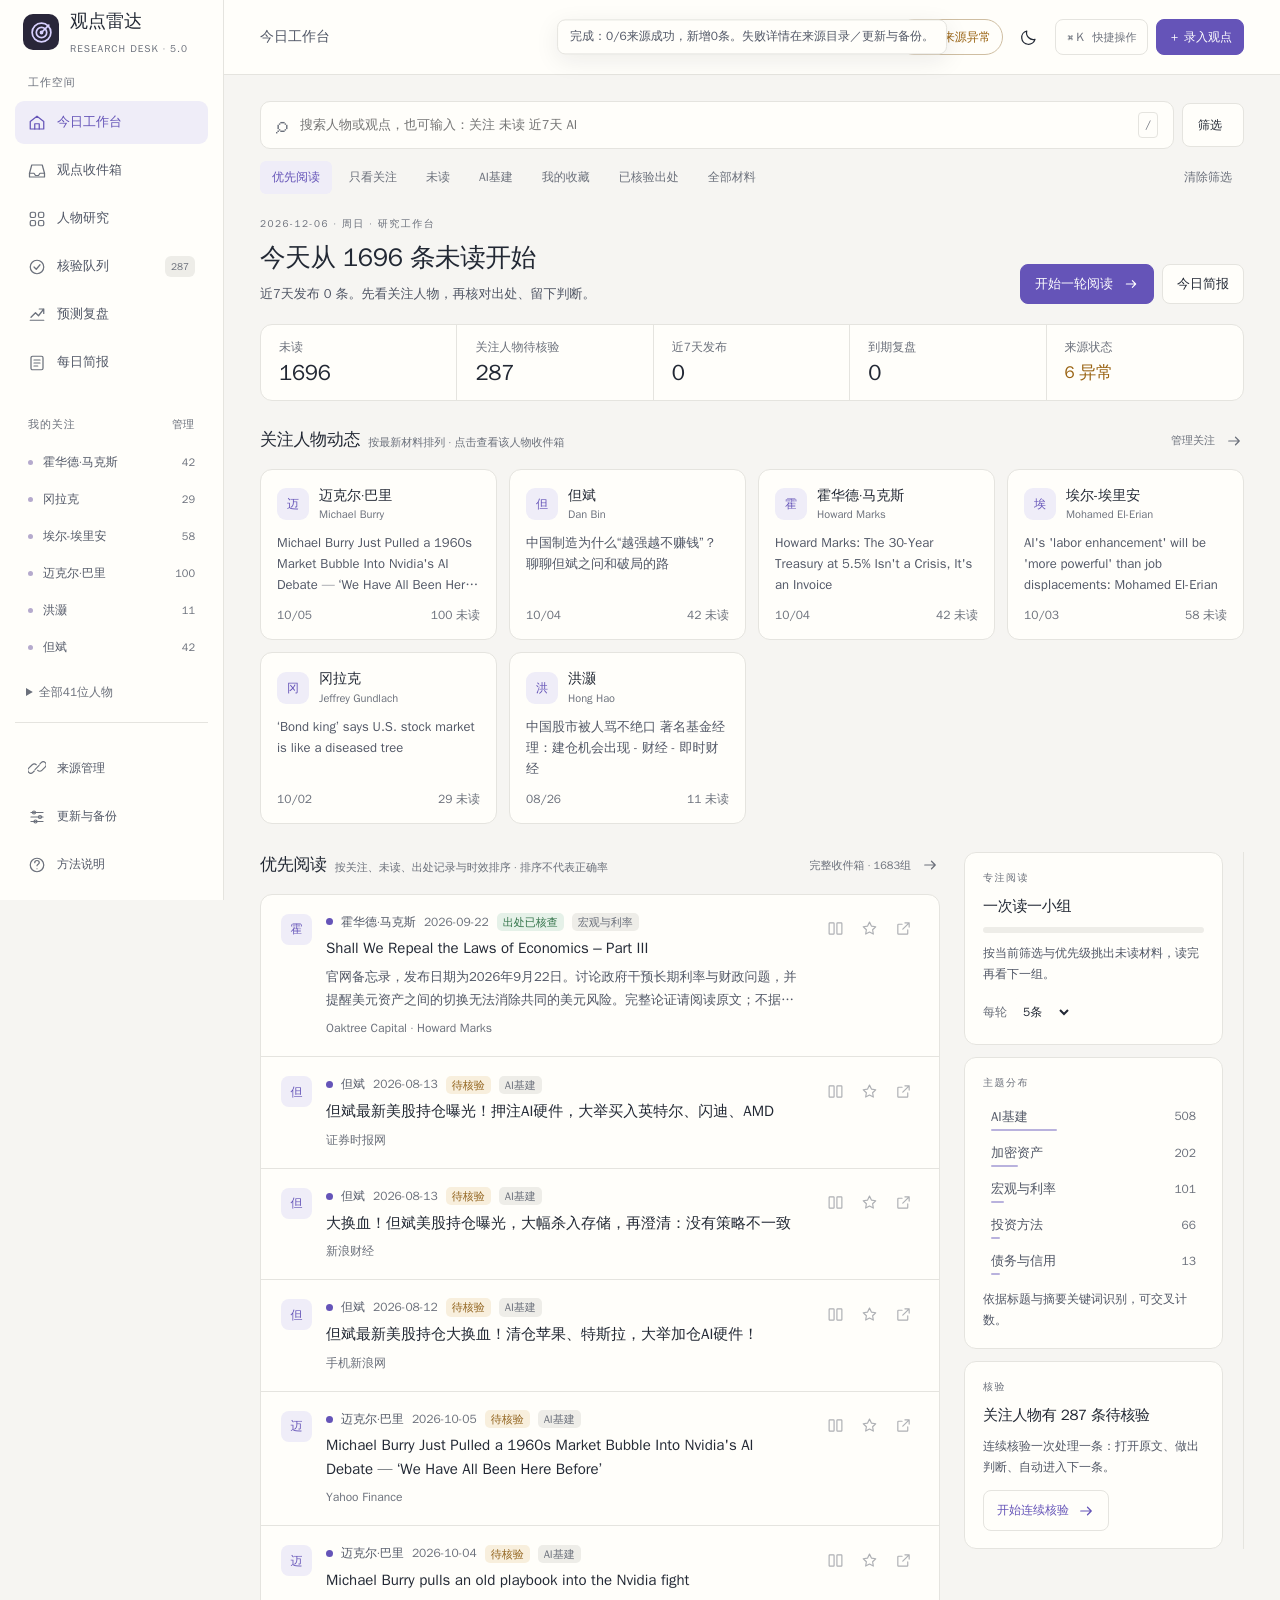
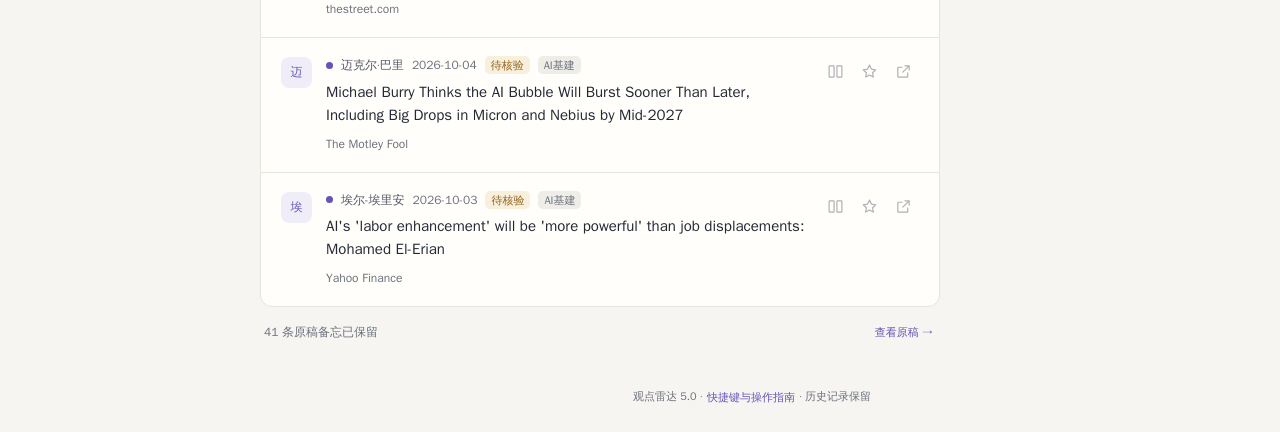
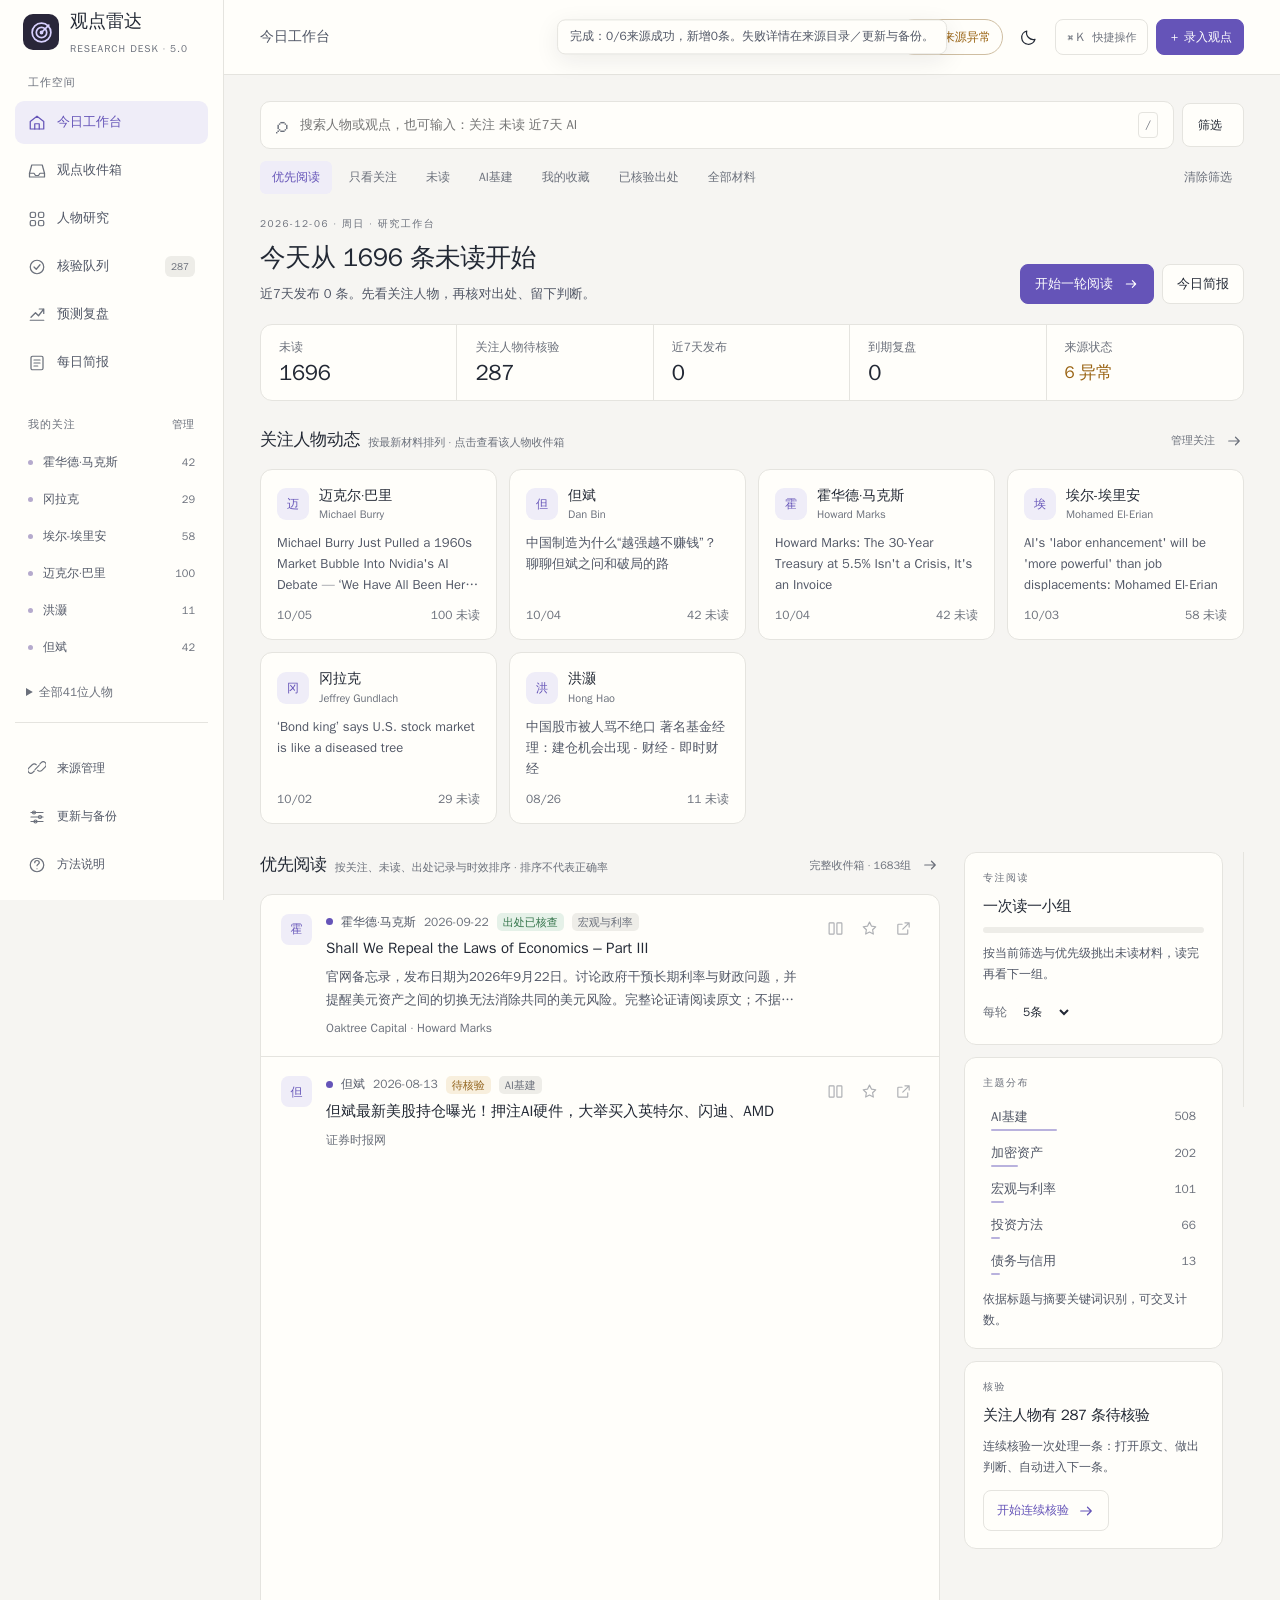
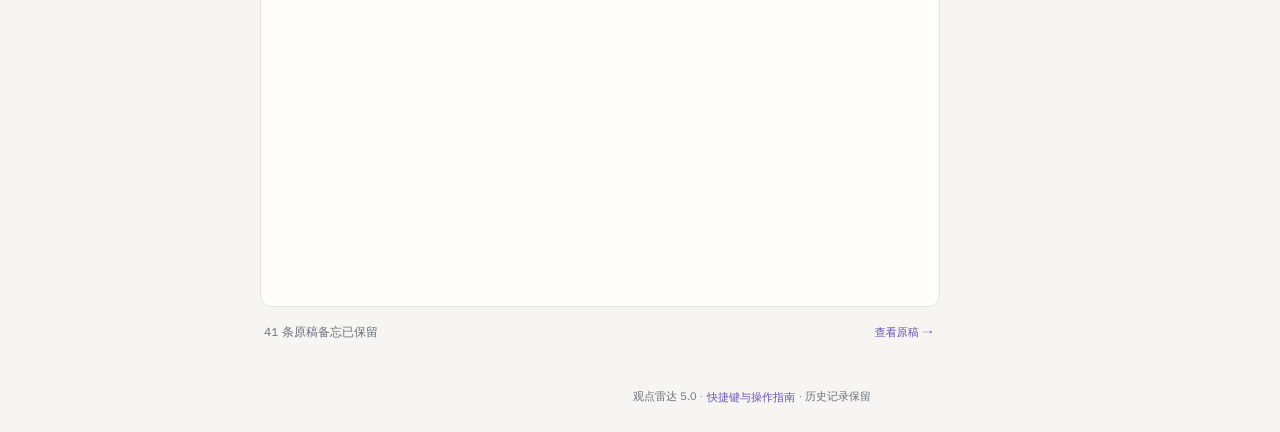
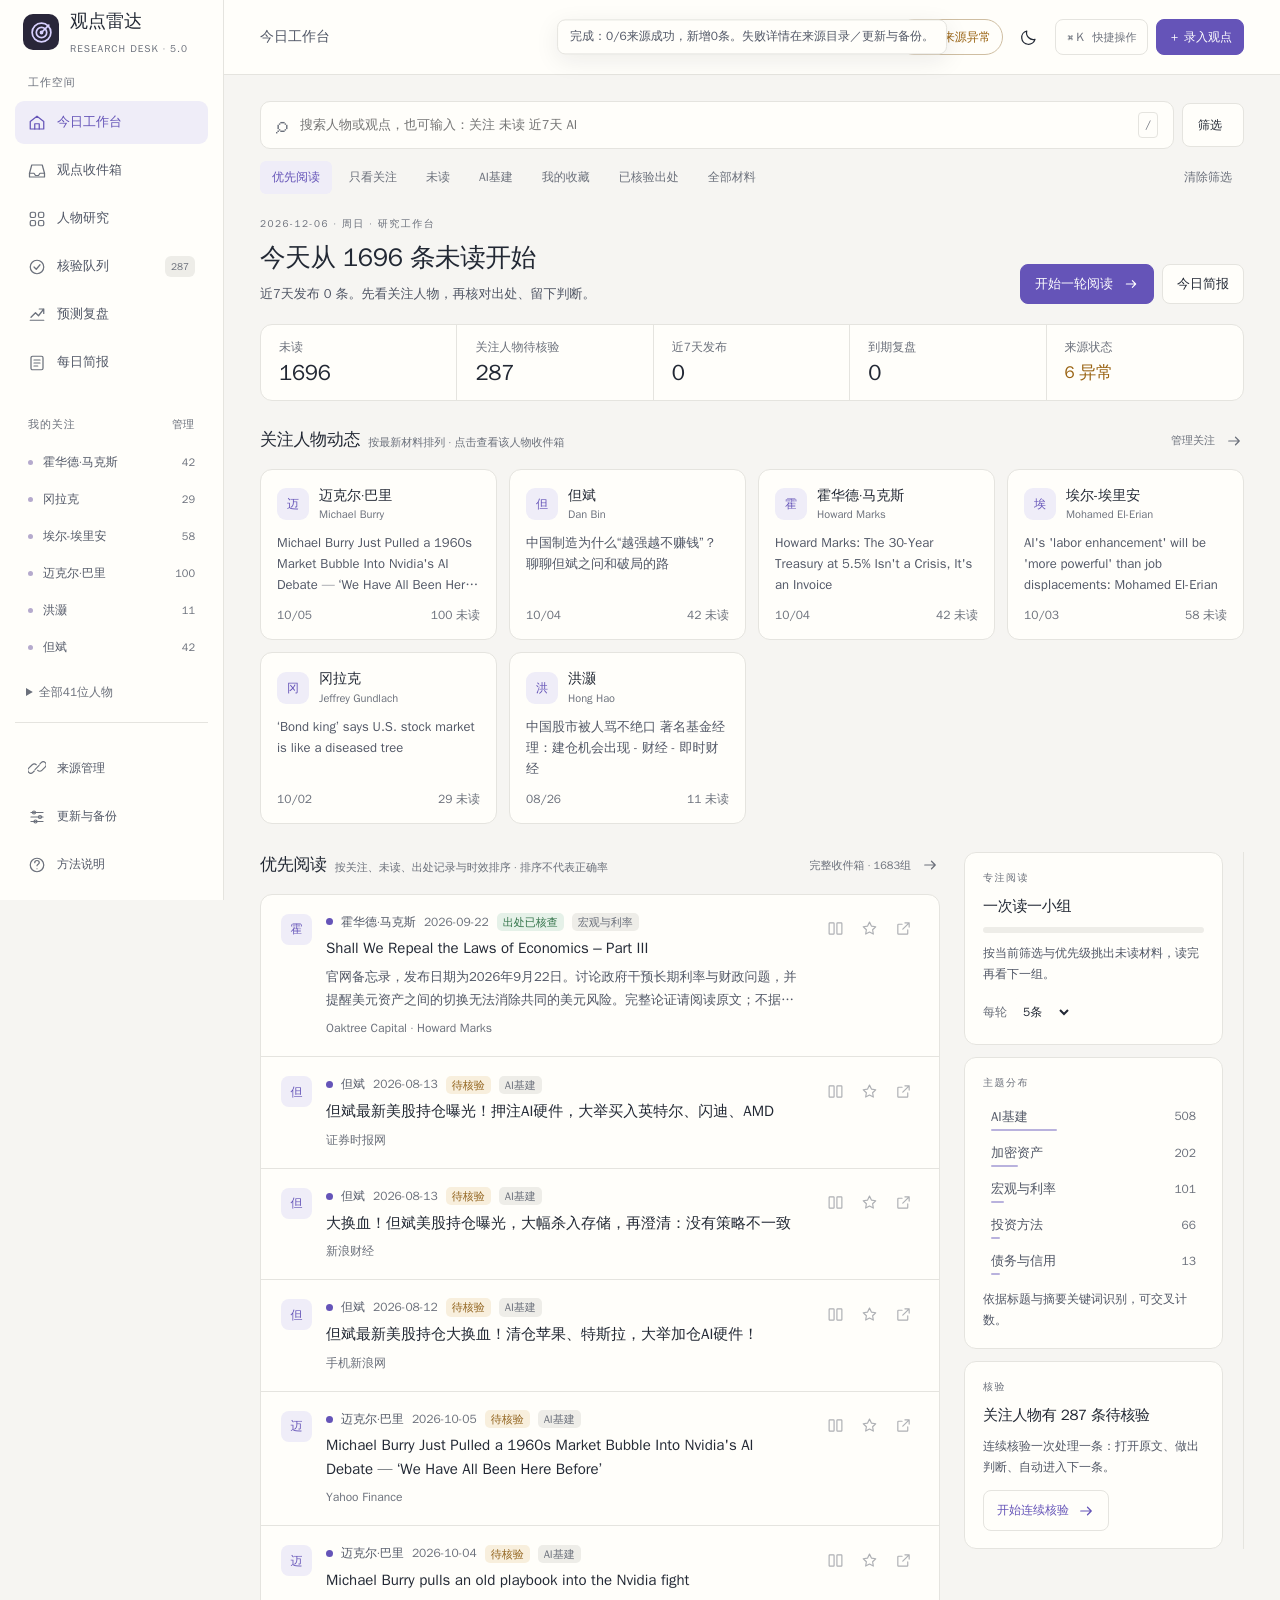
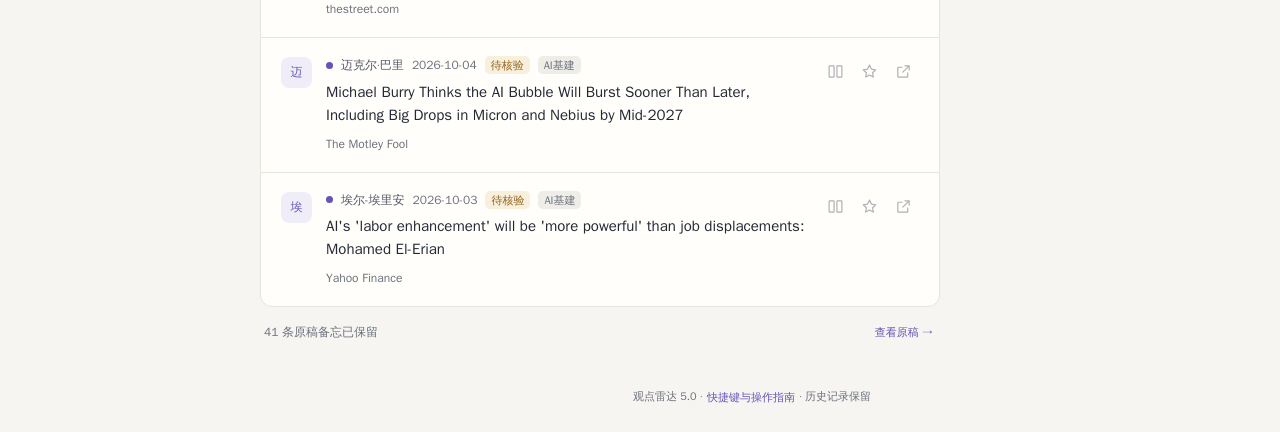
